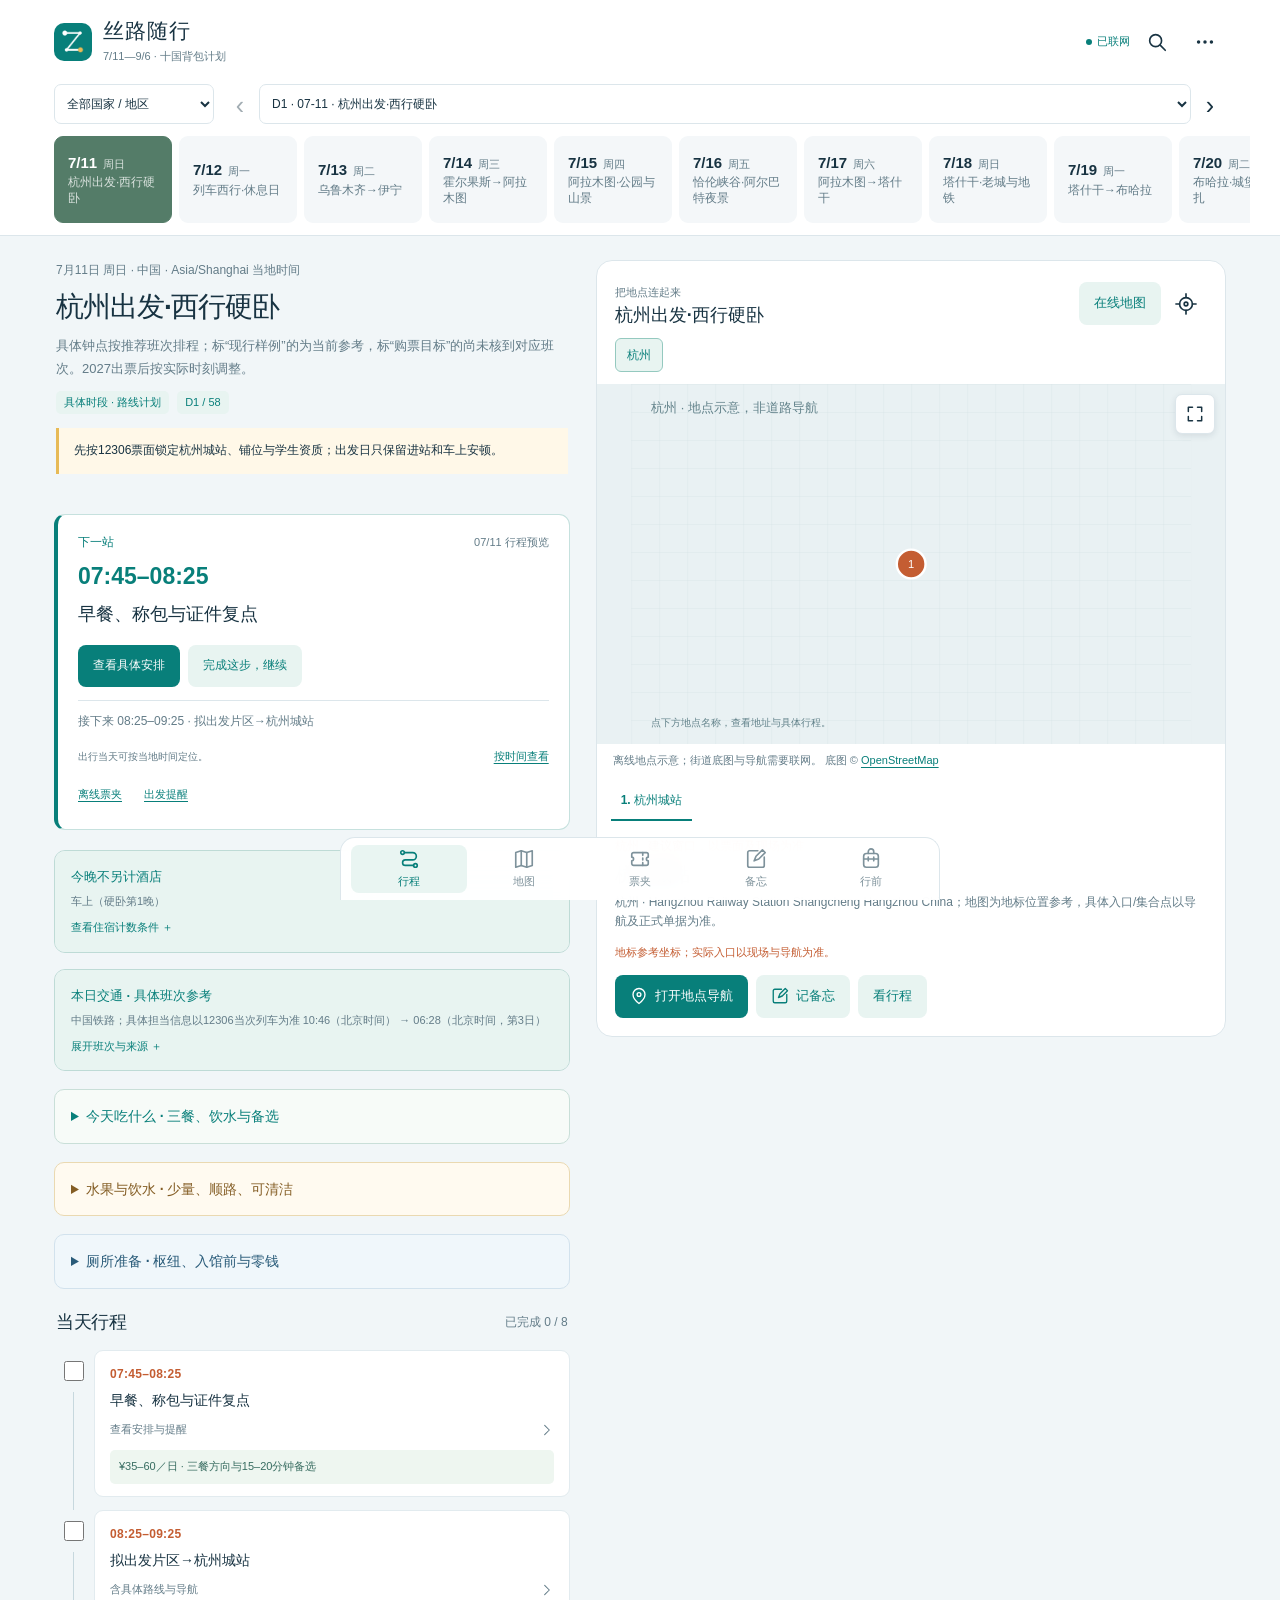
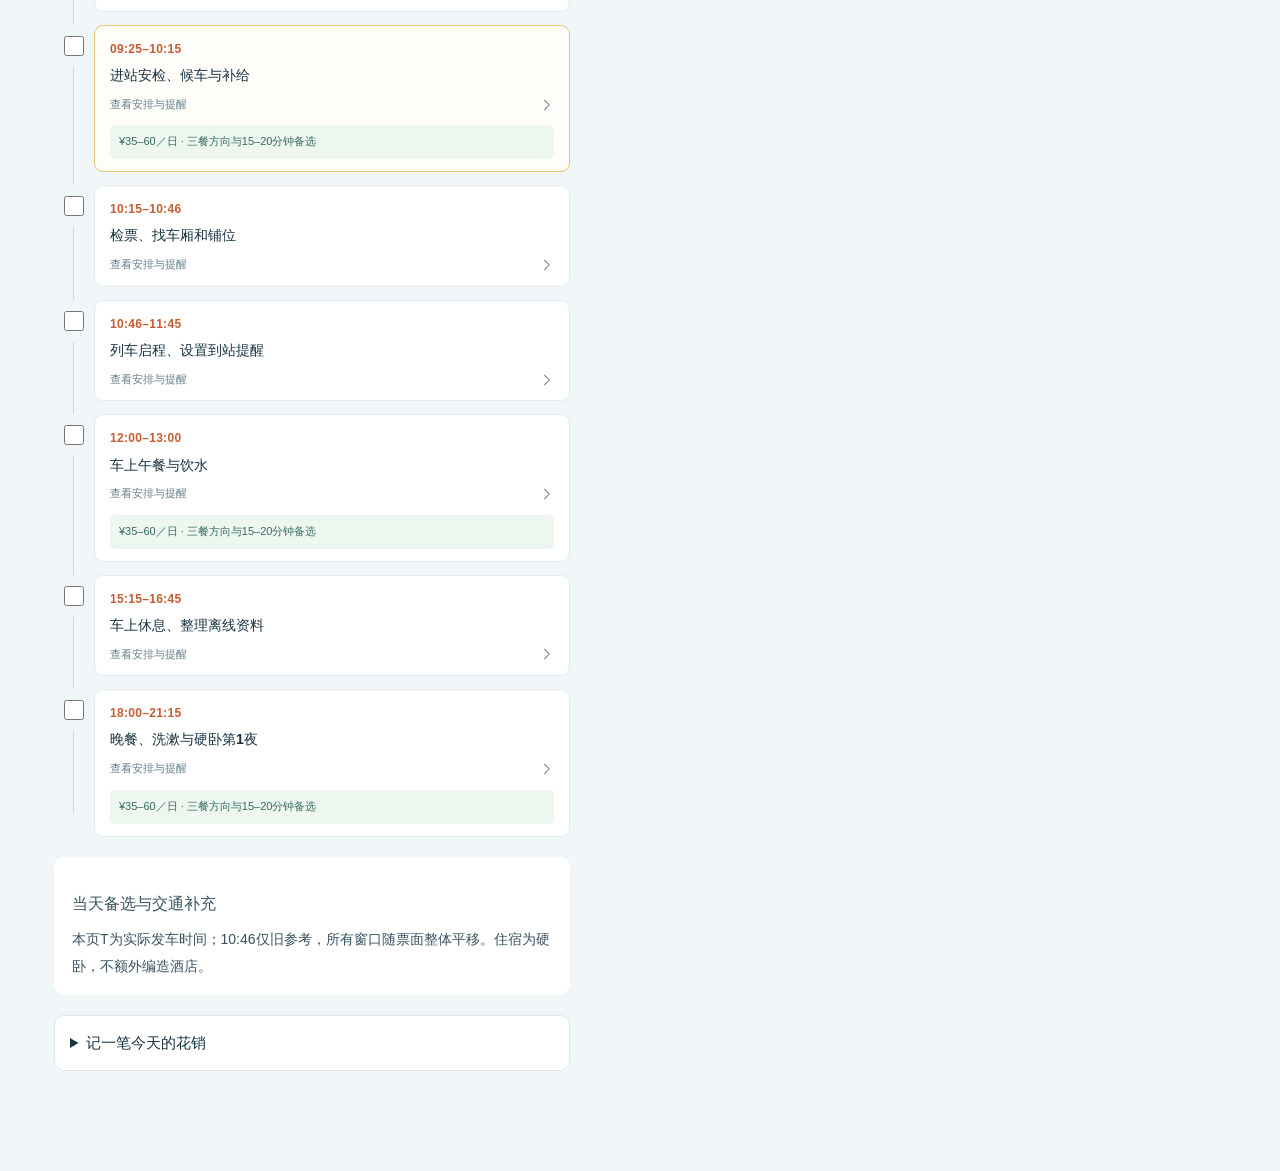
==== silkloop-offline.html @ de825d1d "Confirm JU851 and Pegasus Egypt flights without exposing payments" ====
<!doctype html>
<html lang="zh-CN">
<head>
  <meta charset="utf-8">
  <meta name="viewport" content="width=device-width,initial-scale=1,viewport-fit=cover">
  <meta name="theme-color" content="#087f7a">
  <meta name="apple-mobile-web-app-capable" content="yes">
  <meta name="apple-mobile-web-app-status-bar-style" content="default">
  <meta name="description" content="2027暑假十国背包计划，58天逐日路线、地图、预算、备忘与离线票夹。">
  <title>丝路随行 · 地图与备忘</title>
  
  
  
  <style>/* required styles */

.leaflet-pane,
.leaflet-tile,
.leaflet-marker-icon,
.leaflet-marker-shadow,
.leaflet-tile-container,
.leaflet-pane > svg,
.leaflet-pane > canvas,
.leaflet-zoom-box,
.leaflet-image-layer,
.leaflet-layer {
	position: absolute;
	left: 0;
	top: 0;
	}
.leaflet-container {
	overflow: hidden;
	}
.leaflet-tile,
.leaflet-marker-icon,
.leaflet-marker-shadow {
	-webkit-user-select: none;
	   -moz-user-select: none;
	        user-select: none;
	  -webkit-user-drag: none;
	}
/* Prevents IE11 from highlighting tiles in blue */
.leaflet-tile::selection {
	background: transparent;
}
/* Safari renders non-retina tile on retina better with this, but Chrome is worse */
.leaflet-safari .leaflet-tile {
	image-rendering: -webkit-optimize-contrast;
	}
/* hack that prevents hw layers "stretching" when loading new tiles */
.leaflet-safari .leaflet-tile-container {
	width: 1600px;
	height: 1600px;
	-webkit-transform-origin: 0 0;
	}
.leaflet-marker-icon,
.leaflet-marker-shadow {
	display: block;
	}
/* .leaflet-container svg: reset svg max-width decleration shipped in Joomla! (joomla.org) 3.x */
/* .leaflet-container img: map is broken in FF if you have max-width: 100% on tiles */
.leaflet-container .leaflet-overlay-pane svg {
	max-width: none !important;
	max-height: none !important;
	}
.leaflet-container .leaflet-marker-pane img,
.leaflet-container .leaflet-shadow-pane img,
.leaflet-container .leaflet-tile-pane img,
.leaflet-container img.leaflet-image-layer,
.leaflet-container .leaflet-tile {
	max-width: none !important;
	max-height: none !important;
	width: auto;
	padding: 0;
	}

.leaflet-container img.leaflet-tile {
	/* See: https://bugs.chromium.org/p/chromium/issues/detail?id=600120 */
	mix-blend-mode: plus-lighter;
}

.leaflet-container.leaflet-touch-zoom {
	-ms-touch-action: pan-x pan-y;
	touch-action: pan-x pan-y;
	}
.leaflet-container.leaflet-touch-drag {
	-ms-touch-action: pinch-zoom;
	/* Fallback for FF which doesn't support pinch-zoom */
	touch-action: none;
	touch-action: pinch-zoom;
}
.leaflet-container.leaflet-touch-drag.leaflet-touch-zoom {
	-ms-touch-action: none;
	touch-action: none;
}
.leaflet-container {
	-webkit-tap-highlight-color: transparent;
}
.leaflet-container a {
	-webkit-tap-highlight-color: rgba(51, 181, 229, 0.4);
}
.leaflet-tile {
	filter: inherit;
	visibility: hidden;
	}
.leaflet-tile-loaded {
	visibility: inherit;
	}
.leaflet-zoom-box {
	width: 0;
	height: 0;
	-moz-box-sizing: border-box;
	     box-sizing: border-box;
	z-index: 800;
	}
/* workaround for https://bugzilla.mozilla.org/show_bug.cgi?id=888319 */
.leaflet-overlay-pane svg {
	-moz-user-select: none;
	}

.leaflet-pane         { z-index: 400; }

.leaflet-tile-pane    { z-index: 200; }
.leaflet-overlay-pane { z-index: 400; }
.leaflet-shadow-pane  { z-index: 500; }
.leaflet-marker-pane  { z-index: 600; }
.leaflet-tooltip-pane   { z-index: 650; }
.leaflet-popup-pane   { z-index: 700; }

.leaflet-map-pane canvas { z-index: 100; }
.leaflet-map-pane svg    { z-index: 200; }

.leaflet-vml-shape {
	width: 1px;
	height: 1px;
	}
.lvml {
	behavior: url(#default#VML);
	display: inline-block;
	position: absolute;
	}


/* control positioning */

.leaflet-control {
	position: relative;
	z-index: 800;
	pointer-events: visiblePainted; /* IE 9-10 doesn't have auto */
	pointer-events: auto;
	}
.leaflet-top,
.leaflet-bottom {
	position: absolute;
	z-index: 1000;
	pointer-events: none;
	}
.leaflet-top {
	top: 0;
	}
.leaflet-right {
	right: 0;
	}
.leaflet-bottom {
	bottom: 0;
	}
.leaflet-left {
	left: 0;
	}
.leaflet-control {
	float: left;
	clear: both;
	}
.leaflet-right .leaflet-control {
	float: right;
	}
.leaflet-top .leaflet-control {
	margin-top: 10px;
	}
.leaflet-bottom .leaflet-control {
	margin-bottom: 10px;
	}
.leaflet-left .leaflet-control {
	margin-left: 10px;
	}
.leaflet-right .leaflet-control {
	margin-right: 10px;
	}


/* zoom and fade animations */

.leaflet-fade-anim .leaflet-popup {
	opacity: 0;
	-webkit-transition: opacity 0.2s linear;
	   -moz-transition: opacity 0.2s linear;
	        transition: opacity 0.2s linear;
	}
.leaflet-fade-anim .leaflet-map-pane .leaflet-popup {
	opacity: 1;
	}
.leaflet-zoom-animated {
	-webkit-transform-origin: 0 0;
	    -ms-transform-origin: 0 0;
	        transform-origin: 0 0;
	}
svg.leaflet-zoom-animated {
	will-change: transform;
}

.leaflet-zoom-anim .leaflet-zoom-animated {
	-webkit-transition: -webkit-transform 0.25s cubic-bezier(0,0,0.25,1);
	   -moz-transition:    -moz-transform 0.25s cubic-bezier(0,0,0.25,1);
	        transition:         transform 0.25s cubic-bezier(0,0,0.25,1);
	}
.leaflet-zoom-anim .leaflet-tile,
.leaflet-pan-anim .leaflet-tile {
	-webkit-transition: none;
	   -moz-transition: none;
	        transition: none;
	}

.leaflet-zoom-anim .leaflet-zoom-hide {
	visibility: hidden;
	}


/* cursors */

.leaflet-interactive {
	cursor: pointer;
	}
.leaflet-grab {
	cursor: -webkit-grab;
	cursor:    -moz-grab;
	cursor:         grab;
	}
.leaflet-crosshair,
.leaflet-crosshair .leaflet-interactive {
	cursor: crosshair;
	}
.leaflet-popup-pane,
.leaflet-control {
	cursor: auto;
	}
.leaflet-dragging .leaflet-grab,
.leaflet-dragging .leaflet-grab .leaflet-interactive,
.leaflet-dragging .leaflet-marker-draggable {
	cursor: move;
	cursor: -webkit-grabbing;
	cursor:    -moz-grabbing;
	cursor:         grabbing;
	}

/* marker & overlays interactivity */
.leaflet-marker-icon,
.leaflet-marker-shadow,
.leaflet-image-layer,
.leaflet-pane > svg path,
.leaflet-tile-container {
	pointer-events: none;
	}

.leaflet-marker-icon.leaflet-interactive,
.leaflet-image-layer.leaflet-interactive,
.leaflet-pane > svg path.leaflet-interactive,
svg.leaflet-image-layer.leaflet-interactive path {
	pointer-events: visiblePainted; /* IE 9-10 doesn't have auto */
	pointer-events: auto;
	}

/* visual tweaks */

.leaflet-container {
	background: #ddd;
	outline-offset: 1px;
	}
.leaflet-container a {
	color: #0078A8;
	}
.leaflet-zoom-box {
	border: 2px dotted #38f;
	background: rgba(255,255,255,0.5);
	}


/* general typography */
.leaflet-container {
	font-family: "Helvetica Neue", Arial, Helvetica, sans-serif;
	font-size: 12px;
	font-size: 0.75rem;
	line-height: 1.5;
	}


/* general toolbar styles */

.leaflet-bar {
	box-shadow: 0 1px 5px rgba(0,0,0,0.65);
	border-radius: 4px;
	}
.leaflet-bar a {
	background-color: #fff;
	border-bottom: 1px solid #ccc;
	width: 26px;
	height: 26px;
	line-height: 26px;
	display: block;
	text-align: center;
	text-decoration: none;
	color: black;
	}
.leaflet-bar a,
.leaflet-control-layers-toggle {
	background-position: 50% 50%;
	background-repeat: no-repeat;
	display: block;
	}
.leaflet-bar a:hover,
.leaflet-bar a:focus {
	background-color: #f4f4f4;
	}
.leaflet-bar a:first-child {
	border-top-left-radius: 4px;
	border-top-right-radius: 4px;
	}
.leaflet-bar a:last-child {
	border-bottom-left-radius: 4px;
	border-bottom-right-radius: 4px;
	border-bottom: none;
	}
.leaflet-bar a.leaflet-disabled {
	cursor: default;
	background-color: #f4f4f4;
	color: #bbb;
	}

.leaflet-touch .leaflet-bar a {
	width: 30px;
	height: 30px;
	line-height: 30px;
	}
.leaflet-touch .leaflet-bar a:first-child {
	border-top-left-radius: 2px;
	border-top-right-radius: 2px;
	}
.leaflet-touch .leaflet-bar a:last-child {
	border-bottom-left-radius: 2px;
	border-bottom-right-radius: 2px;
	}

/* zoom control */

.leaflet-control-zoom-in,
.leaflet-control-zoom-out {
	font: bold 18px 'Lucida Console', Monaco, monospace;
	text-indent: 1px;
	}

.leaflet-touch .leaflet-control-zoom-in, .leaflet-touch .leaflet-control-zoom-out  {
	font-size: 22px;
	}


/* layers control */

.leaflet-control-layers {
	box-shadow: 0 1px 5px rgba(0,0,0,0.4);
	background: #fff;
	border-radius: 5px;
	}
.leaflet-control-layers-toggle {
	background-image: url(images/layers.png);
	width: 36px;
	height: 36px;
	}
.leaflet-retina .leaflet-control-layers-toggle {
	background-image: url(images/layers-2x.png);
	background-size: 26px 26px;
	}
.leaflet-touch .leaflet-control-layers-toggle {
	width: 44px;
	height: 44px;
	}
.leaflet-control-layers .leaflet-control-layers-list,
.leaflet-control-layers-expanded .leaflet-control-layers-toggle {
	display: none;
	}
.leaflet-control-layers-expanded .leaflet-control-layers-list {
	display: block;
	position: relative;
	}
.leaflet-control-layers-expanded {
	padding: 6px 10px 6px 6px;
	color: #333;
	background: #fff;
	}
.leaflet-control-layers-scrollbar {
	overflow-y: scroll;
	overflow-x: hidden;
	padding-right: 5px;
	}
.leaflet-control-layers-selector {
	margin-top: 2px;
	position: relative;
	top: 1px;
	}
.leaflet-control-layers label {
	display: block;
	font-size: 13px;
	font-size: 1.08333em;
	}
.leaflet-control-layers-separator {
	height: 0;
	border-top: 1px solid #ddd;
	margin: 5px -10px 5px -6px;
	}

/* Default icon URLs */
.leaflet-default-icon-path { /* used only in path-guessing heuristic, see L.Icon.Default */
	background-image: url(images/marker-icon.png);
	}


/* attribution and scale controls */

.leaflet-container .leaflet-control-attribution {
	background: #fff;
	background: rgba(255, 255, 255, 0.8);
	margin: 0;
	}
.leaflet-control-attribution,
.leaflet-control-scale-line {
	padding: 0 5px;
	color: #333;
	line-height: 1.4;
	}
.leaflet-control-attribution a {
	text-decoration: none;
	}
.leaflet-control-attribution a:hover,
.leaflet-control-attribution a:focus {
	text-decoration: underline;
	}
.leaflet-attribution-flag {
	display: inline !important;
	vertical-align: baseline !important;
	width: 1em;
	height: 0.6669em;
	}
.leaflet-left .leaflet-control-scale {
	margin-left: 5px;
	}
.leaflet-bottom .leaflet-control-scale {
	margin-bottom: 5px;
	}
.leaflet-control-scale-line {
	border: 2px solid #777;
	border-top: none;
	line-height: 1.1;
	padding: 2px 5px 1px;
	white-space: nowrap;
	-moz-box-sizing: border-box;
	     box-sizing: border-box;
	background: rgba(255, 255, 255, 0.8);
	text-shadow: 1px 1px #fff;
	}
.leaflet-control-scale-line:not(:first-child) {
	border-top: 2px solid #777;
	border-bottom: none;
	margin-top: -2px;
	}
.leaflet-control-scale-line:not(:first-child):not(:last-child) {
	border-bottom: 2px solid #777;
	}

.leaflet-touch .leaflet-control-attribution,
.leaflet-touch .leaflet-control-layers,
.leaflet-touch .leaflet-bar {
	box-shadow: none;
	}
.leaflet-touch .leaflet-control-layers,
.leaflet-touch .leaflet-bar {
	border: 2px solid rgba(0,0,0,0.2);
	background-clip: padding-box;
	}


/* popup */

.leaflet-popup {
	position: absolute;
	text-align: center;
	margin-bottom: 20px;
	}
.leaflet-popup-content-wrapper {
	padding: 1px;
	text-align: left;
	border-radius: 12px;
	}
.leaflet-popup-content {
	margin: 13px 24px 13px 20px;
	line-height: 1.3;
	font-size: 13px;
	font-size: 1.08333em;
	min-height: 1px;
	}
.leaflet-popup-content p {
	margin: 17px 0;
	margin: 1.3em 0;
	}
.leaflet-popup-tip-container {
	width: 40px;
	height: 20px;
	position: absolute;
	left: 50%;
	margin-top: -1px;
	margin-left: -20px;
	overflow: hidden;
	pointer-events: none;
	}
.leaflet-popup-tip {
	width: 17px;
	height: 17px;
	padding: 1px;

	margin: -10px auto 0;
	pointer-events: auto;

	-webkit-transform: rotate(45deg);
	   -moz-transform: rotate(45deg);
	    -ms-transform: rotate(45deg);
	        transform: rotate(45deg);
	}
.leaflet-popup-content-wrapper,
.leaflet-popup-tip {
	background: white;
	color: #333;
	box-shadow: 0 3px 14px rgba(0,0,0,0.4);
	}
.leaflet-container a.leaflet-popup-close-button {
	position: absolute;
	top: 0;
	right: 0;
	border: none;
	text-align: center;
	width: 24px;
	height: 24px;
	font: 16px/24px Tahoma, Verdana, sans-serif;
	color: #757575;
	text-decoration: none;
	background: transparent;
	}
.leaflet-container a.leaflet-popup-close-button:hover,
.leaflet-container a.leaflet-popup-close-button:focus {
	color: #585858;
	}
.leaflet-popup-scrolled {
	overflow: auto;
	}

.leaflet-oldie .leaflet-popup-content-wrapper {
	-ms-zoom: 1;
	}
.leaflet-oldie .leaflet-popup-tip {
	width: 24px;
	margin: 0 auto;

	-ms-filter: "progid:DXImageTransform.Microsoft.Matrix(M11=0.70710678, M12=0.70710678, M21=-0.70710678, M22=0.70710678)";
	filter: progid:DXImageTransform.Microsoft.Matrix(M11=0.70710678, M12=0.70710678, M21=-0.70710678, M22=0.70710678);
	}

.leaflet-oldie .leaflet-control-zoom,
.leaflet-oldie .leaflet-control-layers,
.leaflet-oldie .leaflet-popup-content-wrapper,
.leaflet-oldie .leaflet-popup-tip {
	border: 1px solid #999;
	}


/* div icon */

.leaflet-div-icon {
	background: #fff;
	border: 1px solid #666;
	}


/* Tooltip */
/* Base styles for the element that has a tooltip */
.leaflet-tooltip {
	position: absolute;
	padding: 6px;
	background-color: #fff;
	border: 1px solid #fff;
	border-radius: 3px;
	color: #222;
	white-space: nowrap;
	-webkit-user-select: none;
	-moz-user-select: none;
	-ms-user-select: none;
	user-select: none;
	pointer-events: none;
	box-shadow: 0 1px 3px rgba(0,0,0,0.4);
	}
.leaflet-tooltip.leaflet-interactive {
	cursor: pointer;
	pointer-events: auto;
	}
.leaflet-tooltip-top:before,
.leaflet-tooltip-bottom:before,
.leaflet-tooltip-left:before,
.leaflet-tooltip-right:before {
	position: absolute;
	pointer-events: none;
	border: 6px solid transparent;
	background: transparent;
	content: "";
	}

/* Directions */

.leaflet-tooltip-bottom {
	margin-top: 6px;
}
.leaflet-tooltip-top {
	margin-top: -6px;
}
.leaflet-tooltip-bottom:before,
.leaflet-tooltip-top:before {
	left: 50%;
	margin-left: -6px;
	}
.leaflet-tooltip-top:before {
	bottom: 0;
	margin-bottom: -12px;
	border-top-color: #fff;
	}
.leaflet-tooltip-bottom:before {
	top: 0;
	margin-top: -12px;
	margin-left: -6px;
	border-bottom-color: #fff;
	}
.leaflet-tooltip-left {
	margin-left: -6px;
}
.leaflet-tooltip-right {
	margin-left: 6px;
}
.leaflet-tooltip-left:before,
.leaflet-tooltip-right:before {
	top: 50%;
	margin-top: -6px;
	}
.leaflet-tooltip-left:before {
	right: 0;
	margin-right: -12px;
	border-left-color: #fff;
	}
.leaflet-tooltip-right:before {
	left: 0;
	margin-left: -12px;
	border-right-color: #fff;
	}

/* Printing */

@media print {
	/* Prevent printers from removing background-images of controls. */
	.leaflet-control {
		-webkit-print-color-adjust: exact;
		print-color-adjust: exact;
		}
	}
</style>
  <style>:root{--bg:#f1f6f8;--paper:#fff;--ink:#183342;--muted:#637c88;--teal:#087f7a;--light:#e8f4f1;--line:#dce6eb;--orange:#c45d32;--gold:#e7ba56;--day:#087f7a;--safe:env(safe-area-inset-bottom,0px);font-family:-apple-system,BlinkMacSystemFont,"Segoe UI","PingFang SC","Microsoft YaHei",sans-serif;color:var(--ink);background:var(--bg);font-synthesis:none;text-rendering:optimizeLegibility;-webkit-tap-highlight-color:transparent}
*{box-sizing:border-box}body{margin:0;font-size:15px;line-height:1.6}button,input,textarea,select{font:inherit}button,a,input,textarea,select{touch-action:manipulation}button{cursor:pointer;color:inherit}button{border:0;background:none}a{color:var(--teal);text-underline-offset:3px}button:focus-visible,a:focus-visible,input:focus-visible,textarea:focus-visible,select:focus-visible,summary:focus-visible{outline:3px solid var(--gold);outline-offset:3px}button:disabled{opacity:.4;cursor:default}button svg,span[data-icon] svg{width:22px;height:22px;display:block;fill:none;stroke:currentColor;stroke-width:1.8;stroke-linecap:round;stroke-linejoin:round}input[type=checkbox]{accent-color:var(--teal);width:20px;height:20px;flex:none}h1,h2,h3,p{margin:0}h2{font-size:23px;line-height:1.4;letter-spacing:-.5px}h3{font-size:17px;line-height:1.5}small,.minor{font-size:12px;color:var(--muted)}[hidden]{display:none!important}.app-header{background:#fffffff5;position:sticky;top:0;z-index:800;border-bottom:1px solid var(--line);backdrop-filter:blur(14px)}.header-inner{max-width:1220px;margin:auto;display:flex;align-items:center;justify-content:space-between;padding:18px 24px 8px;gap:10px}.brand{padding:0;display:flex;text-align:left;align-items:center;gap:11px;min-height:44px}.brand img{border-radius:10px}.brand strong{display:block;font-size:21px;letter-spacing:1px;line-height:1.25}.brand small{display:block;font-size:11px;margin-top:4px;white-space:nowrap}.header-actions{display:flex;align-items:center;gap:6px}.icon-button{display:inline-grid;place-items:center;width:42px;height:42px;flex:none;border-radius:50%}.icon-button:hover{background:var(--light)}.connection{color:var(--teal);font-size:11px;white-space:nowrap}.connection:before{content:"";display:inline-block;width:6px;height:6px;background:currentColor;border-radius:100%;margin-right:5px}.connection.offline{color:var(--orange)}.day-strip{max-width:1220px;margin:auto;display:flex;gap:7px;overflow-x:auto;padding:12px 24px;scrollbar-width:none}.day-strip::-webkit-scrollbar{display:none}.day-tab{flex:1;min-width:118px;text-align:left;padding:8px 13px;border-radius:9px;line-height:1.3;min-height:56px;background:#f4f7f9;border:1px solid transparent}.day-tab strong{font-size:15px;font-variant-numeric:tabular-nums}.day-tab span{font-size:11px;color:var(--muted);margin-left:6px}.day-tab small{display:block;margin-top:3px}.day-tab[aria-selected=true]{color:#fff;background:var(--day);border-color:var(--day)}.day-tab[aria-selected=true] small,.day-tab[aria-selected=true] span{color:#ffffffc7}.app-main{max-width:1220px;margin:0 auto;padding:24px 24px calc(100px + var(--safe));display:grid;grid-template-columns:minmax(340px,.9fr) minmax(390px,1.1fr);gap:26px;align-items:start}.journey-view,.map-view,.notes-view,.guide-view{min-width:0}.notes-view,.guide-view{grid-column:1/-1;max-width:850px;width:100%;margin:auto;display:none}.map-view{position:sticky;top:165px;background:white;border:1px solid var(--line);border-radius:16px;overflow:hidden}.map-top{display:flex;justify-content:space-between;align-items:center;padding:18px 18px 10px;gap:10px}.map-top h2{font-size:18px;letter-spacing:0}.section-kicker{color:var(--muted);font-size:11px}.map-top-actions{display:flex;align-items:center;gap:4px}.city-strip{display:flex;gap:7px;overflow:auto;padding:0 18px 12px}.chip{border:1px solid var(--line);background:#fff;border-radius:6px;padding:6px 11px;font-size:12px;white-space:nowrap;min-height:34px}.chip[aria-pressed=true]{color:var(--teal);border-color:#94c9bf;background:var(--light)}.map-canvas-wrap{height:360px;position:relative;background:#e6eff0}.map-canvas-wrap #map-canvas{height:100%;width:100%;z-index:1;background:#edf4f5}.map-sketch{position:absolute;inset:0;background:#e9f1f3;z-index:3}.map-sketch svg{width:100%;height:100%}.fit-map{position:absolute;right:10px;top:10px;z-index:500;background:#fff;border:1px solid var(--line);border-radius:7px;padding:9px;box-shadow:0 2px 6px #1933421a}.fit-map svg{width:20px;height:20px;fill:none;stroke:currentColor;stroke-width:1.8}.map-caption{font-size:11px;color:var(--muted);padding:8px 16px 0}.place-strip{display:flex;overflow-x:auto;gap:6px;padding:12px 14px 4px;scrollbar-width:thin}.place-chip{font-size:12px;white-space:nowrap;padding:8px 10px;border-bottom:2px solid transparent;min-height:39px}.place-chip[aria-pressed=true]{color:var(--teal);border-color:var(--teal);font-weight:650}.place-card{padding:12px 18px 18px}.place-card h3{font-size:19px}.place-meta{display:flex;align-items:center;gap:9px;margin-bottom:5px;color:var(--orange);font-size:12px}.place-card p{font-size:12px;color:var(--muted);margin:3px 0 13px;overflow-wrap:anywhere}.place-actions{display:flex;flex-wrap:wrap;gap:8px}.primary-button,.soft-button{display:inline-flex;align-items:center;justify-content:center;gap:7px;min-height:43px;padding:9px 15px;border-radius:8px;font-size:13px;text-decoration:none;line-height:1.45}.primary-button{color:#fff;background:var(--teal)}.primary-button:hover{background:#066964}.soft-button{color:var(--teal);background:var(--light)}.primary-button svg,.soft-button svg{height:18px;width:18px}.day-heading{padding:0 2px 15px}.day-heading .date-label{font-size:12px;color:var(--muted);margin-bottom:5px}.day-heading h1{font-size:28px;line-height:1.4;letter-spacing:-1px;margin:0 0 8px}.day-heading p{color:var(--muted);font-size:13px;line-height:1.8}.day-highlights{margin:14px 0 5px;padding:12px 15px;border-left:3px solid var(--gold);background:#fff8e8;font-size:12px;line-height:1.85}.map-peek{display:none}.schedule-heading{display:flex;justify-content:space-between;align-items:center;margin:21px 2px 15px}.schedule-heading h2{font-size:18px}.progress-label{font-size:12px;color:var(--muted)}.schedule{position:relative}.schedule:before{content:"";position:absolute;left:19px;top:24px;bottom:24px;border-left:1px solid #c7d8de}.step{position:relative;display:grid;grid-template-columns:40px minmax(0,1fr);margin-bottom:13px;scroll-margin-top:190px}.step-check{display:grid;place-items:center;align-self:start;z-index:1;background:var(--bg);height:42px;padding:10px;cursor:pointer}.step-check input{margin:0;border-radius:50%}.step-panel{background:#fff;border-radius:9px;overflow:hidden;border:1px solid #e2ebef}.step.highlight .step-panel{border-color:#e5c675;background:#fffdfa}.step.is-done .step-title{color:var(--muted)}.step.is-done .step-time{color:var(--teal)}.step-toggle{width:100%;padding:14px 15px 12px;display:block;text-align:left;min-height:68px}.step-time{font-size:12px;font-weight:650;letter-spacing:.3px;color:var(--orange);font-variant-numeric:tabular-nums;display:block;margin-bottom:5px}.step-title{font-size:14px;line-height:1.7;display:block;font-weight:600}.step-expand{display:flex;justify-content:space-between;align-items:center;color:var(--muted);font-size:11px;margin-top:8px}.step-expand svg{height:14px;width:14px}.step-detail{padding:0 15px 14px;color:#48616d;font-size:13px;line-height:1.9}.step-detail p{margin:0 0 8px}.step-detail a{display:inline-block;max-width:100%;font-size:12px;margin:4px 8px 5px 0;overflow-wrap:anywhere}.step-controls{display:flex;gap:8px;padding-top:3px}.step-controls .soft-button{min-height:35px;font-size:11px;padding:7px 10px}.extras{padding:15px 18px;background:#fff;border-radius:10px;margin:20px 0}.prose{font-size:14px;color:#385360;line-height:1.95;overflow-wrap:anywhere}.prose h2{font-size:21px;margin:16px 0 14px}.prose h3{font-size:16px;margin:20px 0 10px}.prose p{margin:12px 0}.prose a{display:inline-block;max-width:100%;margin:2px 3px 2px 0}.prose ul,.prose ol{padding-left:21px}.prose li{margin:9px 0}.prose table{display:block;max-width:100%;overflow:auto;border-collapse:collapse;margin:15px 0;font-size:12px;line-height:1.7}.prose th,.prose td{border:1px solid var(--line);padding:9px;min-width:95px;vertical-align:top}.prose th{background:var(--bg)}.prose details{border-top:1px solid var(--line);padding:13px 0}.prose summary{font-weight:650;cursor:pointer;line-height:1.75}.prose details p{font-size:13px}.view-title{display:flex;justify-content:space-between;gap:14px;align-items:center;margin-bottom:20px}.view-title p{font-size:12px;color:var(--muted);margin-top:6px}.note-compose{background:#fff;border-radius:13px;padding:20px;margin:18px 0 25px;border-top:3px solid var(--gold)}textarea,input[type=text],input[type=search],select{border:1px solid #d2e0e5;border-radius:7px;background:#fff;color:var(--ink);padding:11px 12px;width:100%;min-height:44px}textarea{resize:vertical;line-height:1.85;font-size:14px;display:block;min-height:115px}textarea::placeholder,input::placeholder{color:#91a4ad}label.field-label{display:block;font-size:12px;color:var(--muted);margin:12px 0 7px}.compose-foot{display:flex;align-items:center;justify-content:space-between;gap:10px;margin-top:12px}.saved-state{font-size:11px;color:var(--muted);margin:8px 0}.note-card{padding:15px 18px;background:#fff;border-left:3px solid var(--gold);margin-bottom:12px}.note-meta{display:flex;justify-content:space-between;align-items:center;margin-bottom:8px;font-size:12px;color:var(--muted)}.note-card textarea{border:0;background:#fffcf3;padding:9px 11px;min-height:90px}.danger-quiet{font-size:12px;color:#9c5656;min-height:35px;padding:6px 9px}.todo-panel{background:#fff;padding:18px;border-radius:11px;margin-top:25px}.todo-row{display:flex;align-items:flex-start;gap:10px;padding:12px 0;border-bottom:1px solid var(--line)}.todo-row label{display:flex;align-items:flex-start;gap:11px;flex:1;font-size:13px;cursor:pointer}.todo-row input{margin:3px 0 0}.todo-row.done label span{color:var(--muted);text-decoration:line-through}.todo-add{display:flex;gap:8px;margin-top:15px}.guide-grid{display:grid;grid-template-columns:repeat(2,minmax(0,1fr));gap:12px}.guide-tile{background:#fff;border:1px solid var(--line);text-align:left;padding:18px;min-height:107px;border-radius:9px;display:flex;gap:13px;align-items:center}.guide-tile svg{color:var(--teal);width:25px;height:25px;flex:none;fill:none;stroke:currentColor;stroke-width:1.6}.guide-tile strong{font-size:15px;display:block}.guide-tile small{display:block;font-size:11px;margin-top:4px}.guide-article{background:#fff;border-radius:12px;padding:22px}.back-button{display:inline-flex;align-items:center;gap:6px;color:var(--teal);padding:7px 0;margin-bottom:14px;min-height:38px;font-size:13px}.empty-state{border:1px dashed #c8d9df;border-radius:9px;text-align:center;padding:28px 15px;color:var(--muted);font-size:13px}.empty-state svg{width:30px;height:30px;margin:auto auto 10px;fill:none;stroke:currentColor;stroke-width:1.4}.bottom-nav{position:fixed;z-index:900;bottom:0;left:50%;transform:translateX(-50%);background:#fffffff5;display:flex;border:1px solid var(--line);border-bottom:0;border-radius:15px 15px 0 0;padding:7px 10px calc(7px + var(--safe));width:min(600px,100%);backdrop-filter:blur(15px)}.bottom-nav button{flex:1;display:flex;flex-direction:column;align-items:center;gap:3px;color:#7e929b;font-size:11px;min-height:48px;border-radius:8px;justify-content:center}.bottom-nav button[aria-current=page]{color:var(--teal);background:#e9f5f2}.bottom-nav svg{height:21px;width:21px}.toast{position:fixed;z-index:2500;left:50%;bottom:calc(95px + var(--safe));transform:translate(-50%,15px);opacity:0;pointer-events:none;max-width:min(90vw,450px);border-radius:9px;background:#183342;color:#fff;padding:11px 17px;font-size:13px;transition:opacity .18s,transform .18s;text-align:center}.toast.visible{opacity:1;transform:translate(-50%,0)}dialog{border:0;border-radius:17px;background:#fff;color:var(--ink);padding:0;width:min(560px,calc(100% - 24px));max-height:85dvh;box-shadow:0 18px 80px #163b4255}dialog::backdrop{background:#18334266;backdrop-filter:blur(3px)}.dialog-top{display:flex;align-items:center;justify-content:space-between;padding:17px 20px 9px}.dialog-top h2{font-size:20px}.search-box{display:flex;align-items:center;gap:7px;margin:10px 20px 15px;padding:0 12px;border-radius:8px;background:var(--bg)}.search-box input{background:transparent;border:0;padding-left:3px;min-width:0}.search-box svg{width:19px;height:19px;flex:none}.search-results{padding:0 20px 20px;max-height:55dvh;overflow:auto}.search-result{display:block;width:100%;padding:13px 5px;text-align:left;border-bottom:1px solid var(--line)}.search-result span{display:block;font-size:11px;color:var(--orange);margin-bottom:4px}.search-result b{font-size:13px;font-weight:550;line-height:1.75}.help-content{padding:0 23px 24px;font-size:13px;color:#48616d;line-height:1.9}.help-content h3{margin-top:18px;margin-bottom:7px;font-size:16px;color:var(--ink)}.help-actions{display:flex;flex-wrap:wrap;gap:8px;margin:14px 0}.file-label{cursor:pointer}.file-label input{display:none}.no-script{padding:40px}.route-marker{background:none;border:0}.route-marker span{display:grid;place-items:center;width:29px;height:29px;color:#fff;border:2px solid #fff;border-radius:50%;background:var(--teal);font-weight:700;font-size:12px;box-shadow:0 1px 5px #153c4055}.route-marker.selected span{background:var(--orange);width:34px;height:34px}.leaflet-control-attribution{font-size:9px!important}.leaflet-popup-content{font-family:inherit;font-size:12px;color:var(--ink)}body[data-view=notes] .journey-view,body[data-view=guide] .journey-view,body[data-view=map] .journey-view,body[data-view=notes] .map-view,body[data-view=guide] .map-view{display:none}body[data-view=notes] .notes-view,body[data-view=guide] .guide-view{display:block}body[data-view=map] .map-view{grid-column:1/-1;width:100%;position:static}body[data-view=map] .map-canvas-wrap{height:min(54dvh,560px)}
@media(max-width:760px){body{font-size:14px}.header-inner{padding:12px 16px 4px}.brand strong{font-size:19px}.brand small{font-size:10px}.brand img{width:34px;height:34px}.header-actions{gap:0}.connection{display:none}.icon-button{width:38px;height:40px}.day-strip{padding:10px 14px;gap:6px}.day-tab{min-width:94px;flex:0 0 94px;padding:8px 10px;min-height:55px}.day-tab strong{font-size:14px}.day-tab span{font-size:10px;margin-left:5px}.day-tab small{font-size:10px}.app-main{display:block;padding:19px 15px calc(95px + var(--safe))}.day-heading h1{font-size:26px}.day-heading p{font-size:12px}.map-view{display:none;position:static;border-radius:12px}.map-peek{display:flex;align-items:center;justify-content:space-between;padding:13px 16px;background:#e4f1ef;border-radius:9px;margin:14px 0 20px;width:100%;text-align:left;gap:12px;min-height:62px}.map-peek strong{font-size:14px;display:block}.map-peek small{font-size:11px;display:block}.map-peek svg{height:27px;width:27px;fill:none;stroke:var(--teal);stroke-width:1.6}.schedule-heading{margin-top:17px}.step{grid-template-columns:30px minmax(0,1fr);margin-bottom:12px;scroll-margin-top:163px}.schedule:before{left:14px}.step-check{width:29px;padding:5px}.step-check input{width:18px;height:18px}.step-toggle{padding:13px 14px 11px}.step-title{font-size:14px}.step-detail{padding:0 14px 13px}.step-detail p{font-size:13px}.step-expand{font-size:10px}.map-top{padding:15px 14px 10px}.map-top h2{font-size:17px}.map-top .soft-button{font-size:11px;min-height:36px;padding:7px 10px}.city-strip{padding-left:14px}.map-canvas-wrap,body[data-view=map] .map-canvas-wrap{height:48dvh;min-height:310px;max-height:540px}.place-card{padding:10px 15px 15px}.place-card h3{font-size:18px}.view-title h2{font-size:24px}.note-compose{padding:17px}.guide-grid{gap:10px}.guide-tile{padding:15px 12px;min-height:104px;gap:10px}.guide-tile strong{font-size:13px}.guide-tile small{font-size:10px}.guide-tile svg{width:22px;height:22px}.guide-article{padding:17px}.prose{font-size:13px}.prose h2{font-size:19px}.prose table{font-size:11px}.prose td,.prose th{min-width:90px;padding:8px}.bottom-nav{border-radius:0;border-left:0;border-right:0}.help-content{padding-left:20px;padding-right:20px}.map-caption{font-size:10px}}@media(max-width:360px){.brand small{display:none}.header-inner{padding-left:12px;padding-right:10px}.brand strong{font-size:18px}.app-main{padding-left:11px;padding-right:11px}.day-heading h1{font-size:24px}.place-actions .primary-button,.place-actions .soft-button{font-size:12px;padding:8px 11px}.guide-grid{grid-template-columns:1fr}}@media(prefers-reduced-motion:reduce){*{scroll-behavior:auto!important;transition:none!important}}@media print{.app-header,.bottom-nav,.map-view,.map-peek,.step-check,.step-expand,.header-actions{display:none!important}.app-main{display:block;padding:0}.journey-view,.step-detail{display:block!important}.step{display:block}.step-panel{border:0}.step-toggle{padding:5px 0}.step-detail{padding:0}.schedule:before{display:none}}
body[data-view="map"] #map-view{display:block}

.sr-only{position:absolute;width:1px;height:1px;padding:0;margin:-1px;overflow:hidden;clip:rect(0,0,0,0);white-space:nowrap;border:0}
.next-card{margin:20px 0;background:#fff;border:1px solid #c6e1de;border-left:4px solid var(--teal);border-radius:11px;padding:18px 20px}.next-kicker{display:flex;align-items:center;justify-content:space-between;gap:12px;font-size:12px;font-weight:650;color:var(--teal);margin-bottom:8px}.next-kicker span+span{font-size:11px;font-weight:400;color:var(--muted)}.next-time{font-size:23px;font-weight:700;color:var(--teal);font-variant-numeric:tabular-nums;line-height:1.3;margin:10px 0 7px}.next-card h2{font-size:18px;letter-spacing:0;line-height:1.7}.next-address{font-size:12px;color:var(--muted);margin-top:6px}.next-actions{display:flex;flex-wrap:wrap;gap:8px;margin:15px 0 10px}.next-actions .primary-button,.next-actions .soft-button{min-height:42px;font-size:12px}.next-after{border-top:1px solid var(--line);padding-top:11px;margin-top:13px;color:var(--muted);font-size:12px}.next-foot{display:flex;justify-content:space-between;align-items:center;gap:10px;margin-top:10px;font-size:10px;color:var(--muted)}.text-action{color:var(--teal);font-size:11px;min-height:32px;text-decoration:underline;text-underline-offset:3px;white-space:nowrap;padding:4px 0}.next-small-actions{display:flex;gap:22px;margin-top:6px}.travel-tools{display:flex;flex-wrap:wrap;gap:10px;margin:16px 0}.app-version{margin-top:15px;font-size:11px;color:var(--teal)}
.vault-view{display:none;grid-column:1/-1;width:min(860px,100%);margin:auto}body[data-view=vault] .journey-view,body[data-view=vault] .map-view{display:none}body[data-view=vault] .vault-view{display:block}.vault-view .view-title p{margin-top:5px}.vault-count{font-size:12px;color:var(--teal);white-space:nowrap}.vault-info{padding:14px 17px;background:#e8f4f1;border-radius:9px;font-size:12px;margin:16px 0}.vault-info b{font-size:13px}.vault-info p{color:#486b6c;margin-top:5px;line-height:1.9}.vault-upload{padding:19px;background:#fff;border-radius:10px;border:1px solid var(--line);margin:16px 0 23px}.vault-fields{display:grid;grid-template-columns:minmax(0,1fr) minmax(0,1fr);gap:12px;margin-bottom:14px}.vault-fields label,.reminder-fields label{font-size:11px;color:var(--muted);min-width:0}.vault-fields select{margin-top:5px}.vault-import{position:relative;cursor:pointer;min-height:44px;margin-bottom:9px}.vault-import input{position:absolute;width:1px;height:1px;opacity:0;overflow:hidden}.vault-import:focus-within{outline:3px solid var(--gold);outline-offset:3px}.vault-list-top{display:flex;justify-content:space-between;align-items:center;gap:10px;margin:20px 0 14px}.vault-list-top select{font-size:12px;min-height:38px;width:160px}.ticket-card{display:grid;grid-template-columns:44px minmax(0,1fr);gap:14px;padding:18px 0;border-top:1px solid var(--line)}.ticket-symbol{display:grid;place-items:center;background:#fff;color:var(--teal);font-size:11px;border:1px solid var(--line);border-radius:8px;height:52px;align-self:start}.ticket-meta{font-size:11px;color:var(--muted);margin-bottom:4px}.ticket-card h3{font-size:15px;overflow-wrap:anywhere}.ticket-actions{display:flex;flex-wrap:wrap;gap:7px;margin-top:12px}.ticket-actions button{font-size:11px;min-height:39px;padding:8px 11px}.vault-reminders{margin-top:25px}.vault-error{color:#a33b32;background:#fff5ef;border-radius:8px;padding:15px;font-size:13px}.ticket-preview{width:min(850px,calc(100% - 16px));max-height:92dvh}.ticket-preview .dialog-top h2{font-size:16px;min-width:0;overflow-wrap:anywhere}.ticket-preview-tools{padding:4px 20px 13px;display:flex;align-items:center;flex-wrap:wrap;gap:10px}.ticket-preview-tools a{font-size:12px}.ticket-preview-body{background:#f1f6f8}#ticket-preview-body{display:grid;place-items:center;background:#edf3f5;min-height:200px;overflow:auto}#ticket-preview-body img{display:block;max-width:100%;height:auto;max-height:70dvh;object-fit:contain;background:#fff}#ticket-preview-body iframe{display:block;width:100%;height:68dvh;border:0;background:#fff}.reminder-dialog{width:min(680px,calc(100% - 20px));max-height:90dvh}.reminder-content{padding:0 20px 22px;font-size:13px}.reminder-content>p{margin:8px 0;line-height:1.85}.reminder-row{padding:18px 0;border-bottom:1px solid var(--line)}.reminder-pick{display:flex;align-items:flex-start;gap:10px;cursor:pointer}.reminder-pick input{margin-top:3px}.reminder-pick strong{font-size:14px}.reminder-row>p{color:var(--muted);font-size:11px;margin:7px 0 11px;padding-left:31px}.reminder-fields{display:grid;grid-template-columns:minmax(0,1.5fr) minmax(0,1fr);gap:10px;margin-left:30px}.reminder-fields input,.reminder-fields select{display:block;width:100%;min-width:0;font-size:12px;padding:9px 8px;margin-top:5px;min-height:42px}.reminder-row .reminder-pending{color:#a65d25;margin-top:9px}.reminder-export{position:sticky;bottom:-22px;background:#fff;padding:16px 0 8px;border-top:1px solid var(--line)}.reminder-export p{margin-top:8px;line-height:1.8}
@media(max-width:760px){.next-card{padding:15px 15px 10px;margin:16px 0}.next-card h2{font-size:16px}.next-time{font-size:22px}.next-actions{gap:7px}.next-actions .primary-button,.next-actions .soft-button{padding:9px 11px;font-size:11px}.next-foot{align-items:flex-start}.next-kicker{font-size:11px}.next-kicker span+span{font-size:10px}.vault-fields{gap:9px}.vault-fields select{font-size:12px;min-width:0;width:100%;padding:10px 8px}.vault-upload{padding:15px}.ticket-card{gap:10px;grid-template-columns:38px minmax(0,1fr)}.ticket-actions{gap:6px}.ticket-actions button{font-size:10px;padding:8px}.reminder-content{padding-left:15px;padding-right:15px}.reminder-fields{margin-left:0;grid-template-columns:minmax(0,1.45fr) minmax(0,1fr)}.reminder-row>p{padding-left:0}.bottom-nav button{font-size:10px}.ticket-preview-tools{padding-left:15px;padding-right:15px}}
.vault-info summary{font-weight:550;cursor:pointer;min-height:24px}.vault-upload{padding:0}.vault-upload>summary{padding:13px 17px;color:var(--teal);cursor:pointer;font-size:13px;font-weight:550;min-height:46px}.vault-upload-body{padding:5px 17px 17px}.reminder-dialog>.dialog-top{position:sticky;top:0;background:#fff;z-index:2;border-bottom:1px solid var(--line)}.reminder-export{bottom:0}

.food-overview{margin:18px 0;border:1px solid #c9dfd8;background:#f7fbf8;border-radius:10px;padding:0 16px}.food-overview>summary{padding:15px 0;cursor:pointer;font-size:14px;font-weight:650;color:var(--teal);min-height:48px}.food-overview>button{width:100%;display:block;text-align:left;border-top:1px solid #dbe8e2;padding:13px 0;min-height:60px}.food-overview>button span{display:block;font-size:11px;color:var(--muted);margin-bottom:5px}.food-overview>button b{display:block;font-size:13px;font-weight:550;line-height:1.8}.food-source-note{color:var(--muted);font-size:11px!important;line-height:1.85;margin:9px 0 15px!important}.meal-hint{color:#376c60;font-size:11px;line-height:1.8;margin:0 15px 12px;padding:7px 9px;background:#eef6f0;border-radius:5px}.meal-block{border-top:1px solid var(--line);margin-top:16px;padding-top:14px}.meal-block>h3{font-size:16px;margin:0 0 7px;color:var(--ink)}.meal-note{font-size:12px!important}.food-card{background:#f8fbf9;border:1px solid #d5e4dd;border-radius:9px;padding:14px 13px;margin:16px 0;overflow-wrap:anywhere}.food-card-top{display:flex;align-items:flex-start;justify-content:space-between;gap:9px}.food-card-top>div{min-width:0}.food-tag{font-size:10px;color:#50766b}.food-card h4{font-size:15px;line-height:1.65;margin:3px 0 9px;color:var(--ink)}.food-rating{font-size:9px;white-space:nowrap;display:block;flex:none;border-radius:6px;background:#e5f1e9;color:#395d47;text-align:center;padding:4px 7px;line-height:1.5}.food-rating b{display:block;font-size:20px;font-variant-numeric:tabular-nums}.food-budget{font-size:17px!important;font-weight:650;color:var(--teal);line-height:1.5;margin:2px 0 6px!important}.food-price-basis{font-size:11px!important;color:var(--muted);line-height:1.8}.food-card dl{margin:13px 0}.food-card dt{font-size:11px;font-weight:650;color:#365447;margin:11px 0 3px}.food-card dd{margin:0;font-size:12px;line-height:1.85}.food-card .food-cutoff{border-left:2px solid #c69a4a;padding-left:9px;color:#7e5728}.food-address{font-size:11px!important;color:var(--muted);margin-top:13px!important}.food-links{display:flex;flex-wrap:wrap;gap:5px 12px;align-items:center}.step-detail .food-links a{min-height:44px;display:inline-flex;align-items:center;margin:0;font-size:11px}.food-links .soft-button{padding:8px 11px;background:#e3f0e7;flex-basis:100%;justify-content:center;font-size:12px!important}.food-overview button:focus-visible,.food-overview summary:focus-visible{outline:2px solid var(--teal);outline-offset:3px}
@media(max-width:760px){.food-overview{padding:0 13px}.food-overview>summary{font-size:13px}.meal-hint{margin-left:14px;margin-right:14px;font-size:11px}.food-card{padding:12px 11px}.food-card h4{font-size:14px}.food-card-top{gap:6px}.food-rating{padding:4px 5px;font-size:8px}.food-rating b{font-size:19px}.food-budget{font-size:16px!important}.food-card dd{font-size:12px}.food-source-note{font-size:10px!important}}

.fruit-overview{background:#fffaf0;border-color:#ead9b1}.fruit-overview>summary{color:#845d24}.fruit-overview>.meal-note{font-size:12px;line-height:1.85;margin:0 0 12px}.fruit-hint{background:#fff5df;color:#805a22}.fruit-guide{margin:12px 0 16px;border-top:1px solid #dfd8c7;padding-top:10px;font-size:12px;line-height:1.85}.fruit-guide>summary{cursor:pointer;min-height:44px;display:flex;align-items:center;font-weight:600;color:#805a22}.fruit-guide-body{padding:0 2px 5px}.fruit-guide-body>p{margin:10px 0}.fruit-guide-body a{margin-left:4px;overflow-wrap:anywhere}.fruit-list article{padding:9px 0;border-bottom:1px solid #e6e2d6}.fruit-list h4{font-size:13px;color:var(--ink);margin:0 0 4px}.fruit-list p{font-size:12px;margin:3px 0}.fruit-block h3{line-height:1.8}.fruit-shop .food-rating{background:#f4e6c6;color:#79531c}

.toilet-overview{background:#f0f7fb;border-color:#d2e2ed}.toilet-overview>summary{color:#295b79}.toilet-overview>.meal-note{margin-bottom:10px}.toilet-hint{background:#edf5fa;color:#295b79}.toilet-guide-link{color:#295b79;font-size:12px;min-height:44px;text-decoration:underline}.toilet-card{background:#f5f9fc;border:1px solid #d6e4ed;border-radius:9px;padding:13px;margin:15px 0;overflow-wrap:anywhere}.toilet-basis{font-size:10px;color:#526f85}.toilet-card h4{font-size:15px;margin:3px 0 10px;line-height:1.65;color:var(--ink)}.toilet-card dl{margin:0 0 8px}.toilet-card dt{font-size:11px;font-weight:650;color:#365d78;margin:10px 0 3px}.toilet-card dd{margin:0;font-size:12px;line-height:1.85}.toilet-links{display:flex;flex-wrap:wrap;gap:5px 12px;align-items:center}.toilet-links a{min-height:44px;display:inline-flex;align-items:center;font-size:11px}.toilet-links .soft-button{flex-basis:100%;background:#e5f0f8}.toilet-block .toilet-links a{margin:0}.toilet-block>h3{line-height:1.8}

.vault-import-actions{display:grid;grid-template-columns:1fr 1fr;gap:10px}.vault-import{display:flex;align-items:center;justify-content:center;overflow:hidden}.vault-import input{inset:0;width:100%;height:100%;cursor:pointer}.vault-file-fallback{width:100%;margin-top:2px}.vault-prepared{padding:16px 17px;background:#e8f4f1;border:1px solid #cce4dc;border-radius:10px;margin:16px 0}.vault-prepared h3{font-size:15px}.vault-prepared p{font-size:12px;line-height:1.8;margin:7px 0 10px;overflow-wrap:anywhere}.vault-prepared button{font-size:12px}#ticket-preview-body img.ticket-page-preview{max-height:none;width:100%;height:auto;margin-bottom:12px}

/* Retained mobile travel layout; long-trip navigation. */
.trip-navigator{max-width:1220px;margin:auto;padding:10px 24px 0;display:flex;gap:10px;align-items:center}.trip-navigator>label{min-width:0;width:160px}.trip-navigator select{width:100%;min-height:40px;font-size:12px;padding:8px;border:1px solid var(--line);border-radius:7px;background:white;color:var(--ink)}.day-select{display:flex;align-items:center;gap:3px;min-width:0;flex:1}.day-select label{min-width:0;flex:1}.day-select .icon-button{font-size:25px;width:32px;height:40px}.day-strip .day-tab{flex:0 0 115px}.day-status{display:flex;gap:8px;margin-top:10px}.day-status span{background:var(--light);color:var(--teal);border-radius:5px;padding:3px 8px;font-size:11px}.coordinate-note{font-size:11px!important;color:var(--orange)!important}.map-view{top:218px}.day-account{background:white;border:1px solid var(--line);border-radius:10px;padding:15px;margin-top:15px}.day-account>summary{font-weight:600;cursor:pointer}.planning-block{overflow-wrap:anywhere}.planning-block input,.planning-block select{max-width:100%;min-width:0}.planning-block table{display:block;overflow:auto;max-width:100%}.planning-block button{min-height:40px}.planning-block label{font-size:12px}.planning-block p{margin:8px 0}.planning-block form{display:grid;gap:8px}.planning-budget-row{display:flex;justify-content:space-between;align-items:center;gap:10px}.planning-budget-row input{width:100px}.planning-record{padding:10px 0;border-top:1px solid var(--line)}.planning-warning{color:var(--orange)}
@media(max-width:760px){.trip-navigator{padding:6px 14px 0;gap:6px}.trip-navigator>label{width:110px;flex:none}.trip-navigator select{font-size:11px}.day-select .icon-button{width:24px}.brand small{font-size:10px}.day-strip .day-tab{flex-basis:100px;min-width:100px}.map-view{top:0}.step{scroll-margin-top:240px}.day-heading h1{font-size:25px}.planning-block input{font-size:13px}.header-inner{padding-top:12px}.trip-navigator .day-select select{max-width:100%}}

.planning-panel{overflow-wrap:anywhere}.planning-panel table{display:block;overflow:auto;max-width:100%;font-size:12px}.planning-panel td,.planning-panel th{padding:8px;border-bottom:1px solid var(--line);text-align:left}.planning-panel .planning-fields{grid-template-columns:repeat(auto-fit,minmax(140px,1fr))!important}.planning-panel input,.planning-panel select,.planning-panel textarea,.flight-fields input,.flight-fields select{width:100%;min-width:0;max-width:100%;padding:9px;border:1px solid var(--line);border-radius:6px;font-size:13px;background:white;color:var(--ink)}.planning-panel form>button{margin:8px 0}.flight-observation{padding:12px 0;border-bottom:1px solid var(--line)}.flight-observation>summary{font-weight:600;cursor:pointer;min-height:40px}.flight-fields{display:grid;grid-template-columns:repeat(auto-fit,minmax(170px,1fr));gap:12px;padding:12px 0}.flight-fields label{font-size:12px;color:var(--muted)}.flight-fields textarea{min-height:85px;width:100%}

.route-actions{display:flex;flex-wrap:wrap;gap:8px;margin:12px 0}.route-actions .soft-button{font-size:12px;min-height:44px;padding:9px 12px}.preparation-group{margin:16px 0 24px}.preparation-group h3{padding:12px;background:var(--light);border-radius:7px;font-size:15px}.preparation-group .todo-row{font-size:13px}.vault-fields input,[data-pv-access] input,[data-pv-restore] input{display:block;width:100%;min-width:0;padding:10px;margin:5px 0 12px;border:1px solid var(--line);border-radius:7px;background:#fff;color:var(--ink);font-size:14px}[data-private-vault] .ticket-card{display:block}[data-private-vault] .vault-fields{grid-template-columns:1fr 1fr}[data-private-vault] .ticket-card p{overflow-wrap:anywhere}.day-heading .day-highlights{line-height:1.8}.step-time{font-variant-numeric:tabular-nums}.route-actions a{overflow-wrap:anywhere}
@media(max-width:480px){[data-private-vault] .vault-fields{grid-template-columns:1fr}.step-title{font-size:14px;line-height:1.8}.route-actions .soft-button{width:100%}.preparation-group h3{font-size:14px}.trip-navigator select{font-size:11px}}
</style>
  <style>.stay-overview{margin:16px 0;border:1px solid #bedbd6;border-radius:11px;background:#fff;overflow:hidden;font-size:13px;line-height:1.8;min-width:0}
.stay-overview>summary{cursor:pointer;padding:14px 16px;background:var(--light,#e8f4f1);list-style:none;min-height:78px}
.stay-overview>summary::-webkit-details-marker{display:none}
.stay-overview>summary:after{content:"展开住宿条件 ＋";display:block;color:var(--teal,#087f7a);font-size:11px;margin-top:7px}
.stay-overview[open]>summary:after{content:"收起住宿条件 −"}
.stay-summary-top{display:flex;justify-content:space-between;align-items:center;gap:10px;flex-wrap:wrap}
.stay-summary-title{font-weight:700;color:var(--teal,#087f7a)}
.stay-summary-name{font-weight:650;display:block;margin:6px 0 2px;overflow-wrap:anywhere;line-height:1.65}
.stay-overview summary small,.stay-city>summary small,.stay-audit-item>summary small{display:block;font-size:11px;color:var(--muted,#637c88);font-weight:400;line-height:1.7;margin-top:4px}
.stay-tag{display:inline-block;color:var(--teal,#087f7a);background:#e8f4f1;border:1px solid #bad9d2;border-radius:4px;padding:1px 7px;font-size:10px;line-height:1.8;font-weight:500;white-space:normal}
.stay-candidate{padding:15px 16px;min-width:0;border-bottom:1px solid var(--line,#dce6eb)}
.stay-candidate-top h4{font-size:15px;line-height:1.7;margin:7px 0 3px;overflow-wrap:anywhere;color:var(--ink,#183342)}
.stay-price{font-size:13px;color:var(--teal,#087f7a);font-weight:650;margin:8px 0 5px!important;overflow-wrap:anywhere}
.stay-price small{font-size:10px;font-weight:400}
.stay-unit,.stay-address,.stay-boundary{font-size:11px;color:var(--muted,#637c88);line-height:1.8;overflow-wrap:anywhere}
.stay-address{margin:7px 0 10px!important}
.stay-why{font-size:12px;line-height:1.9;margin:12px 0!important;overflow-wrap:anywhere}
.stay-actions{display:flex;gap:8px;flex-wrap:wrap;margin:11px 0;min-width:0}
.stay-actions .soft-button{font-size:11px;min-height:40px;padding:8px 11px;max-width:100%;white-space:normal;text-align:left}
.stay-overview>.stay-actions,.stay-overview>.stay-boundary,.stay-overview>p{margin:12px 16px}
.stay-candidate h5{font-size:12px;margin:13px 0 6px;color:var(--ink,#183342)}
.stay-checklist,.stay-checks ul{padding-left:18px;margin:6px 0;font-size:12px;line-height:1.9}
.stay-checklist li,.stay-checks li{margin:5px 0;overflow-wrap:anywhere}
.stay-checks,.stay-sources{font-size:11px;border-top:1px solid var(--line,#dce6eb);padding:9px 0 0!important;margin-top:12px}
.stay-checks summary,.stay-sources summary{cursor:pointer;color:var(--teal,#087f7a);font-size:11px;font-weight:550!important}
.stay-sources ul{padding-left:17px;font-size:11px}
.stay-sources li{margin:6px 0;overflow-wrap:anywhere}
.stay-sources a{font-size:11px;overflow-wrap:anywhere}
.stay-sources small{display:block;font-size:10px;color:var(--muted,#637c88);margin-top:2px}
.stay-critical,.stay-budget-warning{background:#fff8e8;border-left:3px solid var(--gold,#e7ba56);padding:11px 13px;font-size:12px;line-height:1.9;overflow-wrap:anywhere}
.stay-budget-warning{border-radius:0 7px 7px 0;margin:16px 0}
.stay-budget-warning strong{font-size:14px;color:#725321}
.stay-budget-warning p{font-size:12px;margin:7px 0!important}
.stay-city-list{margin-top:16px}
.stay-city,.stay-audit-item{margin:10px 0;background:#fff;border:1px solid var(--line,#dce6eb);border-radius:8px;padding:0!important;overflow:hidden}
.stay-city>summary,.stay-audit-item>summary{padding:12px 14px;font-size:13px;font-weight:650;background:#f3f8f8;cursor:pointer;overflow-wrap:anywhere;line-height:1.8}
.stay-audit-item>p,.stay-audit-item>.stay-sources{margin:12px 15px;font-size:12px;overflow-wrap:anywhere}
.stay-city .stay-candidate:last-child{border-bottom:0}
.stay-no-backup{padding:0 16px 12px;font-size:11px;color:var(--muted,#637c88)}
.stay-table-wrap{overflow-x:auto;max-width:100%;margin:14px 0;-webkit-overflow-scrolling:touch}
.stay-table-wrap table{min-width:480px;margin:0!important;font-size:11px!important;width:100%;border-collapse:collapse}
.stay-table-wrap td,.stay-table-wrap th{min-width:0!important;text-align:left;border:1px solid var(--line,#dce6eb);padding:8px;vertical-align:top}
.stay-table-wrap th{background:var(--light,#e8f4f1)}
.stay-audit-intro{border-bottom:1px solid var(--line,#dce6eb);padding-bottom:10px;margin-bottom:16px}
.stay-text-button{font-size:12px;color:var(--teal,#087f7a);text-decoration:underline;text-underline-offset:3px;min-height:36px;padding:4px 8px}
.stay-transport>summary{min-height:60px}
.stay-transport>summary:after{content:"查看住宿计数条件 ＋"}
.stay-transport[open]>summary:after{content:"收起 −"}
.stay-transport>p{font-size:12px}
@media(max-width:400px){.stay-overview>summary,.stay-candidate{padding:12px}.stay-summary-name{font-size:13px}.stay-price{font-size:12px}.stay-actions{gap:6px}.stay-actions .soft-button{font-size:11px;padding:8px 10px}.stay-summary-top{gap:6px}.stay-overview>.stay-actions,.stay-overview>.stay-boundary,.stay-overview>p{margin:10px 12px}.stay-city>summary,.stay-audit-item>summary{padding:11px 12px}}
@media print{.stay-overview>summary:after{content:""}.stay-overview,.stay-city{break-inside:avoid}.stay-overview>*{display:block!important}.stay-actions{display:none!important}}
.transport-overview>summary:after{content:"展开班次与来源 ＋"}.transport-overview[open]>summary:after{content:"收起班次与来源 −"}.transport-brief{padding:14px 16px;border-bottom:1px solid #e0ebe9;overflow-wrap:anywhere}.transport-overview>p,.transport-overview>button{margin:12px 16px}.transport-reference{margin:20px 0;padding:16px;background:#f5faf9;border:1px solid #d7e7e3;border-radius:10px;overflow-wrap:anywhere}
</style>
  <style>.postcard-day{margin:24px 0}.postcard-day>h3{font-size:18px;margin-bottom:8px}.postcard-station{border:1px solid #c4dcd8;border-radius:12px;margin:13px 0;background:#fff;overflow:hidden;min-width:0;scroll-margin-top:230px}.postcard-station>summary{display:flex;gap:10px;align-items:flex-start;padding:15px;cursor:pointer;list-style:none;background:#f1f8f6}.postcard-station>summary::-webkit-details-marker{display:none}.postcard-station>summary>span:nth-child(2){flex:1;min-width:0}.postcard-station summary strong,.postcard-station summary small{display:block;overflow-wrap:anywhere}.postcard-station summary small{font-size:12px;color:#526e74;margin-top:5px;line-height:1.7}.postcard-number{display:grid;place-items:center;min-width:25px;height:25px;border-radius:7px;background:#087f7a;color:white;font-size:12px}.postcard-tag{font-size:11px;color:#087f7a;border:1px solid #b8d8d2;padding:2px 6px;border-radius:4px;white-space:nowrap}.postcard-content{padding:16px;font-size:13px;line-height:1.85;overflow-wrap:anywhere}.postcard-content p{margin:0 0 12px}.postcard-content li{margin:7px 0}.postcard-actions,.postcard-sources{display:flex;flex-wrap:wrap;gap:8px;margin:12px 0}.postcard-actions .soft-button,.postcard-sources .soft-button{max-width:100%;white-space:normal;text-align:left;overflow-wrap:anywhere}.postcard-sources{border-top:1px solid #dce9e5;padding-top:12px}.postcard-sources a{font-size:11px}.postcard-boundary{font-size:12px;color:#647e83;background:#f1f7f5;padding:10px;border-radius:6px;line-height:1.8}.postcard-window,.postcard-decision{background:#fff8e8;padding:10px;border-left:3px solid #d6a644}.postcard-budget{padding:15px;background:#eff8f4;border:1px solid #c7dfd6;border-radius:10px;margin:18px 0}.postcard-how{border:1px solid #d2e1df;border-radius:10px;padding:15px;margin-bottom:20px}.postcard-how>summary{cursor:pointer;font-weight:650;color:#087f7a}.postcard-how pre{white-space:pre-wrap;overflow-wrap:anywhere;background:#f3f7f7;padding:14px;font-size:12px;line-height:1.8;border-radius:6px}.postcard-backup{margin:14px 0;padding:10px;background:#f8faf9}.postcard-content details>summary{cursor:pointer;color:#087f7a}
@media(max-width:380px){.postcard-station>summary{padding:12px;gap:8px}.postcard-content{padding:12px}.postcard-tag{font-size:10px}}
</style>
  
  
  <style>.dining-card{padding:16px;margin:12px 0;background:#fff;border:1px solid #d5e3df;border-radius:15px;overflow-wrap:anywhere}.dining-top{display:flex;align-items:flex-start;justify-content:space-between;gap:10px}.dining-top b{white-space:nowrap;color:#316b60}.dining-card h4{font-size:18px;line-height:1.45;margin:10px 0}.dining-card p{margin:8px 0;line-height:1.7}.dining-address,.dining-small{color:#627775;font-size:13px;line-height:1.7}.dining-evidence,.dining-backup{margin:12px 0;font-size:14px}.dining-evidence summary,.dining-backup summary{cursor:pointer;color:#317c70;line-height:1.7}.dining-sources a{display:inline-block;margin:4px 0}.dining-slot{font-weight:700;color:#316b60;margin:18px 0 2px}.dining-route{padding:10px 12px;border-left:3px solid #d9ad53;background:#fbf7ec;line-height:1.75;font-size:14px}.dining-budget{padding:14px;background:#eaf4f0;border-radius:12px;line-height:1.9;font-size:14px}.dining-city{padding:12px 0;border-bottom:1px solid #d5e3df}.dining-city>summary{font-weight:700;cursor:pointer;line-height:1.7}.dining-map{padding:20px;background:white;border-radius:16px;margin:16px 0}.dining-map>div{padding:14px 0;border-top:1px solid #e1e9e7;overflow-wrap:anywhere}.dining-map>div p{font-size:13px;color:#627775}.dining-evidence table{font-size:12px;min-width:620px}.dining-evidence{overflow-x:auto}.dining-overview .food-links{margin-bottom:8px}@media(max-width:420px){.dining-card{padding:13px}.dining-card h4{font-size:17px}.dining-top{flex-wrap:wrap}.dining-overview .soft-button{max-width:100%;white-space:normal}.dining-map .soft-button{margin:4px 3px 0 0}}
</style>
  
  
  
  
  
  
  
  
  
  
  
  
  <style>.booking-table-wrap{overflow-x:auto;margin:14px 0;border:1px solid #dbe6e2;border-radius:12px}.booking-table-wrap table{font-size:13px;min-width:580px;margin:0}.booking-table-wrap th,.booking-table-wrap td{padding:10px;vertical-align:top}.booking-section{border-bottom:1px solid #dbe6e2;padding:14px 0;overflow-wrap:anywhere}.booking-section>summary{font-weight:700;line-height:1.65;cursor:pointer}.booking-section p,.booking-section li,.booking-phase li{line-height:1.85}.booking-phase{padding:12px 16px;margin:14px 0;background:#f0f6f3;border-radius:12px}.booking-return{border-left:4px solid #c29b4c}.booking-return p{line-height:1.85}.booking-return .soft-button{margin:4px}.booking-section .soft-button{margin:4px 4px 4px 0;white-space:normal}
.fare-targets-grid{display:grid;gap:12px;margin:16px 0}.fare-card{padding:14px;border:1px solid #d8e6df;border-radius:13px;background:#f7fbf8;overflow-wrap:anywhere}.fare-card .fare-date{font-size:12px;color:#58766c;margin:0 0 5px}.fare-card h4{font-size:16px;line-height:1.6;margin:5px 0 12px}.fare-metrics{display:grid;grid-template-columns:repeat(3,minmax(0,1fr));gap:7px}.fare-metrics div{padding:9px 4px;background:white;border-radius:8px;text-align:center}.fare-metrics small{display:block;font-size:11px;color:#59746c;line-height:1.6}.fare-metrics strong{display:block;font-size:18px;line-height:1.7;color:#205e4c}.fare-metrics div:last-child strong{color:#956e38}@media(min-width:760px){.fare-targets-grid{grid-template-columns:repeat(2,minmax(0,1fr))}}
</style>
  
  
  
  
  
</head>
<body data-view="journey">
  <header class="app-header">
    <div class="header-inner">
      <button class="brand" data-view="journey" aria-label="丝路随行首页"><img src="[data-uri]" alt="" width="38" height="38"><span><strong>丝路随行</strong><small>7/11—9/6 · 十国背包计划</small></span></button>
      <div class="header-actions"><span class="connection" id="connection" role="status">准备就绪</span><button class="icon-button" id="search-open" aria-label="搜索行程" data-icon="search"></button><button class="icon-button" id="help-open" aria-label="离线、安装与备份" data-icon="more"></button></div>
    </div>
    <div class="trip-navigator"><label><span class="sr-only">按国家选择</span><select id="country-filter" aria-label="按国家选择"></select></label><div class="day-select"><button class="icon-button" id="day-prev" aria-label="前一天">‹</button><label><span class="sr-only">跳到行程日期</span><select id="day-jump" aria-label="跳到行程日期"></select></label><button class="icon-button" id="day-next" aria-label="后一天">›</button></div></div>
    <nav class="day-strip" aria-label="选择行程日期" id="day-tabs"></nav>
  </header>
  <main class="app-main">
    <section id="journey-view" class="journey-view" aria-label="当天行程"></section>
    <section id="map-view" class="map-view" aria-label="地图">
      <div class="map-top"><div><span class="section-kicker">把地点连起来</span><h2 id="map-title">当天路线</h2></div><div class="map-top-actions"><button class="soft-button" id="map-mode">路线示意</button><button class="icon-button" id="map-locate" aria-label="定位我" data-icon="locate"></button></div></div>
      <div class="city-strip" id="city-tabs" aria-label="地图城市"></div>
      <div class="map-canvas-wrap"><div id="map-canvas" aria-label="可缩放的当天地点地图"></div><div id="map-sketch" class="map-sketch" hidden></div><button class="fit-map" id="map-fit" aria-label="显示当天全部地点" data-icon="expand"></button></div>
      <p class="map-caption" id="map-caption">连线仅示意游览顺序；实际道路与换乘请看导航。</p>
      <div class="place-strip" id="place-strip" aria-label="选择地点"></div>
      <div id="place-card" class="place-card"></div>
      <div id="dining-map-list"></div>
    </section>
    <section id="vault-view" class="vault-view" aria-label="离线票夹"></section>
    <section id="notes-view" class="notes-view" aria-label="备忘与清单"></section>
    <section id="guide-view" class="guide-view" aria-label="行前资料"></section>
  </main>
  <nav class="bottom-nav" aria-label="主要功能">
    <button data-view="journey" aria-current="page"><span data-icon="route"></span><span>行程</span></button>
    <button data-view="map"><span data-icon="map"></span><span>地图</span></button>
    <button data-view="vault"><span data-icon="ticket"></span><span>票夹</span></button>
    <button data-view="notes"><span data-icon="note"></span><span>备忘</span></button>
    <button data-view="guide"><span data-icon="bag"></span><span>行前</span></button>
  </nav>
  <dialog id="search-dialog" class="search-dialog"><div class="dialog-top"><h2>找一找</h2><button class="icon-button" data-close="search-dialog" aria-label="关闭搜索" data-icon="close"></button></div><label class="search-box"><span data-icon="search"></span><input id="search-input" type="search" placeholder="厕所、餐店、瀑布、车站、时间…" autocomplete="off"></label><div id="search-results" class="search-results"></div></dialog>
  <dialog id="help-dialog" class="help-dialog"><div class="dialog-top"><h2>放进口袋</h2><button class="icon-button" data-close="help-dialog" aria-label="关闭帮助" data-icon="close"></button></div><div class="help-content"><h3>像应用一样使用</h3><p>用手机的 Safari 或 Chrome 打开。在浏览器菜单中选择“添加到主屏幕”。微信里看不到这一项时，先用手机浏览器打开。</p><button class="primary-button" id="install-app" hidden>添加到主屏幕</button><p class="app-version">2027十国58天已购航班 v20 · 私密资料口令加密</p><button class="soft-button" id="update-app">检查更新并重新打开</button><h3>独立离线文件</h3><p>当前文件已是独立离线行程，可另存此HTML文件。包含计划、地图示意和行前资料，不含本机备忘、航班观察或票据。</p><h3>先联网打开一次</h3><p id="offline-state">正在准备离线内容…</p><p>行程、厕所位置参考、餐店预算与排队建议、地点示意、清单和备忘可以离线使用。街道底图、实时路线与官网需要网络；这里不会下载整座城市的离线地图。</p><h3>公开行程与加密私密区分开</h3><p>切换手机或浏览器不会自动同步。旅途中可以导出一份备份，之后合并导入；清理浏览器数据会清除本机备忘与票夹。更新应用会保留本机记录。</p><div class="help-actions"><button class="primary-button" id="export-data">导出公开清单进度</button><label class="soft-button file-label">导入备份<input type="file" id="import-data" accept="application/json,.json"></label></div><p class="minor">此导出只含公开清单进度。酒店、航班、私人备忘和实付记录请在私密区导出加密备份；票夹附件原件另存。</p><p class="saved-state" id="storage-state"></p><p class="minor">本轮更新2026/11/10；SJJ航段按本人确认，其他未购航班仍待落实，报价与营业时间需出发前复核。地标与城市参考坐标已区分；实际入口、道路和班次以导航及票面为准。底图 © OpenStreetMap 贡献者。</p></div></dialog>
  <div class="toast" id="toast" role="status" aria-live="polite"></div>
  <noscript><p class="no-script">请在支持 JavaScript 的手机浏览器中打开，以使用日期切换、地图与备忘。</p></noscript>
<script>window.TRIP_DATA = {
  "version": "2026-11-10 · 三段机票已落实 v20",
  "reviewed": "2026/11/10 · JU851、PC2733及PC620按本人确认",
  "title": "丝路随行",
  "subtitle": "58天 · 跨亚欧非10国 · 2027年7月11日—9月6日",
  "startDate": "2027-07-11",
  "endDate": "2027-09-06",
  "countries": 10,
  "days": [
    {
      "id": "day1",
      "date": "2027-07-11",
      "label": "杭州出发·西行硬卧",
      "title": "杭州出发·西行硬卧",
      "name": "杭州出发·西行硬卧",
      "country": "中国",
      "countryCode": "CN",
      "timezone": "Asia/Shanghai",
      "city": "杭州",
      "defaultCity": "杭州",
      "priority": "先按12306票面锁定杭州城站、铺位与学生资质；出发日只保留进站和车上安顿。",
      "status": "planned",
      "note": "具体钟点按推荐班次排程；标“现行样例”的为当前参考，标“购票目标”的尚未核到对应班次。2027出票后按实际时刻调整。",
      "rows": [
        {
          "id": "d1v2-01",
          "time": "07:45–08:25",
          "title": "早餐、称包与证件复点",
          "detail": "<p>吃一份热早餐，灌好饮水；护照、身份证、实体ISIC及学生证分袋随身，学生优惠资格在12306实际核验。下载全程车票截图与乌鲁木齐换乘方案。</p>",
          "plain": "早餐、称包与证件复点  吃一份热早餐，灌好饮水；护照、身份证、实体ISIC及学生证分袋随身，学生优惠资格在12306实际核验。下载全程车票截图与乌鲁木齐换乘方案。 ",
          "links": [],
          "place": null,
          "highlight": false,
          "status": "planned",
          "timeBasis": "clock-plan"
        },
        {
          "id": "d1v2-02",
          "time": "08:25–09:25",
          "title": "拟出发片区→杭州城站",
          "detail": "<p>地图暂从武林广场片区起算，出发地址确定后替换起点；公交/地铁导航预留60分钟并确认是杭州站（城站），不要误去杭州东站。</p>",
          "plain": "拟出发片区→杭州城站  地图暂从武林广场片区起算，出发地址确定后替换起点；公交/地铁导航预留60分钟并确认是杭州站（城站），不要误去杭州东站。 ",
          "links": [
            {
              "label": "公交起终点导航",
              "url": "https://www.google.com/maps/dir/?api=1&origin=Wulin%20Square%20Hangzhou%20China&destination=Hangzhou%20Railway%20Station%20Shangcheng%20Hangzhou%20China&travelmode=transit"
            }
          ],
          "place": "hangzhou-station",
          "highlight": false,
          "status": "planned",
          "timeBasis": "clock-plan"
        },
        {
          "id": "d1v2-03",
          "time": "09:25–10:15",
          "title": "进站安检、候车与补给",
          "detail": "<p>按票面候车厅进站，身份证与车票信息一致；留出安检排队、上洗手间和买水时间。若不能使用闸机走人工通道，不把临开车买餐当作计划。</p>",
          "plain": "进站安检、候车与补给  按票面候车厅进站，身份证与车票信息一致；留出安检排队、上洗手间和买水时间。若不能使用闸机走人工通道，不把临开车买餐当作计划。 ",
          "links": [],
          "place": "hangzhou-station",
          "highlight": true,
          "status": "planned",
          "timeBasis": "clock-plan"
        },
        {
          "id": "d1v2-04",
          "time": "10:15–10:46",
          "title": "检票、找车厢和铺位",
          "detail": "<p>听广播与看屏幕检票，先核车次、方向和站台，再核硬卧铺号；大包固定在行李架，证件和手机留身边。候选Z594是否运行及发时以2027票面为准。</p>",
          "plain": "检票、找车厢和铺位  听广播与看屏幕检票，先核车次、方向和站台，再核硬卧铺号；大包固定在行李架，证件和手机留身边。候选Z594是否运行及发时以2027票面为准。 ",
          "links": [],
          "place": "hangzhou-station",
          "highlight": false,
          "status": "planned",
          "timeBasis": "clock-plan"
        },
        {
          "id": "d1v2-05",
          "time": "10:46–11:45",
          "title": "列车启程、设置到站提醒",
          "detail": "<p>安顿床铺、记录列车员提示和充电位置；饮水杯放稳。向同铺说明下铺座位共用习惯，贵重物品不放外套口袋。</p>",
          "plain": "列车启程、设置到站提醒  安顿床铺、记录列车员提示和充电位置；饮水杯放稳。向同铺说明下铺座位共用习惯，贵重物品不放外套口袋。 ",
          "links": [],
          "place": "hangzhou-station",
          "highlight": false,
          "status": "planned",
          "timeBasis": "clock-plan"
        },
        {
          "id": "d1v2-06",
          "time": "12:00–13:00",
          "title": "车上午餐与饮水",
          "detail": "<p>优先耐放简餐或正规餐车；食品当天吃完，不留常温肉奶过夜。补水后少量走动，车厢连接处停留注意车门。若票面改为晚发，此餐改晚餐，随后直接洗漱休息。</p>",
          "plain": "车上午餐与饮水  优先耐放简餐或正规餐车；食品当天吃完，不留常温肉奶过夜。补水后少量走动，车厢连接处停留注意车门。若票面改为晚发，此餐改晚餐，随后直接洗漱休息。 ",
          "links": [],
          "place": null,
          "highlight": false,
          "status": "planned",
          "timeBasis": "clock-plan"
        },
        {
          "id": "d1v2-07",
          "time": "15:15–16:45",
          "title": "车上休息、整理离线资料",
          "detail": "<p>看沿途风景和午休，整理伊宁国际班车联系电话、入境住宿单与地图；不在短停站下车采购，避免错乘。若列车晚发，此段改为次晨处理，不在深夜工作。</p>",
          "plain": "车上休息、整理离线资料  看沿途风景和午休，整理伊宁国际班车联系电话、入境住宿单与地图；不在短停站下车采购，避免错乘。若列车晚发，此段改为次晨处理，不在深夜工作。 ",
          "links": [],
          "place": null,
          "highlight": false,
          "status": "planned",
          "timeBasis": "clock-plan"
        },
        {
          "id": "d1v2-08",
          "time": "18:00–21:15",
          "title": "晚餐、洗漱与硬卧第1夜",
          "detail": "<p>晚餐后核次日仍在车上，设置低音提醒；在熄灯前洗漱、充电、收好鞋和证件。此夜为车上硬卧，无酒店入住。若晚发，登车安顿后按车厢熄灯安排尽快休息。</p>",
          "plain": "晚餐、洗漱与硬卧第1夜  晚餐后核次日仍在车上，设置低音提醒；在熄灯前洗漱、充电、收好鞋和证件。此夜为车上硬卧，无酒店入住。若晚发，登车安顿后按车厢熄灯安排尽快休息。 ",
          "links": [],
          "place": null,
          "highlight": false,
          "status": "planned",
          "timeBasis": "clock-plan"
        }
      ],
      "extras": "本页T为实际发车时间；10:46仅旧参考，所有窗口随票面整体平移。住宿为硬卧，不额外编造酒店。",
      "places": [
        "hangzhou-station"
      ],
      "accent": "#547C68",
      "lodging": "车上（硬卧第1晚）",
      "transportStatus": "待核 / 待订",
      "flightStatus": null,
      "scheduleBasis": "具体钟点计划；已核现行样例与购票目标分开标注，2027按实际出票更新。",
      "requiresBookingTime": true,
      "transportPlan": [
        {
          "id": "hangzhou-urumqi-z594",
          "route": "杭州站 → 乌鲁木齐站",
          "operator": "中国铁路；具体担当信息以12306当次列车为准",
          "service": "Z594（沿途亦有Z595车次编号）",
          "departure": "10:46（北京时间）",
          "arrival": "06:28（北京时间，第3日）",
          "url": "https://trains.ctrip.com/TrainSchedule/Z594"
        }
      ]
    },
    {
      "id": "day2",
      "date": "2027-07-12",
      "label": "列车西行·休息日",
      "title": "列车西行·休息日",
      "name": "列车西行·休息日",
      "country": "中国",
      "countryCode": "CN",
      "timezone": "Asia/Shanghai",
      "city": "杭州",
      "defaultCity": "杭州",
      "priority": "整天在列车上休息，重点是补水、食物安全和D3换乘准备。",
      "status": "planned",
      "note": "具体钟点按推荐班次排程；标“现行样例”的为当前参考，标“购票目标”的尚未核到对应班次。2027出票后按实际时刻调整。",
      "rows": [
        {
          "id": "d2v2-01",
          "time": "07:30～08:30",
          "title": "早餐与晨间整理",
          "detail": "<p>确认列车运行和乌鲁木齐预计到时；早餐选密封食品或餐车热食，清点饮水余量。洗漱时证件袋随身，铺位留一件易辨认衣物。</p>",
          "plain": "早餐与晨间整理  确认列车运行和乌鲁木齐预计到时；早餐选密封食品或餐车热食，清点饮水余量。洗漱时证件袋随身，铺位留一件易辨认衣物。 ",
          "links": [],
          "place": null,
          "highlight": false,
          "status": "planned",
          "timeBasis": "suggested-window"
        },
        {
          "id": "d2v2-02",
          "time": "09:00～11:00",
          "title": "观景、活动与休息",
          "detail": "<p>在不影响他人的前提下隔一段时间起身活动；车门及连接处不长时间拍照。避开连续熬夜，把今天作为入境前恢复日。</p>",
          "plain": "观景、活动与休息  在不影响他人的前提下隔一段时间起身活动；车门及连接处不长时间拍照。避开连续熬夜，把今天作为入境前恢复日。 ",
          "links": [],
          "place": null,
          "highlight": false,
          "status": "planned",
          "timeBasis": "suggested-window"
        },
        {
          "id": "d2v2-03",
          "time": "11:30～12:30",
          "title": "车上午餐与补水",
          "detail": "<p>午餐及时吃完，检查移动电源电量；若需餐车购餐先问列车员开放情况，价格以车上公示为准。</p>",
          "plain": "车上午餐与补水  午餐及时吃完，检查移动电源电量；若需餐车购餐先问列车员开放情况，价格以车上公示为准。 ",
          "links": [],
          "place": null,
          "highlight": false,
          "status": "planned",
          "timeBasis": "suggested-window"
        },
        {
          "id": "d2v2-04",
          "time": "13:00–15:00",
          "title": "列车上阅读、备份与沿途观景",
          "detail": "<p>今天仍在杭州→乌鲁木齐列车上；离线阅读目的地资料、整理导航与照片备份，间隔起身活动。没有下车参观展馆或返回青旅的安排。</p>",
          "plain": "列车上阅读、备份与沿途观景  今天仍在杭州→乌鲁木齐列车上；离线阅读目的地资料、整理导航与照片备份，间隔起身活动。没有下车参观展馆或返回青旅的安排。 ",
          "links": [],
          "place": null,
          "highlight": false,
          "status": "planned",
          "timeBasis": "suggested-window"
        },
        {
          "id": "d2v2-05",
          "time": "15:30～17:00",
          "title": "复核乌鲁木齐换乘与伊宁客运",
          "detail": "<p>登录12306看后续动车票面和当前预计晚点；目标同站留3小时以上。保存伊宁国际客运售票点与报到要求，不能因旧09:56时刻默认已衔接。</p>",
          "plain": "复核乌鲁木齐换乘与伊宁客运  登录12306看后续动车票面和当前预计晚点；目标同站留3小时以上。保存伊宁国际客运售票点与报到要求，不能因旧09:56时刻默认已衔接。 ",
          "links": [],
          "place": "urumqi-station",
          "highlight": false,
          "status": "planned",
          "timeBasis": "suggested-window"
        },
        {
          "id": "d2v2-06",
          "time": "18:00～19:00",
          "title": "晚餐、清点余粮",
          "detail": "<p>消耗当天易坏食物，留好D3清晨早餐和饮水；将垃圾封袋带至指定回收处，避免湿垃圾留铺位。</p>",
          "plain": "晚餐、清点余粮  消耗当天易坏食物，留好D3清晨早餐和饮水；将垃圾封袋带至指定回收处，避免湿垃圾留铺位。 ",
          "links": [],
          "place": null,
          "highlight": false,
          "status": "planned",
          "timeBasis": "suggested-window"
        },
        {
          "id": "d2v2-07",
          "time": "20:00～21:30",
          "title": "打包与硬卧第2夜",
          "detail": "<p>将身份证、D3车票、薄外套和充电线放最上层；请列车员提醒到站，自己另设预计到站前45分钟闹钟。次晨抵达完全按实际运行。</p>",
          "plain": "打包与硬卧第2夜  将身份证、D3车票、薄外套和充电线放最上层；请列车员提醒到站，自己另设预计到站前45分钟闹钟。次晨抵达完全按实际运行。 ",
          "links": [],
          "place": "urumqi-station",
          "highlight": false,
          "status": "planned",
          "timeBasis": "suggested-window"
        }
      ],
      "extras": "车上时间统一看北京时间；不把沿途短停站安排成游览。",
      "places": [
        "urumqi-station"
      ],
      "accent": "#547C68",
      "lodging": "车上（硬卧第2晚）",
      "transportStatus": "待核 / 待订",
      "flightStatus": null,
      "scheduleBasis": "建议时段；交通与营业以实际票面和出发前核实为准",
      "requiresBookingTime": false
    },
    {
      "id": "day3",
      "date": "2027-07-13",
      "label": "乌鲁木齐→伊宁",
      "title": "乌鲁木齐→伊宁",
      "name": "乌鲁木齐→伊宁",
      "country": "中国",
      "countryCode": "CN",
      "timezone": "Asia/Shanghai",
      "city": "伊宁",
      "defaultCity": "伊宁",
      "priority": "乌鲁木齐同站换乘→伊宁入住→核次日国际客运；不压缩换乘缓冲。",
      "status": "planned",
      "note": "具体钟点按推荐班次排程；标“现行样例”的为当前参考，标“购票目标”的尚未核到对应班次。2027出票后按实际时刻调整。",
      "rows": [
        {
          "id": "d3v2-01",
          "time": "05:50–06:28",
          "title": "卧铺收拾与下车",
          "detail": "<p>旧参考06:28不作为承诺；先洗漱、吃简餐、复点铺位与床缝。记录实际到时，再决定后续列车是否需要改签。</p>",
          "plain": "卧铺收拾与下车  旧参考06:28不作为承诺；先洗漱、吃简餐、复点铺位与床缝。记录实际到时，再决定后续列车是否需要改签。 ",
          "links": [],
          "place": "urumqi-station",
          "highlight": false,
          "status": "planned",
          "timeBasis": "clock-plan"
        },
        {
          "id": "d3v2-02",
          "time": "06:28–07:15",
          "title": "乌鲁木齐站换乘核验",
          "detail": "<p>确认下一程仍是乌鲁木齐站；依站内换乘标识或工作人员指引进入候车区，若需出站重进，保留安检余量。</p>",
          "plain": "乌鲁木齐站换乘核验  确认下一程仍是乌鲁木齐站；依站内换乘标识或工作人员指引进入候车区，若需出站重进，保留安检余量。 ",
          "links": [],
          "place": "urumqi-station",
          "highlight": true,
          "status": "planned",
          "timeBasis": "clock-plan"
        },
        {
          "id": "d3v2-03",
          "time": "07:15–08:55",
          "title": "早餐、补水与弹性等候",
          "detail": "<p>原稿C845、C841、C4357仅作2027待核候选。优先保留3小时以上衔接；若晚点，先通过12306改签，取消伊宁当天非必要散步。</p>",
          "plain": "早餐、补水与弹性等候  原稿C845、C841、C4357仅作2027待核候选。优先保留3小时以上衔接；若晚点，先通过12306改签，取消伊宁当天非必要散步。 ",
          "links": [],
          "place": "urumqi-station",
          "highlight": false,
          "status": "planned",
          "timeBasis": "clock-plan"
        },
        {
          "id": "d3v2-04",
          "time": "08:55–09:56",
          "title": "动车检票与上车",
          "detail": "<p>看屏幕核验车次和站台，备好身份证；按票面就座，不用原稿09:56替代真实车票。准备车上午餐。</p>",
          "plain": "动车检票与上车  看屏幕核验车次和站台，备好身份证；按票面就座，不用原稿09:56替代真实车票。准备车上午餐。 ",
          "links": [],
          "place": "urumqi-station",
          "highlight": false,
          "status": "planned",
          "timeBasis": "clock-plan"
        },
        {
          "id": "d3v2-05",
          "time": "09:56–15:03",
          "title": "C845：乌鲁木齐09:56 → 伊宁15:03",
          "detail": "<p>携程当前路线页参考；静态车次页另有10:05旧缓存，2027在12306开售后核准。Z594按06:28到，换乘保留3小时28分。</p>",
          "plain": "C845：乌鲁木齐09:56 → 伊宁15:03  携程当前路线页参考；静态车次页另有10:05旧缓存，2027在12306开售后核准。Z594按06:28到，换乘保留3小时28分。 ",
          "links": [
            {
              "label": "公交起终点导航",
              "url": "https://www.google.com/maps/dir/?api=1&origin=Urumqi%20Railway%20Station%20Xinjiang%20China&destination=Yining%20Railway%20Station%20Xinjiang%20China&travelmode=transit"
            }
          ],
          "place": "yining-station",
          "highlight": false,
          "status": "planned",
          "timeBasis": "clock-plan"
        },
        {
          "id": "d3v2-06",
          "time": "15:03–16:00",
          "title": "伊宁站→拟住六星街片区",
          "detail": "<p>公交或正规出租车进城，导航暂以六星街片区为落点；订好后替换为青旅门牌。入住时问清次日早出能否退房及早餐。</p>",
          "plain": "伊宁站→拟住六星街片区  公交或正规出租车进城，导航暂以六星街片区为落点；订好后替换为青旅门牌。入住时问清次日早出能否退房及早餐。 ",
          "links": [
            {
              "label": "驾车/接送起终点导航",
              "url": "https://www.google.com/maps/dir/?api=1&origin=Yining%20Railway%20Station%20Xinjiang%20China&destination=Liuxing%20Street%20Yining%20Xinjiang%20China&travelmode=driving"
            }
          ],
          "place": "yining-station",
          "highlight": false,
          "status": "planned",
          "timeBasis": "clock-plan"
        },
        {
          "id": "d3v2-07",
          "time": "16:00–16:30",
          "title": "寄包、洗漱与短休",
          "detail": "<p>确认床位、门禁和贵重品寄存；先补水再出门。若已接近售票点下班，先电话核验国际客运，洗漱后移。</p>",
          "plain": "寄包、洗漱与短休  确认床位、门禁和贵重品寄存；先补水再出门。若已接近售票点下班，先电话核验国际客运，洗漱后移。 ",
          "links": [],
          "place": null,
          "highlight": false,
          "status": "planned",
          "timeBasis": "clock-plan"
        },
        {
          "id": "d3v2-08",
          "time": "16:30–17:30",
          "title": "核国际班车报到站点",
          "detail": "<p>从拟住片区赴伊犁州客运总站；先确认该处是否为实际国际售票/发车点，再买次日正规班车。核日期、时间、口岸、护照材料、行李、抵达站与延误处理。</p>",
          "plain": "核国际班车报到站点  从拟住片区赴伊犁州客运总站；先确认该处是否为实际国际售票/发车点，再买次日正规班车。核日期、时间、口岸、护照材料、行李、抵达站与延误处理。 ",
          "links": [
            {
              "label": "驾车/接送起终点导航",
              "url": "https://www.google.com/maps/dir/?api=1&origin=Liuxing%20Street%20Yining%20Xinjiang%20China&destination=%E4%BC%8A%E7%8A%81%E5%B7%9E%E5%AE%A2%E8%BF%90%E6%80%BB%E7%AB%99%20%E4%BC%8A%E5%AE%81%E5%B8%82&travelmode=driving"
            }
          ],
          "place": "yili-bus",
          "highlight": true,
          "status": "planned",
          "timeBasis": "clock-plan"
        },
        {
          "id": "d3-meal-transfer-v17",
          "time": "17:30–18:00",
          "title": "客运核验点→晚餐店",
          "detail": "<p>从已核验的国际班车站点返回餐厅片区；核验拖延时缩短后续街区步行，保留吃饭与证件整理。</p>",
          "plain": "客运核验点→晚餐店  从已核验的国际班车站点返回餐厅片区；核验拖延时缩短后续街区步行，保留吃饭与证件整理。 ",
          "links": [
            {
              "label": "具体地点导航",
              "url": "https://www.google.com/maps/search/?api=1&query=%E7%96%86%20%E8%A7%81%E9%9D%A2%20%E4%BC%8A%E7%8A%81%E5%91%B3%E9%81%93%20%E4%BC%8A%E5%AE%81"
            }
          ],
          "place": null,
          "highlight": false,
          "status": "planned",
          "timeBasis": "suggested-window",
          "activityType": "activity"
        },
        {
          "id": "d3v2-09",
          "time": "18:00–19:00",
          "title": "晚餐：疆·见面伊犁味道（斯大林街三巷店）",
          "detail": "<p>一小时晚餐，过境干粮在店旁便利补给；餐厅临时关门或排队过长就改同片区便餐。</p>",
          "plain": "晚餐：疆·见面伊犁味道（斯大林街三巷店）  一小时晚餐，过境干粮在店旁便利补给；餐厅临时关门或排队过长就改同片区便餐。 ",
          "links": [
            {
              "label": "餐厅具体分店导航",
              "url": "https://www.google.com/maps/search/?api=1&query=%E7%96%86%20%E8%A7%81%E9%9D%A2%20%E4%BC%8A%E7%8A%81%E5%91%B3%E9%81%93%20%E6%96%AF%E5%A4%A7%E6%9E%97%E8%A1%97%E4%B8%89%E5%B7%B714%E5%8F%B7%20%E4%BC%8A%E5%AE%81%E5%B8%82"
            }
          ],
          "place": null,
          "highlight": false,
          "status": "planned",
          "timeBasis": "clock-plan",
          "activityType": "meal"
        },
        {
          "id": "d3-kazanqi-v17",
          "time": "19:00–20:15",
          "title": "喀赞其公共街巷与汉人街",
          "detail": "<p>从餐厅按地图去喀赞其，拍公共街道与建筑外观；博物馆、民居院落和手风琴馆夜间入内均不作保证。</p>",
          "plain": "喀赞其公共街巷与汉人街  从餐厅按地图去喀赞其，拍公共街道与建筑外观；博物馆、民居院落和手风琴馆夜间入内均不作保证。 ",
          "links": [
            {
              "label": "具体地点导航",
              "url": "https://www.google.com/maps/search/?api=1&query=%E5%96%80%E8%B5%9E%E5%85%B6%E6%B0%91%E4%BF%97%E6%97%85%E6%B8%B8%E5%8C%BA%20%E4%BC%8A%E5%AE%81"
            }
          ],
          "place": null,
          "highlight": false,
          "status": "planned",
          "timeBasis": "suggested-window",
          "activityType": "activity"
        },
        {
          "id": "d3-six-v17",
          "time": "20:15–21:15",
          "title": "喀赞其→六星街街区",
          "detail": "<p>先留约30分钟市内接驳，再走六星街公共街区。新疆钟表时间与日照有差异，不把21点写成保证夜色全黑。</p>",
          "plain": "喀赞其→六星街街区  先留约30分钟市内接驳，再走六星街公共街区。新疆钟表时间与日照有差异，不把21点写成保证夜色全黑。 ",
          "links": [
            {
              "label": "具体地点导航",
              "url": "https://www.google.com/maps/search/?api=1&query=%E5%85%AD%E6%98%9F%E8%A1%97%20%E4%BC%8A%E5%AE%81"
            }
          ],
          "place": null,
          "highlight": false,
          "status": "planned",
          "timeBasis": "suggested-window",
          "activityType": "activity"
        },
        {
          "id": "d3v2-10",
          "time": "21:15–21:45",
          "title": "返回住宿并整理跨境材料",
          "detail": "<p>核次日国际班车报到站点、护照与简餐，洗漱后休息；若今晚班车核验未完成，减少街区活动。</p>",
          "plain": "返回住宿并整理跨境材料  核次日国际班车报到站点、护照与简餐，洗漱后休息；若今晚班车核验未完成，减少街区活动。 ",
          "links": [],
          "place": null,
          "highlight": false,
          "status": "planned",
          "timeBasis": "clock-plan"
        }
      ],
      "extras": "A为实际到达乌鲁木齐；D为已购赴伊宁动车开车；B为实际抵伊宁。若无法当日到伊宁，立即启用新疆+1天备选。",
      "places": [
        "urumqi-station",
        "yining-station",
        "yili-bus"
      ],
      "accent": "#547C68",
      "lodging": "伊宁青旅（付费夜1，待订）。若特大晚点，先住乌鲁木齐并重排衔接",
      "transportStatus": "待核 / 待订",
      "flightStatus": null,
      "scheduleBasis": "具体钟点计划；已核现行样例与购票目标分开标注，2027按实际出票更新。",
      "requiresBookingTime": true,
      "transportPlan": [
        {
          "id": "urumqi-yining-c845",
          "route": "乌鲁木齐站 → 伊宁站",
          "operator": "中国铁路；具体担当信息以12306当次列车为准",
          "service": "C845（2026-11-05携程路线页参考）",
          "departure": "09:56（北京时间）",
          "arrival": "15:03（北京时间，当日）",
          "url": "https://trains.ctrip.com/TrainBooking/wulumuqi-yining/dongche"
        }
      ]
    },
    {
      "id": "day4",
      "date": "2027-07-14",
      "label": "霍尔果斯→阿拉木图",
      "title": "霍尔果斯→阿拉木图",
      "name": "霍尔果斯→阿拉木图",
      "country": "哈萨克斯坦",
      "countryCode": "KZ",
      "timezone": "Asia/Almaty",
      "city": "阿拉木图",
      "defaultCity": "阿拉木图",
      "priority": "正规国际班车优先，过境全天留白；抵城后只做住宿和基本补给。",
      "status": "planned",
      "note": "07:00–12:00段按中国北京时间，入境后按阿拉木图UTC+5；两国差3小时。09:30伊宁发车为旧官方参考，2027须核当天班次，边检全天留缓冲。",
      "rows": [
        {
          "id": "d4v2-01",
          "time": "06:30–07:00 中国时间",
          "title": "早餐、退房与材料复点",
          "detail": "<p>吃早餐并带全天干粮；护照、车票和阿拉木图住宿订单随身。把现金分装，保留少量人民币和入境后可用支付方式。</p>",
          "plain": "早餐、退房与材料复点  吃早餐并带全天干粮；护照、车票和阿拉木图住宿订单随身。把现金分装，保留少量人民币和入境后可用支付方式。 ",
          "links": [],
          "place": null,
          "highlight": false,
          "status": "planned",
          "timeBasis": "clock-plan",
          "startTimezone": "Asia/Shanghai",
          "endTimezone": "Asia/Shanghai"
        },
        {
          "id": "d4v2-02",
          "time": "07:00–08:30 中国时间",
          "title": "拟住片区→确认的客运报到点",
          "detail": "<p>暂以六星街到伊犁州客运总站导航，务必用已购票据上的站点替换；正规出租车或已核公交，预留找柜台时间。</p>",
          "plain": "拟住片区→确认的客运报到点  暂以六星街到伊犁州客运总站导航，务必用已购票据上的站点替换；正规出租车或已核公交，预留找柜台时间。 ",
          "links": [
            {
              "label": "驾车/接送起终点导航",
              "url": "https://www.google.com/maps/dir/?api=1&origin=Liuxing%20Street%20Yining%20Xinjiang%20China&destination=%E4%BC%8A%E7%8A%81%E5%B7%9E%E5%AE%A2%E8%BF%90%E6%80%BB%E7%AB%99%20%E4%BC%8A%E5%AE%81%E5%B8%82&travelmode=driving"
            }
          ],
          "place": "yili-bus",
          "highlight": false,
          "status": "planned",
          "timeBasis": "clock-plan",
          "startTimezone": "Asia/Shanghai",
          "endTimezone": "Asia/Shanghai"
        },
        {
          "id": "d4v2-03",
          "time": "08:30–09:30 中国时间",
          "title": "客运报到、行李与上车",
          "detail": "<p>核车牌、运营方、目的地和票据，问清过境是否需全员下车与取包。不上临时揽客的无票车辆；确认护照在自己手中。</p>",
          "plain": "客运报到、行李与上车  核车牌、运营方、目的地和票据，问清过境是否需全员下车与取包。不上临时揽客的无票车辆；确认护照在自己手中。 ",
          "links": [],
          "place": "yili-bus",
          "highlight": false,
          "status": "planned",
          "timeBasis": "clock-plan",
          "startTimezone": "Asia/Shanghai",
          "endTimezone": "Asia/Shanghai"
        },
        {
          "id": "d4v2-04",
          "time": "09:30–12:00 中国时间",
          "title": "伊宁→霍尔果斯口岸",
          "detail": "<p>全程按正规班车安排；车上休息并节制饮水节奏，停车时确认司机允许与返回位置。地图不作为沿途下车点。</p>",
          "plain": "伊宁→霍尔果斯口岸  全程按正规班车安排；车上休息并节制饮水节奏，停车时确认司机允许与返回位置。地图不作为沿途下车点。 ",
          "links": [
            {
              "label": "驾车/接送起终点导航",
              "url": "https://www.google.com/maps/dir/?api=1&origin=%E4%BC%8A%E7%8A%81%E5%B7%9E%E5%AE%A2%E8%BF%90%E6%80%BB%E7%AB%99%20%E4%BC%8A%E5%AE%81%E5%B8%82&destination=%E9%9C%8D%E5%B0%94%E6%9E%9C%E6%96%AF%E5%85%AC%E8%B7%AF%E5%8F%A3%E5%B2%B8%20%E5%9B%BD%E9%99%85%E5%AE%A2%E8%BF%90&travelmode=driving"
            }
          ],
          "place": "khorgos",
          "highlight": false,
          "status": "planned",
          "timeBasis": "clock-plan",
          "startTimezone": "Asia/Shanghai",
          "endTimezone": "Asia/Shanghai"
        },
        {
          "id": "d4v2-05",
          "time": "09:00–12:00 哈国时间·弹性边检",
          "title": "中国出境与哈萨克斯坦入境",
          "detail": "<p>跟随运营方办理，不在边检拍摄；核护照、行程和住宿单，行李按要求受检。两侧排队均不可预估保证，午餐用自带简餐解决。</p>",
          "plain": "中国出境与哈萨克斯坦入境  跟随运营方办理，不在边检拍摄；核护照、行程和住宿单，行李按要求受检。两侧排队均不可预估保证，午餐用自带简餐解决。 ",
          "links": [],
          "place": "khorgos",
          "highlight": true,
          "status": "planned",
          "timeBasis": "clock-plan",
          "startTimezone": "Asia/Almaty",
          "endTimezone": "Asia/Almaty"
        },
        {
          "id": "d4v2-06",
          "time": "12:00–18:00 哈国时间·含缓冲",
          "title": "口岸→阿拉木图",
          "detail": "<p>手机切换当地时间，确认接续仍为原运营方；在休息站补水如厕。向司机核清抵达终点，不默认就是Sairan站。</p>",
          "plain": "口岸→阿拉木图  手机切换当地时间，确认接续仍为原运营方；在休息站补水如厕。向司机核清抵达终点，不默认就是Sairan站。 ",
          "links": [
            {
              "label": "驾车/接送起终点导航",
              "url": "https://www.google.com/maps/dir/?api=1&origin=%E9%9C%8D%E5%B0%94%E6%9E%9C%E6%96%AF%E5%85%AC%E8%B7%AF%E5%8F%A3%E5%B2%B8%20%E5%9B%BD%E9%99%85%E5%AE%A2%E8%BF%90&destination=Almaty%20city%20centre%20Kazakhstan&travelmode=driving"
            }
          ],
          "place": "almaty-ref",
          "highlight": false,
          "status": "planned",
          "timeBasis": "clock-plan",
          "startTimezone": "Asia/Almaty",
          "endTimezone": "Asia/Almaty"
        },
        {
          "id": "d4v2-07",
          "time": "18:00–19:00 哈国时间",
          "title": "实际下车点→拟住潘菲洛夫片区",
          "detail": "<p>从运营方确认的终点设导航；本链接以Sairan站为候选起点，若不同必须替换。先去住宿，不拖包连逛市区。</p>",
          "plain": "实际下车点→拟住潘菲洛夫片区  从运营方确认的终点设导航；本链接以Sairan站为候选起点，若不同必须替换。先去住宿，不拖包连逛市区。 ",
          "links": [
            {
              "label": "驾车/接送起终点导航",
              "url": "https://www.google.com/maps/dir/?api=1&origin=Sairan%20Bus%20Terminal%20Tole%20Bi%20Almaty&destination=Zhibek%20Zholy%20Metro%20Station%20Almaty%20Kazakhstan&travelmode=driving"
            }
          ],
          "place": null,
          "highlight": false,
          "status": "planned",
          "timeBasis": "clock-plan",
          "startTimezone": "Asia/Almaty",
          "endTimezone": "Asia/Almaty"
        },
        {
          "id": "d4v2-08",
          "time": "19:00–20:00 哈国时间",
          "title": "入住、通信与少量换汇",
          "detail": "<p>核床位、门禁、付款币种；使用正规渠道开通数据或激活eSIM，少量换当地零钱，保留收据。住宿未定，地图片区点不是酒店地址。</p>",
          "plain": "入住、通信与少量换汇  核床位、门禁、付款币种；使用正规渠道开通数据或激活eSIM，少量换当地零钱，保留收据。住宿未定，地图片区点不是酒店地址。 ",
          "links": [],
          "place": null,
          "highlight": false,
          "status": "planned",
          "timeBasis": "clock-plan",
          "startTimezone": "Asia/Almaty",
          "endTimezone": "Asia/Almaty"
        },
        {
          "id": "d4v2-09",
          "time": "20:00–21:00 哈国时间",
          "title": "近住宿晚餐、补水与休息",
          "detail": "<p>选容易消化的简餐，超市买次晨饮水；疲劳或晚到直接休息，不赶Kok-Tobe。保存D6团和D7交通核验待办。</p>",
          "plain": "近住宿晚餐、补水与休息  选容易消化的简餐，超市买次晨饮水；疲劳或晚到直接休息，不赶Kok-Tobe。保存D6团和D7交通核验待办。 ",
          "links": [],
          "place": null,
          "highlight": false,
          "status": "planned",
          "timeBasis": "clock-plan",
          "activityType": "meal",
          "startTimezone": "Asia/Almaty",
          "endTimezone": "Asia/Almaty"
        }
      ],
      "extras": "T为国际客运票面开车；中国侧用北京时间，哈萨克斯坦侧切换当地时区。导航跨境线路只表示走廊，不代表口岸可自行步行通行。",
      "places": [
        "yili-bus",
        "khorgos",
        "almaty-ref"
      ],
      "accent": "#3A7893",
      "lodging": "阿拉木图（付费夜2）",
      "transportStatus": "待核 / 待订",
      "flightStatus": null,
      "scheduleBasis": "具体钟点计划；已核现行样例与购票目标分开标注，2027按实际出票更新。",
      "requiresBookingTime": true,
      "transportPlan": [
        {
          "id": "yining-almaty-international-bus",
          "route": "伊犁州汽车客运总站（伊宁） → 都拉塔口岸 → 阿拉木图Sayran国际客运站；霍尔果斯出发为另一条线路",
          "operator": "伊犁伊通涉外汽车运输公司（2026中国交通报采访核到运营企业）；具体班次承运人以车站出票为准",
          "service": "伊宁—阿拉木图国际道路旅客班车；没有核到固定公开班次编号",
          "departure": "09:30（北京时间；中国驻阿拉木图总领馆2023-07-10历史官方公告参考）",
          "arrival": "18:00阿拉木图·抵城预留",
          "dayOffset": 0,
          "evidenceStatus": "班线、承运企业与到达车站有官方/交通行业媒体证据；09:30只有2023官方历史公告，当前及2027年具体时刻与固定到达时间未确认。",
          "sources": [
            {
              "url": "https://almaty.china-consulate.gov.cn/lsfw/lqgk/202307/t20230710_11110566.htm",
              "title": "中国驻阿拉木图总领馆2023-07-10：伊宁经都拉塔09:30、霍尔果斯11:00、抵达Sayran、购票渠道与电话",
              "checked": "2026-11-05",
              "type": "official-historical-service-notice"
            },
            {
              "url": "https://www.zgjtb.com/2026-07/01/content_526047.html",
              "title": "中国交通报2026-07-01采访：伊犁伊通涉外汽车运输公司运营伊宁至阿拉木图班线，全程约430公里、约10小时",
              "checked": "2026-11-05",
              "type": "transport-industry-primary-interview"
            }
          ],
          "notes": [
            "不能把伊宁09:30、霍尔果斯11:00和阿拉木图返程当地09:00混为一班；北京时间与阿拉木图当地时间也须分清。",
            "历史官方购票入口是“伊犁州汽车客运总站”微信公众号，伊宁车站电话0999-6765532；霍尔果斯国际客运站0999-8791092。使用前核营业状态、实际站址和发车日。",
            "历史官方到达站为Sayran，地址Töle Bi 294 / Utegen Batyr 64；需向售票方确认2027年是否仍在此终到。",
            "2026采访说明约10小时，但跨境排队可能变化，因此arrival留空；当日到达仅是行程预留方式。不要在抵达当晚衔接不可退的火车或飞机。",
            "不把历史200元票价当2027报价；需核含行李、取票方式、口岸及当天是否运行。"
          ],
          "recommendedTargetWindow": "首选前一晚住伊宁，次日北京时间09:00–10:30出发的直达大巴；09:30为历史官方参考。若改霍尔果斯出发，历史官方为11:00，须单独核班次且另算伊宁至霍尔果斯交通。",
          "url": "https://almaty.china-consulate.gov.cn/lsfw/lqgk/202307/t20230710_11110566.htm"
        }
      ]
    },
    {
      "id": "day5",
      "date": "2027-07-15",
      "label": "阿拉木图·公园与山景",
      "title": "阿拉木图·公园与山景",
      "name": "阿拉木图·公园与山景",
      "country": "哈萨克斯坦",
      "countryCode": "KZ",
      "timezone": "Asia/Almaty",
      "city": "阿拉木图",
      "defaultCity": "阿拉木图",
      "priority": "high",
      "status": "planned",
      "note": "按当地时间执行；具体交通班次仍以本人正式车票为准。白天安排游览与正餐，洗衣交给夜间机洗或代洗。",
      "rows": [
        {
          "id": "d5r58-01",
          "time": "08:00–09:00",
          "title": "潘菲洛夫公园与升天大教堂",
          "detail": "<p>晨间按公园→木造教堂顺走，教堂内部遵守当日礼拜与拍摄要求。</p>",
          "plain": "潘菲洛夫公园与升天大教堂  晨间按公园→木造教堂顺走，教堂内部遵守当日礼拜与拍摄要求。 ",
          "links": [
            {
              "label": "打开具体地点导航",
              "url": "https://www.google.com/maps/search/?api=1&query=Ascension%20Cathedral%20Almaty"
            }
          ],
          "place": "rev58-d5-1",
          "highlight": false,
          "status": "planned",
          "timeBasis": "clock-plan"
        },
        {
          "id": "d5r58-02",
          "time": "09:00–10:00",
          "title": "民族乐器博物馆",
          "detail": "<p>与公园相邻，用1小时看哈萨克传统乐器；不要将本馆误写成国家中央博物馆。</p>",
          "plain": "民族乐器博物馆  与公园相邻，用1小时看哈萨克传统乐器；不要将本馆误写成国家中央博物馆。 ",
          "links": [
            {
              "label": "打开具体地点导航",
              "url": "https://www.google.com/maps/search/?api=1&query=Museum%20of%20Folk%20Musical%20Instruments%20Almaty"
            }
          ],
          "place": "rev58-d5-2",
          "highlight": false,
          "status": "planned",
          "timeBasis": "clock-plan"
        },
        {
          "id": "d5r58-03",
          "time": "10:00–11:15",
          "title": "绿巴扎与本地小吃",
          "detail": "<p>步行到Green Bazaar；先看干果、奶制品与日常市场，午餐可在此解决。</p>",
          "plain": "绿巴扎与本地小吃  步行到Green Bazaar；先看干果、奶制品与日常市场，午餐可在此解决。 ",
          "links": [
            {
              "label": "打开具体地点导航",
              "url": "https://www.google.com/maps/search/?api=1&query=Green%20Bazaar%20Almaty"
            }
          ],
          "place": "rev58-d5-3",
          "highlight": false,
          "status": "planned",
          "timeBasis": "clock-plan"
        },
        {
          "id": "d5r58-04",
          "time": "11:15–12:15",
          "title": "Qazpost寄明信片与午餐",
          "detail": "<p>邮局只安排顺路短停，队长就先买邮票后邮寄；保留一小时正餐与饮水窗口。</p>",
          "plain": "Qazpost寄明信片与午餐  邮局只安排顺路短停，队长就先买邮票后邮寄；保留一小时正餐与饮水窗口。 ",
          "links": [
            {
              "label": "餐厅具体地址导航",
              "url": "https://www.google.com/maps/dir/?api=1&destination=Qaganat%20%D0%93%D0%BE%D0%B3%D0%BE%D0%BB%D1%8F%2039%20%D0%90%D0%BB%D0%BC%D0%B0%D1%82%D1%8B"
            }
          ],
          "place": "rev58-d5-4",
          "highlight": false,
          "status": "planned",
          "timeBasis": "clock-plan",
          "activityType": "meal"
        },
        {
          "id": "d5r58-05",
          "time": "12:15–13:00",
          "title": "转往Samal-1国家中央博物馆",
          "detail": "<p>公交或叫车至Samal-1 44号；gmirk.kz属于卡斯捷耶夫美术馆，中央馆正确网站为csmrk.kz。</p>",
          "plain": "转往Samal-1国家中央博物馆  公交或叫车至Samal-1 44号；gmirk.kz属于卡斯捷耶夫美术馆，中央馆正确网站为csmrk.kz。 ",
          "links": [
            {
              "label": "打开具体地点导航",
              "url": "https://www.google.com/maps/search/?api=1&query=National%20Central%20Museum%20of%20the%20Republic%20of%20Kazakhstan"
            },
            {
              "label": "开放时间／运营依据",
              "url": "https://www.csmrk.kz/en/category/contacts"
            }
          ],
          "place": "rev58-d5-5",
          "highlight": false,
          "status": "planned",
          "timeBasis": "clock-plan"
        },
        {
          "id": "d5r58-06",
          "time": "13:00–15:00",
          "title": "国家中央博物馆",
          "detail": "<p>把D6峡谷返城后赶馆移到今天：现行9:00–18:00、17:30停售、周二闭馆。展品以到馆陈列为准，不承诺金人整套原件。</p>",
          "plain": "国家中央博物馆  把D6峡谷返城后赶馆移到今天：现行9:00–18:00、17:30停售、周二闭馆。展品以到馆陈列为准，不承诺金人整套原件。 ",
          "links": [
            {
              "label": "打开具体地点导航",
              "url": "https://www.google.com/maps/search/?api=1&query=National%20Central%20Museum%20of%20the%20Republic%20of%20Kazakhstan"
            },
            {
              "label": "开放时间／运营依据",
              "url": "https://www.csmrk.kz/en/category/contacts"
            }
          ],
          "place": "rev58-d5-5",
          "highlight": false,
          "status": "planned",
          "timeBasis": "clock-plan"
        },
        {
          "id": "d5r58-07",
          "time": "15:00–16:00",
          "title": "共和国广场与独立纪念碑",
          "detail": "<p>从博物馆步行看广场与纪念碑，再向Dostyk方向移动，不折返北城。</p>",
          "plain": "共和国广场与独立纪念碑  从博物馆步行看广场与纪念碑，再向Dostyk方向移动，不折返北城。 ",
          "links": [
            {
              "label": "打开具体地点导航",
              "url": "https://www.google.com/maps/search/?api=1&query=Republic%20Square%20Almaty"
            }
          ],
          "place": "rev58-d5-7",
          "highlight": false,
          "status": "planned",
          "timeBasis": "clock-plan"
        },
        {
          "id": "d5r58-08",
          "time": "16:00–17:00",
          "title": "早晚餐与Kok-Tobe缆车站",
          "detail": "<p>在Dostyk片区就餐后排缆车；票价、检修与返程末班按当日公示。</p>",
          "plain": "早晚餐与Kok-Tobe缆车站  在Dostyk片区就餐后排缆车；票价、检修与返程末班按当日公示。 ",
          "links": [
            {
              "label": "餐厅具体地址导航",
              "url": "https://www.google.com/maps/dir/?api=1&destination=Qaganat%20%D0%94%D0%BE%D1%81%D1%82%D1%8B%D0%BA%20108%20%D0%90%D0%BB%D0%BC%D0%B0%D1%82%D1%8B"
            }
          ],
          "place": "rev58-d5-8",
          "highlight": false,
          "status": "planned",
          "timeBasis": "clock-plan",
          "activityType": "meal"
        },
        {
          "id": "d5r58-09",
          "time": "17:00–20:30",
          "title": "Kok-Tobe天山全景与日落",
          "detail": "<p>上山步行串观景点，日落后返城；夏季日落时刻以出行当日为准。</p>",
          "plain": "Kok-Tobe天山全景与日落  上山步行串观景点，日落后返城；夏季日落时刻以出行当日为准。 ",
          "links": [
            {
              "label": "打开具体地点导航",
              "url": "https://www.google.com/maps/search/?api=1&query=Kok%20Tobe%20Almaty"
            }
          ],
          "place": "rev58-d5-9",
          "highlight": false,
          "status": "planned",
          "timeBasis": "clock-plan"
        }
      ],
      "extras": "所有景点开放、缆车运营和票价以2027官方/现场为准；实体ISIC只用于询问优惠，不预设免费或折扣。",
      "places": [
        "rev58-d5-1",
        "rev58-d5-2",
        "rev58-d5-3",
        "rev58-d5-4",
        "rev58-d5-5",
        "rev58-d5-7",
        "rev58-d5-8",
        "rev58-d5-9"
      ],
      "accent": "#3A7893",
      "lodging": "阿拉木图（付费夜3）",
      "transportStatus": "待核 / 待订",
      "flightStatus": null,
      "scheduleBasis": "建议时段；交通与营业以实际票面和出发前核实为准",
      "requiresBookingTime": false
    },
    {
      "id": "day6",
      "date": "2027-07-16",
      "label": "恰伦峡谷·阿尔巴特夜景",
      "title": "恰伦峡谷·阿尔巴特夜景",
      "name": "恰伦峡谷·阿尔巴特夜景",
      "country": "哈萨克斯坦",
      "countryCode": "KZ",
      "timezone": "Asia/Almaty",
      "city": "阿拉木图",
      "defaultCity": "阿拉木图",
      "priority": "全天恰伦峡谷团，返城后直接走阿尔巴特夜景。",
      "status": "planned",
      "note": "按当地时间执行；具体交通班次仍以本人正式车票为准。白天安排游览与正餐，洗衣交给夜间机洗或代洗。",
      "rows": [
        {
          "id": "d6r58-01",
          "time": "06:45–07:30",
          "title": "早餐、补水并到峡谷团集合点",
          "detail": "<p>只带10L日包；50L留青旅保管。选择明确写恰伦+黑峡谷的正规一日团，集合点以订单为准。</p>",
          "plain": "早餐、补水并到峡谷团集合点  只带10L日包；50L留青旅保管。选择明确写恰伦+黑峡谷的正规一日团，集合点以订单为准。 ",
          "links": [
            {
              "label": "打开具体地点导航",
              "url": "https://www.google.com/maps/search/?api=1&query=Almaty%20Kazakhstan"
            },
            {
              "label": "开放时间／运营依据",
              "url": "https://nta.visitalmaty.kz/en/guides/charyn-canyon-from-almaty"
            }
          ],
          "place": "rev58-d6-1",
          "highlight": false,
          "status": "planned",
          "timeBasis": "clock-plan"
        },
        {
          "id": "d6r58-02",
          "time": "07:30–10:30",
          "title": "阿拉木图出城赴恰伦",
          "detail": "<p>官方城市旅游指南给恰伦约200公里、单程约3小时；不要把全部驾车时间写成游览时间。</p>",
          "plain": "阿拉木图出城赴恰伦  官方城市旅游指南给恰伦约200公里、单程约3小时；不要把全部驾车时间写成游览时间。 ",
          "links": [
            {
              "label": "打开具体地点导航",
              "url": "https://www.google.com/maps/search/?api=1&query=Charyn%20Canyon%20Kazakhstan"
            },
            {
              "label": "开放时间／运营依据",
              "url": "https://nta.visitalmaty.kz/en/guides/charyn-canyon-from-almaty"
            }
          ],
          "place": "rev58-d6-2",
          "highlight": false,
          "status": "planned",
          "timeBasis": "clock-plan"
        },
        {
          "id": "d6r58-03",
          "time": "10:30–12:00",
          "title": "城堡谷徒步与河谷观景",
          "detail": "<p>下到谷底后原路返回或按团接驳；依团线路行动，回程上坡留出体力与饮水。</p>",
          "plain": "城堡谷徒步与河谷观景  下到谷底后原路返回或按团接驳；依团线路行动，回程上坡留出体力与饮水。 ",
          "links": [
            {
              "label": "打开具体地点导航",
              "url": "https://www.google.com/maps/search/?api=1&query=Valley%20of%20Castles%20Charyn%20Canyon"
            },
            {
              "label": "开放时间／运营依据",
              "url": "https://nta.visitalmaty.kz/en/guides/charyn-canyon-from-almaty"
            }
          ],
          "place": "rev58-d6-3",
          "highlight": false,
          "status": "planned",
          "timeBasis": "clock-plan"
        },
        {
          "id": "d6r58-04",
          "time": "12:00–13:00",
          "title": "峡谷团午餐",
          "detail": "<p>明确团费是否含餐、饮水；不以免费团餐作未核实的预算扣减。</p>",
          "plain": "峡谷团午餐  明确团费是否含餐、饮水；不以免费团餐作未核实的预算扣减。 ",
          "links": [
            {
              "label": "打开具体地点导航",
              "url": "https://www.google.com/maps/search/?api=1&query=Charyn%20Canyon%20Kazakhstan"
            }
          ],
          "place": "rev58-d6-2",
          "highlight": false,
          "status": "planned",
          "timeBasis": "clock-plan"
        },
        {
          "id": "d6r58-05",
          "time": "13:00–14:30",
          "title": "黑峡谷观景与沿途停靠",
          "detail": "<p>次序随运营商路线；只走开放观景区，午间用车内转移而不是额外硬塞步行。</p>",
          "plain": "黑峡谷观景与沿途停靠  次序随运营商路线；只走开放观景区，午间用车内转移而不是额外硬塞步行。 ",
          "links": [
            {
              "label": "打开具体地点导航",
              "url": "https://www.google.com/maps/search/?api=1&query=Black%20Canyon%20Kazakhstan"
            }
          ],
          "place": "rev58-d6-5",
          "highlight": false,
          "status": "planned",
          "timeBasis": "clock-plan"
        },
        {
          "id": "d6r58-06",
          "time": "14:30–18:00",
          "title": "返阿拉木图与城内散客下车",
          "detail": "<p>按约3小时车程加市区交通规划；不再绑定18点关门的博物馆。16:30只是短线路可能，不是保证返城时刻。</p>",
          "plain": "返阿拉木图与城内散客下车  按约3小时车程加市区交通规划；不再绑定18点关门的博物馆。16:30只是短线路可能，不是保证返城时刻。 ",
          "links": [
            {
              "label": "打开具体地点导航",
              "url": "https://www.google.com/maps/search/?api=1&query=Almaty%20Kazakhstan"
            },
            {
              "label": "开放时间／运营依据",
              "url": "https://nta.visitalmaty.kz/en/guides/charyn-canyon-from-almaty"
            },
            {
              "label": "开放时间／运营依据",
              "url": "https://www.csmrk.kz/en/category/contacts"
            }
          ],
          "place": "rev58-d6-1",
          "highlight": false,
          "status": "planned",
          "timeBasis": "clock-plan"
        },
        {
          "id": "d6r58-07",
          "time": "18:00–19:00",
          "title": "阿尔巴特片区晚餐",
          "detail": "<p>返城后直接往Zhibek Zholy步行街就餐；青旅机洗交给晚间，不占今天景点时段。</p>",
          "plain": "阿尔巴特片区晚餐  返城后直接往Zhibek Zholy步行街就餐；青旅机洗交给晚间，不占今天景点时段。 ",
          "links": [
            {
              "label": "餐厅具体地址导航",
              "url": "https://www.google.com/maps/dir/?api=1&destination=Qaganat%20%D0%93%D0%BE%D0%B3%D0%BE%D0%BB%D1%8F%2039%20%D0%90%D0%BB%D0%BC%D0%B0%D1%82%D1%8B"
            }
          ],
          "place": "rev58-d6-7",
          "highlight": false,
          "status": "planned",
          "timeBasis": "clock-plan",
          "activityType": "meal"
        },
        {
          "id": "d6r58-08",
          "time": "19:00–21:00",
          "title": "阿尔巴特步行街与街头艺术",
          "detail": "<p>沿Zhibek Zholy→Panfilov街走夜景，约21:30回青旅可机洗并取次日铁路用品。</p>",
          "plain": "阿尔巴特步行街与街头艺术  沿Zhibek Zholy→Panfilov街走夜景，约21:30回青旅可机洗并取次日铁路用品。 ",
          "links": [
            {
              "label": "打开具体地点导航",
              "url": "https://www.google.com/maps/search/?api=1&query=Zhibek%20Zholy%20Almaty"
            }
          ],
          "place": "rev58-d6-8",
          "highlight": false,
          "status": "planned",
          "timeBasis": "clock-plan"
        }
      ],
      "extras": "以下是团内分段建议，顺序服从运营方；不将驾驶时间写成已确认团时刻。集合点和含费待订后补齐。",
      "places": [
        "rev58-d6-1",
        "rev58-d6-2",
        "rev58-d6-3",
        "rev58-d6-5",
        "rev58-d6-7",
        "rev58-d6-8"
      ],
      "accent": "#3A7893",
      "lodging": "阿拉木图（付费夜4）",
      "transportStatus": "待核 / 待订",
      "flightStatus": null,
      "scheduleBasis": "具体钟点计划；已核现行样例与购票目标分开标注，2027按实际出票更新。",
      "requiresBookingTime": true
    },
    {
      "id": "day7",
      "date": "2027-07-17",
      "label": "阿拉木图→塔什干",
      "title": "阿拉木图→塔什干",
      "name": "阿拉木图→塔什干",
      "country": "哈萨克斯坦",
      "countryCode": "KZ",
      "timezone": "Asia/Almaty",
      "city": "阿拉木图",
      "defaultCity": "阿拉木图",
      "priority": "must",
      "status": "planned",
      "note": "按当地时间执行；具体交通班次仍以本人正式车票为准。白天安排游览与正餐，洗衣交给夜间机洗或代洗。",
      "rows": [
        {
          "id": "d7r58-01",
          "time": "07:00–08:00",
          "title": "早餐后出发赴麦迪奥",
          "detail": "<p>主包先整理好留青旅；今天晚间为跨国列车，山区活动设返城硬截止。</p>",
          "plain": "早餐后出发赴麦迪奥  主包先整理好留青旅；今天晚间为跨国列车，山区活动设返城硬截止。 ",
          "links": [
            {
              "label": "打开具体地点导航",
              "url": "https://www.google.com/maps/search/?api=1&query=Medeu%20Almaty"
            }
          ],
          "place": "rev58-d7-1",
          "highlight": false,
          "status": "planned",
          "timeBasis": "clock-plan"
        },
        {
          "id": "d7r58-02",
          "time": "08:00–09:00",
          "title": "城内公交前往Medeu",
          "detail": "<p>上山公交、道路和缆车状态按运营商当天公告；留足候车时间。</p>",
          "plain": "城内公交前往Medeu  上山公交、道路和缆车状态按运营商当天公告；留足候车时间。 ",
          "links": [
            {
              "label": "打开具体地点导航",
              "url": "https://www.google.com/maps/search/?api=1&query=Medeu%20Ice%20Rink%20Almaty"
            }
          ],
          "place": "rev58-d7-2",
          "highlight": false,
          "status": "planned",
          "timeBasis": "clock-plan"
        },
        {
          "id": "d7r58-03",
          "time": "09:00–12:30",
          "title": "Medeu与Shymbulak雪山观景",
          "detail": "<p>缆车上山后只选一条观景线，不加大徒步；12:30开始下山。</p>",
          "plain": "Medeu与Shymbulak雪山观景  缆车上山后只选一条观景线，不加大徒步；12:30开始下山。 ",
          "links": [
            {
              "label": "打开具体地点导航",
              "url": "https://www.google.com/maps/search/?api=1&query=Shymbulak%20Ski%20Resort"
            }
          ],
          "place": "rev58-d7-3",
          "highlight": false,
          "status": "planned",
          "timeBasis": "clock-plan"
        },
        {
          "id": "d7r58-04",
          "time": "12:30–13:30",
          "title": "山站午餐与下山",
          "detail": "<p>午餐和缆车排队合并留一小时；下午不再追加市外地点。</p>",
          "plain": "山站午餐与下山  午餐和缆车排队合并留一小时；下午不再追加市外地点。 ",
          "links": [
            {
              "label": "打开具体地点导航",
              "url": "https://www.google.com/maps/search/?api=1&query=Shymbulak%20Ski%20Resort"
            }
          ],
          "place": "rev58-d7-3",
          "highlight": false,
          "status": "planned",
          "timeBasis": "clock-plan"
        },
        {
          "id": "d7r58-05",
          "time": "13:30–15:00",
          "title": "返城取50L主包",
          "detail": "<p>若下山缆车或公路排队，直接删山站延伸景点，保取包与列车。</p>",
          "plain": "返城取50L主包  若下山缆车或公路排队，直接删山站延伸景点，保取包与列车。 ",
          "links": [
            {
              "label": "打开具体地点导航",
              "url": "https://www.google.com/maps/search/?api=1&query=Almaty%20Kazakhstan"
            }
          ],
          "place": "rev58-d6-1",
          "highlight": false,
          "status": "planned",
          "timeBasis": "clock-plan"
        },
        {
          "id": "d7r58-06",
          "time": "15:00–16:00",
          "title": "采购车上晚餐早餐与水",
          "detail": "<p>跨国卧铺有过境检查，护照与票据放10L随身包，不放主包底部。</p>",
          "plain": "采购车上晚餐早餐与水  跨国卧铺有过境检查，护照与票据放10L随身包，不放主包底部。 ",
          "links": [
            {
              "label": "打开具体地点导航",
              "url": "https://www.google.com/maps/search/?api=1&query=Almaty%20Kazakhstan"
            }
          ],
          "place": "rev58-d6-1",
          "highlight": false,
          "status": "planned",
          "timeBasis": "clock-plan"
        },
        {
          "id": "d7r58-07",
          "time": "16:00–17:30",
          "title": "赴阿拉木图2站与国际车票核验",
          "detail": "<p>预留市内交通、换票核验和找车厢时间；出发站以实际票面Almaty-2为准。</p>",
          "plain": "赴阿拉木图2站与国际车票核验  预留市内交通、换票核验和找车厢时间；出发站以实际票面Almaty-2为准。 ",
          "links": [
            {
              "label": "打开具体地点导航",
              "url": "https://www.google.com/maps/search/?api=1&query=Almaty-2%20Railway%20Station"
            },
            {
              "label": "开放时间／运营依据",
              "url": "https://t.me/s/railways_kz?before=14387"
            }
          ],
          "place": "rev58-d7-7",
          "highlight": true,
          "status": "planned",
          "timeBasis": "clock-plan"
        },
        {
          "id": "d7r58-08",
          "time": "17:30–19:05",
          "title": "进站候车与登001Х卧铺",
          "detail": "<p>现行参考约19:05开车；2027车票尚未放售，放票后用票面改具体时间。</p>",
          "plain": "进站候车与登001Х卧铺  现行参考约19:05开车；2027车票尚未放售，放票后用票面改具体时间。 ",
          "links": [
            {
              "label": "打开具体地点导航",
              "url": "https://www.google.com/maps/search/?api=1&query=Almaty-2%20Railway%20Station"
            },
            {
              "label": "开放时间／运营依据",
              "url": "https://t.me/s/railways_kz?before=14387"
            },
            {
              "label": "开放时间／运营依据",
              "url": "https://rasp.yandex.kz/train/almaty--tashkent"
            }
          ],
          "place": "rev58-d7-7",
          "highlight": true,
          "status": "planned",
          "timeBasis": "clock-plan"
        },
        {
          "id": "d7r58-09",
          "time": "19:05–23:00",
          "title": "跨国卧铺赴塔什干",
          "detail": "<p>当前运营商公布约次日12:53抵塔什干，聚合时刻表12:58；不是次日08:00到站。夜间按列车检查配合。</p>",
          "plain": "跨国卧铺赴塔什干  当前运营商公布约次日12:53抵塔什干，聚合时刻表12:58；不是次日08:00到站。夜间按列车检查配合。 ",
          "links": [
            {
              "label": "打开具体地点导航",
              "url": "https://www.google.com/maps/search/?api=1&query=Tashkent%20Central%20Railway%20Station"
            },
            {
              "label": "开放时间／运营依据",
              "url": "https://t.me/s/railways_kz?before=14387"
            },
            {
              "label": "开放时间／运营依据",
              "url": "https://rasp.yandex.kz/train/almaty--tashkent"
            }
          ],
          "place": "rev58-d7-9",
          "highlight": true,
          "status": "planned",
          "timeBasis": "clock-plan"
        }
      ],
      "extras": "T为实际购得国际列车/巴士发车。本日按19:05国际卧铺示例排程；若改上午大巴，取消上午补遗并重排出发。",
      "places": [
        "rev58-d7-1",
        "rev58-d7-2",
        "rev58-d7-3",
        "rev58-d6-1",
        "rev58-d7-7",
        "rev58-d7-9"
      ],
      "accent": "#3A7893",
      "lodging": "车上（国际卧铺候选第1晚，待核待订）。无车或无法出票时，先确认Sairan站国际大巴的实际班次、过境条件与到达时间。",
      "transportStatus": "待核 / 待订",
      "flightStatus": null,
      "scheduleBasis": "具体钟点计划；已核现行样例与购票目标分开标注，2027按实际出票更新。",
      "requiresBookingTime": true,
      "transportPlan": [
        {
          "id": "almaty-tashkent-train-1",
          "route": "阿拉木图2站（Алматы-2） → 塔什干中央站（Ташкент-Центральный）",
          "operator": "KTZ / AO Passenger Transportation（АО «Пассажирские перевозки»）",
          "service": "国际列车№1/2；阿拉木图出发方向平台显示001Х",
          "departure": "19:05（当地时间；KTZ 2026公开公告参考）",
          "arrival": "12:53（次日塔什干当地时间；KTZ 2026公开公告参考）",
          "url": "https://t.me/s/railways_kz?before=14387"
        }
      ]
    },
    {
      "id": "day8",
      "date": "2027-07-18",
      "label": "塔什干·老城与地铁",
      "title": "塔什干·老城与地铁",
      "name": "塔什干·老城与地铁",
      "country": "乌兹别克斯坦",
      "countryCode": "UZ",
      "timezone": "Asia/Tashkent",
      "city": "塔什干",
      "defaultCity": "塔什干",
      "priority": "中午抵塔什干，寄包洗漱后走历史馆与艺术地铁，晚逛老城。",
      "status": "planned",
      "note": "按当地时间执行；具体交通班次仍以本人正式车票为准。白天安排游览与正餐，洗衣交给夜间机洗或代洗。",
      "rows": [
        {
          "id": "d8r58-01",
          "time": "08:00–12:55",
          "title": "仍在阿拉木图→塔什干列车上",
          "detail": "<p>001Х现行参考19:05→次日12:53/12:58，上午不是补眠空白；2027按票面整体平移，不虚构08:00抵达。</p>",
          "plain": "仍在阿拉木图→塔什干列车上  001Х现行参考19:05→次日12:53/12:58，上午不是补眠空白；2027按票面整体平移，不虚构08:00抵达。 ",
          "links": [
            {
              "label": "打开具体地点导航",
              "url": "https://www.google.com/maps/search/?api=1&query=Tashkent%20Central%20Railway%20Station"
            },
            {
              "label": "开放时间／运营依据",
              "url": "https://t.me/s/railways_kz?before=14387"
            },
            {
              "label": "开放时间／运营依据",
              "url": "https://rasp.yandex.kz/train/almaty--tashkent"
            }
          ],
          "place": "rev58-d7-9",
          "highlight": false,
          "status": "planned",
          "timeBasis": "clock-plan"
        },
        {
          "id": "d8r58-02",
          "time": "12:55–14:00",
          "title": "抵塔什干、青旅寄包洗漱",
          "detail": "<p>选择站点到市中心交通顺路的青旅；50L寄存和洗漱约一小时，不另安排白天洗衣。</p>",
          "plain": "抵塔什干、青旅寄包洗漱  选择站点到市中心交通顺路的青旅；50L寄存和洗漱约一小时，不另安排白天洗衣。 ",
          "links": [
            {
              "label": "打开具体地点导航",
              "url": "https://www.google.com/maps/search/?api=1&query=Tashkent%20Central%20Railway%20Station"
            }
          ],
          "place": "rev58-d7-9",
          "highlight": false,
          "status": "planned",
          "timeBasis": "clock-plan"
        },
        {
          "id": "d8r58-03",
          "time": "14:00–14:45",
          "title": "市中心午餐",
          "detail": "<p>以当日已确认餐店为准；Besh Qozon位于电视塔北侧且抓饭可能售罄，不为赶它横穿半座城。</p>",
          "plain": "市中心午餐  以当日已确认餐店为准；Besh Qozon位于电视塔北侧且抓饭可能售罄，不为赶它横穿半座城。 ",
          "links": [
            {
              "label": "餐厅具体地址导航",
              "url": "https://www.google.com/maps/dir/?api=1&destination=Besh%20Qozon%20Glinka%2041A%20Tashkent"
            }
          ],
          "place": "rev58-d8-3",
          "highlight": false,
          "status": "planned",
          "timeBasis": "clock-plan",
          "activityType": "meal"
        },
        {
          "id": "d8r58-04",
          "time": "14:45–16:15",
          "title": "乌兹别克斯坦国家历史博物馆",
          "detail": "<p>官方旅游委确认2026-07-24完成翻新重开，保留此馆；正确官网history-museum.uz，实际营业时段出发前复核。</p>",
          "plain": "乌兹别克斯坦国家历史博物馆  官方旅游委确认2026-07-24完成翻新重开，保留此馆；正确官网history-museum.uz，实际营业时段出发前复核。 ",
          "links": [
            {
              "label": "打开具体地点导航",
              "url": "https://www.google.com/maps/search/?api=1&query=State%20Museum%20of%20History%20of%20Uzbekistan"
            },
            {
              "label": "开放时间／运营依据",
              "url": "https://gov.uz/en/uzbektourism/news/view/197142"
            },
            {
              "label": "开放时间／运营依据",
              "url": "https://www.history-museum.uz/"
            }
          ],
          "place": "rev58-d8-4",
          "highlight": false,
          "status": "planned",
          "timeBasis": "clock-plan"
        },
        {
          "id": "d8r58-05",
          "time": "16:15–17:00",
          "title": "艺术地铁：Mustaqillik与Alisher Navoi",
          "detail": "<p>从博物馆步行到独立广场一带入站，乘地铁往Chorsu方向；拍摄遵守现场规定，不拍安检和工作人员。</p>",
          "plain": "艺术地铁：Mustaqillik与Alisher Navoi  从博物馆步行到独立广场一带入站，乘地铁往Chorsu方向；拍摄遵守现场规定，不拍安检和工作人员。 ",
          "links": [
            {
              "label": "打开具体地点导航",
              "url": "https://www.google.com/maps/search/?api=1&query=Mustaqillik%20Maydoni%20Metro%20Station%20Tashkent"
            }
          ],
          "place": "rev58-d8-5",
          "highlight": false,
          "status": "planned",
          "timeBasis": "clock-plan"
        },
        {
          "id": "d8r58-06",
          "time": "17:00–18:00",
          "title": "琼苏巴扎",
          "detail": "<p>从Chorsu地铁站出站进巴扎，傍晚先看主穹顶仍营业摊位；不要承诺所有市场摊位开到夜间。</p>",
          "plain": "琼苏巴扎  从Chorsu地铁站出站进巴扎，傍晚先看主穹顶仍营业摊位；不要承诺所有市场摊位开到夜间。 ",
          "links": [
            {
              "label": "打开具体地点导航",
              "url": "https://www.google.com/maps/search/?api=1&query=Chorsu%20Bazaar%20Tashkent"
            }
          ],
          "place": "rev58-d8-6",
          "highlight": false,
          "status": "planned",
          "timeBasis": "clock-plan"
        },
        {
          "id": "d8r58-07",
          "time": "18:00–19:00",
          "title": "哈斯特伊玛目广场与建筑外观",
          "detail": "<p>打车短接驳；经书馆通常需要白天入场，今天傍晚主线写外观，若要入经书馆须调到D13或D14可用白天时段。</p>",
          "plain": "哈斯特伊玛目广场与建筑外观  打车短接驳；经书馆通常需要白天入场，今天傍晚主线写外观，若要入经书馆须调到D13或D14可用白天时段。 ",
          "links": [
            {
              "label": "打开具体地点导航",
              "url": "https://www.google.com/maps/search/?api=1&query=Hazrati%20Imam%20Complex%20Tashkent"
            }
          ],
          "place": "rev58-d8-7",
          "highlight": false,
          "status": "planned",
          "timeBasis": "clock-plan"
        },
        {
          "id": "d8r58-08",
          "time": "19:00–20:00",
          "title": "晚餐与返市中心",
          "detail": "<p>先在市内已选餐店吃饭，再串夜景；不把正餐压成跨城路上的零分钟。</p>",
          "plain": "晚餐与返市中心  先在市内已选餐店吃饭，再串夜景；不把正餐压成跨城路上的零分钟。 ",
          "links": [
            {
              "label": "餐厅具体地址导航",
              "url": "https://www.google.com/maps/dir/?api=1&destination=Oqtepa%20Lavash%20Shahrisabz%20Street%205A%20Tashkent%20Westminster%20Lyceum"
            }
          ],
          "place": "rev58-d8-3",
          "highlight": false,
          "status": "planned",
          "timeBasis": "clock-plan",
          "activityType": "meal"
        },
        {
          "id": "d8r58-09",
          "time": "20:00–21:15",
          "title": "帖木儿广场与百老汇步行街",
          "detail": "<p>步行串广场和Sayilgoh街，回青旅取次日布哈拉列车用品。</p>",
          "plain": "帖木儿广场与百老汇步行街  步行串广场和Sayilgoh街，回青旅取次日布哈拉列车用品。 ",
          "links": [
            {
              "label": "打开具体地点导航",
              "url": "https://www.google.com/maps/search/?api=1&query=Amir%20Temur%20Square%20Tashkent"
            }
          ],
          "place": "rev58-d8-9",
          "highlight": false,
          "status": "planned",
          "timeBasis": "clock-plan"
        }
      ],
      "extras": "A为塔什干实际到站当地时间；A若晚于12:00，取消哈斯特伊玛目，若晚于16:00则只入住、用餐与确认D9车票。",
      "places": [
        "rev58-d7-9",
        "rev58-d8-3",
        "rev58-d8-4",
        "rev58-d8-5",
        "rev58-d8-6",
        "rev58-d8-7",
        "rev58-d8-9"
      ],
      "accent": "#497E81",
      "lodging": "塔什干青旅（付费夜5，待订）",
      "transportStatus": "待核 / 待订",
      "flightStatus": null,
      "scheduleBasis": "具体钟点计划；已核现行样例与购票目标分开标注，2027按实际出票更新。",
      "requiresBookingTime": true,
      "transportPlan": [
        {
          "id": "almaty-tashkent-train-1",
          "route": "阿拉木图2站（Алматы-2） → 塔什干中央站（Ташкент-Центральный）",
          "operator": "KTZ / AO Passenger Transportation（АО «Пассажирские перевозки»）",
          "service": "国际列车№1/2；阿拉木图出发方向平台显示001Х",
          "departure": "19:05（当地时间；KTZ 2026公开公告参考）",
          "arrival": "12:53（次日塔什干当地时间；KTZ 2026公开公告参考）",
          "url": "https://t.me/s/railways_kz?before=14387"
        }
      ]
    },
    {
      "id": "day9",
      "date": "2027-07-19",
      "label": "塔什干→布哈拉",
      "title": "塔什干→布哈拉",
      "name": "塔什干→布哈拉",
      "country": "乌兹别克斯坦",
      "countryCode": "UZ",
      "timezone": "Asia/Samarkand",
      "city": "布哈拉",
      "defaultCity": "布哈拉",
      "priority": "high",
      "status": "planned",
      "note": "按当地时间执行；具体交通班次仍以本人正式车票为准。白天安排游览与正餐，洗衣交给夜间机洗或代洗。",
      "rows": [
        {
          "id": "d9r58-01",
          "time": "06:00–07:15",
          "title": "早餐退房、赴塔什干站",
          "detail": "<p>按实际早班高铁票调整；站名可能因车次不同，不预先把北站与南站互换。</p>",
          "plain": "早餐退房、赴塔什干站  按实际早班高铁票调整；站名可能因车次不同，不预先把北站与南站互换。 ",
          "links": [
            {
              "label": "打开具体地点导航",
              "url": "https://www.google.com/maps/search/?api=1&query=Tashkent%20Central%20Railway%20Station"
            }
          ],
          "place": "rev58-d7-9",
          "highlight": false,
          "status": "planned",
          "timeBasis": "clock-plan"
        },
        {
          "id": "d9r58-02",
          "time": "07:30–11:30",
          "title": "塔什干→布哈拉铁路移动",
          "detail": "<p>这是早班优选窗口，尚非2027已出票车次；到的是Kagan/Bukhara-1站，仍须进老城。</p>",
          "plain": "塔什干→布哈拉铁路移动  这是早班优选窗口，尚非2027已出票车次；到的是Kagan/Bukhara-1站，仍须进老城。 ",
          "links": [
            {
              "label": "打开具体地点导航",
              "url": "https://www.google.com/maps/search/?api=1&query=Bukhara-1%20Railway%20Station"
            }
          ],
          "place": "rev58-d9-2",
          "highlight": false,
          "status": "planned",
          "timeBasis": "clock-plan"
        },
        {
          "id": "d9r58-03",
          "time": "11:30–12:15",
          "title": "Kagan站→布哈拉老城寄50L包",
          "detail": "<p>打车或公交按订单与实际导航；预留30–45分钟，不把到站时间等同于老城开始游览。</p>",
          "plain": "Kagan站→布哈拉老城寄50L包  打车或公交按订单与实际导航；预留30–45分钟，不把到站时间等同于老城开始游览。 ",
          "links": [
            {
              "label": "打开具体地点导航",
              "url": "https://www.google.com/maps/search/?api=1&query=Lyabi%20Hauz%20Bukhara"
            }
          ],
          "place": "rev58-d9-3",
          "highlight": false,
          "status": "planned",
          "timeBasis": "clock-plan"
        },
        {
          "id": "d9r58-04",
          "time": "12:15–13:15",
          "title": "Lyabi-Hauz片区午餐",
          "detail": "<p>坐下正餐、补水后走室内商贸与经学院路线。</p>",
          "plain": "Lyabi-Hauz片区午餐  坐下正餐、补水后走室内商贸与经学院路线。 ",
          "links": [
            {
              "label": "餐厅具体地址导航",
              "url": "https://www.google.com/maps/dir/?api=1&destination=Old%20Bukhara%20Restaurant%20Bukhara%20Samarkand%20Street%203"
            }
          ],
          "place": "rev58-d9-3",
          "highlight": false,
          "status": "planned",
          "timeBasis": "clock-plan",
          "activityType": "meal"
        },
        {
          "id": "d9r58-05",
          "time": "13:15–15:00",
          "title": "三座圆顶巴扎",
          "detail": "<p>按Toqi Sarrofon→Telpak Furushon→Zargaron串行；穹顶有遮阴，不承诺有冷气。</p>",
          "plain": "三座圆顶巴扎  按Toqi Sarrofon→Telpak Furushon→Zargaron串行；穹顶有遮阴，不承诺有冷气。 ",
          "links": [
            {
              "label": "打开具体地点导航",
              "url": "https://www.google.com/maps/search/?api=1&query=Toqi%20Sarrofon%20Bukhara"
            },
            {
              "label": "开放时间／运营依据",
              "url": "https://uzbekistan.travel/en/"
            }
          ],
          "place": "rev58-d9-5",
          "highlight": false,
          "status": "planned",
          "timeBasis": "clock-plan"
        },
        {
          "id": "d9r58-06",
          "time": "15:00–16:30",
          "title": "兀鲁伯与阿卜杜拉齐兹汗经学院",
          "detail": "<p>两院隔街相对，内部与展馆按票面开放参观；古建筑不是全馆空调场所。</p>",
          "plain": "兀鲁伯与阿卜杜拉齐兹汗经学院  两院隔街相对，内部与展馆按票面开放参观；古建筑不是全馆空调场所。 ",
          "links": [
            {
              "label": "打开具体地点导航",
              "url": "https://www.google.com/maps/search/?api=1&query=Abdulaziz%20Khan%20Madrasa%20Bukhara"
            },
            {
              "label": "开放时间／运营依据",
              "url": "https://uzbekistan.travel/en/"
            }
          ],
          "place": "rev58-d9-6",
          "highlight": false,
          "status": "planned",
          "timeBasis": "clock-plan"
        },
        {
          "id": "d9r58-07",
          "time": "16:30–18:30",
          "title": "卡扬清真寺、宣礼塔与米尔阿拉伯",
          "detail": "<p>步行到Poi Kalyan建筑群；神学院如不开放游客内部，只安排外观。</p>",
          "plain": "卡扬清真寺、宣礼塔与米尔阿拉伯  步行到Poi Kalyan建筑群；神学院如不开放游客内部，只安排外观。 ",
          "links": [
            {
              "label": "打开具体地点导航",
              "url": "https://www.google.com/maps/search/?api=1&query=Po-i-Kalyan%20Bukhara"
            }
          ],
          "place": "rev58-d9-7",
          "highlight": false,
          "status": "planned",
          "timeBasis": "clock-plan"
        },
        {
          "id": "d9r58-08",
          "time": "18:30–19:30",
          "title": "老城晚餐",
          "detail": "<p>原已选餐店优先，避免景点结束后没有正式晚餐时段。</p>",
          "plain": "老城晚餐  原已选餐店优先，避免景点结束后没有正式晚餐时段。 ",
          "links": [
            {
              "label": "餐厅具体地址导航",
              "url": "https://www.google.com/maps/dir/?api=1&destination=Old%20Bukhara%20Restaurant%20Bukhara%20Samarkand%20Street%203"
            }
          ],
          "place": "rev58-d9-8",
          "highlight": false,
          "status": "planned",
          "timeBasis": "clock-plan",
          "activityType": "meal"
        },
        {
          "id": "d9r58-09",
          "time": "19:30–21:00",
          "title": "卡扬蓝调与池畔夜景",
          "detail": "<p>按日落先卡扬后Lyabi-Hauz返住处，不重复横穿老城。</p>",
          "plain": "卡扬蓝调与池畔夜景  按日落先卡扬后Lyabi-Hauz返住处，不重复横穿老城。 ",
          "links": [
            {
              "label": "打开具体地点导航",
              "url": "https://www.google.com/maps/search/?api=1&query=Lyabi%20Hauz%20Bukhara"
            }
          ],
          "place": "rev58-d9-3",
          "highlight": false,
          "status": "planned",
          "timeBasis": "clock-plan"
        }
      ],
      "extras": "T为票面出发时刻，A为布哈拉站实际到达；若A晚于16:00，删卡扬，保留晚餐和入住。",
      "places": [
        "rev58-d7-9",
        "rev58-d9-2",
        "rev58-d9-3",
        "rev58-d9-5",
        "rev58-d9-6",
        "rev58-d9-7",
        "rev58-d9-8"
      ],
      "accent": "#497E81",
      "lodging": "布哈拉（付费夜6）",
      "transportStatus": "待核 / 待订",
      "flightStatus": null,
      "scheduleBasis": "具体钟点计划；已核现行样例与购票目标分开标注，2027按实际出票更新。",
      "requiresBookingTime": true,
      "transportPlan": [
        {
          "id": "tas-bukhara-target",
          "route": "塔什干 → 布哈拉",
          "operator": "Uzbekistan Railways",
          "service": "Afrosiyob上午班·购票目标",
          "departure": "07:30目标",
          "arrival": "11:30目标",
          "url": "https://eticket.railway.uz/en/home"
        }
      ]
    },
    {
      "id": "day10",
      "date": "2027-07-20",
      "label": "布哈拉·城堡与巴扎",
      "title": "布哈拉·城堡与巴扎",
      "name": "布哈拉·城堡与巴扎",
      "country": "乌兹别克斯坦",
      "countryCode": "UZ",
      "timezone": "Asia/Samarkand",
      "city": "布哈拉",
      "defaultCity": "布哈拉",
      "priority": "normal",
      "status": "planned",
      "note": "按当地时间执行；具体交通班次仍以本人正式车票为准。白天安排游览与正餐，洗衣交给夜间机洗或代洗。",
      "rows": [
        {
          "id": "d10r58-01",
          "time": "07:30–08:00",
          "title": "早餐与城堡方向步行",
          "detail": "<p>只背10L，先去西侧古迹群，下午再去城北夏宫。</p>",
          "plain": "早餐与城堡方向步行  只背10L，先去西侧古迹群，下午再去城北夏宫。 ",
          "links": [
            {
              "label": "打开具体地点导航",
              "url": "https://www.google.com/maps/search/?api=1&query=Ark%20of%20Bukhara"
            }
          ],
          "place": "rev58-d10-1",
          "highlight": false,
          "status": "planned",
          "timeBasis": "clock-plan"
        },
        {
          "id": "d10r58-02",
          "time": "08:00–10:00",
          "title": "雅克城堡",
          "detail": "<p>开放后进馆参观，城堡内部按实际开放展厅走，不承诺所有馆同一套票。</p>",
          "plain": "雅克城堡  开放后进馆参观，城堡内部按实际开放展厅走，不承诺所有馆同一套票。 ",
          "links": [
            {
              "label": "打开具体地点导航",
              "url": "https://www.google.com/maps/search/?api=1&query=Ark%20of%20Bukhara"
            },
            {
              "label": "开放时间／运营依据",
              "url": "https://uzbekistan.travel/en/"
            }
          ],
          "place": "rev58-d10-1",
          "highlight": false,
          "status": "planned",
          "timeBasis": "clock-plan"
        },
        {
          "id": "d10r58-03",
          "time": "10:00–11:00",
          "title": "Bolo Hauz清真寺与周边",
          "detail": "<p>出城堡步行到水池清真寺，避礼拜时段参观内部。</p>",
          "plain": "Bolo Hauz清真寺与周边  出城堡步行到水池清真寺，避礼拜时段参观内部。 ",
          "links": [
            {
              "label": "打开具体地点导航",
              "url": "https://www.google.com/maps/search/?api=1&query=Bolo%20Hauz%20Mosque%20Bukhara"
            }
          ],
          "place": "rev58-d10-3",
          "highlight": false,
          "status": "planned",
          "timeBasis": "clock-plan"
        },
        {
          "id": "d10r58-04",
          "time": "11:00–12:15",
          "title": "萨曼王陵与Chashma Ayub",
          "detail": "<p>两处在老城西侧公园附近，按连续步行动线参观。</p>",
          "plain": "萨曼王陵与Chashma Ayub  两处在老城西侧公园附近，按连续步行动线参观。 ",
          "links": [
            {
              "label": "打开具体地点导航",
              "url": "https://www.google.com/maps/search/?api=1&query=Ismail%20Samani%20Mausoleum%20Bukhara"
            }
          ],
          "place": "rev58-d10-4",
          "highlight": false,
          "status": "planned",
          "timeBasis": "clock-plan"
        },
        {
          "id": "d10r58-05",
          "time": "12:15–13:15",
          "title": "午餐",
          "detail": "<p>选择老城西侧或进城北线路顺路餐店；不要承诺夏宫餐饮一定方便。</p>",
          "plain": "午餐  选择老城西侧或进城北线路顺路餐店；不要承诺夏宫餐饮一定方便。 ",
          "links": [
            {
              "label": "餐厅具体地址导航",
              "url": "https://www.google.com/maps/dir/?api=1&destination=Afsona%20Bukhara%20Murod%20Avliyo%204"
            }
          ],
          "place": "rev58-d10-5",
          "highlight": false,
          "status": "planned",
          "timeBasis": "clock-plan",
          "activityType": "meal"
        },
        {
          "id": "d10r58-06",
          "time": "13:15–14:00",
          "title": "叫车往返预定：Sitorai Mokhi-Khosa",
          "detail": "<p>城北约数公里，给叫车、上车和路程共45分钟；先约好返程或核实回城车。</p>",
          "plain": "叫车往返预定：Sitorai Mokhi-Khosa  城北约数公里，给叫车、上车和路程共45分钟；先约好返程或核实回城车。 ",
          "links": [
            {
              "label": "打开具体地点导航",
              "url": "https://www.google.com/maps/search/?api=1&query=Sitorai%20Mokhi%20Khosa%20Bukhara"
            },
            {
              "label": "开放时间／运营依据",
              "url": "https://uzbekistan.travel/en/"
            }
          ],
          "place": "rev58-d10-6",
          "highlight": false,
          "status": "planned",
          "timeBasis": "clock-plan"
        },
        {
          "id": "d10r58-07",
          "time": "14:00–16:00",
          "title": "末代埃米尔夏宫",
          "detail": "<p>看室内工艺与宫殿陈列、庭园；古宫展厅未核实全馆空调，不能写恒温保证。</p>",
          "plain": "末代埃米尔夏宫  看室内工艺与宫殿陈列、庭园；古宫展厅未核实全馆空调，不能写恒温保证。 ",
          "links": [
            {
              "label": "打开具体地点导航",
              "url": "https://www.google.com/maps/search/?api=1&query=Sitorai%20Mokhi%20Khosa%20Bukhara"
            },
            {
              "label": "开放时间／运营依据",
              "url": "https://uzbekistan.travel/en/"
            }
          ],
          "place": "rev58-d10-6",
          "highlight": false,
          "status": "planned",
          "timeBasis": "clock-plan"
        },
        {
          "id": "d10r58-08",
          "time": "16:00–17:30",
          "title": "返城与Chor Minor",
          "detail": "<p>回城后看四塔经学院，不为短停延误夏宫闭馆前参观。</p>",
          "plain": "返城与Chor Minor  回城后看四塔经学院，不为短停延误夏宫闭馆前参观。 ",
          "links": [
            {
              "label": "打开具体地点导航",
              "url": "https://www.google.com/maps/search/?api=1&query=Chor%20Minor%20Bukhara"
            }
          ],
          "place": "rev58-d10-8",
          "highlight": false,
          "status": "planned",
          "timeBasis": "clock-plan"
        },
        {
          "id": "d10-magoki-v17",
          "time": "17:30–18:00",
          "title": "Magoki-Attori外观→Lyabi-Hauz",
          "detail": "<p>馆若已闭则看公共外观，随后步行到晚餐片区；不把闭馆后入内当作保证。</p>",
          "plain": "Magoki-Attori外观→Lyabi-Hauz  馆若已闭则看公共外观，随后步行到晚餐片区；不把闭馆后入内当作保证。 ",
          "links": [
            {
              "label": "具体地点导航",
              "url": "https://www.google.com/maps/search/?api=1&query=Magoki%20Attori%20Bukhara"
            }
          ],
          "place": "rev58-d10-9",
          "highlight": false,
          "status": "planned",
          "timeBasis": "suggested-window",
          "activityType": "activity"
        },
        {
          "id": "d10r58-09",
          "time": "18:00–19:00",
          "title": "晚餐：Old Bukhara（布哈拉老城店）",
          "detail": "<p>在Lyabi-Hauz一带的已列分店用餐一小时，之后接原池畔晚景。</p>",
          "plain": "晚餐：Old Bukhara（布哈拉老城店）  在Lyabi-Hauz一带的已列分店用餐一小时，之后接原池畔晚景。 ",
          "links": [
            {
              "label": "餐厅具体分店导航",
              "url": "https://www.google.com/maps/search/?api=1&query=Old%20Bukhara%20Restaurant%20Bukhara%20Samarkand%20Street%203"
            }
          ],
          "place": null,
          "highlight": false,
          "status": "planned",
          "timeBasis": "clock-plan",
          "activityType": "meal"
        },
        {
          "id": "d10r58-10",
          "time": "19:00–20:30",
          "title": "老城夜拍与次日铁路整理",
          "detail": "<p>晚上可机洗，不在白天另占两小时；核查次日布哈拉→撒马尔罕站名与票面时间。</p>",
          "plain": "老城夜拍与次日铁路整理  晚上可机洗，不在白天另占两小时；核查次日布哈拉→撒马尔罕站名与票面时间。 ",
          "links": [
            {
              "label": "打开具体地点导航",
              "url": "https://www.google.com/maps/search/?api=1&query=Lyabi%20Hauz%20Bukhara"
            }
          ],
          "place": "rev58-d9-3",
          "highlight": false,
          "status": "planned",
          "timeBasis": "clock-plan"
        }
      ],
      "extras": "门票、开门和学生优惠以2027现场/官方为准。建筑群内礼拜空间遵守衣着与拍照要求。",
      "places": [
        "rev58-d10-1",
        "rev58-d10-3",
        "rev58-d10-4",
        "rev58-d10-5",
        "rev58-d10-6",
        "rev58-d10-8",
        "rev58-d10-9",
        "rev58-d9-3"
      ],
      "accent": "#497E81",
      "lodging": "布哈拉（付费夜7）",
      "transportStatus": "待核 / 待订",
      "flightStatus": null,
      "scheduleBasis": "建议时段；交通与营业以实际票面和出发前核实为准",
      "requiresBookingTime": false
    },
    {
      "id": "day11",
      "date": "2027-07-21",
      "label": "撒马尔罕·雷吉斯坦",
      "title": "撒马尔罕·雷吉斯坦",
      "name": "撒马尔罕·雷吉斯坦",
      "country": "乌兹别克斯坦",
      "countryCode": "UZ",
      "timezone": "Asia/Samarkand",
      "city": "撒马尔罕",
      "defaultCity": "撒马尔罕",
      "priority": "布哈拉→撒马尔罕后休整，雷吉斯坦保留2–3小时，古尔埃米尔按迟到情况顺延。",
      "status": "planned",
      "note": "具体钟点按推荐班次排程；标“现行样例”的为当前参考，标“购票目标”的尚未核到对应班次。2027出票后按实际时刻调整。",
      "rows": [
        {
          "id": "d11v2-01",
          "time": "06:30–07:00",
          "title": "早餐、退房与证件",
          "detail": "<p>索取住宿登记资料，备好护照和铁路票；车上简餐放随身。检查充电线、床柜和晾衣处。</p>",
          "plain": "早餐、退房与证件  索取住宿登记资料，备好护照和铁路票；车上简餐放随身。检查充电线、床柜和晾衣处。 ",
          "links": [],
          "place": null,
          "highlight": false,
          "status": "planned",
          "timeBasis": "clock-plan"
        },
        {
          "id": "d11v2-02",
          "time": "07:00–08:00",
          "title": "老城拟住片区→布哈拉站",
          "detail": "<p>Kogon站接驳留一小时，使用正规车；不能把老城到车站当步行换乘。</p>",
          "plain": "老城拟住片区→布哈拉站  Kogon站接驳留一小时，使用正规车；不能把老城到车站当步行换乘。 ",
          "links": [
            {
              "label": "驾车/接送起终点导航",
              "url": "https://www.google.com/maps/dir/?api=1&origin=Khakikat%20Street%20Bukhara%20Uzbekistan&destination=Bukhara%20Railway%20Station%20Kogon%20Uzbekistan&travelmode=driving"
            }
          ],
          "place": "bukhara-station",
          "highlight": false,
          "status": "planned",
          "timeBasis": "clock-plan"
        },
        {
          "id": "d11v2-03",
          "time": "08:00–09:00",
          "title": "站内安检、候车与上车",
          "detail": "<p>看票面车次和目的地，提前完成证件核验与洗手间；不按2026截图推断站台。</p>",
          "plain": "站内安检、候车与上车  看票面车次和目的地，提前完成证件核验与洗手间；不按2026截图推断站台。 ",
          "links": [],
          "place": "bukhara-station",
          "highlight": false,
          "status": "planned",
          "timeBasis": "clock-plan"
        },
        {
          "id": "d11v2-04",
          "time": "09:00–10:45 购票目标",
          "title": "布哈拉→撒马尔罕铁路",
          "detail": "<p>按实际车次留完整车程，途中喝水与休息；到站前联系住宿确认寄包或入住。</p>",
          "plain": "布哈拉→撒马尔罕铁路  按实际车次留完整车程，途中喝水与休息；到站前联系住宿确认寄包或入住。 ",
          "links": [
            {
              "label": "公交起终点导航",
              "url": "https://www.google.com/maps/dir/?api=1&origin=Bukhara%20Railway%20Station%20Kogon%20Uzbekistan&destination=Samarkand%20Railway%20Station%20Uzbekistan&travelmode=transit"
            }
          ],
          "place": "samarkand-station",
          "highlight": false,
          "status": "planned",
          "timeBasis": "clock-plan"
        },
        {
          "id": "d11v2-05",
          "time": "10:45–11:45",
          "title": "撒马尔罕站→雷吉斯坦拟住片区",
          "detail": "<p>用正规车/已核公交抵住宿，导航以雷吉斯坦片区作占位，订好后改实际门牌。先放主包再游览。</p>",
          "plain": "撒马尔罕站→雷吉斯坦拟住片区  用正规车/已核公交抵住宿，导航以雷吉斯坦片区作占位，订好后改实际门牌。先放主包再游览。 ",
          "links": [
            {
              "label": "驾车/接送起终点导航",
              "url": "https://www.google.com/maps/dir/?api=1&origin=Samarkand%20Railway%20Station%20Uzbekistan&destination=Tashkent%20Street%20Samarkand%20Uzbekistan&travelmode=driving"
            }
          ],
          "place": null,
          "highlight": false,
          "status": "planned",
          "timeBasis": "clock-plan"
        },
        {
          "id": "d11v2-06",
          "time": "11:45–12:45",
          "title": "午餐：Emirhan Restaurant（Mahmudjanov 1/18店）",
          "detail": "<p>抵达后到已列餐店午餐；主包寄存和入住登记在实际青旅完成，不以用餐卡覆盖整个下午。</p>",
          "plain": "午餐：Emirhan Restaurant（Mahmudjanov 1/18店）  抵达后到已列餐店午餐；主包寄存和入住登记在实际青旅完成，不以用餐卡覆盖整个下午。 ",
          "links": [
            {
              "label": "餐厅具体分店导航",
              "url": "https://www.google.com/maps/search/?api=1&query=Emirhan%20Restaurant%20Ahrorqul%20Mahmudjonov%201%2F18%20Samarkand"
            }
          ],
          "place": null,
          "highlight": false,
          "status": "planned",
          "timeBasis": "clock-plan",
          "activityType": "meal"
        },
        {
          "id": "d11v2-07",
          "time": "12:45–13:15",
          "title": "餐厅→雷吉斯坦售票入口",
          "detail": "<p>步行或短接驳到正式入口，先核票项及是否可重复入场。</p>",
          "plain": "餐厅→雷吉斯坦售票入口  步行或短接驳到正式入口，先核票项及是否可重复入场。 ",
          "links": [
            {
              "label": "具体地点导航",
              "url": "https://www.google.com/maps/search/?api=1&query=Registan%20Samarkand"
            }
          ],
          "place": "registan",
          "highlight": false,
          "status": "planned",
          "timeBasis": "clock-plan"
        },
        {
          "id": "d11v2-08",
          "time": "13:15–16:00",
          "title": "雷吉斯坦三座经学院",
          "detail": "<p>留2小时45分钟看三座经学院的开放区域，午间以展厅和回廊串联，不默认每间房都有冷气。</p>",
          "plain": "雷吉斯坦三座经学院  留2小时45分钟看三座经学院的开放区域，午间以展厅和回廊串联，不默认每间房都有冷气。 ",
          "links": [
            {
              "label": "具体地点导航",
              "url": "https://www.google.com/maps/search/?api=1&query=Registan%20Samarkand"
            }
          ],
          "place": "registan",
          "highlight": true,
          "status": "planned",
          "timeBasis": "clock-plan"
        },
        {
          "id": "d11v2-09",
          "time": "16:00–16:30",
          "title": "雷吉斯坦→古尔埃米尔",
          "detail": "<p>给步行、过街与售票留30分钟，避免18点才赶到陵墓。</p>",
          "plain": "雷吉斯坦→古尔埃米尔  给步行、过街与售票留30分钟，避免18点才赶到陵墓。 ",
          "links": [
            {
              "label": "具体地点导航",
              "url": "https://www.google.com/maps/search/?api=1&query=Gur%20e%20Amir%20Samarkand"
            }
          ],
          "place": "gur-emir",
          "highlight": false,
          "status": "planned",
          "timeBasis": "clock-plan"
        },
        {
          "id": "d11v2-10",
          "time": "16:30–17:30",
          "title": "古尔埃米尔陵",
          "detail": "<p>按实际售票与开放入内，无法入馆时看外观；不把晚间灯光当第二次免费入场。</p>",
          "plain": "古尔埃米尔陵  按实际售票与开放入内，无法入馆时看外观；不把晚间灯光当第二次免费入场。 ",
          "links": [
            {
              "label": "具体地点导航",
              "url": "https://www.google.com/maps/search/?api=1&query=Gur%20e%20Amir%20Samarkand"
            }
          ],
          "place": "gur-emir",
          "highlight": false,
          "status": "planned",
          "timeBasis": "clock-plan"
        },
        {
          "id": "d11-ruhobod-v17",
          "time": "17:30–18:15",
          "title": "Ruhobod陵墓周边外观",
          "detail": "<p>从古尔埃米尔走到附近公共街区，参观外观，不增买未经取舍的门票。</p>",
          "plain": "Ruhobod陵墓周边外观  从古尔埃米尔走到附近公共街区，参观外观，不增买未经取舍的门票。 ",
          "links": [
            {
              "label": "具体地点导航",
              "url": "https://www.google.com/maps/search/?api=1&query=Rukhobod%20Mausoleum%20Samarkand"
            }
          ],
          "place": "gur-emir",
          "highlight": false,
          "status": "planned",
          "timeBasis": "suggested-window",
          "activityType": "activity"
        },
        {
          "id": "d11v2-11",
          "time": "18:15–19:15",
          "title": "晚餐与补水",
          "detail": "<p>在雷吉斯坦或古尔埃米尔之间顺路便餐，一小时后接公共街区晚景。</p>",
          "plain": "晚餐与补水  在雷吉斯坦或古尔埃米尔之间顺路便餐，一小时后接公共街区晚景。 ",
          "links": [
            {
              "label": "步行起终点导航",
              "url": "https://www.google.com/maps/dir/?api=1&origin=Gur%20e%20Amir%20Mausoleum%20Samarkand%20Uzbekistan&destination=Tashkent%20Street%20Samarkand%20Uzbekistan&travelmode=walking"
            }
          ],
          "place": null,
          "highlight": false,
          "status": "planned",
          "timeBasis": "clock-plan",
          "activityType": "meal"
        },
        {
          "id": "d11-evening-v17",
          "time": "19:15–21:15",
          "title": "古尔埃米尔外观→雷吉斯坦晚景",
          "detail": "<p>看傍晚和天色转暗的广场外观；灯光秀仅按当日正式公告选看，不承诺2027固定3D场次，也不默认二次入馆免费。</p>",
          "plain": "古尔埃米尔外观→雷吉斯坦晚景  看傍晚和天色转暗的广场外观；灯光秀仅按当日正式公告选看，不承诺2027固定3D场次，也不默认二次入馆免费。 ",
          "links": [
            {
              "label": "具体地点导航",
              "url": "https://www.google.com/maps/search/?api=1&query=Registan%20Samarkand"
            }
          ],
          "place": "registan",
          "highlight": false,
          "status": "planned",
          "timeBasis": "suggested-window",
          "activityType": "activity"
        }
      ],
      "extras": "T/A分别是实际发车/抵达；若A晚于14:00，古尔埃米尔移D12，不把两个收费景点挤到闭馆前。",
      "places": [
        "bukhara-station",
        "samarkand-station",
        "registan",
        "gur-emir"
      ],
      "accent": "#497E81",
      "lodging": "撒马尔罕（付费夜8）",
      "transportStatus": "待核 / 待订",
      "flightStatus": null,
      "scheduleBasis": "具体钟点计划；已核现行样例与购票目标分开标注，2027按实际出票更新。",
      "requiresBookingTime": true,
      "transportPlan": [
        {
          "id": "bukhara-sam-target",
          "route": "布哈拉 → 撒马尔罕",
          "operator": "Uzbekistan Railways",
          "service": "Afrosiyob上午班·购票目标",
          "departure": "09:00目标",
          "arrival": "10:45目标",
          "url": "https://eticket.railway.uz/en/home"
        }
      ]
    },
    {
      "id": "day12",
      "date": "2027-07-22",
      "label": "撒马尔罕·陵墓群",
      "title": "撒马尔罕·陵墓群",
      "name": "撒马尔罕·陵墓群",
      "country": "乌兹别克斯坦",
      "countryCode": "UZ",
      "timezone": "Asia/Samarkand",
      "city": "撒马尔罕",
      "defaultCity": "撒马尔罕",
      "priority": "normal",
      "status": "planned",
      "note": "按当地时间执行；具体交通班次仍以本人正式车票为准。白天安排游览与正餐，洗衣交给夜间机洗或代洗。",
      "rows": [
        {
          "id": "d12r58-01",
          "time": "07:00–07:30",
          "title": "早餐并去夏伊辛达",
          "detail": "<p>较早去墓群，带遮阳和饮水，不为照片攀爬宗教古迹。</p>",
          "plain": "早餐并去夏伊辛达  较早去墓群，带遮阳和饮水，不为照片攀爬宗教古迹。 ",
          "links": [
            {
              "label": "打开具体地点导航",
              "url": "https://www.google.com/maps/search/?api=1&query=Shah-i-Zinda%20Samarkand"
            }
          ],
          "place": "rev58-d12-1",
          "highlight": false,
          "status": "planned",
          "timeBasis": "clock-plan"
        },
        {
          "id": "d12r58-02",
          "time": "07:30–09:30",
          "title": "夏伊辛达陵墓群",
          "detail": "<p>两小时完整走主轴和瓷砖细节；按当日开门时间入场。</p>",
          "plain": "夏伊辛达陵墓群  两小时完整走主轴和瓷砖细节；按当日开门时间入场。 ",
          "links": [
            {
              "label": "打开具体地点导航",
              "url": "https://www.google.com/maps/search/?api=1&query=Shah-i-Zinda%20Samarkand"
            }
          ],
          "place": "rev58-d12-1",
          "highlight": false,
          "status": "planned",
          "timeBasis": "clock-plan"
        },
        {
          "id": "d12r58-03",
          "time": "09:30–11:15",
          "title": "比比哈努姆与Siyob巴扎",
          "detail": "<p>从墓群方向接比比哈努姆，再到巴扎买水果与小吃。</p>",
          "plain": "比比哈努姆与Siyob巴扎  从墓群方向接比比哈努姆，再到巴扎买水果与小吃。 ",
          "links": [
            {
              "label": "打开具体地点导航",
              "url": "https://www.google.com/maps/search/?api=1&query=Bibi-Khanym%20Mosque%20Samarkand"
            }
          ],
          "place": "rev58-d12-3",
          "highlight": false,
          "status": "planned",
          "timeBasis": "clock-plan"
        },
        {
          "id": "d12r58-04",
          "time": "11:15–12:15",
          "title": "撒马尔罕抓饭午餐",
          "detail": "<p>保留完整正餐和补水窗口，按已选餐厅点单，不承诺市场某摊全天有抓饭。</p>",
          "plain": "撒马尔罕抓饭午餐  保留完整正餐和补水窗口，按已选餐厅点单，不承诺市场某摊全天有抓饭。 ",
          "links": [
            {
              "label": "打开具体地点导航",
              "url": "https://www.google.com/maps/search/?api=1&query=Samarkand%20Uzbekistan"
            }
          ],
          "place": "rev58-d12-4",
          "highlight": false,
          "status": "planned",
          "timeBasis": "clock-plan"
        },
        {
          "id": "d12r58-05",
          "time": "12:15–14:15",
          "title": "阿夫拉西阿卜博物馆",
          "detail": "<p>叫车短接驳后看粟特壁画；馆内恒温和当日拍摄规定以场馆为准，不额外许诺冷气强度。</p>",
          "plain": "阿夫拉西阿卜博物馆  叫车短接驳后看粟特壁画；馆内恒温和当日拍摄规定以场馆为准，不额外许诺冷气强度。 ",
          "links": [
            {
              "label": "打开具体地点导航",
              "url": "https://www.google.com/maps/search/?api=1&query=Afrasiab%20Museum%20Samarkand"
            },
            {
              "label": "开放时间／运营依据",
              "url": "https://samarkandmuseum.uz/en/"
            }
          ],
          "place": "rev58-d12-5",
          "highlight": false,
          "status": "planned",
          "timeBasis": "clock-plan"
        },
        {
          "id": "d12r58-06",
          "time": "14:15–15:15",
          "title": "但以理墓与返城接驳",
          "detail": "<p>墓区为宗教及户外场所，不属于空调避暑馆；穿着得体，结束后叫车回中心。</p>",
          "plain": "但以理墓与返城接驳  墓区为宗教及户外场所，不属于空调避暑馆；穿着得体，结束后叫车回中心。 ",
          "links": [
            {
              "label": "打开具体地点导航",
              "url": "https://www.google.com/maps/search/?api=1&query=Khodja%20Daniyar%20Mausoleum%20Samarkand"
            }
          ],
          "place": "rev58-d12-6",
          "highlight": false,
          "status": "planned",
          "timeBasis": "clock-plan"
        },
        {
          "id": "d12r58-07",
          "time": "15:15–16:30",
          "title": "中央邮局寄卡与经学院补遗",
          "detail": "<p>邮局选可营业支局，队长就留到第二天；雷吉斯坦再入场是否另购票看现场票规。</p>",
          "plain": "中央邮局寄卡与经学院补遗  邮局选可营业支局，队长就留到第二天；雷吉斯坦再入场是否另购票看现场票规。 ",
          "links": [
            {
              "label": "打开具体地点导航",
              "url": "https://www.google.com/maps/search/?api=1&query=Registan%20Samarkand"
            }
          ],
          "place": "rev58-d12-7",
          "highlight": false,
          "status": "planned",
          "timeBasis": "clock-plan"
        },
        {
          "id": "d12r58-08",
          "time": "16:30–17:30",
          "title": "晚餐",
          "detail": "<p>选已列餐店，避免接下来蓝调时刻因等餐错过。</p>",
          "plain": "晚餐  选已列餐店，避免接下来蓝调时刻因等餐错过。 ",
          "links": [
            {
              "label": "餐厅具体地址导航",
              "url": "https://www.google.com/maps/dir/?api=1&destination=Emirhan%20Restaurant%20Ahrorqul%20Mahmudjonov%201%2F18%20Samarkand"
            }
          ],
          "place": "rev58-d12-4",
          "highlight": false,
          "status": "planned",
          "timeBasis": "clock-plan",
          "activityType": "meal"
        },
        {
          "id": "d12r58-09",
          "time": "17:30–20:30",
          "title": "雷吉斯坦建筑细节与蓝调夜景",
          "detail": "<p>灯光亮起可期待，固定3D秀场次未取得官方2027排期，不能承诺每天一定有整场秀。21:30回青旅可机洗。</p>",
          "plain": "雷吉斯坦建筑细节与蓝调夜景  灯光亮起可期待，固定3D秀场次未取得官方2027排期，不能承诺每天一定有整场秀。21:30回青旅可机洗。 ",
          "links": [
            {
              "label": "打开具体地点导航",
              "url": "https://www.google.com/maps/search/?api=1&query=Registan%20Samarkand"
            }
          ],
          "place": "rev58-d12-7",
          "highlight": false,
          "status": "planned",
          "timeBasis": "clock-plan"
        }
      ],
      "extras": "开放与票价均在2027出行前复核。宗教和陵墓区域遮肩过膝、尊重拍摄限制。",
      "places": [
        "rev58-d12-1",
        "rev58-d12-3",
        "rev58-d12-4",
        "rev58-d12-5",
        "rev58-d12-6",
        "rev58-d12-7"
      ],
      "accent": "#497E81",
      "lodging": "撒马尔罕（付费夜9）",
      "transportStatus": "待核 / 待订",
      "flightStatus": null,
      "scheduleBasis": "建议时段；交通与营业以实际票面和出发前核实为准",
      "requiresBookingTime": false
    },
    {
      "id": "day13",
      "date": "2027-07-23",
      "label": "天文台→塔什干",
      "title": "天文台→塔什干",
      "name": "天文台→塔什干",
      "country": "乌兹别克斯坦",
      "countryCode": "UZ",
      "timezone": "Asia/Tashkent",
      "city": "塔什干",
      "defaultCity": "塔什干",
      "priority": "上午可选天文台，下午铁路回塔什干；国际航班前一日必须回城。",
      "status": "planned",
      "note": "具体钟点按推荐班次排程；标“现行样例”的为当前参考，标“购票目标”的尚未核到对应班次。2027出票后按实际时刻调整。",
      "rows": [
        {
          "id": "d13v2-01",
          "time": "07:15–08:00",
          "title": "早餐、主包寄存与出票复核",
          "detail": "<p>确认返塔什干火车已出票、实际站点和发时；向住宿约定午前取包，留好寄存凭证和登记资料。</p>",
          "plain": "早餐、主包寄存与出票复核  确认返塔什干火车已出票、实际站点和发时；向住宿约定午前取包，留好寄存凭证和登记资料。 ",
          "links": [],
          "place": null,
          "highlight": false,
          "status": "planned",
          "timeBasis": "clock-plan"
        },
        {
          "id": "d13v2-02",
          "time": "08:00–08:35",
          "title": "拟住片区→兀鲁伯天文台",
          "detail": "<p>正规车前往，留35分钟；若出发较早或开放待核，取消整个上午外出，不赌闭馆后赶火车。</p>",
          "plain": "拟住片区→兀鲁伯天文台  正规车前往，留35分钟；若出发较早或开放待核，取消整个上午外出，不赌闭馆后赶火车。 ",
          "links": [
            {
              "label": "驾车/接送起终点导航",
              "url": "https://www.google.com/maps/dir/?api=1&origin=Tashkent%20Street%20Samarkand%20Uzbekistan&destination=Ulugh%20Beg%20Observatory%20Samarkand%20Uzbekistan&travelmode=driving"
            }
          ],
          "place": "ulugh-beg",
          "highlight": false,
          "status": "planned",
          "timeBasis": "clock-plan"
        },
        {
          "id": "d13v2-03",
          "time": "08:35–10:00",
          "title": "兀鲁伯天文台重点",
          "detail": "<p>计划85分钟，核博物馆/遗址票范围与学生优惠；重点看遗迹与天文学展示，室外参观先做，随后转室内。若闭门改外观后返住宿。</p>",
          "plain": "兀鲁伯天文台重点  计划85分钟，核博物馆/遗址票范围与学生优惠；重点看遗迹与天文学展示，室外参观先做，随后转室内。若闭门改外观后返住宿。 ",
          "links": [],
          "place": "ulugh-beg",
          "highlight": true,
          "status": "planned",
          "timeBasis": "clock-plan"
        },
        {
          "id": "d13v2-04",
          "time": "10:00–10:35",
          "title": "天文台→拟住片区",
          "detail": "<p>原路回住宿取包，不拖包在景点继续等待。若列车时间逼近，直接叫车回店并取消午餐堂食。</p>",
          "plain": "天文台→拟住片区  原路回住宿取包，不拖包在景点继续等待。若列车时间逼近，直接叫车回店并取消午餐堂食。 ",
          "links": [
            {
              "label": "驾车/接送起终点导航",
              "url": "https://www.google.com/maps/dir/?api=1&origin=Ulugh%20Beg%20Observatory%20Samarkand%20Uzbekistan&destination=Tashkent%20Street%20Samarkand%20Uzbekistan&travelmode=driving"
            }
          ],
          "place": null,
          "highlight": false,
          "status": "planned",
          "timeBasis": "clock-plan"
        },
        {
          "id": "d13v2-05",
          "time": "12:30–13:30",
          "title": "午餐、取包与退房",
          "detail": "<p>取回主包和登记条，午餐就近解决；此窗口优先于天文台，景点延误则删景点，不能挤掉赴站。</p>",
          "plain": "午餐、取包与退房  取回主包和登记条，午餐就近解决；此窗口优先于天文台，景点延误则删景点，不能挤掉赴站。 ",
          "links": [],
          "place": null,
          "highlight": false,
          "status": "planned",
          "timeBasis": "clock-plan"
        },
        {
          "id": "d13v2-06",
          "time": "13:30–14:30",
          "title": "拟住片区→撒马尔罕站",
          "detail": "<p>用正规车/公交赴站，车站在城市另一侧；导航起点订住宿后替换，预留堵车和安检余量。</p>",
          "plain": "拟住片区→撒马尔罕站  用正规车/公交赴站，车站在城市另一侧；导航起点订住宿后替换，预留堵车和安检余量。 ",
          "links": [
            {
              "label": "驾车/接送起终点导航",
              "url": "https://www.google.com/maps/dir/?api=1&origin=Tashkent%20Street%20Samarkand%20Uzbekistan&destination=Samarkand%20Railway%20Station%20Uzbekistan&travelmode=driving"
            }
          ],
          "place": "samarkand-station",
          "highlight": false,
          "status": "planned",
          "timeBasis": "clock-plan"
        },
        {
          "id": "d13v2-07",
          "time": "14:30–15:30",
          "title": "安检与铁路候车",
          "detail": "<p>核护照、票面日期、车厢和目的地；简餐和饮水备好，不在检票前临时大采购。</p>",
          "plain": "安检与铁路候车  核护照、票面日期、车厢和目的地；简餐和饮水备好，不在检票前临时大采购。 ",
          "links": [],
          "place": "samarkand-station",
          "highlight": false,
          "status": "planned",
          "timeBasis": "clock-plan"
        },
        {
          "id": "d13v2-08",
          "time": "15:30–18:00 购票目标",
          "title": "撒马尔罕→塔什干铁路",
          "detail": "<p>车次与运行时长按2027车票；途中休息、查看明日航班订单的出发航站楼和行李额度。</p>",
          "plain": "撒马尔罕→塔什干铁路  车次与运行时长按2027车票；途中休息、查看明日航班订单的出发航站楼和行李额度。 ",
          "links": [
            {
              "label": "公交起终点导航",
              "url": "https://www.google.com/maps/dir/?api=1&origin=Samarkand%20Railway%20Station%20Uzbekistan&destination=Tashkent%20Central%20Railway%20Station%20Toshkent%20Shimoliy&travelmode=transit"
            }
          ],
          "place": "tashkent-station",
          "highlight": false,
          "status": "planned",
          "timeBasis": "clock-plan"
        },
        {
          "id": "d13v2-09",
          "time": "18:00–19:00",
          "title": "塔什干站→拟住交通便利片区",
          "detail": "<p>地图先以帖木儿广场片区作参考，实际住宿应结合机场交通选定；到达站以票面为准，必要时改起点。</p>",
          "plain": "塔什干站→拟住交通便利片区  地图先以帖木儿广场片区作参考，实际住宿应结合机场交通选定；到达站以票面为准，必要时改起点。 ",
          "links": [
            {
              "label": "驾车/接送起终点导航",
              "url": "https://www.google.com/maps/dir/?api=1&origin=Tashkent%20Central%20Railway%20Station%20Toshkent%20Shimoliy&destination=Amir%20Temur%20Square%20Tashkent%20Uzbekistan&travelmode=driving"
            }
          ],
          "place": null,
          "highlight": false,
          "status": "planned",
          "timeBasis": "clock-plan"
        },
        {
          "id": "d13-checkin-v17",
          "time": "19:00–19:15",
          "title": "青旅登记与放主包",
          "detail": "<p>先办理登记、取得住宿凭证再去晚餐；晚到时改简餐，保留明日航班核验。</p>",
          "plain": "青旅登记与放主包  先办理登记、取得住宿凭证再去晚餐；晚到时改简餐，保留明日航班核验。 ",
          "links": [],
          "place": null,
          "highlight": false,
          "status": "planned",
          "timeBasis": "suggested-window",
          "activityType": "activity"
        },
        {
          "id": "d13v2-10",
          "time": "19:15–20:15",
          "title": "晚餐：Besh Qozon（Glinka 41A分店）",
          "detail": "<p>按已列分店吃晚餐，不把住宿登记和后续称包算成就餐。</p>",
          "plain": "晚餐：Besh Qozon（Glinka 41A分店）  按已列分店吃晚餐，不把住宿登记和后续称包算成就餐。 ",
          "links": [
            {
              "label": "餐厅具体分店导航",
              "url": "https://www.google.com/maps/search/?api=1&query=Besh%20Qozon%20Glinka%2041A%20Tashkent"
            }
          ],
          "place": null,
          "highlight": false,
          "status": "planned",
          "timeBasis": "clock-plan",
          "activityType": "meal"
        },
        {
          "id": "d13-return-v17",
          "time": "20:15–20:30",
          "title": "餐厅→青旅",
          "detail": "<p>返回实际住宿，随后执行原航班值机、称包和闹钟任务。</p>",
          "plain": "餐厅→青旅  返回实际住宿，随后执行原航班值机、称包和闹钟任务。 ",
          "links": [],
          "place": null,
          "highlight": false,
          "status": "planned",
          "timeBasis": "suggested-window",
          "activityType": "activity"
        },
        {
          "id": "d13v2-11",
          "time": "20:30–21:30",
          "title": "航班值机、称包与闹钟",
          "detail": "<p>按已买航司规则称包和合包，乌航8kg/AZAL10kg只是现行参考，2027以票种为准。核TAS国际出发航站楼、机场到达提前量和接送预约。</p>",
          "plain": "航班值机、称包与闹钟  按已买航司规则称包和合包，乌航8kg/AZAL10kg只是现行参考，2027以票种为准。核TAS国际出发航站楼、机场到达提前量和接送预约。 ",
          "links": [],
          "place": "tashkent-airport",
          "highlight": false,
          "status": "planned",
          "timeBasis": "clock-plan"
        }
      ],
      "extras": "T为返塔什干列车发车，A为到达。只有T在14:00之后才执行天文台；否则早餐后直接按车票退房和赴站。",
      "places": [
        "ulugh-beg",
        "samarkand-station",
        "tashkent-station",
        "tashkent-airport"
      ],
      "accent": "#497E81",
      "lodging": "塔什干（付费夜10）",
      "transportStatus": "待核 / 待订",
      "flightStatus": null,
      "scheduleBasis": "具体钟点计划；已核现行样例与购票目标分开标注，2027按实际出票更新。",
      "requiresBookingTime": true,
      "transportPlan": [
        {
          "id": "sam-tas-target",
          "route": "撒马尔罕 → 塔什干",
          "operator": "Uzbekistan Railways",
          "service": "Afrosiyob下午班·购票目标",
          "departure": "15:30目标",
          "arrival": "18:00目标",
          "url": "https://eticket.railway.uz/en/home"
        }
      ]
    },
    {
      "id": "day14",
      "date": "2027-07-24",
      "label": "塔什干→巴库",
      "title": "塔什干→巴库",
      "name": "塔什干→巴库",
      "country": "阿塞拜疆",
      "countryCode": "AZ",
      "timezone": "Asia/Baku",
      "city": "巴库",
      "defaultCity": "巴库",
      "priority": "机场与入住优先；里海散步只在航班和入境顺利后执行。",
      "status": "planned",
      "note": "08:00–12:30为塔什干当地UTC+5；14:25以后为巴库当地UTC+4。HY755用当前公开样例排程，2027当天航班待售票核准。",
      "rows": [
        {
          "id": "d14v2-01",
          "time": "08:00–08:30 · 塔什干时间",
          "title": "早餐、退房与称包",
          "detail": "<p>护照、机票、巴库住宿和离境安排随身；核行李件数、重量及液体，提前做在线值机但仍按机场要求办理。</p>",
          "plain": "早餐、退房与称包  护照、机票、巴库住宿和离境安排随身；核行李件数、重量及液体，提前做在线值机但仍按机场要求办理。 ",
          "links": [],
          "place": null,
          "highlight": false,
          "status": "planned",
          "timeBasis": "clock-plan",
          "startTimezone": "Asia/Tashkent",
          "endTimezone": "Asia/Tashkent"
        },
        {
          "id": "d14v2-02",
          "time": "08:30–09:30 · 塔什干时间",
          "title": "塔什干拟住片区→TAS国际航站楼",
          "detail": "<p>按订单确认具体航站楼再改终点；建议国际航班起飞前3小时到达，城市路程另留60分钟，遇早班提前预约正规车。</p>",
          "plain": "塔什干拟住片区→TAS国际航站楼  按订单确认具体航站楼再改终点；建议国际航班起飞前3小时到达，城市路程另留60分钟，遇早班提前预约正规车。 ",
          "links": [
            {
              "label": "驾车/接送起终点导航",
              "url": "https://www.google.com/maps/dir/?api=1&origin=Amir%20Temur%20Square%20Tashkent%20Uzbekistan&destination=Tashkent%20International%20Airport%20International%20Terminal%20TAS&travelmode=driving"
            }
          ],
          "place": "tashkent-airport",
          "highlight": false,
          "status": "planned",
          "timeBasis": "clock-plan",
          "startTimezone": "Asia/Tashkent",
          "endTimezone": "Asia/Tashkent"
        },
        {
          "id": "d14v2-03",
          "time": "09:30–11:30 · 塔什干时间",
          "title": "值机、行李与出境安检",
          "detail": "<p>跟随实际承运航司规则，查看屏幕和柜台要求；护照不离身，空水瓶过检后再接水。免签政策和材料应行前复核，不能把旧政策当现场承诺。</p>",
          "plain": "值机、行李与出境安检  跟随实际承运航司规则，查看屏幕和柜台要求；护照不离身，空水瓶过检后再接水。免签政策和材料应行前复核，不能把旧政策当现场承诺。 ",
          "links": [],
          "place": "tashkent-airport",
          "highlight": false,
          "status": "planned",
          "timeBasis": "clock-plan",
          "startTimezone": "Asia/Tashkent",
          "endTimezone": "Asia/Tashkent"
        },
        {
          "id": "d14v2-04",
          "time": "11:30–12:30 · 塔什干时间",
          "title": "登机口候机与登机",
          "detail": "<p>核登机口和关闭时间，登机前如厕；把单肩包合入主包，遵循实际票种件数规则，不依赖登机口免费放行。</p>",
          "plain": "登机口候机与登机  核登机口和关闭时间，登机前如厕；把单肩包合入主包，遵循实际票种件数规则，不依赖登机口免费放行。 ",
          "links": [],
          "place": "tashkent-airport",
          "highlight": false,
          "status": "planned",
          "timeBasis": "clock-plan",
          "startTimezone": "Asia/Tashkent",
          "endTimezone": "Asia/Tashkent"
        },
        {
          "id": "d14v2-05",
          "time": "12:30 塔什干 → 14:25 巴库·样例",
          "title": "Uzbekistan Airways HY755：塔什干 → 巴库",
          "detail": "<p>用2026-11-05官网出发板12:30及第三方14:25到达作排程样例，航程两端分别按当地时间。2027-07-24实际是否开行、总价与行李待查。</p>",
          "plain": "Uzbekistan Airways HY755：塔什干 → 巴库  用2026-11-05官网出发板12:30及第三方14:25到达作排程样例，航程两端分别按当地时间。2027-07-24实际是否开行、总价与行李待查。 ",
          "links": [],
          "place": "baku-airport",
          "highlight": false,
          "status": "planned",
          "timeBasis": "clock-plan",
          "startTimezone": "Asia/Tashkent",
          "endTimezone": "Asia/Baku"
        },
        {
          "id": "d14v2-06",
          "time": "14:25–15:55 巴库时间",
          "title": "GYD入境、取行李与现金",
          "detail": "<p>预留边检和行李时间，核入境允许停留及护照章/电子记录；正规柜台少量换汇或ATM取款，留收据。</p>",
          "plain": "GYD入境、取行李与现金  预留边检和行李时间，核入境允许停留及护照章/电子记录；正规柜台少量换汇或ATM取款，留收据。 ",
          "links": [],
          "place": "baku-airport",
          "highlight": true,
          "status": "planned",
          "timeBasis": "clock-plan",
          "startTimezone": "Asia/Baku",
          "endTimezone": "Asia/Baku"
        },
        {
          "id": "d14v2-07",
          "time": "15:55–16:55",
          "title": "GYD→拟住巴库老城片区",
          "detail": "<p>公交或正规车进城，晚到或疲劳优先正规车；地图终点为老城片区，订完后替换真实住宿门牌。</p>",
          "plain": "GYD→拟住巴库老城片区  公交或正规车进城，晚到或疲劳优先正规车；地图终点为老城片区，订完后替换真实住宿门牌。 ",
          "links": [
            {
              "label": "驾车/接送起终点导航",
              "url": "https://www.google.com/maps/dir/?api=1&origin=Heydar%20Aliyev%20International%20Airport%20GYD%20Baku&destination=Icherisheher%20Metro%20Station%20Baku%20Azerbaijan&travelmode=driving"
            }
          ],
          "place": null,
          "highlight": false,
          "status": "planned",
          "timeBasis": "clock-plan",
          "startTimezone": "Asia/Baku",
          "endTimezone": "Asia/Baku"
        },
        {
          "id": "d14v2-08",
          "time": "16:55–17:55",
          "title": "入住、补餐与短休",
          "detail": "<p>核门禁、付款、寄存和护照登记，补水和正餐；不要落地后直接拖包去海边。</p>",
          "plain": "入住、补餐与短休  核门禁、付款、寄存和护照登记，补水和正餐；不要落地后直接拖包去海边。 ",
          "links": [],
          "place": null,
          "highlight": false,
          "status": "planned",
          "timeBasis": "clock-plan",
          "startTimezone": "Asia/Baku",
          "endTimezone": "Asia/Baku"
        },
        {
          "id": "d14v2-09",
          "time": "17:55–19:10",
          "title": "老城片区→里海海滨短走",
          "detail": "<p>只留约75分钟来回慢走和看海，不追固定日落时刻；晚到、风大或酷热取消，转室内休息。</p>",
          "plain": "老城片区→里海海滨短走  只留约75分钟来回慢走和看海，不追固定日落时刻；晚到、风大或酷热取消，转室内休息。 ",
          "links": [
            {
              "label": "步行起终点导航",
              "url": "https://www.google.com/maps/dir/?api=1&origin=Icherisheher%20Metro%20Station%20Baku%20Azerbaijan&destination=Baku%20Boulevard%20Denizkenari%20Milli%20Park%20Azerbaijan&travelmode=walking"
            }
          ],
          "place": "baku-boulevard",
          "highlight": false,
          "status": "planned",
          "timeBasis": "clock-plan",
          "startTimezone": "Asia/Baku",
          "endTimezone": "Asia/Baku"
        },
        {
          "id": "d14-dinner-transfer-v17",
          "time": "19:10–19:30",
          "title": "海滨→Firuze餐厅",
          "detail": "<p>从实际海滨位置前往喷泉广场餐厅，转场不计作吃饭。</p>",
          "plain": "海滨→Firuze餐厅  从实际海滨位置前往喷泉广场餐厅，转场不计作吃饭。 ",
          "links": [
            {
              "label": "具体地点导航",
              "url": "https://www.google.com/maps/search/?api=1&query=Firuze%20Restaurant%20Baku"
            }
          ],
          "place": "sebilj",
          "highlight": false,
          "status": "planned",
          "timeBasis": "suggested-window",
          "activityType": "activity",
          "startTimezone": "Asia/Baku",
          "endTimezone": "Asia/Baku"
        },
        {
          "id": "d14v2-10",
          "time": "19:30–20:30",
          "title": "晚餐：Firuzə Restaurant · 喷泉广场店",
          "detail": "<p>一小时晚餐，先看总价和份量，不默认套餐或学生优惠。</p>",
          "plain": "晚餐：Firuzə Restaurant · 喷泉广场店  一小时晚餐，先看总价和份量，不默认套餐或学生优惠。 ",
          "links": [
            {
              "label": "餐厅具体分店导航",
              "url": "https://www.google.com/maps/search/?api=1&query=Firuze%20Restaurant%20Tarlan%20Aliyarbeyov%2014%20Baku"
            }
          ],
          "place": null,
          "highlight": false,
          "status": "planned",
          "timeBasis": "clock-plan",
          "activityType": "meal",
          "startTimezone": "Asia/Baku",
          "endTimezone": "Asia/Baku"
        },
        {
          "id": "d14-return-v17",
          "time": "20:30–21:00",
          "title": "返宿与次日小团核验",
          "detail": "<p>回住宿后确认Gobustan集合点与接车时间；国际夜车仍以实际出票和口岸规则为准。</p>",
          "plain": "返宿与次日小团核验  回住宿后确认Gobustan集合点与接车时间；国际夜车仍以实际出票和口岸规则为准。 ",
          "links": [],
          "place": null,
          "highlight": false,
          "status": "planned",
          "timeBasis": "suggested-window",
          "activityType": "activity",
          "startTimezone": "Asia/Baku",
          "endTimezone": "Asia/Baku"
        }
      ],
      "extras": "F为TAS实际起飞时刻，B为巴库实际落地当地时间；不预填航班号或飞行时长。若B晚于18:00，删海滨散步。",
      "places": [
        "tashkent-airport",
        "baku-airport",
        "baku-boulevard"
      ],
      "accent": "#476C95",
      "lodging": "巴库青旅（付费夜11，待订）",
      "transportStatus": "待核 / 待订",
      "flightStatus": "待用户观察填写",
      "scheduleBasis": "具体钟点计划；已核现行样例与购票目标分开标注，2027按实际出票更新。",
      "requiresBookingTime": true,
      "transportPlan": [
        {
          "id": "tas-gyd-hy755",
          "route": "塔什干TAS → 巴库GYD",
          "operator": "Uzbekistan Airways / 乌兹别克斯坦航空",
          "service": "HY755",
          "departure": "12:30（塔什干当地UTC+5；2026-11-05官方出发板样例）",
          "arrival": "14:25（巴库当地UTC+4；第三方对应周四参考时刻，非当日实际落地）",
          "url": "https://www.uzairways.com/en/schedule"
        }
      ]
    },
    {
      "id": "day15",
      "date": "2027-07-25",
      "label": "Gobustan·泥火山",
      "title": "Gobustan·泥火山",
      "name": "Gobustan·泥火山",
      "country": "阿塞拜疆",
      "countryCode": "AZ",
      "timezone": "Asia/Baku",
      "city": "巴库",
      "defaultCity": "巴库",
      "priority": "Gobustan与泥火山跟正规小团，返城后高地公园只作可取消的轻量夜景。",
      "status": "planned",
      "note": "具体钟点按推荐班次排程；标“现行样例”的为当前参考，标“购票目标”的尚未核到对应班次。2027出票后按实际时刻调整。",
      "rows": [
        {
          "id": "d15v2-01",
          "time": "07:00–07:45",
          "title": "早餐、饮水与防晒",
          "detail": "<p>带护照/实体ISIC、帽、防晒与闭口鞋；核小团是否含岩画博物馆门票、泥火山接驳和午餐，问清加收项目。</p>",
          "plain": "早餐、饮水与防晒  带护照/实体ISIC、帽、防晒与闭口鞋；核小团是否含岩画博物馆门票、泥火山接驳和午餐，问清加收项目。 ",
          "links": [],
          "place": null,
          "highlight": false,
          "status": "planned",
          "timeBasis": "clock-plan"
        },
        {
          "id": "d15v2-02",
          "time": "07:45–08:30",
          "title": "住宿片区→运营方集合点",
          "detail": "<p>暂以老城到巴库站方向表示市区接驳，实际集合坐标收到后必须替换；不把站前当既定团集合点。</p>",
          "plain": "住宿片区→运营方集合点  暂以老城到巴库站方向表示市区接驳，实际集合坐标收到后必须替换；不把站前当既定团集合点。 ",
          "links": [
            {
              "label": "驾车/接送起终点导航",
              "url": "https://www.google.com/maps/dir/?api=1&origin=Icherisheher%20Metro%20Station%20Baku%20Azerbaijan&destination=Baku%20Railway%20Station%2028%20May%20Azerbaijan&travelmode=driving"
            }
          ],
          "place": "baku-station",
          "highlight": false,
          "status": "planned",
          "timeBasis": "clock-plan"
        },
        {
          "id": "d15v2-03",
          "time": "08:30–09:00",
          "title": "核小团线路和司机",
          "detail": "<p>对上车牌、姓名与返城预计，记录联系电话；问清天气关闭替代方案和鞋履要求，不临时接受无报价加点。</p>",
          "plain": "核小团线路和司机  对上车牌、姓名与返城预计，记录联系电话；问清天气关闭替代方案和鞋履要求，不临时接受无报价加点。 ",
          "links": [],
          "place": null,
          "highlight": false,
          "status": "planned",
          "timeBasis": "clock-plan"
        },
        {
          "id": "d15v2-04",
          "time": "09:00–10:15 建议团程",
          "title": "巴库→Gobustan岩画保护区",
          "detail": "<p>公路行程随团车与路况，不承诺固定到达；车上补水休息，不把沿途油田当可随意下车拍摄点。</p>",
          "plain": "巴库→Gobustan岩画保护区  公路行程随团车与路况，不承诺固定到达；车上补水休息，不把沿途油田当可随意下车拍摄点。 ",
          "links": [
            {
              "label": "驾车/接送起终点导航",
              "url": "https://www.google.com/maps/dir/?api=1&origin=Baku%20Railway%20Station%2028%20May%20Azerbaijan&destination=Gobustan%20Rock%20Art%20Cultural%20Landscape%20Museum%20Azerbaijan&travelmode=driving"
            }
          ],
          "place": "gobustan",
          "highlight": false,
          "status": "planned",
          "timeBasis": "clock-plan"
        },
        {
          "id": "d15v2-05",
          "time": "10:15–11:05",
          "title": "博物馆与岩画背景",
          "detail": "<p>先核票是否已含，证件与学生优惠由柜台判断；计划50分钟了解岩画内容，室内段也作为热天缓冲。</p>",
          "plain": "博物馆与岩画背景  先核票是否已含，证件与学生优惠由柜台判断；计划50分钟了解岩画内容，室内段也作为热天缓冲。 ",
          "links": [],
          "place": "gobustan",
          "highlight": false,
          "status": "planned",
          "timeBasis": "clock-plan"
        },
        {
          "id": "d15v2-06",
          "time": "11:05–12:15",
          "title": "岩画步道重点",
          "detail": "<p>留70分钟跟导游走官方路线，不触摸岩画、不离步道；无遮挡段随时补水，晒热不适就缩短至主要岩壁后返回。</p>",
          "plain": "岩画步道重点  留70分钟跟导游走官方路线，不触摸岩画、不离步道；无遮挡段随时补水，晒热不适就缩短至主要岩壁后返回。 ",
          "links": [],
          "place": "gobustan",
          "highlight": true,
          "status": "planned",
          "timeBasis": "clock-plan"
        },
        {
          "id": "d15v2-07",
          "time": "12:15–13:15",
          "title": "午餐与遮阴休息",
          "detail": "<p>按团含餐或自费简餐安排30–60分钟，先确认食物和饮水供给；若无餐先用自带食品，不等返城才吃。</p>",
          "plain": "午餐与遮阴休息  按团含餐或自费简餐安排30–60分钟，先确认食物和饮水供给；若无餐先用自带食品，不等返城才吃。 ",
          "links": [],
          "place": null,
          "highlight": false,
          "status": "planned",
          "timeBasis": "clock-plan"
        },
        {
          "id": "d15v2-08",
          "time": "13:15–14:00",
          "title": "岩画区→泥火山正规接驳",
          "detail": "<p>具体入口、道路和换乘车型由运营方确认；地图仅起终点走廊，不按野路自行走近喷口，恶劣天气直接取消。</p>",
          "plain": "岩画区→泥火山正规接驳  具体入口、道路和换乘车型由运营方确认；地图仅起终点走廊，不按野路自行走近喷口，恶劣天气直接取消。 ",
          "links": [
            {
              "label": "驾车/接送起终点导航",
              "url": "https://www.google.com/maps/dir/?api=1&origin=Gobustan%20Rock%20Art%20Cultural%20Landscape%20Museum%20Azerbaijan&destination=Gobustan%20Mud%20Volcanoes%20Tourism%20Complex%20Azerbaijan&travelmode=driving"
            }
          ],
          "place": "mud-volcanoes",
          "highlight": false,
          "status": "planned",
          "timeBasis": "clock-plan"
        },
        {
          "id": "d15v2-09",
          "time": "14:00–14:50",
          "title": "泥火山观景",
          "detail": "<p>停留至多50分钟，服从隔离线和导游距离，不在泥浆边缘踩踏；风大/高温缩为20分钟，入口关闭接受替代或退款规则。</p>",
          "plain": "泥火山观景  停留至多50分钟，服从隔离线和导游距离，不在泥浆边缘踩踏；风大/高温缩为20分钟，入口关闭接受替代或退款规则。 ",
          "links": [],
          "place": "mud-volcanoes",
          "highlight": false,
          "status": "planned",
          "timeBasis": "clock-plan"
        },
        {
          "id": "d15v2-10",
          "time": "14:50–16:00",
          "title": "泥火山→巴库、补水休整",
          "detail": "<p>返市区后先吃餐或回住宿短休，晚归不赶高地公园；实际下车点由团确认。</p>",
          "plain": "泥火山→巴库、补水休整  返市区后先吃餐或回住宿短休，晚归不赶高地公园；实际下车点由团确认。 ",
          "links": [
            {
              "label": "驾车/接送起终点导航",
              "url": "https://www.google.com/maps/dir/?api=1&origin=Gobustan%20Mud%20Volcanoes%20Tourism%20Complex%20Azerbaijan&destination=Icherisheher%20Metro%20Station%20Baku%20Azerbaijan&travelmode=driving"
            }
          ],
          "place": "icherisheher",
          "highlight": false,
          "status": "planned",
          "timeBasis": "clock-plan"
        },
        {
          "id": "d15v2-11",
          "time": "17:00–18:30",
          "title": "老城→高地公园与火焰塔远观",
          "detail": "<p>有体力才上高地公园，优先车/正规上行交通减少台阶，留约60分钟看里海与火焰塔外观；不承诺灯光演出。</p>",
          "plain": "老城→高地公园与火焰塔远观  有体力才上高地公园，优先车/正规上行交通减少台阶，留约60分钟看里海与火焰塔外观；不承诺灯光演出。 ",
          "links": [
            {
              "label": "驾车/接送起终点导航",
              "url": "https://www.google.com/maps/dir/?api=1&origin=Icherisheher%20Metro%20Station%20Baku%20Azerbaijan&destination=Highland%20Park%20Baku%20Azerbaijan&travelmode=driving"
            }
          ],
          "place": "highland-park",
          "highlight": false,
          "status": "planned",
          "timeBasis": "clock-plan"
        },
        {
          "id": "d15-dinner-transfer-v17",
          "time": "18:30–19:00",
          "title": "高地公园→喷泉广场餐厅",
          "detail": "<p>下山和市内转场留30分钟，不能把18:30同时写成仍在高地公园和已在Araz用餐。</p>",
          "plain": "高地公园→喷泉广场餐厅  下山和市内转场留30分钟，不能把18:30同时写成仍在高地公园和已在Araz用餐。 ",
          "links": [
            {
              "label": "具体地点导航",
              "url": "https://www.google.com/maps/search/?api=1&query=Araz%20Terrace%20Islam%20Safarli%201%20Baku"
            }
          ],
          "place": "sebilj",
          "highlight": false,
          "status": "planned",
          "timeBasis": "suggested-window",
          "activityType": "activity"
        },
        {
          "id": "d15v2-12",
          "time": "19:00–20:00",
          "title": "晚餐：Araz Terrace / 原Araz Cafe · İslam Səfərli1店",
          "detail": "<p>一小时晚餐后沿喷泉广场走向海滨，铁路和保险材料放回宿后核验。</p>",
          "plain": "晚餐：Araz Terrace / 原Araz Cafe · İslam Səfərli1店  一小时晚餐后沿喷泉广场走向海滨，铁路和保险材料放回宿后核验。 ",
          "links": [
            {
              "label": "餐厅具体分店导航",
              "url": "https://www.google.com/maps/search/?api=1&query=Araz%20Terrace%201%20Islam%20Safarli%20Fountains%20Square%20Baku"
            }
          ],
          "place": null,
          "highlight": false,
          "status": "planned",
          "timeBasis": "clock-plan",
          "activityType": "meal"
        },
        {
          "id": "d15-evening-v17",
          "time": "20:00–21:15",
          "title": "喷泉广场→Baku Boulevard滨海步道",
          "detail": "<p>在公共步道看傍晚与城市灯光；能看见时远观火焰塔，不承诺LED固定开演时间。</p>",
          "plain": "喷泉广场→Baku Boulevard滨海步道  在公共步道看傍晚与城市灯光；能看见时远观火焰塔，不承诺LED固定开演时间。 ",
          "links": [
            {
              "label": "具体地点导航",
              "url": "https://www.google.com/maps/search/?api=1&query=Baku%20Boulevard"
            }
          ],
          "place": "baku-boulevard",
          "highlight": false,
          "status": "planned",
          "timeBasis": "suggested-window",
          "activityType": "activity"
        },
        {
          "id": "d15-return-v17",
          "time": "21:15–21:45",
          "title": "返宿核保险与次日夜车",
          "detail": "<p>确认次日退房寄存、格鲁吉亚保险生效日期与国际车票，不在夜游中丢掉必要准备。</p>",
          "plain": "返宿核保险与次日夜车  确认次日退房寄存、格鲁吉亚保险生效日期与国际车票，不在夜游中丢掉必要准备。 ",
          "links": [],
          "place": null,
          "highlight": false,
          "status": "planned",
          "timeBasis": "suggested-window",
          "activityType": "activity"
        }
      ],
      "extras": "团内时间为操作窗口，接送与门票以运营方确认；泥火山是否到达、道路与安全开放受当天条件影响。",
      "places": [
        "baku-station",
        "gobustan",
        "mud-volcanoes",
        "icherisheher",
        "highland-park"
      ],
      "accent": "#476C95",
      "lodging": "巴库（付费夜12）",
      "transportStatus": "待核 / 待订",
      "flightStatus": null,
      "scheduleBasis": "具体钟点计划；已核现行样例与购票目标分开标注，2027按实际出票更新。",
      "requiresBookingTime": true
    },
    {
      "id": "day16",
      "date": "2027-07-26",
      "label": "巴库老城→第比利斯",
      "title": "巴库老城→第比利斯",
      "name": "巴库老城→第比利斯",
      "country": "阿塞拜疆",
      "countryCode": "AZ",
      "timezone": "Asia/Baku",
      "city": "巴库",
      "defaultCity": "巴库",
      "priority": "老城慢逛后午休，21:10前到站；23:10仅ADY候选夜车时刻，2027须核实开行并出票。",
      "status": "planned",
      "note": "具体钟点按推荐班次排程；标“现行样例”的为当前参考，标“购票目标”的尚未核到对应班次。2027出票后按实际时刻调整。",
      "rows": [
        {
          "id": "d16v2-01",
          "time": "08:00～08:45",
          "title": "早餐、退房与主包寄存",
          "detail": "<p>与住宿约定晚间取包和可否洗漱；把护照、夜车票、英文保险单、现金和薄外套放小包。取行李时间写进手机提醒。</p>",
          "plain": "早餐、退房与主包寄存  与住宿约定晚间取包和可否洗漱；把护照、夜车票、英文保险单、现金和薄外套放小包。取行李时间写进手机提醒。 ",
          "links": [],
          "place": null,
          "highlight": false,
          "status": "planned",
          "timeBasis": "suggested-window"
        },
        {
          "id": "d16v2-02",
          "time": "08:45～09:05",
          "title": "拟住片区→老城入口",
          "detail": "<p>起点暂为Icherisheher拟住片区，确定门牌后替换；慢走进入老城，不拖主包过石板坡道。</p>",
          "plain": "拟住片区→老城入口  起点暂为Icherisheher拟住片区，确定门牌后替换；慢走进入老城，不拖主包过石板坡道。 ",
          "links": [
            {
              "label": "步行起终点导航",
              "url": "https://www.google.com/maps/dir/?api=1&origin=Icherisheher%20Metro%20Station%20Baku%20Azerbaijan&destination=Icherisheher%20Baku%20Old%20City%20Azerbaijan&travelmode=walking"
            }
          ],
          "place": "icherisheher",
          "highlight": false,
          "status": "planned",
          "timeBasis": "suggested-window"
        },
        {
          "id": "d16v2-03",
          "time": "09:05～10:00",
          "title": "老城街巷与城墙外观",
          "detail": "<p>停留55分钟，按步行街巷串联，尊重居民出入口；不把店铺当免费展馆。若太热或起晚，缩到30分钟。</p>",
          "plain": "老城街巷与城墙外观  停留55分钟，按步行街巷串联，尊重居民出入口；不把店铺当免费展馆。若太热或起晚，缩到30分钟。 ",
          "links": [],
          "place": "icherisheher",
          "highlight": false,
          "status": "planned",
          "timeBasis": "suggested-window"
        },
        {
          "id": "d16v2-04",
          "time": "10:00～10:20",
          "title": "老城街巷→少女塔",
          "detail": "<p>步行留20分钟看街巷与找入口；避免跟随未经报价的临时导游。</p>",
          "plain": "老城街巷→少女塔  步行留20分钟看街巷与找入口；避免跟随未经报价的临时导游。 ",
          "links": [
            {
              "label": "步行起终点导航",
              "url": "https://www.google.com/maps/dir/?api=1&origin=Icherisheher%20Baku%20Old%20City%20Azerbaijan&destination=Maiden%20Tower%20Baku%20Azerbaijan&travelmode=walking"
            }
          ],
          "place": "maiden-tower",
          "highlight": false,
          "status": "planned",
          "timeBasis": "suggested-window"
        },
        {
          "id": "d16v2-05",
          "time": "10:20～11:00",
          "title": "少女塔外观",
          "detail": "<p>留40分钟，以外观和周边历史环境为主；登塔另核门票与排队，今天不默认购买。想入内只能用午前富余时间，不能压夜车。</p>",
          "plain": "少女塔外观  留40分钟，以外观和周边历史环境为主；登塔另核门票与排队，今天不默认购买。想入内只能用午前富余时间，不能压夜车。 ",
          "links": [],
          "place": "maiden-tower",
          "highlight": false,
          "status": "planned",
          "timeBasis": "suggested-window"
        },
        {
          "id": "d16v2-06",
          "time": "11:00～11:20",
          "title": "少女塔→希尔万沙宫",
          "detail": "<p>沿老城步行上坡，留20分钟；阴凉处补水，热得明显就改车/直接午餐。</p>",
          "plain": "少女塔→希尔万沙宫  沿老城步行上坡，留20分钟；阴凉处补水，热得明显就改车/直接午餐。 ",
          "links": [
            {
              "label": "步行起终点导航",
              "url": "https://www.google.com/maps/dir/?api=1&origin=Maiden%20Tower%20Baku%20Azerbaijan&destination=Palace%20of%20the%20Shirvanshahs%20Baku%20Azerbaijan&travelmode=walking"
            }
          ],
          "place": "shirvanshah",
          "highlight": false,
          "status": "planned",
          "timeBasis": "suggested-window"
        },
        {
          "id": "d16v2-07",
          "time": "11:20～12:40",
          "title": "希尔万沙宫重点",
          "detail": "<p>计划80分钟，核门票、学生资格与最后入场；先看宫殿院落和主要展区。若开门晚或排队，压至60分钟，略过附加展室。</p>",
          "plain": "希尔万沙宫重点  计划80分钟，核门票、学生资格与最后入场；先看宫殿院落和主要展区。若开门晚或排队，压至60分钟，略过附加展室。 ",
          "links": [],
          "place": "shirvanshah",
          "highlight": true,
          "status": "planned",
          "timeBasis": "suggested-window"
        },
        {
          "id": "d16v2-08",
          "time": "12:40–13:55",
          "title": "午餐：Dolma Restaurant · 喷泉广场店",
          "detail": "<p>用餐最多75分钟，之后按原时段接下午参观及夜车准备。</p>",
          "plain": "午餐：Dolma Restaurant · 喷泉广场店  用餐最多75分钟，之后按原时段接下午参观及夜车准备。 ",
          "links": [
            {
              "label": "餐厅具体分店导航",
              "url": "https://www.google.com/maps/search/?api=1&query=Dolma%20Restaurant%208%20Mammadamin%20Rasulzade%20Baku"
            }
          ],
          "place": null,
          "highlight": false,
          "status": "planned",
          "timeBasis": "suggested-window",
          "activityType": "meal"
        },
        {
          "id": "d16v2-09",
          "time": "14:00–15:30",
          "title": "喷泉广场→Deniz Mall公共室内空间",
          "detail": "<p>午餐后沿海滨或短接驳到Deniz Mall，在公共室内空间和书店走访；不把周一常见闭馆的博物馆写成必入，不新增付费娱乐。</p>",
          "plain": "喷泉广场→Deniz Mall公共室内空间  午餐后沿海滨或短接驳到Deniz Mall，在公共室内空间和书店走访；不把周一常见闭馆的博物馆写成必入，不新增付费娱乐。 ",
          "links": [
            {
              "label": "具体地点导航",
              "url": "https://www.google.com/maps/search/?api=1&query=Deniz%20Mall%20Baku"
            }
          ],
          "place": null,
          "highlight": false,
          "status": "planned",
          "timeBasis": "suggested-window"
        },
        {
          "id": "d16-venice-v18",
          "highlight": false,
          "status": "planned",
          "timeBasis": "suggested-window",
          "time": "15:30–16:15",
          "title": "Deniz Mall→小威尼斯水城外观",
          "detail": "<p>沿公共滨水步道回小威尼斯区域，只看外观，游船另计；热时缩短户外停留。</p>",
          "plain": "Deniz Mall→小威尼斯水城外观  沿公共滨水步道回小威尼斯区域，只看外观，游船另计；热时缩短户外停留。 ",
          "links": [
            {
              "label": "具体地点导航",
              "url": "https://www.google.com/maps/search/?api=1&query=Mini%20Venice%20Baku"
            }
          ],
          "place": "baku-boulevard",
          "activityType": "activity"
        },
        {
          "id": "d16-return-v18",
          "highlight": false,
          "status": "planned",
          "timeBasis": "suggested-window",
          "time": "16:15–17:00",
          "title": "海滨→老城与夜车食品采购",
          "detail": "<p>返回老城拟住片区，在17点开始原晚餐和食品补给，不拖50L主包逛街。</p>",
          "plain": "海滨→老城与夜车食品采购  返回老城拟住片区，在17点开始原晚餐和食品补给，不拖50L主包逛街。 ",
          "links": [
            {
              "label": "具体地点导航",
              "url": "https://www.google.com/maps/search/?api=1&query=Icherisheher%20Baku"
            }
          ],
          "place": "icherisheher",
          "activityType": "activity"
        },
        {
          "id": "d16v2-10",
          "time": "17:00–18:00",
          "title": "早晚餐·老城顺路便餐",
          "detail": "<p>一小时热餐，食品采购另列，餐后按原约定回住宿取包。</p>",
          "plain": "早晚餐·老城顺路便餐  一小时热餐，食品采购另列，餐后按原约定回住宿取包。 ",
          "links": [],
          "place": null,
          "highlight": false,
          "status": "planned",
          "timeBasis": "suggested-window",
          "activityType": "meal"
        },
        {
          "id": "d16-food-v18",
          "time": "18:00–18:30",
          "title": "夜车干粮与饮水采购",
          "detail": "<p>买封装食品和饮水、使用洗手间，再回住宿取50L包；不把购物隐藏成90分钟用餐。</p>",
          "plain": "夜车干粮与饮水采购  买封装食品和饮水、使用洗手间，再回住宿取50L包；不把购物隐藏成90分钟用餐。 ",
          "links": [],
          "place": "icherisheher",
          "highlight": false,
          "status": "planned",
          "timeBasis": "suggested-window"
        },
        {
          "id": "d16v2-11",
          "time": "18:30～19:45",
          "title": "取主包与最后洗漱",
          "detail": "<p>确认所有寄存物已取回，问好去火车站路况；英文保险覆盖7月26日起、至少覆盖全部格国停留，保额条款行前按官方复核。</p>",
          "plain": "取主包与最后洗漱  确认所有寄存物已取回，问好去火车站路况；英文保险覆盖7月26日起、至少覆盖全部格国停留，保额条款行前按官方复核。 ",
          "links": [],
          "place": null,
          "highlight": false,
          "status": "planned",
          "timeBasis": "suggested-window"
        },
        {
          "id": "d16v2-12",
          "time": "19:45～21:10（候选窗）",
          "title": "老城拟住片区→巴库火车站",
          "detail": "",
          "plain": "老城拟住片区→巴库火车站 ",
          "links": [
            {
              "label": "驾车/接送起终点导航",
              "url": "https://www.google.com/maps/dir/?api=1&origin=Icherisheher%20Metro%20Station%20Baku%20Azerbaijan&destination=Baku%20Railway%20Station%2028%20May%20Azerbaijan&travelmode=driving"
            }
          ],
          "place": "baku-station",
          "highlight": false,
          "status": "planned",
          "timeBasis": "suggested-window"
        },
        {
          "id": "d16v2-13",
          "time": "21:10～22:40（候选窗）",
          "title": "国际夜车报到、护照与保险核验",
          "detail": "<p>留两小时到站预算，按现场安检与证件检查；核车厢铺位、目的地、边境是否下车。2027实际报到要求优先于此建议窗口。</p>",
          "plain": "国际夜车报到、护照与保险核验  留两小时到站预算，按现场安检与证件检查；核车厢铺位、目的地、边境是否下车。2027实际报到要求优先于此建议窗口。 ",
          "links": [],
          "place": "baku-station",
          "highlight": false,
          "status": "planned",
          "timeBasis": "suggested-window"
        },
        {
          "id": "d16v2-14",
          "time": "22:40～23:10／23:10后（候选）",
          "title": "上车与赴第比利斯夜行",
          "detail": "<p>23:10是现有候选时刻，2027待核；按已出票列车上铺位，备护照接受跨境查验。地图只表示铁路起终点，抵达旧08:41也须票面复核。</p>",
          "plain": "上车与赴第比利斯夜行  23:10是现有候选时刻，2027待核；按已出票列车上铺位，备护照接受跨境查验。地图只表示铁路起终点，抵达旧08:41也须票面复核。 ",
          "links": [
            {
              "label": "公交起终点导航",
              "url": "https://www.google.com/maps/dir/?api=1&origin=Baku%20Railway%20Station%2028%20May%20Azerbaijan&destination=Tbilisi%20Central%20Railway%20Station%20Station%20Square&travelmode=transit"
            }
          ],
          "place": "tbilisi-station",
          "highlight": true,
          "status": "planned",
          "timeBasis": "suggested-window"
        }
      ],
      "extras": "夜车若停运/日期无票，不自行走陆路口岸；按行前核实的合法航空等替代方案重排。英文格国保险需覆盖实际过境起日。",
      "places": [
        "icherisheher",
        "maiden-tower",
        "shirvanshah",
        "baku-station",
        "tbilisi-station"
      ],
      "accent": "#476C95",
      "lodging": "车上（国际卧铺候选第2晚，待核待订）。格鲁吉亚英文或格文医疗及意外险须从实际过境日7月26日起覆盖入境至离境，保额至少30,000 GEL",
      "transportStatus": "待核 / 待订",
      "flightStatus": null,
      "scheduleBasis": "建议时段；交通与营业以实际票面和出发前核实为准",
      "requiresBookingTime": false,
      "transportPlan": [
        {
          "id": "baku-tbilisi-ady",
          "route": "巴库 → 第比利斯",
          "operator": "Azerbaijan Railways / ADY",
          "service": "38次夜间卧铺·现行参考",
          "departure": "23:10 巴库时间",
          "arrival": "次日08:41 第比利斯时间",
          "dayOffset": 1,
          "evidenceStatus": "当前报道援引ADY的时刻；官网订票复核，非2027已售",
          "sources": [
            {
              "url": "https://ticket.ady.az/",
              "title": "ADY官方订票入口"
            },
            {
              "url": "https://report.az/en/amp/infrastructure/ady-resumes-baku-tbilisi-baku-passenger-transportation",
              "title": "Report.az援引ADY恢复夜车公告"
            }
          ],
          "notes": [
            "两地同为UTC+4。不要把新闻恢复开行等同2027当日可售，必须按中国护照入境/出境资格和正式车票核准。"
          ],
          "url": "https://ticket.ady.az/"
        }
      ]
    },
    {
      "id": "day17",
      "date": "2027-07-27",
      "label": "第比利斯·旱桥·国博·老城",
      "title": "第比利斯·旱桥·国博·老城",
      "name": "第比利斯·旱桥·国博·老城",
      "country": "格鲁吉亚",
      "countryCode": "GE",
      "timezone": "Asia/Tbilisi",
      "city": "第比利斯",
      "defaultCity": "第比利斯",
      "priority": "上午旱桥与国家博物馆，下午老城，日落上缆车。",
      "status": "planned",
      "note": "按当地时间执行；具体交通班次仍以本人正式车票为准。白天安排游览与正餐，洗衣交给夜间机洗或代洗。",
      "rows": [
        {
          "id": "d17r58-01",
          "time": "08:41–09:15",
          "title": "巴库卧铺抵第比利斯",
          "detail": "<p>巴库23:10→第比利斯08:41为格铁现行公布时刻；阿方已允许具免签资格外国人乘此跨境铁路，2027仍按实售票复核。</p>",
          "plain": "巴库卧铺抵第比利斯  巴库23:10→第比利斯08:41为格铁现行公布时刻；阿方已允许具免签资格外国人乘此跨境铁路，2027仍按实售票复核。 ",
          "links": [
            {
              "label": "打开具体地点导航",
              "url": "https://www.google.com/maps/search/?api=1&query=Tbilisi%20Central%20Railway%20Station"
            },
            {
              "label": "开放时间／运营依据",
              "url": "https://www.railway.ge/baqodan-tbilisshi-pirveli-matarebeli-chamovida/"
            },
            {
              "label": "开放时间／运营依据",
              "url": "https://migration.gov.az/en/news_detail/16833"
            }
          ],
          "place": "rev58-d17-1",
          "highlight": true,
          "status": "planned",
          "timeBasis": "clock-plan"
        },
        {
          "id": "d17r58-02",
          "time": "09:15–10:15",
          "title": "青旅寄存与冲澡早餐",
          "detail": "<p>50L留青旅，约一小时完成洗漱；不强制补眠，也不把尚未订青旅的淋浴承诺成免费服务。</p>",
          "plain": "青旅寄存与冲澡早餐  50L留青旅，约一小时完成洗漱；不强制补眠，也不把尚未订青旅的淋浴承诺成免费服务。 ",
          "links": [
            {
              "label": "打开具体地点导航",
              "url": "https://www.google.com/maps/search/?api=1&query=Tbilisi%20Georgia"
            }
          ],
          "place": "rev58-d17-2",
          "highlight": false,
          "status": "planned",
          "timeBasis": "clock-plan"
        },
        {
          "id": "d17r58-03",
          "time": "10:15–11:15",
          "title": "旱桥旧货市场",
          "detail": "<p>先去白天市场，格旅游局参考9:00–17:00；不能看完日落后才安排有摊贩的旱桥。</p>",
          "plain": "旱桥旧货市场  先去白天市场，格旅游局参考9:00–17:00；不能看完日落后才安排有摊贩的旱桥。 ",
          "links": [
            {
              "label": "打开具体地点导航",
              "url": "https://www.google.com/maps/search/?api=1&query=Dry%20Bridge%20Market%20Tbilisi"
            },
            {
              "label": "开放时间／运营依据",
              "url": "https://georgia.travel/coming-to-georgia/opening-hours-in-georgia"
            }
          ],
          "place": "rev58-d17-3",
          "highlight": false,
          "status": "planned",
          "timeBasis": "clock-plan"
        },
        {
          "id": "d17r58-04",
          "time": "11:15–11:45",
          "title": "罗斯塔韦利邮局寄明信片",
          "detail": "<p>从市场到Rustaveli方向步行/短接驳，邮政营业按具体支局，不把夜间街区当邮局。</p>",
          "plain": "罗斯塔韦利邮局寄明信片  从市场到Rustaveli方向步行/短接驳，邮政营业按具体支局，不把夜间街区当邮局。 ",
          "links": [
            {
              "label": "打开具体地点导航",
              "url": "https://www.google.com/maps/search/?api=1&query=Georgian%20Post%20Rustaveli%20Avenue%20Tbilisi"
            }
          ],
          "place": "rev58-d17-4",
          "highlight": false,
          "status": "planned",
          "timeBasis": "clock-plan"
        },
        {
          "id": "d17r58-05",
          "time": "11:45–13:45",
          "title": "格鲁吉亚国家博物馆",
          "detail": "<p>现行周二至周日10:00–18:00，周一闭馆；今日周二可排，重点选黄金宝藏与考古展。</p>",
          "plain": "格鲁吉亚国家博物馆  现行周二至周日10:00–18:00，周一闭馆；今日周二可排，重点选黄金宝藏与考古展。 ",
          "links": [
            {
              "label": "打开具体地点导航",
              "url": "https://www.google.com/maps/search/?api=1&query=Georgian%20National%20Museum%20Tbilisi"
            },
            {
              "label": "开放时间／运营依据",
              "url": "https://museum.ge/index.php?lng=eng&m=318"
            }
          ],
          "place": "rev58-d17-5",
          "highlight": false,
          "status": "planned",
          "timeBasis": "clock-plan"
        },
        {
          "id": "d17r58-06",
          "time": "13:45–14:45",
          "title": "午餐",
          "detail": "<p>从博物馆片区往Sameba方向移动前吃饭，按已选餐店就餐。</p>",
          "plain": "午餐  从博物馆片区往Sameba方向移动前吃饭，按已选餐店就餐。 ",
          "links": [
            {
              "label": "打开具体地点导航",
              "url": "https://www.google.com/maps/search/?api=1&query=Tbilisi%20Georgia"
            }
          ],
          "place": "rev58-d17-2",
          "highlight": false,
          "status": "planned",
          "timeBasis": "clock-plan"
        },
        {
          "id": "d17r58-07",
          "time": "14:45–16:00",
          "title": "圣三一大教堂",
          "detail": "<p>叫车/公交往Sameba，参观室内及庭院，再向Metekhi下行。</p>",
          "plain": "圣三一大教堂  叫车/公交往Sameba，参观室内及庭院，再向Metekhi下行。 ",
          "links": [
            {
              "label": "打开具体地点导航",
              "url": "https://www.google.com/maps/search/?api=1&query=Holy%20Trinity%20Cathedral%20Tbilisi"
            }
          ],
          "place": "rev58-d17-7",
          "highlight": false,
          "status": "planned",
          "timeBasis": "clock-plan"
        },
        {
          "id": "d17r58-08",
          "time": "16:00–17:30",
          "title": "梅特希→和平桥→浴场与瀑布",
          "detail": "<p>地理顺序：Metekhi→Rike/和平桥→Abanotubani；瀑布步道若关闭则只走浴场街区，不越封闭处。</p>",
          "plain": "梅特希→和平桥→浴场与瀑布  地理顺序：Metekhi→Rike/和平桥→Abanotubani；瀑布步道若关闭则只走浴场街区，不越封闭处。 ",
          "links": [
            {
              "label": "打开具体地点导航",
              "url": "https://www.google.com/maps/search/?api=1&query=Abanotubani%20Tbilisi"
            }
          ],
          "place": "rev58-d17-8",
          "highlight": false,
          "status": "planned",
          "timeBasis": "clock-plan"
        },
        {
          "id": "d17r58-09",
          "time": "17:30–18:30",
          "title": "老城晚餐",
          "detail": "<p>缆车登山前就餐，避免日落后再赶市场或邮局。</p>",
          "plain": "老城晚餐  缆车登山前就餐，避免日落后再赶市场或邮局。 ",
          "links": [
            {
              "label": "打开具体地点导航",
              "url": "https://www.google.com/maps/search/?api=1&query=Old%20Tbilisi%20Georgia"
            }
          ],
          "place": "tbilisi-oldtown",
          "highlight": false,
          "status": "planned",
          "timeBasis": "clock-plan",
          "activityType": "meal"
        },
        {
          "id": "d17r58-10",
          "time": "18:30–20:45",
          "title": "Rike缆车与格鲁吉亚母亲像日落",
          "detail": "<p>回Rike乘缆车上山，看母亲像与要塞外围；要塞内部可能维修，以现场开放区域为准。21:30回青旅可机洗。</p>",
          "plain": "Rike缆车与格鲁吉亚母亲像日落  回Rike乘缆车上山，看母亲像与要塞外围；要塞内部可能维修，以现场开放区域为准。21:30回青旅可机洗。 ",
          "links": [
            {
              "label": "打开具体地点导航",
              "url": "https://www.google.com/maps/search/?api=1&query=Rike%20Narikala%20Cable%20Car%20Tbilisi"
            }
          ],
          "place": "rev58-d17-10",
          "highlight": false,
          "status": "planned",
          "timeBasis": "clock-plan"
        }
      ],
      "extras": "A为实际抵第比利斯当地时间，08:41仅旧参考。A晚于12:00则删登高，晚于15:00只保留老城短走。",
      "places": [
        "rev58-d17-1",
        "rev58-d17-2",
        "rev58-d17-3",
        "rev58-d17-4",
        "rev58-d17-5",
        "rev58-d17-7",
        "rev58-d17-8",
        "tbilisi-oldtown",
        "rev58-d17-10"
      ],
      "accent": "#9B6556",
      "lodging": "第比利斯（付费夜13）",
      "transportStatus": "待核 / 待订",
      "flightStatus": null,
      "scheduleBasis": "具体钟点计划；已核现行样例与购票目标分开标注，2027按实际出票更新。",
      "requiresBookingTime": true,
      "transportPlan": [
        {
          "id": "baku-tbilisi-ady",
          "route": "巴库 → 第比利斯",
          "operator": "Azerbaijan Railways / ADY",
          "service": "38次夜间卧铺·现行参考",
          "departure": "23:10 巴库时间",
          "arrival": "次日08:41 第比利斯时间",
          "dayOffset": 1,
          "evidenceStatus": "当前报道援引ADY的时刻；官网订票复核，非2027已售",
          "sources": [
            {
              "url": "https://ticket.ady.az/",
              "title": "ADY官方订票入口"
            },
            {
              "url": "https://report.az/en/amp/infrastructure/ady-resumes-baku-tbilisi-baku-passenger-transportation",
              "title": "Report.az援引ADY恢复夜车公告"
            }
          ],
          "notes": [
            "两地同为UTC+4。不要把新闻恢复开行等同2027当日可售，必须按中国护照入境/出境资格和正式车票核准。"
          ],
          "url": "https://ticket.ady.az/"
        }
      ]
    },
    {
      "id": "day18",
      "date": "2027-07-28",
      "label": "军工大道·卡兹别克",
      "title": "军工大道·卡兹别克",
      "name": "军工大道·卡兹别克",
      "country": "格鲁吉亚",
      "countryCode": "GE",
      "timezone": "Asia/Tbilisi",
      "city": "第比利斯",
      "defaultCity": "第比利斯",
      "priority": "军工大道正规一日团，按天气和道路决定Gergeti；不把雪山能见度作为保证。",
      "status": "planned",
      "note": "具体钟点按推荐班次排程；标“现行样例”的为当前参考，标“购票目标”的尚未核到对应班次。2027出票后按实际时刻调整。",
      "rows": [
        {
          "id": "d18v2-01",
          "time": "06:30–07:15",
          "title": "早餐与山区日打包",
          "detail": "<p>带水、零食、防晒、薄外套和雨具，穿防滑鞋；核团含门票、餐、四驱接驳和取消条款。服装能遮肩过膝，适应教堂要求。</p>",
          "plain": "早餐与山区日打包  带水、零食、防晒、薄外套和雨具，穿防滑鞋；核团含门票、餐、四驱接驳和取消条款。服装能遮肩过膝，适应教堂要求。 ",
          "links": [],
          "place": null,
          "highlight": false,
          "status": "planned",
          "timeBasis": "clock-plan"
        },
        {
          "id": "d18v2-02",
          "time": "07:15–08:00",
          "title": "住宿→运营方集合坐标",
          "detail": "<p>暂以Avlabari到和平桥方向作市区接驳占位，订团后替换成真实集合点；不因地图近就忽略河岸两侧与上车点差别。</p>",
          "plain": "住宿→运营方集合坐标  暂以Avlabari到和平桥方向作市区接驳占位，订团后替换成真实集合点；不因地图近就忽略河岸两侧与上车点差别。 ",
          "links": [
            {
              "label": "步行起终点导航",
              "url": "https://www.google.com/maps/dir/?api=1&origin=Avlabari%20Metro%20Station%20Tbilisi%20Georgia&destination=Bridge%20of%20Peace%20Tbilisi%20Georgia&travelmode=walking"
            }
          ],
          "place": "peace-bridge",
          "highlight": false,
          "status": "planned",
          "timeBasis": "clock-plan"
        },
        {
          "id": "d18v2-03",
          "time": "08:00–08:30",
          "title": "核导游、车辆和山区路况",
          "detail": "<p>确认返城下车点与联系电话；问当日军事公路、Gergeti上山道路和天气，关闭时接受合法替代点，不要求司机冒险。</p>",
          "plain": "核导游、车辆和山区路况  确认返城下车点与联系电话；问当日军事公路、Gergeti上山道路和天气，关闭时接受合法替代点，不要求司机冒险。 ",
          "links": [],
          "place": null,
          "highlight": false,
          "status": "planned",
          "timeBasis": "clock-plan"
        },
        {
          "id": "d18v2-04",
          "time": "08:30–09:45 建议团程",
          "title": "第比利斯→Jinvali水库",
          "detail": "<p>道路时间随交通，晕车者坐稳并备水；沿途停车需导游确认，不能在公路边自行追拍。</p>",
          "plain": "第比利斯→Jinvali水库  道路时间随交通，晕车者坐稳并备水；沿途停车需导游确认，不能在公路边自行追拍。 ",
          "links": [
            {
              "label": "驾车/接送起终点导航",
              "url": "https://www.google.com/maps/dir/?api=1&origin=Old%20Tbilisi%20Georgia&destination=Jinvali%20Water%20Reservoir%20Viewpoint%20Georgia&travelmode=driving"
            }
          ],
          "place": "jinvali",
          "highlight": false,
          "status": "planned",
          "timeBasis": "clock-plan"
        },
        {
          "id": "d18v2-05",
          "time": "09:45–10:10",
          "title": "Jinvali观景短停",
          "detail": "<p>约25分钟看水色和山景，护栏内活动；风大、下雨缩为10分钟，不把路边摊采购挤进团队发车。</p>",
          "plain": "Jinvali观景短停  约25分钟看水色和山景，护栏内活动；风大、下雨缩为10分钟，不把路边摊采购挤进团队发车。 ",
          "links": [],
          "place": "jinvali",
          "highlight": false,
          "status": "planned",
          "timeBasis": "clock-plan"
        },
        {
          "id": "d18v2-06",
          "time": "10:10–10:30",
          "title": "Jinvali→Ananuri城堡",
          "detail": "<p>跟车前往，入口与停车点按导游安排；留意返车位置，不在道路对侧随意穿行。</p>",
          "plain": "Jinvali→Ananuri城堡  跟车前往，入口与停车点按导游安排；留意返车位置，不在道路对侧随意穿行。 ",
          "links": [
            {
              "label": "驾车/接送起终点导航",
              "url": "https://www.google.com/maps/dir/?api=1&origin=Jinvali%20Water%20Reservoir%20Viewpoint%20Georgia&destination=Ananuri%20Fortress%20Georgia&travelmode=driving"
            }
          ],
          "place": "ananuri",
          "highlight": false,
          "status": "planned",
          "timeBasis": "clock-plan"
        },
        {
          "id": "d18v2-07",
          "time": "10:30–11:20",
          "title": "Ananuri建筑群",
          "detail": "<p>计划50分钟，参观开放部分与教堂；门票/衣着要求现场核，石阶湿滑时不登高，宗教仪式期间只看外观。</p>",
          "plain": "Ananuri建筑群  计划50分钟，参观开放部分与教堂；门票/衣着要求现场核，石阶湿滑时不登高，宗教仪式期间只看外观。 ",
          "links": [],
          "place": "ananuri",
          "highlight": false,
          "status": "planned",
          "timeBasis": "clock-plan"
        },
        {
          "id": "d18v2-08",
          "time": "11:20–13:30",
          "title": "沿军工大道与山口停车",
          "detail": "<p>继续按团路线北上，是否含其他停靠以订单为准；高海拔风大则加外套，不临时加入滑翔伞等未安排活动。</p>",
          "plain": "沿军工大道与山口停车  继续按团路线北上，是否含其他停靠以订单为准；高海拔风大则加外套，不临时加入滑翔伞等未安排活动。 ",
          "links": [
            {
              "label": "驾车/接送起终点导航",
              "url": "https://www.google.com/maps/dir/?api=1&origin=Ananuri%20Fortress%20Georgia&destination=Gergeti%20Trinity%20Church%20Stepantsminda%20Georgia&travelmode=driving"
            }
          ],
          "place": "gergeti",
          "highlight": false,
          "status": "planned",
          "timeBasis": "clock-plan"
        },
        {
          "id": "d18v2-09",
          "time": "13:30–14:15",
          "title": "午餐与山区休息",
          "detail": "<p>在导游安排的正规用餐点吃饭，先核价格和是否含餐；补水、如厕再上山，胃口差也吃少量食物。</p>",
          "plain": "午餐与山区休息  在导游安排的正规用餐点吃饭，先核价格和是否含餐；补水、如厕再上山，胃口差也吃少量食物。 ",
          "links": [],
          "place": null,
          "highlight": false,
          "status": "planned",
          "timeBasis": "clock-plan"
        },
        {
          "id": "d18v2-10",
          "time": "14:15–15:00",
          "title": "正规接驳上Gergeti",
          "detail": "<p>是否四驱、车费是否含和往返时间先确认；此链接仅目的地区域路线，不代表普通车能上所有山路。道路关闭则取消，不能徒步追团。</p>",
          "plain": "正规接驳上Gergeti  是否四驱、车费是否含和往返时间先确认；此链接仅目的地区域路线，不代表普通车能上所有山路。道路关闭则取消，不能徒步追团。 ",
          "links": [
            {
              "label": "驾车/接送起终点导航",
              "url": "https://www.google.com/maps/dir/?api=1&origin=Stepantsminda%20Georgia&destination=Gergeti%20Trinity%20Church%20Stepantsminda%20Georgia&travelmode=driving"
            }
          ],
          "place": "gergeti",
          "highlight": false,
          "status": "planned",
          "timeBasis": "clock-plan"
        },
        {
          "id": "d18v2-11",
          "time": "15:00–16:00",
          "title": "Gergeti圣三一教堂与雪山方向",
          "detail": "<p>教堂与山景留45–60分钟，能见度随天气；入内安静、衣着合规，山坡拍照不越栏。雨雾/雷暴立即随导游返车，缩短观景。</p>",
          "plain": "Gergeti圣三一教堂与雪山方向  教堂与山景留45–60分钟，能见度随天气；入内安静、衣着合规，山坡拍照不越栏。雨雾/雷暴立即随导游返车，缩短观景。 ",
          "links": [],
          "place": "gergeti",
          "highlight": true,
          "status": "planned",
          "timeBasis": "clock-plan"
        },
        {
          "id": "d18-return-v17",
          "time": "16:00–19:30 建议返城窗口",
          "title": "Gergeti→第比利斯",
          "detail": "<p>山区返程留完整路程及堵车窗口；Jvari不作必加停靠，只按实际团单。返城迟延则餐饮顺延，20:30后返城取消夜游。</p>",
          "plain": "Gergeti→第比利斯  山区返程留完整路程及堵车窗口；Jvari不作必加停靠，只按实际团单。返城迟延则餐饮顺延，20:30后返城取消夜游。 ",
          "links": [
            {
              "label": "具体地点导航",
              "url": "https://www.google.com/maps/search/?api=1&query=Tbilisi%20Georgia"
            }
          ],
          "place": "peace-bridge",
          "highlight": false,
          "status": "planned",
          "timeBasis": "suggested-window",
          "activityType": "activity"
        },
        {
          "id": "d18v2-12",
          "time": "19:30–20:30 返城准时才执行",
          "title": "晚餐：Maspindzelo · Gorgasali老城店",
          "detail": "<p>确认回到第比利斯后用餐一小时；不是从16点起吃5.5小时。若团晚返，在实际下车片区吃便餐并取消夜游。</p>",
          "plain": "晚餐：Maspindzelo · Gorgasali老城店  确认回到第比利斯后用餐一小时；不是从16点起吃5.5小时。若团晚返，在实际下车片区吃便餐并取消夜游。 ",
          "links": [
            {
              "label": "餐厅具体分店导航",
              "url": "https://www.google.com/maps/search/?api=1&query=Maspindzelo%207%20Gorgasali%20Tbilisi"
            }
          ],
          "place": null,
          "highlight": false,
          "status": "planned",
          "timeBasis": "clock-plan",
          "activityType": "meal"
        },
        {
          "id": "d18-evening-v17",
          "time": "20:30–21:15 条件夜游",
          "title": "和平桥与Rike Park短夜游",
          "detail": "<p>只在团已准时返城、晚餐完成后走老城附近公共夜景，不再跨城加Fabrika。</p>",
          "plain": "和平桥与Rike Park短夜游  只在团已准时返城、晚餐完成后走老城附近公共夜景，不再跨城加Fabrika。 ",
          "links": [
            {
              "label": "具体地点导航",
              "url": "https://www.google.com/maps/search/?api=1&query=Peace%20Bridge%20Tbilisi"
            }
          ],
          "place": "peace-bridge",
          "highlight": false,
          "status": "planned",
          "timeBasis": "suggested-window",
          "activityType": "activity"
        },
        {
          "id": "d18-prepare-v17",
          "time": "21:15–21:45",
          "title": "返宿核次日跨境客运",
          "detail": "<p>保存实际车站、发时和报到要求，夜游晚到时直接执行此项。</p>",
          "plain": "返宿核次日跨境客运  保存实际车站、发时和报到要求，夜游晚到时直接执行此项。 ",
          "links": [],
          "place": null,
          "highlight": false,
          "status": "planned",
          "timeBasis": "suggested-window",
          "activityType": "activity"
        }
      ],
      "extras": "下列是团内顺序建议，实际停靠与集合遵从导游；雪山段不自行脱团徒步。",
      "places": [
        "peace-bridge",
        "jinvali",
        "ananuri",
        "gergeti"
      ],
      "accent": "#9B6556",
      "lodging": "第比利斯（付费夜14）",
      "transportStatus": "待核 / 待订",
      "flightStatus": null,
      "scheduleBasis": "具体钟点计划；已核现行样例与购票目标分开标注，2027按实际出票更新。",
      "requiresBookingTime": true
    },
    {
      "id": "day19",
      "date": "2027-07-29",
      "label": "第比利斯→埃里温",
      "title": "第比利斯→埃里温",
      "name": "第比利斯→埃里温",
      "country": "亚美尼亚",
      "countryCode": "AM",
      "timezone": "Asia/Yerevan",
      "city": "埃里温",
      "defaultCity": "埃里温",
      "priority": "跨境巴士和入住占主日程；Cascade只在早到且有体力时执行。",
      "status": "planned",
      "note": "具体钟点按推荐班次排程；标“现行样例”的为当前参考，标“购票目标”的尚未核到对应班次。2027出票后按实际时刻调整。",
      "rows": [
        {
          "id": "d19v2-01",
          "time": "06:30–07:00",
          "title": "早餐、退房与过境材料",
          "detail": "<p>护照、埃里温住宿单和巴士票随身；吃早餐，带饮水和密封干粮，完成洗手间再出门。</p>",
          "plain": "早餐、退房与过境材料  护照、埃里温住宿单和巴士票随身；吃早餐，带饮水和密封干粮，完成洗手间再出门。 ",
          "links": [],
          "place": null,
          "highlight": false,
          "status": "planned",
          "timeBasis": "clock-plan"
        },
        {
          "id": "d19v2-02",
          "time": "07:00–08:00",
          "title": "Avlabari拟住片区→实际客运站",
          "detail": "<p>暂以Ortachala站为待核候选导航；运营方若在Avlabari或其他处发车必须改终点，不能凭旧计划到站。</p>",
          "plain": "Avlabari拟住片区→实际客运站  暂以Ortachala站为待核候选导航；运营方若在Avlabari或其他处发车必须改终点，不能凭旧计划到站。 ",
          "links": [
            {
              "label": "驾车/接送起终点导航",
              "url": "https://www.google.com/maps/dir/?api=1&origin=Avlabari%20Metro%20Station%20Tbilisi%20Georgia&destination=Ortachala%20Central%20Bus%20Station%20Tbilisi%20Georgia&travelmode=driving"
            }
          ],
          "place": "ortachala",
          "highlight": false,
          "status": "planned",
          "timeBasis": "clock-plan"
        },
        {
          "id": "d19v2-03",
          "time": "08:00–09:00",
          "title": "报到、行李与车型核验",
          "detail": "<p>核运营方、车牌、座位及目的地，问清抵达站与中途餐休；护照由本人保管，交验后及时拿回。</p>",
          "plain": "报到、行李与车型核验  核运营方、车牌、座位及目的地，问清抵达站与中途餐休；护照由本人保管，交验后及时拿回。 ",
          "links": [],
          "place": "ortachala",
          "highlight": false,
          "status": "planned",
          "timeBasis": "clock-plan"
        },
        {
          "id": "d19v2-04",
          "time": "09:00–12:00 购票目标",
          "title": "第比利斯→亚美尼亚边境",
          "detail": "<p>车上休息补水，安全带可用时系好；停站先核回车时间，不单独离开口岸范围。</p>",
          "plain": "第比利斯→亚美尼亚边境  车上休息补水，安全带可用时系好；停站先核回车时间，不单独离开口岸范围。 ",
          "links": [
            {
              "label": "驾车/接送起终点导航",
              "url": "https://www.google.com/maps/dir/?api=1&origin=Ortachala%20Central%20Bus%20Station%20Tbilisi%20Georgia&destination=Republic%20Square%20Yerevan%20Armenia&travelmode=driving"
            }
          ],
          "place": "yerevan-ref",
          "highlight": false,
          "status": "planned",
          "timeBasis": "clock-plan"
        },
        {
          "id": "d19v2-05",
          "time": "12:00–13:00 边检缓冲",
          "title": "格鲁吉亚出境、亚美尼亚入境",
          "detail": "<p>按要求携包下车与受检，备护照、住宿及离境计划；不拍边检设施。排队延误直接删除埃里温登高，不能要求司机压路程。</p>",
          "plain": "格鲁吉亚出境、亚美尼亚入境  按要求携包下车与受检，备护照、住宿及离境计划；不拍边检设施。排队延误直接删除埃里温登高，不能要求司机压路程。 ",
          "links": [],
          "place": null,
          "highlight": true,
          "status": "planned",
          "timeBasis": "clock-plan"
        },
        {
          "id": "d19v2-06",
          "time": "13:00–16:00 含延误缓冲",
          "title": "前往埃里温与途中简餐",
          "detail": "<p>按司机正规停靠如厕、吃干粮和补水；核实际到站位置，抵达前联系住宿。手机确认埃里温当地时间。</p>",
          "plain": "前往埃里温与途中简餐  按司机正规停靠如厕、吃干粮和补水；核实际到站位置，抵达前联系住宿。手机确认埃里温当地时间。 ",
          "links": [],
          "place": "yerevan-ref",
          "highlight": false,
          "status": "planned",
          "timeBasis": "clock-plan"
        },
        {
          "id": "d19v2-07",
          "time": "16:00–17:00",
          "title": "实际下车点→共和国广场拟住片区",
          "detail": "<p>下面以Kilikia车站作候选起点，实际下车不同必须替换；正规车或公交赴住宿，先办理入住和补餐。</p>",
          "plain": "实际下车点→共和国广场拟住片区  下面以Kilikia车站作候选起点，实际下车不同必须替换；正规车或公交赴住宿，先办理入住和补餐。 ",
          "links": [
            {
              "label": "驾车/接送起终点导航",
              "url": "https://www.google.com/maps/dir/?api=1&origin=Kilikia%20Bus%20Station%20Yerevan%20Armenia&destination=Nalbandyan%20Street%20Yerevan%20Armenia&travelmode=driving"
            }
          ],
          "place": null,
          "highlight": false,
          "status": "planned",
          "timeBasis": "clock-plan"
        },
        {
          "id": "d19v2-08",
          "time": "17:00–18:00",
          "title": "入住、洗漱与恢复",
          "detail": "<p>先休息至少45分钟，核门禁与次日Garni团；若A晚于17:00，直接删Cascade，只近住宿晚餐。</p>",
          "plain": "入住、洗漱与恢复  先休息至少45分钟，核门禁与次日Garni团；若A晚于17:00，直接删Cascade，只近住宿晚餐。 ",
          "links": [],
          "place": null,
          "highlight": false,
          "status": "planned",
          "timeBasis": "clock-plan"
        },
        {
          "id": "d19v2-09",
          "time": "18:00–19:15",
          "title": "共和国广场片区→Cascade",
          "detail": "<p>步行去大阶梯，约90分钟含往返部分与短停；只上力所能及的一段，不默认艺术中心室内开放。酷热或疲劳时在底部看外观。</p>",
          "plain": "共和国广场片区→Cascade  步行去大阶梯，约90分钟含往返部分与短停；只上力所能及的一段，不默认艺术中心室内开放。酷热或疲劳时在底部看外观。 ",
          "links": [
            {
              "label": "步行起终点导航",
              "url": "https://www.google.com/maps/dir/?api=1&origin=Nalbandyan%20Street%20Yerevan%20Armenia&destination=Cascade%20Complex%20Yerevan%20Armenia&travelmode=walking"
            }
          ],
          "place": "cascade",
          "highlight": false,
          "status": "planned",
          "timeBasis": "clock-plan"
        },
        {
          "id": "d19-dinner-transfer-v17",
          "time": "19:15–19:30",
          "title": "Cascade→Tun Lahmajo餐厅",
          "detail": "<p>从阶梯片区走向已列Teryan街分店；跨境晚到时删阶梯，不压缩通关或入住。</p>",
          "plain": "Cascade→Tun Lahmajo餐厅  从阶梯片区走向已列Teryan街分店；跨境晚到时删阶梯，不压缩通关或入住。 ",
          "links": [
            {
              "label": "具体地点导航",
              "url": "https://www.google.com/maps/search/?api=1&query=Tun%20Lahmajo%20Teryan%20Yerevan"
            }
          ],
          "place": "cascade",
          "highlight": false,
          "status": "planned",
          "timeBasis": "suggested-window",
          "activityType": "activity"
        },
        {
          "id": "d19v2-10",
          "time": "19:30–20:30",
          "title": "晚餐：Tun Lahmajo · Teryan街店",
          "detail": "<p>一小时晚餐，随后走北方大道回共和国广场，不把回住处和喷泉都藏在用餐卡。</p>",
          "plain": "晚餐：Tun Lahmajo · Teryan街店  一小时晚餐，随后走北方大道回共和国广场，不把回住处和喷泉都藏在用餐卡。 ",
          "links": [
            {
              "label": "餐厅具体分店导航",
              "url": "https://www.google.com/maps/search/?api=1&query=Tun%20Lahmajo%20Teryan%2023%20Yerevan"
            }
          ],
          "place": null,
          "highlight": false,
          "status": "planned",
          "timeBasis": "clock-plan",
          "activityType": "meal"
        },
        {
          "id": "d19-evening-v17",
          "time": "20:30–21:30",
          "title": "北方大道→共和国广场夜景",
          "detail": "<p>先步行至广场，再按当天公告选择喷泉；不写2027每天固定演出保证，无演出也可看广场建筑夜景。</p>",
          "plain": "北方大道→共和国广场夜景  先步行至广场，再按当天公告选择喷泉；不写2027每天固定演出保证，无演出也可看广场建筑夜景。 ",
          "links": [
            {
              "label": "具体地点导航",
              "url": "https://www.google.com/maps/search/?api=1&query=Republic%20Square%20Yerevan"
            }
          ],
          "place": "republic-square",
          "highlight": false,
          "status": "planned",
          "timeBasis": "suggested-window",
          "activityType": "activity"
        },
        {
          "id": "d19-return-v17",
          "time": "21:30–21:45",
          "title": "共和国广场→实际住宿",
          "detail": "<p>结束夜游后回住宿，避免为等喷泉无限延长。</p>",
          "plain": "共和国广场→实际住宿  结束夜游后回住宿，避免为等喷泉无限延长。 ",
          "links": [],
          "place": null,
          "highlight": false,
          "status": "planned",
          "timeBasis": "suggested-window",
          "activityType": "activity"
        }
      ],
      "extras": "T为实际巴士发车，A为埃里温到达当地时间。约6–8小时只是道路与过境规划区间，不能保证。客运站须向运营方确认。",
      "places": [
        "ortachala",
        "yerevan-ref",
        "cascade",
        "republic-square"
      ],
      "accent": "#9D7047",
      "lodging": "埃里温（付费夜15）",
      "transportStatus": "待核 / 待订",
      "flightStatus": null,
      "scheduleBasis": "具体钟点计划；已核现行样例与购票目标分开标注，2027按实际出票更新。",
      "requiresBookingTime": true,
      "transportPlan": [
        {
          "id": "tbilisi-yerevan-target",
          "route": "第比利斯 → 埃里温",
          "operator": "Caucasus Travel（当前平台列名）",
          "service": "日间跨境小巴·09:00购票目标",
          "departure": "09:00 第比利斯·目标",
          "arrival": "16:00 埃里温·含边检缓冲",
          "evidenceStatus": "已核路线运营商页面，09:00是建议购票目标，不是已确认班次",
          "sources": [
            {
              "url": "https://transport2.run.am/trip/tbilisi-to-yerevan",
              "title": "TMS当前线路与承运商入口"
            }
          ],
          "notes": [
            "双方同UTC+4，具体上车点按车票，先从Fabrika赴确认站点，不能默认Avlabari发车。"
          ],
          "url": "https://transport2.run.am/trip/tbilisi-to-yerevan"
        }
      ]
    },
    {
      "id": "day20",
      "date": "2027-07-30",
      "label": "Garni·Geghard",
      "title": "Garni·Geghard",
      "name": "Garni·Geghard",
      "country": "亚美尼亚",
      "countryCode": "AM",
      "timezone": "Asia/Yerevan",
      "city": "埃里温",
      "defaultCity": "埃里温",
      "priority": "Garni—石之交响曲—Geghard正规团，台阶与峡谷段按高温删减。",
      "status": "planned",
      "note": "具体钟点按推荐班次排程；标“现行样例”的为当前参考，标“购票目标”的尚未核到对应班次。2027出票后按实际时刻调整。",
      "rows": [
        {
          "id": "d20v2-01",
          "time": "07:00–07:45",
          "title": "早餐、饮水与衣着",
          "detail": "<p>闭口防滑鞋、帽、防晒、遮肩过膝衣物和薄外套随身；护照/实体ISIC用于询问门票优惠，不预设通用学生价。</p>",
          "plain": "早餐、饮水与衣着  闭口防滑鞋、帽、防晒、遮肩过膝衣物和薄外套随身；护照/实体ISIC用于询问门票优惠，不预设通用学生价。 ",
          "links": [],
          "place": null,
          "highlight": false,
          "status": "planned",
          "timeBasis": "clock-plan"
        },
        {
          "id": "d20v2-02",
          "time": "07:45–08:30",
          "title": "拟住片区→确认集合点",
          "detail": "<p>暂以共和国广场到Cascade方向占位，订团后改成导游提供坐标；不得把Cascade当默认集合点，提前存导游电话。</p>",
          "plain": "拟住片区→确认集合点  暂以共和国广场到Cascade方向占位，订团后改成导游提供坐标；不得把Cascade当默认集合点，提前存导游电话。 ",
          "links": [
            {
              "label": "步行起终点导航",
              "url": "https://www.google.com/maps/dir/?api=1&origin=Nalbandyan%20Street%20Yerevan%20Armenia&destination=Cascade%20Complex%20Yerevan%20Armenia&travelmode=walking"
            }
          ],
          "place": "cascade",
          "highlight": false,
          "status": "planned",
          "timeBasis": "clock-plan"
        },
        {
          "id": "d20v2-03",
          "time": "08:30–09:00",
          "title": "核车辆和线路含费",
          "detail": "<p>问清Garni票、石之交响曲接驳/门票、午餐及Geghard停留；确认道路关闭或天气不佳的替代与退款规则。</p>",
          "plain": "核车辆和线路含费  问清Garni票、石之交响曲接驳/门票、午餐及Geghard停留；确认道路关闭或天气不佳的替代与退款规则。 ",
          "links": [],
          "place": null,
          "highlight": false,
          "status": "planned",
          "timeBasis": "clock-plan"
        },
        {
          "id": "d20v2-04",
          "time": "09:00–10:00 建议团程",
          "title": "埃里温→Garni",
          "detail": "<p>车程按路况；途中拍山景只在正规停车点下车，带走随身证件和饮水。</p>",
          "plain": "埃里温→Garni  车程按路况；途中拍山景只在正规停车点下车，带走随身证件和饮水。 ",
          "links": [
            {
              "label": "驾车/接送起终点导航",
              "url": "https://www.google.com/maps/dir/?api=1&origin=Nalbandyan%20Street%20Yerevan%20Armenia&destination=Garni%20Temple%20Armenia&travelmode=driving"
            }
          ],
          "place": "garni",
          "highlight": false,
          "status": "planned",
          "timeBasis": "clock-plan"
        },
        {
          "id": "d20v2-05",
          "time": "10:00–11:10",
          "title": "Garni神庙与周边遗迹",
          "detail": "<p>留70分钟，核票范围与拍照规则；先看神庙主体再按体力看附属遗迹，无遮阴处不久站。高温或迟到压为45分钟重点。</p>",
          "plain": "Garni神庙与周边遗迹  留70分钟，核票范围与拍照规则；先看神庙主体再按体力看附属遗迹，无遮阴处不久站。高温或迟到压为45分钟重点。 ",
          "links": [],
          "place": "garni",
          "highlight": true,
          "status": "planned",
          "timeBasis": "clock-plan"
        },
        {
          "id": "d20v2-06",
          "time": "11:10–11:30",
          "title": "Garni→石之交响曲入口",
          "detail": "<p>按运营方正规车辆/步道进入，先确认回车点；地图驾车线只是起终点参考，不能代表所有路段可车达。</p>",
          "plain": "Garni→石之交响曲入口  按运营方正规车辆/步道进入，先确认回车点；地图驾车线只是起终点参考，不能代表所有路段可车达。 ",
          "links": [
            {
              "label": "驾车/接送起终点导航",
              "url": "https://www.google.com/maps/dir/?api=1&origin=Garni%20Temple%20Armenia&destination=Symphony%20of%20Stones%20Garni%20Armenia&travelmode=driving"
            }
          ],
          "place": "symphony",
          "highlight": false,
          "status": "planned",
          "timeBasis": "clock-plan"
        },
        {
          "id": "d20v2-07",
          "time": "11:30–12:30",
          "title": "石之交响曲短线",
          "detail": "<p>留60分钟看玄武岩柱与官方允许步道，雨后湿滑不贴岩壁；不得攀爬落石区。气温高或腿累，缩短到主要观景段后返车。</p>",
          "plain": "石之交响曲短线  留60分钟看玄武岩柱与官方允许步道，雨后湿滑不贴岩壁；不得攀爬落石区。气温高或腿累，缩短到主要观景段后返车。 ",
          "links": [],
          "place": "symphony",
          "highlight": false,
          "status": "planned",
          "timeBasis": "clock-plan"
        },
        {
          "id": "d20v2-08",
          "time": "12:30–13:30",
          "title": "午餐、补水与洗手间",
          "detail": "<p>按团餐或自费安排坐下休息，事先核价格；别把午餐压成路上买零食。吃完后再进修道院，补齐饮水。</p>",
          "plain": "午餐、补水与洗手间  按团餐或自费安排坐下休息，事先核价格；别把午餐压成路上买零食。吃完后再进修道院，补齐饮水。 ",
          "links": [],
          "place": null,
          "highlight": false,
          "status": "planned",
          "timeBasis": "clock-plan"
        },
        {
          "id": "d20v2-09",
          "time": "13:30–14:00",
          "title": "峡谷→Geghard修道院",
          "detail": "<p>跟随团车前往，山路不催司机；入口停车与步行距离问导游，带好衣物和证件。</p>",
          "plain": "峡谷→Geghard修道院  跟随团车前往，山路不催司机；入口停车与步行距离问导游，带好衣物和证件。 ",
          "links": [
            {
              "label": "驾车/接送起终点导航",
              "url": "https://www.google.com/maps/dir/?api=1&origin=Symphony%20of%20Stones%20Garni%20Armenia&destination=Geghard%20Monastery%20Armenia&travelmode=driving"
            }
          ],
          "place": "geghard",
          "highlight": false,
          "status": "planned",
          "timeBasis": "clock-plan"
        },
        {
          "id": "d20v2-10",
          "time": "14:00–15:15",
          "title": "Geghard石窟修道院",
          "detail": "<p>留75分钟看开放石窟与教堂，宗教活动期间安静，不开闪光灯；台阶湿滑则只看低层。若团延误，缩为45分钟，避免返城过晚。</p>",
          "plain": "Geghard石窟修道院  留75分钟看开放石窟与教堂，宗教活动期间安静，不开闪光灯；台阶湿滑则只看低层。若团延误，缩为45分钟，避免返城过晚。 ",
          "links": [],
          "place": "geghard",
          "highlight": false,
          "status": "planned",
          "timeBasis": "clock-plan"
        },
        {
          "id": "d20v2-11",
          "time": "15:15–16:30",
          "title": "Geghard→埃里温",
          "detail": "<p>回共和国广场拟住片区，路上休息；实际下车点以导游确认，不能默认送酒店门口。</p>",
          "plain": "Geghard→埃里温  回共和国广场拟住片区，路上休息；实际下车点以导游确认，不能默认送酒店门口。 ",
          "links": [
            {
              "label": "驾车/接送起终点导航",
              "url": "https://www.google.com/maps/dir/?api=1&origin=Geghard%20Monastery%20Armenia&destination=Nalbandyan%20Street%20Yerevan%20Armenia&travelmode=driving"
            }
          ],
          "place": "republic-square",
          "highlight": false,
          "status": "planned",
          "timeBasis": "clock-plan"
        },
        {
          "id": "d20-market-v17",
          "time": "16:30–17:45 返团准时才执行",
          "title": "Vernissage工艺品市场",
          "detail": "<p>按当日摊位营业逛市场；若要改历史馆，须17:15最后入场前到、18:00闭馆前离开，门票另计，二者不同时强塞。</p>",
          "plain": "Vernissage工艺品市场  按当日摊位营业逛市场；若要改历史馆，须17:15最后入场前到、18:00闭馆前离开，门票另计，二者不同时强塞。 ",
          "links": [
            {
              "label": "具体地点导航",
              "url": "https://www.google.com/maps/search/?api=1&query=Vernissage%20Yerevan"
            }
          ],
          "place": "republic-square",
          "highlight": false,
          "status": "planned",
          "timeBasis": "suggested-window",
          "activityType": "activity"
        },
        {
          "id": "d20-square-v17",
          "time": "17:45–18:30",
          "title": "共和国广场周边→SAS餐店",
          "detail": "<p>沿公共街段步行和补水，不重复昨天的Cascade必去项。</p>",
          "plain": "共和国广场周边→SAS餐店  沿公共街段步行和补水，不重复昨天的Cascade必去项。 ",
          "links": [
            {
              "label": "具体地点导航",
              "url": "https://www.google.com/maps/search/?api=1&query=SAS%20Food%20Court%20Amiryan%207%20Yerevan"
            }
          ],
          "place": "republic-square",
          "highlight": false,
          "status": "planned",
          "timeBasis": "suggested-window",
          "activityType": "activity"
        },
        {
          "id": "d20v2-12",
          "time": "18:30–19:30",
          "title": "晚餐：SAS Food Court · Amiryan 7/1店",
          "detail": "<p>在Amiryan街已列SAS分店用餐一小时，之后接市中心公共街区夜游。</p>",
          "plain": "晚餐：SAS Food Court · Amiryan 7/1店  在Amiryan街已列SAS分店用餐一小时，之后接市中心公共街区夜游。 ",
          "links": [
            {
              "label": "餐厅具体分店导航",
              "url": "https://www.google.com/maps/search/?api=1&query=SAS%20Food%20Court%207%2F1%20Amiryan%20Street%20Yerevan"
            }
          ],
          "place": null,
          "highlight": false,
          "status": "planned",
          "timeBasis": "clock-plan",
          "activityType": "meal"
        },
        {
          "id": "d20-evening-v17",
          "time": "19:30–21:15",
          "title": "歌剧院广场→天鹅湖→萨良街",
          "detail": "<p>步行看广场、公共湖畔与街景；Cascade仅在D19没去时替换其中一段，不当重复必游。</p>",
          "plain": "歌剧院广场→天鹅湖→萨良街  步行看广场、公共湖畔与街景；Cascade仅在D19没去时替换其中一段，不当重复必游。 ",
          "links": [
            {
              "label": "具体地点导航",
              "url": "https://www.google.com/maps/search/?api=1&query=Yerevan%20Opera%20Swan%20Lake"
            }
          ],
          "place": "cascade",
          "highlight": false,
          "status": "planned",
          "timeBasis": "suggested-window",
          "activityType": "activity"
        },
        {
          "id": "d20-return-v17",
          "time": "21:15–21:45",
          "title": "返宿核次日半日交通",
          "detail": "<p>确认Khor Virap半日往返和Matenadaran开放，按实际预约时间起床。</p>",
          "plain": "返宿核次日半日交通  确认Khor Virap半日往返和Matenadaran开放，按实际预约时间起床。 ",
          "links": [],
          "place": null,
          "highlight": false,
          "status": "planned",
          "timeBasis": "suggested-window",
          "activityType": "activity"
        }
      ],
      "extras": "团内顺序、接送与具体停留按实际产品；门票、学生优惠、午餐是否已含须订团时核清。",
      "places": [
        "cascade",
        "garni",
        "symphony",
        "geghard",
        "republic-square"
      ],
      "accent": "#9D7047",
      "lodging": "埃里温（付费夜16）",
      "transportStatus": "待核 / 待订",
      "flightStatus": null,
      "scheduleBasis": "具体钟点计划；已核现行样例与购票目标分开标注，2027按实际出票更新。",
      "requiresBookingTime": true
    },
    {
      "id": "day21",
      "date": "2027-07-31",
      "label": "Khor Virap·古籍馆",
      "title": "Khor Virap·古籍馆",
      "name": "Khor Virap·古籍馆",
      "country": "亚美尼亚",
      "countryCode": "AM",
      "timezone": "Asia/Yerevan",
      "city": "埃里温",
      "defaultCity": "埃里温",
      "priority": "清早Khor Virap半日、下午古籍馆；次日14:20飞贝城，不再午夜出发。",
      "status": "planned",
      "note": "清早Khor Virap半日、下午古籍馆；次日14:20飞贝城，不再午夜出发。",
      "rows": [
        {
          "id": "d21v2-01",
          "time": "06:30～07:10",
          "title": "早餐、护照与防晒",
          "detail": "<p>带水、帽、防晒、遮肩过膝衣物和护照/实体学生证；确认半日团/正规包车的往返时间与费用。公共客运若未核，不用临时猜班次。</p>",
          "plain": "早餐、护照与防晒  带水、帽、防晒、遮肩过膝衣物和护照/实体学生证；确认半日团/正规包车的往返时间与费用。公共客运若未核，不用临时猜班次。 ",
          "links": [],
          "place": null,
          "highlight": false,
          "status": "planned",
          "timeBasis": "suggested-window",
          "startTimezone": "Asia/Yerevan",
          "endTimezone": "Asia/Yerevan",
          "startDate": "2027-07-31",
          "endDate": "2027-07-31"
        },
        {
          "id": "d21v2-02",
          "time": "07:10～07:30",
          "title": "出门前确认回程边界",
          "detail": "<p>向司机/团方明确约11:30回埃里温，保留下午博物馆；记录车牌与联系。若无法落实可靠回程，删半日远郊改市区。</p>",
          "plain": "出门前确认回程边界  向司机/团方明确约11:30回埃里温，保留下午博物馆；记录车牌与联系。若无法落实可靠回程，删半日远郊改市区。 ",
          "links": [],
          "place": null,
          "highlight": false,
          "status": "planned",
          "timeBasis": "suggested-window",
          "startTimezone": "Asia/Yerevan",
          "endTimezone": "Asia/Yerevan",
          "startDate": "2027-07-31",
          "endDate": "2027-07-31"
        },
        {
          "id": "d21v2-03",
          "time": "07:30～08:45（按预约）",
          "title": "埃里温→Khor Virap",
          "detail": "<p>正规半日团或已约车辆往返，路线为参考；车程随路况，抵达前核回车位置。未经确认不把地图公交当可行班次。</p>",
          "plain": "埃里温→Khor Virap  正规半日团或已约车辆往返，路线为参考；车程随路况，抵达前核回车位置。未经确认不把地图公交当可行班次。 ",
          "links": [
            {
              "label": "驾车/接送起终点导航",
              "url": "https://www.google.com/maps/dir/?api=1&origin=Nalbandyan%20Street%20Yerevan%20Armenia&destination=Khor%20Virap%20Monastery%20Armenia&travelmode=driving"
            }
          ],
          "place": "khor-virap",
          "highlight": false,
          "status": "planned",
          "timeBasis": "suggested-window",
          "startTimezone": "Asia/Yerevan",
          "endTimezone": "Asia/Yerevan",
          "startDate": "2027-07-31",
          "endDate": "2027-07-31"
        },
        {
          "id": "d21v2-04",
          "time": "08:45～09:45",
          "title": "Khor Virap修道院",
          "detail": "<p>留60分钟参观开放教堂与院落，尊重衣着和宗教活动；地下井梯狭窄，只在开放且身体适应时自愿进入，不当必做。</p>",
          "plain": "Khor Virap修道院  留60分钟参观开放教堂与院落，尊重衣着和宗教活动；地下井梯狭窄，只在开放且身体适应时自愿进入，不当必做。 ",
          "links": [],
          "place": "khor-virap",
          "highlight": true,
          "status": "planned",
          "timeBasis": "suggested-window",
          "startTimezone": "Asia/Yerevan",
          "endTimezone": "Asia/Yerevan",
          "startDate": "2027-07-31",
          "endDate": "2027-07-31"
        },
        {
          "id": "d21v2-05",
          "time": "09:45～10:15",
          "title": "亚拉拉特山方向观景与休息",
          "detail": "<p>留30分钟看山景，能见度由天气决定；无云隙就按时返程，不越围栏或接近边境设施，晒热时提前回车。</p>",
          "plain": "亚拉拉特山方向观景与休息  留30分钟看山景，能见度由天气决定；无云隙就按时返程，不越围栏或接近边境设施，晒热时提前回车。 ",
          "links": [],
          "place": "khor-virap",
          "highlight": false,
          "status": "planned",
          "timeBasis": "suggested-window",
          "startTimezone": "Asia/Yerevan",
          "endTimezone": "Asia/Yerevan",
          "startDate": "2027-07-31",
          "endDate": "2027-07-31"
        },
        {
          "id": "d21v2-06",
          "time": "10:15～11:30（按路况）",
          "title": "Khor Virap→埃里温",
          "detail": "<p>按原预约返回共和国广场拟住片区；若交通迟延优先午餐和休息，下午只保留一个馆。</p>",
          "plain": "Khor Virap→埃里温  按原预约返回共和国广场拟住片区；若交通迟延优先午餐和休息，下午只保留一个馆。 ",
          "links": [
            {
              "label": "驾车/接送起终点导航",
              "url": "https://www.google.com/maps/dir/?api=1&origin=Khor%20Virap%20Monastery%20Armenia&destination=Nalbandyan%20Street%20Yerevan%20Armenia&travelmode=driving"
            }
          ],
          "place": null,
          "highlight": false,
          "status": "planned",
          "timeBasis": "suggested-window",
          "startTimezone": "Asia/Yerevan",
          "endTimezone": "Asia/Yerevan",
          "startDate": "2027-07-31",
          "endDate": "2027-07-31"
        },
        {
          "id": "d21v2-07",
          "time": "11:30–12:30",
          "title": "午餐：Tun Lahmajo · Teryan街店",
          "detail": "<p>上午半日活动返城后吃一小时午餐，餐后直接去古籍馆。</p>",
          "plain": "午餐：Tun Lahmajo · Teryan街店  上午半日活动返城后吃一小时午餐，餐后直接去古籍馆。 ",
          "links": [
            {
              "label": "餐厅具体分店导航",
              "url": "https://www.google.com/maps/search/?api=1&query=Tun%20Lahmajo%20Teryan%2023%20Yerevan"
            }
          ],
          "place": null,
          "highlight": false,
          "status": "planned",
          "timeBasis": "suggested-window",
          "activityType": "meal",
          "startTimezone": "Asia/Yerevan",
          "endTimezone": "Asia/Yerevan",
          "startDate": "2027-07-31",
          "endDate": "2027-07-31"
        },
        {
          "id": "d21v2-08",
          "time": "12:30–13:00",
          "title": "餐厅→Matenadaran古籍馆",
          "detail": "<p>给市内交通和找入口留30分钟，确认当天开放和最后入场。</p>",
          "plain": "餐厅→Matenadaran古籍馆  给市内交通和找入口留30分钟，确认当天开放和最后入场。 ",
          "links": [
            {
              "label": "具体地点导航",
              "url": "https://www.google.com/maps/search/?api=1&query=Matenadaran%20Yerevan"
            }
          ],
          "place": "matenadaran",
          "highlight": false,
          "status": "planned",
          "timeBasis": "suggested-window",
          "startTimezone": "Asia/Yerevan",
          "endTimezone": "Asia/Yerevan",
          "startDate": "2027-07-31",
          "endDate": "2027-07-31"
        },
        {
          "id": "d21v2-09",
          "time": "13:00–15:00",
          "title": "Matenadaran古籍馆；闭馆则二选一替代",
          "detail": "<p>计划2小时，重点看主要手稿与展厅，门票和拍摄政策以现场为准；最后入场较早则提前到或缩短午餐后机动。若13:30仍未能出发，先电话核接待再去。</p><p>闭馆替代：先核种族灭绝纪念馆当日营业，再从拟住片区乘车去，计划约90分钟，参观保持安静；与古籍馆严格二选一，两馆都关闭改室内休息与纪念区域外观。</p>",
          "plain": "Matenadaran古籍馆；闭馆则二选一替代  计划2小时，重点看主要手稿与展厅，门票和拍摄政策以现场为准；最后入场较早则提前到或缩短午餐后机动。若13:30仍未能出发，先电话核接待再去。  闭馆替代：先核种族灭绝纪念馆当日营业，再从拟住片区乘车去，计划约90分钟，参观保持安静；与古籍馆严格二选一，两馆都关闭改室内休息与纪念区域外观。 ",
          "links": [
            {
              "label": "驾车/接送起终点导航",
              "url": "https://www.google.com/maps/dir/?api=1&origin=Nalbandyan%20Street%20Yerevan%20Armenia&destination=Armenian%20Genocide%20Museum%20Tsitsernakaberd%20Yerevan&travelmode=driving"
            }
          ],
          "place": "matenadaran",
          "highlight": true,
          "status": "planned",
          "timeBasis": "suggested-window",
          "startTimezone": "Asia/Yerevan",
          "endTimezone": "Asia/Yerevan",
          "startDate": "2027-07-31",
          "endDate": "2027-07-31"
        },
        {
          "id": "d21v2-10",
          "time": "15:00–15:30",
          "title": "博物馆→拟住共和国广场片区",
          "detail": "<p>本链接从古籍馆返程；若选纪念馆，导航起点改该馆。回住处整理主包，不再加远处景点。</p>",
          "plain": "博物馆→拟住共和国广场片区  本链接从古籍馆返程；若选纪念馆，导航起点改该馆。回住处整理主包，不再加远处景点。 ",
          "links": [
            {
              "label": "驾车/接送起终点导航",
              "url": "https://www.google.com/maps/dir/?api=1&origin=Matenadaran%20Mesrop%20Mashtots%20Avenue%20Yerevan&destination=Nalbandyan%20Street%20Yerevan%20Armenia&travelmode=driving"
            }
          ],
          "place": null,
          "highlight": false,
          "status": "planned",
          "timeBasis": "suggested-window",
          "startTimezone": "Asia/Yerevan",
          "endTimezone": "Asia/Yerevan",
          "startDate": "2027-07-31",
          "endDate": "2027-07-31"
        },
        {
          "id": "d21-wash-v17",
          "time": "15:30–16:00",
          "title": "返宿洗漱与补给",
          "detail": "<p>回住宿放好相机、补水和洗漱；白天不排洗衣，代洗/机洗放晚间办理。</p>",
          "plain": "返宿洗漱与补给  回住宿放好相机、补水和洗漱；白天不排洗衣，代洗/机洗放晚间办理。 ",
          "links": [],
          "place": null,
          "highlight": false,
          "status": "planned",
          "timeBasis": "suggested-window",
          "activityType": "activity",
          "startTimezone": "Asia/Yerevan",
          "endTimezone": "Asia/Yerevan",
          "startDate": "2027-07-31",
          "endDate": "2027-07-31"
        },
        {
          "id": "d21v2-11",
          "time": "18:00–19:00",
          "title": "晚餐与共和国广场附近短走",
          "detail": "<p>在实际住宿附近正常吃晚饭。明天14:20才从EVN出发，今晚不必18:30强制睡眠。</p>",
          "plain": "晚餐与共和国广场附近短走  在实际住宿附近正常吃晚饭。明天14:20才从EVN出发，今晚不必18:30强制睡眠。 ",
          "links": [],
          "place": null,
          "highlight": false,
          "status": "planned",
          "timeBasis": "suggested-window",
          "activityType": "meal",
          "startTimezone": "Asia/Yerevan",
          "endTimezone": "Asia/Yerevan",
          "startDate": "2027-07-31",
          "endDate": "2027-07-31"
        },
        {
          "id": "d21-pack-v17",
          "time": "19:00–20:00",
          "title": "核JU851与预约次日上午机场接送",
          "detail": "<p>核已购8/1 JU851 EVN14:20→BEG T2 15:35；10:00左右离市区、11:00到机场为接驳目标。核护照、姓名和所购包额；夜间洗衣确认收回时间。</p>",
          "plain": "核JU851与预约次日上午机场接送  核已购8/1 JU851 EVN14:20→BEG T2 15:35；10:00左右离市区、11:00到机场为接驳目标。核护照、姓名和所购包额；夜间洗衣确认收回时间。 ",
          "links": [],
          "place": null,
          "highlight": false,
          "status": "planned",
          "timeBasis": "suggested-window",
          "activityType": "activity",
          "startTimezone": "Asia/Yerevan",
          "endTimezone": "Asia/Yerevan",
          "startDate": "2027-07-31",
          "endDate": "2027-07-31"
        },
        {
          "id": "d21v2-12",
          "time": "21:30–次日08:30",
          "title": "正常夜间休息；次日上午去EVN",
          "detail": "<p>取消旧04:15早班及00:15起床。按实际出票提前核出发机场与办理值机截止，次日上午08:30早餐。</p>",
          "plain": "正常夜间休息；次日上午去EVN  取消旧04:15早班及00:15起床。按实际出票提前核出发机场与办理值机截止，次日上午08:30早餐。 ",
          "links": [],
          "place": null,
          "highlight": false,
          "status": "planned",
          "timeBasis": "suggested-window",
          "startTimezone": "Asia/Yerevan",
          "endTimezone": "Asia/Yerevan",
          "startDate": "2027-07-31",
          "endDate": "2027-08-01"
        }
      ],
      "extras": "<p>钟点为当地时间；已出票与未购候选分开标注。2027运营、营业与接驳以实际票面和出发前核实为准。白天不安排洗衣或强制午睡。</p>",
      "places": [
        "khor-virap",
        "matenadaran"
      ],
      "accent": "#9D7047",
      "lodging": "埃里温（付费夜17）",
      "transportStatus": "待核 / 待订",
      "flightStatus": null,
      "scheduleBasis": "当地具体钟点；候选时刻不等于已出票，正式订单在本机私密票夹。",
      "requiresBookingTime": false
    },
    {
      "id": "day22",
      "date": "2027-08-01",
      "label": "埃里温→贝尔格莱德",
      "title": "埃里温→贝尔格莱德",
      "name": "埃里温→贝尔格莱德",
      "country": "塞尔维亚",
      "countryCode": "RS",
      "timezone": "Europe/Belgrade",
      "city": "贝尔格莱德",
      "defaultCity": "贝尔格莱德",
      "priority": "已购JU851：EVN14:20→BEG T2 15:35；上午埃里温当地时间，落地后贝城时间。",
      "status": "planned",
      "note": "已购JU851：EVN14:20→BEG T2 15:35；上午埃里温当地时间，落地后贝城时间。",
      "rows": [
        {
          "id": "d22v2-01",
          "time": "08:30–09:15 · 埃里温时间",
          "title": "早餐、退房与核JU851",
          "detail": "<p>吃早餐、退房，核已购8/1 JU851埃里温EVN→贝尔格莱德BEG；没有SAW转机或卡帕段。按实际住宿约定取件离店。</p>",
          "plain": "早餐、退房与核JU851  吃早餐、退房，核已购8/1 JU851埃里温EVN→贝尔格莱德BEG；没有SAW转机或卡帕段。按实际住宿约定取件离店。 ",
          "links": [],
          "place": null,
          "highlight": true,
          "status": "planned",
          "timeBasis": "clock-plan",
          "startTimezone": "Asia/Yerevan",
          "endTimezone": "Asia/Yerevan",
          "startDate": "2027-08-01",
          "endDate": "2027-08-01",
          "accommodationRoutes": [
            "yerevan"
          ]
        },
        {
          "id": "d22v2-02",
          "time": "10:00–11:00 · 埃里温时间",
          "title": "埃里温住宿→EVN机场",
          "detail": "<p>目标11:00到EVN，距14:20起飞约3小时20分；正规机场巴士/预约车以实际住宿起点规划，不能用旧00:45接送。</p>",
          "plain": "埃里温住宿→EVN机场  目标11:00到EVN，距14:20起飞约3小时20分；正规机场巴士/预约车以实际住宿起点规划，不能用旧00:45接送。 ",
          "links": [
            {
              "label": "具体地点导航",
              "url": "https://www.google.com/maps/search/?api=1&query=Zvartnots%20International%20Airport%20Yerevan"
            }
          ],
          "place": "evn",
          "highlight": true,
          "status": "planned",
          "timeBasis": "clock-plan",
          "startTimezone": "Asia/Yerevan",
          "endTimezone": "Asia/Yerevan",
          "startDate": "2027-08-01",
          "endDate": "2027-08-01",
          "accommodationRoutes": [
            "yerevan"
          ]
        },
        {
          "id": "d22v2-03",
          "time": "11:00–12:30 · 埃里温时间",
          "title": "JU851值机、证件核验与安检",
          "detail": "<p>按柜台开放时间办理JU851值机、托运与安检；所选Standard按23kg托运＋8kg手提规划，以本人电子票为准。</p>",
          "plain": "JU851值机、证件核验与安检  按柜台开放时间办理JU851值机、托运与安检；所选Standard按23kg托运＋8kg手提规划，以本人电子票为准。 ",
          "links": [
            {
              "label": "具体地点导航",
              "url": "https://www.google.com/maps/search/?api=1&query=Zvartnots%20International%20Airport%20Departures"
            }
          ],
          "place": "evn",
          "highlight": false,
          "status": "planned",
          "timeBasis": "clock-plan",
          "startTimezone": "Asia/Yerevan",
          "endTimezone": "Asia/Yerevan",
          "startDate": "2027-08-01",
          "endDate": "2027-08-01"
        },
        {
          "id": "sw19-d22-lunch",
          "links": [],
          "highlight": false,
          "status": "planned",
          "timeBasis": "suggested-window",
          "activityType": "meal",
          "time": "12:30–13:15 · 埃里温时间",
          "title": "EVN空侧轻午餐与饮水",
          "detail": "<p>安检后就近点轻餐；不为找网红店离开航站区，13:15开始核登机口。</p>",
          "plain": "EVN空侧轻午餐与饮水  安检后就近点轻餐；不为找网红店离开航站区，13:15开始核登机口。 ",
          "place": "evn",
          "mealKind": "午餐",
          "startTimezone": "Asia/Yerevan",
          "endTimezone": "Asia/Yerevan",
          "startDate": "2027-08-01",
          "endDate": "2027-08-01"
        },
        {
          "id": "sw19-d22-board",
          "links": [
            {
              "label": "具体地点导航",
              "url": "https://www.google.com/maps/search/?api=1&query=Zvartnots%20International%20Airport%20Departures"
            }
          ],
          "highlight": false,
          "status": "planned",
          "timeBasis": "suggested-window",
          "activityType": "activity",
          "time": "13:15–14:20 · 埃里温时间",
          "title": "前往JU851登机口与登机",
          "detail": "<p>按正式登机牌核登机口与截止时间；已购JU851计划14:20从EVN起飞，提前到口候机。</p>",
          "plain": "前往JU851登机口与登机  按正式登机牌核登机口与截止时间；已购JU851计划14:20从EVN起飞，提前到口候机。 ",
          "place": "evn",
          "startTimezone": "Asia/Yerevan",
          "endTimezone": "Asia/Yerevan",
          "startDate": "2027-08-01",
          "endDate": "2027-08-01"
        },
        {
          "id": "d22v2-04",
          "time": "14:20 EVN → 15:35 BEG",
          "title": "已购JU851：埃里温→贝尔格莱德T2",
          "detail": "<p>本人确认已购8/1塞尔维亚航空JU851：EVN当地14:20（UTC+4）→BEG T2当地15:35（UTC+2），飞行3小时15分。留意航变通知，实际支付与订单只存本机。</p>",
          "plain": "已购JU851：埃里温→贝尔格莱德T2  本人确认已购8/1塞尔维亚航空JU851：EVN当地14:20（UTC+4）→BEG T2当地15:35（UTC+2），飞行3小时15分。留意航变通知，实际支付与订单只存本机。 ",
          "links": [
            {
              "label": "具体地点导航",
              "url": "https://www.google.com/maps/search/?api=1&query=Belgrade%20Nikola%20Tesla%20Airport"
            },
            {
              "label": "Air Serbia官方航班与预订",
              "url": "https://www.airserbia.com/"
            }
          ],
          "place": "beg",
          "highlight": true,
          "status": "planned",
          "timeBasis": "clock-plan",
          "startTimezone": "Asia/Yerevan",
          "endTimezone": "Europe/Belgrade",
          "startDate": "2027-08-01",
          "endDate": "2027-08-01"
        },
        {
          "id": "d22v2-07",
          "time": "15:35–16:45 · 贝城时间",
          "title": "BEG入境、取包与数据连接",
          "detail": "<p>落地后按指示入境；如只背随身包则略过托运行李转盘。先连数据、取少量现金，再按实际住宿选择机场巴士或公交。</p>",
          "plain": "BEG入境、取包与数据连接  落地后按指示入境；如只背随身包则略过托运行李转盘。先连数据、取少量现金，再按实际住宿选择机场巴士或公交。 ",
          "links": [
            {
              "label": "具体地点导航",
              "url": "https://www.google.com/maps/search/?api=1&query=Belgrade%20Nikola%20Tesla%20Airport%20Arrivals"
            }
          ],
          "place": "beg",
          "highlight": false,
          "status": "planned",
          "timeBasis": "clock-plan",
          "startTimezone": "Europe/Belgrade",
          "endTimezone": "Europe/Belgrade",
          "startDate": "2027-08-01",
          "endDate": "2027-08-01"
        },
        {
          "id": "d22v2-08",
          "time": "16:45–18:00 · 贝城时间",
          "title": "BEG机场→贝尔格莱德实际青旅",
          "detail": "<p>按当日机场巴士/公交实际线路进城；终点以实际青旅地址为准，不导航到格雷梅。机场交通异常时取消晚间长走。</p>",
          "plain": "BEG机场→贝尔格莱德实际青旅  按当日机场巴士/公交实际线路进城；终点以实际青旅地址为准，不导航到格雷梅。机场交通异常时取消晚间长走。 ",
          "links": [
            {
              "label": "具体地点导航",
              "url": "https://www.google.com/maps/search/?api=1&query=Republic%20Square%20Belgrade"
            }
          ],
          "place": "belgrade-republic",
          "highlight": false,
          "status": "planned",
          "timeBasis": "clock-plan",
          "startTimezone": "Europe/Belgrade",
          "endTimezone": "Europe/Belgrade",
          "startDate": "2027-08-01",
          "endDate": "2027-08-01"
        },
        {
          "id": "sw19-d22-checkin",
          "links": [],
          "highlight": false,
          "status": "planned",
          "timeBasis": "suggested-window",
          "activityType": "activity",
          "time": "18:00–18:30",
          "title": "办理入住、洗漱与放主包",
          "detail": "<p>办理贝城住宿入住，核门禁及第二天回来时间；先放主包再出门。确切酒店/青旅与订单放本机私密区。</p>",
          "plain": "办理入住、洗漱与放主包  办理贝城住宿入住，核门禁及第二天回来时间；先放主包再出门。确切酒店/青旅与订单放本机私密区。 ",
          "place": "belgrade-republic",
          "startTimezone": "Europe/Belgrade",
          "endTimezone": "Europe/Belgrade",
          "startDate": "2027-08-01",
          "endDate": "2027-08-01"
        },
        {
          "id": "d41r58-04",
          "time": "18:30–19:30",
          "title": "晚餐：问号酒馆 Question Mark Kafana",
          "detail": "<p>沿用已列Question Mark Kafana具名推荐，从实际住宿出发吃约一小时。此处由原贝城离境日午餐移为抵达日晚餐，未订位。</p>",
          "plain": "晚餐：问号酒馆 Question Mark Kafana  沿用已列Question Mark Kafana具名推荐，从实际住宿出发吃约一小时。此处由原贝城离境日午餐移为抵达日晚餐，未订位。 ",
          "links": [
            {
              "label": "具体地点导航",
              "url": "https://www.google.com/maps/search/?api=1&query=Question%20Mark%20Kafana%20Kralja%20Petra%206%20Belgrade"
            }
          ],
          "place": "rev58-d41-4",
          "highlight": false,
          "status": "planned",
          "timeBasis": "clock-plan",
          "activityType": "meal",
          "mealKind": "晚餐",
          "startTimezone": "Europe/Belgrade",
          "endTimezone": "Europe/Belgrade",
          "startDate": "2027-08-01",
          "endDate": "2027-08-01"
        },
        {
          "id": "d41r58-02",
          "time": "19:30–21:00",
          "title": "米哈伊洛大公街→共和国广场夜景",
          "detail": "<p>只走问号酒馆至Knez Mihailova/共和国广场一线公共街景；晚到先缩短，次日仍有完整泽蒙和要塞日。</p>",
          "plain": "米哈伊洛大公街→共和国广场夜景  只走问号酒馆至Knez Mihailova/共和国广场一线公共街景；晚到先缩短，次日仍有完整泽蒙和要塞日。 ",
          "links": [
            {
              "label": "具体地点导航",
              "url": "https://www.google.com/maps/search/?api=1&query=Knez%20Mihailova%20Belgrade"
            }
          ],
          "place": "knez",
          "highlight": false,
          "status": "planned",
          "timeBasis": "clock-plan",
          "startTimezone": "Europe/Belgrade",
          "endTimezone": "Europe/Belgrade",
          "startDate": "2027-08-01",
          "endDate": "2027-08-01"
        }
      ],
      "extras": "<p>钟点为当地时间；已出票与未购候选分开标注。2027运营、营业与接驳以实际票面和出发前核实为准。白天不安排洗衣或强制午睡。</p>",
      "places": [
        "evn",
        "beg",
        "belgrade-republic",
        "rev58-d41-4",
        "knez"
      ],
      "accent": "#B56948",
      "lodging": "贝尔格莱德（付费夜18）",
      "transportStatus": "待核 / 待订",
      "flightStatus": "用户确认已购JU851",
      "scheduleBasis": "当地具体钟点；候选时刻不等于已出票，正式订单在本机私密票夹。",
      "requiresBookingTime": false,
      "transportPlan": [
        {
          "id": "sw19-evn-beg-ju851",
          "route": "EVN → BEG",
          "operator": "Air Serbia",
          "service": "JU851，8/1直飞，用户确认已购",
          "departure": "14:20 EVN（UTC+4）",
          "arrival": "15:35 BEG T2（UTC+2）",
          "url": "https://www.airserbia.com/",
          "status": "用户确认已购；实际金额与订单不公开",
          "flightNumber": "JU851"
        }
      ],
      "bookingStatus": "booked-user-reported"
    },
    {
      "id": "day23",
      "date": "2027-08-02",
      "label": "泽蒙·两河交汇",
      "title": "泽蒙·两河交汇",
      "name": "泽蒙·两河交汇",
      "country": "塞尔维亚",
      "countryCode": "RS",
      "timezone": "Europe/Belgrade",
      "city": "贝尔格莱德",
      "defaultCity": "贝尔格莱德",
      "priority": "周一走泽蒙与要塞户外，不把周一闭馆的国博塞进来。",
      "status": "planned",
      "note": "周一走泽蒙与要塞户外，不把周一闭馆的国博塞进来。",
      "rows": [
        {
          "id": "d39v2-01",
          "time": "07:45–08:30 建议",
          "title": "早餐与防晒补水",
          "detail": "<p>带水、帽子和防滑鞋，今天先去泽蒙再回要塞，两处之间分段坐公交；不要求在烈日下全程步行。</p>",
          "plain": "早餐与防晒补水  带水、帽子和防滑鞋，今天先去泽蒙再回要塞，两处之间分段坐公交；不要求在烈日下全程步行。 ",
          "links": [],
          "place": null,
          "highlight": false,
          "status": "planned",
          "timeBasis": "suggested-window",
          "startTimezone": "Europe/Belgrade",
          "endTimezone": "Europe/Belgrade",
          "startDate": "2027-08-02",
          "endDate": "2027-08-02"
        },
        {
          "id": "d39v2-02",
          "time": "08:30–09:30 建议",
          "title": "市中心 → 泽蒙老城",
          "detail": "<p>按实时公交去Zemun，留过桥交通和下车后步行；真实线路、票制与班次2027待核。</p>",
          "plain": "市中心 → 泽蒙老城  按实时公交去Zemun，留过桥交通和下车后步行；真实线路、票制与班次2027待核。 ",
          "links": [
            {
              "label": "打开本段导航",
              "url": "https://www.google.com/maps/dir/?api=1&origin=Republic%20Square%20Belgrade%20Serbia&destination=Zemun%20Old%20Town%20Belgrade%20Serbia&travelmode=transit"
            }
          ],
          "place": "zemun",
          "highlight": false,
          "status": "planned",
          "timeBasis": "suggested-window",
          "startTimezone": "Europe/Belgrade",
          "endTimezone": "Europe/Belgrade",
          "startDate": "2027-08-02",
          "endDate": "2027-08-02"
        },
        {
          "id": "d39v2-03",
          "time": "09:30–10:15 建议",
          "title": "泽蒙老城街巷",
          "detail": "<p>看低层街屋、广场和生活小店，先在平缓区域慢走，不一下车就急爬塔。</p>",
          "plain": "泽蒙老城街巷  看低层街屋、广场和生活小店，先在平缓区域慢走，不一下车就急爬塔。 ",
          "links": [],
          "place": "zemun",
          "highlight": false,
          "status": "planned",
          "timeBasis": "suggested-window",
          "startTimezone": "Europe/Belgrade",
          "endTimezone": "Europe/Belgrade",
          "startDate": "2027-08-02",
          "endDate": "2027-08-02"
        },
        {
          "id": "d39v2-04",
          "time": "10:15–10:45 建议",
          "title": "老城 → Gardoš坡道",
          "detail": "<p>沿可通行街道上坡至塔周边，石路和台阶慢走；高温或膝脚不适可取消登高，留在河岸。</p>",
          "plain": "老城 → Gardoš坡道  沿可通行街道上坡至塔周边，石路和台阶慢走；高温或膝脚不适可取消登高，留在河岸。 ",
          "links": [
            {
              "label": "打开本段导航",
              "url": "https://www.google.com/maps/dir/?api=1&origin=Zemun%20Old%20Town%20Belgrade%20Serbia&destination=Gardos%20Tower%20Zemun%20Belgrade%20Serbia&travelmode=walking"
            }
          ],
          "place": "gardos",
          "highlight": false,
          "status": "planned",
          "timeBasis": "suggested-window",
          "startTimezone": "Europe/Belgrade",
          "endTimezone": "Europe/Belgrade",
          "startDate": "2027-08-02",
          "endDate": "2027-08-02"
        },
        {
          "id": "d39v2-05",
          "time": "10:45–11:30 建议",
          "title": "Gardoš塔周边观景",
          "detail": "<p>主案在开放观景区域看泽蒙与多瑙河；登塔收费、入口和开放未核，不默认已含门票或必须登塔。</p>",
          "plain": "Gardoš塔周边观景  主案在开放观景区域看泽蒙与多瑙河；登塔收费、入口和开放未核，不默认已含门票或必须登塔。 ",
          "links": [],
          "place": "gardos",
          "highlight": false,
          "status": "planned",
          "timeBasis": "suggested-window",
          "startTimezone": "Europe/Belgrade",
          "endTimezone": "Europe/Belgrade",
          "startDate": "2027-08-02",
          "endDate": "2027-08-02"
        },
        {
          "id": "d39v2-06",
          "time": "11:30–12:00 建议",
          "title": "Gardoš → 多瑙河岸",
          "detail": "<p>沿正规街路下坡到Zemunski kej河岸，勿跟随导航进入陡坡小路；导航目的地为河岸具体街区。</p>",
          "plain": "Gardoš → 多瑙河岸  沿正规街路下坡到Zemunski kej河岸，勿跟随导航进入陡坡小路；导航目的地为河岸具体街区。 ",
          "links": [
            {
              "label": "打开本段导航",
              "url": "https://www.google.com/maps/dir/?api=1&origin=Gardos%20Tower%20Zemun%20Belgrade%20Serbia&destination=Zemunski%20Kej%20Belgrade%20Serbia&travelmode=walking"
            }
          ],
          "place": "zemun",
          "highlight": false,
          "status": "planned",
          "timeBasis": "suggested-window",
          "startTimezone": "Europe/Belgrade",
          "endTimezone": "Europe/Belgrade",
          "startDate": "2027-08-02",
          "endDate": "2027-08-02"
        },
        {
          "id": "d39v2-07",
          "time": "12:00–13:15 建议",
          "title": "午餐与顺路补给",
          "detail": "<p>沿本日所在街区用午餐、补水，随后接上当天展馆和步行动线；不安排强制午睡或跨城找店。</p>",
          "plain": "午餐与顺路补给  沿本日所在街区用午餐、补水，随后接上当天展馆和步行动线；不安排强制午睡或跨城找店。 ",
          "links": [
            {
              "label": "具体地点导航",
              "url": "https://www.google.com/maps/search/?api=1&query=Zemun%20Belgrade%20Serbia"
            }
          ],
          "place": null,
          "highlight": false,
          "status": "planned",
          "timeBasis": "suggested-window",
          "activityType": "meal",
          "startTimezone": "Europe/Belgrade",
          "endTimezone": "Europe/Belgrade",
          "startDate": "2027-08-02",
          "endDate": "2027-08-02"
        },
        {
          "id": "d39v2-08",
          "time": "13:15–14:00 建议",
          "title": "多瑙河岸短走",
          "detail": "<p>体力允许再沿开放河岸平走拍照，留意自行车道与湿滑边缘；不安排游泳或临时游船。</p>",
          "plain": "多瑙河岸短走  体力允许再沿开放河岸平走拍照，留意自行车道与湿滑边缘；不安排游泳或临时游船。 ",
          "links": [],
          "place": "zemun",
          "highlight": false,
          "status": "planned",
          "timeBasis": "suggested-window",
          "startTimezone": "Europe/Belgrade",
          "endTimezone": "Europe/Belgrade",
          "startDate": "2027-08-02",
          "endDate": "2027-08-02"
        },
        {
          "id": "d39v2-09",
          "time": "14:00–15:15 建议",
          "title": "泽蒙 → 卡莱梅格丹要塞",
          "detail": "<p>用实时公交回老城要塞方向，给过桥堵车与步行入口留时间；不把此段写成半小时内必达。</p>",
          "plain": "泽蒙 → 卡莱梅格丹要塞  用实时公交回老城要塞方向，给过桥堵车与步行入口留时间；不把此段写成半小时内必达。 ",
          "links": [
            {
              "label": "打开本段导航",
              "url": "https://www.google.com/maps/dir/?api=1&origin=Zemunski%20Kej%20Belgrade%20Serbia&destination=Belgrade%20Fortress%20Kalemegdan%20Serbia&travelmode=transit"
            }
          ],
          "place": "kalemegdan",
          "highlight": false,
          "status": "planned",
          "timeBasis": "suggested-window",
          "startTimezone": "Europe/Belgrade",
          "endTimezone": "Europe/Belgrade",
          "startDate": "2027-08-02",
          "endDate": "2027-08-02"
        },
        {
          "id": "d39v2-10",
          "time": "15:15–16:15 建议",
          "title": "要塞公园、城门与阴凉步道",
          "detail": "<p>先在树荫公园休息，再看开放城门与城墙步道；不攀爬护栏，馆内展览是否开放另核。</p>",
          "plain": "要塞公园、城门与阴凉步道  先在树荫公园休息，再看开放城门与城墙步道；不攀爬护栏，馆内展览是否开放另核。 ",
          "links": [],
          "place": "kalemegdan",
          "highlight": false,
          "status": "planned",
          "timeBasis": "suggested-window",
          "startTimezone": "Europe/Belgrade",
          "endTimezone": "Europe/Belgrade",
          "startDate": "2027-08-02",
          "endDate": "2027-08-02"
        },
        {
          "id": "d39v2-11",
          "time": "16:15–17:30 建议",
          "title": "两河交汇观景与休息",
          "detail": "<p>在安全观景区看萨瓦河与多瑙河交汇；天光不理想可坐下等一会，但不需要一直等到日落才离开。</p>",
          "plain": "两河交汇观景与休息  在安全观景区看萨瓦河与多瑙河交汇；天光不理想可坐下等一会，但不需要一直等到日落才离开。 ",
          "links": [],
          "place": "kalemegdan",
          "highlight": true,
          "status": "planned",
          "timeBasis": "suggested-window",
          "startTimezone": "Europe/Belgrade",
          "endTimezone": "Europe/Belgrade",
          "startDate": "2027-08-02",
          "endDate": "2027-08-02"
        },
        {
          "id": "d39v2-12",
          "time": "17:30–18:15 建议",
          "title": "要塞 → 米哈伊洛大公街",
          "detail": "<p>从正式出入口步行到Knez Mihailova步行街，晚霞沿路看，不额外折返跨桥。</p>",
          "plain": "要塞 → 米哈伊洛大公街  从正式出入口步行到Knez Mihailova步行街，晚霞沿路看，不额外折返跨桥。 ",
          "links": [
            {
              "label": "打开本段导航",
              "url": "https://www.google.com/maps/dir/?api=1&origin=Belgrade%20Fortress%20Kalemegdan%20Serbia&destination=Knez%20Mihailova%20Belgrade%20Serbia&travelmode=walking"
            }
          ],
          "place": "knez",
          "highlight": false,
          "status": "planned",
          "timeBasis": "suggested-window",
          "startTimezone": "Europe/Belgrade",
          "endTimezone": "Europe/Belgrade",
          "startDate": "2027-08-02",
          "endDate": "2027-08-02"
        },
        {
          "id": "d39v2-13",
          "time": "18:15–19:15 建议",
          "title": "步行街晚餐",
          "detail": "<p>在步行街或相邻街区吃晚饭，核菜单、补水；休息后再逛，避免空腹站拍。</p>",
          "plain": "步行街晚餐  在步行街或相邻街区吃晚饭，核菜单、补水；休息后再逛，避免空腹站拍。 ",
          "links": [],
          "place": "knez",
          "highlight": false,
          "status": "planned",
          "timeBasis": "suggested-window",
          "activityType": "meal",
          "startTimezone": "Europe/Belgrade",
          "endTimezone": "Europe/Belgrade",
          "startDate": "2027-08-02",
          "endDate": "2027-08-02"
        },
        {
          "id": "d39v2-14",
          "time": "19:15–20:15 建议",
          "title": "步行街傍晚街景 → 共和国广场",
          "detail": "<p>慢逛回市中心方向，留意人流和贵重物；若住处不在广场周围则直接按实际地址返宿。</p>",
          "plain": "步行街傍晚街景 → 共和国广场  慢逛回市中心方向，留意人流和贵重物；若住处不在广场周围则直接按实际地址返宿。 ",
          "links": [
            {
              "label": "打开本段导航",
              "url": "https://www.google.com/maps/dir/?api=1&origin=Knez%20Mihailova%20Belgrade%20Serbia&destination=Republic%20Square%20Belgrade%20Serbia&travelmode=walking"
            }
          ],
          "place": "knez",
          "highlight": false,
          "status": "planned",
          "timeBasis": "suggested-window",
          "startTimezone": "Europe/Belgrade",
          "endTimezone": "Europe/Belgrade",
          "startDate": "2027-08-02",
          "endDate": "2027-08-02"
        },
        {
          "id": "d39v2-15",
          "time": "20:15–21:00",
          "title": "回宿核明日国家博物馆",
          "detail": "<p>今天8/2周一走户外；明天8/3周二按现行开放安排国家博物馆，核学生证与营业公告。</p>",
          "plain": "回宿核明日国家博物馆  今天8/2周一走户外；明天8/3周二按现行开放安排国家博物馆，核学生证与营业公告。 ",
          "links": [],
          "place": null,
          "highlight": false,
          "status": "planned",
          "timeBasis": "suggested-window",
          "startTimezone": "Europe/Belgrade",
          "endTimezone": "Europe/Belgrade",
          "startDate": "2027-08-02",
          "endDate": "2027-08-02"
        }
      ],
      "extras": "<p>钟点为当地时间；已出票与未购候选分开标注。2027运营、营业与接驳以实际票面和出发前核实为准。白天不安排洗衣或强制午睡。</p>",
      "places": [
        "zemun",
        "gardos",
        "kalemegdan",
        "knez"
      ],
      "accent": "#657DA0",
      "lodging": "贝尔格莱德（付费夜19）",
      "transportStatus": "待核 / 待订",
      "flightStatus": null,
      "scheduleBasis": "当地具体钟点；候选时刻不等于已出票，正式订单在本机私密票夹。",
      "requiresBookingTime": false
    },
    {
      "id": "day24",
      "date": "2027-08-03",
      "label": "贝尔格莱德·国家博物馆",
      "title": "贝尔格莱德·国家博物馆",
      "name": "贝尔格莱德·国家博物馆",
      "country": "塞尔维亚",
      "countryCode": "RS",
      "timezone": "Europe/Belgrade",
      "city": "贝尔格莱德",
      "defaultCity": "贝尔格莱德",
      "priority": "周二上午国家博物馆，下午SANU候选与圣萨瓦。",
      "status": "planned",
      "note": "周二上午国家博物馆，下午SANU候选与圣萨瓦。",
      "rows": [
        {
          "id": "d38v2-01",
          "time": "08:00–08:45 建议",
          "title": "早餐、学生证与博物馆核验",
          "detail": "<p>本日2027-08-03周二，国家博物馆原资料周二开放、周一闭馆；2027开放、门票和学生资格仍须核实。</p>",
          "plain": "早餐、学生证与博物馆核验  本日2027-08-03周二，国家博物馆原资料周二开放、周一闭馆；2027开放、门票和学生资格仍须核实。 ",
          "links": [],
          "place": "belgrade-republic",
          "highlight": false,
          "status": "planned",
          "timeBasis": "suggested-window",
          "startTimezone": "Europe/Belgrade",
          "endTimezone": "Europe/Belgrade",
          "startDate": "2027-08-03",
          "endDate": "2027-08-03"
        },
        {
          "id": "d38v2-02",
          "time": "08:45–09:15 建议",
          "title": "住处 → 共和国广场",
          "detail": "<p>从实际青旅步行，若不住市中心则按实时公交提前；此处是城市参考起点，不是已订住宿位置。</p>",
          "plain": "住处 → 共和国广场  从实际青旅步行，若不住市中心则按实时公交提前；此处是城市参考起点，不是已订住宿位置。 ",
          "links": [],
          "place": "belgrade-republic",
          "highlight": false,
          "status": "planned",
          "timeBasis": "suggested-window",
          "startTimezone": "Europe/Belgrade",
          "endTimezone": "Europe/Belgrade",
          "startDate": "2027-08-03",
          "endDate": "2027-08-03"
        },
        {
          "id": "d38v2-03",
          "time": "09:15–09:45 建议",
          "title": "共和国广场与周边外观",
          "detail": "<p>先在广场辨方向、看城市建筑，若博物馆开门较晚就在阴凉处等候，不杜撰09:00开门。</p>",
          "plain": "共和国广场与周边外观  先在广场辨方向、看城市建筑，若博物馆开门较晚就在阴凉处等候，不杜撰09:00开门。 ",
          "links": [],
          "place": "belgrade-republic",
          "highlight": false,
          "status": "planned",
          "timeBasis": "suggested-window",
          "startTimezone": "Europe/Belgrade",
          "endTimezone": "Europe/Belgrade",
          "startDate": "2027-08-03",
          "endDate": "2027-08-03"
        },
        {
          "id": "d38v2-04",
          "time": "09:45–10:00 建议",
          "title": "广场 → 塞尔维亚国家博物馆",
          "detail": "<p>步行到正式游客入口，先核当日开门和最后入场；票务未确认则把本时段整体后移。</p>",
          "plain": "广场 → 塞尔维亚国家博物馆  步行到正式游客入口，先核当日开门和最后入场；票务未确认则把本时段整体后移。 ",
          "links": [
            {
              "label": "打开本段导航",
              "url": "https://www.google.com/maps/dir/?api=1&origin=Republic%20Square%20Belgrade%20Serbia&destination=National%20Museum%20Serbia%20Belgrade%20Republic%20Square&travelmode=walking"
            }
          ],
          "place": "serbia-museum",
          "highlight": false,
          "status": "planned",
          "timeBasis": "suggested-window",
          "startTimezone": "Europe/Belgrade",
          "endTimezone": "Europe/Belgrade",
          "startDate": "2027-08-03",
          "endDate": "2027-08-03"
        },
        {
          "id": "d38v2-05",
          "time": "约10:00–12:00 开放后",
          "title": "国家博物馆主要陈列",
          "detail": "<p>留约2小时看自己关心的历史与艺术陈列，实体学生证明按馆方认可范围出示；不默认ISIC在所有馆通用。</p>",
          "plain": "国家博物馆主要陈列  留约2小时看自己关心的历史与艺术陈列，实体学生证明按馆方认可范围出示；不默认ISIC在所有馆通用。 ",
          "links": [],
          "place": "serbia-museum",
          "highlight": true,
          "status": "planned",
          "timeBasis": "suggested-window",
          "startTimezone": "Europe/Belgrade",
          "endTimezone": "Europe/Belgrade",
          "startDate": "2027-08-03",
          "endDate": "2027-08-03"
        },
        {
          "id": "d38v2-06",
          "time": "12:00–12:45",
          "title": "午餐：Pizza Bucko · Francuska店",
          "detail": "<p>国家博物馆参观后去Francuska18分店吃45分钟，再走向Knez Mihailova街，不重复入国家博物馆。</p>",
          "plain": "午餐：Pizza Bucko · Francuska店  国家博物馆参观后去Francuska18分店吃45分钟，再走向Knez Mihailova街，不重复入国家博物馆。 ",
          "links": [
            {
              "label": "具体地点导航",
              "url": "https://www.google.com/maps/search/?api=1&query=Pizza%20Bucko%20Francuska%2018%20Belgrade"
            }
          ],
          "place": null,
          "highlight": false,
          "status": "planned",
          "timeBasis": "suggested-window",
          "activityType": "meal",
          "startTimezone": "Europe/Belgrade",
          "endTimezone": "Europe/Belgrade",
          "startDate": "2027-08-03",
          "endDate": "2027-08-03"
        },
        {
          "id": "d38v2-07",
          "time": "12:45–14:00",
          "title": "SANU免费画廊候选→米哈伊洛大公街",
          "detail": "<p>SANU Gallery位于Knez Mihailova35，官方当前列免费、周一闭馆，本日周二。按2027实际展览入内；若换展闭馆则走步行街与书店公共区域，不再回国家博物馆。</p>",
          "plain": "SANU免费画廊候选→米哈伊洛大公街  SANU Gallery位于Knez Mihailova35，官方当前列免费、周一闭馆，本日周二。按2027实际展览入内；若换展闭馆则走步行街与书店公共区域，不再回国家博物馆。 ",
          "links": [
            {
              "label": "具体地点导航",
              "url": "https://www.google.com/maps/search/?api=1&query=SASA%20Gallery%20Knez%20Mihailova%2035%20Belgrade"
            },
            {
              "label": "SANU官方开放与免费说明",
              "url": "https://www.sanu.ac.rs/en/sasa-gallery-of-visual-arts-and-music/"
            }
          ],
          "place": "knez",
          "highlight": false,
          "status": "planned",
          "timeBasis": "suggested-window",
          "startTimezone": "Europe/Belgrade",
          "endTimezone": "Europe/Belgrade",
          "startDate": "2027-08-03",
          "endDate": "2027-08-03"
        },
        {
          "id": "d38v2-08",
          "time": "14:00–14:45 建议",
          "title": "共和国广场 → 圣萨瓦大教堂",
          "detail": "<p>用实时公共交通到Vračar一带并步行末段，留45分钟；不写死线路号和站台。</p>",
          "plain": "共和国广场 → 圣萨瓦大教堂  用实时公共交通到Vračar一带并步行末段，留45分钟；不写死线路号和站台。 ",
          "links": [
            {
              "label": "打开本段导航",
              "url": "https://www.google.com/maps/dir/?api=1&origin=Republic%20Square%20Belgrade%20Serbia&destination=Church%20of%20Saint%20Sava%20Belgrade%20Serbia&travelmode=transit"
            }
          ],
          "place": "saint-sava",
          "highlight": false,
          "status": "planned",
          "timeBasis": "suggested-window",
          "startTimezone": "Europe/Belgrade",
          "endTimezone": "Europe/Belgrade",
          "startDate": "2027-08-03",
          "endDate": "2027-08-03"
        },
        {
          "id": "d38v2-09",
          "time": "14:45–15:45 建议",
          "title": "圣萨瓦大教堂",
          "detail": "<p>看教堂主体与当日允许开放区域，礼拜、修缮和地下空间开放按现场；保持安静和合适着装。</p>",
          "plain": "圣萨瓦大教堂  看教堂主体与当日允许开放区域，礼拜、修缮和地下空间开放按现场；保持安静和合适着装。 ",
          "links": [],
          "place": "saint-sava",
          "highlight": false,
          "status": "planned",
          "timeBasis": "suggested-window",
          "startTimezone": "Europe/Belgrade",
          "endTimezone": "Europe/Belgrade",
          "startDate": "2027-08-03",
          "endDate": "2027-08-03"
        },
        {
          "id": "d38v2-10",
          "time": "15:45–16:30 建议",
          "title": "教堂周边街区与咖啡休息",
          "detail": "<p>在Vračar街区短走后坐下补水，本日不再加另一座大馆；若仍疲劳直接返宿。</p>",
          "plain": "教堂周边街区与咖啡休息  在Vračar街区短走后坐下补水，本日不再加另一座大馆；若仍疲劳直接返宿。 ",
          "links": [],
          "place": "saint-sava",
          "highlight": false,
          "status": "planned",
          "timeBasis": "suggested-window",
          "startTimezone": "Europe/Belgrade",
          "endTimezone": "Europe/Belgrade",
          "startDate": "2027-08-03",
          "endDate": "2027-08-03"
        },
        {
          "id": "d38v2-11",
          "time": "16:30–17:15 建议",
          "title": "圣萨瓦 → 共和国广场/住处",
          "detail": "<p>按实时公交回市中心，实际酒店若在其他区请直接替换目的地；回来后先确认洗衣营业与取衣时间。</p>",
          "plain": "圣萨瓦 → 共和国广场/住处  按实时公交回市中心，实际酒店若在其他区请直接替换目的地；回来后先确认洗衣营业与取衣时间。 ",
          "links": [
            {
              "label": "打开本段导航",
              "url": "https://www.google.com/maps/dir/?api=1&origin=Church%20of%20Saint%20Sava%20Belgrade%20Serbia&destination=Republic%20Square%20Belgrade%20Serbia&travelmode=transit"
            }
          ],
          "place": "belgrade-republic",
          "highlight": false,
          "status": "planned",
          "timeBasis": "suggested-window",
          "startTimezone": "Europe/Belgrade",
          "endTimezone": "Europe/Belgrade",
          "startDate": "2027-08-03",
          "endDate": "2027-08-03"
        },
        {
          "id": "d38v2-13",
          "time": "18:30–19:30",
          "title": "晚餐：Walter · Dorćol店",
          "detail": "<p>在已列Dorćol分店吃一小时，之后再走街区，不把散步算成用餐。</p>",
          "plain": "晚餐：Walter · Dorćol店  在已列Dorćol分店吃一小时，之后再走街区，不把散步算成用餐。 ",
          "links": [
            {
              "label": "餐厅具体分店导航",
              "url": "https://www.google.com/maps/search/?api=1&query=Walter%20Sarajevski%20Cevap%20Strahinjica%20Bana%2057%20Belgrade"
            }
          ],
          "place": null,
          "highlight": false,
          "status": "planned",
          "timeBasis": "suggested-window",
          "activityType": "meal",
          "startTimezone": "Europe/Belgrade",
          "endTimezone": "Europe/Belgrade",
          "startDate": "2027-08-03",
          "endDate": "2027-08-03"
        },
        {
          "id": "d38-evening-v17",
          "time": "19:30–20:00",
          "title": "Dorćol→Skadarlija公共街区",
          "detail": "<p>沿中心城区顺路短走，20点接原返宿安排，不额外跨城追日落。</p>",
          "plain": "Dorćol→Skadarlija公共街区  沿中心城区顺路短走，20点接原返宿安排，不额外跨城追日落。 ",
          "links": [
            {
              "label": "具体地点导航",
              "url": "https://www.google.com/maps/search/?api=1&query=Skadarlija%20Belgrade"
            }
          ],
          "place": null,
          "highlight": false,
          "status": "planned",
          "timeBasis": "suggested-window",
          "activityType": "activity",
          "startTimezone": "Europe/Belgrade",
          "endTimezone": "Europe/Belgrade",
          "startDate": "2027-08-03",
          "endDate": "2027-08-03"
        },
        {
          "id": "d38v2-14",
          "time": "20:00–21:00",
          "title": "Skadarlija石板街→共和国广场夜景",
          "detail": "<p>沿历史街道与共和国广场公共区域步行，随后回住宿。国家博物馆已在上午参观，周二当前18点闭馆，不安排第三次夜间入馆。</p>",
          "plain": "Skadarlija石板街→共和国广场夜景  沿历史街道与共和国广场公共区域步行，随后回住宿。国家博物馆已在上午参观，周二当前18点闭馆，不安排第三次夜间入馆。 ",
          "links": [
            {
              "label": "具体地点导航",
              "url": "https://www.google.com/maps/search/?api=1&query=Skadarlija%20Belgrade"
            }
          ],
          "place": "belgrade-republic",
          "highlight": false,
          "status": "planned",
          "timeBasis": "suggested-window",
          "startTimezone": "Europe/Belgrade",
          "endTimezone": "Europe/Belgrade",
          "startDate": "2027-08-03",
          "endDate": "2027-08-03"
        }
      ],
      "extras": "<p>钟点为当地时间；已出票与未购候选分开标注。2027运营、营业与接驳以实际票面和出发前核实为准。白天不安排洗衣或强制午睡。</p>",
      "places": [
        "belgrade-republic",
        "serbia-museum",
        "knez",
        "saint-sava"
      ],
      "accent": "#657DA0",
      "lodging": "贝尔格莱德（付费夜20）",
      "transportStatus": "待核 / 待订",
      "flightStatus": null,
      "scheduleBasis": "当地具体钟点；候选时刻不等于已出票，正式订单在本机私密票夹。",
      "requiresBookingTime": false
    },
    {
      "id": "day25",
      "date": "2027-08-04",
      "label": "特斯拉·南斯拉夫历史",
      "title": "特斯拉·南斯拉夫历史",
      "name": "特斯拉·南斯拉夫历史",
      "country": "塞尔维亚",
      "countryCode": "RS",
      "timezone": "Europe/Belgrade",
      "city": "贝尔格莱德",
      "defaultCity": "贝尔格莱德",
      "priority": "两馆择一主参观；晚上准备次日跨境大巴，不去机场。",
      "status": "planned",
      "note": "两馆择一主参观；晚上准备次日跨境大巴，不去机场。",
      "rows": [
        {
          "id": "d40v2-01",
          "time": "08:00–08:45 建议",
          "title": "早餐；确定今天只主参观一馆",
          "detail": "<p>主案南斯拉夫博物馆，替代为特斯拉博物馆；2027开放、导览语言、预约、门票均待核。两馆不同时填成必去，以能预约且感兴趣的一馆为准。</p>",
          "plain": "早餐；确定今天只主参观一馆  主案南斯拉夫博物馆，替代为特斯拉博物馆；2027开放、导览语言、预约、门票均待核。两馆不同时填成必去，以能预约且感兴趣的一馆为准。 ",
          "links": [],
          "place": null,
          "highlight": true,
          "status": "planned",
          "timeBasis": "suggested-window",
          "startTimezone": "Europe/Belgrade",
          "endTimezone": "Europe/Belgrade",
          "startDate": "2027-08-04",
          "endDate": "2027-08-04"
        },
        {
          "id": "d40v2-02",
          "time": "08:45–09:30 建议",
          "title": "住处 → 所选主馆",
          "detail": "<p>主案从共和国广场地区乘实时公交去南斯拉夫博物馆；若选特斯拉馆，使用第二条路线并按已预约入场时段整体调整。导航起点须替换实际酒店。</p>",
          "plain": "住处 → 所选主馆  主案从共和国广场地区乘实时公交去南斯拉夫博物馆；若选特斯拉馆，使用第二条路线并按已预约入场时段整体调整。导航起点须替换实际酒店。 ",
          "links": [
            {
              "label": "主案：共和国广场→南斯拉夫馆",
              "url": "https://www.google.com/maps/dir/?api=1&origin=Republic%20Square%20Belgrade%20Serbia&destination=Museum%20of%20Yugoslavia%20Belgrade%20Serbia&travelmode=transit"
            },
            {
              "label": "替代：共和国广场→特斯拉馆",
              "url": "https://www.google.com/maps/dir/?api=1&origin=Republic%20Square%20Belgrade%20Serbia&destination=Nikola%20Tesla%20Museum%20Krunska%20Belgrade%20Serbia&travelmode=transit"
            }
          ],
          "place": "yugoslavia",
          "highlight": false,
          "status": "planned",
          "timeBasis": "suggested-window",
          "startTimezone": "Europe/Belgrade",
          "endTimezone": "Europe/Belgrade",
          "startDate": "2027-08-04",
          "endDate": "2027-08-04"
        },
        {
          "id": "d40v2-03",
          "time": "09:30–10:00 依开门调整",
          "title": "入口核票与导览确认",
          "detail": "<p>提前核真实开门时刻；特斯拉馆如需跟导览，须按正式预约语言/时段报到，不承诺每小时必有英语场。到得早就在附近安全阴凉处等候。</p>",
          "plain": "入口核票与导览确认  提前核真实开门时刻；特斯拉馆如需跟导览，须按正式预约语言/时段报到，不承诺每小时必有英语场。到得早就在附近安全阴凉处等候。 ",
          "links": [],
          "place": null,
          "highlight": false,
          "status": "planned",
          "timeBasis": "suggested-window",
          "startTimezone": "Europe/Belgrade",
          "endTimezone": "Europe/Belgrade",
          "startDate": "2027-08-04",
          "endDate": "2027-08-04"
        },
        {
          "id": "d40v2-04",
          "time": "约10:00–11:30 开放后",
          "title": "南斯拉夫历史主陈列；或特斯拉导览",
          "detail": "<p>主案留时间看南斯拉夫历史陈列及当日开放区域；若改特斯拉馆则跟所选导览和展区，不在两馆之间来回赶。</p>",
          "plain": "南斯拉夫历史主陈列；或特斯拉导览  主案留时间看南斯拉夫历史陈列及当日开放区域；若改特斯拉馆则跟所选导览和展区，不在两馆之间来回赶。 ",
          "links": [],
          "place": "yugoslavia",
          "highlight": false,
          "status": "planned",
          "timeBasis": "suggested-window",
          "startTimezone": "Europe/Belgrade",
          "endTimezone": "Europe/Belgrade",
          "startDate": "2027-08-04",
          "endDate": "2027-08-04"
        },
        {
          "id": "d40v2-05",
          "time": "11:30–12:00 建议",
          "title": "所选馆参观收尾",
          "detail": "<p>按兴趣补看展签、庭院或纪念区域，开放以现场为准；不把未核的特别展或演示写成已含。</p>",
          "plain": "所选馆参观收尾  按兴趣补看展签、庭院或纪念区域，开放以现场为准；不把未核的特别展或演示写成已含。 ",
          "links": [],
          "place": null,
          "highlight": false,
          "status": "planned",
          "timeBasis": "suggested-window",
          "startTimezone": "Europe/Belgrade",
          "endTimezone": "Europe/Belgrade",
          "startDate": "2027-08-04",
          "endDate": "2027-08-04"
        },
        {
          "id": "d40v2-06",
          "time": "12:00–12:45 建议",
          "title": "主馆 → 市中心午餐区",
          "detail": "<p>从所选馆乘实时公交回共和国广场周边；特斯拉替代案也有单独回程链接，不能用另一馆作起点。</p>",
          "plain": "主馆 → 市中心午餐区  从所选馆乘实时公交回共和国广场周边；特斯拉替代案也有单独回程链接，不能用另一馆作起点。 ",
          "links": [
            {
              "label": "主案：南斯拉夫馆→共和国广场",
              "url": "https://www.google.com/maps/dir/?api=1&origin=Museum%20of%20Yugoslavia%20Belgrade%20Serbia&destination=Republic%20Square%20Belgrade%20Serbia&travelmode=transit"
            },
            {
              "label": "替代：特斯拉馆→共和国广场",
              "url": "https://www.google.com/maps/dir/?api=1&origin=Nikola%20Tesla%20Museum%20Krunska%20Belgrade%20Serbia&destination=Republic%20Square%20Belgrade%20Serbia&travelmode=transit"
            }
          ],
          "place": null,
          "highlight": false,
          "status": "planned",
          "timeBasis": "suggested-window",
          "startTimezone": "Europe/Belgrade",
          "endTimezone": "Europe/Belgrade",
          "startDate": "2027-08-04",
          "endDate": "2027-08-04"
        },
        {
          "id": "d40v2-07",
          "time": "12:45–14:00 建议",
          "title": "午餐与顺路补给",
          "detail": "<p>沿本日所在街区用午餐、补水，随后接上当天展馆和步行动线；不安排强制午睡或跨城找店。</p>",
          "plain": "午餐与顺路补给  沿本日所在街区用午餐、补水，随后接上当天展馆和步行动线；不安排强制午睡或跨城找店。 ",
          "links": [
            {
              "label": "具体地点导航",
              "url": "https://www.google.com/maps/search/?api=1&query=Museum%20of%20Yugoslavia%20Belgrade"
            }
          ],
          "place": null,
          "highlight": false,
          "status": "planned",
          "timeBasis": "suggested-window",
          "activityType": "meal",
          "startTimezone": "Europe/Belgrade",
          "endTimezone": "Europe/Belgrade",
          "startDate": "2027-08-04",
          "endDate": "2027-08-04"
        },
        {
          "id": "d40v2-08",
          "time": "14:00–15:00 体力允许",
          "title": "市中心 → 中国使馆旧址纪念碑",
          "detail": "<p>这是新贝尔格莱德方向的独立往返，不与旧城当作一路步行；采用实时公交或正规出租车。纪念碑实际可达、入口及临时活动限制2027待核。</p>",
          "plain": "市中心 → 中国使馆旧址纪念碑  这是新贝尔格莱德方向的独立往返，不与旧城当作一路步行；采用实时公交或正规出租车。纪念碑实际可达、入口及临时活动限制2027待核。 ",
          "links": [
            {
              "label": "打开本段导航",
              "url": "https://www.google.com/maps/dir/?api=1&origin=Republic%20Square%20Belgrade%20Serbia&destination=Chinese%20Embassy%20Bombing%20Memorial%20Belgrade%20Serbia&travelmode=transit"
            }
          ],
          "place": "embassy-memorial",
          "highlight": false,
          "status": "planned",
          "timeBasis": "suggested-window",
          "startTimezone": "Europe/Belgrade",
          "endTimezone": "Europe/Belgrade",
          "startDate": "2027-08-04",
          "endDate": "2027-08-04"
        },
        {
          "id": "d40v2-09",
          "time": "15:00–15:30 建议",
          "title": "使馆旧址纪念碑凭吊",
          "detail": "<p>在允许公众进入的纪念区域安静停留，遵守现场摄影和安保要求；临时不可达就取消，不进入办公区寻找替代入口。</p>",
          "plain": "使馆旧址纪念碑凭吊  在允许公众进入的纪念区域安静停留，遵守现场摄影和安保要求；临时不可达就取消，不进入办公区寻找替代入口。 ",
          "links": [],
          "place": "embassy-memorial",
          "highlight": false,
          "status": "planned",
          "timeBasis": "suggested-window",
          "startTimezone": "Europe/Belgrade",
          "endTimezone": "Europe/Belgrade",
          "startDate": "2027-08-04",
          "endDate": "2027-08-04"
        },
        {
          "id": "d40v2-10",
          "time": "15:30–16:30 建议",
          "title": "纪念碑 → 共和国广场/实际住处",
          "detail": "<p>留过桥与道路拥堵时间，直接回市中心；明日D26乘跨境日巴；若交通慢或今日疲劳，可跳过纪念碑，晚间再整理行李。</p>",
          "plain": "纪念碑 → 共和国广场/实际住处  留过桥与道路拥堵时间，直接回市中心；明日D26乘跨境日巴；若交通慢或今日疲劳，可跳过纪念碑，晚间再整理行李。 ",
          "links": [
            {
              "label": "打开本段导航",
              "url": "https://www.google.com/maps/dir/?api=1&origin=Chinese%20Embassy%20Bombing%20Memorial%20Belgrade%20Serbia&destination=Republic%20Square%20Belgrade%20Serbia&travelmode=transit"
            }
          ],
          "place": null,
          "highlight": false,
          "status": "planned",
          "timeBasis": "suggested-window",
          "startTimezone": "Europe/Belgrade",
          "endTimezone": "Europe/Belgrade",
          "startDate": "2027-08-04",
          "endDate": "2027-08-04"
        },
        {
          "id": "d40v2-11",
          "time": "16:30–17:30",
          "title": "市中心补逛与次日车餐采购",
          "detail": "<p>购次日跨境车所需封装食品、饮水；今天不为BEG凌晨航班备餐。保留回青旅取件、证件整理的时间。</p>",
          "plain": "市中心补逛与次日车餐采购  购次日跨境车所需封装食品、饮水；今天不为BEG凌晨航班备餐。保留回青旅取件、证件整理的时间。 ",
          "links": [],
          "place": null,
          "highlight": false,
          "status": "planned",
          "timeBasis": "suggested-window",
          "startTimezone": "Europe/Belgrade",
          "endTimezone": "Europe/Belgrade",
          "startDate": "2027-08-04",
          "endDate": "2027-08-04"
        },
        {
          "id": "d40v2-12",
          "time": "17:30–18:30 建议",
          "title": "早晚餐与傍晚短走",
          "detail": "<p>提早吃饭，看市中心傍晚街景即可；如次日航班很早，放弃等待日落，保证睡眠。</p>",
          "plain": "早晚餐与傍晚短走  提早吃饭，看市中心傍晚街景即可；如次日航班很早，放弃等待日落，保证睡眠。 ",
          "links": [],
          "place": null,
          "highlight": false,
          "status": "planned",
          "timeBasis": "suggested-window",
          "activityType": "meal",
          "startTimezone": "Europe/Belgrade",
          "endTimezone": "Europe/Belgrade",
          "startDate": "2027-08-04",
          "endDate": "2027-08-04"
        },
        {
          "id": "d40v2-13",
          "time": "18:30–19:30",
          "title": "回宿装包；核BEG→萨城大巴",
          "detail": "<p>核明日大巴真实发车时刻、BAS新站上车区、波黑终点究竟市站或东萨站。08:00–16:30只是本案选班目标，未核到反向具体已售班次。</p>",
          "plain": "回宿装包；核BEG→萨城大巴  核明日大巴真实发车时刻、BAS新站上车区、波黑终点究竟市站或东萨站。08:00–16:30只是本案选班目标，未核到反向具体已售班次。 ",
          "links": [
            {
              "label": "具体地点导航",
              "url": "https://www.google.com/maps/search/?api=1&query=Belgrade%20Bus%20Station%20Novi%20Beograd"
            }
          ],
          "place": "belgrade-bus",
          "highlight": true,
          "status": "planned",
          "timeBasis": "suggested-window",
          "startTimezone": "Europe/Belgrade",
          "endTimezone": "Europe/Belgrade",
          "startDate": "2027-08-04",
          "endDate": "2027-08-04"
        },
        {
          "id": "d40v2-14",
          "time": "19:30–21:30",
          "title": "贝城最后近处街景与回宿",
          "detail": "<p>可在实际青旅附近短走后回宿，不再01:00起床赶机场。明天按正式跨境车时刻起床；如买不到目标日班，先重排本模块再订住宿。</p>",
          "plain": "贝城最后近处街景与回宿  可在实际青旅附近短走后回宿，不再01:00起床赶机场。明天按正式跨境车时刻起床；如买不到目标日班，先重排本模块再订住宿。 ",
          "links": [],
          "place": "belgrade-republic",
          "highlight": true,
          "status": "planned",
          "timeBasis": "suggested-window",
          "startTimezone": "Europe/Belgrade",
          "endTimezone": "Europe/Belgrade",
          "startDate": "2027-08-04",
          "endDate": "2027-08-04"
        }
      ],
      "extras": "<p>钟点为当地时间；已出票与未购候选分开标注。2027运营、营业与接驳以实际票面和出发前核实为准。白天不安排洗衣或强制午睡。</p>",
      "places": [
        "yugoslavia",
        "embassy-memorial",
        "belgrade-bus",
        "belgrade-republic"
      ],
      "accent": "#657DA0",
      "lodging": "贝尔格莱德（付费夜21）",
      "transportStatus": "待核 / 待订",
      "flightStatus": null,
      "scheduleBasis": "当地具体钟点；候选时刻不等于已出票，正式订单在本机私密票夹。",
      "requiresBookingTime": false
    },
    {
      "id": "day26",
      "date": "2027-08-05",
      "label": "贝尔格莱德→萨拉热窝",
      "title": "贝尔格莱德→萨拉热窝",
      "name": "贝尔格莱德→萨拉热窝",
      "country": "波黑",
      "countryCode": "BA",
      "timezone": "Europe/Sarajevo",
      "city": "萨拉热窝",
      "defaultCity": "萨拉热窝",
      "priority": "按08:00–16:30跨境车选班目标留整天；反向时刻尚未核到，不照搬东萨→贝城旧班。",
      "status": "planned",
      "note": "按08:00–16:30跨境车选班目标留整天；反向时刻尚未核到，不照搬东萨→贝城旧班。",
      "rows": [
        {
          "id": "d37v2-01",
          "time": "06:00–06:30",
          "title": "早餐、退房与跨境资料",
          "detail": "<p>前夜买好车餐；退房后带护照、波黑入境资料及住宿地址。以下以08:00左右日班选班目标排程，不是已售反向时刻。</p>",
          "plain": "早餐、退房与跨境资料  前夜买好车餐；退房后带护照、波黑入境资料及住宿地址。以下以08:00左右日班选班目标排程，不是已售反向时刻。 ",
          "links": [],
          "place": null,
          "highlight": false,
          "status": "planned",
          "timeBasis": "clock-plan",
          "startTimezone": "Europe/Sarajevo",
          "endTimezone": "Europe/Sarajevo",
          "startDate": "2027-08-05",
          "endDate": "2027-08-05",
          "accommodationRoutes": [
            "belgrade"
          ]
        },
        {
          "id": "d37v2-02",
          "time": "06:30–07:15",
          "title": "贝城住宿→BAS新站Block 42",
          "detail": "<p>按实际住宿出发去Novi Beograd/Block 42的票面BAS车站。旧城市中心参考标记不是新站精确入口，用实际车票和站名导航。</p>",
          "plain": "贝城住宿→BAS新站Block 42  按实际住宿出发去Novi Beograd/Block 42的票面BAS车站。旧城市中心参考标记不是新站精确入口，用实际车票和站名导航。 ",
          "links": [
            {
              "label": "具体地点导航",
              "url": "https://www.google.com/maps/search/?api=1&query=Belgrade%20Bus%20Station%20Block%2042%20Novi%20Beograd"
            }
          ],
          "place": "belgrade-bus",
          "highlight": true,
          "status": "planned",
          "timeBasis": "clock-plan",
          "startTimezone": "Europe/Sarajevo",
          "endTimezone": "Europe/Sarajevo",
          "startDate": "2027-08-05",
          "endDate": "2027-08-05",
          "accommodationRoutes": [
            "belgrade"
          ]
        },
        {
          "id": "d37v2-03",
          "time": "07:15–08:00",
          "title": "BAS报到与跨国车登车",
          "detail": "<p>核萨拉热窝/东萨拉热窝终点、运营商、行李费与实际站台；提前使用洗手间。未核到08:00反向真实售票班次，买票后替换这些目标时段。</p>",
          "plain": "BAS报到与跨国车登车  核萨拉热窝/东萨拉热窝终点、运营商、行李费与实际站台；提前使用洗手间。未核到08:00反向真实售票班次，买票后替换这些目标时段。 ",
          "links": [
            {
              "label": "具体地点导航",
              "url": "https://www.google.com/maps/search/?api=1&query=Belgrade%20Bus%20Station%20Block%2042%20Novi%20Beograd"
            }
          ],
          "place": "belgrade-bus",
          "highlight": true,
          "status": "planned",
          "timeBasis": "clock-plan",
          "startTimezone": "Europe/Sarajevo",
          "endTimezone": "Europe/Sarajevo",
          "startDate": "2027-08-05",
          "endDate": "2027-08-05"
        },
        {
          "id": "d37v2-04",
          "time": "08:00–11:30 · 选班目标",
          "title": "贝尔格莱德→波黑边境（日班候选）",
          "detail": "<p>以08:00左右发车留整天转场。旧运营商东萨08:00→贝城15:35的时刻不能倒写成本方向已核班；售票后按真正线路及边检时长重排。</p>",
          "plain": "贝尔格莱德→波黑边境（日班候选）  以08:00左右发车留整天转场。旧运营商东萨08:00→贝城15:35的时刻不能倒写成本方向已核班；售票后按真正线路及边检时长重排。 ",
          "links": [],
          "place": "belgrade-bus",
          "highlight": false,
          "status": "planned",
          "timeBasis": "clock-plan",
          "startTimezone": "Europe/Sarajevo",
          "endTimezone": "Europe/Sarajevo",
          "startDate": "2027-08-05",
          "endDate": "2027-08-05"
        },
        {
          "id": "d37v2-05",
          "time": "11:30–12:30 · 弹性预留",
          "title": "跨境查验与车上简餐",
          "detail": "<p>边检按车队执行，护照随身；停车时使用洗手间，吃前夜备好的封装食品，不承诺这一小时恰好在边境。</p>",
          "plain": "跨境查验与车上简餐  边检按车队执行，护照随身；停车时使用洗手间，吃前夜备好的封装食品，不承诺这一小时恰好在边境。 ",
          "links": [],
          "place": null,
          "highlight": false,
          "status": "planned",
          "timeBasis": "clock-plan",
          "startTimezone": "Europe/Sarajevo",
          "endTimezone": "Europe/Sarajevo",
          "startDate": "2027-08-05",
          "endDate": "2027-08-05"
        },
        {
          "id": "d37v2-06",
          "time": "12:30–16:30 · 选班目标",
          "title": "边检后→萨拉热窝票面终点",
          "detail": "<p>目标16:30左右抵达；终点可能是Istočno Sarajevo/Lukavica或市站，取决实际选班。当天不安排有截止入馆时间的活动。</p>",
          "plain": "边检后→萨拉热窝票面终点  目标16:30左右抵达；终点可能是Istočno Sarajevo/Lukavica或市站，取决实际选班。当天不安排有截止入馆时间的活动。 ",
          "links": [
            {
              "label": "具体地点导航",
              "url": "https://www.google.com/maps/search/?api=1&query=Isto%C4%8Dno%20Sarajevo%20Bus%20Station"
            }
          ],
          "place": "east-sarajevo",
          "highlight": false,
          "status": "planned",
          "timeBasis": "clock-plan",
          "startTimezone": "Europe/Sarajevo",
          "endTimezone": "Europe/Sarajevo",
          "startDate": "2027-08-05",
          "endDate": "2027-08-05"
        },
        {
          "id": "d37v2-07",
          "time": "16:30–17:30",
          "title": "票面终点→萨拉热窝实际青旅",
          "detail": "<p>若到东萨，按实际线路留约一小时进老城；若到市站可缩短。地图先用老城区域参考，真实青旅门牌仅本机私密区。</p>",
          "plain": "票面终点→萨拉热窝实际青旅  若到东萨，按实际线路留约一小时进老城；若到市站可缩短。地图先用老城区域参考，真实青旅门牌仅本机私密区。 ",
          "links": [
            {
              "label": "具体地点导航",
              "url": "https://www.google.com/maps/search/?api=1&query=Ba%C5%A1%C4%8Dar%C5%A1ija%20Sarajevo"
            }
          ],
          "place": "bascarsija",
          "highlight": false,
          "status": "planned",
          "timeBasis": "clock-plan",
          "startTimezone": "Europe/Sarajevo",
          "endTimezone": "Europe/Sarajevo",
          "startDate": "2027-08-05",
          "endDate": "2027-08-05"
        },
        {
          "id": "sw19-d26-checkin",
          "links": [],
          "highlight": false,
          "status": "planned",
          "timeBasis": "suggested-window",
          "activityType": "activity",
          "time": "17:30–18:00",
          "title": "萨拉热窝青旅入住与放包",
          "detail": "<p>确认门禁、主包寄存及D28早出安排；大巴迟到优先吃饭和入住，市政厅外观可取消。</p>",
          "plain": "萨拉热窝青旅入住与放包  确认门禁、主包寄存及D28早出安排；大巴迟到优先吃饭和入住，市政厅外观可取消。 ",
          "place": "bascarsija",
          "startTimezone": "Europe/Sarajevo",
          "endTimezone": "Europe/Sarajevo",
          "startDate": "2027-08-05",
          "endDate": "2027-08-05"
        },
        {
          "id": "d34v2-08",
          "time": "18:00–19:00",
          "title": "萨拉热窝老城晚餐与Sebilj",
          "detail": "<p>保留原萨城具名晚餐推荐；先吃饭再走喷泉附近，避免将旧贝城餐厅自动挂到这天。</p>",
          "plain": "萨拉热窝老城晚餐与Sebilj  保留原萨城具名晚餐推荐；先吃饭再走喷泉附近，避免将旧贝城餐厅自动挂到这天。 ",
          "links": [
            {
              "label": "具体地点导航",
              "url": "https://www.google.com/maps/search/?api=1&query=Sebilj%20Sarajevo"
            }
          ],
          "place": "sebilj",
          "highlight": false,
          "status": "planned",
          "timeBasis": "clock-plan",
          "activityType": "meal",
          "startTimezone": "Europe/Sarajevo",
          "endTimezone": "Europe/Sarajevo",
          "startDate": "2027-08-05",
          "endDate": "2027-08-05"
        },
        {
          "id": "d34v2-07",
          "time": "19:00–20:00",
          "title": "萨拉热窝市政厅与河岸外观",
          "detail": "<p>只看Vijećnica/河岸公共外观，不将夜间入馆当保证；迟到则删此项。</p>",
          "plain": "萨拉热窝市政厅与河岸外观  只看Vijećnica/河岸公共外观，不将夜间入馆当保证；迟到则删此项。 ",
          "links": [
            {
              "label": "具体地点导航",
              "url": "https://www.google.com/maps/search/?api=1&query=Sarajevo%20City%20Hall%20Vije%C4%87nica"
            }
          ],
          "place": null,
          "highlight": false,
          "status": "planned",
          "timeBasis": "clock-plan",
          "startTimezone": "Europe/Sarajevo",
          "endTimezone": "Europe/Sarajevo",
          "startDate": "2027-08-05",
          "endDate": "2027-08-05"
        },
        {
          "id": "d37v2-09",
          "time": "20:00–21:00",
          "title": "回宿保存D28莫斯塔尔双程票",
          "detail": "<p>确认周六8/7去回票和次日博物馆开放。今晚为萨城第一晚，不再核贝城景点。</p>",
          "plain": "回宿保存D28莫斯塔尔双程票  确认周六8/7去回票和次日博物馆开放。今晚为萨城第一晚，不再核贝城景点。 ",
          "links": [
            {
              "label": "具体地点导航",
              "url": "https://www.google.com/maps/search/?api=1&query=Ba%C5%A1%C4%8Dar%C5%A1ija%20Sarajevo"
            }
          ],
          "place": "bascarsija",
          "highlight": false,
          "status": "planned",
          "timeBasis": "clock-plan",
          "startTimezone": "Europe/Sarajevo",
          "endTimezone": "Europe/Sarajevo",
          "startDate": "2027-08-05",
          "endDate": "2027-08-05"
        }
      ],
      "extras": "<p>钟点为当地时间；已出票与未购候选分开标注。2027运营、营业与接驳以实际票面和出发前核实为准。白天不安排洗衣或强制午睡。</p>",
      "places": [
        "belgrade-bus",
        "east-sarajevo",
        "bascarsija",
        "sebilj"
      ],
      "accent": "#657DA0",
      "lodging": "萨拉热窝（付费夜22）",
      "transportStatus": "待核 / 待订",
      "flightStatus": null,
      "scheduleBasis": "当地具体钟点；候选时刻不等于已出票，正式订单在本机私密票夹。",
      "requiresBookingTime": true,
      "transportPlan": [
        {
          "id": "sw19-beg-sarajevo-day",
          "route": "Belgrade BAS → Sarajevo / Istočno Sarajevo",
          "operator": "待按2027售票选择正式运营商",
          "service": "08:00–16:30仅选班目标；不能引用旧相反方向时刻",
          "departure": "08:00左右购票目标",
          "arrival": "16:30左右规划预留",
          "evidenceStatus": "反向当日真实时刻未核，未购",
          "url": "https://www.bas.rs/"
        }
      ]
    },
    {
      "id": "day27",
      "date": "2027-08-06",
      "label": "萨拉热窝·历史与黄堡",
      "title": "萨拉热窝·历史与黄堡",
      "name": "萨拉热窝·历史与黄堡",
      "country": "波黑",
      "countryCode": "BA",
      "timezone": "Europe/Sarajevo",
      "city": "萨拉热窝",
      "defaultCity": "萨拉热窝",
      "priority": "周五历史步行与博物馆；先核D28莫斯塔尔双程票，再看黄堡。",
      "status": "planned",
      "note": "周五历史步行与博物馆；先核D28莫斯塔尔双程票，再看黄堡。",
      "rows": [
        {
          "id": "d35v2-01",
          "time": "08:00–08:45 建议",
          "title": "老城早餐、证件与饮水",
          "detail": "<p>本日2027-08-06周五；国家博物馆原资料周五开放、周一闭馆，学生10 BAM仅参考，2027开放、票价和学生资格待核。</p>",
          "plain": "老城早餐、证件与饮水  本日2027-08-06周五；国家博物馆原资料周五开放、周一闭馆，学生10 BAM仅参考，2027开放、票价和学生资格待核。 ",
          "links": [],
          "place": "bascarsija",
          "highlight": false,
          "status": "planned",
          "timeBasis": "suggested-window",
          "startTimezone": "Europe/Sarajevo",
          "endTimezone": "Europe/Sarajevo",
          "startDate": "2027-08-06",
          "endDate": "2027-08-06"
        },
        {
          "id": "d35v2-02",
          "time": "08:45–09:15 建议",
          "title": "Baščaršija → 拉丁桥",
          "detail": "<p>沿老城步行到米利亚茨卡河拉丁桥，留过街和拍照时间；不赶路。</p>",
          "plain": "Baščaršija → 拉丁桥  沿老城步行到米利亚茨卡河拉丁桥，留过街和拍照时间；不赶路。 ",
          "links": [
            {
              "label": "打开本段导航",
              "url": "https://www.google.com/maps/dir/?api=1&origin=Bascarsija%20Sarajevo%20Bosnia%20Herzegovina&destination=Latin%20Bridge%20Sarajevo%20Bosnia%20Herzegovina&travelmode=walking"
            }
          ],
          "place": "latin-bridge",
          "highlight": false,
          "status": "planned",
          "timeBasis": "suggested-window",
          "startTimezone": "Europe/Sarajevo",
          "endTimezone": "Europe/Sarajevo",
          "startDate": "2027-08-06",
          "endDate": "2027-08-06"
        },
        {
          "id": "d35v2-03",
          "time": "09:15–09:50 建议",
          "title": "拉丁桥与河岸历史外观",
          "detail": "<p>看桥梁、河岸和历史街角；本段以外观了解为主，不承诺旁边小馆已开门。</p>",
          "plain": "拉丁桥与河岸历史外观  看桥梁、河岸和历史街角；本段以外观了解为主，不承诺旁边小馆已开门。 ",
          "links": [],
          "place": "latin-bridge",
          "highlight": false,
          "status": "planned",
          "timeBasis": "suggested-window",
          "startTimezone": "Europe/Sarajevo",
          "endTimezone": "Europe/Sarajevo",
          "startDate": "2027-08-06",
          "endDate": "2027-08-06"
        },
        {
          "id": "d35v2-04",
          "time": "09:50–10:15 建议",
          "title": "拉丁桥 → 老城宗教街区",
          "detail": "<p>慢走回老城，以步行串联不同历史街景；宗教场所入内一律服从礼拜、服装和开放规定。</p>",
          "plain": "拉丁桥 → 老城宗教街区  慢走回老城，以步行串联不同历史街景；宗教场所入内一律服从礼拜、服装和开放规定。 ",
          "links": [
            {
              "label": "打开本段导航",
              "url": "https://www.google.com/maps/dir/?api=1&origin=Latin%20Bridge%20Sarajevo%20Bosnia%20Herzegovina&destination=Bascarsija%20Sarajevo%20Bosnia%20Herzegovina&travelmode=walking"
            }
          ],
          "place": "bascarsija",
          "highlight": false,
          "status": "planned",
          "timeBasis": "suggested-window",
          "startTimezone": "Europe/Sarajevo",
          "endTimezone": "Europe/Sarajevo",
          "startDate": "2027-08-06",
          "endDate": "2027-08-06"
        },
        {
          "id": "d35v2-05",
          "time": "10:15–11:30 建议",
          "title": "Baščaršija街巷与文化外观",
          "detail": "<p>看老市场、庭院和宗教建筑外观，挑开放且愿意参观的一个短停，不强行把多个教堂清真寺全部入内。</p>",
          "plain": "Baščaršija街巷与文化外观  看老市场、庭院和宗教建筑外观，挑开放且愿意参观的一个短停，不强行把多个教堂清真寺全部入内。 ",
          "links": [],
          "place": "bascarsija",
          "highlight": false,
          "status": "planned",
          "timeBasis": "suggested-window",
          "startTimezone": "Europe/Sarajevo",
          "endTimezone": "Europe/Sarajevo",
          "startDate": "2027-08-06",
          "endDate": "2027-08-06"
        },
        {
          "id": "d35v2-06",
          "time": "11:30–12:15 建议",
          "title": "午餐与顺路补给",
          "detail": "<p>沿本日所在街区用午餐、补水，随后接上当天展馆和步行动线；不安排强制午睡或跨城找店。</p>",
          "plain": "午餐与顺路补给  沿本日所在街区用午餐、补水，随后接上当天展馆和步行动线；不安排强制午睡或跨城找店。 ",
          "links": [],
          "place": "bascarsija",
          "highlight": false,
          "status": "planned",
          "timeBasis": "suggested-window",
          "activityType": "meal",
          "startTimezone": "Europe/Sarajevo",
          "endTimezone": "Europe/Sarajevo",
          "startDate": "2027-08-06",
          "endDate": "2027-08-06"
        },
        {
          "id": "d35v2-07",
          "time": "12:15–13:00 建议",
          "title": "战争童年博物馆",
          "detail": "<p>沿当天路线补充参观，不另安排强制午睡；用餐与室内参观自然衔接。洗衣在回青旅后交付机洗或代洗，按物业最后受理时间执行。</p>",
          "plain": "战争童年博物馆  沿当天路线补充参观，不另安排强制午睡；用餐与室内参观自然衔接。洗衣在回青旅后交付机洗或代洗，按物业最后受理时间执行。 ",
          "links": [
            {
              "label": "具体地点导航",
              "url": "https://www.google.com/maps/search/?api=1&query=War%20Childhood%20Museum%20Sarajevo"
            }
          ],
          "place": null,
          "highlight": false,
          "status": "planned",
          "timeBasis": "suggested-window",
          "startTimezone": "Europe/Sarajevo",
          "endTimezone": "Europe/Sarajevo",
          "startDate": "2027-08-06",
          "endDate": "2027-08-06"
        },
        {
          "id": "d35v2-08",
          "time": "13:00–13:45 建议",
          "title": "老城 → 国家博物馆",
          "detail": "<p>采用实时有轨/公交到博物馆方向再步行，不编造线路与站号；建议先核当日最后入场时间。</p>",
          "plain": "老城 → 国家博物馆  采用实时有轨/公交到博物馆方向再步行，不编造线路与站号；建议先核当日最后入场时间。 ",
          "links": [
            {
              "label": "打开本段导航",
              "url": "https://www.google.com/maps/dir/?api=1&origin=Bascarsija%20Sarajevo%20Bosnia%20Herzegovina&destination=National%20Museum%20Bosnia%20Herzegovina%20Sarajevo&travelmode=transit"
            }
          ],
          "place": "sarajevo-museum",
          "highlight": false,
          "status": "planned",
          "timeBasis": "suggested-window",
          "startTimezone": "Europe/Sarajevo",
          "endTimezone": "Europe/Sarajevo",
          "startDate": "2027-08-06",
          "endDate": "2027-08-06"
        },
        {
          "id": "d35v2-09",
          "time": "13:45–16:00 建议",
          "title": "波黑国家博物馆",
          "detail": "<p>在当日开放时段看历史、民族等陈列，临时闭馆则改市区室内休息；学生10 BAM参考须凭认可证件核实，不作为2027已锁价格。</p>",
          "plain": "波黑国家博物馆  在当日开放时段看历史、民族等陈列，临时闭馆则改市区室内休息；学生10 BAM参考须凭认可证件核实，不作为2027已锁价格。 ",
          "links": [],
          "place": "sarajevo-museum",
          "highlight": true,
          "status": "planned",
          "timeBasis": "suggested-window",
          "startTimezone": "Europe/Sarajevo",
          "endTimezone": "Europe/Sarajevo",
          "startDate": "2027-08-06",
          "endDate": "2027-08-06"
        },
        {
          "id": "d35v2-10",
          "time": "16:00–17:00 视票务需要",
          "title": "博物馆 → 火车站核票 → 回老城",
          "detail": "<p>如线上已拿到可用往返票，直接回老城；否则趁售票窗口仍营业去Sarajevo Railway Station确认周六莫斯塔尔往返。柜台营业未核，必须事先查；若买不到可执行往返则改已核大巴。</p>",
          "plain": "博物馆 → 火车站核票 → 回老城  如线上已拿到可用往返票，直接回老城；否则趁售票窗口仍营业去Sarajevo Railway Station确认周六莫斯塔尔往返。柜台营业未核，必须事先查；若买不到可执行往返则改已核大巴。 ",
          "links": [
            {
              "label": "打开本段导航",
              "url": "https://www.google.com/maps/dir/?api=1&origin=National%20Museum%20Bosnia%20Herzegovina%20Sarajevo&destination=Sarajevo%20Railway%20Station%20Bosnia%20Herzegovina&travelmode=walking"
            },
            {
              "label": "核票后：火车站→老城",
              "url": "https://www.google.com/maps/dir/?api=1&origin=Sarajevo%20Railway%20Station%20Bosnia%20Herzegovina&destination=Bascarsija%20Sarajevo%20Bosnia%20Herzegovina&travelmode=transit"
            },
            {
              "label": "已购票：博物馆直接回老城",
              "url": "https://www.google.com/maps/dir/?api=1&origin=National%20Museum%20Bosnia%20Herzegovina%20Sarajevo&destination=Bascarsija%20Sarajevo%20Bosnia%20Herzegovina&travelmode=transit"
            }
          ],
          "place": null,
          "highlight": false,
          "status": "planned",
          "timeBasis": "suggested-window",
          "startTimezone": "Europe/Sarajevo",
          "endTimezone": "Europe/Sarajevo",
          "startDate": "2027-08-06",
          "endDate": "2027-08-06"
        },
        {
          "id": "d35v2-11",
          "time": "17:00–17:45 建议",
          "title": "回老城 → 黄堡上坡",
          "detail": "<p>先回老城补水，再沿有人行道的街路上黄堡；上坡留30–45分钟。导航为黄堡地标，开放和实际入口现场核。</p>",
          "plain": "回老城 → 黄堡上坡  先回老城补水，再沿有人行道的街路上黄堡；上坡留30–45分钟。导航为黄堡地标，开放和实际入口现场核。 ",
          "links": [
            {
              "label": "打开本段导航",
              "url": "https://www.google.com/maps/dir/?api=1&origin=Bascarsija%20Sarajevo%20Bosnia%20Herzegovina&destination=Yellow%20Fortress%20Zuta%20Tabija%20Sarajevo%20Bosnia%20Herzegovina&travelmode=walking"
            }
          ],
          "place": "yellow-fortress",
          "highlight": false,
          "status": "planned",
          "timeBasis": "suggested-window",
          "startTimezone": "Europe/Sarajevo",
          "endTimezone": "Europe/Sarajevo",
          "startDate": "2027-08-06",
          "endDate": "2027-08-06"
        },
        {
          "id": "d35v2-12",
          "time": "17:45–19:45",
          "title": "黄堡城市全景与晚霞",
          "detail": "<p>在开放安全区域休息看城景，日落时间届时核；不必等到全黑才下山，天暗前走陌生坡道的安全性优先。</p>",
          "plain": "黄堡城市全景与晚霞  在开放安全区域休息看城景，日落时间届时核；不必等到全黑才下山，天暗前走陌生坡道的安全性优先。 ",
          "links": [],
          "place": "yellow-fortress",
          "highlight": false,
          "status": "planned",
          "timeBasis": "suggested-window",
          "startTimezone": "Europe/Sarajevo",
          "endTimezone": "Europe/Sarajevo",
          "startDate": "2027-08-06",
          "endDate": "2027-08-06"
        },
        {
          "id": "d35v2-13",
          "time": "19:45–20:30",
          "title": "黄堡 → 老城晚餐",
          "detail": "<p>沿照明路线下山吃晚餐，准备次日铁路早出发的水和早餐；如次日车次很早，本日晚餐和下山相应提前。</p>",
          "plain": "黄堡 → 老城晚餐  沿照明路线下山吃晚餐，准备次日铁路早出发的水和早餐；如次日车次很早，本日晚餐和下山相应提前。 ",
          "links": [
            {
              "label": "打开本段导航",
              "url": "https://www.google.com/maps/dir/?api=1&origin=Yellow%20Fortress%20Zuta%20Tabija%20Sarajevo%20Bosnia%20Herzegovina&destination=Bascarsija%20Sarajevo%20Bosnia%20Herzegovina&travelmode=walking"
            }
          ],
          "place": "bascarsija",
          "highlight": false,
          "status": "planned",
          "timeBasis": "suggested-window",
          "activityType": "meal",
          "startTimezone": "Europe/Sarajevo",
          "endTimezone": "Europe/Sarajevo",
          "startDate": "2027-08-06",
          "endDate": "2027-08-06"
        },
        {
          "id": "d35v2-14",
          "time": "20:30–21:30",
          "title": "回宿；保存D28莫斯塔尔双程票",
          "detail": "<p>明天8/7周六早出，先有可执行的往返票才保Blagaj下午。核Sarajevo火车站或巴士站的真实乘车点，不混东萨长途站。</p>",
          "plain": "回宿；保存D28莫斯塔尔双程票  明天8/7周六早出，先有可执行的往返票才保Blagaj下午。核Sarajevo火车站或巴士站的真实乘车点，不混东萨长途站。 ",
          "links": [
            {
              "label": "具体地点导航",
              "url": "https://www.google.com/maps/search/?api=1&query=Sarajevo%20Railway%20Station"
            }
          ],
          "place": "sarajevo-station",
          "highlight": true,
          "status": "planned",
          "timeBasis": "suggested-window",
          "startTimezone": "Europe/Sarajevo",
          "endTimezone": "Europe/Sarajevo",
          "startDate": "2027-08-06",
          "endDate": "2027-08-06"
        }
      ],
      "extras": "<p>本日8/6周五。博物馆开放、学生价与实际展览按出发前公告核；黄堡可按天气取消。次日8/7是周六，铁路去回不能套旧8/15周日注释。</p>",
      "places": [
        "bascarsija",
        "latin-bridge",
        "sarajevo-museum",
        "yellow-fortress",
        "sarajevo-station"
      ],
      "accent": "#5577A0",
      "lodging": "萨拉热窝（付费夜23）",
      "transportStatus": "待核 / 待订",
      "flightStatus": null,
      "scheduleBasis": "当地具体钟点；候选时刻不等于已出票，正式订单在本机私密票夹。",
      "requiresBookingTime": false
    },
    {
      "id": "day28",
      "date": "2027-08-07",
      "label": "莫斯塔尔·Blagaj当日往返",
      "title": "莫斯塔尔·Blagaj当日往返",
      "name": "莫斯塔尔·Blagaj当日往返",
      "country": "波黑",
      "countryCode": "BA",
      "timezone": "Europe/Sarajevo",
      "city": "莫斯塔尔",
      "defaultCity": "莫斯塔尔",
      "priority": "周六先落实往返铁路/正规巴士，Blagaj拼车按返回边界取舍。",
      "status": "planned",
      "note": "周六先落实往返铁路/正规巴士，Blagaj拼车按返回边界取舍。",
      "rows": [
        {
          "id": "d36r58-01",
          "time": "06:15–07:15",
          "title": "早餐与萨拉热窝站候车",
          "detail": "<p>07:15为现行早班参考，2027铁路时刻需实售确认；只背10L，50L留萨拉热窝。</p>",
          "plain": "早餐与萨拉热窝站候车  07:15为现行早班参考，2027铁路时刻需实售确认；只背10L，50L留萨拉热窝。 ",
          "links": [
            {
              "label": "打开具体地点导航",
              "url": "https://www.google.com/maps/search/?api=1&query=Sarajevo%20Railway%20Station"
            },
            {
              "label": "开放时间／运营依据",
              "url": "https://www.zfbh.ba/en/time-table/"
            }
          ],
          "place": "rev58-d36-1",
          "highlight": false,
          "status": "planned",
          "timeBasis": "clock-plan",
          "startTimezone": "Europe/Sarajevo",
          "endTimezone": "Europe/Sarajevo",
          "startDate": "2027-08-07",
          "endDate": "2027-08-07"
        },
        {
          "id": "d36r58-02",
          "time": "07:15–09:15",
          "title": "Neretva风景铁路赴莫斯塔尔",
          "detail": "<p>现行约两小时，抵站后步行/短接驳进老城；不要把老版09:10当全年固定到点。</p>",
          "plain": "Neretva风景铁路赴莫斯塔尔  现行约两小时，抵站后步行/短接驳进老城；不要把老版09:10当全年固定到点。 ",
          "links": [
            {
              "label": "打开具体地点导航",
              "url": "https://www.google.com/maps/search/?api=1&query=Mostar%20Railway%20Station"
            },
            {
              "label": "开放时间／运营依据",
              "url": "https://www.zfbh.ba/en/time-table/"
            }
          ],
          "place": "rev58-d36-2",
          "highlight": false,
          "status": "planned",
          "timeBasis": "clock-plan",
          "startTimezone": "Europe/Sarajevo",
          "endTimezone": "Europe/Sarajevo",
          "startDate": "2027-08-07",
          "endDate": "2027-08-07"
        },
        {
          "id": "d36r58-03",
          "time": "09:15–11:00",
          "title": "古桥、铜匠街与老城",
          "detail": "<p>从站往南到古桥一带，先拍上午光线；登宣礼塔须另核开放与收费。</p>",
          "plain": "古桥、铜匠街与老城  从站往南到古桥一带，先拍上午光线；登宣礼塔须另核开放与收费。 ",
          "links": [
            {
              "label": "打开具体地点导航",
              "url": "https://www.google.com/maps/search/?api=1&query=Stari%20Most%20Mostar"
            }
          ],
          "place": "rev58-d36-3",
          "highlight": false,
          "status": "planned",
          "timeBasis": "clock-plan",
          "startTimezone": "Europe/Sarajevo",
          "endTimezone": "Europe/Sarajevo",
          "startDate": "2027-08-07",
          "endDate": "2027-08-07"
        },
        {
          "id": "d36r58-04",
          "time": "11:00–12:00",
          "title": "Koski Mehmed Pasha清真寺与塔顶",
          "detail": "<p>主选古桥标准机位，入内衣着与登塔条件按现场；留出步行返回交通点。</p>",
          "plain": "Koski Mehmed Pasha清真寺与塔顶  主选古桥标准机位，入内衣着与登塔条件按现场；留出步行返回交通点。 ",
          "links": [
            {
              "label": "打开具体地点导航",
              "url": "https://www.google.com/maps/search/?api=1&query=Koski%20Mehmed%20Pasha%20Mosque%20Mostar"
            }
          ],
          "place": "rev58-d36-4",
          "highlight": false,
          "status": "planned",
          "timeBasis": "clock-plan",
          "startTimezone": "Europe/Sarajevo",
          "endTimezone": "Europe/Sarajevo",
          "startDate": "2027-08-07",
          "endDate": "2027-08-07"
        },
        {
          "id": "d36r58-05",
          "time": "12:00–13:00",
          "title": "Tima–Irma或古桥片区午餐",
          "detail": "<p>在城内已选餐厅吃饭，再去Blagaj；不要在上车前只留零散十分钟。</p>",
          "plain": "Tima–Irma或古桥片区午餐  在城内已选餐厅吃饭，再去Blagaj；不要在上车前只留零散十分钟。 ",
          "links": [
            {
              "label": "餐厅具体地址导航",
              "url": "https://www.google.com/maps/dir/?api=1&destination=National%20restaurant%20Tima%20Irma%20Onescukova%20Mostar"
            }
          ],
          "place": "rev58-d36-5",
          "highlight": false,
          "status": "planned",
          "timeBasis": "clock-plan",
          "activityType": "meal",
          "startTimezone": "Europe/Sarajevo",
          "endTimezone": "Europe/Sarajevo",
          "startDate": "2027-08-07",
          "endDate": "2027-08-07"
        },
        {
          "id": "d36r58-06",
          "time": "13:00–14:00",
          "title": "拼出租/预定接送去Blagaj",
          "detail": "<p>主线采用短程拼车并预定返程，2027周六公交尚未核到；旧周日夏季专线不可套用于本日，不能假设13:30有10路随到随走。</p>",
          "plain": "拼出租/预定接送去Blagaj  主线采用短程拼车并预定返程，2027周六公交尚未核到；旧周日夏季专线不可套用于本日，不能假设13:30有10路随到随走。 ",
          "links": [
            {
              "label": "打开具体地点导航",
              "url": "https://www.google.com/maps/search/?api=1&query=Blagaj%20Tekke"
            },
            {
              "label": "开放时间／运营依据",
              "url": "https://mostarbus.ba/nedjeljne-linije-za-blagaj-i-medugorje/"
            },
            {
              "label": "开放时间／运营依据",
              "url": "https://mostarbus.ba/timetable/"
            }
          ],
          "place": "rev58-d36-6",
          "highlight": false,
          "status": "planned",
          "timeBasis": "clock-plan",
          "startTimezone": "Europe/Sarajevo",
          "endTimezone": "Europe/Sarajevo",
          "startDate": "2027-08-07",
          "endDate": "2027-08-07"
        },
        {
          "id": "d36r58-07",
          "time": "14:00–15:15",
          "title": "Blagaj修道院与Buna河泉",
          "detail": "<p>完整看修道院外观、泉眼与河边，入内按开放及穿着要求；此处不是全馆空调避暑景点。</p>",
          "plain": "Blagaj修道院与Buna河泉  完整看修道院外观、泉眼与河边，入内按开放及穿着要求；此处不是全馆空调避暑景点。 ",
          "links": [
            {
              "label": "打开具体地点导航",
              "url": "https://www.google.com/maps/search/?api=1&query=Blagaj%20Tekke"
            }
          ],
          "place": "rev58-d36-6",
          "highlight": false,
          "status": "planned",
          "timeBasis": "clock-plan",
          "startTimezone": "Europe/Sarajevo",
          "endTimezone": "Europe/Sarajevo",
          "startDate": "2027-08-07",
          "endDate": "2027-08-07"
        },
        {
          "id": "d36r58-08",
          "time": "15:15–16:15",
          "title": "返莫斯塔尔站并取水",
          "detail": "<p>预定返车直接去车站。公交省钱版须按11:30去、16:00返整体改排，不能临时等到18:30再赶17点火车。</p>",
          "plain": "返莫斯塔尔站并取水  预定返车直接去车站。公交省钱版须按11:30去、16:00返整体改排，不能临时等到18:30再赶17点火车。 ",
          "links": [
            {
              "label": "打开具体地点导航",
              "url": "https://www.google.com/maps/search/?api=1&query=Mostar%20Railway%20Station"
            },
            {
              "label": "开放时间／运营依据",
              "url": "https://mostarbus.ba/nedjeljne-linije-za-blagaj-i-medugorje/"
            }
          ],
          "place": "rev58-d36-2",
          "highlight": false,
          "status": "planned",
          "timeBasis": "clock-plan",
          "startTimezone": "Europe/Sarajevo",
          "endTimezone": "Europe/Sarajevo",
          "startDate": "2027-08-07",
          "endDate": "2027-08-07"
        },
        {
          "id": "d36r58-09",
          "time": "16:15–17:09 · 按正式返程票",
          "title": "返程站候车与封装简餐",
          "detail": "<p>先回到票面车站候车。17:09仅旧表参考，2027周六暑期返程须实查；没有该班就按已落实的正规巴士/列车重排，不留在Blagaj赌末班。</p>",
          "plain": "返程站候车与封装简餐  先回到票面车站候车。17:09仅旧表参考，2027周六暑期返程须实查；没有该班就按已落实的正规巴士/列车重排，不留在Blagaj赌末班。 ",
          "links": [
            {
              "label": "具体地点导航",
              "url": "https://www.google.com/maps/search/?api=1&query=Mostar%20Railway%20Station"
            }
          ],
          "place": "rev58-d36-2",
          "highlight": false,
          "status": "planned",
          "timeBasis": "clock-plan",
          "startTimezone": "Europe/Sarajevo",
          "endTimezone": "Europe/Sarajevo",
          "startDate": "2027-08-07",
          "endDate": "2027-08-07"
        },
        {
          "id": "d36r58-10",
          "time": "17:09–19:30 · 返程参考",
          "title": "莫斯塔尔→萨拉热窝",
          "detail": "<p>只有买到匹配的正式返程票才使用这段钟点；若2027周末时刻不同，先保次日SJJ11:05航班，不将夜归顺延到次日早晨。</p>",
          "plain": "莫斯塔尔→萨拉热窝  只有买到匹配的正式返程票才使用这段钟点；若2027周末时刻不同，先保次日SJJ11:05航班，不将夜归顺延到次日早晨。 ",
          "links": [
            {
              "label": "具体地点导航",
              "url": "https://www.google.com/maps/search/?api=1&query=Sarajevo%20Railway%20Station"
            }
          ],
          "place": "rev58-d36-1",
          "highlight": true,
          "status": "planned",
          "timeBasis": "clock-plan",
          "startTimezone": "Europe/Sarajevo",
          "endTimezone": "Europe/Sarajevo",
          "startDate": "2027-08-07",
          "endDate": "2027-08-07"
        }
      ],
      "extras": "<p>8/7周六先核双程，不能直接套旧8/15周日班。早班/返程没有可执行票则改正规巴士或只逛莫斯塔尔。Blagaj用拼出租/预订接送，先谈往返和等候，不保证公交能衔接末班。</p>",
      "places": [
        "rev58-d36-1",
        "rev58-d36-2",
        "rev58-d36-3",
        "rev58-d36-4",
        "rev58-d36-5",
        "rev58-d36-6"
      ],
      "accent": "#5577A0",
      "lodging": "萨拉热窝（付费夜24）",
      "transportStatus": "待核 / 待订",
      "flightStatus": null,
      "scheduleBasis": "当地具体钟点；候选时刻不等于已出票，正式订单在本机私密票夹。",
      "requiresBookingTime": true,
      "transportPlan": [
        {
          "id": "sw19-sarajevo-mostar",
          "route": "Sarajevo → Mostar → Sarajevo",
          "operator": "ŽFBH / 正规巴士备选",
          "service": "07:15去程、17:09返程只是旧现行表参考；2027周六暑期表未核",
          "departure": "07:15去程参考",
          "arrival": "09:15到Mostar；返程17:09–19:30参考",
          "evidenceStatus": "2027周六去回及停靠待核，未订；返程车优先于Blagaj",
          "url": "https://www.zfbh.ba/en/red-voznje/"
        }
      ]
    },
    {
      "id": "day29",
      "date": "2027-08-08",
      "label": "萨拉热窝→伊斯坦布尔",
      "title": "萨拉热窝→伊斯坦布尔",
      "name": "萨拉热窝→伊斯坦布尔",
      "country": "土耳其",
      "countryCode": "TR",
      "timezone": "Europe/Istanbul",
      "city": "伊斯坦布尔",
      "defaultCity": "伊斯坦布尔",
      "priority": "已出票PC292：SJJ11:05→SAW13:50；进城后只排外观和夜景，考古馆移D32。",
      "status": "planned",
      "note": "已出票PC292：SJJ11:05→SAW13:50；进城后只排外观和夜景，考古馆移D32。",
      "rows": [
        {
          "id": "d34v2-01",
          "time": "06:45–07:15 · 萨城时间",
          "title": "早餐、退房与PC292证件核验",
          "detail": "<p>今天8/8 PC292 SJJ11:05→SAW13:50已出票（用户确认）。取齐主包、护照和机票；公开版不放订单号或价格。</p>",
          "plain": "早餐、退房与PC292证件核验  今天8/8 PC292 SJJ11:05→SAW13:50已出票（用户确认）。取齐主包、护照和机票；公开版不放订单号或价格。 ",
          "links": [],
          "place": null,
          "highlight": true,
          "status": "planned",
          "timeBasis": "clock-plan",
          "startTimezone": "Europe/Sarajevo",
          "endTimezone": "Europe/Sarajevo",
          "startDate": "2027-08-08",
          "endDate": "2027-08-08",
          "accommodationRoutes": [
            "sarajevo"
          ]
        },
        {
          "id": "d34v2-02",
          "time": "07:15–08:05 · 萨城时间",
          "title": "萨拉热窝住宿→SJJ机场",
          "detail": "<p>目标08:05到机场，距11:05约3小时；交通以实际住宿起点规划，早班巴士时刻未落实可预约正规车。</p>",
          "plain": "萨拉热窝住宿→SJJ机场  目标08:05到机场，距11:05约3小时；交通以实际住宿起点规划，早班巴士时刻未落实可预约正规车。 ",
          "links": [
            {
              "label": "具体地点导航",
              "url": "https://www.google.com/maps/search/?api=1&query=Sarajevo%20International%20Airport"
            }
          ],
          "place": "sjj",
          "highlight": true,
          "status": "planned",
          "timeBasis": "clock-plan",
          "startTimezone": "Europe/Sarajevo",
          "endTimezone": "Europe/Sarajevo",
          "startDate": "2027-08-08",
          "endDate": "2027-08-08",
          "accommodationRoutes": [
            "sarajevo"
          ]
        },
        {
          "id": "d34v2-03",
          "time": "08:05–10:15 · 萨城时间",
          "title": "PC292值机、背包检查与安检",
          "detail": "<p>核护照及已购票种，按实际柜台/安检办理；背包规格依所购票种，不自动再购托运行李。</p>",
          "plain": "PC292值机、背包检查与安检  核护照及已购票种，按实际柜台/安检办理；背包规格依所购票种，不自动再购托运行李。 ",
          "links": [
            {
              "label": "具体地点导航",
              "url": "https://www.google.com/maps/search/?api=1&query=Sarajevo%20International%20Airport%20Departures"
            }
          ],
          "place": "sjj",
          "highlight": false,
          "status": "planned",
          "timeBasis": "clock-plan",
          "startTimezone": "Europe/Sarajevo",
          "endTimezone": "Europe/Sarajevo",
          "startDate": "2027-08-08",
          "endDate": "2027-08-08"
        },
        {
          "id": "sw19-d29-board",
          "links": [
            {
              "label": "具体地点导航",
              "url": "https://www.google.com/maps/search/?api=1&query=Sarajevo%20International%20Airport%20Departures"
            }
          ],
          "highlight": false,
          "status": "planned",
          "timeBasis": "suggested-window",
          "activityType": "activity",
          "time": "10:15–11:05 · 萨城时间",
          "title": "PC292登机口候机与登机",
          "detail": "<p>按登机牌关门时刻提前到口；11:05为已购航班起飞时刻，航变以航司通知为准。</p>",
          "plain": "PC292登机口候机与登机  按登机牌关门时刻提前到口；11:05为已购航班起飞时刻，航变以航司通知为准。 ",
          "place": "sjj",
          "startTimezone": "Europe/Sarajevo",
          "endTimezone": "Europe/Sarajevo",
          "startDate": "2027-08-08",
          "endDate": "2027-08-08"
        },
        {
          "id": "d34v2-04",
          "time": "11:05 SJJ → 13:50 SAW",
          "title": "已出票 PC292：萨拉热窝→伊斯坦布尔SAW",
          "detail": "<p>用户确认已购8/8 PC292。萨城UTC+2、伊城UTC+3，计划飞行1小时45分；只公开航班信息，私人订单不在网页。</p>",
          "plain": "已出票 PC292：萨拉热窝→伊斯坦布尔SAW  用户确认已购8/8 PC292。萨城UTC+2、伊城UTC+3，计划飞行1小时45分；只公开航班信息，私人订单不在网页。 ",
          "links": [
            {
              "label": "具体地点导航",
              "url": "https://www.google.com/maps/search/?api=1&query=Istanbul%20Sabiha%20G%C3%B6k%C3%A7en%20International%20Airport"
            }
          ],
          "place": "saw",
          "highlight": true,
          "status": "planned",
          "timeBasis": "clock-plan",
          "startTimezone": "Europe/Sarajevo",
          "endTimezone": "Europe/Istanbul",
          "startDate": "2027-08-08",
          "endDate": "2027-08-08"
        },
        {
          "id": "d34v2-05",
          "time": "13:50–15:00 · 伊城时间",
          "title": "SAW入境、取包与数据连接",
          "detail": "<p>按国际到达办理土耳其入境，背包客无托运可直接走出口；补水、连数据，约15:00开始进城。</p>",
          "plain": "SAW入境、取包与数据连接  按国际到达办理土耳其入境，背包客无托运可直接走出口；补水、连数据，约15:00开始进城。 ",
          "links": [
            {
              "label": "具体地点导航",
              "url": "https://www.google.com/maps/search/?api=1&query=Sabiha%20G%C3%B6k%C3%A7en%20Airport%20Arrivals"
            }
          ],
          "place": "saw",
          "highlight": false,
          "status": "planned",
          "timeBasis": "clock-plan",
          "startTimezone": "Europe/Istanbul",
          "endTimezone": "Europe/Istanbul",
          "startDate": "2027-08-08",
          "endDate": "2027-08-08"
        },
        {
          "id": "d34v2-06",
          "time": "15:00–16:45",
          "title": "SAW→Sirkeci／老城实际住宿",
          "detail": "<p>M4接Marmaray等按当日运营进老城；含走站换乘预留105分钟。晚到删外观，不为了考古馆赶关门。</p>",
          "plain": "SAW→Sirkeci／老城实际住宿  M4接Marmaray等按当日运营进老城；含走站换乘预留105分钟。晚到删外观，不为了考古馆赶关门。 ",
          "links": [
            {
              "label": "具体地点导航",
              "url": "https://www.google.com/maps/search/?api=1&query=Sirkeci%20Marmaray%20Station%20Istanbul"
            }
          ],
          "place": "rev58-d29-2",
          "highlight": false,
          "status": "planned",
          "timeBasis": "clock-plan",
          "startTimezone": "Europe/Istanbul",
          "endTimezone": "Europe/Istanbul",
          "startDate": "2027-08-08",
          "endDate": "2027-08-08"
        },
        {
          "id": "d29r58-02",
          "time": "16:45–17:30",
          "title": "伊城青旅入住、放包与洗漱",
          "detail": "<p>办理已选住宿入住；导航先到Sirkeci/老城片区，具体住宿门牌从本机私密区打开。不是上午夜巴抵达，不安排白天补觉。</p>",
          "plain": "伊城青旅入住、放包与洗漱  办理已选住宿入住；导航先到Sirkeci/老城片区，具体住宿门牌从本机私密区打开。不是上午夜巴抵达，不安排白天补觉。 ",
          "links": [
            {
              "label": "具体地点导航",
              "url": "https://www.google.com/maps/search/?api=1&query=Sirkeci%20Istanbul"
            }
          ],
          "place": "rev58-d29-2",
          "highlight": false,
          "status": "planned",
          "timeBasis": "clock-plan",
          "startTimezone": "Europe/Istanbul",
          "endTimezone": "Europe/Istanbul",
          "startDate": "2027-08-08",
          "endDate": "2027-08-08"
        },
        {
          "id": "d29r58-04",
          "time": "17:30–18:00",
          "title": "圣索菲亚外观与苏丹艾哈迈德广场",
          "detail": "<p>只看公共广场和外观；不在晚到首日强塞付费水宫/博物馆。伊城考古馆已经移D32上午。</p>",
          "plain": "圣索菲亚外观与苏丹艾哈迈德广场  只看公共广场和外观；不在晚到首日强塞付费水宫/博物馆。伊城考古馆已经移D32上午。 ",
          "links": [
            {
              "label": "具体地点导航",
              "url": "https://www.google.com/maps/search/?api=1&query=Sultanahmet%20Square%20Istanbul"
            }
          ],
          "place": "rev58-d29-4",
          "highlight": false,
          "status": "planned",
          "timeBasis": "clock-plan",
          "startTimezone": "Europe/Istanbul",
          "endTimezone": "Europe/Istanbul",
          "startDate": "2027-08-08",
          "endDate": "2027-08-08"
        },
        {
          "id": "d29r58-08",
          "time": "18:00–19:00",
          "title": "Sirkeci具名晚餐",
          "detail": "<p>保留本案具名Sirkeci晚餐，正常用餐约一小时；前序入境晚点可就近简餐，不绕远。</p>",
          "plain": "Sirkeci具名晚餐  保留本案具名Sirkeci晚餐，正常用餐约一小时；前序入境晚点可就近简餐，不绕远。 ",
          "links": [
            {
              "label": "餐厅具体地址导航",
              "url": "https://www.google.com/maps/dir/?api=1&destination=Buyruk%20Esnaf%20Lokantas%C4%B1%20Hoca%20Pa%C5%9Fa%20Sokak%2012%20Sirkeci%20Istanbul"
            }
          ],
          "place": "rev58-d29-8",
          "highlight": false,
          "status": "planned",
          "timeBasis": "clock-plan",
          "activityType": "meal",
          "startTimezone": "Europe/Istanbul",
          "endTimezone": "Europe/Istanbul",
          "startDate": "2027-08-08",
          "endDate": "2027-08-08"
        },
        {
          "id": "d29r58-09",
          "time": "19:00–21:00",
          "title": "加拉塔大桥与Karaköy夜景",
          "detail": "<p>沿金角湾和加拉塔桥公共区域步行；今日只安排外观，按住宿门禁返回。</p>",
          "plain": "加拉塔大桥与Karaköy夜景  沿金角湾和加拉塔桥公共区域步行；今日只安排外观，按住宿门禁返回。 ",
          "links": [
            {
              "label": "具体地点导航",
              "url": "https://www.google.com/maps/search/?api=1&query=Galata%20Bridge%20Istanbul"
            }
          ],
          "place": "rev58-d29-9",
          "highlight": false,
          "status": "planned",
          "timeBasis": "clock-plan",
          "startTimezone": "Europe/Istanbul",
          "endTimezone": "Europe/Istanbul",
          "startDate": "2027-08-08",
          "endDate": "2027-08-08"
        }
      ],
      "extras": "<p>钟点为当地时间；已出票与未购候选分开标注。2027运营、营业与接驳以实际票面和出发前核实为准。白天不安排洗衣或强制午睡。</p>",
      "places": [
        "sjj",
        "saw",
        "rev58-d29-2",
        "rev58-d29-4",
        "rev58-d29-8",
        "rev58-d29-9"
      ],
      "accent": "#B56948",
      "lodging": "伊斯坦布尔（付费夜25）",
      "transportStatus": "已出票（用户确认）",
      "flightStatus": "按用户报告已落实PC292，客票出发前本人复核",
      "scheduleBasis": "当地具体钟点；候选时刻不等于已出票，正式订单在本机私密票夹。",
      "requiresBookingTime": false,
      "transportPlan": [
        {
          "id": "sw19-sjj-saw-pc292",
          "route": "SJJ → SAW",
          "operator": "Pegasus Airlines",
          "service": "PC292，已出票（用户确认）",
          "departure": "2027-08-08 11:05 SJJ（UTC+2）",
          "arrival": "2027-08-08 13:50 SAW（UTC+3）",
          "evidenceStatus": "用户确认已出票；不公开订单/价格",
          "url": "https://www.flypgs.com/"
        }
      ],
      "bookingStatus": "booked-user-reported"
    },
    {
      "id": "day30",
      "date": "2027-08-09",
      "label": "托普卡帕宫·蓝色清真寺",
      "title": "托普卡帕宫·蓝色清真寺",
      "name": "托普卡帕宫·蓝色清真寺",
      "country": "土耳其",
      "countryCode": "TR",
      "timezone": "Europe/Istanbul",
      "city": "伊斯坦布尔",
      "defaultCity": "伊斯坦布尔",
      "priority": "8/9周一托普卡帕宫，沿用原日安排。",
      "status": "planned",
      "note": "8/9周一托普卡帕宫，沿用原日安排。",
      "rows": [
        {
          "id": "d30v2-01",
          "time": "07:30–08:10 建议",
          "title": "早餐、证件与票务准备",
          "detail": "<p>实体塑料ISIC、护照和学生证明放随身袋；本日2027-08-09周一安排托普卡帕，原资料周二闭馆。2027门票和开放仍须行前官方复核。</p>",
          "plain": "早餐、证件与票务准备  实体塑料ISIC、护照和学生证明放随身袋；本日2027-08-09周一安排托普卡帕，原资料周二闭馆。2027门票和开放仍须行前官方复核。 ",
          "links": [],
          "place": null,
          "highlight": true,
          "status": "planned",
          "timeBasis": "suggested-window",
          "startTimezone": "Europe/Istanbul",
          "endTimezone": "Europe/Istanbul",
          "startDate": "2027-08-09",
          "endDate": "2027-08-09"
        },
        {
          "id": "d30v2-02",
          "time": "08:10–08:45 建议",
          "title": "老城住处 → 托普卡帕游客入口",
          "detail": "<p>从实际住处出发，导航暂以Sultanahmet广场作起点；宫门、售票/安检入口以现场指引为准，不凭地图中心点找队伍。</p>",
          "plain": "老城住处 → 托普卡帕游客入口  从实际住处出发，导航暂以Sultanahmet广场作起点；宫门、售票/安检入口以现场指引为准，不凭地图中心点找队伍。 ",
          "links": [
            {
              "label": "打开本段导航",
              "url": "https://www.google.com/maps/dir/?api=1&origin=Sultanahmet%20Square%20Istanbul%20Turkey&destination=Topkapi%20Palace%20Museum%20Istanbul%20Turkey&travelmode=walking"
            }
          ],
          "place": "topkapi",
          "highlight": false,
          "status": "planned",
          "timeBasis": "suggested-window",
          "startTimezone": "Europe/Istanbul",
          "endTimezone": "Europe/Istanbul",
          "startDate": "2027-08-09",
          "endDate": "2027-08-09"
        },
        {
          "id": "d30v2-03",
          "time": "08:45–09:15 建议",
          "title": "售票、学生资格与安检",
          "detail": "<p>12–25岁外国学生凭实体ISIC当前参考500 TL，2027资格、价格及票项待核。先确认票是否涵盖后宫与圣伊琳娜，不假定电子学生卡一定可用。</p>",
          "plain": "售票、学生资格与安检  12–25岁外国学生凭实体ISIC当前参考500 TL，2027资格、价格及票项待核。先确认票是否涵盖后宫与圣伊琳娜，不假定电子学生卡一定可用。 ",
          "links": [],
          "place": "topkapi",
          "highlight": true,
          "status": "planned",
          "timeBasis": "suggested-window",
          "startTimezone": "Europe/Istanbul",
          "endTimezone": "Europe/Istanbul",
          "startDate": "2027-08-09",
          "endDate": "2027-08-09"
        },
        {
          "id": "d30v2-04",
          "time": "09:15–10:30 建议",
          "title": "托普卡帕宫院落与主体陈列",
          "detail": "<p>依现场单向动线游览，重点看庭院与主要陈列；随身水和摄影规则听现场要求，不在宫内跑点。</p>",
          "plain": "托普卡帕宫院落与主体陈列  依现场单向动线游览，重点看庭院与主要陈列；随身水和摄影规则听现场要求，不在宫内跑点。 ",
          "links": [],
          "place": "topkapi",
          "highlight": false,
          "status": "planned",
          "timeBasis": "suggested-window",
          "startTimezone": "Europe/Istanbul",
          "endTimezone": "Europe/Istanbul",
          "startDate": "2027-08-09",
          "endDate": "2027-08-09"
        },
        {
          "id": "d30v2-05",
          "time": "10:30–11:30 建议",
          "title": "后宫区域",
          "detail": "<p>按实际所购票项进入后宫；如排队过长或票项不含，先决定是否追加，不挤掉午间休息。</p>",
          "plain": "后宫区域  按实际所购票项进入后宫；如排队过长或票项不含，先决定是否追加，不挤掉午间休息。 ",
          "links": [],
          "place": "topkapi",
          "highlight": false,
          "status": "planned",
          "timeBasis": "suggested-window",
          "startTimezone": "Europe/Istanbul",
          "endTimezone": "Europe/Istanbul",
          "startDate": "2027-08-09",
          "endDate": "2027-08-09"
        },
        {
          "id": "d30v2-06",
          "time": "11:30–12:45 建议",
          "title": "圣伊琳娜与剩余庭院",
          "detail": "<p>按当日开放和票项补看圣伊琳娜及院落，整座宫殿总计留约3–4小时。临时关闭时改同一宫区可开放部分，不臆造可进入房间。</p>",
          "plain": "圣伊琳娜与剩余庭院  按当日开放和票项补看圣伊琳娜及院落，整座宫殿总计留约3–4小时。临时关闭时改同一宫区可开放部分，不臆造可进入房间。 ",
          "links": [],
          "place": "topkapi",
          "highlight": false,
          "status": "planned",
          "timeBasis": "suggested-window",
          "startTimezone": "Europe/Istanbul",
          "endTimezone": "Europe/Istanbul",
          "startDate": "2027-08-09",
          "endDate": "2027-08-09"
        },
        {
          "id": "d30v2-07",
          "time": "12:45–13:30 建议",
          "title": "午餐与顺路补给",
          "detail": "<p>沿本日所在街区用午餐、补水，随后接上当天展馆和步行动线；不安排强制午睡或跨城找店。</p>",
          "plain": "午餐与顺路补给  沿本日所在街区用午餐、补水，随后接上当天展馆和步行动线；不安排强制午睡或跨城找店。 ",
          "links": [
            {
              "label": "打开本段导航",
              "url": "https://www.google.com/maps/dir/?api=1&origin=Topkapi%20Palace%20Museum%20Istanbul%20Turkey&destination=Sultanahmet%20Square%20Hippodrome%20Istanbul%20Turkey&travelmode=walking"
            }
          ],
          "place": "hippodrome",
          "highlight": false,
          "status": "planned",
          "timeBasis": "suggested-window",
          "activityType": "meal",
          "startTimezone": "Europe/Istanbul",
          "endTimezone": "Europe/Istanbul",
          "startDate": "2027-08-09",
          "endDate": "2027-08-09"
        },
        {
          "id": "d30v2-08",
          "time": "13:30–14:30 建议",
          "title": "冷泉街 Soğukçeşme Sokağı→圣索菲亚外观",
          "detail": "<p>午餐后沿托普卡帕宫墙与圣索菲亚之间的冷泉街步行，拍木屋外观与街巷，再走到圣索菲亚外侧。只走公共街道，不进入酒店、餐馆或收费展层；烈日时缩短街巷停留，在附近买水后接蓝色清真寺。伊斯坦布尔考古馆改到D32完整安排，今天不再次购票入馆。</p>",
          "plain": "冷泉街 Soğukçeşme Sokağı→圣索菲亚外观  午餐后沿托普卡帕宫墙与圣索菲亚之间的冷泉街步行，拍木屋外观与街巷，再走到圣索菲亚外侧。只走公共街道，不进入酒店、餐馆或收费展层；烈日时缩短街巷停留，在附近买水后接蓝色清真寺。伊斯坦布尔考古馆改到D32完整安排，今天不再次购票入馆。 ",
          "links": [
            {
              "label": "冷泉街具体位置",
              "url": "https://www.google.com/maps/search/?api=1&query=So%C4%9Fuk%C3%A7e%C5%9Fme%20Soka%C4%9F%C4%B1%20Sultanahmet%20Istanbul"
            },
            {
              "label": "街区修复机构介绍",
              "url": "https://turing.tr/turing-mekanlari/"
            }
          ],
          "place": "rev58-d29-4",
          "highlight": false,
          "status": "planned",
          "timeBasis": "suggested-window",
          "startTimezone": "Europe/Istanbul",
          "endTimezone": "Europe/Istanbul",
          "startDate": "2027-08-09",
          "endDate": "2027-08-09"
        },
        {
          "id": "d30v2-09",
          "time": "14:30–15:00 建议",
          "title": "老城 → 蓝色清真寺游客入口",
          "detail": "<p>先查当日礼拜时间并服从游客入口；若正在礼拜，将下一行赛马场先做。着装遮肩过膝，入内脱鞋，女士头巾按现场要求。</p>",
          "plain": "老城 → 蓝色清真寺游客入口  先查当日礼拜时间并服从游客入口；若正在礼拜，将下一行赛马场先做。着装遮肩过膝，入内脱鞋，女士头巾按现场要求。 ",
          "links": [
            {
              "label": "打开本段导航",
              "url": "https://www.google.com/maps/dir/?api=1&origin=Sultanahmet%20Square%20Istanbul%20Turkey&destination=Sultan%20Ahmed%20Mosque%20Blue%20Mosque%20Istanbul%20Turkey&travelmode=walking"
            }
          ],
          "place": "blue-mosque",
          "highlight": false,
          "status": "planned",
          "timeBasis": "suggested-window",
          "startTimezone": "Europe/Istanbul",
          "endTimezone": "Europe/Istanbul",
          "startDate": "2027-08-09",
          "endDate": "2027-08-09"
        },
        {
          "id": "d30v2-10",
          "time": "15:00–15:45 非礼拜窗口",
          "title": "蓝色清真寺",
          "detail": "<p>在允许游客时段参观，保留安静和尊重，不把本表当预约入内承诺；入口、修缮及开放届时核实。</p>",
          "plain": "蓝色清真寺  在允许游客时段参观，保留安静和尊重，不把本表当预约入内承诺；入口、修缮及开放届时核实。 ",
          "links": [],
          "place": "blue-mosque",
          "highlight": false,
          "status": "planned",
          "timeBasis": "suggested-window",
          "startTimezone": "Europe/Istanbul",
          "endTimezone": "Europe/Istanbul",
          "startDate": "2027-08-09",
          "endDate": "2027-08-09"
        },
        {
          "id": "d30v2-11",
          "time": "15:45–16:30 建议",
          "title": "清真寺 → 古罗马赛马场",
          "detail": "<p>步行至广场看方尖碑与赛马场遗迹外观，烈日时缩短停留；清真寺等待较久则两处互换。</p>",
          "plain": "清真寺 → 古罗马赛马场  步行至广场看方尖碑与赛马场遗迹外观，烈日时缩短停留；清真寺等待较久则两处互换。 ",
          "links": [
            {
              "label": "打开本段导航",
              "url": "https://www.google.com/maps/dir/?api=1&origin=Sultan%20Ahmed%20Mosque%20Blue%20Mosque%20Istanbul%20Turkey&destination=Sultanahmet%20Square%20Hippodrome%20Istanbul%20Turkey&travelmode=walking"
            }
          ],
          "place": "hippodrome",
          "highlight": false,
          "status": "planned",
          "timeBasis": "suggested-window",
          "startTimezone": "Europe/Istanbul",
          "endTimezone": "Europe/Istanbul",
          "startDate": "2027-08-09",
          "endDate": "2027-08-09"
        },
        {
          "id": "d30v2-12",
          "time": "16:30–17:30 建议",
          "title": "赛马场 → Gülhane公园",
          "detail": "<p>下行去公园树荫步道散步，找座椅补水；仅安排公园，不追加未核开放的馆。</p>",
          "plain": "赛马场 → Gülhane公园  下行去公园树荫步道散步，找座椅补水；仅安排公园，不追加未核开放的馆。 ",
          "links": [
            {
              "label": "打开本段导航",
              "url": "https://www.google.com/maps/dir/?api=1&origin=Sultanahmet%20Square%20Hippodrome%20Istanbul%20Turkey&destination=Gulhane%20Park%20Istanbul%20Turkey&travelmode=walking"
            }
          ],
          "place": "gulhane",
          "highlight": false,
          "status": "planned",
          "timeBasis": "suggested-window",
          "startTimezone": "Europe/Istanbul",
          "endTimezone": "Europe/Istanbul",
          "startDate": "2027-08-09",
          "endDate": "2027-08-09"
        },
        {
          "id": "d30v2-13",
          "time": "17:30–19:00 建议",
          "title": "公园 → Eminönü滨水晚霞",
          "detail": "<p>步行至埃米诺努看渡轮与金角湾天光，真实日落以当日为准。注意码头车辆和人流，别挡登船通道。</p>",
          "plain": "公园 → Eminönü滨水晚霞  步行至埃米诺努看渡轮与金角湾天光，真实日落以当日为准。注意码头车辆和人流，别挡登船通道。 ",
          "links": [
            {
              "label": "打开本段导航",
              "url": "https://www.google.com/maps/dir/?api=1&origin=Gulhane%20Park%20Istanbul%20Turkey&destination=Eminonu%20Ferry%20Terminal%20Istanbul%20Turkey&travelmode=walking"
            }
          ],
          "place": "eminonu",
          "highlight": false,
          "status": "planned",
          "timeBasis": "suggested-window",
          "startTimezone": "Europe/Istanbul",
          "endTimezone": "Europe/Istanbul",
          "startDate": "2027-08-09",
          "endDate": "2027-08-09"
        },
        {
          "id": "d30v2-14",
          "time": "19:00–20:00 建议",
          "title": "滨水晚餐 → 老城回宿",
          "detail": "<p>吃晚餐后采用实时T1/步行方案回实际青旅；导航暂到老城广场，夜间末段按住宿地址。</p>",
          "plain": "滨水晚餐 → 老城回宿  吃晚餐后采用实时T1/步行方案回实际青旅；导航暂到老城广场，夜间末段按住宿地址。 ",
          "links": [
            {
              "label": "打开本段导航",
              "url": "https://www.google.com/maps/dir/?api=1&origin=Eminonu%20Ferry%20Terminal%20Istanbul%20Turkey&destination=Sultanahmet%20Square%20Istanbul%20Turkey&travelmode=transit"
            }
          ],
          "place": null,
          "highlight": false,
          "status": "planned",
          "timeBasis": "suggested-window",
          "activityType": "meal",
          "startTimezone": "Europe/Istanbul",
          "endTimezone": "Europe/Istanbul",
          "startDate": "2027-08-09",
          "endDate": "2027-08-09"
        }
      ],
      "extras": "<p>主案周一托普卡帕宫、周二多尔玛巴赫切宫；新疆+1时前者移至8/12周四，8/10周二改Fener/Balat，8/11周三多尔玛巴赫切。</p><p>预算21,750元仅草案、尚未锁价；579元备用偏低，航空及城际交通变动须另补差额。</p>",
      "places": [
        "topkapi",
        "hippodrome",
        "rev58-d29-4",
        "blue-mosque",
        "gulhane",
        "eminonu"
      ],
      "accent": "#B56948",
      "lodging": "伊斯坦布尔（付费夜26）",
      "transportStatus": "待核 / 待订",
      "flightStatus": null,
      "scheduleBasis": "当地具体钟点；候选时刻不等于已出票，正式订单在本机私密票夹。",
      "requiresBookingTime": false
    },
    {
      "id": "day31",
      "date": "2027-08-10",
      "label": "多尔玛巴赫切·独立大街",
      "title": "多尔玛巴赫切·独立大街",
      "name": "多尔玛巴赫切·独立大街",
      "country": "土耳其",
      "countryCode": "TR",
      "timezone": "Europe/Istanbul",
      "city": "伊斯坦布尔",
      "defaultCity": "伊斯坦布尔",
      "priority": "8/10周二多尔玛巴赫切宫，沿用原日安排。",
      "status": "planned",
      "note": "8/10周二多尔玛巴赫切宫，沿用原日安排。",
      "rows": [
        {
          "id": "d31v2-01",
          "time": "07:15–08:00 建议",
          "title": "早餐与宫殿证件准备",
          "detail": "<p>本日2027-08-10周二安排多尔玛巴赫切，原资料周一闭馆；实体ISIC外国学生当前参考300 TL，2027价格、年龄和票项行前核。</p>",
          "plain": "早餐与宫殿证件准备  本日2027-08-10周二安排多尔玛巴赫切，原资料周一闭馆；实体ISIC外国学生当前参考300 TL，2027价格、年龄和票项行前核。 ",
          "links": [],
          "place": null,
          "highlight": true,
          "status": "planned",
          "timeBasis": "suggested-window",
          "startTimezone": "Europe/Istanbul",
          "endTimezone": "Europe/Istanbul",
          "startDate": "2027-08-10",
          "endDate": "2027-08-10"
        },
        {
          "id": "d31v2-02",
          "time": "08:00–08:45 建议",
          "title": "老城 → 多尔玛巴赫切宫",
          "detail": "<p>用实时公共交通去Kabataş/宫殿方向并步行末段，至少留45–60分钟；游客入口与售票按现场，不自行杜撰线路号和站台。</p>",
          "plain": "老城 → 多尔玛巴赫切宫  用实时公共交通去Kabataş/宫殿方向并步行末段，至少留45–60分钟；游客入口与售票按现场，不自行杜撰线路号和站台。 ",
          "links": [
            {
              "label": "打开本段导航",
              "url": "https://www.google.com/maps/dir/?api=1&origin=Sultanahmet%20Square%20Istanbul%20Turkey&destination=Dolmabahce%20Palace%20Besiktas%20Istanbul%20Turkey&travelmode=transit"
            }
          ],
          "place": "dolmabahce",
          "highlight": false,
          "status": "planned",
          "timeBasis": "suggested-window",
          "startTimezone": "Europe/Istanbul",
          "endTimezone": "Europe/Istanbul",
          "startDate": "2027-08-10",
          "endDate": "2027-08-10"
        },
        {
          "id": "d31v2-03",
          "time": "08:45–09:15 建议",
          "title": "售票、学生资格与安检",
          "detail": "<p>核护照和实体ISIC，确认所买学生票能进入哪些区域；摄影与包袋限制按宫殿要求。主案09:00附近入内只是建议窗口。</p>",
          "plain": "售票、学生资格与安检  核护照和实体ISIC，确认所买学生票能进入哪些区域；摄影与包袋限制按宫殿要求。主案09:00附近入内只是建议窗口。 ",
          "links": [],
          "place": "dolmabahce",
          "highlight": false,
          "status": "planned",
          "timeBasis": "suggested-window",
          "startTimezone": "Europe/Istanbul",
          "endTimezone": "Europe/Istanbul",
          "startDate": "2027-08-10",
          "endDate": "2027-08-10"
        },
        {
          "id": "d31v2-04",
          "time": "09:15–10:45 建议",
          "title": "宫殿主体室内参观",
          "detail": "<p>随官方游览动线或现场安排进入，留足排队与欣赏时间；不要自行串门或把导览语言当作已预约。</p>",
          "plain": "宫殿主体室内参观  随官方游览动线或现场安排进入，留足排队与欣赏时间；不要自行串门或把导览语言当作已预约。 ",
          "links": [],
          "place": "dolmabahce",
          "highlight": false,
          "status": "planned",
          "timeBasis": "suggested-window",
          "startTimezone": "Europe/Istanbul",
          "endTimezone": "Europe/Istanbul",
          "startDate": "2027-08-10",
          "endDate": "2027-08-10"
        },
        {
          "id": "d31v2-05",
          "time": "10:45–11:45 建议",
          "title": "票项内花园与其他开放区",
          "detail": "<p>按实际票项和现场开放补看花园/海峡侧，宫区合计2.5–3小时。若排队较长，缩减下午街区而非跳过午餐。</p>",
          "plain": "票项内花园与其他开放区  按实际票项和现场开放补看花园/海峡侧，宫区合计2.5–3小时。若排队较长，缩减下午街区而非跳过午餐。 ",
          "links": [],
          "place": "dolmabahce",
          "highlight": false,
          "status": "planned",
          "timeBasis": "suggested-window",
          "startTimezone": "Europe/Istanbul",
          "endTimezone": "Europe/Istanbul",
          "startDate": "2027-08-10",
          "endDate": "2027-08-10"
        },
        {
          "id": "d31v2-06",
          "time": "11:45–12:15 建议",
          "title": "宫殿 → Beşiktaş街区",
          "detail": "<p>步行到Beşiktaş Çarşı午餐区，避开海峡主干路车辆；未核具体餐厅，以现场菜单取舍。</p>",
          "plain": "宫殿 → Beşiktaş街区  步行到Beşiktaş Çarşı午餐区，避开海峡主干路车辆；未核具体餐厅，以现场菜单取舍。 ",
          "links": [
            {
              "label": "打开本段导航",
              "url": "https://www.google.com/maps/dir/?api=1&origin=Dolmabahce%20Palace%20Besiktas%20Istanbul%20Turkey&destination=Besiktas%20Carsi%20Istanbul%20Turkey&travelmode=walking"
            }
          ],
          "place": "besiktas",
          "highlight": false,
          "status": "planned",
          "timeBasis": "suggested-window",
          "startTimezone": "Europe/Istanbul",
          "endTimezone": "Europe/Istanbul",
          "startDate": "2027-08-10",
          "endDate": "2027-08-10"
        },
        {
          "id": "d31v2-07",
          "time": "12:15–13:30 建议",
          "title": "午餐与顺路补给",
          "detail": "<p>沿本日所在街区用午餐、补水，随后接上当天展馆和步行动线；不安排强制午睡或跨城找店。</p>",
          "plain": "午餐与顺路补给  沿本日所在街区用午餐、补水，随后接上当天展馆和步行动线；不安排强制午睡或跨城找店。 ",
          "links": [
            {
              "label": "具体地点导航",
              "url": "https://www.google.com/maps/search/?api=1&query=National%20Palaces%20Painting%20Museum%20Istanbul"
            }
          ],
          "place": null,
          "highlight": false,
          "status": "planned",
          "timeBasis": "suggested-window",
          "activityType": "meal",
          "startTimezone": "Europe/Istanbul",
          "endTimezone": "Europe/Istanbul",
          "startDate": "2027-08-10",
          "endDate": "2027-08-10"
        },
        {
          "id": "d31v2-08",
          "time": "13:30–14:15 建议",
          "title": "Beşiktaş → Ortaköy",
          "detail": "<p>采用实时公交方案沿海峡至Ortaköy；不承诺具体线路和分钟数，拥堵时可缩短此段或直接赴塔克西姆。</p>",
          "plain": "Beşiktaş → Ortaköy  采用实时公交方案沿海峡至Ortaköy；不承诺具体线路和分钟数，拥堵时可缩短此段或直接赴塔克西姆。 ",
          "links": [
            {
              "label": "打开本段导航",
              "url": "https://www.google.com/maps/dir/?api=1&origin=Besiktas%20Carsi%20Istanbul%20Turkey&destination=Ortakoy%20Mosque%20Istanbul%20Turkey&travelmode=transit"
            }
          ],
          "place": "ortakoy",
          "highlight": false,
          "status": "planned",
          "timeBasis": "suggested-window",
          "startTimezone": "Europe/Istanbul",
          "endTimezone": "Europe/Istanbul",
          "startDate": "2027-08-10",
          "endDate": "2027-08-10"
        },
        {
          "id": "d31v2-09",
          "time": "14:15–15:15 建议",
          "title": "Ortaköy清真寺外观与海峡岸边",
          "detail": "<p>主案看清真寺外观和桥下海峡景色；如需入内须避开礼拜并确认游客开放，不把入内作为已定项目。</p>",
          "plain": "Ortaköy清真寺外观与海峡岸边  主案看清真寺外观和桥下海峡景色；如需入内须避开礼拜并确认游客开放，不把入内作为已定项目。 ",
          "links": [],
          "place": "ortakoy",
          "highlight": false,
          "status": "planned",
          "timeBasis": "suggested-window",
          "startTimezone": "Europe/Istanbul",
          "endTimezone": "Europe/Istanbul",
          "startDate": "2027-08-10",
          "endDate": "2027-08-10"
        },
        {
          "id": "d31v2-10",
          "time": "15:15–16:15 建议",
          "title": "Ortaköy → 塔克西姆广场",
          "detail": "<p>按实时公共交通跨回Beyoğlu，预留候车与上坡；不赶未核的观光有轨电车。</p>",
          "plain": "Ortaköy → 塔克西姆广场  按实时公共交通跨回Beyoğlu，预留候车与上坡；不赶未核的观光有轨电车。 ",
          "links": [
            {
              "label": "打开本段导航",
              "url": "https://www.google.com/maps/dir/?api=1&origin=Ortakoy%20Mosque%20Istanbul%20Turkey&destination=Taksim%20Square%20Istanbul%20Turkey&travelmode=transit"
            }
          ],
          "place": "taksim",
          "highlight": false,
          "status": "planned",
          "timeBasis": "suggested-window",
          "startTimezone": "Europe/Istanbul",
          "endTimezone": "Europe/Istanbul",
          "startDate": "2027-08-10",
          "endDate": "2027-08-10"
        },
        {
          "id": "d31v2-11",
          "time": "16:15–16:45 建议",
          "title": "塔克西姆广场短停",
          "detail": "<p>在广场辨方向、补水，再步入独立大街；人群密集时将相机与证件放到身前。</p>",
          "plain": "塔克西姆广场短停  在广场辨方向、补水，再步入独立大街；人群密集时将相机与证件放到身前。 ",
          "links": [],
          "place": "taksim",
          "highlight": false,
          "status": "planned",
          "timeBasis": "suggested-window",
          "startTimezone": "Europe/Istanbul",
          "endTimezone": "Europe/Istanbul",
          "startDate": "2027-08-10",
          "endDate": "2027-08-10"
        },
        {
          "id": "d31v2-12",
          "time": "16:45–18:30 建议",
          "title": "塔克西姆 → 独立大街漫步",
          "detail": "<p>顺路看街景、拱廊与小店，不要求从头逛到每个支巷；可在咖啡馆休息。傍晚天光随当天调整。</p>",
          "plain": "塔克西姆 → 独立大街漫步  顺路看街景、拱廊与小店，不要求从头逛到每个支巷；可在咖啡馆休息。傍晚天光随当天调整。 ",
          "links": [
            {
              "label": "打开本段导航",
              "url": "https://www.google.com/maps/dir/?api=1&origin=Taksim%20Square%20Istanbul%20Turkey&destination=Istiklal%20Caddesi%20Beyoglu%20Istanbul%20Turkey&travelmode=walking"
            }
          ],
          "place": "istiklal",
          "highlight": false,
          "status": "planned",
          "timeBasis": "suggested-window",
          "startTimezone": "Europe/Istanbul",
          "endTimezone": "Europe/Istanbul",
          "startDate": "2027-08-10",
          "endDate": "2027-08-10"
        },
        {
          "id": "d31v2-13",
          "time": "18:30–19:30 建议",
          "title": "独立大街附近晚餐",
          "detail": "<p>在返程方便的街段吃晚餐；如计划等晚霞，仅在有可靠回程的区域停留，不另加跨城日落点。</p>",
          "plain": "独立大街附近晚餐  在返程方便的街段吃晚餐；如计划等晚霞，仅在有可靠回程的区域停留，不另加跨城日落点。 ",
          "links": [],
          "place": "istiklal",
          "highlight": false,
          "status": "planned",
          "timeBasis": "suggested-window",
          "activityType": "meal",
          "startTimezone": "Europe/Istanbul",
          "endTimezone": "Europe/Istanbul",
          "startDate": "2027-08-10",
          "endDate": "2027-08-10"
        },
        {
          "id": "d31v2-14",
          "time": "19:30–21:00 建议",
          "title": "独立大街 → 老城回宿",
          "detail": "<p>用实时公共交通回住处，取回洗衣并充电；导航终点老城广场须按实际酒店替换。</p>",
          "plain": "独立大街 → 老城回宿  用实时公共交通回住处，取回洗衣并充电；导航终点老城广场须按实际酒店替换。 ",
          "links": [
            {
              "label": "打开本段导航",
              "url": "https://www.google.com/maps/dir/?api=1&origin=Istiklal%20Caddesi%20Beyoglu%20Istanbul%20Turkey&destination=Sultanahmet%20Square%20Istanbul%20Turkey&travelmode=transit"
            }
          ],
          "place": null,
          "highlight": false,
          "status": "planned",
          "timeBasis": "suggested-window",
          "startTimezone": "Europe/Istanbul",
          "endTimezone": "Europe/Istanbul",
          "startDate": "2027-08-10",
          "endDate": "2027-08-10"
        }
      ],
      "extras": "<p>宫殿学生票核实实体ISIC、年龄及护照；Ortaköy、塔克西姆相距较远，按公交路况削减，避免午后暴晒步行串满。</p><p>预算21,750元仅草案、尚未锁价；579元备用偏低，航空及城际交通变动须另补差额。</p>",
      "places": [
        "dolmabahce",
        "besiktas",
        "ortakoy",
        "taksim",
        "istiklal"
      ],
      "accent": "#B56948",
      "lodging": "伊斯坦布尔（付费夜27）",
      "transportStatus": "待核 / 待订",
      "flightStatus": null,
      "scheduleBasis": "当地具体钟点；候选时刻不等于已出票，正式订单在本机私密票夹。",
      "requiresBookingTime": false
    },
    {
      "id": "day32",
      "date": "2027-08-11",
      "label": "考古馆·Üsküdar·Salacak",
      "title": "考古馆·Üsküdar·Salacak",
      "name": "考古馆·Üsküdar·Salacak",
      "country": "土耳其",
      "countryCode": "TR",
      "timezone": "Europe/Istanbul",
      "city": "伊斯坦布尔",
      "defaultCity": "伊斯坦布尔",
      "priority": "上午考古馆；午后只走Üsküdar/Kuzguncuk/Salacak，Kadıköy/Moda放D41。",
      "status": "planned",
      "note": "上午考古馆；午后只走Üsküdar/Kuzguncuk/Salacak，Kadıköy/Moda放D41。",
      "rows": [
        {
          "id": "d33v2-01",
          "time": "07:30–08:15",
          "title": "早餐、学生证与考古馆核验",
          "detail": "<p>早餐后带实体ISIC、护照和饮水；今天上午考古馆，下午由Eminönü渡轮去Üsküdar。Kadıköy/Moda移D41。</p>",
          "plain": "早餐、学生证与考古馆核验  早餐后带实体ISIC、护照和饮水；今天上午考古馆，下午由Eminönü渡轮去Üsküdar。Kadıköy/Moda移D41。 ",
          "links": [],
          "place": null,
          "highlight": false,
          "status": "planned",
          "timeBasis": "suggested-window",
          "startTimezone": "Europe/Istanbul",
          "endTimezone": "Europe/Istanbul",
          "startDate": "2027-08-11",
          "endDate": "2027-08-11"
        },
        {
          "id": "sw19-d32-museum-transfer",
          "links": [
            {
              "label": "具体地点导航",
              "url": "https://www.google.com/maps/search/?api=1&query=Istanbul%20Archaeological%20Museums"
            }
          ],
          "highlight": false,
          "status": "planned",
          "timeBasis": "suggested-window",
          "activityType": "activity",
          "time": "08:15–09:00",
          "title": "老城住宿→伊斯坦布尔考古博物馆",
          "detail": "<p>提前至入口等开放，09:00为本案建议入场窗口，实际开放以官方公告为准。</p>",
          "plain": "老城住宿→伊斯坦布尔考古博物馆  提前至入口等开放，09:00为本案建议入场窗口，实际开放以官方公告为准。 ",
          "place": "rev58-d29-6",
          "startTimezone": "Europe/Istanbul",
          "endTimezone": "Europe/Istanbul",
          "startDate": "2027-08-11",
          "endDate": "2027-08-11"
        },
        {
          "id": "d29r58-06",
          "time": "09:00–11:30",
          "title": "伊斯坦布尔考古博物馆",
          "detail": "<p>保留原2.5小时主参观，学生资格及哪几馆开放按当天售票。考古馆移到D32上午，避免D29入境后赶馆。</p>",
          "plain": "伊斯坦布尔考古博物馆  保留原2.5小时主参观，学生资格及哪几馆开放按当天售票。考古馆移到D32上午，避免D29入境后赶馆。 ",
          "links": [
            {
              "label": "具体地点导航",
              "url": "https://www.google.com/maps/search/?api=1&query=Istanbul%20Archaeological%20Museums"
            }
          ],
          "place": "rev58-d29-6",
          "highlight": false,
          "status": "planned",
          "timeBasis": "clock-plan",
          "startTimezone": "Europe/Istanbul",
          "endTimezone": "Europe/Istanbul",
          "startDate": "2027-08-11",
          "endDate": "2027-08-11"
        },
        {
          "id": "d29r58-07",
          "time": "11:30–12:00",
          "title": "考古馆→Sirkeci午餐店",
          "detail": "<p>经Gülhane方向步行回具名午餐店；本段是30分钟交通，不隐藏在用餐时长里。</p>",
          "plain": "考古馆→Sirkeci午餐店  经Gülhane方向步行回具名午餐店；本段是30分钟交通，不隐藏在用餐时长里。 ",
          "links": [
            {
              "label": "具体地点导航",
              "url": "https://www.google.com/maps/search/?api=1&query=Sirkeci%20Istanbul"
            }
          ],
          "place": "rev58-d29-2",
          "highlight": false,
          "status": "planned",
          "timeBasis": "clock-plan",
          "startTimezone": "Europe/Istanbul",
          "endTimezone": "Europe/Istanbul",
          "startDate": "2027-08-11",
          "endDate": "2027-08-11"
        },
        {
          "id": "d29r58-05",
          "time": "12:00–13:00",
          "title": "Sirkeci具名午餐",
          "detail": "<p>沿用原老城午餐推荐；一小时后前往Eminönü码头，不跨到Kadıköy吃午饭。</p>",
          "plain": "Sirkeci具名午餐  沿用原老城午餐推荐；一小时后前往Eminönü码头，不跨到Kadıköy吃午饭。 ",
          "links": [
            {
              "label": "餐厅具体地址导航",
              "url": "https://www.google.com/maps/dir/?api=1&destination=Buyruk%20Esnaf%20Lokantas%C4%B1%20Hoca%20Pa%C5%9Fa%20Sokak%2012%20Sirkeci%20Istanbul"
            }
          ],
          "place": "rev58-d29-2",
          "highlight": false,
          "status": "planned",
          "timeBasis": "clock-plan",
          "activityType": "meal",
          "startTimezone": "Europe/Istanbul",
          "endTimezone": "Europe/Istanbul",
          "startDate": "2027-08-11",
          "endDate": "2027-08-11"
        },
        {
          "id": "d33v2-02",
          "time": "13:00–13:20",
          "title": "Sirkeci午餐店→Eminönü码头",
          "detail": "<p>依实际运营牌找到Üsküdar公共渡轮，班次有间隔，先看下班时间；不乘付费海峡观光团代替公交船。</p>",
          "plain": "Sirkeci午餐店→Eminönü码头  依实际运营牌找到Üsküdar公共渡轮，班次有间隔，先看下班时间；不乘付费海峡观光团代替公交船。 ",
          "links": [
            {
              "label": "具体地点导航",
              "url": "https://www.google.com/maps/search/?api=1&query=Emin%C3%B6n%C3%BC%20Ferry%20Terminal%20Istanbul"
            }
          ],
          "place": "eminonu",
          "highlight": false,
          "status": "planned",
          "timeBasis": "suggested-window",
          "startTimezone": "Europe/Istanbul",
          "endTimezone": "Europe/Istanbul",
          "startDate": "2027-08-11",
          "endDate": "2027-08-11"
        },
        {
          "id": "d33v2-08",
          "time": "13:20–14:00 · 含候船",
          "title": "Eminönü公共渡轮→Üsküdar",
          "detail": "<p>按当日实际船班跨到Üsküdar，含候船留40分钟；这是从欧洲老城出发，不再从Moda跨城赶来。</p>",
          "plain": "Eminönü公共渡轮→Üsküdar  按当日实际船班跨到Üsküdar，含候船留40分钟；这是从欧洲老城出发，不再从Moda跨城赶来。 ",
          "links": [
            {
              "label": "具体地点导航",
              "url": "https://www.google.com/maps/search/?api=1&query=%C3%9Csk%C3%BCdar%20Ferry%20Terminal%20Istanbul"
            }
          ],
          "place": "uskudar",
          "highlight": false,
          "status": "planned",
          "timeBasis": "suggested-window",
          "startTimezone": "Europe/Istanbul",
          "endTimezone": "Europe/Istanbul",
          "startDate": "2027-08-11",
          "endDate": "2027-08-11"
        },
        {
          "id": "d33v2-09",
          "time": "14:00–14:30",
          "title": "Üsküdar码头与滨水",
          "detail": "<p>码头附近短走补水，之后去Kuzguncuk；天气炎热可压缩曝晒段。</p>",
          "plain": "Üsküdar码头与滨水  码头附近短走补水，之后去Kuzguncuk；天气炎热可压缩曝晒段。 ",
          "links": [],
          "place": "uskudar",
          "highlight": false,
          "status": "planned",
          "timeBasis": "suggested-window",
          "startTimezone": "Europe/Istanbul",
          "endTimezone": "Europe/Istanbul",
          "startDate": "2027-08-11",
          "endDate": "2027-08-11"
        },
        {
          "id": "d33v2-10",
          "time": "14:30–15:00",
          "title": "Üsküdar→Kuzguncuk",
          "detail": "<p>乘当日公共巴士/短接驳，按实时导航选站，不把三公里以上滨水步行藏在半小时里。</p>",
          "plain": "Üsküdar→Kuzguncuk  乘当日公共巴士/短接驳，按实时导航选站，不把三公里以上滨水步行藏在半小时里。 ",
          "links": [
            {
              "label": "具体地点导航",
              "url": "https://www.google.com/maps/search/?api=1&query=Kuzguncuk%20Istanbul"
            }
          ],
          "place": "kuzguncuk",
          "highlight": false,
          "status": "planned",
          "timeBasis": "suggested-window",
          "startTimezone": "Europe/Istanbul",
          "endTimezone": "Europe/Istanbul",
          "startDate": "2027-08-11",
          "endDate": "2027-08-11"
        },
        {
          "id": "d33v2-11",
          "time": "15:00–16:15",
          "title": "Kuzguncuk街巷与公共空间",
          "detail": "<p>逛İcadiye街道与公共街巷，咖啡可按预算自选；不再另加远端景点。</p>",
          "plain": "Kuzguncuk街巷与公共空间  逛İcadiye街道与公共街巷，咖啡可按预算自选；不再另加远端景点。 ",
          "links": [],
          "place": "kuzguncuk",
          "highlight": false,
          "status": "planned",
          "timeBasis": "suggested-window",
          "startTimezone": "Europe/Istanbul",
          "endTimezone": "Europe/Istanbul",
          "startDate": "2027-08-11",
          "endDate": "2027-08-11"
        },
        {
          "id": "d33v2-12",
          "time": "16:15–17:00",
          "title": "Kuzguncuk→Kanaat Lokantası",
          "detail": "<p>回Üsküdar Selmani Pak总店吃晚饭，先去Kanaat，吃完再到Salacak；不将旧直接去Salacak的路线留在餐前。</p>",
          "plain": "Kuzguncuk→Kanaat Lokantası  回Üsküdar Selmani Pak总店吃晚饭，先去Kanaat，吃完再到Salacak；不将旧直接去Salacak的路线留在餐前。 ",
          "links": [
            {
              "label": "具体地点导航",
              "url": "https://www.google.com/maps/search/?api=1&query=Kanaat%20Lokantas%C4%B1%20Selmani%20Pak%20Caddesi%20%C3%9Csk%C3%BCdar"
            }
          ],
          "place": null,
          "highlight": false,
          "status": "planned",
          "timeBasis": "suggested-window",
          "startTimezone": "Europe/Istanbul",
          "endTimezone": "Europe/Istanbul",
          "startDate": "2027-08-11",
          "endDate": "2027-08-11"
        },
        {
          "id": "d33v2-13",
          "time": "17:00–18:00",
          "title": "晚餐：Kanaat Lokantası · Üsküdar Selmani Pak总店",
          "detail": "<p>保留原具名土耳其食堂晚餐，一小时后去Salacak；先看明码菜单，超预算点汤和主食。</p>",
          "plain": "晚餐：Kanaat Lokantası · Üsküdar Selmani Pak总店  保留原具名土耳其食堂晚餐，一小时后去Salacak；先看明码菜单，超预算点汤和主食。 ",
          "links": [
            {
              "label": "具体地点导航",
              "url": "https://www.google.com/maps/search/?api=1&query=Kanaat%20Lokantas%C4%B1%20Selmani%20Pak%20Caddesi%20%C3%9Csk%C3%BCdar"
            }
          ],
          "place": null,
          "highlight": false,
          "status": "planned",
          "timeBasis": "suggested-window",
          "activityType": "meal",
          "mealKind": "晚餐",
          "startTimezone": "Europe/Istanbul",
          "endTimezone": "Europe/Istanbul",
          "startDate": "2027-08-11",
          "endDate": "2027-08-11"
        },
        {
          "id": "d33-salacak-transfer-v17",
          "time": "18:00–18:30",
          "title": "Kanaat→Salacak海岸",
          "detail": "<p>晚餐后步行/短接驳至Salacak海岸，留30分钟交通。</p>",
          "plain": "Kanaat→Salacak海岸  晚餐后步行/短接驳至Salacak海岸，留30分钟交通。 ",
          "links": [
            {
              "label": "具体地点导航",
              "url": "https://www.google.com/maps/search/?api=1&query=Salacak%20Sahili%20Istanbul"
            }
          ],
          "place": "salacak",
          "highlight": false,
          "status": "planned",
          "timeBasis": "suggested-window",
          "activityType": "activity",
          "startTimezone": "Europe/Istanbul",
          "endTimezone": "Europe/Istanbul",
          "startDate": "2027-08-11",
          "endDate": "2027-08-11"
        },
        {
          "id": "d33-salacak-view-v17",
          "time": "18:30–20:00",
          "title": "Salacak海岸与少女塔外观",
          "detail": "<p>沿公共岸线看海峡与少女塔外观，不买登塔船票；是否见晚霞依天气，20:00开始回宿。</p>",
          "plain": "Salacak海岸与少女塔外观  沿公共岸线看海峡与少女塔外观，不买登塔船票；是否见晚霞依天气，20:00开始回宿。 ",
          "links": [
            {
              "label": "具体地点导航",
              "url": "https://www.google.com/maps/search/?api=1&query=Salacak%20Istanbul"
            }
          ],
          "place": "salacak",
          "highlight": false,
          "status": "planned",
          "timeBasis": "suggested-window",
          "activityType": "activity",
          "startTimezone": "Europe/Istanbul",
          "endTimezone": "Europe/Istanbul",
          "startDate": "2027-08-11",
          "endDate": "2027-08-11"
        },
        {
          "id": "d33v2-14",
          "time": "20:00–21:00",
          "title": "Salacak→欧洲老城住宿",
          "detail": "<p>按当日晚间渡轮/轨道交通返回实际住宿，留足步行和换乘。</p>",
          "plain": "Salacak→欧洲老城住宿  按当日晚间渡轮/轨道交通返回实际住宿，留足步行和换乘。 ",
          "links": [
            {
              "label": "具体地点导航",
              "url": "https://www.google.com/maps/search/?api=1&query=Sirkeci%20Istanbul"
            }
          ],
          "place": "rev58-d29-2",
          "highlight": true,
          "status": "planned",
          "timeBasis": "suggested-window",
          "startTimezone": "Europe/Istanbul",
          "endTimezone": "Europe/Istanbul",
          "startDate": "2027-08-11",
          "endDate": "2027-08-11"
        },
        {
          "id": "d33v2-15",
          "time": "21:00–21:30",
          "title": "核次日晚巴与主包寄存",
          "detail": "<p>明天D33 21:20从Alibeyköy去费特希耶，不是去机场。确认退房后寄存和18点取包、夜巴实际站台。</p>",
          "plain": "核次日晚巴与主包寄存  明天D33 21:20从Alibeyköy去费特希耶，不是去机场。确认退房后寄存和18点取包、夜巴实际站台。 ",
          "links": [
            {
              "label": "具体地点导航",
              "url": "https://www.google.com/maps/search/?api=1&query=Alibeyk%C3%B6y%20Cep%20Otogar%C4%B1%20Istanbul"
            }
          ],
          "place": "alibeykoy",
          "highlight": true,
          "status": "planned",
          "timeBasis": "suggested-window",
          "startTimezone": "Europe/Istanbul",
          "endTimezone": "Europe/Istanbul",
          "startDate": "2027-08-11",
          "endDate": "2027-08-11"
        }
      ],
      "extras": "<p>钟点为当地时间；已出票与未购候选分开标注。2027运营、营业与接驳以实际票面和出发前核实为准。白天不安排洗衣或强制午睡。</p>",
      "places": [
        "rev58-d29-6",
        "rev58-d29-2",
        "eminonu",
        "uskudar",
        "kuzguncuk",
        "salacak",
        "alibeykoy"
      ],
      "accent": "#B56948",
      "lodging": "伊斯坦布尔（付费夜28）",
      "transportStatus": "待核 / 待订",
      "flightStatus": null,
      "scheduleBasis": "当地具体钟点；候选时刻不等于已出票，正式订单在本机私密票夹。",
      "requiresBookingTime": false
    },
    {
      "id": "day33",
      "date": "2027-08-12",
      "label": "Fener·市集→费特希耶夜巴",
      "title": "Fener·市集→费特希耶夜巴",
      "name": "Fener·市集→费特希耶夜巴",
      "country": "土耳其",
      "countryCode": "TR",
      "timezone": "Europe/Istanbul",
      "city": "伊斯坦布尔",
      "defaultCity": "伊斯坦布尔",
      "priority": "17:30结束晚餐，取包转Alibeyköy；21:20→次日09:30费特希耶为新方向候选。",
      "status": "planned",
      "note": "17:30结束晚餐，取包转Alibeyköy；21:20→次日09:30费特希耶为新方向候选。",
      "rows": [
        {
          "id": "d32v2-01",
          "time": "07:30–08:15",
          "title": "早餐退房，主包寄存到18点",
          "detail": "<p>出门前确认寄存收费、18点能否取回和前台开放；今晚睡夜巴，不再付伊城一晚。</p>",
          "plain": "早餐退房，主包寄存到18点  出门前确认寄存收费、18点能否取回和前台开放；今晚睡夜巴，不再付伊城一晚。 ",
          "links": [],
          "place": null,
          "highlight": false,
          "status": "planned",
          "timeBasis": "suggested-window",
          "startTimezone": "Europe/Istanbul",
          "endTimezone": "Europe/Istanbul",
          "startDate": "2027-08-12",
          "endDate": "2027-08-12"
        },
        {
          "id": "d32v2-02",
          "time": "08:15–08:45",
          "title": "老城→Fener",
          "detail": "<p>按实时公交/电车和步行去Fener，08:45前到区域。</p>",
          "plain": "老城→Fener  按实时公交/电车和步行去Fener，08:45前到区域。 ",
          "links": [
            {
              "label": "具体地点导航",
              "url": "https://www.google.com/maps/search/?api=1&query=Fener%20Istanbul"
            }
          ],
          "place": "fener",
          "highlight": false,
          "status": "planned",
          "timeBasis": "suggested-window",
          "startTimezone": "Europe/Istanbul",
          "endTimezone": "Europe/Istanbul",
          "startDate": "2027-08-12",
          "endDate": "2027-08-12"
        },
        {
          "id": "d32v2-03",
          "time": "08:45–09:30",
          "title": "Fener街区短走",
          "detail": "<p>只保街巷与公共外观，今天17:30停止景点与用餐。</p>",
          "plain": "Fener街区短走  只保街巷与公共外观，今天17:30停止景点与用餐。 ",
          "links": [],
          "place": "fener",
          "highlight": false,
          "status": "planned",
          "timeBasis": "suggested-window",
          "startTimezone": "Europe/Istanbul",
          "endTimezone": "Europe/Istanbul",
          "startDate": "2027-08-12",
          "endDate": "2027-08-12"
        },
        {
          "id": "d32v2-04",
          "time": "09:30–10:00",
          "title": "Fener→Balat",
          "detail": "<p>沿街道步行进Balat，不为打卡多条坡道绕圈。</p>",
          "plain": "Fener→Balat  沿街道步行进Balat，不为打卡多条坡道绕圈。 ",
          "links": [
            {
              "label": "打开本段导航",
              "url": "https://www.google.com/maps/dir/?api=1&origin=Fener%20Istanbul%20Turkey&destination=Balat%20Istanbul%20Turkey&travelmode=walking"
            }
          ],
          "place": "balat",
          "highlight": false,
          "status": "planned",
          "timeBasis": "suggested-window",
          "startTimezone": "Europe/Istanbul",
          "endTimezone": "Europe/Istanbul",
          "startDate": "2027-08-12",
          "endDate": "2027-08-12"
        },
        {
          "id": "d32v2-05",
          "time": "10:00–11:00",
          "title": "Balat彩色街屋与巷道",
          "detail": "<p>保彩色街屋区域，拍照注意住家边界；十一点午餐。</p>",
          "plain": "Balat彩色街屋与巷道  保彩色街屋区域，拍照注意住家边界；十一点午餐。 ",
          "links": [],
          "place": "balat",
          "highlight": false,
          "status": "planned",
          "timeBasis": "suggested-window",
          "startTimezone": "Europe/Istanbul",
          "endTimezone": "Europe/Istanbul",
          "startDate": "2027-08-12",
          "endDate": "2027-08-12"
        },
        {
          "id": "d32v2-06",
          "time": "11:00–12:00",
          "title": "Balat具名午餐",
          "detail": "<p>保留原Balat具体餐厅，点餐一小时；早午餐店若开门晚则先买便餐，不拖后面交通。</p>",
          "plain": "Balat具名午餐  保留原Balat具体餐厅，点餐一小时；早午餐店若开门晚则先买便餐，不拖后面交通。 ",
          "links": [],
          "place": "balat",
          "highlight": false,
          "status": "planned",
          "timeBasis": "suggested-window",
          "activityType": "meal",
          "startTimezone": "Europe/Istanbul",
          "endTimezone": "Europe/Istanbul",
          "startDate": "2027-08-12",
          "endDate": "2027-08-12"
        },
        {
          "id": "d32v2-07",
          "time": "12:00–12:45",
          "title": "Balat→大巴扎",
          "detail": "<p>转公交/电车至Beyazıt入口，先逛大巴扎再去苏莱曼尼耶，避开原午间礼拜硬入馆。</p>",
          "plain": "Balat→大巴扎  转公交/电车至Beyazıt入口，先逛大巴扎再去苏莱曼尼耶，避开原午间礼拜硬入馆。 ",
          "links": [
            {
              "label": "具体地点导航",
              "url": "https://www.google.com/maps/search/?api=1&query=Grand%20Bazaar%20Beyaz%C4%B1t%20Istanbul"
            }
          ],
          "place": "grand-bazaar",
          "highlight": false,
          "status": "planned",
          "timeBasis": "suggested-window",
          "startTimezone": "Europe/Istanbul",
          "endTimezone": "Europe/Istanbul",
          "startDate": "2027-08-12",
          "endDate": "2027-08-12"
        },
        {
          "id": "d32v2-10",
          "time": "12:45–13:45",
          "title": "大巴扎一小时短线",
          "detail": "<p>选一条公共主巷走访；购物量以背包容量为界，不耗时讨价或绕回取货。</p>",
          "plain": "大巴扎一小时短线  选一条公共主巷走访；购物量以背包容量为界，不耗时讨价或绕回取货。 ",
          "links": [],
          "place": "grand-bazaar",
          "highlight": false,
          "status": "planned",
          "timeBasis": "suggested-window",
          "startTimezone": "Europe/Istanbul",
          "endTimezone": "Europe/Istanbul",
          "startDate": "2027-08-12",
          "endDate": "2027-08-12"
        },
        {
          "id": "d32v2-09",
          "time": "13:45–14:15",
          "title": "大巴扎→苏莱曼尼耶",
          "detail": "<p>从大巴扎向苏莱曼尼耶上坡步行，留30分钟；礼拜时可先看庭院外观。</p>",
          "plain": "大巴扎→苏莱曼尼耶  从大巴扎向苏莱曼尼耶上坡步行，留30分钟；礼拜时可先看庭院外观。 ",
          "links": [
            {
              "label": "具体地点导航",
              "url": "https://www.google.com/maps/search/?api=1&query=S%C3%BCleymaniye%20Mosque%20Istanbul"
            }
          ],
          "place": "suleymaniye",
          "highlight": false,
          "status": "planned",
          "timeBasis": "suggested-window",
          "startTimezone": "Europe/Istanbul",
          "endTimezone": "Europe/Istanbul",
          "startDate": "2027-08-12",
          "endDate": "2027-08-12"
        },
        {
          "id": "d32v2-08",
          "time": "14:15–15:00 · 非礼拜窗口",
          "title": "苏莱曼尼耶清真寺与庭院",
          "detail": "<p>游客入口以现场礼拜安排为准，着装合规。若仍暂停游客入内就看庭院外观，不推迟取包。</p>",
          "plain": "苏莱曼尼耶清真寺与庭院  游客入口以现场礼拜安排为准，着装合规。若仍暂停游客入内就看庭院外观，不推迟取包。 ",
          "links": [],
          "place": "suleymaniye",
          "highlight": false,
          "status": "planned",
          "timeBasis": "suggested-window",
          "startTimezone": "Europe/Istanbul",
          "endTimezone": "Europe/Istanbul",
          "startDate": "2027-08-12",
          "endDate": "2027-08-12"
        },
        {
          "id": "d32v2-11",
          "time": "15:00–15:30",
          "title": "苏莱曼尼耶→香料市场",
          "detail": "<p>顺坡向Eminönü走，不再把大巴扎当中间回程点。</p>",
          "plain": "苏莱曼尼耶→香料市场  顺坡向Eminönü走，不再把大巴扎当中间回程点。 ",
          "links": [
            {
              "label": "具体地点导航",
              "url": "https://www.google.com/maps/search/?api=1&query=Egyptian%20Bazaar%20Istanbul"
            }
          ],
          "place": "spice-bazaar",
          "highlight": false,
          "status": "planned",
          "timeBasis": "suggested-window",
          "startTimezone": "Europe/Istanbul",
          "endTimezone": "Europe/Istanbul",
          "startDate": "2027-08-12",
          "endDate": "2027-08-12"
        },
        {
          "id": "d32v2-12",
          "time": "15:30–16:30",
          "title": "香料市场与少量补给",
          "detail": "<p>按预算买少量封装食品；已排好夜巴，今天不再增加付费水宫或长购物。</p>",
          "plain": "香料市场与少量补给  按预算买少量封装食品；已排好夜巴，今天不再增加付费水宫或长购物。 ",
          "links": [],
          "place": "spice-bazaar",
          "highlight": false,
          "status": "planned",
          "timeBasis": "suggested-window",
          "startTimezone": "Europe/Istanbul",
          "endTimezone": "Europe/Istanbul",
          "startDate": "2027-08-12",
          "endDate": "2027-08-12"
        },
        {
          "id": "d32v2-13",
          "time": "16:30–17:30",
          "title": "香料市场具名晚餐",
          "detail": "<p>保留原市集晚餐推荐，17:30结束，用餐后直接回住宿取主包。</p>",
          "plain": "香料市场具名晚餐  保留原市集晚餐推荐，17:30结束，用餐后直接回住宿取主包。 ",
          "links": [],
          "place": "spice-bazaar",
          "highlight": false,
          "status": "planned",
          "timeBasis": "suggested-window",
          "activityType": "meal",
          "startTimezone": "Europe/Istanbul",
          "endTimezone": "Europe/Istanbul",
          "startDate": "2027-08-12",
          "endDate": "2027-08-12"
        },
        {
          "id": "d32v2-14",
          "time": "17:30–18:00",
          "title": "香料市场→实际住宿取包",
          "detail": "<p>按真实住宿门牌返回，交通晚点先取消购物而不压缩夜巴到站缓冲。</p>",
          "plain": "香料市场→实际住宿取包  按真实住宿门牌返回，交通晚点先取消购物而不压缩夜巴到站缓冲。 ",
          "links": [
            {
              "label": "具体地点导航",
              "url": "https://www.google.com/maps/search/?api=1&query=Sirkeci%20Istanbul"
            }
          ],
          "place": "rev58-d29-2",
          "highlight": false,
          "status": "planned",
          "timeBasis": "suggested-window",
          "startTimezone": "Europe/Istanbul",
          "endTimezone": "Europe/Istanbul",
          "startDate": "2027-08-12",
          "endDate": "2027-08-12"
        },
        {
          "id": "sw19-d33-bags",
          "links": [],
          "highlight": false,
          "status": "planned",
          "timeBasis": "suggested-window",
          "activityType": "activity",
          "time": "18:00–18:30",
          "title": "取主包、换干衣与核夜巴票",
          "detail": "<p>取回寄存包，备长袖、水、耳塞和充电线；确认票面Alibeyköy而非Esenler，不复用旧反方向终点。</p>",
          "plain": "取主包、换干衣与核夜巴票  取回寄存包，备长袖、水、耳塞和充电线；确认票面Alibeyköy而非Esenler，不复用旧反方向终点。 ",
          "place": "rev58-d29-2",
          "startTimezone": "Europe/Istanbul",
          "endTimezone": "Europe/Istanbul",
          "startDate": "2027-08-12",
          "endDate": "2027-08-12"
        },
        {
          "id": "sw19-d33-terminal",
          "links": [
            {
              "label": "具体地点导航",
              "url": "https://www.google.com/maps/search/?api=1&query=Alibeyk%C3%B6y%20Cep%20Otogar%C4%B1%20Istanbul"
            }
          ],
          "highlight": false,
          "status": "planned",
          "timeBasis": "suggested-window",
          "activityType": "activity",
          "time": "18:30–20:00",
          "title": "欧洲老城→Alibeyköy Cep Otogarı",
          "detail": "<p>按实际起点用T5/轨道与步行进Alibeyköy，给90分钟含候车；目标20点到站，距21:20约80分钟。</p>",
          "plain": "欧洲老城→Alibeyköy Cep Otogarı  按实际起点用T5/轨道与步行进Alibeyköy，给90分钟含候车；目标20点到站，距21:20约80分钟。 ",
          "place": "alibeykoy",
          "startTimezone": "Europe/Istanbul",
          "endTimezone": "Europe/Istanbul",
          "startDate": "2027-08-12",
          "endDate": "2027-08-12"
        },
        {
          "id": "sw19-d33-board",
          "links": [
            {
              "label": "具体地点导航",
              "url": "https://www.google.com/maps/search/?api=1&query=Alibeyk%C3%B6y%20Cep%20Otogar%C4%B1%20Istanbul"
            }
          ],
          "highlight": false,
          "status": "planned",
          "timeBasis": "suggested-window",
          "activityType": "activity",
          "time": "20:00–21:20",
          "title": "Alibeyköy核车、行李与登车",
          "detail": "<p>到运营商柜台核费特希耶终点、2+1实际车型和车牌。21:20→09:30是新方向班次候选，买票后按正式票面更换。</p>",
          "plain": "Alibeyköy核车、行李与登车  到运营商柜台核费特希耶终点、2+1实际车型和车牌。21:20→09:30是新方向班次候选，买票后按正式票面更换。 ",
          "place": "alibeykoy",
          "startTimezone": "Europe/Istanbul",
          "endTimezone": "Europe/Istanbul",
          "startDate": "2027-08-12",
          "endDate": "2027-08-12"
        },
        {
          "id": "d28v2-10",
          "time": "21:20–次日09:30 · 候选",
          "title": "2+1夜巴：Alibeyköy→费特希耶",
          "detail": "<p>8/12晚出发、8/13约09:30到Fethiye Otogarı。此为用户选择的反向候选，不是旧Metro21:00→Esenler。车辆布局和精确时刻以实际购票为准。</p>",
          "plain": "2+1夜巴：Alibeyköy→费特希耶  8/12晚出发、8/13约09:30到Fethiye Otogarı。此为用户选择的反向候选，不是旧Metro21:00→Esenler。车辆布局和精确时刻以实际购票为准。 ",
          "links": [
            {
              "label": "具体地点导航",
              "url": "https://www.google.com/maps/search/?api=1&query=Fethiye%20Otogar%C4%B1"
            },
            {
              "label": "Obilet新方向选班",
              "url": "https://www.obilet.com/en/bus-ticket/istanbul-fethiye"
            }
          ],
          "place": "fethiye-bus",
          "highlight": true,
          "status": "planned",
          "timeBasis": "clock-plan",
          "startTimezone": "Europe/Istanbul",
          "endTimezone": "Europe/Istanbul",
          "startDate": "2027-08-12",
          "endDate": "2027-08-13"
        }
      ],
      "extras": "<p>钟点为当地时间；已出票与未购候选分开标注。2027运营、营业与接驳以实际票面和出发前核实为准。白天不安排洗衣或强制午睡。</p>",
      "places": [
        "fener",
        "balat",
        "grand-bazaar",
        "suleymaniye",
        "spice-bazaar",
        "rev58-d29-2",
        "alibeykoy",
        "fethiye-bus"
      ],
      "accent": "#B56948",
      "lodging": "车上（夜巴1，待订）",
      "transportStatus": "待核 / 待订",
      "flightStatus": null,
      "scheduleBasis": "当地具体钟点；候选时刻不等于已出票，正式订单在本机私密票夹。",
      "requiresBookingTime": true,
      "transportPlan": [
        {
          "id": "sw19-istanbul-fethiye-night",
          "route": "Alibeyköy Cep Otogarı → Fethiye Otogarı",
          "operator": "按2027实际候选出票选择",
          "service": "21:20→09:30、2+1候选；未购",
          "departure": "2027-08-12 21:20",
          "arrival": "2027-08-13 09:30",
          "url": "https://www.obilet.com/en/bus-ticket/istanbul-fethiye"
        }
      ]
    },
    {
      "id": "day34",
      "date": "2027-08-13",
      "label": "费特希耶→Ölüdeniz→Kaş",
      "title": "费特希耶→Ölüdeniz→Kaş",
      "name": "费特希耶→Ölüdeniz→Kaş",
      "country": "土耳其",
      "countryCode": "TR",
      "timezone": "Europe/Istanbul",
      "city": "Kaş",
      "defaultCity": "Kaş",
      "priority": "09:30到站存包，公共海岸半日；16:45→19:00到Kaş，连续两晚。",
      "status": "planned",
      "note": "09:30到站存包，公共海岸半日；16:45→19:00到Kaş，连续两晚。",
      "rows": [
        {
          "id": "d28v2-03",
          "time": "09:30–10:00",
          "title": "费特希耶到站、寄包与3-40上车确认",
          "detail": "<p>先核Emanet寄存收费和15:30可取，取凭条；夜巴车上吃封装早餐。若到站晚于10:30或寄存无法落实，取消/缩短海滩，保16:45去Kaş。</p>",
          "plain": "费特希耶到站、寄包与3-40上车确认  先核Emanet寄存收费和15:30可取，取凭条；夜巴车上吃封装早餐。若到站晚于10:30或寄存无法落实，取消/缩短海滩，保16:45去Kaş。 ",
          "links": [
            {
              "label": "具体地点导航",
              "url": "https://www.google.com/maps/search/?api=1&query=Fethiye%20Otogar%C4%B1"
            }
          ],
          "place": "fethiye-bus",
          "highlight": false,
          "status": "planned",
          "timeBasis": "clock-plan",
          "startTimezone": "Europe/Istanbul",
          "endTimezone": "Europe/Istanbul",
          "startDate": "2027-08-13",
          "endDate": "2027-08-13"
        },
        {
          "id": "d28v2-05",
          "time": "10:00–11:15",
          "title": "Otogar门前3-40→Ölüdeniz／Belcekız",
          "detail": "<p>含候车和暑期拥堵留75分钟；当日频次按MUTTAŞ官方实际时刻，不把发车间隔当车程。</p>",
          "plain": "Otogar门前3-40→Ölüdeniz／Belcekız  含候车和暑期拥堵留75分钟；当日频次按MUTTAŞ官方实际时刻，不把发车间隔当车程。 ",
          "links": [
            {
              "label": "具体地点导航",
              "url": "https://www.google.com/maps/search/?api=1&query=Fethiye%20Otogar%20%C3%96l%C3%BCdeniz%20Caddesi"
            },
            {
              "label": "MUTTAŞ官方3-40",
              "url": "https://ulasim.muttas.com.tr/hat/3-40-fethiye-oludeniz-61"
            }
          ],
          "place": "fethiye-bus",
          "highlight": false,
          "status": "planned",
          "timeBasis": "clock-plan",
          "startTimezone": "Europe/Istanbul",
          "endTimezone": "Europe/Istanbul",
          "startDate": "2027-08-13",
          "endDate": "2027-08-13"
        },
        {
          "id": "d28-belcekiz-v18",
          "highlight": false,
          "status": "planned",
          "timeBasis": "suggested-window",
          "time": "11:15–13:15",
          "title": "Belcekız公共海岸半日",
          "detail": "<p>保公共岸线与海况合适时短游，不默认租椅伞；收费蓝湖、私人沙滩和滑翔伞另计。13:15必须离水准备返程，不能玩到日落。</p>",
          "plain": "Belcekız公共海岸半日  保公共岸线与海况合适时短游，不默认租椅伞；收费蓝湖、私人沙滩和滑翔伞另计。13:15必须离水准备返程，不能玩到日落。 ",
          "links": [
            {
              "label": "具体地点导航",
              "url": "https://www.google.com/maps/search/?api=1&query=Belcek%C4%B1z%20Halk%20Plaj%C4%B1%20%C3%96l%C3%BCdeniz"
            }
          ],
          "place": "oludeniz-belcekiz",
          "activityType": "activity",
          "startTimezone": "Europe/Istanbul",
          "endTimezone": "Europe/Istanbul",
          "startDate": "2027-08-13",
          "endDate": "2027-08-13"
        },
        {
          "id": "d28-nearby-v17",
          "time": "13:15–13:30",
          "title": "换干衣、补水与返回公交站",
          "detail": "<p>穿干衣后接返回3-40；中午先吃自备点心，不用湿泳衣坐去Kaş的车。</p>",
          "plain": "换干衣、补水与返回公交站  穿干衣后接返回3-40；中午先吃自备点心，不用湿泳衣坐去Kaş的车。 ",
          "links": [
            {
              "label": "具体地点导航",
              "url": "https://www.google.com/maps/search/?api=1&query=%C3%96l%C3%BCdeniz%20Dolmu%C5%9F%20Dura%C4%9F%C4%B1"
            }
          ],
          "place": "oludeniz-belcekiz",
          "highlight": false,
          "status": "planned",
          "timeBasis": "suggested-window",
          "activityType": "activity",
          "startTimezone": "Europe/Istanbul",
          "endTimezone": "Europe/Istanbul",
          "startDate": "2027-08-13",
          "endDate": "2027-08-13"
        },
        {
          "id": "d28-arrive-v17",
          "time": "13:30–14:45",
          "title": "3-40→费特希耶Otogar",
          "detail": "<p>返程含候车留75分钟；堵车则改简餐并先取包，保16:00站内报到和16:45发车。</p>",
          "plain": "3-40→费特希耶Otogar  返程含候车留75分钟；堵车则改简餐并先取包，保16:00站内报到和16:45发车。 ",
          "links": [
            {
              "label": "具体地点导航",
              "url": "https://www.google.com/maps/search/?api=1&query=Fethiye%20Otogar%C4%B1"
            }
          ],
          "place": "fethiye-bus",
          "highlight": false,
          "status": "planned",
          "timeBasis": "suggested-window",
          "activityType": "activity",
          "startTimezone": "Europe/Istanbul",
          "endTimezone": "Europe/Istanbul",
          "startDate": "2027-08-13",
          "endDate": "2027-08-13"
        },
        {
          "id": "d28v2-04",
          "time": "14:45–15:30",
          "title": "午餐：Tavuk Dünyası · Erasta Fethiye分店",
          "detail": "<p>汽车站旁Erasta具名店吃45分钟，若排队或迟到就买封装便餐；不绕费特希耶旧城或回Kaş餐厅吃午饭。</p>",
          "plain": "午餐：Tavuk Dünyası · Erasta Fethiye分店  汽车站旁Erasta具名店吃45分钟，若排队或迟到就买封装便餐；不绕费特希耶旧城或回Kaş餐厅吃午饭。 ",
          "links": [
            {
              "label": "具体地点导航",
              "url": "https://www.google.com/maps/search/?api=1&query=Tavuk%20D%C3%BCnyas%C4%B1%20Erasta%20Fethiye"
            }
          ],
          "place": "fethiye-erasta",
          "highlight": false,
          "status": "planned",
          "timeBasis": "clock-plan",
          "activityType": "meal",
          "startTimezone": "Europe/Istanbul",
          "endTimezone": "Europe/Istanbul",
          "startDate": "2027-08-13",
          "endDate": "2027-08-13"
        },
        {
          "id": "d28-bags-v17",
          "time": "15:30–16:00",
          "title": "取寄存主包、洗手间与补水",
          "detail": "<p>按已核营业时间取回50L包；核寄存凭条后直接去Kaş班车站台。</p>",
          "plain": "取寄存主包、洗手间与补水  按已核营业时间取回50L包；核寄存凭条后直接去Kaş班车站台。 ",
          "links": [
            {
              "label": "具体地点导航",
              "url": "https://www.google.com/maps/search/?api=1&query=Fethiye%20Otogar%C4%B1"
            }
          ],
          "place": "fethiye-bus",
          "highlight": false,
          "status": "planned",
          "timeBasis": "suggested-window",
          "activityType": "activity",
          "startTimezone": "Europe/Istanbul",
          "endTimezone": "Europe/Istanbul",
          "startDate": "2027-08-13",
          "endDate": "2027-08-13"
        },
        {
          "id": "d28v2-09",
          "time": "16:00–16:45",
          "title": "费特希耶→Kaş核车与登车",
          "detail": "<p>查实车票发车点是否Fethiye Otogarı及Kaş到达站；16:45只是本案候选，运营商/实际时刻按正式票面。</p>",
          "plain": "费特希耶→Kaş核车与登车  查实车票发车点是否Fethiye Otogarı及Kaş到达站；16:45只是本案候选，运营商/实际时刻按正式票面。 ",
          "links": [
            {
              "label": "具体地点导航",
              "url": "https://www.google.com/maps/search/?api=1&query=Fethiye%20Otogar%C4%B1"
            }
          ],
          "place": "fethiye-bus",
          "highlight": true,
          "status": "planned",
          "timeBasis": "clock-plan",
          "startTimezone": "Europe/Istanbul",
          "endTimezone": "Europe/Istanbul",
          "startDate": "2027-08-13",
          "endDate": "2027-08-13"
        },
        {
          "id": "d28v2-07",
          "time": "16:45–19:00 · 候选",
          "title": "海岸巴士：费特希耶→Kaş",
          "detail": "<p>按用户提供反向候选到Kaş，预留约2小时15分；确认到镇内还是Ağullu，末段到青旅接驳须提前问清。</p>",
          "plain": "海岸巴士：费特希耶→Kaş  按用户提供反向候选到Kaş，预留约2小时15分；确认到镇内还是Ağullu，末段到青旅接驳须提前问清。 ",
          "links": [
            {
              "label": "具体地点导航",
              "url": "https://www.google.com/maps/search/?api=1&query=Ka%C5%9F%20Otob%C3%BCs%20Terminali%20A%C4%9Fullu"
            },
            {
              "label": "Obilet反向班次",
              "url": "https://www.obilet.com/en/bus-ticket/fethiye-kas"
            }
          ],
          "place": "agullu",
          "highlight": true,
          "status": "planned",
          "timeBasis": "clock-plan",
          "startTimezone": "Europe/Istanbul",
          "endTimezone": "Europe/Istanbul",
          "startDate": "2027-08-13",
          "endDate": "2027-08-13"
        },
        {
          "id": "sw19-d34-checkin",
          "links": [],
          "highlight": false,
          "status": "planned",
          "timeBasis": "suggested-window",
          "activityType": "activity",
          "time": "19:00–19:30",
          "title": "Kaş青旅入住、放包与冲澡",
          "detail": "<p>按实际到站和住宿接驳办理入住，保今晚与明晚两晚。到站晚于19点时先吃饭并缩短剧场外观。</p>",
          "plain": "Kaş青旅入住、放包与冲澡  按实际到站和住宿接驳办理入住，保今晚与明晚两晚。到站晚于19点时先吃饭并缩短剧场外观。 ",
          "place": "kas-oldtown",
          "startTimezone": "Europe/Istanbul",
          "endTimezone": "Europe/Istanbul",
          "startDate": "2027-08-13",
          "endDate": "2027-08-13"
        },
        {
          "id": "d26r58-08",
          "time": "19:30–20:30",
          "title": "Kaşım Ev Yemekleri具名晚餐",
          "detail": "<p>保原Kaş餐饮推荐；入住已单独列出，本卡是用餐一小时，不把住宿办理混成90分钟晚餐。</p>",
          "plain": "Kaşım Ev Yemekleri具名晚餐  保原Kaş餐饮推荐；入住已单独列出，本卡是用餐一小时，不把住宿办理混成90分钟晚餐。 ",
          "links": [
            {
              "label": "餐厅具体地址导航",
              "url": "https://www.google.com/maps/dir/?api=1&destination=Ka%C5%9F%C4%B1m%20Restaurant%20Ev%20Yemekleri%20H%C3%BCk%C3%BCmet%20Caddesi%2012%20Ka%C5%9F"
            },
            {
              "label": "具体地点导航",
              "url": "https://www.google.com/maps/search/?api=1&query=Ka%C5%9F%C4%B1m%20Ev%20Yemekleri%20Ka%C5%9F"
            }
          ],
          "place": "rev58-d26-8",
          "highlight": false,
          "status": "planned",
          "timeBasis": "clock-plan",
          "activityType": "meal",
          "startTimezone": "Europe/Istanbul",
          "endTimezone": "Europe/Istanbul",
          "startDate": "2027-08-13",
          "endDate": "2027-08-13"
        },
        {
          "id": "d26r58-09",
          "time": "20:30–21:15",
          "title": "Antiphellos古剧场／港口夜景",
          "detail": "<p>已经是夜间，不承诺看日落或可进遗址内部；只走安全公共道路，明天保完整Kekova船游。</p>",
          "plain": "Antiphellos古剧场／港口夜景  已经是夜间，不承诺看日落或可进遗址内部；只走安全公共道路，明天保完整Kekova船游。 ",
          "links": [
            {
              "label": "具体地点导航",
              "url": "https://www.google.com/maps/search/?api=1&query=Antiphellos%20Ancient%20Theatre%20Ka%C5%9F"
            }
          ],
          "place": "kas-theatre",
          "highlight": false,
          "status": "planned",
          "timeBasis": "clock-plan",
          "startTimezone": "Europe/Istanbul",
          "endTimezone": "Europe/Istanbul",
          "startDate": "2027-08-13",
          "endDate": "2027-08-13"
        }
      ],
      "extras": "<p>钟点为当地时间；已出票与未购候选分开标注。2027运营、营业与接驳以实际票面和出发前核实为准。白天不安排洗衣或强制午睡。</p>",
      "places": [
        "fethiye-bus",
        "oludeniz-belcekiz",
        "fethiye-erasta",
        "agullu",
        "kas-oldtown",
        "rev58-d26-8",
        "kas-theatre"
      ],
      "accent": "#B56948",
      "lodging": "Kaş第1晚（付费夜29）",
      "transportStatus": "待核 / 待订",
      "flightStatus": null,
      "scheduleBasis": "当地具体钟点；候选时刻不等于已出票，正式订单在本机私密票夹。",
      "requiresBookingTime": true,
      "transportPlan": [
        {
          "id": "sw19-fethiye-kas",
          "route": "Fethiye → Kaş",
          "operator": "正式票面为准",
          "service": "16:45→19:00反向候选，未购",
          "departure": "16:45",
          "arrival": "19:00",
          "url": "https://www.obilet.com/en/bus-ticket/fethiye-kas"
        }
      ]
    },
    {
      "id": "day35",
      "date": "2027-08-14",
      "label": "Kekova船游·Kaş第2晚",
      "title": "Kekova船游·Kaş第2晚",
      "name": "Kekova船游·Kaş第2晚",
      "country": "土耳其",
      "countryCode": "TR",
      "timezone": "Europe/Istanbul",
      "city": "Kaş",
      "defaultCity": "Kaş",
      "priority": "完整Kekova船游；当晚回同一青旅，不赶夜车。",
      "status": "planned",
      "note": "完整Kekova船游；当晚回同一青旅，不赶夜车。",
      "rows": [
        {
          "id": "d27v2-01",
          "time": "07:30–08:15 建议",
          "title": "早餐与身体状态检查",
          "detail": "<p>从容吃早餐补水，确认船司天气通知；本日以Kaş Yacht参考安排09:30集合、09:45–18:00出海，2027仍须运营方确认。</p>",
          "plain": "早餐与身体状态检查  从容吃早餐补水，确认船司天气通知；本日以Kaş Yacht参考安排09:30集合、09:45–18:00出海，2027仍须运营方确认。 ",
          "links": [],
          "place": "kas-oldtown",
          "highlight": true,
          "status": "planned",
          "timeBasis": "suggested-window",
          "startTimezone": "Europe/Istanbul",
          "endTimezone": "Europe/Istanbul",
          "startDate": "2027-08-14",
          "endDate": "2027-08-14"
        },
        {
          "id": "d27v2-02",
          "time": "08:15–08:50 建议",
          "title": "回宿装船游小包",
          "detail": "<p>大包留同一青旅，带泳衣、干衣、毛巾、防晒、饮水和防水袋。护照等按运营方要求携带，贵重物不留船边无人看管。</p>",
          "plain": "回宿装船游小包  大包留同一青旅，带泳衣、干衣、毛巾、防晒、饮水和防水袋。护照等按运营方要求携带，贵重物不留船边无人看管。 ",
          "links": [],
          "place": "kas-oldtown",
          "highlight": false,
          "status": "planned",
          "timeBasis": "suggested-window",
          "startTimezone": "Europe/Istanbul",
          "endTimezone": "Europe/Istanbul",
          "startDate": "2027-08-14",
          "endDate": "2027-08-14"
        },
        {
          "id": "d27v2-03",
          "time": "08:50–09:20 建议",
          "title": "青旅 → Kaş港集合区",
          "detail": "<p>从实际住处走向船司指定泊位，导航只到Kaş港地标；09:20前找对船名、联系人及登船名单。若买其他运营方陆路接送产品，应按其集合地点重排本行。</p>",
          "plain": "青旅 → Kaş港集合区  从实际住处走向船司指定泊位，导航只到Kaş港地标；09:20前找对船名、联系人及登船名单。若买其他运营方陆路接送产品，应按其集合地点重排本行。 ",
          "links": [
            {
              "label": "打开本段导航",
              "url": "https://www.google.com/maps/dir/?api=1&origin=Kas%20Old%20Town%20Andifli%20Kas%20Antalya%20Turkey&destination=Kas%20Harbour%20Liman%20Andifli%20Kas%20Turkey&travelmode=walking"
            }
          ],
          "place": "kas-harbour",
          "highlight": false,
          "status": "planned",
          "timeBasis": "suggested-window",
          "startTimezone": "Europe/Istanbul",
          "endTimezone": "Europe/Istanbul",
          "startDate": "2027-08-14",
          "endDate": "2027-08-14"
        },
        {
          "id": "d27v2-04",
          "time": "09:30 集合参考",
          "title": "核名、登船与安全说明",
          "detail": "<p>09:30集合后核对回港时间、午餐、救生衣、游泳停靠和额外门票。听安全说明，不以地图上的海域点当作自行下水位置。</p>",
          "plain": "核名、登船与安全说明  09:30集合后核对回港时间、午餐、救生衣、游泳停靠和额外门票。听安全说明，不以地图上的海域点当作自行下水位置。 ",
          "links": [],
          "place": "kas-harbour",
          "highlight": true,
          "status": "planned",
          "timeBasis": "suggested-window",
          "startTimezone": "Europe/Istanbul",
          "endTimezone": "Europe/Istanbul",
          "startDate": "2027-08-14",
          "endDate": "2027-08-14"
        },
        {
          "id": "d27v2-05",
          "time": "09:45–约11:00 参考",
          "title": "离Kaş港；海上航行与首段海湾",
          "detail": "<p>09:45开航参考以船司确认为准；海湾、游泳和停靠顺序随海况及许可调整。手机不提供陆路导航跨海，船长负责航线。</p>",
          "plain": "离Kaş港；海上航行与首段海湾  09:45开航参考以船司确认为准；海湾、游泳和停靠顺序随海况及许可调整。手机不提供陆路导航跨海，船长负责航线。 ",
          "links": [],
          "place": "kekova",
          "highlight": false,
          "status": "planned",
          "timeBasis": "suggested-window",
          "startTimezone": "Europe/Istanbul",
          "endTimezone": "Europe/Istanbul",
          "startDate": "2027-08-14",
          "endDate": "2027-08-14"
        },
        {
          "id": "d27v2-06",
          "time": "约11:00–12:30 产品窗口",
          "title": "Kekova沉城海域观景",
          "detail": "<p>从正规船只按许可航线观看遗迹；不承诺在沉城海域游泳或登岸。抵达和游览顺序以已购产品为准，遵守文保及拍摄规则。</p>",
          "plain": "Kekova沉城海域观景  从正规船只按许可航线观看遗迹；不承诺在沉城海域游泳或登岸。抵达和游览顺序以已购产品为准，遵守文保及拍摄规则。 ",
          "links": [],
          "place": "kekova",
          "highlight": false,
          "status": "planned",
          "timeBasis": "suggested-window",
          "startTimezone": "Europe/Istanbul",
          "endTimezone": "Europe/Istanbul",
          "startDate": "2027-08-14",
          "endDate": "2027-08-14"
        },
        {
          "id": "d27v2-07",
          "time": "约12:30–13:30 产品窗口",
          "title": "船上午餐与遮阳休息",
          "detail": "<p>午餐是否含在团费中先核实；用餐后在阴凉处坐下补水，不把中午全程暴晒排满。晕船或不适及时告知船员。</p>",
          "plain": "船上午餐与遮阳休息  午餐是否含在团费中先核实；用餐后在阴凉处坐下补水，不把中午全程暴晒排满。晕船或不适及时告知船员。 ",
          "links": [],
          "place": "kekova",
          "highlight": false,
          "status": "planned",
          "timeBasis": "suggested-window",
          "startTimezone": "Europe/Istanbul",
          "endTimezone": "Europe/Istanbul",
          "startDate": "2027-08-14",
          "endDate": "2027-08-14"
        },
        {
          "id": "d27v2-08",
          "time": "约13:30–16:00 产品窗口",
          "title": "Kaleköy/Simena与海湾停靠",
          "detail": "<p>此段只有在实际产品含停靠时执行；登城堡是否加票、停留多久以船司通知，不默认为已含。游泳仅在船员允许区域，返船时间比集合口头通知留余量。</p>",
          "plain": "Kaleköy/Simena与海湾停靠  此段只有在实际产品含停靠时执行；登城堡是否加票、停留多久以船司通知，不默认为已含。游泳仅在船员允许区域，返船时间比集合口头通知留余量。 ",
          "links": [],
          "place": "simena",
          "highlight": false,
          "status": "planned",
          "timeBasis": "suggested-window",
          "startTimezone": "Europe/Istanbul",
          "endTimezone": "Europe/Istanbul",
          "startDate": "2027-08-14",
          "endDate": "2027-08-14"
        },
        {
          "id": "d27v2-09",
          "time": "约16:00–18:00 参考",
          "title": "返航Kaş港",
          "detail": "<p>约18:00回港参考会受海况影响，提前收齐物品并确认下船港。今晚住Kaş第2晚，无需为任何夜巴压缩船游。</p>",
          "plain": "返航Kaş港  约18:00回港参考会受海况影响，提前收齐物品并确认下船港。今晚住Kaş第2晚，无需为任何夜巴压缩船游。 ",
          "links": [],
          "place": "kas-harbour",
          "highlight": true,
          "status": "planned",
          "timeBasis": "suggested-window",
          "startTimezone": "Europe/Istanbul",
          "endTimezone": "Europe/Istanbul",
          "startDate": "2027-08-14",
          "endDate": "2027-08-14"
        },
        {
          "id": "d27v2-10",
          "time": "18:00–19:15 建议",
          "title": "港口 → 青旅洗澡与休息",
          "detail": "<p>回同一青旅清洗海水和泳衣，补水、坐下恢复；导航暂到老镇，实际住处以订单替换。</p>",
          "plain": "港口 → 青旅洗澡与休息  回同一青旅清洗海水和泳衣，补水、坐下恢复；导航暂到老镇，实际住处以订单替换。 ",
          "links": [
            {
              "label": "打开本段导航",
              "url": "https://www.google.com/maps/dir/?api=1&origin=Kas%20Harbour%20Liman%20Andifli%20Kas%20Turkey&destination=Kas%20Old%20Town%20Andifli%20Kas%20Antalya%20Turkey&travelmode=walking"
            }
          ],
          "place": "kas-oldtown",
          "highlight": false,
          "status": "planned",
          "timeBasis": "suggested-window",
          "startTimezone": "Europe/Istanbul",
          "endTimezone": "Europe/Istanbul",
          "startDate": "2027-08-14",
          "endDate": "2027-08-14"
        },
        {
          "id": "d27v2-11",
          "time": "19:15–20:15 建议",
          "title": "老镇海边晚餐与晚霞",
          "detail": "<p>在港边/老镇吃晚餐，看天光慢慢变暗；船游疲劳则直接在住处附近用餐，不增加另一段长距离游览。</p>",
          "plain": "老镇海边晚餐与晚霞  在港边/老镇吃晚餐，看天光慢慢变暗；船游疲劳则直接在住处附近用餐，不增加另一段长距离游览。 ",
          "links": [
            {
              "label": "打开本段导航",
              "url": "https://www.google.com/maps/dir/?api=1&origin=Kas%20Old%20Town%20Andifli%20Kas%20Antalya%20Turkey&destination=Kas%20Harbour%20Liman%20Andifli%20Kas%20Turkey&travelmode=walking"
            }
          ],
          "place": "kas-harbour",
          "highlight": false,
          "status": "planned",
          "timeBasis": "suggested-window",
          "activityType": "meal",
          "startTimezone": "Europe/Istanbul",
          "endTimezone": "Europe/Istanbul",
          "startDate": "2027-08-14",
          "endDate": "2027-08-14"
        },
        {
          "id": "d27v2-12",
          "time": "20:15–21:15",
          "title": "回宿；核D36八点赴安塔利亚",
          "detail": "<p>今晚仍住Kaş第2晚。核明天08:00海岸车上车点，提前预约从青旅到Ağullu的早间接驳；不是转费特希耶夜巴。</p>",
          "plain": "回宿；核D36八点赴安塔利亚  今晚仍住Kaş第2晚。核明天08:00海岸车上车点，提前预约从青旅到Ağullu的早间接驳；不是转费特希耶夜巴。 ",
          "links": [
            {
              "label": "具体地点导航",
              "url": "https://www.google.com/maps/search/?api=1&query=Ka%C5%9F%20Otob%C3%BCs%20Terminali%20A%C4%9Fullu"
            }
          ],
          "place": "agullu",
          "highlight": true,
          "status": "planned",
          "timeBasis": "suggested-window",
          "startTimezone": "Europe/Istanbul",
          "endTimezone": "Europe/Istanbul",
          "startDate": "2027-08-14",
          "endDate": "2027-08-14"
        }
      ],
      "extras": "<p>Kekova船游中途海湾、Simena停靠、午餐/门票及09:45–18:00窗口以已选产品为准。Kaş连住两晚，不在船游当天赶夜车。</p>",
      "places": [
        "kas-oldtown",
        "kas-harbour",
        "kekova",
        "simena",
        "agullu"
      ],
      "accent": "#B56948",
      "lodging": "Kaş第2晚（付费夜30）",
      "transportStatus": "待核 / 待订",
      "flightStatus": null,
      "scheduleBasis": "当地具体钟点；候选时刻不等于已出票，正式订单在本机私密票夹。",
      "requiresBookingTime": true
    },
    {
      "id": "day36",
      "date": "2027-08-15",
      "label": "Kaş→安塔利亚·老城与古墓",
      "title": "Kaş→安塔利亚·老城与古墓",
      "name": "Kaş→安塔利亚·老城与古墓",
      "country": "土耳其",
      "countryCode": "TR",
      "timezone": "Europe/Istanbul",
      "city": "安塔利亚",
      "defaultCity": "安塔利亚",
      "priority": "08:00→12:10海岸巴士候选；周日老城与Nekropol，Can Can午餐留到周一。",
      "status": "planned",
      "note": "08:00→12:10海岸巴士候选；周日老城与Nekropol，Can Can午餐留到周一。",
      "rows": [
        {
          "id": "d28v2-01",
          "time": "06:30–07:00",
          "title": "早餐、退房与核08:00车",
          "detail": "<p>前夜备早餐；吃完退房，已约早间接驳就直接去票面车站，不保证青旅六点半开始供早。</p>",
          "plain": "早餐、退房与核08:00车  前夜备早餐；吃完退房，已约早间接驳就直接去票面车站，不保证青旅六点半开始供早。 ",
          "links": [],
          "place": "kas-oldtown",
          "highlight": false,
          "status": "planned",
          "timeBasis": "clock-plan",
          "startTimezone": "Europe/Istanbul",
          "endTimezone": "Europe/Istanbul",
          "startDate": "2027-08-15",
          "endDate": "2027-08-15",
          "accommodationRoutes": [
            "kas"
          ]
        },
        {
          "id": "d28v2-06",
          "time": "07:00–07:30",
          "title": "Kaş青旅→票面Ağullu站",
          "detail": "<p>上车站以正式票面为准，若为Ağullu提前预约接驳。30分钟是已约车的规划窗口，不是保证早间公交间隔。</p>",
          "plain": "Kaş青旅→票面Ağullu站  上车站以正式票面为准，若为Ağullu提前预约接驳。30分钟是已约车的规划窗口，不是保证早间公交间隔。 ",
          "links": [
            {
              "label": "具体地点导航",
              "url": "https://www.google.com/maps/search/?api=1&query=Ka%C5%9F%20Otob%C3%BCs%20Terminali%20A%C4%9Fullu"
            }
          ],
          "place": "agullu",
          "highlight": true,
          "status": "planned",
          "timeBasis": "clock-plan",
          "startTimezone": "Europe/Istanbul",
          "endTimezone": "Europe/Istanbul",
          "startDate": "2027-08-15",
          "endDate": "2027-08-15",
          "accommodationRoutes": [
            "kas"
          ]
        },
        {
          "id": "d28v2-02",
          "time": "07:30–08:00",
          "title": "赴安塔利亚班车报到",
          "detail": "<p>核运营商、终点Antalya Otogarı与背包存放；08:00→12:10候选票面落实后再替换。</p>",
          "plain": "赴安塔利亚班车报到  核运营商、终点Antalya Otogarı与背包存放；08:00→12:10候选票面落实后再替换。 ",
          "links": [
            {
              "label": "具体地点导航",
              "url": "https://www.google.com/maps/search/?api=1&query=Ka%C5%9F%20Otob%C3%BCs%20Terminali%20A%C4%9Fullu"
            }
          ],
          "place": "agullu",
          "highlight": false,
          "status": "planned",
          "timeBasis": "clock-plan",
          "startTimezone": "Europe/Istanbul",
          "endTimezone": "Europe/Istanbul",
          "startDate": "2027-08-15",
          "endDate": "2027-08-15"
        },
        {
          "id": "d26r58-07",
          "time": "08:00–12:10 · 候选",
          "title": "D400海岸巴士：Kaş→安塔利亚",
          "detail": "<p>新方向按08:00→12:10候选排程，实际座席布局与途中停靠按售票页；不引用旧安塔利亚13:30出发时刻。</p>",
          "plain": "D400海岸巴士：Kaş→安塔利亚  新方向按08:00→12:10候选排程，实际座席布局与途中停靠按售票页；不引用旧安塔利亚13:30出发时刻。 ",
          "links": [
            {
              "label": "具体地点导航",
              "url": "https://www.google.com/maps/search/?api=1&query=Antalya%20Otogar%C4%B1"
            },
            {
              "label": "Obilet Kaş→Antalya",
              "url": "https://www.obilet.com/en/bus-ticket/kas-antalya"
            }
          ],
          "place": "antalya-bus",
          "highlight": false,
          "status": "planned",
          "timeBasis": "clock-plan",
          "startTimezone": "Europe/Istanbul",
          "endTimezone": "Europe/Istanbul",
          "startDate": "2027-08-15",
          "endDate": "2027-08-15"
        },
        {
          "id": "d25r58-01",
          "time": "12:10–12:30",
          "title": "安塔利亚到站与下一日车站核验",
          "detail": "<p>取包、补水，并确认次日22点夜巴在同一站还是另一个具体集合点；今天是海岸日班抵达，不是夜巴早到。</p>",
          "plain": "安塔利亚到站与下一日车站核验  取包、补水，并确认次日22点夜巴在同一站还是另一个具体集合点；今天是海岸日班抵达，不是夜巴早到。 ",
          "links": [
            {
              "label": "具体地点导航",
              "url": "https://www.google.com/maps/search/?api=1&query=Antalya%20Otogar%C4%B1"
            }
          ],
          "place": "antalya-bus",
          "highlight": true,
          "status": "planned",
          "timeBasis": "clock-plan",
          "startTimezone": "Europe/Istanbul",
          "endTimezone": "Europe/Istanbul",
          "startDate": "2027-08-15",
          "endDate": "2027-08-15"
        },
        {
          "id": "d26r58-05",
          "time": "12:30–13:15",
          "title": "Antalya Otogarı轻午餐",
          "detail": "<p>站内/站旁点明码简餐约45分钟，之后带包进老城；今天周日不将Can Can Arık分店写成确定开门。</p>",
          "plain": "Antalya Otogarı轻午餐  站内/站旁点明码简餐约45分钟，之后带包进老城；今天周日不将Can Can Arık分店写成确定开门。 ",
          "links": [
            {
              "label": "具体地点导航",
              "url": "https://www.google.com/maps/search/?api=1&query=Antalya%20Otogar%C4%B1"
            }
          ],
          "place": "antalya-bus",
          "highlight": false,
          "status": "planned",
          "timeBasis": "clock-plan",
          "activityType": "meal",
          "mealKind": "午餐",
          "startTimezone": "Europe/Istanbul",
          "endTimezone": "Europe/Istanbul",
          "startDate": "2027-08-15",
          "endDate": "2027-08-15"
        },
        {
          "id": "sw19-d36-oldtown-transfer",
          "links": [
            {
              "label": "具体地点导航",
              "url": "https://www.google.com/maps/search/?api=1&query=Kalei%C3%A7i%20Antalya"
            }
          ],
          "highlight": false,
          "status": "planned",
          "timeBasis": "suggested-window",
          "activityType": "activity",
          "time": "13:15–14:00",
          "title": "Otogar→卡莱伊奇实际住宿",
          "detail": "<p>T1/电车加步行按真实住宿门牌导航，45分钟为规划预留；交通异常先办入住再压缩老城。</p>",
          "plain": "Otogar→卡莱伊奇实际住宿  T1/电车加步行按真实住宿门牌导航，45分钟为规划预留；交通异常先办入住再压缩老城。 ",
          "place": "kaleici",
          "startTimezone": "Europe/Istanbul",
          "endTimezone": "Europe/Istanbul",
          "startDate": "2027-08-15",
          "endDate": "2027-08-15"
        },
        {
          "id": "sw19-d36-checkin",
          "links": [],
          "highlight": false,
          "status": "planned",
          "timeBasis": "suggested-window",
          "activityType": "activity",
          "time": "14:00–14:30",
          "title": "安塔利亚青旅入住与放包",
          "detail": "<p>先放主包、核门禁及明天退房后寄存到19:15的条件，晚上再办机洗/代洗。</p>",
          "plain": "安塔利亚青旅入住与放包  先放主包、核门禁及明天退房后寄存到19:15的条件，晚上再办机洗/代洗。 ",
          "place": "kaleici",
          "startTimezone": "Europe/Istanbul",
          "endTimezone": "Europe/Istanbul",
          "startDate": "2027-08-15",
          "endDate": "2027-08-15"
        },
        {
          "id": "d25r58-02",
          "time": "14:30–15:15",
          "title": "哈德良门、钟楼与卡莱伊奇老城",
          "detail": "<p>保一条紧凑老城短线，参观外观后去Suna–İnan，不复用原上午两小时长走。</p>",
          "plain": "哈德良门、钟楼与卡莱伊奇老城  保一条紧凑老城短线，参观外观后去Suna–İnan，不复用原上午两小时长走。 ",
          "links": [
            {
              "label": "具体地点导航",
              "url": "https://www.google.com/maps/search/?api=1&query=Hadrian%20Gate%20Antalya"
            }
          ],
          "place": "hadrians-gate",
          "highlight": false,
          "status": "planned",
          "timeBasis": "clock-plan",
          "startTimezone": "Europe/Istanbul",
          "endTimezone": "Europe/Istanbul",
          "startDate": "2027-08-15",
          "endDate": "2027-08-15"
        },
        {
          "id": "d25r58-05",
          "time": "15:15–16:00",
          "title": "Suna–İnan Kıraç老城博物馆",
          "detail": "<p>按实际开放参观45分钟；周日营业/最后入场行前复核，闭馆则只走公共老城，不另加远处博物馆。</p>",
          "plain": "Suna–İnan Kıraç老城博物馆  按实际开放参观45分钟；周日营业/最后入场行前复核，闭馆则只走公共老城，不另加远处博物馆。 ",
          "links": [
            {
              "label": "具体地点导航",
              "url": "https://www.google.com/maps/search/?api=1&query=Suna%20%C4%B0nan%20K%C4%B1ra%C3%A7%20Kalei%C3%A7i%20Museum%20Antalya"
            }
          ],
          "place": "rev58-d25-5",
          "highlight": false,
          "status": "planned",
          "timeBasis": "clock-plan",
          "startTimezone": "Europe/Istanbul",
          "endTimezone": "Europe/Istanbul",
          "startDate": "2027-08-15",
          "endDate": "2027-08-15"
        },
        {
          "id": "d25r58-06",
          "time": "16:00–17:00",
          "title": "安塔利亚Nekropol古墓博物馆",
          "detail": "<p>保原新馆推荐，不误导去闭馆重建中的考古博物馆；开放和学生票按官方实时公告。</p>",
          "plain": "安塔利亚Nekropol古墓博物馆  保原新馆推荐，不误导去闭馆重建中的考古博物馆；开放和学生票按官方实时公告。 ",
          "links": [
            {
              "label": "具体地点导航",
              "url": "https://www.google.com/maps/search/?api=1&query=Antalya%20Nekropol%20M%C3%BCzesi"
            }
          ],
          "place": "rev58-d25-6",
          "highlight": false,
          "status": "planned",
          "timeBasis": "clock-plan",
          "startTimezone": "Europe/Istanbul",
          "endTimezone": "Europe/Istanbul",
          "startDate": "2027-08-15",
          "endDate": "2027-08-15"
        },
        {
          "id": "sw19-d36-dinner-transfer",
          "links": [
            {
              "label": "具体地点导航",
              "url": "https://www.google.com/maps/search/?api=1&query=Piyazc%C4%B1%20Ahmet%20Alt%C4%B1nda%C4%9F%20Antalya"
            }
          ],
          "highlight": false,
          "status": "planned",
          "timeBasis": "suggested-window",
          "activityType": "activity",
          "time": "17:00–17:30",
          "title": "Nekropol→Piyazcı Ahmet Altındağ候选",
          "detail": "<p>按当天营业导航去Altındağ店；若周日未开则就近选择公开菜单的豆类/烤肉便餐，主路线仍回旧港。</p>",
          "plain": "Nekropol→Piyazcı Ahmet Altındağ候选  按当天营业导航去Altındağ店；若周日未开则就近选择公开菜单的豆类/烤肉便餐，主路线仍回旧港。 ",
          "place": null,
          "startTimezone": "Europe/Istanbul",
          "endTimezone": "Europe/Istanbul",
          "startDate": "2027-08-15",
          "endDate": "2027-08-15"
        },
        {
          "id": "sw19-d36-dinner",
          "links": [
            {
              "label": "具体地点导航",
              "url": "https://www.google.com/maps/search/?api=1&query=Piyazc%C4%B1%20Ahmet%20Alt%C4%B1nda%C4%9F%20Antalya"
            }
          ],
          "highlight": false,
          "status": "planned",
          "timeBasis": "suggested-window",
          "activityType": "meal",
          "time": "17:30–18:30",
          "title": "晚餐候选：Piyazcı Ahmet · Altındağ店",
          "detail": "<p>点piyaz豆沙拉配烤肉/主食，看菜单控制预算。此店为既有具名候选，周日营业尚待确认，不标已订。Can Can午餐保到D37周一。</p>",
          "plain": "晚餐候选：Piyazcı Ahmet · Altındağ店  点piyaz豆沙拉配烤肉/主食，看菜单控制预算。此店为既有具名候选，周日营业尚待确认，不标已订。Can Can午餐保到D37周一。 ",
          "place": null,
          "mealShop": "antalya-piyazci-ahmet",
          "mealKind": "晚餐",
          "startTimezone": "Europe/Istanbul",
          "endTimezone": "Europe/Istanbul",
          "startDate": "2027-08-15",
          "endDate": "2027-08-15"
        },
        {
          "id": "d25r58-03",
          "time": "18:30–20:00",
          "title": "罗马旧港与Hıdırlık海崖公共步道",
          "detail": "<p>晚餐后向旧港/海崖一线走，是否有晚霞取决天气；不在两个海岸远端来回。</p>",
          "plain": "罗马旧港与Hıdırlık海崖公共步道  晚餐后向旧港/海崖一线走，是否有晚霞取决天气；不在两个海岸远端来回。 ",
          "links": [
            {
              "label": "具体地点导航",
              "url": "https://www.google.com/maps/search/?api=1&query=Roman%20Harbour%20Antalya"
            }
          ],
          "place": "roman-harbour",
          "highlight": false,
          "status": "planned",
          "timeBasis": "clock-plan",
          "startTimezone": "Europe/Istanbul",
          "endTimezone": "Europe/Istanbul",
          "startDate": "2027-08-15",
          "endDate": "2027-08-15"
        },
        {
          "id": "sw19-d36-return",
          "links": [
            {
              "label": "具体地点导航",
              "url": "https://www.google.com/maps/search/?api=1&query=Kalei%C3%A7i%20Antalya"
            }
          ],
          "highlight": false,
          "status": "planned",
          "timeBasis": "suggested-window",
          "activityType": "activity",
          "time": "20:00–20:30",
          "title": "旧港→实际青旅",
          "detail": "<p>回宿确认明天退房后的寄包与19:15取件，再处理夜间机洗；白天不占游览段洗衣。</p>",
          "plain": "旧港→实际青旅  回宿确认明天退房后的寄包与19:15取件，再处理夜间机洗；白天不占游览段洗衣。 ",
          "place": "kaleici",
          "startTimezone": "Europe/Istanbul",
          "endTimezone": "Europe/Istanbul",
          "startDate": "2027-08-15",
          "endDate": "2027-08-15"
        }
      ],
      "extras": "<p>钟点为当地时间；已出票与未购候选分开标注。2027运营、营业与接驳以实际票面和出发前核实为准。白天不安排洗衣或强制午睡。</p>",
      "places": [
        "kas-oldtown",
        "agullu",
        "antalya-bus",
        "kaleici",
        "hadrians-gate",
        "rev58-d25-5",
        "rev58-d25-6",
        "roman-harbour"
      ],
      "accent": "#B56948",
      "lodging": "安塔利亚（付费夜31）",
      "transportStatus": "待核 / 待订",
      "flightStatus": null,
      "scheduleBasis": "当地具体钟点；候选时刻不等于已出票，正式订单在本机私密票夹。",
      "requiresBookingTime": true,
      "transportPlan": [
        {
          "id": "sw19-kas-antalya",
          "route": "Kaş → Antalya",
          "operator": "正式票面为准",
          "service": "08:00→12:10候选，未购",
          "departure": "08:00",
          "arrival": "12:10",
          "url": "https://www.obilet.com/en/bus-ticket/kas-antalya"
        }
      ]
    },
    {
      "id": "day37",
      "date": "2027-08-16",
      "label": "佩尔盖·下杜登→格雷梅夜巴",
      "title": "佩尔盖·下杜登→格雷梅夜巴",
      "name": "佩尔盖·下杜登→格雷梅夜巴",
      "country": "土耳其",
      "countryCode": "TR",
      "timezone": "Europe/Istanbul",
      "city": "安塔利亚",
      "defaultCity": "安塔利亚",
      "priority": "佩尔盖与东侧海岸；19:15取包，22:00→次日06:10格雷梅候选。",
      "status": "planned",
      "note": "佩尔盖与东侧海岸；19:15取包，22:00→次日06:10格雷梅候选。",
      "rows": [
        {
          "id": "d26r58-01",
          "time": "06:30–07:00",
          "title": "早餐退房，主包寄存至19:15",
          "detail": "<p>已获住宿确认再寄存，拿凭条；随身带水/防晒去Perge，主包不随游览。今晚夜巴在22点出发候选。</p>",
          "plain": "早餐退房，主包寄存至19:15  已获住宿确认再寄存，拿凭条；随身带水/防晒去Perge，主包不随游览。今晚夜巴在22点出发候选。 ",
          "links": [],
          "place": "kaleici",
          "highlight": false,
          "status": "planned",
          "timeBasis": "clock-plan",
          "startTimezone": "Europe/Istanbul",
          "endTimezone": "Europe/Istanbul",
          "startDate": "2027-08-16",
          "endDate": "2027-08-16"
        },
        {
          "id": "d26r58-02",
          "time": "07:00–08:30",
          "title": "T1B至Aksu再短接驳佩尔盖",
          "detail": "<p>原佩尔盖线路保留，含换乘和末段步行/短车，08:30开始遗址；不把Aksu站等同遗址门口。</p>",
          "plain": "T1B至Aksu再短接驳佩尔盖  原佩尔盖线路保留，含换乘和末段步行/短车，08:30开始遗址；不把Aksu站等同遗址门口。 ",
          "links": [
            {
              "label": "具体地点导航",
              "url": "https://www.google.com/maps/search/?api=1&query=Perge%20Ancient%20City%20Antalya"
            }
          ],
          "place": "rev58-d26-2",
          "highlight": false,
          "status": "planned",
          "timeBasis": "clock-plan",
          "startTimezone": "Europe/Istanbul",
          "endTimezone": "Europe/Istanbul",
          "startDate": "2027-08-16",
          "endDate": "2027-08-16"
        },
        {
          "id": "d26r58-03",
          "time": "08:30–10:30",
          "title": "佩尔盖古城",
          "detail": "<p>保两小时主参观，烈日下先看主街/剧场等开放区域。门票、开放和导览按2027公告。</p>",
          "plain": "佩尔盖古城  保两小时主参观，烈日下先看主街/剧场等开放区域。门票、开放和导览按2027公告。 ",
          "links": [
            {
              "label": "打开具体地点导航",
              "url": "https://www.google.com/maps/search/?api=1&query=Perge%20Ancient%20City%20Antalya"
            },
            {
              "label": "开放时间／运营依据",
              "url": "https://www.muze.gov.tr/muze-detay?DistId=PRG&SectionId=PRG01"
            }
          ],
          "place": "rev58-d26-2",
          "highlight": false,
          "status": "planned",
          "timeBasis": "clock-plan",
          "startTimezone": "Europe/Istanbul",
          "endTimezone": "Europe/Istanbul",
          "startDate": "2027-08-16",
          "endDate": "2027-08-16"
        },
        {
          "id": "d26r58-04",
          "time": "10:30–11:30",
          "title": "佩尔盖→老城Can Can午餐",
          "detail": "<p>返程先去老城餐厅，不去Otogar；若公共交通慢，午餐顺延但压缩Fener岸线，不压缩夜巴报到。</p>",
          "plain": "佩尔盖→老城Can Can午餐  返程先去老城餐厅，不去Otogar；若公共交通慢，午餐顺延但压缩Fener岸线，不压缩夜巴报到。 ",
          "links": [
            {
              "label": "具体地点导航",
              "url": "https://www.google.com/maps/search/?api=1&query=Can%20Can%20Pide%20Yemek%20Salonu%20Ar%C4%B1k%20Caddesi%20Antalya"
            }
          ],
          "place": "kaleici",
          "highlight": false,
          "status": "planned",
          "timeBasis": "clock-plan",
          "startTimezone": "Europe/Istanbul",
          "endTimezone": "Europe/Istanbul",
          "startDate": "2027-08-16",
          "endDate": "2027-08-16"
        },
        {
          "id": "d25r58-04",
          "time": "11:30–12:30",
          "title": "午餐：Can Can Pide Yemek Salonu · Arık店",
          "detail": "<p>保留原Can Can具名午餐，放8/16周一，避免资料所列周日休息。先核营业和菜单，若临休改同街明码便餐。</p>",
          "plain": "午餐：Can Can Pide Yemek Salonu · Arık店  保留原Can Can具名午餐，放8/16周一，避免资料所列周日休息。先核营业和菜单，若临休改同街明码便餐。 ",
          "links": [
            {
              "label": "餐厅具体地址导航",
              "url": "https://www.google.com/maps/dir/?api=1&destination=Can%20Can%20Pide%20Yemek%20Salonu%20Ar%C4%B1k%20Caddesi%204%20A%20Antalya"
            },
            {
              "label": "具体地点导航",
              "url": "https://www.google.com/maps/search/?api=1&query=Can%20Can%20Pide%20Yemek%20Salonu%20Ar%C4%B1k%20Caddesi%20Antalya"
            }
          ],
          "place": "rev58-d25-4",
          "highlight": false,
          "status": "planned",
          "timeBasis": "clock-plan",
          "activityType": "meal",
          "startTimezone": "Europe/Istanbul",
          "endTimezone": "Europe/Istanbul",
          "startDate": "2027-08-16",
          "endDate": "2027-08-16"
        },
        {
          "id": "d25r58-07",
          "time": "12:30–13:30",
          "title": "老城→下杜登入海瀑布",
          "detail": "<p>用当日公共巴士/正规短接驳向Lara东侧移动，给一小时含候车。</p>",
          "plain": "老城→下杜登入海瀑布  用当日公共巴士/正规短接驳向Lara东侧移动，给一小时含候车。 ",
          "links": [
            {
              "label": "具体地点导航",
              "url": "https://www.google.com/maps/search/?api=1&query=Lower%20D%C3%BCden%20Waterfalls%20Antalya"
            }
          ],
          "place": "lower-duden",
          "highlight": false,
          "status": "planned",
          "timeBasis": "clock-plan",
          "startTimezone": "Europe/Istanbul",
          "endTimezone": "Europe/Istanbul",
          "startDate": "2027-08-16",
          "endDate": "2027-08-16"
        },
        {
          "id": "d25r58-08",
          "time": "13:30–15:00",
          "title": "下杜登入海瀑布",
          "detail": "<p>走Düden Park公共步道与观景台；高温时缩短日晒，海崖靠护栏内走，不新增付费船游。</p>",
          "plain": "下杜登入海瀑布  走Düden Park公共步道与观景台；高温时缩短日晒，海崖靠护栏内走，不新增付费船游。 ",
          "links": [
            {
              "label": "打开具体地点导航",
              "url": "https://www.google.com/maps/search/?api=1&query=Lower%20Duden%20Waterfalls%20Antalya"
            }
          ],
          "place": "lower-duden",
          "highlight": false,
          "status": "planned",
          "timeBasis": "clock-plan",
          "startTimezone": "Europe/Istanbul",
          "endTimezone": "Europe/Istanbul",
          "startDate": "2027-08-16",
          "endDate": "2027-08-16"
        },
        {
          "id": "d25-food-transfer-v17",
          "time": "15:00–15:30",
          "title": "下杜登→Fener公共海崖",
          "detail": "<p>沿同侧公共交通往Fener，今天先看海岸再吃TerraCity晚餐；不误写餐后又绕回瀑布。</p>",
          "plain": "下杜登→Fener公共海崖  沿同侧公共交通往Fener，今天先看海岸再吃TerraCity晚餐；不误写餐后又绕回瀑布。 ",
          "links": [
            {
              "label": "具体地点导航",
              "url": "https://www.google.com/maps/search/?api=1&query=Fener%20Antalya"
            }
          ],
          "place": null,
          "highlight": false,
          "status": "planned",
          "timeBasis": "suggested-window",
          "activityType": "activity",
          "startTimezone": "Europe/Istanbul",
          "endTimezone": "Europe/Istanbul",
          "startDate": "2027-08-16",
          "endDate": "2027-08-16"
        },
        {
          "id": "d25r58-10",
          "time": "15:30–17:00",
          "title": "Fener海崖公共步道",
          "detail": "<p>只走一条公共岸线，不游泳以便穿干衣坐夜巴；天热可在附近公共室内空间提前结束。</p>",
          "plain": "Fener海崖公共步道  只走一条公共岸线，不游泳以便穿干衣坐夜巴；天热可在附近公共室内空间提前结束。 ",
          "links": [
            {
              "label": "具体地点导航",
              "url": "https://www.google.com/maps/search/?api=1&query=Fener%20Park%C4%B1%20Antalya"
            }
          ],
          "place": null,
          "highlight": false,
          "status": "planned",
          "timeBasis": "clock-plan",
          "startTimezone": "Europe/Istanbul",
          "endTimezone": "Europe/Istanbul",
          "startDate": "2027-08-16",
          "endDate": "2027-08-16"
        },
        {
          "id": "sw19-d37-dinner-transfer",
          "links": [
            {
              "label": "具体地点导航",
              "url": "https://www.google.com/maps/search/?api=1&query=Tavuk%20D%C3%BCnyas%C4%B1%20TerraCity%20Antalya"
            }
          ],
          "highlight": false,
          "status": "planned",
          "timeBasis": "suggested-window",
          "activityType": "activity",
          "time": "17:00–17:15",
          "title": "Fener→TerraCity餐厅",
          "detail": "<p>留15分钟步行/短接驳到TerraCity，先核商场内Tavuk Dünyası实际营业。</p>",
          "plain": "Fener→TerraCity餐厅  留15分钟步行/短接驳到TerraCity，先核商场内Tavuk Dünyası实际营业。 ",
          "place": null,
          "startTimezone": "Europe/Istanbul",
          "endTimezone": "Europe/Istanbul",
          "startDate": "2027-08-16",
          "endDate": "2027-08-16"
        },
        {
          "id": "d25r58-09",
          "time": "17:15–18:15",
          "title": "晚餐：Tavuk Dünyası · TerraCity分店",
          "detail": "<p>保原具名TerraCity分店，正常用餐一小时；晚餐后直接回住宿取主包，不再增加远端岸线。</p>",
          "plain": "晚餐：Tavuk Dünyası · TerraCity分店  保原具名TerraCity分店，正常用餐一小时；晚餐后直接回住宿取主包，不再增加远端岸线。 ",
          "links": [
            {
              "label": "具体地点导航",
              "url": "https://www.google.com/maps/search/?api=1&query=Tavuk%20D%C3%BCnyas%C4%B1%20TerraCity%20Antalya"
            }
          ],
          "place": null,
          "highlight": false,
          "status": "planned",
          "timeBasis": "clock-plan",
          "activityType": "meal",
          "startTimezone": "Europe/Istanbul",
          "endTimezone": "Europe/Istanbul",
          "startDate": "2027-08-16",
          "endDate": "2027-08-16"
        },
        {
          "id": "d25-return-v17",
          "time": "18:15–19:15",
          "title": "TerraCity→老城住宿取包",
          "detail": "<p>一小时交通预留，按实际寄存前台19:15交接；堵车时先取包再买车餐，不能错过晚班出发。</p>",
          "plain": "TerraCity→老城住宿取包  一小时交通预留，按实际寄存前台19:15交接；堵车时先取包再买车餐，不能错过晚班出发。 ",
          "links": [
            {
              "label": "具体地点导航",
              "url": "https://www.google.com/maps/search/?api=1&query=Kalei%C3%A7i%20Antalya"
            }
          ],
          "place": "kaleici",
          "highlight": false,
          "status": "planned",
          "timeBasis": "suggested-window",
          "activityType": "activity",
          "startTimezone": "Europe/Istanbul",
          "endTimezone": "Europe/Istanbul",
          "startDate": "2027-08-16",
          "endDate": "2027-08-16"
        },
        {
          "id": "d26r58-06",
          "time": "19:15–19:45",
          "title": "取主包、核夜巴与换干衣",
          "detail": "<p>取寄存凭条对应主包，洗手间、补水，查今晚Antalya→Göreme票面上车站。取消原海岸巴士13点登车说明。</p>",
          "plain": "取主包、核夜巴与换干衣  取寄存凭条对应主包，洗手间、补水，查今晚Antalya→Göreme票面上车站。取消原海岸巴士13点登车说明。 ",
          "links": [],
          "place": "kaleici",
          "highlight": false,
          "status": "planned",
          "timeBasis": "clock-plan",
          "startTimezone": "Europe/Istanbul",
          "endTimezone": "Europe/Istanbul",
          "startDate": "2027-08-16",
          "endDate": "2027-08-16"
        },
        {
          "id": "sw19-d37-terminal",
          "links": [
            {
              "label": "具体地点导航",
              "url": "https://www.google.com/maps/search/?api=1&query=Antalya%20Otogar%C4%B1"
            }
          ],
          "highlight": false,
          "status": "planned",
          "timeBasis": "suggested-window",
          "activityType": "activity",
          "time": "19:45–20:45",
          "title": "老城→Antalya Otogarı",
          "detail": "<p>留一小时T1/公共交通与步行，目标20:45前到票面站，距22:00候选发车75分钟。</p>",
          "plain": "老城→Antalya Otogarı  留一小时T1/公共交通与步行，目标20:45前到票面站，距22:00候选发车75分钟。 ",
          "place": "antalya-bus",
          "startTimezone": "Europe/Istanbul",
          "endTimezone": "Europe/Istanbul",
          "startDate": "2027-08-16",
          "endDate": "2027-08-16"
        },
        {
          "id": "d24v2-09",
          "time": "20:45–22:00",
          "title": "安塔利亚汽车站报到与登车",
          "detail": "<p>核Göreme终点、运营商、2+1实际车型和行李标签；不是从Göreme去Antalya的旧反向夜车。</p>",
          "plain": "安塔利亚汽车站报到与登车  核Göreme终点、运营商、2+1实际车型和行李标签；不是从Göreme去Antalya的旧反向夜车。 ",
          "links": [
            {
              "label": "具体地点导航",
              "url": "https://www.google.com/maps/search/?api=1&query=Antalya%20Otogar%C4%B1"
            }
          ],
          "place": "antalya-bus",
          "highlight": true,
          "status": "planned",
          "timeBasis": "clock-plan",
          "startTimezone": "Europe/Istanbul",
          "endTimezone": "Europe/Istanbul",
          "startDate": "2027-08-16",
          "endDate": "2027-08-16"
        },
        {
          "id": "d24v2-10",
          "time": "22:00–次日06:10 · 候选",
          "title": "2+1夜巴：安塔利亚→格雷梅",
          "detail": "<p>8/16晚发、8/17约06:10到Göreme；按用户提供反向候选排程，班次/车型未购。实际到Nevşehir转接与否须在付款前核准。</p>",
          "plain": "2+1夜巴：安塔利亚→格雷梅  8/16晚发、8/17约06:10到Göreme；按用户提供反向候选排程，班次/车型未购。实际到Nevşehir转接与否须在付款前核准。 ",
          "links": [
            {
              "label": "具体地点导航",
              "url": "https://www.google.com/maps/search/?api=1&query=G%C3%B6reme%20Otogar%C4%B1"
            },
            {
              "label": "Obilet反向夜巴选班",
              "url": "https://www.obilet.com/en/bus-ticket/antalya-goreme"
            }
          ],
          "place": "goreme-bus",
          "highlight": true,
          "status": "planned",
          "timeBasis": "clock-plan",
          "startTimezone": "Europe/Istanbul",
          "endTimezone": "Europe/Istanbul",
          "startDate": "2027-08-16",
          "endDate": "2027-08-17"
        }
      ],
      "extras": "<p>钟点为当地时间；已出票与未购候选分开标注。2027运营、营业与接驳以实际票面和出发前核实为准。白天不安排洗衣或强制午睡。</p>",
      "places": [
        "kaleici",
        "rev58-d26-2",
        "rev58-d25-4",
        "lower-duden",
        "antalya-bus",
        "goreme-bus"
      ],
      "accent": "#B56948",
      "lodging": "车上（夜巴2，待订）",
      "transportStatus": "待核 / 待订",
      "flightStatus": null,
      "scheduleBasis": "当地具体钟点；候选时刻不等于已出票，正式订单在本机私密票夹。",
      "requiresBookingTime": true,
      "transportPlan": [
        {
          "id": "sw19-antalya-goreme-night",
          "route": "Antalya Otogarı → Göreme Otogarı",
          "operator": "正式票面为准",
          "service": "22:00→06:10、2+1候选，未购",
          "departure": "2027-08-16 22:00",
          "arrival": "2027-08-17 06:10",
          "url": "https://www.obilet.com/en/bus-ticket/antalya-goreme"
        }
      ]
    },
    {
      "id": "day38",
      "date": "2027-08-17",
      "label": "格雷梅·乌奇希萨尔与鸽子谷",
      "title": "格雷梅·乌奇希萨尔与鸽子谷",
      "name": "格雷梅·乌奇希萨尔与鸽子谷",
      "country": "土耳其",
      "countryCode": "TR",
      "timezone": "Europe/Istanbul",
      "city": "格雷梅",
      "defaultCity": "格雷梅",
      "priority": "夜巴抵达后存包吃饭，保Uçhisar/Pigeon短线；Çavuşin公共村落可选，不强制午睡。",
      "status": "planned",
      "note": "夜巴抵达后存包吃饭，保Uçhisar/Pigeon短线；Çavuşin公共村落可选，不强制午睡。",
      "rows": [
        {
          "id": "sw19-d38-arrival",
          "links": [
            {
              "label": "具体地点导航",
              "url": "https://www.google.com/maps/search/?api=1&query=G%C3%B6reme%20Otogar%C4%B1"
            }
          ],
          "highlight": false,
          "status": "planned",
          "timeBasis": "suggested-window",
          "activityType": "activity",
          "time": "06:10–07:00",
          "title": "格雷梅到站、寄包与洗漱",
          "detail": "<p>到票面Göreme站后去已约住宿寄包，先问前台开放/寄存；未到入住时刻不保证有床。大巴晚到先缩短可选村落。</p>",
          "plain": "格雷梅到站、寄包与洗漱  到票面Göreme站后去已约住宿寄包，先问前台开放/寄存；未到入住时刻不保证有床。大巴晚到先缩短可选村落。 ",
          "place": "goreme-bus",
          "startTimezone": "Europe/Istanbul",
          "endTimezone": "Europe/Istanbul",
          "startDate": "2027-08-17",
          "endDate": "2027-08-17"
        },
        {
          "id": "sw19-d38-breakfast",
          "links": [
            {
              "label": "具体地点导航",
              "url": "https://www.google.com/maps/search/?api=1&query=G%C3%B6reme%20Turkey"
            }
          ],
          "highlight": false,
          "status": "planned",
          "timeBasis": "suggested-window",
          "activityType": "meal",
          "time": "07:00–08:00",
          "title": "格雷梅早餐与路线补给",
          "detail": "<p>在实际住宿/镇中心吃早餐、装小包补水；不强制午睡。身体疲劳就改镇边短线，避免夜巴后立刻长峡谷。</p>",
          "plain": "格雷梅早餐与路线补给  在实际住宿/镇中心吃早餐、装小包补水；不强制午睡。身体疲劳就改镇边短线，避免夜巴后立刻长峡谷。 ",
          "place": "goreme-ref",
          "mealKind": "早餐",
          "startTimezone": "Europe/Istanbul",
          "endTimezone": "Europe/Istanbul",
          "startDate": "2027-08-17",
          "endDate": "2027-08-17"
        },
        {
          "id": "d22-uchisar-transfer-v18",
          "highlight": false,
          "status": "planned",
          "timeBasis": "suggested-window",
          "time": "08:00–08:30",
          "title": "格雷梅→Uçhisar",
          "detail": "<p>按实际小巴或正规短接驳去城堡小镇，08:30是建议到达；晚点删村落加项，不硬赶。</p>",
          "plain": "格雷梅→Uçhisar  按实际小巴或正规短接驳去城堡小镇，08:30是建议到达；晚点删村落加项，不硬赶。 ",
          "links": [
            {
              "label": "具体地点导航",
              "url": "https://www.google.com/maps/search/?api=1&query=Uchisar%20Castle%20Nev%C5%9Fehir"
            }
          ],
          "place": "uchisar-v18",
          "activityType": "activity",
          "startTimezone": "Europe/Istanbul",
          "endTimezone": "Europe/Istanbul",
          "startDate": "2027-08-17",
          "endDate": "2027-08-17"
        },
        {
          "id": "d22-uchisar-v18",
          "highlight": false,
          "status": "planned",
          "timeBasis": "suggested-window",
          "time": "08:30–10:00",
          "title": "乌奇希萨尔城堡与公共观景",
          "detail": "<p>愿意付票且营业时登城堡；预算优先则在公共街道看石堡外观。只在开放道路走，不进入废弃洞室。</p>",
          "plain": "乌奇希萨尔城堡与公共观景  愿意付票且营业时登城堡；预算优先则在公共街道看石堡外观。只在开放道路走，不进入废弃洞室。 ",
          "links": [
            {
              "label": "具体地点导航",
              "url": "https://www.google.com/maps/search/?api=1&query=Uchisar%20Castle%20Turkey"
            }
          ],
          "place": "uchisar-v18",
          "activityType": "activity",
          "startTimezone": "Europe/Istanbul",
          "endTimezone": "Europe/Istanbul",
          "startDate": "2027-08-17",
          "endDate": "2027-08-17"
        },
        {
          "id": "d22-pigeon-v18",
          "highlight": false,
          "status": "planned",
          "timeBasis": "suggested-window",
          "time": "10:00–10:45",
          "title": "城堡→鸽子谷观景点",
          "detail": "<p>只保Uçhisar侧观景区，不把鸽子谷全程徒步塞进45分钟。</p>",
          "plain": "城堡→鸽子谷观景点  只保Uçhisar侧观景区，不把鸽子谷全程徒步塞进45分钟。 ",
          "links": [
            {
              "label": "具体地点导航",
              "url": "https://www.google.com/maps/search/?api=1&query=Pigeon%20Valley%20Viewpoint%20Uchisar"
            }
          ],
          "place": "pigeon-v18",
          "activityType": "activity",
          "startTimezone": "Europe/Istanbul",
          "endTimezone": "Europe/Istanbul",
          "startDate": "2027-08-17",
          "endDate": "2027-08-17"
        },
        {
          "id": "d22-goreme-return-v18",
          "highlight": false,
          "status": "planned",
          "timeBasis": "suggested-window",
          "time": "10:45–12:00",
          "title": "鸽子谷短访后返回格雷梅",
          "detail": "<p>只选可原路返回短段，随后小巴回镇；若接驳不明就从观景点直接回镇。</p>",
          "plain": "鸽子谷短访后返回格雷梅  只选可原路返回短段，随后小巴回镇；若接驳不明就从观景点直接回镇。 ",
          "links": [
            {
              "label": "具体地点导航",
              "url": "https://www.google.com/maps/search/?api=1&query=G%C3%B6reme%20Turkey"
            }
          ],
          "place": "goreme-ref",
          "activityType": "activity",
          "startTimezone": "Europe/Istanbul",
          "endTimezone": "Europe/Istanbul",
          "startDate": "2027-08-17",
          "endDate": "2027-08-17"
        },
        {
          "id": "d22-lunch-v18",
          "highlight": false,
          "status": "planned",
          "timeBasis": "suggested-window",
          "time": "12:00–13:00",
          "title": "格雷梅简餐与入住手续",
          "detail": "<p>一小时午餐；若住宿可办理入住，先放主包再去下午村落，不安排整块强制午睡。</p>",
          "plain": "格雷梅简餐与入住手续  一小时午餐；若住宿可办理入住，先放主包再去下午村落，不安排整块强制午睡。 ",
          "links": [
            {
              "label": "具体地点导航",
              "url": "https://www.google.com/maps/search/?api=1&query=G%C3%B6reme%20Turkey"
            }
          ],
          "place": "goreme-ref",
          "activityType": "meal",
          "startTimezone": "Europe/Istanbul",
          "endTimezone": "Europe/Istanbul",
          "startDate": "2027-08-17",
          "endDate": "2027-08-17"
        },
        {
          "id": "sw19-d38-cavusin-transfer",
          "links": [
            {
              "label": "具体地点导航",
              "url": "https://www.google.com/maps/search/?api=1&query=%C3%87avu%C5%9Fin%20K%C3%B6y%C3%BC%20Nev%C5%9Fehir"
            }
          ],
          "highlight": false,
          "status": "planned",
          "timeBasis": "suggested-window",
          "activityType": "activity",
          "time": "13:00–14:00 · 可选",
          "title": "格雷梅→Çavuşin村",
          "detail": "<p>公共小巴/短接驳按实时运营，含候车一小时。没有可靠去回车就改Göreme镇内公共街道，不临时包远途车。</p>",
          "plain": "格雷梅→Çavuşin村  公共小巴/短接驳按实时运营，含候车一小时。没有可靠去回车就改Göreme镇内公共街道，不临时包远途车。 ",
          "place": "sw19-cavusin",
          "startTimezone": "Europe/Istanbul",
          "endTimezone": "Europe/Istanbul",
          "startDate": "2027-08-17",
          "endDate": "2027-08-17"
        },
        {
          "id": "sw19-d38-cavusin",
          "links": [],
          "highlight": false,
          "status": "planned",
          "timeBasis": "suggested-window",
          "activityType": "activity",
          "time": "14:00–15:30 · 可选",
          "title": "Çavuşin公共村落与岩壁外观",
          "detail": "<p>只走村庄公共道路看岩壁和历史街景，不进入封闭/坍塌区。付费教堂不默认购买；疲劳或炎热时删此加项。</p>",
          "plain": "Çavuşin公共村落与岩壁外观  只走村庄公共道路看岩壁和历史街景，不进入封闭/坍塌区。付费教堂不默认购买；疲劳或炎热时删此加项。 ",
          "place": "sw19-cavusin",
          "startTimezone": "Europe/Istanbul",
          "endTimezone": "Europe/Istanbul",
          "startDate": "2027-08-17",
          "endDate": "2027-08-17"
        },
        {
          "id": "sw19-d38-return",
          "links": [
            {
              "label": "具体地点导航",
              "url": "https://www.google.com/maps/search/?api=1&query=G%C3%B6reme%20Turkey"
            }
          ],
          "highlight": false,
          "status": "planned",
          "timeBasis": "suggested-window",
          "activityType": "activity",
          "time": "15:30–16:30",
          "title": "Çavuşin→格雷梅",
          "detail": "<p>按预先核好的回程返回，不追阿瓦诺斯远端；回镇可短逛公共街道，再按17:30晚餐。</p>",
          "plain": "Çavuşin→格雷梅  按预先核好的回程返回，不追阿瓦诺斯远端；回镇可短逛公共街道，再按17:30晚餐。 ",
          "place": "goreme-ref",
          "startTimezone": "Europe/Istanbul",
          "endTimezone": "Europe/Istanbul",
          "startDate": "2027-08-17",
          "endDate": "2027-08-17"
        },
        {
          "id": "d22v2-09",
          "time": "17:30–18:30",
          "title": "晚餐：Cappadocia Pide House & Restaurant",
          "detail": "<p>保原具名格雷梅餐厅，约一小时后回青旅；不把旧埃里温或贝城饭店挂到卡帕。</p>",
          "plain": "晚餐：Cappadocia Pide House & Restaurant  保原具名格雷梅餐厅，约一小时后回青旅；不把旧埃里温或贝城饭店挂到卡帕。 ",
          "links": [
            {
              "label": "餐厅具体分店导航",
              "url": "https://www.google.com/maps/search/?api=1&query=Cappadocia%20Pide%20House%20Restaurant%20Hakki%20Pasa%20Meydani%2016%20Goreme"
            }
          ],
          "place": null,
          "highlight": false,
          "status": "planned",
          "timeBasis": "clock-plan",
          "activityType": "meal",
          "startTimezone": "Europe/Istanbul",
          "endTimezone": "Europe/Istanbul",
          "startDate": "2027-08-17",
          "endDate": "2027-08-17"
        },
        {
          "id": "d22-prepare-v17",
          "time": "18:30–19:00",
          "title": "格雷梅镇→住宿与次晨看球准备",
          "detail": "<p>核次晨地面看球位置、日出和放飞天气，备长袖与相机电池。夜间处理机洗/代洗，白天游览时段不排洗衣。</p>",
          "plain": "格雷梅镇→住宿与次晨看球准备  核次晨地面看球位置、日出和放飞天气，备长袖与相机电池。夜间处理机洗/代洗，白天游览时段不排洗衣。 ",
          "links": [
            {
              "label": "具体地点导航",
              "url": "https://www.google.com/maps/search/?api=1&query=G%C3%B6reme%20Turkey"
            }
          ],
          "place": "goreme-ref",
          "highlight": false,
          "status": "planned",
          "timeBasis": "suggested-window",
          "activityType": "activity",
          "startTimezone": "Europe/Istanbul",
          "endTimezone": "Europe/Istanbul",
          "startDate": "2027-08-17",
          "endDate": "2027-08-17"
        }
      ],
      "extras": "<p>钟点为当地时间；已出票与未购候选分开标注。2027运营、营业与接驳以实际票面和出发前核实为准。白天不安排洗衣或强制午睡。</p>",
      "places": [
        "goreme-bus",
        "goreme-ref",
        "uchisar-v18",
        "pigeon-v18",
        "sw19-cavusin"
      ],
      "accent": "#B56948",
      "lodging": "格雷梅第1晚（付费夜32）",
      "transportStatus": "待核 / 待订",
      "flightStatus": null,
      "scheduleBasis": "当地具体钟点；候选时刻不等于已出票，正式订单在本机私密票夹。",
      "requiresBookingTime": false
    },
    {
      "id": "day39",
      "date": "2027-08-18",
      "label": "格雷梅·露天博物馆与谷线",
      "title": "格雷梅·露天博物馆与谷线",
      "name": "格雷梅·露天博物馆与谷线",
      "country": "土耳其",
      "countryCode": "TR",
      "timezone": "Europe/Istanbul",
      "city": "格雷梅",
      "defaultCity": "格雷梅",
      "priority": "清晨看球与露天博物馆；下午Paşabağ/近谷地取舍，不追多个远端。",
      "status": "planned",
      "note": "清晨看球与露天博物馆；下午Paşabağ/近谷地取舍，不追多个远端。",
      "rows": [
        {
          "id": "d23r58-01",
          "time": "05:00–07:00",
          "title": "格雷梅日出热气球地面摄影",
          "detail": "<p>看球取决于当日放飞许可和天气，不承诺起飞；与D40保留两个清晨机会。</p>",
          "plain": "格雷梅日出热气球地面摄影  看球取决于当日放飞许可和天气，不承诺起飞；与D40保留两个清晨机会。 ",
          "links": [
            {
              "label": "打开具体地点导航",
              "url": "https://www.google.com/maps/search/?api=1&query=Sunrise%20Point%20Goreme"
            }
          ],
          "place": "rev58-d23-1",
          "highlight": false,
          "status": "planned",
          "timeBasis": "clock-plan",
          "startTimezone": "Europe/Istanbul",
          "endTimezone": "Europe/Istanbul",
          "startDate": "2027-08-18",
          "endDate": "2027-08-18"
        },
        {
          "id": "d23r58-02",
          "time": "07:00–08:00",
          "title": "早餐与赴露天博物馆",
          "detail": "<p>步行或短接驳，按开馆时间进场，不再重复D38乌奇希萨尔。</p>",
          "plain": "早餐与赴露天博物馆  步行或短接驳，按开馆时间进场，不再重复D38乌奇希萨尔。 ",
          "links": [
            {
              "label": "打开具体地点导航",
              "url": "https://www.google.com/maps/search/?api=1&query=Goreme%20Open%20Air%20Museum"
            }
          ],
          "place": "rev58-d23-2",
          "highlight": false,
          "status": "planned",
          "timeBasis": "clock-plan",
          "startTimezone": "Europe/Istanbul",
          "endTimezone": "Europe/Istanbul",
          "startDate": "2027-08-18",
          "endDate": "2027-08-18"
        },
        {
          "id": "d23r58-03",
          "time": "08:00–11:00",
          "title": "格雷梅露天博物馆与黑暗教堂",
          "detail": "<p>主票与黑暗教堂附加票分清，现场票规为准；这是露天遗址，洞窟凉不等于全线空调。</p>",
          "plain": "格雷梅露天博物馆与黑暗教堂  主票与黑暗教堂附加票分清，现场票规为准；这是露天遗址，洞窟凉不等于全线空调。 ",
          "links": [
            {
              "label": "打开具体地点导航",
              "url": "https://www.google.com/maps/search/?api=1&query=Goreme%20Open%20Air%20Museum"
            },
            {
              "label": "开放时间／运营依据",
              "url": "https://goturkiye.com/cappadocia/routes"
            }
          ],
          "place": "rev58-d23-2",
          "highlight": false,
          "status": "planned",
          "timeBasis": "clock-plan",
          "startTimezone": "Europe/Istanbul",
          "endTimezone": "Europe/Istanbul",
          "startDate": "2027-08-18",
          "endDate": "2027-08-18"
        },
        {
          "id": "d23r58-04",
          "time": "11:00–12:00",
          "title": "格雷梅午餐",
          "detail": "<p>保留一小时用餐；瓦罐肉是否团餐不预先当免费。</p>",
          "plain": "格雷梅午餐  保留一小时用餐；瓦罐肉是否团餐不预先当免费。 ",
          "links": [
            {
              "label": "餐厅具体地址导航",
              "url": "https://www.google.com/maps/dir/?api=1&destination=Cappadocia%20Pide%20House%20Restaurant%20Hakki%20Pasa%20Meydani%2016%20Goreme"
            }
          ],
          "place": "rev58-d23-4",
          "highlight": false,
          "status": "planned",
          "timeBasis": "clock-plan",
          "activityType": "meal",
          "startTimezone": "Europe/Istanbul",
          "endTimezone": "Europe/Istanbul",
          "startDate": "2027-08-18",
          "endDate": "2027-08-18"
        },
        {
          "id": "d23r58-05",
          "time": "12:00–13:00",
          "title": "格雷梅→Paşabağ候选；先核往返车",
          "detail": "<p>下午优先Paşabağ仙人烟囱谷，取消阿瓦诺斯跨镇折返。只在有可靠公共车/已核短接驳时执行；不为此单人高价包车。</p>",
          "plain": "格雷梅→Paşabağ候选；先核往返车  下午优先Paşabağ仙人烟囱谷，取消阿瓦诺斯跨镇折返。只在有可靠公共车/已核短接驳时执行；不为此单人高价包车。 ",
          "links": [
            {
              "label": "具体地点导航",
              "url": "https://www.google.com/maps/search/?api=1&query=Pa%C5%9Faba%C4%9Flar%C4%B1%20M%C3%BCze%20ve%20%C3%96renyeri"
            }
          ],
          "place": "rev58-d23-7",
          "highlight": false,
          "status": "planned",
          "timeBasis": "clock-plan",
          "startTimezone": "Europe/Istanbul",
          "endTimezone": "Europe/Istanbul",
          "startDate": "2027-08-18",
          "endDate": "2027-08-18"
        },
        {
          "id": "d23r58-06",
          "time": "13:00–14:00",
          "title": "Paşabağ仙人烟囱谷短线",
          "detail": "<p>先看主岩柱与公共开放步道，按实际门票决定是否入内；不把阿瓦诺斯陶瓷工坊写成必去。</p>",
          "plain": "Paşabağ仙人烟囱谷短线  先看主岩柱与公共开放步道，按实际门票决定是否入内；不把阿瓦诺斯陶瓷工坊写成必去。 ",
          "links": [
            {
              "label": "具体地点导航",
              "url": "https://www.google.com/maps/search/?api=1&query=Pa%C5%9Faba%C4%9Flar%C4%B1%20M%C3%BCze%20ve%20%C3%96renyeri"
            }
          ],
          "place": "rev58-d23-7",
          "highlight": false,
          "status": "planned",
          "timeBasis": "clock-plan",
          "startTimezone": "Europe/Istanbul",
          "endTimezone": "Europe/Istanbul",
          "startDate": "2027-08-18",
          "endDate": "2027-08-18"
        },
        {
          "id": "d23r58-07",
          "time": "14:00–16:00",
          "title": "Paşabağ→格雷梅；镇边短访",
          "detail": "<p>含候车返回格雷梅。后续17点谷线只选一条已核安全短线；高温或交通慢就直接保晚餐与傍晚近镇观景。</p>",
          "plain": "Paşabağ→格雷梅；镇边短访  含候车返回格雷梅。后续17点谷线只选一条已核安全短线；高温或交通慢就直接保晚餐与傍晚近镇观景。 ",
          "links": [
            {
              "label": "具体地点导航",
              "url": "https://www.google.com/maps/search/?api=1&query=G%C3%B6reme%20Turkey"
            }
          ],
          "place": "goreme-ref",
          "highlight": false,
          "status": "planned",
          "timeBasis": "clock-plan",
          "startTimezone": "Europe/Istanbul",
          "endTimezone": "Europe/Istanbul",
          "startDate": "2027-08-18",
          "endDate": "2027-08-18"
        },
        {
          "id": "d23r58-08",
          "time": "16:00–17:00",
          "title": "返格雷梅与早晚餐",
          "detail": "<p>今日保傍晚谷地徒步，因此不重复去Uchisar城堡；临时加Devrent就改短徒步。</p>",
          "plain": "返格雷梅与早晚餐  今日保傍晚谷地徒步，因此不重复去Uchisar城堡；临时加Devrent就改短徒步。 ",
          "links": [
            {
              "label": "餐厅具体地址导航",
              "url": "https://www.google.com/maps/dir/?api=1&destination=Cappadocia%20Pide%20House%20Restaurant%20Hakki%20Pasa%20Meydani%2016%20Goreme"
            }
          ],
          "place": "rev58-d23-4",
          "highlight": false,
          "status": "planned",
          "timeBasis": "clock-plan",
          "activityType": "meal",
          "startTimezone": "Europe/Istanbul",
          "endTimezone": "Europe/Istanbul",
          "startDate": "2027-08-18",
          "endDate": "2027-08-18"
        },
        {
          "id": "d23r58-09",
          "time": "17:00–20:00 · 单条短线",
          "title": "红谷／玫瑰谷择一连续短线",
          "detail": "<p>保原傍晚谷线摄影；按实际入口、回程车和日落选择红谷或玫瑰谷的一条短线，不把两谷全程和阿瓦诺斯都塞入同日。天黑前回可接驳区域。</p>",
          "plain": "红谷／玫瑰谷择一连续短线  保原傍晚谷线摄影；按实际入口、回程车和日落选择红谷或玫瑰谷的一条短线，不把两谷全程和阿瓦诺斯都塞入同日。天黑前回可接驳区域。 ",
          "links": [
            {
              "label": "具体地点导航",
              "url": "https://www.google.com/maps/search/?api=1&query=Red%20Valley%20Viewpoint%20Cappadocia"
            }
          ],
          "place": "red-valley",
          "highlight": false,
          "status": "planned",
          "timeBasis": "clock-plan",
          "startTimezone": "Europe/Istanbul",
          "endTimezone": "Europe/Istanbul",
          "startDate": "2027-08-18",
          "endDate": "2027-08-18"
        }
      ],
      "extras": "<p>钟点为当地时间；已出票与未购候选分开标注。2027运营、营业与接驳以实际票面和出发前核实为准。白天不安排洗衣或强制午睡。</p>",
      "places": [
        "rev58-d23-1",
        "rev58-d23-2",
        "rev58-d23-4",
        "rev58-d23-7",
        "goreme-ref",
        "red-valley"
      ],
      "accent": "#B56948",
      "lodging": "格雷梅第2晚（付费夜33）",
      "transportStatus": "待核 / 待订",
      "flightStatus": null,
      "scheduleBasis": "当地具体钟点；候选时刻不等于已出票，正式订单在本机私密票夹。",
      "requiresBookingTime": false
    },
    {
      "id": "day40",
      "date": "2027-08-19",
      "label": "卡帕绿线·回同一青旅",
      "title": "卡帕绿线·回同一青旅",
      "name": "卡帕绿线·回同一青旅",
      "country": "土耳其",
      "countryCode": "TR",
      "timezone": "Europe/Istanbul",
      "city": "格雷梅",
      "defaultCity": "格雷梅",
      "priority": "绿线返镇后仍住格雷梅；核次日04:30–05:00接送，不再接夜巴。",
      "status": "planned",
      "note": "绿线返镇后仍住格雷梅；核次日04:30–05:00接送，不再接夜巴。",
      "rows": [
        {
          "id": "d24v2-01",
          "time": "05:20–07:00",
          "title": "第2次地面看热气球",
          "detail": "<p>按青旅确认的入口步行上观景区；遇取消或疲劳就改多睡一小时。此段仅地面看球，未安排乘球。</p>",
          "plain": "第2次地面看热气球  按青旅确认的入口步行上观景区；遇取消或疲劳就改多睡一小时。此段仅地面看球，未安排乘球。 ",
          "links": [
            {
              "label": "打开本段导航",
              "url": "https://www.google.com/maps/dir/?api=1&origin=Goreme%20Town%20Centre%20Nevsehir%20Turkey&destination=Goreme%20Sunset%20View%20Point%20Aydin%20Kiragi%20Turkey&travelmode=walking"
            }
          ],
          "place": "goreme-sunrise",
          "highlight": false,
          "status": "planned",
          "timeBasis": "clock-plan",
          "startTimezone": "Europe/Istanbul",
          "endTimezone": "Europe/Istanbul",
          "startDate": "2027-08-19",
          "endDate": "2027-08-19"
        },
        {
          "id": "d24v2-02",
          "time": "07:00–08:30",
          "title": "回镇早餐，主包留同一住宿",
          "detail": "<p>今晚仍住格雷梅第3晚，不退房、不为夜巴寄存主包。只带日包参加绿线。</p>",
          "plain": "回镇早餐，主包留同一住宿  今晚仍住格雷梅第3晚，不退房、不为夜巴寄存主包。只带日包参加绿线。 ",
          "links": [],
          "place": "goreme-ref",
          "highlight": false,
          "status": "planned",
          "timeBasis": "clock-plan",
          "startTimezone": "Europe/Istanbul",
          "endTimezone": "Europe/Istanbul",
          "startDate": "2027-08-19",
          "endDate": "2027-08-19"
        },
        {
          "id": "d24v2-03",
          "time": "08:30–09:30",
          "title": "绿线团接车与含项核验",
          "detail": "<p>核地下城名称、Ihlara停靠、午餐/门票是否包含和预计返镇；不要将瓦罐肉或所有门票写成免费保证。</p>",
          "plain": "绿线团接车与含项核验  核地下城名称、Ihlara停靠、午餐/门票是否包含和预计返镇；不要将瓦罐肉或所有门票写成免费保证。 ",
          "links": [],
          "place": "goreme-ref",
          "highlight": true,
          "status": "planned",
          "timeBasis": "clock-plan",
          "startTimezone": "Europe/Istanbul",
          "endTimezone": "Europe/Istanbul",
          "startDate": "2027-08-19",
          "endDate": "2027-08-19"
        },
        {
          "id": "d24v2-04",
          "time": "09:30–11:30 建议团程",
          "title": "随团移动 → 地下城参观",
          "detail": "<p>跟团车抵实际产品包含的地下城，可能为Derinkuyu或其他地下城，不把Derinkuyu写成已锁定项目。低矮通道依现场规则参观，幽闭不适可留地面休息；此导航仅供道路方向参考。</p>",
          "plain": "随团移动 → 地下城参观  跟团车抵实际产品包含的地下城，可能为Derinkuyu或其他地下城，不把Derinkuyu写成已锁定项目。低矮通道依现场规则参观，幽闭不适可留地面休息；此导航仅供道路方向参考。 ",
          "links": [
            {
              "label": "打开本段导航",
              "url": "https://www.google.com/maps/dir/?api=1&origin=Goreme%20Town%20Centre%20Nevsehir%20Turkey&destination=Derinkuyu%20Underground%20City%20Turkey&travelmode=driving"
            }
          ],
          "place": "derinkuyu",
          "highlight": false,
          "status": "planned",
          "timeBasis": "clock-plan",
          "startTimezone": "Europe/Istanbul",
          "endTimezone": "Europe/Istanbul",
          "startDate": "2027-08-19",
          "endDate": "2027-08-19"
        },
        {
          "id": "d24v2-05",
          "time": "11:30–12:30",
          "title": "团车 → Ihlara峡谷方向",
          "detail": "<p>以导游通知的停车场/入口为准，团车交通不需要自行找公交。若产品顺序相反，整体换位，不据本表独自离团赶点。</p>",
          "plain": "团车 → Ihlara峡谷方向  以导游通知的停车场/入口为准，团车交通不需要自行找公交。若产品顺序相反，整体换位，不据本表独自离团赶点。 ",
          "links": [
            {
              "label": "打开本段导航",
              "url": "https://www.google.com/maps/dir/?api=1&origin=Derinkuyu%20Underground%20City%20Turkey&destination=Ihlara%20Valley%20Entrance%20Turkey&travelmode=driving"
            }
          ],
          "place": "ihlara",
          "highlight": false,
          "status": "planned",
          "timeBasis": "clock-plan",
          "startTimezone": "Europe/Istanbul",
          "endTimezone": "Europe/Istanbul",
          "startDate": "2027-08-19",
          "endDate": "2027-08-19"
        },
        {
          "id": "d24v2-06",
          "time": "12:30–13:30",
          "title": "午餐与阴凉处休息",
          "detail": "<p>按团确认的餐厅吃午餐并补水、坐下休息；午餐是否包含在团费中待核，不承诺餐厅或菜单。</p>",
          "plain": "午餐与阴凉处休息  按团确认的餐厅吃午餐并补水、坐下休息；午餐是否包含在团费中待核，不承诺餐厅或菜单。 ",
          "links": [],
          "place": "ihlara",
          "highlight": false,
          "status": "planned",
          "timeBasis": "clock-plan",
          "startTimezone": "Europe/Istanbul",
          "endTimezone": "Europe/Istanbul",
          "startDate": "2027-08-19",
          "endDate": "2027-08-19"
        },
        {
          "id": "d24v2-07",
          "time": "13:30–16:00",
          "title": "Ihlara峡谷步行及团内其他停靠",
          "detail": "<p>实际徒步长度、出入口和其他停靠按已购绿线产品；不默认所有产品含相同景点或门票。热天可向导游申请缩短步行，留水和返镇体力。</p>",
          "plain": "Ihlara峡谷步行及团内其他停靠  实际徒步长度、出入口和其他停靠按已购绿线产品；不默认所有产品含相同景点或门票。热天可向导游申请缩短步行，留水和返镇体力。 ",
          "links": [],
          "place": "ihlara",
          "highlight": false,
          "status": "planned",
          "timeBasis": "clock-plan",
          "startTimezone": "Europe/Istanbul",
          "endTimezone": "Europe/Istanbul",
          "startDate": "2027-08-19",
          "endDate": "2027-08-19"
        },
        {
          "id": "d24-return-v17",
          "time": "16:00–18:30 按实际团单",
          "title": "绿线末段与返格雷梅",
          "detail": "<p>运营商常见18:00–18:30返酒店；保留峡谷返程及实际停靠，不把该路程算作晚餐。晚返时取消下面观景短访。</p>",
          "plain": "绿线末段与返格雷梅  运营商常见18:00–18:30返酒店；保留峡谷返程及实际停靠，不把该路程算作晚餐。晚返时取消下面观景短访。 ",
          "links": [
            {
              "label": "具体地点导航",
              "url": "https://www.google.com/maps/search/?api=1&query=Goreme%20Turkey"
            }
          ],
          "place": "goreme-ref",
          "highlight": false,
          "status": "planned",
          "timeBasis": "suggested-window",
          "activityType": "activity",
          "startTimezone": "Europe/Istanbul",
          "endTimezone": "Europe/Istanbul",
          "startDate": "2027-08-19",
          "endDate": "2027-08-19"
        },
        {
          "id": "d24v2-08",
          "time": "18:30–19:30",
          "title": "晚餐：Cappadocia Pide House & Restaurant",
          "detail": "<p>绿线准时返镇才执行原具名晚餐；晚返就先便餐，今晚没有要赶的夜巴。</p>",
          "plain": "晚餐：Cappadocia Pide House & Restaurant  绿线准时返镇才执行原具名晚餐；晚返就先便餐，今晚没有要赶的夜巴。 ",
          "links": [
            {
              "label": "餐厅具体分店导航",
              "url": "https://www.google.com/maps/search/?api=1&query=Cappadocia%20Pide%20House%20Restaurant%20Hakki%20Pasa%20Meydani%2016%20Goreme"
            }
          ],
          "place": null,
          "highlight": false,
          "status": "planned",
          "timeBasis": "clock-plan",
          "activityType": "meal",
          "startTimezone": "Europe/Istanbul",
          "endTimezone": "Europe/Istanbul",
          "startDate": "2027-08-19",
          "endDate": "2027-08-19"
        },
        {
          "id": "d24-view-v17",
          "time": "19:30–20:15 · 可选",
          "title": "格雷梅镇边观景台短访",
          "detail": "<p>只保镇边短访，体力差或返团晚则删；次日04:30–05:00接驳，不能拖成夜间长线。</p>",
          "plain": "格雷梅镇边观景台短访  只保镇边短访，体力差或返团晚则删；次日04:30–05:00接驳，不能拖成夜间长线。 ",
          "links": [
            {
              "label": "具体地点导航",
              "url": "https://www.google.com/maps/search/?api=1&query=G%C3%B6reme%20Sunset%20Viewpoint"
            }
          ],
          "place": "goreme-ref",
          "highlight": false,
          "status": "planned",
          "timeBasis": "suggested-window",
          "activityType": "activity",
          "startTimezone": "Europe/Istanbul",
          "endTimezone": "Europe/Istanbul",
          "startDate": "2027-08-19",
          "endDate": "2027-08-19"
        },
        {
          "id": "d24-bags-v17",
          "time": "20:15–21:15",
          "title": "回同一房间装包与确认ASR接驳",
          "detail": "<p>在住宿分装背包，核护照和HRG联程。预约明晨04:30–05:00住宿接车，06:00–06:30到ASR；不要再走去格雷梅夜巴站。</p>",
          "plain": "回同一房间装包与确认ASR接驳  在住宿分装背包，核护照和HRG联程。预约明晨04:30–05:00住宿接车，06:00–06:30到ASR；不要再走去格雷梅夜巴站。 ",
          "links": [],
          "place": "goreme-ref",
          "highlight": false,
          "status": "planned",
          "timeBasis": "suggested-window",
          "activityType": "activity",
          "startTimezone": "Europe/Istanbul",
          "endTimezone": "Europe/Istanbul",
          "startDate": "2027-08-19",
          "endDate": "2027-08-19"
        },
        {
          "id": "d24-station-v17",
          "time": "21:15–21:30",
          "title": "再次确认明晨机场接送",
          "detail": "<p>用接送订单核ASR而非NAV、实际接车时间与付款，设置闹钟。夜间无需去汽车站。</p>",
          "plain": "再次确认明晨机场接送  用接送订单核ASR而非NAV、实际接车时间与付款，设置闹钟。夜间无需去汽车站。 ",
          "links": [
            {
              "label": "具体地点导航",
              "url": "https://www.google.com/maps/search/?api=1&query=Kayseri%20Erkilet%20Airport"
            }
          ],
          "place": "asr",
          "highlight": false,
          "status": "planned",
          "timeBasis": "suggested-window",
          "activityType": "activity",
          "startTimezone": "Europe/Istanbul",
          "endTimezone": "Europe/Istanbul",
          "startDate": "2027-08-19",
          "endDate": "2027-08-19"
        },
        {
          "id": "sw19-d40-sleep",
          "links": [],
          "highlight": false,
          "status": "planned",
          "timeBasis": "suggested-window",
          "activityType": "activity",
          "time": "21:30–次日04:00",
          "title": "夜间休息；04:00起床",
          "detail": "<p>正常夜间睡眠，为04:30–05:00早接驳留起床和退房时间；明天不是21点才从ASR起飞。</p>",
          "plain": "夜间休息；04:00起床  正常夜间睡眠，为04:30–05:00早接驳留起床和退房时间；明天不是21点才从ASR起飞。 ",
          "place": "goreme-ref",
          "startTimezone": "Europe/Istanbul",
          "endTimezone": "Europe/Istanbul",
          "startDate": "2027-08-19",
          "endDate": "2027-08-20"
        }
      ],
      "extras": "<p>绿线为未购产品窗口，景点顺序、地下城、午餐与门票以正式团单为准。今晚保同一青旅第3晚，取消旧22:30往安塔利亚夜巴。次日机场接送按已购PC2733 ASR09:05倒推。</p>",
      "places": [
        "goreme-sunrise",
        "goreme-ref",
        "derinkuyu",
        "ihlara",
        "asr"
      ],
      "accent": "#B56948",
      "lodging": "格雷梅第3晚（付费夜34）",
      "transportStatus": "待核 / 待订",
      "flightStatus": null,
      "scheduleBasis": "当地具体钟点；候选时刻不等于已出票，正式订单在本机私密票夹。",
      "requiresBookingTime": true
    },
    {
      "id": "day41",
      "date": "2027-08-20",
      "label": "开塞利→SAW·Kadıköy→红海",
      "title": "开塞利→SAW·Kadıköy→红海",
      "name": "开塞利→SAW·Kadıköy→红海",
      "country": "土耳其",
      "countryCode": "TR",
      "timezone": "Europe/Istanbul",
      "city": "伊斯坦布尔",
      "defaultCity": "伊斯坦布尔",
      "priority": "已购PC2733 ASR09:05→SAW10:30；PC620 SAW21:50→HRG T1次日00:30。行李直达且衔接条件允许时执行Kadıköy半日。",
      "status": "planned",
      "note": "已购PC2733 ASR09:05→SAW10:30；PC620 SAW21:50→HRG T1次日00:30。行李直达且衔接条件允许时执行Kadıköy半日。",
      "rows": [
        {
          "id": "sw19-d41-checkout",
          "links": [],
          "highlight": false,
          "status": "planned",
          "timeBasis": "suggested-window",
          "activityType": "activity",
          "time": "04:00–04:30",
          "title": "起床、退房与联程证件核验",
          "detail": "<p>带齐主包、护照、两段登机信息与有效埃及入境资料，按住宿约定交钥匙；本日PC2733和PC620已由本人购妥。</p>",
          "plain": "起床、退房与联程证件核验  带齐主包、护照、两段登机信息与有效埃及入境资料，按住宿约定交钥匙；本日PC2733和PC620已由本人购妥。 ",
          "place": "goreme-ref",
          "startTimezone": "Europe/Istanbul",
          "endTimezone": "Europe/Istanbul",
          "startDate": "2027-08-20",
          "endDate": "2027-08-20",
          "accommodationRoutes": [
            "goreme"
          ]
        },
        {
          "id": "sw19-d41-shuttle",
          "links": [
            {
              "label": "具体地点导航",
              "url": "https://www.google.com/maps/search/?api=1&query=Kayseri%20Erkilet%20Airport"
            }
          ],
          "highlight": false,
          "status": "planned",
          "timeBasis": "suggested-window",
          "activityType": "activity",
          "time": "04:30–06:30 · 接车04:30–05:00",
          "title": "格雷梅住宿→开塞利ASR机场",
          "detail": "<p>预约接车窗口04:30–05:00，目标06:00–06:30到ASR，距09:05起飞约2小时35分至3小时。共享接驳绕接按运营商确认，不能05点自行出门才找车。</p>",
          "plain": "格雷梅住宿→开塞利ASR机场  预约接车窗口04:30–05:00，目标06:00–06:30到ASR，距09:05起飞约2小时35分至3小时。共享接驳绕接按运营商确认，不能05点自行出门才找车。 ",
          "place": "asr",
          "startTimezone": "Europe/Istanbul",
          "endTimezone": "Europe/Istanbul",
          "startDate": "2027-08-20",
          "endDate": "2027-08-20",
          "accommodationRoutes": [
            "goreme"
          ]
        },
        {
          "id": "sw19-d41-checkin",
          "links": [
            {
              "label": "具体地点导航",
              "url": "https://www.google.com/maps/search/?api=1&query=Kayseri%20Erkilet%20Airport%20Departures"
            }
          ],
          "highlight": false,
          "status": "planned",
          "timeBasis": "suggested-window",
          "activityType": "activity",
          "time": "06:30–08:20",
          "title": "ASR联程值机、托运标签与安检",
          "detail": "<p>已购PC2733 ASR09:05→SAW10:30、PC620 SAW21:50→HRG次日00:30。按此前所选20kg托运＋8kg手提规划，以本人票面为准；交主包时核HRG行李牌与后段登机牌，出机场半日仍须当场确认行李及航班状态。</p>",
          "plain": "ASR联程值机、托运标签与安检  已购PC2733 ASR09:05→SAW10:30、PC620 SAW21:50→HRG次日00:30。按此前所选20kg托运＋8kg手提规划，以本人票面为准；交主包时核HRG行李牌与后段登机牌，出机场半日仍须当场确认行李及航班状态。 ",
          "place": "asr",
          "startTimezone": "Europe/Istanbul",
          "endTimezone": "Europe/Istanbul",
          "startDate": "2027-08-20",
          "endDate": "2027-08-20"
        },
        {
          "id": "sw19-d41-board",
          "links": [
            {
              "label": "具体地点导航",
              "url": "https://www.google.com/maps/search/?api=1&query=Kayseri%20Erkilet%20Airport%20Departures"
            }
          ],
          "highlight": false,
          "status": "planned",
          "timeBasis": "suggested-window",
          "activityType": "activity",
          "time": "08:20–09:05",
          "title": "ASR国内出发登机口候机",
          "detail": "<p>按正式登机牌截止提前到口；PC2733计划09:05起飞，若航变先保PC620后段。</p>",
          "plain": "ASR国内出发登机口候机  按正式登机牌截止提前到口；PC2733计划09:05起飞，若航变先保PC620后段。 ",
          "place": "asr",
          "startTimezone": "Europe/Istanbul",
          "endTimezone": "Europe/Istanbul",
          "startDate": "2027-08-20",
          "endDate": "2027-08-20"
        },
        {
          "id": "d41r58-08",
          "time": "09:05 ASR → 10:30 SAW",
          "title": "已购PC2733：开塞利→伊斯坦布尔SAW",
          "detail": "<p>8/20 PC2733已购：ASR09:05→SAW10:30，国内段，两地均Europe/Istanbul。此后为11小时20分中转；行李、登机牌及航班条件允许才出机场。</p>",
          "plain": "已购PC2733：开塞利→伊斯坦布尔SAW  8/20 PC2733已购：ASR09:05→SAW10:30，国内段，两地均Europe/Istanbul。此后为11小时20分中转；行李、登机牌及航班条件允许才出机场。 ",
          "links": [
            {
              "label": "具体地点导航",
              "url": "https://www.google.com/maps/search/?api=1&query=Sabiha%20G%C3%B6k%C3%A7en%20Airport"
            }
          ],
          "place": "saw",
          "highlight": false,
          "status": "planned",
          "timeBasis": "clock-plan",
          "startTimezone": "Europe/Istanbul",
          "endTimezone": "Europe/Istanbul",
          "startDate": "2027-08-20",
          "endDate": "2027-08-20"
        },
        {
          "id": "d41r58-09",
          "time": "10:30–11:15",
          "title": "SAW国内到达；有条件出机场至M4",
          "detail": "<p>国内到达无需办理土耳其入境。仅在ASR已办妥HRG后段登机牌、确认行李直达HRG（或只带合规随身包）、可合法离开SAW且航班未延误时执行；不满足则留SAW机场按指引办理值机与候机，取消市区段。 前往M4按现场导引，不将旧国际转机安检写成必经流程。</p>",
          "plain": "SAW国内到达；有条件出机场至M4  国内到达无需办理土耳其入境。仅在ASR已办妥HRG后段登机牌、确认行李直达HRG（或只带合规随身包）、可合法离开SAW且航班未延误时执行；不满足则留SAW机场按指引办理值机与候机，取消市区段。 前往M4按现场导引，不将旧国际转机安检写成必经流程。 ",
          "links": [
            {
              "label": "具体地点导航",
              "url": "https://www.google.com/maps/search/?api=1&query=Sabiha%20G%C3%B6k%C3%A7en%20Airport%20Metro%20Station"
            }
          ],
          "place": "saw",
          "highlight": true,
          "status": "planned",
          "timeBasis": "clock-plan",
          "startTimezone": "Europe/Istanbul",
          "endTimezone": "Europe/Istanbul",
          "startDate": "2027-08-20",
          "endDate": "2027-08-20"
        },
        {
          "id": "d33v2-03",
          "time": "11:15–12:15 · 条件执行",
          "title": "M4：SAW机场→Kadıköy",
          "detail": "<p>从机场M4直向Kadıköy，约60分钟车站内规划；加上到餐厅步行，12:30午餐。仅在ASR已办妥HRG后段登机牌、确认行李直达HRG（或只带合规随身包）、可合法离开SAW且航班未延误时执行；不满足则留SAW机场按指引办理值机与候机，取消市区段。</p>",
          "plain": "M4：SAW机场→Kadıköy  从机场M4直向Kadıköy，约60分钟车站内规划；加上到餐厅步行，12:30午餐。仅在ASR已办妥HRG后段登机牌、确认行李直达HRG（或只带合规随身包）、可合法离开SAW且航班未延误时执行；不满足则留SAW机场按指引办理值机与候机，取消市区段。 ",
          "links": [
            {
              "label": "具体地点导航",
              "url": "https://www.google.com/maps/search/?api=1&query=Kad%C4%B1k%C3%B6y%20M4%20Metro%20Station%20Istanbul"
            }
          ],
          "place": "sw19-kadikoy-m4",
          "highlight": true,
          "status": "planned",
          "timeBasis": "suggested-window",
          "startTimezone": "Europe/Istanbul",
          "endTimezone": "Europe/Istanbul",
          "startDate": "2027-08-20",
          "endDate": "2027-08-20"
        },
        {
          "id": "d33-lunch-transfer-v17",
          "time": "12:15–12:30",
          "title": "Kadıköy M4→Çiya Sofrası",
          "detail": "<p>从地铁站步行去Güneşlibahçe店，含出站留15分钟。不是先去Moda再折返。</p>",
          "plain": "Kadıköy M4→Çiya Sofrası  从地铁站步行去Güneşlibahçe店，含出站留15分钟。不是先去Moda再折返。 ",
          "links": [
            {
              "label": "具体地点导航",
              "url": "https://www.google.com/maps/search/?api=1&query=%C3%87iya%20Sofras%C4%B1%20G%C3%BCne%C5%9Flibah%C3%A7e%20Sokak%20Kad%C4%B1k%C3%B6y"
            }
          ],
          "place": null,
          "highlight": false,
          "status": "planned",
          "timeBasis": "suggested-window",
          "activityType": "activity",
          "startTimezone": "Europe/Istanbul",
          "endTimezone": "Europe/Istanbul",
          "startDate": "2027-08-20",
          "endDate": "2027-08-20"
        },
        {
          "id": "d33v2-07",
          "time": "12:30–13:30",
          "title": "午餐：Çiya Sofrası · Kadıköy Güneşlibahçe店",
          "detail": "<p>保原具名Çiya午餐，控制一小时。若等位超过15–20分钟改同街明码便餐，16:30前停止远走。</p>",
          "plain": "午餐：Çiya Sofrası · Kadıköy Güneşlibahçe店  保原具名Çiya午餐，控制一小时。若等位超过15–20分钟改同街明码便餐，16:30前停止远走。 ",
          "links": [
            {
              "label": "具体地点导航",
              "url": "https://www.google.com/maps/search/?api=1&query=%C3%87iya%20Sofras%C4%B1%20G%C3%BCne%C5%9Flibah%C3%A7e%20Sokak%20Kad%C4%B1k%C3%B6y"
            }
          ],
          "place": null,
          "highlight": false,
          "status": "planned",
          "timeBasis": "suggested-window",
          "activityType": "meal",
          "mealKind": "午餐",
          "startTimezone": "Europe/Istanbul",
          "endTimezone": "Europe/Istanbul",
          "startDate": "2027-08-20",
          "endDate": "2027-08-20"
        },
        {
          "id": "d33v2-04",
          "time": "13:30–14:00",
          "title": "Kadıköy市场街区短走",
          "detail": "<p>餐后走附近市场与Güneşlibahçe街道，不再吃第二顿早餐；相机收好后再接Moda。</p>",
          "plain": "Kadıköy市场街区短走  餐后走附近市场与Güneşlibahçe街道，不再吃第二顿早餐；相机收好后再接Moda。 ",
          "links": [
            {
              "label": "具体地点导航",
              "url": "https://www.google.com/maps/search/?api=1&query=Kad%C4%B1k%C3%B6y%20%C3%87ar%C5%9F%C4%B1%20Istanbul"
            }
          ],
          "place": "kadikoy",
          "highlight": false,
          "status": "planned",
          "timeBasis": "suggested-window",
          "startTimezone": "Europe/Istanbul",
          "endTimezone": "Europe/Istanbul",
          "startDate": "2027-08-20",
          "endDate": "2027-08-20"
        },
        {
          "id": "d33v2-05",
          "time": "14:00–14:30",
          "title": "Kadıköy→Moda海滨",
          "detail": "<p>只走可按时回M4的公共短线；天气热或出机场晚就删Moda，保返回机场边界。</p>",
          "plain": "Kadıköy→Moda海滨  只走可按时回M4的公共短线；天气热或出机场晚就删Moda，保返回机场边界。 ",
          "links": [
            {
              "label": "具体地点导航",
              "url": "https://www.google.com/maps/search/?api=1&query=Moda%20Sahili%20Istanbul"
            }
          ],
          "place": "moda",
          "highlight": false,
          "status": "planned",
          "timeBasis": "suggested-window",
          "startTimezone": "Europe/Istanbul",
          "endTimezone": "Europe/Istanbul",
          "startDate": "2027-08-20",
          "endDate": "2027-08-20"
        },
        {
          "id": "d33v2-06",
          "time": "14:30–15:30",
          "title": "Moda海岸公共步道",
          "detail": "<p>公共岸线散步，15:30起向Bahariye/地铁方向回走；不加游船或远端亚洲岸点。</p>",
          "plain": "Moda海岸公共步道  公共岸线散步，15:30起向Bahariye/地铁方向回走；不加游船或远端亚洲岸点。 ",
          "links": [],
          "place": "moda",
          "highlight": false,
          "status": "planned",
          "timeBasis": "suggested-window",
          "startTimezone": "Europe/Istanbul",
          "endTimezone": "Europe/Istanbul",
          "startDate": "2027-08-20",
          "endDate": "2027-08-20"
        },
        {
          "id": "sw19-d41-bahariye",
          "links": [
            {
              "label": "具体地点导航",
              "url": "https://www.google.com/maps/search/?api=1&query=Bahariye%20Caddesi%20Kad%C4%B1k%C3%B6y%20Istanbul"
            }
          ],
          "highlight": false,
          "status": "planned",
          "timeBasis": "suggested-window",
          "activityType": "activity",
          "time": "15:30–16:30",
          "title": "Bahariye Caddesi街景与补给",
          "detail": "<p>沿Bahariye街区向Kadıköy方向回走，购买封装水/食品；不去Üsküdar、Kuzguncuk或Salacak，已在D32安排。</p>",
          "plain": "Bahariye Caddesi街景与补给  沿Bahariye街区向Kadıköy方向回走，购买封装水/食品；不去Üsküdar、Kuzguncuk或Salacak，已在D32安排。 ",
          "place": "sw19-bahariye",
          "startTimezone": "Europe/Istanbul",
          "endTimezone": "Europe/Istanbul",
          "startDate": "2027-08-20",
          "endDate": "2027-08-20"
        },
        {
          "id": "sw19-d41-metro-walk",
          "links": [
            {
              "label": "具体地点导航",
              "url": "https://www.google.com/maps/search/?api=1&query=Kad%C4%B1k%C3%B6y%20M4%20Metro%20Station%20Istanbul"
            }
          ],
          "highlight": false,
          "status": "planned",
          "timeBasis": "suggested-window",
          "activityType": "activity",
          "time": "16:30–17:00",
          "title": "Bahariye→Kadıköy M4；17点返程",
          "detail": "<p>16:30结束街区游览，17:00前进入M4；任何前序晚点优先删城市活动，不压缩机场国际出发缓冲。</p>",
          "plain": "Bahariye→Kadıköy M4；17点返程  16:30结束街区游览，17:00前进入M4；任何前序晚点优先删城市活动，不压缩机场国际出发缓冲。 ",
          "place": "sw19-kadikoy-m4",
          "startTimezone": "Europe/Istanbul",
          "endTimezone": "Europe/Istanbul",
          "startDate": "2027-08-20",
          "endDate": "2027-08-20"
        },
        {
          "id": "sw19-d41-m4-return",
          "links": [
            {
              "label": "具体地点导航",
              "url": "https://www.google.com/maps/search/?api=1&query=Sabiha%20G%C3%B6k%C3%A7en%20Airport"
            }
          ],
          "highlight": false,
          "status": "planned",
          "timeBasis": "suggested-window",
          "activityType": "activity",
          "time": "17:00–18:30",
          "title": "M4：Kadıköy→SAW机场",
          "detail": "<p>含候车、轨道与步行留90分钟，目标18:30回SAW，距21:50国际段3小时20分。停运/大延误及时改正规车，费用另计。</p>",
          "plain": "M4：Kadıköy→SAW机场  含候车、轨道与步行留90分钟，目标18:30回SAW，距21:50国际段3小时20分。停运/大延误及时改正规车，费用另计。 ",
          "place": "saw",
          "startTimezone": "Europe/Istanbul",
          "endTimezone": "Europe/Istanbul",
          "startDate": "2027-08-20",
          "endDate": "2027-08-20"
        },
        {
          "id": "d41r58-07",
          "time": "18:30–19:15",
          "title": "SAW国际出发：证件、出境与安检",
          "detail": "<p>用HRG后段登机牌进入国际出发，办理土耳其出境/安检按现场流程。若未出机场则按国际转机标识走，不做无谓出入境。</p>",
          "plain": "SAW国际出发：证件、出境与安检  用HRG后段登机牌进入国际出发，办理土耳其出境/安检按现场流程。若未出机场则按国际转机标识走，不做无谓出入境。 ",
          "links": [
            {
              "label": "具体地点导航",
              "url": "https://www.google.com/maps/search/?api=1&query=Sabiha%20G%C3%B6k%C3%A7en%20Airport%20International%20Departures"
            }
          ],
          "place": "saw",
          "highlight": true,
          "status": "planned",
          "timeBasis": "clock-plan",
          "startTimezone": "Europe/Istanbul",
          "endTimezone": "Europe/Istanbul",
          "startDate": "2027-08-20",
          "endDate": "2027-08-20"
        },
        {
          "id": "d41-meal-v17",
          "time": "19:15–20:00",
          "title": "SAW空侧简餐：Simit Sarayı候选",
          "detail": "<p>沿用原SAW空侧具名便餐，先看当日营业和菜单；19:15只是建议用餐窗口，出境慢则先到登机口再吃封装餐。</p>",
          "plain": "SAW空侧简餐：Simit Sarayı候选  沿用原SAW空侧具名便餐，先看当日营业和菜单；19:15只是建议用餐窗口，出境慢则先到登机口再吃封装餐。 ",
          "links": [
            {
              "label": "具体地点导航",
              "url": "https://www.google.com/maps/search/?api=1&query=Simit%20Saray%C4%B1%20Sabiha%20G%C3%B6k%C3%A7en%20Airport"
            }
          ],
          "place": "saw",
          "highlight": false,
          "status": "planned",
          "timeBasis": "suggested-window",
          "activityType": "meal",
          "startTimezone": "Europe/Istanbul",
          "endTimezone": "Europe/Istanbul",
          "startDate": "2027-08-20",
          "endDate": "2027-08-20"
        },
        {
          "id": "d41-gate-v17",
          "time": "20:00–21:50",
          "title": "HRG登机口候机与登机",
          "detail": "<p>20点后留空侧，目标21:10前到登机口并按实际关门时间；不得把航班21:50当到登机口截止。</p>",
          "plain": "HRG登机口候机与登机  20点后留空侧，目标21:10前到登机口并按实际关门时间；不得把航班21:50当到登机口截止。 ",
          "links": [
            {
              "label": "具体地点导航",
              "url": "https://www.google.com/maps/search/?api=1&query=Sabiha%20G%C3%B6k%C3%A7en%20Airport%20International%20Departures"
            }
          ],
          "place": "saw",
          "highlight": false,
          "status": "planned",
          "timeBasis": "suggested-window",
          "activityType": "activity",
          "startTimezone": "Europe/Istanbul",
          "endTimezone": "Europe/Istanbul",
          "startDate": "2027-08-20",
          "endDate": "2027-08-20"
        },
        {
          "id": "d41r58-10",
          "time": "21:50 SAW → 次日00:30 HRG",
          "title": "已购PC620：SAW→赫尔格达T1",
          "detail": "<p>8/20 PC620已购：21:50从SAW起飞，8/21 00:30抵HRG T1。按正式票面与埃及当日法定时区核时；住宿订8/20夜并约定8/21凌晨入住，D42入境流程继续。</p>",
          "plain": "已购PC620：SAW→赫尔格达T1  8/20 PC620已购：21:50从SAW起飞，8/21 00:30抵HRG T1。按正式票面与埃及当日法定时区核时；住宿订8/20夜并约定8/21凌晨入住，D42入境流程继续。 ",
          "links": [
            {
              "label": "具体地点导航",
              "url": "https://www.google.com/maps/search/?api=1&query=Hurghada%20International%20Airport"
            }
          ],
          "place": "hrg",
          "highlight": false,
          "status": "planned",
          "timeBasis": "clock-plan",
          "startTimezone": "Europe/Istanbul",
          "endTimezone": "Africa/Cairo",
          "startDate": "2027-08-20",
          "endDate": "2027-08-21"
        }
      ],
      "extras": "<p>仅在ASR已办妥HRG后段登机牌、确认行李直达HRG（或只带合规随身包）、可合法离开SAW且航班未延误时执行；不满足则留SAW机场按指引办理值机与候机，取消市区段。</p><p>赫尔格达住宿须订8/20晚、约定8/21凌晨入住。D42原00:30–02:30入境/接送流程与已购PC620时刻一致；不因换路删除这晚床位。SAW市区半日可全部取消，不影响后段候机。</p>",
      "places": [
        "goreme-ref",
        "asr",
        "saw",
        "sw19-kadikoy-m4",
        "kadikoy",
        "moda",
        "sw19-bahariye",
        "hrg"
      ],
      "accent": "#AB8543",
      "lodging": "赫尔格达（付费夜35，预订8/20，8/21凌晨入住）",
      "transportStatus": "待核 / 待订",
      "flightStatus": "用户确认已购PC2733＋PC620",
      "scheduleBasis": "当地具体钟点；候选时刻不等于已出票，正式订单在本机私密票夹。",
      "requiresBookingTime": false,
      "transportPlan": [
        {
          "id": "sw19-asr-saw-hrg",
          "route": "ASR → SAW → HRG",
          "operator": "Pegasus Airlines",
          "service": "PC2733 09:05→10:30＋PC620 21:50→次日00:30，用户确认已购；城内半日仍按衔接条件执行",
          "departure": "2027-08-20 09:05 ASR",
          "arrival": "2027-08-21 00:30 HRG T1",
          "url": "https://www.flypgs.com/",
          "status": "用户确认已购；实际金额与订单不公开",
          "flightNumbers": [
            "PC2733",
            "PC620"
          ]
        }
      ],
      "bookingStatus": "booked-user-reported"
    },
    {
      "id": "day42",
      "date": "2027-08-21",
      "label": "红海海滩·El Dahar",
      "title": "红海海滩·El Dahar",
      "name": "红海海滩·El Dahar",
      "country": "埃及",
      "countryCode": "EG",
      "timezone": "Africa/Cairo",
      "city": "赫尔格达",
      "defaultCity": "赫尔格达",
      "priority": "前夜00:30到达，09:00开始活动；赫尔格达馆移上午，下午不误排闭馆时段。",
      "status": "planned",
      "note": "按当地时间执行；具体交通班次仍以本人正式车票为准。白天安排游览与正餐，洗衣交给夜间机洗或代洗。",
      "rows": [
        {
          "id": "d42r58-01",
          "time": "00:30–02:30",
          "title": "HRG入境、取包与前往青旅",
          "detail": "<p>取托运50L主包后赴预先约好的青旅；订8月20日那一晚并通知21日凌晨入住，不误订成21日下午才可入住。</p>",
          "plain": "HRG入境、取包与前往青旅  取托运50L主包后赴预先约好的青旅；订8月20日那一晚并通知21日凌晨入住，不误订成21日下午才可入住。 ",
          "links": [
            {
              "label": "打开具体地点导航",
              "url": "https://www.google.com/maps/search/?api=1&query=Hurghada%20International%20Airport"
            }
          ],
          "place": "rev58-d41-10",
          "highlight": false,
          "status": "planned",
          "timeBasis": "clock-plan"
        },
        {
          "id": "d42r58-02",
          "time": "09:00–09:45",
          "title": "早餐、埃及SIM与当日出门",
          "detail": "<p>不设白天强制补眠；如入境延误，压缩城市零散点，保留核心馆与第二天出海。</p>",
          "plain": "早餐、埃及SIM与当日出门  不设白天强制补眠；如入境延误，压缩城市零散点，保留核心馆与第二天出海。 ",
          "links": [
            {
              "label": "打开具体地点导航",
              "url": "https://www.google.com/maps/search/?api=1&query=Hurghada"
            }
          ],
          "place": "rev58-d42-2",
          "highlight": false,
          "status": "planned",
          "timeBasis": "clock-plan"
        },
        {
          "id": "d42r58-03",
          "time": "09:45–10:30",
          "title": "前往赫尔格达博物馆",
          "detail": "<p>从市区乘正规出租/网约车往南到馆；不要把馆与El Dahar误当步行相邻。</p>",
          "plain": "前往赫尔格达博物馆  从市区乘正规出租/网约车往南到馆；不要把馆与El Dahar误当步行相邻。 ",
          "links": [
            {
              "label": "打开具体地点导航",
              "url": "https://www.google.com/maps/search/?api=1&query=Hurghada%20Museum"
            },
            {
              "label": "开放时间／运营依据",
              "url": "https://egymonuments.gov.eg/en/museums/hurghada-museum/"
            }
          ],
          "place": "rev58-d42-3",
          "highlight": false,
          "status": "planned",
          "timeBasis": "clock-plan"
        },
        {
          "id": "d42r58-04",
          "time": "10:30–12:00",
          "title": "赫尔格达博物馆",
          "detail": "<p>官方当前为10:00–13:00、12:00止售票，晚场17:00起；学生票当前150EGP。删除原12:30–15:30馆内安排。</p>",
          "plain": "赫尔格达博物馆  官方当前为10:00–13:00、12:00止售票，晚场17:00起；学生票当前150EGP。删除原12:30–15:30馆内安排。 ",
          "links": [
            {
              "label": "打开具体地点导航",
              "url": "https://www.google.com/maps/search/?api=1&query=Hurghada%20Museum"
            },
            {
              "label": "开放时间／运营依据",
              "url": "https://egymonuments.gov.eg/en/museums/hurghada-museum/"
            }
          ],
          "place": "rev58-d42-3",
          "highlight": false,
          "status": "planned",
          "timeBasis": "clock-plan"
        },
        {
          "id": "d42r58-05",
          "time": "12:00–13:00",
          "title": "午餐与补水",
          "detail": "<p>在博物馆南部片区或下一站商场就餐，不先折回北部再往南。</p>",
          "plain": "午餐与补水  在博物馆南部片区或下一站商场就餐，不先折回北部再往南。 ",
          "links": [
            {
              "label": "打开具体地点导航",
              "url": "https://www.google.com/maps/search/?api=1&query=Senzo%20Mall%20Hurghada"
            }
          ],
          "place": "rev58-d42-5",
          "highlight": false,
          "status": "planned",
          "timeBasis": "clock-plan"
        },
        {
          "id": "d42r58-06",
          "time": "13:00–14:15",
          "title": "Senzo Mall室内补给",
          "detail": "<p>补买密封饮水、防晒或埃及日常用品，处理通信；这是到埃及后的实际补给时段。水族馆仅作另付费替代，不能默认包含预算。</p>",
          "plain": "Senzo Mall室内补给  补买密封饮水、防晒或埃及日常用品，处理通信；这是到埃及后的实际补给时段。水族馆仅作另付费替代，不能默认包含预算。 ",
          "links": [
            {
              "label": "打开具体地点导航",
              "url": "https://www.google.com/maps/search/?api=1&query=Senzo%20Mall%20Hurghada"
            },
            {
              "label": "开放时间／运营依据",
              "url": "https://hurghadagrandaquarium.com/"
            }
          ],
          "place": "rev58-d42-5",
          "highlight": false,
          "status": "planned",
          "timeBasis": "clock-plan"
        },
        {
          "id": "d42r58-07",
          "time": "14:15–15:00",
          "title": "南部片区返回码头一带",
          "detail": "<p>给市区南北接驳45分钟，下午景点集中在码头、鱼市场周边。</p>",
          "plain": "南部片区返回码头一带  给市区南北接驳45分钟，下午景点集中在码头、鱼市场周边。 ",
          "links": [
            {
              "label": "打开具体地点导航",
              "url": "https://www.google.com/maps/search/?api=1&query=Hurghada%20Marina"
            }
          ],
          "place": "rev58-d42-7",
          "highlight": false,
          "status": "planned",
          "timeBasis": "clock-plan"
        },
        {
          "id": "d42r58-08",
          "time": "15:00–16:15",
          "title": "El Mina清真寺与鱼市场",
          "detail": "<p>清真寺内部随礼拜及管理安排；鱼市场为湿滑地面，拍照前询问，先把相机背稳。</p>",
          "plain": "El Mina清真寺与鱼市场  清真寺内部随礼拜及管理安排；鱼市场为湿滑地面，拍照前询问，先把相机背稳。 ",
          "links": [
            {
              "label": "打开具体地点导航",
              "url": "https://www.google.com/maps/search/?api=1&query=Al%20Mina%20Mosque%20Hurghada"
            }
          ],
          "place": "rev58-d42-8",
          "highlight": false,
          "status": "planned",
          "timeBasis": "clock-plan"
        },
        {
          "id": "d42r58-09",
          "time": "16:15–17:30",
          "title": "El Dahar老城与市场",
          "detail": "<p>从码头乘车前往老城，逛本地街市；不把开门和空调作为保证。</p>",
          "plain": "El Dahar老城与市场  从码头乘车前往老城，逛本地街市；不把开门和空调作为保证。 ",
          "links": [
            {
              "label": "打开具体地点导航",
              "url": "https://www.google.com/maps/search/?api=1&query=El%20Dahar%20Hurghada"
            }
          ],
          "place": "rev58-d42-9",
          "highlight": false,
          "status": "planned",
          "timeBasis": "clock-plan"
        },
        {
          "id": "d42r58-10",
          "time": "17:30–18:30",
          "title": "晚餐：Koshary El Tahrir · El Dahar老城店",
          "detail": "<p>先在El Dahar已筛店用餐，确认门头与价格后吃；若改Sheraton备选，后续交通起点一并改，不在老城和码头之间来回找店。</p>",
          "plain": "晚餐：Koshary El Tahrir · El Dahar老城店  先在El Dahar已筛店用餐，确认门头与价格后吃；若改Sheraton备选，后续交通起点一并改，不在老城和码头之间来回找店。 ",
          "links": [
            {
              "label": "餐厅具体分店导航",
              "url": "https://www.google.com/maps/search/?api=1&query=Koshary%20El%20Tahrir%20El%20Dahar%20Church%20Street%20Mafesh%20Moshkla%20Hurghada"
            }
          ],
          "place": null,
          "highlight": false,
          "status": "planned",
          "timeBasis": "clock-plan",
          "activityType": "meal"
        },
        {
          "id": "d42-marina-transfer-v17",
          "time": "18:30–19:00",
          "title": "El Dahar→Hurghada Marina",
          "detail": "<p>按公交/正规短接驳返码头片区，交通与吃饭分开；晚点就缩短码头摄影。</p>",
          "plain": "El Dahar→Hurghada Marina  按公交/正规短接驳返码头片区，交通与吃饭分开；晚点就缩短码头摄影。 ",
          "links": [
            {
              "label": "具体地点导航",
              "url": "https://www.google.com/maps/search/?api=1&query=Hurghada%20Marina"
            }
          ],
          "place": "hurghada-marina",
          "highlight": false,
          "status": "planned",
          "timeBasis": "suggested-window",
          "activityType": "activity"
        },
        {
          "id": "d42-marina-view-v17",
          "time": "19:00–19:45",
          "title": "Marina游艇港晚景",
          "detail": "<p>走公共开放滨水区域，不承诺此时仍是日落前；摄影后回实际住宿。</p>",
          "plain": "Marina游艇港晚景  走公共开放滨水区域，不承诺此时仍是日落前；摄影后回实际住宿。 ",
          "links": [
            {
              "label": "具体地点导航",
              "url": "https://www.google.com/maps/search/?api=1&query=Hurghada%20Marina"
            }
          ],
          "place": "hurghada-marina",
          "highlight": false,
          "status": "planned",
          "timeBasis": "suggested-window",
          "activityType": "activity"
        },
        {
          "id": "d42r58-11",
          "time": "19:45–20:30",
          "title": "确认次日出海接人信息",
          "detail": "<p>回青旅核对接人位置、救生衣、浮潜装备及午餐是否包含；充电和机洗放在返宿后的晚间操作。</p>",
          "plain": "确认次日出海接人信息  回青旅核对接人位置、救生衣、浮潜装备及午餐是否包含；充电和机洗放在返宿后的晚间操作。 ",
          "links": [
            {
              "label": "打开具体地点导航",
              "url": "https://www.google.com/maps/search/?api=1&query=Hurghada"
            }
          ],
          "place": "rev58-d42-2",
          "highlight": false,
          "status": "planned",
          "timeBasis": "clock-plan"
        }
      ],
      "extras": "<p>准备：具体海滩经营入口、日票收费与救生覆盖均待选定，海滩地图标记不可直接视为精确入口；海上活动以现场海况为准。</p><p>饮食预算是本地食物的规划额度，不是餐厅报价或评分；午间保留整块空调休息。</p>",
      "places": [
        "rev58-d41-10",
        "rev58-d42-2",
        "rev58-d42-3",
        "rev58-d42-5",
        "rev58-d42-7",
        "rev58-d42-8",
        "rev58-d42-9"
      ],
      "accent": "#AB8543",
      "lodging": "赫尔格达（付费夜36）",
      "transportStatus": "待核 / 待订",
      "flightStatus": null,
      "scheduleBasis": "建议时段；交通与营业以实际票面和出发前核实为准",
      "requiresBookingTime": false
    },
    {
      "id": "day43",
      "date": "2027-08-22",
      "label": "红海浮潜·准备转场",
      "title": "红海浮潜·准备转场",
      "name": "红海浮潜·准备转场",
      "country": "埃及",
      "countryCode": "EG",
      "timezone": "Africa/Cairo",
      "city": "赫尔格达",
      "defaultCity": "赫尔格达",
      "priority": "正规浮潜一日团；下午回城后整理行李，确认次日卢克索交通。",
      "status": "planned",
      "note": "具体钟点按推荐班次排程；标“现行样例”的为当前参考，标“购票目标”的尚未核到对应班次。2027出票后按实际时刻调整。",
      "rows": [
        {
          "id": "d43v2-01",
          "time": "06:30–07:15建议",
          "title": "轻早餐、核团单",
          "detail": "<p>清淡面包/鸡蛋早餐，预算80–150 EGP；不要空腹硬撑出海。今天按正规团确认的集合单整体前后移动，时间只是体验顺序，未订团不等于已确定07点接送。</p>",
          "plain": "轻早餐、核团单  清淡面包/鸡蛋早餐，预算80–150 EGP；不要空腹硬撑出海。今天按正规团确认的集合单整体前后移动，时间只是体验顺序，未订团不等于已确定07点接送。 ",
          "links": [],
          "place": null,
          "highlight": true,
          "status": "planned",
          "timeBasis": "suggested-window"
        },
        {
          "id": "d43v2-02",
          "time": "07:15–08:00建议",
          "title": "住宿接送→正式集合码头",
          "detail": "<p>集合码头以团单具名地址为准，现有red-sea仅地区参考，不保证就在Marina。下方Marina路线用于核查已确认码头时的对照，不代替团单；无接送则提前约20分钟到集合点。</p>",
          "plain": "住宿接送→正式集合码头  集合码头以团单具名地址为准，现有red-sea仅地区参考，不保证就在Marina。下方Marina路线用于核查已确认码头时的对照，不代替团单；无接送则提前约20分钟到集合点。 ",
          "links": [
            {
              "label": "驾车/出租路线",
              "url": "https://www.google.com/maps/dir/?api=1&origin=El+Dahar+Square+Hurghada+Egypt&destination=Hurghada+Marina+Egypt&travelmode=driving"
            }
          ],
          "place": "red-sea",
          "highlight": false,
          "status": "planned",
          "timeBasis": "suggested-window"
        },
        {
          "id": "d43v2-03",
          "time": "08:00–08:30建议",
          "title": "报到、验装备与听简报",
          "detail": "<p>确认船名、返港点、救生衣尺码、面镜贴合、午餐与保护区费总价；把不会游泳和晕船情况告诉教练。若超载、无救生说明或海况不适合，停止参加。</p>",
          "plain": "报到、验装备与听简报  确认船名、返港点、救生衣尺码、面镜贴合、午餐与保护区费总价；把不会游泳和晕船情况告诉教练。若超载、无救生说明或海况不适合，停止参加。 ",
          "links": [],
          "place": "red-sea",
          "highlight": true,
          "status": "planned",
          "timeBasis": "suggested-window"
        },
        {
          "id": "d43v2-04",
          "time": "08:30–09:30建议",
          "title": "乘船前往首个允许活动海域",
          "detail": "<p>坐稳、补水、做好防晒，航行中不站船头拍照。航线和停靠点由当天合规船方决定，不承诺某个海岛或动物出现。</p>",
          "plain": "乘船前往首个允许活动海域  坐稳、补水、做好防晒，航行中不站船头拍照。航线和停靠点由当天合规船方决定，不承诺某个海岛或动物出现。 ",
          "links": [],
          "place": "red-sea",
          "highlight": false,
          "status": "planned",
          "timeBasis": "suggested-window"
        },
        {
          "id": "d43v2-05",
          "time": "09:30–10:15建议",
          "title": "第一轮带队浮潜",
          "detail": "<p>全程按教练指挥在允许区域活动，穿合适救生衣，不离开队伍；不触碰珊瑚和动物。若耳压、呼吸或体温不适，直接上船休息，不强求第二轮。</p>",
          "plain": "第一轮带队浮潜  全程按教练指挥在允许区域活动，穿合适救生衣，不离开队伍；不触碰珊瑚和动物。若耳压、呼吸或体温不适，直接上船休息，不强求第二轮。 ",
          "links": [],
          "place": "red-sea",
          "highlight": false,
          "status": "planned",
          "timeBasis": "suggested-window"
        },
        {
          "id": "d43v2-06",
          "time": "10:15–11:15建议",
          "title": "上船休息、补水与短航行",
          "detail": "<p>擦干、到遮阴处坐下；询问回程与下一站安排。高温时减少暴晒，手机和护照复印件放防水袋，原护照按住宿/船方核验要求妥善处理。</p>",
          "plain": "上船休息、补水与短航行  擦干、到遮阴处坐下；询问回程与下一站安排。高温时减少暴晒，手机和护照复印件放防水袋，原护照按住宿/船方核验要求妥善处理。 ",
          "links": [],
          "place": "red-sea",
          "highlight": false,
          "status": "planned",
          "timeBasis": "suggested-window"
        },
        {
          "id": "d43v2-07",
          "time": "11:15–12:15建议",
          "title": "船上午餐与阴凉休息",
          "detail": "<p>若团费含午餐，先确认内容和饮水供应；选择熟食，另带少量饼干作为备用。午餐未包含则单独预留150–250 EGP，不默认已经付过。</p>",
          "plain": "船上午餐与阴凉休息  若团费含午餐，先确认内容和饮水供应；选择熟食，另带少量饼干作为备用。午餐未包含则单独预留150–250 EGP，不默认已经付过。 ",
          "links": [],
          "place": "red-sea",
          "highlight": false,
          "status": "planned",
          "timeBasis": "suggested-window"
        },
        {
          "id": "d43v2-08",
          "time": "12:15–13:15条件性",
          "title": "第二轮短浮潜或船舱休息",
          "detail": "<p>仅海况、体力和教练安排都合适才下水；建议短时活动，午间优先遮阴。没有合适阴凉或身体不舒服则在船上休息，不用完成固定次数。</p>",
          "plain": "第二轮短浮潜或船舱休息  仅海况、体力和教练安排都合适才下水；建议短时活动，午间优先遮阴。没有合适阴凉或身体不舒服则在船上休息，不用完成固定次数。 ",
          "links": [],
          "place": "red-sea",
          "highlight": false,
          "status": "planned",
          "timeBasis": "suggested-window"
        },
        {
          "id": "d43v2-09",
          "time": "13:15–15:30建议",
          "title": "返港、点名与接驳",
          "detail": "<p>按船方计划回码头，清点随身物品后随正式接驳返宿；下船时核对车辆和司机。返港若延误，取消当晚码头散步，不影响次日城际交通准备。</p>",
          "plain": "返港、点名与接驳  按船方计划回码头，清点随身物品后随正式接驳返宿；下船时核对车辆和司机。返港若延误，取消当晚码头散步，不影响次日城际交通准备。 ",
          "links": [],
          "place": "red-sea",
          "highlight": false,
          "status": "planned",
          "timeBasis": "suggested-window"
        },
        {
          "id": "d43v2-10",
          "time": "15:30–17:30 按团单返港",
          "title": "返港接驳、洗漱与Sheraton短走",
          "detail": "<p>接上前段点名返送；按实际团单完成返宿洗漱，早到可在Sheraton Road顺路短走，不重复安排第二轮出海。</p>",
          "plain": "返港接驳、洗漱与Sheraton短走  接上前段点名返送；按实际团单完成返宿洗漱，早到可在Sheraton Road顺路短走，不重复安排第二轮出海。 ",
          "links": [
            {
              "label": "具体地点导航",
              "url": "https://www.google.com/maps/search/?api=1&query=Sheraton%20Road%20Hurghada"
            }
          ],
          "place": null,
          "highlight": true,
          "status": "planned",
          "timeBasis": "suggested-window"
        },
        {
          "id": "d43v2-11",
          "time": "18:00–19:00",
          "title": "晚餐：Star Fish Restaurant · Sheraton Street主店",
          "detail": "<p>出海后在Sheraton Street的Star Fish主店用餐，海鲜先核重量及加工总价，超预算改简餐。</p>",
          "plain": "晚餐：Star Fish Restaurant · Sheraton Street主店  出海后在Sheraton Street的Star Fish主店用餐，海鲜先核重量及加工总价，超预算改简餐。 ",
          "links": [
            {
              "label": "餐厅具体分店导航",
              "url": "https://www.google.com/maps/search/?api=1&query=Star%20Fish%20Restaurant%20Sheraton%20Street%20Wahib%20Stores%20Hurghada"
            }
          ],
          "place": null,
          "highlight": false,
          "status": "planned",
          "timeBasis": "suggested-window",
          "activityType": "meal"
        },
        {
          "id": "d43v2-12",
          "time": "19:30–21:00",
          "title": "返宿与转场检查",
          "detail": "<p>充电、整理EGP小额现金，核对卢克索青旅入住与寄存；提前叫好赴汽车站的车辆。今晚早睡，浮潜不是继续潜水或深潜的默认授权。</p>",
          "plain": "返宿与转场检查  充电、整理EGP小额现金，核对卢克索青旅入住与寄存；提前叫好赴汽车站的车辆。今晚早睡，浮潜不是继续潜水或深潜的默认授权。 ",
          "links": [],
          "place": null,
          "highlight": false,
          "status": "planned",
          "timeBasis": "suggested-window"
        }
      ],
      "extras": "<p>今天所有出海时段均为建议结构，以正式团单为准；团费、救生装备、午餐、保护区费、接送、天气取消和保险保障必须核明。</p><p>若取消出海，留在正规海滩/住宿休整即可；次日交通优先，不用新增冒险项目填空。</p>",
      "places": [
        "red-sea"
      ],
      "accent": "#AB8543",
      "lodging": "赫尔格达（付费夜37）",
      "transportStatus": "待核 / 待订",
      "flightStatus": null,
      "scheduleBasis": "建议时段；交通与营业以实际票面和出发前核实为准",
      "requiresBookingTime": false
    },
    {
      "id": "day44",
      "date": "2027-08-23",
      "label": "赫尔格达→卢克索",
      "title": "赫尔格达→卢克索",
      "name": "赫尔格达→卢克索",
      "country": "埃及",
      "countryCode": "EG",
      "timezone": "Africa/Cairo",
      "city": "卢克索",
      "defaultCity": "卢克索",
      "priority": "17点木乃伊馆→17:55入卢克索神庙，留住斜阳和夜景；卢克索大馆移到D45。",
      "status": "planned",
      "note": "按当地时间执行；具体交通班次仍以本人正式车票为准。白天安排游览与正餐，洗衣交给夜间机洗或代洗。",
      "rows": [
        {
          "id": "d44r58-01",
          "time": "06:15–07:00",
          "title": "早餐、退房与前往大巴上车点",
          "detail": "<p>50L主包套好保护袋，前一日取到实际Go Bus票后按正式站点上车。</p>",
          "plain": "早餐、退房与前往大巴上车点  50L主包套好保护袋，前一日取到实际Go Bus票后按正式站点上车。 ",
          "links": [
            {
              "label": "打开具体地点导航",
              "url": "https://www.google.com/maps/search/?api=1&query=Go%20Bus%20Hurghada"
            },
            {
              "label": "开放时间／运营依据",
              "url": "https://go-bus.com/en"
            }
          ],
          "place": "rev58-d44-1",
          "highlight": false,
          "status": "planned",
          "timeBasis": "clock-plan"
        },
        {
          "id": "d44r58-02",
          "time": "07:30–12:00",
          "title": "赫尔格达→卢克索",
          "detail": "<p>07:30是目标出发窗口，不冒充2027已开售班次；按4.5–5.5小时含停靠预留，到达点以车票为准。</p>",
          "plain": "赫尔格达→卢克索  07:30是目标出发窗口，不冒充2027已开售班次；按4.5–5.5小时含停靠预留，到达点以车票为准。 ",
          "links": [
            {
              "label": "打开具体地点导航",
              "url": "https://www.google.com/maps/search/?api=1&query=Luxor%20Go%20Bus%20Station"
            },
            {
              "label": "开放时间／运营依据",
              "url": "https://go-bus.com/en"
            }
          ],
          "place": "rev58-d44-2",
          "highlight": false,
          "status": "planned",
          "timeBasis": "clock-plan"
        },
        {
          "id": "d44r58-03",
          "time": "12:00–13:00",
          "title": "青旅寄存、洗漱与入住手续",
          "detail": "<p>住宿尚未到入住时间则寄存，不强制买早入住；贵重物品随10L日包。</p>",
          "plain": "青旅寄存、洗漱与入住手续  住宿尚未到入住时间则寄存，不强制买早入住；贵重物品随10L日包。 ",
          "links": [
            {
              "label": "打开具体地点导航",
              "url": "https://www.google.com/maps/search/?api=1&query=Luxor"
            }
          ],
          "place": "rev58-d44-3",
          "highlight": false,
          "status": "planned",
          "timeBasis": "clock-plan"
        },
        {
          "id": "d44r58-04",
          "time": "13:00–14:00",
          "title": "Al Sahaby Lane午餐",
          "detail": "<p>午餐控制1小时，索取当日菜单后点餐；不承诺露台有强冷气。</p>",
          "plain": "Al Sahaby Lane午餐  午餐控制1小时，索取当日菜单后点餐；不承诺露台有强冷气。 ",
          "links": [
            {
              "label": "打开具体地点导航",
              "url": "https://www.google.com/maps/search/?api=1&query=Al%20Sahaby%20Lane%20Luxor"
            }
          ],
          "place": "rev58-d44-4",
          "highlight": false,
          "status": "planned",
          "timeBasis": "clock-plan"
        },
        {
          "id": "d44r58-05",
          "time": "14:00–15:15",
          "title": "卢克索老巴扎与阿布哈加格街区",
          "detail": "<p>走有遮阴的市场与街巷；清真寺能否进入随现场管理，不把它写成全天空调馆。</p>",
          "plain": "卢克索老巴扎与阿布哈加格街区  走有遮阴的市场与街巷；清真寺能否进入随现场管理，不把它写成全天空调馆。 ",
          "links": [
            {
              "label": "打开具体地点导航",
              "url": "https://www.google.com/maps/search/?api=1&query=Abu%20Haggag%20Mosque%20Luxor"
            }
          ],
          "place": "rev58-d44-5",
          "highlight": false,
          "status": "planned",
          "timeBasis": "clock-plan"
        },
        {
          "id": "d44r58-06",
          "time": "15:15–16:15",
          "title": "尼罗河滨河线与次日拼车确认",
          "detail": "<p>集中在东岸，和正规司机确认次日西岸四处古迹及接送总价；报价是交通，不含门票。</p>",
          "plain": "尼罗河滨河线与次日拼车确认  集中在东岸，和正规司机确认次日西岸四处古迹及接送总价；报价是交通，不含门票。 ",
          "links": [
            {
              "label": "打开具体地点导航",
              "url": "https://www.google.com/maps/search/?api=1&query=Luxor%20Corniche"
            }
          ],
          "place": "rev58-d44-6",
          "highlight": false,
          "status": "planned",
          "timeBasis": "clock-plan"
        },
        {
          "id": "d44r58-07",
          "time": "16:15–16:55",
          "title": "滨河街区→木乃伊博物馆入口",
          "detail": "<p>从东岸滨河街区走到木乃伊博物馆，准备护照与实体学生证明，17点开门后入馆。</p>",
          "plain": "滨河街区→木乃伊博物馆入口  从东岸滨河街区走到木乃伊博物馆，准备护照与实体学生证明，17点开门后入馆。 ",
          "links": [
            {
              "label": "打开具体地点导航",
              "url": "https://www.google.com/maps/search/?api=1&query=Mummification%20Museum%20Luxor"
            },
            {
              "label": "官方票务与最后入场",
              "url": "https://egymonuments.com/details/MummificationMuseumLuxor"
            }
          ],
          "place": "rev58-d44-9",
          "highlight": false,
          "status": "planned",
          "timeBasis": "clock-plan"
        },
        {
          "id": "d44r58-08",
          "time": "17:00–17:40",
          "title": "木乃伊博物馆",
          "detail": "<p>先看规模较小的木乃伊馆；官方夏季晚场17点起，19点最后入场。卢克索大馆放到D45，今天不在三处间赶末班。</p>",
          "plain": "木乃伊博物馆  先看规模较小的木乃伊馆；官方夏季晚场17点起，19点最后入场。卢克索大馆放到D45，今天不在三处间赶末班。 ",
          "links": [
            {
              "label": "打开具体地点导航",
              "url": "https://www.google.com/maps/search/?api=1&query=Mummification%20Museum%20Luxor"
            },
            {
              "label": "官方票务与最后入场",
              "url": "https://egymonuments.com/details/MummificationMuseumLuxor"
            }
          ],
          "place": "rev58-d44-9",
          "highlight": false,
          "status": "planned",
          "timeBasis": "clock-plan"
        },
        {
          "id": "d44r58-09",
          "time": "17:40–17:55",
          "title": "木乃伊博物馆→卢克索神庙",
          "detail": "<p>沿滨河道路向南步行至卢克索神庙，预留15分钟过街、购票与进入。</p>",
          "plain": "木乃伊博物馆→卢克索神庙  沿滨河道路向南步行至卢克索神庙，预留15分钟过街、购票与进入。 ",
          "links": [
            {
              "label": "打开具体地点导航",
              "url": "https://www.google.com/maps/search/?api=1&query=Luxor%20Temple"
            },
            {
              "label": "官方票务与最后入场",
              "url": "https://egymonuments.com/details/LuxorTemple"
            }
          ],
          "place": "rev58-d44-10",
          "highlight": false,
          "status": "planned",
          "timeBasis": "clock-plan"
        },
        {
          "id": "d44r58-10",
          "time": "17:55–19:45",
          "title": "卢克索神庙·斜阳至夜景",
          "detail": "<p>17:55入场，一次门票从晚间斜光拍到天色转暗；官方当前19点最后入场、文物部页面20点闭馆。不给18:00固定亮灯保证，按现场照明与日落执行，19:45离场。</p>",
          "plain": "卢克索神庙·斜阳至夜景  17:55入场，一次门票从晚间斜光拍到天色转暗；官方当前19点最后入场、文物部页面20点闭馆。不给18:00固定亮灯保证，按现场照明与日落执行，19:45离场。 ",
          "links": [
            {
              "label": "打开具体地点导航",
              "url": "https://www.google.com/maps/search/?api=1&query=Luxor%20Temple"
            },
            {
              "label": "官方票务与最后入场",
              "url": "https://egymonuments.com/details/LuxorTemple"
            }
          ],
          "place": "rev58-d44-10",
          "highlight": false,
          "status": "planned",
          "timeBasis": "clock-plan"
        },
        {
          "id": "d44r58-11",
          "time": "19:45–20:30",
          "title": "晚餐与返宿",
          "detail": "<p>神庙出场后就近晚餐，再回青旅；次日西岸车辆在21点前确认好。</p>",
          "plain": "晚餐与返宿  神庙出场后就近晚餐，再回青旅；次日西岸车辆在21点前确认好。 ",
          "links": [
            {
              "label": "餐厅具体地址导航",
              "url": "https://www.google.com/maps/dir/?api=1&destination=Al%20Sahaby%20Lane%20Restaurant%20Nefertiti%20Hotel%20Al%20Sahaby%20Street%20Luxor"
            }
          ],
          "place": "rev58-d44-3",
          "highlight": false,
          "status": "planned",
          "timeBasis": "clock-plan",
          "activityType": "meal"
        }
      ],
      "extras": "<p>卢克索神庙当前19点最后入场、文物部页面20点闭馆；不把19点当出发去买票的时间。若大巴晚到，先保17:55神庙，小馆改D45晚场前半段；不重复购票入神庙。</p>",
      "places": [
        "rev58-d44-1",
        "rev58-d44-2",
        "rev58-d44-3",
        "rev58-d44-4",
        "rev58-d44-5",
        "rev58-d44-6",
        "rev58-d44-9",
        "rev58-d44-10"
      ],
      "accent": "#AB8543",
      "lodging": "卢克索（付费夜38）",
      "transportStatus": "待核 / 待订",
      "flightStatus": null,
      "scheduleBasis": "具体钟点计划；已核现行样例与购票目标分开标注，2027按实际出票更新。",
      "requiresBookingTime": true,
      "transportPlan": [
        {
          "id": "hurghada-luxor",
          "route": "Hurghada → Luxor",
          "operator": "Go Bus（市场页面也写Go Bus 1；最终以车票运营商为准）",
          "service": "白天空调长途巴士；El Sakala Street 1出发的公开时刻示例",
          "departure": "08:30",
          "arrival": "12:20",
          "url": "https://www.obilet.com/en/bus-ticket/hurghada-luxor"
        }
      ]
    },
    {
      "id": "day45",
      "date": "2027-08-24",
      "label": "卢克索西岸·帝王谷",
      "title": "卢克索西岸·帝王谷",
      "name": "卢克索西岸·帝王谷",
      "country": "埃及",
      "countryCode": "EG",
      "timezone": "Africa/Cairo",
      "city": "卢克索",
      "defaultCity": "卢克索",
      "priority": "清晨西岸四处核心古迹，午后返东岸；17点卢克索博物馆，再接18:30帆船。",
      "status": "planned",
      "note": "按当地时间执行；具体交通班次仍以本人正式车票为准。白天安排游览与正餐，洗衣交给夜间机洗或代洗。",
      "rows": [
        {
          "id": "d45r58-01",
          "time": "05:30–06:00",
          "title": "早餐与西岸车辆接人",
          "detail": "<p>提前备早餐，正规拼车或包车点对点；当日不能靠公共车在四处古迹间无缝换乘。</p>",
          "plain": "早餐与西岸车辆接人  提前备早餐，正规拼车或包车点对点；当日不能靠公共车在四处古迹间无缝换乘。 ",
          "links": [
            {
              "label": "打开具体地点导航",
              "url": "https://www.google.com/maps/search/?api=1&query=Luxor"
            }
          ],
          "place": "rev58-d44-3",
          "highlight": false,
          "status": "planned",
          "timeBasis": "clock-plan"
        },
        {
          "id": "d45r58-02",
          "time": "06:00–06:30",
          "title": "前往帝王谷",
          "detail": "<p>按住宿所在岸别确认接人；若东岸出发需经过大桥或约定渡轮接人。</p>",
          "plain": "前往帝王谷  按住宿所在岸别确认接人；若东岸出发需经过大桥或约定渡轮接人。 ",
          "links": [
            {
              "label": "打开具体地点导航",
              "url": "https://www.google.com/maps/search/?api=1&query=Valley%20of%20the%20Kings%20Luxor"
            }
          ],
          "place": "rev58-d45-2",
          "highlight": false,
          "status": "planned",
          "timeBasis": "clock-plan"
        },
        {
          "id": "d45r58-03",
          "time": "06:30–08:45",
          "title": "帝王谷三座开放墓室",
          "detail": "<p>普通票范围内选择当日开放墓室；图坦卡蒙、塞提一世等另票项目不自动加入。</p>",
          "plain": "帝王谷三座开放墓室  普通票范围内选择当日开放墓室；图坦卡蒙、塞提一世等另票项目不自动加入。 ",
          "links": [
            {
              "label": "打开具体地点导航",
              "url": "https://www.google.com/maps/search/?api=1&query=Valley%20of%20the%20Kings%20Luxor"
            }
          ],
          "place": "rev58-d45-2",
          "highlight": false,
          "status": "planned",
          "timeBasis": "clock-plan"
        },
        {
          "id": "d45r58-04",
          "time": "09:00–10:00",
          "title": "哈特谢普苏特女王庙",
          "detail": "<p>摄影与各层步行留足1小时；不要把露天台阶当作室内冷气项目。</p>",
          "plain": "哈特谢普苏特女王庙  摄影与各层步行留足1小时；不要把露天台阶当作室内冷气项目。 ",
          "links": [
            {
              "label": "打开具体地点导航",
              "url": "https://www.google.com/maps/search/?api=1&query=Mortuary%20Temple%20of%20Hatshepsut"
            }
          ],
          "place": "rev58-d45-4",
          "highlight": false,
          "status": "planned",
          "timeBasis": "clock-plan"
        },
        {
          "id": "d45r58-05",
          "time": "10:15–11:15",
          "title": "工匠村与墓室",
          "detail": "<p>优先开放的彩绘墓室，现场核对票种；这是西岸新增核心点。</p>",
          "plain": "工匠村与墓室  优先开放的彩绘墓室，现场核对票种；这是西岸新增核心点。 ",
          "links": [
            {
              "label": "打开具体地点导航",
              "url": "https://www.google.com/maps/search/?api=1&query=Deir%20el-Medina"
            }
          ],
          "place": "rev58-d45-5",
          "highlight": false,
          "status": "planned",
          "timeBasis": "clock-plan"
        },
        {
          "id": "d45r58-06",
          "time": "11:30–12:30",
          "title": "哈布城拉美西斯三世神庙",
          "detail": "<p>看彩绘浮雕、廊柱与庭院，当前学生票110EGP；保留约1小时。</p>",
          "plain": "哈布城拉美西斯三世神庙  看彩绘浮雕、廊柱与庭院，当前学生票110EGP；保留约1小时。 ",
          "links": [
            {
              "label": "打开具体地点导航",
              "url": "https://www.google.com/maps/search/?api=1&query=Medinet%20Habu"
            },
            {
              "label": "开放时间／运营依据",
              "url": "https://egymonuments.com/locations/details/MedinetHabu"
            }
          ],
          "place": "rev58-d45-6",
          "highlight": false,
          "status": "planned",
          "timeBasis": "clock-plan"
        },
        {
          "id": "d45r58-07",
          "time": "12:40–13:00",
          "title": "门农巨像",
          "detail": "<p>顺路短停，不另给1小时空白；如车辆延误，在返程车上看外观即可。</p>",
          "plain": "门农巨像  顺路短停，不另给1小时空白；如车辆延误，在返程车上看外观即可。 ",
          "links": [
            {
              "label": "打开具体地点导航",
              "url": "https://www.google.com/maps/search/?api=1&query=Colossi%20of%20Memnon"
            }
          ],
          "place": "rev58-d45-7",
          "highlight": false,
          "status": "planned",
          "timeBasis": "clock-plan"
        },
        {
          "id": "d45r58-08",
          "time": "13:00–14:00",
          "title": "西岸午餐",
          "detail": "<p>在西岸就近吃饭补水，午餐1小时；不写3小时深度午餐。</p>",
          "plain": "西岸午餐  在西岸就近吃饭补水，午餐1小时；不写3小时深度午餐。 ",
          "links": [
            {
              "label": "打开具体地点导航",
              "url": "https://www.google.com/maps/search/?api=1&query=Luxor%20West%20Bank"
            }
          ],
          "place": "rev58-d45-8",
          "highlight": false,
          "status": "planned",
          "timeBasis": "clock-plan"
        },
        {
          "id": "d45r58-09",
          "time": "14:00–15:30",
          "title": "西岸村落与尼罗河沿岸摄影",
          "detail": "<p>低强度但有实际内容的村落和河岸线；卡特故居仅在当天开放且车辆报价含往返时替代本段，不能在四古迹后再默认免费追加。</p>",
          "plain": "西岸村落与尼罗河沿岸摄影  低强度但有实际内容的村落和河岸线；卡特故居仅在当天开放且车辆报价含往返时替代本段，不能在四古迹后再默认免费追加。 ",
          "links": [
            {
              "label": "打开具体地点导航",
              "url": "https://www.google.com/maps/search/?api=1&query=Al%20Bairat%20Luxor"
            }
          ],
          "place": "rev58-d45-9",
          "highlight": false,
          "status": "planned",
          "timeBasis": "clock-plan"
        },
        {
          "id": "d45r58-east",
          "links": [
            {
              "label": "打开具体地点导航",
              "url": "https://www.google.com/maps/search/?api=1&query=Luxor%20Museum"
            },
            {
              "label": "官方票务与最后入场",
              "url": "https://egymonuments.com/locations/details/LuxorMuseum"
            }
          ],
          "place": "rev58-d44-7",
          "highlight": false,
          "status": "planned",
          "timeBasis": "clock-plan",
          "time": "15:30–16:30",
          "title": "西岸→东岸轮渡及博物馆片区",
          "detail": "<p>结束西岸村落与河岸摄影，乘正规公共轮渡返回东岸，再步行或短途接驳赴卢克索博物馆。16:30左右到片区补水、准备票证，17点入馆。</p>",
          "plain": "西岸→东岸轮渡及博物馆片区  结束西岸村落与河岸摄影，乘正规公共轮渡返回东岸，再步行或短途接驳赴卢克索博物馆。16:30左右到片区补水、准备票证，17点入馆。 "
        },
        {
          "id": "d45r58-museum",
          "links": [
            {
              "label": "打开具体地点导航",
              "url": "https://www.google.com/maps/search/?api=1&query=Luxor%20Museum"
            },
            {
              "label": "官方票务与最后入场",
              "url": "https://egymonuments.com/locations/details/LuxorMuseum"
            }
          ],
          "place": "rev58-d44-7",
          "highlight": false,
          "status": "planned",
          "timeBasis": "clock-plan",
          "time": "17:00–18:15",
          "title": "卢克索博物馆",
          "detail": "<p>集中看新王国雕塑、王室文物等主展厅，留75分钟；官方夏季晚场17点起，19点最后入场。两天各逛一馆，不把18:15–20:45当作两馆均可随时入场。</p>",
          "plain": "卢克索博物馆  集中看新王国雕塑、王室文物等主展厅，留75分钟；官方夏季晚场17点起，19点最后入场。两天各逛一馆，不把18:15–20:45当作两馆均可随时入场。 "
        },
        {
          "id": "d45r58-jetty",
          "links": [
            {
              "label": "打开具体地点导航",
              "url": "https://www.google.com/maps/search/?api=1&query=Luxor%20Corniche"
            }
          ],
          "place": "rev58-d45-10",
          "highlight": false,
          "status": "planned",
          "timeBasis": "clock-plan",
          "time": "18:15–18:30",
          "title": "博物馆→已约定Felucca上船点",
          "detail": "<p>与正规船家约好东岸实际码头与18:30出发，步行/短途接驳到指定上船点。不要只按泛称“尼罗河码头”找船。</p>",
          "plain": "博物馆→已约定Felucca上船点  与正规船家约好东岸实际码头与18:30出发，步行/短途接驳到指定上船点。不要只按泛称“尼罗河码头”找船。 "
        },
        {
          "id": "d45r58-10",
          "time": "18:30–19:45",
          "title": "尼罗河Felucca帆船·傍晚航行",
          "detail": "<p>约75分钟傍晚帆船，按出发日实际日落和风况执行。提前确认完整船价、人数、返岸点与时长；不把免费接送或必有强风写进安排。</p>",
          "plain": "尼罗河Felucca帆船·傍晚航行  约75分钟傍晚帆船，按出发日实际日落和风况执行。提前确认完整船价、人数、返岸点与时长；不把免费接送或必有强风写进安排。 ",
          "links": [
            {
              "label": "打开具体地点导航",
              "url": "https://www.google.com/maps/search/?api=1&query=Luxor%20Corniche"
            }
          ],
          "place": "rev58-d45-10",
          "highlight": false,
          "status": "planned",
          "timeBasis": "clock-plan"
        },
        {
          "id": "d45r58-11",
          "time": "19:45–20:30",
          "title": "东岸晚餐与老城夜景",
          "detail": "<p>返岸后在东岸用晚餐，回住宿收拾次日卡纳克清晨参观和赴阿斯旺的行李。</p>",
          "plain": "东岸晚餐与老城夜景  返岸后在东岸用晚餐，回住宿收拾次日卡纳克清晨参观和赴阿斯旺的行李。 ",
          "links": [
            {
              "label": "餐厅具体地址导航",
              "url": "https://www.google.com/maps/dir/?api=1&destination=Al%20Sahaby%20Lane%20Restaurant%20Nefertiti%20Hotel%20Al%20Sahaby%20Street%20Luxor"
            }
          ],
          "place": "rev58-d44-3",
          "highlight": false,
          "status": "planned",
          "timeBasis": "clock-plan",
          "activityType": "meal"
        }
      ],
      "extras": "<p>上午保留帝王谷、女王庙、工匠村、哈布城和门农巨像；下午不安排强制午睡。晚场大馆与帆船按先馆后船衔接，门票不重复计费。</p>",
      "places": [
        "rev58-d44-3",
        "rev58-d45-2",
        "rev58-d45-4",
        "rev58-d45-5",
        "rev58-d45-6",
        "rev58-d45-7",
        "rev58-d45-8",
        "rev58-d45-9",
        "rev58-d44-7",
        "rev58-d45-10"
      ],
      "accent": "#AB8543",
      "lodging": "卢克索青旅（付费夜39，待订）",
      "transportStatus": "待核 / 待订",
      "flightStatus": null,
      "scheduleBasis": "建议时段；交通与营业以实际票面和出发前核实为准",
      "requiresBookingTime": false
    },
    {
      "id": "day46",
      "date": "2027-08-25",
      "label": "卡纳克→阿斯旺",
      "title": "卡纳克→阿斯旺",
      "name": "卡纳克→阿斯旺",
      "country": "埃及",
      "countryCode": "EG",
      "timezone": "Africa/Cairo",
      "city": "阿斯旺",
      "defaultCity": "阿斯旺",
      "priority": "清早卡纳克，08:15离景区回住宿取包，09:45到卢克索站，按1010次11:05→14:20现行样例赴阿斯旺；晚上提前睡觉。",
      "status": "planned",
      "note": "具体钟点按推荐班次排程；标“现行样例”的为当前参考，标“购票目标”的尚未核到对应班次。2027出票后按实际时刻调整。",
      "rows": [
        {
          "id": "d46v2-01",
          "time": "05:00–05:30",
          "title": "早餐、收包与寄存",
          "detail": "<p>05:00早餐、整理主包并寄存；本日按11:05列车出发规划，08:15前结束卡纳克参观，不再写午后发车。</p>",
          "plain": "早餐、收包与寄存  05:00早餐、整理主包并寄存；本日按11:05列车出发规划，08:15前结束卡纳克参观，不再写午后发车。 ",
          "links": [],
          "place": null,
          "highlight": true,
          "status": "planned",
          "timeBasis": "clock-plan"
        },
        {
          "id": "d46v2-02",
          "time": "05:30–06:00",
          "title": "市区→卡纳克入口",
          "detail": "<p>用正规车辆或已核公交到官方入口；从神庙地标起点仅作参考，实际按住宿出发。带学生证、防晒和饮水，尽量开门后进入。</p>",
          "plain": "市区→卡纳克入口  用正规车辆或已核公交到官方入口；从神庙地标起点仅作参考，实际按住宿出发。带学生证、防晒和饮水，尽量开门后进入。 ",
          "links": [
            {
              "label": "驾车/出租路线",
              "url": "https://www.google.com/maps/dir/?api=1&origin=Luxor+Temple+Egypt&destination=Karnak+Temple+Luxor+Egypt&travelmode=driving"
            }
          ],
          "place": "karnak",
          "highlight": false,
          "status": "planned",
          "timeBasis": "clock-plan"
        },
        {
          "id": "d46v2-03",
          "time": "06:00–06:20",
          "title": "卡纳克购票与分配路线",
          "detail": "<p>学生300 EGP是此前参考价；证件与2027票价重核。当前参考末入16:00，今天选择清晨参观，绝不将16点当关门时间或预计入园时间。</p>",
          "plain": "卡纳克购票与分配路线  学生300 EGP是此前参考价；证件与2027票价重核。当前参考末入16:00，今天选择清晨参观，绝不将16点当关门时间或预计入园时间。 ",
          "links": [],
          "place": "karnak",
          "highlight": true,
          "status": "planned",
          "timeBasis": "clock-plan"
        },
        {
          "id": "d46v2-04",
          "time": "06:20–07:30",
          "title": "主轴、庭院与大柱厅",
          "detail": "<p>优先主轴和大柱厅，观察柱身与浮雕；阴影处短停，不追逐所有支线。路线按现场开放与工作人员指引，不跨封闭区域。</p>",
          "plain": "主轴、庭院与大柱厅  优先主轴和大柱厅，观察柱身与浮雕；阴影处短停，不追逐所有支线。路线按现场开放与工作人员指引，不跨封闭区域。 ",
          "links": [],
          "place": "karnak",
          "highlight": false,
          "status": "planned",
          "timeBasis": "clock-plan"
        },
        {
          "id": "d46v2-05",
          "time": "07:30–08:15",
          "title": "圣湖周边、支线与出口",
          "detail": "<p>留约1小时完成圣湖周边及仍有体力的一条支线，最后15分钟返出口；总参观约2.5–3小时。炎热或疲劳时缩减支线，保留主轴体验。</p>",
          "plain": "圣湖周边、支线与出口  留约1小时完成圣湖周边及仍有体力的一条支线，最后15分钟返出口；总参观约2.5–3小时。炎热或疲劳时缩减支线，保留主轴体验。 ",
          "links": [],
          "place": "karnak",
          "highlight": false,
          "status": "planned",
          "timeBasis": "clock-plan"
        },
        {
          "id": "d46v2-06",
          "time": "08:15–09:00",
          "title": "回住宿取包、整理退房",
          "detail": "<p>按实际住宿地址返回，补水冲洗后取主包，核寄存无遗漏。下方卡纳克→卢克索站仅用于核算后续方向，若住宿另有位置需另算绕行。</p>",
          "plain": "回住宿取包、整理退房  按实际住宿地址返回，补水冲洗后取主包，核寄存无遗漏。下方卡纳克→卢克索站仅用于核算后续方向，若住宿另有位置需另算绕行。 ",
          "links": [
            {
              "label": "驾车/出租路线",
              "url": "https://www.google.com/maps/dir/?api=1&origin=Karnak+Temple+Luxor+Egypt&destination=Luxor+Railway+Station+Egypt&travelmode=driving"
            }
          ],
          "place": "luxor-station",
          "highlight": false,
          "status": "planned",
          "timeBasis": "clock-plan"
        },
        {
          "id": "d46v2-07",
          "time": "09:00–09:45",
          "title": "早午餐、买车上简餐",
          "detail": "<p>选豆餐、烤鸡饭，预算150–250 EGP；另买水、面包或香蕉。别把寄存、取包、就餐和到站压成最后半小时。</p>",
          "plain": "早午餐、买车上简餐  选豆餐、烤鸡饭，预算150–250 EGP；另买水、面包或香蕉。别把寄存、取包、就餐和到站压成最后半小时。 ",
          "links": [],
          "place": null,
          "highlight": false,
          "status": "planned",
          "timeBasis": "clock-plan"
        },
        {
          "id": "d46v2-08",
          "time": "09:45–11:05",
          "title": "卢克索站：核1010次外籍车票、候车",
          "detail": "<p>T为已核实的赴阿斯旺发车时刻，非2027固定班次；火车/大巴和外国旅客购票条件以正式订单为准。站名、月台、车厢与行李自己核对。</p>",
          "plain": "卢克索站：核1010次外籍车票、候车  T为已核实的赴阿斯旺发车时刻，非2027固定班次；火车/大巴和外国旅客购票条件以正式订单为准。站名、月台、车厢与行李自己核对。 ",
          "links": [],
          "place": "luxor-station",
          "highlight": true,
          "status": "planned",
          "timeBasis": "clock-plan"
        },
        {
          "id": "d46v2-09",
          "time": "11:05–14:20 现行样例",
          "title": "1010次：卢克索11:05 → 阿斯旺14:20",
          "detail": "<p>当前第三方时刻表样例，非2027车票。中国护照需核外籍窗口或正规代理价格；ENR在线购票限制不能直接忽略。不要购买18:55才出发的980次来硬接凌晨阿布辛贝。</p>",
          "plain": "1010次：卢克索11:05 → 阿斯旺14:20  当前第三方时刻表样例，非2027车票。中国护照需核外籍窗口或正规代理价格；ENR在线购票限制不能直接忽略。不要购买18:55才出发的980次来硬接凌晨阿布辛贝。 ",
          "links": [
            {
              "label": "公共交通路线",
              "url": "https://www.google.com/maps/dir/?api=1&origin=Luxor+Railway+Station+Egypt&destination=Aswan+Railway+Station+Egypt&travelmode=transit"
            }
          ],
          "place": "aswan-station",
          "highlight": false,
          "status": "planned",
          "timeBasis": "clock-plan"
        },
        {
          "id": "d46v2-10",
          "time": "14:20–15:20",
          "title": "前往青旅并办理入住",
          "detail": "<p>从正式到达站去已订住宿；下方阿斯旺站→Corniche只作市区方向参考，不是青旅定位。核次日阿布辛贝正规接送集合、早餐打包和开门时间。</p>",
          "plain": "前往青旅并办理入住  从正式到达站去已订住宿；下方阿斯旺站→Corniche只作市区方向参考，不是青旅定位。核次日阿布辛贝正规接送集合、早餐打包和开门时间。 ",
          "links": [
            {
              "label": "驾车/出租路线",
              "url": "https://www.google.com/maps/dir/?api=1&origin=Aswan+Railway+Station+Egypt&destination=Aswan+Corniche+Egypt&travelmode=driving"
            }
          ],
          "place": "aswan-ref",
          "highlight": false,
          "status": "planned",
          "timeBasis": "clock-plan"
        },
        {
          "id": "d46v2-11",
          "time": "18:00–19:00",
          "title": "晚餐与明早便携补给",
          "detail": "<p>晚餐可选烤鱼/烤鸡米饭或豆餐，预算180–300 EGP；备次日早起带走的早餐、饮水与薄外套。若到得晚，直接附近简餐。</p>",
          "plain": "晚餐与明早便携补给  晚餐可选烤鱼/烤鸡米饭或豆餐，预算180–300 EGP；备次日早起带走的早餐、饮水与薄外套。若到得晚，直接附近简餐。 ",
          "links": [],
          "place": null,
          "highlight": false,
          "status": "planned",
          "timeBasis": "clock-plan",
          "activityType": "meal"
        },
        {
          "id": "d46v2-12",
          "time": "19:30–20:30",
          "title": "返宿、确认阿布辛贝并早睡",
          "detail": "<p>核车牌/联系方法、总车费、景点票是否另计、预计返程和取消规则；只接受可核实经营方。把护照/证件及离线预订收好，尽量20:30前休息。</p>",
          "plain": "返宿、确认阿布辛贝并早睡  核车牌/联系方法、总车费、景点票是否另计、预计返程和取消规则；只接受可核实经营方。把护照/证件及离线预订收好，尽量20:30前休息。 ",
          "links": [],
          "place": null,
          "highlight": false,
          "status": "planned",
          "timeBasis": "clock-plan"
        }
      ],
      "extras": "<p>卡纳克清晨留2.5–3小时；若最终交通T太早无法兼容，调整车次或前移卡纳克，不削成赶场拍照。当前末入16:00仅参考，2027官方重核。</p><p>到站后不加菲莱；次日需黎明前出发，睡眠比补景点优先。</p>",
      "places": [
        "karnak",
        "luxor-station",
        "aswan-station",
        "aswan-ref"
      ],
      "accent": "#AB8543",
      "lodging": "阿斯旺（付费夜40）",
      "transportStatus": "待核 / 待订",
      "flightStatus": null,
      "scheduleBasis": "具体钟点计划；已核现行样例与购票目标分开标注，2027按实际出票更新。",
      "requiresBookingTime": true,
      "transportPlan": [
        {
          "id": "luxor-aswan",
          "route": "Luxor → Aswan",
          "operator": "Egyptian National Railways（ENR，埃及国家铁路）",
          "service": "1010次Russian AC空调座席列车的第三方时刻示例；具体车次/等级以ENR和车票为准",
          "departure": "11:05",
          "arrival": "14:20",
          "url": "https://egypttrains.com/luxor/aswan?lang=en"
        }
      ]
    },
    {
      "id": "day47",
      "date": "2027-08-26",
      "label": "阿布辛贝·象岛",
      "title": "阿布辛贝·象岛",
      "name": "阿布辛贝·象岛",
      "country": "埃及",
      "countryCode": "EG",
      "timezone": "Africa/Cairo",
      "city": "阿斯旺",
      "defaultCity": "阿斯旺",
      "priority": "阿布辛贝后保努比亚馆和象岛；方尖碑挪D48，避免15点最后入场之后赶到。",
      "status": "planned",
      "note": "按当地时间执行；具体交通班次仍以本人正式车票为准。白天安排游览与正餐，洗衣交给夜间机洗或代洗。",
      "rows": [
        {
          "id": "d47r58-01",
          "time": "03:45–04:30",
          "title": "早餐与阿布辛贝正规拼车接人",
          "detail": "<p>前晚核对集合点、证件、往返车费与门票是否分开；04:30是规划窗口，以团确认单为准。</p>",
          "plain": "早餐与阿布辛贝正规拼车接人  前晚核对集合点、证件、往返车费与门票是否分开；04:30是规划窗口，以团确认单为准。 ",
          "links": [
            {
              "label": "打开具体地点导航",
              "url": "https://www.google.com/maps/search/?api=1&query=Aswan"
            }
          ],
          "place": "rev58-d47-1",
          "highlight": false,
          "status": "planned",
          "timeBasis": "clock-plan"
        },
        {
          "id": "d47r58-02",
          "time": "04:30–08:00",
          "title": "阿斯旺→阿布辛贝",
          "detail": "<p>按约3–3.5小时公路行车预留；不能保证所有团都13点准时回城。</p>",
          "plain": "阿斯旺→阿布辛贝  按约3–3.5小时公路行车预留；不能保证所有团都13点准时回城。 ",
          "links": [
            {
              "label": "打开具体地点导航",
              "url": "https://www.google.com/maps/search/?api=1&query=Abu%20Simbel%20Temples"
            },
            {
              "label": "开放时间／运营依据",
              "url": "https://egymonuments.com/locations/details/AbuSimbelTemple"
            }
          ],
          "place": "rev58-d47-2",
          "highlight": false,
          "status": "planned",
          "timeBasis": "clock-plan"
        },
        {
          "id": "d47r58-03",
          "time": "08:00–10:00",
          "title": "阿布辛贝大小神庙",
          "detail": "<p>用2小时看两庙和湖岸；官方当前标准学生票445.5EGP，可作预算参考。</p>",
          "plain": "阿布辛贝大小神庙  用2小时看两庙和湖岸；官方当前标准学生票445.5EGP，可作预算参考。 ",
          "links": [
            {
              "label": "打开具体地点导航",
              "url": "https://www.google.com/maps/search/?api=1&query=Abu%20Simbel%20Temples"
            },
            {
              "label": "开放时间／运营依据",
              "url": "https://egymonuments.com/locations/details/AbuSimbelTemple"
            }
          ],
          "place": "rev58-d47-2",
          "highlight": false,
          "status": "planned",
          "timeBasis": "clock-plan"
        },
        {
          "id": "d47r58-04",
          "time": "10:00–13:30",
          "title": "返阿斯旺",
          "detail": "<p>以实际交通为准，晚返则先保努比亚馆，取消象岛遗址入内而不是赶闭馆门。</p>",
          "plain": "返阿斯旺  以实际交通为准，晚返则先保努比亚馆，取消象岛遗址入内而不是赶闭馆门。 ",
          "links": [
            {
              "label": "打开具体地点导航",
              "url": "https://www.google.com/maps/search/?api=1&query=Aswan"
            }
          ],
          "place": "rev58-d47-1",
          "highlight": false,
          "status": "planned",
          "timeBasis": "clock-plan"
        },
        {
          "id": "d47r58-05",
          "time": "13:30–14:15",
          "title": "市区午餐",
          "detail": "<p>优先住宿附近已筛餐厅，补水后去博物馆；不设强制午睡。</p>",
          "plain": "市区午餐  优先住宿附近已筛餐厅，补水后去博物馆；不设强制午睡。 ",
          "links": [
            {
              "label": "餐厅具体地址导航",
              "url": "https://www.google.com/maps/dir/?api=1&destination=Makka%20Restaurant%20143%20Abtal%20El%20Tahrir%20Aswan"
            }
          ],
          "place": "rev58-d47-1",
          "highlight": false,
          "status": "planned",
          "timeBasis": "clock-plan",
          "activityType": "meal"
        },
        {
          "id": "d47r58-06",
          "time": "14:30–16:00",
          "title": "努比亚博物馆",
          "detail": "<p>官方当前09:00起、16:00最后入场，周四另18:00起晚场；今天周四，若返城延误可改18点入馆。</p>",
          "plain": "努比亚博物馆  官方当前09:00起、16:00最后入场，周四另18:00起晚场；今天周四，若返城延误可改18点入馆。 ",
          "links": [
            {
              "label": "打开具体地点导航",
              "url": "https://www.google.com/maps/search/?api=1&query=Nubian%20Museum%20Aswan"
            },
            {
              "label": "开放时间／运营依据",
              "url": "https://egymonuments.com/locations/details/NubiaMuseum"
            }
          ],
          "place": "rev58-d47-6",
          "highlight": false,
          "status": "planned",
          "timeBasis": "clock-plan"
        },
        {
          "id": "d47r58-07",
          "time": "16:00–16:30",
          "title": "滨河码头与公共渡轮",
          "detail": "<p>使用去象岛居民区的公共渡轮，先问清往返价和末班，不把私人包船当公共票。</p>",
          "plain": "滨河码头与公共渡轮  使用去象岛居民区的公共渡轮，先问清往返价和末班，不把私人包船当公共票。 ",
          "links": [
            {
              "label": "打开具体地点导航",
              "url": "https://www.google.com/maps/search/?api=1&query=Elephantine%20Island%20ferry%20Aswan"
            }
          ],
          "place": "rev58-d47-7",
          "highlight": false,
          "status": "planned",
          "timeBasis": "clock-plan"
        },
        {
          "id": "d47r58-08",
          "time": "16:30–18:00",
          "title": "象岛社区与尼罗河摄影",
          "detail": "<p>以社区、河岸和村落为主；遗址与岛上博物馆有独立关门时间，傍晚不保证可入内。</p>",
          "plain": "象岛社区与尼罗河摄影  以社区、河岸和村落为主；遗址与岛上博物馆有独立关门时间，傍晚不保证可入内。 ",
          "links": [
            {
              "label": "打开具体地点导航",
              "url": "https://www.google.com/maps/search/?api=1&query=Elephantine%20Island%20Aswan"
            }
          ],
          "place": "rev58-d47-8",
          "highlight": false,
          "status": "planned",
          "timeBasis": "clock-plan"
        },
        {
          "id": "d47r58-09",
          "time": "18:00–18:30",
          "title": "渡轮返回东岸",
          "detail": "<p>留足候船时间，随身收好相机与充电宝。</p>",
          "plain": "渡轮返回东岸  留足候船时间，随身收好相机与充电宝。 ",
          "links": [
            {
              "label": "打开具体地点导航",
              "url": "https://www.google.com/maps/search/?api=1&query=Aswan%20Corniche"
            }
          ],
          "place": "rev58-d47-9",
          "highlight": false,
          "status": "planned",
          "timeBasis": "clock-plan"
        },
        {
          "id": "d47r58-10",
          "time": "18:30–20:00",
          "title": "阿斯旺晚餐与市集",
          "detail": "<p>若努比亚馆改18点晚场，则本段顺延并取消象岛；不在当天补赶方尖碑。</p>",
          "plain": "阿斯旺晚餐与市集  若努比亚馆改18点晚场，则本段顺延并取消象岛；不在当天补赶方尖碑。 ",
          "links": [
            {
              "label": "打开具体地点导航",
              "url": "https://www.google.com/maps/search/?api=1&query=Aswan%20Souk"
            }
          ],
          "place": "rev58-d47-10",
          "highlight": false,
          "status": "planned",
          "timeBasis": "clock-plan"
        }
      ],
      "extras": "<p>阿布辛贝黎明出发的建议窗口服从正式集合单；车辆往返与门票分开计费。</p><p>证件、学生资格和2027票价另核；把公共渡轮与私人观光船分清，先确认可返回再登岛。</p>",
      "places": [
        "rev58-d47-1",
        "rev58-d47-2",
        "rev58-d47-6",
        "rev58-d47-7",
        "rev58-d47-8",
        "rev58-d47-9",
        "rev58-d47-10"
      ],
      "accent": "#AB8543",
      "lodging": "阿斯旺（付费夜41）",
      "transportStatus": "待核 / 待订",
      "flightStatus": null,
      "scheduleBasis": "建议时段；交通与营业以实际票面和出发前核实为准",
      "requiresBookingTime": false
    },
    {
      "id": "day48",
      "date": "2027-08-27",
      "label": "菲莱神庙→候选夜车",
      "title": "菲莱神庙→候选夜车",
      "name": "菲莱神庙→候选夜车",
      "country": "埃及",
      "countryCode": "EG",
      "timezone": "Africa/Cairo",
      "city": "阿斯旺",
      "defaultCity": "阿斯旺",
      "priority": "方尖碑安排在15点最后入场前；夜车是未出票交通候选，留取包与进站余量。",
      "status": "planned",
      "note": "按当地时间执行；具体交通班次仍以本人正式车票为准。白天安排游览与正餐，洗衣交给夜间机洗或代洗。",
      "rows": [
        {
          "id": "d48r58-01",
          "time": "06:30–07:15",
          "title": "早餐、退房与50L寄存",
          "detail": "<p>今晚坐夜车，主包继续寄存当日住宿；洗衣及衣物必须在退房前收干。</p>",
          "plain": "早餐、退房与50L寄存  今晚坐夜车，主包继续寄存当日住宿；洗衣及衣物必须在退房前收干。 ",
          "links": [
            {
              "label": "打开具体地点导航",
              "url": "https://www.google.com/maps/search/?api=1&query=Aswan"
            }
          ],
          "place": "rev58-d47-1",
          "highlight": false,
          "status": "planned",
          "timeBasis": "clock-plan"
        },
        {
          "id": "d48r58-02",
          "time": "07:15–08:00",
          "title": "前往菲莱登船码头",
          "detail": "<p>正规的车辆接驳到Agilkia/Philae售票与登船区，先分清遗址门票和船费。</p>",
          "plain": "前往菲莱登船码头  正规的车辆接驳到Agilkia/Philae售票与登船区，先分清遗址门票和船费。 ",
          "links": [
            {
              "label": "打开具体地点导航",
              "url": "https://www.google.com/maps/search/?api=1&query=Philae%20Temple%20Marina%20Aswan"
            }
          ],
          "place": "rev58-d48-2",
          "highlight": false,
          "status": "planned",
          "timeBasis": "clock-plan"
        },
        {
          "id": "d48r58-03",
          "time": "08:00–10:00",
          "title": "菲莱神庙船游与参观",
          "detail": "<p>船费按整船议价并尽量拼人，往返包在同一约定里；在岛上留约90分钟。</p>",
          "plain": "菲莱神庙船游与参观  船费按整船议价并尽量拼人，往返包在同一约定里；在岛上留约90分钟。 ",
          "links": [
            {
              "label": "打开具体地点导航",
              "url": "https://www.google.com/maps/search/?api=1&query=Philae%20Temple"
            },
            {
              "label": "开放时间／运营依据",
              "url": "https://egymonuments.gov.eg/en/monuments/philae/"
            }
          ],
          "place": "rev58-d48-3",
          "highlight": false,
          "status": "planned",
          "timeBasis": "clock-plan"
        },
        {
          "id": "d48r58-04",
          "time": "10:15–11:00",
          "title": "阿斯旺高坝",
          "detail": "<p>仅在司机包车价包含时顺路加入；不要额外折回城市后再次包车。</p>",
          "plain": "阿斯旺高坝  仅在司机包车价包含时顺路加入；不要额外折回城市后再次包车。 ",
          "links": [
            {
              "label": "打开具体地点导航",
              "url": "https://www.google.com/maps/search/?api=1&query=Aswan%20High%20Dam"
            }
          ],
          "place": "rev58-d48-4",
          "highlight": false,
          "status": "planned",
          "timeBasis": "clock-plan"
        },
        {
          "id": "d48r58-05",
          "time": "11:30–12:15",
          "title": "未完成的方尖碑",
          "detail": "<p>官方07:00起、15:00最后入场，避开原D47 16点后才抵达的问题；这是露天采石场，短时参观。</p>",
          "plain": "未完成的方尖碑  官方07:00起、15:00最后入场，避开原D47 16点后才抵达的问题；这是露天采石场，短时参观。 ",
          "links": [
            {
              "label": "打开具体地点导航",
              "url": "https://www.google.com/maps/search/?api=1&query=Unfinished%20Obelisk%20Aswan"
            },
            {
              "label": "开放时间／运营依据",
              "url": "https://egymonuments.com/locations/details/UnfinishedObelisk"
            }
          ],
          "place": "rev58-d48-5",
          "highlight": false,
          "status": "planned",
          "timeBasis": "clock-plan"
        },
        {
          "id": "d48r58-06",
          "time": "12:30–13:30",
          "title": "市区午餐",
          "detail": "<p>就近吃饭补水，晚车食物也在市区买好。</p>",
          "plain": "市区午餐  就近吃饭补水，晚车食物也在市区买好。 ",
          "links": [
            {
              "label": "餐厅具体地址导航",
              "url": "https://www.google.com/maps/dir/?api=1&destination=Makka%20Restaurant%20143%20Abtal%20El%20Tahrir%20Aswan"
            }
          ],
          "place": "rev58-d47-1",
          "highlight": false,
          "status": "planned",
          "timeBasis": "clock-plan",
          "activityType": "meal"
        },
        {
          "id": "d48r58-07",
          "time": "13:30–15:00",
          "title": "阿斯旺香料市场与补给",
          "detail": "<p>核对夜车站点和出发时间，买瓶装水和车上餐；不把这一段写成几小时回宿睡觉。</p>",
          "plain": "阿斯旺香料市场与补给  核对夜车站点和出发时间，买瓶装水和车上餐；不把这一段写成几小时回宿睡觉。 ",
          "links": [
            {
              "label": "打开具体地点导航",
              "url": "https://www.google.com/maps/search/?api=1&query=Aswan%20Souk"
            }
          ],
          "place": "rev58-d47-10",
          "highlight": false,
          "status": "planned",
          "timeBasis": "clock-plan"
        },
        {
          "id": "d48r58-08",
          "time": "15:30–17:00",
          "title": "植物园岛轻装游览",
          "detail": "<p>实际渡船或包船收费单独确认；以当日售票和开放为准，不晚于17点离岛去取包。</p>",
          "plain": "植物园岛轻装游览  实际渡船或包船收费单独确认；以当日售票和开放为准，不晚于17点离岛去取包。 ",
          "links": [
            {
              "label": "打开具体地点导航",
              "url": "https://www.google.com/maps/search/?api=1&query=Aswan%20Botanical%20Garden"
            }
          ],
          "place": "rev58-d48-8",
          "highlight": false,
          "status": "planned",
          "timeBasis": "clock-plan"
        },
        {
          "id": "d48r58-09",
          "time": "17:00–18:30",
          "title": "取50L主包、晚餐与更衣",
          "detail": "<p>在现有住宿取包后吃晚餐，贵重物品放10L随身包。</p>",
          "plain": "取50L主包、晚餐与更衣  在现有住宿取包后吃晚餐，贵重物品放10L随身包。 ",
          "links": [
            {
              "label": "打开具体地点导航",
              "url": "https://www.google.com/maps/search/?api=1&query=Aswan"
            }
          ],
          "place": "rev58-d47-1",
          "highlight": false,
          "status": "planned",
          "timeBasis": "clock-plan"
        },
        {
          "id": "d48r58-10",
          "time": "18:30–20:00",
          "title": "前往正式夜车上车点",
          "detail": "<p>按已买车票提前45–60分钟抵达；Go Bus/VIP公路夜车与Abela卧铺火车价格差距大，不并称同价。</p>",
          "plain": "前往正式夜车上车点  按已买车票提前45–60分钟抵达；Go Bus/VIP公路夜车与Abela卧铺火车价格差距大，不并称同价。 ",
          "links": [
            {
              "label": "打开具体地点导航",
              "url": "https://www.google.com/maps/search/?api=1&query=Aswan%20Railway%20Station"
            },
            {
              "label": "开放时间／运营依据",
              "url": "https://go-bus.com/en"
            }
          ],
          "place": "rev58-d48-10",
          "highlight": false,
          "status": "planned",
          "timeBasis": "clock-plan"
        },
        {
          "id": "d48r58-11",
          "time": "20:00–23:59",
          "title": "阿斯旺→开罗夜间交通",
          "detail": "<p>目标夜间出发次晨抵达，实际班次和预计到站时间由购票确认；若选择卧铺火车需单独增加预算。</p>",
          "plain": "阿斯旺→开罗夜间交通  目标夜间出发次晨抵达，实际班次和预计到站时间由购票确认；若选择卧铺火车需单独增加预算。 ",
          "links": [
            {
              "label": "打开具体地点导航",
              "url": "https://www.google.com/maps/search/?api=1&query=Cairo%20Ramses%20Railway%20Station"
            }
          ],
          "place": "rev58-d48-11",
          "highlight": false,
          "status": "planned",
          "timeBasis": "clock-plan"
        }
      ],
      "extras": "<p>主方案按Super Jet 17:00→次日06:00当前平台样例，票面车站、布局、行李与退改仍须确认。夜巴不合适可改次日ASW→CAI，另加住宿与机票差额，并从D49城区活动删减。</p>",
      "places": [
        "rev58-d47-1",
        "rev58-d48-2",
        "rev58-d48-3",
        "rev58-d48-4",
        "rev58-d48-5",
        "rev58-d47-10",
        "rev58-d48-8",
        "rev58-d48-10",
        "rev58-d48-11"
      ],
      "accent": "#AB8543",
      "lodging": "条件性车上夜宿（待核待订）",
      "transportStatus": "待核 / 待订",
      "flightStatus": "待用户观察填写",
      "scheduleBasis": "具体钟点计划；已核现行样例与购票目标分开标注，2027按实际出票更新。",
      "requiresBookingTime": true,
      "transportPlan": [
        {
          "id": "aswan-cairo",
          "route": "Aswan → Cairo",
          "operator": "Super Jet（Arab Union for Land Transport）",
          "service": "Standard AC长途夜巴的第三方公开时刻示例；到达开罗具体车站待订票时选择",
          "departure": "17:00",
          "arrival": "06:00",
          "url": "https://12go.asia/en/bus/aswan/cairo"
        }
      ]
    },
    {
      "id": "day49",
      "date": "2027-08-28",
      "label": "开罗·老埃博与伊斯兰老城",
      "title": "开罗·老埃博与伊斯兰老城",
      "name": "开罗·老埃博与伊斯兰老城",
      "country": "埃及",
      "countryCode": "EG",
      "timezone": "Africa/Cairo",
      "city": "开罗",
      "defaultCity": "开罗",
      "priority": "老埃博→城堡与伊斯兰老城→公园日落和哈利利夜市。",
      "status": "planned",
      "note": "按当地时间执行；具体交通班次仍以本人正式车票为准。白天安排游览与正餐，洗衣交给夜间机洗或代洗。",
      "rows": [
        {
          "id": "d49r58-01",
          "time": "08:00–09:15",
          "title": "抵开罗、寄存50L与洗漱",
          "detail": "<p>08点为目标到达；若夜车晚点超过90分钟，缩短老埃博并把非核心洞穴教堂转为备选，不压城堡最后入场。</p>",
          "plain": "抵开罗、寄存50L与洗漱  08点为目标到达；若夜车晚点超过90分钟，缩短老埃博并把非核心洞穴教堂转为备选，不压城堡最后入场。 ",
          "links": [
            {
              "label": "打开具体地点导航",
              "url": "https://www.google.com/maps/search/?api=1&query=Downtown%20Cairo"
            }
          ],
          "place": "rev58-d49-1",
          "highlight": false,
          "status": "planned",
          "timeBasis": "clock-plan"
        },
        {
          "id": "d49r58-02",
          "time": "09:30–11:15",
          "title": "解放广场老埃及博物馆",
          "detail": "<p>官方09:00开馆，不是08:30；纳尔迈调色板等重点用105分钟，皇家木乃伊不在此馆。</p>",
          "plain": "解放广场老埃及博物馆  官方09:00开馆，不是08:30；纳尔迈调色板等重点用105分钟，皇家木乃伊不在此馆。 ",
          "links": [
            {
              "label": "打开具体地点导航",
              "url": "https://www.google.com/maps/search/?api=1&query=Egyptian%20Museum%20Tahrir%20Cairo"
            },
            {
              "label": "开放时间／运营依据",
              "url": "https://egymonuments.com/locations/details/EgyptianMuseum"
            }
          ],
          "place": "rev58-d49-2",
          "highlight": false,
          "status": "planned",
          "timeBasis": "clock-plan"
        },
        {
          "id": "d49r58-03",
          "time": "11:15–12:00",
          "title": "解放广场附近午餐",
          "detail": "<p>午餐后直接往城堡，不先去邮局绕路；埃及明信片移D53或D54出门前前台代寄。</p>",
          "plain": "解放广场附近午餐  午餐后直接往城堡，不先去邮局绕路；埃及明信片移D53或D54出门前前台代寄。 ",
          "links": [
            {
              "label": "餐厅具体地址导航",
              "url": "https://www.google.com/maps/dir/?api=1&destination=Koshary%20Abou%20Tarek%2016%20Maarouf%20Champillion%20Downtown%20Cairo"
            }
          ],
          "place": "rev58-d49-3",
          "highlight": false,
          "status": "planned",
          "timeBasis": "clock-plan",
          "activityType": "meal"
        },
        {
          "id": "d49r58-04",
          "time": "12:00–12:45",
          "title": "乘车前往萨拉丁城堡",
          "detail": "<p>交通预留45分钟；整条城内线优先用正规网约车或事先谈好的司机。</p>",
          "plain": "乘车前往萨拉丁城堡  交通预留45分钟；整条城内线优先用正规网约车或事先谈好的司机。 ",
          "links": [
            {
              "label": "打开具体地点导航",
              "url": "https://www.google.com/maps/search/?api=1&query=Cairo%20Citadel"
            }
          ],
          "place": "rev58-d49-4",
          "highlight": false,
          "status": "planned",
          "timeBasis": "clock-plan"
        },
        {
          "id": "d49r58-05",
          "time": "12:45–14:00",
          "title": "萨拉丁城堡与穆罕默德阿里清真寺",
          "detail": "<p>当前外籍学生城堡门票275EGP；午间有室内清真寺，但不保证全馆强冷气。</p>",
          "plain": "萨拉丁城堡与穆罕默德阿里清真寺  当前外籍学生城堡门票275EGP；午间有室内清真寺，但不保证全馆强冷气。 ",
          "links": [
            {
              "label": "打开具体地点导航",
              "url": "https://www.google.com/maps/search/?api=1&query=Mosque%20of%20Muhammad%20Ali%20Cairo"
            },
            {
              "label": "开放时间／运营依据",
              "url": "https://egymonuments.gov.eg/en/archaeological-sites/cairo-citadel"
            }
          ],
          "place": "rev58-d49-5",
          "highlight": false,
          "status": "planned",
          "timeBasis": "clock-plan"
        },
        {
          "id": "d49r58-06",
          "time": "14:15–15:00",
          "title": "苏丹哈桑与里法伊双清真寺",
          "detail": "<p>两寺相邻，服装与礼拜管理按现场规定；以可参观开放区域为准。</p>",
          "plain": "苏丹哈桑与里法伊双清真寺  两寺相邻，服装与礼拜管理按现场规定；以可参观开放区域为准。 ",
          "links": [
            {
              "label": "打开具体地点导航",
              "url": "https://www.google.com/maps/search/?api=1&query=Mosque%20Madrassa%20of%20Sultan%20Hassan%20Cairo"
            }
          ],
          "place": "rev58-d49-6",
          "highlight": false,
          "status": "planned",
          "timeBasis": "clock-plan"
        },
        {
          "id": "d49r58-07",
          "time": "15:15–16:00",
          "title": "伊本图伦清真寺",
          "detail": "<p>从双清真寺打车短程前往，看庭院与螺旋宣礼塔外观；登塔如另收费单独决定。</p>",
          "plain": "伊本图伦清真寺  从双清真寺打车短程前往，看庭院与螺旋宣礼塔外观；登塔如另收费单独决定。 ",
          "links": [
            {
              "label": "打开具体地点导航",
              "url": "https://www.google.com/maps/search/?api=1&query=Mosque%20of%20Ibn%20Tulun%20Cairo"
            }
          ],
          "place": "rev58-d49-7",
          "highlight": false,
          "status": "planned",
          "timeBasis": "clock-plan"
        },
        {
          "id": "d49r58-08",
          "time": "16:00–17:15",
          "title": "穆卡塔姆圣西蒙洞穴教堂",
          "detail": "<p>预留30分钟上山车程和45分钟参观，不把山路当步行相邻；当天管理不开放则改城内街区。</p>",
          "plain": "穆卡塔姆圣西蒙洞穴教堂  预留30分钟上山车程和45分钟参观，不把山路当步行相邻；当天管理不开放则改城内街区。 ",
          "links": [
            {
              "label": "打开具体地点导航",
              "url": "https://www.google.com/maps/search/?api=1&query=Saint%20Simon%20the%20Tanner%20Monastery%20Cairo"
            }
          ],
          "place": "rev58-d49-8",
          "highlight": false,
          "status": "planned",
          "timeBasis": "clock-plan"
        },
        {
          "id": "d49r58-09",
          "time": "17:15–18:45",
          "title": "爱资哈尔公园日落",
          "detail": "<p>从洞穴教堂乘车返城；以当日实际日落时刻取景，不默认18:30所有季节都已日落。</p>",
          "plain": "爱资哈尔公园日落  从洞穴教堂乘车返城；以当日实际日落时刻取景，不默认18:30所有季节都已日落。 ",
          "links": [
            {
              "label": "打开具体地点导航",
              "url": "https://www.google.com/maps/search/?api=1&query=Al%20Azhar%20Park%20Cairo"
            }
          ],
          "place": "rev58-d49-9",
          "highlight": false,
          "status": "planned",
          "timeBasis": "clock-plan"
        },
        {
          "id": "d49r58-10",
          "time": "19:00–20:00",
          "title": "穆伊兹街与哈利利市场",
          "detail": "<p>晚上看街区及建筑外观；夜间不能承诺每座收费古建筑仍开放。</p>",
          "plain": "穆伊兹街与哈利利市场  晚上看街区及建筑外观；夜间不能承诺每座收费古建筑仍开放。 ",
          "links": [
            {
              "label": "打开具体地点导航",
              "url": "https://www.google.com/maps/search/?api=1&query=Al%20Muizz%20Street%20Cairo"
            }
          ],
          "place": "rev58-d49-10",
          "highlight": false,
          "status": "planned",
          "timeBasis": "clock-plan"
        },
        {
          "id": "d49r58-11",
          "time": "20:00–21:00",
          "title": "老城晚餐并返宿",
          "detail": "<p>沿用已筛开罗餐厅和附近备选；不另外占用白天时段洗衣。</p>",
          "plain": "老城晚餐并返宿  沿用已筛开罗餐厅和附近备选；不另外占用白天时段洗衣。 ",
          "links": [
            {
              "label": "打开具体地点导航",
              "url": "https://www.google.com/maps/search/?api=1&query=Khan%20el%20Khalili%20Cairo"
            }
          ],
          "place": "rev58-d49-11",
          "highlight": false,
          "status": "planned",
          "timeBasis": "clock-plan"
        }
      ],
      "extras": "",
      "places": [
        "rev58-d49-1",
        "rev58-d49-2",
        "rev58-d49-3",
        "rev58-d49-4",
        "rev58-d49-5",
        "rev58-d49-6",
        "rev58-d49-7",
        "rev58-d49-8",
        "rev58-d49-9",
        "rev58-d49-10",
        "rev58-d49-11"
      ],
      "accent": "#AB8543",
      "lodging": "开罗（付费夜42）",
      "transportStatus": "待核 / 待订",
      "flightStatus": null,
      "scheduleBasis": "2026-11-08核查后的建议钟点；已确认航空时刻与未购交通分开",
      "requiresBookingTime": false
    },
    {
      "id": "day50",
      "date": "2027-08-29",
      "label": "吉萨金字塔＋GEM",
      "title": "吉萨金字塔＋GEM",
      "name": "吉萨金字塔＋GEM",
      "country": "埃及",
      "countryCode": "EG",
      "timezone": "Africa/Cairo",
      "city": "开罗",
      "defaultCity": "开罗",
      "priority": "清晨吉萨金字塔，午后留给GEM主展厅。",
      "status": "planned",
      "note": "按当地时间执行；具体交通班次仍以本人正式车票为准。白天安排游览与正餐，洗衣交给夜间机洗或代洗。",
      "rows": [
        {
          "id": "d50r58-01",
          "time": "06:30–07:00",
          "title": "早餐、带水与学生证件",
          "detail": "<p>轻装出发，微单与充电宝随身；GEM不允许外带食物按官方规则安排午餐。</p>",
          "plain": "早餐、带水与学生证件  轻装出发，微单与充电宝随身；GEM不允许外带食物按官方规则安排午餐。 ",
          "links": [
            {
              "label": "打开具体地点导航",
              "url": "https://www.google.com/maps/search/?api=1&query=Giza"
            }
          ],
          "place": "rev58-d50-1",
          "highlight": false,
          "status": "planned",
          "timeBasis": "clock-plan"
        },
        {
          "id": "d50r58-02",
          "time": "07:00–07:45",
          "title": "前往吉萨高原正式入口",
          "detail": "<p>按实际开放窗口排队，定位正式售票口，不导航到高原中心或私人骑骆驼集合点。</p>",
          "plain": "前往吉萨高原正式入口  按实际开放窗口排队，定位正式售票口，不导航到高原中心或私人骑骆驼集合点。 ",
          "links": [
            {
              "label": "打开具体地点导航",
              "url": "https://www.google.com/maps/search/?api=1&query=Giza%20Pyramids%20Ticket%20Office"
            }
          ],
          "place": "rev58-d50-2",
          "highlight": false,
          "status": "planned",
          "timeBasis": "clock-plan"
        },
        {
          "id": "d50r58-03",
          "time": "08:00–10:00",
          "title": "吉萨三大金字塔",
          "detail": "<p>普通门票范围内看外观；胡夫墓室和任何额外项目另外计费，按自身兴趣选择。</p>",
          "plain": "吉萨三大金字塔  普通门票范围内看外观；胡夫墓室和任何额外项目另外计费，按自身兴趣选择。 ",
          "links": [
            {
              "label": "打开具体地点导航",
              "url": "https://www.google.com/maps/search/?api=1&query=Great%20Pyramid%20of%20Giza"
            }
          ],
          "place": "rev58-d50-3",
          "highlight": true,
          "status": "planned",
          "timeBasis": "clock-plan"
        },
        {
          "id": "d50r58-04",
          "time": "10:00–11:00",
          "title": "全景观景点",
          "detail": "<p>高原内有距离与坡度，采用现场正规接驳或实际步行；不把九金字塔全景当入口旁免费两分钟。</p>",
          "plain": "全景观景点  高原内有距离与坡度，采用现场正规接驳或实际步行；不把九金字塔全景当入口旁免费两分钟。 ",
          "links": [
            {
              "label": "打开具体地点导航",
              "url": "https://www.google.com/maps/search/?api=1&query=Giza%20Pyramids%20Panorama%20View"
            }
          ],
          "place": "rev58-d50-4",
          "highlight": false,
          "status": "planned",
          "timeBasis": "clock-plan"
        },
        {
          "id": "d50r58-05",
          "time": "11:00–12:00",
          "title": "狮身人面像与出景区",
          "detail": "<p>按所用出口安排司机会合，避免从狮身人面像出口横穿公路自行走到GEM。</p>",
          "plain": "狮身人面像与出景区  按所用出口安排司机会合，避免从狮身人面像出口横穿公路自行走到GEM。 ",
          "links": [
            {
              "label": "打开具体地点导航",
              "url": "https://www.google.com/maps/search/?api=1&query=Great%20Sphinx%20of%20Giza"
            }
          ],
          "place": "rev58-d50-5",
          "highlight": false,
          "status": "planned",
          "timeBasis": "clock-plan"
        },
        {
          "id": "d50r58-06",
          "time": "12:00–12:45",
          "title": "午餐与补水",
          "detail": "<p>先吃午餐再进GEM，减少在馆内找餐耽误展厅时间。</p>",
          "plain": "午餐与补水  先吃午餐再进GEM，减少在馆内找餐耽误展厅时间。 ",
          "links": [
            {
              "label": "打开具体地点导航",
              "url": "https://www.google.com/maps/search/?api=1&query=Giza"
            }
          ],
          "place": "rev58-d50-1",
          "highlight": false,
          "status": "planned",
          "timeBasis": "clock-plan"
        },
        {
          "id": "d50r58-07",
          "time": "12:45–13:30",
          "title": "吉萨入口区→GEM入口与安检",
          "detail": "<p>预留25–40分钟道路接驳及额外安检，不写直线2公里等于打车5分钟。</p>",
          "plain": "吉萨入口区→GEM入口与安检  预留25–40分钟道路接驳及额外安检，不写直线2公里等于打车5分钟。 ",
          "links": [
            {
              "label": "打开具体地点导航",
              "url": "https://www.google.com/maps/search/?api=1&query=Grand%20Egyptian%20Museum%20Entrance"
            },
            {
              "label": "开放时间／运营依据",
              "url": "https://tickets.gem.eg/"
            }
          ],
          "place": "rev58-d50-7",
          "highlight": true,
          "status": "planned",
          "timeBasis": "clock-plan"
        },
        {
          "id": "d50r58-08",
          "time": "13:30–15:15",
          "title": "GEM主展厅与大阶梯",
          "detail": "<p>以已预约入场时段为准；持外国学生证件，票价以官方预订页为准，920EGP未取得可复核现价。</p>",
          "plain": "GEM主展厅与大阶梯  以已预约入场时段为准；持外国学生证件，票价以官方预订页为准，920EGP未取得可复核现价。 ",
          "links": [
            {
              "label": "打开具体地点导航",
              "url": "https://www.google.com/maps/search/?api=1&query=Grand%20Egyptian%20Museum"
            },
            {
              "label": "开放时间／运营依据",
              "url": "https://tickets.gem.eg/"
            }
          ],
          "place": "rev58-d50-8",
          "highlight": true,
          "status": "planned",
          "timeBasis": "clock-plan"
        },
        {
          "id": "d50r58-09",
          "time": "15:15–17:45",
          "title": "GEM图坦卡蒙展厅与重点补看",
          "detail": "<p>官方周日展厅09–18、17点最后入场；分给GEM超过4小时，不再17:30硬赶已16点闭门的悬空教堂。</p>",
          "plain": "GEM图坦卡蒙展厅与重点补看  官方周日展厅09–18、17点最后入场；分给GEM超过4小时，不再17:30硬赶已16点闭门的悬空教堂。 ",
          "links": [
            {
              "label": "打开具体地点导航",
              "url": "https://www.google.com/maps/search/?api=1&query=Grand%20Egyptian%20Museum"
            },
            {
              "label": "开放时间／运营依据",
              "url": "https://tickets.gem.eg/"
            }
          ],
          "place": "rev58-d50-8",
          "highlight": true,
          "status": "planned",
          "timeBasis": "clock-plan"
        },
        {
          "id": "d50r58-10",
          "time": "17:45–19:00",
          "title": "返回市区与晚餐",
          "detail": "<p>高峰期道路返程留45–75分钟；科普特老开罗已移D53在16点前参观。</p>",
          "plain": "返回市区与晚餐  高峰期道路返程留45–75分钟；科普特老开罗已移D53在16点前参观。 ",
          "links": [
            {
              "label": "餐厅具体地址导航",
              "url": "https://www.google.com/maps/dir/?api=1&destination=Koshary%20Abou%20Tarek%2016%20Maarouf%20Champillion%20Downtown%20Cairo"
            }
          ],
          "place": "rev58-d49-1",
          "highlight": false,
          "status": "planned",
          "timeBasis": "clock-plan",
          "activityType": "meal"
        },
        {
          "id": "d50r58-11",
          "time": "19:00–20:00",
          "title": "次日北岸轻装包与住宿确认",
          "detail": "<p>50L大包寄存需住宿明确同意并拿寄存凭证；不承诺免费或必有上锁空间。10L包带一套衣物、洗漱和证件。</p>",
          "plain": "次日北岸轻装包与住宿确认  50L大包寄存需住宿明确同意并拿寄存凭证；不承诺免费或必有上锁空间。10L包带一套衣物、洗漱和证件。 ",
          "links": [
            {
              "label": "打开具体地点导航",
              "url": "https://www.google.com/maps/search/?api=1&query=Downtown%20Cairo"
            }
          ],
          "place": "rev58-d49-1",
          "highlight": false,
          "status": "planned",
          "timeBasis": "clock-plan"
        }
      ],
      "extras": "",
      "places": [
        "rev58-d50-1",
        "rev58-d50-2",
        "rev58-d50-3",
        "rev58-d50-4",
        "rev58-d50-5",
        "rev58-d50-7",
        "rev58-d50-8",
        "rev58-d49-1"
      ],
      "accent": "#AB8543",
      "lodging": "开罗（付费夜43）",
      "transportStatus": "待核 / 待订",
      "flightStatus": null,
      "scheduleBasis": "2026-11-08核查后的建议钟点；已确认航空时刻与未购交通分开",
      "requiresBookingTime": false
    },
    {
      "id": "day51",
      "date": "2027-08-30",
      "label": "开罗→亚历山大→马特鲁",
      "title": "开罗→亚历山大→马特鲁",
      "name": "开罗→亚历山大→马特鲁",
      "country": "埃及",
      "countryCode": "EG",
      "timezone": "Africa/Cairo",
      "city": "亚历山大",
      "defaultCity": "亚历山大",
      "priority": "早班铁路赴亚历山大，四处核心景点与海滨，傍晚乘车赴马特鲁。",
      "status": "planned",
      "note": "按当地时间执行；具体交通班次仍以本人正式车票为准。白天安排游览与正餐，洗衣交给夜间机洗或代洗。",
      "rows": [
        {
          "id": "d51r58-01",
          "time": "05:00–05:45",
          "title": "退房寄存50L并赴拉美西斯站",
          "detail": "<p>只背10L过夜小包；先取得开罗住宿跨夜寄存确认，贵重证件与相机随身。</p>",
          "plain": "退房寄存50L并赴拉美西斯站  只背10L过夜小包；先取得开罗住宿跨夜寄存确认，贵重证件与相机随身。 ",
          "links": [
            {
              "label": "打开具体地点导航",
              "url": "https://www.google.com/maps/search/?api=1&query=Ramses%20Railway%20Station%20Cairo"
            }
          ],
          "place": "rev58-d51-1",
          "highlight": false,
          "status": "planned",
          "timeBasis": "clock-plan"
        },
        {
          "id": "d51r58-02",
          "time": "05:45–09:15",
          "title": "开罗→亚历山大早班铁路",
          "detail": "<p>争取05:45–06:30出发、09:00–09:30前到达的空调车；从ENR实际放票选车，不把06:00→08:30写成已核定时刻。</p>",
          "plain": "开罗→亚历山大早班铁路  争取05:45–06:30出发、09:00–09:30前到达的空调车；从ENR实际放票选车，不把06:00→08:30写成已核定时刻。 ",
          "links": [
            {
              "label": "打开具体地点导航",
              "url": "https://www.google.com/maps/search/?api=1&query=Alexandria%20Misr%20Railway%20Station"
            },
            {
              "label": "开放时间／运营依据",
              "url": "https://obs.enr.gov.eg/o-city/obs/enr/railway/en/home"
            }
          ],
          "place": "rev58-d51-2",
          "highlight": false,
          "status": "planned",
          "timeBasis": "clock-plan"
        },
        {
          "id": "d51r58-03",
          "time": "09:15–09:45",
          "title": "车站→孔苏佳法地下墓穴",
          "detail": "<p>乘出租或网约车去Karmouz区；若实际列车到Sidi Gaber，车程需另加。</p>",
          "plain": "车站→孔苏佳法地下墓穴  乘出租或网约车去Karmouz区；若实际列车到Sidi Gaber，车程需另加。 ",
          "links": [
            {
              "label": "打开具体地点导航",
              "url": "https://www.google.com/maps/search/?api=1&query=Catacombs%20of%20Kom%20el%20Shoqafa%20Alexandria"
            }
          ],
          "place": "rev58-d51-3",
          "highlight": false,
          "status": "planned",
          "timeBasis": "clock-plan"
        },
        {
          "id": "d51r58-04",
          "time": "09:45–10:45",
          "title": "孔苏佳法地下墓穴",
          "detail": "<p>官方09点起、16点最后入场；学生当前100EGP。地下非空调，台阶可能湿滑。</p>",
          "plain": "孔苏佳法地下墓穴  官方09点起、16点最后入场；学生当前100EGP。地下非空调，台阶可能湿滑。 ",
          "links": [
            {
              "label": "打开具体地点导航",
              "url": "https://www.google.com/maps/search/?api=1&query=Catacombs%20of%20Kom%20el%20Shoqafa%20Alexandria"
            },
            {
              "label": "开放时间／运营依据",
              "url": "https://egymonuments.com/details/KomelShoqafaCatacombs"
            }
          ],
          "place": "rev58-d51-3",
          "highlight": false,
          "status": "planned",
          "timeBasis": "clock-plan"
        },
        {
          "id": "d51r58-05",
          "time": "10:45–11:30",
          "title": "庞培柱与塞拉皮斯神庙遗址",
          "detail": "<p>与墓穴同一城区，短程接驳或步行；约45分钟不拖成两小时。</p>",
          "plain": "庞培柱与塞拉皮斯神庙遗址  与墓穴同一城区，短程接驳或步行；约45分钟不拖成两小时。 ",
          "links": [
            {
              "label": "打开具体地点导航",
              "url": "https://www.google.com/maps/search/?api=1&query=Pompey's%20Pillar%20Alexandria"
            }
          ],
          "place": "rev58-d51-5",
          "highlight": false,
          "status": "planned",
          "timeBasis": "clock-plan"
        },
        {
          "id": "d51-lunch-transfer-v17",
          "time": "11:30–11:50",
          "title": "庞培柱→Mansheya海滨午餐店",
          "detail": "<p>留市内接驳，不把离开遗址的时间当已经坐到餐桌；交通延误就缩短用餐并用午餐备用。</p>",
          "plain": "庞培柱→Mansheya海滨午餐店  留市内接驳，不把离开遗址的时间当已经坐到餐桌；交通延误就缩短用餐并用午餐备用。 ",
          "links": [
            {
              "label": "具体地点导航",
              "url": "https://www.google.com/maps/search/?api=1&query=Kadoura%20Mansheya%20Alexandria"
            }
          ],
          "place": null,
          "highlight": false,
          "status": "planned",
          "timeBasis": "suggested-window",
          "activityType": "activity"
        },
        {
          "id": "d51r58-06",
          "time": "11:50–12:35",
          "title": "午餐：Kadoura Seafood · Mansheya海滨分店",
          "detail": "<p>午餐控制45分钟；报价过高或等位超过15分钟则换便餐，保图书馆与上车截止时间。</p>",
          "plain": "午餐：Kadoura Seafood · Mansheya海滨分店  午餐控制45分钟；报价过高或等位超过15分钟则换便餐，保图书馆与上车截止时间。 ",
          "links": [
            {
              "label": "餐厅具体分店导航",
              "url": "https://www.google.com/maps/search/?api=1&query=Kadoura%206V2P%2BVRQ%20El%20Gaish%20Road%20Mansheya%20Alexandria"
            }
          ],
          "place": null,
          "highlight": false,
          "status": "planned",
          "timeBasis": "clock-plan",
          "activityType": "meal"
        },
        {
          "id": "d51-library-transfer-v17",
          "time": "12:35–13:00",
          "title": "餐厅→亚历山大新图书馆",
          "detail": "<p>按实时市内交通到图书馆入口，核实际开放与安检排队。</p>",
          "plain": "餐厅→亚历山大新图书馆  按实时市内交通到图书馆入口，核实际开放与安检排队。 ",
          "links": [
            {
              "label": "具体地点导航",
              "url": "https://www.google.com/maps/search/?api=1&query=Bibliotheca%20Alexandrina"
            }
          ],
          "place": "rev58-d51-6",
          "highlight": false,
          "status": "planned",
          "timeBasis": "suggested-window",
          "activityType": "activity"
        },
        {
          "id": "d51r58-07",
          "time": "13:00–14:00",
          "title": "亚历山大新图书馆与馆内展览",
          "detail": "<p>周一在官方开放日；外国学生联票当前120EGP可含主馆/古迹馆/手稿馆，古迹馆周日至周四09:30–16:45。</p>",
          "plain": "亚历山大新图书馆与馆内展览  周一在官方开放日；外国学生联票当前120EGP可含主馆/古迹馆/手稿馆，古迹馆周日至周四09:30–16:45。 ",
          "links": [
            {
              "label": "打开具体地点导航",
              "url": "https://www.google.com/maps/search/?api=1&query=Bibliotheca%20Alexandrina"
            },
            {
              "label": "开放时间／运营依据",
              "url": "https://antiquities.bibalex.org/Antiquities/Admission.aspx"
            }
          ],
          "place": "rev58-d51-6",
          "highlight": false,
          "status": "planned",
          "timeBasis": "clock-plan"
        },
        {
          "id": "d51-qaitbay-transfer-v17",
          "time": "14:00–14:25",
          "title": "新图书馆→奎特贝海角",
          "detail": "<p>留海滨道路交通时间，堵车时缩短城堡停留，不压缩正式汽车站报到。</p>",
          "plain": "新图书馆→奎特贝海角  留海滨道路交通时间，堵车时缩短城堡停留，不压缩正式汽车站报到。 ",
          "links": [
            {
              "label": "具体地点导航",
              "url": "https://www.google.com/maps/search/?api=1&query=Qaitbay%20Citadel%20Alexandria"
            }
          ],
          "place": "rev58-d51-8",
          "highlight": false,
          "status": "planned",
          "timeBasis": "suggested-window",
          "activityType": "activity"
        },
        {
          "id": "d51r58-08",
          "time": "14:25–15:30",
          "title": "奎特贝城堡与海滨",
          "detail": "<p>先用30分钟沿海接驳，再参观约1小时；官方当前学生100EGP。</p>",
          "plain": "奎特贝城堡与海滨  先用30分钟沿海接驳，再参观约1小时；官方当前学生100EGP。 ",
          "links": [
            {
              "label": "打开具体地点导航",
              "url": "https://www.google.com/maps/search/?api=1&query=Citadel%20of%20Qaitbay%20Alexandria"
            },
            {
              "label": "开放时间／运营依据",
              "url": "https://egymonuments.com/details/CitadelofQaitbay"
            }
          ],
          "place": "rev58-d51-8",
          "highlight": false,
          "status": "planned",
          "timeBasis": "clock-plan"
        },
        {
          "id": "d51-bus-transfer-v17",
          "time": "15:30–16:45",
          "title": "海角→所购车票的正式上车站",
          "detail": "<p>按车票核Moharam Bek、Smouha或其他站，最迟16:45到；不再绕Raml Station堂食。</p>",
          "plain": "海角→所购车票的正式上车站  按车票核Moharam Bek、Smouha或其他站，最迟16:45到；不再绕Raml Station堂食。 ",
          "links": [
            {
              "label": "具体地点导航",
              "url": "https://www.google.com/maps/search/?api=1&query=Moharam%20Bek%20Bus%20Station%20Alexandria"
            }
          ],
          "place": null,
          "highlight": false,
          "status": "planned",
          "timeBasis": "suggested-window",
          "activityType": "activity"
        },
        {
          "id": "d51r58-09",
          "time": "16:45–17:10",
          "title": "站前便携晚餐与补水",
          "detail": "<p>在已到达的汽车站吃提前准备或现场便餐；Mohamed Ahmed只保留为午餐备用，不强制另去堂食。</p>",
          "plain": "站前便携晚餐与补水  在已到达的汽车站吃提前准备或现场便餐；Mohamed Ahmed只保留为午餐备用，不强制另去堂食。 ",
          "links": [
            {
              "label": "打开具体地点导航",
              "url": "https://www.google.com/maps/search/?api=1&query=Moharam%20Bek%20Bus%20Station%20Alexandria"
            },
            {
              "label": "开放时间／运营依据",
              "url": "https://go-bus.com/en"
            }
          ],
          "place": "rev58-d51-9",
          "highlight": false,
          "status": "planned",
          "timeBasis": "clock-plan",
          "activityType": "meal"
        },
        {
          "id": "d51-board-v17",
          "time": "17:10–17:30",
          "title": "核车号与登马特鲁大巴",
          "detail": "<p>按正式票面站点和截止时间登车，17:30仍是选班目标。</p>",
          "plain": "核车号与登马特鲁大巴  按正式票面站点和截止时间登车，17:30仍是选班目标。 ",
          "links": [],
          "place": null,
          "highlight": false,
          "status": "planned",
          "timeBasis": "suggested-window",
          "activityType": "activity"
        },
        {
          "id": "d51r58-10",
          "time": "17:30–22:00",
          "title": "亚历山大→马特鲁",
          "detail": "<p>推荐17:30–18:30左右实际可售直达车，约4小时；Go Bus网页仅动态Loading，未核到2027班次，不伪称17:00固定发车。找不到适配直达车时用当地正规西部线路，不拼接赶末班。</p>",
          "plain": "亚历山大→马特鲁  推荐17:30–18:30左右实际可售直达车，约4小时；Go Bus网页仅动态Loading，未核到2027班次，不伪称17:00固定发车。找不到适配直达车时用当地正规西部线路，不拼接赶末班。 ",
          "links": [
            {
              "label": "打开具体地点导航",
              "url": "https://www.google.com/maps/search/?api=1&query=Marsa%20Matrouh%20Bus%20Station"
            },
            {
              "label": "开放时间／运营依据",
              "url": "https://go-bus.com/en"
            }
          ],
          "place": "rev58-d51-10",
          "highlight": false,
          "status": "planned",
          "timeBasis": "clock-plan"
        },
        {
          "id": "d51r58-11",
          "time": "22:00–22:45",
          "title": "马特鲁入住与次晨车辆确认",
          "detail": "<p>入住已订平价旅馆；西线是包车/拼车，不是四海滩免费公交联游。询价目标250–350元人民币/整车半日，2–3人分摊；这是预算目标不是已取得报价。</p>",
          "plain": "马特鲁入住与次晨车辆确认  入住已订平价旅馆；西线是包车/拼车，不是四海滩免费公交联游。询价目标250–350元人民币/整车半日，2–3人分摊；这是预算目标不是已取得报价。 ",
          "links": [
            {
              "label": "打开具体地点导航",
              "url": "https://www.google.com/maps/search/?api=1&query=Marsa%20Matrouh"
            }
          ],
          "place": "rev58-d51-11",
          "highlight": false,
          "status": "planned",
          "timeBasis": "clock-plan"
        }
      ],
      "extras": "",
      "places": [
        "rev58-d51-1",
        "rev58-d51-2",
        "rev58-d51-3",
        "rev58-d51-5",
        "rev58-d51-6",
        "rev58-d51-8",
        "rev58-d51-9",
        "rev58-d51-10",
        "rev58-d51-11"
      ],
      "accent": "#AB8543",
      "lodging": "开罗（付费夜44）",
      "transportStatus": "待核 / 待订",
      "flightStatus": null,
      "scheduleBasis": "2026-11-08核查后的建议钟点；已确认航空时刻与未购交通分开",
      "requiresBookingTime": false
    },
    {
      "id": "day52",
      "date": "2027-08-31",
      "label": "马特鲁果冻海→开罗",
      "title": "马特鲁果冻海→开罗",
      "name": "马特鲁果冻海→开罗",
      "country": "埃及",
      "countryCode": "EG",
      "timezone": "Africa/Cairo",
      "city": "马特鲁",
      "defaultCity": "马特鲁",
      "priority": "轻装走马特鲁西线三处海岸，午餐后乘车返开罗。",
      "status": "planned",
      "note": "按当地时间执行；具体交通班次仍以本人正式车票为准。白天安排游览与正餐，洗衣交给夜间机洗或代洗。",
      "rows": [
        {
          "id": "d52r58-01",
          "time": "06:30–07:00",
          "title": "早餐、退房与轻装装车",
          "detail": "<p>先确认14:30–15:30左右返开罗直达票与正式上车点；10L小包随车，今晚回开罗原住宿取50L。</p>",
          "plain": "早餐、退房与轻装装车  先确认14:30–15:30左右返开罗直达票与正式上车点；10L小包随车，今晚回开罗原住宿取50L。 ",
          "links": [
            {
              "label": "打开具体地点导航",
              "url": "https://www.google.com/maps/search/?api=1&query=Marsa%20Matrouh"
            }
          ],
          "place": "rev58-d51-11",
          "highlight": false,
          "status": "planned",
          "timeBasis": "clock-plan"
        },
        {
          "id": "d52r58-02",
          "time": "07:00–08:00",
          "title": "艳后浴池与海蚀岩岸",
          "detail": "<p>从城里向西出发，拍岩岸和浴池外观；海况差时不下海洞。</p>",
          "plain": "艳后浴池与海蚀岩岸  从城里向西出发，拍岩岸和浴池外观；海况差时不下海洞。 ",
          "links": [
            {
              "label": "打开具体地点导航",
              "url": "https://www.google.com/maps/search/?api=1&query=Cleopatra's%20Bath%20Marsa%20Matrouh"
            }
          ],
          "place": "rev58-d52-2",
          "highlight": false,
          "status": "planned",
          "timeBasis": "clock-plan"
        },
        {
          "id": "d52r58-03",
          "time": "08:00–08:45",
          "title": "沿西海岸前往阿吉巴",
          "detail": "<p>正规包/拼车点对点，先走最远的阿吉巴，再向东返回；情人湾不放成必须绕回市区的主线。</p>",
          "plain": "沿西海岸前往阿吉巴  正规包/拼车点对点，先走最远的阿吉巴，再向东返回；情人湾不放成必须绕回市区的主线。 ",
          "links": [
            {
              "label": "打开具体地点导航",
              "url": "https://www.google.com/maps/search/?api=1&query=Agiba%20Beach%20Marsa%20Matrouh"
            }
          ],
          "place": "rev58-d52-3",
          "highlight": false,
          "status": "planned",
          "timeBasis": "clock-plan"
        },
        {
          "id": "d52r58-04",
          "time": "08:45–10:15",
          "title": "阿吉巴悬崖海滩",
          "detail": "<p>保留约90分钟上下台阶、悬崖取景与短时海滩；实际开放和下海以现场海况管理为准。</p>",
          "plain": "阿吉巴悬崖海滩  保留约90分钟上下台阶、悬崖取景与短时海滩；实际开放和下海以现场海况管理为准。 ",
          "links": [
            {
              "label": "打开具体地点导航",
              "url": "https://www.google.com/maps/search/?api=1&query=Agiba%20Beach"
            }
          ],
          "place": "rev58-d52-4",
          "highlight": false,
          "status": "planned",
          "timeBasis": "clock-plan"
        },
        {
          "id": "d52r58-05",
          "time": "10:15–10:45",
          "title": "阿吉巴→奥拜德白沙滩",
          "detail": "<p>沿西线向东回程，避免四点来回折返。</p>",
          "plain": "阿吉巴→奥拜德白沙滩  沿西线向东回程，避免四点来回折返。 ",
          "links": [
            {
              "label": "打开具体地点导航",
              "url": "https://www.google.com/maps/search/?api=1&query=Al%20Obayed%20Beach%20Marsa%20Matrouh"
            }
          ],
          "place": "rev58-d52-5",
          "highlight": false,
          "status": "planned",
          "timeBasis": "clock-plan"
        },
        {
          "id": "d52r58-06",
          "time": "10:45–12:00",
          "title": "奥拜德白沙滩",
          "detail": "<p>保留一次完整的海滩停留；四大海湾全部下水不作为半日默认目标。</p>",
          "plain": "奥拜德白沙滩  保留一次完整的海滩停留；四大海湾全部下水不作为半日默认目标。 ",
          "links": [
            {
              "label": "打开具体地点导航",
              "url": "https://www.google.com/maps/search/?api=1&query=Al%20Obayed%20Beach"
            }
          ],
          "place": "rev58-d52-6",
          "highlight": false,
          "status": "planned",
          "timeBasis": "clock-plan"
        },
        {
          "id": "d52r58-07",
          "time": "12:00–12:45",
          "title": "西线返马特鲁市区",
          "detail": "<p>从阿吉巴一带到城里不是固定15分钟，须给30–60分钟实际回程。若已晚则不再加情人湾。</p>",
          "plain": "西线返马特鲁市区  从阿吉巴一带到城里不是固定15分钟，须给30–60分钟实际回程。若已晚则不再加情人湾。 ",
          "links": [
            {
              "label": "打开具体地点导航",
              "url": "https://www.google.com/maps/search/?api=1&query=Marsa%20Matrouh"
            }
          ],
          "place": "rev58-d51-11",
          "highlight": false,
          "status": "planned",
          "timeBasis": "clock-plan"
        },
        {
          "id": "d52r58-08",
          "time": "12:45–13:30",
          "title": "海鲜午餐",
          "detail": "<p>以车站方向的明码标价店为先，整鱼先确认重量和做法总价。</p>",
          "plain": "海鲜午餐  以车站方向的明码标价店为先，整鱼先确认重量和做法总价。 ",
          "links": [
            {
              "label": "餐厅具体地址导航",
              "url": "https://www.google.com/maps/dir/?api=1&destination=Magdy%20Seafood%20Omar%20El%20Mokhtar%20Mersa%20Matruh"
            }
          ],
          "place": "rev58-d52-8",
          "highlight": false,
          "status": "planned",
          "timeBasis": "clock-plan",
          "activityType": "meal"
        },
        {
          "id": "d52r58-09",
          "time": "13:30–14:15",
          "title": "前往返开罗大巴上车点",
          "detail": "<p>提前45–60分钟到场，不把14:15吃完午饭和14:30发车无缝相连。</p>",
          "plain": "前往返开罗大巴上车点  提前45–60分钟到场，不把14:15吃完午饭和14:30发车无缝相连。 ",
          "links": [
            {
              "label": "打开具体地点导航",
              "url": "https://www.google.com/maps/search/?api=1&query=Marsa%20Matrouh%20Bus%20Station"
            },
            {
              "label": "开放时间／运营依据",
              "url": "https://go-bus.com/en"
            }
          ],
          "place": "rev58-d51-10",
          "highlight": false,
          "status": "planned",
          "timeBasis": "clock-plan"
        },
        {
          "id": "d52r58-10",
          "time": "14:30–21:30",
          "title": "马特鲁→开罗",
          "detail": "<p>以实际直达车为准，预算6–7小时含休息和进城交通；不要承诺20点已回青旅。车上备饮水和轻餐。</p>",
          "plain": "马特鲁→开罗  以实际直达车为准，预算6–7小时含休息和进城交通；不要承诺20点已回青旅。车上备饮水和轻餐。 ",
          "links": [
            {
              "label": "打开具体地点导航",
              "url": "https://www.google.com/maps/search/?api=1&query=Cairo%20Go%20Bus%20Station"
            },
            {
              "label": "开放时间／运营依据",
              "url": "https://go-bus.com/en"
            }
          ],
          "place": "rev58-d52-10",
          "highlight": false,
          "status": "planned",
          "timeBasis": "clock-plan"
        },
        {
          "id": "d52r58-11",
          "time": "21:30–22:30",
          "title": "回原住宿取50L并晚餐",
          "detail": "<p>夜间到开罗后还要市内接驳；已与青旅约好跨夜寄存和晚归。</p>",
          "plain": "回原住宿取50L并晚餐  夜间到开罗后还要市内接驳；已与青旅约好跨夜寄存和晚归。 ",
          "links": [
            {
              "label": "餐厅具体地址导航",
              "url": "https://www.google.com/maps/dir/?api=1&destination=Koshary%20Abou%20Tarek%2016%20Maarouf%20Champillion%20Downtown%20Cairo"
            }
          ],
          "place": "rev58-d49-1",
          "highlight": false,
          "status": "planned",
          "timeBasis": "clock-plan",
          "activityType": "meal"
        }
      ],
      "extras": "",
      "places": [
        "rev58-d51-11",
        "rev58-d52-2",
        "rev58-d52-3",
        "rev58-d52-4",
        "rev58-d52-5",
        "rev58-d52-6",
        "rev58-d52-8",
        "rev58-d51-10",
        "rev58-d52-10",
        "rev58-d49-1"
      ],
      "accent": "#AB8543",
      "lodging": "开罗（付费夜45）",
      "transportStatus": "待核 / 待订",
      "flightStatus": null,
      "scheduleBasis": "2026-11-08核查后的建议钟点；已确认航空时刻与未购交通分开",
      "requiresBookingTime": false
    },
    {
      "id": "day53",
      "date": "2027-09-01",
      "label": "达舒尔·萨卡拉·科普特·文明馆",
      "title": "达舒尔·萨卡拉·科普特·文明馆",
      "name": "达舒尔·萨卡拉·科普特·文明馆",
      "country": "埃及",
      "countryCode": "EG",
      "timezone": "Africa/Cairo",
      "city": "开罗",
      "defaultCity": "开罗",
      "priority": "达舒尔→萨卡拉→科普特老开罗→NMEC，保住室内入场窗口。",
      "status": "planned",
      "note": "按当地时间执行；具体交通班次仍以本人正式车票为准。白天安排游览与正餐，洗衣交给夜间机洗或代洗。",
      "rows": [
        {
          "id": "d53r58-01",
          "time": "06:30–07:00",
          "title": "早餐与南郊正规车辆接人",
          "detail": "<p>今天约完整南郊包/拼车，司机路线明确含两处遗址、老开罗和NMEC送达，不是临时街边连续叫车。</p>",
          "plain": "早餐与南郊正规车辆接人  今天约完整南郊包/拼车，司机路线明确含两处遗址、老开罗和NMEC送达，不是临时街边连续叫车。 ",
          "links": [
            {
              "label": "打开具体地点导航",
              "url": "https://www.google.com/maps/search/?api=1&query=Downtown%20Cairo"
            }
          ],
          "place": "rev58-d49-1",
          "highlight": false,
          "status": "planned",
          "timeBasis": "clock-plan"
        },
        {
          "id": "d53r58-02",
          "time": "07:00–08:00",
          "title": "开罗→达舒尔",
          "detail": "<p>先去最南端，沿路线向北返回，避免萨卡拉后折返再赶NMEC。</p>",
          "plain": "开罗→达舒尔  先去最南端，沿路线向北返回，避免萨卡拉后折返再赶NMEC。 ",
          "links": [
            {
              "label": "打开具体地点导航",
              "url": "https://www.google.com/maps/search/?api=1&query=Dahshur"
            }
          ],
          "place": "rev58-d53-2",
          "highlight": false,
          "status": "planned",
          "timeBasis": "clock-plan"
        },
        {
          "id": "d53r58-03",
          "time": "08:00–09:15",
          "title": "达舒尔红金字塔与弯曲金字塔",
          "detail": "<p>官方08:00开门，当前外籍学生100EGP；默认选红金字塔入内、弯曲看外观，不把二者墓室都塞成1小时。</p>",
          "plain": "达舒尔红金字塔与弯曲金字塔  官方08:00开门，当前外籍学生100EGP；默认选红金字塔入内、弯曲看外观，不把二者墓室都塞成1小时。 ",
          "links": [
            {
              "label": "打开具体地点导航",
              "url": "https://www.google.com/maps/search/?api=1&query=Dahshur%20Red%20Pyramid"
            },
            {
              "label": "开放时间／运营依据",
              "url": "https://egymonuments.com/locations/details/Dahshur"
            }
          ],
          "place": "rev58-d53-3",
          "highlight": true,
          "status": "planned",
          "timeBasis": "clock-plan"
        },
        {
          "id": "d53r58-04",
          "time": "09:15–09:45",
          "title": "达舒尔→萨卡拉",
          "detail": "<p>正规车辆北上接驳，带够饮水；当天不再顺加孟菲斯。</p>",
          "plain": "达舒尔→萨卡拉  正规车辆北上接驳，带够饮水；当天不再顺加孟菲斯。 ",
          "links": [
            {
              "label": "打开具体地点导航",
              "url": "https://www.google.com/maps/search/?api=1&query=Saqqara%20Necropolis"
            }
          ],
          "place": "rev58-d53-4",
          "highlight": false,
          "status": "planned",
          "timeBasis": "clock-plan"
        },
        {
          "id": "d53r58-05",
          "time": "09:45–12:15",
          "title": "萨卡拉阶梯金字塔与Serapeum",
          "detail": "<p>保留2.5小时；Serapeum地下公牛石棺需核对另票，不误称全在基本门票内。若需更多墓室，先删额外选项而非挤NMEC最后售票。</p>",
          "plain": "萨卡拉阶梯金字塔与Serapeum  保留2.5小时；Serapeum地下公牛石棺需核对另票，不误称全在基本门票内。若需更多墓室，先删额外选项而非挤NMEC最后售票。 ",
          "links": [
            {
              "label": "打开具体地点导航",
              "url": "https://www.google.com/maps/search/?api=1&query=Saqqara%20Necropolis"
            },
            {
              "label": "开放时间／运营依据",
              "url": "https://egymonuments.gov.eg/en/monuments/serapeum/"
            }
          ],
          "place": "rev58-d53-4",
          "highlight": true,
          "status": "planned",
          "timeBasis": "clock-plan"
        },
        {
          "id": "d53r58-06",
          "time": "12:15–13:00",
          "title": "萨卡拉附近午餐",
          "detail": "<p>就近用餐，不为餐厅来回进市区。</p>",
          "plain": "萨卡拉附近午餐  就近用餐，不为餐厅来回进市区。 ",
          "links": [
            {
              "label": "打开具体地点导航",
              "url": "https://www.google.com/maps/search/?api=1&query=Saqqara"
            }
          ],
          "place": "rev58-d53-6",
          "highlight": false,
          "status": "planned",
          "timeBasis": "clock-plan"
        },
        {
          "id": "d53r58-07",
          "time": "13:00–14:00",
          "title": "南郊返回科普特老开罗",
          "detail": "<p>预留1小时道路时间，堵车严重就先去NMEC，并把悬空教堂改次要删项。</p>",
          "plain": "南郊返回科普特老开罗  预留1小时道路时间，堵车严重就先去NMEC，并把悬空教堂改次要删项。 ",
          "links": [
            {
              "label": "打开具体地点导航",
              "url": "https://www.google.com/maps/search/?api=1&query=Coptic%20Cairo"
            }
          ],
          "place": "rev58-d53-7",
          "highlight": false,
          "status": "planned",
          "timeBasis": "clock-plan"
        },
        {
          "id": "d53r58-08",
          "time": "14:00–15:00",
          "title": "悬空教堂与巴比伦要塞外观",
          "detail": "<p>文物部官方悬空教堂09:00–16:00；这才是可入内窗口，删除原D50 17:30才到。</p>",
          "plain": "悬空教堂与巴比伦要塞外观  文物部官方悬空教堂09:00–16:00；这才是可入内窗口，删除原D50 17:30才到。 ",
          "links": [
            {
              "label": "打开具体地点导航",
              "url": "https://www.google.com/maps/search/?api=1&query=The%20Hanging%20Church%20Cairo"
            },
            {
              "label": "开放时间／运营依据",
              "url": "https://egymonuments.gov.eg/monuments/the-hanging-church/"
            }
          ],
          "place": "rev58-d53-8",
          "highlight": false,
          "status": "planned",
          "timeBasis": "clock-plan"
        },
        {
          "id": "d53r58-09",
          "time": "15:00–15:30",
          "title": "科普特→NMEC",
          "detail": "<p>约20–30分钟正规车辆接驳，目标15:30前进入售票/安检。</p>",
          "plain": "科普特→NMEC  约20–30分钟正规车辆接驳，目标15:30前进入售票/安检。 ",
          "links": [
            {
              "label": "打开具体地点导航",
              "url": "https://www.google.com/maps/search/?api=1&query=National%20Museum%20of%20Egyptian%20Civilization"
            },
            {
              "label": "开放时间／运营依据",
              "url": "https://nmec.gov.eg/"
            }
          ],
          "place": "rev58-d53-9",
          "highlight": false,
          "status": "planned",
          "timeBasis": "clock-plan"
        },
        {
          "id": "d53r58-10",
          "time": "15:30–17:00",
          "title": "NMEC皇家木乃伊与文明主展厅",
          "detail": "<p>官方09:00–17:00、16:00最后售票；保90分钟，不再写16–18。正确官网nmec.gov.eg，删除稿中nmec.gov.tr。</p>",
          "plain": "NMEC皇家木乃伊与文明主展厅  官方09:00–17:00、16:00最后售票；保90分钟，不再写16–18。正确官网nmec.gov.eg，删除稿中nmec.gov.tr。 ",
          "links": [
            {
              "label": "打开具体地点导航",
              "url": "https://www.google.com/maps/search/?api=1&query=National%20Museum%20of%20Egyptian%20Civilization"
            },
            {
              "label": "开放时间／运营依据",
              "url": "https://nmec.gov.eg/"
            }
          ],
          "place": "rev58-d53-9",
          "highlight": false,
          "status": "planned",
          "timeBasis": "clock-plan"
        },
        {
          "id": "d53-dinner-transfer-v17",
          "time": "17:00–17:30",
          "title": "NMEC→开罗市中心餐店",
          "detail": "<p>留实际回市中心路程，堵车时顺延晚餐并缩短扎马雷克夜景。</p>",
          "plain": "NMEC→开罗市中心餐店  留实际回市中心路程，堵车时顺延晚餐并缩短扎马雷克夜景。 ",
          "links": [
            {
              "label": "具体地点导航",
              "url": "https://www.google.com/maps/search/?api=1&query=Koshary%20Abou%20Tarek%20Downtown%20Cairo"
            }
          ],
          "place": null,
          "highlight": false,
          "status": "planned",
          "timeBasis": "suggested-window",
          "activityType": "activity"
        },
        {
          "id": "d53r58-11",
          "time": "17:30–18:30",
          "title": "晚餐：Koshary Abou Tarek · Shamblion市中心总店",
          "detail": "<p>在市中心总店吃一小时，餐后再去扎马雷克，不在餐卡里藏回程交通。</p>",
          "plain": "晚餐：Koshary Abou Tarek · Shamblion市中心总店  在市中心总店吃一小时，餐后再去扎马雷克，不在餐卡里藏回程交通。 ",
          "links": [
            {
              "label": "餐厅具体分店导航",
              "url": "https://www.google.com/maps/search/?api=1&query=Koshary%20Abou%20Tarek%2016%20Maarouf%20Champillion%20Downtown%20Cairo"
            }
          ],
          "place": null,
          "highlight": false,
          "status": "planned",
          "timeBasis": "clock-plan",
          "activityType": "meal"
        },
        {
          "id": "d53r58-12",
          "time": "18:30–20:30",
          "title": "扎马雷克岛与尼罗河晚景",
          "detail": "<p>把原D49扎马雷克夜景移到今天，回宿确认次日CAI T2交通；D54取消老埃博赶机场。</p>",
          "plain": "扎马雷克岛与尼罗河晚景  把原D49扎马雷克夜景移到今天，回宿确认次日CAI T2交通；D54取消老埃博赶机场。 ",
          "links": [
            {
              "label": "打开具体地点导航",
              "url": "https://www.google.com/maps/search/?api=1&query=Zamalek%20Cairo"
            }
          ],
          "place": "rev58-d53-12",
          "highlight": false,
          "status": "planned",
          "timeBasis": "clock-plan"
        }
      ],
      "extras": "",
      "places": [
        "rev58-d49-1",
        "rev58-d53-2",
        "rev58-d53-3",
        "rev58-d53-4",
        "rev58-d53-6",
        "rev58-d53-7",
        "rev58-d53-8",
        "rev58-d53-9",
        "rev58-d53-12"
      ],
      "accent": "#547E79",
      "lodging": "迪拜青旅第1晚（付费夜46，待订）",
      "transportStatus": "待核 / 待订",
      "flightStatus": "待用户观察填写",
      "scheduleBasis": "2026-11-08核查后的建议钟点；已确认航空时刻与未购交通分开",
      "requiresBookingTime": false
    },
    {
      "id": "day54",
      "date": "2027-09-02",
      "label": "开罗→迪拜 EK928",
      "title": "开罗→迪拜 EK928",
      "name": "开罗→迪拜 EK928",
      "country": "阿联酋",
      "countryCode": "AE",
      "timezone": "Asia/Dubai",
      "city": "迪拜",
      "defaultCity": "迪拜",
      "priority": "已出票航班日，保机场衔接；老埃博移至其他开罗日",
      "status": "planned",
      "note": "按当地时间执行；具体交通班次仍以本人正式车票为准。白天安排游览与正餐，洗衣交给夜间机洗或代洗。",
      "rows": [
        {
          "id": "d54r58-01",
          "time": "07:30–08:15",
          "title": "早餐、退房与提取50L主包",
          "detail": "<p>在开罗原青旅吃早餐、确认护照与电子票，10L小包随身。当天不再安排老埃博，避免09:00才开馆与13:10国际航班相互挤压。</p>",
          "plain": "早餐、退房与提取50L主包  在开罗原青旅吃早餐、确认护照与电子票，10L小包随身。当天不再安排老埃博，避免09:00才开馆与13:10国际航班相互挤压。 ",
          "links": [
            {
              "label": "打开具体地点导航",
              "url": "https://www.google.com/maps/search/?api=1&query=Downtown%20Cairo%20Egypt"
            },
            {
              "label": "开放时间／运营依据",
              "url": "https://www.emirates.com/english/before-you-fly/check-in/"
            }
          ],
          "place": "rev58-d54-1",
          "highlight": false,
          "status": "planned",
          "timeBasis": "clock-plan",
          "endTimezone": "Africa/Cairo",
          "startTimezone": "Africa/Cairo"
        },
        {
          "id": "d54r58-02",
          "time": "08:15–09:30",
          "title": "开罗市中心→CAI T2航站楼",
          "detail": "<p>按正规出租车/网约车前往开罗国际机场T2，规划预留75分钟道路交通；09:30前到航站楼，距离13:10起飞仍有3小时40分钟。</p>",
          "plain": "开罗市中心→CAI T2航站楼  按正规出租车/网约车前往开罗国际机场T2，规划预留75分钟道路交通；09:30前到航站楼，距离13:10起飞仍有3小时40分钟。 ",
          "links": [
            {
              "label": "打开具体地点导航",
              "url": "https://www.google.com/maps/search/?api=1&query=Cairo%20International%20Airport%20Terminal%202"
            },
            {
              "label": "开放时间／运营依据",
              "url": "https://www.emirates.com/english/before-you-fly/check-in/"
            }
          ],
          "place": "rev58-d54-2",
          "highlight": false,
          "status": "planned",
          "timeBasis": "clock-plan",
          "endTimezone": "Africa/Cairo",
          "startTimezone": "Africa/Cairo"
        },
        {
          "id": "d54r58-03",
          "time": "09:30–12:20",
          "title": "EK928值机、托运、出境及候机",
          "detail": "<p>按用户最新已出票记录执行。主包套托运保护袋；学生证与学生身份材料放随身包。行李额以本人的电子客票为准。</p>",
          "plain": "EK928值机、托运、出境及候机  按用户最新已出票记录执行。主包套托运保护袋；学生证与学生身份材料放随身包。行李额以本人的电子客票为准。 ",
          "links": [
            {
              "label": "打开具体地点导航",
              "url": "https://www.google.com/maps/search/?api=1&query=Cairo%20International%20Airport%20Terminal%202"
            },
            {
              "label": "开放时间／运营依据",
              "url": "https://www.emirates.com/au/english/special-offers/student-special-fares/"
            }
          ],
          "place": "rev58-d54-2",
          "highlight": true,
          "status": "planned",
          "timeBasis": "user-confirmed-schedule",
          "endTimezone": "Africa/Cairo",
          "startTimezone": "Africa/Cairo"
        },
        {
          "id": "d54r58-04",
          "time": "12:20–13:10",
          "title": "登机口候机与登机",
          "detail": "<p>以登机牌显示的登机口和登机时间为准，不在临近登机时离开候机区域。</p>",
          "plain": "登机口候机与登机  以登机牌显示的登机口和登机时间为准，不在临近登机时离开候机区域。 ",
          "links": [
            {
              "label": "打开具体地点导航",
              "url": "https://www.google.com/maps/search/?api=1&query=Cairo%20International%20Airport%20Terminal%202"
            },
            {
              "label": "开放时间／运营依据",
              "url": "https://www.emirates.com/english/before-you-fly/check-in/"
            }
          ],
          "place": "rev58-d54-2",
          "highlight": false,
          "status": "planned",
          "timeBasis": "clock-plan",
          "endTimezone": "Africa/Cairo",
          "startTimezone": "Africa/Cairo"
        },
        {
          "id": "d54r58-05",
          "time": "13:10–17:30",
          "title": "EK928 开罗→迪拜直飞",
          "detail": "<p>航班日期与时刻按用户报告已出票确认；计划机型A380-800，航司可能调整机型。埃及与阿联酋当地时间，不以钟面差直接算飞行时长。</p>",
          "plain": "EK928 开罗→迪拜直飞  航班日期与时刻按用户报告已出票确认；计划机型A380-800，航司可能调整机型。埃及与阿联酋当地时间，不以钟面差直接算飞行时长。 ",
          "links": [
            {
              "label": "打开具体地点导航",
              "url": "https://www.google.com/maps/search/?api=1&query=Dubai%20International%20Airport%20Terminal%203"
            },
            {
              "label": "开放时间／运营依据",
              "url": "https://www.emirates.com/eg/english/"
            }
          ],
          "place": "rev58-d54-5",
          "highlight": false,
          "status": "planned",
          "timeBasis": "user-confirmed-schedule",
          "endTimezone": "Asia/Dubai",
          "startTimezone": "Africa/Cairo"
        },
        {
          "id": "d54r58-06",
          "time": "17:30–19:15",
          "title": "迪拜入境、取包与购买/充值交通卡",
          "detail": "<p>抵DXB T3后入境、领取50L主包，再到地铁站购买或充值nol卡；这是规划窗口，按实际抵达进度前后顺延。</p>",
          "plain": "迪拜入境、取包与购买/充值交通卡  抵DXB T3后入境、领取50L主包，再到地铁站购买或充值nol卡；这是规划窗口，按实际抵达进度前后顺延。 ",
          "links": [
            {
              "label": "打开具体地点导航",
              "url": "https://www.google.com/maps/search/?api=1&query=Dubai%20International%20Airport%20Terminal%203%20Metro%20Station"
            },
            {
              "label": "开放时间／运营依据",
              "url": "https://www.rta.ae/"
            }
          ],
          "place": "rev58-d54-6",
          "highlight": false,
          "status": "planned",
          "timeBasis": "clock-plan",
          "endTimezone": "Asia/Dubai",
          "startTimezone": "Asia/Dubai"
        },
        {
          "id": "d54r58-07",
          "time": "19:15–20:30",
          "title": "红线前往已选地铁口青旅并入住",
          "detail": "<p>连住9月2、3、4三晚。公开行程仅放候选住宿，不上传真实订单、房号或订位号。若住Deira/BurJuman片区，今晚直接逛迪拜湾；Marina/JBR放到D57串游，避免跨城折返。</p>",
          "plain": "红线前往已选地铁口青旅并入住  连住9月2、3、4三晚。公开行程仅放候选住宿，不上传真实订单、房号或订位号。若住Deira/BurJuman片区，今晚直接逛迪拜湾；Marina/JBR放到D57串游，避免跨城折返。 ",
          "links": [
            {
              "label": "打开具体地点导航",
              "url": "https://www.google.com/maps/search/?api=1&query=BurJuman%20Metro%20Station%20Dubai"
            },
            {
              "label": "开放时间／运营依据",
              "url": "https://www.rta.ae/"
            }
          ],
          "place": "rev58-d54-7",
          "highlight": false,
          "status": "planned",
          "timeBasis": "clock-plan",
          "endTimezone": "Asia/Dubai",
          "startTimezone": "Asia/Dubai"
        },
        {
          "id": "d54-dinner-transfer-v17",
          "time": "20:30–20:45",
          "title": "Satwa住宿片区→晚餐分店",
          "detail": "<p>以现有Satwa/DWTC住宿候选为前提步行去附近分店；实际改住别区时先重排餐店。</p>",
          "plain": "Satwa住宿片区→晚餐分店  以现有Satwa/DWTC住宿候选为前提步行去附近分店；实际改住别区时先重排餐店。 ",
          "links": [
            {
              "label": "具体地点导航",
              "url": "https://www.google.com/maps/search/?api=1&query=Karachi%20Darbar%20Satwa%20284%20Dubai"
            }
          ],
          "place": null,
          "highlight": false,
          "status": "planned",
          "timeBasis": "suggested-window",
          "activityType": "activity",
          "startTimezone": "Asia/Dubai",
          "endTimezone": "Asia/Dubai"
        },
        {
          "id": "d54r58-08",
          "time": "20:45–21:45",
          "title": "晚餐：Karachi Darbar · Satwa / 284D90店",
          "detail": "<p>入住后在Satwa284分店吃一小时晚餐，不再横城赴Deira。</p>",
          "plain": "晚餐：Karachi Darbar · Satwa / 284D90店  入住后在Satwa284分店吃一小时晚餐，不再横城赴Deira。 ",
          "links": [
            {
              "label": "餐厅具体分店导航",
              "url": "https://www.google.com/maps/search/?api=1&query=Karachi%20Darbar%20Satwa%20284%20D90%20Dubai%20043490202"
            }
          ],
          "place": null,
          "highlight": false,
          "status": "planned",
          "timeBasis": "clock-plan",
          "endTimezone": "Asia/Dubai",
          "startTimezone": "Asia/Dubai",
          "activityType": "meal"
        },
        {
          "id": "d54-evening-v17",
          "time": "21:45–22:15",
          "title": "Al Dhiyafah／2nd December街短走返宿",
          "detail": "<p>在住宿附近公共街道看夜景，22:15左右返宿；Marina远端夜游留在D57同侧行程。</p>",
          "plain": "Al Dhiyafah／2nd December街短走返宿  在住宿附近公共街道看夜景，22:15左右返宿；Marina远端夜游留在D57同侧行程。 ",
          "links": [
            {
              "label": "具体地点导航",
              "url": "https://www.google.com/maps/search/?api=1&query=2nd%20December%20Street%20Satwa%20Dubai"
            }
          ],
          "place": null,
          "highlight": false,
          "status": "planned",
          "timeBasis": "suggested-window",
          "activityType": "activity",
          "startTimezone": "Asia/Dubai",
          "endTimezone": "Asia/Dubai"
        }
      ],
      "extras": "",
      "places": [
        "rev58-d54-1",
        "rev58-d54-2",
        "rev58-d54-5",
        "rev58-d54-6",
        "rev58-d54-7",
        "rev58-d54-8"
      ],
      "accent": "#547E79",
      "lodging": "迪拜青旅第2晚（付费夜47，待订）",
      "transportStatus": "待核 / 待订",
      "flightStatus": null,
      "scheduleBasis": "2026-11-08核查后的建议钟点；已确认航空时刻与未购交通分开",
      "requiresBookingTime": false
    },
    {
      "id": "day55",
      "date": "2027-09-03",
      "label": "阿布扎比·总统府·卢浮宫·清真寺",
      "title": "阿布扎比·总统府·卢浮宫·清真寺",
      "name": "阿布扎比·总统府·卢浮宫·清真寺",
      "country": "阿联酋",
      "countryCode": "AE",
      "timezone": "Asia/Dubai",
      "city": "阿布扎比",
      "defaultCity": "阿布扎比",
      "priority": "阿布扎比三核心可同日完成，跨城大巴＋市内出租接驳预算需计入",
      "status": "planned",
      "note": "按当地时间执行；具体交通班次仍以本人正式车票为准。白天安排游览与正餐，洗衣交给夜间机洗或代洗。",
      "rows": [
        {
          "id": "d55r58-01",
          "time": "06:30–07:15",
          "title": "早餐并前往Al Ghubaiba城际巴士站",
          "detail": "<p>住Deira/BurJuman时优先E100，住Marina/Ibn Battuta附近时改E101；不要在两站之间额外折返。</p>",
          "plain": "早餐并前往Al Ghubaiba城际巴士站  住Deira/BurJuman时优先E100，住Marina/Ibn Battuta附近时改E101；不要在两站之间额外折返。 ",
          "links": [
            {
              "label": "打开具体地点导航",
              "url": "https://www.google.com/maps/search/?api=1&query=Al%20Ghubaiba%20Bus%20Station%20Dubai"
            },
            {
              "label": "开放时间／运营依据",
              "url": "https://admobility.gov.ae/en/inter-emirates-services"
            }
          ],
          "place": "rev58-d55-1",
          "highlight": false,
          "status": "planned",
          "timeBasis": "clock-plan"
        },
        {
          "id": "d55r58-02",
          "time": "07:15–09:45",
          "title": "E100 Al Ghubaiba→阿布扎比中央车站",
          "detail": "<p>两线当前标准单程25AED，往返50AED。这里是推荐乘车窗口，不冒充2027已售班次；留30分钟市内接驳到总统府。</p>",
          "plain": "E100 Al Ghubaiba→阿布扎比中央车站  两线当前标准单程25AED，往返50AED。这里是推荐乘车窗口，不冒充2027已售班次；留30分钟市内接驳到总统府。 ",
          "links": [
            {
              "label": "打开具体地点导航",
              "url": "https://www.google.com/maps/search/?api=1&query=Abu%20Dhabi%20Central%20Bus%20Station"
            },
            {
              "label": "开放时间／运营依据",
              "url": "https://admobility.gov.ae/en/inter-emirates-services"
            },
            {
              "label": "开放时间／运营依据",
              "url": "https://www.rta.ae/wps/portal/rta/ae/home/promotion/intercity-e-ticketing"
            }
          ],
          "place": "rev58-d55-2",
          "highlight": false,
          "status": "planned",
          "timeBasis": "clock-plan"
        },
        {
          "id": "d55r58-03",
          "time": "10:15–12:00",
          "title": "Qasr Al Watan总统府（付费可选）",
          "detail": "<p>将总统府从晚下午提前至上午，避免每日临时关门/最后入场时刻挤压。成人当前65AED，无已核实通用ISIC单次优惠。场地公务活动可能调整开放，以所订日期公告为准。</p><p>预算优先时可跳过入内，改同一上午Corniche海滨公共步道；下一段去卢浮宫的起点随之改为实际海滨位置。当前65AED是门票参考，不把“不买票”登记为已经发生的退款或节省。</p>",
          "plain": "Qasr Al Watan总统府（付费可选）  将总统府从晚下午提前至上午，避免每日临时关门/最后入场时刻挤压。成人当前65AED，无已核实通用ISIC单次优惠。场地公务活动可能调整开放，以所订日期公告为准。  预算优先时可跳过入内，改同一上午Corniche海滨公共步道；下一段去卢浮宫的起点随之改为实际海滨位置。当前65AED是门票参考，不把“不买票”登记为已经发生的退款或节省。 ",
          "links": [
            {
              "label": "打开具体地点导航",
              "url": "https://www.google.com/maps/search/?api=1&query=Qasr%20Al%20Watan%20Abu%20Dhabi"
            },
            {
              "label": "开放时间／运营依据",
              "url": "https://www.qasralwatan.ae/en/tickets"
            },
            {
              "label": "开放时间／运营依据",
              "url": "https://visitabudhabi.ae/en/things-to-do/culture/landmarks-and-architecture/qasr-al-watan"
            },
            {
              "label": "不入总统府的海滨替代",
              "url": "https://www.google.com/maps/search/?api=1&query=Corniche%20Beach%20Abu%20Dhabi"
            }
          ],
          "place": "rev58-d55-3",
          "highlight": false,
          "status": "planned",
          "timeBasis": "clock-plan"
        },
        {
          "id": "d55r58-04",
          "time": "12:00–12:45",
          "title": "总统府→卢浮宫",
          "detail": "<p>按正规出租车/拼车直达卢浮宫，预算包含市内接驳；不绕回清真寺吃饭。</p>",
          "plain": "总统府→卢浮宫  按正规出租车/拼车直达卢浮宫，预算包含市内接驳；不绕回清真寺吃饭。 ",
          "links": [
            {
              "label": "打开具体地点导航",
              "url": "https://www.google.com/maps/search/?api=1&query=Louvre%20Abu%20Dhabi"
            },
            {
              "label": "开放时间／运营依据",
              "url": "https://www.louvreabudhabi.ae/en/visit-us"
            }
          ],
          "place": "rev58-d55-4",
          "highlight": false,
          "status": "planned",
          "timeBasis": "clock-plan"
        },
        {
          "id": "d55r58-lunch",
          "time": "12:45–13:15",
          "title": "午餐：卢浮宫Museum Café",
          "detail": "<p>抵卢浮宫后在Museum Café简餐；想省钱可提前备便携餐，在允许区域吃，不从馆区折返清真寺。</p>",
          "plain": "午餐：卢浮宫Museum Café  抵卢浮宫后在Museum Café简餐；想省钱可提前备便携餐，在允许区域吃，不从馆区折返清真寺。 ",
          "links": [],
          "place": "rev58-d55-4",
          "highlight": false,
          "status": "planned",
          "timeBasis": "clock-plan",
          "activityType": "meal"
        },
        {
          "id": "d55r58-05",
          "time": "13:15–15:30",
          "title": "阿布扎比卢浮宫展厅与穹顶",
          "detail": "<p>成人当前70AED；未核实ISIC单次学生价，先按成人列预算。学生年卡与单次门票分开。周五展厅当前开放至20:30，午间正常开门。</p>",
          "plain": "阿布扎比卢浮宫展厅与穹顶  成人当前70AED；未核实ISIC单次学生价，先按成人列预算。学生年卡与单次门票分开。周五展厅当前开放至20:30，午间正常开门。 ",
          "links": [
            {
              "label": "打开具体地点导航",
              "url": "https://www.google.com/maps/search/?api=1&query=Louvre%20Abu%20Dhabi"
            },
            {
              "label": "开放时间／运营依据",
              "url": "https://www.louvreabudhabi.ae/en/visit-us"
            }
          ],
          "place": "rev58-d55-4",
          "highlight": false,
          "status": "planned",
          "timeBasis": "clock-plan"
        },
        {
          "id": "d55r58-06",
          "time": "15:30–16:15",
          "title": "卢浮宫→谢赫扎耶德大清真寺",
          "detail": "<p>跨区出租接驳，车上补水，抵达后按预约入口走访客通道。此顺序避开周五午间礼拜暂停参观时段。</p>",
          "plain": "卢浮宫→谢赫扎耶德大清真寺  跨区出租接驳，车上补水，抵达后按预约入口走访客通道。此顺序避开周五午间礼拜暂停参观时段。 ",
          "links": [
            {
              "label": "打开具体地点导航",
              "url": "https://www.google.com/maps/search/?api=1&query=Sheikh%20Zayed%20Grand%20Mosque%20Abu%20Dhabi"
            },
            {
              "label": "开放时间／运营依据",
              "url": "https://www.szgmc.gov.ae/en/individual-booking"
            }
          ],
          "place": "rev58-d55-6",
          "highlight": false,
          "status": "planned",
          "timeBasis": "clock-plan"
        },
        {
          "id": "d55r58-07",
          "time": "16:15–18:15",
          "title": "谢赫扎耶德大清真寺下午参观",
          "detail": "<p>按预约时段入场，周五下午开放；官方不同栏目目前显示14:30或15:00恢复，16:15均落在共同开放窗口。穿长裤、遮肩，按访客服装规则进入。</p>",
          "plain": "谢赫扎耶德大清真寺下午参观  按预约时段入场，周五下午开放；官方不同栏目目前显示14:30或15:00恢复，16:15均落在共同开放窗口。穿长裤、遮肩，按访客服装规则进入。 ",
          "links": [
            {
              "label": "打开具体地点导航",
              "url": "https://www.google.com/maps/search/?api=1&query=Sheikh%20Zayed%20Grand%20Mosque%20Abu%20Dhabi"
            },
            {
              "label": "开放时间／运营依据",
              "url": "https://www.szgmc.gov.ae/en/individual-booking"
            },
            {
              "label": "开放时间／运营依据",
              "url": "https://www.szgmc.gov.ae/en/worshippers/en-v-faqs"
            }
          ],
          "place": "rev58-d55-6",
          "highlight": false,
          "status": "planned",
          "timeBasis": "clock-plan"
        },
        {
          "id": "d55r58-08",
          "time": "18:15–21:45",
          "title": "晚餐、回中央车站并乘城际大巴返迪拜",
          "detail": "<p>含清真寺到车站接驳、等车和返程；这天两张门票135AED，市内三至四次出租车规划另留100–160AED，城际往返50AED，不能塞进全阿联酋150元交通总额。</p>",
          "plain": "晚餐、回中央车站并乘城际大巴返迪拜  含清真寺到车站接驳、等车和返程；这天两张门票135AED，市内三至四次出租车规划另留100–160AED，城际往返50AED，不能塞进全阿联酋150元交通总额。 ",
          "links": [
            {
              "label": "打开具体地点导航",
              "url": "https://www.google.com/maps/search/?api=1&query=Abu%20Dhabi%20Central%20Bus%20Station"
            },
            {
              "label": "开放时间／运营依据",
              "url": "https://admobility.gov.ae/en/inter-emirates-services"
            }
          ],
          "place": "rev58-d55-2",
          "highlight": false,
          "status": "planned",
          "timeBasis": "clock-plan"
        }
      ],
      "extras": "",
      "places": [
        "rev58-d55-1",
        "rev58-d55-2",
        "rev58-d55-3",
        "rev58-d55-4",
        "rev58-d55-6"
      ],
      "accent": "#547E79",
      "lodging": "迪拜（付费夜48 · 阿联酋第3晚，最后1晚付费床位）",
      "transportStatus": "待核 / 待订",
      "flightStatus": null,
      "scheduleBasis": "2026-11-08核查后的建议钟点；已确认航空时刻与未购交通分开",
      "requiresBookingTime": false
    },
    {
      "id": "day56",
      "date": "2027-09-04",
      "label": "迪拜老城·未来馆外观·喷泉",
      "title": "迪拜老城·未来馆外观·喷泉",
      "name": "迪拜老城·未来馆外观·喷泉",
      "country": "阿联酋",
      "countryCode": "AE",
      "timezone": "Asia/Dubai",
      "city": "迪拜",
      "defaultCity": "迪拜",
      "priority": "老城＋未来馆建筑＋Downtown，公开主线不默认买三张高价票",
      "status": "planned",
      "note": "按当地时间执行；具体交通班次仍以本人正式车票为准。白天安排游览与正餐，洗衣交给夜间机洗或代洗。",
      "rows": [
        {
          "id": "d56r58-01",
          "time": "08:00–10:00",
          "title": "Al Fahidi历史街区与Al Seef",
          "detail": "<p>走老城窄巷、风塔建筑和迪拜湾，不把整个辛达加博物馆群也压进同一小时；如希望入馆，选一馆替换街巷时段并另计门票。</p>",
          "plain": "Al Fahidi历史街区与Al Seef  走老城窄巷、风塔建筑和迪拜湾，不把整个辛达加博物馆群也压进同一小时；如希望入馆，选一馆替换街巷时段并另计门票。 ",
          "links": [
            {
              "label": "打开具体地点导航",
              "url": "https://www.google.com/maps/search/?api=1&query=Al%20Fahidi%20Historical%20Neighbourhood%20Dubai"
            },
            {
              "label": "开放时间／运营依据",
              "url": "https://www.visitdubai.com/"
            }
          ],
          "place": "rev58-d56-1",
          "highlight": false,
          "status": "planned",
          "timeBasis": "clock-plan"
        },
        {
          "id": "d56r58-02",
          "time": "10:00–11:30",
          "title": "Abra木船→香料市场与黄金市场",
          "detail": "<p>传统木船跨迪拜湾，1AED航线需区分电动船等其他票种。明信片可在已核定营业的邮局顺路寄，周末营业与关门时间按具体分局确认。</p>",
          "plain": "Abra木船→香料市场与黄金市场  传统木船跨迪拜湾，1AED航线需区分电动船等其他票种。明信片可在已核定营业的邮局顺路寄，周末营业与关门时间按具体分局确认。 ",
          "links": [
            {
              "label": "打开具体地点导航",
              "url": "https://www.google.com/maps/search/?api=1&query=Deira%20Old%20Souk%20Abra%20Station%20Dubai"
            },
            {
              "label": "开放时间／运营依据",
              "url": "https://www.rta.ae/"
            }
          ],
          "place": "rev58-d56-2",
          "highlight": false,
          "status": "planned",
          "timeBasis": "clock-plan"
        },
        {
          "id": "d56r58-03",
          "time": "11:30–12:15",
          "title": "午餐：Aroos Damascus · Al Muraqqabat / Deira店",
          "detail": "<p>黄金/香料市场后在Deira分店吃45分钟，餐后另留地铁去未来馆的时间。</p>",
          "plain": "午餐：Aroos Damascus · Al Muraqqabat / Deira店  黄金/香料市场后在Deira分店吃45分钟，餐后另留地铁去未来馆的时间。 ",
          "links": [
            {
              "label": "餐厅具体分店导航",
              "url": "https://www.google.com/maps/search/?api=1&query=Aroos%20Damascus%20Green%20Palace%20Hotel%20Al%20Muraqqabat%20Deira%20Dubai"
            }
          ],
          "place": null,
          "highlight": false,
          "status": "planned",
          "timeBasis": "clock-plan",
          "activityType": "meal"
        },
        {
          "id": "d56-metro-v17",
          "time": "12:15–13:15",
          "title": "Deira→Emirates Towers站与未来馆外侧",
          "detail": "<p>包含地铁、换乘及步行，不能把Deira午餐和未来馆当紧邻地点。</p>",
          "plain": "Deira→Emirates Towers站与未来馆外侧  包含地铁、换乘及步行，不能把Deira午餐和未来馆当紧邻地点。 ",
          "links": [
            {
              "label": "具体地点导航",
              "url": "https://www.google.com/maps/search/?api=1&query=Museum%20of%20the%20Future%20Dubai"
            }
          ],
          "place": "future-museum",
          "highlight": false,
          "status": "planned",
          "timeBasis": "suggested-window",
          "activityType": "activity"
        },
        {
          "id": "d56r58-04",
          "time": "13:15–14:15",
          "title": "未来博物馆建筑外观与可进入的公共区",
          "detail": "<p>主线拍书法环建筑与现场开放的公共区域，不把付费展层写成免费参观；是否可进大厅按现场管理。入展当前169AED，属于另选项目；若买票，使用约2–3小时并删去其他加项。</p>",
          "plain": "未来博物馆建筑外观与可进入的公共区  主线拍书法环建筑与现场开放的公共区域，不把付费展层写成免费参观；是否可进大厅按现场管理。入展当前169AED，属于另选项目；若买票，使用约2–3小时并删去其他加项。 ",
          "links": [
            {
              "label": "打开具体地点导航",
              "url": "https://www.google.com/maps/search/?api=1&query=Museum%20of%20the%20Future%20Dubai"
            },
            {
              "label": "开放时间／运营依据",
              "url": "https://museumofthefuture.ae/en/plan-your-visit"
            },
            {
              "label": "开放时间／运营依据",
              "url": "https://museumofthefuture.ae/en/ticket-terms-and-conditions"
            }
          ],
          "place": "rev58-d56-4",
          "highlight": false,
          "status": "planned",
          "timeBasis": "clock-plan"
        },
        {
          "id": "d56-mall-transfer-v17",
          "time": "14:15–14:45",
          "title": "未来馆→Dubai Mall",
          "detail": "<p>乘地铁/接驳到商场，计入站内及长连廊步行。</p>",
          "plain": "未来馆→Dubai Mall  乘地铁/接驳到商场，计入站内及长连廊步行。 ",
          "links": [
            {
              "label": "具体地点导航",
              "url": "https://www.google.com/maps/search/?api=1&query=Dubai%20Mall"
            }
          ],
          "place": "dubai-mall",
          "highlight": false,
          "status": "planned",
          "timeBasis": "suggested-window",
          "activityType": "activity"
        },
        {
          "id": "d56r58-05",
          "time": "14:45–15:45",
          "title": "Dubai Mall免费水族馆幕墙",
          "detail": "<p>只看公共区域巨大玻璃幕墙，不包括收费隧道、动物园或其他体验票。</p>",
          "plain": "Dubai Mall免费水族馆幕墙  只看公共区域巨大玻璃幕墙，不包括收费隧道、动物园或其他体验票。 ",
          "links": [
            {
              "label": "具体地点导航",
              "url": "https://www.google.com/maps/search/?api=1&query=Dubai%20Aquarium%20Dubai%20Mall"
            }
          ],
          "place": "dubai-mall",
          "highlight": false,
          "status": "planned",
          "timeBasis": "clock-plan"
        },
        {
          "id": "d56-indoor-v17",
          "time": "15:45–17:15",
          "title": "Dubai Mall室内瀑布→恐龙化石公共展区",
          "detail": "<p>按商场导览走公共瀑布和Dino化石区域，包含大商场步行与去二楼餐饮区；临时围挡就改其他公共空间，不新增收费项目。</p>",
          "plain": "Dubai Mall室内瀑布→恐龙化石公共展区  按商场导览走公共瀑布和Dino化石区域，包含大商场步行与去二楼餐饮区；临时围挡就改其他公共空间，不新增收费项目。 ",
          "links": [
            {
              "label": "具体地点导航",
              "url": "https://www.google.com/maps/search/?api=1&query=Dubai%20Dino%20Dubai%20Mall"
            }
          ],
          "place": "dubai-mall",
          "highlight": false,
          "status": "planned",
          "timeBasis": "suggested-window",
          "activityType": "activity"
        },
        {
          "id": "d56r58-07",
          "time": "17:15–18:15",
          "title": "晚餐：ALBAIK · Dubai Mall Second Floor店",
          "detail": "<p>ALBAIK二楼/P7 Cinema方向分店，一小时含排队与出餐；15–20分钟明显超时就换同层便餐，不挤掉湖畔夜景。</p>",
          "plain": "晚餐：ALBAIK · Dubai Mall Second Floor店  ALBAIK二楼/P7 Cinema方向分店，一小时含排队与出餐；15–20分钟明显超时就换同层便餐，不挤掉湖畔夜景。 ",
          "links": [
            {
              "label": "餐厅具体分店导航",
              "url": "https://www.google.com/maps/search/?api=1&query=ALBAIK%20Dubai%20Mall%20Second%20Floor%20Food%20Court%20P7%20Cinema%20Parking"
            }
          ],
          "place": null,
          "highlight": false,
          "status": "planned",
          "timeBasis": "clock-plan",
          "activityType": "meal"
        },
        {
          "id": "d56-lake-transfer-v17",
          "time": "18:15–18:45",
          "title": "ALBAIK→Souk Al Bahar桥与湖畔",
          "detail": "<p>给商场楼层、出口和湖畔步行留30分钟，不把餐厅与喷泉机位当同一点。</p>",
          "plain": "ALBAIK→Souk Al Bahar桥与湖畔  给商场楼层、出口和湖畔步行留30分钟，不把餐厅与喷泉机位当同一点。 ",
          "links": [
            {
              "label": "具体地点导航",
              "url": "https://www.google.com/maps/search/?api=1&query=Souk%20Al%20Bahar%20Bridge%20Dubai"
            }
          ],
          "place": "sebilj",
          "highlight": false,
          "status": "planned",
          "timeBasis": "suggested-window",
          "activityType": "activity"
        },
        {
          "id": "d56r58-06",
          "time": "18:45–20:30",
          "title": "哈利法塔湖畔与音乐喷泉夜景",
          "detail": "<p>按当天正式公告选看喷泉；现行晚间半小时一场仅作参考，不保证2027固定场次、塔身整点灯光或每个方向都无遮挡。</p>",
          "plain": "哈利法塔湖畔与音乐喷泉夜景  按当天正式公告选看喷泉；现行晚间半小时一场仅作参考，不保证2027固定场次、塔身整点灯光或每个方向都无遮挡。 ",
          "links": [
            {
              "label": "具体地点导航",
              "url": "https://www.google.com/maps/search/?api=1&query=Dubai%20Fountain"
            }
          ],
          "place": "dubai-fountain",
          "highlight": false,
          "status": "planned",
          "timeBasis": "clock-plan"
        },
        {
          "id": "d56-boulevard-v17",
          "time": "20:30–21:00",
          "title": "Sheikh Mohammed bin Rashid Boulevard短走",
          "detail": "<p>沿Downtown公共步道看城市夜景，再去地铁或接驳点；不再付费登塔。</p>",
          "plain": "Sheikh Mohammed bin Rashid Boulevard短走  沿Downtown公共步道看城市夜景，再去地铁或接驳点；不再付费登塔。 ",
          "links": [
            {
              "label": "具体地点导航",
              "url": "https://www.google.com/maps/search/?api=1&query=Sheikh%20Mohammed%20bin%20Rashid%20Boulevard%20Dubai"
            }
          ],
          "place": "dubai-mall",
          "highlight": false,
          "status": "planned",
          "timeBasis": "suggested-window",
          "activityType": "activity"
        },
        {
          "id": "d56-return-v17",
          "time": "21:00–22:15",
          "title": "Downtown→实际青旅",
          "detail": "<p>留地铁、步行和末段接驳回Satwa/DWTC等实际住宿片区；不是21:30已经自动回到青旅。</p>",
          "plain": "Downtown→实际青旅  留地铁、步行和末段接驳回Satwa/DWTC等实际住宿片区；不是21:30已经自动回到青旅。 ",
          "links": [],
          "place": null,
          "highlight": false,
          "status": "planned",
          "timeBasis": "suggested-window",
          "activityType": "activity"
        }
      ],
      "extras": "",
      "places": [
        "rev58-d56-1",
        "rev58-d56-2",
        "rev58-d56-3",
        "rev58-d56-4",
        "rev58-d56-5",
        "rev58-d56-6",
        "rev58-d56-7"
      ],
      "accent": "#547E79",
      "lodging": "9月4日抵杭后回宿舍；EK310为第三方夏季参考，未订",
      "transportStatus": "待核 / 待订",
      "flightStatus": "待用户观察填写",
      "scheduleBasis": "2026-11-08核查后的建议钟点；已确认航空时刻与未购交通分开",
      "requiresBookingTime": false
    },
    {
      "id": "day57",
      "date": "2027-09-05",
      "label": "棕榈岛·Marina·朱美拉→机场",
      "title": "棕榈岛·Marina·朱美拉→机场",
      "name": "棕榈岛·Marina·朱美拉→机场",
      "country": "阿联酋",
      "countryCode": "AE",
      "timezone": "Asia/Dubai",
      "city": "迪拜",
      "defaultCity": "迪拜",
      "priority": "保棕榈岛/海滨；单轨未恢复则不依赖，晚上回取主包赴机场",
      "status": "planned",
      "note": "按当地时间执行；具体交通班次仍以本人正式车票为准。白天安排游览与正餐，洗衣交给夜间机洗或代洗。",
      "rows": [
        {
          "id": "d57r58-01",
          "time": "08:00–09:30",
          "title": "退房存主包并前往Dubai Marina",
          "detail": "<p>青旅退房后约定当晚取包时间，主包寄存是否收费按住宿条款，不保证所有青旅免费。乘地铁赴Sobha Realty/DMCC后步行或电车接驳。</p>",
          "plain": "退房存主包并前往Dubai Marina  青旅退房后约定当晚取包时间，主包寄存是否收费按住宿条款，不保证所有青旅免费。乘地铁赴Sobha Realty/DMCC后步行或电车接驳。 ",
          "links": [
            {
              "label": "打开具体地点导航",
              "url": "https://www.google.com/maps/search/?api=1&query=Dubai%20Marina%20Walk%20Dubai"
            },
            {
              "label": "开放时间／运营依据",
              "url": "https://www.rta.ae/"
            }
          ],
          "place": "rev58-d57-1",
          "highlight": false,
          "status": "planned",
          "timeBasis": "clock-plan"
        },
        {
          "id": "d57r58-02",
          "time": "09:30–10:30",
          "title": "Marina与JBR海滨步道",
          "detail": "<p>把D54跨城码头夜游移到今日同一海岸线串游，上午拍游艇港和海滨建筑。</p>",
          "plain": "Marina与JBR海滨步道  把D54跨城码头夜游移到今日同一海岸线串游，上午拍游艇港和海滨建筑。 ",
          "links": [
            {
              "label": "打开具体地点导航",
              "url": "https://www.google.com/maps/search/?api=1&query=JBR%20The%20Walk%20Dubai"
            },
            {
              "label": "开放时间／运营依据",
              "url": "https://www.visitdubai.com/"
            }
          ],
          "place": "rev58-d57-2",
          "highlight": false,
          "status": "planned",
          "timeBasis": "clock-plan"
        },
        {
          "id": "d57r58-03",
          "time": "10:30–12:00",
          "title": "电车赴Palm Jumeirah站、棕榈岛入口与West Beach",
          "detail": "<p>默认电车＋步行/短程出租车接驳West Beach。运营商官网仍挂无日期暂停提示，2026年7月又有恢复报道，当前运营状态存在冲突；出发前核当日运营，能乘时可选单轨去Atlantis。未落实前不把单轨写成必坐，也不认定2027一定停运。</p>",
          "plain": "电车赴Palm Jumeirah站、棕榈岛入口与West Beach  默认电车＋步行/短程出租车接驳West Beach。运营商官网仍挂无日期暂停提示，2026年7月又有恢复报道，当前运营状态存在冲突；出发前核当日运营，能乘时可选单轨去Atlantis。未落实前不把单轨写成必坐，也不认定2027一定停运。 ",
          "links": [
            {
              "label": "打开具体地点导航",
              "url": "https://www.google.com/maps/search/?api=1&query=Palm%20West%20Beach%20Dubai"
            },
            {
              "label": "开放时间／运营依据",
              "url": "https://www.palmmonorail.com/"
            },
            {
              "label": "开放时间／运营依据",
              "url": "https://www.rta.ae/"
            }
          ],
          "place": "rev58-d57-3",
          "highlight": false,
          "status": "planned",
          "timeBasis": "clock-plan"
        },
        {
          "id": "d57r58-04",
          "time": "12:00–13:00",
          "title": "午餐：Mall of the Emirates／Carrefour便携餐",
          "detail": "<p>在该商场同一地点吃一小时现成简餐或美食广场便餐，随后再采购；不把3小时超市与商场时间都标成午餐。</p>",
          "plain": "午餐：Mall of the Emirates／Carrefour便携餐  在该商场同一地点吃一小时现成简餐或美食广场便餐，随后再采购；不把3小时超市与商场时间都标成午餐。 ",
          "links": [
            {
              "label": "具体地点导航",
              "url": "https://www.google.com/maps/search/?api=1&query=Carrefour%20Mall%20of%20the%20Emirates%20Dubai"
            }
          ],
          "place": "rev58-d57-4",
          "highlight": false,
          "status": "planned",
          "timeBasis": "clock-plan",
          "activityType": "meal"
        },
        {
          "id": "d57-shopping-v17",
          "time": "13:00–15:00",
          "title": "Mall of the Emirates室内与Carrefour采购",
          "detail": "<p>同一商场完成室内步行、饮水和自选采购，伴手礼另计；不是因为有托运额就默认购买满额。</p>",
          "plain": "Mall of the Emirates室内与Carrefour采购  同一商场完成室内步行、饮水和自选采购，伴手礼另计；不是因为有托运额就默认购买满额。 ",
          "links": [
            {
              "label": "具体地点导航",
              "url": "https://www.google.com/maps/search/?api=1&query=Carrefour%20Mall%20of%20the%20Emirates%20Dubai"
            }
          ],
          "place": "rev58-d57-4",
          "highlight": false,
          "status": "planned",
          "timeBasis": "suggested-window",
          "activityType": "activity"
        },
        {
          "id": "d57r58-05",
          "time": "15:00–18:45",
          "title": "Madinat Jumeirah古堡市集与帆船酒店外观",
          "detail": "<p>从商场乘公交/短接驳到Madinat Jumeirah，公共步道看运河、帆船酒店外观及晚霞。只走实际开放的海滨入口；最晚18:45开始返住宿片区，若要留到19:15，晚餐改45分钟便携餐，不能同时保证一小时堂食与宽松取包。</p>",
          "plain": "Madinat Jumeirah古堡市集与帆船酒店外观  从商场乘公交/短接驳到Madinat Jumeirah，公共步道看运河、帆船酒店外观及晚霞。只走实际开放的海滨入口；最晚18:45开始返住宿片区，若要留到19:15，晚餐改45分钟便携餐，不能同时保证一小时堂食与宽松取包。 ",
          "links": [
            {
              "label": "打开具体地点导航",
              "url": "https://www.google.com/maps/search/?api=1&query=Souk%20Madinat%20Jumeirah%20Dubai"
            },
            {
              "label": "开放时间／运营依据",
              "url": "https://www.visitdubai.com/"
            }
          ],
          "place": "rev58-d57-5",
          "highlight": false,
          "status": "planned",
          "timeBasis": "clock-plan"
        },
        {
          "id": "d57-return-v17",
          "time": "18:45–20:00",
          "title": "Madinat→实际青旅片区",
          "detail": "<p>先回Satwa/DWTC等已选住宿片区，乘车和步行留75分钟；不要把返程隐藏在晚餐卡。</p>",
          "plain": "Madinat→实际青旅片区  先回Satwa/DWTC等已选住宿片区，乘车和步行留75分钟；不要把返程隐藏在晚餐卡。 ",
          "links": [
            {
              "label": "具体地点导航",
              "url": "https://www.google.com/maps/search/?api=1&query=Satwa%20Dubai"
            }
          ],
          "place": null,
          "highlight": false,
          "status": "planned",
          "timeBasis": "suggested-window",
          "activityType": "activity"
        },
        {
          "id": "d57r58-06",
          "time": "20:00–21:00",
          "title": "晚餐：Karachi Darbar · Satwa / 284D90店",
          "detail": "<p>在住宿附近已列分店吃一小时收官餐；晚返改外带，保留21:30赴机场。</p>",
          "plain": "晚餐：Karachi Darbar · Satwa / 284D90店  在住宿附近已列分店吃一小时收官餐；晚返改外带，保留21:30赴机场。 ",
          "links": [
            {
              "label": "餐厅具体分店导航",
              "url": "https://www.google.com/maps/search/?api=1&query=Karachi%20Darbar%20Satwa%20284%20D90%20Dubai%20043490202"
            }
          ],
          "place": null,
          "highlight": false,
          "status": "planned",
          "timeBasis": "clock-plan",
          "activityType": "meal"
        },
        {
          "id": "d57-bags-v17",
          "time": "21:00–21:30",
          "title": "取50L主包与套托运保护袋",
          "detail": "<p>按与青旅约定的寄存和取包时间取齐行李，分装电池和证件后赴机场；寄存是否收费、晚取是否允许须事先确认。</p>",
          "plain": "取50L主包与套托运保护袋  按与青旅约定的寄存和取包时间取齐行李，分装电池和证件后赴机场；寄存是否收费、晚取是否允许须事先确认。 ",
          "links": [],
          "place": null,
          "highlight": false,
          "status": "planned",
          "timeBasis": "suggested-window",
          "activityType": "activity"
        },
        {
          "id": "d57r58-07",
          "time": "21:30–23:00",
          "title": "红线赴DXB T3，提前完成候机准备",
          "detail": "<p>按已选青旅核定地铁上车站和去机场方向；目标22:30–23:00抵T3。D57不再加一晚酒店，按用户偏好机场跨夜候机。</p>",
          "plain": "红线赴DXB T3，提前完成候机准备  按已选青旅核定地铁上车站和去机场方向；目标22:30–23:00抵T3。D57不再加一晚酒店，按用户偏好机场跨夜候机。 ",
          "links": [
            {
              "label": "打开具体地点导航",
              "url": "https://www.google.com/maps/search/?api=1&query=Dubai%20International%20Airport%20Terminal%203%20Metro%20Station"
            },
            {
              "label": "开放时间／运营依据",
              "url": "https://www.rta.ae/"
            },
            {
              "label": "开放时间／运营依据",
              "url": "https://www.emirates.com/english/before-you-fly/check-in/"
            }
          ],
          "place": "rev58-d54-6",
          "highlight": false,
          "status": "planned",
          "timeBasis": "clock-plan"
        }
      ],
      "extras": "",
      "places": [
        "rev58-d57-1",
        "rev58-d57-2",
        "rev58-d57-3",
        "rev58-d57-4",
        "rev58-d57-5",
        "rev58-d54-7",
        "rev58-d54-6"
      ],
      "accent": "#547C68",
      "lodging": "学校/家中",
      "transportStatus": "待核 / 待订",
      "flightStatus": "待用户观察填写",
      "scheduleBasis": "2026-11-08核查后的建议钟点；已确认航空时刻与未购交通分开",
      "requiresBookingTime": false
    },
    {
      "id": "day58",
      "date": "2027-09-06",
      "label": "EK310直飞杭州·返校",
      "title": "EK310直飞杭州·返校",
      "name": "EK310直飞杭州·返校",
      "country": "中国",
      "countryCode": "CN",
      "timezone": "Asia/Shanghai",
      "city": "杭州",
      "defaultCity": "杭州",
      "priority": "已出票返杭日；9月7日开学，9月6日晚到校成立",
      "status": "planned",
      "note": "按当地时间执行；具体交通班次仍以本人正式车票为准。白天安排游览与正餐，洗衣交给夜间机洗或代洗。",
      "rows": [
        {
          "id": "d58r58-01",
          "time": "00:00–03:35",
          "title": "DXB T3值机、托运、出境与候机",
          "detail": "<p>在航司允许的开放窗口办理值机托运，03:35前前往登机口，严格按登机牌关闭时间执行。学生身份原件随身备查，不上传公开网站。</p>",
          "plain": "DXB T3值机、托运、出境与候机  在航司允许的开放窗口办理值机托运，03:35前前往登机口，严格按登机牌关闭时间执行。学生身份原件随身备查，不上传公开网站。 ",
          "links": [
            {
              "label": "打开具体地点导航",
              "url": "https://www.google.com/maps/search/?api=1&query=Dubai%20International%20Airport%20Terminal%203"
            },
            {
              "label": "开放时间／运营依据",
              "url": "https://www.emirates.com/english/before-you-fly/check-in/"
            }
          ],
          "place": "rev58-d54-5",
          "highlight": true,
          "status": "planned",
          "timeBasis": "clock-plan",
          "endTimezone": "Asia/Dubai",
          "startTimezone": "Asia/Dubai"
        },
        {
          "id": "d58r58-02",
          "time": "03:35–04:35",
          "title": "EK310登机",
          "detail": "<p>航班时间按用户报告已出票确认；计划机型A350-900，航司可能调整。</p>",
          "plain": "EK310登机  航班时间按用户报告已出票确认；计划机型A350-900，航司可能调整。 ",
          "links": [
            {
              "label": "打开具体地点导航",
              "url": "https://www.google.com/maps/search/?api=1&query=Dubai%20International%20Airport%20Terminal%203"
            },
            {
              "label": "开放时间／运营依据",
              "url": "https://www.emirates.com/eg/english/"
            }
          ],
          "place": "rev58-d54-5",
          "highlight": false,
          "status": "planned",
          "timeBasis": "user-confirmed-schedule",
          "endTimezone": "Asia/Dubai",
          "startTimezone": "Asia/Dubai"
        },
        {
          "id": "d58r58-03",
          "time": "04:35–17:05",
          "title": "EK310 迪拜→杭州直飞",
          "detail": "<p>使用两地当地时间；抵杭州HGH T4，按用户最新票据报告执行，不继续沿用旧稿9月4/5日返程。</p>",
          "plain": "EK310 迪拜→杭州直飞  使用两地当地时间；抵杭州HGH T4，按用户最新票据报告执行，不继续沿用旧稿9月4/5日返程。 ",
          "links": [
            {
              "label": "打开具体地点导航",
              "url": "https://www.google.com/maps/search/?api=1&query=Hangzhou%20Xiaoshan%20International%20Airport%20Terminal%204"
            },
            {
              "label": "开放时间／运营依据",
              "url": "https://www.emirates.com/eg/english/"
            }
          ],
          "place": "rev58-d58-3",
          "highlight": false,
          "status": "planned",
          "timeBasis": "user-confirmed-schedule",
          "endTimezone": "Asia/Shanghai",
          "startTimezone": "Asia/Dubai"
        },
        {
          "id": "d58r58-04",
          "time": "17:05–18:30",
          "title": "杭州入境、取行李与步行至地铁站",
          "detail": "<p>预留国际到达入境、托运行李与机场步行时间，不把17:05落地当成17:05已经出航站楼。</p>",
          "plain": "杭州入境、取行李与步行至地铁站  预留国际到达入境、托运行李与机场步行时间，不把17:05落地当成17:05已经出航站楼。 ",
          "links": [
            {
              "label": "打开具体地点导航",
              "url": "https://www.google.com/maps/search/?api=1&query=Hangzhou%20Xiaoshan%20International%20Airport%20Metro%20Station"
            },
            {
              "label": "开放时间／运营依据",
              "url": "https://www.hzairport.com/"
            }
          ],
          "place": "rev58-d58-4",
          "highlight": false,
          "status": "planned",
          "timeBasis": "clock-plan",
          "endTimezone": "Asia/Shanghai",
          "startTimezone": "Asia/Shanghai"
        },
        {
          "id": "d58r58-05",
          "time": "18:30–20:15",
          "title": "19号线→创景路换5号线→杭师大仓前站",
          "detail": "<p>机场乘19号线西行至创景路，同站换5号线姑娘桥方向，杭师大仓前站下车再步行至校门。19号线本身不直达校门。按用户最新说明9月7日开学，因此今晚返校有衔接空间；公开版隐去宿舍楼、房号与乘机人资料。</p>",
          "plain": "19号线→创景路换5号线→杭师大仓前站  机场乘19号线西行至创景路，同站换5号线姑娘桥方向，杭师大仓前站下车再步行至校门。19号线本身不直达校门。按用户最新说明9月7日开学，因此今晚返校有衔接空间；公开版隐去宿舍楼、房号与乘机人资料。 ",
          "links": [
            {
              "label": "打开具体地点导航",
              "url": "https://www.google.com/maps/search/?api=1&query=Hangzhou%20Normal%20University%20Cangqian%20Campus%20South%20Gate"
            },
            {
              "label": "开放时间／运营依据",
              "url": "https://undergrad.hznu.edu.cn/Details/20260410/110919202604100919220235.html"
            },
            {
              "label": "开放时间／运营依据",
              "url": "https://sxxy.hznu.edu.cn/upload/resources/file/2025/04/08/7878638.pdf"
            }
          ],
          "place": "rev58-d58-5",
          "highlight": false,
          "status": "planned",
          "timeBasis": "clock-plan",
          "endTimezone": "Asia/Shanghai",
          "startTimezone": "Asia/Shanghai"
        }
      ],
      "extras": "",
      "places": [
        "rev58-d54-5",
        "rev58-d58-3",
        "rev58-d58-4",
        "rev58-d58-5"
      ],
      "accent": "#547C68",
      "lodging": "学校/家中",
      "transportStatus": "待核 / 待订",
      "flightStatus": "待用户观察填写",
      "scheduleBasis": "2026-11-08核查后的建议钟点；已确认航空时刻与未购交通分开",
      "requiresBookingTime": false
    }
  ],
  "places": {
    "hangzhou-station": {
      "id": "hangzhou-station",
      "name": "杭州城站",
      "lat": 30.2462,
      "lng": 120.1822,
      "city": "杭州",
      "country": "中国",
      "countryCode": "CN",
      "timezone": "Asia/Shanghai",
      "kind": "station",
      "address": "杭州 · Hangzhou Railway Station Shangcheng Hangzhou China；地图为地标位置参考，具体入口/集合点以导航及正式单据为准。",
      "query": "Hangzhou Railway Station Shangcheng Hangzhou China",
      "keywords": [
        "杭州城站",
        "杭州",
        "中国"
      ],
      "time": "建议窗口，以票面及现场为准",
      "coordinateType": "landmark",
      "coordinateAccuracy": "landmark",
      "coordinateNote": "地标位置参考，非指定入口/集合点",
      "coordinateSource": "已知地标位置参考；2027具体入口、航站楼与集合点按导航和正式单据核实"
    },
    "urumqi-station": {
      "id": "urumqi-station",
      "name": "乌鲁木齐站",
      "lat": 43.8753,
      "lng": 87.4245,
      "city": "乌鲁木齐",
      "country": "中国",
      "countryCode": "CN",
      "timezone": "Asia/Shanghai",
      "kind": "station",
      "address": "乌鲁木齐 · Urumqi Railway Station Xinjiang China；地图为地标位置参考，具体入口/集合点以导航及正式单据为准。",
      "query": "Urumqi Railway Station Xinjiang China",
      "keywords": [
        "乌鲁木齐站",
        "乌鲁木齐",
        "中国"
      ],
      "time": "建议窗口，以票面及现场为准",
      "coordinateType": "landmark",
      "coordinateAccuracy": "landmark",
      "coordinateNote": "地标位置参考，非指定入口/集合点",
      "coordinateSource": "已知地标位置参考；2027具体入口、航站楼与集合点按导航和正式单据核实"
    },
    "yining-station": {
      "id": "yining-station",
      "name": "伊宁站",
      "lat": 43.9168,
      "lng": 81.3241,
      "city": "伊宁",
      "country": "中国",
      "countryCode": "CN",
      "timezone": "Asia/Shanghai",
      "kind": "station",
      "address": "地图标记为伊宁城市/地区参考点，非该地点入口；请打开具体名称导航。",
      "query": "Yining Railway Station Xinjiang China",
      "keywords": [
        "伊宁站",
        "伊宁",
        "中国"
      ],
      "time": "建议窗口，以票面及现场为准",
      "coordinateType": "city-reference",
      "coordinateAccuracy": "city-reference",
      "coordinateNote": "城市/地区参考点，非景点精确坐标",
      "coordinateSource": "计划示意用城市/地区参考点；导航目的地使用具体名称检索"
    },
    "yili-bus": {
      "id": "yili-bus",
      "name": "伊犁州客运总站",
      "lat": 43.9168,
      "lng": 81.3241,
      "city": "伊宁",
      "country": "中国",
      "countryCode": "CN",
      "timezone": "Asia/Shanghai",
      "kind": "station",
      "address": "地图标记为伊宁城市/地区参考点，非该地点入口；请打开具体名称导航。",
      "query": "伊犁州客运总站 伊宁市",
      "keywords": [
        "伊犁州客运总站",
        "伊宁",
        "中国"
      ],
      "time": "建议窗口，以票面及现场为准",
      "coordinateType": "city-reference",
      "coordinateAccuracy": "city-reference",
      "coordinateNote": "城市/地区参考点，非景点精确坐标",
      "coordinateSource": "计划示意用城市/地区参考点；导航目的地使用具体名称检索"
    },
    "khorgos": {
      "id": "khorgos",
      "name": "霍尔果斯口岸",
      "lat": 44.2139,
      "lng": 80.418,
      "city": "霍尔果斯",
      "country": "中国",
      "countryCode": "CN",
      "timezone": "Asia/Shanghai",
      "kind": "border",
      "address": "地图标记为霍尔果斯城市/地区参考点，非该地点入口；请打开具体名称导航。",
      "query": "霍尔果斯公路口岸 国际客运",
      "keywords": [
        "霍尔果斯口岸",
        "霍尔果斯",
        "中国"
      ],
      "time": "建议窗口，以票面及现场为准",
      "coordinateType": "city-reference",
      "coordinateAccuracy": "city-reference",
      "coordinateNote": "城市/地区参考点，非景点精确坐标",
      "coordinateSource": "计划示意用城市/地区参考点；导航目的地使用具体名称检索"
    },
    "almaty-ref": {
      "id": "almaty-ref",
      "name": "阿拉木图城市参考点",
      "lat": 43.2389,
      "lng": 76.8897,
      "city": "阿拉木图",
      "country": "哈萨克斯坦",
      "countryCode": "KZ",
      "timezone": "Asia/Almaty",
      "kind": "reference",
      "address": "地图标记为阿拉木图城市/地区参考点，非该地点入口；请打开具体名称导航。",
      "query": "Almaty city centre Kazakhstan",
      "keywords": [
        "阿拉木图城市参考点",
        "阿拉木图",
        "哈萨克斯坦"
      ],
      "time": "建议窗口，以票面及现场为准",
      "coordinateType": "city-reference",
      "coordinateAccuracy": "city-reference",
      "coordinateNote": "城市/地区参考点，非景点精确坐标",
      "coordinateSource": "计划示意用城市/地区参考点；导航目的地使用具体名称检索"
    },
    "panfilov": {
      "id": "panfilov",
      "name": "潘菲洛夫公园",
      "lat": 43.2583,
      "lng": 76.953,
      "city": "阿拉木图",
      "country": "哈萨克斯坦",
      "countryCode": "KZ",
      "timezone": "Asia/Almaty",
      "kind": "park",
      "address": "阿拉木图 · Park of 28 Panfilov Guardsmen Almaty；地图为地标位置参考，具体入口/集合点以导航及正式单据为准。",
      "query": "Park of 28 Panfilov Guardsmen Almaty",
      "keywords": [
        "潘菲洛夫公园",
        "阿拉木图",
        "哈萨克斯坦"
      ],
      "time": "建议窗口，以票面及现场为准",
      "coordinateType": "landmark",
      "coordinateAccuracy": "landmark",
      "coordinateNote": "地标位置参考，非指定入口/集合点",
      "coordinateSource": "已知地标位置参考；2027具体入口、航站楼与集合点按导航和正式单据核实"
    },
    "ascension": {
      "id": "ascension",
      "name": "升天木造大教堂",
      "lat": 43.2587,
      "lng": 76.9528,
      "city": "阿拉木图",
      "country": "哈萨克斯坦",
      "countryCode": "KZ",
      "timezone": "Asia/Almaty",
      "kind": "sight",
      "address": "阿拉木图 · Ascension Cathedral Zenkov Cathedral Almaty；地图为地标位置参考，具体入口/集合点以导航及正式单据为准。",
      "query": "Ascension Cathedral Zenkov Cathedral Almaty",
      "keywords": [
        "升天木造大教堂",
        "阿拉木图",
        "哈萨克斯坦"
      ],
      "time": "建议窗口，以票面及现场为准",
      "coordinateType": "landmark",
      "coordinateAccuracy": "landmark",
      "coordinateNote": "地标位置参考，非指定入口/集合点",
      "coordinateSource": "已知地标位置参考；2027具体入口、航站楼与集合点按导航和正式单据核实"
    },
    "green-bazaar": {
      "id": "green-bazaar",
      "name": "绿巴扎",
      "lat": 43.2632,
      "lng": 76.9542,
      "city": "阿拉木图",
      "country": "哈萨克斯坦",
      "countryCode": "KZ",
      "timezone": "Asia/Almaty",
      "kind": "market",
      "address": "阿拉木图 · Green Bazaar Zhibek Zholy Almaty；地图为地标位置参考，具体入口/集合点以导航及正式单据为准。",
      "query": "Green Bazaar Zhibek Zholy Almaty",
      "keywords": [
        "绿巴扎",
        "阿拉木图",
        "哈萨克斯坦"
      ],
      "time": "建议窗口，以票面及现场为准",
      "coordinateType": "landmark",
      "coordinateAccuracy": "landmark",
      "coordinateNote": "地标位置参考，非指定入口/集合点",
      "coordinateSource": "已知地标位置参考；2027具体入口、航站楼与集合点按导航和正式单据核实"
    },
    "kok-tobe": {
      "id": "kok-tobe",
      "name": "Kok-Tobe山",
      "lat": 43.228,
      "lng": 76.975,
      "city": "阿拉木图",
      "country": "哈萨克斯坦",
      "countryCode": "KZ",
      "timezone": "Asia/Almaty",
      "kind": "sight",
      "address": "阿拉木图 · Kok Tobe Almaty cable car lower station；地图为地标位置参考，具体入口/集合点以导航及正式单据为准。",
      "query": "Kok Tobe Almaty cable car lower station",
      "keywords": [
        "Kok-Tobe山",
        "阿拉木图",
        "哈萨克斯坦"
      ],
      "time": "建议窗口，以票面及现场为准",
      "coordinateType": "landmark",
      "coordinateAccuracy": "landmark",
      "coordinateNote": "地标位置参考，非指定入口/集合点",
      "coordinateSource": "已知地标位置参考；2027具体入口、航站楼与集合点按导航和正式单据核实"
    },
    "charyn": {
      "id": "charyn",
      "name": "恰伦峡谷",
      "lat": 43.3507,
      "lng": 79.0804,
      "city": "恰伦",
      "country": "哈萨克斯坦",
      "countryCode": "KZ",
      "timezone": "Asia/Almaty",
      "kind": "sight",
      "address": "恰伦 · Charyn Canyon Valley of Castles Kazakhstan visitor entrance；地图为地标位置参考，具体入口/集合点以导航及正式单据为准。",
      "query": "Charyn Canyon Valley of Castles Kazakhstan visitor entrance",
      "keywords": [
        "恰伦峡谷",
        "恰伦",
        "哈萨克斯坦"
      ],
      "time": "建议窗口，以票面及现场为准",
      "coordinateType": "landmark",
      "coordinateAccuracy": "landmark",
      "coordinateNote": "地标位置参考，非指定入口/集合点",
      "coordinateSource": "已知地标位置参考；2027具体入口、航站楼与集合点按导航和正式单据核实"
    },
    "almaty2": {
      "id": "almaty2",
      "name": "阿拉木图2站",
      "lat": 43.2731,
      "lng": 76.9394,
      "city": "阿拉木图",
      "country": "哈萨克斯坦",
      "countryCode": "KZ",
      "timezone": "Asia/Almaty",
      "kind": "station",
      "address": "阿拉木图 · Almaty 2 Railway Station Ablai Khan Avenue；地图为地标位置参考，具体入口/集合点以导航及正式单据为准。",
      "query": "Almaty 2 Railway Station Ablai Khan Avenue",
      "keywords": [
        "阿拉木图2站",
        "阿拉木图",
        "哈萨克斯坦"
      ],
      "time": "建议窗口，以票面及现场为准",
      "coordinateType": "landmark",
      "coordinateAccuracy": "landmark",
      "coordinateNote": "地标位置参考，非指定入口/集合点",
      "coordinateSource": "已知地标位置参考；2027具体入口、航站楼与集合点按导航和正式单据核实"
    },
    "sairan": {
      "id": "sairan",
      "name": "Sairan国际巴士站",
      "lat": 43.2389,
      "lng": 76.8897,
      "city": "阿拉木图",
      "country": "哈萨克斯坦",
      "countryCode": "KZ",
      "timezone": "Asia/Almaty",
      "kind": "station",
      "address": "地图标记为阿拉木图城市/地区参考点，非该地点入口；请打开具体名称导航。",
      "query": "Sairan Bus Terminal Tole Bi Almaty",
      "keywords": [
        "Sairan国际巴士站",
        "阿拉木图",
        "哈萨克斯坦"
      ],
      "time": "建议窗口，以票面及现场为准",
      "coordinateType": "city-reference",
      "coordinateAccuracy": "city-reference",
      "coordinateNote": "城市/地区参考点，非景点精确坐标",
      "coordinateSource": "计划示意用城市/地区参考点；导航目的地使用具体名称检索"
    },
    "tashkent-station": {
      "id": "tashkent-station",
      "name": "塔什干中央站",
      "lat": 41.2901,
      "lng": 69.2868,
      "city": "塔什干",
      "country": "乌兹别克斯坦",
      "countryCode": "UZ",
      "timezone": "Asia/Tashkent",
      "kind": "station",
      "address": "塔什干 · Tashkent Central Railway Station Toshkent Shimoliy；地图为地标位置参考，具体入口/集合点以导航及正式单据为准。",
      "query": "Tashkent Central Railway Station Toshkent Shimoliy",
      "keywords": [
        "塔什干中央站",
        "塔什干",
        "乌兹别克斯坦"
      ],
      "time": "建议窗口，以票面及现场为准",
      "coordinateType": "landmark",
      "coordinateAccuracy": "landmark",
      "coordinateNote": "地标位置参考，非指定入口/集合点",
      "coordinateSource": "已知地标位置参考；2027具体入口、航站楼与集合点按导航和正式单据核实"
    },
    "tashkent-ref": {
      "id": "tashkent-ref",
      "name": "塔什干城市参考点",
      "lat": 41.2995,
      "lng": 69.2401,
      "city": "塔什干",
      "country": "乌兹别克斯坦",
      "countryCode": "UZ",
      "timezone": "Asia/Tashkent",
      "kind": "reference",
      "address": "地图标记为塔什干城市/地区参考点，非该地点入口；请打开具体名称导航。",
      "query": "Amir Temur Square Tashkent Uzbekistan",
      "keywords": [
        "塔什干城市参考点",
        "塔什干",
        "乌兹别克斯坦"
      ],
      "time": "建议窗口，以票面及现场为准",
      "coordinateType": "city-reference",
      "coordinateAccuracy": "city-reference",
      "coordinateNote": "城市/地区参考点，非景点精确坐标",
      "coordinateSource": "计划示意用城市/地区参考点；导航目的地使用具体名称检索"
    },
    "khast-imam": {
      "id": "khast-imam",
      "name": "哈斯特伊玛目建筑群",
      "lat": 41.3379,
      "lng": 69.2401,
      "city": "塔什干",
      "country": "乌兹别克斯坦",
      "countryCode": "UZ",
      "timezone": "Asia/Tashkent",
      "kind": "sight",
      "address": "塔什干 · Hazrati Imam Complex Tashkent Uzbekistan；地图为地标位置参考，具体入口/集合点以导航及正式单据为准。",
      "query": "Hazrati Imam Complex Tashkent Uzbekistan",
      "keywords": [
        "哈斯特伊玛目建筑群",
        "塔什干",
        "乌兹别克斯坦"
      ],
      "time": "建议窗口，以票面及现场为准",
      "coordinateType": "landmark",
      "coordinateAccuracy": "landmark",
      "coordinateNote": "地标位置参考，非指定入口/集合点",
      "coordinateSource": "已知地标位置参考；2027具体入口、航站楼与集合点按导航和正式单据核实"
    },
    "chorsu": {
      "id": "chorsu",
      "name": "Chorsu巴扎",
      "lat": 41.3266,
      "lng": 69.2347,
      "city": "塔什干",
      "country": "乌兹别克斯坦",
      "countryCode": "UZ",
      "timezone": "Asia/Tashkent",
      "kind": "market",
      "address": "塔什干 · Chorsu Bazaar Tashkent Uzbekistan；地图为地标位置参考，具体入口/集合点以导航及正式单据为准。",
      "query": "Chorsu Bazaar Tashkent Uzbekistan",
      "keywords": [
        "Chorsu巴扎",
        "塔什干",
        "乌兹别克斯坦"
      ],
      "time": "建议窗口，以票面及现场为准",
      "coordinateType": "landmark",
      "coordinateAccuracy": "landmark",
      "coordinateNote": "地标位置参考，非指定入口/集合点",
      "coordinateSource": "已知地标位置参考；2027具体入口、航站楼与集合点按导航和正式单据核实"
    },
    "tashkent-metro": {
      "id": "tashkent-metro",
      "name": "塔什干地铁（Kosmonavtlar站）",
      "lat": 41.305,
      "lng": 69.265,
      "city": "塔什干",
      "country": "乌兹别克斯坦",
      "countryCode": "UZ",
      "timezone": "Asia/Tashkent",
      "kind": "station",
      "address": "塔什干 · Kosmonavtlar Metro Station Tashkent；地图为地标位置参考，具体入口/集合点以导航及正式单据为准。",
      "query": "Kosmonavtlar Metro Station Tashkent",
      "keywords": [
        "塔什干地铁（Kosmonavtlar站）",
        "塔什干",
        "乌兹别克斯坦"
      ],
      "time": "建议窗口，以票面及现场为准",
      "coordinateType": "landmark",
      "coordinateAccuracy": "landmark",
      "coordinateNote": "地标位置参考，非指定入口/集合点",
      "coordinateSource": "已知地标位置参考；2027具体入口、航站楼与集合点按导航和正式单据核实"
    },
    "independence": {
      "id": "independence",
      "name": "塔什干独立广场",
      "lat": 41.3156,
      "lng": 69.2672,
      "city": "塔什干",
      "country": "乌兹别克斯坦",
      "countryCode": "UZ",
      "timezone": "Asia/Tashkent",
      "kind": "sight",
      "address": "塔什干 · Mustaqillik Maydoni Independence Square Tashkent；地图为地标位置参考，具体入口/集合点以导航及正式单据为准。",
      "query": "Mustaqillik Maydoni Independence Square Tashkent",
      "keywords": [
        "塔什干独立广场",
        "塔什干",
        "乌兹别克斯坦"
      ],
      "time": "建议窗口，以票面及现场为准",
      "coordinateType": "landmark",
      "coordinateAccuracy": "landmark",
      "coordinateNote": "地标位置参考，非指定入口/集合点",
      "coordinateSource": "已知地标位置参考；2027具体入口、航站楼与集合点按导航和正式单据核实"
    },
    "tashkent-airport": {
      "id": "tashkent-airport",
      "name": "塔什干机场 TAS",
      "lat": 41.2579,
      "lng": 69.2812,
      "city": "塔什干",
      "country": "乌兹别克斯坦",
      "countryCode": "UZ",
      "timezone": "Asia/Tashkent",
      "kind": "airport",
      "address": "塔什干 · Tashkent International Airport International Terminal TAS；地图为地标位置参考，具体入口/集合点以导航及正式单据为准。",
      "query": "Tashkent International Airport International Terminal TAS",
      "keywords": [
        "塔什干机场 TAS",
        "塔什干",
        "乌兹别克斯坦"
      ],
      "time": "建议窗口，以票面及现场为准",
      "coordinateType": "landmark",
      "coordinateAccuracy": "landmark",
      "coordinateNote": "地标位置参考，非指定入口/集合点",
      "coordinateSource": "已知地标位置参考；2027具体入口、航站楼与集合点按导航和正式单据核实"
    },
    "bukhara-station": {
      "id": "bukhara-station",
      "name": "布哈拉站（Kogon）",
      "lat": 39.7681,
      "lng": 64.4556,
      "city": "布哈拉",
      "country": "乌兹别克斯坦",
      "countryCode": "UZ",
      "timezone": "Asia/Samarkand",
      "kind": "station",
      "address": "地图标记为布哈拉城市/地区参考点，非该地点入口；请打开具体名称导航。",
      "query": "Bukhara Railway Station Kogon Uzbekistan",
      "keywords": [
        "布哈拉站（Kogon）",
        "布哈拉",
        "乌兹别克斯坦"
      ],
      "time": "建议窗口，以票面及现场为准",
      "coordinateType": "city-reference",
      "coordinateAccuracy": "city-reference",
      "coordinateNote": "城市/地区参考点，非景点精确坐标",
      "coordinateSource": "计划示意用城市/地区参考点；导航目的地使用具体名称检索"
    },
    "lyabi-hauz": {
      "id": "lyabi-hauz",
      "name": "Lyabi-Hauz水池街区",
      "lat": 39.7736,
      "lng": 64.42,
      "city": "布哈拉",
      "country": "乌兹别克斯坦",
      "countryCode": "UZ",
      "timezone": "Asia/Samarkand",
      "kind": "sight",
      "address": "布哈拉 · Lyabi Hauz Bukhara Uzbekistan；地图为地标位置参考，具体入口/集合点以导航及正式单据为准。",
      "query": "Lyabi Hauz Bukhara Uzbekistan",
      "keywords": [
        "Lyabi-Hauz水池街区",
        "布哈拉",
        "乌兹别克斯坦"
      ],
      "time": "建议窗口，以票面及现场为准",
      "coordinateType": "landmark",
      "coordinateAccuracy": "landmark",
      "coordinateNote": "地标位置参考，非指定入口/集合点",
      "coordinateSource": "已知地标位置参考；2027具体入口、航站楼与集合点按导航和正式单据核实"
    },
    "kalyan": {
      "id": "kalyan",
      "name": "卡扬宣礼塔",
      "lat": 39.7757,
      "lng": 64.414,
      "city": "布哈拉",
      "country": "乌兹别克斯坦",
      "countryCode": "UZ",
      "timezone": "Asia/Samarkand",
      "kind": "sight",
      "address": "布哈拉 · Kalyan Minaret Bukhara Uzbekistan；地图为地标位置参考，具体入口/集合点以导航及正式单据为准。",
      "query": "Kalyan Minaret Bukhara Uzbekistan",
      "keywords": [
        "卡扬宣礼塔",
        "布哈拉",
        "乌兹别克斯坦"
      ],
      "time": "建议窗口，以票面及现场为准",
      "coordinateType": "landmark",
      "coordinateAccuracy": "landmark",
      "coordinateNote": "地标位置参考，非指定入口/集合点",
      "coordinateSource": "已知地标位置参考；2027具体入口、航站楼与集合点按导航和正式单据核实"
    },
    "ark": {
      "id": "ark",
      "name": "雅克城堡 Ark",
      "lat": 39.7779,
      "lng": 64.4109,
      "city": "布哈拉",
      "country": "乌兹别克斯坦",
      "countryCode": "UZ",
      "timezone": "Asia/Samarkand",
      "kind": "sight",
      "address": "布哈拉 · Ark of Bukhara Uzbekistan；地图为地标位置参考，具体入口/集合点以导航及正式单据为准。",
      "query": "Ark of Bukhara Uzbekistan",
      "keywords": [
        "雅克城堡 Ark",
        "布哈拉",
        "乌兹别克斯坦"
      ],
      "time": "建议窗口，以票面及现场为准",
      "coordinateType": "landmark",
      "coordinateAccuracy": "landmark",
      "coordinateNote": "地标位置参考，非指定入口/集合点",
      "coordinateSource": "已知地标位置参考；2027具体入口、航站楼与集合点按导航和正式单据核实"
    },
    "bolo-hauz": {
      "id": "bolo-hauz",
      "name": "Bolo Hauz清真寺",
      "lat": 39.7778,
      "lng": 64.408,
      "city": "布哈拉",
      "country": "乌兹别克斯坦",
      "countryCode": "UZ",
      "timezone": "Asia/Samarkand",
      "kind": "sight",
      "address": "布哈拉 · Bolo Hauz Mosque Bukhara Uzbekistan；地图为地标位置参考，具体入口/集合点以导航及正式单据为准。",
      "query": "Bolo Hauz Mosque Bukhara Uzbekistan",
      "keywords": [
        "Bolo Hauz清真寺",
        "布哈拉",
        "乌兹别克斯坦"
      ],
      "time": "建议窗口，以票面及现场为准",
      "coordinateType": "landmark",
      "coordinateAccuracy": "landmark",
      "coordinateNote": "地标位置参考，非指定入口/集合点",
      "coordinateSource": "已知地标位置参考；2027具体入口、航站楼与集合点按导航和正式单据核实"
    },
    "samanid": {
      "id": "samanid",
      "name": "萨曼王陵",
      "lat": 39.7765,
      "lng": 64.4008,
      "city": "布哈拉",
      "country": "乌兹别克斯坦",
      "countryCode": "UZ",
      "timezone": "Asia/Samarkand",
      "kind": "sight",
      "address": "布哈拉 · Samanid Mausoleum Bukhara Uzbekistan；地图为地标位置参考，具体入口/集合点以导航及正式单据为准。",
      "query": "Samanid Mausoleum Bukhara Uzbekistan",
      "keywords": [
        "萨曼王陵",
        "布哈拉",
        "乌兹别克斯坦"
      ],
      "time": "建议窗口，以票面及现场为准",
      "coordinateType": "landmark",
      "coordinateAccuracy": "landmark",
      "coordinateNote": "地标位置参考，非指定入口/集合点",
      "coordinateSource": "已知地标位置参考；2027具体入口、航站楼与集合点按导航和正式单据核实"
    },
    "chor-minor": {
      "id": "chor-minor",
      "name": "Chor Minor",
      "lat": 39.7747,
      "lng": 64.428,
      "city": "布哈拉",
      "country": "乌兹别克斯坦",
      "countryCode": "UZ",
      "timezone": "Asia/Samarkand",
      "kind": "sight",
      "address": "布哈拉 · Chor Minor Bukhara Uzbekistan；地图为地标位置参考，具体入口/集合点以导航及正式单据为准。",
      "query": "Chor Minor Bukhara Uzbekistan",
      "keywords": [
        "Chor Minor",
        "布哈拉",
        "乌兹别克斯坦"
      ],
      "time": "建议窗口，以票面及现场为准",
      "coordinateType": "landmark",
      "coordinateAccuracy": "landmark",
      "coordinateNote": "地标位置参考，非指定入口/集合点",
      "coordinateSource": "已知地标位置参考；2027具体入口、航站楼与集合点按导航和正式单据核实"
    },
    "bukhara-bazaar": {
      "id": "bukhara-bazaar",
      "name": "布哈拉老城巴扎",
      "lat": 39.7681,
      "lng": 64.4556,
      "city": "布哈拉",
      "country": "乌兹别克斯坦",
      "countryCode": "UZ",
      "timezone": "Asia/Samarkand",
      "kind": "market",
      "address": "地图标记为布哈拉城市/地区参考点，非该地点入口；请打开具体名称导航。",
      "query": "Toqi Zargaron Bukhara Uzbekistan",
      "keywords": [
        "布哈拉老城巴扎",
        "布哈拉",
        "乌兹别克斯坦"
      ],
      "time": "建议窗口，以票面及现场为准",
      "coordinateType": "city-reference",
      "coordinateAccuracy": "city-reference",
      "coordinateNote": "城市/地区参考点，非景点精确坐标",
      "coordinateSource": "计划示意用城市/地区参考点；导航目的地使用具体名称检索"
    },
    "samarkand-station": {
      "id": "samarkand-station",
      "name": "撒马尔罕站",
      "lat": 39.6542,
      "lng": 66.9597,
      "city": "撒马尔罕",
      "country": "乌兹别克斯坦",
      "countryCode": "UZ",
      "timezone": "Asia/Samarkand",
      "kind": "station",
      "address": "地图标记为撒马尔罕城市/地区参考点，非该地点入口；请打开具体名称导航。",
      "query": "Samarkand Railway Station Uzbekistan",
      "keywords": [
        "撒马尔罕站",
        "撒马尔罕",
        "乌兹别克斯坦"
      ],
      "time": "建议窗口，以票面及现场为准",
      "coordinateType": "city-reference",
      "coordinateAccuracy": "city-reference",
      "coordinateNote": "城市/地区参考点，非景点精确坐标",
      "coordinateSource": "计划示意用城市/地区参考点；导航目的地使用具体名称检索"
    },
    "registan": {
      "id": "registan",
      "name": "雷吉斯坦广场",
      "lat": 39.6547,
      "lng": 66.9758,
      "city": "撒马尔罕",
      "country": "乌兹别克斯坦",
      "countryCode": "UZ",
      "timezone": "Asia/Samarkand",
      "kind": "sight",
      "address": "撒马尔罕 · Registan Square Samarkand Uzbekistan；地图为地标位置参考，具体入口/集合点以导航及正式单据为准。",
      "query": "Registan Square Samarkand Uzbekistan",
      "keywords": [
        "雷吉斯坦广场",
        "撒马尔罕",
        "乌兹别克斯坦"
      ],
      "time": "建议窗口，以票面及现场为准",
      "coordinateType": "landmark",
      "coordinateAccuracy": "landmark",
      "coordinateNote": "地标位置参考，非指定入口/集合点",
      "coordinateSource": "已知地标位置参考；2027具体入口、航站楼与集合点按导航和正式单据核实"
    },
    "gur-emir": {
      "id": "gur-emir",
      "name": "古尔埃米尔陵",
      "lat": 39.6486,
      "lng": 66.9695,
      "city": "撒马尔罕",
      "country": "乌兹别克斯坦",
      "countryCode": "UZ",
      "timezone": "Asia/Samarkand",
      "kind": "sight",
      "address": "撒马尔罕 · Gur e Amir Mausoleum Samarkand Uzbekistan；地图为地标位置参考，具体入口/集合点以导航及正式单据为准。",
      "query": "Gur e Amir Mausoleum Samarkand Uzbekistan",
      "keywords": [
        "古尔埃米尔陵",
        "撒马尔罕",
        "乌兹别克斯坦"
      ],
      "time": "建议窗口，以票面及现场为准",
      "coordinateType": "landmark",
      "coordinateAccuracy": "landmark",
      "coordinateNote": "地标位置参考，非指定入口/集合点",
      "coordinateSource": "已知地标位置参考；2027具体入口、航站楼与集合点按导航和正式单据核实"
    },
    "shah-i-zinda": {
      "id": "shah-i-zinda",
      "name": "夏伊辛达陵墓群",
      "lat": 39.6624,
      "lng": 66.9872,
      "city": "撒马尔罕",
      "country": "乌兹别克斯坦",
      "countryCode": "UZ",
      "timezone": "Asia/Samarkand",
      "kind": "sight",
      "address": "撒马尔罕 · Shah i Zinda Samarkand Uzbekistan；地图为地标位置参考，具体入口/集合点以导航及正式单据为准。",
      "query": "Shah i Zinda Samarkand Uzbekistan",
      "keywords": [
        "夏伊辛达陵墓群",
        "撒马尔罕",
        "乌兹别克斯坦"
      ],
      "time": "建议窗口，以票面及现场为准",
      "coordinateType": "landmark",
      "coordinateAccuracy": "landmark",
      "coordinateNote": "地标位置参考，非指定入口/集合点",
      "coordinateSource": "已知地标位置参考；2027具体入口、航站楼与集合点按导航和正式单据核实"
    },
    "bibi-khanym": {
      "id": "bibi-khanym",
      "name": "比比哈努姆清真寺",
      "lat": 39.6606,
      "lng": 66.9806,
      "city": "撒马尔罕",
      "country": "乌兹别克斯坦",
      "countryCode": "UZ",
      "timezone": "Asia/Samarkand",
      "kind": "sight",
      "address": "撒马尔罕 · Bibi Khanym Mosque Samarkand Uzbekistan；地图为地标位置参考，具体入口/集合点以导航及正式单据为准。",
      "query": "Bibi Khanym Mosque Samarkand Uzbekistan",
      "keywords": [
        "比比哈努姆清真寺",
        "撒马尔罕",
        "乌兹别克斯坦"
      ],
      "time": "建议窗口，以票面及现场为准",
      "coordinateType": "landmark",
      "coordinateAccuracy": "landmark",
      "coordinateNote": "地标位置参考，非指定入口/集合点",
      "coordinateSource": "已知地标位置参考；2027具体入口、航站楼与集合点按导航和正式单据核实"
    },
    "siyob": {
      "id": "siyob",
      "name": "Siyob巴扎",
      "lat": 39.6623,
      "lng": 66.9813,
      "city": "撒马尔罕",
      "country": "乌兹别克斯坦",
      "countryCode": "UZ",
      "timezone": "Asia/Samarkand",
      "kind": "market",
      "address": "撒马尔罕 · Siyob Bazaar Samarkand Uzbekistan；地图为地标位置参考，具体入口/集合点以导航及正式单据为准。",
      "query": "Siyob Bazaar Samarkand Uzbekistan",
      "keywords": [
        "Siyob巴扎",
        "撒马尔罕",
        "乌兹别克斯坦"
      ],
      "time": "建议窗口，以票面及现场为准",
      "coordinateType": "landmark",
      "coordinateAccuracy": "landmark",
      "coordinateNote": "地标位置参考，非指定入口/集合点",
      "coordinateSource": "已知地标位置参考；2027具体入口、航站楼与集合点按导航和正式单据核实"
    },
    "ulugh-beg": {
      "id": "ulugh-beg",
      "name": "兀鲁伯天文台",
      "lat": 39.6753,
      "lng": 67.0053,
      "city": "撒马尔罕",
      "country": "乌兹别克斯坦",
      "countryCode": "UZ",
      "timezone": "Asia/Samarkand",
      "kind": "sight",
      "address": "撒马尔罕 · Ulugh Beg Observatory Samarkand Uzbekistan；地图为地标位置参考，具体入口/集合点以导航及正式单据为准。",
      "query": "Ulugh Beg Observatory Samarkand Uzbekistan",
      "keywords": [
        "兀鲁伯天文台",
        "撒马尔罕",
        "乌兹别克斯坦"
      ],
      "time": "建议窗口，以票面及现场为准",
      "coordinateType": "landmark",
      "coordinateAccuracy": "landmark",
      "coordinateNote": "地标位置参考，非指定入口/集合点",
      "coordinateSource": "已知地标位置参考；2027具体入口、航站楼与集合点按导航和正式单据核实"
    },
    "baku-airport": {
      "id": "baku-airport",
      "name": "巴库机场 GYD",
      "lat": 40.4675,
      "lng": 50.0467,
      "city": "巴库",
      "country": "阿塞拜疆",
      "countryCode": "AZ",
      "timezone": "Asia/Baku",
      "kind": "airport",
      "address": "巴库 · Heydar Aliyev International Airport GYD Baku；地图为地标位置参考，具体入口/集合点以导航及正式单据为准。",
      "query": "Heydar Aliyev International Airport GYD Baku",
      "keywords": [
        "巴库机场 GYD",
        "巴库",
        "阿塞拜疆"
      ],
      "time": "建议窗口，以票面及现场为准",
      "coordinateType": "landmark",
      "coordinateAccuracy": "landmark",
      "coordinateNote": "地标位置参考，非指定入口/集合点",
      "coordinateSource": "已知地标位置参考；2027具体入口、航站楼与集合点按导航和正式单据核实"
    },
    "baku-boulevard": {
      "id": "baku-boulevard",
      "name": "巴库海滨大道",
      "lat": 40.4093,
      "lng": 49.8671,
      "city": "巴库",
      "country": "阿塞拜疆",
      "countryCode": "AZ",
      "timezone": "Asia/Baku",
      "kind": "park",
      "address": "地图标记为巴库城市/地区参考点，非该地点入口；请打开具体名称导航。",
      "query": "Baku Boulevard Denizkenari Milli Park Azerbaijan",
      "keywords": [
        "巴库海滨大道",
        "巴库",
        "阿塞拜疆"
      ],
      "time": "建议窗口，以票面及现场为准",
      "coordinateType": "city-reference",
      "coordinateAccuracy": "city-reference",
      "coordinateNote": "城市/地区参考点，非景点精确坐标",
      "coordinateSource": "计划示意用城市/地区参考点；导航目的地使用具体名称检索"
    },
    "gobustan": {
      "id": "gobustan",
      "name": "Gobustan岩画保护区",
      "lat": 40.11,
      "lng": 49.3782,
      "city": "戈布斯坦",
      "country": "阿塞拜疆",
      "countryCode": "AZ",
      "timezone": "Asia/Baku",
      "kind": "sight",
      "address": "戈布斯坦 · Gobustan Rock Art Cultural Landscape Museum Azerbaijan；地图为地标位置参考，具体入口/集合点以导航及正式单据为准。",
      "query": "Gobustan Rock Art Cultural Landscape Museum Azerbaijan",
      "keywords": [
        "Gobustan岩画保护区",
        "戈布斯坦",
        "阿塞拜疆"
      ],
      "time": "建议窗口，以票面及现场为准",
      "coordinateType": "landmark",
      "coordinateAccuracy": "landmark",
      "coordinateNote": "地标位置参考，非指定入口/集合点",
      "coordinateSource": "已知地标位置参考；2027具体入口、航站楼与集合点按导航和正式单据核实"
    },
    "mud-volcanoes": {
      "id": "mud-volcanoes",
      "name": "戈布斯坦泥火山",
      "lat": 40.11,
      "lng": 49.38,
      "city": "戈布斯坦",
      "country": "阿塞拜疆",
      "countryCode": "AZ",
      "timezone": "Asia/Baku",
      "kind": "sight",
      "address": "地图标记为戈布斯坦城市/地区参考点，非该地点入口；请打开具体名称导航。",
      "query": "Gobustan Mud Volcanoes Tourism Complex Azerbaijan",
      "keywords": [
        "戈布斯坦泥火山",
        "戈布斯坦",
        "阿塞拜疆"
      ],
      "time": "建议窗口，以票面及现场为准",
      "coordinateType": "city-reference",
      "coordinateAccuracy": "city-reference",
      "coordinateNote": "城市/地区参考点，非景点精确坐标",
      "coordinateSource": "计划示意用城市/地区参考点；导航目的地使用具体名称检索"
    },
    "highland-park": {
      "id": "highland-park",
      "name": "巴库高地公园",
      "lat": 40.3557,
      "lng": 49.8272,
      "city": "巴库",
      "country": "阿塞拜疆",
      "countryCode": "AZ",
      "timezone": "Asia/Baku",
      "kind": "park",
      "address": "巴库 · Highland Park Baku Azerbaijan；地图为地标位置参考，具体入口/集合点以导航及正式单据为准。",
      "query": "Highland Park Baku Azerbaijan",
      "keywords": [
        "巴库高地公园",
        "巴库",
        "阿塞拜疆"
      ],
      "time": "建议窗口，以票面及现场为准",
      "coordinateType": "landmark",
      "coordinateAccuracy": "landmark",
      "coordinateNote": "地标位置参考，非指定入口/集合点",
      "coordinateSource": "已知地标位置参考；2027具体入口、航站楼与集合点按导航和正式单据核实"
    },
    "flame-towers": {
      "id": "flame-towers",
      "name": "火焰塔外观",
      "lat": 40.3592,
      "lng": 49.8271,
      "city": "巴库",
      "country": "阿塞拜疆",
      "countryCode": "AZ",
      "timezone": "Asia/Baku",
      "kind": "sight",
      "address": "巴库 · Flame Towers Baku Azerbaijan；地图为地标位置参考，具体入口/集合点以导航及正式单据为准。",
      "query": "Flame Towers Baku Azerbaijan",
      "keywords": [
        "火焰塔外观",
        "巴库",
        "阿塞拜疆"
      ],
      "time": "建议窗口，以票面及现场为准",
      "coordinateType": "landmark",
      "coordinateAccuracy": "landmark",
      "coordinateNote": "地标位置参考，非指定入口/集合点",
      "coordinateSource": "已知地标位置参考；2027具体入口、航站楼与集合点按导航和正式单据核实"
    },
    "icherisheher": {
      "id": "icherisheher",
      "name": "巴库老城",
      "lat": 40.366,
      "lng": 49.835,
      "city": "巴库",
      "country": "阿塞拜疆",
      "countryCode": "AZ",
      "timezone": "Asia/Baku",
      "kind": "sight",
      "address": "巴库 · Icherisheher Baku Old City Azerbaijan；地图为地标位置参考，具体入口/集合点以导航及正式单据为准。",
      "query": "Icherisheher Baku Old City Azerbaijan",
      "keywords": [
        "巴库老城",
        "巴库",
        "阿塞拜疆"
      ],
      "time": "建议窗口，以票面及现场为准",
      "coordinateType": "landmark",
      "coordinateAccuracy": "landmark",
      "coordinateNote": "地标位置参考，非指定入口/集合点",
      "coordinateSource": "已知地标位置参考；2027具体入口、航站楼与集合点按导航和正式单据核实"
    },
    "maiden-tower": {
      "id": "maiden-tower",
      "name": "少女塔外观",
      "lat": 40.3662,
      "lng": 49.8373,
      "city": "巴库",
      "country": "阿塞拜疆",
      "countryCode": "AZ",
      "timezone": "Asia/Baku",
      "kind": "sight",
      "address": "巴库 · Maiden Tower Baku Azerbaijan；地图为地标位置参考，具体入口/集合点以导航及正式单据为准。",
      "query": "Maiden Tower Baku Azerbaijan",
      "keywords": [
        "少女塔外观",
        "巴库",
        "阿塞拜疆"
      ],
      "time": "建议窗口，以票面及现场为准",
      "coordinateType": "landmark",
      "coordinateAccuracy": "landmark",
      "coordinateNote": "地标位置参考，非指定入口/集合点",
      "coordinateSource": "已知地标位置参考；2027具体入口、航站楼与集合点按导航和正式单据核实"
    },
    "shirvanshah": {
      "id": "shirvanshah",
      "name": "希尔万沙宫",
      "lat": 40.366,
      "lng": 49.8335,
      "city": "巴库",
      "country": "阿塞拜疆",
      "countryCode": "AZ",
      "timezone": "Asia/Baku",
      "kind": "sight",
      "address": "巴库 · Palace of the Shirvanshahs Baku Azerbaijan；地图为地标位置参考，具体入口/集合点以导航及正式单据为准。",
      "query": "Palace of the Shirvanshahs Baku Azerbaijan",
      "keywords": [
        "希尔万沙宫",
        "巴库",
        "阿塞拜疆"
      ],
      "time": "建议窗口，以票面及现场为准",
      "coordinateType": "landmark",
      "coordinateAccuracy": "landmark",
      "coordinateNote": "地标位置参考，非指定入口/集合点",
      "coordinateSource": "已知地标位置参考；2027具体入口、航站楼与集合点按导航和正式单据核实"
    },
    "baku-station": {
      "id": "baku-station",
      "name": "巴库火车站",
      "lat": 40.3818,
      "lng": 49.8505,
      "city": "巴库",
      "country": "阿塞拜疆",
      "countryCode": "AZ",
      "timezone": "Asia/Baku",
      "kind": "station",
      "address": "巴库 · Baku Railway Station 28 May Azerbaijan；地图为地标位置参考，具体入口/集合点以导航及正式单据为准。",
      "query": "Baku Railway Station 28 May Azerbaijan",
      "keywords": [
        "巴库火车站",
        "巴库",
        "阿塞拜疆"
      ],
      "time": "建议窗口，以票面及现场为准",
      "coordinateType": "landmark",
      "coordinateAccuracy": "landmark",
      "coordinateNote": "地标位置参考，非指定入口/集合点",
      "coordinateSource": "已知地标位置参考；2027具体入口、航站楼与集合点按导航和正式单据核实"
    },
    "tbilisi-station": {
      "id": "tbilisi-station",
      "name": "第比利斯中央站",
      "lat": 41.72,
      "lng": 44.7994,
      "city": "第比利斯",
      "country": "格鲁吉亚",
      "countryCode": "GE",
      "timezone": "Asia/Tbilisi",
      "kind": "station",
      "address": "第比利斯 · Tbilisi Central Railway Station Station Square；地图为地标位置参考，具体入口/集合点以导航及正式单据为准。",
      "query": "Tbilisi Central Railway Station Station Square",
      "keywords": [
        "第比利斯中央站",
        "第比利斯",
        "格鲁吉亚"
      ],
      "time": "建议窗口，以票面及现场为准",
      "coordinateType": "landmark",
      "coordinateAccuracy": "landmark",
      "coordinateNote": "地标位置参考，非指定入口/集合点",
      "coordinateSource": "已知地标位置参考；2027具体入口、航站楼与集合点按导航和正式单据核实"
    },
    "tbilisi-oldtown": {
      "id": "tbilisi-oldtown",
      "name": "第比利斯老城",
      "lat": 41.6907,
      "lng": 44.81,
      "city": "第比利斯",
      "country": "格鲁吉亚",
      "countryCode": "GE",
      "timezone": "Asia/Tbilisi",
      "kind": "sight",
      "address": "第比利斯 · Old Tbilisi Georgia；地图为地标位置参考，具体入口/集合点以导航及正式单据为准。",
      "query": "Old Tbilisi Georgia",
      "keywords": [
        "第比利斯老城",
        "第比利斯",
        "格鲁吉亚"
      ],
      "time": "建议窗口，以票面及现场为准",
      "coordinateType": "landmark",
      "coordinateAccuracy": "landmark",
      "coordinateNote": "地标位置参考，非指定入口/集合点",
      "coordinateSource": "已知地标位置参考；2027具体入口、航站楼与集合点按导航和正式单据核实"
    },
    "metekhi": {
      "id": "metekhi",
      "name": "梅特希教堂",
      "lat": 41.69,
      "lng": 44.8113,
      "city": "第比利斯",
      "country": "格鲁吉亚",
      "countryCode": "GE",
      "timezone": "Asia/Tbilisi",
      "kind": "sight",
      "address": "第比利斯 · Metekhi Church Tbilisi Georgia；地图为地标位置参考，具体入口/集合点以导航及正式单据为准。",
      "query": "Metekhi Church Tbilisi Georgia",
      "keywords": [
        "梅特希教堂",
        "第比利斯",
        "格鲁吉亚"
      ],
      "time": "建议窗口，以票面及现场为准",
      "coordinateType": "landmark",
      "coordinateAccuracy": "landmark",
      "coordinateNote": "地标位置参考，非指定入口/集合点",
      "coordinateSource": "已知地标位置参考；2027具体入口、航站楼与集合点按导航和正式单据核实"
    },
    "peace-bridge": {
      "id": "peace-bridge",
      "name": "和平桥",
      "lat": 41.693,
      "lng": 44.8087,
      "city": "第比利斯",
      "country": "格鲁吉亚",
      "countryCode": "GE",
      "timezone": "Asia/Tbilisi",
      "kind": "sight",
      "address": "第比利斯 · Bridge of Peace Tbilisi Georgia；地图为地标位置参考，具体入口/集合点以导航及正式单据为准。",
      "query": "Bridge of Peace Tbilisi Georgia",
      "keywords": [
        "和平桥",
        "第比利斯",
        "格鲁吉亚"
      ],
      "time": "建议窗口，以票面及现场为准",
      "coordinateType": "landmark",
      "coordinateAccuracy": "landmark",
      "coordinateNote": "地标位置参考，非指定入口/集合点",
      "coordinateSource": "已知地标位置参考；2027具体入口、航站楼与集合点按导航和正式单据核实"
    },
    "narikala": {
      "id": "narikala",
      "name": "Narikala观景区",
      "lat": 41.6879,
      "lng": 44.8085,
      "city": "第比利斯",
      "country": "格鲁吉亚",
      "countryCode": "GE",
      "timezone": "Asia/Tbilisi",
      "kind": "sight",
      "address": "第比利斯 · Narikala Fortress Tbilisi Georgia；地图为地标位置参考，具体入口/集合点以导航及正式单据为准。",
      "query": "Narikala Fortress Tbilisi Georgia",
      "keywords": [
        "Narikala观景区",
        "第比利斯",
        "格鲁吉亚"
      ],
      "time": "建议窗口，以票面及现场为准",
      "coordinateType": "landmark",
      "coordinateAccuracy": "landmark",
      "coordinateNote": "地标位置参考，非指定入口/集合点",
      "coordinateSource": "已知地标位置参考；2027具体入口、航站楼与集合点按导航和正式单据核实"
    },
    "jinvali": {
      "id": "jinvali",
      "name": "军工大道·Jinvali水库",
      "lat": 41.7151,
      "lng": 44.8271,
      "city": "第比利斯",
      "country": "格鲁吉亚",
      "countryCode": "GE",
      "timezone": "Asia/Tbilisi",
      "kind": "sight",
      "address": "地图标记为第比利斯城市/地区参考点，非该地点入口；请打开具体名称导航。",
      "query": "Jinvali Water Reservoir Viewpoint Georgia",
      "keywords": [
        "军工大道·Jinvali水库",
        "第比利斯",
        "格鲁吉亚"
      ],
      "time": "建议窗口，以票面及现场为准",
      "coordinateType": "city-reference",
      "coordinateAccuracy": "city-reference",
      "coordinateNote": "城市/地区参考点，非景点精确坐标",
      "coordinateSource": "计划示意用城市/地区参考点；导航目的地使用具体名称检索"
    },
    "ananuri": {
      "id": "ananuri",
      "name": "军工大道·Ananuri城堡",
      "lat": 42.1639,
      "lng": 44.7031,
      "city": "第比利斯",
      "country": "格鲁吉亚",
      "countryCode": "GE",
      "timezone": "Asia/Tbilisi",
      "kind": "sight",
      "address": "第比利斯 · Ananuri Fortress Georgia；地图为地标位置参考，具体入口/集合点以导航及正式单据为准。",
      "query": "Ananuri Fortress Georgia",
      "keywords": [
        "军工大道·Ananuri城堡",
        "第比利斯",
        "格鲁吉亚"
      ],
      "time": "建议窗口，以票面及现场为准",
      "coordinateType": "landmark",
      "coordinateAccuracy": "landmark",
      "coordinateNote": "地标位置参考，非指定入口/集合点",
      "coordinateSource": "已知地标位置参考；2027具体入口、航站楼与集合点按导航和正式单据核实"
    },
    "gergeti": {
      "id": "gergeti",
      "name": "Gergeti圣三一教堂",
      "lat": 42.6625,
      "lng": 44.6203,
      "city": "卡兹别克",
      "country": "格鲁吉亚",
      "countryCode": "GE",
      "timezone": "Asia/Tbilisi",
      "kind": "sight",
      "address": "卡兹别克 · Gergeti Trinity Church Stepantsminda Georgia；地图为地标位置参考，具体入口/集合点以导航及正式单据为准。",
      "query": "Gergeti Trinity Church Stepantsminda Georgia",
      "keywords": [
        "Gergeti圣三一教堂",
        "卡兹别克",
        "格鲁吉亚"
      ],
      "time": "建议窗口，以票面及现场为准",
      "coordinateType": "landmark",
      "coordinateAccuracy": "landmark",
      "coordinateNote": "地标位置参考，非指定入口/集合点",
      "coordinateSource": "已知地标位置参考；2027具体入口、航站楼与集合点按导航和正式单据核实"
    },
    "ortachala": {
      "id": "ortachala",
      "name": "第比利斯跨境巴士站（待核站点）",
      "lat": 41.7151,
      "lng": 44.8271,
      "city": "第比利斯",
      "country": "格鲁吉亚",
      "countryCode": "GE",
      "timezone": "Asia/Tbilisi",
      "kind": "station",
      "address": "地图标记为第比利斯城市/地区参考点，非该地点入口；请打开具体名称导航。",
      "query": "Ortachala Central Bus Station Tbilisi Georgia",
      "keywords": [
        "第比利斯跨境巴士站（待核站点）",
        "第比利斯",
        "格鲁吉亚"
      ],
      "time": "建议窗口，以票面及现场为准",
      "coordinateType": "city-reference",
      "coordinateAccuracy": "city-reference",
      "coordinateNote": "城市/地区参考点，非景点精确坐标",
      "coordinateSource": "计划示意用城市/地区参考点；导航目的地使用具体名称检索"
    },
    "yerevan-ref": {
      "id": "yerevan-ref",
      "name": "埃里温城市参考点",
      "lat": 40.1872,
      "lng": 44.5152,
      "city": "埃里温",
      "country": "亚美尼亚",
      "countryCode": "AM",
      "timezone": "Asia/Yerevan",
      "kind": "reference",
      "address": "地图标记为埃里温城市/地区参考点，非该地点入口；请打开具体名称导航。",
      "query": "Republic Square Yerevan Armenia",
      "keywords": [
        "埃里温城市参考点",
        "埃里温",
        "亚美尼亚"
      ],
      "time": "建议窗口，以票面及现场为准",
      "coordinateType": "city-reference",
      "coordinateAccuracy": "city-reference",
      "coordinateNote": "城市/地区参考点，非景点精确坐标",
      "coordinateSource": "计划示意用城市/地区参考点；导航目的地使用具体名称检索"
    },
    "cascade": {
      "id": "cascade",
      "name": "埃里温大阶梯",
      "lat": 40.191,
      "lng": 44.5155,
      "city": "埃里温",
      "country": "亚美尼亚",
      "countryCode": "AM",
      "timezone": "Asia/Yerevan",
      "kind": "sight",
      "address": "埃里温 · Cascade Complex Yerevan Armenia；地图为地标位置参考，具体入口/集合点以导航及正式单据为准。",
      "query": "Cascade Complex Yerevan Armenia",
      "keywords": [
        "埃里温大阶梯",
        "埃里温",
        "亚美尼亚"
      ],
      "time": "建议窗口，以票面及现场为准",
      "coordinateType": "landmark",
      "coordinateAccuracy": "landmark",
      "coordinateNote": "地标位置参考，非指定入口/集合点",
      "coordinateSource": "已知地标位置参考；2027具体入口、航站楼与集合点按导航和正式单据核实"
    },
    "republic-square": {
      "id": "republic-square",
      "name": "埃里温共和国广场",
      "lat": 40.1777,
      "lng": 44.5125,
      "city": "埃里温",
      "country": "亚美尼亚",
      "countryCode": "AM",
      "timezone": "Asia/Yerevan",
      "kind": "sight",
      "address": "埃里温 · Republic Square Yerevan Armenia；地图为地标位置参考，具体入口/集合点以导航及正式单据为准。",
      "query": "Republic Square Yerevan Armenia",
      "keywords": [
        "埃里温共和国广场",
        "埃里温",
        "亚美尼亚"
      ],
      "time": "建议窗口，以票面及现场为准",
      "coordinateType": "landmark",
      "coordinateAccuracy": "landmark",
      "coordinateNote": "地标位置参考，非指定入口/集合点",
      "coordinateSource": "已知地标位置参考；2027具体入口、航站楼与集合点按导航和正式单据核实"
    },
    "garni": {
      "id": "garni",
      "name": "Garni神庙",
      "lat": 40.1126,
      "lng": 44.7297,
      "city": "加尼",
      "country": "亚美尼亚",
      "countryCode": "AM",
      "timezone": "Asia/Yerevan",
      "kind": "sight",
      "address": "加尼 · Garni Temple Armenia；地图为地标位置参考，具体入口/集合点以导航及正式单据为准。",
      "query": "Garni Temple Armenia",
      "keywords": [
        "Garni神庙",
        "加尼",
        "亚美尼亚"
      ],
      "time": "建议窗口，以票面及现场为准",
      "coordinateType": "landmark",
      "coordinateAccuracy": "landmark",
      "coordinateNote": "地标位置参考，非指定入口/集合点",
      "coordinateSource": "已知地标位置参考；2027具体入口、航站楼与集合点按导航和正式单据核实"
    },
    "symphony": {
      "id": "symphony",
      "name": "石之交响曲",
      "lat": 40.1126,
      "lng": 44.7296,
      "city": "加尼",
      "country": "亚美尼亚",
      "countryCode": "AM",
      "timezone": "Asia/Yerevan",
      "kind": "sight",
      "address": "地图标记为加尼城市/地区参考点，非该地点入口；请打开具体名称导航。",
      "query": "Symphony of Stones Garni Armenia",
      "keywords": [
        "石之交响曲",
        "加尼",
        "亚美尼亚"
      ],
      "time": "建议窗口，以票面及现场为准",
      "coordinateType": "city-reference",
      "coordinateAccuracy": "city-reference",
      "coordinateNote": "城市/地区参考点，非景点精确坐标",
      "coordinateSource": "计划示意用城市/地区参考点；导航目的地使用具体名称检索"
    },
    "geghard": {
      "id": "geghard",
      "name": "Geghard修道院",
      "lat": 40.1404,
      "lng": 44.8186,
      "city": "加尼",
      "country": "亚美尼亚",
      "countryCode": "AM",
      "timezone": "Asia/Yerevan",
      "kind": "sight",
      "address": "加尼 · Geghard Monastery Armenia；地图为地标位置参考，具体入口/集合点以导航及正式单据为准。",
      "query": "Geghard Monastery Armenia",
      "keywords": [
        "Geghard修道院",
        "加尼",
        "亚美尼亚"
      ],
      "time": "建议窗口，以票面及现场为准",
      "coordinateType": "landmark",
      "coordinateAccuracy": "landmark",
      "coordinateNote": "地标位置参考，非指定入口/集合点",
      "coordinateSource": "已知地标位置参考；2027具体入口、航站楼与集合点按导航和正式单据核实"
    },
    "khor-virap": {
      "id": "khor-virap",
      "name": "Khor Virap修道院",
      "lat": 39.878,
      "lng": 44.5765,
      "city": "埃里温",
      "country": "亚美尼亚",
      "countryCode": "AM",
      "timezone": "Asia/Yerevan",
      "kind": "sight",
      "address": "埃里温 · Khor Virap Monastery Armenia；地图为地标位置参考，具体入口/集合点以导航及正式单据为准。",
      "query": "Khor Virap Monastery Armenia",
      "keywords": [
        "Khor Virap修道院",
        "埃里温",
        "亚美尼亚"
      ],
      "time": "建议窗口，以票面及现场为准",
      "coordinateType": "landmark",
      "coordinateAccuracy": "landmark",
      "coordinateNote": "地标位置参考，非指定入口/集合点",
      "coordinateSource": "已知地标位置参考；2027具体入口、航站楼与集合点按导航和正式单据核实"
    },
    "matenadaran": {
      "id": "matenadaran",
      "name": "Matenadaran古籍馆",
      "lat": 40.1919,
      "lng": 44.5209,
      "city": "埃里温",
      "country": "亚美尼亚",
      "countryCode": "AM",
      "timezone": "Asia/Yerevan",
      "kind": "museum",
      "address": "埃里温 · Matenadaran Mesrop Mashtots Avenue Yerevan；地图为地标位置参考，具体入口/集合点以导航及正式单据为准。",
      "query": "Matenadaran Mesrop Mashtots Avenue Yerevan",
      "keywords": [
        "Matenadaran古籍馆",
        "埃里温",
        "亚美尼亚"
      ],
      "time": "建议窗口，以票面及现场为准",
      "coordinateType": "landmark",
      "coordinateAccuracy": "landmark",
      "coordinateNote": "地标位置参考，非指定入口/集合点",
      "coordinateSource": "已知地标位置参考；2027具体入口、航站楼与集合点按导航和正式单据核实"
    },
    "genocide-memorial": {
      "id": "genocide-memorial",
      "name": "亚美尼亚种族灭绝纪念馆",
      "lat": 40.1853,
      "lng": 44.4904,
      "city": "埃里温",
      "country": "亚美尼亚",
      "countryCode": "AM",
      "timezone": "Asia/Yerevan",
      "kind": "museum",
      "address": "埃里温 · Armenian Genocide Museum Tsitsernakaberd Yerevan；地图为地标位置参考，具体入口/集合点以导航及正式单据为准。",
      "query": "Armenian Genocide Museum Tsitsernakaberd Yerevan",
      "keywords": [
        "亚美尼亚种族灭绝纪念馆",
        "埃里温",
        "亚美尼亚"
      ],
      "time": "建议窗口，以票面及现场为准",
      "coordinateType": "landmark",
      "coordinateAccuracy": "landmark",
      "coordinateNote": "地标位置参考，非指定入口/集合点",
      "coordinateSource": "已知地标位置参考；2027具体入口、航站楼与集合点按导航和正式单据核实"
    },
    "evn": {
      "id": "evn",
      "name": "埃里温机场 EVN",
      "lat": 40.1473,
      "lng": 44.3959,
      "city": "埃里温",
      "country": "亚美尼亚",
      "countryCode": "AM",
      "timezone": "Asia/Yerevan",
      "kind": "airport",
      "address": "埃里温 · Zvartnots International Airport EVN Yerevan；地图为地标位置参考，具体入口/集合点以导航及正式单据为准。",
      "query": "Zvartnots International Airport EVN Yerevan",
      "keywords": [
        "埃里温机场 EVN",
        "埃里温",
        "亚美尼亚"
      ],
      "time": "建议窗口，以票面及现场为准",
      "coordinateType": "landmark",
      "coordinateAccuracy": "landmark",
      "coordinateNote": "地标位置参考，非指定入口/集合点",
      "coordinateSource": "已知地标位置参考；2027具体入口、航站楼与集合点按导航和正式单据核实"
    },
    "saw": {
      "id": "saw",
      "name": "萨比哈·格克琴机场 SAW",
      "lat": 40.8986,
      "lng": 29.3092,
      "city": "伊斯坦布尔",
      "country": "土耳其",
      "countryCode": "TR",
      "timezone": "Europe/Istanbul",
      "kind": "airport",
      "address": "伊斯坦布尔 · Sabiha Gokcen International Airport SAW Istanbul；地图为地标位置参考，具体入口/集合点以导航及正式单据为准。",
      "query": "Sabiha Gokcen International Airport SAW Istanbul",
      "keywords": [
        "萨比哈·格克琴机场 SAW",
        "伊斯坦布尔",
        "土耳其"
      ],
      "time": "建议窗口，以票面及现场为准",
      "coordinateType": "landmark",
      "coordinateAccuracy": "landmark",
      "coordinateNote": "地标位置参考，非指定入口/集合点",
      "coordinateSource": "已知地标位置参考；2027具体入口、航站楼与集合点按导航和正式单据核实"
    },
    "asr": {
      "id": "asr",
      "name": "开塞利机场 ASR",
      "lat": 38.7704,
      "lng": 35.4954,
      "city": "开塞利",
      "country": "土耳其",
      "countryCode": "TR",
      "timezone": "Europe/Istanbul",
      "kind": "airport",
      "address": "开塞利 · Kayseri Erkilet Airport ASR Turkey；地图为地标位置参考，具体入口/集合点以导航及正式单据为准。",
      "query": "Kayseri Erkilet Airport ASR Turkey",
      "keywords": [
        "开塞利机场 ASR",
        "开塞利",
        "土耳其"
      ],
      "time": "建议窗口，以票面及现场为准",
      "coordinateType": "landmark",
      "coordinateAccuracy": "landmark",
      "coordinateNote": "地标位置参考，非指定入口/集合点",
      "coordinateSource": "已知地标位置参考；2027具体入口、航站楼与集合点按导航和正式单据核实"
    },
    "nav": {
      "id": "nav",
      "name": "内夫谢希尔机场 NAV",
      "lat": 38.7719,
      "lng": 34.5345,
      "city": "内夫谢希尔",
      "country": "土耳其",
      "countryCode": "TR",
      "timezone": "Europe/Istanbul",
      "kind": "airport",
      "address": "内夫谢希尔 · Nevsehir Kapadokya Airport NAV Turkey；地图为地标位置参考，具体入口/集合点以导航及正式单据为准。",
      "query": "Nevsehir Kapadokya Airport NAV Turkey",
      "keywords": [
        "内夫谢希尔机场 NAV",
        "内夫谢希尔",
        "土耳其"
      ],
      "time": "建议窗口，以票面及现场为准",
      "coordinateType": "landmark",
      "coordinateAccuracy": "landmark",
      "coordinateNote": "地标位置参考，非指定入口/集合点",
      "coordinateSource": "已知地标位置参考；2027具体入口、航站楼与集合点按导航和正式单据核实"
    },
    "goreme-ref": {
      "id": "goreme-ref",
      "name": "格雷梅镇参考点",
      "lat": 38.6431,
      "lng": 34.8289,
      "city": "格雷梅",
      "country": "土耳其",
      "countryCode": "TR",
      "timezone": "Europe/Istanbul",
      "kind": "reference",
      "address": "地图标记为格雷梅城市/地区参考点，非该地点入口；请打开具体名称导航。",
      "query": "Goreme Town Centre Nevsehir Turkey",
      "keywords": [
        "格雷梅镇参考点",
        "格雷梅",
        "土耳其"
      ],
      "time": "建议窗口，以票面及现场为准",
      "coordinateType": "city-reference",
      "coordinateAccuracy": "city-reference",
      "coordinateNote": "城市/地区参考点，非景点精确坐标",
      "coordinateSource": "计划示意用城市/地区参考点；导航目的地使用具体名称检索"
    },
    "goreme-sunrise": {
      "id": "goreme-sunrise",
      "name": "格雷梅日出观景区",
      "lat": 38.6409,
      "lng": 34.8301,
      "city": "格雷梅",
      "country": "土耳其",
      "countryCode": "TR",
      "timezone": "Europe/Istanbul",
      "kind": "sight",
      "address": "格雷梅 · Goreme Sunset View Point Aydin Kiragi Turkey；地图为地标位置参考，具体入口/集合点以导航及正式单据为准。",
      "query": "Goreme Sunset View Point Aydin Kiragi Turkey",
      "keywords": [
        "格雷梅日出观景区",
        "格雷梅",
        "土耳其"
      ],
      "time": "建议窗口，以票面及现场为准",
      "coordinateType": "landmark",
      "coordinateAccuracy": "landmark",
      "coordinateNote": "地标位置参考，非指定入口/集合点",
      "coordinateSource": "已知地标位置参考；2027具体入口、航站楼与集合点按导航和正式单据核实"
    },
    "goreme-openair": {
      "id": "goreme-openair",
      "name": "格雷梅露天博物馆",
      "lat": 38.6407,
      "lng": 34.8455,
      "city": "格雷梅",
      "country": "土耳其",
      "countryCode": "TR",
      "timezone": "Europe/Istanbul",
      "kind": "museum",
      "address": "格雷梅 · Goreme Open Air Museum Turkey；地图为地标位置参考，具体入口/集合点以导航及正式单据为准。",
      "query": "Goreme Open Air Museum Turkey",
      "keywords": [
        "格雷梅露天博物馆",
        "格雷梅",
        "土耳其"
      ],
      "time": "建议窗口，以票面及现场为准",
      "coordinateType": "landmark",
      "coordinateAccuracy": "landmark",
      "coordinateNote": "地标位置参考，非指定入口/集合点",
      "coordinateSource": "已知地标位置参考；2027具体入口、航站楼与集合点按导航和正式单据核实"
    },
    "red-valley": {
      "id": "red-valley",
      "name": "红谷·玫瑰谷徒步",
      "lat": 38.6431,
      "lng": 34.8289,
      "city": "格雷梅",
      "country": "土耳其",
      "countryCode": "TR",
      "timezone": "Europe/Istanbul",
      "kind": "sight",
      "address": "地图标记为格雷梅城市/地区参考点，非该地点入口；请打开具体名称导航。",
      "query": "Red Valley Rose Valley Goreme Turkey",
      "keywords": [
        "红谷·玫瑰谷徒步",
        "格雷梅",
        "土耳其"
      ],
      "time": "建议窗口，以票面及现场为准",
      "coordinateType": "city-reference",
      "coordinateAccuracy": "city-reference",
      "coordinateNote": "城市/地区参考点，非景点精确坐标",
      "coordinateSource": "计划示意用城市/地区参考点；导航目的地使用具体名称检索"
    },
    "derinkuyu": {
      "id": "derinkuyu",
      "name": "地下城（绿线以实际产品为准）",
      "lat": 38.3737,
      "lng": 34.7348,
      "city": "格雷梅",
      "country": "土耳其",
      "countryCode": "TR",
      "timezone": "Europe/Istanbul",
      "kind": "sight",
      "address": "格雷梅 · Derinkuyu Underground City Turkey；地图为地标位置参考，具体入口/集合点以导航及正式单据为准。",
      "query": "Derinkuyu Underground City Turkey",
      "keywords": [
        "地下城（绿线以实际产品为准）",
        "格雷梅",
        "土耳其"
      ],
      "time": "建议窗口，以票面及现场为准",
      "coordinateType": "landmark",
      "coordinateAccuracy": "landmark",
      "coordinateNote": "地标位置参考，非指定入口/集合点",
      "coordinateSource": "已知地标位置参考；2027具体入口、航站楼与集合点按导航和正式单据核实"
    },
    "ihlara": {
      "id": "ihlara",
      "name": "Ihlara峡谷",
      "lat": 38.6431,
      "lng": 34.8289,
      "city": "格雷梅",
      "country": "土耳其",
      "countryCode": "TR",
      "timezone": "Europe/Istanbul",
      "kind": "sight",
      "address": "地图标记为格雷梅城市/地区参考点，非该地点入口；请打开具体名称导航。",
      "query": "Ihlara Valley Entrance Turkey",
      "keywords": [
        "Ihlara峡谷",
        "格雷梅",
        "土耳其"
      ],
      "time": "建议窗口，以票面及现场为准",
      "coordinateType": "city-reference",
      "coordinateAccuracy": "city-reference",
      "coordinateNote": "城市/地区参考点，非景点精确坐标",
      "coordinateSource": "计划示意用城市/地区参考点；导航目的地使用具体名称检索"
    },
    "goreme-bus": {
      "id": "goreme-bus",
      "name": "格雷梅汽车站",
      "lat": 38.6431,
      "lng": 34.8289,
      "city": "格雷梅",
      "country": "土耳其",
      "countryCode": "TR",
      "timezone": "Europe/Istanbul",
      "kind": "station",
      "address": "地图标记为格雷梅城市/地区参考点，非该地点入口；请打开具体名称导航。",
      "query": "Goreme Otogar Bus Station Turkey",
      "keywords": [
        "格雷梅汽车站",
        "格雷梅",
        "土耳其"
      ],
      "time": "建议窗口，以票面及现场为准",
      "coordinateType": "city-reference",
      "coordinateAccuracy": "city-reference",
      "coordinateNote": "城市/地区参考点，非景点精确坐标",
      "coordinateSource": "计划示意用城市/地区参考点；导航目的地使用具体名称检索"
    },
    "antalya-bus": {
      "id": "antalya-bus",
      "name": "安塔利亚汽车总站",
      "lat": 36.8969,
      "lng": 30.7133,
      "city": "安塔利亚",
      "country": "土耳其",
      "countryCode": "TR",
      "timezone": "Europe/Istanbul",
      "kind": "station",
      "address": "地图标记为安塔利亚城市/地区参考点，非该地点入口；请打开具体名称导航。",
      "query": "Antalya Otogar Bus Terminal Turkey",
      "keywords": [
        "安塔利亚汽车总站",
        "安塔利亚",
        "土耳其"
      ],
      "time": "建议窗口，以票面及现场为准",
      "coordinateType": "city-reference",
      "coordinateAccuracy": "city-reference",
      "coordinateNote": "城市/地区参考点，非景点精确坐标",
      "coordinateSource": "计划示意用城市/地区参考点；导航目的地使用具体名称检索"
    },
    "kaleici": {
      "id": "kaleici",
      "name": "卡莱伊奇老城",
      "lat": 36.8969,
      "lng": 30.7133,
      "city": "安塔利亚",
      "country": "土耳其",
      "countryCode": "TR",
      "timezone": "Europe/Istanbul",
      "kind": "sight",
      "address": "地图标记为安塔利亚城市/地区参考点，非该地点入口；请打开具体名称导航。",
      "query": "Kaleici Antalya Turkey",
      "keywords": [
        "卡莱伊奇老城",
        "安塔利亚",
        "土耳其"
      ],
      "time": "建议窗口，以票面及现场为准",
      "coordinateType": "city-reference",
      "coordinateAccuracy": "city-reference",
      "coordinateNote": "城市/地区参考点，非景点精确坐标",
      "coordinateSource": "计划示意用城市/地区参考点；导航目的地使用具体名称检索"
    },
    "hadrians-gate": {
      "id": "hadrians-gate",
      "name": "哈德良门",
      "lat": 36.8851,
      "lng": 30.7088,
      "city": "安塔利亚",
      "country": "土耳其",
      "countryCode": "TR",
      "timezone": "Europe/Istanbul",
      "kind": "sight",
      "address": "安塔利亚 · Hadrian Gate Antalya Turkey；地图为地标位置参考，具体入口/集合点以导航及正式单据为准。",
      "query": "Hadrian Gate Antalya Turkey",
      "keywords": [
        "哈德良门",
        "安塔利亚",
        "土耳其"
      ],
      "time": "建议窗口，以票面及现场为准",
      "coordinateType": "landmark",
      "coordinateAccuracy": "landmark",
      "coordinateNote": "地标位置参考，非指定入口/集合点",
      "coordinateSource": "已知地标位置参考；2027具体入口、航站楼与集合点按导航和正式单据核实"
    },
    "roman-harbour": {
      "id": "roman-harbour",
      "name": "安塔利亚罗马港",
      "lat": 36.8844,
      "lng": 30.7036,
      "city": "安塔利亚",
      "country": "土耳其",
      "countryCode": "TR",
      "timezone": "Europe/Istanbul",
      "kind": "sight",
      "address": "安塔利亚 · Old City Marina Kaleici Antalya Turkey；地图为地标位置参考，具体入口/集合点以导航及正式单据为准。",
      "query": "Old City Marina Kaleici Antalya Turkey",
      "keywords": [
        "安塔利亚罗马港",
        "安塔利亚",
        "土耳其"
      ],
      "time": "建议窗口，以票面及现场为准",
      "coordinateType": "landmark",
      "coordinateAccuracy": "landmark",
      "coordinateNote": "地标位置参考，非指定入口/集合点",
      "coordinateSource": "已知地标位置参考；2027具体入口、航站楼与集合点按导航和正式单据核实"
    },
    "lower-duden": {
      "id": "lower-duden",
      "name": "下杜登入海瀑布",
      "lat": 36.8508,
      "lng": 30.7835,
      "city": "安塔利亚",
      "country": "土耳其",
      "countryCode": "TR",
      "timezone": "Europe/Istanbul",
      "kind": "sight",
      "address": "安塔利亚 · Lower Duden Waterfalls Lara Antalya Turkey；地图为地标位置参考，具体入口/集合点以导航及正式单据为准。",
      "query": "Lower Duden Waterfalls Lara Antalya Turkey",
      "keywords": [
        "下杜登入海瀑布",
        "安塔利亚",
        "土耳其"
      ],
      "time": "建议窗口，以票面及现场为准",
      "coordinateType": "landmark",
      "coordinateAccuracy": "landmark",
      "coordinateNote": "地标位置参考，非指定入口/集合点",
      "coordinateSource": "已知地标位置参考；2027具体入口、航站楼与集合点按导航和正式单据核实"
    },
    "konyaalti": {
      "id": "konyaalti",
      "name": "Konyaaltı海滩",
      "lat": 36.8724,
      "lng": 30.6475,
      "city": "安塔利亚",
      "country": "土耳其",
      "countryCode": "TR",
      "timezone": "Europe/Istanbul",
      "kind": "sight",
      "address": "安塔利亚 · Konyaalti Beach Antalya Turkey；地图为地标位置参考，具体入口/集合点以导航及正式单据为准。",
      "query": "Konyaalti Beach Antalya Turkey",
      "keywords": [
        "Konyaaltı海滩",
        "安塔利亚",
        "土耳其"
      ],
      "time": "建议窗口，以票面及现场为准",
      "coordinateType": "landmark",
      "coordinateAccuracy": "landmark",
      "coordinateNote": "地标位置参考，非指定入口/集合点",
      "coordinateSource": "已知地标位置参考；2027具体入口、航站楼与集合点按导航和正式单据核实"
    },
    "kas-oldtown": {
      "id": "kas-oldtown",
      "name": "Kaş老镇",
      "lat": 36.2018,
      "lng": 29.6377,
      "city": "Kaş",
      "country": "土耳其",
      "countryCode": "TR",
      "timezone": "Europe/Istanbul",
      "kind": "sight",
      "address": "地图标记为Kaş城市/地区参考点，非该地点入口；请打开具体名称导航。",
      "query": "Kas Old Town Andifli Kas Antalya Turkey",
      "keywords": [
        "Kaş老镇",
        "Kaş",
        "土耳其"
      ],
      "time": "建议窗口，以票面及现场为准",
      "coordinateType": "city-reference",
      "coordinateAccuracy": "city-reference",
      "coordinateNote": "城市/地区参考点，非景点精确坐标",
      "coordinateSource": "计划示意用城市/地区参考点；导航目的地使用具体名称检索"
    },
    "kas-theatre": {
      "id": "kas-theatre",
      "name": "Kaş古剧场",
      "lat": 36.2008,
      "lng": 29.633,
      "city": "Kaş",
      "country": "土耳其",
      "countryCode": "TR",
      "timezone": "Europe/Istanbul",
      "kind": "sight",
      "address": "Kaş · Antiphellos Ancient Theatre Kas Turkey；地图为地标位置参考，具体入口/集合点以导航及正式单据为准。",
      "query": "Antiphellos Ancient Theatre Kas Turkey",
      "keywords": [
        "Kaş古剧场",
        "Kaş",
        "土耳其"
      ],
      "time": "建议窗口，以票面及现场为准",
      "coordinateType": "landmark",
      "coordinateAccuracy": "landmark",
      "coordinateNote": "地标位置参考，非指定入口/集合点",
      "coordinateSource": "已知地标位置参考；2027具体入口、航站楼与集合点按导航和正式单据核实"
    },
    "kas-harbour": {
      "id": "kas-harbour",
      "name": "Kaş港（集合点以船司通知为准）",
      "lat": 36.1986,
      "lng": 29.6404,
      "city": "Kaş",
      "country": "土耳其",
      "countryCode": "TR",
      "timezone": "Europe/Istanbul",
      "kind": "port",
      "address": "Kaş · Kas Harbour Liman Andifli Kas Turkey；地图为地标位置参考，具体入口/集合点以导航及正式单据为准。",
      "query": "Kas Harbour Liman Andifli Kas Turkey",
      "keywords": [
        "Kaş港（集合点以船司通知为准）",
        "Kaş",
        "土耳其"
      ],
      "time": "建议窗口，以票面及现场为准",
      "coordinateType": "landmark",
      "coordinateAccuracy": "landmark",
      "coordinateNote": "地标位置参考，非指定入口/集合点",
      "coordinateSource": "已知地标位置参考；2027具体入口、航站楼与集合点按导航和正式单据核实"
    },
    "kekova": {
      "id": "kekova",
      "name": "Kekova沉城海域",
      "lat": 36.185,
      "lng": 29.89,
      "city": "Kekova",
      "country": "土耳其",
      "countryCode": "TR",
      "timezone": "Europe/Istanbul",
      "kind": "sight",
      "address": "地图标记为Kekova城市/地区参考点，非该地点入口；请打开具体名称导航。",
      "query": "Kekova Sunken City Turkey",
      "keywords": [
        "Kekova沉城海域",
        "Kekova",
        "土耳其"
      ],
      "time": "建议窗口，以票面及现场为准",
      "coordinateType": "city-reference",
      "coordinateAccuracy": "city-reference",
      "coordinateNote": "城市/地区参考点，非景点精确坐标",
      "coordinateSource": "计划示意用城市/地区参考点；导航目的地使用具体名称检索"
    },
    "simena": {
      "id": "simena",
      "name": "Kaleköy·Simena",
      "lat": 36.185,
      "lng": 29.89,
      "city": "Kekova",
      "country": "土耳其",
      "countryCode": "TR",
      "timezone": "Europe/Istanbul",
      "kind": "sight",
      "address": "地图标记为Kekova城市/地区参考点，非该地点入口；请打开具体名称导航。",
      "query": "Simena Castle Kalekoy Turkey",
      "keywords": [
        "Kaleköy·Simena",
        "Kekova",
        "土耳其"
      ],
      "time": "建议窗口，以票面及现场为准",
      "coordinateType": "city-reference",
      "coordinateAccuracy": "city-reference",
      "coordinateNote": "城市/地区参考点，非景点精确坐标",
      "coordinateSource": "计划示意用城市/地区参考点；导航目的地使用具体名称检索"
    },
    "kas-beach": {
      "id": "kas-beach",
      "name": "Kaş小海湾（Küçük Çakıl）",
      "lat": 36.2018,
      "lng": 29.6377,
      "city": "Kaş",
      "country": "土耳其",
      "countryCode": "TR",
      "timezone": "Europe/Istanbul",
      "kind": "sight",
      "address": "地图标记为Kaş城市/地区参考点，非该地点入口；请打开具体名称导航。",
      "query": "Kucuk Cakil Beach Kas Turkey",
      "keywords": [
        "Kaş小海湾（Küçük Çakıl）",
        "Kaş",
        "土耳其"
      ],
      "time": "建议窗口，以票面及现场为准",
      "coordinateType": "city-reference",
      "coordinateAccuracy": "city-reference",
      "coordinateNote": "城市/地区参考点，非景点精确坐标",
      "coordinateSource": "计划示意用城市/地区参考点；导航目的地使用具体名称检索"
    },
    "agullu": {
      "id": "agullu",
      "name": "Kaş Ağullu汽车站",
      "lat": 36.2018,
      "lng": 29.6377,
      "city": "Kaş",
      "country": "土耳其",
      "countryCode": "TR",
      "timezone": "Europe/Istanbul",
      "kind": "station",
      "address": "地图标记为Kaş城市/地区参考点，非该地点入口；请打开具体名称导航。",
      "query": "Kas Otobus Terminali Agullu Antalya Turkey",
      "keywords": [
        "Kaş Ağullu汽车站",
        "Kaş",
        "土耳其"
      ],
      "time": "建议窗口，以票面及现场为准",
      "coordinateType": "city-reference",
      "coordinateAccuracy": "city-reference",
      "coordinateNote": "城市/地区参考点，非景点精确坐标",
      "coordinateSource": "计划示意用城市/地区参考点；导航目的地使用具体名称检索"
    },
    "fethiye-bus": {
      "id": "fethiye-bus",
      "name": "费特希耶汽车站",
      "lat": 36.6239,
      "lng": 29.1314,
      "city": "费特希耶",
      "country": "土耳其",
      "countryCode": "TR",
      "timezone": "Europe/Istanbul",
      "kind": "station",
      "address": "地图标记为费特希耶城市/地区参考点，非该地点入口；请打开具体名称导航。",
      "query": "Fethiye Otogar Bus Terminal Turkey",
      "keywords": [
        "费特希耶汽车站",
        "费特希耶",
        "土耳其"
      ],
      "time": "建议窗口，以票面及现场为准",
      "coordinateType": "city-reference",
      "coordinateAccuracy": "city-reference",
      "coordinateNote": "城市/地区参考点，非景点精确坐标",
      "coordinateSource": "FTSO城市地图项目 Fethiye Otogarı：https://fethiyeharitasi.com/mekan/fethiye-otogari"
    },
    "alibeykoy": {
      "id": "alibeykoy",
      "name": "Alibeyköy汽车站",
      "lat": 41.0082,
      "lng": 28.9784,
      "city": "伊斯坦布尔",
      "country": "土耳其",
      "countryCode": "TR",
      "timezone": "Europe/Istanbul",
      "kind": "station",
      "address": "地图标记为伊斯坦布尔城市/地区参考点，非该地点入口；请打开具体名称导航。",
      "query": "Alibeykoy Cep Otogari Istanbul Turkey",
      "keywords": [
        "Alibeyköy汽车站",
        "伊斯坦布尔",
        "土耳其"
      ],
      "time": "建议窗口，以票面及现场为准",
      "coordinateType": "city-reference",
      "coordinateAccuracy": "city-reference",
      "coordinateNote": "城市/地区参考点，非景点精确坐标",
      "coordinateSource": "计划示意用城市/地区参考点；导航目的地使用具体名称检索"
    },
    "esenler": {
      "id": "esenler",
      "name": "Esenler汽车站",
      "lat": 41.0082,
      "lng": 28.9784,
      "city": "伊斯坦布尔",
      "country": "土耳其",
      "countryCode": "TR",
      "timezone": "Europe/Istanbul",
      "kind": "station",
      "address": "地图标记为伊斯坦布尔城市/地区参考点，非该地点入口；请打开具体名称导航。",
      "query": "Esenler Otogari Istanbul Turkey",
      "keywords": [
        "Esenler汽车站",
        "伊斯坦布尔",
        "土耳其"
      ],
      "time": "建议窗口，以票面及现场为准",
      "coordinateType": "city-reference",
      "coordinateAccuracy": "city-reference",
      "coordinateNote": "城市/地区参考点，非景点精确坐标",
      "coordinateSource": "计划示意用城市/地区参考点；导航目的地使用具体名称检索"
    },
    "galata": {
      "id": "galata",
      "name": "加拉太塔外观",
      "lat": 41.0256,
      "lng": 28.9743,
      "city": "伊斯坦布尔",
      "country": "土耳其",
      "countryCode": "TR",
      "timezone": "Europe/Istanbul",
      "kind": "sight",
      "address": "伊斯坦布尔 · Galata Tower Beyoglu Istanbul Turkey；地图为地标位置参考，具体入口/集合点以导航及正式单据为准。",
      "query": "Galata Tower Beyoglu Istanbul Turkey",
      "keywords": [
        "加拉太塔外观",
        "伊斯坦布尔",
        "土耳其"
      ],
      "time": "建议窗口，以票面及现场为准",
      "coordinateType": "landmark",
      "coordinateAccuracy": "landmark",
      "coordinateNote": "地标位置参考，非指定入口/集合点",
      "coordinateSource": "已知地标位置参考；2027具体入口、航站楼与集合点按导航和正式单据核实"
    },
    "golden-horn": {
      "id": "golden-horn",
      "name": "金角湾岸",
      "lat": 41.0082,
      "lng": 28.9784,
      "city": "伊斯坦布尔",
      "country": "土耳其",
      "countryCode": "TR",
      "timezone": "Europe/Istanbul",
      "kind": "sight",
      "address": "地图标记为伊斯坦布尔城市/地区参考点，非该地点入口；请打开具体名称导航。",
      "query": "Karakoy Golden Horn Waterfront Istanbul Turkey",
      "keywords": [
        "金角湾岸",
        "伊斯坦布尔",
        "土耳其"
      ],
      "time": "建议窗口，以票面及现场为准",
      "coordinateType": "city-reference",
      "coordinateAccuracy": "city-reference",
      "coordinateNote": "城市/地区参考点，非景点精确坐标",
      "coordinateSource": "计划示意用城市/地区参考点；导航目的地使用具体名称检索"
    },
    "topkapi": {
      "id": "topkapi",
      "name": "托普卡帕宫",
      "lat": 41.0115,
      "lng": 28.9834,
      "city": "伊斯坦布尔",
      "country": "土耳其",
      "countryCode": "TR",
      "timezone": "Europe/Istanbul",
      "kind": "museum",
      "address": "伊斯坦布尔 · Topkapi Palace Museum Istanbul Turkey；地图为地标位置参考，具体入口/集合点以导航及正式单据为准。",
      "query": "Topkapi Palace Museum Istanbul Turkey",
      "keywords": [
        "托普卡帕宫",
        "伊斯坦布尔",
        "土耳其"
      ],
      "time": "建议窗口，以票面及现场为准",
      "coordinateType": "landmark",
      "coordinateAccuracy": "landmark",
      "coordinateNote": "地标位置参考，非指定入口/集合点",
      "coordinateSource": "已知地标位置参考；2027具体入口、航站楼与集合点按导航和正式单据核实"
    },
    "blue-mosque": {
      "id": "blue-mosque",
      "name": "蓝色清真寺",
      "lat": 41.0054,
      "lng": 28.9768,
      "city": "伊斯坦布尔",
      "country": "土耳其",
      "countryCode": "TR",
      "timezone": "Europe/Istanbul",
      "kind": "sight",
      "address": "伊斯坦布尔 · Sultan Ahmed Mosque Blue Mosque Istanbul Turkey；地图为地标位置参考，具体入口/集合点以导航及正式单据为准。",
      "query": "Sultan Ahmed Mosque Blue Mosque Istanbul Turkey",
      "keywords": [
        "蓝色清真寺",
        "伊斯坦布尔",
        "土耳其"
      ],
      "time": "建议窗口，以票面及现场为准",
      "coordinateType": "landmark",
      "coordinateAccuracy": "landmark",
      "coordinateNote": "地标位置参考，非指定入口/集合点",
      "coordinateSource": "已知地标位置参考；2027具体入口、航站楼与集合点按导航和正式单据核实"
    },
    "hippodrome": {
      "id": "hippodrome",
      "name": "古罗马赛马场广场",
      "lat": 41.0058,
      "lng": 28.9759,
      "city": "伊斯坦布尔",
      "country": "土耳其",
      "countryCode": "TR",
      "timezone": "Europe/Istanbul",
      "kind": "sight",
      "address": "伊斯坦布尔 · Sultanahmet Square Hippodrome Istanbul Turkey；地图为地标位置参考，具体入口/集合点以导航及正式单据为准。",
      "query": "Sultanahmet Square Hippodrome Istanbul Turkey",
      "keywords": [
        "古罗马赛马场广场",
        "伊斯坦布尔",
        "土耳其"
      ],
      "time": "建议窗口，以票面及现场为准",
      "coordinateType": "landmark",
      "coordinateAccuracy": "landmark",
      "coordinateNote": "地标位置参考，非指定入口/集合点",
      "coordinateSource": "已知地标位置参考；2027具体入口、航站楼与集合点按导航和正式单据核实"
    },
    "gulhane": {
      "id": "gulhane",
      "name": "Gülhane公园",
      "lat": 41.0138,
      "lng": 28.9815,
      "city": "伊斯坦布尔",
      "country": "土耳其",
      "countryCode": "TR",
      "timezone": "Europe/Istanbul",
      "kind": "park",
      "address": "伊斯坦布尔 · Gulhane Park Istanbul Turkey；地图为地标位置参考，具体入口/集合点以导航及正式单据为准。",
      "query": "Gulhane Park Istanbul Turkey",
      "keywords": [
        "Gülhane公园",
        "伊斯坦布尔",
        "土耳其"
      ],
      "time": "建议窗口，以票面及现场为准",
      "coordinateType": "landmark",
      "coordinateAccuracy": "landmark",
      "coordinateNote": "地标位置参考，非指定入口/集合点",
      "coordinateSource": "已知地标位置参考；2027具体入口、航站楼与集合点按导航和正式单据核实"
    },
    "eminonu": {
      "id": "eminonu",
      "name": "埃米诺努滨水区",
      "lat": 41.0178,
      "lng": 28.9706,
      "city": "伊斯坦布尔",
      "country": "土耳其",
      "countryCode": "TR",
      "timezone": "Europe/Istanbul",
      "kind": "port",
      "address": "伊斯坦布尔 · Eminonu Ferry Terminal Istanbul Turkey；地图为地标位置参考，具体入口/集合点以导航及正式单据为准。",
      "query": "Eminonu Ferry Terminal Istanbul Turkey",
      "keywords": [
        "埃米诺努滨水区",
        "伊斯坦布尔",
        "土耳其"
      ],
      "time": "建议窗口，以票面及现场为准",
      "coordinateType": "landmark",
      "coordinateAccuracy": "landmark",
      "coordinateNote": "地标位置参考，非指定入口/集合点",
      "coordinateSource": "已知地标位置参考；2027具体入口、航站楼与集合点按导航和正式单据核实"
    },
    "dolmabahce": {
      "id": "dolmabahce",
      "name": "多尔玛巴赫切宫",
      "lat": 41.0391,
      "lng": 29.0005,
      "city": "伊斯坦布尔",
      "country": "土耳其",
      "countryCode": "TR",
      "timezone": "Europe/Istanbul",
      "kind": "museum",
      "address": "伊斯坦布尔 · Dolmabahce Palace Besiktas Istanbul Turkey；地图为地标位置参考，具体入口/集合点以导航及正式单据为准。",
      "query": "Dolmabahce Palace Besiktas Istanbul Turkey",
      "keywords": [
        "多尔玛巴赫切宫",
        "伊斯坦布尔",
        "土耳其"
      ],
      "time": "建议窗口，以票面及现场为准",
      "coordinateType": "landmark",
      "coordinateAccuracy": "landmark",
      "coordinateNote": "地标位置参考，非指定入口/集合点",
      "coordinateSource": "已知地标位置参考；2027具体入口、航站楼与集合点按导航和正式单据核实"
    },
    "besiktas": {
      "id": "besiktas",
      "name": "Beşiktaş市场",
      "lat": 41.0082,
      "lng": 28.9784,
      "city": "伊斯坦布尔",
      "country": "土耳其",
      "countryCode": "TR",
      "timezone": "Europe/Istanbul",
      "kind": "market",
      "address": "地图标记为伊斯坦布尔城市/地区参考点，非该地点入口；请打开具体名称导航。",
      "query": "Besiktas Carsi Istanbul Turkey",
      "keywords": [
        "Beşiktaş市场",
        "伊斯坦布尔",
        "土耳其"
      ],
      "time": "建议窗口，以票面及现场为准",
      "coordinateType": "city-reference",
      "coordinateAccuracy": "city-reference",
      "coordinateNote": "城市/地区参考点，非景点精确坐标",
      "coordinateSource": "计划示意用城市/地区参考点；导航目的地使用具体名称检索"
    },
    "ortakoy": {
      "id": "ortakoy",
      "name": "Ortaköy清真寺外观",
      "lat": 41.0473,
      "lng": 29.027,
      "city": "伊斯坦布尔",
      "country": "土耳其",
      "countryCode": "TR",
      "timezone": "Europe/Istanbul",
      "kind": "sight",
      "address": "伊斯坦布尔 · Ortakoy Mosque Istanbul Turkey；地图为地标位置参考，具体入口/集合点以导航及正式单据为准。",
      "query": "Ortakoy Mosque Istanbul Turkey",
      "keywords": [
        "Ortaköy清真寺外观",
        "伊斯坦布尔",
        "土耳其"
      ],
      "time": "建议窗口，以票面及现场为准",
      "coordinateType": "landmark",
      "coordinateAccuracy": "landmark",
      "coordinateNote": "地标位置参考，非指定入口/集合点",
      "coordinateSource": "已知地标位置参考；2027具体入口、航站楼与集合点按导航和正式单据核实"
    },
    "taksim": {
      "id": "taksim",
      "name": "塔克西姆广场",
      "lat": 41.037,
      "lng": 28.985,
      "city": "伊斯坦布尔",
      "country": "土耳其",
      "countryCode": "TR",
      "timezone": "Europe/Istanbul",
      "kind": "sight",
      "address": "伊斯坦布尔 · Taksim Square Istanbul Turkey；地图为地标位置参考，具体入口/集合点以导航及正式单据为准。",
      "query": "Taksim Square Istanbul Turkey",
      "keywords": [
        "塔克西姆广场",
        "伊斯坦布尔",
        "土耳其"
      ],
      "time": "建议窗口，以票面及现场为准",
      "coordinateType": "landmark",
      "coordinateAccuracy": "landmark",
      "coordinateNote": "地标位置参考，非指定入口/集合点",
      "coordinateSource": "已知地标位置参考；2027具体入口、航站楼与集合点按导航和正式单据核实"
    },
    "istiklal": {
      "id": "istiklal",
      "name": "独立大街",
      "lat": 41.0082,
      "lng": 28.9784,
      "city": "伊斯坦布尔",
      "country": "土耳其",
      "countryCode": "TR",
      "timezone": "Europe/Istanbul",
      "kind": "sight",
      "address": "地图标记为伊斯坦布尔城市/地区参考点，非该地点入口；请打开具体名称导航。",
      "query": "Istiklal Caddesi Beyoglu Istanbul Turkey",
      "keywords": [
        "独立大街",
        "伊斯坦布尔",
        "土耳其"
      ],
      "time": "建议窗口，以票面及现场为准",
      "coordinateType": "city-reference",
      "coordinateAccuracy": "city-reference",
      "coordinateNote": "城市/地区参考点，非景点精确坐标",
      "coordinateSource": "计划示意用城市/地区参考点；导航目的地使用具体名称检索"
    },
    "fener": {
      "id": "fener",
      "name": "Fener街区",
      "lat": 41.0082,
      "lng": 28.9784,
      "city": "伊斯坦布尔",
      "country": "土耳其",
      "countryCode": "TR",
      "timezone": "Europe/Istanbul",
      "kind": "sight",
      "address": "地图标记为伊斯坦布尔城市/地区参考点，非该地点入口；请打开具体名称导航。",
      "query": "Fener Istanbul Turkey",
      "keywords": [
        "Fener街区",
        "伊斯坦布尔",
        "土耳其"
      ],
      "time": "建议窗口，以票面及现场为准",
      "coordinateType": "city-reference",
      "coordinateAccuracy": "city-reference",
      "coordinateNote": "城市/地区参考点，非景点精确坐标",
      "coordinateSource": "计划示意用城市/地区参考点；导航目的地使用具体名称检索"
    },
    "balat": {
      "id": "balat",
      "name": "Balat街区",
      "lat": 41.0082,
      "lng": 28.9784,
      "city": "伊斯坦布尔",
      "country": "土耳其",
      "countryCode": "TR",
      "timezone": "Europe/Istanbul",
      "kind": "sight",
      "address": "地图标记为伊斯坦布尔城市/地区参考点，非该地点入口；请打开具体名称导航。",
      "query": "Balat Istanbul Turkey",
      "keywords": [
        "Balat街区",
        "伊斯坦布尔",
        "土耳其"
      ],
      "time": "建议窗口，以票面及现场为准",
      "coordinateType": "city-reference",
      "coordinateAccuracy": "city-reference",
      "coordinateNote": "城市/地区参考点，非景点精确坐标",
      "coordinateSource": "计划示意用城市/地区参考点；导航目的地使用具体名称检索"
    },
    "suleymaniye": {
      "id": "suleymaniye",
      "name": "苏莱曼尼耶清真寺",
      "lat": 41.0162,
      "lng": 28.9642,
      "city": "伊斯坦布尔",
      "country": "土耳其",
      "countryCode": "TR",
      "timezone": "Europe/Istanbul",
      "kind": "sight",
      "address": "伊斯坦布尔 · Suleymaniye Mosque Istanbul Turkey；地图为地标位置参考，具体入口/集合点以导航及正式单据为准。",
      "query": "Suleymaniye Mosque Istanbul Turkey",
      "keywords": [
        "苏莱曼尼耶清真寺",
        "伊斯坦布尔",
        "土耳其"
      ],
      "time": "建议窗口，以票面及现场为准",
      "coordinateType": "landmark",
      "coordinateAccuracy": "landmark",
      "coordinateNote": "地标位置参考，非指定入口/集合点",
      "coordinateSource": "已知地标位置参考；2027具体入口、航站楼与集合点按导航和正式单据核实"
    },
    "grand-bazaar": {
      "id": "grand-bazaar",
      "name": "大巴扎",
      "lat": 41.0107,
      "lng": 28.968,
      "city": "伊斯坦布尔",
      "country": "土耳其",
      "countryCode": "TR",
      "timezone": "Europe/Istanbul",
      "kind": "market",
      "address": "伊斯坦布尔 · Grand Bazaar Kapalicarsi Istanbul Turkey；地图为地标位置参考，具体入口/集合点以导航及正式单据为准。",
      "query": "Grand Bazaar Kapalicarsi Istanbul Turkey",
      "keywords": [
        "大巴扎",
        "伊斯坦布尔",
        "土耳其"
      ],
      "time": "建议窗口，以票面及现场为准",
      "coordinateType": "landmark",
      "coordinateAccuracy": "landmark",
      "coordinateNote": "地标位置参考，非指定入口/集合点",
      "coordinateSource": "已知地标位置参考；2027具体入口、航站楼与集合点按导航和正式单据核实"
    },
    "spice-bazaar": {
      "id": "spice-bazaar",
      "name": "香料市场",
      "lat": 41.0165,
      "lng": 28.9704,
      "city": "伊斯坦布尔",
      "country": "土耳其",
      "countryCode": "TR",
      "timezone": "Europe/Istanbul",
      "kind": "market",
      "address": "伊斯坦布尔 · Spice Bazaar Misir Carsisi Istanbul Turkey；地图为地标位置参考，具体入口/集合点以导航及正式单据为准。",
      "query": "Spice Bazaar Misir Carsisi Istanbul Turkey",
      "keywords": [
        "香料市场",
        "伊斯坦布尔",
        "土耳其"
      ],
      "time": "建议窗口，以票面及现场为准",
      "coordinateType": "landmark",
      "coordinateAccuracy": "landmark",
      "coordinateNote": "地标位置参考，非指定入口/集合点",
      "coordinateSource": "已知地标位置参考；2027具体入口、航站楼与集合点按导航和正式单据核实"
    },
    "kadikoy": {
      "id": "kadikoy",
      "name": "Kadıköy市场",
      "lat": 41.0082,
      "lng": 28.9784,
      "city": "伊斯坦布尔",
      "country": "土耳其",
      "countryCode": "TR",
      "timezone": "Europe/Istanbul",
      "kind": "market",
      "address": "地图标记为伊斯坦布尔城市/地区参考点，非该地点入口；请打开具体名称导航。",
      "query": "Kadikoy Market Istanbul Turkey",
      "keywords": [
        "Kadıköy市场",
        "伊斯坦布尔",
        "土耳其"
      ],
      "time": "建议窗口，以票面及现场为准",
      "coordinateType": "city-reference",
      "coordinateAccuracy": "city-reference",
      "coordinateNote": "城市/地区参考点，非景点精确坐标",
      "coordinateSource": "计划示意用城市/地区参考点；导航目的地使用具体名称检索"
    },
    "moda": {
      "id": "moda",
      "name": "Moda海滨",
      "lat": 40.9812,
      "lng": 29.025,
      "city": "伊斯坦布尔",
      "country": "土耳其",
      "countryCode": "TR",
      "timezone": "Europe/Istanbul",
      "kind": "park",
      "address": "伊斯坦布尔 · Moda Coastal Park Kadikoy Istanbul Turkey；地图为地标位置参考，具体入口/集合点以导航及正式单据为准。",
      "query": "Moda Coastal Park Kadikoy Istanbul Turkey",
      "keywords": [
        "Moda海滨",
        "伊斯坦布尔",
        "土耳其"
      ],
      "time": "建议窗口，以票面及现场为准",
      "coordinateType": "landmark",
      "coordinateAccuracy": "landmark",
      "coordinateNote": "地标位置参考，非指定入口/集合点",
      "coordinateSource": "已知地标位置参考；2027具体入口、航站楼与集合点按导航和正式单据核实"
    },
    "uskudar": {
      "id": "uskudar",
      "name": "Üsküdar",
      "lat": 41.0257,
      "lng": 29.0158,
      "city": "伊斯坦布尔",
      "country": "土耳其",
      "countryCode": "TR",
      "timezone": "Europe/Istanbul",
      "kind": "port",
      "address": "伊斯坦布尔 · Uskudar Ferry Terminal Istanbul Turkey；地图为地标位置参考，具体入口/集合点以导航及正式单据为准。",
      "query": "Uskudar Ferry Terminal Istanbul Turkey",
      "keywords": [
        "Üsküdar",
        "伊斯坦布尔",
        "土耳其"
      ],
      "time": "建议窗口，以票面及现场为准",
      "coordinateType": "landmark",
      "coordinateAccuracy": "landmark",
      "coordinateNote": "地标位置参考，非指定入口/集合点",
      "coordinateSource": "已知地标位置参考；2027具体入口、航站楼与集合点按导航和正式单据核实"
    },
    "kuzguncuk": {
      "id": "kuzguncuk",
      "name": "Kuzguncuk街区",
      "lat": 41.0347,
      "lng": 29.0323,
      "city": "伊斯坦布尔",
      "country": "土耳其",
      "countryCode": "TR",
      "timezone": "Europe/Istanbul",
      "kind": "sight",
      "address": "伊斯坦布尔 · Kuzguncuk Istanbul Turkey；地图为地标位置参考，具体入口/集合点以导航及正式单据为准。",
      "query": "Kuzguncuk Istanbul Turkey",
      "keywords": [
        "Kuzguncuk街区",
        "伊斯坦布尔",
        "土耳其"
      ],
      "time": "建议窗口，以票面及现场为准",
      "coordinateType": "landmark",
      "coordinateAccuracy": "landmark",
      "coordinateNote": "地标位置参考，非指定入口/集合点",
      "coordinateSource": "已知地标位置参考；2027具体入口、航站楼与集合点按导航和正式单据核实"
    },
    "salacak": {
      "id": "salacak",
      "name": "Salacak海岸",
      "lat": 41.0214,
      "lng": 29.0111,
      "city": "伊斯坦布尔",
      "country": "土耳其",
      "countryCode": "TR",
      "timezone": "Europe/Istanbul",
      "kind": "sight",
      "address": "伊斯坦布尔 · Salacak Coast Uskudar Istanbul Turkey；地图为地标位置参考，具体入口/集合点以导航及正式单据为准。",
      "query": "Salacak Coast Uskudar Istanbul Turkey",
      "keywords": [
        "Salacak海岸",
        "伊斯坦布尔",
        "土耳其"
      ],
      "time": "建议窗口，以票面及现场为准",
      "coordinateType": "landmark",
      "coordinateAccuracy": "landmark",
      "coordinateNote": "地标位置参考，非指定入口/集合点",
      "coordinateSource": "已知地标位置参考；2027具体入口、航站楼与集合点按导航和正式单据核实"
    },
    "ist": {
      "id": "ist",
      "name": "伊斯坦布尔机场 IST",
      "lat": 41.2753,
      "lng": 28.7519,
      "city": "伊斯坦布尔",
      "country": "土耳其",
      "countryCode": "TR",
      "timezone": "Europe/Istanbul",
      "kind": "airport",
      "address": "伊斯坦布尔 · Istanbul Airport IST Turkey；地图为地标位置参考，具体入口/集合点以导航及正式单据为准。",
      "query": "Istanbul Airport IST Turkey",
      "keywords": [
        "伊斯坦布尔机场 IST",
        "伊斯坦布尔",
        "土耳其"
      ],
      "time": "建议窗口，以票面及现场为准",
      "coordinateType": "landmark",
      "coordinateAccuracy": "landmark",
      "coordinateNote": "地标位置参考，非指定入口/集合点",
      "coordinateSource": "已知地标位置参考；2027具体入口、航站楼与集合点按导航和正式单据核实"
    },
    "sjj": {
      "id": "sjj",
      "name": "萨拉热窝机场 SJJ",
      "lat": 43.8246,
      "lng": 18.3315,
      "city": "萨拉热窝",
      "country": "波黑",
      "countryCode": "BA",
      "timezone": "Europe/Sarajevo",
      "kind": "airport",
      "address": "萨拉热窝 · Sarajevo International Airport SJJ Bosnia Herzegovina；地图为地标位置参考，具体入口/集合点以导航及正式单据为准。",
      "query": "Sarajevo International Airport SJJ Bosnia Herzegovina",
      "keywords": [
        "萨拉热窝机场 SJJ",
        "萨拉热窝",
        "波黑"
      ],
      "time": "建议窗口，以票面及现场为准",
      "coordinateType": "landmark",
      "coordinateAccuracy": "landmark",
      "coordinateNote": "地标位置参考，非指定入口/集合点",
      "coordinateSource": "已知地标位置参考；2027具体入口、航站楼与集合点按导航和正式单据核实"
    },
    "bascarsija": {
      "id": "bascarsija",
      "name": "Baščaršija老城",
      "lat": 43.8591,
      "lng": 18.4316,
      "city": "萨拉热窝",
      "country": "波黑",
      "countryCode": "BA",
      "timezone": "Europe/Sarajevo",
      "kind": "sight",
      "address": "萨拉热窝 · Bascarsija Sarajevo Bosnia Herzegovina；地图为地标位置参考，具体入口/集合点以导航及正式单据为准。",
      "query": "Bascarsija Sarajevo Bosnia Herzegovina",
      "keywords": [
        "Baščaršija老城",
        "萨拉热窝",
        "波黑"
      ],
      "time": "建议窗口，以票面及现场为准",
      "coordinateType": "landmark",
      "coordinateAccuracy": "landmark",
      "coordinateNote": "地标位置参考，非指定入口/集合点",
      "coordinateSource": "已知地标位置参考；2027具体入口、航站楼与集合点按导航和正式单据核实"
    },
    "sebilj": {
      "id": "sebilj",
      "name": "Sebilj喷泉",
      "lat": 43.8599,
      "lng": 18.4313,
      "city": "萨拉热窝",
      "country": "波黑",
      "countryCode": "BA",
      "timezone": "Europe/Sarajevo",
      "kind": "sight",
      "address": "萨拉热窝 · Sebilj Fountain Sarajevo Bosnia Herzegovina；地图为地标位置参考，具体入口/集合点以导航及正式单据为准。",
      "query": "Sebilj Fountain Sarajevo Bosnia Herzegovina",
      "keywords": [
        "Sebilj喷泉",
        "萨拉热窝",
        "波黑"
      ],
      "time": "建议窗口，以票面及现场为准",
      "coordinateType": "landmark",
      "coordinateAccuracy": "landmark",
      "coordinateNote": "地标位置参考，非指定入口/集合点",
      "coordinateSource": "已知地标位置参考；2027具体入口、航站楼与集合点按导航和正式单据核实"
    },
    "latin-bridge": {
      "id": "latin-bridge",
      "name": "拉丁桥",
      "lat": 43.8575,
      "lng": 18.4282,
      "city": "萨拉热窝",
      "country": "波黑",
      "countryCode": "BA",
      "timezone": "Europe/Sarajevo",
      "kind": "sight",
      "address": "萨拉热窝 · Latin Bridge Sarajevo Bosnia Herzegovina；地图为地标位置参考，具体入口/集合点以导航及正式单据为准。",
      "query": "Latin Bridge Sarajevo Bosnia Herzegovina",
      "keywords": [
        "拉丁桥",
        "萨拉热窝",
        "波黑"
      ],
      "time": "建议窗口，以票面及现场为准",
      "coordinateType": "landmark",
      "coordinateAccuracy": "landmark",
      "coordinateNote": "地标位置参考，非指定入口/集合点",
      "coordinateSource": "已知地标位置参考；2027具体入口、航站楼与集合点按导航和正式单据核实"
    },
    "sarajevo-museum": {
      "id": "sarajevo-museum",
      "name": "波黑国家博物馆",
      "lat": 43.8543,
      "lng": 18.402,
      "city": "萨拉热窝",
      "country": "波黑",
      "countryCode": "BA",
      "timezone": "Europe/Sarajevo",
      "kind": "museum",
      "address": "萨拉热窝 · National Museum Bosnia Herzegovina Sarajevo；地图为地标位置参考，具体入口/集合点以导航及正式单据为准。",
      "query": "National Museum Bosnia Herzegovina Sarajevo",
      "keywords": [
        "波黑国家博物馆",
        "萨拉热窝",
        "波黑"
      ],
      "time": "建议窗口，以票面及现场为准",
      "coordinateType": "landmark",
      "coordinateAccuracy": "landmark",
      "coordinateNote": "地标位置参考，非指定入口/集合点",
      "coordinateSource": "已知地标位置参考；2027具体入口、航站楼与集合点按导航和正式单据核实"
    },
    "yellow-fortress": {
      "id": "yellow-fortress",
      "name": "黄堡",
      "lat": 43.8598,
      "lng": 18.4378,
      "city": "萨拉热窝",
      "country": "波黑",
      "countryCode": "BA",
      "timezone": "Europe/Sarajevo",
      "kind": "sight",
      "address": "萨拉热窝 · Yellow Fortress Zuta Tabija Sarajevo Bosnia Herzegovina；地图为地标位置参考，具体入口/集合点以导航及正式单据为准。",
      "query": "Yellow Fortress Zuta Tabija Sarajevo Bosnia Herzegovina",
      "keywords": [
        "黄堡",
        "萨拉热窝",
        "波黑"
      ],
      "time": "建议窗口，以票面及现场为准",
      "coordinateType": "landmark",
      "coordinateAccuracy": "landmark",
      "coordinateNote": "地标位置参考，非指定入口/集合点",
      "coordinateSource": "已知地标位置参考；2027具体入口、航站楼与集合点按导航和正式单据核实"
    },
    "sarajevo-station": {
      "id": "sarajevo-station",
      "name": "萨拉热窝火车站",
      "lat": 43.8609,
      "lng": 18.3997,
      "city": "萨拉热窝",
      "country": "波黑",
      "countryCode": "BA",
      "timezone": "Europe/Sarajevo",
      "kind": "station",
      "address": "萨拉热窝 · Sarajevo Railway Station Bosnia Herzegovina；地图为地标位置参考，具体入口/集合点以导航及正式单据为准。",
      "query": "Sarajevo Railway Station Bosnia Herzegovina",
      "keywords": [
        "萨拉热窝火车站",
        "萨拉热窝",
        "波黑"
      ],
      "time": "建议窗口，以票面及现场为准",
      "coordinateType": "landmark",
      "coordinateAccuracy": "landmark",
      "coordinateNote": "地标位置参考，非指定入口/集合点",
      "coordinateSource": "已知地标位置参考；2027具体入口、航站楼与集合点按导航和正式单据核实"
    },
    "mostar-station": {
      "id": "mostar-station",
      "name": "莫斯塔尔火车站",
      "lat": 43.3438,
      "lng": 17.8078,
      "city": "莫斯塔尔",
      "country": "波黑",
      "countryCode": "BA",
      "timezone": "Europe/Sarajevo",
      "kind": "station",
      "address": "地图标记为莫斯塔尔城市/地区参考点，非该地点入口；请打开具体名称导航。",
      "query": "Mostar Railway Station Bosnia Herzegovina",
      "keywords": [
        "莫斯塔尔火车站",
        "莫斯塔尔",
        "波黑"
      ],
      "time": "建议窗口，以票面及现场为准",
      "coordinateType": "city-reference",
      "coordinateAccuracy": "city-reference",
      "coordinateNote": "城市/地区参考点，非景点精确坐标",
      "coordinateSource": "计划示意用城市/地区参考点；导航目的地使用具体名称检索"
    },
    "stari-most": {
      "id": "stari-most",
      "name": "莫斯塔尔老桥",
      "lat": 43.3373,
      "lng": 17.815,
      "city": "莫斯塔尔",
      "country": "波黑",
      "countryCode": "BA",
      "timezone": "Europe/Sarajevo",
      "kind": "sight",
      "address": "莫斯塔尔 · Stari Most Mostar Bosnia Herzegovina；地图为地标位置参考，具体入口/集合点以导航及正式单据为准。",
      "query": "Stari Most Mostar Bosnia Herzegovina",
      "keywords": [
        "莫斯塔尔老桥",
        "莫斯塔尔",
        "波黑"
      ],
      "time": "建议窗口，以票面及现场为准",
      "coordinateType": "landmark",
      "coordinateAccuracy": "landmark",
      "coordinateNote": "地标位置参考，非指定入口/集合点",
      "coordinateSource": "已知地标位置参考；2027具体入口、航站楼与集合点按导航和正式单据核实"
    },
    "mostar-oldtown": {
      "id": "mostar-oldtown",
      "name": "莫斯塔尔老城",
      "lat": 43.3383,
      "lng": 17.8154,
      "city": "莫斯塔尔",
      "country": "波黑",
      "countryCode": "BA",
      "timezone": "Europe/Sarajevo",
      "kind": "market",
      "address": "莫斯塔尔 · Old Bazaar Kujundziluk Mostar Bosnia Herzegovina；地图为地标位置参考，具体入口/集合点以导航及正式单据为准。",
      "query": "Old Bazaar Kujundziluk Mostar Bosnia Herzegovina",
      "keywords": [
        "莫斯塔尔老城",
        "莫斯塔尔",
        "波黑"
      ],
      "time": "建议窗口，以票面及现场为准",
      "coordinateType": "landmark",
      "coordinateAccuracy": "landmark",
      "coordinateNote": "地标位置参考，非指定入口/集合点",
      "coordinateSource": "已知地标位置参考；2027具体入口、航站楼与集合点按导航和正式单据核实"
    },
    "east-sarajevo": {
      "id": "east-sarajevo",
      "name": "东萨拉热窝巴士站",
      "lat": 43.8232,
      "lng": 18.3582,
      "city": "萨拉热窝",
      "country": "波黑",
      "countryCode": "BA",
      "timezone": "Europe/Sarajevo",
      "kind": "station",
      "address": "萨拉热窝 · Autobuska Stanica Istocno Sarajevo Bosnia Herzegovina；地图为地标位置参考，具体入口/集合点以导航及正式单据为准。",
      "query": "Autobuska Stanica Istocno Sarajevo Bosnia Herzegovina",
      "keywords": [
        "东萨拉热窝巴士站",
        "萨拉热窝",
        "波黑"
      ],
      "time": "建议窗口，以票面及现场为准",
      "coordinateType": "landmark",
      "coordinateAccuracy": "landmark",
      "coordinateNote": "地标位置参考，非指定入口/集合点",
      "coordinateSource": "已知地标位置参考；2027具体入口、航站楼与集合点按导航和正式单据核实"
    },
    "belgrade-bus": {
      "id": "belgrade-bus",
      "name": "贝尔格莱德巴士站（以票面为准）",
      "lat": 44.7866,
      "lng": 20.4489,
      "city": "贝尔格莱德",
      "country": "塞尔维亚",
      "countryCode": "RS",
      "timezone": "Europe/Belgrade",
      "kind": "station",
      "address": "地图标记为贝尔格莱德城市/地区参考点，非该地点入口；请打开具体名称导航。",
      "query": "Belgrade Bus Station Novi Beograd Serbia",
      "keywords": [
        "贝尔格莱德巴士站（以票面为准）",
        "贝尔格莱德",
        "塞尔维亚"
      ],
      "time": "建议窗口，以票面及现场为准",
      "coordinateType": "city-reference",
      "coordinateAccuracy": "city-reference",
      "coordinateNote": "城市/地区参考点，非景点精确坐标",
      "coordinateSource": "计划示意用城市/地区参考点；导航目的地使用具体名称检索"
    },
    "belgrade-republic": {
      "id": "belgrade-republic",
      "name": "贝尔格莱德共和国广场",
      "lat": 44.816,
      "lng": 20.4603,
      "city": "贝尔格莱德",
      "country": "塞尔维亚",
      "countryCode": "RS",
      "timezone": "Europe/Belgrade",
      "kind": "sight",
      "address": "贝尔格莱德 · Republic Square Belgrade Serbia；地图为地标位置参考，具体入口/集合点以导航及正式单据为准。",
      "query": "Republic Square Belgrade Serbia",
      "keywords": [
        "贝尔格莱德共和国广场",
        "贝尔格莱德",
        "塞尔维亚"
      ],
      "time": "建议窗口，以票面及现场为准",
      "coordinateType": "landmark",
      "coordinateAccuracy": "landmark",
      "coordinateNote": "地标位置参考，非指定入口/集合点",
      "coordinateSource": "已知地标位置参考；2027具体入口、航站楼与集合点按导航和正式单据核实"
    },
    "serbia-museum": {
      "id": "serbia-museum",
      "name": "塞尔维亚国家博物馆",
      "lat": 44.8165,
      "lng": 20.459,
      "city": "贝尔格莱德",
      "country": "塞尔维亚",
      "countryCode": "RS",
      "timezone": "Europe/Belgrade",
      "kind": "museum",
      "address": "贝尔格莱德 · National Museum Serbia Belgrade Republic Square；地图为地标位置参考，具体入口/集合点以导航及正式单据为准。",
      "query": "National Museum Serbia Belgrade Republic Square",
      "keywords": [
        "塞尔维亚国家博物馆",
        "贝尔格莱德",
        "塞尔维亚"
      ],
      "time": "建议窗口，以票面及现场为准",
      "coordinateType": "landmark",
      "coordinateAccuracy": "landmark",
      "coordinateNote": "地标位置参考，非指定入口/集合点",
      "coordinateSource": "已知地标位置参考；2027具体入口、航站楼与集合点按导航和正式单据核实"
    },
    "saint-sava": {
      "id": "saint-sava",
      "name": "圣萨瓦大教堂",
      "lat": 44.798,
      "lng": 20.4684,
      "city": "贝尔格莱德",
      "country": "塞尔维亚",
      "countryCode": "RS",
      "timezone": "Europe/Belgrade",
      "kind": "sight",
      "address": "贝尔格莱德 · Church of Saint Sava Belgrade Serbia；地图为地标位置参考，具体入口/集合点以导航及正式单据为准。",
      "query": "Church of Saint Sava Belgrade Serbia",
      "keywords": [
        "圣萨瓦大教堂",
        "贝尔格莱德",
        "塞尔维亚"
      ],
      "time": "建议窗口，以票面及现场为准",
      "coordinateType": "landmark",
      "coordinateAccuracy": "landmark",
      "coordinateNote": "地标位置参考，非指定入口/集合点",
      "coordinateSource": "已知地标位置参考；2027具体入口、航站楼与集合点按导航和正式单据核实"
    },
    "zemun": {
      "id": "zemun",
      "name": "泽蒙老城",
      "lat": 44.7866,
      "lng": 20.4489,
      "city": "贝尔格莱德",
      "country": "塞尔维亚",
      "countryCode": "RS",
      "timezone": "Europe/Belgrade",
      "kind": "sight",
      "address": "地图标记为贝尔格莱德城市/地区参考点，非该地点入口；请打开具体名称导航。",
      "query": "Zemun Old Town Belgrade Serbia",
      "keywords": [
        "泽蒙老城",
        "贝尔格莱德",
        "塞尔维亚"
      ],
      "time": "建议窗口，以票面及现场为准",
      "coordinateType": "city-reference",
      "coordinateAccuracy": "city-reference",
      "coordinateNote": "城市/地区参考点，非景点精确坐标",
      "coordinateSource": "计划示意用城市/地区参考点；导航目的地使用具体名称检索"
    },
    "gardos": {
      "id": "gardos",
      "name": "Gardoš塔",
      "lat": 44.848,
      "lng": 20.4098,
      "city": "贝尔格莱德",
      "country": "塞尔维亚",
      "countryCode": "RS",
      "timezone": "Europe/Belgrade",
      "kind": "sight",
      "address": "贝尔格莱德 · Gardos Tower Zemun Belgrade Serbia；地图为地标位置参考，具体入口/集合点以导航及正式单据为准。",
      "query": "Gardos Tower Zemun Belgrade Serbia",
      "keywords": [
        "Gardoš塔",
        "贝尔格莱德",
        "塞尔维亚"
      ],
      "time": "建议窗口，以票面及现场为准",
      "coordinateType": "landmark",
      "coordinateAccuracy": "landmark",
      "coordinateNote": "地标位置参考，非指定入口/集合点",
      "coordinateSource": "已知地标位置参考；2027具体入口、航站楼与集合点按导航和正式单据核实"
    },
    "kalemegdan": {
      "id": "kalemegdan",
      "name": "卡莱梅格丹要塞",
      "lat": 44.8231,
      "lng": 20.4507,
      "city": "贝尔格莱德",
      "country": "塞尔维亚",
      "countryCode": "RS",
      "timezone": "Europe/Belgrade",
      "kind": "sight",
      "address": "贝尔格莱德 · Belgrade Fortress Kalemegdan Serbia；地图为地标位置参考，具体入口/集合点以导航及正式单据为准。",
      "query": "Belgrade Fortress Kalemegdan Serbia",
      "keywords": [
        "卡莱梅格丹要塞",
        "贝尔格莱德",
        "塞尔维亚"
      ],
      "time": "建议窗口，以票面及现场为准",
      "coordinateType": "landmark",
      "coordinateAccuracy": "landmark",
      "coordinateNote": "地标位置参考，非指定入口/集合点",
      "coordinateSource": "已知地标位置参考；2027具体入口、航站楼与集合点按导航和正式单据核实"
    },
    "knez": {
      "id": "knez",
      "name": "米哈伊洛大公街",
      "lat": 44.8183,
      "lng": 20.4569,
      "city": "贝尔格莱德",
      "country": "塞尔维亚",
      "countryCode": "RS",
      "timezone": "Europe/Belgrade",
      "kind": "sight",
      "address": "贝尔格莱德 · Knez Mihailova Belgrade Serbia；地图为地标位置参考，具体入口/集合点以导航及正式单据为准。",
      "query": "Knez Mihailova Belgrade Serbia",
      "keywords": [
        "米哈伊洛大公街",
        "贝尔格莱德",
        "塞尔维亚"
      ],
      "time": "建议窗口，以票面及现场为准",
      "coordinateType": "landmark",
      "coordinateAccuracy": "landmark",
      "coordinateNote": "地标位置参考，非指定入口/集合点",
      "coordinateSource": "已知地标位置参考；2027具体入口、航站楼与集合点按导航和正式单据核实"
    },
    "yugoslavia": {
      "id": "yugoslavia",
      "name": "南斯拉夫博物馆",
      "lat": 44.7864,
      "lng": 20.451,
      "city": "贝尔格莱德",
      "country": "塞尔维亚",
      "countryCode": "RS",
      "timezone": "Europe/Belgrade",
      "kind": "museum",
      "address": "贝尔格莱德 · Museum of Yugoslavia Belgrade Serbia；地图为地标位置参考，具体入口/集合点以导航及正式单据为准。",
      "query": "Museum of Yugoslavia Belgrade Serbia",
      "keywords": [
        "南斯拉夫博物馆",
        "贝尔格莱德",
        "塞尔维亚"
      ],
      "time": "建议窗口，以票面及现场为准",
      "coordinateType": "landmark",
      "coordinateAccuracy": "landmark",
      "coordinateNote": "地标位置参考，非指定入口/集合点",
      "coordinateSource": "已知地标位置参考；2027具体入口、航站楼与集合点按导航和正式单据核实"
    },
    "tesla": {
      "id": "tesla",
      "name": "特斯拉博物馆",
      "lat": 44.8052,
      "lng": 20.4707,
      "city": "贝尔格莱德",
      "country": "塞尔维亚",
      "countryCode": "RS",
      "timezone": "Europe/Belgrade",
      "kind": "museum",
      "address": "贝尔格莱德 · Nikola Tesla Museum Krunska Belgrade Serbia；地图为地标位置参考，具体入口/集合点以导航及正式单据为准。",
      "query": "Nikola Tesla Museum Krunska Belgrade Serbia",
      "keywords": [
        "特斯拉博物馆",
        "贝尔格莱德",
        "塞尔维亚"
      ],
      "time": "建议窗口，以票面及现场为准",
      "coordinateType": "landmark",
      "coordinateAccuracy": "landmark",
      "coordinateNote": "地标位置参考，非指定入口/集合点",
      "coordinateSource": "已知地标位置参考；2027具体入口、航站楼与集合点按导航和正式单据核实"
    },
    "embassy-memorial": {
      "id": "embassy-memorial",
      "name": "中国驻南联盟使馆旧址纪念碑",
      "lat": 44.7866,
      "lng": 20.4489,
      "city": "贝尔格莱德",
      "country": "塞尔维亚",
      "countryCode": "RS",
      "timezone": "Europe/Belgrade",
      "kind": "sight",
      "address": "地图标记为贝尔格莱德城市/地区参考点，非该地点入口；请打开具体名称导航。",
      "query": "Chinese Embassy Bombing Memorial Belgrade Serbia",
      "keywords": [
        "中国驻南联盟使馆旧址纪念碑",
        "贝尔格莱德",
        "塞尔维亚"
      ],
      "time": "建议窗口，以票面及现场为准",
      "coordinateType": "city-reference",
      "coordinateAccuracy": "city-reference",
      "coordinateNote": "城市/地区参考点，非景点精确坐标",
      "coordinateSource": "计划示意用城市/地区参考点；导航目的地使用具体名称检索"
    },
    "beg": {
      "id": "beg",
      "name": "贝尔格莱德机场 BEG",
      "lat": 44.8184,
      "lng": 20.3091,
      "city": "贝尔格莱德",
      "country": "塞尔维亚",
      "countryCode": "RS",
      "timezone": "Europe/Belgrade",
      "kind": "airport",
      "address": "贝尔格莱德 · Belgrade Nikola Tesla Airport BEG Serbia；地图为地标位置参考，具体入口/集合点以导航及正式单据为准。",
      "query": "Belgrade Nikola Tesla Airport BEG Serbia",
      "keywords": [
        "贝尔格莱德机场 BEG",
        "贝尔格莱德",
        "塞尔维亚"
      ],
      "time": "建议窗口，以票面及现场为准",
      "coordinateType": "landmark",
      "coordinateAccuracy": "landmark",
      "coordinateNote": "地标位置参考，非指定入口/集合点",
      "coordinateSource": "已知地标位置参考；2027具体入口、航站楼与集合点按导航和正式单据核实"
    },
    "hrg": {
      "id": "hrg",
      "name": "赫尔格达机场 HRG",
      "lat": 27.1783,
      "lng": 33.7994,
      "city": "赫尔格达",
      "country": "埃及",
      "countryCode": "EG",
      "timezone": "Africa/Cairo",
      "kind": "airport",
      "address": "赫尔格达 · Hurghada International Airport HRG Egypt；地图为地标位置参考，具体入口/集合点以导航及正式单据为准。",
      "query": "Hurghada International Airport HRG Egypt",
      "keywords": [
        "赫尔格达机场 HRG",
        "赫尔格达",
        "埃及"
      ],
      "time": "建议窗口，以票面及现场为准",
      "coordinateType": "landmark",
      "coordinateAccuracy": "landmark",
      "coordinateNote": "地标位置参考，非指定入口/集合点",
      "coordinateSource": "已知地标位置参考；2027具体入口、航站楼与集合点按导航和正式单据核实"
    },
    "hurghada-marina": {
      "id": "hurghada-marina",
      "name": "赫尔格达Marina码头",
      "lat": 27.2579,
      "lng": 33.8116,
      "city": "赫尔格达",
      "country": "埃及",
      "countryCode": "EG",
      "timezone": "Africa/Cairo",
      "kind": "port",
      "address": "地图标记为赫尔格达城市/地区参考点，非该地点入口；请打开具体名称导航。",
      "query": "Hurghada Marina Egypt",
      "keywords": [
        "赫尔格达Marina码头",
        "赫尔格达",
        "埃及"
      ],
      "time": "建议窗口，以票面及现场为准",
      "coordinateType": "city-reference",
      "coordinateAccuracy": "city-reference",
      "coordinateNote": "城市/地区参考点，非景点精确坐标",
      "coordinateSource": "计划示意用城市/地区参考点；导航目的地使用具体名称检索"
    },
    "hurghada-beach": {
      "id": "hurghada-beach",
      "name": "赫尔格达海滩（正规经营入口）",
      "lat": 27.2579,
      "lng": 33.8116,
      "city": "赫尔格达",
      "country": "埃及",
      "countryCode": "EG",
      "timezone": "Africa/Cairo",
      "kind": "sight",
      "address": "地图标记为赫尔格达城市/地区参考点，非该地点入口；请打开具体名称导航。",
      "query": "Hurghada public beach lifeguard Egypt",
      "keywords": [
        "赫尔格达海滩（正规经营入口）",
        "赫尔格达",
        "埃及"
      ],
      "time": "建议窗口，以票面及现场为准",
      "coordinateType": "city-reference",
      "coordinateAccuracy": "city-reference",
      "coordinateNote": "城市/地区参考点，非景点精确坐标",
      "coordinateSource": "计划示意用城市/地区参考点；导航目的地使用具体名称检索"
    },
    "el-dahar": {
      "id": "el-dahar",
      "name": "El Dahar老城",
      "lat": 27.2579,
      "lng": 33.8116,
      "city": "赫尔格达",
      "country": "埃及",
      "countryCode": "EG",
      "timezone": "Africa/Cairo",
      "kind": "market",
      "address": "地图标记为赫尔格达城市/地区参考点，非该地点入口；请打开具体名称导航。",
      "query": "El Dahar Square Hurghada Egypt",
      "keywords": [
        "El Dahar老城",
        "赫尔格达",
        "埃及"
      ],
      "time": "建议窗口，以票面及现场为准",
      "coordinateType": "city-reference",
      "coordinateAccuracy": "city-reference",
      "coordinateNote": "城市/地区参考点，非景点精确坐标",
      "coordinateSource": "计划示意用城市/地区参考点；导航目的地使用具体名称检索"
    },
    "red-sea": {
      "id": "red-sea",
      "name": "红海浮潜集合区（以团单为准）",
      "lat": 27.2579,
      "lng": 33.8116,
      "city": "赫尔格达",
      "country": "埃及",
      "countryCode": "EG",
      "timezone": "Africa/Cairo",
      "kind": "port",
      "address": "地图标记为赫尔格达城市/地区参考点，非该地点入口；请打开具体名称导航。",
      "query": "Hurghada Marina Red Sea Egypt",
      "keywords": [
        "红海浮潜集合区（以团单为准）",
        "赫尔格达",
        "埃及"
      ],
      "time": "建议窗口，以票面及现场为准",
      "coordinateType": "city-reference",
      "coordinateAccuracy": "city-reference",
      "coordinateNote": "城市/地区参考点，非景点精确坐标",
      "coordinateSource": "计划示意用城市/地区参考点；导航目的地使用具体名称检索"
    },
    "hurghada-bus": {
      "id": "hurghada-bus",
      "name": "赫尔格达Go Bus站（以票面为准）",
      "lat": 27.2579,
      "lng": 33.8116,
      "city": "赫尔格达",
      "country": "埃及",
      "countryCode": "EG",
      "timezone": "Africa/Cairo",
      "kind": "station",
      "address": "地图标记为赫尔格达城市/地区参考点，非该地点入口；请打开具体名称导航。",
      "query": "Go Bus Hurghada Station Egypt",
      "keywords": [
        "赫尔格达Go Bus站（以票面为准）",
        "赫尔格达",
        "埃及"
      ],
      "time": "建议窗口，以票面及现场为准",
      "coordinateType": "city-reference",
      "coordinateAccuracy": "city-reference",
      "coordinateNote": "城市/地区参考点，非景点精确坐标",
      "coordinateSource": "计划示意用城市/地区参考点；导航目的地使用具体名称检索"
    },
    "luxor-ref": {
      "id": "luxor-ref",
      "name": "卢克索城市参考点",
      "lat": 25.6872,
      "lng": 32.6396,
      "city": "卢克索",
      "country": "埃及",
      "countryCode": "EG",
      "timezone": "Africa/Cairo",
      "kind": "reference",
      "address": "地图标记为卢克索城市/地区参考点，非该地点入口；请打开具体名称导航。",
      "query": "Luxor city centre Egypt",
      "keywords": [
        "卢克索城市参考点",
        "卢克索",
        "埃及"
      ],
      "time": "建议窗口，以票面及现场为准",
      "coordinateType": "city-reference",
      "coordinateAccuracy": "city-reference",
      "coordinateNote": "城市/地区参考点，非景点精确坐标",
      "coordinateSource": "计划示意用城市/地区参考点；导航目的地使用具体名称检索"
    },
    "luxor-temple": {
      "id": "luxor-temple",
      "name": "卢克索神庙",
      "lat": 25.6995,
      "lng": 32.639,
      "city": "卢克索",
      "country": "埃及",
      "countryCode": "EG",
      "timezone": "Africa/Cairo",
      "kind": "sight",
      "address": "卢克索 · Luxor Temple Egypt；地图为地标位置参考，具体入口/集合点以导航及正式单据为准。",
      "query": "Luxor Temple Egypt",
      "keywords": [
        "卢克索神庙",
        "卢克索",
        "埃及"
      ],
      "time": "建议窗口，以票面及现场为准",
      "coordinateType": "landmark",
      "coordinateAccuracy": "landmark",
      "coordinateNote": "地标位置参考，非指定入口/集合点",
      "coordinateSource": "已知地标位置参考；2027具体入口、航站楼与集合点按导航和正式单据核实"
    },
    "kings": {
      "id": "kings",
      "name": "帝王谷",
      "lat": 25.7402,
      "lng": 32.6014,
      "city": "卢克索",
      "country": "埃及",
      "countryCode": "EG",
      "timezone": "Africa/Cairo",
      "kind": "sight",
      "address": "卢克索 · Valley of the Kings Luxor Egypt；地图为地标位置参考，具体入口/集合点以导航及正式单据为准。",
      "query": "Valley of the Kings Luxor Egypt",
      "keywords": [
        "帝王谷",
        "卢克索",
        "埃及"
      ],
      "time": "建议窗口，以票面及现场为准",
      "coordinateType": "landmark",
      "coordinateAccuracy": "landmark",
      "coordinateNote": "地标位置参考，非指定入口/集合点",
      "coordinateSource": "已知地标位置参考；2027具体入口、航站楼与集合点按导航和正式单据核实"
    },
    "hatshepsut": {
      "id": "hatshepsut",
      "name": "哈特谢普苏特女王庙",
      "lat": 25.7381,
      "lng": 32.6066,
      "city": "卢克索",
      "country": "埃及",
      "countryCode": "EG",
      "timezone": "Africa/Cairo",
      "kind": "sight",
      "address": "卢克索 · Mortuary Temple Hatshepsut Deir el Bahari Luxor Egypt；地图为地标位置参考，具体入口/集合点以导航及正式单据为准。",
      "query": "Mortuary Temple Hatshepsut Deir el Bahari Luxor Egypt",
      "keywords": [
        "哈特谢普苏特女王庙",
        "卢克索",
        "埃及"
      ],
      "time": "建议窗口，以票面及现场为准",
      "coordinateType": "landmark",
      "coordinateAccuracy": "landmark",
      "coordinateNote": "地标位置参考，非指定入口/集合点",
      "coordinateSource": "已知地标位置参考；2027具体入口、航站楼与集合点按导航和正式单据核实"
    },
    "memnon": {
      "id": "memnon",
      "name": "门农巨像",
      "lat": 25.7206,
      "lng": 32.6105,
      "city": "卢克索",
      "country": "埃及",
      "countryCode": "EG",
      "timezone": "Africa/Cairo",
      "kind": "sight",
      "address": "卢克索 · Colossi of Memnon Luxor Egypt；地图为地标位置参考，具体入口/集合点以导航及正式单据为准。",
      "query": "Colossi of Memnon Luxor Egypt",
      "keywords": [
        "门农巨像",
        "卢克索",
        "埃及"
      ],
      "time": "建议窗口，以票面及现场为准",
      "coordinateType": "landmark",
      "coordinateAccuracy": "landmark",
      "coordinateNote": "地标位置参考，非指定入口/集合点",
      "coordinateSource": "已知地标位置参考；2027具体入口、航站楼与集合点按导航和正式单据核实"
    },
    "luxor-corniche": {
      "id": "luxor-corniche",
      "name": "卢克索尼罗河岸",
      "lat": 25.6872,
      "lng": 32.6396,
      "city": "卢克索",
      "country": "埃及",
      "countryCode": "EG",
      "timezone": "Africa/Cairo",
      "kind": "sight",
      "address": "地图标记为卢克索城市/地区参考点，非该地点入口；请打开具体名称导航。",
      "query": "Luxor Corniche El Nil Egypt",
      "keywords": [
        "卢克索尼罗河岸",
        "卢克索",
        "埃及"
      ],
      "time": "建议窗口，以票面及现场为准",
      "coordinateType": "city-reference",
      "coordinateAccuracy": "city-reference",
      "coordinateNote": "城市/地区参考点，非景点精确坐标",
      "coordinateSource": "计划示意用城市/地区参考点；导航目的地使用具体名称检索"
    },
    "karnak": {
      "id": "karnak",
      "name": "卡纳克神庙",
      "lat": 25.7188,
      "lng": 32.6573,
      "city": "卢克索",
      "country": "埃及",
      "countryCode": "EG",
      "timezone": "Africa/Cairo",
      "kind": "sight",
      "address": "卢克索 · Karnak Temple Luxor Egypt；地图为地标位置参考，具体入口/集合点以导航及正式单据为准。",
      "query": "Karnak Temple Luxor Egypt",
      "keywords": [
        "卡纳克神庙",
        "卢克索",
        "埃及"
      ],
      "time": "建议窗口，以票面及现场为准",
      "coordinateType": "landmark",
      "coordinateAccuracy": "landmark",
      "coordinateNote": "地标位置参考，非指定入口/集合点",
      "coordinateSource": "已知地标位置参考；2027具体入口、航站楼与集合点按导航和正式单据核实"
    },
    "luxor-station": {
      "id": "luxor-station",
      "name": "卢克索火车站",
      "lat": 25.6956,
      "lng": 32.6444,
      "city": "卢克索",
      "country": "埃及",
      "countryCode": "EG",
      "timezone": "Africa/Cairo",
      "kind": "station",
      "address": "卢克索 · Luxor Railway Station Egypt；地图为地标位置参考，具体入口/集合点以导航及正式单据为准。",
      "query": "Luxor Railway Station Egypt",
      "keywords": [
        "卢克索火车站",
        "卢克索",
        "埃及"
      ],
      "time": "建议窗口，以票面及现场为准",
      "coordinateType": "landmark",
      "coordinateAccuracy": "landmark",
      "coordinateNote": "地标位置参考，非指定入口/集合点",
      "coordinateSource": "已知地标位置参考；2027具体入口、航站楼与集合点按导航和正式单据核实"
    },
    "aswan-station": {
      "id": "aswan-station",
      "name": "阿斯旺火车站",
      "lat": 24.0995,
      "lng": 32.8994,
      "city": "阿斯旺",
      "country": "埃及",
      "countryCode": "EG",
      "timezone": "Africa/Cairo",
      "kind": "station",
      "address": "阿斯旺 · Aswan Railway Station Egypt；地图为地标位置参考，具体入口/集合点以导航及正式单据为准。",
      "query": "Aswan Railway Station Egypt",
      "keywords": [
        "阿斯旺火车站",
        "阿斯旺",
        "埃及"
      ],
      "time": "建议窗口，以票面及现场为准",
      "coordinateType": "landmark",
      "coordinateAccuracy": "landmark",
      "coordinateNote": "地标位置参考，非指定入口/集合点",
      "coordinateSource": "已知地标位置参考；2027具体入口、航站楼与集合点按导航和正式单据核实"
    },
    "aswan-ref": {
      "id": "aswan-ref",
      "name": "阿斯旺城市参考点",
      "lat": 24.0889,
      "lng": 32.8998,
      "city": "阿斯旺",
      "country": "埃及",
      "countryCode": "EG",
      "timezone": "Africa/Cairo",
      "kind": "reference",
      "address": "地图标记为阿斯旺城市/地区参考点，非该地点入口；请打开具体名称导航。",
      "query": "Aswan Corniche Egypt",
      "keywords": [
        "阿斯旺城市参考点",
        "阿斯旺",
        "埃及"
      ],
      "time": "建议窗口，以票面及现场为准",
      "coordinateType": "city-reference",
      "coordinateAccuracy": "city-reference",
      "coordinateNote": "城市/地区参考点，非景点精确坐标",
      "coordinateSource": "计划示意用城市/地区参考点；导航目的地使用具体名称检索"
    },
    "abu-simbel": {
      "id": "abu-simbel",
      "name": "阿布辛贝神庙",
      "lat": 22.3372,
      "lng": 31.6258,
      "city": "阿布辛贝",
      "country": "埃及",
      "countryCode": "EG",
      "timezone": "Africa/Cairo",
      "kind": "sight",
      "address": "阿布辛贝 · Abu Simbel Temples Egypt；地图为地标位置参考，具体入口/集合点以导航及正式单据为准。",
      "query": "Abu Simbel Temples Egypt",
      "keywords": [
        "阿布辛贝神庙",
        "阿布辛贝",
        "埃及"
      ],
      "time": "建议窗口，以票面及现场为准",
      "coordinateType": "landmark",
      "coordinateAccuracy": "landmark",
      "coordinateNote": "地标位置参考，非指定入口/集合点",
      "coordinateSource": "已知地标位置参考；2027具体入口、航站楼与集合点按导航和正式单据核实"
    },
    "elephantine": {
      "id": "elephantine",
      "name": "象岛 Elephantine",
      "lat": 24.0859,
      "lng": 32.8859,
      "city": "阿斯旺",
      "country": "埃及",
      "countryCode": "EG",
      "timezone": "Africa/Cairo",
      "kind": "port",
      "address": "阿斯旺 · Elephantine Island Public Ferry Aswan Egypt；地图为地标位置参考，具体入口/集合点以导航及正式单据为准。",
      "query": "Elephantine Island Public Ferry Aswan Egypt",
      "keywords": [
        "象岛 Elephantine",
        "阿斯旺",
        "埃及"
      ],
      "time": "建议窗口，以票面及现场为准",
      "coordinateType": "landmark",
      "coordinateAccuracy": "landmark",
      "coordinateNote": "地标位置参考，非指定入口/集合点",
      "coordinateSource": "已知地标位置参考；2027具体入口、航站楼与集合点按导航和正式单据核实"
    },
    "philae": {
      "id": "philae",
      "name": "菲莱神庙",
      "lat": 24.0258,
      "lng": 32.8842,
      "city": "阿斯旺",
      "country": "埃及",
      "countryCode": "EG",
      "timezone": "Africa/Cairo",
      "kind": "sight",
      "address": "阿斯旺 · Philae Temple Agilkia Island Aswan Egypt；地图为地标位置参考，具体入口/集合点以导航及正式单据为准。",
      "query": "Philae Temple Agilkia Island Aswan Egypt",
      "keywords": [
        "菲莱神庙",
        "阿斯旺",
        "埃及"
      ],
      "time": "建议窗口，以票面及现场为准",
      "coordinateType": "landmark",
      "coordinateAccuracy": "landmark",
      "coordinateNote": "地标位置参考，非指定入口/集合点",
      "coordinateSource": "已知地标位置参考；2027具体入口、航站楼与集合点按导航和正式单据核实"
    },
    "philae-marina": {
      "id": "philae-marina",
      "name": "菲莱神庙码头",
      "lat": 24.0889,
      "lng": 32.8998,
      "city": "阿斯旺",
      "country": "埃及",
      "countryCode": "EG",
      "timezone": "Africa/Cairo",
      "kind": "port",
      "address": "地图标记为阿斯旺城市/地区参考点，非该地点入口；请打开具体名称导航。",
      "query": "Philae Temple Marina Aswan Egypt",
      "keywords": [
        "菲莱神庙码头",
        "阿斯旺",
        "埃及"
      ],
      "time": "建议窗口，以票面及现场为准",
      "coordinateType": "city-reference",
      "coordinateAccuracy": "city-reference",
      "coordinateNote": "城市/地区参考点，非景点精确坐标",
      "coordinateSource": "计划示意用城市/地区参考点；导航目的地使用具体名称检索"
    },
    "asw": {
      "id": "asw",
      "name": "阿斯旺机场 ASW（条件备选）",
      "lat": 23.9644,
      "lng": 32.82,
      "city": "阿斯旺",
      "country": "埃及",
      "countryCode": "EG",
      "timezone": "Africa/Cairo",
      "kind": "airport",
      "address": "阿斯旺 · Aswan International Airport ASW Egypt；地图为地标位置参考，具体入口/集合点以导航及正式单据为准。",
      "query": "Aswan International Airport ASW Egypt",
      "keywords": [
        "阿斯旺机场 ASW（条件备选）",
        "阿斯旺",
        "埃及"
      ],
      "time": "建议窗口，以票面及现场为准",
      "coordinateType": "landmark",
      "coordinateAccuracy": "landmark",
      "coordinateNote": "地标位置参考，非指定入口/集合点",
      "coordinateSource": "已知地标位置参考；2027具体入口、航站楼与集合点按导航和正式单据核实"
    },
    "ramses": {
      "id": "ramses",
      "name": "开罗拉美西斯火车站",
      "lat": 30.0636,
      "lng": 31.2469,
      "city": "开罗",
      "country": "埃及",
      "countryCode": "EG",
      "timezone": "Africa/Cairo",
      "kind": "station",
      "address": "开罗 · Ramses Railway Station Cairo Egypt；地图为地标位置参考，具体入口/集合点以导航及正式单据为准。",
      "query": "Ramses Railway Station Cairo Egypt",
      "keywords": [
        "开罗拉美西斯火车站",
        "开罗",
        "埃及"
      ],
      "time": "建议窗口，以票面及现场为准",
      "coordinateType": "landmark",
      "coordinateAccuracy": "landmark",
      "coordinateNote": "地标位置参考，非指定入口/集合点",
      "coordinateSource": "已知地标位置参考；2027具体入口、航站楼与集合点按导航和正式单据核实"
    },
    "tahrir": {
      "id": "tahrir",
      "name": "开罗市中心·解放广场",
      "lat": 30.0444,
      "lng": 31.2357,
      "city": "开罗",
      "country": "埃及",
      "countryCode": "EG",
      "timezone": "Africa/Cairo",
      "kind": "sight",
      "address": "开罗 · Tahrir Square Cairo Egypt；地图为地标位置参考，具体入口/集合点以导航及正式单据为准。",
      "query": "Tahrir Square Cairo Egypt",
      "keywords": [
        "开罗市中心·解放广场",
        "开罗",
        "埃及"
      ],
      "time": "建议窗口，以票面及现场为准",
      "coordinateType": "landmark",
      "coordinateAccuracy": "landmark",
      "coordinateNote": "地标位置参考，非指定入口/集合点",
      "coordinateSource": "已知地标位置参考；2027具体入口、航站楼与集合点按导航和正式单据核实"
    },
    "cairo-corniche": {
      "id": "cairo-corniche",
      "name": "开罗尼罗河岸",
      "lat": 30.0437,
      "lng": 31.2298,
      "city": "开罗",
      "country": "埃及",
      "countryCode": "EG",
      "timezone": "Africa/Cairo",
      "kind": "sight",
      "address": "开罗 · Qasr El Nil Bridge Cairo Egypt；地图为地标位置参考，具体入口/集合点以导航及正式单据为准。",
      "query": "Qasr El Nil Bridge Cairo Egypt",
      "keywords": [
        "开罗尼罗河岸",
        "开罗",
        "埃及"
      ],
      "time": "建议窗口，以票面及现场为准",
      "coordinateType": "landmark",
      "coordinateAccuracy": "landmark",
      "coordinateNote": "地标位置参考，非指定入口/集合点",
      "coordinateSource": "已知地标位置参考；2027具体入口、航站楼与集合点按导航和正式单据核实"
    },
    "giza": {
      "id": "giza",
      "name": "吉萨金字塔群",
      "lat": 29.9792,
      "lng": 31.1342,
      "city": "吉萨",
      "country": "埃及",
      "countryCode": "EG",
      "timezone": "Africa/Cairo",
      "kind": "sight",
      "address": "吉萨 · Giza Pyramids Plateau official entrance Egypt；地图为地标位置参考，具体入口/集合点以导航及正式单据为准。",
      "query": "Giza Pyramids Plateau official entrance Egypt",
      "keywords": [
        "吉萨金字塔群",
        "吉萨",
        "埃及"
      ],
      "time": "建议窗口，以票面及现场为准",
      "coordinateType": "landmark",
      "coordinateAccuracy": "landmark",
      "coordinateNote": "地标位置参考，非指定入口/集合点",
      "coordinateSource": "已知地标位置参考；2027具体入口、航站楼与集合点按导航和正式单据核实"
    },
    "sphinx": {
      "id": "sphinx",
      "name": "狮身人面像",
      "lat": 29.9753,
      "lng": 31.1376,
      "city": "吉萨",
      "country": "埃及",
      "countryCode": "EG",
      "timezone": "Africa/Cairo",
      "kind": "sight",
      "address": "吉萨 · Great Sphinx Giza Egypt；地图为地标位置参考，具体入口/集合点以导航及正式单据为准。",
      "query": "Great Sphinx Giza Egypt",
      "keywords": [
        "狮身人面像",
        "吉萨",
        "埃及"
      ],
      "time": "建议窗口，以票面及现场为准",
      "coordinateType": "landmark",
      "coordinateAccuracy": "landmark",
      "coordinateNote": "地标位置参考，非指定入口/集合点",
      "coordinateSource": "已知地标位置参考；2027具体入口、航站楼与集合点按导航和正式单据核实"
    },
    "azhar-park": {
      "id": "azhar-park",
      "name": "爱资哈尔公园",
      "lat": 30.0408,
      "lng": 31.2648,
      "city": "开罗",
      "country": "埃及",
      "countryCode": "EG",
      "timezone": "Africa/Cairo",
      "kind": "park",
      "address": "开罗 · Al Azhar Park Cairo Egypt；地图为地标位置参考，具体入口/集合点以导航及正式单据为准。",
      "query": "Al Azhar Park Cairo Egypt",
      "keywords": [
        "爱资哈尔公园",
        "开罗",
        "埃及"
      ],
      "time": "建议窗口，以票面及现场为准",
      "coordinateType": "landmark",
      "coordinateAccuracy": "landmark",
      "coordinateNote": "地标位置参考，非指定入口/集合点",
      "coordinateSource": "已知地标位置参考；2027具体入口、航站楼与集合点按导航和正式单据核实"
    },
    "gem": {
      "id": "gem",
      "name": "大埃及博物馆 GEM",
      "lat": 29.9937,
      "lng": 31.1199,
      "city": "吉萨",
      "country": "埃及",
      "countryCode": "EG",
      "timezone": "Africa/Cairo",
      "kind": "museum",
      "address": "吉萨 · Grand Egyptian Museum Giza Egypt；地图为地标位置参考，具体入口/集合点以导航及正式单据为准。",
      "query": "Grand Egyptian Museum Giza Egypt",
      "keywords": [
        "大埃及博物馆 GEM",
        "吉萨",
        "埃及"
      ],
      "time": "建议窗口，以票面及现场为准",
      "coordinateType": "landmark",
      "coordinateAccuracy": "landmark",
      "coordinateNote": "地标位置参考，非指定入口/集合点",
      "coordinateSource": "已知地标位置参考；2027具体入口、航站楼与集合点按导航和正式单据核实"
    },
    "saqqara": {
      "id": "saqqara",
      "name": "萨卡拉阶梯金字塔",
      "lat": 29.8713,
      "lng": 31.2165,
      "city": "吉萨",
      "country": "埃及",
      "countryCode": "EG",
      "timezone": "Africa/Cairo",
      "kind": "sight",
      "address": "吉萨 · Saqqara Djoser Step Pyramid Egypt；地图为地标位置参考，具体入口/集合点以导航及正式单据为准。",
      "query": "Saqqara Djoser Step Pyramid Egypt",
      "keywords": [
        "萨卡拉阶梯金字塔",
        "吉萨",
        "埃及"
      ],
      "time": "建议窗口，以票面及现场为准",
      "coordinateType": "landmark",
      "coordinateAccuracy": "landmark",
      "coordinateNote": "地标位置参考，非指定入口/集合点",
      "coordinateSource": "已知地标位置参考；2027具体入口、航站楼与集合点按导航和正式单据核实"
    },
    "coptic": {
      "id": "coptic",
      "name": "科普特开罗",
      "lat": 30.0055,
      "lng": 31.23,
      "city": "开罗",
      "country": "埃及",
      "countryCode": "EG",
      "timezone": "Africa/Cairo",
      "kind": "sight",
      "address": "开罗 · Coptic Cairo Hanging Church Egypt；地图为地标位置参考，具体入口/集合点以导航及正式单据为准。",
      "query": "Coptic Cairo Hanging Church Egypt",
      "keywords": [
        "科普特开罗",
        "开罗",
        "埃及"
      ],
      "time": "建议窗口，以票面及现场为准",
      "coordinateType": "landmark",
      "coordinateAccuracy": "landmark",
      "coordinateNote": "地标位置参考，非指定入口/集合点",
      "coordinateSource": "已知地标位置参考；2027具体入口、航站楼与集合点按导航和正式单据核实"
    },
    "nmec": {
      "id": "nmec",
      "name": "埃及文明博物馆 NMEC",
      "lat": 30.0081,
      "lng": 31.2483,
      "city": "开罗",
      "country": "埃及",
      "countryCode": "EG",
      "timezone": "Africa/Cairo",
      "kind": "museum",
      "address": "开罗 · National Museum Egyptian Civilization Fustat Cairo Egypt；地图为地标位置参考，具体入口/集合点以导航及正式单据为准。",
      "query": "National Museum Egyptian Civilization Fustat Cairo Egypt",
      "keywords": [
        "埃及文明博物馆 NMEC",
        "开罗",
        "埃及"
      ],
      "time": "建议窗口，以票面及现场为准",
      "coordinateType": "landmark",
      "coordinateAccuracy": "landmark",
      "coordinateNote": "地标位置参考，非指定入口/集合点",
      "coordinateSource": "已知地标位置参考；2027具体入口、航站楼与集合点按导航和正式单据核实"
    },
    "muizz": {
      "id": "muizz",
      "name": "穆伊兹街",
      "lat": 30.0519,
      "lng": 31.2614,
      "city": "开罗",
      "country": "埃及",
      "countryCode": "EG",
      "timezone": "Africa/Cairo",
      "kind": "sight",
      "address": "开罗 · Al Muizz Street Cairo Egypt；地图为地标位置参考，具体入口/集合点以导航及正式单据为准。",
      "query": "Al Muizz Street Cairo Egypt",
      "keywords": [
        "穆伊兹街",
        "开罗",
        "埃及"
      ],
      "time": "建议窗口，以票面及现场为准",
      "coordinateType": "landmark",
      "coordinateAccuracy": "landmark",
      "coordinateNote": "地标位置参考，非指定入口/集合点",
      "coordinateSource": "已知地标位置参考；2027具体入口、航站楼与集合点按导航和正式单据核实"
    },
    "khan": {
      "id": "khan",
      "name": "哈利利市场",
      "lat": 30.0478,
      "lng": 31.2623,
      "city": "开罗",
      "country": "埃及",
      "countryCode": "EG",
      "timezone": "Africa/Cairo",
      "kind": "market",
      "address": "开罗 · Khan el Khalili Cairo Egypt；地图为地标位置参考，具体入口/集合点以导航及正式单据为准。",
      "query": "Khan el Khalili Cairo Egypt",
      "keywords": [
        "哈利利市场",
        "开罗",
        "埃及"
      ],
      "time": "建议窗口，以票面及现场为准",
      "coordinateType": "landmark",
      "coordinateAccuracy": "landmark",
      "coordinateNote": "地标位置参考，非指定入口/集合点",
      "coordinateSource": "已知地标位置参考；2027具体入口、航站楼与集合点按导航和正式单据核实"
    },
    "spx": {
      "id": "spx",
      "name": "吉萨斯芬克斯机场 SPX",
      "lat": 30.11,
      "lng": 30.8956,
      "city": "吉萨",
      "country": "埃及",
      "countryCode": "EG",
      "timezone": "Africa/Cairo",
      "kind": "airport",
      "address": "吉萨 · Sphinx International Airport SPX Egypt；地图为地标位置参考，具体入口/集合点以导航及正式单据为准。",
      "query": "Sphinx International Airport SPX Egypt",
      "keywords": [
        "吉萨斯芬克斯机场 SPX",
        "吉萨",
        "埃及"
      ],
      "time": "建议窗口，以票面及现场为准",
      "coordinateType": "landmark",
      "coordinateAccuracy": "landmark",
      "coordinateNote": "地标位置参考，非指定入口/集合点",
      "coordinateSource": "已知地标位置参考；2027具体入口、航站楼与集合点按导航和正式单据核实"
    },
    "cai": {
      "id": "cai",
      "name": "开罗国际机场 CAI",
      "lat": 30.1219,
      "lng": 31.4056,
      "city": "开罗",
      "country": "埃及",
      "countryCode": "EG",
      "timezone": "Africa/Cairo",
      "kind": "airport",
      "address": "开罗 · Cairo International Airport CAI Egypt；地图为地标位置参考，具体入口/集合点以导航及正式单据为准。",
      "query": "Cairo International Airport CAI Egypt",
      "keywords": [
        "开罗国际机场 CAI",
        "开罗",
        "埃及"
      ],
      "time": "建议窗口，以票面及现场为准",
      "coordinateType": "landmark",
      "coordinateAccuracy": "landmark",
      "coordinateNote": "地标位置参考，非指定入口/集合点",
      "coordinateSource": "已知地标位置参考；2027具体入口、航站楼与集合点按导航和正式单据核实"
    },
    "shj": {
      "id": "shj",
      "name": "沙迦机场 SHJ",
      "lat": 25.3286,
      "lng": 55.5172,
      "city": "沙迦",
      "country": "阿联酋",
      "countryCode": "AE",
      "timezone": "Asia/Dubai",
      "kind": "airport",
      "address": "沙迦 · Sharjah International Airport SHJ UAE；地图为地标位置参考，具体入口/集合点以导航及正式单据为准。",
      "query": "Sharjah International Airport SHJ UAE",
      "keywords": [
        "沙迦机场 SHJ",
        "沙迦",
        "阿联酋"
      ],
      "time": "建议窗口，以票面及现场为准",
      "coordinateType": "landmark",
      "coordinateAccuracy": "landmark",
      "coordinateNote": "地标位置参考，非指定入口/集合点",
      "coordinateSource": "已知地标位置参考；2027具体入口、航站楼与集合点按导航和正式单据核实"
    },
    "auh": {
      "id": "auh",
      "name": "阿布扎比扎耶德机场 AUH",
      "lat": 24.433,
      "lng": 54.6511,
      "city": "阿布扎比",
      "country": "阿联酋",
      "countryCode": "AE",
      "timezone": "Asia/Dubai",
      "kind": "airport",
      "address": "阿布扎比 · Zayed International Airport AUH Abu Dhabi UAE；地图为地标位置参考，具体入口/集合点以导航及正式单据为准。",
      "query": "Zayed International Airport AUH Abu Dhabi UAE",
      "keywords": [
        "阿布扎比扎耶德机场 AUH",
        "阿布扎比",
        "阿联酋"
      ],
      "time": "建议窗口，以票面及现场为准",
      "coordinateType": "landmark",
      "coordinateAccuracy": "landmark",
      "coordinateNote": "地标位置参考，非指定入口/集合点",
      "coordinateSource": "已知地标位置参考；2027具体入口、航站楼与集合点按导航和正式单据核实"
    },
    "dxb": {
      "id": "dxb",
      "name": "迪拜国际机场 DXB",
      "lat": 25.2532,
      "lng": 55.3657,
      "city": "迪拜",
      "country": "阿联酋",
      "countryCode": "AE",
      "timezone": "Asia/Dubai",
      "kind": "airport",
      "address": "迪拜 · Dubai International Airport DXB UAE；地图为地标位置参考，具体入口/集合点以导航及正式单据为准。",
      "query": "Dubai International Airport DXB UAE",
      "keywords": [
        "迪拜国际机场 DXB",
        "迪拜",
        "阿联酋"
      ],
      "time": "建议窗口，以票面及现场为准",
      "coordinateType": "landmark",
      "coordinateAccuracy": "landmark",
      "coordinateNote": "地标位置参考，非指定入口/集合点",
      "coordinateSource": "已知地标位置参考；2027具体入口、航站楼与集合点按导航和正式单据核实"
    },
    "dubai-creek": {
      "id": "dubai-creek",
      "name": "迪拜湾 Dubai Creek",
      "lat": 25.2048,
      "lng": 55.2708,
      "city": "迪拜",
      "country": "阿联酋",
      "countryCode": "AE",
      "timezone": "Asia/Dubai",
      "kind": "port",
      "address": "地图标记为迪拜城市/地区参考点，非该地点入口；请打开具体名称导航。",
      "query": "Dubai Creek Bur Dubai Abra Station UAE",
      "keywords": [
        "迪拜湾 Dubai Creek",
        "迪拜",
        "阿联酋"
      ],
      "time": "建议窗口，以票面及现场为准",
      "coordinateType": "city-reference",
      "coordinateAccuracy": "city-reference",
      "coordinateNote": "城市/地区参考点，非景点精确坐标",
      "coordinateSource": "计划示意用城市/地区参考点；导航目的地使用具体名称检索"
    },
    "al-ghubaiba": {
      "id": "al-ghubaiba",
      "name": "Al Ghubaiba城际巴士站",
      "lat": 25.2634,
      "lng": 55.2894,
      "city": "迪拜",
      "country": "阿联酋",
      "countryCode": "AE",
      "timezone": "Asia/Dubai",
      "kind": "station",
      "address": "迪拜 · Al Ghubaiba Bus Station Dubai UAE；地图为地标位置参考，具体入口/集合点以导航及正式单据为准。",
      "query": "Al Ghubaiba Bus Station Dubai UAE",
      "keywords": [
        "Al Ghubaiba城际巴士站",
        "迪拜",
        "阿联酋"
      ],
      "time": "建议窗口，以票面及现场为准",
      "coordinateType": "landmark",
      "coordinateAccuracy": "landmark",
      "coordinateNote": "地标位置参考，非指定入口/集合点",
      "coordinateSource": "已知地标位置参考；2027具体入口、航站楼与集合点按导航和正式单据核实"
    },
    "ibn-battuta": {
      "id": "ibn-battuta",
      "name": "Ibn Battuta城际巴士站",
      "lat": 25.0454,
      "lng": 55.1173,
      "city": "迪拜",
      "country": "阿联酋",
      "countryCode": "AE",
      "timezone": "Asia/Dubai",
      "kind": "station",
      "address": "迪拜 · Ibn Battuta Bus Station Dubai UAE；地图为地标位置参考，具体入口/集合点以导航及正式单据为准。",
      "query": "Ibn Battuta Bus Station Dubai UAE",
      "keywords": [
        "Ibn Battuta城际巴士站",
        "迪拜",
        "阿联酋"
      ],
      "time": "建议窗口，以票面及现场为准",
      "coordinateType": "landmark",
      "coordinateAccuracy": "landmark",
      "coordinateNote": "地标位置参考，非指定入口/集合点",
      "coordinateSource": "已知地标位置参考；2027具体入口、航站楼与集合点按导航和正式单据核实"
    },
    "abu-dhabi-bus": {
      "id": "abu-dhabi-bus",
      "name": "阿布扎比中央巴士站",
      "lat": 24.4539,
      "lng": 54.3773,
      "city": "阿布扎比",
      "country": "阿联酋",
      "countryCode": "AE",
      "timezone": "Asia/Dubai",
      "kind": "station",
      "address": "地图标记为阿布扎比城市/地区参考点，非该地点入口；请打开具体名称导航。",
      "query": "Abu Dhabi Central Bus Station UAE",
      "keywords": [
        "阿布扎比中央巴士站",
        "阿布扎比",
        "阿联酋"
      ],
      "time": "建议窗口，以票面及现场为准",
      "coordinateType": "city-reference",
      "coordinateAccuracy": "city-reference",
      "coordinateNote": "城市/地区参考点，非景点精确坐标",
      "coordinateSource": "计划示意用城市/地区参考点；导航目的地使用具体名称检索"
    },
    "grand-mosque": {
      "id": "grand-mosque",
      "name": "谢赫扎耶德大清真寺",
      "lat": 24.4128,
      "lng": 54.4749,
      "city": "阿布扎比",
      "country": "阿联酋",
      "countryCode": "AE",
      "timezone": "Asia/Dubai",
      "kind": "sight",
      "address": "阿布扎比 · Sheikh Zayed Grand Mosque Visitor Centre Abu Dhabi UAE；地图为地标位置参考，具体入口/集合点以导航及正式单据为准。",
      "query": "Sheikh Zayed Grand Mosque Visitor Centre Abu Dhabi UAE",
      "keywords": [
        "谢赫扎耶德大清真寺",
        "阿布扎比",
        "阿联酋"
      ],
      "time": "建议窗口，以票面及现场为准",
      "coordinateType": "landmark",
      "coordinateAccuracy": "landmark",
      "coordinateNote": "地标位置参考，非指定入口/集合点",
      "coordinateSource": "已知地标位置参考；2027具体入口、航站楼与集合点按导航和正式单据核实"
    },
    "louvre": {
      "id": "louvre",
      "name": "阿布扎比卢浮宫",
      "lat": 24.5339,
      "lng": 54.3982,
      "city": "阿布扎比",
      "country": "阿联酋",
      "countryCode": "AE",
      "timezone": "Asia/Dubai",
      "kind": "museum",
      "address": "阿布扎比 · Louvre Abu Dhabi Saadiyat Island UAE；地图为地标位置参考，具体入口/集合点以导航及正式单据为准。",
      "query": "Louvre Abu Dhabi Saadiyat Island UAE",
      "keywords": [
        "阿布扎比卢浮宫",
        "阿布扎比",
        "阿联酋"
      ],
      "time": "建议窗口，以票面及现场为准",
      "coordinateType": "landmark",
      "coordinateAccuracy": "landmark",
      "coordinateNote": "地标位置参考，非指定入口/集合点",
      "coordinateSource": "已知地标位置参考；2027具体入口、航站楼与集合点按导航和正式单据核实"
    },
    "abu-dhabi-corniche": {
      "id": "abu-dhabi-corniche",
      "name": "阿布扎比海滨大道",
      "lat": 24.4539,
      "lng": 54.3773,
      "city": "阿布扎比",
      "country": "阿联酋",
      "countryCode": "AE",
      "timezone": "Asia/Dubai",
      "kind": "park",
      "address": "地图标记为阿布扎比城市/地区参考点，非该地点入口；请打开具体名称导航。",
      "query": "Abu Dhabi Corniche UAE",
      "keywords": [
        "阿布扎比海滨大道",
        "阿布扎比",
        "阿联酋"
      ],
      "time": "建议窗口，以票面及现场为准",
      "coordinateType": "city-reference",
      "coordinateAccuracy": "city-reference",
      "coordinateNote": "城市/地区参考点，非景点精确坐标",
      "coordinateSource": "计划示意用城市/地区参考点；导航目的地使用具体名称检索"
    },
    "qasr-al-watan": {
      "id": "qasr-al-watan",
      "name": "总统府 Qasr Al Watan（可选）",
      "lat": 24.4627,
      "lng": 54.3051,
      "city": "阿布扎比",
      "country": "阿联酋",
      "countryCode": "AE",
      "timezone": "Asia/Dubai",
      "kind": "museum",
      "address": "阿布扎比 · Qasr Al Watan Abu Dhabi UAE；地图为地标位置参考，具体入口/集合点以导航及正式单据为准。",
      "query": "Qasr Al Watan Abu Dhabi UAE",
      "keywords": [
        "总统府 Qasr Al Watan（可选）",
        "阿布扎比",
        "阿联酋"
      ],
      "time": "建议窗口，以票面及现场为准",
      "coordinateType": "landmark",
      "coordinateAccuracy": "landmark",
      "coordinateNote": "地标位置参考，非指定入口/集合点",
      "coordinateSource": "已知地标位置参考；2027具体入口、航站楼与集合点按导航和正式单据核实"
    },
    "al-fahidi": {
      "id": "al-fahidi",
      "name": "Al Fahidi历史街区",
      "lat": 25.2637,
      "lng": 55.2994,
      "city": "迪拜",
      "country": "阿联酋",
      "countryCode": "AE",
      "timezone": "Asia/Dubai",
      "kind": "sight",
      "address": "迪拜 · Al Fahidi Historical Neighbourhood Dubai UAE；地图为地标位置参考，具体入口/集合点以导航及正式单据为准。",
      "query": "Al Fahidi Historical Neighbourhood Dubai UAE",
      "keywords": [
        "Al Fahidi历史街区",
        "迪拜",
        "阿联酋"
      ],
      "time": "建议窗口，以票面及现场为准",
      "coordinateType": "landmark",
      "coordinateAccuracy": "landmark",
      "coordinateNote": "地标位置参考，非指定入口/集合点",
      "coordinateSource": "已知地标位置参考；2027具体入口、航站楼与集合点按导航和正式单据核实"
    },
    "abra": {
      "id": "abra",
      "name": "传统Abra渡船站",
      "lat": 25.2651,
      "lng": 55.2954,
      "city": "迪拜",
      "country": "阿联酋",
      "countryCode": "AE",
      "timezone": "Asia/Dubai",
      "kind": "port",
      "address": "迪拜 · Bur Dubai Abra Station Dubai UAE；地图为地标位置参考，具体入口/集合点以导航及正式单据为准。",
      "query": "Bur Dubai Abra Station Dubai UAE",
      "keywords": [
        "传统Abra渡船站",
        "迪拜",
        "阿联酋"
      ],
      "time": "建议窗口，以票面及现场为准",
      "coordinateType": "landmark",
      "coordinateAccuracy": "landmark",
      "coordinateNote": "地标位置参考，非指定入口/集合点",
      "coordinateSource": "已知地标位置参考；2027具体入口、航站楼与集合点按导航和正式单据核实"
    },
    "gold-souk": {
      "id": "gold-souk",
      "name": "黄金市场",
      "lat": 25.2693,
      "lng": 55.2972,
      "city": "迪拜",
      "country": "阿联酋",
      "countryCode": "AE",
      "timezone": "Asia/Dubai",
      "kind": "market",
      "address": "迪拜 · Dubai Gold Souk Deira UAE；地图为地标位置参考，具体入口/集合点以导航及正式单据为准。",
      "query": "Dubai Gold Souk Deira UAE",
      "keywords": [
        "黄金市场",
        "迪拜",
        "阿联酋"
      ],
      "time": "建议窗口，以票面及现场为准",
      "coordinateType": "landmark",
      "coordinateAccuracy": "landmark",
      "coordinateNote": "地标位置参考，非指定入口/集合点",
      "coordinateSource": "已知地标位置参考；2027具体入口、航站楼与集合点按导航和正式单据核实"
    },
    "spice-souk": {
      "id": "spice-souk",
      "name": "香料市场",
      "lat": 25.2672,
      "lng": 55.2965,
      "city": "迪拜",
      "country": "阿联酋",
      "countryCode": "AE",
      "timezone": "Asia/Dubai",
      "kind": "market",
      "address": "迪拜 · Dubai Spice Souk Deira UAE；地图为地标位置参考，具体入口/集合点以导航及正式单据为准。",
      "query": "Dubai Spice Souk Deira UAE",
      "keywords": [
        "香料市场",
        "迪拜",
        "阿联酋"
      ],
      "time": "建议窗口，以票面及现场为准",
      "coordinateType": "landmark",
      "coordinateAccuracy": "landmark",
      "coordinateNote": "地标位置参考，非指定入口/集合点",
      "coordinateSource": "已知地标位置参考；2027具体入口、航站楼与集合点按导航和正式单据核实"
    },
    "dubai-mall": {
      "id": "dubai-mall",
      "name": "Dubai Mall",
      "lat": 25.1985,
      "lng": 55.2796,
      "city": "迪拜",
      "country": "阿联酋",
      "countryCode": "AE",
      "timezone": "Asia/Dubai",
      "kind": "mall",
      "address": "迪拜 · Dubai Mall Downtown Dubai UAE；地图为地标位置参考，具体入口/集合点以导航及正式单据为准。",
      "query": "Dubai Mall Downtown Dubai UAE",
      "keywords": [
        "Dubai Mall",
        "迪拜",
        "阿联酋"
      ],
      "time": "建议窗口，以票面及现场为准",
      "coordinateType": "landmark",
      "coordinateAccuracy": "landmark",
      "coordinateNote": "地标位置参考，非指定入口/集合点",
      "coordinateSource": "已知地标位置参考；2027具体入口、航站楼与集合点按导航和正式单据核实"
    },
    "burj-khalifa": {
      "id": "burj-khalifa",
      "name": "哈利法塔外观",
      "lat": 25.1972,
      "lng": 55.2744,
      "city": "迪拜",
      "country": "阿联酋",
      "countryCode": "AE",
      "timezone": "Asia/Dubai",
      "kind": "sight",
      "address": "迪拜 · Burj Khalifa Dubai UAE；地图为地标位置参考，具体入口/集合点以导航及正式单据为准。",
      "query": "Burj Khalifa Dubai UAE",
      "keywords": [
        "哈利法塔外观",
        "迪拜",
        "阿联酋"
      ],
      "time": "建议窗口，以票面及现场为准",
      "coordinateType": "landmark",
      "coordinateAccuracy": "landmark",
      "coordinateNote": "地标位置参考，非指定入口/集合点",
      "coordinateSource": "已知地标位置参考；2027具体入口、航站楼与集合点按导航和正式单据核实"
    },
    "dubai-fountain": {
      "id": "dubai-fountain",
      "name": "Dubai Fountain夜景（演出待核）",
      "lat": 25.1951,
      "lng": 55.2748,
      "city": "迪拜",
      "country": "阿联酋",
      "countryCode": "AE",
      "timezone": "Asia/Dubai",
      "kind": "sight",
      "address": "迪拜 · Dubai Fountain Downtown Dubai UAE；地图为地标位置参考，具体入口/集合点以导航及正式单据为准。",
      "query": "Dubai Fountain Downtown Dubai UAE",
      "keywords": [
        "Dubai Fountain夜景（演出待核）",
        "迪拜",
        "阿联酋"
      ],
      "time": "建议窗口，以票面及现场为准",
      "coordinateType": "landmark",
      "coordinateAccuracy": "landmark",
      "coordinateNote": "地标位置参考，非指定入口/集合点",
      "coordinateSource": "已知地标位置参考；2027具体入口、航站楼与集合点按导航和正式单据核实"
    },
    "future-museum": {
      "id": "future-museum",
      "name": "未来博物馆外观",
      "lat": 25.2194,
      "lng": 55.2821,
      "city": "迪拜",
      "country": "阿联酋",
      "countryCode": "AE",
      "timezone": "Asia/Dubai",
      "kind": "sight",
      "address": "迪拜 · Museum of the Future Dubai UAE；地图为地标位置参考，具体入口/集合点以导航及正式单据为准。",
      "query": "Museum of the Future Dubai UAE",
      "keywords": [
        "未来博物馆外观",
        "迪拜",
        "阿联酋"
      ],
      "time": "建议窗口，以票面及现场为准",
      "coordinateType": "landmark",
      "coordinateAccuracy": "landmark",
      "coordinateNote": "地标位置参考，非指定入口/集合点",
      "coordinateSource": "已知地标位置参考；2027具体入口、航站楼与集合点按导航和正式单据核实"
    },
    "jumeirah": {
      "id": "jumeirah",
      "name": "朱美拉公共海滩",
      "lat": 25.1409,
      "lng": 55.1867,
      "city": "迪拜",
      "country": "阿联酋",
      "countryCode": "AE",
      "timezone": "Asia/Dubai",
      "kind": "sight",
      "address": "迪拜 · Umm Suqeim Public Beach Dubai UAE；地图为地标位置参考，具体入口/集合点以导航及正式单据为准。",
      "query": "Umm Suqeim Public Beach Dubai UAE",
      "keywords": [
        "朱美拉公共海滩",
        "迪拜",
        "阿联酋"
      ],
      "time": "建议窗口，以票面及现场为准",
      "coordinateType": "landmark",
      "coordinateAccuracy": "landmark",
      "coordinateNote": "地标位置参考，非指定入口/集合点",
      "coordinateSource": "已知地标位置参考；2027具体入口、航站楼与集合点按导航和正式单据核实"
    },
    "burj-al-arab": {
      "id": "burj-al-arab",
      "name": "帆船酒店远观",
      "lat": 25.1412,
      "lng": 55.1852,
      "city": "迪拜",
      "country": "阿联酋",
      "countryCode": "AE",
      "timezone": "Asia/Dubai",
      "kind": "sight",
      "address": "迪拜 · Burj Al Arab Viewpoint Umm Suqeim Dubai UAE；地图为地标位置参考，具体入口/集合点以导航及正式单据为准。",
      "query": "Burj Al Arab Viewpoint Umm Suqeim Dubai UAE",
      "keywords": [
        "帆船酒店远观",
        "迪拜",
        "阿联酋"
      ],
      "time": "建议窗口，以票面及现场为准",
      "coordinateType": "landmark",
      "coordinateAccuracy": "landmark",
      "coordinateNote": "地标位置参考，非指定入口/集合点",
      "coordinateSource": "已知地标位置参考；2027具体入口、航站楼与集合点按导航和正式单据核实"
    },
    "hgh": {
      "id": "hgh",
      "name": "杭州萧山国际机场 HGH",
      "lat": 30.2361,
      "lng": 120.4289,
      "city": "杭州",
      "country": "中国",
      "countryCode": "CN",
      "timezone": "Asia/Shanghai",
      "kind": "airport",
      "address": "杭州 · Hangzhou Xiaoshan International Airport HGH China；地图为地标位置参考，具体入口/集合点以导航及正式单据为准。",
      "query": "Hangzhou Xiaoshan International Airport HGH China",
      "keywords": [
        "杭州萧山国际机场 HGH",
        "杭州",
        "中国"
      ],
      "time": "建议窗口，以票面及现场为准",
      "coordinateType": "landmark",
      "coordinateAccuracy": "landmark",
      "coordinateNote": "地标位置参考，非指定入口/集合点",
      "coordinateSource": "已知地标位置参考；2027具体入口、航站楼与集合点按导航和正式单据核实"
    },
    "pvg": {
      "id": "pvg",
      "name": "上海浦东国际机场 PVG（备选）",
      "lat": 31.1443,
      "lng": 121.8083,
      "city": "上海",
      "country": "中国",
      "countryCode": "CN",
      "timezone": "Asia/Shanghai",
      "kind": "airport",
      "address": "上海 · Shanghai Pudong International Airport PVG China；地图为地标位置参考，具体入口/集合点以导航及正式单据为准。",
      "query": "Shanghai Pudong International Airport PVG China",
      "keywords": [
        "上海浦东国际机场 PVG（备选）",
        "上海",
        "中国"
      ],
      "time": "建议窗口，以票面及现场为准",
      "coordinateType": "landmark",
      "coordinateAccuracy": "landmark",
      "coordinateNote": "地标位置参考，非指定入口/集合点",
      "coordinateSource": "已知地标位置参考；2027具体入口、航站楼与集合点按导航和正式单据核实"
    },
    "hangzhou-east": {
      "id": "hangzhou-east",
      "name": "杭州东站（上海到达备选）",
      "lat": 30.2923,
      "lng": 120.2091,
      "city": "杭州",
      "country": "中国",
      "countryCode": "CN",
      "timezone": "Asia/Shanghai",
      "kind": "station",
      "address": "杭州 · Hangzhou East Railway Station China；地图为地标位置参考，具体入口/集合点以导航及正式单据为准。",
      "query": "Hangzhou East Railway Station China",
      "keywords": [
        "杭州东站（上海到达备选）",
        "杭州",
        "中国"
      ],
      "time": "建议窗口，以票面及现场为准",
      "coordinateType": "landmark",
      "coordinateAccuracy": "landmark",
      "coordinateNote": "地标位置参考，非指定入口/集合点",
      "coordinateSource": "已知地标位置参考；2027具体入口、航站楼与集合点按导航和正式单据核实"
    },
    "school-ref": {
      "id": "school-ref",
      "name": "杭州返校·学校地址待本人填",
      "lat": 30.2741,
      "lng": 120.1551,
      "city": "杭州",
      "country": "中国",
      "countryCode": "CN",
      "timezone": "Asia/Shanghai",
      "kind": "reference",
      "address": "地图标记为杭州城市/地区参考点，非该地点入口；请打开具体名称导航。",
      "query": "Hangzhou China",
      "keywords": [
        "杭州返校·学校地址待本人填",
        "杭州",
        "中国"
      ],
      "time": "建议窗口，以票面及现场为准",
      "coordinateType": "city-reference",
      "coordinateAccuracy": "city-reference",
      "coordinateNote": "城市/地区参考点，非景点精确坐标",
      "coordinateSource": "计划示意用城市/地区参考点；导航目的地使用具体名称检索"
    },
    "rev58-d5-1": {
      "id": "rev58-d5-1",
      "name": "潘菲洛夫公园与升天大教堂",
      "lat": 43.2389,
      "lng": 76.8897,
      "city": "阿拉木图",
      "country": "哈萨克斯坦",
      "countryCode": "KZ",
      "timezone": "Asia/Almaty",
      "kind": "reference",
      "address": "城市参考点；实际入口请打开地点名称导航。",
      "query": "Ascension Cathedral Almaty",
      "keywords": [
        "潘菲洛夫公园与升天大教堂",
        "Ascension Cathedral Almaty",
        "阿拉木图"
      ],
      "coordinateType": "city-reference",
      "coordinateAccuracy": "city-reference",
      "coordinateNote": "城市参考坐标，不是景点入口",
      "coordinateSource": "计划示意；实际导航使用具体名称"
    },
    "rev58-d5-2": {
      "id": "rev58-d5-2",
      "name": "民族乐器博物馆",
      "lat": 43.2389,
      "lng": 76.8897,
      "city": "阿拉木图",
      "country": "哈萨克斯坦",
      "countryCode": "KZ",
      "timezone": "Asia/Almaty",
      "kind": "reference",
      "address": "城市参考点；实际入口请打开地点名称导航。",
      "query": "Museum of Folk Musical Instruments Almaty",
      "keywords": [
        "民族乐器博物馆",
        "Museum of Folk Musical Instruments Almaty",
        "阿拉木图"
      ],
      "coordinateType": "city-reference",
      "coordinateAccuracy": "city-reference",
      "coordinateNote": "城市参考坐标，不是景点入口",
      "coordinateSource": "计划示意；实际导航使用具体名称"
    },
    "rev58-d5-3": {
      "id": "rev58-d5-3",
      "name": "绿巴扎与本地小吃",
      "lat": 43.2389,
      "lng": 76.8897,
      "city": "阿拉木图",
      "country": "哈萨克斯坦",
      "countryCode": "KZ",
      "timezone": "Asia/Almaty",
      "kind": "reference",
      "address": "城市参考点；实际入口请打开地点名称导航。",
      "query": "Green Bazaar Almaty",
      "keywords": [
        "绿巴扎与本地小吃",
        "Green Bazaar Almaty",
        "阿拉木图"
      ],
      "coordinateType": "city-reference",
      "coordinateAccuracy": "city-reference",
      "coordinateNote": "城市参考坐标，不是景点入口",
      "coordinateSource": "计划示意；实际导航使用具体名称"
    },
    "rev58-d5-4": {
      "id": "rev58-d5-4",
      "name": "Qaganat（Зенкова / Gogol 39分店）（城市参考点）",
      "lat": 43.2389,
      "lng": 76.8897,
      "city": "阿拉木图",
      "country": "哈萨克斯坦",
      "countryCode": "KZ",
      "timezone": "Asia/Almaty",
      "kind": "reference",
      "address": "Алматы, улица Гоголя, 39；地图为城市参考坐标，入口按店名导航。",
      "query": "Qaganat Гоголя 39 Алматы",
      "keywords": [
        "Qaganat（Зенкова / Gogol 39分店）",
        "阿拉木图",
        "Qaganat Гоголя 39 Алматы"
      ],
      "coordinateType": "city-reference",
      "coordinateAccuracy": "city-reference",
      "coordinateNote": "城市参考坐标，不是景点入口",
      "coordinateSource": "计划示意；实际导航使用具体名称"
    },
    "rev58-d5-5": {
      "id": "rev58-d5-5",
      "name": "转往Samal-1国家中央博物馆",
      "lat": 43.2389,
      "lng": 76.8897,
      "city": "阿拉木图",
      "country": "哈萨克斯坦",
      "countryCode": "KZ",
      "timezone": "Asia/Almaty",
      "kind": "reference",
      "address": "城市参考点；实际入口请打开地点名称导航。",
      "query": "National Central Museum of the Republic of Kazakhstan",
      "keywords": [
        "转往Samal-1国家中央博物馆",
        "National Central Museum of the Republic of Kazakhstan",
        "阿拉木图"
      ],
      "coordinateType": "city-reference",
      "coordinateAccuracy": "city-reference",
      "coordinateNote": "城市参考坐标，不是景点入口",
      "coordinateSource": "计划示意；实际导航使用具体名称"
    },
    "rev58-d5-7": {
      "id": "rev58-d5-7",
      "name": "共和国广场与独立纪念碑",
      "lat": 43.2389,
      "lng": 76.8897,
      "city": "阿拉木图",
      "country": "哈萨克斯坦",
      "countryCode": "KZ",
      "timezone": "Asia/Almaty",
      "kind": "reference",
      "address": "城市参考点；实际入口请打开地点名称导航。",
      "query": "Republic Square Almaty",
      "keywords": [
        "共和国广场与独立纪念碑",
        "Republic Square Almaty",
        "阿拉木图"
      ],
      "coordinateType": "city-reference",
      "coordinateAccuracy": "city-reference",
      "coordinateNote": "城市参考坐标，不是景点入口",
      "coordinateSource": "计划示意；实际导航使用具体名称"
    },
    "rev58-d5-8": {
      "id": "rev58-d5-8",
      "name": "Qaganat（Dostyk 108分店）（城市参考点）",
      "lat": 43.2389,
      "lng": 76.8897,
      "city": "阿拉木图",
      "country": "哈萨克斯坦",
      "countryCode": "KZ",
      "timezone": "Asia/Almaty",
      "kind": "reference",
      "address": "Алматы, проспект Достык, 108；地图为城市参考坐标，入口按店名导航。",
      "query": "Qaganat Достык 108 Алматы",
      "keywords": [
        "Qaganat（Dostyk 108分店）",
        "阿拉木图",
        "Qaganat Достык 108 Алматы"
      ],
      "coordinateType": "city-reference",
      "coordinateAccuracy": "city-reference",
      "coordinateNote": "城市参考坐标，不是景点入口",
      "coordinateSource": "计划示意；实际导航使用具体名称"
    },
    "rev58-d5-9": {
      "id": "rev58-d5-9",
      "name": "Kok-Tobe天山全景与日落",
      "lat": 43.2389,
      "lng": 76.8897,
      "city": "阿拉木图",
      "country": "哈萨克斯坦",
      "countryCode": "KZ",
      "timezone": "Asia/Almaty",
      "kind": "reference",
      "address": "城市参考点；实际入口请打开地点名称导航。",
      "query": "Kok Tobe Almaty",
      "keywords": [
        "Kok-Tobe天山全景与日落",
        "Kok Tobe Almaty",
        "阿拉木图"
      ],
      "coordinateType": "city-reference",
      "coordinateAccuracy": "city-reference",
      "coordinateNote": "城市参考坐标，不是景点入口",
      "coordinateSource": "计划示意；实际导航使用具体名称"
    },
    "rev58-d6-1": {
      "id": "rev58-d6-1",
      "name": "早餐、补水并到峡谷团集合点",
      "lat": 43.2389,
      "lng": 76.8897,
      "city": "阿拉木图",
      "country": "哈萨克斯坦",
      "countryCode": "KZ",
      "timezone": "Asia/Almaty",
      "kind": "reference",
      "address": "城市参考点；实际入口请打开地点名称导航。",
      "query": "Almaty Kazakhstan",
      "keywords": [
        "早餐、补水并到峡谷团集合点",
        "Almaty Kazakhstan",
        "阿拉木图"
      ],
      "coordinateType": "city-reference",
      "coordinateAccuracy": "city-reference",
      "coordinateNote": "城市参考坐标，不是景点入口",
      "coordinateSource": "计划示意；实际导航使用具体名称"
    },
    "rev58-d6-2": {
      "id": "rev58-d6-2",
      "name": "阿拉木图出城赴恰伦",
      "lat": 43.2389,
      "lng": 76.8897,
      "city": "阿拉木图",
      "country": "哈萨克斯坦",
      "countryCode": "KZ",
      "timezone": "Asia/Almaty",
      "kind": "reference",
      "address": "城市参考点；实际入口请打开地点名称导航。",
      "query": "Charyn Canyon Kazakhstan",
      "keywords": [
        "阿拉木图出城赴恰伦",
        "Charyn Canyon Kazakhstan",
        "阿拉木图"
      ],
      "coordinateType": "city-reference",
      "coordinateAccuracy": "city-reference",
      "coordinateNote": "城市参考坐标，不是景点入口",
      "coordinateSource": "计划示意；实际导航使用具体名称"
    },
    "rev58-d6-3": {
      "id": "rev58-d6-3",
      "name": "城堡谷徒步与河谷观景",
      "lat": 43.2389,
      "lng": 76.8897,
      "city": "阿拉木图",
      "country": "哈萨克斯坦",
      "countryCode": "KZ",
      "timezone": "Asia/Almaty",
      "kind": "reference",
      "address": "城市参考点；实际入口请打开地点名称导航。",
      "query": "Valley of Castles Charyn Canyon",
      "keywords": [
        "城堡谷徒步与河谷观景",
        "Valley of Castles Charyn Canyon",
        "阿拉木图"
      ],
      "coordinateType": "city-reference",
      "coordinateAccuracy": "city-reference",
      "coordinateNote": "城市参考坐标，不是景点入口",
      "coordinateSource": "计划示意；实际导航使用具体名称"
    },
    "rev58-d6-5": {
      "id": "rev58-d6-5",
      "name": "黑峡谷观景与沿途停靠",
      "lat": 43.2389,
      "lng": 76.8897,
      "city": "阿拉木图",
      "country": "哈萨克斯坦",
      "countryCode": "KZ",
      "timezone": "Asia/Almaty",
      "kind": "reference",
      "address": "城市参考点；实际入口请打开地点名称导航。",
      "query": "Black Canyon Kazakhstan",
      "keywords": [
        "黑峡谷观景与沿途停靠",
        "Black Canyon Kazakhstan",
        "阿拉木图"
      ],
      "coordinateType": "city-reference",
      "coordinateAccuracy": "city-reference",
      "coordinateNote": "城市参考坐标，不是景点入口",
      "coordinateSource": "计划示意；实际导航使用具体名称"
    },
    "rev58-d6-7": {
      "id": "rev58-d6-7",
      "name": "Qaganat（Зенкова / Gogol 39分店）（城市参考点）",
      "lat": 43.2389,
      "lng": 76.8897,
      "city": "阿拉木图",
      "country": "哈萨克斯坦",
      "countryCode": "KZ",
      "timezone": "Asia/Almaty",
      "kind": "reference",
      "address": "Алматы, улица Гоголя, 39；地图为城市参考坐标，入口按店名导航。",
      "query": "Qaganat Гоголя 39 Алматы",
      "keywords": [
        "Qaganat（Зенкова / Gogol 39分店）",
        "阿拉木图",
        "Qaganat Гоголя 39 Алматы"
      ],
      "coordinateType": "city-reference",
      "coordinateAccuracy": "city-reference",
      "coordinateNote": "城市参考坐标，不是景点入口",
      "coordinateSource": "计划示意；实际导航使用具体名称"
    },
    "rev58-d6-8": {
      "id": "rev58-d6-8",
      "name": "阿尔巴特步行街与街头艺术",
      "lat": 43.2389,
      "lng": 76.8897,
      "city": "阿拉木图",
      "country": "哈萨克斯坦",
      "countryCode": "KZ",
      "timezone": "Asia/Almaty",
      "kind": "reference",
      "address": "城市参考点；实际入口请打开地点名称导航。",
      "query": "Zhibek Zholy Almaty",
      "keywords": [
        "阿尔巴特步行街与街头艺术",
        "Zhibek Zholy Almaty",
        "阿拉木图"
      ],
      "coordinateType": "city-reference",
      "coordinateAccuracy": "city-reference",
      "coordinateNote": "城市参考坐标，不是景点入口",
      "coordinateSource": "计划示意；实际导航使用具体名称"
    },
    "rev58-d7-1": {
      "id": "rev58-d7-1",
      "name": "早餐后出发赴麦迪奥",
      "lat": 43.2389,
      "lng": 76.8897,
      "city": "阿拉木图",
      "country": "哈萨克斯坦",
      "countryCode": "KZ",
      "timezone": "Asia/Almaty",
      "kind": "reference",
      "address": "城市参考点；实际入口请打开地点名称导航。",
      "query": "Medeu Almaty",
      "keywords": [
        "早餐后出发赴麦迪奥",
        "Medeu Almaty",
        "阿拉木图"
      ],
      "coordinateType": "city-reference",
      "coordinateAccuracy": "city-reference",
      "coordinateNote": "城市参考坐标，不是景点入口",
      "coordinateSource": "计划示意；实际导航使用具体名称"
    },
    "rev58-d7-2": {
      "id": "rev58-d7-2",
      "name": "城内公交前往Medeu",
      "lat": 43.2389,
      "lng": 76.8897,
      "city": "阿拉木图",
      "country": "哈萨克斯坦",
      "countryCode": "KZ",
      "timezone": "Asia/Almaty",
      "kind": "reference",
      "address": "城市参考点；实际入口请打开地点名称导航。",
      "query": "Medeu Ice Rink Almaty",
      "keywords": [
        "城内公交前往Medeu",
        "Medeu Ice Rink Almaty",
        "阿拉木图"
      ],
      "coordinateType": "city-reference",
      "coordinateAccuracy": "city-reference",
      "coordinateNote": "城市参考坐标，不是景点入口",
      "coordinateSource": "计划示意；实际导航使用具体名称"
    },
    "rev58-d7-3": {
      "id": "rev58-d7-3",
      "name": "Medeu与Shymbulak雪山观景",
      "lat": 43.2389,
      "lng": 76.8897,
      "city": "阿拉木图",
      "country": "哈萨克斯坦",
      "countryCode": "KZ",
      "timezone": "Asia/Almaty",
      "kind": "reference",
      "address": "城市参考点；实际入口请打开地点名称导航。",
      "query": "Shymbulak Ski Resort",
      "keywords": [
        "Medeu与Shymbulak雪山观景",
        "Shymbulak Ski Resort",
        "阿拉木图"
      ],
      "coordinateType": "city-reference",
      "coordinateAccuracy": "city-reference",
      "coordinateNote": "城市参考坐标，不是景点入口",
      "coordinateSource": "计划示意；实际导航使用具体名称"
    },
    "rev58-d7-7": {
      "id": "rev58-d7-7",
      "name": "赴阿拉木图2站与国际车票核验",
      "lat": 43.2389,
      "lng": 76.8897,
      "city": "阿拉木图",
      "country": "哈萨克斯坦",
      "countryCode": "KZ",
      "timezone": "Asia/Almaty",
      "kind": "reference",
      "address": "城市参考点；实际入口请打开地点名称导航。",
      "query": "Almaty-2 Railway Station",
      "keywords": [
        "赴阿拉木图2站与国际车票核验",
        "Almaty-2 Railway Station",
        "阿拉木图"
      ],
      "coordinateType": "city-reference",
      "coordinateAccuracy": "city-reference",
      "coordinateNote": "城市参考坐标，不是景点入口",
      "coordinateSource": "计划示意；实际导航使用具体名称"
    },
    "rev58-d7-9": {
      "id": "rev58-d7-9",
      "name": "跨国卧铺赴塔什干",
      "lat": 43.2389,
      "lng": 76.8897,
      "city": "阿拉木图",
      "country": "哈萨克斯坦",
      "countryCode": "KZ",
      "timezone": "Asia/Almaty",
      "kind": "reference",
      "address": "城市参考点；实际入口请打开地点名称导航。",
      "query": "Tashkent Central Railway Station",
      "keywords": [
        "跨国卧铺赴塔什干",
        "Tashkent Central Railway Station",
        "阿拉木图"
      ],
      "coordinateType": "city-reference",
      "coordinateAccuracy": "city-reference",
      "coordinateNote": "城市参考坐标，不是景点入口",
      "coordinateSource": "计划示意；实际导航使用具体名称"
    },
    "rev58-d8-3": {
      "id": "rev58-d8-3",
      "name": "Oqtepa Lavash · Shahrisabz 5A店（城市参考点）",
      "lat": 41.2995,
      "lng": 69.2401,
      "city": "塔什干",
      "country": "乌兹别克斯坦",
      "countryCode": "UZ",
      "timezone": "Asia/Tashkent",
      "kind": "reference",
      "address": "Shahrisabz Street 5A, Mirabad District, Tashkent；Westminster Lyceum对面；地图为城市参考坐标，入口按店名导航。",
      "query": "Oqtepa Lavash Shahrisabz Street 5A Tashkent Westminster Lyceum",
      "keywords": [
        "Oqtepa Lavash · Shahrisabz 5A店",
        "塔什干",
        "Oqtepa Lavash Shahrisabz Street 5A Tashkent Westminster Lyceum"
      ],
      "coordinateType": "city-reference",
      "coordinateAccuracy": "city-reference",
      "coordinateNote": "城市参考坐标，不是景点入口",
      "coordinateSource": "计划示意；实际导航使用具体名称"
    },
    "rev58-d8-4": {
      "id": "rev58-d8-4",
      "name": "乌兹别克斯坦国家历史博物馆",
      "lat": 41.2995,
      "lng": 69.2401,
      "city": "塔什干",
      "country": "乌兹别克斯坦",
      "countryCode": "UZ",
      "timezone": "Asia/Tashkent",
      "kind": "reference",
      "address": "城市参考点；实际入口请打开地点名称导航。",
      "query": "State Museum of History of Uzbekistan",
      "keywords": [
        "乌兹别克斯坦国家历史博物馆",
        "State Museum of History of Uzbekistan",
        "塔什干"
      ],
      "coordinateType": "city-reference",
      "coordinateAccuracy": "city-reference",
      "coordinateNote": "城市参考坐标，不是景点入口",
      "coordinateSource": "计划示意；实际导航使用具体名称"
    },
    "rev58-d8-5": {
      "id": "rev58-d8-5",
      "name": "艺术地铁：Mustaqillik与Alisher Navoi",
      "lat": 41.2995,
      "lng": 69.2401,
      "city": "塔什干",
      "country": "乌兹别克斯坦",
      "countryCode": "UZ",
      "timezone": "Asia/Tashkent",
      "kind": "reference",
      "address": "城市参考点；实际入口请打开地点名称导航。",
      "query": "Mustaqillik Maydoni Metro Station Tashkent",
      "keywords": [
        "艺术地铁：Mustaqillik与Alisher Navoi",
        "Mustaqillik Maydoni Metro Station Tashkent",
        "塔什干"
      ],
      "coordinateType": "city-reference",
      "coordinateAccuracy": "city-reference",
      "coordinateNote": "城市参考坐标，不是景点入口",
      "coordinateSource": "计划示意；实际导航使用具体名称"
    },
    "rev58-d8-6": {
      "id": "rev58-d8-6",
      "name": "琼苏巴扎",
      "lat": 41.2995,
      "lng": 69.2401,
      "city": "塔什干",
      "country": "乌兹别克斯坦",
      "countryCode": "UZ",
      "timezone": "Asia/Tashkent",
      "kind": "reference",
      "address": "城市参考点；实际入口请打开地点名称导航。",
      "query": "Chorsu Bazaar Tashkent",
      "keywords": [
        "琼苏巴扎",
        "Chorsu Bazaar Tashkent",
        "塔什干"
      ],
      "coordinateType": "city-reference",
      "coordinateAccuracy": "city-reference",
      "coordinateNote": "城市参考坐标，不是景点入口",
      "coordinateSource": "计划示意；实际导航使用具体名称"
    },
    "rev58-d8-7": {
      "id": "rev58-d8-7",
      "name": "哈斯特伊玛目广场与建筑外观",
      "lat": 41.2995,
      "lng": 69.2401,
      "city": "塔什干",
      "country": "乌兹别克斯坦",
      "countryCode": "UZ",
      "timezone": "Asia/Tashkent",
      "kind": "reference",
      "address": "城市参考点；实际入口请打开地点名称导航。",
      "query": "Hazrati Imam Complex Tashkent",
      "keywords": [
        "哈斯特伊玛目广场与建筑外观",
        "Hazrati Imam Complex Tashkent",
        "塔什干"
      ],
      "coordinateType": "city-reference",
      "coordinateAccuracy": "city-reference",
      "coordinateNote": "城市参考坐标，不是景点入口",
      "coordinateSource": "计划示意；实际导航使用具体名称"
    },
    "rev58-d8-9": {
      "id": "rev58-d8-9",
      "name": "帖木儿广场与百老汇步行街",
      "lat": 41.2995,
      "lng": 69.2401,
      "city": "塔什干",
      "country": "乌兹别克斯坦",
      "countryCode": "UZ",
      "timezone": "Asia/Tashkent",
      "kind": "reference",
      "address": "城市参考点；实际入口请打开地点名称导航。",
      "query": "Amir Temur Square Tashkent",
      "keywords": [
        "帖木儿广场与百老汇步行街",
        "Amir Temur Square Tashkent",
        "塔什干"
      ],
      "coordinateType": "city-reference",
      "coordinateAccuracy": "city-reference",
      "coordinateNote": "城市参考坐标，不是景点入口",
      "coordinateSource": "计划示意；实际导航使用具体名称"
    },
    "rev58-d9-2": {
      "id": "rev58-d9-2",
      "name": "塔什干→布哈拉铁路移动",
      "lat": 39.7681,
      "lng": 64.4556,
      "city": "布哈拉",
      "country": "乌兹别克斯坦",
      "countryCode": "UZ",
      "timezone": "Asia/Samarkand",
      "kind": "reference",
      "address": "城市参考点；实际入口请打开地点名称导航。",
      "query": "Bukhara-1 Railway Station",
      "keywords": [
        "塔什干→布哈拉铁路移动",
        "Bukhara-1 Railway Station",
        "布哈拉"
      ],
      "coordinateType": "city-reference",
      "coordinateAccuracy": "city-reference",
      "coordinateNote": "城市参考坐标，不是景点入口",
      "coordinateSource": "计划示意；实际导航使用具体名称"
    },
    "rev58-d9-3": {
      "id": "rev58-d9-3",
      "name": "Old Bukhara（布哈拉老城店）（城市参考点）",
      "lat": 39.7681,
      "lng": 64.4556,
      "city": "布哈拉",
      "country": "乌兹别克斯坦",
      "countryCode": "UZ",
      "timezone": "Asia/Samarkand",
      "kind": "reference",
      "address": "Bukhara, Samarkand Street 3；当前Yandex同一地点亦标Mustakillik Street 3；地图为城市参考坐标，入口按店名导航。",
      "query": "Old Bukhara Restaurant Bukhara Samarkand Street 3",
      "keywords": [
        "Old Bukhara（布哈拉老城店）",
        "布哈拉",
        "Old Bukhara Restaurant Bukhara Samarkand Street 3"
      ],
      "coordinateType": "city-reference",
      "coordinateAccuracy": "city-reference",
      "coordinateNote": "城市参考坐标，不是景点入口",
      "coordinateSource": "计划示意；实际导航使用具体名称"
    },
    "rev58-d9-5": {
      "id": "rev58-d9-5",
      "name": "三座圆顶巴扎",
      "lat": 39.7681,
      "lng": 64.4556,
      "city": "布哈拉",
      "country": "乌兹别克斯坦",
      "countryCode": "UZ",
      "timezone": "Asia/Samarkand",
      "kind": "reference",
      "address": "城市参考点；实际入口请打开地点名称导航。",
      "query": "Toqi Sarrofon Bukhara",
      "keywords": [
        "三座圆顶巴扎",
        "Toqi Sarrofon Bukhara",
        "布哈拉"
      ],
      "coordinateType": "city-reference",
      "coordinateAccuracy": "city-reference",
      "coordinateNote": "城市参考坐标，不是景点入口",
      "coordinateSource": "计划示意；实际导航使用具体名称"
    },
    "rev58-d9-6": {
      "id": "rev58-d9-6",
      "name": "兀鲁伯与阿卜杜拉齐兹汗经学院",
      "lat": 39.7681,
      "lng": 64.4556,
      "city": "布哈拉",
      "country": "乌兹别克斯坦",
      "countryCode": "UZ",
      "timezone": "Asia/Samarkand",
      "kind": "reference",
      "address": "城市参考点；实际入口请打开地点名称导航。",
      "query": "Abdulaziz Khan Madrasa Bukhara",
      "keywords": [
        "兀鲁伯与阿卜杜拉齐兹汗经学院",
        "Abdulaziz Khan Madrasa Bukhara",
        "布哈拉"
      ],
      "coordinateType": "city-reference",
      "coordinateAccuracy": "city-reference",
      "coordinateNote": "城市参考坐标，不是景点入口",
      "coordinateSource": "计划示意；实际导航使用具体名称"
    },
    "rev58-d9-7": {
      "id": "rev58-d9-7",
      "name": "卡扬清真寺、宣礼塔与米尔阿拉伯",
      "lat": 39.7681,
      "lng": 64.4556,
      "city": "布哈拉",
      "country": "乌兹别克斯坦",
      "countryCode": "UZ",
      "timezone": "Asia/Samarkand",
      "kind": "reference",
      "address": "城市参考点；实际入口请打开地点名称导航。",
      "query": "Po-i-Kalyan Bukhara",
      "keywords": [
        "卡扬清真寺、宣礼塔与米尔阿拉伯",
        "Po-i-Kalyan Bukhara",
        "布哈拉"
      ],
      "coordinateType": "city-reference",
      "coordinateAccuracy": "city-reference",
      "coordinateNote": "城市参考坐标，不是景点入口",
      "coordinateSource": "计划示意；实际导航使用具体名称"
    },
    "rev58-d9-8": {
      "id": "rev58-d9-8",
      "name": "Old Bukhara（布哈拉老城店）（城市参考点）",
      "lat": 39.7681,
      "lng": 64.4556,
      "city": "布哈拉",
      "country": "乌兹别克斯坦",
      "countryCode": "UZ",
      "timezone": "Asia/Samarkand",
      "kind": "reference",
      "address": "Bukhara, Samarkand Street 3；当前Yandex同一地点亦标Mustakillik Street 3；地图为城市参考坐标，入口按店名导航。",
      "query": "Old Bukhara Restaurant Bukhara Samarkand Street 3",
      "keywords": [
        "Old Bukhara（布哈拉老城店）",
        "布哈拉",
        "Old Bukhara Restaurant Bukhara Samarkand Street 3"
      ],
      "coordinateType": "city-reference",
      "coordinateAccuracy": "city-reference",
      "coordinateNote": "城市参考坐标，不是景点入口",
      "coordinateSource": "计划示意；实际导航使用具体名称"
    },
    "rev58-d10-1": {
      "id": "rev58-d10-1",
      "name": "早餐与城堡方向步行",
      "lat": 39.7681,
      "lng": 64.4556,
      "city": "布哈拉",
      "country": "乌兹别克斯坦",
      "countryCode": "UZ",
      "timezone": "Asia/Samarkand",
      "kind": "reference",
      "address": "城市参考点；实际入口请打开地点名称导航。",
      "query": "Ark of Bukhara",
      "keywords": [
        "早餐与城堡方向步行",
        "Ark of Bukhara",
        "布哈拉"
      ],
      "coordinateType": "city-reference",
      "coordinateAccuracy": "city-reference",
      "coordinateNote": "城市参考坐标，不是景点入口",
      "coordinateSource": "计划示意；实际导航使用具体名称"
    },
    "rev58-d10-3": {
      "id": "rev58-d10-3",
      "name": "Bolo Hauz清真寺与周边",
      "lat": 39.7681,
      "lng": 64.4556,
      "city": "布哈拉",
      "country": "乌兹别克斯坦",
      "countryCode": "UZ",
      "timezone": "Asia/Samarkand",
      "kind": "reference",
      "address": "城市参考点；实际入口请打开地点名称导航。",
      "query": "Bolo Hauz Mosque Bukhara",
      "keywords": [
        "Bolo Hauz清真寺与周边",
        "Bolo Hauz Mosque Bukhara",
        "布哈拉"
      ],
      "coordinateType": "city-reference",
      "coordinateAccuracy": "city-reference",
      "coordinateNote": "城市参考坐标，不是景点入口",
      "coordinateSource": "计划示意；实际导航使用具体名称"
    },
    "rev58-d10-4": {
      "id": "rev58-d10-4",
      "name": "萨曼王陵与Chashma Ayub",
      "lat": 39.7681,
      "lng": 64.4556,
      "city": "布哈拉",
      "country": "乌兹别克斯坦",
      "countryCode": "UZ",
      "timezone": "Asia/Samarkand",
      "kind": "reference",
      "address": "城市参考点；实际入口请打开地点名称导航。",
      "query": "Ismail Samani Mausoleum Bukhara",
      "keywords": [
        "萨曼王陵与Chashma Ayub",
        "Ismail Samani Mausoleum Bukhara",
        "布哈拉"
      ],
      "coordinateType": "city-reference",
      "coordinateAccuracy": "city-reference",
      "coordinateNote": "城市参考坐标，不是景点入口",
      "coordinateSource": "计划示意；实际导航使用具体名称"
    },
    "rev58-d10-5": {
      "id": "rev58-d10-5",
      "name": "Afsona Bukhara（Murod Avliyo 4分店）（城市参考点）",
      "lat": 39.7681,
      "lng": 64.4556,
      "city": "布哈拉",
      "country": "乌兹别克斯坦",
      "countryCode": "UZ",
      "timezone": "Asia/Samarkand",
      "kind": "reference",
      "address": "Бухара, улица Мурод Авлиё, 4（以集团官网门店地址为准）；地图为城市参考坐标，入口按店名导航。",
      "query": "Afsona Bukhara Murod Avliyo 4",
      "keywords": [
        "Afsona Bukhara（Murod Avliyo 4分店）",
        "布哈拉",
        "Afsona Bukhara Murod Avliyo 4"
      ],
      "coordinateType": "city-reference",
      "coordinateAccuracy": "city-reference",
      "coordinateNote": "城市参考坐标，不是景点入口",
      "coordinateSource": "计划示意；实际导航使用具体名称"
    },
    "rev58-d10-6": {
      "id": "rev58-d10-6",
      "name": "叫车往返预定：Sitorai Mokhi-Khosa",
      "lat": 39.7681,
      "lng": 64.4556,
      "city": "布哈拉",
      "country": "乌兹别克斯坦",
      "countryCode": "UZ",
      "timezone": "Asia/Samarkand",
      "kind": "reference",
      "address": "城市参考点；实际入口请打开地点名称导航。",
      "query": "Sitorai Mokhi Khosa Bukhara",
      "keywords": [
        "叫车往返预定：Sitorai Mokhi-Khosa",
        "Sitorai Mokhi Khosa Bukhara",
        "布哈拉"
      ],
      "coordinateType": "city-reference",
      "coordinateAccuracy": "city-reference",
      "coordinateNote": "城市参考坐标，不是景点入口",
      "coordinateSource": "计划示意；实际导航使用具体名称"
    },
    "rev58-d10-8": {
      "id": "rev58-d10-8",
      "name": "返城与Chor Minor",
      "lat": 39.7681,
      "lng": 64.4556,
      "city": "布哈拉",
      "country": "乌兹别克斯坦",
      "countryCode": "UZ",
      "timezone": "Asia/Samarkand",
      "kind": "reference",
      "address": "城市参考点；实际入口请打开地点名称导航。",
      "query": "Chor Minor Bukhara",
      "keywords": [
        "返城与Chor Minor",
        "Chor Minor Bukhara",
        "布哈拉"
      ],
      "coordinateType": "city-reference",
      "coordinateAccuracy": "city-reference",
      "coordinateNote": "城市参考坐标，不是景点入口",
      "coordinateSource": "计划示意；实际导航使用具体名称"
    },
    "rev58-d10-9": {
      "id": "rev58-d10-9",
      "name": "Magoki-Attori与晚餐",
      "lat": 39.7681,
      "lng": 64.4556,
      "city": "布哈拉",
      "country": "乌兹别克斯坦",
      "countryCode": "UZ",
      "timezone": "Asia/Samarkand",
      "kind": "reference",
      "address": "城市参考点；实际入口请打开地点名称导航。",
      "query": "Magoki Attori Mosque Bukhara",
      "keywords": [
        "Magoki-Attori与晚餐",
        "Magoki Attori Mosque Bukhara",
        "布哈拉"
      ],
      "coordinateType": "city-reference",
      "coordinateAccuracy": "city-reference",
      "coordinateNote": "城市参考坐标，不是景点入口",
      "coordinateSource": "计划示意；实际导航使用具体名称"
    },
    "rev58-d12-1": {
      "id": "rev58-d12-1",
      "name": "早餐并去夏伊辛达",
      "lat": 39.6542,
      "lng": 66.9597,
      "city": "撒马尔罕",
      "country": "乌兹别克斯坦",
      "countryCode": "UZ",
      "timezone": "Asia/Samarkand",
      "kind": "reference",
      "address": "城市参考点；实际入口请打开地点名称导航。",
      "query": "Shah-i-Zinda Samarkand",
      "keywords": [
        "早餐并去夏伊辛达",
        "Shah-i-Zinda Samarkand",
        "撒马尔罕"
      ],
      "coordinateType": "city-reference",
      "coordinateAccuracy": "city-reference",
      "coordinateNote": "城市参考坐标，不是景点入口",
      "coordinateSource": "计划示意；实际导航使用具体名称"
    },
    "rev58-d12-3": {
      "id": "rev58-d12-3",
      "name": "比比哈努姆与Siyob巴扎",
      "lat": 39.6542,
      "lng": 66.9597,
      "city": "撒马尔罕",
      "country": "乌兹别克斯坦",
      "countryCode": "UZ",
      "timezone": "Asia/Samarkand",
      "kind": "reference",
      "address": "城市参考点；实际入口请打开地点名称导航。",
      "query": "Bibi-Khanym Mosque Samarkand",
      "keywords": [
        "比比哈努姆与Siyob巴扎",
        "Bibi-Khanym Mosque Samarkand",
        "撒马尔罕"
      ],
      "coordinateType": "city-reference",
      "coordinateAccuracy": "city-reference",
      "coordinateNote": "城市参考坐标，不是景点入口",
      "coordinateSource": "计划示意；实际导航使用具体名称"
    },
    "rev58-d12-4": {
      "id": "rev58-d12-4",
      "name": "Emirhan Restaurant（Mahmudjanov 1/18店）（城市参考点）",
      "lat": 39.6542,
      "lng": 66.9597,
      "city": "撒马尔罕",
      "country": "乌兹别克斯坦",
      "countryCode": "UZ",
      "timezone": "Asia/Samarkand",
      "kind": "reference",
      "address": "1/18 Akhrarkula Mahmudjanov Street, Samarkand（地图拼写Ahrorqul Mahmudjonov koʻchasi）；地图为城市参考坐标，入口按店名导航。",
      "query": "Emirhan Restaurant Ahrorqul Mahmudjonov 1/18 Samarkand",
      "keywords": [
        "Emirhan Restaurant（Mahmudjanov 1/18店）",
        "撒马尔罕",
        "Emirhan Restaurant Ahrorqul Mahmudjonov 1/18 Samarkand"
      ],
      "coordinateType": "city-reference",
      "coordinateAccuracy": "city-reference",
      "coordinateNote": "城市参考坐标，不是景点入口",
      "coordinateSource": "计划示意；实际导航使用具体名称"
    },
    "rev58-d12-5": {
      "id": "rev58-d12-5",
      "name": "阿夫拉西阿卜博物馆",
      "lat": 39.6542,
      "lng": 66.9597,
      "city": "撒马尔罕",
      "country": "乌兹别克斯坦",
      "countryCode": "UZ",
      "timezone": "Asia/Samarkand",
      "kind": "reference",
      "address": "城市参考点；实际入口请打开地点名称导航。",
      "query": "Afrasiab Museum Samarkand",
      "keywords": [
        "阿夫拉西阿卜博物馆",
        "Afrasiab Museum Samarkand",
        "撒马尔罕"
      ],
      "coordinateType": "city-reference",
      "coordinateAccuracy": "city-reference",
      "coordinateNote": "城市参考坐标，不是景点入口",
      "coordinateSource": "计划示意；实际导航使用具体名称"
    },
    "rev58-d12-6": {
      "id": "rev58-d12-6",
      "name": "但以理墓与返城接驳",
      "lat": 39.6542,
      "lng": 66.9597,
      "city": "撒马尔罕",
      "country": "乌兹别克斯坦",
      "countryCode": "UZ",
      "timezone": "Asia/Samarkand",
      "kind": "reference",
      "address": "城市参考点；实际入口请打开地点名称导航。",
      "query": "Khodja Daniyar Mausoleum Samarkand",
      "keywords": [
        "但以理墓与返城接驳",
        "Khodja Daniyar Mausoleum Samarkand",
        "撒马尔罕"
      ],
      "coordinateType": "city-reference",
      "coordinateAccuracy": "city-reference",
      "coordinateNote": "城市参考坐标，不是景点入口",
      "coordinateSource": "计划示意；实际导航使用具体名称"
    },
    "rev58-d12-7": {
      "id": "rev58-d12-7",
      "name": "中央邮局寄卡与经学院补遗",
      "lat": 39.6542,
      "lng": 66.9597,
      "city": "撒马尔罕",
      "country": "乌兹别克斯坦",
      "countryCode": "UZ",
      "timezone": "Asia/Samarkand",
      "kind": "reference",
      "address": "城市参考点；实际入口请打开地点名称导航。",
      "query": "Registan Samarkand",
      "keywords": [
        "中央邮局寄卡与经学院补遗",
        "Registan Samarkand",
        "撒马尔罕"
      ],
      "coordinateType": "city-reference",
      "coordinateAccuracy": "city-reference",
      "coordinateNote": "城市参考坐标，不是景点入口",
      "coordinateSource": "计划示意；实际导航使用具体名称"
    },
    "rev58-d17-1": {
      "id": "rev58-d17-1",
      "name": "巴库卧铺抵第比利斯",
      "lat": 41.7151,
      "lng": 44.8271,
      "city": "第比利斯",
      "country": "格鲁吉亚",
      "countryCode": "GE",
      "timezone": "Asia/Tbilisi",
      "kind": "reference",
      "address": "城市参考点；实际入口请打开地点名称导航。",
      "query": "Tbilisi Central Railway Station",
      "keywords": [
        "巴库卧铺抵第比利斯",
        "Tbilisi Central Railway Station",
        "第比利斯"
      ],
      "coordinateType": "city-reference",
      "coordinateAccuracy": "city-reference",
      "coordinateNote": "城市参考坐标，不是景点入口",
      "coordinateSource": "计划示意；实际导航使用具体名称"
    },
    "rev58-d17-2": {
      "id": "rev58-d17-2",
      "name": "青旅寄存与冲澡早餐",
      "lat": 41.7151,
      "lng": 44.8271,
      "city": "第比利斯",
      "country": "格鲁吉亚",
      "countryCode": "GE",
      "timezone": "Asia/Tbilisi",
      "kind": "reference",
      "address": "城市参考点；实际入口请打开地点名称导航。",
      "query": "Tbilisi Georgia",
      "keywords": [
        "青旅寄存与冲澡早餐",
        "Tbilisi Georgia",
        "第比利斯"
      ],
      "coordinateType": "city-reference",
      "coordinateAccuracy": "city-reference",
      "coordinateNote": "城市参考坐标，不是景点入口",
      "coordinateSource": "计划示意；实际导航使用具体名称"
    },
    "rev58-d17-3": {
      "id": "rev58-d17-3",
      "name": "旱桥旧货市场",
      "lat": 41.7151,
      "lng": 44.8271,
      "city": "第比利斯",
      "country": "格鲁吉亚",
      "countryCode": "GE",
      "timezone": "Asia/Tbilisi",
      "kind": "reference",
      "address": "城市参考点；实际入口请打开地点名称导航。",
      "query": "Dry Bridge Market Tbilisi",
      "keywords": [
        "旱桥旧货市场",
        "Dry Bridge Market Tbilisi",
        "第比利斯"
      ],
      "coordinateType": "city-reference",
      "coordinateAccuracy": "city-reference",
      "coordinateNote": "城市参考坐标，不是景点入口",
      "coordinateSource": "计划示意；实际导航使用具体名称"
    },
    "rev58-d17-4": {
      "id": "rev58-d17-4",
      "name": "罗斯塔韦利邮局寄明信片",
      "lat": 41.7151,
      "lng": 44.8271,
      "city": "第比利斯",
      "country": "格鲁吉亚",
      "countryCode": "GE",
      "timezone": "Asia/Tbilisi",
      "kind": "reference",
      "address": "城市参考点；实际入口请打开地点名称导航。",
      "query": "Georgian Post Rustaveli Avenue Tbilisi",
      "keywords": [
        "罗斯塔韦利邮局寄明信片",
        "Georgian Post Rustaveli Avenue Tbilisi",
        "第比利斯"
      ],
      "coordinateType": "city-reference",
      "coordinateAccuracy": "city-reference",
      "coordinateNote": "城市参考坐标，不是景点入口",
      "coordinateSource": "计划示意；实际导航使用具体名称"
    },
    "rev58-d17-5": {
      "id": "rev58-d17-5",
      "name": "格鲁吉亚国家博物馆",
      "lat": 41.7151,
      "lng": 44.8271,
      "city": "第比利斯",
      "country": "格鲁吉亚",
      "countryCode": "GE",
      "timezone": "Asia/Tbilisi",
      "kind": "reference",
      "address": "城市参考点；实际入口请打开地点名称导航。",
      "query": "Georgian National Museum Tbilisi",
      "keywords": [
        "格鲁吉亚国家博物馆",
        "Georgian National Museum Tbilisi",
        "第比利斯"
      ],
      "coordinateType": "city-reference",
      "coordinateAccuracy": "city-reference",
      "coordinateNote": "城市参考坐标，不是景点入口",
      "coordinateSource": "计划示意；实际导航使用具体名称"
    },
    "rev58-d17-7": {
      "id": "rev58-d17-7",
      "name": "圣三一大教堂",
      "lat": 41.7151,
      "lng": 44.8271,
      "city": "第比利斯",
      "country": "格鲁吉亚",
      "countryCode": "GE",
      "timezone": "Asia/Tbilisi",
      "kind": "reference",
      "address": "城市参考点；实际入口请打开地点名称导航。",
      "query": "Holy Trinity Cathedral Tbilisi",
      "keywords": [
        "圣三一大教堂",
        "Holy Trinity Cathedral Tbilisi",
        "第比利斯"
      ],
      "coordinateType": "city-reference",
      "coordinateAccuracy": "city-reference",
      "coordinateNote": "城市参考坐标，不是景点入口",
      "coordinateSource": "计划示意；实际导航使用具体名称"
    },
    "rev58-d17-8": {
      "id": "rev58-d17-8",
      "name": "梅特希→和平桥→浴场与瀑布",
      "lat": 41.7151,
      "lng": 44.8271,
      "city": "第比利斯",
      "country": "格鲁吉亚",
      "countryCode": "GE",
      "timezone": "Asia/Tbilisi",
      "kind": "reference",
      "address": "城市参考点；实际入口请打开地点名称导航。",
      "query": "Abanotubani Tbilisi",
      "keywords": [
        "梅特希→和平桥→浴场与瀑布",
        "Abanotubani Tbilisi",
        "第比利斯"
      ],
      "coordinateType": "city-reference",
      "coordinateAccuracy": "city-reference",
      "coordinateNote": "城市参考坐标，不是景点入口",
      "coordinateSource": "计划示意；实际导航使用具体名称"
    },
    "rev58-d17-10": {
      "id": "rev58-d17-10",
      "name": "Rike缆车与格鲁吉亚母亲像日落",
      "lat": 41.7151,
      "lng": 44.8271,
      "city": "第比利斯",
      "country": "格鲁吉亚",
      "countryCode": "GE",
      "timezone": "Asia/Tbilisi",
      "kind": "reference",
      "address": "城市参考点；实际入口请打开地点名称导航。",
      "query": "Rike Narikala Cable Car Tbilisi",
      "keywords": [
        "Rike缆车与格鲁吉亚母亲像日落",
        "Rike Narikala Cable Car Tbilisi",
        "第比利斯"
      ],
      "coordinateType": "city-reference",
      "coordinateAccuracy": "city-reference",
      "coordinateNote": "城市参考坐标，不是景点入口",
      "coordinateSource": "计划示意；实际导航使用具体名称"
    },
    "rev58-d23-1": {
      "id": "rev58-d23-1",
      "name": "格雷梅日出热气球地面摄影",
      "lat": 38.6431,
      "lng": 34.8289,
      "city": "格雷梅",
      "country": "土耳其",
      "countryCode": "TR",
      "timezone": "Europe/Istanbul",
      "kind": "reference",
      "address": "城市参考点；实际入口请打开地点名称导航。",
      "query": "Sunrise Point Goreme",
      "keywords": [
        "格雷梅日出热气球地面摄影",
        "Sunrise Point Goreme",
        "格雷梅"
      ],
      "coordinateType": "city-reference",
      "coordinateAccuracy": "city-reference",
      "coordinateNote": "城市参考坐标，不是景点入口",
      "coordinateSource": "计划示意；实际导航使用具体名称"
    },
    "rev58-d23-2": {
      "id": "rev58-d23-2",
      "name": "早餐与赴露天博物馆",
      "lat": 38.6407,
      "lng": 34.8455,
      "city": "格雷梅",
      "country": "土耳其",
      "countryCode": "TR",
      "timezone": "Europe/Istanbul",
      "kind": "reference",
      "address": "城市参考点；实际入口请打开地点名称导航。",
      "query": "Goreme Open Air Museum",
      "keywords": [
        "早餐与赴露天博物馆",
        "Goreme Open Air Museum",
        "格雷梅"
      ],
      "coordinateType": "landmark",
      "coordinateAccuracy": "landmark",
      "coordinateNote": "沿用已核地标坐标，非具体入口",
      "coordinateSource": "已知地标位置参考；2027具体入口、航站楼与集合点按导航和正式单据核实"
    },
    "rev58-d23-4": {
      "id": "rev58-d23-4",
      "name": "Cappadocia Pide House & Restaurant · Hakkı Paşa Meydanı店（城市参考点）",
      "lat": 38.6431,
      "lng": 34.8289,
      "city": "格雷梅",
      "country": "土耳其",
      "countryCode": "TR",
      "timezone": "Europe/Istanbul",
      "kind": "reference",
      "address": "Hakkı Paşa Meydanı No:16, Merkez Camii karşısı, Göreme 50180；地图为城市参考坐标，入口按店名导航。",
      "query": "Cappadocia Pide House Restaurant Hakki Pasa Meydani 16 Goreme",
      "keywords": [
        "Cappadocia Pide House & Restaurant · Hakkı Paşa Meydanı店",
        "格雷梅",
        "Cappadocia Pide House Restaurant Hakki Pasa Meydani 16 Goreme"
      ],
      "coordinateType": "city-reference",
      "coordinateAccuracy": "city-reference",
      "coordinateNote": "城市参考坐标，不是景点入口",
      "coordinateSource": "计划示意；实际导航使用具体名称"
    },
    "rev58-d23-5": {
      "id": "rev58-d23-5",
      "name": "小巴去阿瓦诺斯",
      "lat": 38.6431,
      "lng": 34.8289,
      "city": "格雷梅",
      "country": "土耳其",
      "countryCode": "TR",
      "timezone": "Europe/Istanbul",
      "kind": "reference",
      "address": "城市参考点；实际入口请打开地点名称导航。",
      "query": "Avanos Turkey",
      "keywords": [
        "小巴去阿瓦诺斯",
        "Avanos Turkey",
        "格雷梅"
      ],
      "coordinateType": "city-reference",
      "coordinateAccuracy": "city-reference",
      "coordinateNote": "城市参考坐标，不是景点入口",
      "coordinateSource": "计划示意；实际导航使用具体名称"
    },
    "rev58-d23-6": {
      "id": "rev58-d23-6",
      "name": "阿瓦诺斯陶瓷工坊与克孜勒河",
      "lat": 38.6431,
      "lng": 34.8289,
      "city": "格雷梅",
      "country": "土耳其",
      "countryCode": "TR",
      "timezone": "Europe/Istanbul",
      "kind": "reference",
      "address": "城市参考点；实际入口请打开地点名称导航。",
      "query": "Avanos Pottery Workshop",
      "keywords": [
        "阿瓦诺斯陶瓷工坊与克孜勒河",
        "Avanos Pottery Workshop",
        "格雷梅"
      ],
      "coordinateType": "city-reference",
      "coordinateAccuracy": "city-reference",
      "coordinateNote": "城市参考坐标，不是景点入口",
      "coordinateSource": "计划示意；实际导航使用具体名称"
    },
    "rev58-d23-7": {
      "id": "rev58-d23-7",
      "name": "Paşabağ仙人烟囱谷",
      "lat": 38.6431,
      "lng": 34.8289,
      "city": "格雷梅",
      "country": "土耳其",
      "countryCode": "TR",
      "timezone": "Europe/Istanbul",
      "kind": "reference",
      "address": "城市参考点；实际入口请打开地点名称导航。",
      "query": "Pasabag Monks Valley",
      "keywords": [
        "Paşabağ仙人烟囱谷",
        "Pasabag Monks Valley",
        "格雷梅"
      ],
      "coordinateType": "city-reference",
      "coordinateAccuracy": "city-reference",
      "coordinateNote": "城市参考坐标，不是景点入口",
      "coordinateSource": "计划示意；实际导航使用具体名称"
    },
    "rev58-d23-9": {
      "id": "rev58-d23-9",
      "name": "红谷与玫瑰谷一条连续短线",
      "lat": 38.6431,
      "lng": 34.8289,
      "city": "格雷梅",
      "country": "土耳其",
      "countryCode": "TR",
      "timezone": "Europe/Istanbul",
      "kind": "reference",
      "address": "城市参考点；实际入口请打开地点名称导航。",
      "query": "Red Valley Cappadocia",
      "keywords": [
        "红谷与玫瑰谷一条连续短线",
        "Red Valley Cappadocia",
        "格雷梅"
      ],
      "coordinateType": "city-reference",
      "coordinateAccuracy": "city-reference",
      "coordinateNote": "城市参考坐标，不是景点入口",
      "coordinateSource": "计划示意；实际导航使用具体名称"
    },
    "rev58-d25-1": {
      "id": "rev58-d25-1",
      "name": "夜巴抵安塔利亚、寄包早餐",
      "lat": 36.8969,
      "lng": 30.7133,
      "city": "安塔利亚",
      "country": "土耳其",
      "countryCode": "TR",
      "timezone": "Europe/Istanbul",
      "kind": "reference",
      "address": "城市参考点；实际入口请打开地点名称导航。",
      "query": "Antalya Otogar",
      "keywords": [
        "夜巴抵安塔利亚、寄包早餐",
        "Antalya Otogar",
        "安塔利亚"
      ],
      "coordinateType": "city-reference",
      "coordinateAccuracy": "city-reference",
      "coordinateNote": "城市参考坐标，不是景点入口",
      "coordinateSource": "计划示意；实际导航使用具体名称"
    },
    "rev58-d25-2": {
      "id": "rev58-d25-2",
      "name": "哈德良门、钟楼与卡莱伊奇老城",
      "lat": 36.8969,
      "lng": 30.7133,
      "city": "安塔利亚",
      "country": "土耳其",
      "countryCode": "TR",
      "timezone": "Europe/Istanbul",
      "kind": "reference",
      "address": "城市参考点；实际入口请打开地点名称导航。",
      "query": "Hadrian Gate Antalya",
      "keywords": [
        "哈德良门、钟楼与卡莱伊奇老城",
        "Hadrian Gate Antalya",
        "安塔利亚"
      ],
      "coordinateType": "city-reference",
      "coordinateAccuracy": "city-reference",
      "coordinateNote": "城市参考坐标，不是景点入口",
      "coordinateSource": "计划示意；实际导航使用具体名称"
    },
    "rev58-d25-3": {
      "id": "rev58-d25-3",
      "name": "罗马旧港与海崖观景",
      "lat": 36.8969,
      "lng": 30.7133,
      "city": "安塔利亚",
      "country": "土耳其",
      "countryCode": "TR",
      "timezone": "Europe/Istanbul",
      "kind": "reference",
      "address": "城市参考点；实际入口请打开地点名称导航。",
      "query": "Old City Marina Antalya",
      "keywords": [
        "罗马旧港与海崖观景",
        "Old City Marina Antalya",
        "安塔利亚"
      ],
      "coordinateType": "city-reference",
      "coordinateAccuracy": "city-reference",
      "coordinateNote": "城市参考坐标，不是景点入口",
      "coordinateSource": "计划示意；实际导航使用具体名称"
    },
    "rev58-d25-4": {
      "id": "rev58-d25-4",
      "name": "Can Can Pide & Yemek Salonu · Arık Caddesi店（城市参考点）",
      "lat": 36.8969,
      "lng": 30.7133,
      "city": "安塔利亚",
      "country": "土耳其",
      "countryCode": "TR",
      "timezone": "Europe/Istanbul",
      "kind": "reference",
      "address": "Haşimişcan Mahallesi, Arık Caddesi, Akkaşoğlu Apartmanı No:4/A, Muratpaşa, Antalya 07100；地图为城市参考坐标，入口按店名导航。",
      "query": "Can Can Pide Yemek Salonu Arık Caddesi 4 A Antalya",
      "keywords": [
        "Can Can Pide & Yemek Salonu · Arık Caddesi店",
        "安塔利亚",
        "Can Can Pide Yemek Salonu Arık Caddesi 4 A Antalya"
      ],
      "coordinateType": "city-reference",
      "coordinateAccuracy": "city-reference",
      "coordinateNote": "城市参考坐标，不是景点入口",
      "coordinateSource": "计划示意；实际导航使用具体名称"
    },
    "rev58-d25-5": {
      "id": "rev58-d25-5",
      "name": "Suna–Inan Kirac老城博物馆",
      "lat": 36.8969,
      "lng": 30.7133,
      "city": "安塔利亚",
      "country": "土耳其",
      "countryCode": "TR",
      "timezone": "Europe/Istanbul",
      "kind": "reference",
      "address": "城市参考点；实际入口请打开地点名称导航。",
      "query": "Suna Inan Kirac Kaleici Museum",
      "keywords": [
        "Suna–Inan Kirac老城博物馆",
        "Suna Inan Kirac Kaleici Museum",
        "安塔利亚"
      ],
      "coordinateType": "city-reference",
      "coordinateAccuracy": "city-reference",
      "coordinateNote": "城市参考坐标，不是景点入口",
      "coordinateSource": "计划示意；实际导航使用具体名称"
    },
    "rev58-d25-6": {
      "id": "rev58-d25-6",
      "name": "安塔利亚Nekropol博物馆",
      "lat": 36.8969,
      "lng": 30.7133,
      "city": "安塔利亚",
      "country": "土耳其",
      "countryCode": "TR",
      "timezone": "Europe/Istanbul",
      "kind": "reference",
      "address": "城市参考点；实际入口请打开地点名称导航。",
      "query": "Antalya Nekropol Museum",
      "keywords": [
        "安塔利亚Nekropol博物馆",
        "Antalya Nekropol Museum",
        "安塔利亚"
      ],
      "coordinateType": "city-reference",
      "coordinateAccuracy": "city-reference",
      "coordinateNote": "城市参考坐标，不是景点入口",
      "coordinateSource": "计划示意；实际导航使用具体名称"
    },
    "rev58-d25-7": {
      "id": "rev58-d25-7",
      "name": "市内交通赴下杜登瀑布",
      "lat": 36.8508,
      "lng": 30.7835,
      "city": "安塔利亚",
      "country": "土耳其",
      "countryCode": "TR",
      "timezone": "Europe/Istanbul",
      "kind": "reference",
      "address": "城市参考点；实际入口请打开地点名称导航。",
      "query": "Lower Duden Waterfalls Antalya",
      "keywords": [
        "市内交通赴下杜登瀑布",
        "Lower Duden Waterfalls Antalya",
        "安塔利亚"
      ],
      "coordinateType": "landmark",
      "coordinateAccuracy": "landmark",
      "coordinateNote": "沿用已核地标坐标，非具体入口",
      "coordinateSource": "已知地标位置参考；2027具体入口、航站楼与集合点按导航和正式单据核实"
    },
    "rev58-d25-9": {
      "id": "rev58-d25-9",
      "name": "Lara方向晚餐",
      "lat": 36.8969,
      "lng": 30.7133,
      "city": "安塔利亚",
      "country": "土耳其",
      "countryCode": "TR",
      "timezone": "Europe/Istanbul",
      "kind": "reference",
      "address": "城市参考点；实际入口请打开地点名称导航。",
      "query": "Lara Antalya",
      "keywords": [
        "Lara方向晚餐",
        "Lara Antalya",
        "安塔利亚"
      ],
      "coordinateType": "city-reference",
      "coordinateAccuracy": "city-reference",
      "coordinateNote": "城市参考坐标，不是景点入口",
      "coordinateSource": "计划示意；实际导航使用具体名称"
    },
    "rev58-d25-10": {
      "id": "rev58-d25-10",
      "name": "Lara海岸日落与返老城",
      "lat": 36.8969,
      "lng": 30.7133,
      "city": "安塔利亚",
      "country": "土耳其",
      "countryCode": "TR",
      "timezone": "Europe/Istanbul",
      "kind": "reference",
      "address": "城市参考点；实际入口请打开地点名称导航。",
      "query": "Lara Beach Antalya",
      "keywords": [
        "Lara海岸日落与返老城",
        "Lara Beach Antalya",
        "安塔利亚"
      ],
      "coordinateType": "city-reference",
      "coordinateAccuracy": "city-reference",
      "coordinateNote": "城市参考坐标，不是景点入口",
      "coordinateSource": "计划示意；实际导航使用具体名称"
    },
    "rev58-d26-2": {
      "id": "rev58-d26-2",
      "name": "T1B至Aksu再短接驳佩尔盖",
      "lat": 25.2048,
      "lng": 55.2708,
      "city": "Kaş",
      "country": "土耳其",
      "countryCode": "TR",
      "timezone": "Europe/Istanbul",
      "kind": "reference",
      "address": "城市参考点；实际入口请打开地点名称导航。",
      "query": "Perge Ancient City Antalya",
      "keywords": [
        "T1B至Aksu再短接驳佩尔盖",
        "Perge Ancient City Antalya",
        "Kaş"
      ],
      "coordinateType": "city-reference",
      "coordinateAccuracy": "city-reference",
      "coordinateNote": "城市参考坐标，不是景点入口",
      "coordinateSource": "计划示意；实际导航使用具体名称"
    },
    "rev58-d26-7": {
      "id": "rev58-d26-7",
      "name": "安塔利亚→Kaş D400海岸线",
      "lat": 25.2048,
      "lng": 55.2708,
      "city": "Kaş",
      "country": "土耳其",
      "countryCode": "TR",
      "timezone": "Europe/Istanbul",
      "kind": "reference",
      "address": "城市参考点；实际入口请打开地点名称导航。",
      "query": "Kas Antalya Turkey",
      "keywords": [
        "安塔利亚→Kaş D400海岸线",
        "Kas Antalya Turkey",
        "Kaş"
      ],
      "coordinateType": "city-reference",
      "coordinateAccuracy": "city-reference",
      "coordinateNote": "城市参考坐标，不是景点入口",
      "coordinateSource": "计划示意；实际导航使用具体名称"
    },
    "rev58-d26-8": {
      "id": "rev58-d26-8",
      "name": "Kaşım Restaurant Ev Yemekleri · Hükümet Caddesi店（城市参考点）",
      "lat": 25.2048,
      "lng": 55.2708,
      "city": "Kaş",
      "country": "土耳其",
      "countryCode": "TR",
      "timezone": "Europe/Istanbul",
      "kind": "reference",
      "address": "Andifli Mahallesi, Hükümet Caddesi No:12, Kaymakamlığın karşısı, Kaş 07580；地图为城市参考坐标，入口按店名导航。",
      "query": "Kaşım Restaurant Ev Yemekleri Hükümet Caddesi 12 Kaş",
      "keywords": [
        "Kaşım Restaurant Ev Yemekleri · Hükümet Caddesi店",
        "Kaş",
        "Kaşım Restaurant Ev Yemekleri Hükümet Caddesi 12 Kaş"
      ],
      "coordinateType": "city-reference",
      "coordinateAccuracy": "city-reference",
      "coordinateNote": "城市参考坐标，不是景点入口",
      "coordinateSource": "计划示意；实际导航使用具体名称"
    },
    "rev58-d26-9": {
      "id": "rev58-d26-9",
      "name": "Antiphellos古剧场与港口日落",
      "lat": 25.2048,
      "lng": 55.2708,
      "city": "Kaş",
      "country": "土耳其",
      "countryCode": "TR",
      "timezone": "Europe/Istanbul",
      "kind": "reference",
      "address": "城市参考点；实际入口请打开地点名称导航。",
      "query": "Antiphellos Ancient Theatre Kas",
      "keywords": [
        "Antiphellos古剧场与港口日落",
        "Antiphellos Ancient Theatre Kas",
        "Kaş"
      ],
      "coordinateType": "city-reference",
      "coordinateAccuracy": "city-reference",
      "coordinateNote": "城市参考坐标，不是景点入口",
      "coordinateSource": "计划示意；实际导航使用具体名称"
    },
    "rev58-d29-1": {
      "id": "rev58-d29-1",
      "name": "夜巴抵伊斯坦布尔与进老城",
      "lat": 41.0082,
      "lng": 28.9784,
      "city": "伊斯坦布尔",
      "country": "土耳其",
      "countryCode": "TR",
      "timezone": "Europe/Istanbul",
      "kind": "reference",
      "address": "城市参考点；实际入口请打开地点名称导航。",
      "query": "Esenler Bus Station Istanbul",
      "keywords": [
        "夜巴抵伊斯坦布尔与进老城",
        "Esenler Bus Station Istanbul",
        "伊斯坦布尔"
      ],
      "coordinateType": "city-reference",
      "coordinateAccuracy": "city-reference",
      "coordinateNote": "城市参考坐标，不是景点入口",
      "coordinateSource": "计划示意；实际导航使用具体名称"
    },
    "rev58-d29-2": {
      "id": "rev58-d29-2",
      "name": "Buyruk Esnaf Lokantası · Sirkeci Hoca Paşa店（城市参考点）",
      "lat": 41.0082,
      "lng": 28.9784,
      "city": "伊斯坦布尔",
      "country": "土耳其",
      "countryCode": "TR",
      "timezone": "Europe/Istanbul",
      "kind": "reference",
      "address": "Hoca Paşa Sokak No:12 D:12, Fatih, İstanbul 34112；地图为城市参考坐标，入口按店名导航。",
      "query": "Buyruk Esnaf Lokantası Hoca Paşa Sokak 12 Sirkeci Istanbul",
      "keywords": [
        "Buyruk Esnaf Lokantası · Sirkeci Hoca Paşa店",
        "伊斯坦布尔",
        "Buyruk Esnaf Lokantası Hoca Paşa Sokak 12 Sirkeci Istanbul"
      ],
      "coordinateType": "city-reference",
      "coordinateAccuracy": "city-reference",
      "coordinateNote": "城市参考坐标，不是景点入口",
      "coordinateSource": "计划示意；实际导航使用具体名称"
    },
    "rev58-d29-3": {
      "id": "rev58-d29-3",
      "name": "地下水宫",
      "lat": 41.0082,
      "lng": 28.9784,
      "city": "伊斯坦布尔",
      "country": "土耳其",
      "countryCode": "TR",
      "timezone": "Europe/Istanbul",
      "kind": "reference",
      "address": "城市参考点；实际入口请打开地点名称导航。",
      "query": "Basilica Cistern Istanbul",
      "keywords": [
        "地下水宫",
        "Basilica Cistern Istanbul",
        "伊斯坦布尔"
      ],
      "coordinateType": "city-reference",
      "coordinateAccuracy": "city-reference",
      "coordinateNote": "城市参考坐标，不是景点入口",
      "coordinateSource": "计划示意；实际导航使用具体名称"
    },
    "rev58-d29-4": {
      "id": "rev58-d29-4",
      "name": "圣索菲亚外观与苏丹艾哈迈德广场",
      "lat": 41.0082,
      "lng": 28.9784,
      "city": "伊斯坦布尔",
      "country": "土耳其",
      "countryCode": "TR",
      "timezone": "Europe/Istanbul",
      "kind": "reference",
      "address": "城市参考点；实际入口请打开地点名称导航。",
      "query": "Hagia Sophia Istanbul",
      "keywords": [
        "圣索菲亚外观与苏丹艾哈迈德广场",
        "Hagia Sophia Istanbul",
        "伊斯坦布尔"
      ],
      "coordinateType": "city-reference",
      "coordinateAccuracy": "city-reference",
      "coordinateNote": "城市参考坐标，不是景点入口",
      "coordinateSource": "计划示意；实际导航使用具体名称"
    },
    "rev58-d29-6": {
      "id": "rev58-d29-6",
      "name": "伊斯坦布尔考古博物馆",
      "lat": 41.0082,
      "lng": 28.9784,
      "city": "伊斯坦布尔",
      "country": "土耳其",
      "countryCode": "TR",
      "timezone": "Europe/Istanbul",
      "kind": "reference",
      "address": "城市参考点；实际入口请打开地点名称导航。",
      "query": "Istanbul Archaeological Museums",
      "keywords": [
        "伊斯坦布尔考古博物馆",
        "Istanbul Archaeological Museums",
        "伊斯坦布尔"
      ],
      "coordinateType": "city-reference",
      "coordinateAccuracy": "city-reference",
      "coordinateNote": "城市参考坐标，不是景点入口",
      "coordinateSource": "计划示意；实际导航使用具体名称"
    },
    "rev58-d29-7": {
      "id": "rev58-d29-7",
      "name": "居尔哈尼公园→埃米诺努",
      "lat": 41.0082,
      "lng": 28.9784,
      "city": "伊斯坦布尔",
      "country": "土耳其",
      "countryCode": "TR",
      "timezone": "Europe/Istanbul",
      "kind": "reference",
      "address": "城市参考点；实际入口请打开地点名称导航。",
      "query": "Gulhane Park Istanbul",
      "keywords": [
        "居尔哈尼公园→埃米诺努",
        "Gulhane Park Istanbul",
        "伊斯坦布尔"
      ],
      "coordinateType": "city-reference",
      "coordinateAccuracy": "city-reference",
      "coordinateNote": "城市参考坐标，不是景点入口",
      "coordinateSource": "计划示意；实际导航使用具体名称"
    },
    "rev58-d29-8": {
      "id": "rev58-d29-8",
      "name": "Buyruk Esnaf Lokantası · Sirkeci Hoca Paşa店（城市参考点）",
      "lat": 41.0082,
      "lng": 28.9784,
      "city": "伊斯坦布尔",
      "country": "土耳其",
      "countryCode": "TR",
      "timezone": "Europe/Istanbul",
      "kind": "reference",
      "address": "Hoca Paşa Sokak No:12 D:12, Fatih, İstanbul 34112；地图为城市参考坐标，入口按店名导航。",
      "query": "Buyruk Esnaf Lokantası Hoca Paşa Sokak 12 Sirkeci Istanbul",
      "keywords": [
        "Buyruk Esnaf Lokantası · Sirkeci Hoca Paşa店",
        "伊斯坦布尔",
        "Buyruk Esnaf Lokantası Hoca Paşa Sokak 12 Sirkeci Istanbul"
      ],
      "coordinateType": "city-reference",
      "coordinateAccuracy": "city-reference",
      "coordinateNote": "城市参考坐标，不是景点入口",
      "coordinateSource": "计划示意；实际导航使用具体名称"
    },
    "rev58-d29-9": {
      "id": "rev58-d29-9",
      "name": "加拉塔大桥与加拉塔街区日落",
      "lat": 41.0082,
      "lng": 28.9784,
      "city": "伊斯坦布尔",
      "country": "土耳其",
      "countryCode": "TR",
      "timezone": "Europe/Istanbul",
      "kind": "reference",
      "address": "城市参考点；实际入口请打开地点名称导航。",
      "query": "Galata Bridge Istanbul",
      "keywords": [
        "加拉塔大桥与加拉塔街区日落",
        "Galata Bridge Istanbul",
        "伊斯坦布尔"
      ],
      "coordinateType": "city-reference",
      "coordinateAccuracy": "city-reference",
      "coordinateNote": "城市参考坐标，不是景点入口",
      "coordinateSource": "计划示意；实际导航使用具体名称"
    },
    "rev58-d36-1": {
      "id": "rev58-d36-1",
      "name": "早餐与萨拉热窝站候车",
      "lat": 43.3438,
      "lng": 17.8078,
      "city": "莫斯塔尔",
      "country": "波黑",
      "countryCode": "BA",
      "timezone": "Europe/Sarajevo",
      "kind": "reference",
      "address": "城市参考点；实际入口请打开地点名称导航。",
      "query": "Sarajevo Railway Station",
      "keywords": [
        "早餐与萨拉热窝站候车",
        "Sarajevo Railway Station",
        "莫斯塔尔"
      ],
      "coordinateType": "city-reference",
      "coordinateAccuracy": "city-reference",
      "coordinateNote": "城市参考坐标，不是景点入口",
      "coordinateSource": "计划示意；实际导航使用具体名称"
    },
    "rev58-d36-2": {
      "id": "rev58-d36-2",
      "name": "Neretva风景铁路赴莫斯塔尔",
      "lat": 43.3438,
      "lng": 17.8078,
      "city": "莫斯塔尔",
      "country": "波黑",
      "countryCode": "BA",
      "timezone": "Europe/Sarajevo",
      "kind": "reference",
      "address": "城市参考点；实际入口请打开地点名称导航。",
      "query": "Mostar Railway Station",
      "keywords": [
        "Neretva风景铁路赴莫斯塔尔",
        "Mostar Railway Station",
        "莫斯塔尔"
      ],
      "coordinateType": "city-reference",
      "coordinateAccuracy": "city-reference",
      "coordinateNote": "城市参考坐标，不是景点入口",
      "coordinateSource": "计划示意；实际导航使用具体名称"
    },
    "rev58-d36-3": {
      "id": "rev58-d36-3",
      "name": "古桥、铜匠街与老城",
      "lat": 43.3438,
      "lng": 17.8078,
      "city": "莫斯塔尔",
      "country": "波黑",
      "countryCode": "BA",
      "timezone": "Europe/Sarajevo",
      "kind": "reference",
      "address": "城市参考点；实际入口请打开地点名称导航。",
      "query": "Stari Most Mostar",
      "keywords": [
        "古桥、铜匠街与老城",
        "Stari Most Mostar",
        "莫斯塔尔"
      ],
      "coordinateType": "city-reference",
      "coordinateAccuracy": "city-reference",
      "coordinateNote": "城市参考坐标，不是景点入口",
      "coordinateSource": "计划示意；实际导航使用具体名称"
    },
    "rev58-d36-4": {
      "id": "rev58-d36-4",
      "name": "Koski Mehmed Pasha清真寺与塔顶",
      "lat": 43.3438,
      "lng": 17.8078,
      "city": "莫斯塔尔",
      "country": "波黑",
      "countryCode": "BA",
      "timezone": "Europe/Sarajevo",
      "kind": "reference",
      "address": "城市参考点；实际入口请打开地点名称导航。",
      "query": "Koski Mehmed Pasha Mosque Mostar",
      "keywords": [
        "Koski Mehmed Pasha清真寺与塔顶",
        "Koski Mehmed Pasha Mosque Mostar",
        "莫斯塔尔"
      ],
      "coordinateType": "city-reference",
      "coordinateAccuracy": "city-reference",
      "coordinateNote": "城市参考坐标，不是景点入口",
      "coordinateSource": "计划示意；实际导航使用具体名称"
    },
    "rev58-d36-5": {
      "id": "rev58-d36-5",
      "name": "Tima–Irma · 老桥西岸店（城市参考点）",
      "lat": 43.3438,
      "lng": 17.8078,
      "city": "莫斯塔尔",
      "country": "波黑",
      "countryCode": "BA",
      "timezone": "Europe/Sarajevo",
      "kind": "reference",
      "address": "Onešćukova bb, 88000 Mostar；地图为城市参考坐标，入口按店名导航。",
      "query": "National restaurant Tima Irma Onescukova Mostar",
      "keywords": [
        "Tima–Irma · 老桥西岸店",
        "莫斯塔尔",
        "National restaurant Tima Irma Onescukova Mostar"
      ],
      "coordinateType": "city-reference",
      "coordinateAccuracy": "city-reference",
      "coordinateNote": "城市参考坐标，不是景点入口",
      "coordinateSource": "计划示意；实际导航使用具体名称"
    },
    "rev58-d36-6": {
      "id": "rev58-d36-6",
      "name": "拼出租/预定接送去Blagaj",
      "lat": 43.3438,
      "lng": 17.8078,
      "city": "莫斯塔尔",
      "country": "波黑",
      "countryCode": "BA",
      "timezone": "Europe/Sarajevo",
      "kind": "reference",
      "address": "城市参考点；实际入口请打开地点名称导航。",
      "query": "Blagaj Tekke",
      "keywords": [
        "拼出租/预定接送去Blagaj",
        "Blagaj Tekke",
        "莫斯塔尔"
      ],
      "coordinateType": "city-reference",
      "coordinateAccuracy": "city-reference",
      "coordinateNote": "城市参考坐标，不是景点入口",
      "coordinateSource": "计划示意；实际导航使用具体名称"
    },
    "rev58-d41-1": {
      "id": "rev58-d41-1",
      "name": "早餐与当日航班检查",
      "lat": 27.2579,
      "lng": 33.8116,
      "city": "赫尔格达",
      "country": "埃及",
      "countryCode": "EG",
      "timezone": "Africa/Cairo",
      "kind": "reference",
      "address": "城市参考点；实际入口请打开地点名称导航。",
      "query": "Belgrade Republic Square",
      "keywords": [
        "早餐与当日航班检查",
        "Belgrade Republic Square",
        "赫尔格达"
      ],
      "coordinateType": "city-reference",
      "coordinateAccuracy": "city-reference",
      "coordinateNote": "城市参考坐标，不是景点入口",
      "coordinateSource": "计划示意；实际导航使用具体名称"
    },
    "rev58-d41-2": {
      "id": "rev58-d41-2",
      "name": "米哈伊洛大公街与共和国广场",
      "lat": 27.2579,
      "lng": 33.8116,
      "city": "赫尔格达",
      "country": "埃及",
      "countryCode": "EG",
      "timezone": "Africa/Cairo",
      "kind": "reference",
      "address": "城市参考点；实际入口请打开地点名称导航。",
      "query": "Knez Mihailova Belgrade",
      "keywords": [
        "米哈伊洛大公街与共和国广场",
        "Knez Mihailova Belgrade",
        "赫尔格达"
      ],
      "coordinateType": "city-reference",
      "coordinateAccuracy": "city-reference",
      "coordinateNote": "城市参考坐标，不是景点入口",
      "coordinateSource": "计划示意；实际导航使用具体名称"
    },
    "rev58-d41-3": {
      "id": "rev58-d41-3",
      "name": "卡莱梅格丹补拍或街区咖啡",
      "lat": 27.2579,
      "lng": 33.8116,
      "city": "赫尔格达",
      "country": "埃及",
      "countryCode": "EG",
      "timezone": "Africa/Cairo",
      "kind": "reference",
      "address": "城市参考点；实际入口请打开地点名称导航。",
      "query": "Kalemegdan Belgrade",
      "keywords": [
        "卡莱梅格丹补拍或街区咖啡",
        "Kalemegdan Belgrade",
        "赫尔格达"
      ],
      "coordinateType": "city-reference",
      "coordinateAccuracy": "city-reference",
      "coordinateNote": "城市参考坐标，不是景点入口",
      "coordinateSource": "计划示意；实际导航使用具体名称"
    },
    "rev58-d41-4": {
      "id": "rev58-d41-4",
      "name": "问号酒馆 Question Mark Kafana（城市参考点）",
      "lat": 44.8176,
      "lng": 20.4569,
      "city": "贝尔格莱德",
      "country": "塞尔维亚",
      "countryCode": "RS",
      "timezone": "Europe/Belgrade",
      "kind": "reference",
      "address": "城市参考点；实际入口请打开地点名称导航。",
      "query": "Question Mark Kafana Kralja Petra 6 Belgrade",
      "keywords": [
        "Question Mark Kafana",
        "问号酒馆",
        "贝尔格莱德"
      ],
      "coordinateType": "city-reference",
      "coordinateAccuracy": "city-reference",
      "coordinateNote": "城市参考坐标，不是景点入口",
      "coordinateSource": "计划示意；实际导航使用具体名称"
    },
    "rev58-d41-5": {
      "id": "rev58-d41-5",
      "name": "回住宿取50L主包",
      "lat": 27.2579,
      "lng": 33.8116,
      "city": "赫尔格达",
      "country": "埃及",
      "countryCode": "EG",
      "timezone": "Africa/Cairo",
      "kind": "reference",
      "address": "城市参考点；实际入口请打开地点名称导航。",
      "query": "Belgrade city centre",
      "keywords": [
        "回住宿取50L主包",
        "Belgrade city centre",
        "赫尔格达"
      ],
      "coordinateType": "city-reference",
      "coordinateAccuracy": "city-reference",
      "coordinateNote": "城市参考坐标，不是景点入口",
      "coordinateSource": "计划示意；实际导航使用具体名称"
    },
    "rev58-d41-6": {
      "id": "rev58-d41-6",
      "name": "市中心前往BEG机场",
      "lat": 27.2579,
      "lng": 33.8116,
      "city": "赫尔格达",
      "country": "埃及",
      "countryCode": "EG",
      "timezone": "Africa/Cairo",
      "kind": "reference",
      "address": "城市参考点；实际入口请打开地点名称导航。",
      "query": "Belgrade Nikola Tesla Airport",
      "keywords": [
        "市中心前往BEG机场",
        "Belgrade Nikola Tesla Airport",
        "赫尔格达"
      ],
      "coordinateType": "city-reference",
      "coordinateAccuracy": "city-reference",
      "coordinateNote": "城市参考坐标，不是景点入口",
      "coordinateSource": "计划示意；实际导航使用具体名称"
    },
    "rev58-d41-7": {
      "id": "rev58-d41-7",
      "name": "两段联程值机、托运与出境",
      "lat": 27.2579,
      "lng": 33.8116,
      "city": "赫尔格达",
      "country": "埃及",
      "countryCode": "EG",
      "timezone": "Africa/Cairo",
      "kind": "reference",
      "address": "城市参考点；实际入口请打开地点名称导航。",
      "query": "Belgrade Nikola Tesla Airport Terminal 2",
      "keywords": [
        "两段联程值机、托运与出境",
        "Belgrade Nikola Tesla Airport Terminal 2",
        "赫尔格达"
      ],
      "coordinateType": "city-reference",
      "coordinateAccuracy": "city-reference",
      "coordinateNote": "城市参考坐标，不是景点入口",
      "coordinateSource": "计划示意；实际导航使用具体名称"
    },
    "rev58-d41-8": {
      "id": "rev58-d41-8",
      "name": "飞马BEG→SAW",
      "lat": 27.2579,
      "lng": 33.8116,
      "city": "赫尔格达",
      "country": "埃及",
      "countryCode": "EG",
      "timezone": "Africa/Cairo",
      "kind": "reference",
      "address": "城市参考点；实际入口请打开地点名称导航。",
      "query": "Sabiha Gokcen International Airport",
      "keywords": [
        "飞马BEG→SAW",
        "Sabiha Gokcen International Airport",
        "赫尔格达"
      ],
      "coordinateType": "city-reference",
      "coordinateAccuracy": "city-reference",
      "coordinateNote": "城市参考坐标，不是景点入口",
      "coordinateSource": "计划示意；实际导航使用具体名称"
    },
    "rev58-d41-10": {
      "id": "rev58-d41-10",
      "name": "飞马SAW→HRG跨午夜飞行",
      "lat": 27.2579,
      "lng": 33.8116,
      "city": "赫尔格达",
      "country": "埃及",
      "countryCode": "EG",
      "timezone": "Africa/Cairo",
      "kind": "reference",
      "address": "城市参考点；实际入口请打开地点名称导航。",
      "query": "Hurghada International Airport",
      "keywords": [
        "飞马SAW→HRG跨午夜飞行",
        "Hurghada International Airport",
        "赫尔格达"
      ],
      "coordinateType": "city-reference",
      "coordinateAccuracy": "city-reference",
      "coordinateNote": "城市参考坐标，不是景点入口",
      "coordinateSource": "计划示意；实际导航使用具体名称"
    },
    "rev58-d42-2": {
      "id": "rev58-d42-2",
      "name": "早餐、埃及SIM与当日出门",
      "lat": 27.2579,
      "lng": 33.8116,
      "city": "赫尔格达",
      "country": "埃及",
      "countryCode": "EG",
      "timezone": "Africa/Cairo",
      "kind": "reference",
      "address": "城市参考点；实际入口请打开地点名称导航。",
      "query": "Hurghada",
      "keywords": [
        "早餐、埃及SIM与当日出门",
        "Hurghada",
        "赫尔格达"
      ],
      "coordinateType": "city-reference",
      "coordinateAccuracy": "city-reference",
      "coordinateNote": "城市参考坐标，不是景点入口",
      "coordinateSource": "计划示意；实际导航使用具体名称"
    },
    "rev58-d42-3": {
      "id": "rev58-d42-3",
      "name": "前往赫尔格达博物馆",
      "lat": 27.2579,
      "lng": 33.8116,
      "city": "赫尔格达",
      "country": "埃及",
      "countryCode": "EG",
      "timezone": "Africa/Cairo",
      "kind": "reference",
      "address": "城市参考点；实际入口请打开地点名称导航。",
      "query": "Hurghada Museum",
      "keywords": [
        "前往赫尔格达博物馆",
        "Hurghada Museum",
        "赫尔格达"
      ],
      "coordinateType": "city-reference",
      "coordinateAccuracy": "city-reference",
      "coordinateNote": "城市参考坐标，不是景点入口",
      "coordinateSource": "计划示意；实际导航使用具体名称"
    },
    "rev58-d42-5": {
      "id": "rev58-d42-5",
      "name": "午餐与补水",
      "lat": 27.2579,
      "lng": 33.8116,
      "city": "赫尔格达",
      "country": "埃及",
      "countryCode": "EG",
      "timezone": "Africa/Cairo",
      "kind": "reference",
      "address": "城市参考点；实际入口请打开地点名称导航。",
      "query": "Senzo Mall Hurghada",
      "keywords": [
        "午餐与补水",
        "Senzo Mall Hurghada",
        "赫尔格达"
      ],
      "coordinateType": "city-reference",
      "coordinateAccuracy": "city-reference",
      "coordinateNote": "城市参考坐标，不是景点入口",
      "coordinateSource": "计划示意；实际导航使用具体名称"
    },
    "rev58-d42-7": {
      "id": "rev58-d42-7",
      "name": "南部片区返回码头一带",
      "lat": 27.2579,
      "lng": 33.8116,
      "city": "赫尔格达",
      "country": "埃及",
      "countryCode": "EG",
      "timezone": "Africa/Cairo",
      "kind": "reference",
      "address": "城市参考点；实际入口请打开地点名称导航。",
      "query": "Hurghada Marina",
      "keywords": [
        "南部片区返回码头一带",
        "Hurghada Marina",
        "赫尔格达"
      ],
      "coordinateType": "city-reference",
      "coordinateAccuracy": "city-reference",
      "coordinateNote": "城市参考坐标，不是景点入口",
      "coordinateSource": "计划示意；实际导航使用具体名称"
    },
    "rev58-d42-8": {
      "id": "rev58-d42-8",
      "name": "El Mina清真寺与鱼市场",
      "lat": 27.2579,
      "lng": 33.8116,
      "city": "赫尔格达",
      "country": "埃及",
      "countryCode": "EG",
      "timezone": "Africa/Cairo",
      "kind": "reference",
      "address": "城市参考点；实际入口请打开地点名称导航。",
      "query": "Al Mina Mosque Hurghada",
      "keywords": [
        "El Mina清真寺与鱼市场",
        "Al Mina Mosque Hurghada",
        "赫尔格达"
      ],
      "coordinateType": "city-reference",
      "coordinateAccuracy": "city-reference",
      "coordinateNote": "城市参考坐标，不是景点入口",
      "coordinateSource": "计划示意；实际导航使用具体名称"
    },
    "rev58-d42-9": {
      "id": "rev58-d42-9",
      "name": "El Dahar老城与市场",
      "lat": 27.2579,
      "lng": 33.8116,
      "city": "赫尔格达",
      "country": "埃及",
      "countryCode": "EG",
      "timezone": "Africa/Cairo",
      "kind": "reference",
      "address": "城市参考点；实际入口请打开地点名称导航。",
      "query": "El Dahar Hurghada",
      "keywords": [
        "El Dahar老城与市场",
        "El Dahar Hurghada",
        "赫尔格达"
      ],
      "coordinateType": "city-reference",
      "coordinateAccuracy": "city-reference",
      "coordinateNote": "城市参考坐标，不是景点入口",
      "coordinateSource": "计划示意；实际导航使用具体名称"
    },
    "rev58-d44-1": {
      "id": "rev58-d44-1",
      "name": "早餐、退房与前往大巴上车点",
      "lat": 25.6872,
      "lng": 32.6396,
      "city": "卢克索",
      "country": "埃及",
      "countryCode": "EG",
      "timezone": "Africa/Cairo",
      "kind": "reference",
      "address": "城市参考点；实际入口请打开地点名称导航。",
      "query": "Go Bus Hurghada",
      "keywords": [
        "早餐、退房与前往大巴上车点",
        "Go Bus Hurghada",
        "卢克索"
      ],
      "coordinateType": "city-reference",
      "coordinateAccuracy": "city-reference",
      "coordinateNote": "城市参考坐标，不是景点入口",
      "coordinateSource": "计划示意；实际导航使用具体名称"
    },
    "rev58-d44-2": {
      "id": "rev58-d44-2",
      "name": "赫尔格达→卢克索",
      "lat": 25.6872,
      "lng": 32.6396,
      "city": "卢克索",
      "country": "埃及",
      "countryCode": "EG",
      "timezone": "Africa/Cairo",
      "kind": "reference",
      "address": "城市参考点；实际入口请打开地点名称导航。",
      "query": "Luxor Go Bus Station",
      "keywords": [
        "赫尔格达→卢克索",
        "Luxor Go Bus Station",
        "卢克索"
      ],
      "coordinateType": "city-reference",
      "coordinateAccuracy": "city-reference",
      "coordinateNote": "城市参考坐标，不是景点入口",
      "coordinateSource": "计划示意；实际导航使用具体名称"
    },
    "rev58-d44-3": {
      "id": "rev58-d44-3",
      "name": "Al-Sahaby Lane Restaurant · Nefertiti Hotel屋顶店（城市参考点）",
      "lat": 25.6872,
      "lng": 32.6396,
      "city": "卢克索",
      "country": "埃及",
      "countryCode": "EG",
      "timezone": "Africa/Cairo",
      "kind": "reference",
      "address": "Nefertiti Hotel, Al-Sahaby Street, via Karnak Temple Street, East Bank, Luxor；地图为城市参考坐标，入口按店名导航。",
      "query": "Al Sahaby Lane Restaurant Nefertiti Hotel Al Sahaby Street Luxor",
      "keywords": [
        "Al-Sahaby Lane Restaurant · Nefertiti Hotel屋顶店",
        "卢克索",
        "Al Sahaby Lane Restaurant Nefertiti Hotel Al Sahaby Street Luxor"
      ],
      "coordinateType": "city-reference",
      "coordinateAccuracy": "city-reference",
      "coordinateNote": "城市参考坐标，不是景点入口",
      "coordinateSource": "计划示意；实际导航使用具体名称"
    },
    "rev58-d44-4": {
      "id": "rev58-d44-4",
      "name": "Al Sahaby Lane午餐",
      "lat": 25.6872,
      "lng": 32.6396,
      "city": "卢克索",
      "country": "埃及",
      "countryCode": "EG",
      "timezone": "Africa/Cairo",
      "kind": "reference",
      "address": "城市参考点；实际入口请打开地点名称导航。",
      "query": "Al Sahaby Lane Luxor",
      "keywords": [
        "Al Sahaby Lane午餐",
        "Al Sahaby Lane Luxor",
        "卢克索"
      ],
      "coordinateType": "city-reference",
      "coordinateAccuracy": "city-reference",
      "coordinateNote": "城市参考坐标，不是景点入口",
      "coordinateSource": "计划示意；实际导航使用具体名称"
    },
    "rev58-d44-5": {
      "id": "rev58-d44-5",
      "name": "卢克索老巴扎与阿布哈加格街区",
      "lat": 25.6872,
      "lng": 32.6396,
      "city": "卢克索",
      "country": "埃及",
      "countryCode": "EG",
      "timezone": "Africa/Cairo",
      "kind": "reference",
      "address": "城市参考点；实际入口请打开地点名称导航。",
      "query": "Abu Haggag Mosque Luxor",
      "keywords": [
        "卢克索老巴扎与阿布哈加格街区",
        "Abu Haggag Mosque Luxor",
        "卢克索"
      ],
      "coordinateType": "city-reference",
      "coordinateAccuracy": "city-reference",
      "coordinateNote": "城市参考坐标，不是景点入口",
      "coordinateSource": "计划示意；实际导航使用具体名称"
    },
    "rev58-d44-6": {
      "id": "rev58-d44-6",
      "name": "尼罗河滨河线与次日拼车确认",
      "lat": 25.6872,
      "lng": 32.6396,
      "city": "卢克索",
      "country": "埃及",
      "countryCode": "EG",
      "timezone": "Africa/Cairo",
      "kind": "reference",
      "address": "城市参考点；实际入口请打开地点名称导航。",
      "query": "Luxor Corniche",
      "keywords": [
        "尼罗河滨河线与次日拼车确认",
        "Luxor Corniche",
        "卢克索"
      ],
      "coordinateType": "city-reference",
      "coordinateAccuracy": "city-reference",
      "coordinateNote": "城市参考坐标，不是景点入口",
      "coordinateSource": "计划示意；实际导航使用具体名称"
    },
    "rev58-d44-7": {
      "id": "rev58-d44-7",
      "name": "前往卢克索博物馆",
      "lat": 25.6872,
      "lng": 32.6396,
      "city": "卢克索",
      "country": "埃及",
      "countryCode": "EG",
      "timezone": "Africa/Cairo",
      "kind": "reference",
      "address": "城市参考点；实际入口请打开地点名称导航。",
      "query": "Luxor Museum",
      "keywords": [
        "前往卢克索博物馆",
        "Luxor Museum",
        "卢克索"
      ],
      "coordinateType": "city-reference",
      "coordinateAccuracy": "city-reference",
      "coordinateNote": "城市参考坐标，不是景点入口",
      "coordinateSource": "计划示意；实际导航使用具体名称"
    },
    "rev58-d44-9": {
      "id": "rev58-d44-9",
      "name": "步行到木乃伊博物馆并参观",
      "lat": 25.6872,
      "lng": 32.6396,
      "city": "卢克索",
      "country": "埃及",
      "countryCode": "EG",
      "timezone": "Africa/Cairo",
      "kind": "reference",
      "address": "城市参考点；实际入口请打开地点名称导航。",
      "query": "Mummification Museum Luxor",
      "keywords": [
        "步行到木乃伊博物馆并参观",
        "Mummification Museum Luxor",
        "卢克索"
      ],
      "coordinateType": "city-reference",
      "coordinateAccuracy": "city-reference",
      "coordinateNote": "城市参考坐标，不是景点入口",
      "coordinateSource": "计划示意；实际导航使用具体名称"
    },
    "rev58-d44-10": {
      "id": "rev58-d44-10",
      "name": "卢克索神庙亮灯夜景",
      "lat": 25.6872,
      "lng": 32.6396,
      "city": "卢克索",
      "country": "埃及",
      "countryCode": "EG",
      "timezone": "Africa/Cairo",
      "kind": "reference",
      "address": "城市参考点；实际入口请打开地点名称导航。",
      "query": "Luxor Temple",
      "keywords": [
        "卢克索神庙亮灯夜景",
        "Luxor Temple",
        "卢克索"
      ],
      "coordinateType": "city-reference",
      "coordinateAccuracy": "city-reference",
      "coordinateNote": "城市参考坐标，不是景点入口",
      "coordinateSource": "计划示意；实际导航使用具体名称"
    },
    "rev58-d45-2": {
      "id": "rev58-d45-2",
      "name": "前往帝王谷",
      "lat": 25.6872,
      "lng": 32.6396,
      "city": "卢克索",
      "country": "埃及",
      "countryCode": "EG",
      "timezone": "Africa/Cairo",
      "kind": "reference",
      "address": "城市参考点；实际入口请打开地点名称导航。",
      "query": "Valley of the Kings Luxor",
      "keywords": [
        "前往帝王谷",
        "Valley of the Kings Luxor",
        "卢克索"
      ],
      "coordinateType": "city-reference",
      "coordinateAccuracy": "city-reference",
      "coordinateNote": "城市参考坐标，不是景点入口",
      "coordinateSource": "计划示意；实际导航使用具体名称"
    },
    "rev58-d45-4": {
      "id": "rev58-d45-4",
      "name": "哈特谢普苏特女王庙",
      "lat": 25.7381,
      "lng": 32.6066,
      "city": "卢克索",
      "country": "埃及",
      "countryCode": "EG",
      "timezone": "Africa/Cairo",
      "kind": "reference",
      "address": "城市参考点；实际入口请打开地点名称导航。",
      "query": "Mortuary Temple of Hatshepsut",
      "keywords": [
        "哈特谢普苏特女王庙",
        "Mortuary Temple of Hatshepsut",
        "卢克索"
      ],
      "coordinateType": "landmark",
      "coordinateAccuracy": "landmark",
      "coordinateNote": "沿用已核地标坐标，非具体入口",
      "coordinateSource": "已知地标位置参考；2027具体入口、航站楼与集合点按导航和正式单据核实"
    },
    "rev58-d45-5": {
      "id": "rev58-d45-5",
      "name": "工匠村与墓室",
      "lat": 25.6872,
      "lng": 32.6396,
      "city": "卢克索",
      "country": "埃及",
      "countryCode": "EG",
      "timezone": "Africa/Cairo",
      "kind": "reference",
      "address": "城市参考点；实际入口请打开地点名称导航。",
      "query": "Deir el-Medina",
      "keywords": [
        "工匠村与墓室",
        "Deir el-Medina",
        "卢克索"
      ],
      "coordinateType": "city-reference",
      "coordinateAccuracy": "city-reference",
      "coordinateNote": "城市参考坐标，不是景点入口",
      "coordinateSource": "计划示意；实际导航使用具体名称"
    },
    "rev58-d45-6": {
      "id": "rev58-d45-6",
      "name": "哈布城拉美西斯三世神庙",
      "lat": 25.6872,
      "lng": 32.6396,
      "city": "卢克索",
      "country": "埃及",
      "countryCode": "EG",
      "timezone": "Africa/Cairo",
      "kind": "reference",
      "address": "城市参考点；实际入口请打开地点名称导航。",
      "query": "Medinet Habu",
      "keywords": [
        "哈布城拉美西斯三世神庙",
        "Medinet Habu",
        "卢克索"
      ],
      "coordinateType": "city-reference",
      "coordinateAccuracy": "city-reference",
      "coordinateNote": "城市参考坐标，不是景点入口",
      "coordinateSource": "计划示意；实际导航使用具体名称"
    },
    "rev58-d45-7": {
      "id": "rev58-d45-7",
      "name": "门农巨像",
      "lat": 25.6872,
      "lng": 32.6396,
      "city": "卢克索",
      "country": "埃及",
      "countryCode": "EG",
      "timezone": "Africa/Cairo",
      "kind": "reference",
      "address": "城市参考点；实际入口请打开地点名称导航。",
      "query": "Colossi of Memnon",
      "keywords": [
        "门农巨像",
        "Colossi of Memnon",
        "卢克索"
      ],
      "coordinateType": "city-reference",
      "coordinateAccuracy": "city-reference",
      "coordinateNote": "城市参考坐标，不是景点入口",
      "coordinateSource": "计划示意；实际导航使用具体名称"
    },
    "rev58-d45-8": {
      "id": "rev58-d45-8",
      "name": "西岸午餐",
      "lat": 25.6872,
      "lng": 32.6396,
      "city": "卢克索",
      "country": "埃及",
      "countryCode": "EG",
      "timezone": "Africa/Cairo",
      "kind": "reference",
      "address": "城市参考点；实际入口请打开地点名称导航。",
      "query": "Luxor West Bank",
      "keywords": [
        "西岸午餐",
        "Luxor West Bank",
        "卢克索"
      ],
      "coordinateType": "city-reference",
      "coordinateAccuracy": "city-reference",
      "coordinateNote": "城市参考坐标，不是景点入口",
      "coordinateSource": "计划示意；实际导航使用具体名称"
    },
    "rev58-d45-9": {
      "id": "rev58-d45-9",
      "name": "西岸村落与尼罗河沿岸摄影",
      "lat": 25.6872,
      "lng": 32.6396,
      "city": "卢克索",
      "country": "埃及",
      "countryCode": "EG",
      "timezone": "Africa/Cairo",
      "kind": "reference",
      "address": "城市参考点；实际入口请打开地点名称导航。",
      "query": "Al Bairat Luxor",
      "keywords": [
        "西岸村落与尼罗河沿岸摄影",
        "Al Bairat Luxor",
        "卢克索"
      ],
      "coordinateType": "city-reference",
      "coordinateAccuracy": "city-reference",
      "coordinateNote": "城市参考坐标，不是景点入口",
      "coordinateSource": "计划示意；实际导航使用具体名称"
    },
    "rev58-d45-10": {
      "id": "rev58-d45-10",
      "name": "尼罗河Felucca帆船",
      "lat": 25.6872,
      "lng": 32.6396,
      "city": "卢克索",
      "country": "埃及",
      "countryCode": "EG",
      "timezone": "Africa/Cairo",
      "kind": "reference",
      "address": "城市参考点；实际入口请打开地点名称导航。",
      "query": "Luxor Nile felucca",
      "keywords": [
        "尼罗河Felucca帆船",
        "Luxor Nile felucca",
        "卢克索"
      ],
      "coordinateType": "city-reference",
      "coordinateAccuracy": "city-reference",
      "coordinateNote": "城市参考坐标，不是景点入口",
      "coordinateSource": "计划示意；实际导航使用具体名称"
    },
    "rev58-d47-1": {
      "id": "rev58-d47-1",
      "name": "Makka / Mekka Restaurant · Abtal El Tahrir店（城市参考点）",
      "lat": 24.0889,
      "lng": 32.8998,
      "city": "阿斯旺",
      "country": "埃及",
      "countryCode": "EG",
      "timezone": "Africa/Cairo",
      "kind": "reference",
      "address": "143 Abtal El Tahrir Street, Downtown, Aswan（Egyptian Syndicate of Engineers大楼对面）；地图为城市参考坐标，入口按店名导航。",
      "query": "Makka Restaurant 143 Abtal El Tahrir Aswan",
      "keywords": [
        "Makka / Mekka Restaurant · Abtal El Tahrir店",
        "阿斯旺",
        "Makka Restaurant 143 Abtal El Tahrir Aswan"
      ],
      "coordinateType": "city-reference",
      "coordinateAccuracy": "city-reference",
      "coordinateNote": "城市参考坐标，不是景点入口",
      "coordinateSource": "计划示意；实际导航使用具体名称"
    },
    "rev58-d47-2": {
      "id": "rev58-d47-2",
      "name": "阿斯旺→阿布辛贝",
      "lat": 22.3372,
      "lng": 31.6258,
      "city": "阿斯旺",
      "country": "埃及",
      "countryCode": "EG",
      "timezone": "Africa/Cairo",
      "kind": "reference",
      "address": "城市参考点；实际入口请打开地点名称导航。",
      "query": "Abu Simbel Temples",
      "keywords": [
        "阿斯旺→阿布辛贝",
        "Abu Simbel Temples",
        "阿斯旺"
      ],
      "coordinateType": "landmark",
      "coordinateAccuracy": "landmark",
      "coordinateNote": "沿用已核地标坐标，非具体入口",
      "coordinateSource": "已知地标位置参考；2027具体入口、航站楼与集合点按导航和正式单据核实"
    },
    "rev58-d47-6": {
      "id": "rev58-d47-6",
      "name": "努比亚博物馆",
      "lat": 24.0889,
      "lng": 32.8998,
      "city": "阿斯旺",
      "country": "埃及",
      "countryCode": "EG",
      "timezone": "Africa/Cairo",
      "kind": "reference",
      "address": "城市参考点；实际入口请打开地点名称导航。",
      "query": "Nubian Museum Aswan",
      "keywords": [
        "努比亚博物馆",
        "Nubian Museum Aswan",
        "阿斯旺"
      ],
      "coordinateType": "city-reference",
      "coordinateAccuracy": "city-reference",
      "coordinateNote": "城市参考坐标，不是景点入口",
      "coordinateSource": "计划示意；实际导航使用具体名称"
    },
    "rev58-d47-7": {
      "id": "rev58-d47-7",
      "name": "滨河码头与公共渡轮",
      "lat": 24.0889,
      "lng": 32.8998,
      "city": "阿斯旺",
      "country": "埃及",
      "countryCode": "EG",
      "timezone": "Africa/Cairo",
      "kind": "reference",
      "address": "城市参考点；实际入口请打开地点名称导航。",
      "query": "Elephantine Island ferry Aswan",
      "keywords": [
        "滨河码头与公共渡轮",
        "Elephantine Island ferry Aswan",
        "阿斯旺"
      ],
      "coordinateType": "city-reference",
      "coordinateAccuracy": "city-reference",
      "coordinateNote": "城市参考坐标，不是景点入口",
      "coordinateSource": "计划示意；实际导航使用具体名称"
    },
    "rev58-d47-8": {
      "id": "rev58-d47-8",
      "name": "象岛社区与尼罗河摄影",
      "lat": 24.0889,
      "lng": 32.8998,
      "city": "阿斯旺",
      "country": "埃及",
      "countryCode": "EG",
      "timezone": "Africa/Cairo",
      "kind": "reference",
      "address": "城市参考点；实际入口请打开地点名称导航。",
      "query": "Elephantine Island Aswan",
      "keywords": [
        "象岛社区与尼罗河摄影",
        "Elephantine Island Aswan",
        "阿斯旺"
      ],
      "coordinateType": "city-reference",
      "coordinateAccuracy": "city-reference",
      "coordinateNote": "城市参考坐标，不是景点入口",
      "coordinateSource": "计划示意；实际导航使用具体名称"
    },
    "rev58-d47-9": {
      "id": "rev58-d47-9",
      "name": "渡轮返回东岸",
      "lat": 24.0889,
      "lng": 32.8998,
      "city": "阿斯旺",
      "country": "埃及",
      "countryCode": "EG",
      "timezone": "Africa/Cairo",
      "kind": "reference",
      "address": "城市参考点；实际入口请打开地点名称导航。",
      "query": "Aswan Corniche",
      "keywords": [
        "渡轮返回东岸",
        "Aswan Corniche",
        "阿斯旺"
      ],
      "coordinateType": "city-reference",
      "coordinateAccuracy": "city-reference",
      "coordinateNote": "城市参考坐标，不是景点入口",
      "coordinateSource": "计划示意；实际导航使用具体名称"
    },
    "rev58-d47-10": {
      "id": "rev58-d47-10",
      "name": "阿斯旺晚餐与市集",
      "lat": 24.0889,
      "lng": 32.8998,
      "city": "阿斯旺",
      "country": "埃及",
      "countryCode": "EG",
      "timezone": "Africa/Cairo",
      "kind": "reference",
      "address": "城市参考点；实际入口请打开地点名称导航。",
      "query": "Aswan Souk",
      "keywords": [
        "阿斯旺晚餐与市集",
        "Aswan Souk",
        "阿斯旺"
      ],
      "coordinateType": "city-reference",
      "coordinateAccuracy": "city-reference",
      "coordinateNote": "城市参考坐标，不是景点入口",
      "coordinateSource": "计划示意；实际导航使用具体名称"
    },
    "rev58-d48-2": {
      "id": "rev58-d48-2",
      "name": "前往菲莱登船码头",
      "lat": 24.0258,
      "lng": 32.8842,
      "city": "阿斯旺",
      "country": "埃及",
      "countryCode": "EG",
      "timezone": "Africa/Cairo",
      "kind": "reference",
      "address": "城市参考点；实际入口请打开地点名称导航。",
      "query": "Philae Temple Marina Aswan",
      "keywords": [
        "前往菲莱登船码头",
        "Philae Temple Marina Aswan",
        "阿斯旺"
      ],
      "coordinateType": "landmark",
      "coordinateAccuracy": "landmark",
      "coordinateNote": "沿用已核地标坐标，非具体入口",
      "coordinateSource": "已知地标位置参考；2027具体入口、航站楼与集合点按导航和正式单据核实"
    },
    "rev58-d48-3": {
      "id": "rev58-d48-3",
      "name": "菲莱神庙船游与参观",
      "lat": 24.0258,
      "lng": 32.8842,
      "city": "阿斯旺",
      "country": "埃及",
      "countryCode": "EG",
      "timezone": "Africa/Cairo",
      "kind": "reference",
      "address": "城市参考点；实际入口请打开地点名称导航。",
      "query": "Philae Temple",
      "keywords": [
        "菲莱神庙船游与参观",
        "Philae Temple",
        "阿斯旺"
      ],
      "coordinateType": "landmark",
      "coordinateAccuracy": "landmark",
      "coordinateNote": "沿用已核地标坐标，非具体入口",
      "coordinateSource": "已知地标位置参考；2027具体入口、航站楼与集合点按导航和正式单据核实"
    },
    "rev58-d48-4": {
      "id": "rev58-d48-4",
      "name": "阿斯旺高坝",
      "lat": 24.0889,
      "lng": 32.8998,
      "city": "阿斯旺",
      "country": "埃及",
      "countryCode": "EG",
      "timezone": "Africa/Cairo",
      "kind": "reference",
      "address": "城市参考点；实际入口请打开地点名称导航。",
      "query": "Aswan High Dam",
      "keywords": [
        "阿斯旺高坝",
        "Aswan High Dam",
        "阿斯旺"
      ],
      "coordinateType": "city-reference",
      "coordinateAccuracy": "city-reference",
      "coordinateNote": "城市参考坐标，不是景点入口",
      "coordinateSource": "计划示意；实际导航使用具体名称"
    },
    "rev58-d48-5": {
      "id": "rev58-d48-5",
      "name": "未完成的方尖碑",
      "lat": 24.0889,
      "lng": 32.8998,
      "city": "阿斯旺",
      "country": "埃及",
      "countryCode": "EG",
      "timezone": "Africa/Cairo",
      "kind": "reference",
      "address": "城市参考点；实际入口请打开地点名称导航。",
      "query": "Unfinished Obelisk Aswan",
      "keywords": [
        "未完成的方尖碑",
        "Unfinished Obelisk Aswan",
        "阿斯旺"
      ],
      "coordinateType": "city-reference",
      "coordinateAccuracy": "city-reference",
      "coordinateNote": "城市参考坐标，不是景点入口",
      "coordinateSource": "计划示意；实际导航使用具体名称"
    },
    "rev58-d48-8": {
      "id": "rev58-d48-8",
      "name": "植物园岛轻装游览",
      "lat": 24.0889,
      "lng": 32.8998,
      "city": "阿斯旺",
      "country": "埃及",
      "countryCode": "EG",
      "timezone": "Africa/Cairo",
      "kind": "reference",
      "address": "城市参考点；实际入口请打开地点名称导航。",
      "query": "Aswan Botanical Garden",
      "keywords": [
        "植物园岛轻装游览",
        "Aswan Botanical Garden",
        "阿斯旺"
      ],
      "coordinateType": "city-reference",
      "coordinateAccuracy": "city-reference",
      "coordinateNote": "城市参考坐标，不是景点入口",
      "coordinateSource": "计划示意；实际导航使用具体名称"
    },
    "rev58-d48-10": {
      "id": "rev58-d48-10",
      "name": "前往正式夜车上车点",
      "lat": 24.0889,
      "lng": 32.8998,
      "city": "阿斯旺",
      "country": "埃及",
      "countryCode": "EG",
      "timezone": "Africa/Cairo",
      "kind": "reference",
      "address": "城市参考点；实际入口请打开地点名称导航。",
      "query": "Aswan Railway Station",
      "keywords": [
        "前往正式夜车上车点",
        "Aswan Railway Station",
        "阿斯旺"
      ],
      "coordinateType": "city-reference",
      "coordinateAccuracy": "city-reference",
      "coordinateNote": "城市参考坐标，不是景点入口",
      "coordinateSource": "计划示意；实际导航使用具体名称"
    },
    "rev58-d48-11": {
      "id": "rev58-d48-11",
      "name": "阿斯旺→开罗夜间交通",
      "lat": 30.0444,
      "lng": 31.2357,
      "city": "开罗",
      "country": "埃及",
      "countryCode": "EG",
      "timezone": "Africa/Cairo",
      "kind": "reference",
      "address": "城市参考点；实际入口请打开地点名称导航。",
      "query": "Cairo Ramses Railway Station",
      "keywords": [
        "阿斯旺→开罗夜间交通",
        "Cairo Ramses Railway Station",
        "开罗"
      ],
      "coordinateType": "city-reference",
      "coordinateAccuracy": "city-reference",
      "coordinateNote": "城市参考坐标，不是景点入口",
      "coordinateSource": "计划示意；实际导航使用具体名称"
    },
    "rev58-d49-1": {
      "id": "rev58-d49-1",
      "name": "Koshary Abou Tarek · Shamblion市中心总店（城市参考点）",
      "lat": 30.0444,
      "lng": 31.2357,
      "city": "开罗",
      "country": "埃及",
      "countryCode": "EG",
      "timezone": "Africa/Cairo",
      "kind": "reference",
      "address": "16 Maarouf Street, intersection of Champillion Street, Downtown Cairo；近Gamal Abdel Nasser地铁站；地图为城市参考坐标，入口按店名导航。",
      "query": "Koshary Abou Tarek 16 Maarouf Champillion Downtown Cairo",
      "keywords": [
        "Koshary Abou Tarek · Shamblion市中心总店",
        "开罗",
        "Koshary Abou Tarek 16 Maarouf Champillion Downtown Cairo"
      ],
      "coordinateType": "city-reference",
      "coordinateAccuracy": "city-reference",
      "coordinateNote": "城市参考坐标，不是景点入口",
      "coordinateSource": "计划示意；实际导航使用具体名称"
    },
    "rev58-d49-2": {
      "id": "rev58-d49-2",
      "name": "解放广场老埃及博物馆",
      "lat": 30.0444,
      "lng": 31.2357,
      "city": "开罗",
      "country": "埃及",
      "countryCode": "EG",
      "timezone": "Africa/Cairo",
      "kind": "reference",
      "address": "城市参考点；实际入口请打开地点名称导航。",
      "query": "Egyptian Museum Tahrir Cairo",
      "keywords": [
        "解放广场老埃及博物馆",
        "Egyptian Museum Tahrir Cairo",
        "开罗"
      ],
      "coordinateType": "city-reference",
      "coordinateAccuracy": "city-reference",
      "coordinateNote": "城市参考坐标，不是景点入口",
      "coordinateSource": "计划示意；实际导航使用具体名称"
    },
    "rev58-d49-3": {
      "id": "rev58-d49-3",
      "name": "Koshary Abou Tarek · Shamblion市中心总店（城市参考点）",
      "lat": 30.0444,
      "lng": 31.2357,
      "city": "开罗",
      "country": "埃及",
      "countryCode": "EG",
      "timezone": "Africa/Cairo",
      "kind": "reference",
      "address": "16 Maarouf Street, intersection of Champillion Street, Downtown Cairo；近Gamal Abdel Nasser地铁站；地图为城市参考坐标，入口按店名导航。",
      "query": "Koshary Abou Tarek 16 Maarouf Champillion Downtown Cairo",
      "keywords": [
        "Koshary Abou Tarek · Shamblion市中心总店",
        "开罗",
        "Koshary Abou Tarek 16 Maarouf Champillion Downtown Cairo"
      ],
      "coordinateType": "city-reference",
      "coordinateAccuracy": "city-reference",
      "coordinateNote": "城市参考坐标，不是景点入口",
      "coordinateSource": "计划示意；实际导航使用具体名称"
    },
    "rev58-d49-4": {
      "id": "rev58-d49-4",
      "name": "乘车前往萨拉丁城堡",
      "lat": 30.0444,
      "lng": 31.2357,
      "city": "开罗",
      "country": "埃及",
      "countryCode": "EG",
      "timezone": "Africa/Cairo",
      "kind": "reference",
      "address": "城市参考点；实际入口请打开地点名称导航。",
      "query": "Cairo Citadel",
      "keywords": [
        "乘车前往萨拉丁城堡",
        "Cairo Citadel",
        "开罗"
      ],
      "coordinateType": "city-reference",
      "coordinateAccuracy": "city-reference",
      "coordinateNote": "城市参考坐标，不是景点入口",
      "coordinateSource": "计划示意；实际导航使用具体名称"
    },
    "rev58-d49-5": {
      "id": "rev58-d49-5",
      "name": "萨拉丁城堡与穆罕默德阿里清真寺",
      "lat": 30.0444,
      "lng": 31.2357,
      "city": "开罗",
      "country": "埃及",
      "countryCode": "EG",
      "timezone": "Africa/Cairo",
      "kind": "reference",
      "address": "城市参考点；实际入口请打开地点名称导航。",
      "query": "Mosque of Muhammad Ali Cairo",
      "keywords": [
        "萨拉丁城堡与穆罕默德阿里清真寺",
        "Mosque of Muhammad Ali Cairo",
        "开罗"
      ],
      "coordinateType": "city-reference",
      "coordinateAccuracy": "city-reference",
      "coordinateNote": "城市参考坐标，不是景点入口",
      "coordinateSource": "计划示意；实际导航使用具体名称"
    },
    "rev58-d49-6": {
      "id": "rev58-d49-6",
      "name": "苏丹哈桑与里法伊双清真寺",
      "lat": 30.0444,
      "lng": 31.2357,
      "city": "开罗",
      "country": "埃及",
      "countryCode": "EG",
      "timezone": "Africa/Cairo",
      "kind": "reference",
      "address": "城市参考点；实际入口请打开地点名称导航。",
      "query": "Mosque Madrassa of Sultan Hassan Cairo",
      "keywords": [
        "苏丹哈桑与里法伊双清真寺",
        "Mosque Madrassa of Sultan Hassan Cairo",
        "开罗"
      ],
      "coordinateType": "city-reference",
      "coordinateAccuracy": "city-reference",
      "coordinateNote": "城市参考坐标，不是景点入口",
      "coordinateSource": "计划示意；实际导航使用具体名称"
    },
    "rev58-d49-7": {
      "id": "rev58-d49-7",
      "name": "伊本图伦清真寺",
      "lat": 30.0444,
      "lng": 31.2357,
      "city": "开罗",
      "country": "埃及",
      "countryCode": "EG",
      "timezone": "Africa/Cairo",
      "kind": "reference",
      "address": "城市参考点；实际入口请打开地点名称导航。",
      "query": "Mosque of Ibn Tulun Cairo",
      "keywords": [
        "伊本图伦清真寺",
        "Mosque of Ibn Tulun Cairo",
        "开罗"
      ],
      "coordinateType": "city-reference",
      "coordinateAccuracy": "city-reference",
      "coordinateNote": "城市参考坐标，不是景点入口",
      "coordinateSource": "计划示意；实际导航使用具体名称"
    },
    "rev58-d49-8": {
      "id": "rev58-d49-8",
      "name": "穆卡塔姆圣西蒙洞穴教堂",
      "lat": 30.0444,
      "lng": 31.2357,
      "city": "开罗",
      "country": "埃及",
      "countryCode": "EG",
      "timezone": "Africa/Cairo",
      "kind": "reference",
      "address": "城市参考点；实际入口请打开地点名称导航。",
      "query": "Saint Simon the Tanner Monastery Cairo",
      "keywords": [
        "穆卡塔姆圣西蒙洞穴教堂",
        "Saint Simon the Tanner Monastery Cairo",
        "开罗"
      ],
      "coordinateType": "city-reference",
      "coordinateAccuracy": "city-reference",
      "coordinateNote": "城市参考坐标，不是景点入口",
      "coordinateSource": "计划示意；实际导航使用具体名称"
    },
    "rev58-d49-9": {
      "id": "rev58-d49-9",
      "name": "爱资哈尔公园日落",
      "lat": 30.0444,
      "lng": 31.2357,
      "city": "开罗",
      "country": "埃及",
      "countryCode": "EG",
      "timezone": "Africa/Cairo",
      "kind": "reference",
      "address": "城市参考点；实际入口请打开地点名称导航。",
      "query": "Al Azhar Park Cairo",
      "keywords": [
        "爱资哈尔公园日落",
        "Al Azhar Park Cairo",
        "开罗"
      ],
      "coordinateType": "city-reference",
      "coordinateAccuracy": "city-reference",
      "coordinateNote": "城市参考坐标，不是景点入口",
      "coordinateSource": "计划示意；实际导航使用具体名称"
    },
    "rev58-d49-10": {
      "id": "rev58-d49-10",
      "name": "穆伊兹街与哈利利市场",
      "lat": 30.0444,
      "lng": 31.2357,
      "city": "开罗",
      "country": "埃及",
      "countryCode": "EG",
      "timezone": "Africa/Cairo",
      "kind": "reference",
      "address": "城市参考点；实际入口请打开地点名称导航。",
      "query": "Al Muizz Street Cairo",
      "keywords": [
        "穆伊兹街与哈利利市场",
        "Al Muizz Street Cairo",
        "开罗"
      ],
      "coordinateType": "city-reference",
      "coordinateAccuracy": "city-reference",
      "coordinateNote": "城市参考坐标，不是景点入口",
      "coordinateSource": "计划示意；实际导航使用具体名称"
    },
    "rev58-d49-11": {
      "id": "rev58-d49-11",
      "name": "老城晚餐并返宿",
      "lat": 30.0444,
      "lng": 31.2357,
      "city": "开罗",
      "country": "埃及",
      "countryCode": "EG",
      "timezone": "Africa/Cairo",
      "kind": "reference",
      "address": "城市参考点；实际入口请打开地点名称导航。",
      "query": "Khan el Khalili Cairo",
      "keywords": [
        "老城晚餐并返宿",
        "Khan el Khalili Cairo",
        "开罗"
      ],
      "coordinateType": "city-reference",
      "coordinateAccuracy": "city-reference",
      "coordinateNote": "城市参考坐标，不是景点入口",
      "coordinateSource": "计划示意；实际导航使用具体名称"
    },
    "rev58-d50-1": {
      "id": "rev58-d50-1",
      "name": "早餐、带水与学生证件",
      "lat": 30.0444,
      "lng": 31.2357,
      "city": "开罗",
      "country": "埃及",
      "countryCode": "EG",
      "timezone": "Africa/Cairo",
      "kind": "reference",
      "address": "城市参考点；实际入口请打开地点名称导航。",
      "query": "Giza",
      "keywords": [
        "早餐、带水与学生证件",
        "Giza",
        "开罗"
      ],
      "coordinateType": "city-reference",
      "coordinateAccuracy": "city-reference",
      "coordinateNote": "城市参考坐标，不是景点入口",
      "coordinateSource": "计划示意；实际导航使用具体名称"
    },
    "rev58-d50-2": {
      "id": "rev58-d50-2",
      "name": "前往吉萨高原正式入口",
      "lat": 29.9792,
      "lng": 31.1342,
      "city": "开罗",
      "country": "埃及",
      "countryCode": "EG",
      "timezone": "Africa/Cairo",
      "kind": "reference",
      "address": "城市参考点；实际入口请打开地点名称导航。",
      "query": "Giza Pyramids Ticket Office",
      "keywords": [
        "前往吉萨高原正式入口",
        "Giza Pyramids Ticket Office",
        "开罗"
      ],
      "coordinateType": "landmark",
      "coordinateAccuracy": "landmark",
      "coordinateNote": "沿用已核地标坐标，非具体入口",
      "coordinateSource": "已知地标位置参考；2027具体入口、航站楼与集合点按导航和正式单据核实"
    },
    "rev58-d50-3": {
      "id": "rev58-d50-3",
      "name": "吉萨三大金字塔",
      "lat": 29.9792,
      "lng": 31.1342,
      "city": "开罗",
      "country": "埃及",
      "countryCode": "EG",
      "timezone": "Africa/Cairo",
      "kind": "reference",
      "address": "城市参考点；实际入口请打开地点名称导航。",
      "query": "Great Pyramid of Giza",
      "keywords": [
        "吉萨三大金字塔",
        "Great Pyramid of Giza",
        "开罗"
      ],
      "coordinateType": "landmark",
      "coordinateAccuracy": "landmark",
      "coordinateNote": "沿用已核地标坐标，非具体入口",
      "coordinateSource": "已知地标位置参考；2027具体入口、航站楼与集合点按导航和正式单据核实"
    },
    "rev58-d50-4": {
      "id": "rev58-d50-4",
      "name": "全景观景点",
      "lat": 29.9792,
      "lng": 31.1342,
      "city": "开罗",
      "country": "埃及",
      "countryCode": "EG",
      "timezone": "Africa/Cairo",
      "kind": "reference",
      "address": "城市参考点；实际入口请打开地点名称导航。",
      "query": "Giza Pyramids Panorama View",
      "keywords": [
        "全景观景点",
        "Giza Pyramids Panorama View",
        "开罗"
      ],
      "coordinateType": "landmark",
      "coordinateAccuracy": "landmark",
      "coordinateNote": "沿用已核地标坐标，非具体入口",
      "coordinateSource": "已知地标位置参考；2027具体入口、航站楼与集合点按导航和正式单据核实"
    },
    "rev58-d50-5": {
      "id": "rev58-d50-5",
      "name": "狮身人面像与出景区",
      "lat": 29.9753,
      "lng": 31.1376,
      "city": "开罗",
      "country": "埃及",
      "countryCode": "EG",
      "timezone": "Africa/Cairo",
      "kind": "reference",
      "address": "城市参考点；实际入口请打开地点名称导航。",
      "query": "Great Sphinx of Giza",
      "keywords": [
        "狮身人面像与出景区",
        "Great Sphinx of Giza",
        "开罗"
      ],
      "coordinateType": "landmark",
      "coordinateAccuracy": "landmark",
      "coordinateNote": "沿用已核地标坐标，非具体入口",
      "coordinateSource": "已知地标位置参考；2027具体入口、航站楼与集合点按导航和正式单据核实"
    },
    "rev58-d50-7": {
      "id": "rev58-d50-7",
      "name": "吉萨入口区→GEM入口与安检",
      "lat": 29.9937,
      "lng": 31.1199,
      "city": "开罗",
      "country": "埃及",
      "countryCode": "EG",
      "timezone": "Africa/Cairo",
      "kind": "reference",
      "address": "城市参考点；实际入口请打开地点名称导航。",
      "query": "Grand Egyptian Museum Entrance",
      "keywords": [
        "吉萨入口区→GEM入口与安检",
        "Grand Egyptian Museum Entrance",
        "开罗"
      ],
      "coordinateType": "landmark",
      "coordinateAccuracy": "landmark",
      "coordinateNote": "沿用已核地标坐标，非具体入口",
      "coordinateSource": "已知地标位置参考；2027具体入口、航站楼与集合点按导航和正式单据核实"
    },
    "rev58-d50-8": {
      "id": "rev58-d50-8",
      "name": "GEM主展厅与大阶梯",
      "lat": 29.9937,
      "lng": 31.1199,
      "city": "开罗",
      "country": "埃及",
      "countryCode": "EG",
      "timezone": "Africa/Cairo",
      "kind": "reference",
      "address": "城市参考点；实际入口请打开地点名称导航。",
      "query": "Grand Egyptian Museum",
      "keywords": [
        "GEM主展厅与大阶梯",
        "Grand Egyptian Museum",
        "开罗"
      ],
      "coordinateType": "landmark",
      "coordinateAccuracy": "landmark",
      "coordinateNote": "沿用已核地标坐标，非具体入口",
      "coordinateSource": "已知地标位置参考；2027具体入口、航站楼与集合点按导航和正式单据核实"
    },
    "rev58-d51-1": {
      "id": "rev58-d51-1",
      "name": "退房寄存50L并赴拉美西斯站",
      "lat": 30.0444,
      "lng": 31.2357,
      "city": "开罗",
      "country": "埃及",
      "countryCode": "EG",
      "timezone": "Africa/Cairo",
      "kind": "reference",
      "address": "城市参考点；实际入口请打开地点名称导航。",
      "query": "Ramses Railway Station Cairo",
      "keywords": [
        "退房寄存50L并赴拉美西斯站",
        "Ramses Railway Station Cairo",
        "开罗"
      ],
      "coordinateType": "city-reference",
      "coordinateAccuracy": "city-reference",
      "coordinateNote": "城市参考坐标，不是景点入口",
      "coordinateSource": "计划示意；实际导航使用具体名称"
    },
    "rev58-d51-2": {
      "id": "rev58-d51-2",
      "name": "开罗→亚历山大早班铁路",
      "lat": 31.1929,
      "lng": 29.9055,
      "city": "亚历山大",
      "country": "埃及",
      "countryCode": "EG",
      "timezone": "Africa/Cairo",
      "kind": "reference",
      "address": "地标/海滩区域参考，实际入口打开名称导航。",
      "query": "Alexandria Misr Railway Station",
      "keywords": [
        "开罗→亚历山大早班铁路",
        "Alexandria Misr Railway Station",
        "亚历山大"
      ],
      "coordinateType": "landmark",
      "coordinateAccuracy": "landmark",
      "coordinateNote": "地标或海滩区域参考，不是精确入口",
      "coordinateSource": "https://en.wikipedia.org/wiki/Alexandria_railway_station_(Egypt)"
    },
    "rev58-d51-3": {
      "id": "rev58-d51-3",
      "name": "车站→孔苏佳法地下墓穴",
      "lat": 31.178558,
      "lng": 29.892954,
      "city": "亚历山大",
      "country": "埃及",
      "countryCode": "EG",
      "timezone": "Africa/Cairo",
      "kind": "reference",
      "address": "地标/海滩区域参考，实际入口打开名称导航。",
      "query": "Catacombs of Kom el Shoqafa Alexandria",
      "keywords": [
        "车站→孔苏佳法地下墓穴",
        "Catacombs of Kom el Shoqafa Alexandria",
        "亚历山大"
      ],
      "coordinateType": "landmark",
      "coordinateAccuracy": "landmark",
      "coordinateNote": "地标或海滩区域参考，不是精确入口",
      "coordinateSource": "https://en.wikipedia.org/wiki/Catacombs_of_Kom_El_Shoqafa"
    },
    "rev58-d51-5": {
      "id": "rev58-d51-5",
      "name": "庞培柱与塞拉皮斯神庙遗址",
      "lat": 31.1825,
      "lng": 29.896417,
      "city": "亚历山大",
      "country": "埃及",
      "countryCode": "EG",
      "timezone": "Africa/Cairo",
      "kind": "reference",
      "address": "地标/海滩区域参考，实际入口打开名称导航。",
      "query": "Pompey's Pillar Alexandria",
      "keywords": [
        "庞培柱与塞拉皮斯神庙遗址",
        "Pompey's Pillar Alexandria",
        "亚历山大"
      ],
      "coordinateType": "landmark",
      "coordinateAccuracy": "landmark",
      "coordinateNote": "地标或海滩区域参考，不是精确入口",
      "coordinateSource": "https://en.wikipedia.org/wiki/Pompey%27s_Pillar"
    },
    "rev58-d51-6": {
      "id": "rev58-d51-6",
      "name": "前往海滨与午餐",
      "lat": 31.20889,
      "lng": 29.90917,
      "city": "亚历山大",
      "country": "埃及",
      "countryCode": "EG",
      "timezone": "Africa/Cairo",
      "kind": "reference",
      "address": "地标/海滩区域参考，实际入口打开名称导航。",
      "query": "Bibliotheca Alexandrina",
      "keywords": [
        "前往海滨与午餐",
        "Bibliotheca Alexandrina",
        "亚历山大"
      ],
      "coordinateType": "landmark",
      "coordinateAccuracy": "landmark",
      "coordinateNote": "地标或海滩区域参考，不是精确入口",
      "coordinateSource": "https://en.wikipedia.org/wiki/Bibliotheca_Alexandrina"
    },
    "rev58-d51-8": {
      "id": "rev58-d51-8",
      "name": "奎特贝城堡与海滨",
      "lat": 31.213,
      "lng": 29.8852,
      "city": "亚历山大",
      "country": "埃及",
      "countryCode": "EG",
      "timezone": "Africa/Cairo",
      "kind": "reference",
      "address": "地标/海滩区域参考，实际入口打开名称导航。",
      "query": "Citadel of Qaitbay Alexandria",
      "keywords": [
        "奎特贝城堡与海滨",
        "Citadel of Qaitbay Alexandria",
        "亚历山大"
      ],
      "coordinateType": "landmark",
      "coordinateAccuracy": "landmark",
      "coordinateNote": "地标或海滩区域参考，不是精确入口",
      "coordinateSource": "https://en.wikipedia.org/wiki/Citadel_of_Qaitbay"
    },
    "rev58-d51-9": {
      "id": "rev58-d51-9",
      "name": "前往正式马特鲁大巴站并简餐",
      "lat": 31.2001,
      "lng": 29.9187,
      "city": "亚历山大",
      "country": "埃及",
      "countryCode": "EG",
      "timezone": "Africa/Cairo",
      "kind": "reference",
      "address": "城市参考点；实际入口请打开地点名称导航。",
      "query": "Moharam Bek Bus Station Alexandria",
      "keywords": [
        "前往正式马特鲁大巴站并简餐",
        "Moharam Bek Bus Station Alexandria",
        "亚历山大"
      ],
      "coordinateType": "city-reference",
      "coordinateAccuracy": "city-reference",
      "coordinateNote": "城市参考坐标，不是景点入口",
      "coordinateSource": "计划示意；实际导航使用具体名称"
    },
    "rev58-d51-10": {
      "id": "rev58-d51-10",
      "name": "亚历山大→马特鲁",
      "lat": 31.3543,
      "lng": 27.2373,
      "city": "马特鲁",
      "country": "埃及",
      "countryCode": "EG",
      "timezone": "Africa/Cairo",
      "kind": "reference",
      "address": "城市参考点；实际入口请打开地点名称导航。",
      "query": "Marsa Matrouh Bus Station",
      "keywords": [
        "亚历山大→马特鲁",
        "Marsa Matrouh Bus Station",
        "马特鲁"
      ],
      "coordinateType": "city-reference",
      "coordinateAccuracy": "city-reference",
      "coordinateNote": "城市参考坐标，不是景点入口",
      "coordinateSource": "计划示意；实际导航使用具体名称"
    },
    "rev58-d51-11": {
      "id": "rev58-d51-11",
      "name": "马特鲁入住与次晨车辆确认",
      "lat": 31.3543,
      "lng": 27.2373,
      "city": "马特鲁",
      "country": "埃及",
      "countryCode": "EG",
      "timezone": "Africa/Cairo",
      "kind": "reference",
      "address": "城市参考点；实际入口请打开地点名称导航。",
      "query": "Marsa Matrouh",
      "keywords": [
        "马特鲁入住与次晨车辆确认",
        "Marsa Matrouh",
        "马特鲁"
      ],
      "coordinateType": "city-reference",
      "coordinateAccuracy": "city-reference",
      "coordinateNote": "城市参考坐标，不是景点入口",
      "coordinateSource": "计划示意；实际导航使用具体名称"
    },
    "rev58-d52-2": {
      "id": "rev58-d52-2",
      "name": "艳后浴池与海蚀岩岸",
      "lat": 31.3738114,
      "lng": 27.1906029,
      "city": "马特鲁",
      "country": "埃及",
      "countryCode": "EG",
      "timezone": "Africa/Cairo",
      "kind": "reference",
      "address": "地标/海滩区域参考，实际入口打开名称导航。",
      "query": "Cleopatra's Bath Marsa Matrouh",
      "keywords": [
        "艳后浴池与海蚀岩岸",
        "Cleopatra's Bath Marsa Matrouh",
        "马特鲁"
      ],
      "coordinateType": "landmark",
      "coordinateAccuracy": "landmark",
      "coordinateNote": "地标或海滩区域参考，不是精确入口",
      "coordinateSource": "https://www.openstreetmap.org/node/2283167271"
    },
    "rev58-d52-3": {
      "id": "rev58-d52-3",
      "name": "沿西海岸前往阿吉巴",
      "lat": 31.4142856,
      "lng": 27.0062352,
      "city": "马特鲁",
      "country": "埃及",
      "countryCode": "EG",
      "timezone": "Africa/Cairo",
      "kind": "reference",
      "address": "地标/海滩区域参考，实际入口打开名称导航。",
      "query": "Agiba Beach Marsa Matrouh",
      "keywords": [
        "沿西海岸前往阿吉巴",
        "Agiba Beach Marsa Matrouh",
        "马特鲁"
      ],
      "coordinateType": "landmark",
      "coordinateAccuracy": "landmark",
      "coordinateNote": "地标或海滩区域参考，不是精确入口",
      "coordinateSource": "https://www.openstreetmap.org/relation/8858338"
    },
    "rev58-d52-4": {
      "id": "rev58-d52-4",
      "name": "阿吉巴悬崖海滩",
      "lat": 31.4142856,
      "lng": 27.0062352,
      "city": "马特鲁",
      "country": "埃及",
      "countryCode": "EG",
      "timezone": "Africa/Cairo",
      "kind": "reference",
      "address": "地标/海滩区域参考，实际入口打开名称导航。",
      "query": "Agiba Beach",
      "keywords": [
        "阿吉巴悬崖海滩",
        "Agiba Beach",
        "马特鲁"
      ],
      "coordinateType": "landmark",
      "coordinateAccuracy": "landmark",
      "coordinateNote": "地标或海滩区域参考，不是精确入口",
      "coordinateSource": "https://www.openstreetmap.org/relation/8858338"
    },
    "rev58-d52-5": {
      "id": "rev58-d52-5",
      "name": "阿吉巴→奥拜德白沙滩",
      "lat": 31.3543,
      "lng": 27.2373,
      "city": "马特鲁",
      "country": "埃及",
      "countryCode": "EG",
      "timezone": "Africa/Cairo",
      "kind": "reference",
      "address": "城市参考点；实际入口请打开地点名称导航。",
      "query": "Al Obayed Beach Marsa Matrouh",
      "keywords": [
        "阿吉巴→奥拜德白沙滩",
        "Al Obayed Beach Marsa Matrouh",
        "马特鲁"
      ],
      "coordinateType": "city-reference",
      "coordinateAccuracy": "city-reference",
      "coordinateNote": "城市参考坐标，不是景点入口",
      "coordinateSource": "计划示意；实际导航使用具体名称"
    },
    "rev58-d52-6": {
      "id": "rev58-d52-6",
      "name": "奥拜德白沙滩",
      "lat": 31.3543,
      "lng": 27.2373,
      "city": "马特鲁",
      "country": "埃及",
      "countryCode": "EG",
      "timezone": "Africa/Cairo",
      "kind": "reference",
      "address": "城市参考点；实际入口请打开地点名称导航。",
      "query": "Al Obayed Beach",
      "keywords": [
        "奥拜德白沙滩",
        "Al Obayed Beach",
        "马特鲁"
      ],
      "coordinateType": "city-reference",
      "coordinateAccuracy": "city-reference",
      "coordinateNote": "城市参考坐标，不是景点入口",
      "coordinateSource": "计划示意；实际导航使用具体名称"
    },
    "rev58-d52-8": {
      "id": "rev58-d52-8",
      "name": "Magdy Seafood · Omar El-Mokhtar街店（城市参考点）",
      "lat": 31.3543,
      "lng": 27.2373,
      "city": "马特鲁",
      "country": "埃及",
      "countryCode": "EG",
      "timezone": "Africa/Cairo",
      "kind": "reference",
      "address": "Omar El-Mokhtar Street, Mersa Matruh, Matrouh Governorate 5057003；同名另有Goal Gamal街目录，按本Waze定位选店；地图为城市参考坐标，入口按店名导航。",
      "query": "Magdy Seafood Omar El Mokhtar Mersa Matruh",
      "keywords": [
        "Magdy Seafood · Omar El-Mokhtar街店",
        "马特鲁",
        "Magdy Seafood Omar El Mokhtar Mersa Matruh"
      ],
      "coordinateType": "city-reference",
      "coordinateAccuracy": "city-reference",
      "coordinateNote": "城市参考坐标，不是景点入口",
      "coordinateSource": "计划示意；实际导航使用具体名称"
    },
    "rev58-d52-10": {
      "id": "rev58-d52-10",
      "name": "马特鲁→开罗",
      "lat": 30.0444,
      "lng": 31.2357,
      "city": "开罗",
      "country": "埃及",
      "countryCode": "EG",
      "timezone": "Africa/Cairo",
      "kind": "reference",
      "address": "城市参考点；实际入口请打开地点名称导航。",
      "query": "Cairo Go Bus Station",
      "keywords": [
        "马特鲁→开罗",
        "Cairo Go Bus Station",
        "开罗"
      ],
      "coordinateType": "city-reference",
      "coordinateAccuracy": "city-reference",
      "coordinateNote": "城市参考坐标，不是景点入口",
      "coordinateSource": "计划示意；实际导航使用具体名称"
    },
    "rev58-d53-2": {
      "id": "rev58-d53-2",
      "name": "开罗→达舒尔",
      "lat": 30.0444,
      "lng": 31.2357,
      "city": "开罗",
      "country": "埃及",
      "countryCode": "EG",
      "timezone": "Africa/Cairo",
      "kind": "reference",
      "address": "城市参考点；实际入口请打开地点名称导航。",
      "query": "Dahshur",
      "keywords": [
        "开罗→达舒尔",
        "Dahshur",
        "开罗"
      ],
      "coordinateType": "city-reference",
      "coordinateAccuracy": "city-reference",
      "coordinateNote": "城市参考坐标，不是景点入口",
      "coordinateSource": "计划示意；实际导航使用具体名称"
    },
    "rev58-d53-3": {
      "id": "rev58-d53-3",
      "name": "达舒尔红金字塔与弯曲金字塔",
      "lat": 30.0444,
      "lng": 31.2357,
      "city": "开罗",
      "country": "埃及",
      "countryCode": "EG",
      "timezone": "Africa/Cairo",
      "kind": "reference",
      "address": "城市参考点；实际入口请打开地点名称导航。",
      "query": "Dahshur Red Pyramid",
      "keywords": [
        "达舒尔红金字塔与弯曲金字塔",
        "Dahshur Red Pyramid",
        "开罗"
      ],
      "coordinateType": "city-reference",
      "coordinateAccuracy": "city-reference",
      "coordinateNote": "城市参考坐标，不是景点入口",
      "coordinateSource": "计划示意；实际导航使用具体名称"
    },
    "rev58-d53-4": {
      "id": "rev58-d53-4",
      "name": "达舒尔→萨卡拉",
      "lat": 29.8713,
      "lng": 31.2165,
      "city": "开罗",
      "country": "埃及",
      "countryCode": "EG",
      "timezone": "Africa/Cairo",
      "kind": "reference",
      "address": "城市参考点；实际入口请打开地点名称导航。",
      "query": "Saqqara Necropolis",
      "keywords": [
        "达舒尔→萨卡拉",
        "Saqqara Necropolis",
        "开罗"
      ],
      "coordinateType": "landmark",
      "coordinateAccuracy": "landmark",
      "coordinateNote": "沿用已核地标坐标，非具体入口",
      "coordinateSource": "已知地标位置参考；2027具体入口、航站楼与集合点按导航和正式单据核实"
    },
    "rev58-d53-6": {
      "id": "rev58-d53-6",
      "name": "萨卡拉附近午餐",
      "lat": 29.8713,
      "lng": 31.2165,
      "city": "开罗",
      "country": "埃及",
      "countryCode": "EG",
      "timezone": "Africa/Cairo",
      "kind": "reference",
      "address": "城市参考点；实际入口请打开地点名称导航。",
      "query": "Saqqara",
      "keywords": [
        "萨卡拉附近午餐",
        "Saqqara",
        "开罗"
      ],
      "coordinateType": "landmark",
      "coordinateAccuracy": "landmark",
      "coordinateNote": "沿用已核地标坐标，非具体入口",
      "coordinateSource": "已知地标位置参考；2027具体入口、航站楼与集合点按导航和正式单据核实"
    },
    "rev58-d53-7": {
      "id": "rev58-d53-7",
      "name": "南郊返回科普特老开罗",
      "lat": 30.0055,
      "lng": 31.23,
      "city": "开罗",
      "country": "埃及",
      "countryCode": "EG",
      "timezone": "Africa/Cairo",
      "kind": "reference",
      "address": "城市参考点；实际入口请打开地点名称导航。",
      "query": "Coptic Cairo",
      "keywords": [
        "南郊返回科普特老开罗",
        "Coptic Cairo",
        "开罗"
      ],
      "coordinateType": "landmark",
      "coordinateAccuracy": "landmark",
      "coordinateNote": "沿用已核地标坐标，非具体入口",
      "coordinateSource": "已知地标位置参考；2027具体入口、航站楼与集合点按导航和正式单据核实"
    },
    "rev58-d53-8": {
      "id": "rev58-d53-8",
      "name": "悬空教堂与巴比伦要塞外观",
      "lat": 30.0055,
      "lng": 31.23,
      "city": "开罗",
      "country": "埃及",
      "countryCode": "EG",
      "timezone": "Africa/Cairo",
      "kind": "reference",
      "address": "城市参考点；实际入口请打开地点名称导航。",
      "query": "The Hanging Church Cairo",
      "keywords": [
        "悬空教堂与巴比伦要塞外观",
        "The Hanging Church Cairo",
        "开罗"
      ],
      "coordinateType": "landmark",
      "coordinateAccuracy": "landmark",
      "coordinateNote": "沿用已核地标坐标，非具体入口",
      "coordinateSource": "已知地标位置参考；2027具体入口、航站楼与集合点按导航和正式单据核实"
    },
    "rev58-d53-9": {
      "id": "rev58-d53-9",
      "name": "科普特→NMEC",
      "lat": 30.0081,
      "lng": 31.2483,
      "city": "开罗",
      "country": "埃及",
      "countryCode": "EG",
      "timezone": "Africa/Cairo",
      "kind": "reference",
      "address": "城市参考点；实际入口请打开地点名称导航。",
      "query": "National Museum of Egyptian Civilization",
      "keywords": [
        "科普特→NMEC",
        "National Museum of Egyptian Civilization",
        "开罗"
      ],
      "coordinateType": "landmark",
      "coordinateAccuracy": "landmark",
      "coordinateNote": "沿用已核地标坐标，非具体入口",
      "coordinateSource": "已知地标位置参考；2027具体入口、航站楼与集合点按导航和正式单据核实"
    },
    "rev58-d53-12": {
      "id": "rev58-d53-12",
      "name": "扎马雷克岛与尼罗河晚景",
      "lat": 30.0444,
      "lng": 31.2357,
      "city": "开罗",
      "country": "埃及",
      "countryCode": "EG",
      "timezone": "Africa/Cairo",
      "kind": "reference",
      "address": "城市参考点；实际入口请打开地点名称导航。",
      "query": "Zamalek Cairo",
      "keywords": [
        "扎马雷克岛与尼罗河晚景",
        "Zamalek Cairo",
        "开罗"
      ],
      "coordinateType": "city-reference",
      "coordinateAccuracy": "city-reference",
      "coordinateNote": "城市参考坐标，不是景点入口",
      "coordinateSource": "计划示意；实际导航使用具体名称"
    },
    "rev58-d54-1": {
      "id": "rev58-d54-1",
      "name": "早餐、退房与提取50L主包",
      "lat": 30.0444,
      "lng": 31.2357,
      "city": "开罗",
      "country": "埃及",
      "countryCode": "EG",
      "timezone": "Africa/Cairo",
      "kind": "reference",
      "address": "城市参考点；实际入口请打开地点名称导航。",
      "query": "Downtown Cairo Egypt",
      "keywords": [
        "早餐、退房与提取50L主包",
        "Downtown Cairo Egypt",
        "开罗"
      ],
      "coordinateType": "city-reference",
      "coordinateAccuracy": "city-reference",
      "coordinateNote": "城市参考坐标，不是景点入口",
      "coordinateSource": "计划示意；实际导航使用具体名称"
    },
    "rev58-d54-2": {
      "id": "rev58-d54-2",
      "name": "开罗市中心→CAI T2航站楼",
      "lat": 30.0444,
      "lng": 31.2357,
      "city": "开罗",
      "country": "埃及",
      "countryCode": "EG",
      "timezone": "Africa/Cairo",
      "kind": "reference",
      "address": "城市参考点；实际入口请打开地点名称导航。",
      "query": "Cairo International Airport Terminal 2",
      "keywords": [
        "开罗市中心→CAI T2航站楼",
        "Cairo International Airport Terminal 2",
        "开罗"
      ],
      "coordinateType": "city-reference",
      "coordinateAccuracy": "city-reference",
      "coordinateNote": "城市参考坐标，不是景点入口",
      "coordinateSource": "计划示意；实际导航使用具体名称"
    },
    "rev58-d54-5": {
      "id": "rev58-d54-5",
      "name": "EK928 开罗→迪拜直飞",
      "lat": 25.2048,
      "lng": 55.2708,
      "city": "迪拜",
      "country": "阿联酋",
      "countryCode": "AE",
      "timezone": "Asia/Dubai",
      "kind": "reference",
      "address": "城市参考点；实际入口请打开地点名称导航。",
      "query": "Dubai International Airport Terminal 3",
      "keywords": [
        "EK928 开罗→迪拜直飞",
        "Dubai International Airport Terminal 3",
        "迪拜"
      ],
      "coordinateType": "city-reference",
      "coordinateAccuracy": "city-reference",
      "coordinateNote": "城市参考坐标，不是景点入口",
      "coordinateSource": "计划示意；实际导航使用具体名称"
    },
    "rev58-d54-6": {
      "id": "rev58-d54-6",
      "name": "迪拜入境、取包与购买/充值交通卡",
      "lat": 25.2048,
      "lng": 55.2708,
      "city": "迪拜",
      "country": "阿联酋",
      "countryCode": "AE",
      "timezone": "Asia/Dubai",
      "kind": "reference",
      "address": "城市参考点；实际入口请打开地点名称导航。",
      "query": "Dubai International Airport Terminal 3 Metro Station",
      "keywords": [
        "迪拜入境、取包与购买/充值交通卡",
        "Dubai International Airport Terminal 3 Metro Station",
        "迪拜"
      ],
      "coordinateType": "city-reference",
      "coordinateAccuracy": "city-reference",
      "coordinateNote": "城市参考坐标，不是景点入口",
      "coordinateSource": "计划示意；实际导航使用具体名称"
    },
    "rev58-d54-7": {
      "id": "rev58-d54-7",
      "name": "红线前往已选地铁口青旅并入住",
      "lat": 25.2048,
      "lng": 55.2708,
      "city": "迪拜",
      "country": "阿联酋",
      "countryCode": "AE",
      "timezone": "Asia/Dubai",
      "kind": "reference",
      "address": "城市参考点；实际入口请打开地点名称导航。",
      "query": "BurJuman Metro Station Dubai",
      "keywords": [
        "红线前往已选地铁口青旅并入住",
        "BurJuman Metro Station Dubai",
        "迪拜"
      ],
      "coordinateType": "city-reference",
      "coordinateAccuracy": "city-reference",
      "coordinateNote": "城市参考坐标，不是景点入口",
      "coordinateSource": "计划示意；实际导航使用具体名称"
    },
    "rev58-d54-8": {
      "id": "rev58-d54-8",
      "name": "晚餐＋迪拜湾或Al Seef夜景",
      "lat": 25.2048,
      "lng": 55.2708,
      "city": "迪拜",
      "country": "阿联酋",
      "countryCode": "AE",
      "timezone": "Asia/Dubai",
      "kind": "reference",
      "address": "城市参考点；实际入口请打开地点名称导航。",
      "query": "Al Seef Dubai",
      "keywords": [
        "晚餐＋迪拜湾或Al Seef夜景",
        "Al Seef Dubai",
        "迪拜"
      ],
      "coordinateType": "city-reference",
      "coordinateAccuracy": "city-reference",
      "coordinateNote": "城市参考坐标，不是景点入口",
      "coordinateSource": "计划示意；实际导航使用具体名称"
    },
    "rev58-d55-1": {
      "id": "rev58-d55-1",
      "name": "早餐并前往Al Ghubaiba城际巴士站",
      "lat": 25.2048,
      "lng": 55.2708,
      "city": "迪拜",
      "country": "阿联酋",
      "countryCode": "AE",
      "timezone": "Asia/Dubai",
      "kind": "reference",
      "address": "城市参考点；实际入口请打开地点名称导航。",
      "query": "Al Ghubaiba Bus Station Dubai",
      "keywords": [
        "早餐并前往Al Ghubaiba城际巴士站",
        "Al Ghubaiba Bus Station Dubai",
        "迪拜"
      ],
      "coordinateType": "city-reference",
      "coordinateAccuracy": "city-reference",
      "coordinateNote": "城市参考坐标，不是景点入口",
      "coordinateSource": "计划示意；实际导航使用具体名称"
    },
    "rev58-d55-2": {
      "id": "rev58-d55-2",
      "name": "E100/E101 迪拜→阿布扎比中央车站",
      "lat": 24.4539,
      "lng": 54.3773,
      "city": "阿布扎比",
      "country": "阿联酋",
      "countryCode": "AE",
      "timezone": "Asia/Dubai",
      "kind": "reference",
      "address": "城市参考点；实际入口请打开地点名称导航。",
      "query": "Abu Dhabi Central Bus Station",
      "keywords": [
        "E100/E101 迪拜→阿布扎比中央车站",
        "Abu Dhabi Central Bus Station",
        "阿布扎比"
      ],
      "coordinateType": "city-reference",
      "coordinateAccuracy": "city-reference",
      "coordinateNote": "城市参考坐标，不是景点入口",
      "coordinateSource": "计划示意；实际导航使用具体名称"
    },
    "rev58-d55-3": {
      "id": "rev58-d55-3",
      "name": "Qasr Al Watan总统府",
      "lat": 24.4627,
      "lng": 54.3051,
      "city": "阿布扎比",
      "country": "阿联酋",
      "countryCode": "AE",
      "timezone": "Asia/Dubai",
      "kind": "reference",
      "address": "城市参考点；实际入口请打开地点名称导航。",
      "query": "Qasr Al Watan Abu Dhabi",
      "keywords": [
        "Qasr Al Watan总统府",
        "Qasr Al Watan Abu Dhabi",
        "阿布扎比"
      ],
      "coordinateType": "landmark",
      "coordinateAccuracy": "landmark",
      "coordinateNote": "沿用已核地标坐标，非具体入口",
      "coordinateSource": "已知地标位置参考；2027具体入口、航站楼与集合点按导航和正式单据核实"
    },
    "rev58-d55-4": {
      "id": "rev58-d55-4",
      "name": "午餐＋出租车赴卢浮宫",
      "lat": 24.5339,
      "lng": 54.3982,
      "city": "阿布扎比",
      "country": "阿联酋",
      "countryCode": "AE",
      "timezone": "Asia/Dubai",
      "kind": "reference",
      "address": "城市参考点；实际入口请打开地点名称导航。",
      "query": "Louvre Abu Dhabi",
      "keywords": [
        "午餐＋出租车赴卢浮宫",
        "Louvre Abu Dhabi",
        "阿布扎比"
      ],
      "coordinateType": "landmark",
      "coordinateAccuracy": "landmark",
      "coordinateNote": "沿用已核地标坐标，非具体入口",
      "coordinateSource": "已知地标位置参考；2027具体入口、航站楼与集合点按导航和正式单据核实"
    },
    "rev58-d55-6": {
      "id": "rev58-d55-6",
      "name": "卢浮宫→谢赫扎耶德大清真寺",
      "lat": 24.4539,
      "lng": 54.3773,
      "city": "阿布扎比",
      "country": "阿联酋",
      "countryCode": "AE",
      "timezone": "Asia/Dubai",
      "kind": "reference",
      "address": "城市参考点；实际入口请打开地点名称导航。",
      "query": "Sheikh Zayed Grand Mosque Abu Dhabi",
      "keywords": [
        "卢浮宫→谢赫扎耶德大清真寺",
        "Sheikh Zayed Grand Mosque Abu Dhabi",
        "阿布扎比"
      ],
      "coordinateType": "city-reference",
      "coordinateAccuracy": "city-reference",
      "coordinateNote": "城市参考坐标，不是景点入口",
      "coordinateSource": "计划示意；实际导航使用具体名称"
    },
    "rev58-d56-1": {
      "id": "rev58-d56-1",
      "name": "Al Fahidi历史街区与Al Seef",
      "lat": 25.2048,
      "lng": 55.2708,
      "city": "迪拜",
      "country": "阿联酋",
      "countryCode": "AE",
      "timezone": "Asia/Dubai",
      "kind": "reference",
      "address": "城市参考点；实际入口请打开地点名称导航。",
      "query": "Al Fahidi Historical Neighbourhood Dubai",
      "keywords": [
        "Al Fahidi历史街区与Al Seef",
        "Al Fahidi Historical Neighbourhood Dubai",
        "迪拜"
      ],
      "coordinateType": "city-reference",
      "coordinateAccuracy": "city-reference",
      "coordinateNote": "城市参考坐标，不是景点入口",
      "coordinateSource": "计划示意；实际导航使用具体名称"
    },
    "rev58-d56-2": {
      "id": "rev58-d56-2",
      "name": "Abra木船→香料市场与黄金市场",
      "lat": 25.2048,
      "lng": 55.2708,
      "city": "迪拜",
      "country": "阿联酋",
      "countryCode": "AE",
      "timezone": "Asia/Dubai",
      "kind": "reference",
      "address": "城市参考点；实际入口请打开地点名称导航。",
      "query": "Deira Old Souk Abra Station Dubai",
      "keywords": [
        "Abra木船→香料市场与黄金市场",
        "Deira Old Souk Abra Station Dubai",
        "迪拜"
      ],
      "coordinateType": "city-reference",
      "coordinateAccuracy": "city-reference",
      "coordinateNote": "城市参考坐标，不是景点入口",
      "coordinateSource": "计划示意；实际导航使用具体名称"
    },
    "rev58-d56-3": {
      "id": "rev58-d56-3",
      "name": "Deira午餐后乘地铁赴Emirates Towers",
      "lat": 25.2048,
      "lng": 55.2708,
      "city": "迪拜",
      "country": "阿联酋",
      "countryCode": "AE",
      "timezone": "Asia/Dubai",
      "kind": "reference",
      "address": "城市参考点；实际入口请打开地点名称导航。",
      "query": "Emirates Towers Metro Station Dubai",
      "keywords": [
        "Deira午餐后乘地铁赴Emirates Towers",
        "Emirates Towers Metro Station Dubai",
        "迪拜"
      ],
      "coordinateType": "city-reference",
      "coordinateAccuracy": "city-reference",
      "coordinateNote": "城市参考坐标，不是景点入口",
      "coordinateSource": "计划示意；实际导航使用具体名称"
    },
    "rev58-d56-4": {
      "id": "rev58-d56-4",
      "name": "未来博物馆建筑外观与可进入的公共区",
      "lat": 25.2194,
      "lng": 55.2821,
      "city": "迪拜",
      "country": "阿联酋",
      "countryCode": "AE",
      "timezone": "Asia/Dubai",
      "kind": "reference",
      "address": "城市参考点；实际入口请打开地点名称导航。",
      "query": "Museum of the Future Dubai",
      "keywords": [
        "未来博物馆建筑外观与可进入的公共区",
        "Museum of the Future Dubai",
        "迪拜"
      ],
      "coordinateType": "landmark",
      "coordinateAccuracy": "landmark",
      "coordinateNote": "沿用已核地标坐标，非具体入口",
      "coordinateSource": "已知地标位置参考；2027具体入口、航站楼与集合点按导航和正式单据核实"
    },
    "rev58-d56-5": {
      "id": "rev58-d56-5",
      "name": "Dubai Mall、免费水族馆幕墙与室内商业空间",
      "lat": 25.2048,
      "lng": 55.2708,
      "city": "迪拜",
      "country": "阿联酋",
      "countryCode": "AE",
      "timezone": "Asia/Dubai",
      "kind": "reference",
      "address": "城市参考点；实际入口请打开地点名称导航。",
      "query": "Dubai Aquarium and Underwater Zoo Dubai Mall",
      "keywords": [
        "Dubai Mall、免费水族馆幕墙与室内商业空间",
        "Dubai Aquarium and Underwater Zoo Dubai Mall",
        "迪拜"
      ],
      "coordinateType": "city-reference",
      "coordinateAccuracy": "city-reference",
      "coordinateNote": "城市参考坐标，不是景点入口",
      "coordinateSource": "计划示意；实际导航使用具体名称"
    },
    "rev58-d56-6": {
      "id": "rev58-d56-6",
      "name": "Souk Al Bahar桥与哈利法塔外观",
      "lat": 25.2048,
      "lng": 55.2708,
      "city": "迪拜",
      "country": "阿联酋",
      "countryCode": "AE",
      "timezone": "Asia/Dubai",
      "kind": "reference",
      "address": "城市参考点；实际入口请打开地点名称导航。",
      "query": "Souk Al Bahar Bridge Dubai",
      "keywords": [
        "Souk Al Bahar桥与哈利法塔外观",
        "Souk Al Bahar Bridge Dubai",
        "迪拜"
      ],
      "coordinateType": "city-reference",
      "coordinateAccuracy": "city-reference",
      "coordinateNote": "城市参考坐标，不是景点入口",
      "coordinateSource": "计划示意；实际导航使用具体名称"
    },
    "rev58-d56-7": {
      "id": "rev58-d56-7",
      "name": "晚餐、喷泉与Downtown夜景",
      "lat": 25.2048,
      "lng": 55.2708,
      "city": "迪拜",
      "country": "阿联酋",
      "countryCode": "AE",
      "timezone": "Asia/Dubai",
      "kind": "reference",
      "address": "城市参考点；实际入口请打开地点名称导航。",
      "query": "Dubai Fountain Dubai Mall",
      "keywords": [
        "晚餐、喷泉与Downtown夜景",
        "Dubai Fountain Dubai Mall",
        "迪拜"
      ],
      "coordinateType": "city-reference",
      "coordinateAccuracy": "city-reference",
      "coordinateNote": "城市参考坐标，不是景点入口",
      "coordinateSource": "计划示意；实际导航使用具体名称"
    },
    "rev58-d57-1": {
      "id": "rev58-d57-1",
      "name": "退房存主包并前往Dubai Marina",
      "lat": 25.2048,
      "lng": 55.2708,
      "city": "迪拜",
      "country": "阿联酋",
      "countryCode": "AE",
      "timezone": "Asia/Dubai",
      "kind": "reference",
      "address": "城市参考点；实际入口请打开地点名称导航。",
      "query": "Dubai Marina Walk Dubai",
      "keywords": [
        "退房存主包并前往Dubai Marina",
        "Dubai Marina Walk Dubai",
        "迪拜"
      ],
      "coordinateType": "city-reference",
      "coordinateAccuracy": "city-reference",
      "coordinateNote": "城市参考坐标，不是景点入口",
      "coordinateSource": "计划示意；实际导航使用具体名称"
    },
    "rev58-d57-2": {
      "id": "rev58-d57-2",
      "name": "Marina与JBR海滨步道",
      "lat": 25.2048,
      "lng": 55.2708,
      "city": "迪拜",
      "country": "阿联酋",
      "countryCode": "AE",
      "timezone": "Asia/Dubai",
      "kind": "reference",
      "address": "城市参考点；实际入口请打开地点名称导航。",
      "query": "JBR The Walk Dubai",
      "keywords": [
        "Marina与JBR海滨步道",
        "JBR The Walk Dubai",
        "迪拜"
      ],
      "coordinateType": "city-reference",
      "coordinateAccuracy": "city-reference",
      "coordinateNote": "城市参考坐标，不是景点入口",
      "coordinateSource": "计划示意；实际导航使用具体名称"
    },
    "rev58-d57-3": {
      "id": "rev58-d57-3",
      "name": "电车赴Palm Jumeirah站、棕榈岛入口与West Beach",
      "lat": 25.2048,
      "lng": 55.2708,
      "city": "迪拜",
      "country": "阿联酋",
      "countryCode": "AE",
      "timezone": "Asia/Dubai",
      "kind": "reference",
      "address": "城市参考点；实际入口请打开地点名称导航。",
      "query": "Palm West Beach Dubai",
      "keywords": [
        "电车赴Palm Jumeirah站、棕榈岛入口与West Beach",
        "Palm West Beach Dubai",
        "迪拜"
      ],
      "coordinateType": "city-reference",
      "coordinateAccuracy": "city-reference",
      "coordinateNote": "城市参考坐标，不是景点入口",
      "coordinateSource": "计划示意；实际导航使用具体名称"
    },
    "rev58-d57-4": {
      "id": "rev58-d57-4",
      "name": "午餐、商场室内逛展与超市采购",
      "lat": 25.2048,
      "lng": 55.2708,
      "city": "迪拜",
      "country": "阿联酋",
      "countryCode": "AE",
      "timezone": "Asia/Dubai",
      "kind": "reference",
      "address": "城市参考点；实际入口请打开地点名称导航。",
      "query": "Carrefour Mall of the Emirates Dubai",
      "keywords": [
        "午餐、商场室内逛展与超市采购",
        "Carrefour Mall of the Emirates Dubai",
        "迪拜"
      ],
      "coordinateType": "city-reference",
      "coordinateAccuracy": "city-reference",
      "coordinateNote": "城市参考坐标，不是景点入口",
      "coordinateSource": "计划示意；实际导航使用具体名称"
    },
    "rev58-d57-5": {
      "id": "rev58-d57-5",
      "name": "Madinat Jumeirah古堡市集与帆船酒店外观",
      "lat": 25.2048,
      "lng": 55.2708,
      "city": "迪拜",
      "country": "阿联酋",
      "countryCode": "AE",
      "timezone": "Asia/Dubai",
      "kind": "reference",
      "address": "城市参考点；实际入口请打开地点名称导航。",
      "query": "Souk Madinat Jumeirah Dubai",
      "keywords": [
        "Madinat Jumeirah古堡市集与帆船酒店外观",
        "Souk Madinat Jumeirah Dubai",
        "迪拜"
      ],
      "coordinateType": "city-reference",
      "coordinateAccuracy": "city-reference",
      "coordinateNote": "城市参考坐标，不是景点入口",
      "coordinateSource": "计划示意；实际导航使用具体名称"
    },
    "rev58-d58-3": {
      "id": "rev58-d58-3",
      "name": "EK310 迪拜→杭州直飞",
      "lat": 30.2741,
      "lng": 120.1551,
      "city": "杭州",
      "country": "中国",
      "countryCode": "CN",
      "timezone": "Asia/Shanghai",
      "kind": "reference",
      "address": "城市参考点；实际入口请打开地点名称导航。",
      "query": "Hangzhou Xiaoshan International Airport Terminal 4",
      "keywords": [
        "EK310 迪拜→杭州直飞",
        "Hangzhou Xiaoshan International Airport Terminal 4",
        "杭州"
      ],
      "coordinateType": "city-reference",
      "coordinateAccuracy": "city-reference",
      "coordinateNote": "城市参考坐标，不是景点入口",
      "coordinateSource": "计划示意；实际导航使用具体名称"
    },
    "rev58-d58-4": {
      "id": "rev58-d58-4",
      "name": "杭州入境、取行李与步行至地铁站",
      "lat": 30.2741,
      "lng": 120.1551,
      "city": "杭州",
      "country": "中国",
      "countryCode": "CN",
      "timezone": "Asia/Shanghai",
      "kind": "reference",
      "address": "城市参考点；实际入口请打开地点名称导航。",
      "query": "Hangzhou Xiaoshan International Airport Metro Station",
      "keywords": [
        "杭州入境、取行李与步行至地铁站",
        "Hangzhou Xiaoshan International Airport Metro Station",
        "杭州"
      ],
      "coordinateType": "city-reference",
      "coordinateAccuracy": "city-reference",
      "coordinateNote": "城市参考坐标，不是景点入口",
      "coordinateSource": "计划示意；实际导航使用具体名称"
    },
    "rev58-d58-5": {
      "id": "rev58-d58-5",
      "name": "19号线→创景路换5号线→杭师大仓前站",
      "lat": 30.2741,
      "lng": 120.1551,
      "city": "杭州",
      "country": "中国",
      "countryCode": "CN",
      "timezone": "Asia/Shanghai",
      "kind": "reference",
      "address": "城市参考点；实际入口请打开地点名称导航。",
      "query": "Hangzhou Normal University Cangqian Campus South Gate",
      "keywords": [
        "19号线→创景路换5号线→杭师大仓前站",
        "Hangzhou Normal University Cangqian Campus South Gate",
        "杭州"
      ],
      "coordinateType": "city-reference",
      "coordinateAccuracy": "city-reference",
      "coordinateNote": "城市参考坐标，不是景点入口",
      "coordinateSource": "计划示意；实际导航使用具体名称"
    },
    "oludeniz-belcekiz": {
      "id": "oludeniz-belcekiz",
      "name": "Ölüdeniz · Belcekız公共海岸",
      "lat": 36.5472,
      "lng": 29.1247,
      "city": "Ölüdeniz",
      "country": "土耳其",
      "countryCode": "TR",
      "timezone": "Europe/Istanbul",
      "kind": "sight",
      "address": "Belcekız Halk Plajı Ölüdeniz Fethiye",
      "query": "Belcekız Halk Plajı Ölüdeniz Fethiye",
      "keywords": [
        "Ölüdeniz · Belcekız公共海岸",
        "Ölüdeniz"
      ],
      "time": "具体入口和营业按出发前确认",
      "coordinateType": "landmark",
      "coordinateAccuracy": "landmark",
      "coordinateNote": "地标区域参考，非指定入口或上下车位置",
      "coordinateSource": "公共海岸区域位置参考；实际公交站与可下水区按现场"
    },
    "fethiye-erasta": {
      "id": "fethiye-erasta",
      "name": "Erasta Fethiye AVM",
      "lat": 36.6227,
      "lng": 29.1303,
      "city": "费特希耶",
      "country": "土耳其",
      "countryCode": "TR",
      "timezone": "Europe/Istanbul",
      "kind": "sight",
      "address": "Erasta Fethiye AVM Taşyaka 180 Sokak 48",
      "query": "Erasta Fethiye AVM Taşyaka 180 Sokak 48",
      "keywords": [
        "Erasta Fethiye AVM",
        "费特希耶"
      ],
      "time": "具体入口和营业按出发前确认",
      "coordinateType": "landmark",
      "coordinateAccuracy": "landmark",
      "coordinateNote": "地标区域参考，非指定入口或上下车位置",
      "coordinateSource": "商场地址与FTSO汽车站毗邻关系，地图仅作地标参考"
    },
    "uchisar-v18": {
      "id": "uchisar-v18",
      "name": "乌奇希萨尔城堡",
      "lat": 38.6304,
      "lng": 34.805,
      "city": "Uçhisar",
      "country": "土耳其",
      "countryCode": "TR",
      "timezone": "Europe/Istanbul",
      "kind": "sight",
      "address": "Uchisar Castle Nevsehir Turkey",
      "query": "Uchisar Castle Nevsehir Turkey",
      "keywords": [
        "乌奇希萨尔城堡",
        "Uçhisar"
      ],
      "time": "具体入口和营业按出发前确认",
      "coordinateType": "landmark",
      "coordinateAccuracy": "landmark",
      "coordinateNote": "地标区域参考，非指定入口或上下车位置",
      "coordinateSource": "城堡区域参考；具体售票入口按现场导航"
    },
    "pigeon-v18": {
      "id": "pigeon-v18",
      "name": "鸽子谷观景点",
      "lat": 38.6275,
      "lng": 34.8035,
      "city": "Uçhisar",
      "country": "土耳其",
      "countryCode": "TR",
      "timezone": "Europe/Istanbul",
      "kind": "sight",
      "address": "Pigeon Valley Viewpoint Uchisar Turkey",
      "query": "Pigeon Valley Viewpoint Uchisar Turkey",
      "keywords": [
        "鸽子谷观景点",
        "Uçhisar"
      ],
      "time": "具体入口和营业按出发前确认",
      "coordinateType": "landmark",
      "coordinateAccuracy": "landmark",
      "coordinateNote": "地标区域参考，非指定入口或上下车位置",
      "coordinateSource": "谷地观景区域参考，不作徒步轨迹"
    },
    "sw19-kadikoy-m4": {
      "id": "sw19-kadikoy-m4",
      "name": "Kadıköy M4地铁站",
      "lat": 40.9915,
      "lng": 29.0215,
      "city": "伊斯坦布尔",
      "country": "土耳其",
      "countryCode": "TR",
      "timezone": "Europe/Istanbul",
      "kind": "station",
      "address": "Kadıköy M4 Metro Station Istanbul",
      "query": "Kadıköy M4 Metro Station Istanbul",
      "keywords": [
        "Kadıköy M4地铁站",
        "伊斯坦布尔"
      ],
      "time": "建议窗口，具体入口/营业以出发前确认",
      "coordinateType": "landmark",
      "coordinateAccuracy": "landmark",
      "coordinateNote": "地标区域参考，非指定入口或集合点",
      "coordinateSource": "公开地标位置参考；导航使用具名查询，具体出入口按现场"
    },
    "sw19-bahariye": {
      "id": "sw19-bahariye",
      "name": "Bahariye Caddesi街区",
      "lat": 40.9881,
      "lng": 29.0281,
      "city": "伊斯坦布尔",
      "country": "土耳其",
      "countryCode": "TR",
      "timezone": "Europe/Istanbul",
      "kind": "sight",
      "address": "Bahariye Caddesi Kadıköy Istanbul",
      "query": "Bahariye Caddesi Kadıköy Istanbul",
      "keywords": [
        "Bahariye Caddesi街区",
        "伊斯坦布尔"
      ],
      "time": "建议窗口，具体入口/营业以出发前确认",
      "coordinateType": "landmark",
      "coordinateAccuracy": "landmark",
      "coordinateNote": "地标区域参考，非指定入口或集合点",
      "coordinateSource": "公开地标位置参考；导航使用具名查询，具体出入口按现场"
    },
    "sw19-cavusin": {
      "id": "sw19-cavusin",
      "name": "Çavuşin村公共街区",
      "lat": 38.6748,
      "lng": 34.8396,
      "city": "Çavuşin",
      "country": "土耳其",
      "countryCode": "TR",
      "timezone": "Europe/Istanbul",
      "kind": "sight",
      "address": "Çavuşin Köyü Nevşehir",
      "query": "Çavuşin Köyü Nevşehir",
      "keywords": [
        "Çavuşin村公共街区",
        "Çavuşin"
      ],
      "time": "建议窗口，具体入口/营业以出发前确认",
      "coordinateType": "landmark",
      "coordinateAccuracy": "landmark",
      "coordinateNote": "地标区域参考，非指定入口或集合点",
      "coordinateSource": "公开地标位置参考；导航使用具名查询，具体出入口按现场"
    }
  },
  "guides": [],
  "bookings": [
    {
      "id": "china-rail",
      "label": "待核 / 待订：7/11杭州→乌鲁木齐硬卧，7/13乌市→伊宁动车",
      "done": false,
      "status": "pending"
    },
    {
      "id": "yining-almaty",
      "label": "待核 / 待订：伊宁→霍尔果斯→阿拉木图正规国际客运",
      "done": false,
      "status": "pending"
    },
    {
      "id": "almaty-tashkent",
      "label": "待核 / 待订：7/17阿拉木图→塔什干国际卧铺或已核实大巴",
      "done": false,
      "status": "pending"
    },
    {
      "id": "uzbek-rail",
      "label": "待核 / 待订：塔什干→布哈拉→撒马尔罕→塔什干3段铁路",
      "done": false,
      "status": "pending"
    },
    {
      "id": "flight-tas-gyd",
      "label": "待用户观察填写：7/24塔什干→巴库航班、行李和价格",
      "done": false,
      "status": "pending"
    },
    {
      "id": "baku-tbilisi",
      "label": "待核 / 待订：7/26巴库→第比利斯跨境夜车及边境条件",
      "done": false,
      "status": "pending"
    },
    {
      "id": "georgia-insurance",
      "label": "待办：覆盖7/26实际入境至离境的格鲁吉亚合规英文/格文保险",
      "done": false,
      "status": "pending"
    },
    {
      "id": "tbilisi-yerevan",
      "label": "待核 / 待订：7/29第比利斯→埃里温正规跨境巴士",
      "done": false,
      "status": "pending"
    },
    {
      "id": "flight-evn-beg",
      "label": "用户确认已购：8/1 JU851 EVN14:20→BEG T2 15:35；实付与订单只存本机",
      "done": true,
      "status": "pending"
    },
    {
      "id": "turkey-bus-reverse19",
      "label": "待核／待订：8/12伊城→Fethiye夜巴、8/13赴Kaş、8/15赴Antalya、8/16夜巴赴Göreme",
      "done": false,
      "status": "pending"
    },
    {
      "id": "kas-two-nights-reverse19",
      "label": "待订：8/13和8/14 Kaş两晚，8/14 Kekova正规船游",
      "done": false,
      "status": "pending"
    },
    {
      "id": "flight-sjj-saw",
      "label": "用户确认已落实：8/8 PC292 SJJ11:05→SAW13:50；实付和订单在本机私密区",
      "done": true,
      "status": "pending"
    },
    {
      "id": "mostar-return-reverse19",
      "label": "待核／待订：8/7萨拉热窝↔莫斯塔尔；Blagaj按真实接驳取舍",
      "done": false,
      "status": "pending"
    },
    {
      "id": "belgrade-sarajevo",
      "label": "待核／待订：8/5贝尔格莱德→萨拉热窝日间跨境大巴，核BAS与东萨到达站",
      "done": false,
      "status": "pending"
    },
    {
      "id": "flight-asr-hrg",
      "label": "用户确认已购：8/20 PC2733 ASR09:05→SAW10:30／PC620 21:50→HRG T1次日00:30",
      "done": true,
      "status": "pending"
    },
    {
      "id": "egypt-evisa",
      "label": "待办：出发前申请埃及官方30美元单次旅游e-Visa",
      "done": false,
      "status": "pending"
    },
    {
      "id": "egypt-transport",
      "label": "待核 / 待订：赫尔格达→卢克索→阿斯旺→开罗，夜车与航班比较",
      "done": false,
      "status": "pending"
    },
    {
      "id": "flight-egypt-uae",
      "label": "9/2 EK928 CAI T2 13:10→DXB T3 17:30；订单与凭证在本机私密区",
      "done": false,
      "status": "pending"
    },
    {
      "id": "uae-bus",
      "label": "待核：阿联酋E100/E101、机场接驳与9/2往返末班",
      "done": false,
      "status": "pending"
    },
    {
      "id": "flight-return",
      "label": "9/6 EK310 DXB T3 04:35→HGH T4 17:05；9/7开学",
      "done": false,
      "status": "pending"
    },
    {
      "id": "hostels-reverse19",
      "label": "按新日期重核49晚床位，伊城4晚/格雷梅3晚；真实旧订单日期不自动变更",
      "done": false,
      "status": "pending"
    },
    {
      "id": "insurance",
      "label": "待办：离开中国前投保全程58天，核医疗、红海浮潜及英文保单",
      "done": false,
      "status": "pending"
    },
    {
      "id": "isic",
      "label": "待办：有效实体塑料ISIC及中国高校学生证、护照复印件",
      "done": false,
      "status": "pending"
    },
    {
      "id": "bag-weight",
      "label": "50L登山主包＋10L日用包；主包托运保护袋、锂电与证件放随身包",
      "done": false,
      "status": "pending"
    },
    {
      "id": "offline-docs",
      "label": "待办：正式机票/车票、住宿单、e-Visa、保险离线保存并导出备份",
      "done": false,
      "status": "pending"
    },
    {
      "id": "cash-card-data",
      "label": "待核：境外银行卡、备用现金、eSIM覆盖与应急资金；按修订预算保留机动额度",
      "done": false,
      "status": "pending"
    }
  ],
  "entryPolicies": [
    {
      "countryCode": "KZ",
      "country": "哈萨克斯坦",
      "summary": "单次免签不超过30天；累计限制、入境目的与护照条件2027行前复核。"
    },
    {
      "countryCode": "UZ",
      "country": "乌兹别克斯坦",
      "summary": "单次不超过30天，任意180天累计不超过90天；保留住宿登记条，2027行前复核。"
    },
    {
      "countryCode": "AZ",
      "country": "阿塞拜疆",
      "summary": "单次免签30天参考；2027行前复核入境与跨境交通要求。"
    },
    {
      "countryCode": "GE",
      "country": "格鲁吉亚",
      "summary": "免签30天参考；英文或格文医疗及意外险覆盖入境至离境、保额≥30,000 GEL。2027行前复核。"
    },
    {
      "countryCode": "AM",
      "country": "亚美尼亚",
      "summary": "免签90天参考，累计限制和护照条件2027行前复核。"
    },
    {
      "countryCode": "TR",
      "country": "土耳其",
      "summary": "普通护照旅游/过境180天内免签90天参考；2027行前复核。"
    },
    {
      "countryCode": "BA",
      "country": "波黑",
      "summary": "任意180天内累计免签停留不超过90天，2027行前复核。"
    },
    {
      "countryCode": "RS",
      "country": "塞尔维亚",
      "summary": "单次免签30天参考，2027行前复核。"
    },
    {
      "countryCode": "EG",
      "country": "埃及",
      "summary": "出发前在官方门户预办30美元单次旅游e-Visa；青旅行程不默认满足落地签条件。普通文物景点学生一般≤24岁，GEM学生票920 EGP仅现价参考，年龄及证件资格单独复核。"
    },
    {
      "countryCode": "AE",
      "country": "阿联酋",
      "summary": "任意180天内累计免签停留不超过90天，2027行前复核；21岁仍须逐店核入住资格。"
    }
  ],
  "transportNote": "JU851、PC292、PC2733、PC620、EK928、EK310按用户已购截图与确认时刻排。塔什干→巴库仍待购，地面班次分别标现行参考或购票目标。实际金额与订单只存本机。",
  "budget": {
    "currency": "CNY",
    "total": 22000,
    "status": "target-not-locked",
    "locked": false,
    "emergency": 717,
    "executionReferenceTotal": 24883,
    "warning": "22000元是压价目标；24883元是原完整路线分配比较基线，不是换序后的已核实际总价。航空与住宿按最终同口径差额复算。",
    "categories": [
      {
        "name": "首段及跨国航空",
        "amount": 7543
      },
      {
        "name": "城际与地面接驳",
        "amount": 2650
      },
      {
        "name": "49晚住宿",
        "amount": 3500
      },
      {
        "name": "餐饮饮水",
        "amount": 3000
      },
      {
        "name": "门票、团游与船游",
        "amount": 2950
      },
      {
        "name": "签证保险装备通讯洗衣明信片",
        "amount": 1640
      },
      {
        "name": "机动金",
        "amount": 717
      }
    ],
    "fullRouteReference": [
      {
        "name": "首段及跨国航空",
        "amount": 7543
      },
      {
        "name": "城际与地面接驳",
        "amount": 3000
      },
      {
        "name": "49晚住宿",
        "amount": 4200
      },
      {
        "name": "餐饮饮水",
        "amount": 3400
      },
      {
        "name": "门票、团游与船游",
        "amount": 4300
      },
      {
        "name": "签证保险装备通讯洗衣明信片",
        "amount": 1640
      },
      {
        "name": "机动金",
        "amount": 800
      }
    ],
    "audit": {
      "originalDocumentTotal": 21880,
      "transportArithmeticCorrection": -200,
      "airfareOwnTargetGap": 592,
      "backpacksOmitted": 309.8,
      "documentCorrectedMinimum": 22581.8,
      "source": "2026-11-08按原稿自身低端机票目标和漏项复算；不含新增门票/接驳补足"
    },
    "unbookedAirfareTargetRangeCny": [
      1100,
      1300
    ],
    "executionWithAirfareUpperCny": null,
    "unbookedAirfarePurchaseTargetCny": 1100,
    "airfareRouteTargetRangeCny": [
      4050,
      4700
    ],
    "executionReferenceStatus": "retained-previous-allocation-not-repriced",
    "d34BeachTransferAllowance": {
      "additionalGroundCny": [
        60,
        110
      ],
      "status": "planning-allowance-not-quote",
      "included": "Fethiye寄存与Ölüdeniz公交，需按实际差额核；主城际车另计",
      "excluded": "收费沙滩、躺椅、接驳出租和实际饮食",
      "note": "日期由旧D28改为新D34，未登记实付。"
    }
  },
  "flightWatch": [
    {
      "id": "tas-bak",
      "date": "2027-07-24",
      "route": "塔什干TAS → 巴库GYD",
      "status": "待购／观察中",
      "price": null,
      "currency": null,
      "airline": "",
      "flightNumber": "",
      "departure": "",
      "arrival": "",
      "bookingReference": "",
      "done": false
    },
    {
      "id": "evn-beg",
      "date": "2027-08-01",
      "route": "JU851 埃里温EVN → 贝尔格莱德BEG T2",
      "status": "用户确认已购；实际支付和订单只在本机",
      "price": null,
      "currency": null,
      "airline": "",
      "flightNumber": "JU851",
      "departure": "14:20",
      "arrival": "15:35",
      "bookingReference": "",
      "done": true,
      "bookingStatus": "booked-user-reported"
    },
    {
      "id": "sjj-saw",
      "date": "2027-08-08",
      "route": "萨拉热窝SJJ → 伊斯坦布尔SAW",
      "status": "用户确认已购；实际支付和订单只在本机",
      "price": null,
      "currency": null,
      "airline": "",
      "flightNumber": "PC292",
      "departure": "11:05",
      "arrival": "13:50",
      "bookingReference": "",
      "done": true,
      "bookingStatus": "booked-user-reported"
    },
    {
      "id": "asr-hrg",
      "date": "2027-08-20",
      "route": "PC2733 ASR→SAW／PC620 SAW→HRG T1",
      "status": "用户确认已购；实际支付和订单只在本机",
      "price": null,
      "currency": null,
      "airline": "",
      "flightNumber": "PC2733 / PC620",
      "departure": "09:05",
      "arrival": "00:30",
      "bookingReference": "",
      "done": true,
      "bookingStatus": "booked-user-reported",
      "arrivalDate": "2027-08-21"
    },
    {
      "id": "asw-cai",
      "date": "2027-08-28",
      "route": "阿斯旺ASW → 开罗CAI（夜车替代，可不买）",
      "status": "待购／观察中",
      "price": null,
      "currency": null,
      "airline": "",
      "flightNumber": "",
      "departure": "",
      "arrival": "",
      "bookingReference": "",
      "done": false
    },
    {
      "id": "cai-uae",
      "date": "2027-09-02",
      "route": "EK928 CAI13:10 → DXB17:30",
      "status": "按用户确认时刻，真实订单在本机",
      "price": null,
      "currency": null,
      "airline": "",
      "flightNumber": "",
      "departure": "",
      "arrival": "",
      "bookingReference": "",
      "done": false
    },
    {
      "id": "uae-hgh",
      "date": "2027-09-06",
      "route": "EK310 DXB04:35 → HGH17:05",
      "status": "按用户确认时刻，真实订单在本机",
      "price": null,
      "currency": null,
      "airline": "",
      "flightNumber": "",
      "departure": "",
      "arrival": "",
      "bookingReference": "",
      "done": false
    }
  ],
  "coordinateNotice": "地图含地标位置参考及已明确标注的城市/地区参考点，不能当作精确入口。导航按具体名称query检索；集合点、入口及航站楼以正式单据和运营方通知为准。",
  "returnDeadline": "2027-09-06",
  "contingency": {
    "name": "新疆增1天时从中途游览日调剂",
    "extraXinjiangDays": 1,
    "returnDeadline": "2027-09-06",
    "note": "9月2日开罗飞迪拜与9月6日返杭按最新已确认时刻排程；不自动整体顺延。9月7日开学。"
  },
  "sources": [
    {
      "label": "用户最新57天路线主稿",
      "document": "57天路线主稿（个人文件不随公开站点上传）",
      "reviewed": "2026-11-04",
      "scope": "日程与预算来源；已按当前任务修正政策、船游衔接和返校边界"
    },
    {
      "title": "www.csmrk.kz · 本轮核查",
      "url": "https://www.csmrk.kz/en/category/contacts",
      "checked": "2026-11-08"
    },
    {
      "title": "nta.visitalmaty.kz · 本轮核查",
      "url": "https://nta.visitalmaty.kz/en/guides/charyn-canyon-from-almaty",
      "checked": "2026-11-08"
    },
    {
      "title": "t.me · 本轮核查",
      "url": "https://t.me/s/railways_kz?before=14387",
      "checked": "2026-11-08"
    },
    {
      "title": "rasp.yandex.kz · 本轮核查",
      "url": "https://rasp.yandex.kz/train/almaty--tashkent",
      "checked": "2026-11-08"
    },
    {
      "title": "gov.uz · 本轮核查",
      "url": "https://gov.uz/en/uzbektourism/news/view/197142",
      "checked": "2026-11-08"
    },
    {
      "title": "www.history-museum.uz · 本轮核查",
      "url": "https://www.history-museum.uz/",
      "checked": "2026-11-08"
    },
    {
      "title": "uzbekistan.travel · 本轮核查",
      "url": "https://uzbekistan.travel/en/",
      "checked": "2026-11-08"
    },
    {
      "title": "samarkandmuseum.uz · 本轮核查",
      "url": "https://samarkandmuseum.uz/en/",
      "checked": "2026-11-08"
    },
    {
      "title": "www.railway.ge · 本轮核查",
      "url": "https://www.railway.ge/baqodan-tbilisshi-pirveli-matarebeli-chamovida/",
      "checked": "2026-11-08"
    },
    {
      "title": "migration.gov.az · 本轮核查",
      "url": "https://migration.gov.az/en/news_detail/16833",
      "checked": "2026-11-08"
    },
    {
      "title": "georgia.travel · 本轮核查",
      "url": "https://georgia.travel/coming-to-georgia/opening-hours-in-georgia",
      "checked": "2026-11-08"
    },
    {
      "title": "museum.ge · 本轮核查",
      "url": "https://museum.ge/index.php?lng=eng&m=318",
      "checked": "2026-11-08"
    },
    {
      "title": "goturkiye.com · 本轮核查",
      "url": "https://goturkiye.com/cappadocia/routes",
      "checked": "2026-11-08"
    },
    {
      "title": "kvmgm.ktb.gov.tr · 本轮核查",
      "url": "https://kvmgm.ktb.gov.tr/TR-46782/gecici-sureyle-kapali-olan-muzeler-ve-bagli-birimler.html",
      "checked": "2026-11-08"
    },
    {
      "title": "antalya.ktb.gov.tr · 本轮核查",
      "url": "https://antalya.ktb.gov.tr/TR-310233/suna--inan-kirac-kaleici-muzesi.html",
      "checked": "2026-11-08"
    },
    {
      "title": "www.kulturportali.gov.tr · 本轮核查",
      "url": "https://www.kulturportali.gov.tr/turkiye/antalya/gezilecekyer/nekropol-muzesi",
      "checked": "2026-11-08"
    },
    {
      "title": "pergeprojects.org · 本轮核查",
      "url": "https://pergeprojects.org/kentin-konumu",
      "checked": "2026-11-08"
    },
    {
      "title": "www.muze.gov.tr · 本轮核查",
      "url": "https://www.muze.gov.tr/muze-detay?DistId=PRG&SectionId=PRG01",
      "checked": "2026-11-08"
    },
    {
      "title": "batiantalyatur.com.tr · 本轮核查",
      "url": "https://batiantalyatur.com.tr/",
      "checked": "2026-11-08"
    },
    {
      "title": "www.obilet.com · 本轮核查",
      "url": "https://www.obilet.com/otobus-bileti/antalya-kas",
      "checked": "2026-11-08"
    },
    {
      "title": "yerebatan.com · 本轮核查",
      "url": "https://yerebatan.com/en/",
      "checked": "2026-11-08"
    },
    {
      "title": "muze.gov.tr · 本轮核查",
      "url": "https://muze.gov.tr/muze-detay?SectionId=IAR01&DistId=IAR",
      "checked": "2026-11-08"
    },
    {
      "title": "www.zfbh.ba · 本轮核查",
      "url": "https://www.zfbh.ba/en/time-table/",
      "checked": "2026-11-08"
    },
    {
      "title": "mostarbus.ba · 本轮核查",
      "url": "https://mostarbus.ba/nedjeljne-linije-za-blagaj-i-medugorje/",
      "checked": "2026-11-08"
    },
    {
      "title": "mostarbus.ba · 本轮核查",
      "url": "https://mostarbus.ba/timetable/",
      "checked": "2026-11-08"
    },
    {
      "title": "www.flypgs.com · 本轮核查",
      "url": "https://www.flypgs.com/en/travel-glossary/connecting-flight-transit-flight",
      "checked": "2026-11-08"
    },
    {
      "title": "egymonuments.gov.eg · 本轮核查",
      "url": "https://egymonuments.gov.eg/en/museums/hurghada-museum/",
      "checked": "2026-11-08"
    },
    {
      "title": "hurghadagrandaquarium.com · 本轮核查",
      "url": "https://hurghadagrandaquarium.com/",
      "checked": "2026-11-08"
    },
    {
      "title": "go-bus.com · 本轮核查",
      "url": "https://go-bus.com/en",
      "checked": "2026-11-08"
    },
    {
      "title": "egymonuments.com · 本轮核查",
      "url": "https://egymonuments.com/locations/details/LuxorMuseum",
      "checked": "2026-11-08"
    },
    {
      "title": "egymonuments.com · 本轮核查",
      "url": "https://egymonuments.com/details/MummificationMuseumLuxor",
      "checked": "2026-11-08"
    },
    {
      "title": "egymonuments.gov.eg · 本轮核查",
      "url": "https://egymonuments.gov.eg/monuments/luxor-temple",
      "checked": "2026-11-08"
    },
    {
      "title": "egymonuments.com · 本轮核查",
      "url": "https://egymonuments.com/locations/details/MedinetHabu",
      "checked": "2026-11-08"
    },
    {
      "title": "egymonuments.com · 本轮核查",
      "url": "https://egymonuments.com/locations/details/AbuSimbelTemple",
      "checked": "2026-11-08"
    },
    {
      "title": "egymonuments.com · 本轮核查",
      "url": "https://egymonuments.com/locations/details/NubiaMuseum",
      "checked": "2026-11-08"
    },
    {
      "title": "egymonuments.gov.eg · 本轮核查",
      "url": "https://egymonuments.gov.eg/en/monuments/philae/",
      "checked": "2026-11-08"
    },
    {
      "title": "egymonuments.com · 本轮核查",
      "url": "https://egymonuments.com/locations/details/UnfinishedObelisk",
      "checked": "2026-11-08"
    },
    {
      "title": "egymonuments.com · 本轮核查",
      "url": "https://egymonuments.com/locations/details/EgyptianMuseum",
      "checked": "2026-11-08"
    },
    {
      "title": "egymonuments.gov.eg · 本轮核查",
      "url": "https://egymonuments.gov.eg/en/archaeological-sites/cairo-citadel",
      "checked": "2026-11-08"
    },
    {
      "title": "tickets.gem.eg · 本轮核查",
      "url": "https://tickets.gem.eg/",
      "checked": "2026-11-08"
    },
    {
      "title": "obs.enr.gov.eg · 本轮核查",
      "url": "https://obs.enr.gov.eg/o-city/obs/enr/railway/en/home",
      "checked": "2026-11-08"
    },
    {
      "title": "egymonuments.com · 本轮核查",
      "url": "https://egymonuments.com/details/KomelShoqafaCatacombs",
      "checked": "2026-11-08"
    },
    {
      "title": "antiquities.bibalex.org · 本轮核查",
      "url": "https://antiquities.bibalex.org/Antiquities/Admission.aspx",
      "checked": "2026-11-08"
    },
    {
      "title": "egymonuments.com · 本轮核查",
      "url": "https://egymonuments.com/details/CitadelofQaitbay",
      "checked": "2026-11-08"
    },
    {
      "title": "egymonuments.com · 本轮核查",
      "url": "https://egymonuments.com/locations/details/Dahshur",
      "checked": "2026-11-08"
    },
    {
      "title": "egymonuments.gov.eg · 本轮核查",
      "url": "https://egymonuments.gov.eg/en/monuments/serapeum/",
      "checked": "2026-11-08"
    },
    {
      "title": "egymonuments.gov.eg · 本轮核查",
      "url": "https://egymonuments.gov.eg/monuments/the-hanging-church/",
      "checked": "2026-11-08"
    },
    {
      "title": "nmec.gov.eg · 本轮核查",
      "url": "https://nmec.gov.eg/",
      "checked": "2026-11-08"
    },
    {
      "title": "www.emirates.com · 本轮核查",
      "url": "https://www.emirates.com/english/before-you-fly/check-in/",
      "checked": "2026-11-08"
    },
    {
      "title": "www.emirates.com · 本轮核查",
      "url": "https://www.emirates.com/au/english/special-offers/student-special-fares/",
      "checked": "2026-11-08"
    },
    {
      "title": "www.emirates.com · 本轮核查",
      "url": "https://www.emirates.com/eg/english/",
      "checked": "2026-11-08"
    },
    {
      "title": "www.rta.ae · 本轮核查",
      "url": "https://www.rta.ae/",
      "checked": "2026-11-08"
    },
    {
      "title": "www.visitdubai.com · 本轮核查",
      "url": "https://www.visitdubai.com/",
      "checked": "2026-11-08"
    },
    {
      "title": "admobility.gov.ae · 本轮核查",
      "url": "https://admobility.gov.ae/en/inter-emirates-services",
      "checked": "2026-11-08"
    },
    {
      "title": "www.rta.ae · 本轮核查",
      "url": "https://www.rta.ae/wps/portal/rta/ae/home/promotion/intercity-e-ticketing",
      "checked": "2026-11-08"
    },
    {
      "title": "www.qasralwatan.ae · 本轮核查",
      "url": "https://www.qasralwatan.ae/en/tickets",
      "checked": "2026-11-08"
    },
    {
      "title": "visitabudhabi.ae · 本轮核查",
      "url": "https://visitabudhabi.ae/en/things-to-do/culture/landmarks-and-architecture/qasr-al-watan",
      "checked": "2026-11-08"
    },
    {
      "title": "www.louvreabudhabi.ae · 本轮核查",
      "url": "https://www.louvreabudhabi.ae/en/visit-us",
      "checked": "2026-11-08"
    },
    {
      "title": "www.szgmc.gov.ae · 本轮核查",
      "url": "https://www.szgmc.gov.ae/en/individual-booking",
      "checked": "2026-11-08"
    },
    {
      "title": "www.szgmc.gov.ae · 本轮核查",
      "url": "https://www.szgmc.gov.ae/en/worshippers/en-v-faqs",
      "checked": "2026-11-08"
    },
    {
      "title": "museumofthefuture.ae · 本轮核查",
      "url": "https://museumofthefuture.ae/en/plan-your-visit",
      "checked": "2026-11-08"
    },
    {
      "title": "museumofthefuture.ae · 本轮核查",
      "url": "https://museumofthefuture.ae/en/ticket-terms-and-conditions",
      "checked": "2026-11-08"
    },
    {
      "title": "thedubaimall.com · 本轮核查",
      "url": "https://thedubaimall.com/",
      "checked": "2026-11-08"
    },
    {
      "title": "www.dubaiframe.ae · 本轮核查",
      "url": "https://www.dubaiframe.ae/en/plan-your-visit",
      "checked": "2026-11-08"
    },
    {
      "title": "www.burjkhalifa.ae · 本轮核查",
      "url": "https://www.burjkhalifa.ae/en/",
      "checked": "2026-11-08"
    },
    {
      "title": "www.palmmonorail.com · 本轮核查",
      "url": "https://www.palmmonorail.com/",
      "checked": "2026-11-08"
    },
    {
      "title": "www.malloftheemirates.com · 本轮核查",
      "url": "https://www.malloftheemirates.com/",
      "checked": "2026-11-08"
    },
    {
      "title": "www.hzairport.com · 本轮核查",
      "url": "https://www.hzairport.com/",
      "checked": "2026-11-08"
    },
    {
      "title": "undergrad.hznu.edu.cn · 本轮核查",
      "url": "https://undergrad.hznu.edu.cn/Details/20260410/110919202604100919220235.html",
      "checked": "2026-11-08"
    },
    {
      "title": "sxxy.hznu.edu.cn · 本轮核查",
      "url": "https://sxxy.hznu.edu.cn/upload/resources/file/2025/04/08/7878638.pdf",
      "checked": "2026-11-08"
    }
  ],
  "scheduleRevision": "58天反向路线：先巴尔干，再伊斯坦布尔→海岸→卡帕；8/20经SAW半日赴红海。",
  "ticketBundle": null,
  "privacy": {
    "publicPlanOnly": true,
    "bookings": "真实酒店/已订航班只在口令保护的本机私密区",
    "uploads": "不上传私人资料到公开站点"
  },
  "transportReferences": [
    {
      "id": "hangzhou-urumqi-z594",
      "route": "杭州站 → 乌鲁木齐站",
      "operator": "中国铁路；具体担当信息以12306当次列车为准",
      "service": "Z594（沿途亦有Z595车次编号）",
      "departure": "10:46（北京时间）",
      "arrival": "06:28（北京时间，第3日）",
      "url": "https://trains.ctrip.com/TrainSchedule/Z594",
      "dayId": "day1",
      "date": "2027-07-11"
    },
    {
      "id": "urumqi-yining-c845",
      "route": "乌鲁木齐站 → 伊宁站",
      "operator": "中国铁路；具体担当信息以12306当次列车为准",
      "service": "C845（2026-11-05携程路线页参考）",
      "departure": "09:56（北京时间）",
      "arrival": "15:03（北京时间，当日）",
      "url": "https://trains.ctrip.com/TrainBooking/wulumuqi-yining/dongche",
      "dayId": "day3",
      "date": "2027-07-13"
    },
    {
      "id": "yining-almaty-international-bus",
      "route": "伊犁州汽车客运总站（伊宁） → 都拉塔口岸 → 阿拉木图Sayran国际客运站；霍尔果斯出发为另一条线路",
      "operator": "伊犁伊通涉外汽车运输公司（2026中国交通报采访核到运营企业）；具体班次承运人以车站出票为准",
      "service": "伊宁—阿拉木图国际道路旅客班车；没有核到固定公开班次编号",
      "departure": "09:30（北京时间；中国驻阿拉木图总领馆2023-07-10历史官方公告参考）",
      "arrival": "18:00阿拉木图·抵城预留",
      "dayOffset": 0,
      "evidenceStatus": "班线、承运企业与到达车站有官方/交通行业媒体证据；09:30只有2023官方历史公告，当前及2027年具体时刻与固定到达时间未确认。",
      "sources": [
        {
          "url": "https://almaty.china-consulate.gov.cn/lsfw/lqgk/202307/t20230710_11110566.htm",
          "title": "中国驻阿拉木图总领馆2023-07-10：伊宁经都拉塔09:30、霍尔果斯11:00、抵达Sayran、购票渠道与电话",
          "checked": "2026-11-05",
          "type": "official-historical-service-notice"
        },
        {
          "url": "https://www.zgjtb.com/2026-07/01/content_526047.html",
          "title": "中国交通报2026-07-01采访：伊犁伊通涉外汽车运输公司运营伊宁至阿拉木图班线，全程约430公里、约10小时",
          "checked": "2026-11-05",
          "type": "transport-industry-primary-interview"
        }
      ],
      "notes": [
        "不能把伊宁09:30、霍尔果斯11:00和阿拉木图返程当地09:00混为一班；北京时间与阿拉木图当地时间也须分清。",
        "历史官方购票入口是“伊犁州汽车客运总站”微信公众号，伊宁车站电话0999-6765532；霍尔果斯国际客运站0999-8791092。使用前核营业状态、实际站址和发车日。",
        "历史官方到达站为Sayran，地址Töle Bi 294 / Utegen Batyr 64；需向售票方确认2027年是否仍在此终到。",
        "2026采访说明约10小时，但跨境排队可能变化，因此arrival留空；当日到达仅是行程预留方式。不要在抵达当晚衔接不可退的火车或飞机。",
        "不把历史200元票价当2027报价；需核含行李、取票方式、口岸及当天是否运行。"
      ],
      "recommendedTargetWindow": "首选前一晚住伊宁，次日北京时间09:00–10:30出发的直达大巴；09:30为历史官方参考。若改霍尔果斯出发，历史官方为11:00，须单独核班次且另算伊宁至霍尔果斯交通。",
      "url": "https://almaty.china-consulate.gov.cn/lsfw/lqgk/202307/t20230710_11110566.htm",
      "dayId": "day4",
      "date": "2027-07-14"
    },
    {
      "id": "almaty-tashkent-train-1",
      "route": "阿拉木图2站（Алматы-2） → 塔什干中央站（Ташкент-Центральный）",
      "operator": "KTZ / AO Passenger Transportation（АО «Пассажирские перевозки»）",
      "service": "国际列车№1/2；阿拉木图出发方向平台显示001Х",
      "departure": "19:05（当地时间；KTZ 2026公开公告参考）",
      "arrival": "12:53（次日塔什干当地时间；KTZ 2026公开公告参考）",
      "url": "https://t.me/s/railways_kz?before=14387",
      "dayId": "day7",
      "date": "2027-07-17"
    },
    {
      "id": "almaty-tashkent-train-1",
      "route": "阿拉木图2站（Алматы-2） → 塔什干中央站（Ташкент-Центральный）",
      "operator": "KTZ / AO Passenger Transportation（АО «Пассажирские перевозки»）",
      "service": "国际列车№1/2；阿拉木图出发方向平台显示001Х",
      "departure": "19:05（当地时间；KTZ 2026公开公告参考）",
      "arrival": "12:53（次日塔什干当地时间；KTZ 2026公开公告参考）",
      "url": "https://t.me/s/railways_kz?before=14387",
      "dayId": "day8",
      "date": "2027-07-18"
    },
    {
      "id": "tas-bukhara-target",
      "route": "塔什干 → 布哈拉",
      "operator": "Uzbekistan Railways",
      "service": "Afrosiyob上午班·购票目标",
      "departure": "07:30目标",
      "arrival": "11:30目标",
      "url": "https://eticket.railway.uz/en/home",
      "dayId": "day9",
      "date": "2027-07-19"
    },
    {
      "id": "bukhara-sam-target",
      "route": "布哈拉 → 撒马尔罕",
      "operator": "Uzbekistan Railways",
      "service": "Afrosiyob上午班·购票目标",
      "departure": "09:00目标",
      "arrival": "10:45目标",
      "url": "https://eticket.railway.uz/en/home",
      "dayId": "day11",
      "date": "2027-07-21"
    },
    {
      "id": "sam-tas-target",
      "route": "撒马尔罕 → 塔什干",
      "operator": "Uzbekistan Railways",
      "service": "Afrosiyob下午班·购票目标",
      "departure": "15:30目标",
      "arrival": "18:00目标",
      "url": "https://eticket.railway.uz/en/home",
      "dayId": "day13",
      "date": "2027-07-23"
    },
    {
      "id": "tas-gyd-hy755",
      "route": "塔什干TAS → 巴库GYD",
      "operator": "Uzbekistan Airways / 乌兹别克斯坦航空",
      "service": "HY755",
      "departure": "12:30（塔什干当地UTC+5；2026-11-05官方出发板样例）",
      "arrival": "14:25（巴库当地UTC+4；第三方对应周四参考时刻，非当日实际落地）",
      "url": "https://www.uzairways.com/en/schedule",
      "dayId": "day14",
      "date": "2027-07-24"
    },
    {
      "id": "baku-tbilisi-ady",
      "route": "巴库 → 第比利斯",
      "operator": "Azerbaijan Railways / ADY",
      "service": "38次夜间卧铺·现行参考",
      "departure": "23:10 巴库时间",
      "arrival": "次日08:41 第比利斯时间",
      "dayOffset": 1,
      "evidenceStatus": "当前报道援引ADY的时刻；官网订票复核，非2027已售",
      "sources": [
        {
          "url": "https://ticket.ady.az/",
          "title": "ADY官方订票入口"
        },
        {
          "url": "https://report.az/en/amp/infrastructure/ady-resumes-baku-tbilisi-baku-passenger-transportation",
          "title": "Report.az援引ADY恢复夜车公告"
        }
      ],
      "notes": [
        "两地同为UTC+4。不要把新闻恢复开行等同2027当日可售，必须按中国护照入境/出境资格和正式车票核准。"
      ],
      "url": "https://ticket.ady.az/",
      "dayId": "day16",
      "date": "2027-07-26"
    },
    {
      "id": "baku-tbilisi-ady",
      "route": "巴库 → 第比利斯",
      "operator": "Azerbaijan Railways / ADY",
      "service": "38次夜间卧铺·现行参考",
      "departure": "23:10 巴库时间",
      "arrival": "次日08:41 第比利斯时间",
      "dayOffset": 1,
      "evidenceStatus": "当前报道援引ADY的时刻；官网订票复核，非2027已售",
      "sources": [
        {
          "url": "https://ticket.ady.az/",
          "title": "ADY官方订票入口"
        },
        {
          "url": "https://report.az/en/amp/infrastructure/ady-resumes-baku-tbilisi-baku-passenger-transportation",
          "title": "Report.az援引ADY恢复夜车公告"
        }
      ],
      "notes": [
        "两地同为UTC+4。不要把新闻恢复开行等同2027当日可售，必须按中国护照入境/出境资格和正式车票核准。"
      ],
      "url": "https://ticket.ady.az/",
      "dayId": "day17",
      "date": "2027-07-27"
    },
    {
      "id": "tbilisi-yerevan-target",
      "route": "第比利斯 → 埃里温",
      "operator": "Caucasus Travel（当前平台列名）",
      "service": "日间跨境小巴·09:00购票目标",
      "departure": "09:00 第比利斯·目标",
      "arrival": "16:00 埃里温·含边检缓冲",
      "evidenceStatus": "已核路线运营商页面，09:00是建议购票目标，不是已确认班次",
      "sources": [
        {
          "url": "https://transport2.run.am/trip/tbilisi-to-yerevan",
          "title": "TMS当前线路与承运商入口"
        }
      ],
      "notes": [
        "双方同UTC+4，具体上车点按车票，先从Fabrika赴确认站点，不能默认Avlabari发车。"
      ],
      "url": "https://transport2.run.am/trip/tbilisi-to-yerevan",
      "dayId": "day19",
      "date": "2027-07-29"
    },
    {
      "id": "sw19-evn-beg-ju851",
      "route": "EVN → BEG",
      "operator": "Air Serbia",
      "service": "JU851，8/1直飞，用户确认已购",
      "departure": "14:20 EVN（UTC+4）",
      "arrival": "15:35 BEG T2（UTC+2）",
      "url": "https://www.airserbia.com/",
      "status": "用户确认已购；实际金额与订单不公开",
      "flightNumber": "JU851",
      "dayId": "day22",
      "date": "2027-08-01"
    },
    {
      "id": "sw19-beg-sarajevo-day",
      "route": "Belgrade BAS → Sarajevo / Istočno Sarajevo",
      "operator": "待按2027售票选择正式运营商",
      "service": "08:00–16:30仅选班目标；不能引用旧相反方向时刻",
      "departure": "08:00左右购票目标",
      "arrival": "16:30左右规划预留",
      "evidenceStatus": "反向当日真实时刻未核，未购",
      "url": "https://www.bas.rs/",
      "dayId": "day26",
      "date": "2027-08-05"
    },
    {
      "id": "sw19-sarajevo-mostar",
      "route": "Sarajevo → Mostar → Sarajevo",
      "operator": "ŽFBH / 正规巴士备选",
      "service": "07:15去程、17:09返程只是旧现行表参考；2027周六暑期表未核",
      "departure": "07:15去程参考",
      "arrival": "09:15到Mostar；返程17:09–19:30参考",
      "evidenceStatus": "2027周六去回及停靠待核，未订；返程车优先于Blagaj",
      "url": "https://www.zfbh.ba/en/red-voznje/",
      "dayId": "day28",
      "date": "2027-08-07"
    },
    {
      "id": "sw19-sjj-saw-pc292",
      "route": "SJJ → SAW",
      "operator": "Pegasus Airlines",
      "service": "PC292，已出票（用户确认）",
      "departure": "2027-08-08 11:05 SJJ（UTC+2）",
      "arrival": "2027-08-08 13:50 SAW（UTC+3）",
      "evidenceStatus": "用户确认已出票；不公开订单/价格",
      "url": "https://www.flypgs.com/",
      "dayId": "day29",
      "date": "2027-08-08"
    },
    {
      "id": "sw19-istanbul-fethiye-night",
      "route": "Alibeyköy Cep Otogarı → Fethiye Otogarı",
      "operator": "按2027实际候选出票选择",
      "service": "21:20→09:30、2+1候选；未购",
      "departure": "2027-08-12 21:20",
      "arrival": "2027-08-13 09:30",
      "url": "https://www.obilet.com/en/bus-ticket/istanbul-fethiye",
      "dayId": "day33",
      "date": "2027-08-12"
    },
    {
      "id": "sw19-fethiye-kas",
      "route": "Fethiye → Kaş",
      "operator": "正式票面为准",
      "service": "16:45→19:00反向候选，未购",
      "departure": "16:45",
      "arrival": "19:00",
      "url": "https://www.obilet.com/en/bus-ticket/fethiye-kas",
      "dayId": "day34",
      "date": "2027-08-13"
    },
    {
      "id": "sw19-kas-antalya",
      "route": "Kaş → Antalya",
      "operator": "正式票面为准",
      "service": "08:00→12:10候选，未购",
      "departure": "08:00",
      "arrival": "12:10",
      "url": "https://www.obilet.com/en/bus-ticket/kas-antalya",
      "dayId": "day36",
      "date": "2027-08-15"
    },
    {
      "id": "sw19-antalya-goreme-night",
      "route": "Antalya Otogarı → Göreme Otogarı",
      "operator": "正式票面为准",
      "service": "22:00→06:10、2+1候选，未购",
      "departure": "2027-08-16 22:00",
      "arrival": "2027-08-17 06:10",
      "url": "https://www.obilet.com/en/bus-ticket/antalya-goreme",
      "dayId": "day37",
      "date": "2027-08-16"
    },
    {
      "id": "sw19-asr-saw-hrg",
      "route": "ASR → SAW → HRG",
      "operator": "Pegasus Airlines",
      "service": "PC2733 09:05→10:30＋PC620 21:50→次日00:30，用户确认已购；城内半日仍按衔接条件执行",
      "departure": "2027-08-20 09:05 ASR",
      "arrival": "2027-08-21 00:30 HRG T1",
      "url": "https://www.flypgs.com/",
      "status": "用户确认已购；实际金额与订单不公开",
      "flightNumbers": [
        "PC2733",
        "PC620"
      ],
      "dayId": "day41",
      "date": "2027-08-20"
    },
    {
      "id": "hurghada-luxor",
      "route": "Hurghada → Luxor",
      "operator": "Go Bus（市场页面也写Go Bus 1；最终以车票运营商为准）",
      "service": "白天空调长途巴士；El Sakala Street 1出发的公开时刻示例",
      "departure": "08:30",
      "arrival": "12:20",
      "url": "https://www.obilet.com/en/bus-ticket/hurghada-luxor",
      "dayId": "day44",
      "date": "2027-08-23"
    },
    {
      "id": "luxor-aswan",
      "route": "Luxor → Aswan",
      "operator": "Egyptian National Railways（ENR，埃及国家铁路）",
      "service": "1010次Russian AC空调座席列车的第三方时刻示例；具体车次/等级以ENR和车票为准",
      "departure": "11:05",
      "arrival": "14:20",
      "url": "https://egypttrains.com/luxor/aswan?lang=en",
      "dayId": "day46",
      "date": "2027-08-25"
    },
    {
      "id": "aswan-cairo",
      "route": "Aswan → Cairo",
      "operator": "Super Jet（Arab Union for Land Transport）",
      "service": "Standard AC长途夜巴的第三方公开时刻示例；到达开罗具体车站待订票时选择",
      "departure": "17:00",
      "arrival": "06:00",
      "url": "https://12go.asia/en/bus/aswan/cairo",
      "dayId": "day48",
      "date": "2027-08-27"
    }
  ],
  "extraGuides": [
    {
      "id": "transport-specific",
      "title": "具体车次、航班与大巴",
      "html": "<h2>本轮交通衔接</h2><p>001Х现行19:05阿拉木图出发、次日约12:55抵塔什干；巴库夜车现行23:10→08:41。2027铁路未放票，保留运营方入口。8/20飞马16:50经SAW，次日00:30到赫尔格达；9/2 EK928 13:10→17:30，9/6 EK310 04:35→17:05采用本轮确认时刻。个人订单、PNR和实付只进本机区。</p><h3>D7 · 2027-07-17 · 阿拉木图→塔什干</h3><ul><li>13:30–15:00 返城取50L主包</li><li>15:00–16:00 采购车上晚餐早餐与水</li><li>16:00–17:30 赴阿拉木图2站与国际车票核验</li><li>17:30–19:05 进站候车与登001Х卧铺</li></ul><h3>D8 · 2027-07-18 · 塔什干·老城与地铁</h3><ul><li>08:00–12:55 仍在阿拉木图→塔什干列车上</li><li>12:55–14:00 抵塔什干、青旅寄包洗漱</li></ul><h3>D16 · 2027-07-26 · 巴库老城→第比利斯</h3><ul><li>08:00～08:45 早餐、退房与主包寄存</li><li>17:00～18:30 早晚餐与车上食品</li><li>18:30～19:45 取主包与最后洗漱</li><li>19:45～21:10（候选窗） 老城拟住片区→巴库火车站</li><li>21:10～22:40（候选窗） 国际夜车报到、护照与保险核验</li><li>22:40～23:10／23:10后（候选） 上车与赴第比利斯夜行</li></ul><h3>D17 · 2027-07-27 · 第比利斯·老城休整</h3><ul><li>18:30–20:45 Rike缆车与格鲁吉亚母亲像日落</li></ul><h3>D22 · 2027-08-01 · 埃里温→卡帕多奇亚</h3><ul><li>00:45–01:15 · 埃里温时间 埃里温住处 → EVN机场</li><li>05:40–08:00 伊城时间 萨比哈机场转机与午餐</li><li>10:15–12:00 机场 → 格雷梅；办理入住</li></ul><h3>D24 · 2027-08-03 · 卡帕绿线→夜巴</h3><ul><li>08:30–09:30 绿线团接车与行程确认</li><li>11:30–12:30 团车 → Ihlara峡谷方向</li><li>16:00–21:30 团车回格雷梅、晚餐与取包</li><li>21:30–22:30 格雷梅镇 → 票面汽车站报到</li></ul><h3>D26 · 2027-08-05 · 安塔利亚→Kaş·第1晚</h3><ul><li>06:30–07:00 早餐退房、主包留前台</li><li>10:30–12:15 返青旅取50L包并转Otogar</li><li>12:15–13:00 汽车站午餐并买水</li><li>13:00–13:30 核票与海岸巴士登车</li></ul><h3>D28 · 2027-08-07 · Kaş→费特希耶→夜巴</h3><ul><li>11:00–12:00 回老镇午餐、退房取包</li><li>13:30–14:45 Can Mocamp → Kaş Ağullu新汽车站</li><li>17:20–20:00 站内晚餐与候车休息</li><li>20:00–21:00 费特希耶站核车、装行李</li></ul><h3>D34 · 2027-08-13 · 伊斯坦布尔→萨拉热窝</h3><ul><li>09:20–10:20 · 伊城时间 早餐、退房与机场核验</li><li>10:20–12:20 · 伊城时间 老城 → 票面机场IST或SAW</li><li>16:15–17:15 萨城时间 入境、取包与机场补给</li></ul><h3>D36 · 2027-08-15 · 莫斯塔尔·当日往返</h3><ul><li>06:15–07:15 早餐与萨拉热窝站候车</li><li>07:15–09:15 Neretva风景铁路赴莫斯塔尔</li><li>16:15–17:09 候车与简餐</li><li>17:09–19:30 火车返萨拉热窝</li></ul><h3>D37 · 2027-08-16 · 萨拉热窝→贝尔格莱德</h3><ul><li>08:00–11:30 现行样例 Centrotrans a.d.：东萨拉热窝08:00发车</li><li>15:35–17:00 贝尔格莱德巴士站 → 青旅</li></ul><h3>D41 · 2027-08-20 · 贝尔格莱德→红海</h3><ul><li>08:30–09:15 早餐与当日航班检查</li><li>12:15–12:45 回住宿取50L主包</li><li>12:45–13:45 市中心前往BEG机场</li><li>13:45–15:50 两段联程值机、托运与出境</li><li>19:35–21:10 SAW国际转国际与简餐</li></ul><h3>D48 · 2027-08-27 · 菲莱神庙→候选夜车</h3><ul><li>17:00–18:30 取50L主包、晚餐与更衣</li><li>18:30–20:00 前往正式夜车上车点</li></ul><h3>D49 · 2027-08-28 · 开罗·老埃博与伊斯兰老城</h3><ul><li>12:00–12:45 乘车前往萨拉丁城堡</li></ul><h3>D51 · 2027-08-30 · 开罗→亚历山大→马特鲁</h3><ul><li>05:45–09:15 开罗→亚历山大早班铁路</li><li>09:15–09:45 车站→孔苏佳法地下墓穴</li><li>22:00–22:45 马特鲁入住与次晨车辆确认</li></ul><h3>D52 · 2027-08-31 · 马特鲁果冻海→开罗</h3><ul><li>06:30–07:00 早餐、退房与轻装装车</li><li>13:30–14:15 前往返开罗大巴上车点</li></ul><h3>D54 · 2027-09-02 · 开罗→迪拜 EK928</h3><ul><li>07:30–08:15 早餐、退房与提取50L主包</li><li>08:15–09:30 开罗市中心→CAI T2航站楼</li><li>09:30–12:20 EK928值机、托运、出境及候机</li><li>13:10–17:30 EK928 开罗→迪拜直飞</li><li>17:30–19:15 迪拜入境、取包与购买/充值交通卡</li></ul><h3>D57 · 2027-09-05 · 棕榈岛·Marina·朱美拉→机场</h3><ul><li>08:00–09:30 退房存主包并前往Dubai Marina</li><li>10:30–12:00 电车赴Palm Jumeirah站、棕榈岛入口与West Beach</li><li>18:45–21:30 晚餐、返回青旅取50L主包</li></ul><h3>D58 · 2027-09-06 · EK310直飞杭州·返校</h3><ul><li>00:00–03:35 DXB T3值机、托运、出境与候机</li><li>03:35–04:35 EK310登机</li><li>04:35–17:05 EK310 迪拜→杭州直飞</li></ul>"
    }
  ],
  "schoolStartDate": "2027-09-07",
  "revision58": {
    "checked": "2026-11-08",
    "patchedDays": [
      5,
      6,
      7,
      8,
      9,
      10,
      12,
      17,
      23,
      25,
      26,
      29,
      36,
      41,
      42,
      44,
      45,
      47,
      48,
      49,
      50,
      51,
      52,
      53,
      54,
      55,
      56,
      57,
      58
    ],
    "schoolStart": "2027-09-07",
    "publicOrdersIncluded": false,
    "nightCount": 57,
    "paidNights": 49,
    "notes": [
      "亚历山大与马特鲁2天1晚保留",
      "白天不安排洗衣与强制午睡",
      "航空计划时刻与本机订单分开",
      "机型为航司计划，可替换",
      "D1–D20及D42–D58正文保持不变；D21–D41是21天。",
      "反向沿海保Kaş两晚与格雷梅三晚；D33/D37为夜巴。",
      "D41 PC2733＋PC620按本人确认已购时刻排程；市区半日仍有条件执行。"
    ],
    "latestReview": "2026-11-10",
    "luxorSplit": [
      44,
      45
    ],
    "mealSplitReview": "2026-11-09",
    "routeSwapDays": [
      21,
      22,
      23,
      24,
      25,
      26,
      27,
      28,
      29,
      32,
      33,
      34,
      35,
      36,
      37,
      38,
      39,
      40,
      41
    ],
    "routeSwap": "EVN→BEG→SJJ→SAW→Fethiye→Kaş→Antalya→Göreme→ASR→SAW→HRG",
    "boughtPublicRoutes": [
      "2027-08-01 JU851 EVN14:20→BEG15:35",
      "2027-08-08 PC292 SJJ11:05→SAW13:50",
      "2027-08-20 PC2733 ASR09:05→SAW10:30；PC620 SAW21:50→HRG次日00:30"
    ]
  },
  "routeRevision": {
    "id": "reverse19",
    "version": 20,
    "updated": "2026-11-10",
    "privateRecordsAutoMoved": false,
    "note": "行程换序不会自动改动原订单日期；旧日期备忘和票夹请按城市复核。",
    "bookingConfirmationUpdated": "2026-11-10"
  }
};
</script>
<script>(()=>{
  'use strict';
  const D=window.TRIP_DATA;
  const checked='2026/11/04 · 2027出发前待重核';
  const E=s=>String(s??'').replace(/[&<>"']/g,c=>({'&':'&amp;','<':'&lt;','>':'&gt;','"':'&quot;',"'":'&#39;'}[c]));
  const nav=q=>'https://www.google.com/maps/search/?api=1&query='+encodeURIComponent(q);
  const A=(label,url)=>'<a href="'+E(url)+'" target="_blank" rel="noopener noreferrer">'+E(label)+'</a>';
  const regions={
    china:{name:'中国途中',match:/中国|杭州|乌鲁木齐|伊宁|国内/,budget:'¥35–60／日',meals:['早餐：鸡蛋、馒头或面包，出发前吃好。','午餐：车站周边能及时出餐的面、米饭套餐。','晚餐：正餐一份；长途车上用耐放主食、独立包装蛋白质与水果。'],order:'按一人份点主食，先问总价；车上不依赖每站都能补给。',kitchen:'列车日提前买够饮水、面包、坚果与一顿耐放简餐；不要靠方便面撑过两天。',query:'supermarket'},
    kazakhstan:{name:'哈萨克斯坦',match:/哈萨克|阿拉木图|Almaty/i,budget:'¥45–65／日',meals:['早餐：面包、熟鸡蛋、酸奶或粥。','午餐：食堂式套餐、汤面或抓饭，一人份即可。','晚餐：拉条子、汤或米饭配蔬菜，避免一天三餐都只吃肉。'],order:'尝 lagman（拉条子）或 plov（抓饭）；先问份量、是否含配菜。',kitchen:'顺路超市补面包、原味酸奶与水果；厨房允许时煮蛋或意面。',query:'canteen lagman'},
    uzbekistan:{name:'乌兹别克斯坦',match:/乌兹|塔什干|布哈拉|撒马尔罕|Tashkent|Bukhara|Samarkand/i,budget:'¥35–60／日',meals:['早餐：馕、熟蛋、酸奶；住宿含早则用含早。','午餐：plov 抓饭或汤面；沙拉需确认清洗与保存条件。','晚餐：samsa 烤包子配热汤，或青旅厨房做简单热食。'],order:'抓饭先点一小份，烤串按串计价先问清；饮料与服务费另看菜单。',kitchen:'买当天能吃完的馕和小份水果；跨城前补封口饮水。',query:'plov local food'},
    azerbaijan:{name:'阿塞拜疆',match:/阿塞拜疆|巴库|Baku/i,budget:'¥45–70／日',meals:['早餐：面包、奶酪或蛋，配无糖茶。','午餐：qutab 馅饼、热汤或一人份米饭。','晚餐：家常炖菜配主食；夜车前吃好再上车。'],order:'qutab 可先点少量，确认馅料；茶壶、面包和桌上小菜先问是否另收费。',kitchen:'海滨游客区只作散步；顺路超市采购早餐与夜车简餐。',query:'qutab local restaurant'},
    georgia:{name:'格鲁吉亚',match:/格鲁吉亚|第比利斯|卡兹别克|Tbilisi|Kazbegi/i,budget:'¥40–65／日',meals:['早餐：面包、熟蛋、酸奶或住宿早餐。','午餐：khinkali 汤包配蔬菜，小份起点。','晚餐：豆子炖菜 lobio、热汤或厨房热食。'],order:'汤包可能有最低起点数量，先问；khachapuri 奶酪饼一份可能很大，不必叠加多份主食。',kitchen:'夜车到达日先补水休息，超市采购后再安排观光。',query:'khinkali lobio'},
    armenia:{name:'亚美尼亚',match:/亚美尼亚|埃里温|Yerevan|Garni/i,budget:'¥40–65／日',meals:['早餐：lavash 薄饼、熟蛋、酸奶。','午餐：一人份烤肉或烤蔬菜配主食。','晚餐：热汤、dolma 葡萄叶包饭或厨房简餐。'],order:'烤肉有时按重量点单，先确认一人份与克数；饮用水按瓶计价。',kitchen:'一日团前晚买便携早餐，确认团费是否含午餐。',query:'Armenian local food'},
    turkey:{name:'土耳其',match:/土耳其|格雷梅|卡帕|安塔利亚|Kaş|卡什|费特希耶|伊斯坦布尔|Istanbul|Antalya|Göreme|Fethiye/i,budget:'¥55–85／日',meals:['早餐：面包店 simit 芝麻圈、蛋、酸奶，或住宿含早。','午餐：lokanta 家常菜食堂，点一荤一菜或汤配饭。','晚餐：一人份 döner 卷饼、汤或青旅厨房。'],order:'先看有标价的菜单，问清堂食/打包、饮料与桌上小菜；船游午餐只有订单明确包含才算已含。',kitchen:'海边与景点区留餐费余量；夜巴前在车站附近解决正餐，车上备小食。',query:'lokanta affordable food'},
    bosnia:{name:'波黑',match:/波黑|萨拉热窝|莫斯塔尔|Sarajevo|Mostar/i,budget:'¥45–70／日',meals:['早餐：面包店 burek 肉馅饼或奶酪馅饼。','午餐：ćevapi 烤肉条小份，配水和蔬菜。','晚餐：热汤、家常菜或青旅厨房意面。'],order:'馅饼可能按重量售卖，先确认价格单位；烤肉条按份量数量点。',kitchen:'莫斯塔尔往返日自带饮水和便携午餐备选，不为找网红店错过回程。',query:'burek cevapi'},
    serbia:{name:'塞尔维亚',match:/塞尔维亚|贝尔格莱德|泽蒙|Belgrade|Zemun/i,budget:'¥50–75／日',meals:['早餐：pekara 面包店、熟蛋或酸奶。','午餐：家常菜、汤或小份 pljeskavica 肉饼。','晚餐：超市采购后厨房做意面、蛋和蔬菜。'],order:'肉饼先问重量与配料，避免默认最大份；有标价菜单再坐下。',kitchen:'跨境大巴前一晚补耐放早餐，核贝城实际发车站与萨城终点。',query:'pekara affordable food'},
    egypt:{name:'埃及',match:/埃及|赫尔格达|卢克索|阿斯旺|开罗|吉萨|Hurghada|Luxor|Aswan|Cairo|Giza/i,budget:'¥35–60／日',meals:['早餐：热食 ful 蚕豆、熟蛋、面包。','午餐：koshari 豆米面或现做主食，避开久置凉菜。','晚餐：熟透烤鸡或炖菜配饭；超市补封口饮用水。'],order:'先问一人份、饮料及服务费的最终总价；景区周边先看菜单，不先坐下后议价。',kitchen:'热天随身带水但少量多次采购；浮潜/拼团含餐与水必须看订单，不自动扣掉一餐。',query:'koshari affordable restaurant'},
    uae:{name:'阿联酋',match:/阿联酋|迪拜|阿布扎比|沙迦|Dubai|Abu Dhabi|Sharjah/i,budget:'¥65–100／日',meals:['早餐：超市面包、熟蛋、酸奶，利用室内空间避暑。','午餐：顺路印巴简餐套餐，先看是否含水。','晚餐：沙威玛或米饭套餐，配蔬菜与封口饮用水。'],order:'shawarma 一份或一人套餐；购物中心内先看含税总价，不假定食品街都便宜。',kitchen:'优先选允许做饭且有冰箱的住宿；小份采购，跨城日备冷链要求低的小食。',query:'Pakistani Indian affordable restaurant'}
  };
  const shops={},plans={};
  const sourceNote='餐饮方向与导航搜索，不是已核验餐店清单。未查询2027分店、营业、菜单或Google评分；本页每日人民币区间是分日规划留量，不是报价，也不自动相加为原稿3340元餐费。现场菜单、饮水与税费另核。';
  function region(day){
    const candidates=[day.country,day.city,[day.label,day.note].filter(Boolean).join(' ')];
    for(const text of candidates){if(!text)continue;for(const [id,r] of Object.entries(regions))if(r.match.test(String(text)))return {id,...r};}
    return {id:'china',...regions.china};
  }
  function dayFor(value){return typeof value==='object'&&value?value:(D.days||[]).find(d=>d.id===value||d.rows?.some(r=>r.id===value));}
  function search(day,kind){
    const r=region(day),city=day.city||day.label||r.name;
    const q=city+' '+(kind==='supermarket'?'supermarket grocery':r.query);
    return '<a class="soft-button" href="'+E(nav(q))+'" target="_blank" rel="noopener noreferrer">'+(kind==='supermarket'?'搜索顺路超市':'搜索当地餐饮方向')+' ↗</a>';
  }
  function mealHTML(day){
    const r=region(day);
    return '<article class="food-card"><div class="food-card-top"><div><span class="food-tag">方向建议 · 未来未核</span><h4>'+E(day.city||r.name)+' · 三餐与饮水</h4></div></div><p class="food-budget">'+E(r.budget)+' · 规划留量</p><ul>'+r.meals.map(s=>'<li>'+E(s)+'</li>').join('')+'</ul><dl><dt>点单</dt><dd>'+E(r.order)+'</dd><dt>省钱补给</dt><dd>'+E(r.kitchen)+'</dd><dt>排队放弃线</dt><dd>只选当天路线附近一家；预计等位＋出餐超过15–20分钟就改附近现成热食、超市或青旅厨房。赶车前缩短到能留足交通与检票余量，不另排第二家长队。</dd><dt>费用性质</dt><dd>现场自付；住宿含早、船游/团餐仅在订单明确列出时记为已含。水、零食与饮料计入餐饮实际记录，避免漏记或重复记账。</dd></dl><div class="food-links">'+search(day)+' '+search(day,'supermarket')+'</div></article>';
  }
  function attach(data){
    for(const key of Object.keys(plans))delete plans[key];
    for(const day of data.days||[]){
      const mealRows=(day.rows||[]).filter(row=>/早餐|午餐|晚餐|正餐|简餐|备餐|采购|补给/.test(row.title||''));
      const targets=mealRows.length?mealRows:(day.rows||[]).slice(0,1);
      for(const row of targets)plans[row.id]={dayId:day.id,label:'随行餐饮',summary:region(day).budget+' · 三餐方向与15–20分钟备选',note:sourceNote,ids:[]};
    }
    data.foodVersion=checked;
  }
  function summary(id){return plans[id]?'<p class="meal-hint">'+E(plans[id].summary)+'</p>':'';}
  function details(id){const day=dayFor(id);return plans[id]&&day?'<section class="meal-block" aria-label="随行餐饮"><h3>这天怎么吃</h3>'+mealHTML(day)+'<p class="food-source-note">'+E(sourceNote)+'</p></section>':'';}
  function overview(day){
    return '<details class="food-overview"><summary>今天吃什么 · 三餐、饮水与备选</summary>'+mealHTML(day)+'<p class="food-source-note">'+E(sourceNote)+'</p><button data-guide="food">打开十国餐饮与厨房手册</button></details>';
  }
  const budgetRows=[['首段及主要航空',7071,'包含国内入境首段及国际航空草案；2027指定日期、行李、机场、税费与支付价未落实。'],['城际及接驳',2700,'埃及尾段与阿联酋机场、跨城、市内交通需分别展开，150元不保证够。'],['住宿',3860,'48付费夜为条件性算术；夜车改白天飞机、早入住或返程夜改变都要补算。'],['餐饮与饮水',3340,'沿用原稿草案，分日留量不自动对应此数；自付团餐与饮用水需记账。'],['门票及团',3050,'学生资格、出海、交通、保护区费等逐项核；阿联酋新增票项不可仅靠原预留文字覆盖。'],['签证/保险/ISIC/通讯/公交洗衣',1150,'180元保险只是预留，尚无产品/承保证明；洗衣次数与实际收费待核。'],['应急款',579,'应急款已计入21750；不可再次把它当额外可花预算，削减应急款不等于成本下降。']];
  const sources=[
    ['阿联酋免签2025公告','https://ae.china-embassy.gov.cn/lsyw/zytz/202504/t20250414_11594207.htm'],
    ['乌兹别克免签2025公告','https://uz.china-embassy.gov.cn/lsfw/lstz/202505/t20250523_11631125.htm'],
    ['波黑免签协定说明','https://ba.china-embassy.gov.cn/qzfw/201805/t20180528_2317748.htm'],
    ['土耳其免签说明','https://tr.china-embassy.gov.cn/sgxw/202601/t20260112_11811289.htm'],
    ['埃及官方eVisa FAQ','https://visa2egypt.gov.eg/eVisa/FAQ'],
    ['埃及金字塔官方票务','https://egymonuments.com/details/Pyramids'],
    ['GEM官方票务','https://tickets.gem.eg/'],
    ['土耳其托普卡帕宫','https://www.millisaraylar.gov.tr/Lokasyon/2/Topkapi-Sarayi?culture=en'],
    ['土耳其多尔玛巴赫切宫','https://www.millisaraylar.gov.tr/Lokasyon/3/Dolmabahce-Sarayi?culture=en'],
    ['格鲁吉亚保险公告','https://australia.mfa.gov.ge/en/news/629860-information-on-the-mandatory-health-insurance-policy-for-all-tourists-entering-georgia'],
    ['格鲁吉亚保险法令','https://manage.matsne.gov.ge/ka/document/view/6728816'],
    ['Pegasus通用行李规则','https://www.flypgs.com/en/useful-info/info-about-flights/general-rules?embed=true'],
    ['乌航行李规则','https://www.uzairways.com/en/free-baggage-allowance-class-service'],
    ['AZAL手提行李','https://www.azal.az/en/information/baggage/hand'],
    ['Air Cairo行李规则','https://aircairo.com/en-eg/baggage-allowance/'],
    ['Air Arabia手提行李','https://www.airarabia.com/en/help/baggage-enquiries/hand-baggage_baggage-enquiries'],
    ['Kaş船游实际产品','https://kasyacht.com/kekova-boat-trip/'],
    ['巴库—第比利斯格铁公告','https://www.railway.ge/baqodan-tbilisshi-pirveli-matarebeli-chamovida/'],
    ['Air Arabia SPX→SHJ路线','https://flights.airarabia.com/en/flights-from-giza-to-sharjah'],
    ['Air Arabia SPX→AUH路线','https://flights.airarabia.com/en/flights-from-giza-to-abu-dhabi'],
    ['SPX机场位置','https://www.flydubai.com/en-us/destinations/airports/sphinx-international-airport/'],
    ['Wizz暂停阿布扎比本地运营公告','https://s204.q4cdn.com/169340705/files/doc_news/Strategic-realignment-and-focus-on-core-markets-2025.pdf'],
    ['阿布扎比卢浮宫购票','https://www.louvreabudhabi.ae/en/buy-ticket/admission'],
    ['谢赫扎耶德大清真寺FAQ','https://www.szgmc.gov.ae/en/worshippers/en-v-faqs'],
    ['阿联酋城际交通','https://admobility.gov.ae/en/inter-emirates-services'],
    ['AUH机场迪拜接驳','https://www.zayedinternationalairport.ae/en/parking-and-transport/transport/airport-shuttle-to-dubai'],
    ['阿联酋航空杭州航线公告','https://www.emirates.com/media-centre/emirates-to-deploy-the-airbus-a350-to-hangzhou/'],
    ['Etihad杭州计划开航公告','https://www.etihad.com/en-ph/news/etihad-airways-expands-china-network-strengthens-china-eastern-joint-venture-with-five-new-routes-and-28-additional-weekly-flights'],
    ['上海机场联络线官方说明','https://english.shanghai.gov.cn/en-Transportation/20241231/f66f14bbd4b549ab88e6f3aec375790c.html']
  ];
  function table(headers,rows){return '<div class="table-scroll"><table><thead><tr>'+headers.map(h=>'<th>'+E(h)+'</th>').join('')+'</tr></thead><tbody>'+rows.map(r=>'<tr>'+r.map(c=>'<td>'+E(c)+'</td>').join('')+'</tr>').join('')+'</tbody></table></div>';}
  function budgetGuide(){
    return '<h2>预算草案与实际支出</h2><p><strong>原稿合计¥21,750，包含¥579应急款；算术正确，价格未落实，不能称封顶。</strong>用户原预算目标为1.5–2万元，2.2万元未被视为已批准上限。</p>'+table(['大类','人民币草案','性质与待核边界'],budgetRows.map(r=>[r[0],'¥'+r[1],r[2]]))+'<h3>必须先落实的三个大项</h3><ul><li>航空：埃及→阿联酋900元、阿联酋→杭州2000元是原稿假设。尚无2027同日期正向完整可购报价；应比较开罗返HGH、返PVG加回杭、正常转机、阿联酋停留四种相同终点方案。</li><li>住宿：阿联酋120元/晚床位、税费、押金和入住年龄均未取得确认；48夜也受夜车与返杭航班影响。</li><li>机场：SPX接驳、SHJ/AUH/DXB选址及跨城不能混为一笔；原稿阿联酋150元交通预留不保证覆盖机场、市内与往返阿布扎比。</li></ul><p>若其余假设不变、把应急款改回850元，总草案为22021元；改为1500元则22671元。这只是对照情景，绝非报价。下方允许编辑自己的规划并记录实际支出，保存在本机。</p><div data-trip-planning></div>';
  }
  function ticketsGuide(){
    return '<h2>票据、学生证与离线材料</h2><p>2027行程中21岁不等于所有景点都自动学生优惠。随身带护照、中国高校学生证和<strong>实体塑料ISIC</strong>；姓名、有效期与护照一致，手机截图只作备份。</p>'+table(['项目','本机2026-11-04复核基线','2027动作'],[
      ['托普卡帕宫','当前外籍实体ISIC学生500TL；按官方具体组合与12–25岁条件','出票前核有效证明、含后宫/圣伊琳娜范围与闭馆日'],
      ['多尔玛巴赫切宫','当前外籍实体ISIC学生300TL；12–25岁条件','不以国内学生证替代实体ISIC承诺获优待'],
      ['大埃及博物馆GEM','当前官方Other Nationality–Student总价920EGP；不是Expatriates学生价','2027购票页核身份、年龄与总价；尚未购票'],
      ['埃及古迹普通单票','金字塔当前24岁及以下＋有效学生证明；各点单核','不把Cairo/Luxor Pass的under30套用全部景点'],
      ['航空/铁路/夜巴/拼团','行程全为候选与草案，除本人导入凭证外不视为已买','核日期、当地时间、机场/站、承运方、行李、姓名与改退；保存PDF和确认号']
    ])+'<h3>离线票夹怎么用</h3><p>存入护照资料页、签证、英文保险、住宿及离境凭证、电子票、学生证明与紧急联系资料。保留原始PDF/图片及手机本地副本；网页票夹只是辅助，不承诺浏览器清理后仍在。不要在公开分享包中放证件、二维码、完整订单或联系方式。</p><p>'+A('GEM官方票务','https://tickets.gem.eg/')+' · '+A('两宫官方条件','https://www.millisaraylar.gov.tr/Lokasyon/2/Topkapi-Sarayi?culture=en')+'</p>';
  }
  function entryGuide(){
    return '<h2>十国入境与保险</h2><p>以下是本机资料基线，适用中国普通护照短期旅游的候选方向；<strong>全部在2027出发前再核，签证签发不等于保证入境</strong>。按护照剩余有效期、累计停留、口岸、往返/离境票及住宿要求准备，不把免签写成无材料。</p>'+table(['国家','当前资料基线','行前动作'],[
      ['哈萨克斯坦','原稿单次30日；累计停留与入境条件待官方重核','核伊宁—霍尔果斯国际客运、实际口岸、票据及护照条件'],
      ['乌兹别克斯坦','2025-06-01起单次≤30日，每180日累计≤90日','删除10日旧政策；保存住宿登记，核当期要求'],
      ['阿塞拜疆','原稿单次30日方向；2027重核','核航空入境与巴库出境夜车实际跨境条件，不把免签当车票'],
      ['格鲁吉亚','原稿单次30日方向；2027重核','夜车过境日起就需保险，覆盖至实际离境'],
      ['亚美尼亚','原稿90日方向；累计周期与条件待官方重核','核公路口岸开放、车票与住宿凭证'],
      ['土耳其','2026现行旅游/过境90/180免签','2027重核入境申报及护照条件'],
      ['波黑','每180日内停留≤90日','更正原稿90日内30日；核累积在境天数'],
      ['塞尔维亚','原稿30日方向；2027重核','核实际停留/住宿登记要求与离境票'],
      ['埃及','拟预办官方单次eVisa，目前30美元；HRG入境','提前核中国护照资格和材料，未签发前不标已办；不套用开罗数字落地签试点'],
      ['阿联酋','中国普通护照剩余有效期6个月以上；每180日总停留≤90日','删除30日旧说；按SHJ/AUH/DXB实际口岸与离境票准备']
    ])+'<h3>保险仍未落实</h3><p>58天180元只是预算预留，没有具体产品、投保/承保或英文凭证。优先在离开中国前核实并购买覆盖全程实际日期与十国地域的医疗及意外险；逐条确认浮潜、海上活动、中暑、夜车、救援遣返、免赔额和子限额。不要把人民币医疗总额换算后就宣称全部合规。</p><p>格鲁吉亚本机复核要求：医疗及意外保险、至少30000GEL、英文或格文、覆盖实际入境至离境；D16夜车应从过境日7/26起覆盖。若只买分段险，未覆盖时段属于自担风险；购买前确认是否允许已离境起保。日期调整后同步改保单。</p><p>'+A('埃及官方eVisa','https://visa2egypt.gov.eg/eVisa/FAQ')+' · '+A('格鲁吉亚保险法令','https://manage.matsne.gov.ge/ka/document/view/6728816')+'</p>';
  }
  function luggageGuide(){
    return '<h2>20L轻装与行李逐单核对</h2><p>采用20L黑色皮质双肩包＋轻便单肩包；<strong>实装总重≤5.5kg是目标，还没有称重验收</strong>。容量、防水或外观不等于航空合规。将相机、电池、充电器、水瓶、证件全部装入后称两件总重并量外部尺寸，预留临时饮水和食品重量。</p>'+table(['航司','本机复核基线','执行动作'],[
      ['Pegasus飞马','Light仅1件40×30×15cm、3kg座下包；标准登机包8kg、55×40×23cm需对应套餐/加购','先按票价自带随身包比较，本人实装符合即无需加购；超出所选票种才比较减物、其他票种或加购。旧280元只是草案留额，不是必买费用。5.5kg为旧目标，尚未称重。'],
      ['乌航','经济舱1件8kg；LITE无免费托运','单肩包需能收进主包，核实际订单尺寸与承运方'],
      ['AZAL','经济舱基础1件10kg、55×40×23cm','仍核票面与件数；不自动额外送单肩包'],
      ['Air Cairo','一般1件7kg、55×40×23cm；托运随区域、票种和承运方不同','按实际BEG—HRG订单核；不默认送23kg托运'],
      ['Air Arabia','主包≤7kg、55×40×20cm；个人物品≤3kg、25×33×20cm；两件及免税品合计≤10kg','主包不能独占10kg；分别称重、量尺寸，再核票面']
    ])+'<p>备2–3套速干换洗、薄外套、遮肩膝长衣、泳衣、常用药、纸巾、耳塞、轻便防晒帽与可补水容器；液体和电池按当期安检规则。不给陌生人代带行李。若包自重过高，先减非必需物，再决定更换包具。</p>';
  }
  function laundryGuide(){
    return '<h2>每5–7天洗衣与补给</h2><p>少带衣服要依靠稳定洗衣，<strong>每5–7天安排一次</strong>；汗湿、泳衣和内衣当天处理，不把7天当硬拖延上限。原稿付费机洗5–6次150元与全程频率不完全一致，实际次数/收费需据住宿重算。</p><ul><li>优先连住且次日不早出发的晚上：阿拉木图、撒马尔罕、第比利斯、格雷梅、伊斯坦布尔、贝尔格莱德、埃及途中再补一次及开罗。日期是候选，不保证青旅有机洗。</li><li>入住前问：是否自助、收费包含洗剂/烘干吗、截止时间、晾晒位置和预计可取时间。没有机洗就搜索顺路自助洗衣店，先看门口营业说明。</li><li>离店/跨境前一晚不洗厚衣；未干衣物分开放，次日尽快展开，不在湿包内闷一天。皮包与相机防潮分开。</li><li>补给只买5–7天小包装，优先牙膏、洗剂、纸巾、防晒与日用品；不要提前背全程瓶装用品。</li></ul><p>洗衣费用在实际记录中用“洗衣/杂项”，不重复计入餐饮；能在厨房做饭前确认炉具、冰箱和清洁要求。</p>';
  }
  function transitGuide(){
    return '<h2>跨境、夜车与到站衔接</h2><p>所有2027车次、票价与发车站待放票核实；平台线路页和当前样例只支持路线方向。2+1只表示一排三座，不能承诺平躺、睡好、WiFi或免费早入住。</p><ul><li>伊宁→阿拉木图：正规国际客运、口岸开放及行李规则逐项确认；全日用于出入境道路，不安排刚好衔接的当晚票。</li><li>阿拉木图→塔什干：7/17的001Х开行日尚待核，卧铺与国际大巴分别确认实际车站、边检和到达时间，不预扣住宿成本。</li><li>巴库→第比利斯：2026官方23:10→08:41是历史时刻，2027再核；购票OTP需真收验证码并完成完整回传才算连接成功。护照与保险放随身小包。</li><li>第比利斯→埃里温：选择正规承运人，边检与路况计入总时长，抵达后晚餐和短散步即可。</li><li>Kaş：D26/D27连住两晚，D27船游后留宿；D28白天去Ağullu站/票面指定站再赴费特希耶，保留至少2.5小时候选换乘余量，并按最终站点/票面重算。</li><li>格雷梅→安塔利亚、费特希耶→伊斯坦布尔：夜巴候选；到站后先寄存、吃饭、按房态补眠，早入住可能另付费，下午删减景点。</li><li>东萨拉热窝→贝城：确认Istočno Sarajevo是否为实际出发站；不能用市中心萨拉热窝站替代。</li><li>阿斯旺→开罗：夜车、大巴或次日早班机均未落实。没有班次/车型/站点/票价证据前，不默认Go Bus直达2+1，也不同时扣掉住宿和交通差价；白天飞需加一晚阿斯旺。</li></ul><p>国际航班至少按承运人要求提前到机场；市区→机场、值机、证件核验、出境安检和到登机口分开算。遇延误先保交通与睡眠，景点按优先级删减。</p>';
  }
  function uaeGuide(){
    return '<h2>阿联酋待核尾段与返校硬约束</h2><p><strong>最迟2027-09-05到杭州并可靠返校；优先09-04或更早到杭。09-06才抵杭的58天分支不采用。</strong>新疆若多住一晚，就缩短阿联酋或其他模块，仍在09-05前返回。2027真实班次优先，不先固定“9/4晚飞”。</p><ul><li>航空比较：开罗直接/中转返HGH、返PVG加完整回杭、正常经阿联酋转机、阿联酋停3晚，都用同一返校终点比较。900＋2000元机票仍是假设，未锁价。</li><li>埃及机场：SPX距吉萨金字塔约45km、市中心约42km；住宿→SPX接驳、路况和机场缓冲另算。SPX/CAI不能随意替换。</li><li>阿联酋机场：SHJ沙迦、AUH阿布扎比、DXB迪拜分别核；机票、住宿和接驳必须组成同一链条。AUH/SHJ到迪拜不等于地铁直达。</li><li>Air Arabia有SPX→SHJ/AUH现行路线页，只说明方向存在。Wizz Air Abu Dhabi本地运营自2025-09-01暂停，不沿用旧航线作默认备选。</li><li>阿布扎比卢浮宫当前成人70AED，未确认普通21岁外国学生单次优惠；120AED学生年票不当单次低价票。谢赫扎耶德大清真寺当前境外游客10AED并需预约。</li><li>E100/E101当前25AED是单程，往返50AED；景点间、市内及机场另计。免费机场接驳须有对应资格和预约，不能默认。</li><li>酒店/青旅入住年龄按具体住宿，满21不证明床位可买、含税或押金已含。至少取得正确日期、最终价与入住条件。</li><li>返HGH：落地后仍需入境及回校。返PVG：加上入境、取行李/候车、机场联络线、虹桥站换乘和高铁回杭，再到宿舍；不写“落地接1小时高铁”当门到门。</li></ul><p>阿联酋盛夏以早晚步行、室内避暑为主；长途日不叠加沙滩与远端景点。尾段没完成报价与返校链核验前，保持待核候选状态。</p>';
  }
  function foodGuide(){return '<h2>十国餐饮、超市与青旅厨房</h2><p>'+E(sourceNote)+'</p><p>每天先保早餐、饮水和一顿热正餐。沿行程吃，不为“高分”跨区；15–20分钟无望出餐就改备选。下面是食物方向，均未核具体店、分店营业或评分。</p>'+Object.values(regions).map(r=>'<h3>'+E(r.name)+' · '+E(r.budget)+'规划留量</h3><ul>'+r.meals.map(s=>'<li>'+E(s)+'</li>').join('')+'</ul><p>'+E(r.order)+' '+E(r.kitchen)+'</p>').join('')+'<h3>厨房与食品保存</h3><p>入住前问厨房是否开放、有无冰箱与基础餐具；先洗手、清洁台面，生熟分开，当餐做当餐吃。没有可靠冷藏就不背隔夜熟肉、切果和奶制品长途赶路。瓶装水与额外饮料都记入餐费。</p>';}
  function sourceGuide(){
    return '<h2>来源与核验边界</h2><p>本App改写依据桌面54.md及本机两份独立复核：Gemini_54天方案核查_20261104.md、58天阿联酋尾段复核_20261104.md。采用复核中的纠错，不继承原稿“定案、封顶、完全合规、已实付”等说法。本次制作没有新增网络查询、购票、投保或商家联系。</p><p>下列链接是既有复核使用的官方入口，供行前继续查证；当前规则/路线/售票页不证明2027指定日期的价格、班次、学生资格或床位。餐饮、水果与厕所仅为方向与现场准备，不是实时营业或卫生检查。</p><ul>'+sources.map(([label,url])=>'<li>'+A(label,url)+'</li>').join('')+'</ul>';
  }
  D.guides=[
    {id:'budget',title:'预算草案与实际支出',html:budgetGuide()},
    {id:'tickets',title:'票据、学生证与离线材料',html:ticketsGuide()},
    {id:'entry',title:'十国入境与全程保险',html:entryGuide()},
    {id:'luggage',title:'20L轻装与航司行李',html:luggageGuide()},
    {id:'laundry',title:'5–7天洗衣与补给',html:laundryGuide()},
    {id:'transit',title:'跨境夜车与到站衔接',html:transitGuide()},
    {id:'uae-return',title:'阿联酋尾段与返校',html:uaeGuide()},
    {id:'food',title:'十国餐饮与青旅厨房',html:foodGuide()},
    {id:'sources',title:'来源与核验边界',html:sourceGuide()}
  ];
  attach(D);
  window.TripFood={shops,plans,summary,details,overview,checked,attach,region,mealHTML,sourceNote,nav};
})();

</script>
<script>window.TRIP_DINING_DATA = {
  "checked": "2026-11-10",
  "reviewNote": "2026-11-10按反向路线重排餐厅日期与用餐卡；门店和菜单证据沿用各店原核查日，未声称重新实地核验或取得2027价格。",
  "restaurants": [
    {
      "id": "yining-jiang-jianmian",
      "city": "伊宁",
      "name": "疆·见面伊犁味道（斯大林街三巷店）",
      "address": "伊宁市斯大林街三巷14号",
      "mapQuery": "疆 见面 伊犁味道 斯大林街三巷14号 伊宁市",
      "days": [
        3
      ],
      "dishes": [
        "先问一人份碎肉/羊腿抓饭或丁丁炒面价，二选一；仍饿再加一串烤肉"
      ],
      "budgetCny": [
        35,
        60
      ],
      "menuEvidence": "未取得2026单菜价；伊犁州政府2024旅游页列人均45元，仅作历史店铺资料。预算为单人一餐食物留量，饮水/饮料另计。",
      "hours": "2024官方旅游页曾列08:00–22:30，2027出发前重核",
      "sources": [
        {
          "title": "伊犁州政府：吃遍伊犁美食（具名店、地址与历史人均）",
          "url": "https://www.xjyl.gov.cn/xjylz/c112874/202407/de55c45ba97a4afbbfc67c18c6272ecf.shtml"
        }
      ],
      "cautions": [
        "先完成D3次日国际客运核验；从实际住宿/报到点导航，单程绕行超过15分钟就用回住宿路线上的简餐。",
        "不能声称25–35元已包抓饭、烤串、冰淇淋三样；不要默认有可用插座或强冷气。"
      ],
      "verified": "政府旅游页面确认店名、地址与菜品方向；现价、当前营业、2027存续和设施未保证。"
    },
    {
      "id": "yining-gulandam",
      "city": "伊宁",
      "name": "古兰丹姆百年手工冰淇淋（六星街店）",
      "address": "伊宁市六星街黎光街四巷，东正教堂斜对面",
      "mapQuery": "古兰丹姆 百年手工冰淇淋 六星街 黎光街四巷 伊宁",
      "days": [],
      "dishes": [
        "可选一小份原味手工冰淇淋；先看杯型标价"
      ],
      "budgetCny": [
        15,
        30
      ],
      "menuEvidence": "不是正餐预算；2024伊犁州政府旅游页列人均25元，未取得2026单杯价。冰淇淋属额外零食，不与正餐重复计入。",
      "hours": "2024旅游页列09:00–次日03:00；仅历史参考，2027重核",
      "sources": [
        {
          "title": "伊犁州政府旅游页：古兰丹姆冰激凌店",
          "url": "https://www.xjyl.gov.cn/xjylz/c112874/202407/de55c45ba97a4afbbfc67c18c6272ecf.shtml"
        }
      ],
      "cautions": [
        "仅住宿六星街且已经顺路时可选；排队超过10分钟跳过。",
        "手持甜品前收好相机，吃完清洁手；不是无酒精饮料的替代报价。"
      ],
      "verified": "具名店与六星街位置有政府旅游来源；当年价格、营业和食品供应待重核。"
    },
    {
      "id": "almaty-qaganat-gogol39",
      "city": "阿拉木图",
      "name": "Qaganat（Зенкова / Gogol 39分店）",
      "address": "Алматы, улица Гоголя, 39",
      "mapQuery": "Qaganat Гоголя 39 Алматы",
      "days": [
        4,
        5,
        6
      ],
      "dishes": [
        "看当天价签选一份抓饭或热荤配主食；汤/熟蔬菜按预算加，不默认全套"
      ],
      "budgetCny": [
        25,
        45
      ],
      "menuEvidence": "未取得39号店独立现价；Wolt名为Qaganat Гоголя的网页实际是86号店，不能把86号菜单价贴到39号。预算为单人食物留量，饮水和Kompot另计。",
      "hours": "Qaganat官网当前地址表列该店24/7；2027重核",
      "sources": [
        {
          "title": "Qaganat官方分店表：Gogol39与24/7",
          "url": "https://qaganat24.kz/contacts"
        },
        {
          "title": "Qaganat官方配送页：Зенкова对应Gogol39",
          "url": "https://qaganat24.kz/deliveryandpayment"
        }
      ],
      "cautions": [
        "选作潘菲洛夫公园/绿巴扎动线内的具名平价店；D4仅实际下车/住宿顺路且仍营业时用。",
        "Google评分未独立核实，不展示旧稿星级/评价量；冷气、插座可用性未保证。",
        "与Dostyk108、Gogol86均为不同分店。"
      ],
      "verified": "官网确认具名地址和当前营业参考；菜单现价待到店看价签。"
    },
    {
      "id": "almaty-qaganat-dostyk108",
      "city": "阿拉木图",
      "name": "Qaganat（Dostyk 108分店）",
      "address": "Алматы, проспект Достык, 108",
      "mapQuery": "Qaganat Достык 108 Алматы",
      "days": [
        5
      ],
      "dishes": [
        "自选一份热主菜和主食；可用红菜汤或饺子替换，不将马肉面当作保证供应"
      ],
      "budgetCny": [
        25,
        45
      ],
      "menuEvidence": "本店Wolt外送菜单当前红菜汤有1130/1390 KZT不同份型、饺子1890/2300 KZT；外送价不等于堂食，配菜/饮料另算。稿中2370 KZT马肉面可在Astana Dostyk店菜单查到，未在此阿拉木图108店当前页面找到，不能串店。",
      "hours": "Qaganat官网当前列24/7；2027重核",
      "sources": [
        {
          "title": "Qaganat官方分店表：Dostyk108",
          "url": "https://qaganat24.kz/contacts"
        },
        {
          "title": "本店商户Wolt菜单（外送价）",
          "url": "https://wolt.com/ru/kaz/almaty/restaurant/qaganat-dostyk"
        }
      ],
      "cautions": [
        "D5从Kok-Tobe下站返市区时作为晚餐候选，仍以实际导航路程判断，不称就在缆车门口。",
        "不能使用红菜汤600 KZT旧稿价；插座和强冷气未核。",
        "预算是单人一餐食物留量，饮水/特色饮料另计。"
      ],
      "verified": "官网地址及当前营业参考确认，商户外送菜单价格可查；堂食实价/2027价待核。"
    },
    {
      "id": "almaty-navat-dostyk48",
      "city": "阿拉木图",
      "name": "NAVAT（Dostyk 48分店）",
      "address": "Алматы, Dostyk Avenue 48",
      "mapQuery": "NAVAT Dostyk Avenue 48 Almaty",
      "days": [
        5
      ],
      "dishes": [
        "改善餐可点一份lagman或当地面食；若要马肉面先问单人份、当日价和是否售罄"
      ],
      "budgetCny": [
        45,
        75
      ],
      "menuEvidence": "官网挂有Chaihana Menu（Google Drive PDF）；本次只读到链接，未可靠提取现价，不照录旧价。单人一餐食物规划留量，饮水、茶壶和服务费现场核。",
      "hours": "官方分店页10:00–00:00；2027重核",
      "sources": [
        {
          "title": "NAVAT官方Dostyk48分店、时段及菜单入口",
          "url": "https://eng.navat.kz/almatymenu"
        },
        {
          "title": "NAVAT官方联系方式",
          "url": "https://eng.navat.kz/contacts"
        }
      ],
      "cautions": [
        "放作Qaganat外的改善餐备选，不强制两家都吃。",
        "D7赶火车前不远途追店；餐费超过当餐留量则改食堂。",
        "官网未证明每桌都有插座，不把充电作为可依赖安排。"
      ],
      "verified": "官网确认地址、营业参考和菜单入口；单菜现价、当前空调/插座和Google评分未核。"
    },
    {
      "id": "tashkent-beshqozon-glinka",
      "city": "塔什干",
      "name": "Besh Qozon（Glinka 41A分店）",
      "address": "Ташкент, ул. Глинки, 41А",
      "mapQuery": "Besh Qozon Glinka 41A Tashkent",
      "days": [
        8,
        13
      ],
      "dishes": [
        "婚礼抓饭单人份；看套餐实际包含内容后再决定是否另加Achichuk、蛋或马肠，避免重复加价"
      ],
      "budgetCny": [
        35,
        55
      ],
      "menuEvidence": "官网网络点单现列婚礼抓饭一份53000 UZS、0.7份51000 UZS、单人婚礼抓饭套餐70000 UZS（另有Set1为78000）。只证明网站点单价，不保证分店堂食同价；饮水/饮料另计。",
      "hours": "官网分店页未提供可靠具体营业时段；不照录09:00–00:00",
      "sources": [
        {
          "title": "Besh Qozon官方分店表（Glinka41A、电视塔Iftihor1为不同店）",
          "url": "https://beshqozon.uz/en/branches"
        },
        {
          "title": "Besh Qozon官方网络菜单现价",
          "url": "https://beshqozon.uz/en/menu"
        }
      ],
      "cautions": [
        "D8 14:30–15:15午餐优先考察此分店与实际DRIMIN入住点路线；不为拍大锅绕到北侧电视塔店。",
        "D13仅当返塔什干后已确认晚间仍有餐且顺路时备选；抓饭不保证晚到仍有。",
        "拍摄厨房须先问店员，不因公开明档就默认可以进入操作区。"
      ],
      "verified": "官网确认分店、菜单类型和网站标价；2027营业/堂食同价/套餐细项待重核。"
    },
    {
      "id": "bukhara-old-bukhara",
      "city": "布哈拉",
      "name": "Old Bukhara（布哈拉老城店）",
      "address": "Bukhara, Samarkand Street 3；当前Yandex同一地点亦标Mustakillik Street 3",
      "mapQuery": "Old Bukhara Restaurant Bukhara Samarkand Street 3",
      "days": [
        9,
        10
      ],
      "dishes": [
        "一人份抓饭或热汤配馕；想吃烤串先问一串克数与起点量"
      ],
      "budgetCny": [
        30,
        55
      ],
      "menuEvidence": "本次官网old-bukhara.uz返回502；未取得现价菜单，旧稿50000–70000 UZS不可当2026核定价。人民币仅单人食物规划留量，水、饮料及服务费另看。",
      "hours": "具体全日时段未可靠核实；Yandex当前显示当日23:00关门，2027再核",
      "sources": [
        {
          "title": "Old Bukhara具名地图地点、地址及店铺官网链接（地图补证）",
          "url": "https://yandex.com/maps/org/old_bukhara/228705593501/"
        },
        {
          "title": "商户官网（本次读取失败，不能作为已读菜单证据）",
          "url": "https://old-bukhara.uz/"
        },
        {
          "title": "布哈拉Old Bukhara商业名录地址交叉核对",
          "url": "https://www.goldenpages.uz/en/company/?Id=100387"
        }
      ],
      "cautions": [
        "用于D9/D10返水池片区晚餐，不为吃网红店单独绕远。",
        "排队或预计出餐超过20分钟改Afsona前先看实际距离和价格，不默认两店相邻。",
        "不要串到美国NewJersey同名餐厅或塔什干Sergeli的同名Telegram账号。"
      ],
      "verified": "两份地图/商业名录确认布哈拉此店；地址存在旧/新街名差异，导航按店名和具体地图点核门头。Google评分、强冷气/插座及现价未核。"
    },
    {
      "id": "bukhara-afsona",
      "city": "布哈拉",
      "name": "Afsona Bukhara（Murod Avliyo 4分店）",
      "address": "Бухара, улица Мурод Авлиё, 4（以集团官网门店地址为准）",
      "mapQuery": "Afsona Bukhara Murod Avliyo 4",
      "days": [
        9,
        10
      ],
      "dishes": [
        "先看菜单选一份抓饭、热汤或烤肉主食组合；作为改善餐，别默认是便宜食堂"
      ],
      "budgetCny": [
        50,
        85
      ],
      "menuEvidence": "ABNMB集团官网确认布哈拉分店，但未提供可读现价；不使用30,000 UZS饺子汤等未经核定值。单人一餐食物留量，饮水、特色饮品和服务费另计。",
      "hours": "未取得官方分店营业时段，2027重核",
      "sources": [
        {
          "title": "ABNMB集团官网：Afsona Bukhara地址和电话",
          "url": "https://www.abnmbgroup.com/restaurants-boulangerie"
        },
        {
          "title": "ABNMB官方新闻：布哈拉新分店",
          "url": "https://www.abnmbgroup.com/news"
        }
      ],
      "cautions": [
        "官网确有布哈拉分店，不应误说Afsona只有塔什干。",
        "地理/目录有Bakhouddin Naqshband20等地址差异；出发前按官方电话+998935551075核具体入口，不凭连锁总名称导航。",
        "中午只在确认室内空调正常后选作避暑正餐；插座可用性未核。",
        "可与Old Bukhara二选一；不把¥50–85当每日固定两餐成本。"
      ],
      "verified": "集团官网确认具名分店；价格、当前入口、营业、强冷气与插座未锁定。"
    },
    {
      "id": "samarkand-shokhrukh-nur",
      "city": "撒马尔罕",
      "name": "Shokhrukh Nur（So'zangaron街店）",
      "address": "Samarkand, So'zangaron ko'chasi 40（Yandex）；GoldenPages同电话列Suzangaranskaya6，门牌有冲突",
      "mapQuery": "Shokhrukh Nur Sozangaron Samarkand +998937316666",
      "days": [
        12
      ],
      "dishes": [
        "羊肉串先点一串，再配汤或一份lagman；用叉勺进餐，留意串上油脂"
      ],
      "budgetCny": [
        30,
        55
      ],
      "menuEvidence": "未取得可核实经营者现价菜单；地图均价不是菜单报价，不照录45000–65000 UZS已核实套餐。预算只含一人食物，饮水/饮料另计。",
      "hours": "地图与商业名录时段不同，不写死；先电话/地图核实当晚营业",
      "sources": [
        {
          "title": "Shokhrukh Nur具名地图地点、So'zangaron40及电话",
          "url": "https://yandex.com/maps/org/shokhrukh_nur/29928612335/"
        },
        {
          "title": "GoldenPages同名同电话：Suzangaranskaya6（地址差异补证）",
          "url": "https://www.goldenpages.uz/en/company/?Id=117325"
        }
      ],
      "cautions": [
        "雷吉斯坦周边候选，按准确店名+电话核门头；不能把门牌40或6写成完全无冲突的已确认事实。",
        "没有可靠证据要求避开周五；不要把礼拜日等同餐厅闭店。",
        "若地址仍无法确认或导航绕行超过15分钟，选Karimbek仅在本就去新城时；否则留在现有路线买明码热食。"
      ],
      "verified": "两来源有同店名同电话，但门牌冲突；属于具名候选，不是地址完全确认的主推荐。Google评分与现价未核。",
      "planRole": "备选：出发前先核对门牌和入口"
    },
    {
      "id": "samarkand-karimbek",
      "city": "撒马尔罕",
      "name": "Karimbek（Gagarin 194店）",
      "address": "Samarkand, Gagarin Street 194",
      "mapQuery": "Restaurant Karimbek Gagarin 194 Samarkand",
      "days": [],
      "dishes": [
        "看QR菜单选一份当地面食或烤肉配主食；先问服务费及一人份"
      ],
      "budgetCny": [
        40,
        70
      ],
      "menuEvidence": "经营者QR菜单页搜索索引确认Karimbek/Gagarin194，但页面为动态内容未读到价格；只给食物预算留量，不把旧稿价格套用本店。",
      "hours": "未取得经营者可靠时段，2027重核",
      "sources": [
        {
          "title": "Karimbek经营者QR菜单入口（有具名地址，价格未读出）",
          "url": "https://oddmenu.com/ru/p/bek/cl6vxwq6a6057587xnvkvfbisr9"
        },
        {
          "title": "具名地图地址交叉核对",
          "url": "https://yandex.com/maps/org/karimbek/234049585658/"
        }
      ],
      "cautions": [
        "在新城Gagarin街，不是雷吉斯坦/比比哈努姆门口；仅在实际住宿或办事路线经过时作为备选。",
        "不为了吃这家增加专程往返车费；D13赶铁路不排此店。",
        "空调、插座及2027堂食现价未保证。"
      ],
      "verified": "具名QR菜单入口与地图均指向Gagarin194；菜单实价/营业待核，地理上不作为老城默认主餐。"
    },
    {
      "id": "samarkand-emirhan",
      "city": "撒马尔罕",
      "name": "Emirhan Restaurant（Mahmudjanov 1/18店）",
      "address": "1/18 Akhrarkula Mahmudjanov Street, Samarkand（地图拼写Ahrorqul Mahmudjonov koʻchasi）",
      "mapQuery": "Emirhan Restaurant Ahrorqul Mahmudjonov 1/18 Samarkand",
      "days": [
        11,
        12
      ],
      "planRole": "雷吉斯坦附近主餐厅候选：地址较明确，先看菜单控单餐上限",
      "dishes": [
        "先看当日菜单，选择一份当地热主食（抓饭/lagman如有供应）或热汤配馕；不为景观位额外点酒水、多道菜或甜品"
      ],
      "budgetCny": [
        50,
        85
      ],
      "menuEvidence": "未取得可独立读取的经营者现价菜单。Yandex平均账单80000–140000 UZS只是平台均价，不是单菜报价；人民币50–85仅为一次单人食物留量，饮水/特色饮料、服务费另核。若单人正餐超留量，改已核入口的Shokhrukh或超市便餐，不承诺此店是低价食堂。",
      "hours": "2026撒马尔罕国际论坛官方指南列每日11:00–23:00；2027出发前重核",
      "sources": [
        {
          "title": "2026撒马尔罕国际论坛官方指南：Emirhan地址、电话、营业参考",
          "url": "https://samarkand-guide.dfca.uz/"
        },
        {
          "title": "Emirhan具名地图点：相同1/18门牌和电话补证",
          "url": "https://yandex.com/maps/org/emirhan/226087137785/"
        },
        {
          "title": "经营者Instagram入口（本次页面未能读取，不冒充菜单证据）",
          "url": "https://www.instagram.com/emirhan.restaurant/"
        }
      ],
      "cautions": [
        "适合D11/D12雷吉斯坦动线午晚餐，实际步行从参观出口导航，不把200米直线距离当步行耗时。",
        "有景观餐厅属性，不是已核廉价国民食堂；先看含税、服务费后的一人总价。",
        "只进有空位的普通座位；排队+出餐预计超过20分钟就放弃，不为屋顶景观位排长队。",
        "官方指南与地图同列电话+998888916000；Google星级/评价数、冷气强度与可用插座未独立核验。"
      ],
      "verified": "2026官方活动指南与地图均指向Mahmudjanov1/18和同电话，地址比Shokhrukh门牌冲突更明确；菜单实价与设施不作保证。"
    },
    {
      "id": "firuze-baku",
      "city": "巴库",
      "name": "Firuzə Restaurant · 喷泉广场店",
      "address": "Tərlan Əliyarbəyov 14, Bakı 1005",
      "mapQuery": "Firuze Restaurant Tarlan Aliyarbeyov 14 Baku",
      "days": [
        14,
        15,
        16
      ],
      "rowIds": [
        "d14v2-10",
        "d15v2-12"
      ],
      "dishes": "一人先点葡萄叶卷Dolma或Düşbərə汤＋一份主食；两种重肉主菜不必叠加。无酒精饮料另点瓶装水/茶。",
      "budgetCny": [
        50,
        80
      ],
      "menuEvidence": "官网确认菜单以AZN计价，菜单是图片；本次未读到可引用的单品金额。原稿9AZN葡萄叶卷、10AZN肉串不能作为已核价。人民币区间为单人一餐食物留量，饮料另计。",
      "hours": "官网现示每日12:00–01:00；2027再核，不作早餐店。",
      "sources": [
        {
          "title": "Firuzə官网：分店地址、营业与菜单入口",
          "url": "https://firuzerestoran.az/en/"
        }
      ],
      "cautions": [
        "从老城/海滨到喷泉广场后再吃；D15若一日团晚返便取消，不绕路追店。",
        "官网可证免费Wi-Fi，不能由此推断插座可用、强冷气或避免宰客保证。",
        "等位超过15–20分钟改Dolma；先核服务费、面包及桌面小菜。"
      ],
      "verified": "2026-11-05核到官网地址及营业；未独立读取Google实时评价数量，2027菜单和营业须重核。"
    },
    {
      "id": "dolma-baku",
      "city": "巴库",
      "name": "Dolma Restaurant · 喷泉广场店",
      "address": "8 M. Rasulzade St., Sabail District, Baku",
      "mapQuery": "Dolma Restaurant 8 Mammadamin Rasulzade Baku",
      "days": [
        16
      ],
      "rowIds": [
        "d16v2-08"
      ],
      "dishes": "Düşbərə小水饺汤或葡萄叶卷＋单人主食，菜量足再加面包；茶/梨汽水另计。",
      "budgetCny": [
        50,
        85
      ],
      "menuEvidence": "官网菜单明确账单另加10%服务费；动态菜品未返回可核金额，不能沿用原稿28/38元当实价。区间是单人食物规划并留服务费，饮品另计。",
      "hours": "官网未取得可靠营业时段；D16建议12:40–13:30就餐，出门前核开门。",
      "sources": [
        {
          "title": "Dolma官网：喷泉广场8号地址",
          "url": "https://dolmarestaurant.az/en/"
        },
        {
          "title": "Dolma官方菜单：另加10%服务费",
          "url": "https://dolmarestaurant.az/en/menu/"
        }
      ],
      "cautions": [
        "D16希尔万沙宫结束后往喷泉广场再回住宿，按实际青旅位置核步行；不是宫门口店。",
        "13:30前离店，保留原下午安排与夜车核验；等位超过15分钟换Firuzə或现成简餐。",
        "空调、可借插座、Google评分数量未实证。"
      ],
      "verified": "地址与10%服务费有第一方来源，菜单单品和营业未核；2027重核。"
    },
    {
      "id": "maspindzelo-oldtown",
      "city": "第比利斯",
      "name": "Maspindzelo · Gorgasali老城店",
      "address": "7 Vakhtang Gorgasali Street, Tbilisi",
      "mapQuery": "Maspindzelo 7 Gorgasali Tbilisi",
      "days": [
        17,
        18
      ],
      "rowIds": [
        "d17v2-11",
        "d18v2-12"
      ],
      "dishes": "先点5个肉汤包Khinkali，问最低起点数；可改一份罐炖豆。核桃茄子卷和奶酪饼可选其一，不要全部叠加。用餐前收相机，汤包可请店员提供餐具。",
      "budgetCny": [
        40,
        75
      ],
      "menuEvidence": "官方电子菜单嵌入数据：肉Khinkali 2.45GEL/个、核桃茄子19GEL、罐炖豆21GEL、Imeretian奶酪饼24GEL。以5只汤包计12.25GEL，尚未加饮品/可能服务费。核查2026-11-05；未显示生效日，不保证2027价。",
      "hours": "集团门店页现列09:00–02:00、周五六24h；电子菜单时间字段却写10:30–12:00，第一方互有冲突，须电话重核。",
      "sources": [
        {
          "title": "MGroup官方门店列表与营业",
          "url": "https://mgroup.ge/en/places/"
        },
        {
          "title": "Maspindzelo官方电子菜单、Gorgasali7地址",
          "url": "https://menu.mgroup.ge/maspindzelo"
        }
      ],
      "cautions": [
        "D17老城/Narikala结束后先在此吃，再过桥回Avlabari；调整原晚餐文字，不新增跨城。",
        "D18团返城很晚则不赶此店，原返城休息优先。",
        "原稿Pasanauri Rustaveli46在地图平台有关闭冲突；Mafshalia Aghmashenebeli137离D17老城动线远，均不列为默认顺路店。",
        "空调强度、插座权限与Google评分数量未核。"
      ],
      "verified": "集团第一方菜单确认具名老城门店与菜价；电子菜单时段异常已标出。"
    },
    {
      "id": "tun-lahmajo-yerevan",
      "city": "埃里温",
      "name": "Tun Lahmajo · Teryan街店",
      "address": "23 Teryan Street, Yerevan（地图亦见25号，按店名与电话核入口）",
      "mapQuery": "Tun Lahmajo Teryan 23 Yerevan",
      "days": [
        19,
        20,
        21
      ],
      "rowIds": [
        "d19v2-10",
        "d20v2-12",
        "d21v2-11"
      ],
      "dishes": "先点1–2张Lahmajo肉末薄饼，配一份熟蔬菜或汤；Tan咸酸奶饮另计。按菜单核一张大小，不默认点多人烤肉拼盘。",
      "budgetCny": [
        25,
        55
      ],
      "menuEvidence": "市官方旅游页证实店与地址，OddMenu链接可打开但未取得菜价正文；原稿500–800AMD和凌晨4点不能当本次已核。食物区间为规划，饮品与服务费看现场菜单。",
      "hours": "店方营业时段待出发前确认；D19/D20/D21按当日日程就餐，D21已取消为旧凌晨航班而18:30强制早睡。",
      "sources": [
        {
          "title": "埃里温市官方旅游页：TunLahmajo位于23Teryan",
          "url": "https://visityerevan.am/restaurants/details/259/en/"
        },
        {
          "title": "店家电子菜单入口（本次正文未读到）",
          "url": "https://oddmenu.com/p/tun-lahmajo/cm82saduv679166u5uuw1ydn33u"
        }
      ],
      "cautions": [
        "D19从Cascade返回共和国广场途中可经Teryan吃，不再另跑远店。",
        "D21在城内正常晚餐；8/1下午航班，不必为旧凌晨航班提前在17点吃晚饭。",
        "官方旅游页23号与部分地图25号不一致，导航用完整店名；联系电话+37410538717。",
        "冷气、插座和Google评分未核。"
      ],
      "verified": "官方城市旅游机构确认店名和23号地址；未读取实时完整菜单/店方时段。"
    },
    {
      "id": "lahmajun-gaidz",
      "city": "埃里温",
      "name": "Lahmajun Gaidz · Tumanyan9/9（午餐备选）",
      "address": "Tumanyan Street 9/9, Yerevan",
      "mapQuery": "Lahmajun Gaidz Tumanyan 9 9 Yerevan",
      "days": [
        21
      ],
      "rowIds": [
        "d21v2-07"
      ],
      "dishes": "一张Lahmajun先点，不够再加；酸奶饮另计。只作D21返回城后的快速午餐备选。",
      "budgetCny": [
        20,
        40
      ],
      "menuEvidence": "官方Facebook被拦截，未核到1500AMD套餐或现行单价；地址由地图条目交叉确认。原稿套餐不视为报价。",
      "hours": "第三方现列周一至六11:00–18:30、周日休，但本次未获店方直接确认；只作待重核午餐候选，不安排D19晚餐。",
      "sources": [
        {
          "title": "店家官方Facebook（本次受限）",
          "url": "https://www.facebook.com/LahmajunGaidz"
        },
        {
          "title": "Yandex具名门店及9/9地址",
          "url": "https://yandex.com/maps/org/lahmajun_gaidz/146367931818/"
        }
      ],
      "cautions": [
        "D21半日KhorVirap回城若晚，直接TunLahmajo或住宿附近简餐，不为小店压缩Matenadaran。",
        "本店无可证强冷气或充电保证；等位15分钟即放弃。"
      ],
      "verified": "具名候选保留，证据弱于TunLahmajo；官方页受限，菜单与营业须重核。"
    },
    {
      "id": "zeljo-sarajevo",
      "city": "萨拉热窝",
      "name": "Ćevabdžinica Željo · Kundurdžiluk19",
      "address": "Kundurdžiluk 19, Baščaršija, Sarajevo",
      "mapQuery": "Cevabdzinica Zeljo Kundurdziluk 19 Sarajevo",
      "days": [
        34,
        35
      ],
      "rowIds": [
        "d34v2-08",
        "d35v2-13"
      ],
      "dishes": "小份5根Ćevapi配Somun，先问Kajmak奶油和酸奶是否另收费；有刀叉可摊在盘中吃，不必手抓。",
      "budgetCny": [
        30,
        50
      ],
      "menuEvidence": "旅游局确认Kundurdžiluk门店；本次未取得可靠现行数字菜单，原稿5根28元、10根45元未作为实价。",
      "hours": "未取得店方营业表；D26约19:00或D27约20:00前先查当天营业。",
      "sources": [
        {
          "title": "萨拉热窝旅游局：Željo位于Kundurdžiluk",
          "url": "https://www.visitsarajevo.ba/bs/listings/zeljo/"
        },
        {
          "title": "Sarajevo Navigator：Kundurdžiluk19地址",
          "url": "https://www.sarajevonavigator.ba/en/place/776"
        }
      ],
      "cautions": [
        "D26Sebilj附近晚餐可步行进入老城；D27黄堡下来再吃。",
        "排队超过15分钟改Bravadžiluk21的Petica；不要把任意同名Željo店当成本店。",
        "冷气与插座均未核，不能当稳定充电站。"
      ],
      "verified": "官方旅游局确认店及街道，19号用地方导航交叉；菜价与时段未实证。"
    },
    {
      "id": "petica-sarajevo",
      "city": "萨拉热窝",
      "name": "Ferhatović Petica · Bravadžiluk21",
      "address": "Bravadžiluk 21, 71000 Sarajevo",
      "mapQuery": "Petica Ferhatovic Bravadziluk 21 Sarajevo",
      "days": [
        34,
        35
      ],
      "rowIds": [
        "d35v2-06",
        "d34v2-08"
      ],
      "dishes": "Ćevapčići petica小份5根配Somun，先一份；饮水或酸奶另计。",
      "budgetCny": [
        30,
        50
      ],
      "menuEvidence": "Ferhatović官方在线菜单小份Ćevapčići petica7.00BAM、Ćevapčići14.00BAM；页面为在线订餐，堂食份量/价格须现场核。不要把14BAM再次当小份。",
      "hours": "官网Petica现列周一12:00–21:00；周二至六08:00–23:00；周日12:00–21:00。注意不是FAN分店的时段。",
      "sources": [
        {
          "title": "Ferhatović官网：Petica地址、营业与在线菜单",
          "url": "https://ferhatovic.ba/"
        }
      ],
      "cautions": [
        "D27周五11:30老城午餐窗可用，距原老城参观方向近；等位超15分钟改Željo。",
        "同官网另有FAN Čizmedžiluk1，不能把FAN周日休息套到Petica。",
        "预算只含单人食物；酸奶、Kajmak及饮水另核。"
      ],
      "verified": "第一方具名门店、时段、订餐菜价可证；2027重核。"
    },
    {
      "id": "tima-irma-mostar",
      "city": "莫斯塔尔",
      "name": "Tima–Irma · 老桥西岸店",
      "address": "Onešćukova bb, 88000 Mostar",
      "mapQuery": "National restaurant Tima Irma Onescukova Mostar",
      "days": [
        36
      ],
      "rowIds": [
        "d36v2-07"
      ],
      "dishes": "小份Ćevapi或单人烤鸡＋熟蔬菜，避免一人点大混合肉盘；饮水另计。",
      "budgetCny": [
        35,
        60
      ],
      "menuEvidence": "官网证明老城店地址与烧烤品类，未提供可核数值价表；原稿未给本店单品实价，不能按28元套入。",
      "hours": "官网未列可核营业表；D28周日12:15前先看当天开门，未开就用自带简餐，别拖到回程前。",
      "sources": [
        {
          "title": "Tima–Irma官网：Onešćukova地址与菜品",
          "url": "https://www.cevabdzinica-tima.com/"
        }
      ],
      "cautions": [
        "D28老桥参观后在西岸老城午餐，预留步行与排队；不是为了餐馆去另一城区。",
        "等位超过15–20分钟放弃；17:00开始去返程站的边界不变。",
        "室内冷气、插座未核，不能保证这里适合长时间午休。"
      ],
      "verified": "官网具名地址与品类可证；价格、星期日营业和冷气待核。"
    },
    {
      "id": "bucko-francuska",
      "city": "贝尔格莱德",
      "name": "Pizza Bucko · Francuska18店",
      "address": "Francuska 18, Beograd Stari Grad",
      "mapQuery": "Pizza Bucko Francuska 18 Belgrade",
      "days": [
        38,
        40
      ],
      "rowIds": [
        "d38v2-06",
        "d40v2-07"
      ],
      "dishes": "一片披萨＋一份50g沙拉浇料，不够再添；牛肉/鸡肉馅料按当日柜台确认。用纸托和餐巾，吃前收相机。",
      "budgetCny": [
        15,
        30
      ],
      "menuEvidence": "官网现价：单片150RSD、每份50g附加配料60RSD、整张6片900RSD；一片加一份配料合210RSD，饮料另计。网页未标生效日期，2027须重核。",
      "hours": "官网门店周日至周四07:00–00:00，周五六07:00–01:00；不等于全年24h。",
      "sources": [
        {
          "title": "PizzaBucko官网：Francuska18、价格及营业",
          "url": "https://bucko.pizza/"
        }
      ],
      "cautions": [
        "D24国家博物馆后沿Francuska街去指定分店；加步行10–15分钟规划余量，12:30前买到再接下午安排。",
        "偏窗口快餐，不能承诺堂食冷气和插座；不能因价格便宜把它安排为午休空间。",
        "本店与Bor市Wolt同名Bucko不是同一地址，不套用其菜单。"
      ],
      "verified": "第一方分店、现示价与营业可读；无Google实时评价核验。"
    },
    {
      "id": "walter-dorcol",
      "city": "贝尔格莱德",
      "name": "Walter · Dorćol店",
      "address": "Strahinjića Bana 57, Belgrade",
      "mapQuery": "Walter Sarajevski Cevap Strahinjica Bana 57 Belgrade",
      "days": [
        37,
        38,
        39,
        40
      ],
      "rowIds": [
        "d37v2-08",
        "d38v2-13",
        "d39v2-13",
        "d40v2-12"
      ],
      "dishes": "5根Ćevapi小份配半张饼，或一份汤配主食；不够再加。官网确认5根125g/10根250g，不要把两者混为同价。",
      "budgetCny": [
        35,
        60
      ],
      "menuEvidence": "官网把塞尔维亚菜单分Central/Commercial/Regional/Tourist/Airport多档，本次未取得本分店对应价，不能全连锁统一报45元；人民币是单人食物规划，饮品另计。",
      "hours": "官方分店页未给可靠营业时间；各日晚餐前核开门，D25须18:30前结束。",
      "sources": [
        {
          "title": "Walter官方Dorćol店地址",
          "url": "https://walter.rs/portfolio/walter-dorcol-beograd/"
        },
        {
          "title": "Walter官方产品份量",
          "url": "https://walter.rs/en/home/"
        },
        {
          "title": "Walter官方分区菜单入口",
          "url": "https://walter.rs/en/menu-2/"
        }
      ],
      "cautions": [
        "从共和国广场/步行街向Dorćol有步行绕行，按实际青旅位置选用，不把它写作米哈伊洛大公街店。",
        "D22长巴士晚到或D25早睡日不排队，必要时打包。",
        "室内店不自动保证座位旁有插座；实时评分与冷气未核。"
      ],
      "verified": "官网确认具体分店与产品份量；价格须匹配分店菜单档。"
    },
    {
      "id": "walter-zemun-centar",
      "city": "泽蒙",
      "name": "Walter · Zemun centar店",
      "address": "Magistralni trg 18, Zemun, Belgrade",
      "mapQuery": "Walter Zemun centar Magistralni trg 18",
      "days": [
        39
      ],
      "rowIds": [
        "d39v2-07"
      ],
      "dishes": "5根Ćevapi或一人肉饼；饮水/酸奶单独看价。午餐后再去河岸，不需要为了正餐返回贝尔格莱德中心。",
      "budgetCny": [
        35,
        60
      ],
      "menuEvidence": "同品牌多档价表，Zemun centar当前单品价未取得；不能直接套Dorćol、机场或外卖其他店价。",
      "hours": "官方分店页未列可靠时段；D23建议12:00–12:45就餐，先核当日营业。",
      "sources": [
        {
          "title": "Walter官方Zemuncentar：Magistralni trg18",
          "url": "https://walter.rs/en/portfolio/walter-zemun-beograd-2/"
        },
        {
          "title": "Walter分区菜单入口",
          "url": "https://walter.rs/en/menu-2/"
        }
      ],
      "cautions": [
        "从Gardoš下坡往老城广场，再回多瑙河岸，顺序可小调；该店不是Gospodska3。",
        "若午餐后想吃Ferdinand，甜点另计不当第二份正餐；没有饿就跳过。",
        "空调强度、充电和当日等位未验证。"
      ],
      "verified": "官方具名分店与18号地址已证实，菜价和营业待核。"
    },
    {
      "id": "ferdinand-zemun",
      "city": "泽蒙",
      "name": "Ferdinand Knedle · Zemun店（甜点备选）",
      "address": "Bežanijska 46, Zemun, Belgrade",
      "mapQuery": "Ferdinand Knedle Bezanijska 46 Zemun",
      "days": [],
      "rowIds": [
        "d39v2-07"
      ],
      "dishes": "一颗李子甜团子Šljiva，或开心果口味；当甜点加停，不替代含蔬菜与蛋白质的午餐。",
      "budgetCny": [
        17,
        28
      ],
      "menuEvidence": "官网贝尔格莱德在线店价：李子250RSD/颗、开心果340RSD/颗；未证实Zemun堂食完全同价。官网特殊纯素/无麸质订购有至少5颗及提前一天条件，现场普通单颗供应另问。",
      "hours": "本次未取得Zemun分店明确可靠时段；不要把官网动态显示的市区自营店11:00–01:30套到它。",
      "sources": [
        {
          "title": "Ferdinand官网：Zemun Bežanijska46位置",
          "url": "https://ferdinandknedle.com/"
        },
        {
          "title": "Ferdinand官方在线甜团子价目",
          "url": "https://www.ferdinandknedle.com/sr/shop/bg/slatke-knedle/"
        }
      ],
      "cautions": [
        "泽蒙确有分店，但Bežanijska46不能称为去Gardoš塔必经；用导航核往返绕行，超过15分钟就放弃。",
        "若想保河岸午休与14:00返市区，把它留为可选而非必做餐。",
        "Google评分/评价数、强冷气与插座均未实证。"
      ],
      "verified": "官方证实泽蒙分店真实存在及地址，在线产品价不是保证到店价。"
    },
    {
      "id": "goreme-ravioli",
      "city": "格雷梅",
      "name": "Turkish Ravioli Restaurant · Aydınlı Sokak店",
      "address": "Aydınlı Mahallesi, Aydınlı Sokak No:1, Göreme 50180",
      "mapQuery": "Turkish Ravioli Restaurant Aydınlı Sokak No 1 Goreme",
      "days": [
        23
      ],
      "dishes": "一份Mantı酸奶肉馅小饺子，或鸡肉陶盘饭；用叉勺。特色饮品Ayran另点。",
      "budgetCny": [
        95,
        150
      ],
      "menuEvidence": "2026-11-05官网电子菜单可读：当日汤200 TRY、Mantı800 TRY、鸡肉陶盘饭700 TRY、牛肉瓦罐1350 TRY；Ayran75 TRY另计。均为网页显示价，未载明确生效日，2027须重核。",
      "hours": "官网主站列每日11:00–22:30；2027复核。",
      "sources": [
        {
          "title": "餐厅官网地址与营业参考",
          "url": "https://turkishravioli.com/"
        },
        {
          "title": "餐厅现行电子菜单",
          "url": "https://menu.turkishravioli.com/tr"
        }
      ],
      "cautions": [
        "属体验餐，价格明显高于普通食堂，不安排每顿吃。",
        "空调、可用插座及服务费未核，不承诺。",
        "D40绿线团餐未订，不能把此店或瓦罐肉当免费团餐。"
      ],
      "verified": "官网具名地址、菜单和营业参考已取得；预算为单人餐食规划额，饮品另计。"
    },
    {
      "id": "goreme-pide-house",
      "city": "格雷梅",
      "name": "Cappadocia Pide House & Restaurant · Hakkı Paşa Meydanı店",
      "address": "Hakkı Paşa Meydanı No:16, Merkez Camii karşısı, Göreme 50180",
      "mapQuery": "Cappadocia Pide House Restaurant Hakki Pasa Meydani 16 Goreme",
      "days": [
        22,
        23,
        24
      ],
      "dishes": "先看价点一份Pide土耳其长船披萨，或扁豆汤加主食；Ayran另计。",
      "budgetCny": [
        45,
        90
      ],
      "menuEvidence": "未取得可靠现行原币菜单，不照搬Gemini人民币实价。",
      "hours": "店家管理的Tripadvisor资料列每日10:00–次日00:00，仅营业参考。",
      "sources": [
        {
          "title": "店家管理的餐厅资料：地址与电话",
          "url": "https://www.tripadvisor.com/Restaurant_Review-g297983-d3246770-Reviews-Cappadocia_Pide_House_Restaurant-Goreme_Nevsehir_Province_Cappadocia.html"
        },
        {
          "title": "店家Facebook入口",
          "url": "https://www.facebook.com/Cappadocia-Pide-House-Restaurant-207422646134569/"
        }
      ],
      "cautions": [
        "地址可作具名候选；现价、空调、插座须到店确认。",
        "不要混成同城另一家Cappadocia Pide Salonu。",
        "Pide有油，用刀叉或餐巾纸，吃前收相机。"
      ],
      "verified": "具名地址与店家管理资料已取得，菜单现价未核；适合作预算备选。"
    },
    {
      "id": "antalya-piyazci-ahmet",
      "city": "安塔利亚",
      "name": "Piyazcı Ahmet · Altındağ店",
      "address": "Altındağ Mahallesi, 166 Sokak No:29/A, Muratpaşa, Antalya",
      "mapQuery": "Piyazcı Ahmet Altındağ 166 Sokak 29 A Antalya",
      "days": [],
      "dishes": "安塔利亚芝麻酱白豆沙拉Tahinli Piyaz＋一份Şiş Köfte烤肉丸；先问小份与总价，用叉勺。",
      "budgetCny": [
        45,
        80
      ],
      "menuEvidence": "官网菜单确认Piyaz、烤肉丸和南瓜甜点；未取得数字价格。",
      "hours": "未取得可核实营业时段。",
      "sources": [
        {
          "title": "餐厅官网联系地址",
          "url": "https://piyazciahmet.com.tr/iletisim/"
        },
        {
          "title": "餐厅官网菜单",
          "url": "https://piyazciahmet.com.tr/menu/"
        }
      ],
      "cautions": [
        "在Altındağ，不能写成罗马港旁；D36若体力允许，先用导航核真实绕行，远则不专程。",
        "空调和插座未核，不用作已保证的午休场所。"
      ],
      "verified": "官网地址及菜品可核；单人餐食预算非报价，饮品另计。"
    },
    {
      "id": "kas-bilokma",
      "city": "Kaş",
      "name": "Bi'Lokma Restaurant · Uğur Mumcu Caddesi店",
      "address": "Andifli, Uğur Mumcu Caddesi No:21, Kaş 07580, Antalya",
      "mapQuery": "Bi Lokma Restaurant Uğur Mumcu Caddesi 21 Kaş",
      "days": [
        26,
        27
      ],
      "dishes": "Ev Mantısı酸奶小饺子或Etli Yaprak Sarma肉馅葡萄叶卷，选一份主食即可；Ayran或柠檬水另计。",
      "budgetCny": [
        55,
        100
      ],
      "menuEvidence": "官网索引可确认Mantı、Sarma、烤鱼等菜名，价格未取得；不引用旧土耳其低价。",
      "hours": "官网有营业栏目但当前抓取未得到可靠具体时段。",
      "sources": [
        {
          "title": "Bi'Lokma餐厅官网",
          "url": "https://www.bilokma.com.tr/"
        },
        {
          "title": "Bi'Lokma联系地址",
          "url": "https://www.bilokma.com.tr/iletisim"
        },
        {
          "title": "补充分店街名核对",
          "url": "https://www.kocaelilife.com/kas-lezzet-duraklari/"
        }
      ],
      "cautions": [
        "旧资料另有Hükümet Caddesi花园店，不混用地址；导航锁Uğur Mumcu21号候选并核营业。",
        "D35船餐只有预订产品明确包含才可免去午餐外支出，不能保证菜单。",
        "D34午餐后须按原时段取包转费特希耶，不为此店延迟出发。",
        "空调及插座未核。"
      ],
      "verified": "官网搜索索引及补充地址资料可核到21号店，官网直接打开超时；现价和营业仍待核。"
    },
    {
      "id": "istanbul-buyruk",
      "city": "伊斯坦布尔",
      "name": "Buyruk Esnaf Lokantası · Sirkeci Hoca Paşa店",
      "address": "Hoca Paşa Sokak No:12 D:12, Fatih, İstanbul 34112",
      "mapQuery": "Buyruk Esnaf Lokantası Hoca Paşa Sokak 12 Sirkeci Istanbul",
      "days": [
        29,
        30,
        32
      ],
      "dishes": "看明码柜台选一份Kuru Fasulye白豆炖菜＋Pilav米饭，或一份鸡肉饭；按需要加汤，不默认面包无限。",
      "budgetCny": [
        30,
        60
      ],
      "menuEvidence": "官网菜单网页列扁豆汤30 TRY、白豆75 TRY、米饭60 TRY、鸡肉饭150 TRY、Ayran35 TRY；网页未载明确生效日，价格偏低，作为官网挂牌记录而非2027实价。",
      "hours": "官网列10:00–23:00，2027到店前复核。",
      "sources": [
        {
          "title": "Buyruk官网菜单、地址与服务时间",
          "url": "https://www.sirkecilokanta.com.tr/sirkeci-lokanta-menu/"
        }
      ],
      "cautions": [
        "只适合Sirkeci/老城回宿方向，不能称Beşiktaş或Balat午餐顺路。",
        "未核Google评分/评价数、强空调及插座，不复制Gemini认证。",
        "点单前再问今日牌价及是否另收服务费。"
      ],
      "verified": "官网地址、营业和历史/未注明生效日挂牌菜单已取得；餐食预算与报价分列，饮水另计。"
    },
    {
      "id": "istanbul-ciya",
      "city": "伊斯坦布尔",
      "name": "Çiya Sofrası · Kadıköy Güneşlibahçe店",
      "address": "Caferağa, Güneşlibahçe Sokak No:43, Kadıköy, İstanbul 34710",
      "mapQuery": "Çiya Sofrası Güneşlibahçe Sokak 43 Kadıköy Istanbul",
      "days": [
        33
      ],
      "dishes": "选一份当日安纳托利亚炖菜＋米饭；看柜台计价，先问每份/按重量。可用叉勺。",
      "budgetCny": [
        65,
        120
      ],
      "menuEvidence": "官网确认Kadıköy鱼市内多家Çiya相邻，未取得可核现行数字菜单。",
      "hours": "营业时段未取得一手证据。",
      "sources": [
        {
          "title": "Çiya官网介绍",
          "url": "https://www.ciya.com.tr/"
        },
        {
          "title": "店家管理的Çiya Sofrası地址资料",
          "url": "https://www.tripadvisor.com.tr/Restaurant_Review-g293974-d776065-Reviews-Ciya_Sofrasi-Istanbul.html"
        }
      ],
      "cautions": [
        "是体验升级备选，预算高于工匠食堂。",
        "认准Sofrası与43号，附近还有Çiya Kebap，不能只导航Çiya。",
        "D41只在原Kadıköy市场段内吃，若当日行程改动则不跨海专程。",
        "插座空调及评分数量未核。"
      ],
      "verified": "官网确认鱼市位置与餐厅品牌，门牌由店家管理资料补充，现价未核。"
    },
    {
      "id": "hurghada-starfish",
      "city": "赫尔格达",
      "name": "Star Fish Restaurant · Sheraton Street主店",
      "address": "Sheraton Street, opposite Wahib Stores, Hurghada",
      "mapQuery": "Star Fish Restaurant Sheraton Street Wahib Stores Hurghada",
      "days": [
        43,
        42
      ],
      "dishes": "先问海鲜汤价格，或问一份带米饭的鱼排/小鱼固定套餐；整鱼称重先核每公斤价、重量和加工费。",
      "budgetCny": [
        45,
        90
      ],
      "menuEvidence": "官方店址与海鲜菜单入口可查，未取得可核实当前价单；不照搬20元海鲜浓汤。",
      "hours": "未取得官方具体营业时间。",
      "sources": [
        {
          "title": "Star Fish官方分店表",
          "url": "https://starfish-restaurants.com/branches/"
        },
        {
          "title": "Star Fish官网菜单入口",
          "url": "https://starfish-restaurants.com/"
        }
      ],
      "cautions": [
        "锁定Sheraton街主店，不导航到Sahl Hasheesh或酒店内分店。",
        "官方酒店内Neverland/Beach Albatros/Citadel/Serenity店须经主店提前联系，不作为自由步入替代。",
        "海鲜用刀叉，剥虾后洗手再拿相机。",
        "价格、空调、插座未核；一次体验即可，不用作天天低价餐。"
      ],
      "verified": "官网分店位置明确；预算仅单人餐食规划，饮料另计。"
    },
    {
      "id": "luxor-alsahaby",
      "city": "卢克索",
      "name": "Al-Sahaby Lane Restaurant · Nefertiti Hotel屋顶店",
      "address": "Nefertiti Hotel, Al-Sahaby Street, via Karnak Temple Street, East Bank, Luxor",
      "mapQuery": "Al Sahaby Lane Restaurant Nefertiti Hotel Al Sahaby Street Luxor",
      "days": [
        44,
        45
      ],
      "dishes": "扁豆汤＋鸡肉Freekeh小麦陶锅/鸡肉饭选一；若预算紧只点一份主食。Karkadeh洛神花饮另计。",
      "budgetCny": [
        40,
        65
      ],
      "menuEvidence": "官网电子菜单：扁豆汤80 EGP、鸡肉Freekeh陶锅350 EGP、半鸡380 EGP、米饭50 EGP；Karkadeh70 EGP、水25/50 EGP另计。网页读取日2026-11-05，2027复核。",
      "hours": "官网要求联系团队确认服务时间，未锁具体营业时段。",
      "sources": [
        {
          "title": "Al-Sahaby餐厅官方位置和屋顶环境",
          "url": "https://www.nefertitihotel.com/al-sahaby-lane-restaurant"
        },
        {
          "title": "Al-Sahaby官方菜单",
          "url": "https://www.nefertitihotel.com/our-menu"
        }
      ],
      "cautions": [
        "明确是屋顶露台，不能当成已核强空调午休餐厅。优先D44/D45晚餐，午间要冷气就回实际青旅。",
        "餐厅有楼梯/露台环境，先问阴凉室内是否可用；不保证座位或插座。",
        "D46赶火车前别为景观餐耽误取包。"
      ],
      "verified": "官方地址、菜单原币价格和露台性质已核。"
    },
    {
      "id": "aswan-makka",
      "city": "阿斯旺",
      "name": "Makka / Mekka Restaurant · Abtal El Tahrir店",
      "address": "143 Abtal El Tahrir Street, Downtown, Aswan（Egyptian Syndicate of Engineers大楼对面）",
      "mapQuery": "Makka Restaurant 143 Abtal El Tahrir Aswan",
      "days": [
        46,
        47,
        48
      ],
      "dishes": "一份烤鸡配米饭，先问单人份与配菜总价；汤、沙拉是否包含现场确认。",
      "budgetCny": [
        25,
        50
      ],
      "menuEvidence": "未取得店家一手现行菜单，价、税与服务费均待核。",
      "hours": "未取得官方营业时间。",
      "sources": [
        {
          "title": "埃及Yellow Pages具名店址与电话",
          "url": "https://yellowpages.com.eg/en/profile/mekka-restaurant/289144"
        },
        {
          "title": "Tripadvisor地址交叉核对（非店家已认证）",
          "url": "https://www.tripadvisor.com/Restaurant_Review-g294204-d1963061-Reviews-Makka_Restaurant-Aswan_Aswan_Governorate_Nile_River_Valley.html"
        }
      ],
      "cautions": [
        "这是有限核实候选，位置由目录交叉确认；不标为官方已核价或强空调。",
        "先问清是否有正在开放的空调室内区。",
        "D48早晚餐须不晚于原取包/报到时限，逾时就外带。"
      ],
      "verified": "仅店名、143号地址和电话可交叉核对；价格、营业、餐厅空调/插座无一手证据。"
    },
    {
      "id": "cairo-abou-tarek",
      "city": "开罗",
      "name": "Koshary Abou Tarek · Shamblion市中心总店",
      "address": "16 Maarouf Street, intersection of Champillion Street, Downtown Cairo；近Gamal Abdel Nasser地铁站",
      "mapQuery": "Koshary Abou Tarek 16 Maarouf Champillion Downtown Cairo",
      "days": [
        49,
        50,
        53,
        52
      ],
      "dishes": "一份小/中碗Koshary扁豆米饭通心粉；辣酱和蒜醋单独放，先少量。用勺吃，饮料另计。",
      "budgetCny": [
        15,
        30
      ],
      "menuEvidence": "官网分店页可核16 Maarouf总店，未取得当前官方65 EGP报价；Gemini65 EGP只是未证现价，不能锁定。",
      "hours": "未取得可核一手营业时间。",
      "sources": [
        {
          "title": "Abou Tarek官方联系与分店",
          "url": "https://www.koshary-aboutarek.com/en/contact-us"
        },
        {
          "title": "Abou Tarek官方入口",
          "url": "https://www.koshary-aboutarek.com/en"
        }
      ],
      "cautions": [
        "只在开罗Downtown回宿方向复用，不能称吉萨金字塔/GEM门口顺路。",
        "D51午餐优先馆内，不能为本店中途退出GEM。",
        "D49夜巴后不为了网红店额外赶路。",
        "Google评分数量、空调、插座未核。"
      ],
      "verified": "官方索引中的具名分店地址已核，实时菜单未取得；2027价与营业重核。"
    },
    {
      "id": "dubai-aroos-deira",
      "city": "迪拜",
      "name": "Aroos Damascus · Al Muraqqabat / Deira店",
      "address": "Green Palace Hotel Ground Floor, Al Muraqqabat Road, Deira, Dubai",
      "mapQuery": "Aroos Damascus Green Palace Hotel Al Muraqqabat Deira Dubai",
      "days": [
        56
      ],
      "dishes": "单份鸡肉Shawarma或小份烤鸡饭；先问配菜份量和单人价。特色无酒精饮品单独核价。",
      "budgetCny": [
        35,
        70
      ],
      "menuEvidence": "官网菜单页暂无数字菜单（No posts found），不把Gemini48元鸡肉拼盘当现价。",
      "hours": "官方分店表列Al Muraqqabat 07:00–次日04:00，2027复核。",
      "sources": [
        {
          "title": "Aroos官方分店地址和营业",
          "url": "https://aroosdamascus.ae/locations/"
        },
        {
          "title": "Aroos官方菜单入口",
          "url": "https://aroosdamascus.ae/menu/"
        },
        {
          "title": "迪拜旅游局分店地址",
          "url": "https://www.visitdubai.com/en/restaurants/aroos-damascus"
        }
      ],
      "cautions": [
        "D53仅在实际青旅住Deira且顺路时用，不把Creek/Bur Dubai等同Deira。",
        "D55若全日在Dubai Mall不为本店绕行；留作回Deira住宿晚餐替代。",
        "冷气与插座仍需问店，外部评分不复制。",
        "卷饼需上手，先收相机，用餐巾纸。"
      ],
      "verified": "官方具体分店及时间可核，价格未核。"
    },
    {
      "id": "dubai-almallah-satwa",
      "city": "迪拜",
      "name": "Al Mallah Dhiyafah · Satwa / Al Hudaiba店",
      "address": "Al Dhiyafa Road / 2nd December Street, Al Hudaiba, Dubai",
      "mapQuery": "Al Mallah Dhiyafah Al Hudaiba 2nd December Street Dubai",
      "days": [],
      "dishes": "预算吃法选单份鸡肉Shawarma；改善餐可选官网半鸡餐或混烤餐。鲜榨牛油果饮另计，不默认每天点。",
      "budgetCny": [
        30,
        85
      ],
      "menuEvidence": "官网列半鸡餐40 AED、3串混烤餐40 AED、早餐套餐27 AED；官网未给当前单卷9 AED证据。区间下端仅单卷餐规划、上端是套餐规划，饮品另计。",
      "hours": "官网列周六–周四07:00–次日02:00，周五09:00–次日02:00；不是24小时。",
      "sources": [
        {
          "title": "Al Mallah官方菜单与营业参考",
          "url": "https://www.almallahuae.com/"
        },
        {
          "title": "分店地址补充核对",
          "url": "https://www.emirates-online.net/English/item/al-mallah-dhiyafah"
        }
      ],
      "cautions": [
        "Satwa分店不在Dubai Mall/Deira步行动线上，不为其增加专门打车。",
        "官网强调临街座位，不保证强空调；先询室内席位和插座。",
        "9 AED卷饼和2 AED Karak尚未获得该店一手价格，不作为锁价。"
      ],
      "verified": "官方菜价及营业可核，街址由目录补充；仅留顺路条件备选。"
    },
    {
      "id": "dubai-mall-albaik",
      "city": "迪拜",
      "name": "ALBAIK · Dubai Mall Second Floor店",
      "address": "Dubai Mall, Second Floor food court；靠P7 Cinema Parking",
      "mapQuery": "ALBAIK Dubai Mall Second Floor Food Court P7 Cinema Parking",
      "days": [
        56
      ],
      "dishes": "选一份单人鸡肉餐/鸡块餐，优先按柜台套餐牌点，不额外叠多份小吃；用叉子或吃后洗手。",
      "budgetCny": [
        25,
        45
      ],
      "menuEvidence": "商场官方页确认分店及菜单入口，但挂出的旧PDF非2026新价；不拿旧菜单锁2027金额。",
      "hours": "门店当前具体时间未独立核实，不能简单以商场时间替代。",
      "sources": [
        {
          "title": "Dubai Mall官方ALBAIK分店与楼层",
          "url": "https://thedubaimall.com/en/shop/albaik"
        },
        {
          "title": "Emaar Malls官方店铺",
          "url": "https://www.emaarmalls.ae/malls-shop-details/dubai-mall/albaik/"
        }
      ],
      "cautions": [
        "D55午餐可直接替换商场区域餐，排队超过15–20分钟就换同层具名连锁店，不跨城觅食。",
        "不从搜索广告进入不明ALBAIK优惠支付站。",
        "美食广场室内可休息，但空位和插座不保证；水另计。"
      ],
      "verified": "官方二层分店、影院P7方向已核，当前数字菜单未核。"
    },
    {
      "id": "abu-dhabi-museum-cafe",
      "city": "阿布扎比",
      "name": "Museum Café · Louvre Abu Dhabi馆内店",
      "address": "Louvre Abu Dhabi, Saadiyat Cultural District, Saadiyat Island, Abu Dhabi",
      "mapQuery": "Museum Cafe Louvre Abu Dhabi Saadiyat Island",
      "days": [
        55
      ],
      "dishes": "先看Grab & Go柜台的单份三明治/沙拉或轻食，不点酒；可直接把D54卢浮宫前午餐安排在此。",
      "budgetCny": [
        90,
        140
      ],
      "menuEvidence": "官方确认Grab & Go及餐厅存在；当前可核菜单入口未取得明确新价，预算是馆内餐规划额，不能当平价食堂。",
      "hours": "官网列周一–四10:00–19:00（末点18:15），周五–日10:00–21:00（末点20:00）。D54为周四，2027复核。",
      "sources": [
        {
          "title": "Louvre官方Museum Café与营业",
          "url": "https://www.louvreabudhabi.ae/en/visit/museum-cafe"
        }
      ],
      "cautions": [
        "位于卢浮宫，不是大清真寺地下商城。",
        "若先检票才能进餐厅，应把检票前移，不先吃再重复检票；准入以馆方规则为准。",
        "馆内价可能高，预算紧改清真寺Souq Al Jami McDonald's，须先吃后移动并调整时段。",
        "不能把餐费算入博物馆门票。"
      ],
      "verified": "官方位置、轻食产品类型和营业可核，餐价未核；饮品另计。"
    },
    {
      "id": "abu-dhabi-souq-mcd",
      "city": "阿布扎比",
      "name": "McDonald's / McCafé · Souq Al Jami清真寺游客中心店",
      "address": "Souq Al Jami food court, Sheikh Zayed Grand Mosque Visitor Centre, Al Maqtaa, Abu Dhabi",
      "mapQuery": "McDonald's McCafe Souq Al Jami Sheikh Zayed Grand Mosque Abu Dhabi",
      "days": [],
      "dishes": "在离开大清真寺前吃一份单人鸡肉汉堡餐或简餐；餐后再乘车到卢浮宫。",
      "budgetCny": [
        35,
        60
      ],
      "menuEvidence": "麦当劳UAE官方McCafé门店表明确列Souq Al Jami, Abu Dhabi；未取得该分店数字菜单，按现场套餐牌。",
      "hours": "未取得该分店官方营业时间；不套用另一家Abu Dhabi Mall的时间。",
      "sources": [
        {
          "title": "麦当劳UAE官方McCafé门店表",
          "url": "https://www.mcdonalds.com/ae/en-ae/mccafe-restaurants.html"
        },
        {
          "title": "大清真寺官方Souq Al Jami设施",
          "url": "https://www.szgmc.gov.ae/en/worshippers/en-v-souq-al-jami"
        }
      ],
      "cautions": [
        "此为D54省钱替代，必须把午餐移到11:30左右再前往卢浮宫，不能12:15已到卢浮宫又返回此店。",
        "是明确具名的便利补给店，不冒充当地必吃菜。",
        "空调商城环境可选，但座位/充电插座不保证。"
      ],
      "verified": "品牌官方门店表与清真寺官方设施交叉核对；菜单、时段待核。"
    },
    {
      "id": "istanbul-hayvore",
      "city": "伊斯坦布尔",
      "name": "Hayvore · Beyoğlu Turnacıbaşı店",
      "address": "İstiklal Caddesi, Turnacıbaşı Sokak No:4, Beyoğlu, İstanbul",
      "mapQuery": "Hayvore Turnacıbaşı Sokak 4 Beyoğlu Istanbul",
      "days": [
        31
      ],
      "dishes": "黑海家常食堂：一份Kuru Fasulye白豆炖菜＋米饭，或一份当日肉/蔬菜炖菜。先看当日套餐价；用勺叉。",
      "budgetCny": [
        45,
        85
      ],
      "menuEvidence": "官网链接到QRDOS菜单，可核白豆米饭套餐、扁豆汤、羽衣甘蓝卷等，当前页面未显示数字价格；按现场明码。",
      "hours": "未取得可核具体营业时段，D31晚餐前复核是否仍供餐。",
      "sources": [
        {
          "title": "Hayvore官方具体地址",
          "url": "https://www.hayvore.com.tr/iletisim/"
        },
        {
          "title": "Hayvore官方链接的餐厅菜单",
          "url": "https://qrdos.tr/hayvore"
        },
        {
          "title": "Hayvore官网与菜单入口",
          "url": "https://www.hayvore.com.tr/"
        }
      ],
      "cautions": [
        "D31独立大街晚餐顺路，不用于Beşiktaş午餐硬折返。",
        "不要误选Galataport另一店。",
        "菜单与份量当日变化，空调及插座未核。"
      ],
      "verified": "官方Beyoğlu4号店地址及菜单入口可核，现价未核；饮水另计。"
    },
    {
      "id": "istanbul-forno-balat",
      "city": "伊斯坦布尔",
      "name": "Forno Balat · Fener Kireçhane店",
      "address": "Balat Mahallesi, Fener Kireçhane Sokak No:13/A, Fatih, İstanbul",
      "mapQuery": "Forno Balat Fener Kireçhane Sokak 13 A Istanbul",
      "days": [
        32
      ],
      "dishes": "一份Lahmacun肉末薄饼或Pide＋按需要加扁豆汤；单人不点整桌早餐。饮品Ayran另计。",
      "budgetCny": [
        45,
        85
      ],
      "menuEvidence": "官网列扁豆汤、Lahmacun、各类Pide及Ayran等，当前文字页没有数字价，先看柜台/菜单图。",
      "hours": "具体营业时段未取得；官网说明自助早餐仅周六日，D33周三不套用。",
      "sources": [
        {
          "title": "Forno Balat官网菜单与地图入口",
          "url": "https://fornobalat.com/?lang=en"
        },
        {
          "title": "官方地图对应13/A门牌的导航交叉",
          "url": "https://www.waze.com/live-map/directions/tr/i%CC%87stanbul/forno-balat%2C-i%CC%87stanbul-un-en-i%CC%87yi-kahvalti%2C-lahmacun-ve-pizza-and-pide-mekanlari%2C-sizinle%21?to=place.ChIJHYfN0gK6yhQRdbNODSVaZHg"
        }
      ],
      "cautions": [
        "替换D33 Balat午餐，可就地吃，不为午餐返回Sirkeci。",
        "Lahmacun可请切块用刀叉，或餐巾纸包着拿，先收相机。",
        "室内空调和插座未核，饭后仍保留回宿/阴凉处休息安排。"
      ],
      "verified": "官网在Balat、菜单品类和地图入口可核，具体门牌由地图交叉；现价待核。"
    },
    {
      "id": "istanbul-kanaat-uskudar",
      "city": "伊斯坦布尔",
      "name": "Kanaat Lokantası · Üsküdar Selmani Pak总店",
      "address": "Sultantepe Mahallesi, Selmani Pak Caddesi No:9, Üsküdar, İstanbul 34674",
      "mapQuery": "Kanaat Lokantası Selmani Pak Caddesi 9 Üsküdar Istanbul",
      "days": [
        33
      ],
      "dishes": "预算选一份蔬菜/豆类家常菜＋米饭，或汤＋一份主食；先问小份和总价，避开同时点烤肉甜品整套。",
      "budgetCny": [
        50,
        90
      ],
      "menuEvidence": "官网确认每日家常热菜、橄榄油冷菜与甜品，提供菜单入口；现行数字菜单未取得，不能称最便宜店。",
      "hours": "官网列07:00–22:30，2027重核；官方明确只在Üsküdar此地址经营。",
      "sources": [
        {
          "title": "Kanaat官方地址、时间与菜单入口",
          "url": "https://www.kanaatlokantasi.com.tr/"
        },
        {
          "title": "Kanaat官方总店说明",
          "url": "https://www.kanaatlokantasi.com.tr/hakkimizda"
        }
      ],
      "cautions": [
        "放D32Üsküdar中心经过时，去Salacak之前吃或返码头时吃，不写成Salacak海边店。",
        "是就地家常餐备选，未证最低价；若超预算少点一道，不能靠ISIC自动打折。",
        "空调和插座未核。"
      ],
      "verified": "一手9号总店、品类与营业可核，价格待核；单人餐食预算饮料另计。"
    },
    {
      "id": "antalya-cancan",
      "city": "安塔利亚",
      "name": "Can Can Pide & Yemek Salonu · Arık Caddesi店",
      "address": "Haşimişcan Mahallesi, Arık Caddesi, Akkaşoğlu Apartmanı No:4/A, Muratpaşa, Antalya 07100",
      "mapQuery": "Can Can Pide Yemek Salonu Arık Caddesi 4 A Antalya",
      "days": [
        25
      ],
      "dishes": "省钱组合：一份Kıymalı Pide肉末船饼，或白豆炖菜＋米饭；需要时加扁豆汤。用刀叉，Ayran另计。",
      "budgetCny": [
        35,
        65
      ],
      "menuEvidence": "餐厅电子菜单读取2026-11-05：扁豆汤110 TRY、白豆180 TRY、米饭110 TRY、肉末Pide280 TRY、肉末薄饼160 TRY、Ayran60 TRY。网页无明确生效日，2027复核。",
      "hours": "餐厅电子菜单列10:00–23:30，周日休；D36周三、D37周四按现规则可用但须2027重核。",
      "sources": [
        {
          "title": "Can Can餐厅电子菜单与时间",
          "url": "https://www.cancanpideyemek.com/"
        },
        {
          "title": "门牌交叉核对",
          "url": "https://antalyacityguide.com/mekan/can-can-pide-ve-yemek-salonu/"
        }
      ],
      "cautions": [
        "比AltındağPiyazcıAhmet更适合Kaleiçi东侧的行程，仍按实际住宿出口核步行。",
        "D36用午/晚餐候选，D37只在去汽车站前窗口够时吃，不压报到余量。",
        "空调和插座未核，不把店家站列出的Google分数冒充独立实时Google核验。"
      ],
      "verified": "具名店与电子菜单原币价、营业可核，门牌由目录补充；饮品另计。"
    },
    {
      "id": "kas-kasim-homefood",
      "city": "Kaş",
      "name": "Kaşım Restaurant Ev Yemekleri · Hükümet Caddesi店",
      "address": "Andifli Mahallesi, Hükümet Caddesi No:12, Kaymakamlığın karşısı, Kaş 07580",
      "mapQuery": "Kaşım Restaurant Ev Yemekleri Hükümet Caddesi 12 Kaş",
      "days": [
        26,
        27
      ],
      "dishes": "家常热菜柜台选一份豆类/蔬菜炖菜＋米饭，或一份当日肉菜；问小份与份量，不按自助随取误结账。",
      "budgetCny": [
        35,
        65
      ],
      "menuEvidence": "店家管理的餐厅资料确认家常锅菜、蔬菜、卷菜等品类；未取得现行原币菜单价格。",
      "hours": "未取得可靠具体时间；管理资料出现00:00–23:59占位式时间，不能据此称24h。",
      "sources": [
        {
          "title": "Kaşım店家管理资料：地址、品类与电话",
          "url": "https://www.tripadvisor.com.tr/Restaurant_Review-g297965-d2216878-Reviews-KasIm_Restaurant-Kas_Turkish_Mediterranean_Coast.html"
        },
        {
          "title": "12号地址交叉核对",
          "url": "https://tr.restaurantguru.com/Kasim-Ev-Yemekleri-Kas-2"
        }
      ],
      "cautions": [
        "Gemini的Özlem Lokantası在Kaş未能核到匹配店，搜索结果指向Bergama/İzmir或Kumluca，不应直接导入。改为已核12号Kaşım具名候选。",
        "价格、营业、空调插座均待核，不能保证比BiLokma便宜，区间是预算选择。",
        "D34留足取包和上Ağullu接驳时段，排队超15分钟换外带。"
      ],
      "verified": "店家管理资料可核12号地址、电话及菜品类型，未取得官方现价；饮水另计。"
    },
    {
      "id": "istanbul-karadeniz-besiktas",
      "city": "伊斯坦布尔",
      "name": "Tarihi Karadeniz Döner · Beşiktaş Köyiçi6店",
      "address": "Sinanpaşa, Köyiçi Caddesi No:6, Beşiktaş, İstanbul",
      "mapQuery": "Tarihi Karadeniz Doner Asim Usta Koyici Caddesi 6 Besiktas Istanbul",
      "days": [
        31
      ],
      "dishes": "单人点70g小面包夹Döner，或100g Dürüm；配水即可。先问份量，不默认150g大份。",
      "budgetCny": [
        60,
        100
      ],
      "menuEvidence": "官网标注2026-10-10更新；菜单图人工查看：70g四分之一面包360TRY、70g三明治380TRY、80g半面包400TRY、100g卷饼500TRY、100g肉配饭580TRY、汤120TRY；水30TRY/Ayran60TRY另计。2027重核。",
      "hours": "官网未列可靠开门/售罄时间；D31午餐前查营业，排队超过15分钟改自备简餐，不等售罄。",
      "sources": [
        {
          "title": "餐厅官网：6号地址与2026-10-10价表更新",
          "url": "https://tarihikaradenizdonerasimusta.com/"
        },
        {
          "title": "官网菜单原图：份量与原币价",
          "url": "https://tarihikaradenizdonerasimusta.com/kcalgorsel.png"
        }
      ],
      "cautions": [
        "D31从多尔玛巴赫切往Beşiktaş中心方向吃，不回Sirkeci再折返。",
        "店小且可能排队，不保证空调座位、充电或午睡；正午休息回住宿/其他已确认室内空间。",
        "人民币是单餐食物留量，未按固定汇率冒充2027报价。"
      ],
      "verified": "一手店址及标2026-10-10的菜单图已核；营业、当日供餐和2027价待核。"
    },
    {
      "id": "tashkent-oqtepa-shahrisabz5a",
      "city": "塔什干",
      "name": "Oqtepa Lavash · Shahrisabz 5A店",
      "address": "Shahrisabz Street 5A, Mirabad District, Tashkent；Westminster Lyceum对面",
      "mapQuery": "Oqtepa Lavash Shahrisabz Street 5A Tashkent Westminster Lyceum",
      "days": [
        8
      ],
      "rowIds": [
        "d8v2-11"
      ],
      "dishes": "一份大鸡肉lavash（куриный большой лаваш）或一份鸡肉pita doner二选一；想补菜加一小份红卷心菜沙拉，先问能否单点，不买双人优惠套餐。",
      "budgetCny": [
        25,
        40
      ],
      "menuEvidence": "2026-11-06读取品牌官网菜单：大鸡肉lavash 35,000 UZS、鸡肉pita doner 33,000 UZS、红卷心菜沙拉10,000 UZS。是品牌公开菜单，未完成Shahrisabz5A现场点单，分店价格/库存须核；出现0 UZS的活动条目不视作免费。budgetCny为2027单人食物规划留量，饮水另计。",
      "hours": "该分店第三方资料列每日09:00–03:00；官网分店表未能把Shahrisabz门牌与营业钟点直接配对，出发前复核。",
      "sources": [
        {
          "title": "Oqtepa Lavash品牌官网菜单：单点UZS价格",
          "url": "https://oqtepalavash.uz/en"
        },
        {
          "title": "Yandex Maps：Shahrisabz5A具体分店、地标及官网链接",
          "url": "https://yandex.com/maps/org/oqtepa_lavash/227487602179/"
        },
        {
          "title": "All Uzbekistan：Shahrisabz街分店与营业时间",
          "url": "https://alluzbekistan.com/en/restoranlar/oqtepa-lavash-shahrisabz-toshkent"
        }
      ],
      "cautions": [
        "用作D8广场散步结束后的便餐备选，替换原本未具名的晚餐；不要从DRIMIN寄包后为此北上吃午餐，也不硬塞D13返城晚上。",
        "D8仍须留时间从店返回Mirabad的DRIMIN办理登记；若导航不能在20:15前回到住宿，则不执行，已备简餐优先。",
        "这是换口味、控制份量的便餐补充，保留Besh Qozon作乌兹别克抓饭体验；未核冷气和插座。"
      ],
      "verified": "2026-11-06：品牌单点菜单已读，具体分店地址经地图核对；2027营业和分店实价未锁定。",
      "selectionOrigin": "本次独立补充"
    },
    {
      "id": "samarkand-evos-dahbed47",
      "city": "撒马尔罕",
      "name": "EVOS · Dahbed 47店",
      "address": "47 Dahbed Street, Samarkand, Uzbekistan",
      "mapQuery": "EVOS 47 Dahbed Street Samarkand",
      "days": [
        11
      ],
      "rowIds": [
        "d12v2-07"
      ],
      "dishes": "点一份鸡肉或牛肉lavash卷饼；不叠加汉堡、薯条、汽水套餐。先看当地菜单选最小够吃的一份，打包后尽快吃。",
      "budgetCny": [
        25,
        45
      ],
      "menuEvidence": "已访问EVOS官网，但菜单需选实际配送地址后动态返回，本次未得到Dahbed分店可读取单菜现价，故不填虚构UZS数字。sam.uz只列under 70k UZS的价格级别，不当作一份lavash报价。budgetCny为一人食物规划留量，饮水另计。",
      "hours": "sam.uz列每日08:00–23:00，为第三方2026-10核查资料；2027前复核，不能用其他EVOS分店的03:00收店时间套用。",
      "sources": [
        {
          "title": "EVOS官网：品牌与最终点餐/分店入口，价格动态加载",
          "url": "https://evos.uz/en"
        },
        {
          "title": "Yandex Maps：EVOS Dahbed47门牌",
          "url": "https://yandex.uz/maps/org/evos/179040376490/"
        },
        {
          "title": "sam.uz：Dahbed47分店、菜单方向和营业时间",
          "url": "https://sam.uz/en/restaurants/evos-dahbed-kochasi"
        }
      ],
      "cautions": [
        "Siyob巴扎西北约1.1公里（第三方距离），不是巴扎出口即到；只有实测导航和等位容许12:30前回Old Radio才执行，否则在巴扎采购后回宿，不能用廉价名义制造绕路。",
        "仅作为D12午餐的具名备选，保留Emirhan/Shokhrukh Nur等当地正餐，不把撒马尔罕全部改成快餐链。",
        "未确认分店冷气、插座、支付状态或2027存续。"
      ],
      "verified": "2026-11-06：Dahbed47地址有地图和独立本地平台交叉，品牌官网可访问；分店价格未取得。",
      "selectionOrigin": "本次独立补充"
    },
    {
      "id": "baku-araz-terrace-islam1",
      "city": "巴库",
      "name": "Araz Terrace / 原Araz Cafe · İslam Səfərli1店",
      "address": "1 İslam Səfərli, Fountains Square, Baku AZ1000, Azerbaijan",
      "mapQuery": "Araz Terrace 1 Islam Safarli Fountains Square Baku",
      "days": [
        15
      ],
      "rowIds": [
        "d15v2-12",
        "d16v2-08"
      ],
      "dishes": "先问一人份qutab薄饼与汤的当日价，选两三张薄饼加一碗汤，或一份小主食；不点Shah plov等多人宴席菜。",
      "budgetCny": [
        45,
        85
      ],
      "menuEvidence": "已读官方Araz Terrace页面：确认qutab、plov、dolma与烤肉方向、菜单币种AZN，并明确账单加10%服务费。单菜价在动态菜单/图片中，文本未取到；30–100 AZN是宴会每人价，不是便餐套餐，不能冒用。budgetCny为单人食物含服务费的规划留量，饮水另计；并不保证比Firuzə更便宜。",
      "hours": "官网每日10:00–01:00；早餐10:00–13:00、午餐13:00–15:00、其余单点，2027前重核。",
      "sources": [
        {
          "title": "Araz Terrace官网：地址、菜品、营业与10%服务费",
          "url": "https://arazterrace.az/en/"
        },
        {
          "title": "gun.az：Araz Cafe旧名称、同一电话和İslamSafarli1地址",
          "url": "https://gun.az/en/company/araz-cafe"
        }
      ],
      "cautions": [
        "同在喷泉广场片区，可替D15重复Firuzə晚餐；若现价明显更高，继续原店，不为换店增支。",
        "第三方旧条目有İslamSafarli3号和旧名称，优先按当前官网1号、电话+994503180207核定位，不能只搜Araz后随机进店。",
        "D16午餐需留采购夜车便餐时间；只在老城回喷泉广场原路上安排。未声称冷气或插座。"
      ],
      "verified": "2026-11-06：当前官网确认具体门牌、名称、菜单方向和服务费；未得到单菜现价，不作为已证低价食堂。",
      "selectionOrigin": "本次独立补充"
    },
    {
      "id": "yerevan-sas-amiryan7",
      "city": "埃里温",
      "name": "SAS Food Court · Amiryan 7/1店",
      "address": "7/1 Amiryan Street, Yerevan, Armenia",
      "mapQuery": "SAS Food Court 7/1 Amiryan Street Yerevan",
      "days": [
        20
      ],
      "rowIds": [
        "d20v2-12",
        "d21v2-07"
      ],
      "dishes": "省钱点一份土豆泥配烤时蔬Combo6，或两张普通牛肉lahmacun二选一；不为了套餐额外购买饮料。想少吃肉可选前者，柜台确认份量。",
      "budgetCny": [
        30,
        50
      ],
      "menuEvidence": "品牌官网单品页读取：普通牛肉lahmacun900 AMD/张；Combo6（土豆泥+烤时蔬）1,700 AMD。官网Our Food Courts列Amiryan7/1门店；这是线上品牌菜单参考，堂食价格、供应和份量需店内核。budgetCny仅单人食物，饮水另计；不拿含tan饮料的Combo21当纯食物价。",
      "hours": "品牌官网Amiryan7/1列09:00–01:00；单品页23:30–09:00不配送是配送限制，不能等同堂食收店时间。",
      "sources": [
        {
          "title": "SAS官网OurFoodCourts：Amiryan7/1与营业时间",
          "url": "https://www.sas.am/food/en/about/our-supermarkets/"
        },
        {
          "title": "SAS官网普通牛肉lahmacun900AMD",
          "url": "https://www.sas.am/food/en/catalog/lakhmadzhun/7170/"
        },
        {
          "title": "SAS官网Combo6土豆泥与烤时蔬1700AMD",
          "url": "https://www.sas.am/food/en/catalog/vkusnoe-kombo/754798/"
        }
      ],
      "cautions": [
        "替D20第三次TunLahmajo便餐或D21午餐，仍在共和国广场/Amiryan中心片区；D19跨境初到夜晚无需为换店额外折腾。",
        "不采用Mashtots18旧第三方总部联系地址当成现餐厅地址：品牌当前分店表明确可用的是Amiryan7/1。",
        "D21午餐按Matenadaran参观时间衔接，不再受旧凌晨航班影响。"
      ],
      "verified": "2026-11-06：品牌官网已核当前分店表及具名单品AMD价格；未做指定日期现场点单或确认2027供应。",
      "selectionOrigin": "本次独立补充"
    },
    {
      "id": "hurghada-koshary-tahrir-dahar",
      "city": "赫尔格达",
      "name": "Koshary El Tahrir · El Dahar老城店",
      "address": "El Kanisa / Church Street, El Dahar Square一带，Mafish/Mafesh Moshkla商店旁，Hurghada；新地图针写شارع اللواء سلمات مظهر（Salamat Mazhar街），须对照地图针与门头",
      "mapQuery": "Koshary El Tahrir El Dahar Church Street Mafesh Moshkla Hurghada",
      "days": [
        42
      ],
      "rowIds": [
        "d42v2-11"
      ],
      "dishes": "一人先点中/小碗koshary（米饭、意面、扁豆、鹰嘴豆与炸洋葱），酱和辣油分开；吃完仍饿再加，不默认加甜点。",
      "budgetCny": [
        15,
        30
      ],
      "menuEvidence": "已访问品牌官网但仅得到需JavaScript页面，未取得可核的ElDahar单碗EGP现价。第三方18–30LE说法无清楚菜单日期，不用于预算实价；也不套开罗同名连锁菜单到此店。budgetCny为一人食物规划留量，饮水另计。",
      "hours": "RestaurantGuru/Spinach地图资料列12:00–次日01:00，属第三方参考；2027前核实际店面。",
      "sources": [
        {
          "title": "EgyptYellowPages：ElKanisa街、Dahar广场与商店地标",
          "url": "https://yellowpages.com.eg/en/profile/koshary-el-tahrir/689794"
        },
        {
          "title": "elmenus：ElDahar店ChurchStreet具体地址",
          "url": "https://www.elmenus.com/hurghada/koshary-el-tahrir-nw782"
        },
        {
          "title": "RestaurantGuru：新地图街名、电话与餐种，价格不采作菜单价",
          "url": "https://restaurantguru.com/Koshary-El-Tahrir-Hurghada"
        },
        {
          "title": "品牌官网：本次可访问但价格需JS，未读取菜单",
          "url": "https://www.koshary-eltahrir.com/"
        }
      ],
      "cautions": [
        "用于D42的ElDahar17:00–18:15街市之后，吃完返回Marina，替换第二次StarFish；不把它安排在Marina海滩午餐并制造往返。",
        "ChurchStreet旧门牌与SalamatMazhar地图街名不同；出发前用电话/住宿前台核同一店的定位和门头，未核对前不认定二者同一入口。",
        "Sheraton的KosharyStarElTahrir在elmenus标Closed，与本候选不是同一针；不要搜简称误入停业店。",
        "未核到本店和开罗19719品牌是否同一经营主体；不作连锁保证，不声称强冷气或插座。"
      ],
      "verified": "2026-11-06：两家目录均确认ElDahar具名店，但街名仍需定位交叉，菜单现价未取得；建议只作为D42条件性便餐。",
      "selectionOrigin": "本次独立补充",
      "planRole": "门店/菜单先核再选"
    },
    {
      "id": "luxor-elzaeem-television",
      "city": "卢克索",
      "name": "El Zaeem / Al Zaeem 2 · Television与AlManshiya路口候选",
      "address": "Television Street与Al Manshiya交叉口、Winter Palace/Pavillon后门方向，Luxor East Bank；OpenAlfa写Television39，门牌和当前经营须重核",
      "mapQuery": "El Zaeem Television Street Al Manshiya Luxor Winter Palace",
      "days": [
        45
      ],
      "rowIds": [
        "d44v2-09",
        "d45v2-13"
      ],
      "dishes": "先看标价，点一份小/中碗koshary；想换口味可问一份hawawshi肉馅烤饼，二选一。只在总价明确时购买，不凭旧攻略点整桌。",
      "budgetCny": [
        15,
        35
      ],
      "menuEvidence": "未取得官方菜单。2026搜索到的本地指南聚合旅客记录有大碗koshary80EGP，但这只是用户报告，存在游客/本地价争议，不能标成已核店家报价。2015–2022年的5–25LE/12LE旧价全部弃用。budgetCny为一人食物规划留量，饮水另计。",
      "hours": "本地指南地图聚合列08:00–次日03:00，但与其他平台时间不一致；本次不视作已核营业，须临行联系/实地核实。",
      "sources": [
        {
          "title": "TheLuxorGuide：Television/AlManshiya路口具体分店方向",
          "url": "https://www.theluxorguide.com/areas/east-bank-el-awamya"
        },
        {
          "title": "TheLuxorGuide：koshary餐种与最新聚合价格报告（非官方价）",
          "url": "https://www.theluxorguide.com/city/luxor/el-zaeem"
        },
        {
          "title": "OpenAlfa地图目录：ElZaeem Television39条目",
          "url": "https://egypt-streets.openalfa.com/luxor-city/eating-drinking"
        },
        {
          "title": "Tripadvisor：历史点评明确AlZaeem2路口和其他同名地址混杂，旧价不采用",
          "url": "https://www.tripadvisor.com/Restaurant_Review-g294205-d2727669-Reviews-El_Zaeem_Restaurant-Luxor_Nile_River_Valley.html"
        }
      ],
      "cautions": [
        "证据弱于其他新增店，先作为卢克索廉价缺口的待复核备选，不自动替换AlSahaby主推荐。",
        "YoussefHassan/旧市场/SalahElDin多个同名针混杂；本条限定Television×AlManshiya，不把别处分店的电话、菜单、营业时间合并成已核数据。",
        "D44/D45从东岸神庙/河岸回住宿方向才选；门头/价格不清楚直接继续原AlSahaby，不为寻找旧店延误休息。",
        "没有核实堂食座位、冷气和插座；需要降温时打包回已确认空调住宿，不塞到D45空调午餐行。"
      ],
      "verified": "2026-11-06：存在具体路口的平价店线索，官方现菜单、准确入口和营业未完成核验；仅条件性候选，建议出发前补核。",
      "selectionOrigin": "本次独立补充",
      "planRole": "门店/菜单先核再选"
    },
    {
      "id": "cairo-kazaz-sabry38",
      "city": "开罗",
      "name": "El Kazaz · Sabry Abou Alam38店",
      "address": "38 Sabry Abou Alam Street, off Talaat Harb Square, Downtown Cairo；部分平台写28/39号，订前/临行核门头",
      "mapQuery": "El Kazaz 38 Sabry Abou Alam Street Talaat Harb Cairo 16903",
      "days": [
        53,
        52
      ],
      "rowIds": [
        "d49v2-06",
        "d51v2-11",
        "d52v2-07"
      ],
      "dishes": "点一份foul蚕豆盒配面包，再加一份taameya炸蚕豆球或一小份茄子配菜；想换成肉类则一份鸡肉shawarma饭/卷即可，不把两套叠加。",
      "budgetCny": [
        20,
        40
      ],
      "menuEvidence": "Talabat商家Downtown–TalaatHarb线上菜单读取：普通调味foul盒46EGP、橄榄油foul盒59EGP、babaGhannoug33EGP；页面还有折后价，但本条只保留原标价作线上参考，不保证堂食分店同价/含面包/含税。官方Facebook被登录页阻拦，未取得官方现价。budgetCny是一人食物规划留量，饮水另计。",
      "hours": "Hotlines目录列每日07:00–次日02:30；elmenus另一Alwey分店列07:00–22:00，不能互套；本Sabry38具体营业临行复核。",
      "sources": [
        {
          "title": "Hotlines：Kazaz SabryAbouAlam38具名分店与热线16903",
          "url": "https://hotlines.tel/en/sps/1510"
        },
        {
          "title": "EgyptYellowPages：Kazaz38Sabry分店与另一Alwey分店区分",
          "url": "https://yellowpages.com.eg/en/profile/kazaz-restaurants/533654"
        },
        {
          "title": "Talabat商家Downtown–TalaatHarb线上菜单：EGP原标价，堂食待核",
          "url": "https://www.talabat.com/egypt/restaurant/637556/elkazaz-restaurants-downtown-talaat-harab?aid=10168"
        },
        {
          "title": "Kazaz店家Facebook：本次访问受登录限制，未读取菜单",
          "url": "https://www.facebook.com/kazazrestaurant/"
        }
      ],
      "cautions": [
        "让开罗四顿AbouTarek有豆餐/鸡肉变化，推荐替D51回市区晚餐或D52回宿午餐；不从GEM或金字塔为此午间返回市中心。",
        "38号有两家独立目录支持，但MenuEgypt写28号、地图有39号；务必用Sabry街与16903核定位，不把Alwey2或AlBostan7分店当同一店。",
        "先问面包、配菜和服务费是否另收；Talabat配送与折扣不是2027堂食保证，不声称冷气/插座。"
      ],
      "verified": "2026-11-06：具名分店有两目录交叉，Talabat原标价可读；门牌跨平台有差异，官方Facebook未读到菜单，2027需重核。",
      "selectionOrigin": "本次独立补充",
      "planRole": "门店/菜单先核再选"
    },
    {
      "id": "dubai-karachidarbar-satwa284",
      "city": "迪拜",
      "name": "Karachi Darbar · Satwa / 284D90店",
      "address": "Karachi Darbar Restaurant, 284 D90, Al Bada' / Al Satwa, Dubai；AlSatwa BusStand附近，电话+97143490202",
      "mapQuery": "Karachi Darbar Satwa 284 D90 Dubai 043490202",
      "days": [
        54,
        57
      ],
      "rowIds": [
        "d53v2-09"
      ],
      "dishes": "一人点dal豆咖喱配两张roti，或一份chickenbiryani二选一；先问单份总价，不点多人karahi/混合烤肉大盘。",
      "budgetCny": [
        35,
        65
      ],
      "menuEvidence": "品牌官网菜单搜索索引可确认BiryaniandRice等栏目，但正文抓取反复超时，未取得可核的Satwa单菜AED现价。Talabat店页确认Satwa经营与biryani菜品方向，读取时价格未展开；不采用互相矛盾的菜单聚合价。budgetCny为2027单人食物规划留量，饮水另计；先看牌价，超预算继续AlMallah备选。",
      "hours": "Zomato Satwa当前页列05:00–次日01:00；其他目录转述官网05:00–02:30，存在差异。本任务18:30晚餐不依赖凌晨时段，但仍需临行重核。",
      "sources": [
        {
          "title": "KarachiDarbar官网菜单：搜索索引可见栏目，正文超时未取得单价",
          "url": "https://karachidarbargroup.com/menu/"
        },
        {
          "title": "Zomato Satwa：AlSatwaBusStand附近地址、电话与营业时段",
          "url": "https://www.zomato.com/dubai/karachi-darbar-al-satwa/menu"
        },
        {
          "title": "RestaurantGuru：284D90具体Satwa门牌，非其他同名分店",
          "url": "https://restaurantguru.com/Karachi-Darbar-Restaurant-Dubai-5"
        },
        {
          "title": "Talabat Satwa商家页：分店与菜品方向，非Karama店",
          "url": "https://www.talabat.com/uae/restaurant/51773/karachi-darbar-al-satwa?aid=1302"
        }
      ],
      "cautions": [
        "适合D53取消迪拜湾短走、留在住宿西侧Satwa吃便餐的版本；若已在Deira且交通顺畅，保留Aroos，不为本店跨区折返。",
        "AlphatelDWTC在DWTCSheikhZayedRoad大厦区，Satwa284D90在道路另一侧街区；没有核到酒店门口直达的可靠步行时长或公交班次，不能标成下楼/步行即到。按实际入口规划正规短程公交/车，餐费外另计往返交通和等车时间，不能19:30前结束就跳过。",
        "本条不替换D55DubaiMall内两餐；午间不从商场跑Satwa，也不晚餐后再返回商场等喷泉。",
        "不把Talabat51779的Karama店菜单误套Satwa51773；未核冷气和插座。"
      ],
      "verified": "2026-11-06：Satwa门牌、电话、经营与菜品方向交叉确认；官方单价和Alphatel末段实际交通尚未测得，条件性便餐备选。",
      "selectionOrigin": "本次独立补充"
    },
    {
      "id": "alex-kadoura-mansheya",
      "city": "亚历山大",
      "name": "Kadoura Seafood · Mansheya海滨分店",
      "address": "6V2P+VRQ, El-Gaish Road, Souq at Tork, Mansheya, Alexandria；仅选Mansheya海滨店，不去远处Montaza/Mandara分店",
      "mapQuery": "Kadoura 6V2P+VRQ El Gaish Road Mansheya Alexandria",
      "days": [
        51
      ],
      "dishes": [
        "单人小份烤鱼或一份鱼片＋一份米饭，酱料/沙拉先问是否另收费；整鱼先称重、确认每公斤价与烹饪费，拒绝自动上整桌海鲜拼盘。预算是目标，不是菜单报价。"
      ],
      "budgetCny": [
        40,
        80
      ],
      "menuEvidence": "未取得可复核最新菜单价；人民币区间为单人点餐规划，非2027报价。",
      "hours": "按实际到店日确认；深夜不保证营业",
      "sources": [
        {
          "title": "门店官方Linktree：Mansheya与Montaza分店定位、官方菜单入口",
          "url": "https://linktr.ee/kadoura_fish"
        },
        {
          "title": "官方Linktree链接的菜单（动态页面，本次未读到可复核菜价）",
          "url": "https://kadoura.food2go.online/"
        }
      ],
      "cautions": [
        "鱼按重量出售时先核总价、烹调费和服务费。",
        "赶车餐等位及出餐合计不超过15–20分钟，来不及用备选或外带。"
      ],
      "verified": "2026-11-08 核过具名门店与地址；未实地验证或认证空调、插座。",
      "selectionOrigin": "本轮北岸具名补充"
    },
    {
      "id": "alex-mohamed-ahmed",
      "city": "亚历山大",
      "name": "Foul Mohamed Ahmed · Raml Station老店",
      "address": "17 Shakour Street, off Saad Zaghloul Street, Raml Station, Alexandria",
      "mapQuery": "Foul Mohamed Ahmed 17 Shakour Street Raml Station Alexandria",
      "days": [
        51
      ],
      "dishes": [
        "Ful蚕豆泥＋Ta'ameya蚕豆丸子＋面饼；想吃热汤可选扁豆汤。适合单人便餐，不点多份拼盘；用勺叉和纸巾，微单收好再吃。"
      ],
      "budgetCny": [
        15,
        30
      ],
      "menuEvidence": "未取得可复核最新菜单价；人民币区间为单人点餐规划，非2027报价。",
      "hours": "按实际到店日确认；深夜不保证营业",
      "sources": [
        {
          "title": "亚历山大图书馆AlexMed饮食档案：17 Shakour Street、ful/falafel/扁豆汤与蛋类",
          "url": "https://www.bibalex.org/alexmed/gastronomy/Eateries/Details.aspx?id=OKxzvPaoi5Qhezr%2FOBDucg%3D%3D"
        },
        {
          "title": "elmenus原生分店页：17 Shokour St., Off Saad Zaghloul St.",
          "url": "https://www.elmenus.com/alexandria/mohamed-ahmed-a7a3/al-raml-station-7xzv"
        },
        {
          "title": "Waze门店导航：Shakour Street",
          "url": "https://www.waze.com/live-map/directions/eg/alexandria-governorate/mohamed-ahmed-restaurant?to=place.ChIJORKBme3D9RQRwzLK4q6WLKU"
        }
      ],
      "cautions": [
        "鱼按重量出售时先核总价、烹调费和服务费。",
        "赶车餐等位及出餐合计不超过15–20分钟，来不及用备选或外带。"
      ],
      "verified": "2026-11-08 核过具名门店与地址；未实地验证或认证空调、插座。",
      "selectionOrigin": "本轮北岸具名补充"
    },
    {
      "id": "matrouh-magdy-omar",
      "city": "马特鲁",
      "name": "Magdy Seafood · Omar El-Mokhtar街店",
      "address": "Omar El-Mokhtar Street, Mersa Matruh, Matrouh Governorate 5057003；同名另有Goal Gamal街目录，按本Waze定位选店",
      "mapQuery": "Magdy Seafood Omar El Mokhtar Mersa Matruh",
      "days": [
        52
      ],
      "dishes": [
        "单人份烤鲻鱼/当日鱼＋米饭，或小碗海鲜汤＋米饭。按重量售鱼则先问完整总价，烤制/沙拉/服务费分别确认；不默认点大虾龙虾或海鲜大拼盘。"
      ],
      "budgetCny": [
        40,
        75
      ],
      "menuEvidence": "未取得可复核最新菜单价；人民币区间为单人点餐规划，非2027报价。",
      "hours": "按实际到店日确认；深夜不保证营业",
      "sources": [
        {
          "title": "Waze：Magdy Seafood门店名、Omar El-Mokhtar地址与导航",
          "url": "https://www.waze.com/live-map/directions/eg/marsa-matrouh-governorate/magdy-seafood?to=place.ChIJm-x2p8v-YRQRz1MioYkiYS8"
        },
        {
          "title": "门店目录交叉：Omar El-Mokhtar街同名海鲜店；不沿用评分",
          "url": "https://lsteo.com/en/business/magdy-seafood/"
        }
      ],
      "cautions": [
        "鱼按重量出售时先核总价、烹调费和服务费。",
        "赶车餐等位及出餐合计不超过15–20分钟，来不及用备选或外带。"
      ],
      "verified": "2026-11-08 核过具名门店与地址；未实地验证或认证空调、插座。",
      "selectionOrigin": "本轮北岸具名补充"
    },
    {
      "id": "matrouh-sahar-galaa",
      "city": "马特鲁",
      "name": "Sahar Restaurant · El Galaa街店",
      "address": "12 El Galaa Street, Downtown, beside Oriental Weavers, Mersa Matruh",
      "mapQuery": "Sahar Restaurant 12 El Galaa Street Marsa Matruh",
      "days": [
        52
      ],
      "dishes": [
        "单人小份Kofta烤肉末串或烤鸡＋面饼/米饭，若只按公斤售卖先问能否四分之一公斤；不点家庭拼盘。此店是有名址的预算备选，未读到官方最新菜单价。"
      ],
      "budgetCny": [
        30,
        60
      ],
      "menuEvidence": "未取得可复核最新菜单价；人民币区间为单人点餐规划，非2027报价。",
      "hours": "按实际到店日确认；深夜不保证营业",
      "sources": [
        {
          "title": "Egypt Yellow Pages门店条目：12 El Galaa St., Beside Oriental Weavers；烧烤与外带",
          "url": "https://yellowpages.com.eg/en/profile/Sahar-Restaurant/106292"
        },
        {
          "title": "Tripadvisor同名址物业页，仅用于身份交叉，不沿用评分或旧价",
          "url": "https://www.tripadvisor.com/Restaurant_Review-g424910-d2727091-Reviews-Sahar_Restaurant-Mersa_Matruh_Matrouh_Governorate.html"
        }
      ],
      "cautions": [
        "鱼按重量出售时先核总价、烹调费和服务费。",
        "赶车餐等位及出餐合计不超过15–20分钟，来不及用备选或外带。"
      ],
      "verified": "2026-11-08 核过具名门店与地址；未实地验证或认证空调、插座。",
      "selectionOrigin": "本轮北岸具名补充"
    },
    {
      "id": "saw-simit-airside",
      "city": "伊斯坦布尔SAW机场",
      "name": "Simit Sarayı · SAW国际出发空侧店",
      "address": "Sabiha Gökçen Airport，International Departures Airside；按国际转机区现场导向选择可达分店",
      "mapQuery": "Simit Sarayi Sabiha Gokcen International Departures",
      "days": [
        41
      ],
      "budgetCny": [
        40,
        80
      ],
      "dishes": [
        "芝麻圈或三明治",
        "密封瓶装水"
      ],
      "hours": "机场官方目录确认空侧店；2027营业时间与登机口可达性待核",
      "menuEvidence": "仅确认机场分区有店，未取得该分店当前菜单价；40–80元是采购控制范围，超额则用已备简餐。",
      "verified": "2026-11-09 官方机场餐饮/航站楼目录",
      "selectionOrigin": "本次独立补充",
      "cautions": [
        "先确认登机口，再决定是否购买。",
        "不为找店离开空侧或错过登机；排队超过10–15分钟即用自备食品。"
      ],
      "sources": [
        {
          "title": "SAW官方航站楼目录",
          "url": "https://www.sabihagokcen.aero/passengers-and-visitors/passenger-guide/terminal-guide"
        },
        {
          "title": "SAW官方餐饮目录",
          "url": "https://www.sabihagokcen.aero/passengers-and-visitors/passenger-guide/cafes-and-restaurants"
        }
      ]
    },
    {
      "id": "antalya-tavuk-terracity",
      "city": "安塔利亚",
      "name": "Tavuk Dünyası · TerraCity分店",
      "address": "TerraCity Alışveriş Merkezi，Fener Mahallesi, Tekelioğlu Caddesi No:55, Muratpaşa, Antalya；以商场楼层导向找店",
      "mapQuery": "Tavuk Dunyasi TerraCity Antalya",
      "days": [
        25
      ],
      "budgetCny": [
        35,
        65
      ],
      "dishes": [
        "鸡肉意面配沙拉",
        "水或Ayran"
      ],
      "hours": "商场官方当前列此分店；具体2027营业与最后接单待核",
      "menuEvidence": "官方商场确认分店，品牌官网可查菜式；未取得该分店当前含税套餐价。35–65元为计划范围，超预算改同商场便餐。",
      "verified": "2026-11-09 TerraCity官方商户目录",
      "selectionOrigin": "本次独立补充",
      "cautions": [
        "此店在Lara/Fener一侧，不是老城Can Can。",
        "不保证插座、低价套餐或无需排队；超过15–20分钟换便餐。"
      ],
      "sources": [
        {
          "title": "TerraCity官方分店",
          "url": "https://www.terracity.com.tr/en/gastronomy/restaurants/tavuk-duenyasi/"
        },
        {
          "title": "品牌官方菜式",
          "url": "https://www.tavukdunyasi.com/lezzetler/tavuklar"
        }
      ]
    },
    {
      "id": "fethiye-tavuk-erasta",
      "city": "费特希耶",
      "name": "Tavuk Dünyası · Erasta Fethiye分店",
      "address": "Erasta Fethiye AVM，一楼餐饮区；商场官网Taşyaka, 180.Sokak No:48，品牌表另写Ölüdeniz Caddesi No:56，按商场及店名找入口",
      "mapQuery": "Tavuk Dunyasi Erasta Fethiye AVM",
      "days": [
        28
      ],
      "budgetCny": [
        35,
        65
      ],
      "dishes": [
        "鸡肉、意面与沙拉拼盘",
        "水或Ayran"
      ],
      "hours": "Erasta官网当前10:00–22:00；2027及最后接单待核",
      "menuEvidence": "商场与品牌官方均列Fethiye Erasta分店，未取得该分店含税菜单现价；35–65元为规划范围。",
      "verified": "2026-11-09 官网分店目录与商场地址",
      "selectionOrigin": "本次独立补充",
      "cautions": [
        "Fethiye与Antalya TerraCity为不同分店，不混用地址。",
        "先看菜单；超预算或长队则用同商场便餐，13点按计划去海滩。"
      ],
      "sources": [
        {
          "title": "Erasta Fethiye官方分店",
          "url": "https://erastafethiye.com/en/detail/brand/tavuk-dunyasi"
        },
        {
          "title": "品牌官方分店表",
          "url": "https://www.tavukdunyasi.com/tr-en/restaurants"
        }
      ]
    }
  ],
  "meals": [
    {
      "day": 3,
      "rowId": "d3v2-09",
      "meal": "晚餐",
      "shop": "yining-jiang-jianmian",
      "backup": null,
      "note": "办完国际班车核验后再吃；先取干粮。六星街冰淇淋另作可选，不为甜品晚睡。"
    },
    {
      "day": 4,
      "rowId": "d4v2-09",
      "meal": "晚餐",
      "shop": "almaty-qaganat-gogol39",
      "backup": null,
      "note": "仅在实际下车、入住后仍来得及时执行；晚到就用途中已备简餐，不跨城找店。"
    },
    {
      "day": 5,
      "rowId": "d5r58-04",
      "meal": "午餐",
      "shop": "almaty-qaganat-gogol39",
      "backup": null,
      "note": "从绿巴扎/公园方向前往Gogol39；市场只作采购，不再重复吃一顿早午餐。"
    },
    {
      "day": 5,
      "rowId": "d5r58-08",
      "meal": "晚餐",
      "shop": "almaty-qaganat-dostyk108",
      "backup": "almaty-navat-dostyk48",
      "note": "按本卡先在市区分店吃晚餐，再赴Kok-Tobe，餐饮和上山交通分开。"
    },
    {
      "day": 6,
      "rowId": "d6r58-07",
      "meal": "晚餐",
      "shop": "almaty-qaganat-gogol39",
      "backup": null,
      "note": "峡谷团返城后再吃，洗衣与睡眠优先；团晚到则打包一份，不再排队。"
    },
    {
      "day": 8,
      "rowId": "d8r58-03",
      "meal": "午餐",
      "shop": "tashkent-beshqozon-glinka",
      "backup": null,
      "note": "DRIMIN寄包后选Glinka41A分店，不跑电视塔总店。14:30–15:15包含前往和用餐，导航/等位不合就删哈斯特伊玛目，保住宿与休息。"
    },
    {
      "day": 8,
      "rowId": "d8r58-08",
      "meal": "晚餐",
      "shop": "tashkent-oqtepa-shahrisabz5a",
      "backup": null,
      "note": "独立广场结束后按Shahrisabz5A分店导航，用一份鸡肉lavash或pita补蔬菜；19:15–20:15包含前往、用餐和回DRIMIN，若超时则打包，登记与睡眠优先。"
    },
    {
      "day": 9,
      "rowId": "d9r58-04",
      "meal": "午餐",
      "shop": "bukhara-old-bukhara",
      "backup": "bukhara-afsona",
      "note": "按本卡用餐时段在所列分店就餐，后续活动和交通另列；排队或出餐明显超过15–20分钟时换便餐，不挤占下一段。"
    },
    {
      "day": 9,
      "rowId": "d9r58-08",
      "meal": "晚餐",
      "shop": "bukhara-old-bukhara",
      "backup": null,
      "note": "Lyabi-Hauz/卡扬参观结束后步行按门店导航，不专程找第二家；不把露台作为冷气休息。"
    },
    {
      "day": 10,
      "rowId": "d10r58-05",
      "meal": "午餐",
      "shop": "bukhara-afsona",
      "backup": "bukhara-old-bukhara",
      "note": "按本卡用餐时段在所列分店就餐，后续活动和交通另列；排队或出餐明显超过15–20分钟时换便餐，不挤占下一段。"
    },
    {
      "day": 10,
      "rowId": "d10r58-09",
      "meal": "晚餐",
      "shop": "bukhara-old-bukhara",
      "backup": null,
      "note": "巴扎结束后按店名回老城吃；现场先看服务费与份量，饭后核火车。"
    },
    {
      "day": 11,
      "rowId": "d11v2-06",
      "meal": "午餐",
      "shop": "samarkand-emirhan",
      "backup": "samarkand-evos-dahbed47",
      "note": "抵撒马尔罕寄包后按本卡吃一小时午餐，随后去雷吉斯坦。"
    },
    {
      "day": 12,
      "rowId": "d12r58-08",
      "meal": "晚餐",
      "shop": "samarkand-emirhan",
      "backup": "samarkand-shokhrukh-nur",
      "note": "雷吉斯坦补外观后按具体店名导航；Shokhrukh Nur只在当日地图与门牌核对一致时作便宜备选。"
    },
    {
      "day": 13,
      "rowId": "d13v2-10",
      "meal": "晚餐",
      "shop": "tashkent-beshqozon-glinka",
      "backup": null,
      "note": "到塔什干先办登记；仍选Glinka41A而非电视塔总店，若从住宿往返不能在20:30前结束，就用已备简餐，不影响次日航班。"
    },
    {
      "day": 14,
      "rowId": "d14v2-10",
      "meal": "晚餐",
      "shop": "firuze-baku",
      "backup": null,
      "note": "海滨短走后去喷泉广场店；不要把机场晚到日排成餐厅打卡，延误先保入住休息。"
    },
    {
      "day": 15,
      "rowId": "d15v2-12",
      "meal": "晚餐",
      "shop": "baku-araz-terrace-islam1",
      "backup": "firuze-baku",
      "note": "高地公园回到喷泉广场后可尝Araz一份qutab/主食，10%服务费已在食物留量中考虑；它是口味备选，不声称一定比Firuzə便宜。饭后回宿整理夜车材料。"
    },
    {
      "day": 16,
      "rowId": "d16v2-08",
      "meal": "午餐",
      "shop": "dolma-baku",
      "backup": "firuze-baku",
      "note": "老城结束后去喷泉广场Rasulzade8店；账单另有10%服务费。晚上为夜车备餐，不重复远行吃第二家。"
    },
    {
      "day": 17,
      "rowId": "d17r58-09",
      "meal": "晚餐",
      "shop": "maspindzelo-oldtown",
      "backup": null,
      "note": "按本卡先吃晚餐，再执行后续缆车/要塞活动，不写成下山后才吃。"
    },
    {
      "day": 18,
      "rowId": "d18v2-12",
      "meal": "晚餐",
      "shop": "maspindzelo-oldtown",
      "backup": null,
      "note": "仅团车返第比利斯后且仍营业、交通允许时去；21:00后返城直接用随身简餐回宿，不再追店。"
    },
    {
      "day": 19,
      "rowId": "d19v2-10",
      "meal": "晚餐",
      "shop": "tun-lahmajo-yerevan",
      "backup": null,
      "note": "Cascade往共和国广场方向经Teryan街；跨境晚到则取消Cascade，先登记吃饭。"
    },
    {
      "day": 20,
      "rowId": "d20v2-12",
      "meal": "晚餐",
      "shop": "yerevan-sas-amiryan7",
      "backup": "tun-lahmajo-yerevan",
      "note": "Garni/Geghard返城后在Amiryan7/1选lahmacun或蔬菜土豆便餐，与D19传统餐厅搭配；午餐仍按山区停靠/自带安排，不把城内店塞到山区。"
    },
    {
      "day": 21,
      "rowId": "d21v2-07",
      "meal": "午餐",
      "shop": "tun-lahmajo-yerevan",
      "backup": "lahmajun-gaidz",
      "note": "按本卡用餐时段在所列分店就餐，后续活动和交通另列；排队或出餐明显超过15–20分钟时换便餐，不挤占下一段。"
    },
    {
      "day": 23,
      "rowId": "d39v2-07",
      "meal": "午餐",
      "shop": "walter-zemun-centar",
      "backup": null,
      "note": "Gardoš下坡到Magistralni trg18，吃后回河岸；Ferdinand Bežanijska46只作额外甜点，不是必经或替代完整正餐。"
    },
    {
      "day": 23,
      "rowId": "d39v2-13",
      "meal": "晚餐",
      "shop": "walter-dorcol",
      "backup": null,
      "note": "回贝城中心后吃Dorćol店，避免一日两顿烤肉可改汤/蔬菜或厨房简餐。"
    },
    {
      "day": 24,
      "rowId": "d38v2-06",
      "meal": "午餐",
      "shop": "bucko-francuska",
      "backup": null,
      "note": "国家博物馆出来去Francuska18，不把其他分店菜单套到此店；排队超过10分钟取消。"
    },
    {
      "day": 24,
      "rowId": "d38v2-13",
      "meal": "晚餐",
      "shop": "walter-dorcol",
      "backup": null,
      "note": "取洗衣前后用餐，半份烤肉配面包即可；饮料另计。"
    },
    {
      "day": 25,
      "rowId": "d40v2-07",
      "meal": "午餐",
      "shop": "bucko-francuska",
      "backup": null,
      "note": "参观主馆后回中心才去此店；不为披萨跨区来回赶馆。"
    },
    {
      "day": 25,
      "rowId": "d40v2-12",
      "meal": "晚餐",
      "shop": "walter-dorcol",
      "backup": null,
      "note": "17:30早晚餐，18:30前回宿收包早睡；不依赖夜宵店。"
    },
    {
      "day": 26,
      "rowId": "d34v2-08",
      "meal": "晚餐",
      "shop": "zeljo-sarajevo",
      "backup": "petica-sarajevo",
      "note": "入住后顺老城步行到Kundurdžiluk19；18:15那顿仅作必要小食，不再重复点一份正餐。"
    },
    {
      "day": 27,
      "rowId": "d35v2-06",
      "meal": "午餐",
      "shop": "petica-sarajevo",
      "backup": "zeljo-sarajevo",
      "note": "老城上午参观后11:30就餐；菜单7BAM是小份在线订餐记录，堂食看牌价。"
    },
    {
      "day": 27,
      "rowId": "d35v2-13",
      "meal": "晚餐",
      "shop": "zeljo-sarajevo",
      "backup": "petica-sarajevo",
      "note": "黄堡下山后老城就餐，20:30前结束返宿，留明早往莫斯塔尔的睡眠。"
    },
    {
      "day": 28,
      "rowId": "d36r58-05",
      "meal": "午餐",
      "shop": "tima-irma-mostar",
      "backup": null,
      "note": "老桥西岸Onešćukova店；12:15–13:00内点一人小份烤肉，别默认多人混烤盘。"
    },
    {
      "day": 29,
      "rowId": "d29r58-08",
      "meal": "晚餐",
      "shop": "istanbul-buyruk",
      "backup": null,
      "note": "从滨水回老城途中在Sirkeci吃，吃完回宿，不额外跑亚洲岸。"
    },
    {
      "day": 30,
      "rowId": "d30v2-07",
      "meal": "午餐",
      "shop": "istanbul-buyruk",
      "backup": null,
      "note": "托宫上午参观后午餐。Sultanahmet→HocaPaşa需另计步行；13:30仍未吃完就缩短下午圣索菲亚外观，不挤喝水。"
    },
    {
      "day": 30,
      "rowId": "d30v2-14",
      "meal": "晚餐",
      "shop": "istanbul-buyruk",
      "backup": null,
      "note": "Eminönü晚霞后经Sirkeci回老城用餐；顺便邮局仅在柜台已确认营业时执行。"
    },
    {
      "day": 31,
      "rowId": "d31v2-07",
      "meal": "午餐",
      "shop": "istanbul-karadeniz-besiktas",
      "backup": null,
      "note": "多尔玛巴赫切结束后留在Beşiktaş的Köyiçi6店午餐，不返回Sirkeci吃再折返；午间可能排队，只买小份。"
    },
    {
      "day": 31,
      "rowId": "d31v2-13",
      "meal": "晚餐",
      "shop": "istanbul-hayvore",
      "backup": null,
      "note": "独立大街逛完到Turnacıbaşı4店，再回老城；问清按盘/按份收费和配菜。"
    },
    {
      "day": 32,
      "rowId": "d29r58-05",
      "meal": "午餐",
      "shop": "istanbul-buyruk",
      "backup": null,
      "note": "先到Antique Hostel寄包，按体力赴HocaPaşa12店，步行与堂食共用12:00–13:00；夜巴疲劳时打包回宿。"
    },
    {
      "day": 32,
      "rowId": "d33v2-13",
      "meal": "晚餐",
      "shop": "istanbul-kanaat-uskudar",
      "backup": null,
      "note": "Kuzguncuk返Üsküdar中心，17:30–18:15在SelmaniPak9先吃，18:15–20:00按体力去Salacak看日落；不是Salacak海边店，不折返Kadıköy。"
    },
    {
      "day": 33,
      "rowId": "d32v2-06",
      "meal": "午餐",
      "shop": "istanbul-forno-balat",
      "backup": null,
      "note": "按本卡用餐时段在所列分店就餐，后续活动和交通另列；排队或出餐明显超过15–20分钟时换便餐，不挤占下一段。"
    },
    {
      "day": 33,
      "rowId": "d32v2-13",
      "meal": "晚餐",
      "shop": "istanbul-buyruk",
      "backup": null,
      "note": "香料市场结束后到HocaPaşa12店吃，再回老城。"
    },
    {
      "day": 34,
      "rowId": "d28v2-04",
      "meal": "午餐",
      "shop": "fethiye-tavuk-erasta",
      "backup": null,
      "note": "早班抵Fethiye、确认寄存后，在Otogar旁Erasta Fethiye分店午餐；不再停留Kaş吃午饭。"
    },
    {
      "day": 34,
      "rowId": "d26r58-08",
      "meal": "晚餐",
      "shop": "kas-kasim-homefood",
      "backup": "kas-bilokma",
      "note": "入住放50L包后按本卡吃晚餐，再去古剧场和港口。"
    },
    {
      "day": 35,
      "rowId": "d27v2-11",
      "meal": "晚餐",
      "shop": "kas-bilokma",
      "backup": "kas-kasim-homefood",
      "note": "船返Kaş、洗澡后去UğurMumcu21现址，不去旧Hükümet店址；想省钱改Kaşım家常菜。"
    },
    {
      "day": 36,
      "rowId": "sw19-d36-dinner",
      "meal": "晚餐",
      "shop": "antalya-piyazci-ahmet",
      "note": "按本日新动线就餐，预留一小时；等位超过15–20分钟或赶车时改便携简餐。"
    },
    {
      "day": 37,
      "rowId": "d25r58-04",
      "meal": "午餐",
      "shop": "antalya-cancan",
      "backup": null,
      "note": "按本卡用餐时段在所列分店就餐，后续活动和交通另列；排队或出餐明显超过15–20分钟时换便餐，不挤占下一段。"
    },
    {
      "day": 37,
      "rowId": "d25r58-09",
      "meal": "晚餐",
      "shop": "antalya-tavuk-terracity",
      "backup": null,
      "note": "从下杜登到TerraCity同侧分店吃饭，再走Fener海崖；不折返老城吃晚餐后再回Lara。"
    },
    {
      "day": 38,
      "rowId": "d22v2-09",
      "meal": "晚餐",
      "shop": "goreme-pide-house",
      "backup": null,
      "note": "航班转机后只在格雷梅镇吃一顿简餐，不为瓦罐肉拖到晚睡。"
    },
    {
      "day": 39,
      "rowId": "d23r58-04",
      "meal": "午餐",
      "shop": "goreme-pide-house",
      "backup": "goreme-ravioli",
      "note": "露天博物馆回镇后吃Pide/汤；Turkish Ravioli是价位较高的体验备选，不能算平价餐。"
    },
    {
      "day": 39,
      "rowId": "d23r58-08",
      "meal": "晚餐",
      "shop": "goreme-pide-house",
      "backup": null,
      "note": "按本卡先吃晚餐，再走傍晚山谷短线；不是徒步结束后才吃。"
    },
    {
      "day": 40,
      "rowId": "d24v2-08",
      "meal": "晚餐",
      "shop": "goreme-pide-house",
      "backup": null,
      "note": "绿线返镇后，先在19:30前解决晚餐并取包；若团晚到，已备干粮直接去汽车站，不挤检票。"
    },
    {
      "day": 41,
      "rowId": "d33v2-07",
      "meal": "午餐",
      "shop": "istanbul-ciya",
      "backup": null,
      "note": "从Moda返回Kadıköy市集边吃；把这段12:15–13:30用作移动和午餐，餐后继续室内参观，预算高于食堂。"
    },
    {
      "day": 41,
      "rowId": "d41-meal-v17",
      "meal": "晚餐",
      "shop": "saw-simit-airside",
      "backup": null,
      "note": "国际转机与登机口确认完成后，空侧近处简餐30分钟；找店/排队超过10–15分钟就用自备食品。"
    },
    {
      "day": 42,
      "rowId": "d42r58-10",
      "meal": "晚餐",
      "shop": "hurghada-koshary-tahrir-dahar",
      "backup": "hurghada-starfish",
      "note": "ElDahar街市逛完先核地图针与ElTahrir门头、营业和当日价，能确认才吃koshary，随后返Marina。街名存在差异；若不营业就按原返程到Sheraton主店，不跨区追同名店。"
    },
    {
      "day": 43,
      "rowId": "d43v2-11",
      "meal": "晚餐",
      "shop": "hurghada-starfish",
      "backup": null,
      "note": "红海出海返宿洗漱后到Sheraton Street主店用餐；先问含加工的总价，超预算改简餐，不再挂到SAW转机日。"
    },
    {
      "day": 44,
      "rowId": "d44r58-11",
      "meal": "晚餐",
      "shop": "luxor-alsahaby",
      "backup": null,
      "note": "卢克索神庙傍晚参观后再上酒店屋顶吃；屋顶露台不能代替午间空调休息。"
    },
    {
      "day": 45,
      "rowId": "d45r58-11",
      "meal": "晚餐",
      "shop": "luxor-alsahaby",
      "backup": "luxor-elzaeem-television",
      "note": "晚场卢克索馆及帆船返岸后在东岸用餐，次日准备回宿后完成。"
    },
    {
      "day": 46,
      "rowId": "d46v2-11",
      "meal": "晚餐",
      "shop": "aswan-makka",
      "backup": null,
      "note": "入住GoInn后赴东岸AbtalElTahrir143候选店，先看营业和完整价单；无菜单或不营业就买已标价热食，不付未问价套餐。"
    },
    {
      "day": 47,
      "rowId": "d47r58-05",
      "meal": "午餐",
      "shop": "aswan-makka",
      "backup": null,
      "note": "阿布辛贝返回后按实际返城时间就餐；强空调未核，若不够凉爽，打包回已确认空调住处。"
    },
    {
      "day": 48,
      "rowId": "d48r58-06",
      "meal": "午餐",
      "shop": "aswan-makka",
      "backup": null,
      "note": "按本卡用餐时段在所列分店就餐，后续活动和交通另列；排队或出餐明显超过15–20分钟时换便餐，不挤占下一段。"
    },
    {
      "day": 49,
      "rowId": "d49r58-03",
      "meal": "午餐",
      "shop": "cairo-abou-tarek",
      "backup": null,
      "note": "老埃博后在16 Maarouf市中心总店用午餐，随后直接赴城堡；不再安排白天补觉。"
    },
    {
      "day": 50,
      "rowId": "d50r58-10",
      "meal": "晚餐",
      "shop": "cairo-abou-tarek",
      "backup": null,
      "note": "吉萨行程已返回市区后再去；不把市中心店塞进金字塔午餐而往返折腾。"
    },
    {
      "day": 51,
      "rowId": "d51r58-06",
      "meal": "午餐",
      "shop": "alex-kadoura-mansheya",
      "backup": "alex-mohamed-ahmed",
      "note": "按本卡45分钟午餐，报价或等位超过个人上限就用便餐；Mohamed Ahmed仅作这顿午餐备用，不在上车前再绕去堂食。"
    },
    {
      "day": 52,
      "rowId": "d52r58-08",
      "meal": "午餐",
      "shop": "matrouh-magdy-omar",
      "backup": "matrouh-sahar-galaa",
      "note": "12:45–13:30西线回城后午餐；与司机约好直接送餐厅或车站方向，不再绕海湾。13:15仍未上菜就改Sahar小份现成餐/外带，确保13:30–14:15前往正式大巴站。D52晚餐已回开罗，应沿用原开罗具名餐厅，不能继续挂马特鲁门店。"
    },
    {
      "day": 52,
      "rowId": "d52r58-11",
      "meal": "晚餐",
      "shop": "cairo-abou-tarek",
      "backup": "cairo-kazaz-sabry38",
      "note": "先看实际返开罗时间；能及时到市中心店才去，车晚到用途中简餐，不为餐厅另绕路。"
    },
    {
      "day": 53,
      "rowId": "d53r58-11",
      "meal": "晚餐",
      "shop": "cairo-abou-tarek",
      "backup": "cairo-kazaz-sabry38",
      "note": "NMEC后返回市中心吃饭，再决定是否走扎马雷克；不为了餐厅折返南郊。"
    },
    {
      "day": 54,
      "rowId": "d54r58-08",
      "meal": "晚餐",
      "shop": "dubai-karachidarbar-satwa284",
      "backup": null,
      "note": "以现有Satwa/DWTC住宿候选为前提，入住后在Satwa284分店吃饭。实际改住别区时重排，不再在20:30后强行赴Deira。"
    },
    {
      "day": 55,
      "rowId": "d55r58-lunch",
      "meal": "午餐",
      "shop": "abu-dhabi-museum-cafe",
      "backup": null,
      "note": "总统府结束后直接到卢浮宫用餐，再参观展厅；不绕回清真寺食阁。"
    },
    {
      "day": 56,
      "rowId": "d56r58-03",
      "meal": "午餐",
      "shop": "dubai-aroos-deira",
      "backup": null,
      "note": "上午黄金/香料市场后在Deira午餐，再赴未来馆建筑；Dubai Mall餐放晚餐。"
    },
    {
      "day": 56,
      "rowId": "d56r58-07",
      "meal": "晚餐",
      "shop": "dubai-mall-albaik",
      "backup": null,
      "note": "Downtown晚餐，留喷泉夜景；当天不是赶飞机日。"
    },
    {
      "day": 57,
      "rowId": "d57r58-06",
      "meal": "晚餐",
      "shop": "dubai-karachidarbar-satwa284",
      "backup": null,
      "note": "先从Madinat回Satwa实际住宿片区，再按本卡吃一小时；随后取包赴机场，不再横城追餐厅。"
    }
  ],
  "optionalShops": [
    "yining-gulandam",
    "almaty-navat-dostyk48",
    "samarkand-karimbek",
    "ferdinand-zemun",
    "dubai-almallah-satwa"
  ],
  "corrections": [
    "反向路线逐行关联具名餐厅：贝尔格莱德与波黑提前，Kaş两晚后赴安塔利亚，格雷梅放最后。",
    "D36为周日：Can Can旧资料列周日休，移D37周一；D36按当天开放的备选店及实际菜单选择。",
    "Kadıköy/Moda与Çiya午餐放D41长转半日；D32保欧洲侧考古馆与Üsküdar/Kuzguncuk，餐厅不在两个日期重复挂载。",
    "绿线D40、Kekova D35、红海D43的团内午餐仅在订单明确含餐时扣除，不保证某道菜。",
    "不照录未核评分、评论数、强冷气、插座、免费面包和固定出餐时间；每餐只留所需用餐时间，不把交通和夜游改成餐厅。",
    "所有人民币区间为规划留量；菜单原币与证据日期见店卡。学生证不自动获得餐饮优惠。",
    "当地日常饮水与特色饮品另计，密封饮用水优先；不加冰不能替代水源和卫生判断。"
  ],
  "budgetApplied": false,
  "revision58": true,
  "note": "原具名餐厅保留，58天新增北岸餐饮按本轮具名候选与现菜单选择，不编造餐厅评分。"
};
</script>
<script>(()=>{
 'use strict';
 const D=window.TRIP_DATA,F=window.TripFood,data=window.TRIP_DINING_DATA;
 if(!D||!F||!data)return;
 const E=s=>String(s??'').replace(/[&<>"']/g,c=>({'&':'&amp;','<':'&lt;','>':'&gt;','"':'&quot;',"'":'&#39;'}[c]));
 const shops=Object.fromEntries(data.restaurants.map(r=>[r.id,r]));
 const mealsByRow=Object.fromEntries(data.meals.map(m=>[m.rowId,m]));
 const nav=s=>'https://www.google.com/maps/dir/?api=1&destination='+encodeURIComponent(s.mapQuery);
 const range=v=>'¥'+v.join('–');
 const short=s=>s.name.replace(/（[^）]*）/g,'').replace(/ · /g,' · ');
 const dayMeals=day=>data.meals.filter(m=>m.day===Number(day.id.slice(3)));
 const getRow=m=>D.days[m.day-1].rows.find(r=>r.id===m.rowId);
 const base={summary:F.summary,details:F.details,overview:F.overview};
 const pantry={china:[[8,12],[15,25],[20,30],[6,10]],kazakhstan:[[8,15],[18,28],[20,30],[7,12]],uzbekistan:[[7,12],[18,28],[20,30],[7,12]],azerbaijan:[[10,16],[20,30],[25,35],[7,12]],georgia:[[8,12],[18,28],[20,30],[7,12]],armenia:[[8,12],[15,25],[20,30],[7,12]],turkey:[[12,20],[25,40],[30,45],[10,18]],bosnia:[[10,18],[20,30],[25,35],[8,14]],serbia:[[10,18],[20,30],[25,35],[8,14]],egypt:[[6,12],[15,25],[20,30],[8,16]],uae:[[12,20],[25,40],[30,45],[10,20]]};
 function dailyBudget(day){const r=F.region(day),v=(pantry[r.id]||pantry.china).map(x=>[...x]);for(const m of dayMeals(day))v[m.meal==='午餐'?1:2]=[...shops[m.shop].budgetCny];return {breakfast:v[0],lunch:v[1],dinner:v[2],water:v[3],total:[0,1].map(i=>v.reduce((sum,p)=>sum+p[i],0))};}
 const totals=[0,1].map(i=>D.days.reduce((sum,d)=>sum+dailyBudget(d).total[i],0));
 function sourcesHTML(s){return s.sources.map(x=>'<a href="'+E(x.url)+'" target="_blank" rel="noopener noreferrer">'+E(x.title)+' ↗</a>').join(' · ');}
 function restaurantHTML(s,{compact=false}={}){return '<article class="dining-card" data-dining-shop="'+E(s.id)+'"><div class="dining-top"><span class="food-tag">'+E(s.city)+' · '+(s.planRole?'先核再选':'具体分店参考')+'</span><b>'+E(range(s.budgetCny))+'</b></div><h4>'+E(s.name)+'</h4><p class="dining-address">'+E(s.address)+'</p>'+(s.selectionOrigin?'<p class="dining-small">'+E(s.selectionOrigin)+'</p>':'')+'<p><b>点单：</b>'+E(Array.isArray(s.dishes)?s.dishes.join('；'):s.dishes)+'</p><div class="food-links"><a class="soft-button" href="'+E(nav(s))+'" target="_blank" rel="noopener noreferrer">导航到这家店 ↗</a></div><details class="dining-evidence" '+(!compact?'open':'')+'><summary>菜单原币价、营业与来源</summary><p>'+E(s.menuEvidence)+'</p><p><b>营业参考：</b>'+E(s.hours||'尚未取得可靠时段，出发前复核')+'</p><p>'+E(s.verified)+'</p><ul>'+s.cautions.map(x=>'<li>'+E(x)+'</li>').join('')+'</ul><p class="dining-sources">'+sourcesHTML(s)+'</p></details></article>';}
 function mealHTML(m,compact=true){const s=shops[m.shop],r=getRow(m);return '<section class="dining-meal"><p class="dining-slot">'+E(m.meal)+' · '+E(r.time)+'</p>'+restaurantHTML(s,{compact})+'<p class="dining-route">'+E(m.note)+'</p>'+(m.backup?'<details class="dining-backup"><summary>备用：'+E(shops[m.backup].name)+'</summary>'+restaurantHTML(shops[m.backup],{compact:true})+'</details>':'')+'</section>';}
 function budgetHTML(day){const b=dailyBudget(day);return '<p class="dining-budget"><b>本日餐饮参考 '+range(b.total)+'</b><br>早餐 '+range(b.breakfast)+' · 午餐 '+range(b.lunch)+' · 晚餐 '+range(b.dinner)+' · 饮水/饮品 '+range(b.water)+'。选择主推荐时的规划留量，未安排的餐用自备/厨房简餐；不是已核实总价。</p>';}
 function dayHTML(day){const list=dayMeals(day);if(!list.length)return base.overview(day);return '<details class="food-overview dining-overview"><summary>今天吃什么 · 具体餐厅、点单与导航</summary><p class="dining-small">早餐优先已订住宿含早（先核订单），否则面包/熟蛋/酸奶。未列的午晚餐用自备、厨房或当日团单；不默认含餐。</p>'+list.map(m=>mealHTML(m,true)+'<button class="soft-button" data-food-row="'+E(m.rowId)+'">打开这段用餐安排</button>').join('')+budgetHTML(day)+'<p class="dining-small">一般等位＋出餐超过15–20分钟就取消堂食；赶车按该段截止时间更早放弃。店址与菜单核实于'+E(data.checked)+'，2027营业、价格和供餐须再核；冷气和充电均不保证。</p><button data-guide="food" class="soft-button">全部具体餐厅与核查记录</button></details>';}
 function mapHTML(day){const list=dayMeals(day);if(!list.length)return '';return '<section class="dining-map"><h3>今天的餐厅导航</h3><p class="dining-small">按具名分店和地址打开实时导航；先确认当天营业。</p>'+list.map(m=>{const s=shops[m.shop];return '<div><b>'+E(m.meal)+' · '+E(s.name)+'</b><p>'+E(s.address)+'</p><a class="soft-button" target="_blank" rel="noopener noreferrer" href="'+E(nav(s))+'">导航到这家店 ↗</a><button class="soft-button" data-food-row="'+E(m.rowId)+'">看用餐安排</button></div>';}).join('')+'</section>';}
 function guideHTML(){return '<h2>具体餐厅 · 三餐与饮水</h2><p>'+data.restaurants.length+'家具名候选，'+data.meals.length+'段午晚餐已放进原时段。'+E(data.reviewNote||data.checked)+' 均为推荐，未订餐。地址、菜价与营业的证据分别写在店卡里。</p><a class="soft-button" href="[data-uri]" download="丝路随行_具体餐厅参考.md">下载完整餐厅与逐餐表</a><h3>餐费怎么算</h3><p>若按主推荐吃两顿、其余用自备/厨房简餐，58天食物与饮水规划合计约 <b>'+range(totals)+'</b>；这是逐日留量相加，不是2027报价。特色饮品、甜点、服务费与实际份量仍会改变结果。原3340元餐费草案没有自动改写，也不能据原稿承诺够用。省钱时每天只执行一家具名餐厅，其余用厨房或便携简餐。</p><details class="dining-evidence"><summary>查看58天餐费留量明细</summary><table><thead><tr><th>天</th><th>城市</th><th>早餐</th><th>午餐</th><th>晚餐</th><th>饮水</th><th>合计</th></tr></thead><tbody>'+D.days.map(d=>{const b=dailyBudget(d);return '<tr><td>D'+d.id.slice(3)+'</td><td>'+E(d.city)+'</td>'+['breakfast','lunch','dinner','water','total'].map(k=>'<td>'+range(b[k])+'</td>').join('')+'</tr>';}).join('')+'</tbody></table></details><h3>原稿的修正</h3><ul>'+data.corrections.map(x=>'<li>'+E(x)+'</li>').join('')+'</ul><p><a href="https://wwwnc.cdc.gov/travel/page/food-water-safety" target="_blank" rel="noopener noreferrer">CDC饮食饮水参考 ↗</a></p><h3>按城市选具体分店</h3>'+[...new Set(data.restaurants.map(s=>s.city))].map(city=>'<details class="dining-city"><summary>'+E(city)+' · '+data.restaurants.filter(s=>s.city===city).length+'家</summary>'+data.restaurants.filter(s=>s.city===city).map(s=>restaurantHTML(s,{compact:true})).join('')+'</details>').join('')+'<h3>已放进哪些时间段</h3>'+D.days.filter(d=>dayMeals(d).length).map(d=>'<details class="dining-city"><summary>D'+d.id.slice(3)+' · '+E(d.date)+' · '+E(d.city)+'</summary>'+dayMeals(d).map(m=>'<p>'+E(getRow(m).time)+' · '+E(m.meal)+' · '+E(shops[m.shop].name)+'</p><button class="soft-button" data-dining-day="'+m.day+'">打开当天行程</button>').join('')+'</details>').join('');}
 for(const m of data.meals){const row=getRow(m),s=shops[m.shop];row.originalDiningTitle=row.title;row.dining=m;row.title=m.meal+'：'+short(s);row.plain=row.title+' '+row.originalDiningTitle+' '+row.detail.replace(/<[^>]+>/g,' ')+' '+s.address+' '+s.dishes;row.links.push({label:m.meal+'导航 · '+s.name,url:nav(s)});}
 // Rest stops, tour meals, tickets and task IDs stay in their existing slots.
 // These two route texts must lead to the chosen restaurant before Salacak.
 const r33=D.days.flatMap(d=>d.rows).find(r=>r.id==='d33v2-12');
 if(r33){r33.title='Kuzguncuk → Üsküdar Kanaat餐厅';r33.detail='<p>16:45–17:30用公交/正规接驳返Üsküdar中心SelmaniPak9号Kanaat总店，按实时导航。先吃晚餐再去Salacak，不先到海岸再走回餐厅。</p>';r33.links=[{label:'前往Kanaat餐厅',url:'https://www.google.com/maps/dir/?api=1&origin='+encodeURIComponent('Kuzguncuk Istanbul')+'&destination='+encodeURIComponent(shops['istanbul-kanaat-uskudar'].mapQuery)+'&travelmode=transit'}];}
 // Meal rows are separate activities; never rename a transfer, queue or night walk as dinner.
 for(const d of D.days)for(const r of d.rows)if(r.dining||r===r33)r.plain=r.title+' '+(r.originalDiningTitle||'')+' '+r.detail.replace(/<[^>]+>/g,' ')+(r.dining?' '+shops[r.dining.shop].address+' '+shops[r.dining.shop].dishes:'');
 F.summary=id=>{const m=mealsByRow[id];return m?'<p class="meal-hint">'+E(shops[m.shop].address)+' · 食物'+range(shops[m.shop].budgetCny)+'</p>':base.summary(id);};
 F.details=id=>{const m=mealsByRow[id];return m?'<section class="meal-block"><p class="dining-small">用餐安排：'+E(getRow(m).originalDiningTitle)+'</p>'+mealHTML(m,true)+'<p class="dining-small">现场自付，饮水与饮品另计；2027价格/营业须再核。未核冷气强度、插座与餐厅学生折扣。等位＋出餐超过15–20分钟换自备简餐，赶车更早放弃。</p></section>':base.details(id);};
 F.overview=dayHTML;Object.assign(F.shops,shops);
 const g=D.guides.find(g=>g.id==='food');if(g){g.title='具体餐厅、三餐与饮水';g.html=guideHTML();}
 const sourceGuide=D.guides.find(g=>g.id==='sources');if(sourceGuide)sourceGuide.html=sourceGuide.html.replace('本次制作没有新增网络查询、购票、投保或商家联系。','本次餐厅与明信片模块另有2026-11-05网络核查来源；没有购票、订餐、投保或联系商家。').replace('餐饮、水果与厕所仅为方向与现场准备，不是实时营业或卫生检查。','餐厅采用具体分店参考并逐家标注证据；水果与厕所仍为方向参考，均不是实地卫生检查。');
 D.dining={...data,totalBudgetCny:totals};
 window.TripDining={shops,mealsByRow,dayMeals,restaurantHTML,dayHTML,mapHTML,dailyBudget,totals};
 document.addEventListener('click',e=>{const b=e.target.closest('[data-dining-day]');if(b&&window.TripPocket){TripPocket.setDay(Number(b.dataset.diningDay)-1);TripPocket.setView('journey');window.scrollTo(0,0);}});
})();
</script>
<script>(()=>{
  'use strict';
  const D=window.TRIP_DATA,F=window.TripFood,checked='2026/11/04 · 方向建议，2027现场核';
  const E=s=>String(s??'').replace(/[&<>"']/g,c=>({'&':'&amp;','<':'&lt;','>':'&gt;','"':'&quot;',"'":'&#39;'}[c]));
  const choices={
    china:['苹果、香蕉或柑橘等易携带整果','列车两天分次吃；洗净/剥皮后食用，不把切果闷在包里。'],
    kazakhstan:['市场或超市整果：苹果、杏、桃等看现场品相','只买当天小份；峡谷日用不易压坏的整果作补给。'],
    uzbekistan:['瓜、葡萄、桃杏等只作现场选择方向','瓜很大可在有清洁条件的住宿分食；不默认街边切瓜冷链可靠。'],
    azerbaijan:['超市整果：苹果、桃、葡萄等','夜车前买少量耐放整果；避免带整盒切果过夜。'],
    georgia:['超市/市场整果：桃、苹果、葡萄等','一日团前晚采购，出门前洗净；不把“当地水果”当可直接不洗。'],
    armenia:['杏、桃、苹果或葡萄等看供应','路边摊也先看洁净度与保存方式，先问按公斤还是按份计价。'],
    turkey:['超市/市场整果：桃、葡萄、香蕉等','海边日和夜巴日买少量，不将鲜榨果汁当作饮用水替代。'],
    bosnia:['苹果、桃、葡萄等易取得整果','长途往返日带一份，别为特定水果跨区采购。'],
    serbia:['超市整果：苹果、香蕉、桃等','保留预算买蔬菜；水果可补充，不能取代正餐与蛋白质。'],
    egypt:['可自行剥皮的香蕉、橙等优先看现场','热天避开久置切果、不明用水和保存条件不明的果汁；封口水单独补足。'],
    uae:['超市香蕉、柑橘、苹果或小份椰枣','冷气超市采购后及时回住宿；切果、酸奶需可靠冷藏，跨城不背着暴晒。']
  };
  const shops={},fruits=Object.entries(choices).map(([id,v])=>[id,...v]),plans={};
  function info(day){const region=F.region(day);return {region,choice:choices[region.id]||choices.china};}
  function card(day){
    const {region,choice}=info(day),query=(day.city||region.name)+' supermarket fruit';
    return '<article class="fruit-card"><span class="food-tag">水果补给方向 · 未核商家与当季库存</span><h4>'+E(day.city||region.name)+'</h4><p>'+E(choice[0])+'</p><p>'+E(choice[1])+'</p><p class="minor">导航只搜索附近超市/市场，不代表某店已营业或已完成卫生核验。价格按现场每公斤/每件单位确认，水果与饮水记入当天餐饮实际支出。</p><a class="soft-button" href="'+E(F.nav(query))+'" target="_blank" rel="noopener noreferrer">搜索顺路水果补给 ↗</a></article>';
  }
  function overview(day){return '<details class="food-overview fruit-overview"><summary>水果与饮水 · 少量、顺路、可清洁</summary>'+card(day)+'<button data-guide="fruit">查看水果与食物卫生手册</button></details>';}
  for(const day of D.days||[]){
    const target=(day.rows||[]).find(r=>/采购|补给|早餐|午餐/.test(r.title||''))||(day.rows||[])[0];
    if(target)plans[target.id]={dayId:day.id,title:'当日水果与饮水补给'};
  }
  function details(id){const p=plans[id],day=p&&(D.days||[]).find(d=>d.id===p.dayId);return day?'<section class="meal-block fruit-block" aria-label="水果补给">'+card(day)+'</section>':'';}
  function guide(){return '<h2>水果、饮水与食物卫生</h2><p>本页是各地区的补给方向，不是当季库存、摊位或实时卫生评价。优先顺路超市和能确认清洁方式的市场；小份、当天吃完，避免背重与热天变质。整果通常更易自己清洗/剥皮。</p><ul><li>先问计价单位和总价；把水果、饮料、封口饮用水都计入餐饮。按实际天气补水，不用果汁替代饮水。</li><li>购买前看果皮是否破损、切果是否可靠冷藏、器具与手是否洁净；没有可靠清洁/冷藏条件就改完整可剥皮水果。</li><li>跨境前吃完或按边境规定处置鲜果与食品，不假定所有水果可带入下一国；实物入境规定行前再核。</li><li>有厨房先洗手和台面，生熟分开；熟食及时吃，冷藏要求不明就少买。途中不带需冷藏的隔夜熟肉、奶制品和切果。</li></ul>'+Object.entries(choices).map(([id,c])=>'<h3>'+E(({china:'中国途中',kazakhstan:'哈萨克斯坦',uzbekistan:'乌兹别克斯坦',azerbaijan:'阿塞拜疆',georgia:'格鲁吉亚',armenia:'亚美尼亚',turkey:'土耳其',bosnia:'波黑',serbia:'塞尔维亚',egypt:'埃及',uae:'阿联酋'})[id])+'</h3><p>'+E(c[0])+'。'+E(c[1])+'</p>').join('')+'<p class="food-source-note">未新增商家、POI、评分或餐费总额；所有建议以当地供应、卫生条件与口岸规定为准。</p>';}
  const foodOverview=F.overview,foodDetails=F.details,foodSummary=F.summary;
  F.overview=day=>foodOverview(day)+overview(day);
  F.details=id=>foodDetails(id)+details(id);
  F.summary=id=>foodSummary(id);
  D.guides.push({id:'fruit',title:'水果补给与食物卫生',html:guide()});
  window.TripFruit={shops,fruits,plans,guide,details,overview,checked};
})();

</script>
<script>(()=>{
  'use strict';
  const D=window.TRIP_DATA,F=window.TripFood,checked='2026/11/04 · 具体厕位待现场';
  const E=s=>String(s??'').replace(/[&<>"']/g,c=>({'&':'&amp;','<':'&lt;','>':'&gt;','"':'&quot;',"'":'&#39;'}[c]));
  const places={
    hub:{name:'交通枢纽与上车前',where:'机场、铁路站、长途汽车站内先按Toilet / WC / Restroom标识或问工作人员；安检前后区域不能逆行。',when:'值机/检票准备完成后、上长途交通前按需要使用；不要拖到最后检票。',cost:'可能收费，少量当地硬币与零钞随身；具体收费、供纸和开放区域待现场。',boundary:'本次未核某一站具体厕位、开放时间或卫生。大巴不默认有厕所，夜车/火车也要确认实际车辆设施。'},
    museum:{name:'博物馆、景区与正规服务区',where:'进馆后先看设施图或问服务台最近厕所；长段户外游览前先解决。',when:'用原有参观/休息时间，不为找厕所另跨城区或错过预约。',cost:'可能在检票后区域；需要门票时不假设可免费进馆借用，也不为找厕所临时买昂贵项目。',boundary:'有建筑不等于随时开放；闭馆、维修与节庆时间待现场。未核具体门号和可用性。'},
    hostel:{name:'住宿与餐饮点的顺路设施',where:'离开青旅前、回住宿午休时使用；就餐点先询问顾客厕所，不随意闯入员工区。',when:'长途、船游、清晨活动前先安排；外出日利用已在的室内空间。',cost:'住宿通常随入住使用；餐饮与商场厕所可能有消费/收费条件，先问。',boundary:'纸品、清洁与开放以现场为准，不因评分或收费就承诺干净。'},
    boat:{name:'船游、峡谷与长段户外',where:'集合时先问船/车辆是否有可用厕所、上船前最近岸上厕所和途中停靠。',when:'出发前按需使用，背包里留纸巾；不为了找厕所离队或走到无安全保障的地方。',cost:'服务区/码头可能收费，金额未核。',boundary:'不把某一产品的设施套给全部船游或车辆；没有确认就按途中未必可用准备。'}
  };
  const plans={},daily={};
  const note='没有核查十国具体公厕、楼层、收费或实时卫生。地图仅搜索附近设施；先按建筑内标识、问工作人员和现场收费选择。纸巾、小包湿巾、洗手用品与当地零钱放随身包，不把背包放湿地面。';
  for(const day of D.days||[]){
    daily[day.id]=(day.city||day.label||'当天')+'：离开住宿前、长途上车前及进馆后顺路确认；具体点位待现场。';
    for(const row of day.rows||[]){
      const t=row.title||'',ids=[];
      if(/机场|航班|飞|车站|夜车|夜巴|铁路|列车|火车|大巴|动车|过境|跨境|卧铺/.test(t))ids.push('hub');
      if(/博物馆|神庙|宫|景区|城堡/.test(t))ids.push('museum');
      if(/船游|出海|浮潜|峡谷|徒步/.test(t))ids.push('boat');
      if(ids.length)plans[row.id]={title:'出发/入场前确认厕所',ids:[...new Set(ids)].slice(0,2),note:'利用原有候车、集合或入馆时段，不改变当日交通。'};
    }
  }
  function card(id){const s=places[id];return '<article class="toilet-card"><span class="toilet-basis">设施方向 · 具体点位待现场</span><h4>'+E(s.name)+'</h4><dl><dt>怎么找</dt><dd>'+E(s.where)+'</dd><dt>什么时候</dt><dd>'+E(s.when)+'</dd><dt>费用</dt><dd>'+E(s.cost)+'</dd><dt>边界</dt><dd>'+E(s.boundary)+'</dd></dl></article>';}
  function details(id){const p=plans[id];return p?'<section class="meal-block toilet-block" aria-label="厕所准备"><h3>'+E(p.title)+'</h3><p>'+E(p.note)+'</p>'+p.ids.map(card).join('')+'</section>':'';}
  function overview(day){const region=F.region(day);return '<details class="food-overview toilet-overview"><summary>厕所准备 · 枢纽、入馆前与零钱</summary><p>'+E(daily[day.id]||note)+'</p><p>'+E(note)+'</p><div class="food-links"><a class="soft-button" href="'+E(F.nav((day.city||region.name)+' public toilet WC'))+'" target="_blank" rel="noopener noreferrer">搜索附近厕所方向 ↗</a><button data-guide="toilets">打开厕所随身手册</button></div></details>';}
  function guide(){return '<h2>厕所准备与顺路使用</h2><p>'+E(note)+'</p><p>优先使用已在的机场、车站、博物馆或住宿设施；开阔景区和夜间老城不要等到急需时才开始找。允许时先确认纸品、洗手水与门锁，少量零钱单独放，不依赖扫码或刷卡。收费不等于卫生保证。</p>'+Object.keys(places).map(card).join('')+'<h3>长途交通的实际边界</h3><p>上车前问司机/列车员厕所和途中休息；不能假定大巴有厕所或每隔固定小时必停车。夜车若临时停用，及时询问工作人员。船游和浮潜必须看所选具体产品的设施说明，未确认时只把岸上出发前设施作为准备方向。</p><h3>可识别的标志</h3><p>WC、Toilet、Restroom、Toilets是常见标志；不确定就向服务台展示“toilet”文字或图标。公共设施可能收费，硬币、纸巾和湿巾不代表所有场所都需要，按现场选择。</p><p class="food-source-note">未添加旧新马厕位、Google评分或虚构设施导航点。此手册不改变原有交通、预约和返校时间。</p>';}
  const previous={overview:F.overview,details:F.details,summary:F.summary};
  F.overview=day=>previous.overview(day)+overview(day);
  F.details=id=>previous.details(id)+details(id);
  F.summary=id=>previous.summary(id);
  D.guides.push({id:'toilets',title:'厕所方向与零钱纸巾',html:guide()});
  window.TripToilets={places,plans,daily,checked,note,card,details,overview,guide};
})();

</script>
<script>/* @preserve
 * Leaflet 1.9.4, a JS library for interactive maps. https://leafletjs.com
 * (c) 2010-2023 Vladimir Agafonkin, (c) 2010-2011 CloudMade
 */
!function(t,e){"object"==typeof exports&&"undefined"!=typeof module?e(exports):"function"==typeof define&&define.amd?define(["exports"],e):e((t="undefined"!=typeof globalThis?globalThis:t||self).leaflet={})}(this,function(t){"use strict";function l(t){for(var e,i,n=1,o=arguments.length;n<o;n++)for(e in i=arguments[n])t[e]=i[e];return t}var R=Object.create||function(t){return N.prototype=t,new N};function N(){}function a(t,e){var i,n=Array.prototype.slice;return t.bind?t.bind.apply(t,n.call(arguments,1)):(i=n.call(arguments,2),function(){return t.apply(e,i.length?i.concat(n.call(arguments)):arguments)})}var D=0;function h(t){return"_leaflet_id"in t||(t._leaflet_id=++D),t._leaflet_id}function j(t,e,i){var n,o,s=function(){n=!1,o&&(r.apply(i,o),o=!1)},r=function(){n?o=arguments:(t.apply(i,arguments),setTimeout(s,e),n=!0)};return r}function H(t,e,i){var n=e[1],e=e[0],o=n-e;return t===n&&i?t:((t-e)%o+o)%o+e}function u(){return!1}function i(t,e){return!1===e?t:(e=Math.pow(10,void 0===e?6:e),Math.round(t*e)/e)}function W(t){return t.trim?t.trim():t.replace(/^\s+|\s+$/g,"")}function F(t){return W(t).split(/\s+/)}function c(t,e){for(var i in Object.prototype.hasOwnProperty.call(t,"options")||(t.options=t.options?R(t.options):{}),e)t.options[i]=e[i];return t.options}function U(t,e,i){var n,o=[];for(n in t)o.push(encodeURIComponent(i?n.toUpperCase():n)+"="+encodeURIComponent(t[n]));return(e&&-1!==e.indexOf("?")?"&":"?")+o.join("&")}var V=/\{ *([\w_ -]+) *\}/g;function q(t,i){return t.replace(V,function(t,e){e=i[e];if(void 0===e)throw new Error("No value provided for variable "+t);return e="function"==typeof e?e(i):e})}var d=Array.isArray||function(t){return"[object Array]"===Object.prototype.toString.call(t)};function G(t,e){for(var i=0;i<t.length;i++)if(t[i]===e)return i;return-1}var K="[data-uri]";function Y(t){return window["webkit"+t]||window["moz"+t]||window["ms"+t]}var X=0;function J(t){var e=+new Date,i=Math.max(0,16-(e-X));return X=e+i,window.setTimeout(t,i)}var $=window.requestAnimationFrame||Y("RequestAnimationFrame")||J,Q=window.cancelAnimationFrame||Y("CancelAnimationFrame")||Y("CancelRequestAnimationFrame")||function(t){window.clearTimeout(t)};function x(t,e,i){if(!i||$!==J)return $.call(window,a(t,e));t.call(e)}function r(t){t&&Q.call(window,t)}var tt={__proto__:null,extend:l,create:R,bind:a,get lastId(){return D},stamp:h,throttle:j,wrapNum:H,falseFn:u,formatNum:i,trim:W,splitWords:F,setOptions:c,getParamString:U,template:q,isArray:d,indexOf:G,emptyImageUrl:K,requestFn:$,cancelFn:Q,requestAnimFrame:x,cancelAnimFrame:r};function et(){}et.extend=function(t){function e(){c(this),this.initialize&&this.initialize.apply(this,arguments),this.callInitHooks()}var i,n=e.__super__=this.prototype,o=R(n);for(i in(o.constructor=e).prototype=o,this)Object.prototype.hasOwnProperty.call(this,i)&&"prototype"!==i&&"__super__"!==i&&(e[i]=this[i]);if(t.statics&&l(e,t.statics),t.includes){var s=t.includes;if("undefined"!=typeof L&&L&&L.Mixin){s=d(s)?s:[s];for(var r=0;r<s.length;r++)s[r]===L.Mixin.Events&&console.warn("Deprecated include of L.Mixin.Events: this property will be removed in future releases, please inherit from L.Evented instead.",(new Error).stack)}l.apply(null,[o].concat(t.includes))}return l(o,t),delete o.statics,delete o.includes,o.options&&(o.options=n.options?R(n.options):{},l(o.options,t.options)),o._initHooks=[],o.callInitHooks=function(){if(!this._initHooksCalled){n.callInitHooks&&n.callInitHooks.call(this),this._initHooksCalled=!0;for(var t=0,e=o._initHooks.length;t<e;t++)o._initHooks[t].call(this)}},e},et.include=function(t){var e=this.prototype.options;return l(this.prototype,t),t.options&&(this.prototype.options=e,this.mergeOptions(t.options)),this},et.mergeOptions=function(t){return l(this.prototype.options,t),this},et.addInitHook=function(t){var e=Array.prototype.slice.call(arguments,1),i="function"==typeof t?t:function(){this[t].apply(this,e)};return this.prototype._initHooks=this.prototype._initHooks||[],this.prototype._initHooks.push(i),this};var e={on:function(t,e,i){if("object"==typeof t)for(var n in t)this._on(n,t[n],e);else for(var o=0,s=(t=F(t)).length;o<s;o++)this._on(t[o],e,i);return this},off:function(t,e,i){if(arguments.length)if("object"==typeof t)for(var n in t)this._off(n,t[n],e);else{t=F(t);for(var o=1===arguments.length,s=0,r=t.length;s<r;s++)o?this._off(t[s]):this._off(t[s],e,i)}else delete this._events;return this},_on:function(t,e,i,n){"function"!=typeof e?console.warn("wrong listener type: "+typeof e):!1===this._listens(t,e,i)&&(e={fn:e,ctx:i=i===this?void 0:i},n&&(e.once=!0),this._events=this._events||{},this._events[t]=this._events[t]||[],this._events[t].push(e))},_off:function(t,e,i){var n,o,s;if(this._events&&(n=this._events[t]))if(1===arguments.length){if(this._firingCount)for(o=0,s=n.length;o<s;o++)n[o].fn=u;delete this._events[t]}else"function"!=typeof e?console.warn("wrong listener type: "+typeof e):!1!==(e=this._listens(t,e,i))&&(i=n[e],this._firingCount&&(i.fn=u,this._events[t]=n=n.slice()),n.splice(e,1))},fire:function(t,e,i){if(this.listens(t,i)){var n=l({},e,{type:t,target:this,sourceTarget:e&&e.sourceTarget||this});if(this._events){var o=this._events[t];if(o){this._firingCount=this._firingCount+1||1;for(var s=0,r=o.length;s<r;s++){var a=o[s],h=a.fn;a.once&&this.off(t,h,a.ctx),h.call(a.ctx||this,n)}this._firingCount--}}i&&this._propagateEvent(n)}return this},listens:function(t,e,i,n){"string"!=typeof t&&console.warn('"string" type argument expected');var o=e,s=("function"!=typeof e&&(n=!!e,i=o=void 0),this._events&&this._events[t]);if(s&&s.length&&!1!==this._listens(t,o,i))return!0;if(n)for(var r in this._eventParents)if(this._eventParents[r].listens(t,e,i,n))return!0;return!1},_listens:function(t,e,i){if(this._events){var n=this._events[t]||[];if(!e)return!!n.length;i===this&&(i=void 0);for(var o=0,s=n.length;o<s;o++)if(n[o].fn===e&&n[o].ctx===i)return o}return!1},once:function(t,e,i){if("object"==typeof t)for(var n in t)this._on(n,t[n],e,!0);else for(var o=0,s=(t=F(t)).length;o<s;o++)this._on(t[o],e,i,!0);return this},addEventParent:function(t){return this._eventParents=this._eventParents||{},this._eventParents[h(t)]=t,this},removeEventParent:function(t){return this._eventParents&&delete this._eventParents[h(t)],this},_propagateEvent:function(t){for(var e in this._eventParents)this._eventParents[e].fire(t.type,l({layer:t.target,propagatedFrom:t.target},t),!0)}},it=(e.addEventListener=e.on,e.removeEventListener=e.clearAllEventListeners=e.off,e.addOneTimeEventListener=e.once,e.fireEvent=e.fire,e.hasEventListeners=e.listens,et.extend(e));function p(t,e,i){this.x=i?Math.round(t):t,this.y=i?Math.round(e):e}var nt=Math.trunc||function(t){return 0<t?Math.floor(t):Math.ceil(t)};function m(t,e,i){return t instanceof p?t:d(t)?new p(t[0],t[1]):null==t?t:"object"==typeof t&&"x"in t&&"y"in t?new p(t.x,t.y):new p(t,e,i)}function f(t,e){if(t)for(var i=e?[t,e]:t,n=0,o=i.length;n<o;n++)this.extend(i[n])}function _(t,e){return!t||t instanceof f?t:new f(t,e)}function s(t,e){if(t)for(var i=e?[t,e]:t,n=0,o=i.length;n<o;n++)this.extend(i[n])}function g(t,e){return t instanceof s?t:new s(t,e)}function v(t,e,i){if(isNaN(t)||isNaN(e))throw new Error("Invalid LatLng object: ("+t+", "+e+")");this.lat=+t,this.lng=+e,void 0!==i&&(this.alt=+i)}function w(t,e,i){return t instanceof v?t:d(t)&&"object"!=typeof t[0]?3===t.length?new v(t[0],t[1],t[2]):2===t.length?new v(t[0],t[1]):null:null==t?t:"object"==typeof t&&"lat"in t?new v(t.lat,"lng"in t?t.lng:t.lon,t.alt):void 0===e?null:new v(t,e,i)}p.prototype={clone:function(){return new p(this.x,this.y)},add:function(t){return this.clone()._add(m(t))},_add:function(t){return this.x+=t.x,this.y+=t.y,this},subtract:function(t){return this.clone()._subtract(m(t))},_subtract:function(t){return this.x-=t.x,this.y-=t.y,this},divideBy:function(t){return this.clone()._divideBy(t)},_divideBy:function(t){return this.x/=t,this.y/=t,this},multiplyBy:function(t){return this.clone()._multiplyBy(t)},_multiplyBy:function(t){return this.x*=t,this.y*=t,this},scaleBy:function(t){return new p(this.x*t.x,this.y*t.y)},unscaleBy:function(t){return new p(this.x/t.x,this.y/t.y)},round:function(){return this.clone()._round()},_round:function(){return this.x=Math.round(this.x),this.y=Math.round(this.y),this},floor:function(){return this.clone()._floor()},_floor:function(){return this.x=Math.floor(this.x),this.y=Math.floor(this.y),this},ceil:function(){return this.clone()._ceil()},_ceil:function(){return this.x=Math.ceil(this.x),this.y=Math.ceil(this.y),this},trunc:function(){return this.clone()._trunc()},_trunc:function(){return this.x=nt(this.x),this.y=nt(this.y),this},distanceTo:function(t){var e=(t=m(t)).x-this.x,t=t.y-this.y;return Math.sqrt(e*e+t*t)},equals:function(t){return(t=m(t)).x===this.x&&t.y===this.y},contains:function(t){return t=m(t),Math.abs(t.x)<=Math.abs(this.x)&&Math.abs(t.y)<=Math.abs(this.y)},toString:function(){return"Point("+i(this.x)+", "+i(this.y)+")"}},f.prototype={extend:function(t){var e,i;if(t){if(t instanceof p||"number"==typeof t[0]||"x"in t)e=i=m(t);else if(e=(t=_(t)).min,i=t.max,!e||!i)return this;this.min||this.max?(this.min.x=Math.min(e.x,this.min.x),this.max.x=Math.max(i.x,this.max.x),this.min.y=Math.min(e.y,this.min.y),this.max.y=Math.max(i.y,this.max.y)):(this.min=e.clone(),this.max=i.clone())}return this},getCenter:function(t){return m((this.min.x+this.max.x)/2,(this.min.y+this.max.y)/2,t)},getBottomLeft:function(){return m(this.min.x,this.max.y)},getTopRight:function(){return m(this.max.x,this.min.y)},getTopLeft:function(){return this.min},getBottomRight:function(){return this.max},getSize:function(){return this.max.subtract(this.min)},contains:function(t){var e,i;return(t=("number"==typeof t[0]||t instanceof p?m:_)(t))instanceof f?(e=t.min,i=t.max):e=i=t,e.x>=this.min.x&&i.x<=this.max.x&&e.y>=this.min.y&&i.y<=this.max.y},intersects:function(t){t=_(t);var e=this.min,i=this.max,n=t.min,t=t.max,o=t.x>=e.x&&n.x<=i.x,t=t.y>=e.y&&n.y<=i.y;return o&&t},overlaps:function(t){t=_(t);var e=this.min,i=this.max,n=t.min,t=t.max,o=t.x>e.x&&n.x<i.x,t=t.y>e.y&&n.y<i.y;return o&&t},isValid:function(){return!(!this.min||!this.max)},pad:function(t){var e=this.min,i=this.max,n=Math.abs(e.x-i.x)*t,t=Math.abs(e.y-i.y)*t;return _(m(e.x-n,e.y-t),m(i.x+n,i.y+t))},equals:function(t){return!!t&&(t=_(t),this.min.equals(t.getTopLeft())&&this.max.equals(t.getBottomRight()))}},s.prototype={extend:function(t){var e,i,n=this._southWest,o=this._northEast;if(t instanceof v)i=e=t;else{if(!(t instanceof s))return t?this.extend(w(t)||g(t)):this;if(e=t._southWest,i=t._northEast,!e||!i)return this}return n||o?(n.lat=Math.min(e.lat,n.lat),n.lng=Math.min(e.lng,n.lng),o.lat=Math.max(i.lat,o.lat),o.lng=Math.max(i.lng,o.lng)):(this._southWest=new v(e.lat,e.lng),this._northEast=new v(i.lat,i.lng)),this},pad:function(t){var e=this._southWest,i=this._northEast,n=Math.abs(e.lat-i.lat)*t,t=Math.abs(e.lng-i.lng)*t;return new s(new v(e.lat-n,e.lng-t),new v(i.lat+n,i.lng+t))},getCenter:function(){return new v((this._southWest.lat+this._northEast.lat)/2,(this._southWest.lng+this._northEast.lng)/2)},getSouthWest:function(){return this._southWest},getNorthEast:function(){return this._northEast},getNorthWest:function(){return new v(this.getNorth(),this.getWest())},getSouthEast:function(){return new v(this.getSouth(),this.getEast())},getWest:function(){return this._southWest.lng},getSouth:function(){return this._southWest.lat},getEast:function(){return this._northEast.lng},getNorth:function(){return this._northEast.lat},contains:function(t){t=("number"==typeof t[0]||t instanceof v||"lat"in t?w:g)(t);var e,i,n=this._southWest,o=this._northEast;return t instanceof s?(e=t.getSouthWest(),i=t.getNorthEast()):e=i=t,e.lat>=n.lat&&i.lat<=o.lat&&e.lng>=n.lng&&i.lng<=o.lng},intersects:function(t){t=g(t);var e=this._southWest,i=this._northEast,n=t.getSouthWest(),t=t.getNorthEast(),o=t.lat>=e.lat&&n.lat<=i.lat,t=t.lng>=e.lng&&n.lng<=i.lng;return o&&t},overlaps:function(t){t=g(t);var e=this._southWest,i=this._northEast,n=t.getSouthWest(),t=t.getNorthEast(),o=t.lat>e.lat&&n.lat<i.lat,t=t.lng>e.lng&&n.lng<i.lng;return o&&t},toBBoxString:function(){return[this.getWest(),this.getSouth(),this.getEast(),this.getNorth()].join(",")},equals:function(t,e){return!!t&&(t=g(t),this._southWest.equals(t.getSouthWest(),e)&&this._northEast.equals(t.getNorthEast(),e))},isValid:function(){return!(!this._southWest||!this._northEast)}};var ot={latLngToPoint:function(t,e){t=this.projection.project(t),e=this.scale(e);return this.transformation._transform(t,e)},pointToLatLng:function(t,e){e=this.scale(e),t=this.transformation.untransform(t,e);return this.projection.unproject(t)},project:function(t){return this.projection.project(t)},unproject:function(t){return this.projection.unproject(t)},scale:function(t){return 256*Math.pow(2,t)},zoom:function(t){return Math.log(t/256)/Math.LN2},getProjectedBounds:function(t){var e;return this.infinite?null:(e=this.projection.bounds,t=this.scale(t),new f(this.transformation.transform(e.min,t),this.transformation.transform(e.max,t)))},infinite:!(v.prototype={equals:function(t,e){return!!t&&(t=w(t),Math.max(Math.abs(this.lat-t.lat),Math.abs(this.lng-t.lng))<=(void 0===e?1e-9:e))},toString:function(t){return"LatLng("+i(this.lat,t)+", "+i(this.lng,t)+")"},distanceTo:function(t){return st.distance(this,w(t))},wrap:function(){return st.wrapLatLng(this)},toBounds:function(t){var t=180*t/40075017,e=t/Math.cos(Math.PI/180*this.lat);return g([this.lat-t,this.lng-e],[this.lat+t,this.lng+e])},clone:function(){return new v(this.lat,this.lng,this.alt)}}),wrapLatLng:function(t){var e=this.wrapLng?H(t.lng,this.wrapLng,!0):t.lng;return new v(this.wrapLat?H(t.lat,this.wrapLat,!0):t.lat,e,t.alt)},wrapLatLngBounds:function(t){var e=t.getCenter(),i=this.wrapLatLng(e),n=e.lat-i.lat,e=e.lng-i.lng;return 0==n&&0==e?t:(i=t.getSouthWest(),t=t.getNorthEast(),new s(new v(i.lat-n,i.lng-e),new v(t.lat-n,t.lng-e)))}},st=l({},ot,{wrapLng:[-180,180],R:6371e3,distance:function(t,e){var i=Math.PI/180,n=t.lat*i,o=e.lat*i,s=Math.sin((e.lat-t.lat)*i/2),e=Math.sin((e.lng-t.lng)*i/2),t=s*s+Math.cos(n)*Math.cos(o)*e*e,i=2*Math.atan2(Math.sqrt(t),Math.sqrt(1-t));return this.R*i}}),rt=6378137,rt={R:rt,MAX_LATITUDE:85.0511287798,project:function(t){var e=Math.PI/180,i=this.MAX_LATITUDE,i=Math.max(Math.min(i,t.lat),-i),i=Math.sin(i*e);return new p(this.R*t.lng*e,this.R*Math.log((1+i)/(1-i))/2)},unproject:function(t){var e=180/Math.PI;return new v((2*Math.atan(Math.exp(t.y/this.R))-Math.PI/2)*e,t.x*e/this.R)},bounds:new f([-(rt=rt*Math.PI),-rt],[rt,rt])};function at(t,e,i,n){d(t)?(this._a=t[0],this._b=t[1],this._c=t[2],this._d=t[3]):(this._a=t,this._b=e,this._c=i,this._d=n)}function ht(t,e,i,n){return new at(t,e,i,n)}at.prototype={transform:function(t,e){return this._transform(t.clone(),e)},_transform:function(t,e){return t.x=(e=e||1)*(this._a*t.x+this._b),t.y=e*(this._c*t.y+this._d),t},untransform:function(t,e){return new p((t.x/(e=e||1)-this._b)/this._a,(t.y/e-this._d)/this._c)}};var lt=l({},st,{code:"EPSG:3857",projection:rt,transformation:ht(lt=.5/(Math.PI*rt.R),.5,-lt,.5)}),ut=l({},lt,{code:"EPSG:900913"});function ct(t){return document.createElementNS("http://www.w3.org/2000/svg",t)}function dt(t,e){for(var i,n,o,s,r="",a=0,h=t.length;a<h;a++){for(i=0,n=(o=t[a]).length;i<n;i++)r+=(i?"L":"M")+(s=o[i]).x+" "+s.y;r+=e?b.svg?"z":"x":""}return r||"M0 0"}var _t=document.documentElement.style,pt="ActiveXObject"in window,mt=pt&&!document.addEventListener,n="msLaunchUri"in navigator&&!("documentMode"in document),ft=y("webkit"),gt=y("android"),vt=y("android 2")||y("android 3"),yt=parseInt(/WebKit\/([0-9]+)|$/.exec(navigator.userAgent)[1],10),yt=gt&&y("Google")&&yt<537&&!("AudioNode"in window),xt=!!window.opera,wt=!n&&y("chrome"),bt=y("gecko")&&!ft&&!xt&&!pt,Pt=!wt&&y("safari"),Lt=y("phantom"),o="OTransition"in _t,Tt=0===navigator.platform.indexOf("Win"),Mt=pt&&"transition"in _t,zt="WebKitCSSMatrix"in window&&"m11"in new window.WebKitCSSMatrix&&!vt,_t="MozPerspective"in _t,Ct=!window.L_DISABLE_3D&&(Mt||zt||_t)&&!o&&!Lt,Zt="undefined"!=typeof orientation||y("mobile"),St=Zt&&ft,Et=Zt&&zt,kt=!window.PointerEvent&&window.MSPointerEvent,Ot=!(!window.PointerEvent&&!kt),At="ontouchstart"in window||!!window.TouchEvent,Bt=!window.L_NO_TOUCH&&(At||Ot),It=Zt&&xt,Rt=Zt&&bt,Nt=1<(window.devicePixelRatio||window.screen.deviceXDPI/window.screen.logicalXDPI),Dt=function(){var t=!1;try{var e=Object.defineProperty({},"passive",{get:function(){t=!0}});window.addEventListener("testPassiveEventSupport",u,e),window.removeEventListener("testPassiveEventSupport",u,e)}catch(t){}return t}(),jt=!!document.createElement("canvas").getContext,Ht=!(!document.createElementNS||!ct("svg").createSVGRect),Wt=!!Ht&&((Wt=document.createElement("div")).innerHTML="<svg/>","http://www.w3.org/2000/svg"===(Wt.firstChild&&Wt.firstChild.namespaceURI));function y(t){return 0<=navigator.userAgent.toLowerCase().indexOf(t)}var b={ie:pt,ielt9:mt,edge:n,webkit:ft,android:gt,android23:vt,androidStock:yt,opera:xt,chrome:wt,gecko:bt,safari:Pt,phantom:Lt,opera12:o,win:Tt,ie3d:Mt,webkit3d:zt,gecko3d:_t,any3d:Ct,mobile:Zt,mobileWebkit:St,mobileWebkit3d:Et,msPointer:kt,pointer:Ot,touch:Bt,touchNative:At,mobileOpera:It,mobileGecko:Rt,retina:Nt,passiveEvents:Dt,canvas:jt,svg:Ht,vml:!Ht&&function(){try{var t=document.createElement("div"),e=(t.innerHTML='<v:shape adj="1"/>',t.firstChild);return e.style.behavior="url(#default#VML)",e&&"object"==typeof e.adj}catch(t){return!1}}(),inlineSvg:Wt,mac:0===navigator.platform.indexOf("Mac"),linux:0===navigator.platform.indexOf("Linux")},Ft=b.msPointer?"MSPointerDown":"pointerdown",Ut=b.msPointer?"MSPointerMove":"pointermove",Vt=b.msPointer?"MSPointerUp":"pointerup",qt=b.msPointer?"MSPointerCancel":"pointercancel",Gt={touchstart:Ft,touchmove:Ut,touchend:Vt,touchcancel:qt},Kt={touchstart:function(t,e){e.MSPOINTER_TYPE_TOUCH&&e.pointerType===e.MSPOINTER_TYPE_TOUCH&&O(e);ee(t,e)},touchmove:ee,touchend:ee,touchcancel:ee},Yt={},Xt=!1;function Jt(t,e,i){return"touchstart"!==e||Xt||(document.addEventListener(Ft,$t,!0),document.addEventListener(Ut,Qt,!0),document.addEventListener(Vt,te,!0),document.addEventListener(qt,te,!0),Xt=!0),Kt[e]?(i=Kt[e].bind(this,i),t.addEventListener(Gt[e],i,!1),i):(console.warn("wrong event specified:",e),u)}function $t(t){Yt[t.pointerId]=t}function Qt(t){Yt[t.pointerId]&&(Yt[t.pointerId]=t)}function te(t){delete Yt[t.pointerId]}function ee(t,e){if(e.pointerType!==(e.MSPOINTER_TYPE_MOUSE||"mouse")){for(var i in e.touches=[],Yt)e.touches.push(Yt[i]);e.changedTouches=[e],t(e)}}var ie=200;function ne(t,i){t.addEventListener("dblclick",i);var n,o=0;function e(t){var e;1!==t.detail?n=t.detail:"mouse"===t.pointerType||t.sourceCapabilities&&!t.sourceCapabilities.firesTouchEvents||((e=Ne(t)).some(function(t){return t instanceof HTMLLabelElement&&t.attributes.for})&&!e.some(function(t){return t instanceof HTMLInputElement||t instanceof HTMLSelectElement})||((e=Date.now())-o<=ie?2===++n&&i(function(t){var e,i,n={};for(i in t)e=t[i],n[i]=e&&e.bind?e.bind(t):e;return(t=n).type="dblclick",n.detail=2,n.isTrusted=!1,n._simulated=!0,n}(t)):n=1,o=e))}return t.addEventListener("click",e),{dblclick:i,simDblclick:e}}var oe,se,re,ae,he,le,ue=we(["transform","webkitTransform","OTransform","MozTransform","msTransform"]),ce=we(["webkitTransition","transition","OTransition","MozTransition","msTransition"]),de="webkitTransition"===ce||"OTransition"===ce?ce+"End":"transitionend";function _e(t){return"string"==typeof t?document.getElementById(t):t}function pe(t,e){var i=t.style[e]||t.currentStyle&&t.currentStyle[e];return"auto"===(i=i&&"auto"!==i||!document.defaultView?i:(t=document.defaultView.getComputedStyle(t,null))?t[e]:null)?null:i}function P(t,e,i){t=document.createElement(t);return t.className=e||"",i&&i.appendChild(t),t}function T(t){var e=t.parentNode;e&&e.removeChild(t)}function me(t){for(;t.firstChild;)t.removeChild(t.firstChild)}function fe(t){var e=t.parentNode;e&&e.lastChild!==t&&e.appendChild(t)}function ge(t){var e=t.parentNode;e&&e.firstChild!==t&&e.insertBefore(t,e.firstChild)}function ve(t,e){return void 0!==t.classList?t.classList.contains(e):0<(t=xe(t)).length&&new RegExp("(^|\\s)"+e+"(\\s|$)").test(t)}function M(t,e){var i;if(void 0!==t.classList)for(var n=F(e),o=0,s=n.length;o<s;o++)t.classList.add(n[o]);else ve(t,e)||ye(t,((i=xe(t))?i+" ":"")+e)}function z(t,e){void 0!==t.classList?t.classList.remove(e):ye(t,W((" "+xe(t)+" ").replace(" "+e+" "," ")))}function ye(t,e){void 0===t.className.baseVal?t.className=e:t.className.baseVal=e}function xe(t){return void 0===(t=t.correspondingElement?t.correspondingElement:t).className.baseVal?t.className:t.className.baseVal}function C(t,e){if("opacity"in t.style)t.style.opacity=e;else if("filter"in t.style){var i=!1,n="DXImageTransform.Microsoft.Alpha";try{i=t.filters.item(n)}catch(t){if(1===e)return}e=Math.round(100*e),i?(i.Enabled=100!==e,i.Opacity=e):t.style.filter+=" progid:"+n+"(opacity="+e+")"}}function we(t){for(var e=document.documentElement.style,i=0;i<t.length;i++)if(t[i]in e)return t[i];return!1}function be(t,e,i){e=e||new p(0,0);t.style[ue]=(b.ie3d?"translate("+e.x+"px,"+e.y+"px)":"translate3d("+e.x+"px,"+e.y+"px,0)")+(i?" scale("+i+")":"")}function Z(t,e){t._leaflet_pos=e,b.any3d?be(t,e):(t.style.left=e.x+"px",t.style.top=e.y+"px")}function Pe(t){return t._leaflet_pos||new p(0,0)}function Le(){S(window,"dragstart",O)}function Te(){k(window,"dragstart",O)}function Me(t){for(;-1===t.tabIndex;)t=t.parentNode;t.style&&(ze(),le=(he=t).style.outlineStyle,t.style.outlineStyle="none",S(window,"keydown",ze))}function ze(){he&&(he.style.outlineStyle=le,le=he=void 0,k(window,"keydown",ze))}function Ce(t){for(;!((t=t.parentNode).offsetWidth&&t.offsetHeight||t===document.body););return t}function Ze(t){var e=t.getBoundingClientRect();return{x:e.width/t.offsetWidth||1,y:e.height/t.offsetHeight||1,boundingClientRect:e}}ae="onselectstart"in document?(re=function(){S(window,"selectstart",O)},function(){k(window,"selectstart",O)}):(se=we(["userSelect","WebkitUserSelect","OUserSelect","MozUserSelect","msUserSelect"]),re=function(){var t;se&&(t=document.documentElement.style,oe=t[se],t[se]="none")},function(){se&&(document.documentElement.style[se]=oe,oe=void 0)});pt={__proto__:null,TRANSFORM:ue,TRANSITION:ce,TRANSITION_END:de,get:_e,getStyle:pe,create:P,remove:T,empty:me,toFront:fe,toBack:ge,hasClass:ve,addClass:M,removeClass:z,setClass:ye,getClass:xe,setOpacity:C,testProp:we,setTransform:be,setPosition:Z,getPosition:Pe,get disableTextSelection(){return re},get enableTextSelection(){return ae},disableImageDrag:Le,enableImageDrag:Te,preventOutline:Me,restoreOutline:ze,getSizedParentNode:Ce,getScale:Ze};function S(t,e,i,n){if(e&&"object"==typeof e)for(var o in e)ke(t,o,e[o],i);else for(var s=0,r=(e=F(e)).length;s<r;s++)ke(t,e[s],i,n);return this}var E="_leaflet_events";function k(t,e,i,n){if(1===arguments.length)Se(t),delete t[E];else if(e&&"object"==typeof e)for(var o in e)Oe(t,o,e[o],i);else if(e=F(e),2===arguments.length)Se(t,function(t){return-1!==G(e,t)});else for(var s=0,r=e.length;s<r;s++)Oe(t,e[s],i,n);return this}function Se(t,e){for(var i in t[E]){var n=i.split(/\d/)[0];e&&!e(n)||Oe(t,n,null,null,i)}}var Ee={mouseenter:"mouseover",mouseleave:"mouseout",wheel:!("onwheel"in window)&&"mousewheel"};function ke(e,t,i,n){var o,s,r=t+h(i)+(n?"_"+h(n):"");e[E]&&e[E][r]||(s=o=function(t){return i.call(n||e,t||window.event)},!b.touchNative&&b.pointer&&0===t.indexOf("touch")?o=Jt(e,t,o):b.touch&&"dblclick"===t?o=ne(e,o):"addEventListener"in e?"touchstart"===t||"touchmove"===t||"wheel"===t||"mousewheel"===t?e.addEventListener(Ee[t]||t,o,!!b.passiveEvents&&{passive:!1}):"mouseenter"===t||"mouseleave"===t?e.addEventListener(Ee[t],o=function(t){t=t||window.event,We(e,t)&&s(t)},!1):e.addEventListener(t,s,!1):e.attachEvent("on"+t,o),e[E]=e[E]||{},e[E][r]=o)}function Oe(t,e,i,n,o){o=o||e+h(i)+(n?"_"+h(n):"");var s,r,i=t[E]&&t[E][o];i&&(!b.touchNative&&b.pointer&&0===e.indexOf("touch")?(n=t,r=i,Gt[s=e]?n.removeEventListener(Gt[s],r,!1):console.warn("wrong event specified:",s)):b.touch&&"dblclick"===e?(n=i,(r=t).removeEventListener("dblclick",n.dblclick),r.removeEventListener("click",n.simDblclick)):"removeEventListener"in t?t.removeEventListener(Ee[e]||e,i,!1):t.detachEvent("on"+e,i),t[E][o]=null)}function Ae(t){return t.stopPropagation?t.stopPropagation():t.originalEvent?t.originalEvent._stopped=!0:t.cancelBubble=!0,this}function Be(t){return ke(t,"wheel",Ae),this}function Ie(t){return S(t,"mousedown touchstart dblclick contextmenu",Ae),t._leaflet_disable_click=!0,this}function O(t){return t.preventDefault?t.preventDefault():t.returnValue=!1,this}function Re(t){return O(t),Ae(t),this}function Ne(t){if(t.composedPath)return t.composedPath();for(var e=[],i=t.target;i;)e.push(i),i=i.parentNode;return e}function De(t,e){var i,n;return e?(n=(i=Ze(e)).boundingClientRect,new p((t.clientX-n.left)/i.x-e.clientLeft,(t.clientY-n.top)/i.y-e.clientTop)):new p(t.clientX,t.clientY)}var je=b.linux&&b.chrome?window.devicePixelRatio:b.mac?3*window.devicePixelRatio:0<window.devicePixelRatio?2*window.devicePixelRatio:1;function He(t){return b.edge?t.wheelDeltaY/2:t.deltaY&&0===t.deltaMode?-t.deltaY/je:t.deltaY&&1===t.deltaMode?20*-t.deltaY:t.deltaY&&2===t.deltaMode?60*-t.deltaY:t.deltaX||t.deltaZ?0:t.wheelDelta?(t.wheelDeltaY||t.wheelDelta)/2:t.detail&&Math.abs(t.detail)<32765?20*-t.detail:t.detail?t.detail/-32765*60:0}function We(t,e){var i=e.relatedTarget;if(!i)return!0;try{for(;i&&i!==t;)i=i.parentNode}catch(t){return!1}return i!==t}var mt={__proto__:null,on:S,off:k,stopPropagation:Ae,disableScrollPropagation:Be,disableClickPropagation:Ie,preventDefault:O,stop:Re,getPropagationPath:Ne,getMousePosition:De,getWheelDelta:He,isExternalTarget:We,addListener:S,removeListener:k},Fe=it.extend({run:function(t,e,i,n){this.stop(),this._el=t,this._inProgress=!0,this._duration=i||.25,this._easeOutPower=1/Math.max(n||.5,.2),this._startPos=Pe(t),this._offset=e.subtract(this._startPos),this._startTime=+new Date,this.fire("start"),this._animate()},stop:function(){this._inProgress&&(this._step(!0),this._complete())},_animate:function(){this._animId=x(this._animate,this),this._step()},_step:function(t){var e=+new Date-this._startTime,i=1e3*this._duration;e<i?this._runFrame(this._easeOut(e/i),t):(this._runFrame(1),this._complete())},_runFrame:function(t,e){t=this._startPos.add(this._offset.multiplyBy(t));e&&t._round(),Z(this._el,t),this.fire("step")},_complete:function(){r(this._animId),this._inProgress=!1,this.fire("end")},_easeOut:function(t){return 1-Math.pow(1-t,this._easeOutPower)}}),A=it.extend({options:{crs:lt,center:void 0,zoom:void 0,minZoom:void 0,maxZoom:void 0,layers:[],maxBounds:void 0,renderer:void 0,zoomAnimation:!0,zoomAnimationThreshold:4,fadeAnimation:!0,markerZoomAnimation:!0,transform3DLimit:8388608,zoomSnap:1,zoomDelta:1,trackResize:!0},initialize:function(t,e){e=c(this,e),this._handlers=[],this._layers={},this._zoomBoundLayers={},this._sizeChanged=!0,this._initContainer(t),this._initLayout(),this._onResize=a(this._onResize,this),this._initEvents(),e.maxBounds&&this.setMaxBounds(e.maxBounds),void 0!==e.zoom&&(this._zoom=this._limitZoom(e.zoom)),e.center&&void 0!==e.zoom&&this.setView(w(e.center),e.zoom,{reset:!0}),this.callInitHooks(),this._zoomAnimated=ce&&b.any3d&&!b.mobileOpera&&this.options.zoomAnimation,this._zoomAnimated&&(this._createAnimProxy(),S(this._proxy,de,this._catchTransitionEnd,this)),this._addLayers(this.options.layers)},setView:function(t,e,i){if((e=void 0===e?this._zoom:this._limitZoom(e),t=this._limitCenter(w(t),e,this.options.maxBounds),i=i||{},this._stop(),this._loaded&&!i.reset&&!0!==i)&&(void 0!==i.animate&&(i.zoom=l({animate:i.animate},i.zoom),i.pan=l({animate:i.animate,duration:i.duration},i.pan)),this._zoom!==e?this._tryAnimatedZoom&&this._tryAnimatedZoom(t,e,i.zoom):this._tryAnimatedPan(t,i.pan)))return clearTimeout(this._sizeTimer),this;return this._resetView(t,e,i.pan&&i.pan.noMoveStart),this},setZoom:function(t,e){return this._loaded?this.setView(this.getCenter(),t,{zoom:e}):(this._zoom=t,this)},zoomIn:function(t,e){return t=t||(b.any3d?this.options.zoomDelta:1),this.setZoom(this._zoom+t,e)},zoomOut:function(t,e){return t=t||(b.any3d?this.options.zoomDelta:1),this.setZoom(this._zoom-t,e)},setZoomAround:function(t,e,i){var n=this.getZoomScale(e),o=this.getSize().divideBy(2),t=(t instanceof p?t:this.latLngToContainerPoint(t)).subtract(o).multiplyBy(1-1/n),n=this.containerPointToLatLng(o.add(t));return this.setView(n,e,{zoom:i})},_getBoundsCenterZoom:function(t,e){e=e||{},t=t.getBounds?t.getBounds():g(t);var i=m(e.paddingTopLeft||e.padding||[0,0]),n=m(e.paddingBottomRight||e.padding||[0,0]),o=this.getBoundsZoom(t,!1,i.add(n));return(o="number"==typeof e.maxZoom?Math.min(e.maxZoom,o):o)===1/0?{center:t.getCenter(),zoom:o}:(e=n.subtract(i).divideBy(2),n=this.project(t.getSouthWest(),o),i=this.project(t.getNorthEast(),o),{center:this.unproject(n.add(i).divideBy(2).add(e),o),zoom:o})},fitBounds:function(t,e){if((t=g(t)).isValid())return t=this._getBoundsCenterZoom(t,e),this.setView(t.center,t.zoom,e);throw new Error("Bounds are not valid.")},fitWorld:function(t){return this.fitBounds([[-90,-180],[90,180]],t)},panTo:function(t,e){return this.setView(t,this._zoom,{pan:e})},panBy:function(t,e){var i;return e=e||{},(t=m(t).round()).x||t.y?(!0===e.animate||this.getSize().contains(t)?(this._panAnim||(this._panAnim=new Fe,this._panAnim.on({step:this._onPanTransitionStep,end:this._onPanTransitionEnd},this)),e.noMoveStart||this.fire("movestart"),!1!==e.animate?(M(this._mapPane,"leaflet-pan-anim"),i=this._getMapPanePos().subtract(t).round(),this._panAnim.run(this._mapPane,i,e.duration||.25,e.easeLinearity)):(this._rawPanBy(t),this.fire("move").fire("moveend"))):this._resetView(this.unproject(this.project(this.getCenter()).add(t)),this.getZoom()),this):this.fire("moveend")},flyTo:function(n,o,t){if(!1===(t=t||{}).animate||!b.any3d)return this.setView(n,o,t);this._stop();var s=this.project(this.getCenter()),r=this.project(n),e=this.getSize(),a=this._zoom,h=(n=w(n),o=void 0===o?a:o,Math.max(e.x,e.y)),i=h*this.getZoomScale(a,o),l=r.distanceTo(s)||1,u=1.42,c=u*u;function d(t){t=(i*i-h*h+(t?-1:1)*c*c*l*l)/(2*(t?i:h)*c*l),t=Math.sqrt(t*t+1)-t;return t<1e-9?-18:Math.log(t)}function _(t){return(Math.exp(t)-Math.exp(-t))/2}function p(t){return(Math.exp(t)+Math.exp(-t))/2}var m=d(0);function f(t){return h*(p(m)*(_(t=m+u*t)/p(t))-_(m))/c}var g=Date.now(),v=(d(1)-m)/u,y=t.duration?1e3*t.duration:1e3*v*.8;return this._moveStart(!0,t.noMoveStart),function t(){var e=(Date.now()-g)/y,i=(1-Math.pow(1-e,1.5))*v;e<=1?(this._flyToFrame=x(t,this),this._move(this.unproject(s.add(r.subtract(s).multiplyBy(f(i)/l)),a),this.getScaleZoom(h/(e=i,h*(p(m)/p(m+u*e))),a),{flyTo:!0})):this._move(n,o)._moveEnd(!0)}.call(this),this},flyToBounds:function(t,e){t=this._getBoundsCenterZoom(t,e);return this.flyTo(t.center,t.zoom,e)},setMaxBounds:function(t){return t=g(t),this.listens("moveend",this._panInsideMaxBounds)&&this.off("moveend",this._panInsideMaxBounds),t.isValid()?(this.options.maxBounds=t,this._loaded&&this._panInsideMaxBounds(),this.on("moveend",this._panInsideMaxBounds)):(this.options.maxBounds=null,this)},setMinZoom:function(t){var e=this.options.minZoom;return this.options.minZoom=t,this._loaded&&e!==t&&(this.fire("zoomlevelschange"),this.getZoom()<this.options.minZoom)?this.setZoom(t):this},setMaxZoom:function(t){var e=this.options.maxZoom;return this.options.maxZoom=t,this._loaded&&e!==t&&(this.fire("zoomlevelschange"),this.getZoom()>this.options.maxZoom)?this.setZoom(t):this},panInsideBounds:function(t,e){this._enforcingBounds=!0;var i=this.getCenter(),t=this._limitCenter(i,this._zoom,g(t));return i.equals(t)||this.panTo(t,e),this._enforcingBounds=!1,this},panInside:function(t,e){var i=m((e=e||{}).paddingTopLeft||e.padding||[0,0]),n=m(e.paddingBottomRight||e.padding||[0,0]),o=this.project(this.getCenter()),t=this.project(t),s=this.getPixelBounds(),i=_([s.min.add(i),s.max.subtract(n)]),s=i.getSize();return i.contains(t)||(this._enforcingBounds=!0,n=t.subtract(i.getCenter()),i=i.extend(t).getSize().subtract(s),o.x+=n.x<0?-i.x:i.x,o.y+=n.y<0?-i.y:i.y,this.panTo(this.unproject(o),e),this._enforcingBounds=!1),this},invalidateSize:function(t){if(!this._loaded)return this;t=l({animate:!1,pan:!0},!0===t?{animate:!0}:t);var e=this.getSize(),i=(this._sizeChanged=!0,this._lastCenter=null,this.getSize()),n=e.divideBy(2).round(),o=i.divideBy(2).round(),n=n.subtract(o);return n.x||n.y?(t.animate&&t.pan?this.panBy(n):(t.pan&&this._rawPanBy(n),this.fire("move"),t.debounceMoveend?(clearTimeout(this._sizeTimer),this._sizeTimer=setTimeout(a(this.fire,this,"moveend"),200)):this.fire("moveend")),this.fire("resize",{oldSize:e,newSize:i})):this},stop:function(){return this.setZoom(this._limitZoom(this._zoom)),this.options.zoomSnap||this.fire("viewreset"),this._stop()},locate:function(t){var e,i;return t=this._locateOptions=l({timeout:1e4,watch:!1},t),"geolocation"in navigator?(e=a(this._handleGeolocationResponse,this),i=a(this._handleGeolocationError,this),t.watch?this._locationWatchId=navigator.geolocation.watchPosition(e,i,t):navigator.geolocation.getCurrentPosition(e,i,t)):this._handleGeolocationError({code:0,message:"Geolocation not supported."}),this},stopLocate:function(){return navigator.geolocation&&navigator.geolocation.clearWatch&&navigator.geolocation.clearWatch(this._locationWatchId),this._locateOptions&&(this._locateOptions.setView=!1),this},_handleGeolocationError:function(t){var e;this._container._leaflet_id&&(e=t.code,t=t.message||(1===e?"permission denied":2===e?"position unavailable":"timeout"),this._locateOptions.setView&&!this._loaded&&this.fitWorld(),this.fire("locationerror",{code:e,message:"Geolocation error: "+t+"."}))},_handleGeolocationResponse:function(t){if(this._container._leaflet_id){var e,i,n=new v(t.coords.latitude,t.coords.longitude),o=n.toBounds(2*t.coords.accuracy),s=this._locateOptions,r=(s.setView&&(e=this.getBoundsZoom(o),this.setView(n,s.maxZoom?Math.min(e,s.maxZoom):e)),{latlng:n,bounds:o,timestamp:t.timestamp});for(i in t.coords)"number"==typeof t.coords[i]&&(r[i]=t.coords[i]);this.fire("locationfound",r)}},addHandler:function(t,e){return e&&(e=this[t]=new e(this),this._handlers.push(e),this.options[t]&&e.enable()),this},remove:function(){if(this._initEvents(!0),this.options.maxBounds&&this.off("moveend",this._panInsideMaxBounds),this._containerId!==this._container._leaflet_id)throw new Error("Map container is being reused by another instance");try{delete this._container._leaflet_id,delete this._containerId}catch(t){this._container._leaflet_id=void 0,this._containerId=void 0}for(var t in void 0!==this._locationWatchId&&this.stopLocate(),this._stop(),T(this._mapPane),this._clearControlPos&&this._clearControlPos(),this._resizeRequest&&(r(this._resizeRequest),this._resizeRequest=null),this._clearHandlers(),this._loaded&&this.fire("unload"),this._layers)this._layers[t].remove();for(t in this._panes)T(this._panes[t]);return this._layers=[],this._panes=[],delete this._mapPane,delete this._renderer,this},createPane:function(t,e){e=P("div","leaflet-pane"+(t?" leaflet-"+t.replace("Pane","")+"-pane":""),e||this._mapPane);return t&&(this._panes[t]=e),e},getCenter:function(){return this._checkIfLoaded(),this._lastCenter&&!this._moved()?this._lastCenter.clone():this.layerPointToLatLng(this._getCenterLayerPoint())},getZoom:function(){return this._zoom},getBounds:function(){var t=this.getPixelBounds();return new s(this.unproject(t.getBottomLeft()),this.unproject(t.getTopRight()))},getMinZoom:function(){return void 0===this.options.minZoom?this._layersMinZoom||0:this.options.minZoom},getMaxZoom:function(){return void 0===this.options.maxZoom?void 0===this._layersMaxZoom?1/0:this._layersMaxZoom:this.options.maxZoom},getBoundsZoom:function(t,e,i){t=g(t),i=m(i||[0,0]);var n=this.getZoom()||0,o=this.getMinZoom(),s=this.getMaxZoom(),r=t.getNorthWest(),t=t.getSouthEast(),i=this.getSize().subtract(i),t=_(this.project(t,n),this.project(r,n)).getSize(),r=b.any3d?this.options.zoomSnap:1,a=i.x/t.x,i=i.y/t.y,t=e?Math.max(a,i):Math.min(a,i),n=this.getScaleZoom(t,n);return r&&(n=Math.round(n/(r/100))*(r/100),n=e?Math.ceil(n/r)*r:Math.floor(n/r)*r),Math.max(o,Math.min(s,n))},getSize:function(){return this._size&&!this._sizeChanged||(this._size=new p(this._container.clientWidth||0,this._container.clientHeight||0),this._sizeChanged=!1),this._size.clone()},getPixelBounds:function(t,e){t=this._getTopLeftPoint(t,e);return new f(t,t.add(this.getSize()))},getPixelOrigin:function(){return this._checkIfLoaded(),this._pixelOrigin},getPixelWorldBounds:function(t){return this.options.crs.getProjectedBounds(void 0===t?this.getZoom():t)},getPane:function(t){return"string"==typeof t?this._panes[t]:t},getPanes:function(){return this._panes},getContainer:function(){return this._container},getZoomScale:function(t,e){var i=this.options.crs;return e=void 0===e?this._zoom:e,i.scale(t)/i.scale(e)},getScaleZoom:function(t,e){var i=this.options.crs,t=(e=void 0===e?this._zoom:e,i.zoom(t*i.scale(e)));return isNaN(t)?1/0:t},project:function(t,e){return e=void 0===e?this._zoom:e,this.options.crs.latLngToPoint(w(t),e)},unproject:function(t,e){return e=void 0===e?this._zoom:e,this.options.crs.pointToLatLng(m(t),e)},layerPointToLatLng:function(t){t=m(t).add(this.getPixelOrigin());return this.unproject(t)},latLngToLayerPoint:function(t){return this.project(w(t))._round()._subtract(this.getPixelOrigin())},wrapLatLng:function(t){return this.options.crs.wrapLatLng(w(t))},wrapLatLngBounds:function(t){return this.options.crs.wrapLatLngBounds(g(t))},distance:function(t,e){return this.options.crs.distance(w(t),w(e))},containerPointToLayerPoint:function(t){return m(t).subtract(this._getMapPanePos())},layerPointToContainerPoint:function(t){return m(t).add(this._getMapPanePos())},containerPointToLatLng:function(t){t=this.containerPointToLayerPoint(m(t));return this.layerPointToLatLng(t)},latLngToContainerPoint:function(t){return this.layerPointToContainerPoint(this.latLngToLayerPoint(w(t)))},mouseEventToContainerPoint:function(t){return De(t,this._container)},mouseEventToLayerPoint:function(t){return this.containerPointToLayerPoint(this.mouseEventToContainerPoint(t))},mouseEventToLatLng:function(t){return this.layerPointToLatLng(this.mouseEventToLayerPoint(t))},_initContainer:function(t){t=this._container=_e(t);if(!t)throw new Error("Map container not found.");if(t._leaflet_id)throw new Error("Map container is already initialized.");S(t,"scroll",this._onScroll,this),this._containerId=h(t)},_initLayout:function(){var t=this._container,e=(this._fadeAnimated=this.options.fadeAnimation&&b.any3d,M(t,"leaflet-container"+(b.touch?" leaflet-touch":"")+(b.retina?" leaflet-retina":"")+(b.ielt9?" leaflet-oldie":"")+(b.safari?" leaflet-safari":"")+(this._fadeAnimated?" leaflet-fade-anim":"")),pe(t,"position"));"absolute"!==e&&"relative"!==e&&"fixed"!==e&&"sticky"!==e&&(t.style.position="relative"),this._initPanes(),this._initControlPos&&this._initControlPos()},_initPanes:function(){var t=this._panes={};this._paneRenderers={},this._mapPane=this.createPane("mapPane",this._container),Z(this._mapPane,new p(0,0)),this.createPane("tilePane"),this.createPane("overlayPane"),this.createPane("shadowPane"),this.createPane("markerPane"),this.createPane("tooltipPane"),this.createPane("popupPane"),this.options.markerZoomAnimation||(M(t.markerPane,"leaflet-zoom-hide"),M(t.shadowPane,"leaflet-zoom-hide"))},_resetView:function(t,e,i){Z(this._mapPane,new p(0,0));var n=!this._loaded,o=(this._loaded=!0,e=this._limitZoom(e),this.fire("viewprereset"),this._zoom!==e);this._moveStart(o,i)._move(t,e)._moveEnd(o),this.fire("viewreset"),n&&this.fire("load")},_moveStart:function(t,e){return t&&this.fire("zoomstart"),e||this.fire("movestart"),this},_move:function(t,e,i,n){void 0===e&&(e=this._zoom);var o=this._zoom!==e;return this._zoom=e,this._lastCenter=t,this._pixelOrigin=this._getNewPixelOrigin(t),n?i&&i.pinch&&this.fire("zoom",i):((o||i&&i.pinch)&&this.fire("zoom",i),this.fire("move",i)),this},_moveEnd:function(t){return t&&this.fire("zoomend"),this.fire("moveend")},_stop:function(){return r(this._flyToFrame),this._panAnim&&this._panAnim.stop(),this},_rawPanBy:function(t){Z(this._mapPane,this._getMapPanePos().subtract(t))},_getZoomSpan:function(){return this.getMaxZoom()-this.getMinZoom()},_panInsideMaxBounds:function(){this._enforcingBounds||this.panInsideBounds(this.options.maxBounds)},_checkIfLoaded:function(){if(!this._loaded)throw new Error("Set map center and zoom first.")},_initEvents:function(t){this._targets={};var e=t?k:S;e((this._targets[h(this._container)]=this)._container,"click dblclick mousedown mouseup mouseover mouseout mousemove contextmenu keypress keydown keyup",this._handleDOMEvent,this),this.options.trackResize&&e(window,"resize",this._onResize,this),b.any3d&&this.options.transform3DLimit&&(t?this.off:this.on).call(this,"moveend",this._onMoveEnd)},_onResize:function(){r(this._resizeRequest),this._resizeRequest=x(function(){this.invalidateSize({debounceMoveend:!0})},this)},_onScroll:function(){this._container.scrollTop=0,this._container.scrollLeft=0},_onMoveEnd:function(){var t=this._getMapPanePos();Math.max(Math.abs(t.x),Math.abs(t.y))>=this.options.transform3DLimit&&this._resetView(this.getCenter(),this.getZoom())},_findEventTargets:function(t,e){for(var i,n=[],o="mouseout"===e||"mouseover"===e,s=t.target||t.srcElement,r=!1;s;){if((i=this._targets[h(s)])&&("click"===e||"preclick"===e)&&this._draggableMoved(i)){r=!0;break}if(i&&i.listens(e,!0)){if(o&&!We(s,t))break;if(n.push(i),o)break}if(s===this._container)break;s=s.parentNode}return n=n.length||r||o||!this.listens(e,!0)?n:[this]},_isClickDisabled:function(t){for(;t&&t!==this._container;){if(t._leaflet_disable_click)return!0;t=t.parentNode}},_handleDOMEvent:function(t){var e,i=t.target||t.srcElement;!this._loaded||i._leaflet_disable_events||"click"===t.type&&this._isClickDisabled(i)||("mousedown"===(e=t.type)&&Me(i),this._fireDOMEvent(t,e))},_mouseEvents:["click","dblclick","mouseover","mouseout","contextmenu"],_fireDOMEvent:function(t,e,i){"click"===t.type&&((a=l({},t)).type="preclick",this._fireDOMEvent(a,a.type,i));var n=this._findEventTargets(t,e);if(i){for(var o=[],s=0;s<i.length;s++)i[s].listens(e,!0)&&o.push(i[s]);n=o.concat(n)}if(n.length){"contextmenu"===e&&O(t);var r,a=n[0],h={originalEvent:t};for("keypress"!==t.type&&"keydown"!==t.type&&"keyup"!==t.type&&(r=a.getLatLng&&(!a._radius||a._radius<=10),h.containerPoint=r?this.latLngToContainerPoint(a.getLatLng()):this.mouseEventToContainerPoint(t),h.layerPoint=this.containerPointToLayerPoint(h.containerPoint),h.latlng=r?a.getLatLng():this.layerPointToLatLng(h.layerPoint)),s=0;s<n.length;s++)if(n[s].fire(e,h,!0),h.originalEvent._stopped||!1===n[s].options.bubblingMouseEvents&&-1!==G(this._mouseEvents,e))return}},_draggableMoved:function(t){return(t=t.dragging&&t.dragging.enabled()?t:this).dragging&&t.dragging.moved()||this.boxZoom&&this.boxZoom.moved()},_clearHandlers:function(){for(var t=0,e=this._handlers.length;t<e;t++)this._handlers[t].disable()},whenReady:function(t,e){return this._loaded?t.call(e||this,{target:this}):this.on("load",t,e),this},_getMapPanePos:function(){return Pe(this._mapPane)||new p(0,0)},_moved:function(){var t=this._getMapPanePos();return t&&!t.equals([0,0])},_getTopLeftPoint:function(t,e){return(t&&void 0!==e?this._getNewPixelOrigin(t,e):this.getPixelOrigin()).subtract(this._getMapPanePos())},_getNewPixelOrigin:function(t,e){var i=this.getSize()._divideBy(2);return this.project(t,e)._subtract(i)._add(this._getMapPanePos())._round()},_latLngToNewLayerPoint:function(t,e,i){i=this._getNewPixelOrigin(i,e);return this.project(t,e)._subtract(i)},_latLngBoundsToNewLayerBounds:function(t,e,i){i=this._getNewPixelOrigin(i,e);return _([this.project(t.getSouthWest(),e)._subtract(i),this.project(t.getNorthWest(),e)._subtract(i),this.project(t.getSouthEast(),e)._subtract(i),this.project(t.getNorthEast(),e)._subtract(i)])},_getCenterLayerPoint:function(){return this.containerPointToLayerPoint(this.getSize()._divideBy(2))},_getCenterOffset:function(t){return this.latLngToLayerPoint(t).subtract(this._getCenterLayerPoint())},_limitCenter:function(t,e,i){var n,o;return!i||(n=this.project(t,e),o=this.getSize().divideBy(2),o=new f(n.subtract(o),n.add(o)),o=this._getBoundsOffset(o,i,e),Math.abs(o.x)<=1&&Math.abs(o.y)<=1)?t:this.unproject(n.add(o),e)},_limitOffset:function(t,e){var i;return e?(i=new f((i=this.getPixelBounds()).min.add(t),i.max.add(t)),t.add(this._getBoundsOffset(i,e))):t},_getBoundsOffset:function(t,e,i){e=_(this.project(e.getNorthEast(),i),this.project(e.getSouthWest(),i)),i=e.min.subtract(t.min),e=e.max.subtract(t.max);return new p(this._rebound(i.x,-e.x),this._rebound(i.y,-e.y))},_rebound:function(t,e){return 0<t+e?Math.round(t-e)/2:Math.max(0,Math.ceil(t))-Math.max(0,Math.floor(e))},_limitZoom:function(t){var e=this.getMinZoom(),i=this.getMaxZoom(),n=b.any3d?this.options.zoomSnap:1;return n&&(t=Math.round(t/n)*n),Math.max(e,Math.min(i,t))},_onPanTransitionStep:function(){this.fire("move")},_onPanTransitionEnd:function(){z(this._mapPane,"leaflet-pan-anim"),this.fire("moveend")},_tryAnimatedPan:function(t,e){t=this._getCenterOffset(t)._trunc();return!(!0!==(e&&e.animate)&&!this.getSize().contains(t))&&(this.panBy(t,e),!0)},_createAnimProxy:function(){var t=this._proxy=P("div","leaflet-proxy leaflet-zoom-animated");this._panes.mapPane.appendChild(t),this.on("zoomanim",function(t){var e=ue,i=this._proxy.style[e];be(this._proxy,this.project(t.center,t.zoom),this.getZoomScale(t.zoom,1)),i===this._proxy.style[e]&&this._animatingZoom&&this._onZoomTransitionEnd()},this),this.on("load moveend",this._animMoveEnd,this),this._on("unload",this._destroyAnimProxy,this)},_destroyAnimProxy:function(){T(this._proxy),this.off("load moveend",this._animMoveEnd,this),delete this._proxy},_animMoveEnd:function(){var t=this.getCenter(),e=this.getZoom();be(this._proxy,this.project(t,e),this.getZoomScale(e,1))},_catchTransitionEnd:function(t){this._animatingZoom&&0<=t.propertyName.indexOf("transform")&&this._onZoomTransitionEnd()},_nothingToAnimate:function(){return!this._container.getElementsByClassName("leaflet-zoom-animated").length},_tryAnimatedZoom:function(t,e,i){if(!this._animatingZoom){if(i=i||{},!this._zoomAnimated||!1===i.animate||this._nothingToAnimate()||Math.abs(e-this._zoom)>this.options.zoomAnimationThreshold)return!1;var n=this.getZoomScale(e),n=this._getCenterOffset(t)._divideBy(1-1/n);if(!0!==i.animate&&!this.getSize().contains(n))return!1;x(function(){this._moveStart(!0,i.noMoveStart||!1)._animateZoom(t,e,!0)},this)}return!0},_animateZoom:function(t,e,i,n){this._mapPane&&(i&&(this._animatingZoom=!0,this._animateToCenter=t,this._animateToZoom=e,M(this._mapPane,"leaflet-zoom-anim")),this.fire("zoomanim",{center:t,zoom:e,noUpdate:n}),this._tempFireZoomEvent||(this._tempFireZoomEvent=this._zoom!==this._animateToZoom),this._move(this._animateToCenter,this._animateToZoom,void 0,!0),setTimeout(a(this._onZoomTransitionEnd,this),250))},_onZoomTransitionEnd:function(){this._animatingZoom&&(this._mapPane&&z(this._mapPane,"leaflet-zoom-anim"),this._animatingZoom=!1,this._move(this._animateToCenter,this._animateToZoom,void 0,!0),this._tempFireZoomEvent&&this.fire("zoom"),delete this._tempFireZoomEvent,this.fire("move"),this._moveEnd(!0))}});function Ue(t){return new B(t)}var B=et.extend({options:{position:"topright"},initialize:function(t){c(this,t)},getPosition:function(){return this.options.position},setPosition:function(t){var e=this._map;return e&&e.removeControl(this),this.options.position=t,e&&e.addControl(this),this},getContainer:function(){return this._container},addTo:function(t){this.remove(),this._map=t;var e=this._container=this.onAdd(t),i=this.getPosition(),t=t._controlCorners[i];return M(e,"leaflet-control"),-1!==i.indexOf("bottom")?t.insertBefore(e,t.firstChild):t.appendChild(e),this._map.on("unload",this.remove,this),this},remove:function(){return this._map&&(T(this._container),this.onRemove&&this.onRemove(this._map),this._map.off("unload",this.remove,this),this._map=null),this},_refocusOnMap:function(t){this._map&&t&&0<t.screenX&&0<t.screenY&&this._map.getContainer().focus()}}),Ve=(A.include({addControl:function(t){return t.addTo(this),this},removeControl:function(t){return t.remove(),this},_initControlPos:function(){var i=this._controlCorners={},n="leaflet-",o=this._controlContainer=P("div",n+"control-container",this._container);function t(t,e){i[t+e]=P("div",n+t+" "+n+e,o)}t("top","left"),t("top","right"),t("bottom","left"),t("bottom","right")},_clearControlPos:function(){for(var t in this._controlCorners)T(this._controlCorners[t]);T(this._controlContainer),delete this._controlCorners,delete this._controlContainer}}),B.extend({options:{collapsed:!0,position:"topright",autoZIndex:!0,hideSingleBase:!1,sortLayers:!1,sortFunction:function(t,e,i,n){return i<n?-1:n<i?1:0}},initialize:function(t,e,i){for(var n in c(this,i),this._layerControlInputs=[],this._layers=[],this._lastZIndex=0,this._handlingClick=!1,this._preventClick=!1,t)this._addLayer(t[n],n);for(n in e)this._addLayer(e[n],n,!0)},onAdd:function(t){this._initLayout(),this._update(),(this._map=t).on("zoomend",this._checkDisabledLayers,this);for(var e=0;e<this._layers.length;e++)this._layers[e].layer.on("add remove",this._onLayerChange,this);return this._container},addTo:function(t){return B.prototype.addTo.call(this,t),this._expandIfNotCollapsed()},onRemove:function(){this._map.off("zoomend",this._checkDisabledLayers,this);for(var t=0;t<this._layers.length;t++)this._layers[t].layer.off("add remove",this._onLayerChange,this)},addBaseLayer:function(t,e){return this._addLayer(t,e),this._map?this._update():this},addOverlay:function(t,e){return this._addLayer(t,e,!0),this._map?this._update():this},removeLayer:function(t){t.off("add remove",this._onLayerChange,this);t=this._getLayer(h(t));return t&&this._layers.splice(this._layers.indexOf(t),1),this._map?this._update():this},expand:function(){M(this._container,"leaflet-control-layers-expanded"),this._section.style.height=null;var t=this._map.getSize().y-(this._container.offsetTop+50);return t<this._section.clientHeight?(M(this._section,"leaflet-control-layers-scrollbar"),this._section.style.height=t+"px"):z(this._section,"leaflet-control-layers-scrollbar"),this._checkDisabledLayers(),this},collapse:function(){return z(this._container,"leaflet-control-layers-expanded"),this},_initLayout:function(){var t="leaflet-control-layers",e=this._container=P("div",t),i=this.options.collapsed,n=(e.setAttribute("aria-haspopup",!0),Ie(e),Be(e),this._section=P("section",t+"-list")),o=(i&&(this._map.on("click",this.collapse,this),S(e,{mouseenter:this._expandSafely,mouseleave:this.collapse},this)),this._layersLink=P("a",t+"-toggle",e));o.href="#",o.title="Layers",o.setAttribute("role","button"),S(o,{keydown:function(t){13===t.keyCode&&this._expandSafely()},click:function(t){O(t),this._expandSafely()}},this),i||this.expand(),this._baseLayersList=P("div",t+"-base",n),this._separator=P("div",t+"-separator",n),this._overlaysList=P("div",t+"-overlays",n),e.appendChild(n)},_getLayer:function(t){for(var e=0;e<this._layers.length;e++)if(this._layers[e]&&h(this._layers[e].layer)===t)return this._layers[e]},_addLayer:function(t,e,i){this._map&&t.on("add remove",this._onLayerChange,this),this._layers.push({layer:t,name:e,overlay:i}),this.options.sortLayers&&this._layers.sort(a(function(t,e){return this.options.sortFunction(t.layer,e.layer,t.name,e.name)},this)),this.options.autoZIndex&&t.setZIndex&&(this._lastZIndex++,t.setZIndex(this._lastZIndex)),this._expandIfNotCollapsed()},_update:function(){if(this._container){me(this._baseLayersList),me(this._overlaysList),this._layerControlInputs=[];for(var t,e,i,n=0,o=0;o<this._layers.length;o++)i=this._layers[o],this._addItem(i),e=e||i.overlay,t=t||!i.overlay,n+=i.overlay?0:1;this.options.hideSingleBase&&(this._baseLayersList.style.display=(t=t&&1<n)?"":"none"),this._separator.style.display=e&&t?"":"none"}return this},_onLayerChange:function(t){this._handlingClick||this._update();var e=this._getLayer(h(t.target)),t=e.overlay?"add"===t.type?"overlayadd":"overlayremove":"add"===t.type?"baselayerchange":null;t&&this._map.fire(t,e)},_createRadioElement:function(t,e){t='<input type="radio" class="leaflet-control-layers-selector" name="'+t+'"'+(e?' checked="checked"':"")+"/>",e=document.createElement("div");return e.innerHTML=t,e.firstChild},_addItem:function(t){var e,i=document.createElement("label"),n=this._map.hasLayer(t.layer),n=(t.overlay?((e=document.createElement("input")).type="checkbox",e.className="leaflet-control-layers-selector",e.defaultChecked=n):e=this._createRadioElement("leaflet-base-layers_"+h(this),n),this._layerControlInputs.push(e),e.layerId=h(t.layer),S(e,"click",this._onInputClick,this),document.createElement("span")),o=(n.innerHTML=" "+t.name,document.createElement("span"));return i.appendChild(o),o.appendChild(e),o.appendChild(n),(t.overlay?this._overlaysList:this._baseLayersList).appendChild(i),this._checkDisabledLayers(),i},_onInputClick:function(){if(!this._preventClick){var t,e,i=this._layerControlInputs,n=[],o=[];this._handlingClick=!0;for(var s=i.length-1;0<=s;s--)t=i[s],e=this._getLayer(t.layerId).layer,t.checked?n.push(e):t.checked||o.push(e);for(s=0;s<o.length;s++)this._map.hasLayer(o[s])&&this._map.removeLayer(o[s]);for(s=0;s<n.length;s++)this._map.hasLayer(n[s])||this._map.addLayer(n[s]);this._handlingClick=!1,this._refocusOnMap()}},_checkDisabledLayers:function(){for(var t,e,i=this._layerControlInputs,n=this._map.getZoom(),o=i.length-1;0<=o;o--)t=i[o],e=this._getLayer(t.layerId).layer,t.disabled=void 0!==e.options.minZoom&&n<e.options.minZoom||void 0!==e.options.maxZoom&&n>e.options.maxZoom},_expandIfNotCollapsed:function(){return this._map&&!this.options.collapsed&&this.expand(),this},_expandSafely:function(){var t=this._section,e=(this._preventClick=!0,S(t,"click",O),this.expand(),this);setTimeout(function(){k(t,"click",O),e._preventClick=!1})}})),qe=B.extend({options:{position:"topleft",zoomInText:'<span aria-hidden="true">+</span>',zoomInTitle:"Zoom in",zoomOutText:'<span aria-hidden="true">&#x2212;</span>',zoomOutTitle:"Zoom out"},onAdd:function(t){var e="leaflet-control-zoom",i=P("div",e+" leaflet-bar"),n=this.options;return this._zoomInButton=this._createButton(n.zoomInText,n.zoomInTitle,e+"-in",i,this._zoomIn),this._zoomOutButton=this._createButton(n.zoomOutText,n.zoomOutTitle,e+"-out",i,this._zoomOut),this._updateDisabled(),t.on("zoomend zoomlevelschange",this._updateDisabled,this),i},onRemove:function(t){t.off("zoomend zoomlevelschange",this._updateDisabled,this)},disable:function(){return this._disabled=!0,this._updateDisabled(),this},enable:function(){return this._disabled=!1,this._updateDisabled(),this},_zoomIn:function(t){!this._disabled&&this._map._zoom<this._map.getMaxZoom()&&this._map.zoomIn(this._map.options.zoomDelta*(t.shiftKey?3:1))},_zoomOut:function(t){!this._disabled&&this._map._zoom>this._map.getMinZoom()&&this._map.zoomOut(this._map.options.zoomDelta*(t.shiftKey?3:1))},_createButton:function(t,e,i,n,o){i=P("a",i,n);return i.innerHTML=t,i.href="#",i.title=e,i.setAttribute("role","button"),i.setAttribute("aria-label",e),Ie(i),S(i,"click",Re),S(i,"click",o,this),S(i,"click",this._refocusOnMap,this),i},_updateDisabled:function(){var t=this._map,e="leaflet-disabled";z(this._zoomInButton,e),z(this._zoomOutButton,e),this._zoomInButton.setAttribute("aria-disabled","false"),this._zoomOutButton.setAttribute("aria-disabled","false"),!this._disabled&&t._zoom!==t.getMinZoom()||(M(this._zoomOutButton,e),this._zoomOutButton.setAttribute("aria-disabled","true")),!this._disabled&&t._zoom!==t.getMaxZoom()||(M(this._zoomInButton,e),this._zoomInButton.setAttribute("aria-disabled","true"))}}),Ge=(A.mergeOptions({zoomControl:!0}),A.addInitHook(function(){this.options.zoomControl&&(this.zoomControl=new qe,this.addControl(this.zoomControl))}),B.extend({options:{position:"bottomleft",maxWidth:100,metric:!0,imperial:!0},onAdd:function(t){var e="leaflet-control-scale",i=P("div",e),n=this.options;return this._addScales(n,e+"-line",i),t.on(n.updateWhenIdle?"moveend":"move",this._update,this),t.whenReady(this._update,this),i},onRemove:function(t){t.off(this.options.updateWhenIdle?"moveend":"move",this._update,this)},_addScales:function(t,e,i){t.metric&&(this._mScale=P("div",e,i)),t.imperial&&(this._iScale=P("div",e,i))},_update:function(){var t=this._map,e=t.getSize().y/2,t=t.distance(t.containerPointToLatLng([0,e]),t.containerPointToLatLng([this.options.maxWidth,e]));this._updateScales(t)},_updateScales:function(t){this.options.metric&&t&&this._updateMetric(t),this.options.imperial&&t&&this._updateImperial(t)},_updateMetric:function(t){var e=this._getRoundNum(t);this._updateScale(this._mScale,e<1e3?e+" m":e/1e3+" km",e/t)},_updateImperial:function(t){var e,i,t=3.2808399*t;5280<t?(i=this._getRoundNum(e=t/5280),this._updateScale(this._iScale,i+" mi",i/e)):(i=this._getRoundNum(t),this._updateScale(this._iScale,i+" ft",i/t))},_updateScale:function(t,e,i){t.style.width=Math.round(this.options.maxWidth*i)+"px",t.innerHTML=e},_getRoundNum:function(t){var e=Math.pow(10,(Math.floor(t)+"").length-1),t=t/e;return e*(t=10<=t?10:5<=t?5:3<=t?3:2<=t?2:1)}})),Ke=B.extend({options:{position:"bottomright",prefix:'<a href="https://leafletjs.com" title="A JavaScript library for interactive maps">'+(b.inlineSvg?'<svg aria-hidden="true" xmlns="http://www.w3.org/2000/svg" width="12" height="8" viewBox="0 0 12 8" class="leaflet-attribution-flag"><path fill="#4C7BE1" d="M0 0h12v4H0z"/><path fill="#FFD500" d="M0 4h12v3H0z"/><path fill="#E0BC00" d="M0 7h12v1H0z"/></svg> ':"")+"Leaflet</a>"},initialize:function(t){c(this,t),this._attributions={}},onAdd:function(t){for(var e in(t.attributionControl=this)._container=P("div","leaflet-control-attribution"),Ie(this._container),t._layers)t._layers[e].getAttribution&&this.addAttribution(t._layers[e].getAttribution());return this._update(),t.on("layeradd",this._addAttribution,this),this._container},onRemove:function(t){t.off("layeradd",this._addAttribution,this)},_addAttribution:function(t){t.layer.getAttribution&&(this.addAttribution(t.layer.getAttribution()),t.layer.once("remove",function(){this.removeAttribution(t.layer.getAttribution())},this))},setPrefix:function(t){return this.options.prefix=t,this._update(),this},addAttribution:function(t){return t&&(this._attributions[t]||(this._attributions[t]=0),this._attributions[t]++,this._update()),this},removeAttribution:function(t){return t&&this._attributions[t]&&(this._attributions[t]--,this._update()),this},_update:function(){if(this._map){var t,e=[];for(t in this._attributions)this._attributions[t]&&e.push(t);var i=[];this.options.prefix&&i.push(this.options.prefix),e.length&&i.push(e.join(", ")),this._container.innerHTML=i.join(' <span aria-hidden="true">|</span> ')}}}),n=(A.mergeOptions({attributionControl:!0}),A.addInitHook(function(){this.options.attributionControl&&(new Ke).addTo(this)}),B.Layers=Ve,B.Zoom=qe,B.Scale=Ge,B.Attribution=Ke,Ue.layers=function(t,e,i){return new Ve(t,e,i)},Ue.zoom=function(t){return new qe(t)},Ue.scale=function(t){return new Ge(t)},Ue.attribution=function(t){return new Ke(t)},et.extend({initialize:function(t){this._map=t},enable:function(){return this._enabled||(this._enabled=!0,this.addHooks()),this},disable:function(){return this._enabled&&(this._enabled=!1,this.removeHooks()),this},enabled:function(){return!!this._enabled}})),ft=(n.addTo=function(t,e){return t.addHandler(e,this),this},{Events:e}),Ye=b.touch?"touchstart mousedown":"mousedown",Xe=it.extend({options:{clickTolerance:3},initialize:function(t,e,i,n){c(this,n),this._element=t,this._dragStartTarget=e||t,this._preventOutline=i},enable:function(){this._enabled||(S(this._dragStartTarget,Ye,this._onDown,this),this._enabled=!0)},disable:function(){this._enabled&&(Xe._dragging===this&&this.finishDrag(!0),k(this._dragStartTarget,Ye,this._onDown,this),this._enabled=!1,this._moved=!1)},_onDown:function(t){var e,i;this._enabled&&(this._moved=!1,ve(this._element,"leaflet-zoom-anim")||(t.touches&&1!==t.touches.length?Xe._dragging===this&&this.finishDrag():Xe._dragging||t.shiftKey||1!==t.which&&1!==t.button&&!t.touches||((Xe._dragging=this)._preventOutline&&Me(this._element),Le(),re(),this._moving||(this.fire("down"),i=t.touches?t.touches[0]:t,e=Ce(this._element),this._startPoint=new p(i.clientX,i.clientY),this._startPos=Pe(this._element),this._parentScale=Ze(e),i="mousedown"===t.type,S(document,i?"mousemove":"touchmove",this._onMove,this),S(document,i?"mouseup":"touchend touchcancel",this._onUp,this)))))},_onMove:function(t){var e;this._enabled&&(t.touches&&1<t.touches.length?this._moved=!0:!(e=new p((e=t.touches&&1===t.touches.length?t.touches[0]:t).clientX,e.clientY)._subtract(this._startPoint)).x&&!e.y||Math.abs(e.x)+Math.abs(e.y)<this.options.clickTolerance||(e.x/=this._parentScale.x,e.y/=this._parentScale.y,O(t),this._moved||(this.fire("dragstart"),this._moved=!0,M(document.body,"leaflet-dragging"),this._lastTarget=t.target||t.srcElement,window.SVGElementInstance&&this._lastTarget instanceof window.SVGElementInstance&&(this._lastTarget=this._lastTarget.correspondingUseElement),M(this._lastTarget,"leaflet-drag-target")),this._newPos=this._startPos.add(e),this._moving=!0,this._lastEvent=t,this._updatePosition()))},_updatePosition:function(){var t={originalEvent:this._lastEvent};this.fire("predrag",t),Z(this._element,this._newPos),this.fire("drag",t)},_onUp:function(){this._enabled&&this.finishDrag()},finishDrag:function(t){z(document.body,"leaflet-dragging"),this._lastTarget&&(z(this._lastTarget,"leaflet-drag-target"),this._lastTarget=null),k(document,"mousemove touchmove",this._onMove,this),k(document,"mouseup touchend touchcancel",this._onUp,this),Te(),ae();var e=this._moved&&this._moving;this._moving=!1,Xe._dragging=!1,e&&this.fire("dragend",{noInertia:t,distance:this._newPos.distanceTo(this._startPos)})}});function Je(t,e,i){for(var n,o,s,r,a,h,l,u=[1,4,2,8],c=0,d=t.length;c<d;c++)t[c]._code=si(t[c],e);for(s=0;s<4;s++){for(h=u[s],n=[],c=0,o=(d=t.length)-1;c<d;o=c++)r=t[c],a=t[o],r._code&h?a._code&h||((l=oi(a,r,h,e,i))._code=si(l,e),n.push(l)):(a._code&h&&((l=oi(a,r,h,e,i))._code=si(l,e),n.push(l)),n.push(r));t=n}return t}function $e(t,e){var i,n,o,s,r,a,h;if(!t||0===t.length)throw new Error("latlngs not passed");I(t)||(console.warn("latlngs are not flat! Only the first ring will be used"),t=t[0]);for(var l=w([0,0]),u=g(t),c=(u.getNorthWest().distanceTo(u.getSouthWest())*u.getNorthEast().distanceTo(u.getNorthWest())<1700&&(l=Qe(t)),t.length),d=[],_=0;_<c;_++){var p=w(t[_]);d.push(e.project(w([p.lat-l.lat,p.lng-l.lng])))}for(_=r=a=h=0,i=c-1;_<c;i=_++)n=d[_],o=d[i],s=n.y*o.x-o.y*n.x,a+=(n.x+o.x)*s,h+=(n.y+o.y)*s,r+=3*s;u=0===r?d[0]:[a/r,h/r],u=e.unproject(m(u));return w([u.lat+l.lat,u.lng+l.lng])}function Qe(t){for(var e=0,i=0,n=0,o=0;o<t.length;o++){var s=w(t[o]);e+=s.lat,i+=s.lng,n++}return w([e/n,i/n])}var ti,gt={__proto__:null,clipPolygon:Je,polygonCenter:$e,centroid:Qe};function ei(t,e){if(e&&t.length){var i=t=function(t,e){for(var i=[t[0]],n=1,o=0,s=t.length;n<s;n++)(function(t,e){var i=e.x-t.x,e=e.y-t.y;return i*i+e*e})(t[n],t[o])>e&&(i.push(t[n]),o=n);o<s-1&&i.push(t[s-1]);return i}(t,e=e*e),n=i.length,o=new(typeof Uint8Array!=void 0+""?Uint8Array:Array)(n);o[0]=o[n-1]=1,function t(e,i,n,o,s){var r,a,h,l=0;for(a=o+1;a<=s-1;a++)h=ri(e[a],e[o],e[s],!0),l<h&&(r=a,l=h);n<l&&(i[r]=1,t(e,i,n,o,r),t(e,i,n,r,s))}(i,o,e,0,n-1);var s,r=[];for(s=0;s<n;s++)o[s]&&r.push(i[s]);return r}return t.slice()}function ii(t,e,i){return Math.sqrt(ri(t,e,i,!0))}function ni(t,e,i,n,o){var s,r,a,h=n?ti:si(t,i),l=si(e,i);for(ti=l;;){if(!(h|l))return[t,e];if(h&l)return!1;a=si(r=oi(t,e,s=h||l,i,o),i),s===h?(t=r,h=a):(e=r,l=a)}}function oi(t,e,i,n,o){var s,r,a=e.x-t.x,e=e.y-t.y,h=n.min,n=n.max;return 8&i?(s=t.x+a*(n.y-t.y)/e,r=n.y):4&i?(s=t.x+a*(h.y-t.y)/e,r=h.y):2&i?(s=n.x,r=t.y+e*(n.x-t.x)/a):1&i&&(s=h.x,r=t.y+e*(h.x-t.x)/a),new p(s,r,o)}function si(t,e){var i=0;return t.x<e.min.x?i|=1:t.x>e.max.x&&(i|=2),t.y<e.min.y?i|=4:t.y>e.max.y&&(i|=8),i}function ri(t,e,i,n){var o=e.x,e=e.y,s=i.x-o,r=i.y-e,a=s*s+r*r;return 0<a&&(1<(a=((t.x-o)*s+(t.y-e)*r)/a)?(o=i.x,e=i.y):0<a&&(o+=s*a,e+=r*a)),s=t.x-o,r=t.y-e,n?s*s+r*r:new p(o,e)}function I(t){return!d(t[0])||"object"!=typeof t[0][0]&&void 0!==t[0][0]}function ai(t){return console.warn("Deprecated use of _flat, please use L.LineUtil.isFlat instead."),I(t)}function hi(t,e){var i,n,o,s,r,a;if(!t||0===t.length)throw new Error("latlngs not passed");I(t)||(console.warn("latlngs are not flat! Only the first ring will be used"),t=t[0]);for(var h=w([0,0]),l=g(t),u=(l.getNorthWest().distanceTo(l.getSouthWest())*l.getNorthEast().distanceTo(l.getNorthWest())<1700&&(h=Qe(t)),t.length),c=[],d=0;d<u;d++){var _=w(t[d]);c.push(e.project(w([_.lat-h.lat,_.lng-h.lng])))}for(i=d=0;d<u-1;d++)i+=c[d].distanceTo(c[d+1])/2;if(0===i)a=c[0];else for(n=d=0;d<u-1;d++)if(o=c[d],s=c[d+1],i<(n+=r=o.distanceTo(s))){a=[s.x-(r=(n-i)/r)*(s.x-o.x),s.y-r*(s.y-o.y)];break}l=e.unproject(m(a));return w([l.lat+h.lat,l.lng+h.lng])}var vt={__proto__:null,simplify:ei,pointToSegmentDistance:ii,closestPointOnSegment:function(t,e,i){return ri(t,e,i)},clipSegment:ni,_getEdgeIntersection:oi,_getBitCode:si,_sqClosestPointOnSegment:ri,isFlat:I,_flat:ai,polylineCenter:hi},yt={project:function(t){return new p(t.lng,t.lat)},unproject:function(t){return new v(t.y,t.x)},bounds:new f([-180,-90],[180,90])},xt={R:6378137,R_MINOR:6356752.314245179,bounds:new f([-20037508.34279,-15496570.73972],[20037508.34279,18764656.23138]),project:function(t){var e=Math.PI/180,i=this.R,n=t.lat*e,o=this.R_MINOR/i,o=Math.sqrt(1-o*o),s=o*Math.sin(n),s=Math.tan(Math.PI/4-n/2)/Math.pow((1-s)/(1+s),o/2),n=-i*Math.log(Math.max(s,1e-10));return new p(t.lng*e*i,n)},unproject:function(t){for(var e,i=180/Math.PI,n=this.R,o=this.R_MINOR/n,s=Math.sqrt(1-o*o),r=Math.exp(-t.y/n),a=Math.PI/2-2*Math.atan(r),h=0,l=.1;h<15&&1e-7<Math.abs(l);h++)e=s*Math.sin(a),e=Math.pow((1-e)/(1+e),s/2),a+=l=Math.PI/2-2*Math.atan(r*e)-a;return new v(a*i,t.x*i/n)}},wt={__proto__:null,LonLat:yt,Mercator:xt,SphericalMercator:rt},Pt=l({},st,{code:"EPSG:3395",projection:xt,transformation:ht(bt=.5/(Math.PI*xt.R),.5,-bt,.5)}),li=l({},st,{code:"EPSG:4326",projection:yt,transformation:ht(1/180,1,-1/180,.5)}),Lt=l({},ot,{projection:yt,transformation:ht(1,0,-1,0),scale:function(t){return Math.pow(2,t)},zoom:function(t){return Math.log(t)/Math.LN2},distance:function(t,e){var i=e.lng-t.lng,e=e.lat-t.lat;return Math.sqrt(i*i+e*e)},infinite:!0}),o=(ot.Earth=st,ot.EPSG3395=Pt,ot.EPSG3857=lt,ot.EPSG900913=ut,ot.EPSG4326=li,ot.Simple=Lt,it.extend({options:{pane:"overlayPane",attribution:null,bubblingMouseEvents:!0},addTo:function(t){return t.addLayer(this),this},remove:function(){return this.removeFrom(this._map||this._mapToAdd)},removeFrom:function(t){return t&&t.removeLayer(this),this},getPane:function(t){return this._map.getPane(t?this.options[t]||t:this.options.pane)},addInteractiveTarget:function(t){return this._map._targets[h(t)]=this},removeInteractiveTarget:function(t){return delete this._map._targets[h(t)],this},getAttribution:function(){return this.options.attribution},_layerAdd:function(t){var e,i=t.target;i.hasLayer(this)&&(this._map=i,this._zoomAnimated=i._zoomAnimated,this.getEvents&&(e=this.getEvents(),i.on(e,this),this.once("remove",function(){i.off(e,this)},this)),this.onAdd(i),this.fire("add"),i.fire("layeradd",{layer:this}))}})),ui=(A.include({addLayer:function(t){var e;if(t._layerAdd)return e=h(t),this._layers[e]||((this._layers[e]=t)._mapToAdd=this,t.beforeAdd&&t.beforeAdd(this),this.whenReady(t._layerAdd,t)),this;throw new Error("The provided object is not a Layer.")},removeLayer:function(t){var e=h(t);return this._layers[e]&&(this._loaded&&t.onRemove(this),delete this._layers[e],this._loaded&&(this.fire("layerremove",{layer:t}),t.fire("remove")),t._map=t._mapToAdd=null),this},hasLayer:function(t){return h(t)in this._layers},eachLayer:function(t,e){for(var i in this._layers)t.call(e,this._layers[i]);return this},_addLayers:function(t){for(var e=0,i=(t=t?d(t)?t:[t]:[]).length;e<i;e++)this.addLayer(t[e])},_addZoomLimit:function(t){isNaN(t.options.maxZoom)&&isNaN(t.options.minZoom)||(this._zoomBoundLayers[h(t)]=t,this._updateZoomLevels())},_removeZoomLimit:function(t){t=h(t);this._zoomBoundLayers[t]&&(delete this._zoomBoundLayers[t],this._updateZoomLevels())},_updateZoomLevels:function(){var t,e=1/0,i=-1/0,n=this._getZoomSpan();for(t in this._zoomBoundLayers)var o=this._zoomBoundLayers[t].options,e=void 0===o.minZoom?e:Math.min(e,o.minZoom),i=void 0===o.maxZoom?i:Math.max(i,o.maxZoom);this._layersMaxZoom=i===-1/0?void 0:i,this._layersMinZoom=e===1/0?void 0:e,n!==this._getZoomSpan()&&this.fire("zoomlevelschange"),void 0===this.options.maxZoom&&this._layersMaxZoom&&this.getZoom()>this._layersMaxZoom&&this.setZoom(this._layersMaxZoom),void 0===this.options.minZoom&&this._layersMinZoom&&this.getZoom()<this._layersMinZoom&&this.setZoom(this._layersMinZoom)}}),o.extend({initialize:function(t,e){var i,n;if(c(this,e),this._layers={},t)for(i=0,n=t.length;i<n;i++)this.addLayer(t[i])},addLayer:function(t){var e=this.getLayerId(t);return this._layers[e]=t,this._map&&this._map.addLayer(t),this},removeLayer:function(t){t=t in this._layers?t:this.getLayerId(t);return this._map&&this._layers[t]&&this._map.removeLayer(this._layers[t]),delete this._layers[t],this},hasLayer:function(t){return("number"==typeof t?t:this.getLayerId(t))in this._layers},clearLayers:function(){return this.eachLayer(this.removeLayer,this)},invoke:function(t){var e,i,n=Array.prototype.slice.call(arguments,1);for(e in this._layers)(i=this._layers[e])[t]&&i[t].apply(i,n);return this},onAdd:function(t){this.eachLayer(t.addLayer,t)},onRemove:function(t){this.eachLayer(t.removeLayer,t)},eachLayer:function(t,e){for(var i in this._layers)t.call(e,this._layers[i]);return this},getLayer:function(t){return this._layers[t]},getLayers:function(){var t=[];return this.eachLayer(t.push,t),t},setZIndex:function(t){return this.invoke("setZIndex",t)},getLayerId:h})),ci=ui.extend({addLayer:function(t){return this.hasLayer(t)?this:(t.addEventParent(this),ui.prototype.addLayer.call(this,t),this.fire("layeradd",{layer:t}))},removeLayer:function(t){return this.hasLayer(t)?((t=t in this._layers?this._layers[t]:t).removeEventParent(this),ui.prototype.removeLayer.call(this,t),this.fire("layerremove",{layer:t})):this},setStyle:function(t){return this.invoke("setStyle",t)},bringToFront:function(){return this.invoke("bringToFront")},bringToBack:function(){return this.invoke("bringToBack")},getBounds:function(){var t,e=new s;for(t in this._layers){var i=this._layers[t];e.extend(i.getBounds?i.getBounds():i.getLatLng())}return e}}),di=et.extend({options:{popupAnchor:[0,0],tooltipAnchor:[0,0],crossOrigin:!1},initialize:function(t){c(this,t)},createIcon:function(t){return this._createIcon("icon",t)},createShadow:function(t){return this._createIcon("shadow",t)},_createIcon:function(t,e){var i=this._getIconUrl(t);if(i)return i=this._createImg(i,e&&"IMG"===e.tagName?e:null),this._setIconStyles(i,t),!this.options.crossOrigin&&""!==this.options.crossOrigin||(i.crossOrigin=!0===this.options.crossOrigin?"":this.options.crossOrigin),i;if("icon"===t)throw new Error("iconUrl not set in Icon options (see the docs).");return null},_setIconStyles:function(t,e){var i=this.options,n=i[e+"Size"],n=m(n="number"==typeof n?[n,n]:n),o=m("shadow"===e&&i.shadowAnchor||i.iconAnchor||n&&n.divideBy(2,!0));t.className="leaflet-marker-"+e+" "+(i.className||""),o&&(t.style.marginLeft=-o.x+"px",t.style.marginTop=-o.y+"px"),n&&(t.style.width=n.x+"px",t.style.height=n.y+"px")},_createImg:function(t,e){return(e=e||document.createElement("img")).src=t,e},_getIconUrl:function(t){return b.retina&&this.options[t+"RetinaUrl"]||this.options[t+"Url"]}});var _i=di.extend({options:{iconUrl:"marker-icon.png",iconRetinaUrl:"marker-icon-2x.png",shadowUrl:"marker-shadow.png",iconSize:[25,41],iconAnchor:[12,41],popupAnchor:[1,-34],tooltipAnchor:[16,-28],shadowSize:[41,41]},_getIconUrl:function(t){return"string"!=typeof _i.imagePath&&(_i.imagePath=this._detectIconPath()),(this.options.imagePath||_i.imagePath)+di.prototype._getIconUrl.call(this,t)},_stripUrl:function(t){function e(t,e,i){return(e=e.exec(t))&&e[i]}return(t=e(t,/^url\((['"])?(.+)\1\)$/,2))&&e(t,/^(.*)marker-icon\.png$/,1)},_detectIconPath:function(){var t=P("div","leaflet-default-icon-path",document.body),e=pe(t,"background-image")||pe(t,"backgroundImage");return document.body.removeChild(t),(e=this._stripUrl(e))?e:(t=document.querySelector('link[href$="leaflet.css"]'))?t.href.substring(0,t.href.length-"leaflet.css".length-1):""}}),pi=n.extend({initialize:function(t){this._marker=t},addHooks:function(){var t=this._marker._icon;this._draggable||(this._draggable=new Xe(t,t,!0)),this._draggable.on({dragstart:this._onDragStart,predrag:this._onPreDrag,drag:this._onDrag,dragend:this._onDragEnd},this).enable(),M(t,"leaflet-marker-draggable")},removeHooks:function(){this._draggable.off({dragstart:this._onDragStart,predrag:this._onPreDrag,drag:this._onDrag,dragend:this._onDragEnd},this).disable(),this._marker._icon&&z(this._marker._icon,"leaflet-marker-draggable")},moved:function(){return this._draggable&&this._draggable._moved},_adjustPan:function(t){var e=this._marker,i=e._map,n=this._marker.options.autoPanSpeed,o=this._marker.options.autoPanPadding,s=Pe(e._icon),r=i.getPixelBounds(),a=i.getPixelOrigin(),a=_(r.min._subtract(a).add(o),r.max._subtract(a).subtract(o));a.contains(s)||(o=m((Math.max(a.max.x,s.x)-a.max.x)/(r.max.x-a.max.x)-(Math.min(a.min.x,s.x)-a.min.x)/(r.min.x-a.min.x),(Math.max(a.max.y,s.y)-a.max.y)/(r.max.y-a.max.y)-(Math.min(a.min.y,s.y)-a.min.y)/(r.min.y-a.min.y)).multiplyBy(n),i.panBy(o,{animate:!1}),this._draggable._newPos._add(o),this._draggable._startPos._add(o),Z(e._icon,this._draggable._newPos),this._onDrag(t),this._panRequest=x(this._adjustPan.bind(this,t)))},_onDragStart:function(){this._oldLatLng=this._marker.getLatLng(),this._marker.closePopup&&this._marker.closePopup(),this._marker.fire("movestart").fire("dragstart")},_onPreDrag:function(t){this._marker.options.autoPan&&(r(this._panRequest),this._panRequest=x(this._adjustPan.bind(this,t)))},_onDrag:function(t){var e=this._marker,i=e._shadow,n=Pe(e._icon),o=e._map.layerPointToLatLng(n);i&&Z(i,n),e._latlng=o,t.latlng=o,t.oldLatLng=this._oldLatLng,e.fire("move",t).fire("drag",t)},_onDragEnd:function(t){r(this._panRequest),delete this._oldLatLng,this._marker.fire("moveend").fire("dragend",t)}}),mi=o.extend({options:{icon:new _i,interactive:!0,keyboard:!0,title:"",alt:"Marker",zIndexOffset:0,opacity:1,riseOnHover:!1,riseOffset:250,pane:"markerPane",shadowPane:"shadowPane",bubblingMouseEvents:!1,autoPanOnFocus:!0,draggable:!1,autoPan:!1,autoPanPadding:[50,50],autoPanSpeed:10},initialize:function(t,e){c(this,e),this._latlng=w(t)},onAdd:function(t){this._zoomAnimated=this._zoomAnimated&&t.options.markerZoomAnimation,this._zoomAnimated&&t.on("zoomanim",this._animateZoom,this),this._initIcon(),this.update()},onRemove:function(t){this.dragging&&this.dragging.enabled()&&(this.options.draggable=!0,this.dragging.removeHooks()),delete this.dragging,this._zoomAnimated&&t.off("zoomanim",this._animateZoom,this),this._removeIcon(),this._removeShadow()},getEvents:function(){return{zoom:this.update,viewreset:this.update}},getLatLng:function(){return this._latlng},setLatLng:function(t){var e=this._latlng;return this._latlng=w(t),this.update(),this.fire("move",{oldLatLng:e,latlng:this._latlng})},setZIndexOffset:function(t){return this.options.zIndexOffset=t,this.update()},getIcon:function(){return this.options.icon},setIcon:function(t){return this.options.icon=t,this._map&&(this._initIcon(),this.update()),this._popup&&this.bindPopup(this._popup,this._popup.options),this},getElement:function(){return this._icon},update:function(){var t;return this._icon&&this._map&&(t=this._map.latLngToLayerPoint(this._latlng).round(),this._setPos(t)),this},_initIcon:function(){var t=this.options,e="leaflet-zoom-"+(this._zoomAnimated?"animated":"hide"),i=t.icon.createIcon(this._icon),n=!1,i=(i!==this._icon&&(this._icon&&this._removeIcon(),n=!0,t.title&&(i.title=t.title),"IMG"===i.tagName&&(i.alt=t.alt||"")),M(i,e),t.keyboard&&(i.tabIndex="0",i.setAttribute("role","button")),this._icon=i,t.riseOnHover&&this.on({mouseover:this._bringToFront,mouseout:this._resetZIndex}),this.options.autoPanOnFocus&&S(i,"focus",this._panOnFocus,this),t.icon.createShadow(this._shadow)),o=!1;i!==this._shadow&&(this._removeShadow(),o=!0),i&&(M(i,e),i.alt=""),this._shadow=i,t.opacity<1&&this._updateOpacity(),n&&this.getPane().appendChild(this._icon),this._initInteraction(),i&&o&&this.getPane(t.shadowPane).appendChild(this._shadow)},_removeIcon:function(){this.options.riseOnHover&&this.off({mouseover:this._bringToFront,mouseout:this._resetZIndex}),this.options.autoPanOnFocus&&k(this._icon,"focus",this._panOnFocus,this),T(this._icon),this.removeInteractiveTarget(this._icon),this._icon=null},_removeShadow:function(){this._shadow&&T(this._shadow),this._shadow=null},_setPos:function(t){this._icon&&Z(this._icon,t),this._shadow&&Z(this._shadow,t),this._zIndex=t.y+this.options.zIndexOffset,this._resetZIndex()},_updateZIndex:function(t){this._icon&&(this._icon.style.zIndex=this._zIndex+t)},_animateZoom:function(t){t=this._map._latLngToNewLayerPoint(this._latlng,t.zoom,t.center).round();this._setPos(t)},_initInteraction:function(){var t;this.options.interactive&&(M(this._icon,"leaflet-interactive"),this.addInteractiveTarget(this._icon),pi&&(t=this.options.draggable,this.dragging&&(t=this.dragging.enabled(),this.dragging.disable()),this.dragging=new pi(this),t&&this.dragging.enable()))},setOpacity:function(t){return this.options.opacity=t,this._map&&this._updateOpacity(),this},_updateOpacity:function(){var t=this.options.opacity;this._icon&&C(this._icon,t),this._shadow&&C(this._shadow,t)},_bringToFront:function(){this._updateZIndex(this.options.riseOffset)},_resetZIndex:function(){this._updateZIndex(0)},_panOnFocus:function(){var t,e,i=this._map;i&&(t=(e=this.options.icon.options).iconSize?m(e.iconSize):m(0,0),e=e.iconAnchor?m(e.iconAnchor):m(0,0),i.panInside(this._latlng,{paddingTopLeft:e,paddingBottomRight:t.subtract(e)}))},_getPopupAnchor:function(){return this.options.icon.options.popupAnchor},_getTooltipAnchor:function(){return this.options.icon.options.tooltipAnchor}});var fi=o.extend({options:{stroke:!0,color:"#3388ff",weight:3,opacity:1,lineCap:"round",lineJoin:"round",dashArray:null,dashOffset:null,fill:!1,fillColor:null,fillOpacity:.2,fillRule:"evenodd",interactive:!0,bubblingMouseEvents:!0},beforeAdd:function(t){this._renderer=t.getRenderer(this)},onAdd:function(){this._renderer._initPath(this),this._reset(),this._renderer._addPath(this)},onRemove:function(){this._renderer._removePath(this)},redraw:function(){return this._map&&this._renderer._updatePath(this),this},setStyle:function(t){return c(this,t),this._renderer&&(this._renderer._updateStyle(this),this.options.stroke&&t&&Object.prototype.hasOwnProperty.call(t,"weight")&&this._updateBounds()),this},bringToFront:function(){return this._renderer&&this._renderer._bringToFront(this),this},bringToBack:function(){return this._renderer&&this._renderer._bringToBack(this),this},getElement:function(){return this._path},_reset:function(){this._project(),this._update()},_clickTolerance:function(){return(this.options.stroke?this.options.weight/2:0)+(this._renderer.options.tolerance||0)}}),gi=fi.extend({options:{fill:!0,radius:10},initialize:function(t,e){c(this,e),this._latlng=w(t),this._radius=this.options.radius},setLatLng:function(t){var e=this._latlng;return this._latlng=w(t),this.redraw(),this.fire("move",{oldLatLng:e,latlng:this._latlng})},getLatLng:function(){return this._latlng},setRadius:function(t){return this.options.radius=this._radius=t,this.redraw()},getRadius:function(){return this._radius},setStyle:function(t){var e=t&&t.radius||this._radius;return fi.prototype.setStyle.call(this,t),this.setRadius(e),this},_project:function(){this._point=this._map.latLngToLayerPoint(this._latlng),this._updateBounds()},_updateBounds:function(){var t=this._radius,e=this._radiusY||t,i=this._clickTolerance(),t=[t+i,e+i];this._pxBounds=new f(this._point.subtract(t),this._point.add(t))},_update:function(){this._map&&this._updatePath()},_updatePath:function(){this._renderer._updateCircle(this)},_empty:function(){return this._radius&&!this._renderer._bounds.intersects(this._pxBounds)},_containsPoint:function(t){return t.distanceTo(this._point)<=this._radius+this._clickTolerance()}});var vi=gi.extend({initialize:function(t,e,i){if(c(this,e="number"==typeof e?l({},i,{radius:e}):e),this._latlng=w(t),isNaN(this.options.radius))throw new Error("Circle radius cannot be NaN");this._mRadius=this.options.radius},setRadius:function(t){return this._mRadius=t,this.redraw()},getRadius:function(){return this._mRadius},getBounds:function(){var t=[this._radius,this._radiusY||this._radius];return new s(this._map.layerPointToLatLng(this._point.subtract(t)),this._map.layerPointToLatLng(this._point.add(t)))},setStyle:fi.prototype.setStyle,_project:function(){var t,e,i,n,o,s=this._latlng.lng,r=this._latlng.lat,a=this._map,h=a.options.crs;h.distance===st.distance?(n=Math.PI/180,o=this._mRadius/st.R/n,t=a.project([r+o,s]),e=a.project([r-o,s]),e=t.add(e).divideBy(2),i=a.unproject(e).lat,n=Math.acos((Math.cos(o*n)-Math.sin(r*n)*Math.sin(i*n))/(Math.cos(r*n)*Math.cos(i*n)))/n,!isNaN(n)&&0!==n||(n=o/Math.cos(Math.PI/180*r)),this._point=e.subtract(a.getPixelOrigin()),this._radius=isNaN(n)?0:e.x-a.project([i,s-n]).x,this._radiusY=e.y-t.y):(o=h.unproject(h.project(this._latlng).subtract([this._mRadius,0])),this._point=a.latLngToLayerPoint(this._latlng),this._radius=this._point.x-a.latLngToLayerPoint(o).x),this._updateBounds()}});var yi=fi.extend({options:{smoothFactor:1,noClip:!1},initialize:function(t,e){c(this,e),this._setLatLngs(t)},getLatLngs:function(){return this._latlngs},setLatLngs:function(t){return this._setLatLngs(t),this.redraw()},isEmpty:function(){return!this._latlngs.length},closestLayerPoint:function(t){for(var e=1/0,i=null,n=ri,o=0,s=this._parts.length;o<s;o++)for(var r=this._parts[o],a=1,h=r.length;a<h;a++){var l,u,c=n(t,l=r[a-1],u=r[a],!0);c<e&&(e=c,i=n(t,l,u))}return i&&(i.distance=Math.sqrt(e)),i},getCenter:function(){if(this._map)return hi(this._defaultShape(),this._map.options.crs);throw new Error("Must add layer to map before using getCenter()")},getBounds:function(){return this._bounds},addLatLng:function(t,e){return e=e||this._defaultShape(),t=w(t),e.push(t),this._bounds.extend(t),this.redraw()},_setLatLngs:function(t){this._bounds=new s,this._latlngs=this._convertLatLngs(t)},_defaultShape:function(){return I(this._latlngs)?this._latlngs:this._latlngs[0]},_convertLatLngs:function(t){for(var e=[],i=I(t),n=0,o=t.length;n<o;n++)i?(e[n]=w(t[n]),this._bounds.extend(e[n])):e[n]=this._convertLatLngs(t[n]);return e},_project:function(){var t=new f;this._rings=[],this._projectLatlngs(this._latlngs,this._rings,t),this._bounds.isValid()&&t.isValid()&&(this._rawPxBounds=t,this._updateBounds())},_updateBounds:function(){var t=this._clickTolerance(),t=new p(t,t);this._rawPxBounds&&(this._pxBounds=new f([this._rawPxBounds.min.subtract(t),this._rawPxBounds.max.add(t)]))},_projectLatlngs:function(t,e,i){var n,o,s=t[0]instanceof v,r=t.length;if(s){for(o=[],n=0;n<r;n++)o[n]=this._map.latLngToLayerPoint(t[n]),i.extend(o[n]);e.push(o)}else for(n=0;n<r;n++)this._projectLatlngs(t[n],e,i)},_clipPoints:function(){var t=this._renderer._bounds;if(this._parts=[],this._pxBounds&&this._pxBounds.intersects(t))if(this.options.noClip)this._parts=this._rings;else for(var e,i,n,o,s=this._parts,r=0,a=0,h=this._rings.length;r<h;r++)for(e=0,i=(o=this._rings[r]).length;e<i-1;e++)(n=ni(o[e],o[e+1],t,e,!0))&&(s[a]=s[a]||[],s[a].push(n[0]),n[1]===o[e+1]&&e!==i-2||(s[a].push(n[1]),a++))},_simplifyPoints:function(){for(var t=this._parts,e=this.options.smoothFactor,i=0,n=t.length;i<n;i++)t[i]=ei(t[i],e)},_update:function(){this._map&&(this._clipPoints(),this._simplifyPoints(),this._updatePath())},_updatePath:function(){this._renderer._updatePoly(this)},_containsPoint:function(t,e){var i,n,o,s,r,a,h=this._clickTolerance();if(this._pxBounds&&this._pxBounds.contains(t))for(i=0,s=this._parts.length;i<s;i++)for(n=0,o=(r=(a=this._parts[i]).length)-1;n<r;o=n++)if((e||0!==n)&&ii(t,a[o],a[n])<=h)return!0;return!1}});yi._flat=ai;var xi=yi.extend({options:{fill:!0},isEmpty:function(){return!this._latlngs.length||!this._latlngs[0].length},getCenter:function(){if(this._map)return $e(this._defaultShape(),this._map.options.crs);throw new Error("Must add layer to map before using getCenter()")},_convertLatLngs:function(t){var t=yi.prototype._convertLatLngs.call(this,t),e=t.length;return 2<=e&&t[0]instanceof v&&t[0].equals(t[e-1])&&t.pop(),t},_setLatLngs:function(t){yi.prototype._setLatLngs.call(this,t),I(this._latlngs)&&(this._latlngs=[this._latlngs])},_defaultShape:function(){return(I(this._latlngs[0])?this._latlngs:this._latlngs[0])[0]},_clipPoints:function(){var t=this._renderer._bounds,e=this.options.weight,e=new p(e,e),t=new f(t.min.subtract(e),t.max.add(e));if(this._parts=[],this._pxBounds&&this._pxBounds.intersects(t))if(this.options.noClip)this._parts=this._rings;else for(var i,n=0,o=this._rings.length;n<o;n++)(i=Je(this._rings[n],t,!0)).length&&this._parts.push(i)},_updatePath:function(){this._renderer._updatePoly(this,!0)},_containsPoint:function(t){var e,i,n,o,s,r,a,h,l=!1;if(!this._pxBounds||!this._pxBounds.contains(t))return!1;for(o=0,a=this._parts.length;o<a;o++)for(s=0,r=(h=(e=this._parts[o]).length)-1;s<h;r=s++)i=e[s],n=e[r],i.y>t.y!=n.y>t.y&&t.x<(n.x-i.x)*(t.y-i.y)/(n.y-i.y)+i.x&&(l=!l);return l||yi.prototype._containsPoint.call(this,t,!0)}});var wi=ci.extend({initialize:function(t,e){c(this,e),this._layers={},t&&this.addData(t)},addData:function(t){var e,i,n,o=d(t)?t:t.features;if(o){for(e=0,i=o.length;e<i;e++)((n=o[e]).geometries||n.geometry||n.features||n.coordinates)&&this.addData(n);return this}var s,r=this.options;return(!r.filter||r.filter(t))&&(s=bi(t,r))?(s.feature=Zi(t),s.defaultOptions=s.options,this.resetStyle(s),r.onEachFeature&&r.onEachFeature(t,s),this.addLayer(s)):this},resetStyle:function(t){return void 0===t?this.eachLayer(this.resetStyle,this):(t.options=l({},t.defaultOptions),this._setLayerStyle(t,this.options.style),this)},setStyle:function(e){return this.eachLayer(function(t){this._setLayerStyle(t,e)},this)},_setLayerStyle:function(t,e){t.setStyle&&("function"==typeof e&&(e=e(t.feature)),t.setStyle(e))}});function bi(t,e){var i,n,o,s,r="Feature"===t.type?t.geometry:t,a=r?r.coordinates:null,h=[],l=e&&e.pointToLayer,u=e&&e.coordsToLatLng||Li;if(!a&&!r)return null;switch(r.type){case"Point":return Pi(l,t,i=u(a),e);case"MultiPoint":for(o=0,s=a.length;o<s;o++)i=u(a[o]),h.push(Pi(l,t,i,e));return new ci(h);case"LineString":case"MultiLineString":return n=Ti(a,"LineString"===r.type?0:1,u),new yi(n,e);case"Polygon":case"MultiPolygon":return n=Ti(a,"Polygon"===r.type?1:2,u),new xi(n,e);case"GeometryCollection":for(o=0,s=r.geometries.length;o<s;o++){var c=bi({geometry:r.geometries[o],type:"Feature",properties:t.properties},e);c&&h.push(c)}return new ci(h);case"FeatureCollection":for(o=0,s=r.features.length;o<s;o++){var d=bi(r.features[o],e);d&&h.push(d)}return new ci(h);default:throw new Error("Invalid GeoJSON object.")}}function Pi(t,e,i,n){return t?t(e,i):new mi(i,n&&n.markersInheritOptions&&n)}function Li(t){return new v(t[1],t[0],t[2])}function Ti(t,e,i){for(var n,o=[],s=0,r=t.length;s<r;s++)n=e?Ti(t[s],e-1,i):(i||Li)(t[s]),o.push(n);return o}function Mi(t,e){return void 0!==(t=w(t)).alt?[i(t.lng,e),i(t.lat,e),i(t.alt,e)]:[i(t.lng,e),i(t.lat,e)]}function zi(t,e,i,n){for(var o=[],s=0,r=t.length;s<r;s++)o.push(e?zi(t[s],I(t[s])?0:e-1,i,n):Mi(t[s],n));return!e&&i&&0<o.length&&o.push(o[0].slice()),o}function Ci(t,e){return t.feature?l({},t.feature,{geometry:e}):Zi(e)}function Zi(t){return"Feature"===t.type||"FeatureCollection"===t.type?t:{type:"Feature",properties:{},geometry:t}}Tt={toGeoJSON:function(t){return Ci(this,{type:"Point",coordinates:Mi(this.getLatLng(),t)})}};function Si(t,e){return new wi(t,e)}mi.include(Tt),vi.include(Tt),gi.include(Tt),yi.include({toGeoJSON:function(t){var e=!I(this._latlngs);return Ci(this,{type:(e?"Multi":"")+"LineString",coordinates:zi(this._latlngs,e?1:0,!1,t)})}}),xi.include({toGeoJSON:function(t){var e=!I(this._latlngs),i=e&&!I(this._latlngs[0]),t=zi(this._latlngs,i?2:e?1:0,!0,t);return Ci(this,{type:(i?"Multi":"")+"Polygon",coordinates:t=e?t:[t]})}}),ui.include({toMultiPoint:function(e){var i=[];return this.eachLayer(function(t){i.push(t.toGeoJSON(e).geometry.coordinates)}),Ci(this,{type:"MultiPoint",coordinates:i})},toGeoJSON:function(e){var i,n,t=this.feature&&this.feature.geometry&&this.feature.geometry.type;return"MultiPoint"===t?this.toMultiPoint(e):(i="GeometryCollection"===t,n=[],this.eachLayer(function(t){t.toGeoJSON&&(t=t.toGeoJSON(e),i?n.push(t.geometry):"FeatureCollection"===(t=Zi(t)).type?n.push.apply(n,t.features):n.push(t))}),i?Ci(this,{geometries:n,type:"GeometryCollection"}):{type:"FeatureCollection",features:n})}});var Mt=Si,Ei=o.extend({options:{opacity:1,alt:"",interactive:!1,crossOrigin:!1,errorOverlayUrl:"",zIndex:1,className:""},initialize:function(t,e,i){this._url=t,this._bounds=g(e),c(this,i)},onAdd:function(){this._image||(this._initImage(),this.options.opacity<1&&this._updateOpacity()),this.options.interactive&&(M(this._image,"leaflet-interactive"),this.addInteractiveTarget(this._image)),this.getPane().appendChild(this._image),this._reset()},onRemove:function(){T(this._image),this.options.interactive&&this.removeInteractiveTarget(this._image)},setOpacity:function(t){return this.options.opacity=t,this._image&&this._updateOpacity(),this},setStyle:function(t){return t.opacity&&this.setOpacity(t.opacity),this},bringToFront:function(){return this._map&&fe(this._image),this},bringToBack:function(){return this._map&&ge(this._image),this},setUrl:function(t){return this._url=t,this._image&&(this._image.src=t),this},setBounds:function(t){return this._bounds=g(t),this._map&&this._reset(),this},getEvents:function(){var t={zoom:this._reset,viewreset:this._reset};return this._zoomAnimated&&(t.zoomanim=this._animateZoom),t},setZIndex:function(t){return this.options.zIndex=t,this._updateZIndex(),this},getBounds:function(){return this._bounds},getElement:function(){return this._image},_initImage:function(){var t="IMG"===this._url.tagName,e=this._image=t?this._url:P("img");M(e,"leaflet-image-layer"),this._zoomAnimated&&M(e,"leaflet-zoom-animated"),this.options.className&&M(e,this.options.className),e.onselectstart=u,e.onmousemove=u,e.onload=a(this.fire,this,"load"),e.onerror=a(this._overlayOnError,this,"error"),!this.options.crossOrigin&&""!==this.options.crossOrigin||(e.crossOrigin=!0===this.options.crossOrigin?"":this.options.crossOrigin),this.options.zIndex&&this._updateZIndex(),t?this._url=e.src:(e.src=this._url,e.alt=this.options.alt)},_animateZoom:function(t){var e=this._map.getZoomScale(t.zoom),t=this._map._latLngBoundsToNewLayerBounds(this._bounds,t.zoom,t.center).min;be(this._image,t,e)},_reset:function(){var t=this._image,e=new f(this._map.latLngToLayerPoint(this._bounds.getNorthWest()),this._map.latLngToLayerPoint(this._bounds.getSouthEast())),i=e.getSize();Z(t,e.min),t.style.width=i.x+"px",t.style.height=i.y+"px"},_updateOpacity:function(){C(this._image,this.options.opacity)},_updateZIndex:function(){this._image&&void 0!==this.options.zIndex&&null!==this.options.zIndex&&(this._image.style.zIndex=this.options.zIndex)},_overlayOnError:function(){this.fire("error");var t=this.options.errorOverlayUrl;t&&this._url!==t&&(this._url=t,this._image.src=t)},getCenter:function(){return this._bounds.getCenter()}}),ki=Ei.extend({options:{autoplay:!0,loop:!0,keepAspectRatio:!0,muted:!1,playsInline:!0},_initImage:function(){var t="VIDEO"===this._url.tagName,e=this._image=t?this._url:P("video");if(M(e,"leaflet-image-layer"),this._zoomAnimated&&M(e,"leaflet-zoom-animated"),this.options.className&&M(e,this.options.className),e.onselectstart=u,e.onmousemove=u,e.onloadeddata=a(this.fire,this,"load"),t){for(var i=e.getElementsByTagName("source"),n=[],o=0;o<i.length;o++)n.push(i[o].src);this._url=0<i.length?n:[e.src]}else{d(this._url)||(this._url=[this._url]),!this.options.keepAspectRatio&&Object.prototype.hasOwnProperty.call(e.style,"objectFit")&&(e.style.objectFit="fill"),e.autoplay=!!this.options.autoplay,e.loop=!!this.options.loop,e.muted=!!this.options.muted,e.playsInline=!!this.options.playsInline;for(var s=0;s<this._url.length;s++){var r=P("source");r.src=this._url[s],e.appendChild(r)}}}});var Oi=Ei.extend({_initImage:function(){var t=this._image=this._url;M(t,"leaflet-image-layer"),this._zoomAnimated&&M(t,"leaflet-zoom-animated"),this.options.className&&M(t,this.options.className),t.onselectstart=u,t.onmousemove=u}});var Ai=o.extend({options:{interactive:!1,offset:[0,0],className:"",pane:void 0,content:""},initialize:function(t,e){t&&(t instanceof v||d(t))?(this._latlng=w(t),c(this,e)):(c(this,t),this._source=e),this.options.content&&(this._content=this.options.content)},openOn:function(t){return(t=arguments.length?t:this._source._map).hasLayer(this)||t.addLayer(this),this},close:function(){return this._map&&this._map.removeLayer(this),this},toggle:function(t){return this._map?this.close():(arguments.length?this._source=t:t=this._source,this._prepareOpen(),this.openOn(t._map)),this},onAdd:function(t){this._zoomAnimated=t._zoomAnimated,this._container||this._initLayout(),t._fadeAnimated&&C(this._container,0),clearTimeout(this._removeTimeout),this.getPane().appendChild(this._container),this.update(),t._fadeAnimated&&C(this._container,1),this.bringToFront(),this.options.interactive&&(M(this._container,"leaflet-interactive"),this.addInteractiveTarget(this._container))},onRemove:function(t){t._fadeAnimated?(C(this._container,0),this._removeTimeout=setTimeout(a(T,void 0,this._container),200)):T(this._container),this.options.interactive&&(z(this._container,"leaflet-interactive"),this.removeInteractiveTarget(this._container))},getLatLng:function(){return this._latlng},setLatLng:function(t){return this._latlng=w(t),this._map&&(this._updatePosition(),this._adjustPan()),this},getContent:function(){return this._content},setContent:function(t){return this._content=t,this.update(),this},getElement:function(){return this._container},update:function(){this._map&&(this._container.style.visibility="hidden",this._updateContent(),this._updateLayout(),this._updatePosition(),this._container.style.visibility="",this._adjustPan())},getEvents:function(){var t={zoom:this._updatePosition,viewreset:this._updatePosition};return this._zoomAnimated&&(t.zoomanim=this._animateZoom),t},isOpen:function(){return!!this._map&&this._map.hasLayer(this)},bringToFront:function(){return this._map&&fe(this._container),this},bringToBack:function(){return this._map&&ge(this._container),this},_prepareOpen:function(t){if(!(i=this._source)._map)return!1;if(i instanceof ci){var e,i=null,n=this._source._layers;for(e in n)if(n[e]._map){i=n[e];break}if(!i)return!1;this._source=i}if(!t)if(i.getCenter)t=i.getCenter();else if(i.getLatLng)t=i.getLatLng();else{if(!i.getBounds)throw new Error("Unable to get source layer LatLng.");t=i.getBounds().getCenter()}return this.setLatLng(t),this._map&&this.update(),!0},_updateContent:function(){if(this._content){var t=this._contentNode,e="function"==typeof this._content?this._content(this._source||this):this._content;if("string"==typeof e)t.innerHTML=e;else{for(;t.hasChildNodes();)t.removeChild(t.firstChild);t.appendChild(e)}this.fire("contentupdate")}},_updatePosition:function(){var t,e,i;this._map&&(e=this._map.latLngToLayerPoint(this._latlng),t=m(this.options.offset),i=this._getAnchor(),this._zoomAnimated?Z(this._container,e.add(i)):t=t.add(e).add(i),e=this._containerBottom=-t.y,i=this._containerLeft=-Math.round(this._containerWidth/2)+t.x,this._container.style.bottom=e+"px",this._container.style.left=i+"px")},_getAnchor:function(){return[0,0]}}),Bi=(A.include({_initOverlay:function(t,e,i,n){var o=e;return o instanceof t||(o=new t(n).setContent(e)),i&&o.setLatLng(i),o}}),o.include({_initOverlay:function(t,e,i,n){var o=i;return o instanceof t?(c(o,n),o._source=this):(o=e&&!n?e:new t(n,this)).setContent(i),o}}),Ai.extend({options:{pane:"popupPane",offset:[0,7],maxWidth:300,minWidth:50,maxHeight:null,autoPan:!0,autoPanPaddingTopLeft:null,autoPanPaddingBottomRight:null,autoPanPadding:[5,5],keepInView:!1,closeButton:!0,autoClose:!0,closeOnEscapeKey:!0,className:""},openOn:function(t){return!(t=arguments.length?t:this._source._map).hasLayer(this)&&t._popup&&t._popup.options.autoClose&&t.removeLayer(t._popup),t._popup=this,Ai.prototype.openOn.call(this,t)},onAdd:function(t){Ai.prototype.onAdd.call(this,t),t.fire("popupopen",{popup:this}),this._source&&(this._source.fire("popupopen",{popup:this},!0),this._source instanceof fi||this._source.on("preclick",Ae))},onRemove:function(t){Ai.prototype.onRemove.call(this,t),t.fire("popupclose",{popup:this}),this._source&&(this._source.fire("popupclose",{popup:this},!0),this._source instanceof fi||this._source.off("preclick",Ae))},getEvents:function(){var t=Ai.prototype.getEvents.call(this);return(void 0!==this.options.closeOnClick?this.options.closeOnClick:this._map.options.closePopupOnClick)&&(t.preclick=this.close),this.options.keepInView&&(t.moveend=this._adjustPan),t},_initLayout:function(){var t="leaflet-popup",e=this._container=P("div",t+" "+(this.options.className||"")+" leaflet-zoom-animated"),i=this._wrapper=P("div",t+"-content-wrapper",e);this._contentNode=P("div",t+"-content",i),Ie(e),Be(this._contentNode),S(e,"contextmenu",Ae),this._tipContainer=P("div",t+"-tip-container",e),this._tip=P("div",t+"-tip",this._tipContainer),this.options.closeButton&&((i=this._closeButton=P("a",t+"-close-button",e)).setAttribute("role","button"),i.setAttribute("aria-label","Close popup"),i.href="#close",i.innerHTML='<span aria-hidden="true">&#215;</span>',S(i,"click",function(t){O(t),this.close()},this))},_updateLayout:function(){var t=this._contentNode,e=t.style,i=(e.width="",e.whiteSpace="nowrap",t.offsetWidth),i=Math.min(i,this.options.maxWidth),i=(i=Math.max(i,this.options.minWidth),e.width=i+1+"px",e.whiteSpace="",e.height="",t.offsetHeight),n=this.options.maxHeight,o="leaflet-popup-scrolled";(n&&n<i?(e.height=n+"px",M):z)(t,o),this._containerWidth=this._container.offsetWidth},_animateZoom:function(t){var t=this._map._latLngToNewLayerPoint(this._latlng,t.zoom,t.center),e=this._getAnchor();Z(this._container,t.add(e))},_adjustPan:function(){var t,e,i,n,o,s,r,a;this.options.autoPan&&(this._map._panAnim&&this._map._panAnim.stop(),this._autopanning?this._autopanning=!1:(t=this._map,e=parseInt(pe(this._container,"marginBottom"),10)||0,e=this._container.offsetHeight+e,a=this._containerWidth,(i=new p(this._containerLeft,-e-this._containerBottom))._add(Pe(this._container)),i=t.layerPointToContainerPoint(i),o=m(this.options.autoPanPadding),n=m(this.options.autoPanPaddingTopLeft||o),o=m(this.options.autoPanPaddingBottomRight||o),s=t.getSize(),r=0,i.x+a+o.x>s.x&&(r=i.x+a-s.x+o.x),i.x-r-n.x<(a=0)&&(r=i.x-n.x),i.y+e+o.y>s.y&&(a=i.y+e-s.y+o.y),i.y-a-n.y<0&&(a=i.y-n.y),(r||a)&&(this.options.keepInView&&(this._autopanning=!0),t.fire("autopanstart").panBy([r,a]))))},_getAnchor:function(){return m(this._source&&this._source._getPopupAnchor?this._source._getPopupAnchor():[0,0])}})),Ii=(A.mergeOptions({closePopupOnClick:!0}),A.include({openPopup:function(t,e,i){return this._initOverlay(Bi,t,e,i).openOn(this),this},closePopup:function(t){return(t=arguments.length?t:this._popup)&&t.close(),this}}),o.include({bindPopup:function(t,e){return this._popup=this._initOverlay(Bi,this._popup,t,e),this._popupHandlersAdded||(this.on({click:this._openPopup,keypress:this._onKeyPress,remove:this.closePopup,move:this._movePopup}),this._popupHandlersAdded=!0),this},unbindPopup:function(){return this._popup&&(this.off({click:this._openPopup,keypress:this._onKeyPress,remove:this.closePopup,move:this._movePopup}),this._popupHandlersAdded=!1,this._popup=null),this},openPopup:function(t){return this._popup&&(this instanceof ci||(this._popup._source=this),this._popup._prepareOpen(t||this._latlng)&&this._popup.openOn(this._map)),this},closePopup:function(){return this._popup&&this._popup.close(),this},togglePopup:function(){return this._popup&&this._popup.toggle(this),this},isPopupOpen:function(){return!!this._popup&&this._popup.isOpen()},setPopupContent:function(t){return this._popup&&this._popup.setContent(t),this},getPopup:function(){return this._popup},_openPopup:function(t){var e;this._popup&&this._map&&(Re(t),e=t.layer||t.target,this._popup._source!==e||e instanceof fi?(this._popup._source=e,this.openPopup(t.latlng)):this._map.hasLayer(this._popup)?this.closePopup():this.openPopup(t.latlng))},_movePopup:function(t){this._popup.setLatLng(t.latlng)},_onKeyPress:function(t){13===t.originalEvent.keyCode&&this._openPopup(t)}}),Ai.extend({options:{pane:"tooltipPane",offset:[0,0],direction:"auto",permanent:!1,sticky:!1,opacity:.9},onAdd:function(t){Ai.prototype.onAdd.call(this,t),this.setOpacity(this.options.opacity),t.fire("tooltipopen",{tooltip:this}),this._source&&(this.addEventParent(this._source),this._source.fire("tooltipopen",{tooltip:this},!0))},onRemove:function(t){Ai.prototype.onRemove.call(this,t),t.fire("tooltipclose",{tooltip:this}),this._source&&(this.removeEventParent(this._source),this._source.fire("tooltipclose",{tooltip:this},!0))},getEvents:function(){var t=Ai.prototype.getEvents.call(this);return this.options.permanent||(t.preclick=this.close),t},_initLayout:function(){var t="leaflet-tooltip "+(this.options.className||"")+" leaflet-zoom-"+(this._zoomAnimated?"animated":"hide");this._contentNode=this._container=P("div",t),this._container.setAttribute("role","tooltip"),this._container.setAttribute("id","leaflet-tooltip-"+h(this))},_updateLayout:function(){},_adjustPan:function(){},_setPosition:function(t){var e,i=this._map,n=this._container,o=i.latLngToContainerPoint(i.getCenter()),i=i.layerPointToContainerPoint(t),s=this.options.direction,r=n.offsetWidth,a=n.offsetHeight,h=m(this.options.offset),l=this._getAnchor(),i="top"===s?(e=r/2,a):"bottom"===s?(e=r/2,0):(e="center"===s?r/2:"right"===s?0:"left"===s?r:i.x<o.x?(s="right",0):(s="left",r+2*(h.x+l.x)),a/2);t=t.subtract(m(e,i,!0)).add(h).add(l),z(n,"leaflet-tooltip-right"),z(n,"leaflet-tooltip-left"),z(n,"leaflet-tooltip-top"),z(n,"leaflet-tooltip-bottom"),M(n,"leaflet-tooltip-"+s),Z(n,t)},_updatePosition:function(){var t=this._map.latLngToLayerPoint(this._latlng);this._setPosition(t)},setOpacity:function(t){this.options.opacity=t,this._container&&C(this._container,t)},_animateZoom:function(t){t=this._map._latLngToNewLayerPoint(this._latlng,t.zoom,t.center);this._setPosition(t)},_getAnchor:function(){return m(this._source&&this._source._getTooltipAnchor&&!this.options.sticky?this._source._getTooltipAnchor():[0,0])}})),Ri=(A.include({openTooltip:function(t,e,i){return this._initOverlay(Ii,t,e,i).openOn(this),this},closeTooltip:function(t){return t.close(),this}}),o.include({bindTooltip:function(t,e){return this._tooltip&&this.isTooltipOpen()&&this.unbindTooltip(),this._tooltip=this._initOverlay(Ii,this._tooltip,t,e),this._initTooltipInteractions(),this._tooltip.options.permanent&&this._map&&this._map.hasLayer(this)&&this.openTooltip(),this},unbindTooltip:function(){return this._tooltip&&(this._initTooltipInteractions(!0),this.closeTooltip(),this._tooltip=null),this},_initTooltipInteractions:function(t){var e,i;!t&&this._tooltipHandlersAdded||(e=t?"off":"on",i={remove:this.closeTooltip,move:this._moveTooltip},this._tooltip.options.permanent?i.add=this._openTooltip:(i.mouseover=this._openTooltip,i.mouseout=this.closeTooltip,i.click=this._openTooltip,this._map?this._addFocusListeners():i.add=this._addFocusListeners),this._tooltip.options.sticky&&(i.mousemove=this._moveTooltip),this[e](i),this._tooltipHandlersAdded=!t)},openTooltip:function(t){return this._tooltip&&(this instanceof ci||(this._tooltip._source=this),this._tooltip._prepareOpen(t)&&(this._tooltip.openOn(this._map),this.getElement?this._setAriaDescribedByOnLayer(this):this.eachLayer&&this.eachLayer(this._setAriaDescribedByOnLayer,this))),this},closeTooltip:function(){if(this._tooltip)return this._tooltip.close()},toggleTooltip:function(){return this._tooltip&&this._tooltip.toggle(this),this},isTooltipOpen:function(){return this._tooltip.isOpen()},setTooltipContent:function(t){return this._tooltip&&this._tooltip.setContent(t),this},getTooltip:function(){return this._tooltip},_addFocusListeners:function(){this.getElement?this._addFocusListenersOnLayer(this):this.eachLayer&&this.eachLayer(this._addFocusListenersOnLayer,this)},_addFocusListenersOnLayer:function(t){var e="function"==typeof t.getElement&&t.getElement();e&&(S(e,"focus",function(){this._tooltip._source=t,this.openTooltip()},this),S(e,"blur",this.closeTooltip,this))},_setAriaDescribedByOnLayer:function(t){t="function"==typeof t.getElement&&t.getElement();t&&t.setAttribute("aria-describedby",this._tooltip._container.id)},_openTooltip:function(t){var e;this._tooltip&&this._map&&(this._map.dragging&&this._map.dragging.moving()&&!this._openOnceFlag?(this._openOnceFlag=!0,(e=this)._map.once("moveend",function(){e._openOnceFlag=!1,e._openTooltip(t)})):(this._tooltip._source=t.layer||t.target,this.openTooltip(this._tooltip.options.sticky?t.latlng:void 0)))},_moveTooltip:function(t){var e=t.latlng;this._tooltip.options.sticky&&t.originalEvent&&(t=this._map.mouseEventToContainerPoint(t.originalEvent),t=this._map.containerPointToLayerPoint(t),e=this._map.layerPointToLatLng(t)),this._tooltip.setLatLng(e)}}),di.extend({options:{iconSize:[12,12],html:!1,bgPos:null,className:"leaflet-div-icon"},createIcon:function(t){var t=t&&"DIV"===t.tagName?t:document.createElement("div"),e=this.options;return e.html instanceof Element?(me(t),t.appendChild(e.html)):t.innerHTML=!1!==e.html?e.html:"",e.bgPos&&(e=m(e.bgPos),t.style.backgroundPosition=-e.x+"px "+-e.y+"px"),this._setIconStyles(t,"icon"),t},createShadow:function(){return null}}));di.Default=_i;var Ni=o.extend({options:{tileSize:256,opacity:1,updateWhenIdle:b.mobile,updateWhenZooming:!0,updateInterval:200,zIndex:1,bounds:null,minZoom:0,maxZoom:void 0,maxNativeZoom:void 0,minNativeZoom:void 0,noWrap:!1,pane:"tilePane",className:"",keepBuffer:2},initialize:function(t){c(this,t)},onAdd:function(){this._initContainer(),this._levels={},this._tiles={},this._resetView()},beforeAdd:function(t){t._addZoomLimit(this)},onRemove:function(t){this._removeAllTiles(),T(this._container),t._removeZoomLimit(this),this._container=null,this._tileZoom=void 0},bringToFront:function(){return this._map&&(fe(this._container),this._setAutoZIndex(Math.max)),this},bringToBack:function(){return this._map&&(ge(this._container),this._setAutoZIndex(Math.min)),this},getContainer:function(){return this._container},setOpacity:function(t){return this.options.opacity=t,this._updateOpacity(),this},setZIndex:function(t){return this.options.zIndex=t,this._updateZIndex(),this},isLoading:function(){return this._loading},redraw:function(){var t;return this._map&&(this._removeAllTiles(),(t=this._clampZoom(this._map.getZoom()))!==this._tileZoom&&(this._tileZoom=t,this._updateLevels()),this._update()),this},getEvents:function(){var t={viewprereset:this._invalidateAll,viewreset:this._resetView,zoom:this._resetView,moveend:this._onMoveEnd};return this.options.updateWhenIdle||(this._onMove||(this._onMove=j(this._onMoveEnd,this.options.updateInterval,this)),t.move=this._onMove),this._zoomAnimated&&(t.zoomanim=this._animateZoom),t},createTile:function(){return document.createElement("div")},getTileSize:function(){var t=this.options.tileSize;return t instanceof p?t:new p(t,t)},_updateZIndex:function(){this._container&&void 0!==this.options.zIndex&&null!==this.options.zIndex&&(this._container.style.zIndex=this.options.zIndex)},_setAutoZIndex:function(t){for(var e,i=this.getPane().children,n=-t(-1/0,1/0),o=0,s=i.length;o<s;o++)e=i[o].style.zIndex,i[o]!==this._container&&e&&(n=t(n,+e));isFinite(n)&&(this.options.zIndex=n+t(-1,1),this._updateZIndex())},_updateOpacity:function(){if(this._map&&!b.ielt9){C(this._container,this.options.opacity);var t,e=+new Date,i=!1,n=!1;for(t in this._tiles){var o,s=this._tiles[t];s.current&&s.loaded&&(o=Math.min(1,(e-s.loaded)/200),C(s.el,o),o<1?i=!0:(s.active?n=!0:this._onOpaqueTile(s),s.active=!0))}n&&!this._noPrune&&this._pruneTiles(),i&&(r(this._fadeFrame),this._fadeFrame=x(this._updateOpacity,this))}},_onOpaqueTile:u,_initContainer:function(){this._container||(this._container=P("div","leaflet-layer "+(this.options.className||"")),this._updateZIndex(),this.options.opacity<1&&this._updateOpacity(),this.getPane().appendChild(this._container))},_updateLevels:function(){var t=this._tileZoom,e=this.options.maxZoom;if(void 0!==t){for(var i in this._levels)i=Number(i),this._levels[i].el.children.length||i===t?(this._levels[i].el.style.zIndex=e-Math.abs(t-i),this._onUpdateLevel(i)):(T(this._levels[i].el),this._removeTilesAtZoom(i),this._onRemoveLevel(i),delete this._levels[i]);var n=this._levels[t],o=this._map;return n||((n=this._levels[t]={}).el=P("div","leaflet-tile-container leaflet-zoom-animated",this._container),n.el.style.zIndex=e,n.origin=o.project(o.unproject(o.getPixelOrigin()),t).round(),n.zoom=t,this._setZoomTransform(n,o.getCenter(),o.getZoom()),u(n.el.offsetWidth),this._onCreateLevel(n)),this._level=n}},_onUpdateLevel:u,_onRemoveLevel:u,_onCreateLevel:u,_pruneTiles:function(){if(this._map){var t,e,i,n=this._map.getZoom();if(n>this.options.maxZoom||n<this.options.minZoom)this._removeAllTiles();else{for(t in this._tiles)(i=this._tiles[t]).retain=i.current;for(t in this._tiles)(i=this._tiles[t]).current&&!i.active&&(e=i.coords,this._retainParent(e.x,e.y,e.z,e.z-5)||this._retainChildren(e.x,e.y,e.z,e.z+2));for(t in this._tiles)this._tiles[t].retain||this._removeTile(t)}}},_removeTilesAtZoom:function(t){for(var e in this._tiles)this._tiles[e].coords.z===t&&this._removeTile(e)},_removeAllTiles:function(){for(var t in this._tiles)this._removeTile(t)},_invalidateAll:function(){for(var t in this._levels)T(this._levels[t].el),this._onRemoveLevel(Number(t)),delete this._levels[t];this._removeAllTiles(),this._tileZoom=void 0},_retainParent:function(t,e,i,n){var t=Math.floor(t/2),e=Math.floor(e/2),i=i-1,o=new p(+t,+e),o=(o.z=i,this._tileCoordsToKey(o)),o=this._tiles[o];return o&&o.active?o.retain=!0:(o&&o.loaded&&(o.retain=!0),n<i&&this._retainParent(t,e,i,n))},_retainChildren:function(t,e,i,n){for(var o=2*t;o<2*t+2;o++)for(var s=2*e;s<2*e+2;s++){var r=new p(o,s),r=(r.z=i+1,this._tileCoordsToKey(r)),r=this._tiles[r];r&&r.active?r.retain=!0:(r&&r.loaded&&(r.retain=!0),i+1<n&&this._retainChildren(o,s,i+1,n))}},_resetView:function(t){t=t&&(t.pinch||t.flyTo);this._setView(this._map.getCenter(),this._map.getZoom(),t,t)},_animateZoom:function(t){this._setView(t.center,t.zoom,!0,t.noUpdate)},_clampZoom:function(t){var e=this.options;return void 0!==e.minNativeZoom&&t<e.minNativeZoom?e.minNativeZoom:void 0!==e.maxNativeZoom&&e.maxNativeZoom<t?e.maxNativeZoom:t},_setView:function(t,e,i,n){var o=Math.round(e),o=void 0!==this.options.maxZoom&&o>this.options.maxZoom||void 0!==this.options.minZoom&&o<this.options.minZoom?void 0:this._clampZoom(o),s=this.options.updateWhenZooming&&o!==this._tileZoom;n&&!s||(this._tileZoom=o,this._abortLoading&&this._abortLoading(),this._updateLevels(),this._resetGrid(),void 0!==o&&this._update(t),i||this._pruneTiles(),this._noPrune=!!i),this._setZoomTransforms(t,e)},_setZoomTransforms:function(t,e){for(var i in this._levels)this._setZoomTransform(this._levels[i],t,e)},_setZoomTransform:function(t,e,i){var n=this._map.getZoomScale(i,t.zoom),e=t.origin.multiplyBy(n).subtract(this._map._getNewPixelOrigin(e,i)).round();b.any3d?be(t.el,e,n):Z(t.el,e)},_resetGrid:function(){var t=this._map,e=t.options.crs,i=this._tileSize=this.getTileSize(),n=this._tileZoom,o=this._map.getPixelWorldBounds(this._tileZoom);o&&(this._globalTileRange=this._pxBoundsToTileRange(o)),this._wrapX=e.wrapLng&&!this.options.noWrap&&[Math.floor(t.project([0,e.wrapLng[0]],n).x/i.x),Math.ceil(t.project([0,e.wrapLng[1]],n).x/i.y)],this._wrapY=e.wrapLat&&!this.options.noWrap&&[Math.floor(t.project([e.wrapLat[0],0],n).y/i.x),Math.ceil(t.project([e.wrapLat[1],0],n).y/i.y)]},_onMoveEnd:function(){this._map&&!this._map._animatingZoom&&this._update()},_getTiledPixelBounds:function(t){var e=this._map,i=e._animatingZoom?Math.max(e._animateToZoom,e.getZoom()):e.getZoom(),i=e.getZoomScale(i,this._tileZoom),t=e.project(t,this._tileZoom).floor(),e=e.getSize().divideBy(2*i);return new f(t.subtract(e),t.add(e))},_update:function(t){var e=this._map;if(e){var i=this._clampZoom(e.getZoom());if(void 0===t&&(t=e.getCenter()),void 0!==this._tileZoom){var n,e=this._getTiledPixelBounds(t),o=this._pxBoundsToTileRange(e),s=o.getCenter(),r=[],e=this.options.keepBuffer,a=new f(o.getBottomLeft().subtract([e,-e]),o.getTopRight().add([e,-e]));if(!(isFinite(o.min.x)&&isFinite(o.min.y)&&isFinite(o.max.x)&&isFinite(o.max.y)))throw new Error("Attempted to load an infinite number of tiles");for(n in this._tiles){var h=this._tiles[n].coords;h.z===this._tileZoom&&a.contains(new p(h.x,h.y))||(this._tiles[n].current=!1)}if(1<Math.abs(i-this._tileZoom))this._setView(t,i);else{for(var l=o.min.y;l<=o.max.y;l++)for(var u=o.min.x;u<=o.max.x;u++){var c,d=new p(u,l);d.z=this._tileZoom,this._isValidTile(d)&&((c=this._tiles[this._tileCoordsToKey(d)])?c.current=!0:r.push(d))}if(r.sort(function(t,e){return t.distanceTo(s)-e.distanceTo(s)}),0!==r.length){this._loading||(this._loading=!0,this.fire("loading"));for(var _=document.createDocumentFragment(),u=0;u<r.length;u++)this._addTile(r[u],_);this._level.el.appendChild(_)}}}}},_isValidTile:function(t){var e=this._map.options.crs;if(!e.infinite){var i=this._globalTileRange;if(!e.wrapLng&&(t.x<i.min.x||t.x>i.max.x)||!e.wrapLat&&(t.y<i.min.y||t.y>i.max.y))return!1}return!this.options.bounds||(e=this._tileCoordsToBounds(t),g(this.options.bounds).overlaps(e))},_keyToBounds:function(t){return this._tileCoordsToBounds(this._keyToTileCoords(t))},_tileCoordsToNwSe:function(t){var e=this._map,i=this.getTileSize(),n=t.scaleBy(i),i=n.add(i);return[e.unproject(n,t.z),e.unproject(i,t.z)]},_tileCoordsToBounds:function(t){t=this._tileCoordsToNwSe(t),t=new s(t[0],t[1]);return t=this.options.noWrap?t:this._map.wrapLatLngBounds(t)},_tileCoordsToKey:function(t){return t.x+":"+t.y+":"+t.z},_keyToTileCoords:function(t){var t=t.split(":"),e=new p(+t[0],+t[1]);return e.z=+t[2],e},_removeTile:function(t){var e=this._tiles[t];e&&(T(e.el),delete this._tiles[t],this.fire("tileunload",{tile:e.el,coords:this._keyToTileCoords(t)}))},_initTile:function(t){M(t,"leaflet-tile");var e=this.getTileSize();t.style.width=e.x+"px",t.style.height=e.y+"px",t.onselectstart=u,t.onmousemove=u,b.ielt9&&this.options.opacity<1&&C(t,this.options.opacity)},_addTile:function(t,e){var i=this._getTilePos(t),n=this._tileCoordsToKey(t),o=this.createTile(this._wrapCoords(t),a(this._tileReady,this,t));this._initTile(o),this.createTile.length<2&&x(a(this._tileReady,this,t,null,o)),Z(o,i),this._tiles[n]={el:o,coords:t,current:!0},e.appendChild(o),this.fire("tileloadstart",{tile:o,coords:t})},_tileReady:function(t,e,i){e&&this.fire("tileerror",{error:e,tile:i,coords:t});var n=this._tileCoordsToKey(t);(i=this._tiles[n])&&(i.loaded=+new Date,this._map._fadeAnimated?(C(i.el,0),r(this._fadeFrame),this._fadeFrame=x(this._updateOpacity,this)):(i.active=!0,this._pruneTiles()),e||(M(i.el,"leaflet-tile-loaded"),this.fire("tileload",{tile:i.el,coords:t})),this._noTilesToLoad()&&(this._loading=!1,this.fire("load"),b.ielt9||!this._map._fadeAnimated?x(this._pruneTiles,this):setTimeout(a(this._pruneTiles,this),250)))},_getTilePos:function(t){return t.scaleBy(this.getTileSize()).subtract(this._level.origin)},_wrapCoords:function(t){var e=new p(this._wrapX?H(t.x,this._wrapX):t.x,this._wrapY?H(t.y,this._wrapY):t.y);return e.z=t.z,e},_pxBoundsToTileRange:function(t){var e=this.getTileSize();return new f(t.min.unscaleBy(e).floor(),t.max.unscaleBy(e).ceil().subtract([1,1]))},_noTilesToLoad:function(){for(var t in this._tiles)if(!this._tiles[t].loaded)return!1;return!0}});var Di=Ni.extend({options:{minZoom:0,maxZoom:18,subdomains:"abc",errorTileUrl:"",zoomOffset:0,tms:!1,zoomReverse:!1,detectRetina:!1,crossOrigin:!1,referrerPolicy:!1},initialize:function(t,e){this._url=t,(e=c(this,e)).detectRetina&&b.retina&&0<e.maxZoom?(e.tileSize=Math.floor(e.tileSize/2),e.zoomReverse?(e.zoomOffset--,e.minZoom=Math.min(e.maxZoom,e.minZoom+1)):(e.zoomOffset++,e.maxZoom=Math.max(e.minZoom,e.maxZoom-1)),e.minZoom=Math.max(0,e.minZoom)):e.zoomReverse?e.minZoom=Math.min(e.maxZoom,e.minZoom):e.maxZoom=Math.max(e.minZoom,e.maxZoom),"string"==typeof e.subdomains&&(e.subdomains=e.subdomains.split("")),this.on("tileunload",this._onTileRemove)},setUrl:function(t,e){return this._url===t&&void 0===e&&(e=!0),this._url=t,e||this.redraw(),this},createTile:function(t,e){var i=document.createElement("img");return S(i,"load",a(this._tileOnLoad,this,e,i)),S(i,"error",a(this._tileOnError,this,e,i)),!this.options.crossOrigin&&""!==this.options.crossOrigin||(i.crossOrigin=!0===this.options.crossOrigin?"":this.options.crossOrigin),"string"==typeof this.options.referrerPolicy&&(i.referrerPolicy=this.options.referrerPolicy),i.alt="",i.src=this.getTileUrl(t),i},getTileUrl:function(t){var e={r:b.retina?"@2x":"",s:this._getSubdomain(t),x:t.x,y:t.y,z:this._getZoomForUrl()};return this._map&&!this._map.options.crs.infinite&&(t=this._globalTileRange.max.y-t.y,this.options.tms&&(e.y=t),e["-y"]=t),q(this._url,l(e,this.options))},_tileOnLoad:function(t,e){b.ielt9?setTimeout(a(t,this,null,e),0):t(null,e)},_tileOnError:function(t,e,i){var n=this.options.errorTileUrl;n&&e.getAttribute("src")!==n&&(e.src=n),t(i,e)},_onTileRemove:function(t){t.tile.onload=null},_getZoomForUrl:function(){var t=this._tileZoom,e=this.options.maxZoom;return(t=this.options.zoomReverse?e-t:t)+this.options.zoomOffset},_getSubdomain:function(t){t=Math.abs(t.x+t.y)%this.options.subdomains.length;return this.options.subdomains[t]},_abortLoading:function(){var t,e,i;for(t in this._tiles)this._tiles[t].coords.z!==this._tileZoom&&((i=this._tiles[t].el).onload=u,i.onerror=u,i.complete||(i.src=K,e=this._tiles[t].coords,T(i),delete this._tiles[t],this.fire("tileabort",{tile:i,coords:e})))},_removeTile:function(t){var e=this._tiles[t];if(e)return e.el.setAttribute("src",K),Ni.prototype._removeTile.call(this,t)},_tileReady:function(t,e,i){if(this._map&&(!i||i.getAttribute("src")!==K))return Ni.prototype._tileReady.call(this,t,e,i)}});function ji(t,e){return new Di(t,e)}var Hi=Di.extend({defaultWmsParams:{service:"WMS",request:"GetMap",layers:"",styles:"",format:"image/jpeg",transparent:!1,version:"1.1.1"},options:{crs:null,uppercase:!1},initialize:function(t,e){this._url=t;var i,n=l({},this.defaultWmsParams);for(i in e)i in this.options||(n[i]=e[i]);var t=(e=c(this,e)).detectRetina&&b.retina?2:1,o=this.getTileSize();n.width=o.x*t,n.height=o.y*t,this.wmsParams=n},onAdd:function(t){this._crs=this.options.crs||t.options.crs,this._wmsVersion=parseFloat(this.wmsParams.version);var e=1.3<=this._wmsVersion?"crs":"srs";this.wmsParams[e]=this._crs.code,Di.prototype.onAdd.call(this,t)},getTileUrl:function(t){var e=this._tileCoordsToNwSe(t),i=this._crs,i=_(i.project(e[0]),i.project(e[1])),e=i.min,i=i.max,e=(1.3<=this._wmsVersion&&this._crs===li?[e.y,e.x,i.y,i.x]:[e.x,e.y,i.x,i.y]).join(","),i=Di.prototype.getTileUrl.call(this,t);return i+U(this.wmsParams,i,this.options.uppercase)+(this.options.uppercase?"&BBOX=":"&bbox=")+e},setParams:function(t,e){return l(this.wmsParams,t),e||this.redraw(),this}});Di.WMS=Hi,ji.wms=function(t,e){return new Hi(t,e)};var Wi=o.extend({options:{padding:.1},initialize:function(t){c(this,t),h(this),this._layers=this._layers||{}},onAdd:function(){this._container||(this._initContainer(),M(this._container,"leaflet-zoom-animated")),this.getPane().appendChild(this._container),this._update(),this.on("update",this._updatePaths,this)},onRemove:function(){this.off("update",this._updatePaths,this),this._destroyContainer()},getEvents:function(){var t={viewreset:this._reset,zoom:this._onZoom,moveend:this._update,zoomend:this._onZoomEnd};return this._zoomAnimated&&(t.zoomanim=this._onAnimZoom),t},_onAnimZoom:function(t){this._updateTransform(t.center,t.zoom)},_onZoom:function(){this._updateTransform(this._map.getCenter(),this._map.getZoom())},_updateTransform:function(t,e){var i=this._map.getZoomScale(e,this._zoom),n=this._map.getSize().multiplyBy(.5+this.options.padding),o=this._map.project(this._center,e),n=n.multiplyBy(-i).add(o).subtract(this._map._getNewPixelOrigin(t,e));b.any3d?be(this._container,n,i):Z(this._container,n)},_reset:function(){for(var t in this._update(),this._updateTransform(this._center,this._zoom),this._layers)this._layers[t]._reset()},_onZoomEnd:function(){for(var t in this._layers)this._layers[t]._project()},_updatePaths:function(){for(var t in this._layers)this._layers[t]._update()},_update:function(){var t=this.options.padding,e=this._map.getSize(),i=this._map.containerPointToLayerPoint(e.multiplyBy(-t)).round();this._bounds=new f(i,i.add(e.multiplyBy(1+2*t)).round()),this._center=this._map.getCenter(),this._zoom=this._map.getZoom()}}),Fi=Wi.extend({options:{tolerance:0},getEvents:function(){var t=Wi.prototype.getEvents.call(this);return t.viewprereset=this._onViewPreReset,t},_onViewPreReset:function(){this._postponeUpdatePaths=!0},onAdd:function(){Wi.prototype.onAdd.call(this),this._draw()},_initContainer:function(){var t=this._container=document.createElement("canvas");S(t,"mousemove",this._onMouseMove,this),S(t,"click dblclick mousedown mouseup contextmenu",this._onClick,this),S(t,"mouseout",this._handleMouseOut,this),t._leaflet_disable_events=!0,this._ctx=t.getContext("2d")},_destroyContainer:function(){r(this._redrawRequest),delete this._ctx,T(this._container),k(this._container),delete this._container},_updatePaths:function(){if(!this._postponeUpdatePaths){for(var t in this._redrawBounds=null,this._layers)this._layers[t]._update();this._redraw()}},_update:function(){var t,e,i,n;this._map._animatingZoom&&this._bounds||(Wi.prototype._update.call(this),t=this._bounds,e=this._container,i=t.getSize(),n=b.retina?2:1,Z(e,t.min),e.width=n*i.x,e.height=n*i.y,e.style.width=i.x+"px",e.style.height=i.y+"px",b.retina&&this._ctx.scale(2,2),this._ctx.translate(-t.min.x,-t.min.y),this.fire("update"))},_reset:function(){Wi.prototype._reset.call(this),this._postponeUpdatePaths&&(this._postponeUpdatePaths=!1,this._updatePaths())},_initPath:function(t){this._updateDashArray(t);t=(this._layers[h(t)]=t)._order={layer:t,prev:this._drawLast,next:null};this._drawLast&&(this._drawLast.next=t),this._drawLast=t,this._drawFirst=this._drawFirst||this._drawLast},_addPath:function(t){this._requestRedraw(t)},_removePath:function(t){var e=t._order,i=e.next,e=e.prev;i?i.prev=e:this._drawLast=e,e?e.next=i:this._drawFirst=i,delete t._order,delete this._layers[h(t)],this._requestRedraw(t)},_updatePath:function(t){this._extendRedrawBounds(t),t._project(),t._update(),this._requestRedraw(t)},_updateStyle:function(t){this._updateDashArray(t),this._requestRedraw(t)},_updateDashArray:function(t){if("string"==typeof t.options.dashArray){for(var e,i=t.options.dashArray.split(/[, ]+/),n=[],o=0;o<i.length;o++){if(e=Number(i[o]),isNaN(e))return;n.push(e)}t.options._dashArray=n}else t.options._dashArray=t.options.dashArray},_requestRedraw:function(t){this._map&&(this._extendRedrawBounds(t),this._redrawRequest=this._redrawRequest||x(this._redraw,this))},_extendRedrawBounds:function(t){var e;t._pxBounds&&(e=(t.options.weight||0)+1,this._redrawBounds=this._redrawBounds||new f,this._redrawBounds.extend(t._pxBounds.min.subtract([e,e])),this._redrawBounds.extend(t._pxBounds.max.add([e,e])))},_redraw:function(){this._redrawRequest=null,this._redrawBounds&&(this._redrawBounds.min._floor(),this._redrawBounds.max._ceil()),this._clear(),this._draw(),this._redrawBounds=null},_clear:function(){var t,e=this._redrawBounds;e?(t=e.getSize(),this._ctx.clearRect(e.min.x,e.min.y,t.x,t.y)):(this._ctx.save(),this._ctx.setTransform(1,0,0,1,0,0),this._ctx.clearRect(0,0,this._container.width,this._container.height),this._ctx.restore())},_draw:function(){var t,e,i=this._redrawBounds;this._ctx.save(),i&&(e=i.getSize(),this._ctx.beginPath(),this._ctx.rect(i.min.x,i.min.y,e.x,e.y),this._ctx.clip()),this._drawing=!0;for(var n=this._drawFirst;n;n=n.next)t=n.layer,(!i||t._pxBounds&&t._pxBounds.intersects(i))&&t._updatePath();this._drawing=!1,this._ctx.restore()},_updatePoly:function(t,e){if(this._drawing){var i,n,o,s,r=t._parts,a=r.length,h=this._ctx;if(a){for(h.beginPath(),i=0;i<a;i++){for(n=0,o=r[i].length;n<o;n++)s=r[i][n],h[n?"lineTo":"moveTo"](s.x,s.y);e&&h.closePath()}this._fillStroke(h,t)}}},_updateCircle:function(t){var e,i,n,o;this._drawing&&!t._empty()&&(e=t._point,i=this._ctx,n=Math.max(Math.round(t._radius),1),1!=(o=(Math.max(Math.round(t._radiusY),1)||n)/n)&&(i.save(),i.scale(1,o)),i.beginPath(),i.arc(e.x,e.y/o,n,0,2*Math.PI,!1),1!=o&&i.restore(),this._fillStroke(i,t))},_fillStroke:function(t,e){var i=e.options;i.fill&&(t.globalAlpha=i.fillOpacity,t.fillStyle=i.fillColor||i.color,t.fill(i.fillRule||"evenodd")),i.stroke&&0!==i.weight&&(t.setLineDash&&t.setLineDash(e.options&&e.options._dashArray||[]),t.globalAlpha=i.opacity,t.lineWidth=i.weight,t.strokeStyle=i.color,t.lineCap=i.lineCap,t.lineJoin=i.lineJoin,t.stroke())},_onClick:function(t){for(var e,i,n=this._map.mouseEventToLayerPoint(t),o=this._drawFirst;o;o=o.next)(e=o.layer).options.interactive&&e._containsPoint(n)&&(("click"===t.type||"preclick"===t.type)&&this._map._draggableMoved(e)||(i=e));this._fireEvent(!!i&&[i],t)},_onMouseMove:function(t){var e;!this._map||this._map.dragging.moving()||this._map._animatingZoom||(e=this._map.mouseEventToLayerPoint(t),this._handleMouseHover(t,e))},_handleMouseOut:function(t){var e=this._hoveredLayer;e&&(z(this._container,"leaflet-interactive"),this._fireEvent([e],t,"mouseout"),this._hoveredLayer=null,this._mouseHoverThrottled=!1)},_handleMouseHover:function(t,e){if(!this._mouseHoverThrottled){for(var i,n,o=this._drawFirst;o;o=o.next)(i=o.layer).options.interactive&&i._containsPoint(e)&&(n=i);n!==this._hoveredLayer&&(this._handleMouseOut(t),n&&(M(this._container,"leaflet-interactive"),this._fireEvent([n],t,"mouseover"),this._hoveredLayer=n)),this._fireEvent(!!this._hoveredLayer&&[this._hoveredLayer],t),this._mouseHoverThrottled=!0,setTimeout(a(function(){this._mouseHoverThrottled=!1},this),32)}},_fireEvent:function(t,e,i){this._map._fireDOMEvent(e,i||e.type,t)},_bringToFront:function(t){var e,i,n=t._order;n&&(e=n.next,i=n.prev,e&&((e.prev=i)?i.next=e:e&&(this._drawFirst=e),n.prev=this._drawLast,(this._drawLast.next=n).next=null,this._drawLast=n,this._requestRedraw(t)))},_bringToBack:function(t){var e,i,n=t._order;n&&(e=n.next,(i=n.prev)&&((i.next=e)?e.prev=i:i&&(this._drawLast=i),n.prev=null,n.next=this._drawFirst,this._drawFirst.prev=n,this._drawFirst=n,this._requestRedraw(t)))}});function Ui(t){return b.canvas?new Fi(t):null}var Vi=function(){try{return document.namespaces.add("lvml","urn:schemas-microsoft-com:vml"),function(t){return document.createElement("<lvml:"+t+' class="lvml">')}}catch(t){}return function(t){return document.createElement("<"+t+' xmlns="urn:schemas-microsoft.com:vml" class="lvml">')}}(),zt={_initContainer:function(){this._container=P("div","leaflet-vml-container")},_update:function(){this._map._animatingZoom||(Wi.prototype._update.call(this),this.fire("update"))},_initPath:function(t){var e=t._container=Vi("shape");M(e,"leaflet-vml-shape "+(this.options.className||"")),e.coordsize="1 1",t._path=Vi("path"),e.appendChild(t._path),this._updateStyle(t),this._layers[h(t)]=t},_addPath:function(t){var e=t._container;this._container.appendChild(e),t.options.interactive&&t.addInteractiveTarget(e)},_removePath:function(t){var e=t._container;T(e),t.removeInteractiveTarget(e),delete this._layers[h(t)]},_updateStyle:function(t){var e=t._stroke,i=t._fill,n=t.options,o=t._container;o.stroked=!!n.stroke,o.filled=!!n.fill,n.stroke?(e=e||(t._stroke=Vi("stroke")),o.appendChild(e),e.weight=n.weight+"px",e.color=n.color,e.opacity=n.opacity,n.dashArray?e.dashStyle=d(n.dashArray)?n.dashArray.join(" "):n.dashArray.replace(/( *, *)/g," "):e.dashStyle="",e.endcap=n.lineCap.replace("butt","flat"),e.joinstyle=n.lineJoin):e&&(o.removeChild(e),t._stroke=null),n.fill?(i=i||(t._fill=Vi("fill")),o.appendChild(i),i.color=n.fillColor||n.color,i.opacity=n.fillOpacity):i&&(o.removeChild(i),t._fill=null)},_updateCircle:function(t){var e=t._point.round(),i=Math.round(t._radius),n=Math.round(t._radiusY||i);this._setPath(t,t._empty()?"M0 0":"AL "+e.x+","+e.y+" "+i+","+n+" 0,23592600")},_setPath:function(t,e){t._path.v=e},_bringToFront:function(t){fe(t._container)},_bringToBack:function(t){ge(t._container)}},qi=b.vml?Vi:ct,Gi=Wi.extend({_initContainer:function(){this._container=qi("svg"),this._container.setAttribute("pointer-events","none"),this._rootGroup=qi("g"),this._container.appendChild(this._rootGroup)},_destroyContainer:function(){T(this._container),k(this._container),delete this._container,delete this._rootGroup,delete this._svgSize},_update:function(){var t,e,i;this._map._animatingZoom&&this._bounds||(Wi.prototype._update.call(this),e=(t=this._bounds).getSize(),i=this._container,this._svgSize&&this._svgSize.equals(e)||(this._svgSize=e,i.setAttribute("width",e.x),i.setAttribute("height",e.y)),Z(i,t.min),i.setAttribute("viewBox",[t.min.x,t.min.y,e.x,e.y].join(" ")),this.fire("update"))},_initPath:function(t){var e=t._path=qi("path");t.options.className&&M(e,t.options.className),t.options.interactive&&M(e,"leaflet-interactive"),this._updateStyle(t),this._layers[h(t)]=t},_addPath:function(t){this._rootGroup||this._initContainer(),this._rootGroup.appendChild(t._path),t.addInteractiveTarget(t._path)},_removePath:function(t){T(t._path),t.removeInteractiveTarget(t._path),delete this._layers[h(t)]},_updatePath:function(t){t._project(),t._update()},_updateStyle:function(t){var e=t._path,t=t.options;e&&(t.stroke?(e.setAttribute("stroke",t.color),e.setAttribute("stroke-opacity",t.opacity),e.setAttribute("stroke-width",t.weight),e.setAttribute("stroke-linecap",t.lineCap),e.setAttribute("stroke-linejoin",t.lineJoin),t.dashArray?e.setAttribute("stroke-dasharray",t.dashArray):e.removeAttribute("stroke-dasharray"),t.dashOffset?e.setAttribute("stroke-dashoffset",t.dashOffset):e.removeAttribute("stroke-dashoffset")):e.setAttribute("stroke","none"),t.fill?(e.setAttribute("fill",t.fillColor||t.color),e.setAttribute("fill-opacity",t.fillOpacity),e.setAttribute("fill-rule",t.fillRule||"evenodd")):e.setAttribute("fill","none"))},_updatePoly:function(t,e){this._setPath(t,dt(t._parts,e))},_updateCircle:function(t){var e=t._point,i=Math.max(Math.round(t._radius),1),n="a"+i+","+(Math.max(Math.round(t._radiusY),1)||i)+" 0 1,0 ",e=t._empty()?"M0 0":"M"+(e.x-i)+","+e.y+n+2*i+",0 "+n+2*-i+",0 ";this._setPath(t,e)},_setPath:function(t,e){t._path.setAttribute("d",e)},_bringToFront:function(t){fe(t._path)},_bringToBack:function(t){ge(t._path)}});function Ki(t){return b.svg||b.vml?new Gi(t):null}b.vml&&Gi.include(zt),A.include({getRenderer:function(t){t=(t=t.options.renderer||this._getPaneRenderer(t.options.pane)||this.options.renderer||this._renderer)||(this._renderer=this._createRenderer());return this.hasLayer(t)||this.addLayer(t),t},_getPaneRenderer:function(t){var e;return"overlayPane"!==t&&void 0!==t&&(void 0===(e=this._paneRenderers[t])&&(e=this._createRenderer({pane:t}),this._paneRenderers[t]=e),e)},_createRenderer:function(t){return this.options.preferCanvas&&Ui(t)||Ki(t)}});var Yi=xi.extend({initialize:function(t,e){xi.prototype.initialize.call(this,this._boundsToLatLngs(t),e)},setBounds:function(t){return this.setLatLngs(this._boundsToLatLngs(t))},_boundsToLatLngs:function(t){return[(t=g(t)).getSouthWest(),t.getNorthWest(),t.getNorthEast(),t.getSouthEast()]}});Gi.create=qi,Gi.pointsToPath=dt,wi.geometryToLayer=bi,wi.coordsToLatLng=Li,wi.coordsToLatLngs=Ti,wi.latLngToCoords=Mi,wi.latLngsToCoords=zi,wi.getFeature=Ci,wi.asFeature=Zi,A.mergeOptions({boxZoom:!0});var _t=n.extend({initialize:function(t){this._map=t,this._container=t._container,this._pane=t._panes.overlayPane,this._resetStateTimeout=0,t.on("unload",this._destroy,this)},addHooks:function(){S(this._container,"mousedown",this._onMouseDown,this)},removeHooks:function(){k(this._container,"mousedown",this._onMouseDown,this)},moved:function(){return this._moved},_destroy:function(){T(this._pane),delete this._pane},_resetState:function(){this._resetStateTimeout=0,this._moved=!1},_clearDeferredResetState:function(){0!==this._resetStateTimeout&&(clearTimeout(this._resetStateTimeout),this._resetStateTimeout=0)},_onMouseDown:function(t){if(!t.shiftKey||1!==t.which&&1!==t.button)return!1;this._clearDeferredResetState(),this._resetState(),re(),Le(),this._startPoint=this._map.mouseEventToContainerPoint(t),S(document,{contextmenu:Re,mousemove:this._onMouseMove,mouseup:this._onMouseUp,keydown:this._onKeyDown},this)},_onMouseMove:function(t){this._moved||(this._moved=!0,this._box=P("div","leaflet-zoom-box",this._container),M(this._container,"leaflet-crosshair"),this._map.fire("boxzoomstart")),this._point=this._map.mouseEventToContainerPoint(t);var t=new f(this._point,this._startPoint),e=t.getSize();Z(this._box,t.min),this._box.style.width=e.x+"px",this._box.style.height=e.y+"px"},_finish:function(){this._moved&&(T(this._box),z(this._container,"leaflet-crosshair")),ae(),Te(),k(document,{contextmenu:Re,mousemove:this._onMouseMove,mouseup:this._onMouseUp,keydown:this._onKeyDown},this)},_onMouseUp:function(t){1!==t.which&&1!==t.button||(this._finish(),this._moved&&(this._clearDeferredResetState(),this._resetStateTimeout=setTimeout(a(this._resetState,this),0),t=new s(this._map.containerPointToLatLng(this._startPoint),this._map.containerPointToLatLng(this._point)),this._map.fitBounds(t).fire("boxzoomend",{boxZoomBounds:t})))},_onKeyDown:function(t){27===t.keyCode&&(this._finish(),this._clearDeferredResetState(),this._resetState())}}),Ct=(A.addInitHook("addHandler","boxZoom",_t),A.mergeOptions({doubleClickZoom:!0}),n.extend({addHooks:function(){this._map.on("dblclick",this._onDoubleClick,this)},removeHooks:function(){this._map.off("dblclick",this._onDoubleClick,this)},_onDoubleClick:function(t){var e=this._map,i=e.getZoom(),n=e.options.zoomDelta,i=t.originalEvent.shiftKey?i-n:i+n;"center"===e.options.doubleClickZoom?e.setZoom(i):e.setZoomAround(t.containerPoint,i)}})),Zt=(A.addInitHook("addHandler","doubleClickZoom",Ct),A.mergeOptions({dragging:!0,inertia:!0,inertiaDeceleration:3400,inertiaMaxSpeed:1/0,easeLinearity:.2,worldCopyJump:!1,maxBoundsViscosity:0}),n.extend({addHooks:function(){var t;this._draggable||(t=this._map,this._draggable=new Xe(t._mapPane,t._container),this._draggable.on({dragstart:this._onDragStart,drag:this._onDrag,dragend:this._onDragEnd},this),this._draggable.on("predrag",this._onPreDragLimit,this),t.options.worldCopyJump&&(this._draggable.on("predrag",this._onPreDragWrap,this),t.on("zoomend",this._onZoomEnd,this),t.whenReady(this._onZoomEnd,this))),M(this._map._container,"leaflet-grab leaflet-touch-drag"),this._draggable.enable(),this._positions=[],this._times=[]},removeHooks:function(){z(this._map._container,"leaflet-grab"),z(this._map._container,"leaflet-touch-drag"),this._draggable.disable()},moved:function(){return this._draggable&&this._draggable._moved},moving:function(){return this._draggable&&this._draggable._moving},_onDragStart:function(){var t,e=this._map;e._stop(),this._map.options.maxBounds&&this._map.options.maxBoundsViscosity?(t=g(this._map.options.maxBounds),this._offsetLimit=_(this._map.latLngToContainerPoint(t.getNorthWest()).multiplyBy(-1),this._map.latLngToContainerPoint(t.getSouthEast()).multiplyBy(-1).add(this._map.getSize())),this._viscosity=Math.min(1,Math.max(0,this._map.options.maxBoundsViscosity))):this._offsetLimit=null,e.fire("movestart").fire("dragstart"),e.options.inertia&&(this._positions=[],this._times=[])},_onDrag:function(t){var e,i;this._map.options.inertia&&(e=this._lastTime=+new Date,i=this._lastPos=this._draggable._absPos||this._draggable._newPos,this._positions.push(i),this._times.push(e),this._prunePositions(e)),this._map.fire("move",t).fire("drag",t)},_prunePositions:function(t){for(;1<this._positions.length&&50<t-this._times[0];)this._positions.shift(),this._times.shift()},_onZoomEnd:function(){var t=this._map.getSize().divideBy(2),e=this._map.latLngToLayerPoint([0,0]);this._initialWorldOffset=e.subtract(t).x,this._worldWidth=this._map.getPixelWorldBounds().getSize().x},_viscousLimit:function(t,e){return t-(t-e)*this._viscosity},_onPreDragLimit:function(){var t,e;this._viscosity&&this._offsetLimit&&(t=this._draggable._newPos.subtract(this._draggable._startPos),e=this._offsetLimit,t.x<e.min.x&&(t.x=this._viscousLimit(t.x,e.min.x)),t.y<e.min.y&&(t.y=this._viscousLimit(t.y,e.min.y)),t.x>e.max.x&&(t.x=this._viscousLimit(t.x,e.max.x)),t.y>e.max.y&&(t.y=this._viscousLimit(t.y,e.max.y)),this._draggable._newPos=this._draggable._startPos.add(t))},_onPreDragWrap:function(){var t=this._worldWidth,e=Math.round(t/2),i=this._initialWorldOffset,n=this._draggable._newPos.x,o=(n-e+i)%t+e-i,n=(n+e+i)%t-e-i,t=Math.abs(o+i)<Math.abs(n+i)?o:n;this._draggable._absPos=this._draggable._newPos.clone(),this._draggable._newPos.x=t},_onDragEnd:function(t){var e,i,n,o,s=this._map,r=s.options,a=!r.inertia||t.noInertia||this._times.length<2;s.fire("dragend",t),!a&&(this._prunePositions(+new Date),t=this._lastPos.subtract(this._positions[0]),a=(this._lastTime-this._times[0])/1e3,e=r.easeLinearity,a=(t=t.multiplyBy(e/a)).distanceTo([0,0]),i=Math.min(r.inertiaMaxSpeed,a),t=t.multiplyBy(i/a),n=i/(r.inertiaDeceleration*e),(o=t.multiplyBy(-n/2).round()).x||o.y)?(o=s._limitOffset(o,s.options.maxBounds),x(function(){s.panBy(o,{duration:n,easeLinearity:e,noMoveStart:!0,animate:!0})})):s.fire("moveend")}})),St=(A.addInitHook("addHandler","dragging",Zt),A.mergeOptions({keyboard:!0,keyboardPanDelta:80}),n.extend({keyCodes:{left:[37],right:[39],down:[40],up:[38],zoomIn:[187,107,61,171],zoomOut:[189,109,54,173]},initialize:function(t){this._map=t,this._setPanDelta(t.options.keyboardPanDelta),this._setZoomDelta(t.options.zoomDelta)},addHooks:function(){var t=this._map._container;t.tabIndex<=0&&(t.tabIndex="0"),S(t,{focus:this._onFocus,blur:this._onBlur,mousedown:this._onMouseDown},this),this._map.on({focus:this._addHooks,blur:this._removeHooks},this)},removeHooks:function(){this._removeHooks(),k(this._map._container,{focus:this._onFocus,blur:this._onBlur,mousedown:this._onMouseDown},this),this._map.off({focus:this._addHooks,blur:this._removeHooks},this)},_onMouseDown:function(){var t,e,i;this._focused||(i=document.body,t=document.documentElement,e=i.scrollTop||t.scrollTop,i=i.scrollLeft||t.scrollLeft,this._map._container.focus(),window.scrollTo(i,e))},_onFocus:function(){this._focused=!0,this._map.fire("focus")},_onBlur:function(){this._focused=!1,this._map.fire("blur")},_setPanDelta:function(t){for(var e=this._panKeys={},i=this.keyCodes,n=0,o=i.left.length;n<o;n++)e[i.left[n]]=[-1*t,0];for(n=0,o=i.right.length;n<o;n++)e[i.right[n]]=[t,0];for(n=0,o=i.down.length;n<o;n++)e[i.down[n]]=[0,t];for(n=0,o=i.up.length;n<o;n++)e[i.up[n]]=[0,-1*t]},_setZoomDelta:function(t){for(var e=this._zoomKeys={},i=this.keyCodes,n=0,o=i.zoomIn.length;n<o;n++)e[i.zoomIn[n]]=t;for(n=0,o=i.zoomOut.length;n<o;n++)e[i.zoomOut[n]]=-t},_addHooks:function(){S(document,"keydown",this._onKeyDown,this)},_removeHooks:function(){k(document,"keydown",this._onKeyDown,this)},_onKeyDown:function(t){if(!(t.altKey||t.ctrlKey||t.metaKey)){var e,i,n=t.keyCode,o=this._map;if(n in this._panKeys)o._panAnim&&o._panAnim._inProgress||(i=this._panKeys[n],t.shiftKey&&(i=m(i).multiplyBy(3)),o.options.maxBounds&&(i=o._limitOffset(m(i),o.options.maxBounds)),o.options.worldCopyJump?(e=o.wrapLatLng(o.unproject(o.project(o.getCenter()).add(i))),o.panTo(e)):o.panBy(i));else if(n in this._zoomKeys)o.setZoom(o.getZoom()+(t.shiftKey?3:1)*this._zoomKeys[n]);else{if(27!==n||!o._popup||!o._popup.options.closeOnEscapeKey)return;o.closePopup()}Re(t)}}})),Et=(A.addInitHook("addHandler","keyboard",St),A.mergeOptions({scrollWheelZoom:!0,wheelDebounceTime:40,wheelPxPerZoomLevel:60}),n.extend({addHooks:function(){S(this._map._container,"wheel",this._onWheelScroll,this),this._delta=0},removeHooks:function(){k(this._map._container,"wheel",this._onWheelScroll,this)},_onWheelScroll:function(t){var e=He(t),i=this._map.options.wheelDebounceTime,e=(this._delta+=e,this._lastMousePos=this._map.mouseEventToContainerPoint(t),this._startTime||(this._startTime=+new Date),Math.max(i-(+new Date-this._startTime),0));clearTimeout(this._timer),this._timer=setTimeout(a(this._performZoom,this),e),Re(t)},_performZoom:function(){var t=this._map,e=t.getZoom(),i=this._map.options.zoomSnap||0,n=(t._stop(),this._delta/(4*this._map.options.wheelPxPerZoomLevel)),n=4*Math.log(2/(1+Math.exp(-Math.abs(n))))/Math.LN2,i=i?Math.ceil(n/i)*i:n,n=t._limitZoom(e+(0<this._delta?i:-i))-e;this._delta=0,this._startTime=null,n&&("center"===t.options.scrollWheelZoom?t.setZoom(e+n):t.setZoomAround(this._lastMousePos,e+n))}})),kt=(A.addInitHook("addHandler","scrollWheelZoom",Et),A.mergeOptions({tapHold:b.touchNative&&b.safari&&b.mobile,tapTolerance:15}),n.extend({addHooks:function(){S(this._map._container,"touchstart",this._onDown,this)},removeHooks:function(){k(this._map._container,"touchstart",this._onDown,this)},_onDown:function(t){var e;clearTimeout(this._holdTimeout),1===t.touches.length&&(e=t.touches[0],this._startPos=this._newPos=new p(e.clientX,e.clientY),this._holdTimeout=setTimeout(a(function(){this._cancel(),this._isTapValid()&&(S(document,"touchend",O),S(document,"touchend touchcancel",this._cancelClickPrevent),this._simulateEvent("contextmenu",e))},this),600),S(document,"touchend touchcancel contextmenu",this._cancel,this),S(document,"touchmove",this._onMove,this))},_cancelClickPrevent:function t(){k(document,"touchend",O),k(document,"touchend touchcancel",t)},_cancel:function(){clearTimeout(this._holdTimeout),k(document,"touchend touchcancel contextmenu",this._cancel,this),k(document,"touchmove",this._onMove,this)},_onMove:function(t){t=t.touches[0];this._newPos=new p(t.clientX,t.clientY)},_isTapValid:function(){return this._newPos.distanceTo(this._startPos)<=this._map.options.tapTolerance},_simulateEvent:function(t,e){t=new MouseEvent(t,{bubbles:!0,cancelable:!0,view:window,screenX:e.screenX,screenY:e.screenY,clientX:e.clientX,clientY:e.clientY});t._simulated=!0,e.target.dispatchEvent(t)}})),Ot=(A.addInitHook("addHandler","tapHold",kt),A.mergeOptions({touchZoom:b.touch,bounceAtZoomLimits:!0}),n.extend({addHooks:function(){M(this._map._container,"leaflet-touch-zoom"),S(this._map._container,"touchstart",this._onTouchStart,this)},removeHooks:function(){z(this._map._container,"leaflet-touch-zoom"),k(this._map._container,"touchstart",this._onTouchStart,this)},_onTouchStart:function(t){var e,i,n=this._map;!t.touches||2!==t.touches.length||n._animatingZoom||this._zooming||(e=n.mouseEventToContainerPoint(t.touches[0]),i=n.mouseEventToContainerPoint(t.touches[1]),this._centerPoint=n.getSize()._divideBy(2),this._startLatLng=n.containerPointToLatLng(this._centerPoint),"center"!==n.options.touchZoom&&(this._pinchStartLatLng=n.containerPointToLatLng(e.add(i)._divideBy(2))),this._startDist=e.distanceTo(i),this._startZoom=n.getZoom(),this._moved=!1,this._zooming=!0,n._stop(),S(document,"touchmove",this._onTouchMove,this),S(document,"touchend touchcancel",this._onTouchEnd,this),O(t))},_onTouchMove:function(t){if(t.touches&&2===t.touches.length&&this._zooming){var e=this._map,i=e.mouseEventToContainerPoint(t.touches[0]),n=e.mouseEventToContainerPoint(t.touches[1]),o=i.distanceTo(n)/this._startDist;if(this._zoom=e.getScaleZoom(o,this._startZoom),!e.options.bounceAtZoomLimits&&(this._zoom<e.getMinZoom()&&o<1||this._zoom>e.getMaxZoom()&&1<o)&&(this._zoom=e._limitZoom(this._zoom)),"center"===e.options.touchZoom){if(this._center=this._startLatLng,1==o)return}else{i=i._add(n)._divideBy(2)._subtract(this._centerPoint);if(1==o&&0===i.x&&0===i.y)return;this._center=e.unproject(e.project(this._pinchStartLatLng,this._zoom).subtract(i),this._zoom)}this._moved||(e._moveStart(!0,!1),this._moved=!0),r(this._animRequest);n=a(e._move,e,this._center,this._zoom,{pinch:!0,round:!1},void 0);this._animRequest=x(n,this,!0),O(t)}},_onTouchEnd:function(){this._moved&&this._zooming?(this._zooming=!1,r(this._animRequest),k(document,"touchmove",this._onTouchMove,this),k(document,"touchend touchcancel",this._onTouchEnd,this),this._map.options.zoomAnimation?this._map._animateZoom(this._center,this._map._limitZoom(this._zoom),!0,this._map.options.zoomSnap):this._map._resetView(this._center,this._map._limitZoom(this._zoom))):this._zooming=!1}})),Xi=(A.addInitHook("addHandler","touchZoom",Ot),A.BoxZoom=_t,A.DoubleClickZoom=Ct,A.Drag=Zt,A.Keyboard=St,A.ScrollWheelZoom=Et,A.TapHold=kt,A.TouchZoom=Ot,t.Bounds=f,t.Browser=b,t.CRS=ot,t.Canvas=Fi,t.Circle=vi,t.CircleMarker=gi,t.Class=et,t.Control=B,t.DivIcon=Ri,t.DivOverlay=Ai,t.DomEvent=mt,t.DomUtil=pt,t.Draggable=Xe,t.Evented=it,t.FeatureGroup=ci,t.GeoJSON=wi,t.GridLayer=Ni,t.Handler=n,t.Icon=di,t.ImageOverlay=Ei,t.LatLng=v,t.LatLngBounds=s,t.Layer=o,t.LayerGroup=ui,t.LineUtil=vt,t.Map=A,t.Marker=mi,t.Mixin=ft,t.Path=fi,t.Point=p,t.PolyUtil=gt,t.Polygon=xi,t.Polyline=yi,t.Popup=Bi,t.PosAnimation=Fe,t.Projection=wt,t.Rectangle=Yi,t.Renderer=Wi,t.SVG=Gi,t.SVGOverlay=Oi,t.TileLayer=Di,t.Tooltip=Ii,t.Transformation=at,t.Util=tt,t.VideoOverlay=ki,t.bind=a,t.bounds=_,t.canvas=Ui,t.circle=function(t,e,i){return new vi(t,e,i)},t.circleMarker=function(t,e){return new gi(t,e)},t.control=Ue,t.divIcon=function(t){return new Ri(t)},t.extend=l,t.featureGroup=function(t,e){return new ci(t,e)},t.geoJSON=Si,t.geoJson=Mt,t.gridLayer=function(t){return new Ni(t)},t.icon=function(t){return new di(t)},t.imageOverlay=function(t,e,i){return new Ei(t,e,i)},t.latLng=w,t.latLngBounds=g,t.layerGroup=function(t,e){return new ui(t,e)},t.map=function(t,e){return new A(t,e)},t.marker=function(t,e){return new mi(t,e)},t.point=m,t.polygon=function(t,e){return new xi(t,e)},t.polyline=function(t,e){return new yi(t,e)},t.popup=function(t,e){return new Bi(t,e)},t.rectangle=function(t,e){return new Yi(t,e)},t.setOptions=c,t.stamp=h,t.svg=Ki,t.svgOverlay=function(t,e,i){return new Oi(t,e,i)},t.tileLayer=ji,t.tooltip=function(t,e){return new Ii(t,e)},t.transformation=ht,t.version="1.9.4",t.videoOverlay=function(t,e,i){return new ki(t,e,i)},window.L);t.noConflict=function(){return window.L=Xi,this},window.L=t});
//# sourceMappingURL=leaflet.js.map</script>
<script>/* Public accommodation candidates. Update current embedded records directly; historical build-stays.mjs uses the old route. */
(()=>{
  'use strict';
  const D=window.TRIP_DATA;
  if(!D)return;
  /* STAY_DATA_START */
  const raw={"checkedDate":"2026-11-08","cities":[{"city":"伊宁","country":"中国","primary":{"name":"冈仁波齐青年旅舍（六星街店） / Kailash Youth Hostel","address":"新疆伊宁市解放路四巷16号院；Trip.com英文地址 No. 16 Courtyard, Lane 4, Jiefang Road, Yining City","query":"冈仁波齐青年旅舍 六星街店 伊宁市 解放路四巷16号","url":"https://www.trip.com/hotels/ili-hotel-detail-126610794/kailash-youth-hostel/","sources":[{"url":"https://www.trip.com/hotels/ili-hotel-detail-126610794/kailash-youth-hostel/","title":"Trip.com：冈仁波齐青年旅舍（六星街店），地址、男性多人间、洗衣房与空调","checked":"2026-11-05"}],"why":"适合作为出境前1晚的青旅候选：平台列男性多人间、洗衣房和行李寄存，六星街一带可安排短步行与补给；没有核实到门口直达跨境客运站的公交，次日赶车需另核站点和出发时间。","verifyBeforeBooking":["按本人日期选择性别要求匹配的床位（本页核到男性间，不适用则跳过），确认不是女性房、整间房或帐篷房；有的男性房被标作可吸烟，优先询问禁烟房。","确认个人储物柜能否上锁、是否自带挂锁，洗衣和烘干费用及最后使用时间。","平台标列空调与洗衣房不代表2027年设备状态；查看出发前最新卫生照片和评价。","核对次日跨境大巴实际发车站，询问早退房、寄存及夜间进出方式。","planBedCny仅为2027年7月每人每晚床位规划额度，非实时房价；quote为null，未查询指定日期库存。"],"planBedCny":[50,100],"quote":null},"backup":null,"id":"yining","label":"伊宁","dayNumbers":[3],"cityReference":[43.9168,81.3241],"routeQueries":["Liuxing Street Yining Xinjiang China"],"nights":1,"paidNights":1},{"city":"阿拉木图","country":"哈萨克斯坦","primary":{"name":"My Hostel Almaty","address":"132 Dostyk Avenue, Almaty 050051, Kazakhstan","query":"My Hostel Almaty 132 Dostyk Avenue Almaty","url":"https://www.booking.com/hotel/kz/my-hostel-almaty-almaty.html","sources":[{"url":"https://www.booking.com/hotel/kz/my-hostel-almaty-almaty.html","title":"Booking.com：My Hostel Almaty，搜索索引核到132 Dostyk Avenue；正文触发验证页","checked":"2026-11-05"},{"url":"https://www.hotels.com/ho978028576/my-hostel-almaty-almaty-kazakhstan/","title":"Hotels.com：My Hostel Almaty，混合宿舍、洗衣设施、空调及24小时前台","checked":"2026-11-05"}],"why":"3晚停留可把Dostyk大道作为步行与公交换乘的住宿基点。平台明确列6人、8人混合宿舍和洗衣设施，比参考资料中未核明位置的整栋狩猎木屋更容易控制单人住宿成本；不把它描述成绿巴扎门口。","verifyBeforeBooking":["确认所选为单人床位；房源也出售双人间，避免把整间价格当床位价。","向前台确认储物柜尺寸、是否额外收费、钥匙或挂锁方式。","核对洗衣/烘干价格、空调夜间使用、夜间安静规则及入住前近期卫生评价。","若从跨境车站晚到，发送抵达时间，核对前台接待与门禁。","planBedCny为每人每晚规划额度，非物业报价；未核2027年7月床位库存、税费或取消条件。"],"planBedCny":[65,120],"quote":null},"backup":null,"id":"almaty","label":"阿拉木图","dayNumbers":[4,5,6],"cityReference":[43.2389,76.8897],"routeQueries":["Zhibek Zholy Metro Station Almaty Kazakhstan"],"nights":3,"paidNights":3},{"city":"塔什干","country":"乌兹别克斯坦","primary":{"name":"DRIMIN - by Sunrise Caravan boutique Guesthouse and hostel","address":"预订平台地址：45, Mirabad drive 2, Tashkent 100031；Yandex写Mirabad 2nd Passage 47，门牌须向物业复核","query":"DRIMIN by Sunrise Caravan Mirabad drive 2 Tashkent","url":"https://www.booking.com/hotel/uz/sunrise-caravan-stay-boutique-hostel.html","sources":[{"url":"https://us.trip.com/hotels/tashkent-hotel-detail-9405476/drimin-by-sunrise-caravan-boutique-guesthouse-and-hostel/","title":"Trip.com：DRIMIN完整名称、45 Mirabad drive 2、男性4/6/8床宿舍及空调","checked":"2026-11-05"},{"url":"https://www.agoda.com/drimin-by-sunrise-caravan-family-boutique-guesthouse/hotel/tashkent-uz.html","title":"Agoda：DRIMIN名称和45 Mirabad drive 2；索引列洗衣服务","checked":"2026-11-05"},{"url":"https://yandex.com/maps/org/drimin_by_sunrise_caravan/1393468925/","title":"Yandex Maps：同名物业标Mirabad 2nd Passage 47，与平台门牌有差异","checked":"2026-11-05"}],"why":"保留指定参考资料中这家明确推荐的青旅，并纠正为可搜索的完整名称。平台确实列男性宿舍，适合单人2晚控制成本；Mirabad一带是城市型住宿基点，地铁实际步行路线与到火车站交通需按地图复核。","verifyBeforeBooking":["请物业回传准确定位、入口照片与门牌：平台45号和地图47号不一致。","明确预订男性宿舍单床；平台4床男性房标为无窗，7月优先询问有窗房、通风与空调。","确认个人可锁柜、洗衣/烘干费用、床品及夜间接待；平台服务清单不保证入住时可用。","确认住宿登记办理及可交付的登记凭证，保留订单与物业回复。","planBedCny为每人每晚规划额度；未取得2027年7月含税实时报价或库存。"],"planBedCny":[55,100],"quote":null},"backup":null,"id":"tashkent","label":"塔什干","dayNumbers":[8,13],"cityReference":[41.2995,69.2401],"routeQueries":["Amir Temur Square Tashkent Uzbekistan"],"nights":2,"paidNights":2},{"city":"布哈拉","country":"乌兹别克斯坦","primary":{"name":"Dervish Hostel","address":"Kuyi Darakht / Quyi Daraxt Street 11, Bukhara, Uzbekistan","query":"Dervish Hostel Kuyi Darakht 11 Bukhara","url":"https://www.hostelworld.com/hostels/p/308170/dervish-hostel/","sources":[{"url":"https://www.hostelworld.com/hostels/p/308170/dervish-hostel/","title":"Hostelworld：Dervish Hostel，Kuyi Darakht 11、共用厨房与院落；接待时间/税费栏目自相矛盾","checked":"2026-11-05"},{"url":"https://www.booking.com/hotel/uz/dervish-hostel.html","title":"Booking.com：Dervish Hostel物业条目，搜索索引可见多人上下铺照片","checked":"2026-11-05"}],"why":"2晚优先选古城街巷内的青旅，把清晨和傍晚留给步行。物业在Hostelworld列共用厨房、休息区与行李寄存；不能把参考资料未能解析的布哈拉分享短链认定为这家。","verifyBeforeBooking":["夏季先确认宿舍实际空调、床位人数、个人锁柜和洗衣条件，勿只看院落照片。","Hostelworld文案写接待09:00–22:00，设施又列24小时前台；晚到必须提前获得书面确认。","页面一处写税已含、一处写税未含；向物业确认最终税费、早餐和现金要求。","确认住宿登记及凭证；从Kogon火车站抵达另安排交通，不把古城住宿当作火车站步行可达。","planBedCny为每人每晚规划额度；quote为null，未核2027年7月库存和含税价。"],"planBedCny":[60,110],"quote":null},"backup":null,"id":"bukhara","label":"布哈拉","dayNumbers":[9,10],"cityReference":[39.7681,64.4556],"routeQueries":["Khakikat Street Bukhara Uzbekistan"],"nights":2,"paidNights":2},{"city":"撒马尔罕","country":"乌兹别克斯坦","primary":{"name":"Old Radio Hostel","address":"Bibikhonim Street, deadend 2, house 15, Samarkand, Uzbekistan","query":"Old Radio Hostel Bibikhonim deadend 2 house 15 Samarkand","url":"https://www.hostelworld.com/hostels/p/310038/old-radio-hostel/","sources":[{"url":"https://www.hostelworld.com/hostels/p/310038/old-radio-hostel/","title":"Hostelworld：Old Radio，地址、8床混合宿舍、个人柜、床帘、空调、早餐及另收城市税说明","checked":"2026-11-05"},{"url":"https://www.booking.com/hotel/uz/old-radio-samarkand.en-gb.html","title":"Booking.com：Old Radio hostel，历史街区内介于Registan和Bibikhonim清真寺之间","checked":"2026-11-05"}],"why":"2晚以老城步行为主，住宿位于雷吉斯坦与比比哈努姆清真寺之间，方便清晨出门、白天串联室内展馆。房东在Hostelworld明确列8床混合宿舍、床帘、个人柜、空调和厨房，比较贴合独行背包客。","verifyBeforeBooking":["床位总数少，按实际日期核库存；指定男性可入住的混合床位。","确认洗衣与烘干条件、锁柜锁具、夜间空调及能否安排下铺。","宿舍配一间浴室，先接受早晚共用等待；选择前查看最新卫生与热水评价。","页面列现金付款及另收城市税；复核最终总价、早餐、登记凭证与晚到接待。","planBedCny仅为每人每晚床位规划额度，城市税/洗衣等另留余量；没有2027年实时报价。"],"planBedCny":[75,130],"quote":null},"backup":null,"id":"samarkand","label":"撒马尔罕","dayNumbers":[11,12],"cityReference":[39.6542,66.9597],"routeQueries":["Tashkent Street Samarkand Uzbekistan"],"nights":2,"paidNights":2},{"city":"巴库","country":"阿塞拜疆","primary":{"name":"Travel Inn Hostel","address":"Khagani Street, 3rd floor, central Baku；Booking写16号，Hostelworld/Expedia写20号，门牌待物业复核","query":"Travel Inn Hostel Khagani Street Baku","url":"https://www.hostelworld.com/hostels/p/293840/travel-inn-hostel/","sources":[{"url":"https://www.hostelworld.com/hostels/p/293840/travel-inn-hostel/","title":"Hostelworld：Travel Inn Hostel，Khagani Street 20号3楼、空调、24小时前台和18岁以上规则","checked":"2026-11-05"},{"url":"https://www.booking.com/hotel/az/travel-inn-hostel.html","title":"Booking.com：Travel Inn Hostel，Khagani Street 16号3楼，与另一平台门牌不同","checked":"2026-11-05"}],"why":"作为2晚市中心候选，Khagani街便于步行到海滨和歌剧院一带，再结合地铁探索；Hostelworld列24小时前台与空调。21岁符合页面18+条件，但门牌存在跨平台差异，订前先核定位。","verifyBeforeBooking":["向物业确认16号/20号是否同一入口，并索取地图定位与3楼入口照片。","确认单床、男性/混合宿舍、个人锁柜与床帘；洗衣机/烘干、费用、淋浴隐私须另核。","页面标24小时前台但入住写14:00–23:00；航班晚到先确认。","页面不含早餐；共用厨房能否开火应单独问，不以有厨房等于能做饭。","planBedCny为每人每晚规划额度，非实时房价；未核2027年7月库存。"],"planBedCny":[55,110],"quote":null},"backup":{"name":"Sahil Bay Hostel","address":"Zarifa Aliyeva Street 27, 4th floor, Sabayil, Baku AZ1019, Azerbaijan","query":"Sahil Bay Hostel 27 Zarifa Aliyeva Street Baku","url":"https://www.hostelworld.com/hostels/p/339768/sahil-bay-hostel/","sources":[{"url":"https://www.hostelworld.com/hostels/p/339768/sahil-bay-hostel/","title":"Hostelworld：Sahil Bay Hostel，27 Zarifa Aliyeva Street、洗衣机、有限接待时间","checked":"2026-11-05"},{"url":"https://www.booking.com/hotel/az/sahil-hostel-amp.html","title":"Booking.com：现名Sahil Bay Hostel，27号4楼；正文仍保留旧名SAHIL Hostel & Hotel","checked":"2026-11-05"}],"why":"同样可步行安排老城与海滨。列为备用：现平台名Sahil Bay Hostel与旧名SAHIL Hostel & Hotel并存，需用地址核对；Hostelworld列洗衣机，但近期页面有共用厨房和卫生维护方面的具体负面反馈，应看出发前最新评价再决定。","verifyBeforeBooking":["核对新旧名称、27号4楼入口与楼梯/电梯条件，避免订到仅名称相似的Sahil Hotel。","确认空调、个人柜、洗衣收费及夜间噪声；不能把旧物业宣传直接当现房状态。","Hostelworld列有限前台和14:00–23:00入住，晚到须书面约定。","planBedCny为每人每晚规划额度；2027年7月价格、取消政策和床位库存未核。"],"planBedCny":[55,110],"quote":null},"id":"baku","label":"巴库","dayNumbers":[14,15],"cityReference":[40.4093,49.8671],"routeQueries":["Icherisheher Metro Station Baku Azerbaijan"],"nights":2,"paidNights":2},{"city":"第比利斯","country":"格鲁吉亚","primary":{"name":"Fabrika Hostel","address":"8 Ninoshvili Street, Tbilisi 0102, Georgia","query":"Fabrika Hostel 8 Ninoshvili Street Tbilisi","url":"https://www.hostelfabrika.com/","sources":[{"url":"https://www.hostelfabrika.com/","title":"Fabrika官网：8 Ninoshvili Str、24小时前台、住客洗衣和距Marjanishvili地铁步行约8分钟","checked":"2026-11-05"},{"url":"https://www.hostelfabrika.com/12-mixed-dorm","title":"Fabrika官网混合宿舍页：空调、个人柜、阅读灯和共用浴室","checked":"2026-11-05"},{"url":"https://www.hostelfabrika.com/faqs","title":"Fabrika官网FAQ：洗衣、毛巾与柜具费用另列，入住日寄存规则和预订条款","checked":"2026-11-05"}],"why":"停3晚适合在这里集中洗衣、认识旅伴并步行逛Marjanishvili和Dry Bridge，再用地铁去老城。官网明确有空调宿舍、个人柜和住客洗衣，交通与设施证据较完整；它不是自由广场旁住宿。","verifyBeforeBooking":["优先比较6床/4床混合宿舍与12床差价，确认可接受多人共用浴室。","官网宿舍说有个人柜，FAQ又列柜具收费；问清是锁具/租柜/押金哪一种，是否能自带锁。","洗衣、毛巾与早餐可能另收费，核对最终总价；官网旧FAQ交通线路不作为当前机场公交依据。","院落有酒吧餐厅，怕吵可要求远离院落房间，核对安静时间和出发前近期卫生评价。","planBedCny为2027年7月每人每晚规划额度；没有取得指定日期实际价格或库存。"],"planBedCny":[85,150],"quote":null},"backup":null,"id":"tbilisi","label":"第比利斯","dayNumbers":[17,18],"cityReference":[41.7151,44.8271],"routeQueries":["Avlabari Metro Station Tbilisi Georgia"],"nights":2,"paidNights":2},{"city":"埃里温","country":"亚美尼亚","primary":{"name":"Kantar Hostel / Kantar Yerevan","address":"10 Deghatan Street, Yerevan 0010, Armenia","query":"Kantar Hostel 10 Deghatan Street Yerevan","url":"https://staykantar.com/stay-kantar/","sources":[{"url":"https://staykantar.com/stay-kantar/","title":"Kantar官网：4/8床宿舍、数字锁个人柜、床位灯和插座；早餐说明与24小时前台","checked":"2026-11-05"},{"url":"https://staykantar.com/booking-2/","title":"Kantar官网预订入口与10 Deghatan St准确地址","checked":"2026-11-05"},{"url":"https://www.booking.com/hotel/am/kantar-hostel.html","title":"Booking.com：Kantar Hostel物业条目和4床宿舍","checked":"2026-11-05"}],"why":"3晚在市中心步行探索共和国广场及周边，官网可直接核地址。4/8床宿舍、数字锁柜和床位插座适合独行；官网宣称早餐包含，是否体现在所选2027年房价仍需核订单。","verifyBeforeBooking":["Kantar同楼销售酒店与青旅房型，选男性可入住的混合宿舍单床，避免订成整间酒店房。","确认所选宿舍有空调、锁柜可用；床帘是否有以具体房型为准（官网8床页有列床帘）。","官网本次未明确核到宿舍洗衣与烘干细则，问清设备、费用与出衣时间。","核对含早餐、税费、夜间进出和取消条款；阅读出发前近期卫生及门禁评价。","planBedCny为每人每晚规划额度；2027年7月床位价格、库存和物业服务未实测。"],"planBedCny":[85,145],"quote":null},"backup":null,"id":"yerevan","label":"埃里温","dayNumbers":[19,20,21],"cityReference":[40.1872,44.5152],"routeQueries":["Nalbandyan Street Yerevan Armenia","Republic Square Yerevan Armenia"],"nights":3,"paidNights":3},{"city":"Belgrade","country":"Serbia","nights":4,"primary":{"name":"Balkan Soul Hostel","address":"Kosančićev venac 11a, 11000 Belgrade, Serbia","query":"Balkan Soul Hostel Kosancicev venac 11a Belgrade","url":"https://balkansoulhostel.com/","sources":[{"title":"BalkanSoul官方：厨房与个人柜","url":"https://balkansoulhostel.com/about-us/","checked":"2026-11-06"},{"title":"BalkanSoul官方地址：11a","url":"https://balkansoulhostel.com/contact-us/","checked":"2026-11-06"},{"title":"Hostelworld经营条目：空调洗衣、年龄、取消与城市税矛盾","url":"https://www.hostelworld.com/hostels/p/278242/balkan-soul-hostel/","checked":"2026-11-06"},{"title":"Hostelworld贝城无日期列表：Dorm€9起","url":"https://www.hostelworld.com/hostels/europe/serbia/belgrade/?ShowAll=1","checked":"2026-11-06"}],"why":"老城内可替GoodPeople，官方证实厨房和床柜，Hostelworld列空调、洗衣及寄存。21岁符合其18–40岁条件。不是移到远郊省床费而增加交通。","verifyBeforeBooking":["城市税页面同时写160和240RSD，金额矛盾，必须向店家核最终税后四晚总价。","宿舍无床帘的可能性要接受；确认柜尺寸/锁具，早班机退房安排提前说明。","Hostelworld有7天取消窗口，不能把“可取消”误认为到前一天还能免费退。","官网页夹杂无关模板残留文字，住宿服务以同名HW经营条目和物业确认为准；无日期Dorm€9起不是指定旺季报价。","只订1位成人、男性可入住的混合宿舍单床，不用女生间、整间或两人平摊价。","核2027指定日期连续床位、最终税费、取消/预付条款及最近卫生和噪声评价。","向店家确认实际宿舍空调启用、个人可上锁柜和洗衣/烘干费用；公共区设施不能外推到所订床位。"],"planBedCny":[85,150],"quote":null,"priceBasis":"每人每晚单床人民币低价筛选目标，非2027成交报价；未查指定日期库存。","priceEvidence":{"kind":"undated_from","amount":9,"currency":"EUR","source":"https://www.hostelworld.com/hostels/europe/serbia/belgrade/?ShowAll=1","not2027Quote":true}},"backup":{"name":"Good People Design Hostel（12床混合间比价备选）","address":"Knićaninova 12, Stari Grad, 11000 Belgrade, Serbia","query":"Good People Hostel Knićaninova 12 Belgrade","url":"https://goodpeoplehostel.com/","sources":[{"title":"GoodPeople官方：6/12床混合间空调与柜，税另收","url":"https://goodpeoplehostel.com/dorms-and-rooms/","checked":"2026-11-06"},{"title":"Hostelworld贝城无日期列表：GoodPeople宿舍€14起","url":"https://www.hostelworld.com/hostels/europe/serbia/belgrade/?ShowAll=1","checked":"2026-11-06"}],"why":"保留原老城候选；从原优先6床改比12床混合间可争取低价。官网两种混合间均列空调、个人柜及床品毛巾，城市税另收；不把另售私房低价套给单床。","verifyBeforeBooking":["新金额是低价筛选目标，不是2027指定日期报价；以1位成人、1张男性可住床位的含税最终价确认，未达目标不视为已省下。","男生选择 6／12 人 mixed dorm，不能订 6 人 female dorm","确认空调在所订宿舍启用、柜子尺寸与挂锁要求","核对洗衣费与含城市税的四晚总价；官网房型页列城市税另收，金额出发前复核","核对取消条款及近期卫生、热水和夜间噪声评价"],"planBedCny":[100,160],"quote":null,"priceEvidence":{"kind":"undated_from","amount":14,"currency":"EUR","source":"https://www.hostelworld.com/hostels/europe/serbia/belgrade/?ShowAll=1","not2027Quote":true}},"previousPrimary":{"name":"Good People Design Hostel","address":"Knićaninova 12, Stari Grad, 11000 Belgrade, Serbia","query":"Good People Hostel Knićaninova 12 Belgrade","url":"https://goodpeoplehostel.com/","sources":[{"url":"https://goodpeoplehostel.com/","title":"Good People 官网：地址、24 小时前台、锁柜、洗衣及厨房","checked":"2026-11-05"},{"url":"https://goodpeoplehostel.com/dorms-and-rooms/","title":"Good People 官网：6／12 人混合宿舍的空调、个人柜与床品毛巾","checked":"2026-11-05"}],"why":"老城内，官网称步行至 Kalemegdan 与 Knez Mihailova 约 12 分钟；6／12 人混合宿舍有空调、床帘、个人锁柜及床单毛巾；24 小时前台、洗衣服务和公共厨房，适合连住四晚。优先 6 人混合间；12 人间通常更省但人数更多。","verifyBeforeBooking":["男生选择 6／12 人 mixed dorm，不能订 6 人 female dorm","确认空调在所订宿舍启用、柜子尺寸与挂锁要求","核对洗衣费与含城市税的四晚总价；官网房型页列城市税另收，金额出发前复核","核对取消条款及近期卫生、热水和夜间噪声评价"],"planBedCny":[130,240],"quote":null},"budgetTarget":"优先85–150元含税单床，4晚比总价；12床只在能接受人数且确实更便宜时选。","id":"belgrade","label":"贝尔格莱德","dayNumbers":[22,23,24,25],"cityReference":[44.7866,20.4489],"routeQueries":["Republic Square Belgrade Serbia"],"paidNights":4,"dayIds":["day22","day23","day24","day25"]},{"city":"Sarajevo","country":"Bosnia and Herzegovina","nights":3,"primary":{"name":"Hostel Kucha（优先Tramvaj 8床混合间比价）","address":"Zaima Šarca 24, 71000 Sarajevo, Bosnia and Herzegovina","query":"Hostel Kucha Zaima Šarca 24 Sarajevo","url":"https://hostelkucha.com/","sources":[{"title":"Kucha官方Vučko页：4床31KM起、其他宿舍8床25KM起，另2KM税","url":"https://hostelkucha.com/rooms/vucko/","checked":"2026-11-06"},{"title":"Hostelworld萨城无日期列表：Kucha宿舍起价，非2027报价","url":"https://www.hostelworld.com/hostels/europe/bosnia-and-herzegovina/sarajevo/","checked":"2026-11-06"}],"why":"不必自动换掉Kucha：可由原优先4人间改比Tramvaj8床混合间，官网8床25KM起，4床31KM起，均另加2KM城市税。仍需接受上坡，空调与洗衣未证实，满足后才订。","verifyBeforeBooking":["新金额是低价筛选目标，不是2027指定日期报价；以1位成人、1张男性可住床位的含税最终价确认，未达目标不视为已省下。","预订 mixed dorm，男生不能订 Ruže 女生间","锁柜需自带挂锁，确认柜子尺寸","确认所订宿舍空调／通风与洗衣服务、收费或附近洗衣点","晚于 23:00 到达，提前取得店家发来的入住说明；不要默认有人通宵接待","官网称现场只收现金，另有城市税；复核付款币种、含税三晚总价和取消条款","若无法接受上坡，改找大教堂／老城平地区域住宿；预订前看近期卫生评价"],"planBedCny":[90,150],"quote":null,"priceEvidence":{"kind":"undated_operator_from","amount":25,"currency":"BAM","extraTax":2,"room":"Tramvaj 8-bed mixed","source":"https://hostelkucha.com/rooms/vucko/","not2027Quote":true}},"backup":{"name":"Balkan Han Hostel","address":"Dalmatinska 6, 71000 Sarajevo, Bosnia and Herzegovina","query":"Balkan Han Hostel Dalmatinska 6 Sarajevo","url":"https://www.balkanhan.com/","sources":[{"title":"BalkanHan官网：地址、宿舍、厨房和酒吧","url":"https://www.balkanhan.com/en/balkan-han-hostel-sarajevo-uk/","checked":"2026-11-06"},{"title":"BalkanHan官方设施：空调、柜、洗烘与寄存","url":"https://www.balkanhan.com/usluge/","checked":"2026-11-06"},{"title":"Hostelworld萨城无日期列表：Dorm€15起","url":"https://www.hostelworld.com/hostels/europe/bosnia-and-herzegovina/sarajevo/","checked":"2026-11-06"}],"why":"靠Ferhadija步行区的具名备选，可避免每天回Kucha长上坡。官网明确空调、个人柜、厨房和洗烘，但有社交酒吧，不能保证安静。","verifyBeforeBooking":["确认男性可住单床、前台接待/早退房、实际房间空调和挂锁要求。","官网称税已含，按所选2027方案复核；洗烘、活动和饮料收费不默认含床费。","Hostelworld列表无日期Dorm€15起；这不是比Kucha必然更便宜，只在含税价和位置总成本更优时换。","只订1位成人、男性可入住的混合宿舍单床，不用女生间、整间或两人平摊价。","核2027指定日期连续床位、最终税费、取消/预付条款及最近卫生和噪声评价。","向店家确认实际宿舍空调启用、个人可上锁柜和洗衣/烘干费用；公共区设施不能外推到所订床位。"],"planBedCny":[100,170],"quote":null,"priceBasis":"每人每晚单床人民币低价筛选目标，非2027成交报价；未查指定日期库存。","priceEvidence":{"kind":"undated_from","amount":15,"currency":"EUR","source":"https://www.hostelworld.com/hostels/europe/bosnia-and-herzegovina/sarajevo/","not2027Quote":true}},"previousPrimary":{"name":"Hostel Kucha","address":"Zaima Šarca 24, 71000 Sarajevo, Bosnia and Herzegovina","query":"Hostel Kucha Zaima Šarca 24 Sarajevo","url":"https://hostelkucha.com/","sources":[{"url":"https://hostelkucha.com/","title":"Hostel Kucha 官网：地址、位置、前台与付款问答","checked":"2026-11-05"},{"url":"https://hostelkucha.com/rooms/vucko/","title":"Hostel Kucha 官网：Vučko 4 床混合宿舍及带挂锁的储物柜","checked":"2026-11-05"},{"url":"https://hostelkucha.com/rooms/","title":"Hostel Kucha 官网：混合／女生宿舍区分","checked":"2026-11-05"}],"why":"有 4／5／6／8 人混合宿舍；建议优先 Vučko 4 人间。该房型已明确大锁柜、床头灯与插座、床品毛巾、公共厨房和行李寄存。社交型而非派对型。须接受上坡：大教堂约 12 分钟下坡、Baščaršija 约 19 分钟；回程更费力。前台 08:00–23:00，晚到必须提前取得入住说明。空调和洗衣未获得明确证据。","verifyBeforeBooking":["预订 mixed dorm，男生不能订 Ruže 女生间","锁柜需自带挂锁，确认柜子尺寸","确认所订宿舍空调／通风与洗衣服务、收费或附近洗衣点","晚于 23:00 到达，提前取得店家发来的入住说明；不要默认有人通宵接待","官网称现场只收现金，另有城市税；复核付款币种、含税三晚总价和取消条款","若无法接受上坡，改找大教堂／老城平地区域住宿；预订前看近期卫生评价"],"planBedCny":[110,200],"quote":null},"budgetTarget":"Kucha8床优先90–150元；BalkanHan若超150或不能确认安静不作为自动升级。","id":"sarajevo","label":"萨拉热窝","dayNumbers":[26,27,28],"cityReference":[43.8563,18.4131],"routeQueries":["Bascarsija Sarajevo Bosnia Herzegovina"],"paidNights":3,"dayIds":["day26","day27","day28"]},{"city":"Istanbul","country":"Türkiye","nights":4,"primary":{"name":"Antique Hostel（Sultanahmet主店，4/6床混合间）","address":"Cankurtaran Mahallesi, Kutlugün Sokak No:51, Sultanahmet / Fatih, İstanbul 34122","query":"Antique Hostel Kutlugun Sokak 51 Sultanahmet Istanbul","url":"https://www.antiquehostel.com/","sources":[{"title":"Antique官网：混合地下宿舍及静态营销挂牌价","url":"https://www.antiquehostel.com/","checked":"2026-11-06"},{"title":"Antique官方4床房：地下、床帘、空调等","url":"https://www.antiquehostel.com/4-beds-dorm-room","checked":"2026-11-06"},{"title":"Antique官方FAQ：免费锁柜、白天免费寄存、前台","url":"https://www.antiquehostel.com/faq","checked":"2026-11-06"},{"title":"Hostelworld伊城无日期列表：Antique宿舍€11起","url":"https://www.hostelworld.com/hostels/europe/turkey/istanbul/","checked":"2026-11-06"}],"why":"可替Cheers的老城平价主选，仍住Sultanahmet，维持五晚观光和T1方向。混合间在地下层，官网4床房明确空调与床帘；免费柜和白天寄存有第一方依据。","verifyBeforeBooking":["男性订4/6床mixed，ensuite部分房型为女生间，按实际房型性别说明。","地下房必须核实通风、潮湿/异味、空调运行及近期卫生；不能仅因便宜就接受潮湿床位。","官网不保证预选上/下铺；先问相机及背包能否进入可锁柜。","官网静态6床€9、4床€10无日期及生效标注；以2027年8月8–13含税订单为准，网页现金5%促销也需看适用条款。","只订1位成人、男性可入住的混合宿舍单床，不用女生间、整间或两人平摊价。","核2027指定日期连续床位、最终税费、取消/预付条款及最近卫生和噪声评价。","向店家确认实际宿舍空调启用、个人可上锁柜和洗衣/烘干费用；公共区设施不能外推到所订床位。"],"planBedCny":[80,140],"quote":null,"priceBasis":"每人每晚单床人民币低价筛选目标，非2027成交报价；未查指定日期库存。","priceEvidence":{"kind":"undated_operator_display","amount":9,"currency":"EUR","room":"6-bed dorm","source":"https://www.antiquehostel.com/","not2027Quote":true}},"backup":{"name":"Cheers Hostel（Sultanahmet 主店）","address":"Alemdar Mahallesi, Zeynep Sultan Cami Sokak No:15, 34110 Fatih / İstanbul, Türkiye","query":"Cheers Hostel Zeynep Sultan Cami Sokak No15 Istanbul","url":"https://www.hostelworld.com/hostels/p/37282/cheers-hostel/","sources":[{"url":"https://www.hostelworld.com/hostels/p/37282/cheers-hostel/","title":"Hostelworld：Cheers 主店混合宿舍、空调、锁柜、年龄限制和付款政策","checked":"2026-11-05"},{"url":"https://www.cheershostel.com/contact-us","title":"Cheers 官网联系地址（官网被拦截，地址由公开搜索索引核对）","checked":"2026-11-05"},{"title":"Hostelworld伊城列表：Cheers主店宿舍€14起，非2027报价","url":"https://www.hostelworld.com/hostels/europe/turkey/istanbul/","checked":"2026-11-06"}],"why":"老城 Sultanahmet 主店，已证实 6／8／10 床宿舍、个人锁柜、所有房间有空调、24 小时前台与洗衣设施。21 岁满足其当前宿舍 18–40 岁要求。它社交和屋顶酒吧活动较多，连住五晚宜申请远离公共区的床位；不能把同品牌 Prive／Vintage／Midtown 当同一店。","verifyBeforeBooking":["新金额是低价筛选目标，不是2027指定日期报价；以1位成人、1张男性可住床位的含税最终价确认，未达目标不视为已省下。","选择主店 mixed dorm 单床并核对 No:15 地址；同名品牌分店位置和设施不同","宿舍当前年龄限制 18–40 岁，出发前复核","自带小挂锁，核对柜子大小；毛巾在宿舍可能收费","页面称到店付现金；确认币种、刷卡可否及最终付款条款","正文与页面结构显示的入住时段不完全一致；晚到提前书面确认，核对含税总价、取消与早餐条件","对睡眠敏感则申请远离屋顶酒吧的房间，预订前查看近期噪声和卫生评价"],"planBedCny":[110,170],"quote":null,"priceEvidence":{"kind":"undated_from","amount":14,"currency":"EUR","source":"https://www.hostelworld.com/hostels/europe/turkey/istanbul/","not2027Quote":true}},"previousPrimary":{"name":"Cheers Hostel（Sultanahmet 主店）","address":"Alemdar Mahallesi, Zeynep Sultan Cami Sokak No:15, 34110 Fatih / İstanbul, Türkiye","query":"Cheers Hostel Zeynep Sultan Cami Sokak No15 Istanbul","url":"https://www.hostelworld.com/hostels/p/37282/cheers-hostel/","sources":[{"url":"https://www.hostelworld.com/hostels/p/37282/cheers-hostel/","title":"Hostelworld：Cheers 主店混合宿舍、空调、锁柜、年龄限制和付款政策","checked":"2026-11-05"},{"url":"https://www.cheershostel.com/contact-us","title":"Cheers 官网联系地址（官网被拦截，地址由公开搜索索引核对）","checked":"2026-11-05"}],"why":"老城 Sultanahmet 主店，已证实 6／8／10 床宿舍、个人锁柜、所有房间有空调、24 小时前台与洗衣设施。21 岁满足其当前宿舍 18–40 岁要求。它社交和屋顶酒吧活动较多，连住五晚宜申请远离公共区的床位；不能把同品牌 Prive／Vintage／Midtown 当同一店。","verifyBeforeBooking":["选择主店 mixed dorm 单床并核对 No:15 地址；同名品牌分店位置和设施不同","宿舍当前年龄限制 18–40 岁，出发前复核","自带小挂锁，核对柜子大小；毛巾在宿舍可能收费","页面称到店付现金；确认币种、刷卡可否及最终付款条款","正文与页面结构显示的入住时段不完全一致；晚到提前书面确认，核对含税总价、取消与早餐条件","对睡眠敏感则申请远离屋顶酒吧的房间，预订前查看近期噪声和卫生评价"],"planBedCny":[160,280],"quote":null},"budgetTarget":"主选80–140元/床/晚；主店位置保留老城，不为便宜跨到远郊。","id":"istanbul","label":"伊斯坦布尔","dayNumbers":[29,30,31,32],"cityReference":[41.0082,28.9784],"routeQueries":["Sultanahmet Square Istanbul Turkey"],"paidNights":4,"dayIds":["day29","day30","day31","day32"]},{"city":"Kaş","country":"Türkiye","nights":2,"primary":{"name":"Ates Pension / Ateş Pansiyon（4床混合宿舍，条件候选）","address":"Yeni Cami Caddesi No:3, Andifli / Kaş 07580, Antalya（Booking简写YeniCami Mah.3）","query":"Ates Pension Yeni Cami Caddesi 3 Kas","url":"https://www.booking.com/hotel/tr/ates-pension.html","sources":[{"title":"Booking经营条目索引：4床混合宿舍及空调，YeniCami3","url":"https://www.booking.com/hotel/tr/ates-pension.html","checked":"2026-11-06"},{"title":"Obilet：Ates酒店地址YeniCamiCaddesi3、14点入住12点退房，房型订单为准","url":"https://www.obilet.com/otel/ates-pension","checked":"2026-11-06"}],"why":"镇中心新比价候选，Booking当前搜索索引明确4床混合宿舍和该房型空调；比半岛住宿更适合早起到Kaş港船游。锁柜、洗衣和具体日期单床价未证实，先核关键条件再替换。","verifyBeforeBooking":["优先寻找≤150元单床；150–180元只是热门海岸的备选留量，不代表已获用户追加预算或已买到。","锁柜/贵重物寄存没有足够证据：相机防盗存放不能满足就不订，不能只靠衣柜标签。","确认4床混合床2027仍出售且空调可用；酒店也卖整间客房，不能只看首页最低价。","Booking正文触发验证，官网atespensionkas.com本次502，所有服务与门禁时间须订前向物业复核。","只订1位成人、男性可入住的混合宿舍单床，不用女生间、整间或两人平摊价。","核2027指定日期连续床位、最终税费、取消/预付条款及最近卫生和噪声评价。","向店家确认实际宿舍空调启用、个人可上锁柜和洗衣/烘干费用；公共区设施不能外推到所订床位。"],"planBedCny":[110,180],"quote":null,"priceBasis":"每人每晚单床人民币低价筛选目标，非2027成交报价；未查指定日期库存。","priceEvidence":null},"backup":{"name":"Can Mocamp","address":"Andifli Mahallesi, Uğur Mumcu Caddesi No:23, 07580 Kaş, Antalya, Türkiye","query":"Can Mocamp Kaş Uğur Mumcu No23","url":"https://www.canmocamp.com/","sources":[{"url":"https://www.canmocamp.com/","title":"Can Mocamp 官网：位置、混合宿舍与 2025 年起停止帐篷业务","checked":"2026-11-05"},{"url":"https://www.canmocamp.com/odalar%C4%B1m%C4%B1z?lang=en","title":"Can Mocamp 官网住宿页：宿舍空调、床帘、床头灯及插座","checked":"2026-11-05"},{"url":"https://www.canmocamp.com/i-leti%C5%9Fim?lang=en","title":"Can Mocamp 官网：完整地址","checked":"2026-11-05"},{"url":"https://www.canmocamp.com/s%C4%B1k%C3%A7a-sorulan-sorular?lang=en","title":"Can Mocamp 官网 FAQ：登记时间、酒吧音乐与热水限制","checked":"2026-11-05"}],"why":"保留已核有空调混合宿舍的Can Mocamp作镇边备选；仍有酒吧音乐至01:00、公共浴室与锁柜待核问题。不能因为它名叫营地，就按已停止的帐篷业务算廉价床。新150–230元只是比价留量，不是现价。","verifyBeforeBooking":["新金额是低价筛选目标，不是2027指定日期报价；以1位成人、1张男性可住床位的含税最终价确认，未达目标不视为已省下。","夜间安静为硬要求时跳过此主推荐：酒吧在营区中心，不能保证远离酒吧的床位就听不到；先书面确认备用私人房的房间朝向和噪声情况","男性选 6／10 人混合宿舍单床；不要把只有风扇的 standard bungalow 与有空调的 hostel 混淆","官网只明确床尾放物空间，未证实可上锁柜；订前确认锁柜或贵重物寄存，不能满足则换住宿","确认前台结束时间及晚到入住；入住页面列 14:00 后，退房 12:00 前","需要早睡则要求远离酒吧的床位，并考虑音乐至 01:00 是否可接受","洗澡尽量别拖到深夜；确认洗衣服务、交通末班及 2027 暑期含税总价"],"planBedCny":[150,230],"quote":null},"previousPrimary":{"name":"Can Mocamp","address":"Andifli Mahallesi, Uğur Mumcu Caddesi No:23, 07580 Kaş, Antalya, Türkiye","query":"Can Mocamp Kaş Uğur Mumcu No23","url":"https://www.canmocamp.com/","sources":[{"url":"https://www.canmocamp.com/","title":"Can Mocamp 官网：位置、混合宿舍与 2025 年起停止帐篷业务","checked":"2026-11-05"},{"url":"https://www.canmocamp.com/odalar%C4%B1m%C4%B1z?lang=en","title":"Can Mocamp 官网住宿页：宿舍空调、床帘、床头灯及插座","checked":"2026-11-05"},{"url":"https://www.canmocamp.com/i-leti%C5%9Fim?lang=en","title":"Can Mocamp 官网：完整地址","checked":"2026-11-05"},{"url":"https://www.canmocamp.com/s%C4%B1k%C3%A7a-sorulan-sorular?lang=en","title":"Can Mocamp 官网 FAQ：登记时间、酒吧音乐与热水限制","checked":"2026-11-05"}],"why":"官网明确有两间混合宿舍及女生宿舍，宿舍有空调、床帘、灯与插座；适合按床位控制预算。距镇中心约 1.5 km、广场 1.8 km，门口有 dolmuş，海滩约步行两分钟。公共淋浴在宿舍楼外；酒吧音乐可能到 01:00，太阳能热水在旺季晚间可能用尽。官网称 2025 年起不再提供帐篷营位，勿按露营旧文订。【条件推荐】只有能接受音乐可能至 01:00、已确认贵重物可安全存放时再订；如果早睡是硬要求，不应仅靠“安排安静床位”的备注，优先比较下列私人房备选。","verifyBeforeBooking":["夜间安静为硬要求时跳过此主推荐：酒吧在营区中心，不能保证远离酒吧的床位就听不到；先书面确认备用私人房的房间朝向和噪声情况","男性选 6／10 人混合宿舍单床；不要把只有风扇的 standard bungalow 与有空调的 hostel 混淆","官网只明确床尾放物空间，未证实可上锁柜；订前确认锁柜或贵重物寄存，不能满足则换住宿","确认前台结束时间及晚到入住；入住页面列 14:00 后，退房 12:00 前","需要早睡则要求远离酒吧的床位，并考虑音乐至 01:00 是否可接受","洗澡尽量别拖到深夜；确认洗衣服务、交通末班及 2027 暑期含税总价"],"planBedCny":[160,280],"quote":null},"budgetTarget":"主攻≤150元，但本次未查到2027该日可订含税报价；若Ateş关键条件不符不能为压价牺牲锁柜/空调。","id":"kas","label":"Kaş","dayNumbers":[34,35],"cityReference":[36.2018,29.6377],"routeQueries":["Kas Old Town Andifli Kas Antalya Turkey"],"paidNights":2,"dayIds":["day34","day35"]},{"city":"Antalya","country":"Türkiye","nights":1,"primary":{"name":"Flaneur Hostel","address":"Haşimişcan Mahallesi, 1296 (Melih Kibar) Sokak No:19, 07100 Antalya, Türkiye","query":"Flaneur Hostel Haşimişcan No19 Antalya","url":"https://www.hostelworld.com/hostels/p/308595/flaneur-hostel/","sources":[{"title":"Hostelworld：Flaneur宿舍、19号地址、14–23入住","url":"https://www.hostelworld.com/hostels/p/308595/flaneur-hostel/","checked":"2026-11-06"},{"title":"Hostelworld安塔利亚无日期列表：Flaneur宿舍€10起","url":"https://www.hostelworld.com/hostels/europe/turkey/antalya/","checked":"2026-11-06"}],"why":"保留靠老城东侧的Flaneur，重新查男性可住单床，不必按旧110–200元上限接受。Hostelworld无日期列表见宿舍€10起；是否能取得2027年8月4日含税≤140元床位仍待确认。","verifyBeforeBooking":["新金额是低价筛选目标，不是2027指定日期报价；以1位成人、1张男性可住床位的含税最终价确认，未达目标不视为已省下。","确认男性可订的 mixed dorm 单床、空调位于该宿舍且夏季正常启用","确认有可上锁的个人储物柜，问清尺寸及是否自带挂锁；若不能满足，换住别家","夜巴早到或晚于 23:00 抵达须提前取得寄存／入住安排","核对洗衣费、早餐是否另付、含税总价及取消条款","查看预订前近期卫生和噪声评价；有宠物过敏则更换住宿"],"planBedCny":[80,140],"quote":null,"priceEvidence":{"kind":"undated_from","amount":10,"currency":"EUR","source":"https://www.hostelworld.com/hostels/europe/turkey/antalya/","not2027Quote":true}},"backup":{"name":"Be Bold Hostel","address":"Haşimişcan Mahallesi, 1291 Sokak No:12/1, 07100 Muratpaşa / Antalya","query":"Be Bold Hostel Hasim iscan 1291 No12 Antalya","url":"https://beboldhostel.com/","sources":[{"title":"BeBold官方FAQ：空调、洗烘、前台/入住时间及地址","url":"https://beboldhostel.com/faq/","checked":"2026-11-06"},{"title":"BeBold官方服务规则：房内锁柜","url":"https://beboldhostel.com/services-rules/","checked":"2026-11-06"},{"title":"Hostelworld安塔利亚无日期列表：BeBold宿舍€15起","url":"https://www.hostelworld.com/hostels/europe/turkey/antalya/","checked":"2026-11-06"}],"why":"老城东侧备选，官网明确所有房间空调、宿舍锁柜和付费洗烘；位置维持原Kaleiçi动线。","verifyBeforeBooking":["预订男性可住4/6人宿舍；官网房型同时有女生房，不误选。","官网FAQ：入住14:00–02:00、退房10:00，不保证夜巴早到就有床。","洗衣中午12点前收、傍晚取，只有1晚停留时先看是否来得及；毛巾需押金。","只订1位成人、男性可入住的混合宿舍单床，不用女生间、整间或两人平摊价。","核2027指定日期连续床位、最终税费、取消/预付条款及最近卫生和噪声评价。","向店家确认实际宿舍空调启用、个人可上锁柜和洗衣/烘干费用；公共区设施不能外推到所订床位。"],"planBedCny":[100,150],"quote":null,"priceBasis":"每人每晚单床人民币低价筛选目标，非2027成交报价；未查指定日期库存。","priceEvidence":{"kind":"undated_from","amount":15,"currency":"EUR","source":"https://www.hostelworld.com/hostels/europe/turkey/antalya/","not2027Quote":true}},"previousPrimary":{"name":"Flaneur Hostel","address":"Haşimişcan Mahallesi, 1296 (Melih Kibar) Sokak No:19, 07100 Antalya, Türkiye","query":"Flaneur Hostel Haşimişcan No19 Antalya","url":"https://www.hostelworld.com/hostels/p/308595/flaneur-hostel/","sources":[{"url":"https://www.hostelworld.com/hostels/p/308595/flaneur-hostel/","title":"Hostelworld：Flaneur 的宿舍、地址、有限前台、空调与洗衣设施","checked":"2026-11-05"}],"why":"设宿舍及公共厨房，距老城城墙约 5 分钟步行；设施资料列空调、洗衣机、床品毛巾及公共区监控，适合安塔利亚的一晚停留。页面明确前台时间有限，登记入住 14:00–23:00；店内有猫和狗。未获得足够证据确认每床可上锁柜，订前须确认。","verifyBeforeBooking":["确认男性可订的 mixed dorm 单床、空调位于该宿舍且夏季正常启用","确认有可上锁的个人储物柜，问清尺寸及是否自带挂锁；若不能满足，换住别家","夜巴早到或晚于 23:00 抵达须提前取得寄存／入住安排","核对洗衣费、早餐是否另付、含税总价及取消条款","查看预订前近期卫生和噪声评价；有宠物过敏则更换住宿"],"planBedCny":[110,200],"quote":null},"budgetTarget":"先筛80–140元，BeBold备选≤150元；指定日期含税价未取得。","id":"antalya","label":"安塔利亚","dayNumbers":[36],"cityReference":[36.8969,30.7133],"routeQueries":["Kaleici Antalya Turkey"],"paidNights":1,"dayIds":["day36"]},{"city":"Göreme","country":"Türkiye","nights":3,"primary":{"name":"Diadem Cappadocia Guest House & Hostel","address":"Aydınlı Mahallesi, Harım Sokak, 50180 Göreme / Nevşehir, Türkiye（Hostelworld 所列街道；以确认单地图针为准）","query":"Diadem Cappadocia Guest House Hostel Göreme","url":"https://www.hostelworld.com/hostels/p/309518/diadem-cappadocia-guest-house-and-hostel/","sources":[{"title":"Hostelworld：Diadem 10人混合、锁柜、24小时接待、含早，空调需另核","url":"https://www.hostelworld.com/hostels/p/309518/diadem-cappadocia-guest-house-and-hostel/","checked":"2026-11-06"},{"title":"Hostelworld格雷梅无日期列表：Diadem宿舍€9起，不是2027两晚报价","url":"https://www.hostelworld.com/hostels/europe/turkey/goreme/","checked":"2026-11-06"}],"why":"先保留Diadem的10人混合宿舍作为低价搜索主选；无需因旧规划120–220元就自动换店。平台无日期列表见宿舍€9起，但没有2027年8月1日至3日订单价。空调尚未证实，达不到通风/空调要求则换。","verifyBeforeBooking":["新金额是低价筛选目标，不是2027指定日期报价；以1位成人、1张男性可住床位的含税最终价确认，未达目标不视为已省下。","选择 10 人 mixed dorm 的单床，不能误订 female-only 或整间私房","确认混合宿舍是否有空调或有效通风、是否有窗；公共区有空调不等于床位有空调","确认锁柜尺寸、挂锁要求及洗衣烘干费用","页面正文与 House Rules 的取消条款可能随价格方案不同；以所选日期最终订单为准","核对 2027 暑期含税两晚总价、近期卫生评价和地图针；晚到仍应主动告知"],"planBedCny":[90,150],"quote":null,"priceEvidence":{"kind":"undated_from","amount":9,"currency":"EUR","source":"https://www.hostelworld.com/hostels/europe/turkey/goreme/","not2027Quote":true}},"backup":{"name":"HomeStay Cave Hostel","address":"İsali Mahallesi, İçeridere Sokak No:17, 50180 Göreme（Hostelworld所列地址）","query":"HomeStay Cave Hostel Iceridere Sokak 17 Goreme","url":"https://www.hostelworld.com/hostels/p/295889/homestay-cave-hostel/","sources":[{"title":"Hostelworld：HomeStay洞穴混合宿舍、柜帘、炉灶收费与前台","url":"https://www.hostelworld.com/hostels/p/295889/homestay-cave-hostel/","checked":"2026-11-06"},{"title":"Booking：同物业、混合宿舍及地址，正文可能触发验证","url":"https://www.booking.com/hotel/tr/homestay-cave-hostel.html","checked":"2026-11-06"}],"why":"镇内洞穴混合宿舍，有床帘、锁柜与厨房；厨房炉灶另收费，前台并非全天。适合作为同镇备选，不为了更低价搬到远镇。","verifyBeforeBooking":["空调/有效通风须按洞穴混合宿舍单独核，不把Booking整店空调标签视为每床承诺。","Hostelworld正文写12小时前台，入住12:00–23:00；D22航班延误应提前取得接待安排。","厨房炉灶可能收费，问清餐食、自炊、洗衣费用和近期卫生。","只订1位成人、男性可入住的混合宿舍单床，不用女生间、整间或两人平摊价。","核2027指定日期连续床位、最终税费、取消/预付条款及最近卫生和噪声评价。","向店家确认实际宿舍空调启用、个人可上锁柜和洗衣/烘干费用；公共区设施不能外推到所订床位。"],"planBedCny":[100,160],"quote":null,"priceBasis":"每人每晚单床人民币低价筛选目标，非2027成交报价；未查指定日期库存。","priceEvidence":{"kind":"undated_from","amount":11,"currency":"EUR","source":"https://www.hostelworld.com/hostels/europe/turkey/goreme/","not2027Quote":true}},"previousPrimary":{"name":"Diadem Cappadocia Guest House & Hostel","address":"Aydınlı Mahallesi, Harım Sokak, 50180 Göreme / Nevşehir, Türkiye（Hostelworld 所列街道；以确认单地图针为准）","query":"Diadem Cappadocia Guest House Hostel Göreme","url":"https://www.hostelworld.com/hostels/p/309518/diadem-cappadocia-guest-house-and-hostel/","sources":[{"url":"https://www.hostelworld.com/hostels/p/309518/diadem-cappadocia-guest-house-and-hostel/","title":"Hostelworld：Diadem 的混合宿舍、锁柜、24 小时前台、洗衣与位置","checked":"2026-11-05"}],"why":"已证实设 10 人混合宿舍，另有 8 人女生宿舍；男生选择混合间。页面列锁柜、24 小时前台、行李寄存、床品、早餐及洗衣设施，适合作为两晚的预算基地。空调未在所读设施表中明确，夏季需单独确认。","verifyBeforeBooking":["选择 10 人 mixed dorm 的单床，不能误订 female-only 或整间私房","确认混合宿舍是否有空调或有效通风、是否有窗；公共区有空调不等于床位有空调","确认锁柜尺寸、挂锁要求及洗衣烘干费用","页面正文与 House Rules 的取消条款可能随价格方案不同；以所选日期最终订单为准","核对 2027 暑期含税两晚总价、近期卫生评价和地图针；晚到仍应主动告知"],"planBedCny":[120,220],"quote":null},"budgetTarget":"优先90–150元/床/晚；不把无日期€9起当旺季报价。","id":"goreme","label":"格雷梅","dayNumbers":[38,39,40],"cityReference":[38.6431,34.8289],"routeQueries":["Goreme Town Centre Nevsehir Turkey"],"paidNights":3,"dayIds":["day38","day39","day40"]},{"city":"Hurghada","country":"埃及","nights":3,"primary":{"name":"Bedcoin Hostel","address":"Sheraton Street, 5th Floor above Platinum Gym, in front of Sea Gull Resort, Hurghada, Egypt","query":"Bedcoin Hostel Sheraton Street Hurghada","url":"https://www.booking.com/hotel/eg/bedcoin-hostel-hurghada.html","sources":[{"url":"https://www.booking.com/hotel/eg/bedcoin-hostel-hurghada.html","title":"Booking：Bedcoin Hostel，地址与男性/混合宿舍床位","checked":"2026-11-05"},{"url":"https://us.trip.com/hotels/hurghada-hotel-detail-106046355/bedcoin-hostel/","title":"Trip.com：Bedcoin Hostel地址交叉核验","checked":"2026-11-05"},{"title":"Hostelworld赫尔格达列表：Bedcoin未指定2027日期起价，仅作筛查依据","url":"https://www.hostelworld.com/hostels/africa/egypt/hurghada/","checked":"2026-11-06"}],"why":"Sheraton Street市区青旅，符合独行者订1床的成本结构。平台列有男性宿舍床位和6床混合宿舍；混合宿舍记录明确列空调，适合作为夏季候选。 重新优先查单床75–130元目标，而非默认100–160；Hostelworld城市列表当前显示Bedcoin £6.83起，但未选2027日期、未核最终税费，不据此声称实际成交价。","chargeUnit":"1人1晚1个宿舍床位；优先男性宿舍，必须确认该具体房型有空调","verifyBeforeBooking":["核对2027实际日期、1成人、床位房型、税费和取消条款；不要把双人房总价当床位价","要求确认所选男性或混合宿舍有正常制冷的空调，并询问是否限时或另收费","确认本人年龄、护照与所选宿舍性别要求匹配，且可独自入住、护照要求、抵店时段有人接待及确切楼层入口","核实可上锁储物柜尺寸、是否自带锁、洗衣价格与周转时间","阅读临近出发时的清洁、虫害、空调和噪音评价；网页设施记录不能保证实住状态","同名bedcoinhostelhurghada.com网站自述非官方网站，勿因域名相似直接汇款","75–130元为重新搜索目标；只有本人日期含税价和指定床型确认后，才能计为实际节省。"],"planBedCny":[75,130],"quote":null},"backup":null,"previousPrimary":{"name":"Bedcoin Hostel","address":"Sheraton Street, 5th Floor above Platinum Gym, in front of Sea Gull Resort, Hurghada, Egypt","query":"Bedcoin Hostel Sheraton Street Hurghada","url":"https://www.booking.com/hotel/eg/bedcoin-hostel-hurghada.html","sources":[{"url":"https://www.booking.com/hotel/eg/bedcoin-hostel-hurghada.html","title":"Booking：Bedcoin Hostel，地址与男性/混合宿舍床位","checked":"2026-11-05"},{"url":"https://us.trip.com/hotels/hurghada-hotel-detail-106046355/bedcoin-hostel/","title":"Trip.com：Bedcoin Hostel地址交叉核验","checked":"2026-11-05"}],"why":"Sheraton Street市区青旅，符合独行者订1床的成本结构。平台列有男性宿舍床位和6床混合宿舍；混合宿舍记录明确列空调，适合作为夏季候选。","chargeUnit":"1人1晚1个宿舍床位；优先男性宿舍，必须确认该具体房型有空调","verifyBeforeBooking":["核对2027实际日期、1成人、床位房型、税费和取消条款；不要把双人房总价当床位价","要求确认所选男性或混合宿舍有正常制冷的空调，并询问是否限时或另收费","确认本人年龄、护照与所选宿舍性别要求匹配，且可独自入住、护照要求、抵店时段有人接待及确切楼层入口","核实可上锁储物柜尺寸、是否自带锁、洗衣价格与周转时间","阅读临近出发时的清洁、虫害、空调和噪音评价；网页设施记录不能保证实住状态","同名bedcoinhostelhurghada.com网站自述非官方网站，勿因域名相似直接汇款"],"planBedCny":[100,160],"quote":null},"budgetTarget":"优先75–130元/单床；保留位置合适的Bedcoin重新比价，不追无法核实营业的旧房源。","id":"hurghada","label":"赫尔格达","dayNumbers":[41,42,43],"cityReference":[27.2579,33.8116],"routeQueries":["Hurghada Marina Egypt","El Dahar Square Hurghada Egypt"],"paidNights":3},{"city":"Luxor","country":"埃及","nights":2,"primary":{"name":"Bob Marley House Sherief Hotel Luxor","address":"Badr Street off Television Street, East Bank, Luxor, Egypt","query":"Bob Marley House Sherief Hotel Luxor Badr Street","url":"https://www.booking.com/hotel/eg/bob-marley-luxor-egypt.html","sources":[{"url":"https://www.booking.com/hotel/eg/bob-marley-luxor-egypt.html","title":"Booking：Bob Marley House Sherief Hotel Luxor，东岸地址与4床混合宿舍","checked":"2026-11-05"},{"url":"https://www.getaroom.co.uk/luxor/bob-marley-house-sherief-hotel-luxor.htm","title":"Getaroom：同店地址与空调宿舍记录","checked":"2026-11-05"}],"why":"东岸的低预算宿舍候选，平台能找到4床混合宿舍床位，符合两晚短住和独行费用结构。店名带Hotel，但需选择宿舍床位，勿误订整间。","chargeUnit":"1人1晚1个4床混合宿舍床位","verifyBeforeBooking":["所选4床宿舍须书面确认有正常制冷的空调；页面说部分房间有空调，不能推定所有房型都有","核对与Bob Marley Peace等近似店名的区别，按Badr Street / Television Street定位","确认接待21岁中国男性、晚到接待和护照要求","确认个人储物柜、上锁方式、床品、共用卫浴清洁和付费洗衣","核对2027日期的床位含税总价及取消政策；旅游项目另行比较，不以参团作为住宿条件"],"planBedCny":[50,100],"quote":null},"backup":null,"id":"luxor","label":"卢克索","dayNumbers":[44,45],"cityReference":[25.6872,32.6396],"routeQueries":[],"paidNights":2},{"city":"Aswan","country":"埃及","nights":2,"primary":{"name":"Go Inn Backpackers","address":"3VHM+WH, Sheyakhah Oula, Aswan 1, Aswan Governorate 81511, Egypt","query":"Go Inn Backpackers 3VHM+WH Aswan","url":"https://www.booking.com/hotel/eg/go-inn-backpackers.html","sources":[{"url":"https://www.booking.com/hotel/eg/go-inn-backpackers.html","title":"Booking：Go Inn Backpackers地址、外国客人混合宿舍房型","checked":"2026-11-05"},{"url":"https://www.booking.com/hotel/eg/go-inn-backpackers.en-gb.html","title":"Booking：混合宿舍床位记录列有空调","checked":"2026-11-05"},{"url":"https://goinnbackpackers.com/","title":"Go Inn Backpackers网站：24小时接待和洗衣记录","checked":"2026-11-05"},{"url":"https://goinnbackpackers.com/rooms/","title":"Go Inn Backpackers房型页：6床/8床混合宿舍列空调和储物柜","checked":"2026-11-05"}],"why":"提供混合宿舍床位，适合独行者两晚停留；平台与同名网站房型页均列空调宿舍，6床/8床宿舍另列储物柜。使用完整Plus Code检索，避免只写Aswan而误定位到远郊或岛上。","chargeUnit":"1人1晚1个混合宿舍床位，具体6床或8床以订单为准","verifyBeforeBooking":["平台宿舍名标注Non-Egyptians & Non Arab Nationals Only；请以中国护照明确确认可订，不自行推断其他国籍政策","确认所订宿舍空调制冷、供电及运行时段；不接受以风扇替代夏季空调","按Plus Code核对陆路入口、夜间到达路径和接待安排，勿预设需要或包含渡船","确认储物柜、是否自带锁、洗衣价格、床品与卫浴清洁","核对凌晨阿布辛贝团出发时能否取行李和办理退房；不把团费算在床费内","核对2027实际日期、税费、早餐是否另付及取消条款"],"planBedCny":[80,140],"quote":null},"backup":null,"id":"aswan","label":"阿斯旺","dayNumbers":[46,47],"cityReference":[24.0889,32.8998],"routeQueries":["Aswan Corniche Egypt"],"paidNights":2},{"city":"Cairo","country":"埃及","nights":4,"primary":{"name":"The Australian Hostel（开罗市中心6床混合间）","address":"23 Abd El Khalek Tharwat Street, Downtown, Cairo, Egypt","query":"The Australian Hostel 23 Abd El Khalek Tharwat Cairo","url":"https://www.hostelworld.com/hostels/p/20070/the-australian-hostel/","sources":[{"title":"Hostelworld经营条目：23号地址、空调、免费储物柜/寄存、入住及税费","url":"https://www.hostelworld.com/hostels/p/20070/the-australian-hostel/","checked":"2026-11-06"},{"title":"Booking：6床混合宿舍房型，需核2027男性可入住单床","url":"https://www.booking.com/hotel/eg/the-australian-hostel.html","checked":"2026-11-06"}],"why":"市中心单床作为Madina之外的经济主询价对象，贴近AbouTarek和市区步行动线。经营条目列空调、锁柜与寄存；不是为了低价搬到吉萨后每天往返市中心。","verifyBeforeBooking":["按8/28入住、9/1退房查1名成人单床、男性可住的混合间；不把双人间总价按两人平摊。","页面标税未含；要求包含所有税费的4晚总价，确认早餐、空调和锁柜当期状态。","当前入住13:00–00:00、退房11:00；8/28夜巴早到只先寄包，补觉床/早入住若收费另算。","核洗衣/烘干及夜间接待；8/31晚去SPX时保留9/1退房订单，避免无处洗漱休息。","80–130元仅是床位搜索目标，不是取得的2027报价；超目标就与Madina同日含税单床比较。"],"planBedCny":[80,130],"quote":null},"backup":{"name":"Madina Hostel","address":"5 Kasr El Nile Street, 10th Floor, Downtown Cairo, Egypt","query":"Madina Hostel 5 Kasr El Nile Cairo","url":"https://www.madinahostel.com/","sources":[{"url":"https://www.madinahostel.com/about/","title":"Madina Hostel官网：市中心地址","checked":"2026-11-05"},{"url":"https://www.madinahostel.com/rooms/","title":"Madina Hostel官网：6床混合宿舍及接待规则","checked":"2026-11-05"},{"url":"https://www.madinahostel.com/facilities/","title":"Madina Hostel官网：空调、储物柜、洗衣与接待设施","checked":"2026-11-05"},{"url":"https://www.booking.com/hotel/eg/madina-hostel.html","title":"Booking：补充核对10楼地址","checked":"2026-11-05"}],"why":"市中心主店有6床混合宿舍，适合21岁独行者（需核所选宿舍性别要求）；官网列每房空调、24小时接待、宿舍储物柜及收费洗衣。四晚以此为基地，减少换房和携行李。","chargeUnit":"1人1晚1个6床混合宿舍床位；不要误订女性宿舍或Dokki整套公寓","verifyBeforeBooking":["再次确认实际日期的6床混合宿舍空调正常制冷、床位含税总价与取消条款","官网写储物柜需自带锁；确认柜子能放背包，并备小挂锁","确认洗衣价格和取回时间、深夜接待、入口及电梯运行","官网列早餐、床品和毛巾，仍以所选价格方案的包含项目为准","阅读临近出发的清洁、虫害、噪音和空调评价；官网描述不是本次实住验收"],"planBedCny":[100,170],"quote":null},"previousPrimary":{"name":"Madina Hostel","address":"5 Kasr El Nile Street, 10th Floor, Downtown Cairo, Egypt","query":"Madina Hostel 5 Kasr El Nile Cairo","url":"https://www.madinahostel.com/","sources":[{"url":"https://www.madinahostel.com/about/","title":"Madina Hostel官网：市中心地址","checked":"2026-11-05"},{"url":"https://www.madinahostel.com/rooms/","title":"Madina Hostel官网：6床混合宿舍及接待规则","checked":"2026-11-05"},{"url":"https://www.madinahostel.com/facilities/","title":"Madina Hostel官网：空调、储物柜、洗衣与接待设施","checked":"2026-11-05"},{"url":"https://www.booking.com/hotel/eg/madina-hostel.html","title":"Booking：补充核对10楼地址","checked":"2026-11-05"}],"why":"市中心主店有6床混合宿舍，适合21岁独行者（需核所选宿舍性别要求）；官网列每房空调、24小时接待、宿舍储物柜及收费洗衣。四晚以此为基地，减少换房和携行李。","chargeUnit":"1人1晚1个6床混合宿舍床位；不要误订女性宿舍或Dokki整套公寓","verifyBeforeBooking":["再次确认实际日期的6床混合宿舍空调正常制冷、床位含税总价与取消条款","官网写储物柜需自带锁；确认柜子能放背包，并备小挂锁","确认洗衣价格和取回时间、深夜接待、入口及电梯运行","官网列早餐、床品和毛巾，仍以所选价格方案的包含项目为准","阅读临近出发的清洁、虫害、噪音和空调评价；官网描述不是本次实住验收"],"planBedCny":[100,170],"quote":null},"budgetTarget":"优先80–130元/床，比较4晚最终价；Madina保留为备选。","id":"cairo","label":"开罗","dayNumbers":[49,50,52,53],"cityReference":[30.0444,31.2357],"routeQueries":["Tahrir Square Cairo Egypt"],"paidNights":4},{"id":"matrouh","city":"Marsa Matrouh","label":"马特鲁","country":"埃及","dayNumbers":[51],"cityReference":[31.3543,27.2373],"routeQueries":[],"nights":1,"paidNights":1,"primary":{"name":"Adriatica Hotel Marsa Matrouh","address":"El Galaa Street，Omar Effendi商店后方，Marsa Matrouh；入口按物业定位","query":"Adriatica Hotel El Galaa Street Marsa Matrouh Egypt","url":"https://www.agoda.com/zh-cn/adriatica-hotel-marsa-matrouh/hotel/marsa-matruh-eg.html","sources":[{"title":"原手册具名酒店固定房源；整间房而非青旅床位","url":"https://www.agoda.com/zh-cn/adriatica-hotel-marsa-matrouh/hotel/marsa-matruh-eg.html","checked":"2026-11-08"},{"title":"Booking同名物业","url":"https://www.booking.com/hotel/eg/adriatica.html","checked":"2026-11-08"}],"why":"原手册推荐的具名物业，保留作北岸轻装一晚的私人房候选。没有核到宿舍床位或2027单人库存，按1人入住整间询价。","verifyBeforeBooking":["先选1名成人、2027/8/30入住8/31退房，确认整间含税总价与空调。","询问晚到接待、能否单人入住及取消条件，不将双人分摊价当单人价。","200–350元是盛夏单人整间的搜价预算，非可订报价；超过预算先比同城单人房。","开罗原青旅另书面确认隔夜寄存50L主包及费用；不默认免费。"],"planBedCny":[200,350],"quote":null,"roomType":"1人占用整间，非宿舍床位"},"backup":null},{"city":"Dubai","country":"阿联酋","nights":3,"selectionNote":"本版用有明确品牌官网和成人入住规则的常规酒店。UAE Youth Hostel Association在协会/HI网络可查，但未充分核实2027散客床位、营业状态和订床流程，暂不作为默认；不以住宅塔楼内未经核实的分租床位压低预算。酒店单人独住明显贵于埃及青旅，需从整程预算预留。阿布扎比按一日往返，不另加住宿。","primary":{"name":"Alphatel Hostel - Dubai World Trade Centre（Talal 2 Building店）","address":"8th Floor, Talal 2 Building, Satwa / Sheikh Zayed Road, Dubai, United Arab Emirates；房号与楼栋入口订前索取","query":"Alphatel Hostel Dubai World Trade Centre Talal 2 Building 8th Floor Satwa Dubai","url":"https://www.hostelworld.com/hostels/p/328441/alphatel-hostel-dubai-world-trade-centre/","sources":[{"title":"Hostelworld：具名物业、8楼地址、按床计价、空调厨房、入住规则","url":"https://www.hostelworld.com/hostels/p/328441/alphatel-hostel-dubai-world-trade-centre/","checked":"2026-11-06"},{"title":"Alphatel DWTC官网联系页","url":"https://dwtc.alphatel.ae/contact","checked":"2026-11-06"},{"title":"Trip.com：6床混合宿舍单床与同一8楼地址","url":"https://www.trip.com/hotels/dubai-hotel-detail-128837237/alphatel-hostel-dubai-world-trade-centre/","checked":"2026-11-06"}],"why":"先查这家Satwa混合宿舍单床，替代一人负担Premier整间房。地点在世贸/Satwa一带，兼顾Dubai Mall与DXB，优于为了便宜住到JBR；仍须核地铁/巴士末段步行，并非老城或地铁门口。","verifyBeforeBooking":["选择允许男性的6床混合宿舍单床，别选双人整间；21岁单独入住和原护照登记在订单中确认。","平台当前列入住14:00–00:00、退房12:00前，钥匙卡100 AED可退押金；早餐不含。付款、押金退还时段和取包需确认。","锁柜是否可上锁、空调夜间使用、洗衣收费、最新卫生和实际房号另核；不把官网模板中的餐厅/泳池/餐食当已含权益。","D55不住时须确认9/3退房后寄存至约20:30的费用、接待与取回办法，不默认能回房洗澡。","planBedCny仅为90–150元每床每晚筛选目标，未取得9/1–3或9/1–4的2027含税报价，quote=null。超过目标则比较另一具名候选，不假定该价能买到。"],"planBedCny":[90,150],"quote":null,"chargeUnit":"每人每床每晚","priceBasis":"规划筛选目标，非已取得的2027报价；钥匙押金非消费但需预备现金/额度。"},"backup":{"name":"Premier Inn Dubai Al Jaddaf Hotel","address":"Al Jaddaf, Dubai, United Arab Emirates；官网定位约距Al Jaddaf Metro Station 500米，What3Words: division.foal.strange","query":"Premier Inn Dubai Al Jaddaf Hotel","url":"https://mena.premierinn.com/en/hotel-directory/dubai/dubai-al-jaddaf-hotel/","sources":[{"url":"https://mena.premierinn.com/en/hotel-directory/dubai/dubai-al-jaddaf-hotel/","title":"Premier Inn官网：Al Jaddaf门店地址、地铁与服务","checked":"2026-11-05"},{"url":"https://www.booking.com/hotel/ae/premier-inn-dubai-al-jaddaf.html","title":"Booking：最低入住年龄18岁","checked":"2026-11-05"},{"url":"https://mena.premierinn.com/en/terms-and-conditions/","title":"Premier Inn官网：房价按每房每晚及税费规则","checked":"2026-11-05"}],"why":"可核验的经济连锁酒店，官网列距地铁约500米及洗衣服务；平台最低入住年龄18岁，21岁符合当前年龄规则。适合作为预算更透明的迪拜住宿基线。 经济宿舍条件不符时保留私人房比较，不作为默认主选；不能用双人平摊。","chargeUnit":"1人独住1间双人或双床房，每房每晚；不是青旅床位，也不能按两人均摊","verifyBeforeBooking":["21岁中国护照独住目前满足平台18岁门槛；预订时复核酒店当时规则，并带护照原件","先选1成人1间房，比较最终含VAT、服务费、政府费及Tourism Dirham的付款总额","确认空调、独立卫浴、洗衣价格、行李寄存和晚到接待；早餐按价包判断","酒店按常规前台入住；不要把官网或平台可在线预订理解为无人自助入住","2027夏季报价若超留额，先调整住宿或机票到离城市，不使用未经核实的超低价分租床位"],"planBedCny":[240,400],"quote":null},"previousPrimary":{"name":"Premier Inn Dubai Al Jaddaf Hotel","address":"Al Jaddaf, Dubai, United Arab Emirates；官网定位约距Al Jaddaf Metro Station 500米，What3Words: division.foal.strange","query":"Premier Inn Dubai Al Jaddaf Hotel","url":"https://mena.premierinn.com/en/hotel-directory/dubai/dubai-al-jaddaf-hotel/","sources":[{"url":"https://mena.premierinn.com/en/hotel-directory/dubai/dubai-al-jaddaf-hotel/","title":"Premier Inn官网：Al Jaddaf门店地址、地铁与服务","checked":"2026-11-05"},{"url":"https://www.booking.com/hotel/ae/premier-inn-dubai-al-jaddaf.html","title":"Booking：最低入住年龄18岁","checked":"2026-11-05"},{"url":"https://mena.premierinn.com/en/terms-and-conditions/","title":"Premier Inn官网：房价按每房每晚及税费规则","checked":"2026-11-05"}],"why":"可核验的经济连锁酒店，官网列距地铁约500米及洗衣服务；平台最低入住年龄18岁，21岁符合当前年龄规则。适合作为预算更透明的迪拜住宿基线。","chargeUnit":"1人独住1间双人或双床房，每房每晚；不是青旅床位，也不能按两人均摊","verifyBeforeBooking":["21岁中国护照独住目前满足平台18岁门槛；预订时复核酒店当时规则，并带护照原件","先选1成人1间房，比较最终含VAT、服务费、政府费及Tourism Dirham的付款总额","确认空调、独立卫浴、洗衣价格、行李寄存和晚到接待；早餐按价包判断","酒店按常规前台入住；不要把官网或平台可在线预订理解为无人自助入住","2027夏季报价若超留额，先调整住宿或机票到离城市，不使用未经核实的超低价分租床位"],"planBedCny":[240,400],"quote":null},"budgetTarget":"优先查90–150元/床/晚，2027指定日期含税价尚未取得；不承诺可成交。","id":"dubai","label":"迪拜","dayNumbers":[54,55,56],"cityReference":[25.2048,55.2708],"routeQueries":["Al Ghubaiba Bus Station Dubai UAE","Al Fahidi Historical Neighbourhood Dubai UAE"],"paidNights":3}],"referenceAudit":[{"name":"资料：Drimin Sunrise by caravan","verdict":"名称可对应；需更正完整名，短链未能解析","reason":"参考文档第152行写Drimin Sunrise by caravan。现预订平台的完整名是DRIMIN - by Sunrise Caravan boutique Guesthouse and hostel，并列男性宿舍，适合背包预算候选。原Booking分享短链本次打不开，不能证明短链当前跳转；改提供稳定物业页。平台45号与Yandex47号存在门牌差异，应询问入口。历史“体验最好”只属于原作者，不作为本次质量承诺。","sources":[{"url":"https://www.booking.com/Share-oNruz65","title":"原资料分享短链，本次无法访问","checked":"2026-11-05"},{"url":"https://us.trip.com/hotels/tashkent-hotel-detail-9405476/drimin-by-sunrise-caravan-boutique-guesthouse-and-hostel/","title":"可读物业页：完整名称、45号和男性宿舍","checked":"2026-11-05"},{"url":"https://yandex.com/maps/org/drimin_by_sunrise_caravan/1393468925/","title":"地图同名物业：47号","checked":"2026-11-05"}]},{"name":"资料：阿拉木图哈萨克传统狩猎木屋","verdict":"未核实名称与位置；不作为此次首选","reason":"原文只写住宿风格并给Airbnb房源966562811124352267。本次页面无法访问，不能核房源名称、具体位置、交通与是否仍营业；也不能把整屋/多人分摊体验视作单人青旅床位。为步行与公交的3晚行程改列市内具体青旅。","sources":[{"url":"https://www.airbnb.cn/rooms/966562811124352267","title":"资料所给Airbnb房源，本次无法访问","checked":"2026-11-05"}]},{"name":"资料：布哈拉未署名亲测住宿","verdict":"分享短链未解析；未将候选Dervish认作原文酒店","reason":"原文第155行仅有Booking分享短链，没有物业名。搜索工具无法访问，追加使用本机HTTP请求仍返回404，未取得跳转地址；不能从“古城住宿”推断出具体酒店，因此Dervish是另行核验的候选。","sources":[{"url":"https://www.booking.com/Share-fSxkUm","title":"原文布哈拉分享短链；搜索工具无法访问，本机HTTP复核404","checked":"2026-11-05"}]},{"name":"资料：撒马尔罕未署名亲测住宿（Agoda短链）","verdict":"已解析为MUSAVVIR，名称可核；原链接旧日期不沿用","reason":"原文第158行为https://www.agoda.com/sl/hzAkwlQtofc。搜索工具未能打开，本机HTTP跟随跳转成功到Agoda /zh-cn/musavvir/hotel/samarkand-uz.html，hotel ID35304739，原跳转参数含2025-06-08至2025-06-09、2名成人，均非本次行程。Booking公开条目交叉核到名称MUSAVVIR及49 Bukhara Street；可确认参考房源身份，未确认2027年7月床位、含税价或服务。Old Radio仍为本次独行步行方案另选首选，不能把它说成原文酒店。","sources":[{"url":"https://www.agoda.com/sl/hzAkwlQtofc","title":"原资料Agoda分享短链；本机HTTP成功跟随至MUSAVVIR物业页","checked":"2026-11-05"},{"url":"https://www.agoda.com/zh-cn/musavvir/hotel/samarkand-uz.html","title":"已解析稳定物业URL；不携带旧入住日期及分享跟踪参数","checked":"2026-11-05"},{"url":"https://www.booking.com/hotel/uz/musavvir.html","title":"Booking.com搜索索引交叉核名MUSAVVIR、49 Bukhara Street, Samarkand","checked":"2026-11-05"}]},{"name":"Balloon View Hotel","verdict":"身份与格雷梅位置已核实；不列为独行学生的低价床位首选","reason":"Trip.com 直接页面确认地址为 Gaferli Avcılar Mah., İsalı, Ortaokul Sokak No:6, 50180 Göreme；可见 Superior／Standard／Economy／Deluxe 均为一张大床的整间房，未证实宿舍床。共有 12 间房，带空调和 24 小时前台，可作为愿意增加预算时的私人房选项；其整间价格不能除以二作为一个人的实际住宿成本。未获取 2027 暑期特定日期报价，也不能把原作者的亲测等同于本次实测。","sources":[{"url":"https://www.trip.com/hotels/goreme-hotel-detail-96221648/balloon-view-hotel/","title":"Trip.com：Balloon View Hotel 地址、整间房型、前台与房间数","checked":"2026-11-05"},{"url":"https://www.balloonviewhotel.com/en/location-contact/","title":"Balloon View 官网联系页公开搜索索引：No:6 地址（正文抓取返回 403）","checked":"2026-11-05"}]},{"name":"Calba Apart Otel / Çalba Apart Otel","verdict":"已确认在 Kaş 镇内，非安塔利亚市区；以整间公寓／客房为主，非已证实的青旅床位","reason":"Trip.com 直接页面确认地址为 Andifli Mah., Çukurbağlılar Cd No:50, 07580 Kaş, Antalya Province；这里的 Antalya 是省名，不能定位到 Antalya 市中心。可见家庭公寓、双床和双人房均按整间出售，未证实混合宿舍床。部分公寓有厨房／洗衣设备，不能外推所有客房都有；前台资料列 09:00–23:00。独行时需独自承担整间成本，只有得到所选日期的单人整间优惠后才能与青旅比较。","sources":[{"url":"https://www.trip.com/hotels/kas-hotel-detail-48582219/calba-apart-otel/","title":"Trip.com：Calba Apart Otel 地址、房型、前台及入住政策","checked":"2026-11-05"},{"url":"https://www.hotels.com/ho1228067104/calba-apart-otel-kas-turkey/","title":"Hotels.com 的 Kaş 酒店身份（公开搜索索引；正文抓取限流）","checked":"2026-11-05"}]},{"name":"Pyramids View Inn","verdict":"官网身份与吉萨地址已核实；保留为金字塔景观偏好项，不替代开罗四晚默认基地","reason":"官网地址为10 Sphinx Street, Pyramids, Giza，靠狮身人面像入口及Sound & Light广场。它在吉萨景区旁，适合专门看金字塔景观的住宿需求；本次开罗四晚还要兼顾市中心和其他区域，继续以Madina Hostel为基地更符合现有路线。不可把景观客房总价当成青旅床位价；2027独住房价、空调及房态未核实。","sources":[{"url":"https://www.pyramidsviewinn.com/contactus/","title":"Pyramids View Inn官网：店名与10 Sphinx Street地址","checked":"2026-11-05"}]},{"name":"参考手册开罗Airbnb：grey | studio apartments Downtown Cairo OZ","verdict":"短链已成功解析且房源正文已读取；整套studio，不是青旅床位","reason":"原短链https://www.airbnb.com/l/inBcQQQ5经HTTP重定向解析到房源1150373528332809508。Airbnb正文显示房东Brassbell，地点Marouf / Downtown Cairo、Talaat Harb Street，整套studio可住2人、1床1卫，列有空调。独行者需支付整套租金并比较清洁费、服务费与最低晚数；没有指定2027日期的价格或房态，因此不据此替换低预算床位主选。公开页未给完整门牌，入住地址与接待规则仍需预订前确认。","sources":[{"url":"https://www.airbnb.com/l/inBcQQQ5","title":"手册原Airbnb短链；已跟随HTTP重定向确认房源ID","checked":"2026-11-05"},{"url":"https://www.airbnb.com/rooms/1150373528332809508","title":"Airbnb原生房源：grey | studio apartments Downtown Cairo OZ","checked":"2026-11-05"}]},{"name":"参考手册阿布扎比Agoda短链：Grand Continental Hotel / Grand Continental Flamingo Hotel","verdict":"短链经实际GET成功解析；酒店身份与Hamdan Street地址经阿布扎比官方旅游局及平台交叉核实","reason":"原短链T0rwcoLzQZc的HEAD请求返回404，但实际GET跟随重定向成功到达Agoda的grand-continental-flamingo-hotel页面，hotelID155434；因此不能标为短链失效。原链接夹带2成人、2025-06-08至09旧日期，需清空后重选2027日期和1成人。Agoda正文未完整读取，酒店身份由阿布扎比官方旅游局页面交叉核实，地址Hamdan Bin Mohammed Street。它是整间酒店，独行者承担整间含税总价；2027价格未核实。Booking当前列18岁门槛及押金/曾有装修提示，21岁符合当前年龄记录，但出发前须复核装修完成情况、押金与实际接待。因本路线默认阿布扎比一日游，不自动增加一晚，也不据历史分享价替换预算。","sources":[{"url":"https://www.agoda.com/sl/T0rwcoLzQZc","title":"手册原Agoda短链：实际GET重定向成功确认酒店ID155434","checked":"2026-11-05"},{"url":"https://www.agoda.com/zh-cn/grand-continental-flamingo-hotel/hotel/abu-dhabi-ae.html","title":"Agoda解析后的酒店长链接；正文读取受限","checked":"2026-11-05"},{"url":"https://visitabudhabi.ae/en/plan-your-trip/where-to-stay/grand-continental-flamingo-hotel/","title":"阿布扎比官方旅游局：Grand Continental Flamingo Hotel身份与Hamdan Bin Mohammed Street地址","checked":"2026-11-05"},{"url":"https://www.booking.com/hotel/ae/grand-continental-flamingo.html","title":"Booking：Grand Continental Hotel当前入住年龄、押金与装修备注","checked":"2026-11-05"}]},{"name":"Hampton by Hilton Dubai Al Seef","verdict":"身份与地址核实；保留为迪拜备选，原250元/晚仅为作者历史记录","reason":"Hilton官网确有同名门店，地址Dubai Creek, Al Seef Street，列有免费热早餐。它是整间酒店房；21岁独行者不能拿双人分摊价做住宿预算。原手册未提供本次入住日期的可复核报价，2027年房态和价格未验证。","sources":[{"url":"https://www.hilton.com/en/hotels/dxbalhx-hampton-dubai-al-seef/","title":"Hilton官网：酒店身份、地址、早餐和费用","checked":"2026-11-05"},{"url":"https://www.booking.com/hotel/ae/hampton-by-hilton-dubai-al-seef.html","title":"Booking：常规酒店房型及证件/年龄规则","checked":"2026-11-05"}]},{"name":"Adriatica Hotel Marsa Matrouh","verdict":"北岸路线新增一晚，采用具名私人房候选","reason":"同名马特鲁酒店已确认，El Galaa Street、Omar Effendi后方。8/30一人住整间含税价未核；200–350元是搜价目标，不是青旅床位价。","sources":[{"url":"https://www.agoda.com/zh-cn/adriatica-hotel-marsa-matrouh/hotel/marsa-matruh-eg.html","title":"原Agoda短链解析后的固定酒店页；已移除旧日期与分享参数","checked":"2026-11-05"},{"url":"https://www.agoda.com/sl/EYT7cookP2J","title":"手册原Agoda分享短链；实际跟随跳转已核","checked":"2026-11-05"},{"url":"https://www.booking.com/hotel/eg/adriatica-marsa-matrouh.html","title":"Booking：Adriatica Hotel Marsa Matrouh酒店身份和地址","checked":"2026-11-05"},{"url":"https://www.expedia.com/Marsa-Matruh-Hotels-Adriatica-Hotel.h10009138.Hotel-Information","title":"Expedia：同店城市、街道和房间设施记录","checked":"2026-11-05"}]}],"economyNote":"规划搜索目标；quote全部为null，未取得2027含税可订价；不等于实际节省。","previousPlanCny":[5160,9095],"scheduleUpdated":"2026-11-10"};
  /* STAY_DATA_END */
  const E=s=>String(s??'').replace(/[&<>"']/g,c=>({'&':'&amp;','<':'&lt;','>':'&gt;','"':'&quot;',"'":'&#39;'}[c]));
  const safeURL=u=>/^https?:\/\/[^\s]+$/i.test(String(u||''))?String(u):'';
  const A=(label,url,cls='')=>safeURL(url)?'<a'+(cls?' class="'+E(cls)+'"':'')+' href="'+E(url)+'" target="_blank" rel="noopener noreferrer">'+E(label)+' ↗</a>':'';
  const nav=q=>'https://www.google.com/maps/search/?api=1&query='+encodeURIComponent(q);
  const unbooked='未预订候选';
  const boundary='名称、位置与可见房型已查资料；2027房态、含税总价及入住条件未确认。规划金额不是报价。';
  const byId=Object.create(null),byDay=Object.create(null);
  let summary={paidNights:0,planCny:[0,0],originalBudgetCny:3860};
  const privateRoom=s=>s?.roomType?.includes('整间')||/整间|独住|每房/.test((s.chargeUnit||'')+' '+(s.priceBasis||''));
  const unit=s=>privateRoom(s)?'1人独住整间／晚':'1人1床／晚';
  const price=s=>'¥'+s.planBedCny[0]+'–'+s.planBedCny[1]+' · '+unit(s);
  const brief=s=>String(s||'').split(/(?<=[。！？])/).slice(0,2).join('');
  const sourceHTML=sources=>'<details class="stay-sources"><summary>核对依据与日期</summary><ul>'+(sources||[]).map(s=>'<li>'+A(s.title||'来源',s.url)+'<small>核对 '+E(s.checked||raw.checkedDate)+'</small></li>').join('')+'</ul></details>';
  function candidateHTML(s,label,full=false){
    const checks=s.verifyBeforeBooking||[];
    return '<article class="stay-candidate"><div class="stay-candidate-top"><span class="stay-tag">'+E(label)+' · '+unbooked+'</span><h4>'+E(s.name)+'</h4></div><p class="stay-price">'+E(price(s))+' <small>规划预留</small></p>'+
      (privateRoom(s)?'<p class="stay-unit">整间费用由一个人承担，不按两人平摊。</p>':'')+
      '<p class="stay-address">'+E(s.address)+'</p><div class="stay-actions">'+A('查看住宿与房型',s.url,'soft-button')+A('按名称打开地图',nav(s.query||s.name+' '+s.address),'soft-button')+'</div><p class="stay-why">'+E(full?s.why:brief(s.why))+'</p>'+
      '<h5>订前必须确认</h5><ul class="stay-checklist">'+(full?checks:checks.slice(0,3)).map(t=>'<li>'+E(t)+'</li>').join('')+'</ul>'+
      (!full&&checks.length>3?'<details class="stay-checks"><summary>其余 '+(checks.length-3)+' 项核对</summary><ul>'+checks.slice(3).map(t=>'<li>'+E(t)+'</li>').join('')+'</ul></details>':'')+
      (full?sourceHTML(s.sources):'')+'</article>';
  }
  function budgetWarning(){
    const [lo,hi]=summary.planCny,base=summary.originalBudgetCny;
    const delta=lo>base?'比原草案至少多预留 ¥'+(lo-base)+'。':'请据实际订单重算，原草案不等于可成交总价。';
    return '<aside class="stay-budget-warning"><strong>'+summary.paidNights+' 个付费夜：经济主选目标 ¥'+lo+'–'+hi+'</strong><p>上版规划¥5160–9095，原稿草案¥'+base+'。新数额是逐夜搜索目标，不是2027含税可订报价，也不能当实际节省；私人预算不自动改写。</p><p>迪拜改查单人宿舍床位，9/2–9/4连住三晚。Kaş目标¥110–180，超¥150先比同区床位；条件不合不强订。夜车改飞机、早入住或返校深夜需要增住时另算。</p></aside>';
  }
  function staysGuide(){
    return '<h2>住哪里 · '+raw.cities.length+'城住宿候选</h2><p>'+E(boundary)+' 已核资料日期 '+E(raw.checkedDate)+'；按本人情况选匹配性别要求的宿舍，逐房型核空调、可上锁柜、洗衣和晚到接待。</p>'+budgetWarning()+
      '<p>地图标记使用城市参考点，<strong>不是酒店门口</strong>；请点“按名称打开地图”。住宿变更后，重查机场／车站和景点之间的路程。</p>'+
      '<div class="stay-city-list">'+raw.cities.map(c=>'<details class="stay-city" id="stay-guide-'+E(c.id)+'"><summary><span>'+E(c.label)+' · '+c.paidNights+'晚</span><small>'+E(price(c.primary))+'</small></summary>'+candidateHTML(c.primary,'经济主询价',true)+(c.backup?candidateHTML(c.backup,'备选，另比含税价',true):'<p class="stay-no-backup">本城暂未列第二家已核候选；主选满房或关键条件不符时，重新比价和核对。</p>')+'</details>').join('')+'</div>'+
      '<h3>按实际过夜安排汇总</h3><div class="stay-table-wrap"><table><thead><tr><th>城市</th><th>夜数</th><th>每晚规划</th><th>小计</th></tr></thead><tbody>'+raw.cities.map(c=>'<tr><td>'+E(c.label)+'</td><td>'+c.paidNights+'</td><td>'+E(price(c.primary))+'</td><td>¥'+c.primary.planBedCny[0]*c.paidNights+'–'+c.primary.planBedCny[1]*c.paidNights+'</td></tr>').join('')+'</tbody></table></div><p class="stay-boundary">'+E(boundary)+'</p><button class="soft-button" data-guide="handbook-audit">看原旅行手册的取舍与短链核查</button>';
  }
  function auditGuide(){
    return '<h2>原旅行手册 · 采用与更正</h2><p>保留原作者的路线启发、便利片区与比价思路，再按本次独行、学生预算和固定路线选择住宿。<strong>原作者亲测不等于本次实住，也不保证2027仍营业或符合个人体验。</strong></p>'+
      '<div class="stay-audit-intro"><h3>旧价格不能当这次报价</h3><p>手册大交通明确写为2024年6月出行记录，合计 ¥7234；例如达拉曼飞伊斯坦布尔 ¥252、迪拜酒店 ¥250／晚，只是历史体验。部分分享链接保留2025-06-08至09、2名成人的搜索参数，均不是本次2027日期和1人入住条件。</p><p>已解析的短链改给不带旧日期的稳定房源入口；未解析成功的保留“未核实”。整间、公寓和多人分摊价不当作单人床位预算。这里没有沿用旧评分。</p><p>原文涉及的签证、入境、门票及行李旧说法，不直接套用；请按独立资料页继续核对。'+['entry','tickets','luggage','transit'].map((id,i)=>'<button class="stay-text-button" data-guide="'+id+'">'+['入境与保险','票据与学生证','行李','跨境交通'][i]+'</button>').join('')+'</p></div>'+
      '<h3>'+raw.referenceAudit.length+'项住宿资料核查</h3>'+raw.referenceAudit.map(a=>'<details class="stay-audit-item"><summary>'+E(a.name)+'<small>'+E(a.verdict)+'</small></summary><p>'+E(a.reason)+'</p>'+sourceHTML(a.sources)+'</details>').join('')+
      '<h3>本次路线如何取舍</h3><ul><li>新疆入境前、土耳其和巴尔干等未署名住宿建议，补成可检索的具体候选；没有把新选青旅说成原作者住过的酒店。</li><li>马特鲁已纳入北岸两天一晚；黑山与阿尔巴尼亚不在本次路线。阿布扎比默认一日往返，不自动加酒店夜数。</li><li>Can Mocamp 的音乐可能到01:00；早睡是硬要求时，跳过它并比较加预算的 Calba 私人房。安静房仍须店家确认。</li><li>付费夜按当前日历逐日计数：第比利斯两晚、伊斯坦布尔四晚，总计'+summary.paidNights+'晚；车上与返程夜不重复计酒店。</li></ul><p>'+E(boundary)+'</p><button class="soft-button" data-guide="stays">打开本次20城住宿候选</button>';
  }
  function ensureGuides(data=D){
    const additions=[{id:'stays',title:'住哪里 · 20城住宿候选',subtitle:summary.paidNights+'晚 · 预算、地址与订前条件',html:staysGuide()},{id:'handbook-audit',title:'原旅行手册 · 采用与更正',subtitle:'短链身份、旧价与路线取舍',html:auditGuide()}];
    data.guides=(data.guides||[]).filter(g=>!additions.some(a=>a.id===g.id)).concat(additions);
    return additions;
  }
  const normal=s=>String(s||'').normalize('NFKD').replace(/[\u0300-\u036f]/g,'').toLowerCase().replace(/[^a-z0-9\u4e00-\u9fff]+/g,' ').trim();
  const lodgingWords=/拟住|青旅|住宿|住处|回宿|返宿|回住|寄存|退房|取包/;
  function parseRoute(url){
    if(!/^https:\/\/www\.google\.com\/maps\/dir\/\?/i.test(url||''))return null;
    const [base,query]=url.split('?'),parts=(query||'').split('&').map(p=>{const i=p.indexOf('=');return [decodeURIComponent((i<0?p:p.slice(0,i)).replace(/\+/g,' ')),decodeURIComponent((i<0?'':p.slice(i+1)).replace(/\+/g,' '))];});
    return {base,parts,get:key=>parts.find(p=>p[0]===key)?.[1]||'',set:(key,value)=>{const p=parts.find(p=>p[0]===key);if(p)p[1]=value;},url:()=>base+'?'+parts.map(([k,v])=>encodeURIComponent(k)+'='+encodeURIComponent(v)).join('&')};
  }
  function routeCity(q){
    // Only exact, known accommodation placeholders qualify. Named landmarks stay intact.
    if(/hotel\s+uzbekistan|uzbekistan\s+hotel/i.test(q||''))return null;
    const nq=normal(q);
    return raw.cities.find(c=>normal(c.primary.query)===nq||(c.routeQueries||[]).some(a=>normal(a)===nq))||null;
  }
  function appendPlace(day,id){if(!Array.isArray(day.places))day.places=[];if(!day.places.includes(id))day.places.push(id);}
  function attachRoutes(data){
    let changed=0;
    for(const day of data.days||[])for(const row of day.rows||[]){
      const title=String(row.title||'');
      if(!lodgingWords.test(title))continue;
      const arrow=title.split(/→|->/),originRole=arrow.length>1&&lodgingWords.test(arrow[0]),destinationRole=arrow.length>1&&lodgingWords.test(arrow.slice(1).join(' '));
      for(const link of row.links||[]){
        let route;try{route=parseRoute(link.url);}catch{continue;}if(!route)continue;
        const candidates=['origin','destination'].map(key=>({key,city:routeCity(route.get(key))})).filter(v=>v.city);
        let selected=candidates;
        if(arrow.length>1&&(originRole||destinationRole))selected=candidates.filter(v=>v.key==='origin'?originRole:destinationRole);
        else if(candidates.length>1)selected=[];
        if(!selected.length){
          link.lodgingRouteStatus='原地点参考，未落实到住宿';
          link.label=(link.label||'导航').replace(/（原地点参考）$/,'')+'（原地点参考）';
          continue;
        }
        for(const {key,city} of selected){
          route.set(key,city.primary.query||city.primary.name+' '+city.primary.address);
          appendPlace(day,'stay-'+city.id);
          row.accommodationRoutes=[...new Set([...(row.accommodationRoutes||[]),city.id])];
        }
        link.url=route.url();link.lodgingRouteStatus='按未预订住宿候选导航';
        link.label=(link.label||'导航').replace(/（住宿候选）$/,'')+'（住宿候选）';changed++;
      }
    }
    return changed;
  }
  function refreshNamedRoutes(data){
    const aliases={kas:['Can Mocamp'],istanbul:['Cheers主店','Cheers Hostel Sultanahmet','Cheers Hostel'],belgrade:['Good People Design Hostel','Good People'],cairo:['Madina Hostel','Madina'],dubai:['Premier Inn Dubai Al Jaddaf Hotel','Premier Inn Al Jaddaf','Premier Inn Dubai Al Jaddaf']};
    for(const c of raw.cities){if(!c.previousPrimary)continue;const nextName=c.primary.name.split(/[（/]/)[0].trim(),old=[c.previousPrimary.name,...(aliases[c.id]||[])].sort((a,b)=>b.length-a.length).filter(n=>n&&!nextName.includes(n));if(!old.length)continue;
      const replace=s=>old.reduce((v,n)=>v.split(n).join(nextName),String(s||''));
      for(const d of data.days){for(const k of ['lodging','note','priority','extras'])if(d[k])d[k]=replace(d[k]);for(const r of d.rows){for(const k of ['title','detail','plain'])if(r[k])r[k]=replace(r[k]);for(const link of r.links||[]){let u;try{u=new URL(link.url||'');}catch{continue;}if(u.hostname!=='www.google.com'||!u.pathname.startsWith('/maps/dir/'))continue;let changed=false;for(const k of ['origin','destination']){const q=u.searchParams.get(k)||'';if(old.some(a=>normal(q).includes(normal(a)))||normal(q)===normal(c.previousPrimary.query)){u.searchParams.set(k,c.primary.query);changed=true;}}if(changed)link.url=u.href;}}}
    }
  }
  function attach(data=D){
    refreshNamedRoutes(data);
    for(const k of Object.keys(byId))delete byId[k];for(const k of Object.keys(byDay))delete byDay[k];
    const days=data.days||[];
    summary={paidNights:0,planCny:[0,0],originalBudgetCny:3860,checkedDate:raw.checkedDate,quote:null};
    data.places=data.places||{};
    for(const c of raw.cities){
      c.dayIds=c.dayNumbers.map(n=>'day'+n).filter(id=>days.some(d=>d.id===id));c.paidNights=c.dayIds.length;c.nights=c.paidNights;byId[c.id]=c;
      summary.paidNights+=c.paidNights;summary.planCny[0]+=c.paidNights*c.primary.planBedCny[0];summary.planCny[1]+=c.paidNights*c.primary.planBedCny[1];
      const first=days.find(d=>c.dayIds.includes(d.id)),id='stay-'+c.id;
      data.places[id]={id,name:c.primary.name+' · 城市参考点',lat:c.cityReference[0],lng:c.cityReference[1],city:c.label,country:first?.country||c.country,countryCode:first?.countryCode||'',timezone:first?.timezone||'',kind:'lodging',address:c.primary.address+'；地图标记为城市参考点，非酒店门口，请按名称导航。',query:c.primary.query||c.primary.name+' '+c.primary.address,keywords:[c.primary.name,c.label,'住宿','青旅'],time:unbooked,coordinateType:'city-reference',coordinateAccuracy:'city-reference',coordinateNote:'城市参考点，非酒店精确坐标／入口',coordinateSource:'沿用行程城市参考点，仅作地区示意；酒店位置按名称导航核对',status:'unbooked',bookingURL:c.primary.url};
      for(const day of days.filter(d=>c.dayIds.includes(d.id))){
        if(day.lodgingOriginal===undefined)day.lodgingOriginal=day.lodging||'';
        byDay[day.id]=c;day.lodging=c.primary.name+' · '+unbooked;
        day.accommodation={cityId:c.id,placeId:id,name:c.primary.name,status:'unbooked',type:privateRoom(c.primary)?'single-private-room':'dorm-bed',planCny:[...c.primary.planBedCny],quote:null};appendPlace(day,id);
      }
    }
    for(const day of days)if(!byDay[day.id])day.accommodation={type:'transport-or-return',status:'not-booked-as-hotel',cityId:null,placeId:null,quote:null};
    data.accommodations=raw.cities;data.accommodationAudit=raw.referenceAudit;data.accommodationSummary=summary;
    data.accommodationRouteUpdates=attachRoutes(data);ensureGuides(data);return summary;
  }
  function dayHTML(value){
    const day=typeof value==='object'?value:(D.days||[]).find(d=>d.id===value||d.id==='day'+value);if(!day)return '';
    const c=byDay[day.id];
    if(!c)return '<details class="stay-overview stay-transport"><summary><span class="stay-summary-title">今晚不另计酒店</span><small>'+E(day.lodging||'列车／夜巴／返程安排')+'</small></summary><p>按当前路线留在车上或返程。交通尚未落实；若改白天交通、取消夜车或增加停留，要补算住宿。</p></details>';
    const caution=c.id==='kas'?'<p class="stay-critical">Ateş为镇中心4床混合间条件候选：锁柜、洗衣和安静情况先核。¥110–180仅搜索目标，超过¥150先比同区；Can Mocamp备选可能有夜间音乐。</p>':c.id==='dubai'?'<p class="stay-critical">改查Alphatel单人混合宿舍床位，¥90–150是搜索目标。100AED钥匙卡押金按规则可退，仍要预备现金/额度。9/2、9/3、9/4连住3晚；9/5退房寄存，深夜去机场。</p>':'';
    const original=/若|分支/.test(day.lodgingOriginal||'')?'<p class="stay-boundary">原行程条件：'+E(day.lodgingOriginal)+'</p>':'';
    return '<details class="stay-overview"><summary><span class="stay-summary-top"><span class="stay-summary-title">今晚住宿 · '+E(c.label)+'</span><span class="stay-tag">'+unbooked+'</span></span><span class="stay-summary-name">'+E(c.primary.name)+'</span><small>'+E(price(c.primary))+' · 规划预留</small></summary>'+caution+candidateHTML(c.primary,'主选')+original+'<div class="stay-actions"><button class="soft-button" data-open-place="stay-'+E(c.id)+'">地图上的住宿参考点</button><button class="soft-button" data-guide="stays">全部住宿与备选</button></div><p class="stay-boundary">'+E(boundary)+'</p></details>';
  }
  attach(D);
  window.TripStay={dayHTML,attach,ensureGuides,byId,byDay,get summary(){return summary;},checked:raw.checkedDate,boundary,nav};
})();
</script>
<script>/* Optional public postal reference only. Recipient addresses never belong here. */
(()=>{
  'use strict';
  const D=window.TRIP_DATA;
  /* POSTCARD_DATA_START */
  const raw={"checked":"2026-11-05","stations":[{"id":"yining","country":"中国","city":"伊宁","day":3,"alternateDay":[],"name":"中国邮政河北路邮政支局（条件候选）","address":"新疆伊宁市重庆路街道翡翠城社区森怡翡翠城12号商住楼103-104-15号","query":"伊宁市 河北路邮政支局 森怡翡翠城12号","hours":{"text":null,"status":"unverified","source":null,"statusLabel":"收寄窗口/对应星期时段待确认"},"postage":{"product":"国内普通明信片（寄中国大陆）","weight":"按件计费；规格另核","amount":0.8,"currency":"CNY","registeredAmount":null,"status":"official_current_domestic_not_air_product","effectiveDate":null,"source":"https://www.spb.gov.cn/gjyzj/c200092/201612/da9c512599244df1a273b2174d420f4a.shtml","notes":["0.80元是国内普通明信片邮资，不含购买卡片的费用。","寄国内地址即可；支局营业、卡片库存与当天是否顺路仍需现场确认。"],"statusLabel":"已核对应官方产品价格；2027交寄前重核"},"cardCost":{"status":"unverified","note":"未核卡片零售价或库存；原2–5元只能作预算估算。"},"sources":[{"url":"https://www.chinapost.com.cn/cn/report/2603/10987-1.htm","title":"中国邮政2026年3月新增营业网点公示（河北路邮政支局2026-03-25开业）","checked":"2026-11-05"}],"routeAdvice":"D3 15:03抵伊宁、约16:00入住，16:30–17:30核实次日国际客运优先。仅住宿/客运办事动线靠近此局且确认开门时加停；此址没有证明顺路，不跨城专程寻找。D4清早大巴不作为可靠补寄。","decision":"可选；不影响班车落实，窗口不合即跳过新疆出发卡。","visitWindow":"D3约17:30以后仅在已核营业且步行可达时停15–20分钟；这是计划窗口，不是营业时间。","backup":null,"limitations":["官方公示证明邮政支局与地址，没有该局当前营业时段及卡片库存。","未实测导航、柜台收寄与2027营业。"],"number":0,"alternateDayAdvice":""},{"id":"almaty","country":"哈萨克斯坦","city":"阿拉木图","day":5,"alternateDay":[7],"name":"Qazpost Алматинский почтамт（阿拉木图邮政总局）","address":"ул. Богенбай батыра, 134, Алматы 050000","query":"Qazpost Almaty Bogenbai Batyr 134","hours":{"text":null,"status":"official_hours_unverified","source":"https://qazpost.kz/ru","statusLabel":"收寄窗口/对应星期时段待确认"},"postage":{"product":"国际普通明信片 Почтовая карточка / простое（航空栏与陆路/混合栏合并同价）","weight":"≤10g；卡片尺寸待核","amount":400,"currency":"KZT","registeredAmount":1300,"status":"official_2026_tariff_air_column_verified","effectiveDate":"2026-01-01","source":"https://website-backend.prod.qazpost.kz/uploads/2026_tarify_na_pismennuyu_korrespondencziyu_3bddfdfefa.pdf","notes":["官方2026价表：国际卡≤10g普通400 KZT、挂号整件1300 KZT。","表中航空与陆路/混合栏同价；现场仍问目前寄中国受理情况和实际运输方式。","不要把1300 KZT误读成航空附加费。"],"statusLabel":"已核对应官方产品价格；2027交寄前重核"},"cardCost":{"status":"unverified","note":"400 KZT卡片零售价无当前报价支持，与400 KZT邮资分开。"},"sources":[{"url":"https://qazpost.kz/ru","title":"Qazpost官网联系信息：Алматинский почтамт，Богенбай батыра134","checked":"2026-11-05"},{"url":"https://qazpost.kz/ru/about/news/2455","title":"Qazpost公告：2026-01-01起新信函资费生效","checked":"2026-11-05"},{"url":"https://website-backend.prod.qazpost.kz/uploads/2026_tarify_na_pismennuyu_korrespondencziyu_3bddfdfefa.pdf","title":"Qazpost现行2026信函资费PDF（航空表格已截图核对）","checked":"2026-11-05"}],"routeAdvice":"不是潘菲洛夫公园旁的已证顺路点；D5另留交通与15–30分钟柜台时间，按青旅位置与导航决定是否值得绕行。不要挤占Kok-Tobe傍晚主活动。","decision":"保留为可选加停；先写好卡，到柜台确认寄中国大陆航空平邮可收再贴邮资。","visitWindow":"D5午后计划15:00–15:30；营业时间未核，出发前确认；排队超过30分钟跳过。","backup":null,"limitations":["总局地址官方确认；没有取得常规柜台营业时段，勿引用岗位工时作窗口时段。","2027资费、航空收寄、明信片库存和实际绕行时间均待核。"],"number":1,"alternateDayAdvice":"D7 · 2027-07-17 周六，离境前仅在已确认开门且时间充足时"},{"id":"samarkand","country":"乌兹别克斯坦","city":"撒马尔罕","day":13,"alternateDay":[12],"name":"UzPost Самаркандский Почтамт / Samarqand Pochtamt（140100）","address":"Pochta ko'chasi 5 / Почтовая улица 5, Samarqand 140100（官网原文Почта кўчаси，门牌5）","query":"UzPost Samarkand Central Post Office Pochtovaya 5 140100","hours":{"text":"当前官方地图记录：周一至周六；主时段09:00–17:00，另列09:00–15:00；周日休、无午休。D13周五计划使用09:00–17:00，但出发前仍核当天柜台。","status":"official_current_map_fields_weekday_usable_saturday_second_slot_not_explicitly_mapped","source":"https://new.pochta.uz/api/v1/maps/new/post/offices/detail/140100/","statusLabel":"当前公开网点参考；2027行前复核"},"postage":{"product":"国际普通航空明信片 Pochta varaqchasi / oddiy / Havo，远外国类别（中国大陆）","weight":"按件；现行邮政规则附录2列卡片105×148mm，重量栏为—，不要套用信函20g","amount":16900,"currency":"UZS","registeredAmount":30400,"status":"official_current_published_air_postcard_rate_effective_date_not_stated","effectiveDate":null,"source":"https://new.pochta.uz/api/v1/public/menu-item-pages/41/","notes":["当前官网公布的远外国普通航空卡16,900 UZS、挂号航空整件30,400 UZS；卡片另买。","规格参考105×148mm；精确生效日期未标，2027交寄前再问柜台。","旧静态页面仍留12,300/23,600 UZS，已排除，不能混用旧价。"],"statusLabel":"已核对应官方产品价格；2027交寄前重核"},"cardCost":{"status":"unverified","note":"原8,000 UZS仅预算占位，无当前零售价或库存证明。"},"sources":[{"url":"https://uz.post/ru","title":"UzPost官网：国际传统邮政服务含明信片","checked":"2026-11-05"},{"url":"https://new.pochta.uz/api/v1/maps/new/post/offices/detail/140100/","title":"UzPost官网地图调用的官方API：140100撒马尔罕总局，Pochta街5，坐标39.654761/66.959512及当前时段字段","checked":"2026-11-05"},{"url":"https://lex.uz/docs/1772392?otherlang=4","title":"乌兹别克邮政服务规则，现行版本2026-10-19，附录2的国际明信片规格","checked":"2026-11-05"},{"url":"https://new.pochta.uz/api/v1/public/branches/","title":"UzPost官方行政分支清单：Rudakiy3为撒马尔罕分支总部，不拿来替代140100营业总局","checked":"2026-11-05"},{"url":"https://uz.post/ru/menu/16","title":"UzPost当前菜单：国际服务（远外国），3.1明信片/贺卡","checked":"2026-11-05"},{"url":"https://new.pochta.uz/api/v1/public/menu-item-pages/41/","title":"UzPost当前菜单调用的一手资费API：远外国普通航空16900、挂号航空30400 UZS；俄乌双语一致","checked":"2026-11-05"}],"routeAdvice":"140100营业总局在Pochta街5，并非Rudaki3行政总部，也没有证据证明紧靠雷吉斯坦。D13天文台后10:35–12:00若导航动线合适，另留交通和15–30分钟柜台时间；保留15:30火车缓冲。D13约18:00才抵塔什干，不能把塔什干总局当可靠补寄。","decision":"保留D13上午为可选停留：具名总局和当前航空明信片价已核；先问中国大陆收寄，当日不能收或排队超过30分钟即跳过。","visitWindow":"D13约11:00–11:30（含柜台15–30分钟；到达须另计交通，当前周五09:00–17:00记录支持，2027复核）。若中午前无法办完即跳过。","backup":{"name":"UzPost第1邮政支局（140101）","address":"Islom Karimov ko’chasi 36 / ул. И. Каримова 36, Samarkand","query":"UzPost 140101 Islom Karimov 36 Samarkand","day":"D12，如比比哈努姆/Siyob巴扎动线经过且窗口确认可收时","hours":"官网API：Пн-Сб，09:00–17:00，另列09:00–15:00；午休13:00–14:00，周日休；第二时段未显式映射星期，不作周六承诺。","source":"https://new.pochta.uz/api/v1/maps/new/post/offices/detail/140101/","status":"official_post_office_address_and_hours_fields_verified_international_card_acceptance_needs_confirmation","notes":["官方地图标普通邮政支局，没有EMS/central_department标记；不据此推断不收卡片，也不把寄件业务视为已实测。","D12午间洗衣避暑保留，若排队或额外绕路则不去。"]},"limitations":["未实测导航、柜台收寄、卡片库存；2027资费与营业需行前复核。","当前官网地图两个时段字段无星期对应标签，周五可据主时段计划，周六不要直接承诺。","塔什干总局100000官方地址Shakhrisabz7，当前API时段为空；D13晚到不构成可靠补寄。"],"number":2,"alternateDayAdvice":"D12 · 2027-07-22 周四，仅不影响午间避暑洗衣时"},{"id":"baku","country":"阿塞拜疆","city":"巴库","day":16,"alternateDay":[],"name":"Azərpoçt AZ1000，1号分局中央邮局（具名收寄网点候选）","address":"Üzeyir Hacıbəyli küçəsi 72, Bakı, AZ1000（旧一手资料写36号；用AZ1000与坐标共同核对）","query":"1 nömrəli poçt şöbəsi Üzeyir Hacıbəyli 72 Baku","hours":{"text":null,"status":"official_hours_unverified","source":"https://www.azerpost.az/","statusLabel":"收寄窗口/对应星期时段待确认"},"postage":{"product":"国际普通明信片 Poçt kartı / Sadə，第2区（中国）；航空属性尚未单独确认","weight":"按件；90×140mm至120×235mm，卡片行未列重量","amount":1,"currency":"AZN","registeredAmount":5.2,"status":"official_card_base_rate_found_air_unverified","effectiveDate":null,"source":"https://www.azerpost.az/storage/pages/404/daxili-poct-gonderislerinin-azerbaycan-respublikasi-daxilinde-gonderilmesi-ucun-tarifler.pdf","notes":["通用国际卡表第2区普通1.00 AZN、挂号整件5.20 AZN；航空属性尚未单独证实。","此处金额只作普通产品参考，先问寄中国大陆普通航空卡的最终总价。","官方现址72号与旧资料36号有差异；按AZ1000柜台名称及地图核入口，不把邮票销售点直接当寄件窗口。"],"statusLabel":"官方第2区普通卡基础价；航空属性待核"},"cardCost":{"status":"unverified","note":"1.5 AZN与火焰塔/老城卡片库存均无当前证据。"},"sources":[{"url":"https://stamps.azerpost.az/az/Contact/","title":"Azərpoçt邮品销售点（确认72号地址，单独不能证明收寄）","checked":"2026-11-05"},{"url":"https://www.azerpost.az/storage/pages/404/daxili-poct-gonderislerinin-azerbaycan-respublikasi-daxilinde-gonderilmesi-ucun-tarifler.pdf","title":"官方国内及国际邮资表，2024-01-12批准，当前官网仍链接","checked":"2026-11-05"},{"url":"https://www.azerpost.az/","title":"Azərpoçt当前官网地图嵌入数据：邮政地址分组的AZ1000 / 1 saylı，坐标40.373592/49.849078；同址ATM记录写72号，不能仅依赖ATM判定收寄","checked":"2026-11-05"},{"url":"https://president.az/az/articles/view/22736","title":"阿塞拜疆总统官网：1号邮政分局新服务中心，旧门牌Üzeyir Hacıbəyli36号；历史资料用于交叉确认网点性质","checked":"2026-11-05"},{"url":"https://yandex.az/maps/org/27242951968/","title":"Yandex当前地图：1号邮政支局，Üzeyir Hacıbəyli72号（辅助门牌核对，非官方时段）","checked":"2026-11-05"}],"routeAdvice":"不要写‘老城到海滨途中零绕路’。D16白天另留去72号的交通；23:10夜车前不把寄卡拖到晚上。","decision":"保留AZ1000中央邮局为条件候选；当前官方地图有邮政网点坐标，已超出只有邮票店的证据；寄中国大陆航空与当天开放仍向169或柜台确认。","visitWindow":"D16午后计划14:00–14:30；不是已核营业时段，排队或绕行代价过大即跳过。","backup":null,"limitations":["当前官方定位器AZ1000有坐标，街道门牌需将现行72号与历史36号一同核对；不用Baku Book Center邮品销售点替代。","没有取得该国际柜台当前常规时段；第三方周一至周五09–18不能提升为官方营业时间。","官方表2024-01-12批准，精确生效日未证；航空计价与2027中国收寄状态待核。"],"number":3,"alternateDayAdvice":""},{"id":"tbilisi","country":"格鲁吉亚","city":"第比利斯","day":17,"alternateDay":[],"name":"Georgian Post 0114 Tbilisi Service Centre","address":"Vakhtang Gorgasali Street 4, Tbilisi 0114, Georgia","query":"Georgian Post 0114 Vakhtang Gorgasali 4 Tbilisi","hours":{"text":"当前官网：周一至周五09:00–19:00，周六10:00–16:00，周日休息；2027出发前重核。","status":"official_current_not_2027_guarantee","source":"https://www.gpost.ge/help/offices","statusLabel":"当前公开网点参考；2027行前复核"},"postage":{"product":"国际普通明信片 Postcard，寄中国大陆；航空属性待核","weight":"≤20g；90×140mm至120×235mm","amount":6.5,"currency":"GEL","registeredAmount":null,"status":"official_china_postcard_quote_found_air_unverified","effectiveDate":null,"source":"https://www.gpost.ge/postalservices/calculateinternationalservices?categoryId=9","notes":["官方计算器选择中国大陆、普通明信片、20g，返回6.50 GEL；未明确标注航空属性。","当前普通明信片产品没有追踪或附加服务；不要默认能为裸卡加挂号。","旧5 GEL估数不再沿用；2027先确认对华受理情况与邮资。"],"registeredAvailable":false,"statusLabel":"已查到寄中国普通卡6.50 GEL；航空属性未核"},"cardCost":{"status":"unverified","note":"卡片本体与门店库存未核，邮资另计。"},"sources":[{"url":"https://www.gpost.ge/help/offices","title":"GPost官方网点：0114 Gorgasali 4及0102 Station Square 2","checked":"2026-11-05"},{"url":"https://www.gpost.ge/info/news-details?newsId=3182","title":"GPost 2026-10-12：0108因施工继续临时迁至0102","checked":"2026-11-05"},{"url":"https://www.gpost.ge/postalservices/calculateinternationalservices?categoryId=9","title":"GPost官方国际明信片计算器，China / 20g查询6.50 GEL","checked":"2026-11-05"},{"url":"https://www.gpost.ge/Content/ContentFiles/db25fea4c6fa9090608f6512ca9ca50d.pdf","title":"GPost用户指南，2026-01-01生效，国际明信片仅普通类别","checked":"2026-11-05"}],"routeAdvice":"D17夜车到达后先入住、洗衣和补觉。下午老城步行若接近Gorgasali 4，择15–30分钟寄卡；取消部分可选登高也不挤占恢复时间。08:41只是旧到站参考，以实际到达为准。","decision":"可选加停；用具名0114替换不稳定的Rustaveli 0108。若柜台、绕行或排队不合即跳过。","visitWindow":"D17老城段约16:30–17:00择15–30分钟；计划时间，不是2027营业承诺。","backup":{"name":"Georgian Post 0102 Tbilisi Service Centre","address":"Station Square 2, Tbilisi 0102, Georgia","query":"Georgian Post 0102 Station Square 2 Tbilisi","hours":"当前官网周一至周五09:00–19:00、周六10:00–16:00、周日休息。","source":"https://www.gpost.ge/help/offices","advice":"只在实际抵达后已营业、卡片已写好且不耽误去住宿休息时考虑；不要为等09:00开门硬拖行程。"},"limitations":["0108旧址仍在网点表，2026-10-12迁移公告优先；恢复日期未定。","已核当前普通卡报价6.50 GEL，但航空属性、2027资费/时段、实际通邮与库存待核。","未实测导航绕行或柜台收寄。"],"number":4,"alternateDayAdvice":""},{"id":"yerevan","country":"亚美尼亚","city":"埃里温","day":19,"alternateDay":[20,21],"name":"HayPost 0010 / Philatelic Store","address":"28 Nalbandyan Street, Yerevan 0010, Armenia","query":"HayPost 0010 Nalbandyan 28 Yerevan","hours":{"text":"官方当前索引：周一至周五08:00–23:59，周六09:00–21:00，周日10:00–15:00；国际收寄窗口是否同一时段需到店确认。","status":"official_indexed_current_counter_scope_unverified","source":"https://www.haypost.am/ru/our-network","statusLabel":"收寄窗口/对应星期时段待确认"},"postage":{"product":"国际普通航空明信片（Բացիկ / L_POSTAL_SIMPLE），中国大陆属第3区","weight":"0–20g；90×140mm至120×235mm","amount":400,"currency":"AMD","registeredAmount":null,"status":"official_indexed_current_air_tariff_verified","effectiveDate":null,"source":"https://www.haypost.am/ru/tariffs","notes":["官网国际普通卡0–20g至中国所属第3区400 AMD，另有国际寄递按航空收费的说明。","不是按400 AMD邮票面值倒推；卡片售价另算，2027价格重核。","国际收寄窗口是否与0010营业厅的长时段完全一致，需到店确认。"],"statusLabel":"已核对应官方产品价格；2027交寄前重核"},"cardCost":{"status":"unverified","note":"卡片零售价和当日库存待核；带面值邮资明信片是否仍需补资由柜台确认。"},"sources":[{"url":"https://www.haypost.am/ru/our-network","title":"HayPost官方网点索引：0010，Nalbandyan 28，当前延时营业","checked":"2026-11-05"},{"url":"https://www.haypost.am/en/Stamps","title":"HayPost官方邮品页：0010及集邮店位于Nalbandyan 28","checked":"2026-11-05"},{"url":"https://www.haypost.am/ru/tariffs","title":"HayPost当前国际普通明信片0–20g资费，400 AMD（官方搜索索引）","checked":"2026-11-05"},{"url":"https://www.haypost.am/en/postal-services/international-delivery","title":"HayPost国际寄递：卡片规格与国际寄递只收航空邮资（官方搜索索引）","checked":"2026-11-05"}],"routeAdvice":"D19跨境巴士可能晚到，先入住、吃饭、恢复；只有实际住宿/晚餐动线接近Nalbandyan 28且国际窗口仍收件才停15–30分钟。D19不成优先转D20团后，D21白天补寄应保留18:30早睡。","decision":"可选；不是共和国广场正中央，也不承诺晚间所有窗口都能国际收寄。","visitWindow":"D19入住恢复后的晚餐短走内择15–30分钟；若疲劳或晚到即取消，D20约16:30后按实际团返城时间补寄。","backup":null,"limitations":["主站直开依赖JavaScript；营业与400 AMD通过可复核的官方搜索索引取得，2027需再查。","未实测晚间国际寄件柜台、卡片库存或导航时间。","不使用未核的夜间服务截止时间，不保证普通卡到达时效。"],"number":5,"alternateDayAdvice":"优先D20 · 2027-07-30 周五，Garni团回城后；再备D21 · 2027-07-31 周六白天，18:30早睡前完成"},{"id":"istanbul","country":"土耳其","city":"伊斯坦布尔","day":30,"alternateDay":[],"name":"Sirkeci PTT Müdürlüğü / Büyük Postane（Sirkeci大邮局寄件柜台）","address":"Hobyar Mahallesi, Büyük Postane Caddesi No:9, Sirkeci, Fatih, İstanbul（PTT 2024公告确认历史大邮局门牌；2027寄件柜台入口仍需复核）","query":"Sirkeci Tarihi Büyük Postane Hobyar Büyük Postane Caddesi No 9 Fatih Istanbul","hours":{"text":"当前国际信函收寄柜台常规营业时间待核；不采用PTT博物馆时间。","status":"unverified","source":"https://www.turkiye.gov.tr/iletisim?hizli=CozumMerkeziV2&nodeId=42","statusLabel":"收寄窗口/对应星期时段待确认"},"postage":{"product":"PTT国际明信片 POSTA KARTLARI / POST CARDS（普通/挂号）；寄中国大陆及航空适用性仍须确认","weight":"明信片按件列价，无重量档；尺寸9×14至12×23.5cm，长宽比≥1.4，尺寸允许±2mm","amount":90,"currency":"TRY","registeredAmount":170,"status":"partially_verified","effectiveDate":null,"source":"https://pttwebdosya.ptt.gov.tr/api/file/getFile?FileName=95964723-0dbc-42f9-bf21-8240e13dfc9b%2A2026_Yurt_Disi_Tarife_ve_Ek_Hizmet_Tarifesi.pdf","notes":["2026官方国际表列普通卡90 TRY、挂号整件170 TRY；原75 TRY估数不沿用。","普通航空、对中国受理及该表当前适用状态仍需交寄前确认；170 TRY不当作普通航空附加费。","规格参考9×14至12×23.5cm，长宽比至少1.4；异形卡先问能否按卡片计费。"],"statusLabel":"2026官方国际表参考；航空/寄中国及当前生效状态待核"},"cardCost":{"status":"unverified","note":"卡片零售价及柜台库存未核实，现场另付。"},"sources":[{"url":"https://www.ptt.gov.tr/duyurular/12-ulastirma-ve-haberlesme-s%C3%BBrasi-konulu-anma-pulu-47bfa594f78d404898f3e16ca6e8c07c","title":"PTT官方公告（旧审计已核Sirkeci PTT Müdürlüğü名称）","checked":"2026-11-05"},{"url":"https://www.ptt.gov.tr/tarifeler","title":"PTT官方资费入口（索引显示2026新费表，页面直读502）","checked":"2026-11-05"},{"url":"https://www.ptt.gov.tr/duyurular/selam-olsun-gidenlere-2-konulu-ozelgun-zarfi-19aa770788f44373aee8b4ef48825c4a","title":"PTT 2024官方公告（搜索索引可读，历史大邮局No:9地址；不是当前营业时间证明）","checked":"2026-11-05"},{"url":"https://pttwebdosya.ptt.gov.tr/api/file/getFile?FileName=95964723-0dbc-42f9-bf21-8240e13dfc9b%2A2026_Yurt_Disi_Tarife_ve_Ek_Hizmet_Tarifesi.pdf","title":"PTT官方2026国际明信片与附加服务资费表（土文索引缓存可读，90/170 TRY）","checked":"2026-11-05"},{"url":"https://pttwebdosya.ptt.gov.tr/api/file/getFile?FileName=9d38269e-ffc2-4f7b-a8e2-273514b786bf%2AINTERNATIONAL_ITEM_CHARGES_AND_ADDITIONAL_SERVICE_TARIFFS.pdf","title":"PTT官方2026国际资费英文版（索引缓存可读，与土文90/170 TRY一致）","checked":"2026-11-05"}],"routeAdvice":"保留D30 Sirkeci老城区域可选停留；柜台开放和寄中国产品均确认后再绕入，不承诺零绕路。","decision":"保留D30具名候选，历史大邮局门牌已得PTT公告支持；取得官方2026普通/挂号明信片90/170 TRY表，但航空寄中国、具体生效日、柜台时段仍待核。","visitWindow":"D30白天，前一日通过PTT定位器复核；本轮不给出伪精确营业时段。","backup":null,"limitations":["PTT页面和PDF实时直读多次502/503/SSL异常；成功读取的是官方文件的搜索索引缓存。","2026表中90/170 TRY未等同于2027实价，也未完成中国大陆普通航空产品验证。","2027年营业、邮资、卡片库存、China通邮及实际收寄均未实测。"],"number":8,"alternateDayAdvice":""},{"id":"sarajevo","country":"波黑","city":"萨拉热窝","day":27,"alternateDay":[],"name":"JP BH Pošta 71101 Sarajevo（中央邮局）","address":"Obala Kulina bana 8, Sarajevo, Bosnia and Herzegovina","query":"BH Posta 71101 Obala Kulina bana 8 Sarajevo","hours":{"text":"本次访问改为2027-08-06周五；国际明信片收寄柜台当日时段仍须官方/柜台确认，不沿用原周六说明。","status":"friday_counter_hours_unverified","source":"https://www.posta.ba/postanska-mreza/","statusLabel":"收寄窗口/对应星期时段待确认"},"postage":{"product":"国际普通航空明信片（Dopisnica，寄中国大陆，第III区）","weight":"≤20g；标准/非标准卡同价，规格到店核","amount":2.2,"currency":"BAM","registeredAmount":null,"status":"official_2025_air_tariff_verified_not_2027_guarantee","effectiveDate":"2025-05-01","source":"https://www.posta.ba/wp-content/uploads/2025/04/cjenovnik-maj-2025.pdf","notes":["官方价书：≤20g明信片基础1.80 BAM，中国所属第III区航空每20g另加0.40 BAM，合计2.20 BAM。","不能用原3 BAM估数替代官方分项；2027交寄前重核。","挂号费条款未明确适用于裸明信片，先问柜台，不能直接套信函总价。"],"statusLabel":"已核对应官方产品价格；2027交寄前重核"},"cardCost":{"status":"unverified","note":"卡片本体价格与库存未核，原预算数只作估算。"},"sources":[{"url":"https://www.posta.ba/postnet/","title":"BH Pošta官方清单：71101 Sarajevo，Obala Kulina bana 8","checked":"2026-11-05"},{"url":"https://www.posta.ba/postanska-mreza/","title":"BH Pošta官方网点时段入口（动态数据未完整返回）","checked":"2026-11-05"},{"url":"https://www.posta.ba/otvoren-izdvojeni-salter-poste-71101-sarajevo-u-aria-mall-u/","title":"2025-09-17官方公告：Aria Mall独立柜台、收寄业务、周一至六09–21","checked":"2026-11-05"},{"url":"https://www.posta.ba/wp-content/uploads/2025/04/cjenovnik-maj-2025.pdf","title":"BH官方价书：2025-05-01起；逐表读图核≤20g卡1.80、III区航空附加0.40 BAM","checked":"2026-11-05"},{"url":"https://www.posta.ba/wp-content/uploads/2025/10/cjenovnik-oktobar-2025web.pdf","title":"BH Pošta 2025-10综合价书，邮政资费2025-05-01起","checked":"2026-11-05"},{"url":"https://www.posta.ba/wp-content/uploads/2025/12/odluka-o-izmjeni-cjenovnika-postanskih-usluga-decembar-2025.pdf","title":"BH Pošta 2025-12修订：国际小包/追踪件，其他部分不变","checked":"2026-11-05"}],"routeAdvice":"D27前往国家博物馆或返回老城若经过Obala Kulina bana 8，确认国际窗口当日开放后加停15–30分钟；周五清真寺参观避开礼拜，邮局也不挤这一段。未核主柜台可查Aria Mall具名备选。","decision":"有条件可选；已改为周五新日历，国际收寄窗口仍待核；Aria Mall为具名备选而非零绕路承诺。","visitWindow":"D27 · 8/6周五，市中心转场内择15–30分钟；准确窗口先核，排队长则跳过。","backup":{"name":"Pošta 71101 Sarajevo – izdvojeni šalter Aria Mall","address":"Aria Mall ground floor, Trg djece Sarajeva 1, Sarajevo","query":"BH Posta Aria Mall Trg djece Sarajeva 1 Sarajevo","hours":"2025-09-17官方公告周一至周六09:00–21:00。","source":"https://www.posta.ba/otvoren-izdvojeni-salter-poste-71101-sarajevo-u-aria-mall-u/","advice":"官方公告明确含邮件收寄；2027再核中国大陆航空明信片与时段。需另计到商场交通，不插入黄堡上坡或次日核票刚性时间。"},"limitations":["尚未确认71101常规周五国际收寄柜台时间，旧疫情/节日安排不沿用。","当前已核普通航空卡≤20g邮资2.20 BAM；2027资费与实际中国大陆航空收寄仍须核。","2027资费、对华通邮、卡片库存与实际绕行待核。"],"number":7,"alternateDayAdvice":"D27 · 2027-08-06 周五；寄卡与清真寺参观避开礼拜窗口安排。"},{"id":"belgrade","country":"塞尔维亚","city":"贝尔格莱德","day":24,"alternateDay":[],"name":"Pošta 11101 Beograd 1 / Glavna pošta","address":"Takovska 2, Beograd, Serbia","query":"Posta 11101 Beograd 1 Takovska 2 Belgrade","hours":{"text":"2025-10-20官方公告：自2025-11-01至另行通知，每日08:00–21:30（含周末节日），大柜台厅服务；同址夜邮小厅暂关。2027重核。","status":"official_current_until_further_notice","source":"https://www.posta.rs/lat/info/servisne-informacije.aspx?Item=20063","statusLabel":"当前公开网点参考；2027行前复核"},"postage":{"product":"国际普通明信片 Dopisnica（寄中国大陆）；航空是否另加费待核","weight":"≤20g；90×140mm至120×235mm","amount":140,"currency":"RSD","registeredAmount":null,"status":"official_2026_card_base_rate_verified_air_scope_unverified","effectiveDate":"2026-01-01","source":"https://www.posta.rs/DocumentViewer.aspx?Dokument=stanovnistvo-pismonosne-inostranstvo-dopisnica-01-01-2026-cir.pdf&IdDokument=2763","notes":["官方2026国际普通明信片≤20g基础价140 RSD；是否另收航空费尚待确认。","140 RSD不是2027保证价，卡片另算；现场先问寄中国普通航空卡的总价。"],"statusLabel":"官方普通国际卡基础价；航空是否另收费待核"},"cardCost":{"status":"unverified","note":"卡片本体价格、库存未核。"},"sources":[{"url":"https://www.posta.rs/DocumentViewer.aspx?IdDokument=1002893","title":"Pošta Srbije官方网点清单：11101 Beograd 1，Takovska 2","checked":"2026-11-05"},{"url":"https://www.posta.rs/lat/info/servisne-informacije.aspx?Item=20063","title":"2025-10-20官方公告：中央邮局08:00–21:30，夜邮暂关，至另行通知","checked":"2026-11-05"},{"url":"https://www.posta.rs/DocumentViewer.aspx?Dokument=stanovnistvo-pismonosne-inostranstvo-dopisnica-01-01-2026-cir.pdf&IdDokument=2763","title":"2026-01-01国际个人明信片价目表：≤20g 140 RSD","checked":"2026-11-05"},{"url":"https://www.posta.rs/lat/stanovnistvo/usluga.aspx?usluga=postanske-usluge%2Fpismonosne-usluge-inostranstvo%2Fdopisnica","title":"Pošta Srbije官方国际明信片产品页","checked":"2026-11-05"}],"routeAdvice":"D24国家博物馆与圣萨瓦/议会周边动线择15–30分钟加停Takovska 2中央邮局；它不在共和国广场正旁。实际转场和柜台开放先核，寄卡不挤主参观。","decision":"可选加停15–30分钟；到柜台问ordinary AIR postcard to mainland China，确认当日总邮资再贴票。","visitWindow":"D24 · 8/3周二，按当天具体参观转场择15–30分钟；晚间窗口仍须行前复核，不依赖夜邮。","backup":null,"limitations":["每日08:00–21:30是当前至另行通知安排，不保证2027。","140 RSD已核为2026国际普通卡基础价；航空计价与2027对华收寄仍待核。","未实测导航、卡片库存、排队与收寄。"],"number":6,"alternateDayAdvice":"D24 · 2027-08-03 周二；当天若排队太长即跳过，不占白天洗衣时间。"},{"id":"cairo","country":"埃及","city":"开罗","day":49,"alternateDay":[50,51],"name":"Cairo Main Post Office / Attaba（القاهرة الرئيسي / العتبة；11511）","address":"1 Abdel-Khaleq Tharwat Street, Attaba Square, Cairo, Egypt","query":"Cairo Main Post Office 1 Abdel Khaleq Tharwat Attaba 11511","hours":{"text":"当前常规时段及周六国际明信片收寄窗口未由官方确认；第三方有周日–周四08:00–18:00等记录，不能当官方已核。","status":"unverified","source":"https://egyptpost.org/","statusLabel":"收寄窗口/对应星期时段待确认"},"postage":{"product":"寄中国大陆的普通国际航空明信片","weight":null,"amount":null,"currency":"EGP","registeredAmount":null,"status":"unverified","effectiveDate":null,"source":"https://egyptpost.org/","notes":["未取得寄中国大陆普通航空明信片的可核实官方现价，原70 EGP不作为已核价格。","先问当天是否收寄中国大陆、普通航空与挂号各多少钱；不要拿快递报价代替明信片邮资。","周六的国际收寄窗口未确认，D49休整优先，可转D50/D51有营业时再寄。"],"statusLabel":"未取得寄中国明信片的可核实官方报价"},"cardCost":{"status":"unverified","note":"卡片零售价及柜台库存未核实，现场另付。"},"sources":[{"url":"https://help.unhcr.org/egypt/en/protection/child-protection/","title":"UNHCR Egypt服务点资料（支持Cairo Main的1 Abdel-Khaleq Tharwat地址）","checked":"2026-11-05"},{"url":"https://egyptpost.org/","title":"Egypt Post官方入口（本轮403，无法核时段/资费）","checked":"2026-11-05"}],"routeAdvice":"若D49进入Attaba时已确认国际信函窗口开放再寄；未确认则把补寄安排在D50或D51白天，避免仅为明信片折返。不能凭全国性/斋月/养老金公告判断本柜台周六开放。","decision":"候选保留；不把D49周六列为已锁定寄件。","visitWindow":"优先在D50/D51白天预留；准确时间需通过Egypt Post行前复查。","backup":{"name":"同一Cairo Main柜台择日补寄","day":"D50或D51","note":"本轮未得到更好且官方时段完整的具名备选柜台。"},"limitations":["当前周六及周日常规窗口时间均未由官方核实。","2027年营业、邮资、China通邮及实际收寄均未实测。"],"number":9,"alternateDayAdvice":"D50 · 2027-08-29 周日 / D51 · 2027-08-30 周一"},{"id":"dubai","country":"阿联酋","city":"迪拜","day":55,"alternateDay":[53],"name":"Dubai Central Post Office / NXN Karama（Dubai Central / Al Karama具名候选）","address":"Za’abeel Street, Al Karama, Dubai, UAE（具名候选，当前官方定位器地址未完整返回）；按NXN Dubai Central / Karama名称查询，具体门牌与周五收寄窗口未完成官方核实。","query":"NXN Dubai Central Post Office Al Karama Dubai","hours":{"text":"周五及祈祷间歇、国际信函收寄窗口时间待官方复核；第三方08:00–20:00与08:00–18:30存在差异，不采用。","status":"unverified","source":"https://www.emiratespost.ae/find-us","statusLabel":"收寄窗口/对应星期时段待确认"},"postage":{"product":"寄中国大陆的普通国际航空明信片","weight":null,"amount":null,"currency":"AED","registeredAmount":null,"status":"unverified","effectiveDate":null,"source":"https://www.emiratespost.ae/all-services/get-rates","notes":["未取得寄中国大陆国际明信片的可核实官方报价，原5 AED不作为已核价格。","官网国内明信片2 AED、挂号加费4 AED不适用于寄中国；先问国际裸卡是否收寄、是否需要信封和总价。","周五具体柜台与祈祷间歇待核；可优先D53营业时询问，D56凌晨出境不能补寄。"],"statusLabel":"未取得寄中国明信片的可核实官方报价"},"cardCost":{"status":"unverified","note":"卡片零售价、邮票是否已含邮资及现场库存未核实；邮票商城不能替代收寄柜台。"},"sources":[{"url":"https://www.emiratespost.ae/find-us","title":"Emirates Post官方定位器（动态数据未返回）","checked":"2026-11-05"},{"url":"https://www.emiratespost.ae/all-services/send-shipment-international","title":"Emirates Post官方国际寄件服务与柜台入口","checked":"2026-11-05"},{"url":"https://www.emiratespost.ae/service-updates/latest-notifications/notificationone","title":"Emirates Post官方国际目的地状态页（列China；含陈旧Covid文字）","checked":"2026-11-05"},{"url":"https://www.emiratespost.ae/all-services/get-rates","title":"Emirates Post官方费率计算器（未返回普通航空明信片报价）","checked":"2026-11-05"},{"url":"https://www.emiratespost.ae/all-services/domestic-rates","title":"Emirates Post官方国内费率页（2026-05-13更新、费率自2026-03；列NXN Karama名称，国内价格不能当国际邮资）","checked":"2026-11-05"}],"routeAdvice":"Al Karama不是Al Fahidi/Deira步行必经点；D55须在老城与Dubai Mall之间为此单独留转场，先确认周五收寄。若D53早抵SHJ后体力与时间允许，可从实际Alphatel DWTC住宿候选另安排此站，减少D55失败风险。D54阿布扎比整日游不强塞；D56是返程日，不作为可靠的柜台补寄日；真实起飞时刻待出票。","decision":"用具名Dubai Central/Al Karama取代笼统的Bur Dubai/Deira；仍为待确认候选，不宣称零绕路或最快到家。","visitWindow":"D53白天优先核开放补寄；D55仅在查到当日柜台时间后安排。","backup":{"name":"Dubai Central同柜台D53提前寄","day":"D53 · 2027-09-01 周三","note":"本轮未核出Al Fahidi/Deira更贴路线且有官方时段的完整邮政柜台。"},"limitations":["官方国内费率页支持NXN Karama柜台名称，但Dubai Central与Karama的具体地址仍依第三方地图线索；官方定位器动态返回0条。","周五时段及祈祷间歇未官方核实。","当前官方目的地页不能替代2027现场受理；国际航空明信片价格和实际交寄未实测。"],"number":10,"alternateDayAdvice":"D53 · 2027-09-01 周三抵达后"}],"scheduleUpdated":"2026-11-10"};
  /* POSTCARD_DATA_END */
  const E=s=>String(s??'').replace(/[&<>"']/g,c=>({'&':'&amp;','<':'&lt;','>':'&gt;','"':'&quot;',"'":'&#39;'}[c]));
  const https=u=>/^https?:\/\//.test(u||'');
  const a=(u,label)=>https(u)?'<a class="soft-button" href="'+E(u)+'" target="_blank" rel="noopener noreferrer">'+E(label)+' ↗</a>':'';
  const map=q=>'https://www.google.com/maps/search/?api=1&query='+encodeURIComponent(q);
  const amount=n=>typeof n==='number'?n.toLocaleString('zh-CN'):String(n);
  const isNumber=n=>typeof n==='number'&&Number.isFinite(n);
  function postage(s){const p=s.postage||{};return isNumber(p.amount)?amount(p.amount)+' '+E(p.currency||''):'柜台询价 · 未核到现行数额';}
  function date(n){const d=D.days[Number(n)-1];return d?'D'+n+' · '+d.date.slice(5)+' '+['周日','周一','周二','周三','周四','周五','周六'][new Date(d.date+'T12:00:00Z').getUTCDay()]:'择日';}
  const template='Recipient name / 收件人\nDetailed address, city/province, postcode / 中文详细地址、城市、省份、邮编\nTelephone / 联系电话（可选）\nP. R. CHINA';
  const counter='Is ordinary airmail postcard service to mainland China available today? What is the postage for this card? Please tell me the total price before adding registration. Could you hand-cancel the stamp, please?';
  const sources=s=>'<div class="postcard-sources">'+(s.sources||[]).filter(x=>https(x.url)).slice(0,5).map(x=>a(x.url,x.title||'官方资料')).join('')+'</div>';
  function facts(s){
    const p=s.postage||{},h=s.hours||{};
    return '<div class="postcard-facts"><p><strong>候选柜台</strong> '+E(s.name)+'</p><p>'+E(s.address||'门牌未完成官方核实，先按具名网点查询')+'</p><p><strong>现行营业参考</strong> '+E(h.text||'营业/国际收寄窗口时段待核')+'</p><p class="minor">'+E(h.statusLabel||'2027出发前重查')+'</p><p><strong>官方表邮资参考</strong> '+postage(s)+'</p><p>'+E(p.product||'普通航空明信片寄中国大陆')+(p.weight?' · '+E(p.weight):'')+'</p><p class="postcard-boundary">'+E(p.statusLabel||'邮资待核')+(p.effectiveDate?' · 资费日期 '+E(p.effectiveDate):' · 未取得明确生效日期')+'</p>'+(p.registeredAvailable===false?'<p class="minor">此普通明信片产品未提供挂号/追踪；如需追踪先问是否改用信函及总价。</p>':isNumber(p.registeredAmount)?'<p>挂号参考整件价 '+amount(p.registeredAmount)+' '+E(p.currency)+'；先核所含邮资和附加服务。</p>':'<p class="minor">挂号费用未核，不能把普通邮资当作可追踪价格。</p>')+(p.notes?.length?'<ul>'+p.notes.map(x=>'<li>'+E(x)+'</li>').join('')+'</ul>':'')+'<p><strong>卡片费用</strong> '+E(s.cardCost?.note||'单张售价和库存未核；现场另算，不含在上方邮资内。')+'</p><div class="postcard-actions">'+a(map(s.query||[s.name,s.address,s.city].filter(Boolean).join(' ')),'地图查这个柜台')+a(h.source,'网点及时间来源')+a(p.source,'邮资来源')+'</div></div>';
  }
  function optional(s,compact=false){
    const alternates=(Array.isArray(s.alternateDay)?s.alternateDay:[s.alternateDay]).filter(Boolean);
    return '<details class="postcard-station" data-postcard-station="'+E(s.id)+'"><summary><span class="postcard-number">'+E(s.number)+'</span><span><strong>'+E(s.country)+' · '+E(s.city)+'</strong><small>'+E(date(s.day))+' · '+postage(s)+'</small><small>'+E(s.name)+'</small></span><span class="postcard-tag">可选</span></summary><div class="postcard-content"><p class="postcard-window"><strong>建议留时间</strong> '+E(s.visitWindow||'营业时留20–30分钟；先看实际绕路距离')+'</p><p>'+E(s.routeAdvice||'以地图实时路径和柜台营业为准，交通有变就跳过。')+'</p>'+facts(s)+(s.decision?'<p class="postcard-decision"><strong>现场取舍</strong> '+E(s.decision)+'</p>':'')+(s.backup?'<details class="postcard-backup"><summary>具名备选柜台</summary><p><strong>'+E(s.backup.name||'备选')+'</strong> '+E(s.backup.address||'')+'</p><p>'+E(typeof s.backup.hours==='object'?s.backup.hours.text:s.backup.hours||'营业时段待核')+'</p>'+a(map(s.backup.query||[s.backup.name,s.backup.address,s.city].join(' ')),'地图查备选')+'</details>':'')+(s.limitations?.length?'<details><summary>尚需确认的事项</summary><ul>'+s.limitations.map(x=>'<li>'+E(x)+'</li>').join('')+'</ul></details>':'')+'<div class="postcard-actions"><button class="soft-button" data-postcard-day="'+Number(s.day)+'">看'+E(date(s.day))+'当天</button>'+alternates.map(n=>'<button class="soft-button" data-postcard-day="'+Number(n)+'">备选 '+E(date(n))+'</button>').join('')+(compact?'<button class="soft-button" data-guide="postcards">全部11站参考</button>':'')+'</div>'+sources(s)+'</div></details>';
  }
  function guideHTML(){return '<h2>十国＋新疆 · 11站明信片参考</h2><p><a class="soft-button" href="[data-uri]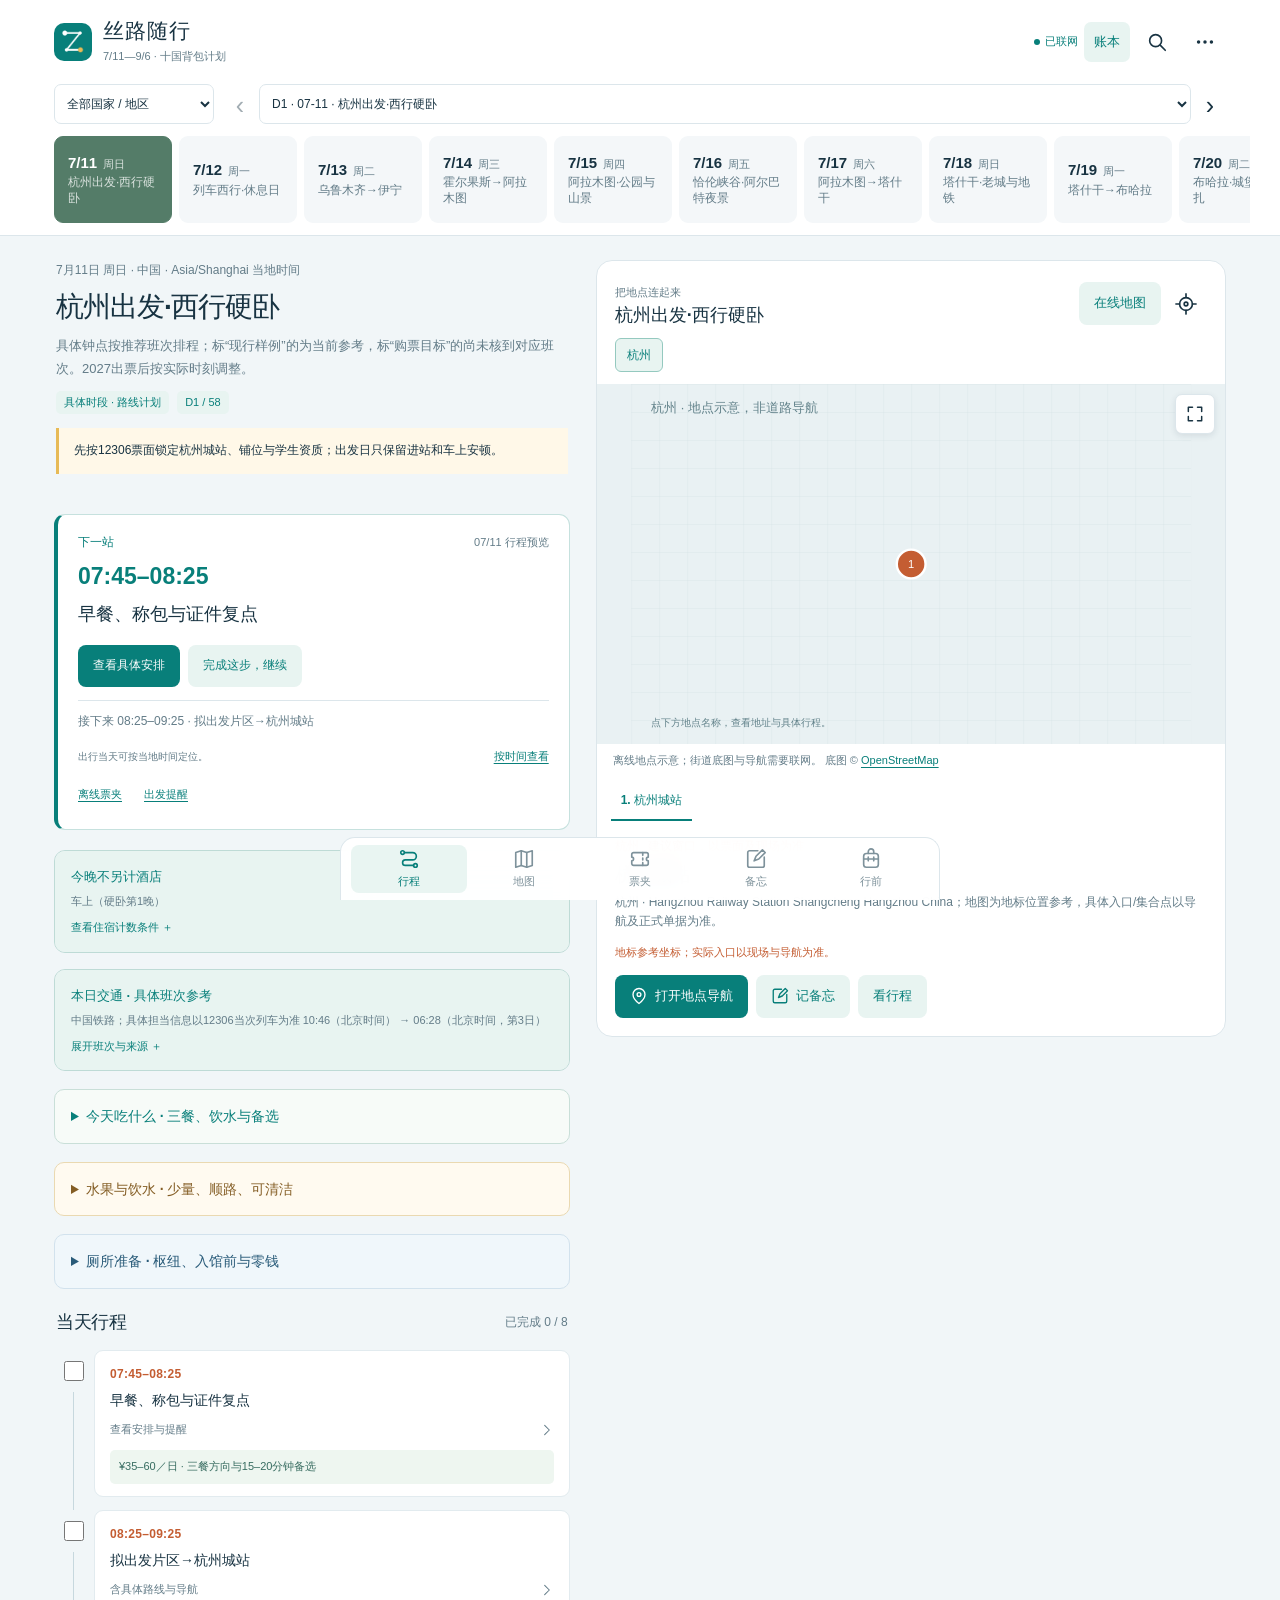
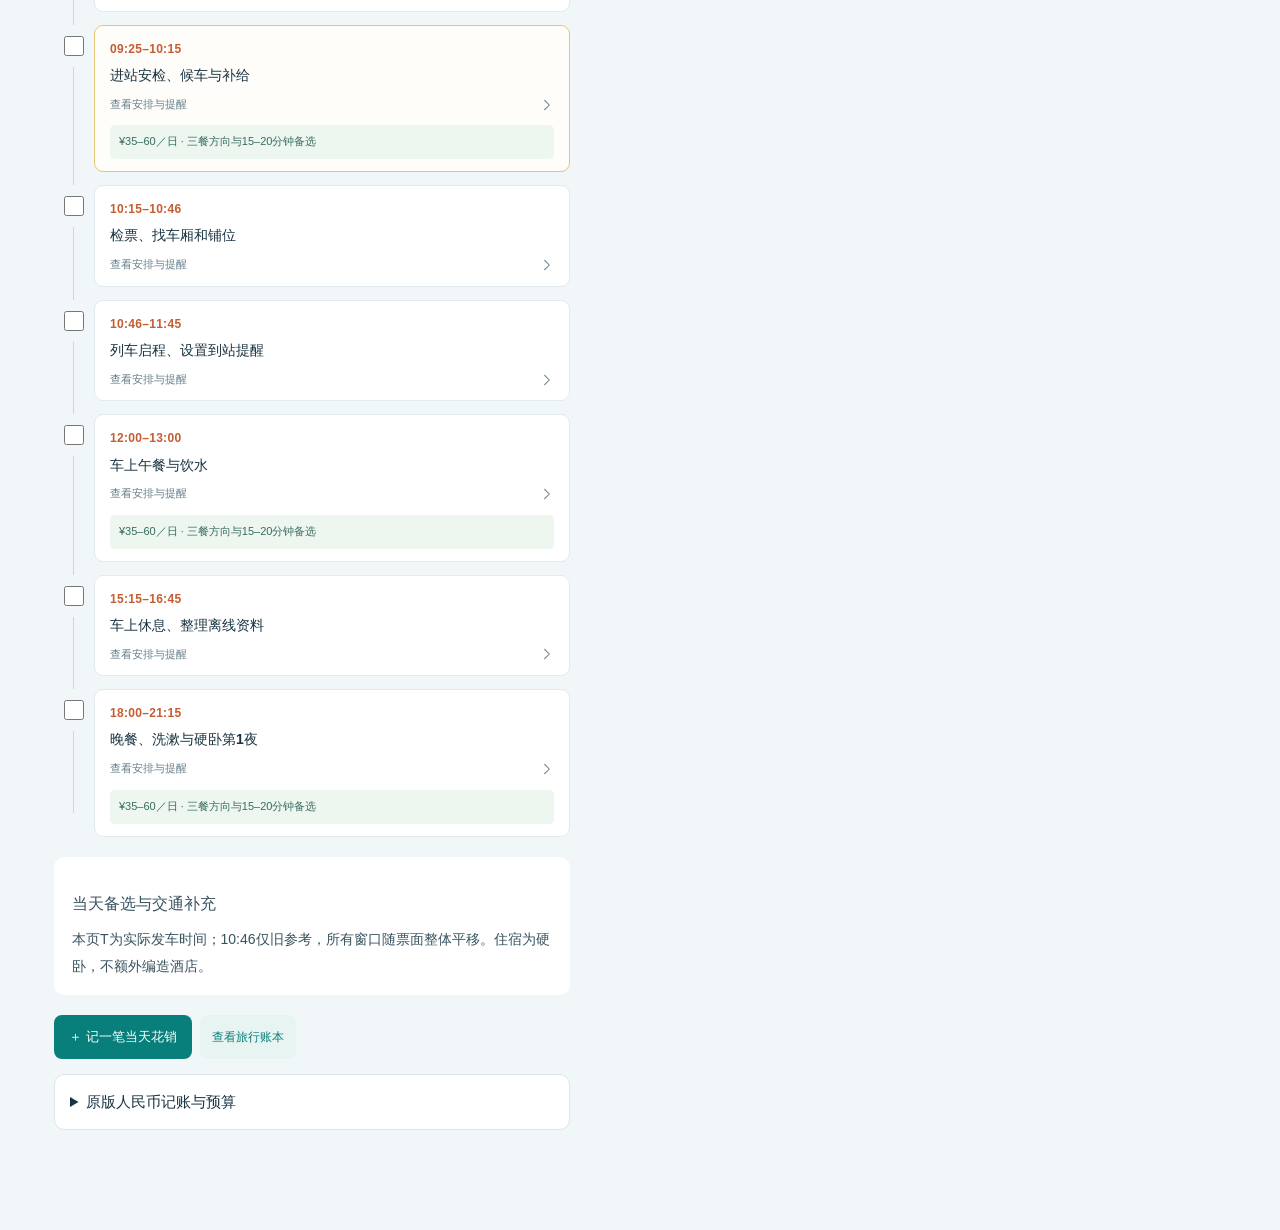
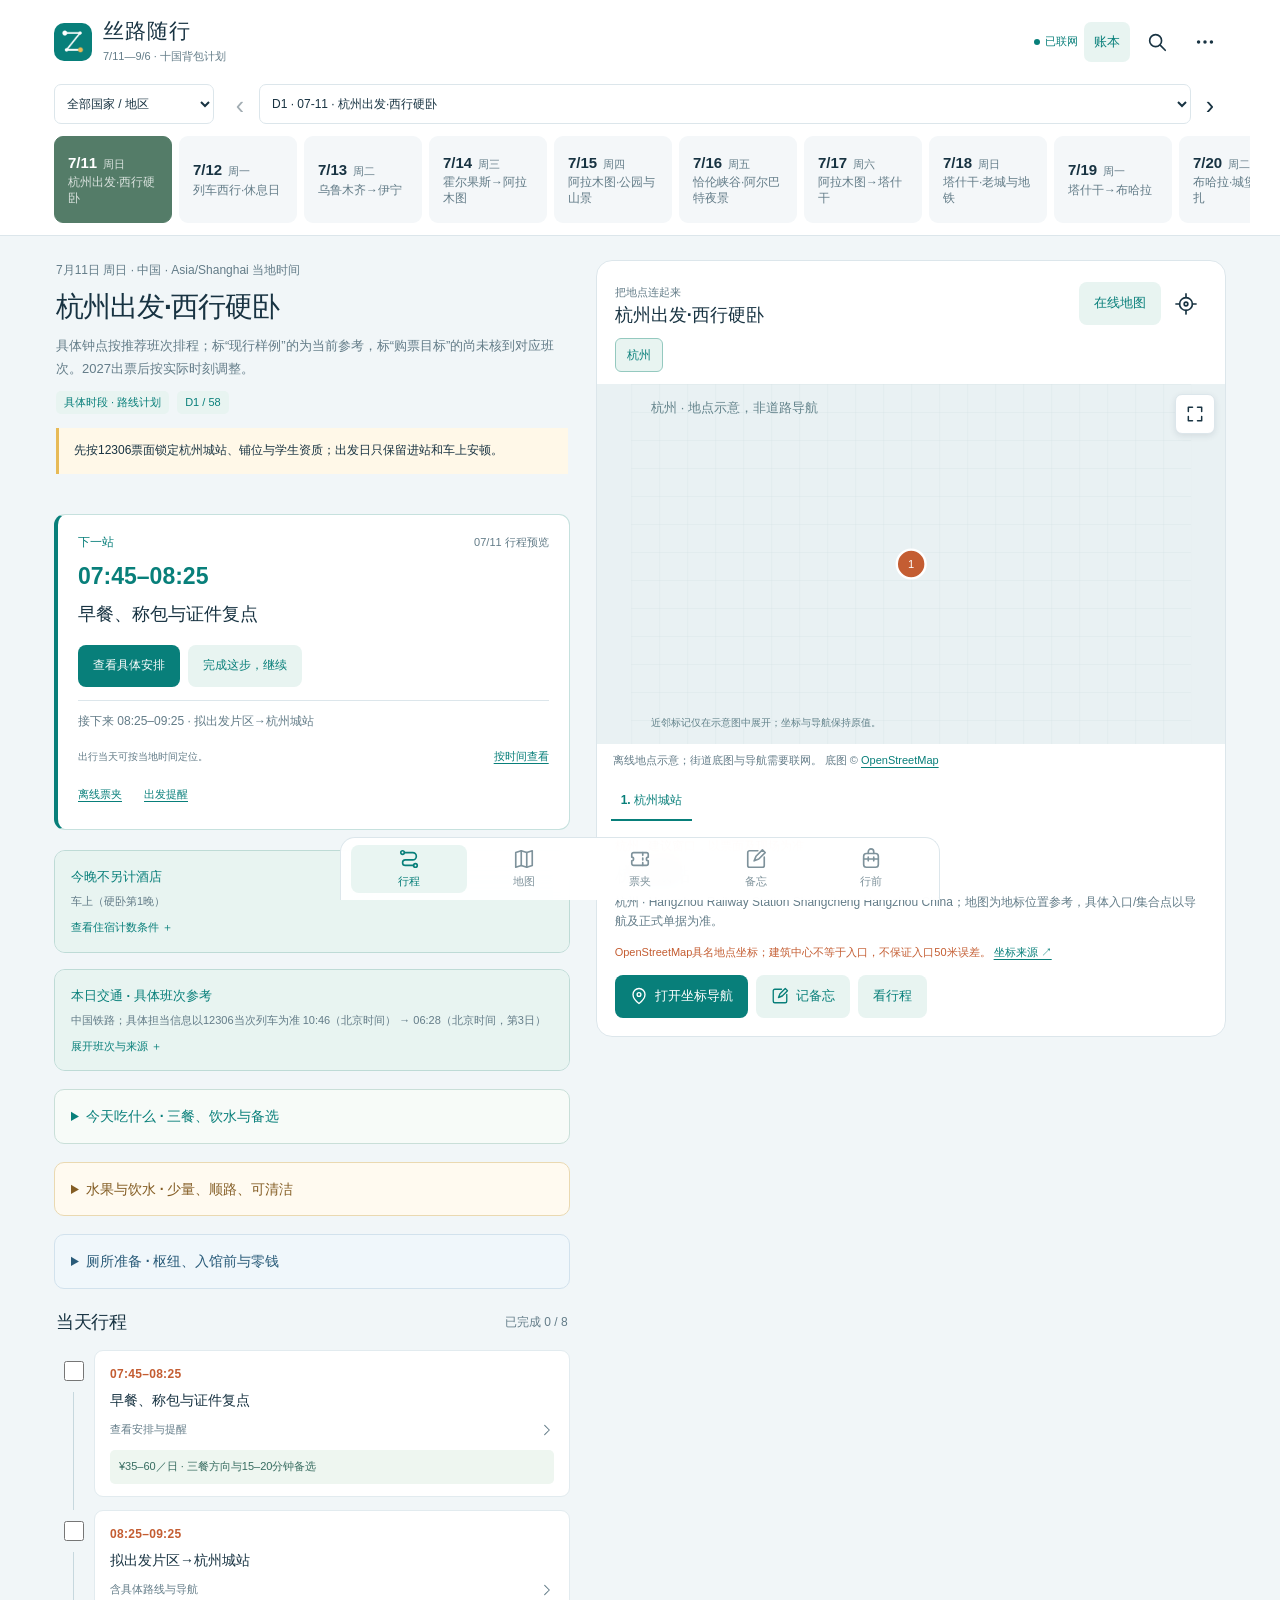
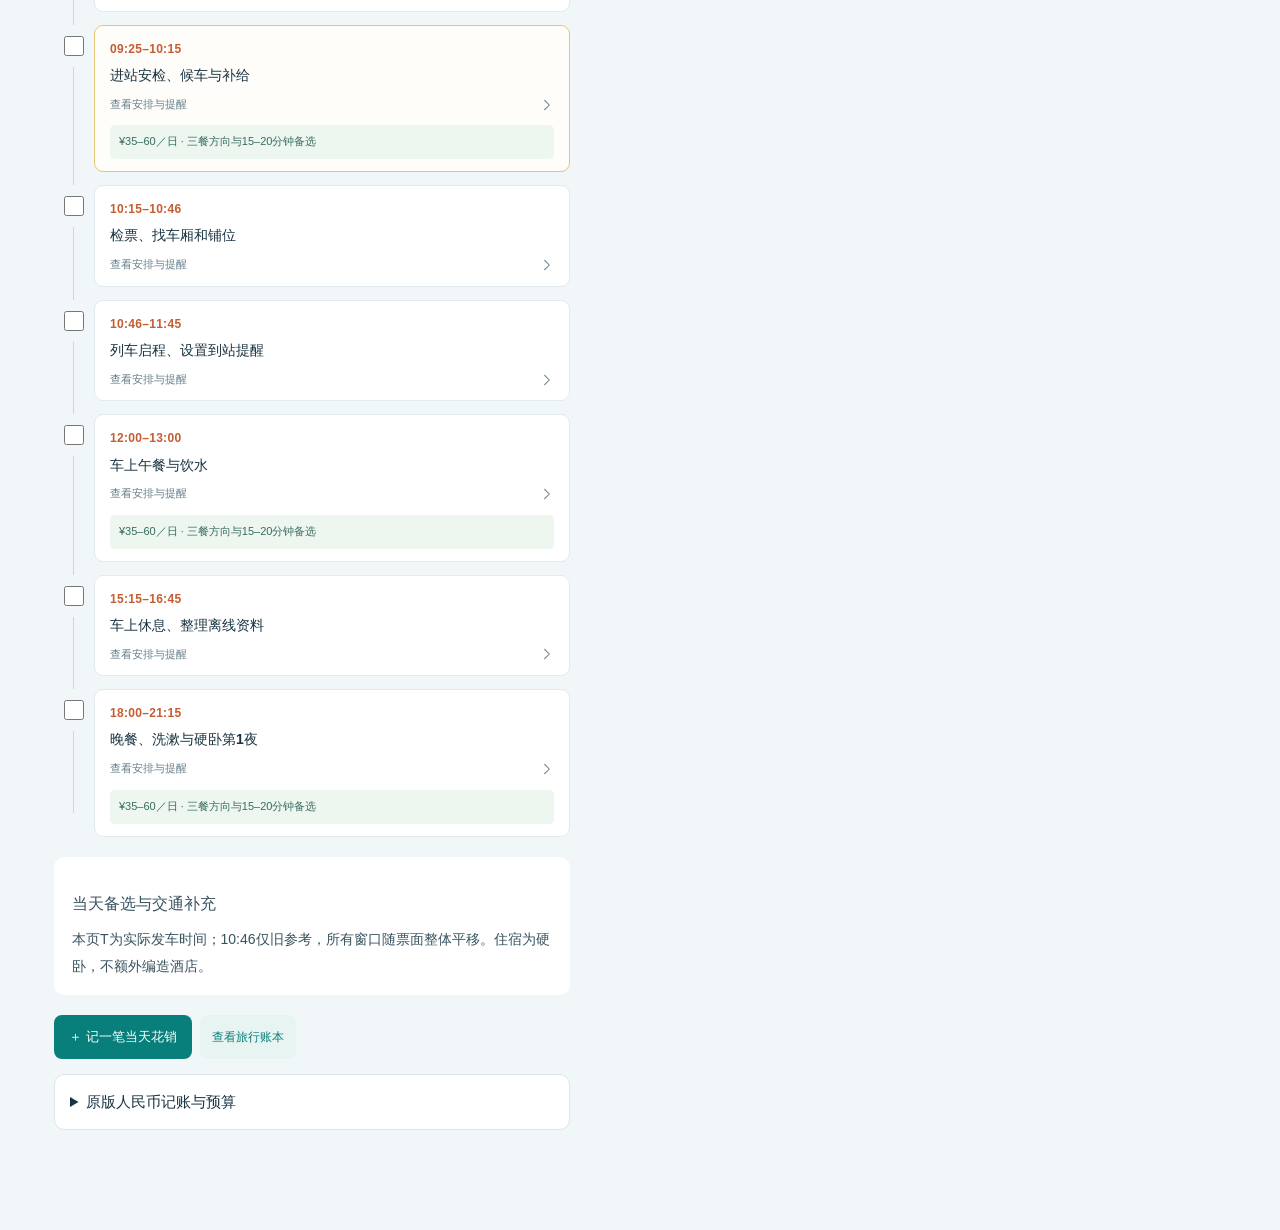
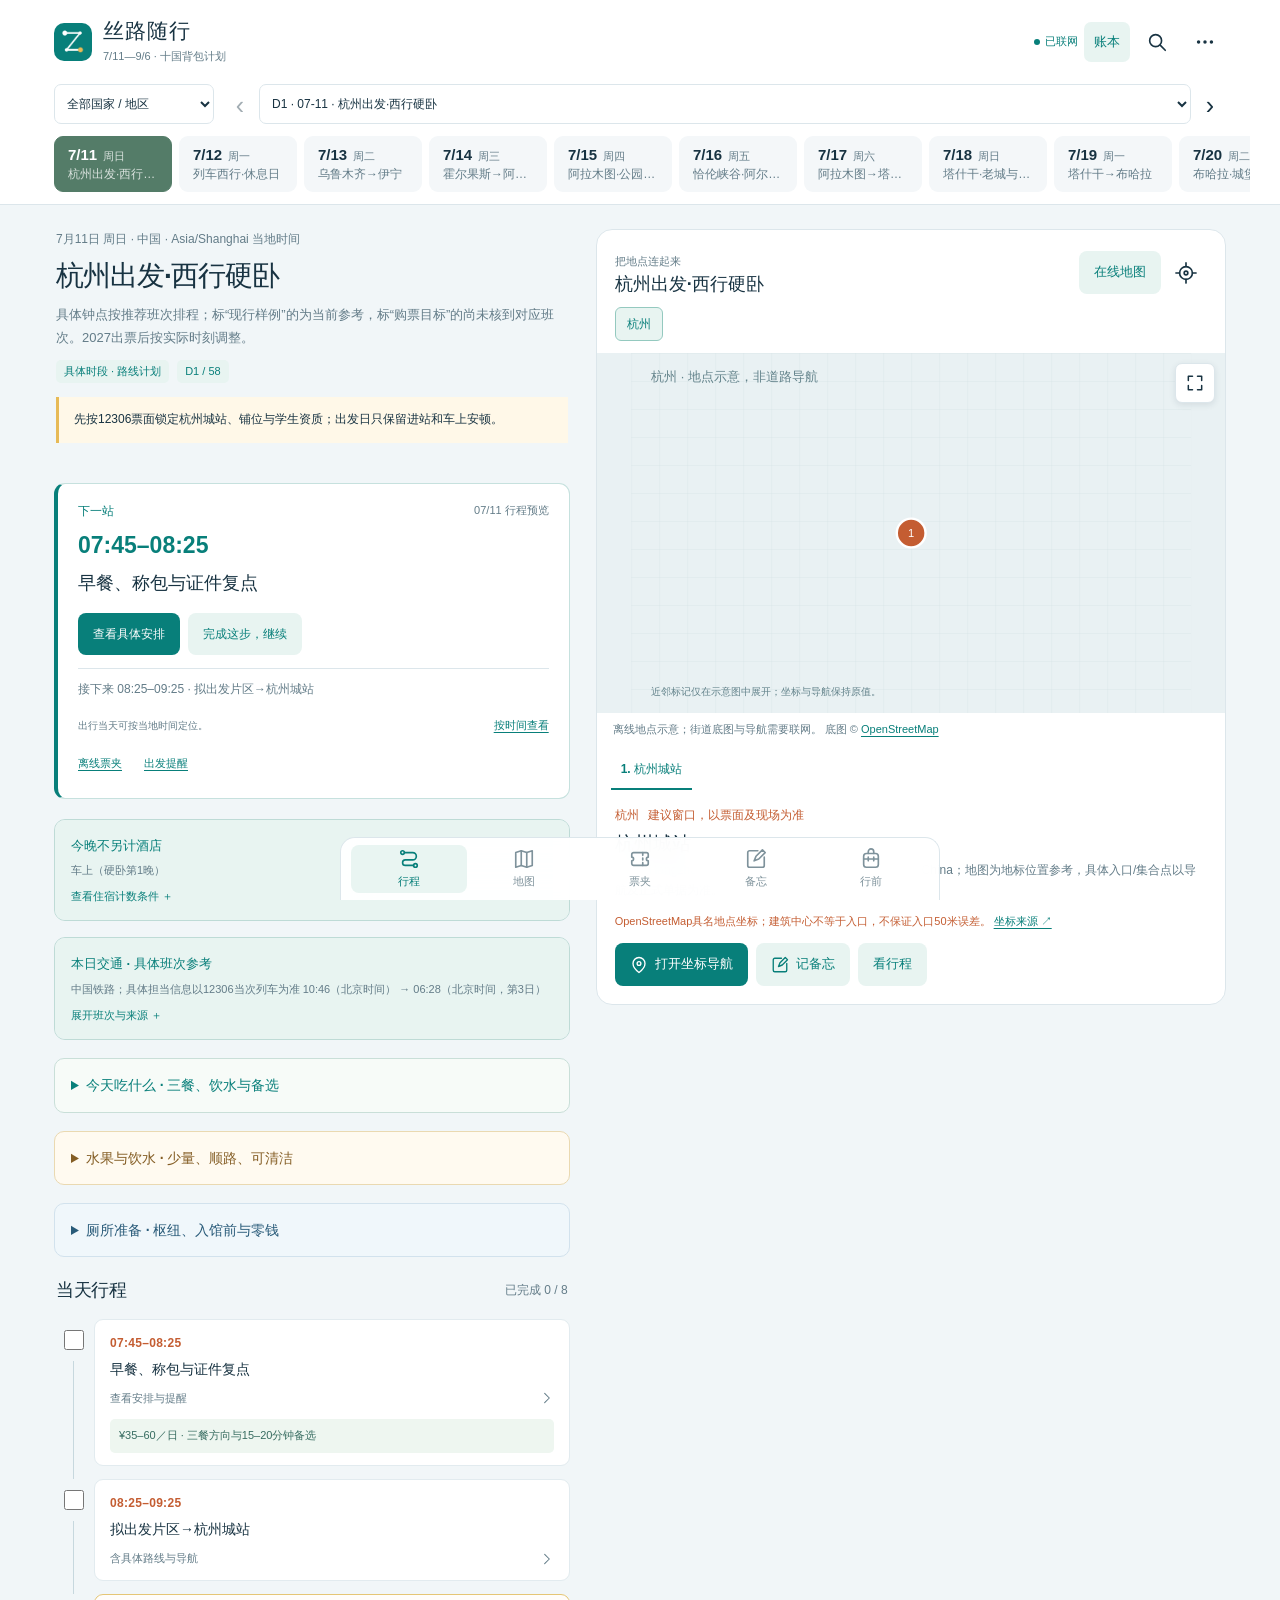
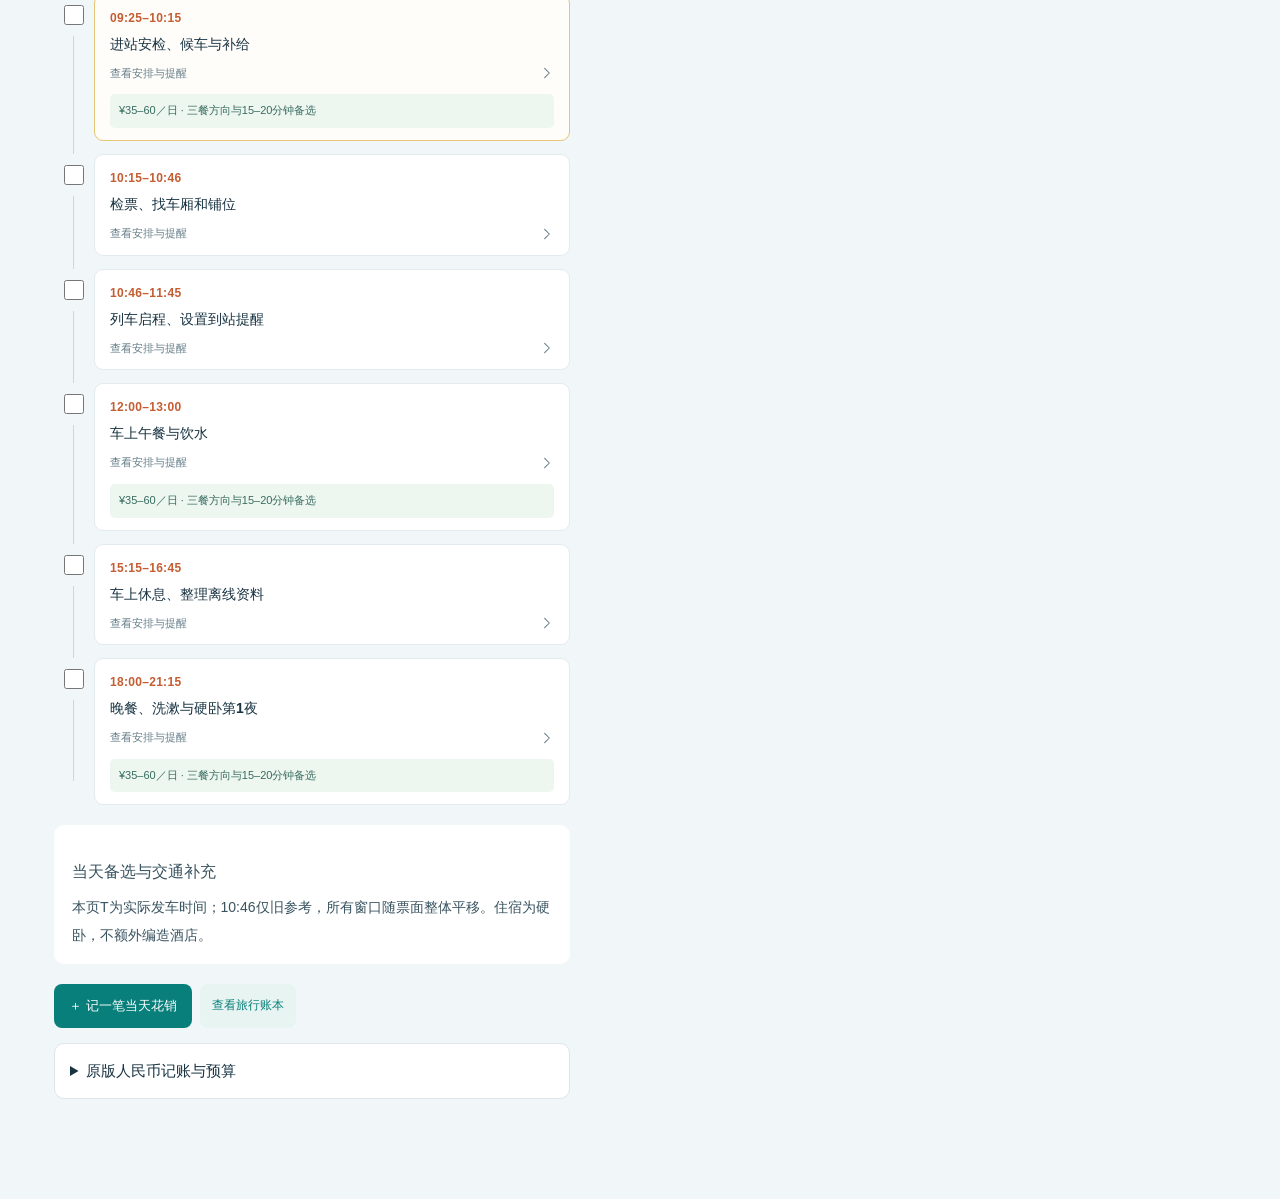
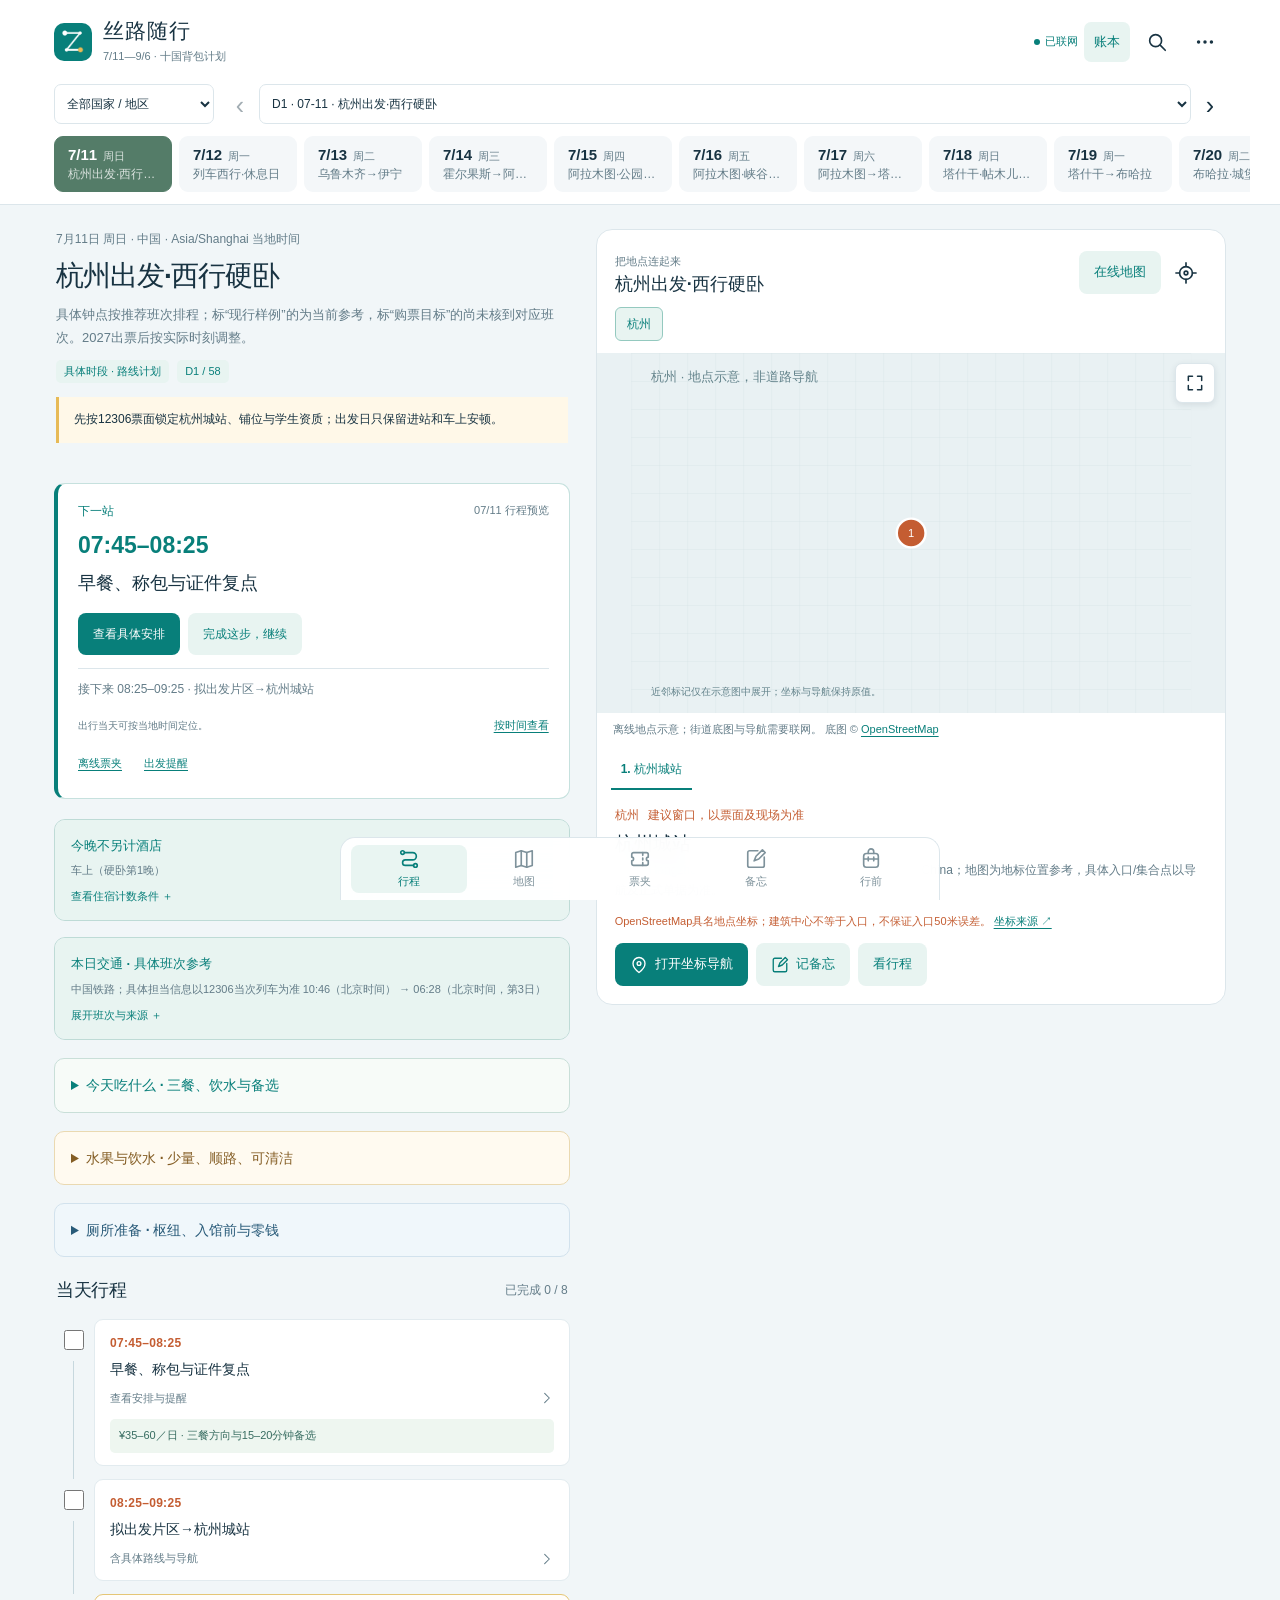
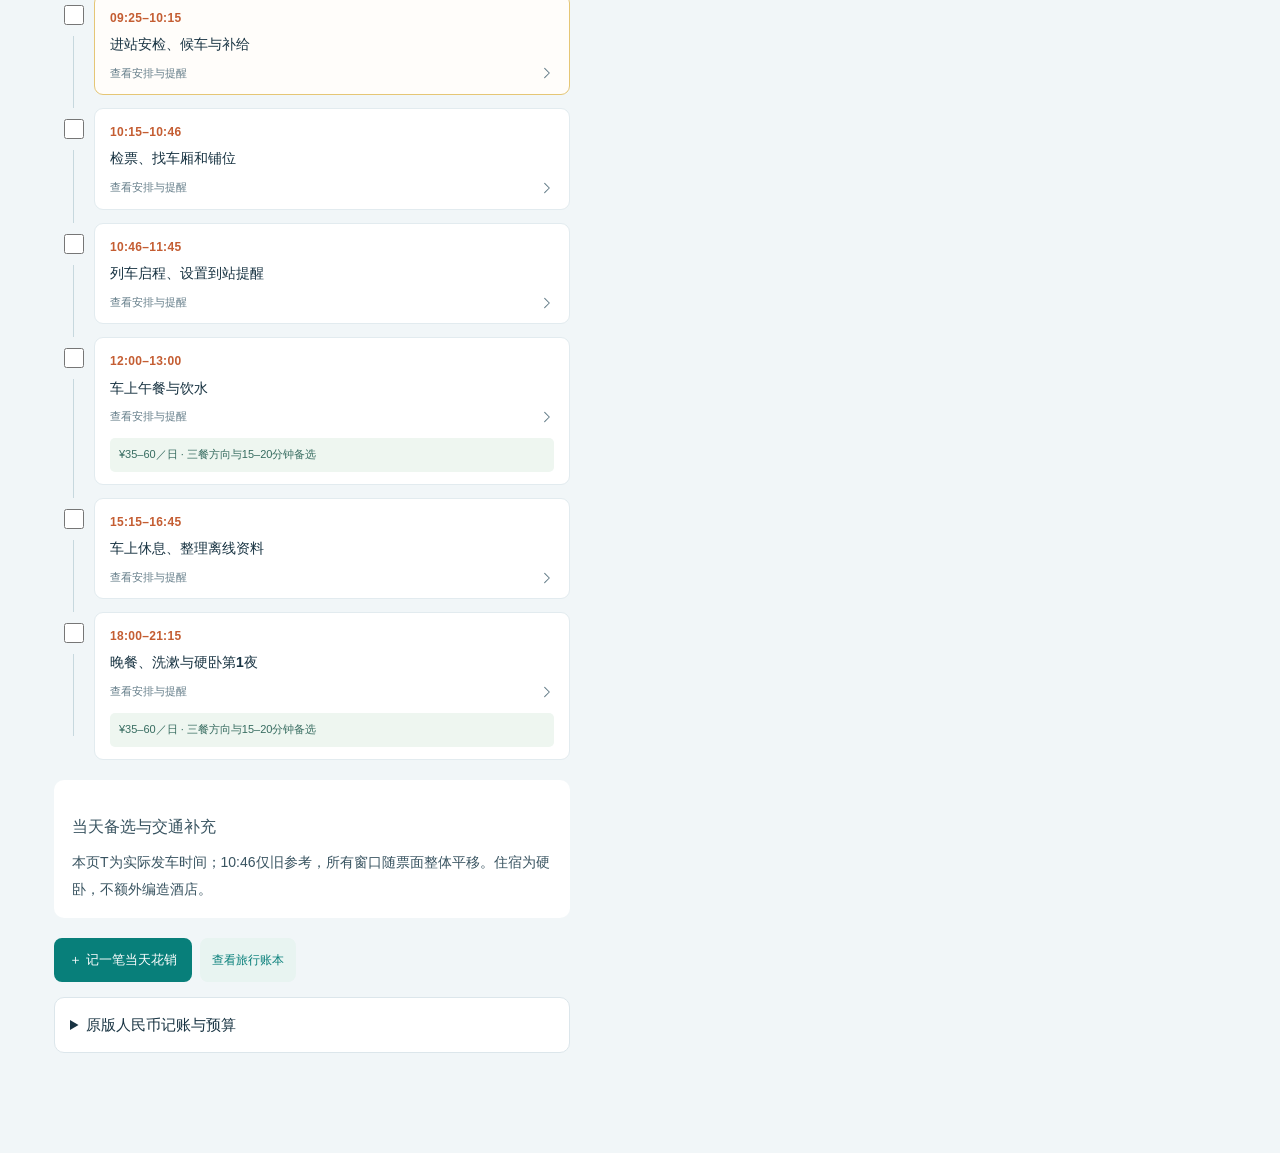
